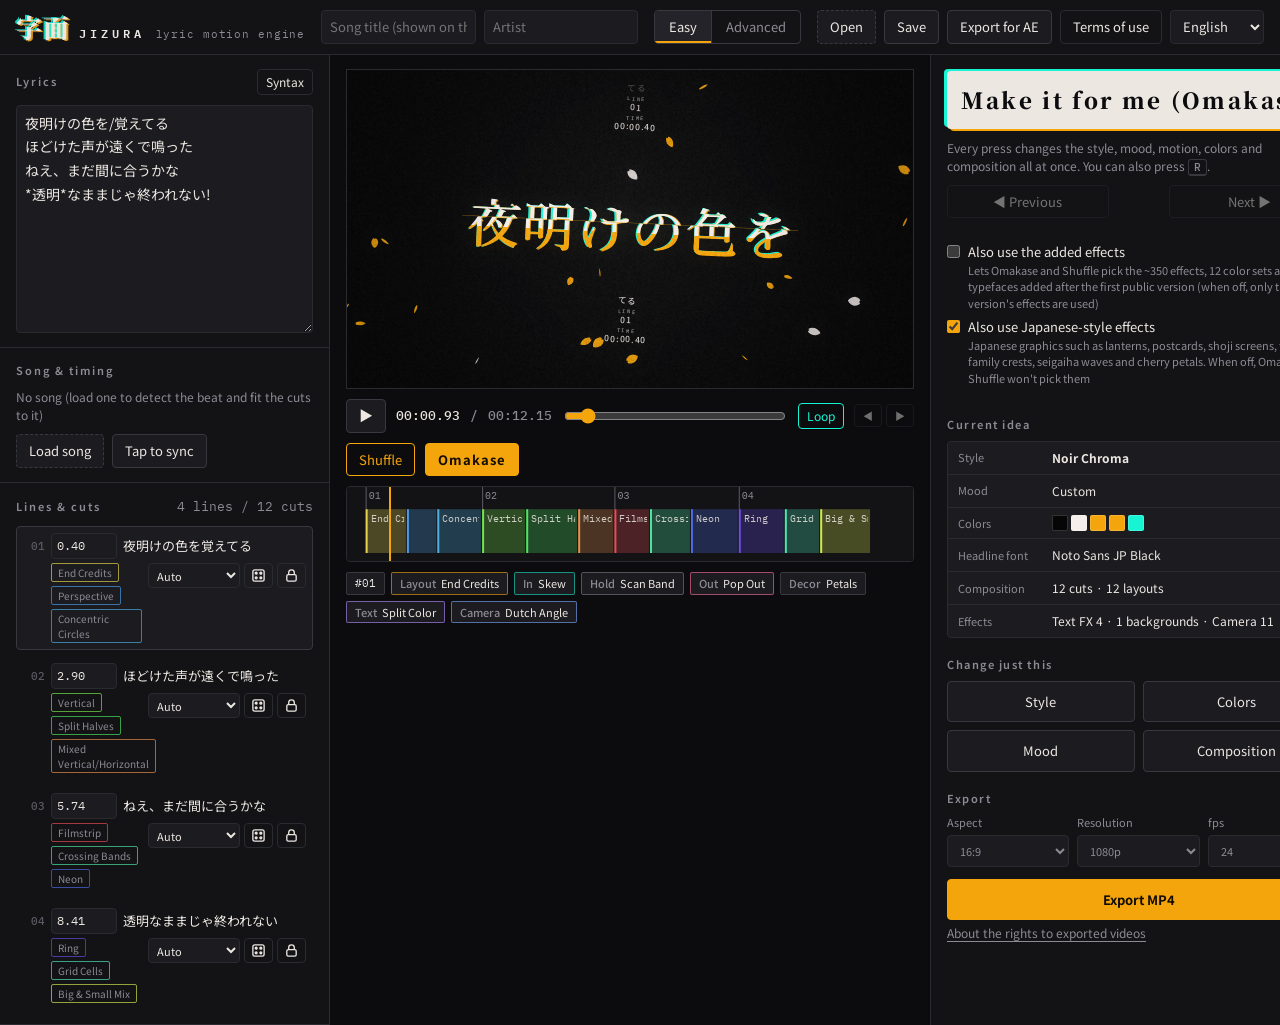
==== index.html @ 7a19bbbe "Add English and Vietnamese UI languages - src/11r_i18n.js: language detection/persistence, J.t() for" ====
<!doctype html>
<html lang="ja">
<head>
<meta charset="utf-8">
<meta name="viewport" content="width=device-width, initial-scale=1, viewport-fit=cover">
<title>JIZURA 字面</title>
<meta name="description" content="歌詞を入れると文字PV（リリックモーション）を自動で組み立てて MP4 に書き出すブラウザアプリ">
<link rel="canonical" href="https://852wa.github.io/JIZURA/">
<meta property="og:type" content="website">
<meta property="og:title" content="JIZURA 字面 — 文字PV自動構成ツール">
<meta property="og:description" content="歌詞を入れると文字PV（リリックモーション）を自動で組み立てて MP4 に書き出すブラウザアプリ">
<meta property="og:url" content="https://852wa.github.io/JIZURA/">
<meta name="twitter:card" content="summary">
<link rel="preconnect" href="https://fonts.googleapis.com">
<link rel="preconnect" href="https://fonts.gstatic.com" crossorigin>
<style>
:root {
  color-scheme: dark;
  --ink: #0c0c0e;
  --panel: #131316;
  --raised: #1b1b20;
  --raised2: #232329;
  --line: #2a2a31;
  --line2: #383840;
  --text: #ece7e1;
  --muted: #8e8a94;
  --faint: #5d5a63;
  --amber: #f5a50c;
  --cyan: #16f4d4;
  --rose: #ff6f9c;
  --danger: #ff5a6a;
  --ui: "IBM Plex Sans JP", "Noto Sans JP", "Hiragino Sans", "Yu Gothic UI", "Meiryo", system-ui, sans-serif;
  --mono: "IBM Plex Mono", "SFMono-Regular", Consolas, monospace;
  --brand: "Zen Old Mincho", "Noto Serif JP", "Yu Mincho", serif;
  --r: 4px;
}
html, body { height: 100%; }
[hidden] { display: none !important; }
body { margin: 0; background: var(--ink); color: var(--text); font: 13px/1.5 var(--ui); -webkit-font-smoothing: antialiased; }
* { box-sizing: border-box; }
button, input, select, textarea { font: inherit; color: inherit; }
:focus-visible { outline: 2px solid var(--cyan); outline-offset: 2px; }
@media (prefers-reduced-motion: reduce) { * { transition: none !important; } }

#app { display: flex; flex-direction: column; min-height: 100%; }

/* ---------- top bar ---------- */
.bar { display: flex; align-items: center; gap: 16px; padding-block: 10px; padding-inline: 16px; border-bottom: 1px solid var(--line); background: var(--panel); flex-wrap: wrap; }
.brand { display: flex; align-items: baseline; gap: 10px; min-width: 0; }
.brand .mark { font: 900 26px/1 var(--brand); letter-spacing: 0.02em; color: var(--text); text-shadow: -2px -1px 0 rgba(22,244,212,0.85), 2px 1px 0 rgba(245,165,12,0.9); }
.brand .word { font: 600 12px/1 var(--mono); letter-spacing: 0.34em; color: var(--text); }
.brand .tag { font: 400 11px/1 var(--mono); color: var(--muted); letter-spacing: 0.08em; }
.proj { display: flex; gap: 8px; flex: 1 1 280px; min-width: 0; }
.proj input { flex: 1 1 0; min-width: 0; }
.acts { display: flex; gap: 8px; flex-wrap: wrap; }
select.lang { width: auto; padding-block: 5px; }

/* ---------- controls ---------- */
input[type=text], input[type=number], input:not([type]), select, textarea {
  background: var(--raised); border: 1px solid var(--line); border-radius: var(--r); padding: 6px 8px; min-width: 0;
}
input[type=number] { font-family: var(--mono); }
textarea { width: 100%; resize: vertical; line-height: 1.7; }
select { padding-right: 4px; }
button { background: var(--raised); border: 1px solid var(--line2); border-radius: var(--r); padding: 6px 12px; cursor: pointer; white-space: nowrap; }
button:hover { background: var(--raised2); border-color: #4a4a54; }
button:disabled { opacity: 0.45; cursor: not-allowed; }
button.small { padding: 3px 8px; font-size: 12px; }
button.ghost { background: transparent; border-color: var(--line); }
button.primary { background: var(--amber); color: #120c00; border-color: var(--amber); font-weight: 700; }
button.primary:hover { background: #ffb52a; }
button.accent { border-color: var(--amber); color: var(--amber); background: transparent; }
button.accent:hover { background: rgba(245,165,12,0.1); }
button[aria-pressed=true] { border-color: var(--cyan); color: var(--cyan); }
button.icon { padding: 4px 6px; line-height: 0; }
button.icon svg { width: 15px; height: 15px; }
label.file { position: relative; display: inline-flex; align-items: center; gap: 6px; background: var(--raised); border: 1px dashed var(--line2); border-radius: var(--r); padding: 6px 12px; cursor: pointer; }
label.file:hover { border-color: var(--amber); }
label.file input { position: absolute; inset: 0; opacity: 0; cursor: pointer; width: 100%; }
.muted { color: var(--muted); }
.mono { font-family: var(--mono); }
h2, h3 { margin: 0; font-weight: 600; }
h2 { font-size: 11px; letter-spacing: 0.18em; color: var(--muted); }
h3 { font-size: 11px; letter-spacing: 0.14em; color: var(--muted); margin-top: 18px; margin-bottom: 8px; }

/* ---------- workspace ---------- */
.work { flex: 1; display: grid; grid-template-columns: minmax(270px, 330px) minmax(0, 1fr) minmax(290px, 350px); min-height: 0; }
.col { min-width: 0; min-height: 0; }
.col-left, .col-right { background: var(--panel); overflow: auto; }
.col-left { border-right: 1px solid var(--line); }
.col-right { border-left: 1px solid var(--line); }
.sec { padding: 14px 16px; border-bottom: 1px solid var(--line); display: flex; flex-direction: column; gap: 10px; }
.sec-h { display: flex; align-items: center; justify-content: space-between; gap: 8px; }
#lyrics { min-height: 150px; font-size: 14px; }
.syntax { font-size: 12px; color: var(--muted); background: var(--raised); border: 1px solid var(--line); border-radius: var(--r); padding: 10px 12px; }
.syntax code { font-family: var(--mono); color: var(--amber); }
.syntax ul { margin: 0; padding-left: 16px; display: grid; gap: 3px; }
.row { display: flex; align-items: center; gap: 8px; flex-wrap: wrap; }
.audio-name { font-size: 12px; overflow-wrap: anywhere; }
.fields { display: grid; grid-template-columns: repeat(3, minmax(0, 1fr)); gap: 8px; }
.field { display: flex; flex-direction: column; gap: 4px; font-size: 11px; color: var(--muted); }
.field input, .field select { width: 100%; }
.tapbox { border: 1px solid var(--amber); border-radius: var(--r); padding: 10px; display: grid; gap: 8px; background: rgba(245,165,12,0.06); }
.tapbox .next { font-size: 15px; }
button.tap { font: 700 18px/1 var(--mono); letter-spacing: 0.2em; padding: 16px; background: var(--amber); color: #120c00; border-color: var(--amber); }

/* line list */
#lineList { list-style: none; margin: 0; padding: 0; display: grid; gap: 6px; }
.ln { display: grid; grid-template-columns: 22px 66px minmax(0, 1fr); gap: 4px 6px; align-items: center; padding: 6px; border: 1px solid transparent; border-radius: var(--r); }
.ln:hover { background: var(--raised); }
.ln.cur { border-color: var(--line2); background: var(--raised); }
.ln .no { font: 500 11px var(--mono); color: var(--faint); text-align: right; }
.ln .time { width: 100%; padding: 3px 5px; font-size: 12px; }
.ln .txt { overflow: hidden; text-overflow: ellipsis; white-space: nowrap; cursor: pointer; }
.ln .meta { grid-column: 2 / 4; display: flex; justify-content: space-between; align-items: flex-start; gap: 6px; }
.ln .tools { display: flex; gap: 4px; flex: none; }
.ln .tools select { padding: 2px 4px; font-size: 11px; max-width: 92px; }
.ln .cuts { display: flex; gap: 4px; flex-wrap: wrap; min-width: 0; }
.ln .cuts span { font-size: 10px; padding: 1px 6px; border-radius: 2px; border: 1px solid var(--line2); color: var(--muted); cursor: pointer; }
.ln .cuts span:hover { color: var(--text); border-color: var(--amber); }

/* ---------- stage ---------- */
.col-stage { display: flex; flex-direction: column; gap: 10px; padding: 14px 16px; min-width: 0; }
.viewport { position: relative; width: 100%; background: #000; border: 1px solid var(--line); display: grid; place-items: center; overflow: hidden; }
.viewport canvas { display: block; width: 100%; height: auto; max-height: 68vh; object-fit: contain; }
.overlay-msg { position: absolute; left: 12px; bottom: 12px; background: rgba(12,12,14,0.85); border: 1px solid var(--line2); padding: 6px 10px; border-radius: var(--r); font-size: 12px; }
.transport { display: flex; align-items: center; gap: 10px; flex-wrap: wrap; }
.transport .tc { font: 500 13px var(--mono); font-variant-numeric: tabular-nums; }
.transport input[type=range] { flex: 1 1 160px; accent-color: var(--amber); }
button.play { width: 40px; height: 34px; padding: 0; font-size: 14px; }
#timeline { width: 100%; height: 76px; display: block; background: var(--panel); border: 1px solid var(--line); border-radius: var(--r); cursor: pointer; touch-action: none; }
.cutinfo { display: flex; gap: 6px; flex-wrap: wrap; align-items: center; min-height: 26px; }
.chip { font-size: 11px; padding: 2px 8px; border-radius: 2px; border: 1px solid var(--line2); color: var(--text); background: var(--raised); }
.chip b { font-weight: 500; color: var(--muted); margin-right: 5px; }
.chip.l { border-color: rgba(245,165,12,0.6); }
.chip.e { border-color: rgba(22,244,212,0.55); }
.chip.x { border-color: rgba(255,111,156,0.6); }
.chip.h { border-color: #55525c; }
.hint { font-size: 12px; color: var(--muted); }

/* ---------- right panel ---------- */
.tabs { display: grid; grid-template-columns: repeat(4, 1fr); border-bottom: 1px solid var(--line); position: sticky; top: 0; background: var(--panel); z-index: 2; }
.tabs button { border: 0; border-radius: 0; background: transparent; padding: 11px 4px; color: var(--muted); border-bottom: 2px solid transparent; }
.tabs button[aria-selected=true] { color: var(--text); border-bottom-color: var(--amber); }
.tabpane { padding: 14px 16px 24px; }
.style-grid { display: grid; grid-template-columns: repeat(3, minmax(0, 1fr)); gap: 8px; }
.stile { display: flex; flex-direction: column; gap: 5px; padding: 0; border: 1px solid var(--line); background: transparent; border-radius: var(--r); overflow: hidden; text-align: left; }
.stile canvas { width: 100%; aspect-ratio: 16 / 9; display: block; }
.stile span { font-size: 11px; padding: 0 7px 6px; white-space: nowrap; overflow: hidden; text-overflow: ellipsis; }
.stile[aria-pressed=true] { border-color: var(--amber); box-shadow: 0 0 0 1px var(--amber); color: var(--text); }
.slider { display: grid; grid-template-columns: 96px minmax(0, 1fr) 36px; gap: 8px; align-items: center; margin-bottom: 8px; }
.slider input { width: 100%; accent-color: var(--amber); }
.slider output { font: 500 11px var(--mono); color: var(--muted); text-align: right; }
.checks { display: grid; grid-template-columns: repeat(2, minmax(0, 1fr)); gap: 3px 10px; }
.checks label { display: flex; align-items: center; gap: 6px; font-size: 12px; padding: 2px 0; }
.checks input { accent-color: var(--amber); }
.group-h { display: flex; justify-content: space-between; align-items: center; margin-top: 16px; margin-bottom: 6px; }
.tgroup { border: 1px solid var(--line); border-radius: var(--r); margin-bottom: 8px; background: var(--raised); }
.tgroup summary { display: flex; justify-content: space-between; align-items: center; padding: 8px 10px; cursor: pointer; list-style: none; font-size: 12px; }
.tgroup summary::-webkit-details-marker { display: none; }
.tgroup summary::before { content: '▸'; color: var(--muted); margin-right: 8px; transition: transform .15s; }
.tgroup[open] summary::before { transform: rotate(90deg); }
.tgroup .tg-name { flex: 1; font-weight: 600; }
.tgroup .tg-cnt { color: var(--muted); font-size: 11px; }
.tgroup .tg-tools { display: flex; gap: 6px; padding: 0 10px 8px; }
.tgroup .checks { padding: 0 10px 10px; }
.chip.t { border-color: rgba(180,140,255,0.6); }
.chip.b { border-color: rgba(120,200,120,0.55); }
.chip.c { border-color: rgba(120,170,255,0.6); }
.group-h:first-child { margin-top: 0; }
.color-row { display: grid; grid-template-columns: repeat(3, minmax(0, 1fr)); gap: 8px; }
.color-row label { display: flex; flex-direction: column; gap: 3px; font-size: 11px; color: var(--muted); }
.color-row input[type=color] { width: 100%; height: 28px; padding: 0; border: 1px solid var(--line); background: transparent; border-radius: var(--r); }
.font-row { display: grid; grid-template-columns: 70px minmax(0, 1fr); gap: 8px; align-items: center; margin-bottom: 6px; font-size: 12px; }
.progress { height: 6px; background: var(--raised2); border-radius: 3px; overflow: hidden; }
.progress i { display: block; height: 100%; width: 0; background: linear-gradient(90deg, var(--cyan), var(--amber)); }
.outbtns { display: grid; gap: 8px; margin-top: 12px; }
.outbtns button { padding: 10px 12px; }
.note { font-size: 12px; color: var(--muted); border-left: 2px solid var(--line2); padding-left: 10px; margin-top: 12px; }
.kbd { font: 500 11px var(--mono); border: 1px solid var(--line2); border-bottom-width: 2px; padding: 0 5px; border-radius: 3px; }

label.check { display: flex; align-items: flex-start; gap: 8px; margin-bottom: 8px; cursor: pointer; }
label.check input { margin: 3px 0 0; flex: none; accent-color: var(--amber); }
label.check small { display: block; font-size: 11px; color: var(--muted); }

/* ---------- modes / おまかせ ---------- */
.modes { display: inline-flex; border: 1px solid var(--line2); border-radius: var(--r); overflow: hidden; }
.modes button { border: 0; border-radius: 0; background: transparent; padding: 6px 14px; color: var(--muted); }
.modes button + button { border-left: 1px solid var(--line2); }
.modes button[aria-pressed=true] { background: var(--raised2); color: var(--text); box-shadow: inset 0 -2px 0 var(--amber); }
#app.is-easy .tabs, #app.is-easy .tabpane, #app.is-easy .pro-only { display: none !important; }
.hist-btns { display: inline-flex; gap: 4px; }
button.icon-txt { font-size: 10px; min-width: 28px; }
.transport #btnOmakase { letter-spacing: 0.08em; }

.easy { padding: 16px 16px 28px; display: grid; gap: 18px; }
.easy h3 { margin: 0 0 8px; }
.easy-hero { display: grid; gap: 10px; }
button.omakase {
  position: relative; padding: 18px 14px; font: 900 22px/1 var(--brand); letter-spacing: 0.12em;
  background: var(--text); color: var(--ink); border: 0; border-radius: var(--r);
  box-shadow: -3px -2px 0 var(--cyan), 3px 2px 0 var(--amber);
  transition: transform .12s ease, box-shadow .12s ease;
}
button.omakase:hover { background: #fff; box-shadow: -5px -3px 0 var(--cyan), 5px 3px 0 var(--amber); }
button.omakase:active { transform: translateY(1px) scale(0.99); box-shadow: -1px -1px 0 var(--cyan), 1px 1px 0 var(--amber); }
button.omakase:disabled { box-shadow: none; }
.easy-hero .hint { margin: 0; }
.hist-row { display: grid; grid-template-columns: 1fr auto 1fr; gap: 8px; align-items: center; }
.hist-row #histPos { font-size: 11px; text-align: center; min-width: 44px; }
.now { display: grid; gap: 1px; background: var(--line); border: 1px solid var(--line); border-radius: var(--r); overflow: hidden; }
.now-row { display: grid; grid-template-columns: 84px minmax(0, 1fr); gap: 10px; align-items: center; padding: 7px 10px; background: var(--raised); font-size: 12px; }
.now-row .k { color: var(--muted); font-size: 11px; }
.now-row .v { display: flex; align-items: center; gap: 8px; min-width: 0; overflow: hidden; text-overflow: ellipsis; white-space: nowrap; }
.now-row b { font-weight: 700; }
.tagl { font: 500 10px var(--mono); color: var(--cyan); border: 1px solid rgba(22,244,212,0.5); padding: 0 5px; border-radius: 2px; }
.easy-grid { display: grid; grid-template-columns: repeat(2, minmax(0, 1fr)); gap: 8px; }
.easy-grid button { padding: 10px 8px; }
.easy .fields { display: grid; grid-template-columns: repeat(3, minmax(0, 1fr)); gap: 8px; }
.easy .exp-box { margin-top: 10px; }
.swatches { display: inline-flex; gap: 3px; vertical-align: middle; }
.swatches i { width: 16px; height: 16px; border-radius: 2px; border: 1px solid rgba(255,255,255,0.18); display: inline-block; }
#paletteSwatch i { width: 22px; height: 22px; }
.toast {
  position: absolute; top: 12px; left: 50%; transform: translate(-50%, -6px); opacity: 0;
  display: flex; align-items: center; gap: 10px; max-width: calc(100% - 24px);
  background: rgba(12,12,14,0.9); border: 1px solid var(--line2); border-left: 2px solid var(--amber);
  padding: 7px 12px; border-radius: var(--r); font-size: 12px; white-space: nowrap; overflow: hidden; text-overflow: ellipsis; pointer-events: none;
  transition: opacity .2s ease, transform .2s ease;
}
.toast.in { opacity: 1; transform: translate(-50%, 0); }
.toast.out { opacity: 0; transform: translate(-50%, -6px); }

/* ---------- 利用について ---------- */
button.linkish { background: none; border: 0; padding: 4px 0; color: var(--muted); font-size: 12px; text-decoration: underline; text-underline-offset: 3px; cursor: pointer; justify-self: start; }
button.linkish:hover { color: var(--text); background: none; }
dialog.terms { width: min(520px, calc(100vw - 32px)); max-height: calc(100vh - 48px); overflow: auto; padding: 22px 24px 18px; background: var(--panel); color: var(--text); border: 1px solid var(--line2); border-radius: 8px; box-shadow: 0 20px 60px rgba(0,0,0,0.55); }
dialog.terms::backdrop { background: rgba(6,6,8,0.66); }
dialog.terms h2 { font-size: 15px; letter-spacing: 0.08em; color: var(--text); margin: 0 0 14px; }
dialog.terms p { margin: 0 0 10px; line-height: 1.75; font-size: 13px; }
dialog.terms a { color: var(--cyan); word-break: break-all; }
.terms-main { border-left: 3px solid var(--amber); background: var(--raised); padding: 12px 14px 4px; border-radius: 0 var(--r) var(--r) 0; margin-bottom: 14px; }
.terms-main .terms-big { font-size: 15px; }
.terms-main strong { color: var(--amber); font-weight: 700; }
.terms-sub { color: var(--muted); font-size: 12px !important; }
.terms-note { font-size: 12px !important; }
.terms-oss { font-size: 12px; color: var(--muted); margin: 4px 0 14px; }
.terms-oss summary { cursor: pointer; }
.terms-oss p { font-size: 12px !important; margin-top: 6px; }
.terms-foot { display: flex; justify-content: space-between; align-items: center; gap: 12px; border-top: 1px solid var(--line); padding-top: 12px; }

/* ---------- responsive ---------- */
@media (max-width: 1180px) {
  .work { grid-template-columns: minmax(0, 1fr) minmax(0, 1fr); }
  .col-stage { grid-column: 1 / -1; order: -1; }
  .col-left { border-right: 1px solid var(--line); }
  .col-right { border-left: 0; }
}
@media (max-width: 760px) {
  .work { grid-template-columns: minmax(0, 1fr); }
  .col-left, .col-right { border: 0; border-top: 1px solid var(--line); }
  .bar { gap: 10px; }
  .brand .tag { display: none; }
  .fields { grid-template-columns: repeat(2, minmax(0, 1fr)); }
  .easy .fields { grid-template-columns: repeat(3, minmax(0, 1fr)); }
  #app.is-easy .col-right { order: 0; border-top: 1px solid var(--line); }
  #app.is-easy .col-left { order: 1; }
  .transport .hist-btns { display: none; }
}

/* 追加分 / 和風 switches + badges */
.pick-sets { margin: 12px 0 6px; text-align: left; }
.pick-sets label.check { margin-bottom: 6px; }
.easy-hero .pick-sets { margin-top: 14px; }
.set-badge { display: inline-block; margin-left: 4px; padding: 0 4px; border: 1px solid var(--amber); border-radius: 3px; color: var(--amber); font-size: 10px; line-height: 15px; vertical-align: 1px; }
.set-badge.ex { border-color: var(--cyan, #4cc9d9); color: var(--cyan, #4cc9d9); }
.checks label.set-off { opacity: 0.45; }
.checks label.set-off .set-badge { border-color: var(--muted); color: var(--muted); }
.stile { position: relative; }
.stile .badges { position: absolute; top: 4px; left: 4px; padding: 0; display: flex; gap: 3px; }
.stile .set-badge { margin: 0; padding: 0 4px; font-size: 10px; line-height: 15px; background: rgba(0,0,0,0.55); }
.stile.set-off { opacity: 0.55; }

</style>
</head>
<body>
<div id="app">
  <header class="bar">
    <div class="brand"><span class="mark" aria-hidden="true">字面</span><span class="word">JIZURA</span><span class="tag">lyric motion engine</span></div>
    <div class="proj">
      <input id="songTitle" type="text" placeholder="曲名（タイトルカード・HUDに表示）" aria-label="曲名" data-i18n-ph="songTitle.ph" data-i18n-aria="songTitle.aria">
      <input id="songArtist" type="text" placeholder="アーティスト" aria-label="アーティスト" data-i18n-ph="songArtist" data-i18n-aria="songArtist">
    </div>
    <div class="modes" role="group" aria-label="表示モード" data-i18n-aria="modes.aria">
      <button id="modeEasy" aria-pressed="false" title="おまかせボタン中心のシンプルな画面" data-i18n="modeEasy" data-i18n-title="modeEasy.title">かんたん</button>
      <button id="modePro" aria-pressed="true" title="すべての設定を表示" data-i18n="modePro" data-i18n-title="modePro.title">詳細</button>
    </div>
    <div class="acts">
      <label class="file" title="保存したプロジェクト(.json)を開く" data-i18n-title="open.title"><span data-i18n="open">開く</span><input id="fileProject" type="file" accept=".json,application/json"></label>
      <button id="btnSave" title="プロジェクトを .json で保存" data-i18n="save" data-i18n-title="save.title">保存</button>
      <button id="btnAE" title="After Effects パネル用の構成データを書き出す" data-i18n="ae" data-i18n-title="ae.title">AE用に書き出し</button>
      <button id="btnTerms" class="ghost terms-open" title="出力物の権利とライセンス" data-i18n="terms" data-i18n-title="terms.title">利用について</button>
      <select id="langSel" class="lang" aria-label="言語 / Language / Ngôn ngữ" title="言語 / Language / Ngôn ngữ">
        <option value="ja">日本語</option>
        <option value="en">English</option>
        <option value="vi">Tiếng Việt</option>
      </select>
    </div>
  </header>

  <main class="work">
    <!-- ================= left: lyrics & timing ================= -->
    <section class="col col-left" aria-label="歌詞とタイミング" data-i18n-aria="colLeft.aria">
      <div class="sec">
        <div class="sec-h"><h2 data-i18n="lyrics">歌詞</h2><button id="btnSyntax" class="ghost small" aria-expanded="false" data-i18n="syntax">記法</button></div>
        <textarea id="lyrics" rows="9" spellcheck="false" aria-label="歌詞（1行 = 1フレーズ）" data-i18n-aria="lyrics.aria"></textarea>
        <div id="syntax" class="syntax" hidden>
          <ul>
            <li data-i18n="syn.1">1行が1フレーズ。空行は少し間を空けます</li>
            <li data-i18n="syn.2"><code>夜明けの色を/覚えてる</code> … <code>/</code> でカットの切れ目を指定</li>
            <li data-i18n="syn.3"><code>*透明*</code> … 強調（大きく・インパクト寄りの演出）</li>
            <li data-i18n="syn.4">行末の <code>!</code> … フラッシュと揺れを入れる</li>
            <li data-i18n="syn.5"><code>歌詞|ruby or note</code> … 注釈レイアウトの小さな文字</li>
            <li data-i18n="syn.6"><code>[01:23.45]歌詞</code> … LRC のタイムスタンプをそのまま使用</li>
            <li data-i18n="syn.7"><code>#</code> で始まる行 … コメント（無視）</li>
          </ul>
        </div>
      </div>

      <div class="sec">
        <div class="sec-h"><h2 data-i18n="songTiming">曲とタイミング</h2></div>
        <div id="audioName" class="muted audio-name" data-i18n="noAudio">曲なし（読み込むと拍を検出してカットを合わせます）</div>
        <div class="row">
          <label class="file" title="mp3 / wav / m4a など" data-i18n-title="loadAudio.title"><span data-i18n="loadAudio">曲を読み込む</span><input id="audioFile" type="file" accept="audio/*,.mp3,.wav,.m4a,.aac,.ogg,.flac"></label>
          <button id="btnTap" title="曲を再生しながら各行の頭でタップ" data-i18n="tapSync" data-i18n-title="tapSync.title">タップで同期</button>
        </div>
        <div class="fields pro-only">
          <label class="field">BPM<input id="bpm" type="number" min="0" max="300" step="0.1" placeholder="自動"></label>
          <label class="field"><span data-i18n="offset">開始(秒)</span><input id="offset" type="number" min="0" step="0.05"></label>
          <label class="field"><span data-i18n="lineScale">行の長さ</span><input id="lineScale" type="number" min="0.4" max="3" step="0.05"></label>
        </div>
        <div class="row pro-only">
          <label class="row" style="gap:6px"><input id="snap" type="checkbox"> <span data-i18n="snap">拍にスナップ</span></label>
          <button id="btnResetTimes" class="ghost small" data-i18n="resetTimes">手動タイミングを消す</button>
        </div>
        <div id="tapPanel" class="tapbox" hidden>
          <div class="hint" data-i18n="tap.hint">曲に合わせて、各行が始まる瞬間に <span class="kbd">Space</span> かボタンを押してください。</div>
          <div class="next"><span data-i18n="tap.next">次:</span> <b id="tapLine">—</b></div>
          <button id="tapBtn" class="tap">TAP</button>
          <button id="tapStop" class="ghost" data-i18n="tap.stop">終了する</button>
        </div>
      </div>

      <div class="sec">
        <div class="sec-h"><h2 data-i18n="linesCuts">行とカット</h2><span id="linesInfo" class="muted mono"></span></div>
        <ol id="lineList"></ol>
      </div>
    </section>

    <!-- ================= center: stage ================= -->
    <section class="col col-stage" aria-label="プレビュー" data-i18n-aria="preview">
      <div class="viewport" id="viewport"><canvas id="view" width="1280" height="720"></canvas><div id="viewMsg" class="overlay-msg" hidden></div><div id="toast" class="toast" role="status" aria-live="polite" hidden></div></div>
      <div class="transport">
        <button id="btnPlay" class="play" aria-label="再生">▶</button>
        <span id="timeNow" class="tc">00:00.00</span><span class="tc muted">/</span><span id="timeDur" class="tc muted">00:00.00</span>
        <input id="scrub" type="range" min="0" max="10000" value="0" aria-label="再生位置" data-i18n-aria="scrub.aria">
        <button id="btnLoop" class="ghost small" aria-pressed="true" data-i18n="loop">ループ</button>
        <span class="hist-btns">
          <button id="btnPrev" class="ghost small icon-txt" title="前の案に戻る" aria-label="前の案" data-i18n-title="prev.title" data-i18n-aria="prev.aria">◀</button>
          <button id="btnNext" class="ghost small icon-txt" title="次の案へ進む" aria-label="次の案" data-i18n-title="next.title" data-i18n-aria="next.aria">▶</button>
        </span>
        <button id="btnShuffle" class="accent" title="設定はそのままで構成だけ再抽選（ロックした行は維持）" data-i18n="shuffle" data-i18n-title="shuffle.title">シャッフル</button>
        <button id="btnOmakase" class="primary" title="スタイル・雰囲気・演出・配色をまるごとランダムに（キー R）" data-i18n="omakase" data-i18n-title="omakase.title">おまかせ</button>
      </div>
      <canvas id="timeline" aria-label="タイムライン（クリックで移動）" data-i18n-aria="timeline.aria"></canvas>
      <div class="cutinfo" id="cutInfo"></div>
    </section>

    <!-- ================= right: look & output ================= -->
    <section class="col col-right" aria-label="スタイルと書き出し" data-i18n-aria="colRight.aria">
      <div id="easyPanel" class="easy" hidden>
        <div class="easy-hero">
          <button id="btnOmakaseBig" class="omakase" data-i18n="omakaseBig">おまかせで作る</button>
          <p class="hint" data-i18n="omakase.hint">押すたびに、スタイル・雰囲気・動き・配色・構成がまるごと変わります。キーボードの <span class="kbd">R</span> でも実行できます。</p>
          <div class="hist-row">
            <button id="btnPrev2" class="ghost" data-i18n="prev2">◀ 前の案</button>
            <span id="histPos" class="muted mono"></span>
            <button id="btnNext2" class="ghost" data-i18n="next2">次の案 ▶</button>
          </div>
          <div class="pick-sets">
            <label class="check"><input id="eExtra" class="extra-toggle" type="checkbox"><span data-i18n="eExtra">追加分の演出も使う<small>最初の公開版のあとに追加した約350の演出・配色セット12・書体6も、おまかせやシャッフルの候補にします（オフのときは最初の公開版の演出だけ）</small></span></label>
            <label class="check"><input id="eWa" class="wa-toggle" type="checkbox" checked><span data-i18n="eWa">和風の演出も使う<small>提灯・はがき・障子・扇・家紋・青海波・桜の花びらなどの和風グラフィック。オフにすると、おまかせやシャッフルで選ばれません</small></span></label>
          </div>
        </div>
        <div class="easy-sec">
          <h3 data-i18n="now">いまの案</h3>
          <div id="easyNow" class="now"></div>
        </div>
        <div class="easy-sec">
          <h3 data-i18n="partial">ここだけ変える</h3>
          <div class="easy-grid">
            <button id="eStyle" title="スタイルだけ別のものに" data-i18n="eStyle" data-i18n-title="eStyle.title">スタイル</button>
            <button id="ePalette" title="アクセント・ズレ色A/Bをランダムに" data-i18n="ePalette" data-i18n-title="ePalette.title">配色</button>
            <button id="eMood" title="動き・グリッチ・使う手法の雰囲気だけ" data-i18n="eMood" data-i18n-title="eMood.title">雰囲気</button>
            <button id="eCut" title="レイアウトと動きの組み合わせだけ" data-i18n="eCut" data-i18n-title="eCut.title">構成</button>
          </div>
        </div>
        <div class="easy-sec">
          <h3 data-i18n="export">書き出し</h3>
          <div class="fields">
            <label class="field"><span data-i18n="aspect">画面比</span><select id="eAspect"><option value="16:9">16:9</option><option value="9:16" data-i18n="ar.9:16">9:16 縦</option><option value="4:3">4:3</option><option value="3:4" data-i18n="ar.3:4">3:4 縦</option><option value="1:1">1:1</option><option value="4:5" data-i18n="ar.4:5">4:5 縦</option><option value="21:9">21:9</option></select></label>
            <label class="field"><span data-i18n="res">解像度</span><select id="eRes"><option value="720">720p</option><option value="1080">1080p</option><option value="1440">1440p</option><option value="2160">4K</option></select></label>
            <label class="field">fps<select id="eFps"><option>24</option><option>30</option><option>60</option></select></label>
          </div>
          <div class="outbtns"><button id="eMP4" class="primary" data-i18n="mp4">MP4 を書き出す</button></div>
          <button class="terms-open linkish" data-i18n="terms.link1">書き出した動画の権利について</button>
          <div class="exp-box" hidden>
            <div class="progress"><i class="exp-bar"></i></div>
            <div class="row" style="justify-content:space-between;margin-top:6px"><span class="exp-text muted mono">—</span><button class="exp-cancel ghost small" data-i18n="cancel">中止</button></div>
          </div>
        </div>
      </div>
      <nav class="tabs" role="tablist">
        <button role="tab" data-tab="style" aria-selected="true" data-i18n="tab.style">スタイル</button>
        <button role="tab" data-tab="fx" aria-selected="false" data-i18n="tab.fx">演出</button>
        <button role="tab" data-tab="tech" aria-selected="false" data-i18n="tab.tech">手法</button>
        <button role="tab" data-tab="out" aria-selected="false" data-i18n="tab.out">書き出し</button>
      </nav>

      <div class="tabpane" data-pane="style">
        <div id="styleGrid" class="style-grid"></div>
        <h3 data-i18n="fontRoles">フォントの役割</h3>
        <div id="fontRoles"></div>
        <div class="row" style="margin-top:8px">
          <input id="localFont" type="text" placeholder="PCのフォント名（例: 游明朝）" style="flex:1" data-i18n-ph="localFont.ph">
          <button id="btnAddFont" data-i18n="addFont">追加</button>
        </div>
        <div class="row" style="margin-top:8px"><label class="file"><span data-i18n="fontFile">フォントファイル（.ttf/.otf）</span><input id="fontFile" type="file" accept=".ttf,.otf,.woff,.woff2"></label></div>
        <h3 data-i18n="accentH">アクセント・ズレ色</h3>
        <label class="check"><input id="accentOn" type="checkbox"><span data-i18n="accentOn">自分の色で上書き<small>全シーンに適用。背景に合わせて明るさを自動調整します</small></span></label>
        <div class="color-row" id="colorRowAccent"></div>
        <div class="row" style="margin-top:10px">
          <button id="btnRandPalette" class="accent" data-i18n="randPalette">ランダムに配色</button>
          <div id="paletteSwatch" class="swatches" aria-hidden="true"></div>
        </div>
        <h3 data-i18n="bgFgH">背景・文字色</h3>
        <label class="check"><input id="colorOn" type="checkbox"><span data-i18n="colorOn">メインの背景と文字を自分の色にする</span></label>
        <div class="color-row" id="colorRow"></div>
      </div>

      <div class="tabpane" data-pane="fx" hidden>
        <div id="fxSliders"></div>
        <div class="row" style="margin-top:6px">
          <label class="row" style="gap:6px"><input id="fxFlash" type="checkbox"> <span data-i18n="flash">フラッシュ</span></label>
          <label class="row" style="gap:6px"><span data-i18n="koma">コマ打ち</span> <select id="fxKoma" title="動きを何枚/秒で描くか（出力fpsとは別）" data-i18n-title="koma.title"><option value="0" data-i18n="koma.0">フル（出力fpsのまま）</option><option value="12" data-i18n="koma.12">2コマ打ち（12枚/秒）</option><option value="8" data-i18n="koma.8">3コマ打ち（8枚/秒）</option></select></label>
        </div>
        <div class="fields" style="margin-top:12px">
          <label class="field">HUD<select id="fxHud"><option value="auto" data-i18n="hud.auto">スタイル次第</option><option value="on" data-i18n="hud.on">常に表示</option><option value="off" data-i18n="hud.off">表示しない</option></select></label>
          <label class="field"><span data-i18n="seed">シード</span><input id="seed" type="number" step="1"></label>
          <label class="field">&nbsp;<button id="btnSeed" class="ghost" data-i18n="newSeed">新しいシード</button></label>
        </div>
        <p class="note" data-i18n="seed.note">同じシードなら同じ構成になります。行ごとの「再抽選」「ロック」は左の行リストから。</p>
      </div>

      <div class="tabpane" data-pane="tech" hidden>
        <div class="pick-sets">
          <label class="check"><input id="tExtra" class="extra-toggle" type="checkbox"><span data-i18n="tExtra">追加分の演出も使う<small>「追加」印の手法・スタイル・書体。オフのときは、おまかせやシャッフルで最初の公開版の演出だけを使います</small></span></label>
          <label class="check"><input id="tWa" class="wa-toggle" type="checkbox" checked><span data-i18n="tWa">和風の演出も使う<small>「和」印の手法とスタイル。オフにすると、おまかせやシャッフルでは選ばれません（追加分の判定のあとに適用。行ごとに手動で指定した場合は使えます）</small></span></label>
        </div>
        <div class="row" style="margin-bottom:10px"><input id="techFilter" type="text" placeholder="手法を名前で絞り込み" style="flex:1" aria-label="手法を名前で絞り込み" data-i18n-ph="techFilter" data-i18n-aria="techFilter"><span id="techTotal" class="muted mono"></span></div>
        <div id="techLists"></div>
      </div>

      <div class="tabpane" data-pane="out" hidden>
        <div class="fields">
          <label class="field"><span data-i18n="aspect">画面比</span><select id="outAspect"><option value="16:9">16:9</option><option value="9:16" data-i18n="ar.9:16">9:16 縦</option><option value="4:3">4:3</option><option value="3:4" data-i18n="ar.3:4">3:4 縦</option><option value="1:1">1:1</option><option value="4:5" data-i18n="ar.4:5">4:5 縦</option><option value="21:9">21:9</option></select></label>
          <label class="field"><span data-i18n="res">解像度</span><select id="outRes"><option value="720">720p</option><option value="1080">1080p</option><option value="1440">1440p</option><option value="2160">4K</option></select></label>
          <label class="field">fps<select id="outFps"><option>24</option><option>30</option><option>60</option></select></label>
          <label class="field"><span data-i18n="quality">画質</span><select id="outQuality"><option value="standard" data-i18n="q.standard">標準</option><option value="high" data-i18n="q.high">高</option><option value="max" data-i18n="q.max">最高</option></select></label>
        </div>
        <label class="row" style="gap:6px;margin-top:10px"><input id="outAudio" type="checkbox" checked> <span data-i18n="outAudio">曲を動画に含める</span></label>
        <div class="outbtns">
          <button id="btnMP4" class="primary" data-i18n="mp4">MP4 を書き出す</button>
          <button id="btnPNG" data-i18n="png">連番PNG（ZIP）</button>
          <button id="btnPNGA" data-i18n="pnga">透過PNG（ZIP・背景なし）</button>
        </div>
        <div class="exp-box" hidden style="margin-top:12px">
          <div class="progress"><i class="exp-bar"></i></div>
          <div class="row" style="justify-content:space-between;margin-top:6px"><span class="exp-text muted mono">—</span><button class="exp-cancel ghost small" data-i18n="cancel">中止</button></div>
        </div>
        <button class="terms-open linkish" style="margin-top:10px" data-i18n="terms.link2">書き出した動画・画像の権利とライセンスについて</button>
        <p class="note" id="codecNote">書き出しはこのブラウザの中で行われます（Chrome / Edge 推奨）。</p>
      </div>
    </section>
  </main>
</div>

<dialog id="termsDlg" class="terms" aria-labelledby="termsTitle">
  <form method="dialog">
    <h2 id="termsTitle" data-i18n="terms">利用について</h2>
    <div class="terms-main">
      <p class="terms-big" data-i18n="terms.big">このツールで作った<strong>動画や画像（出力物）の権利は、作った人</strong>に帰属します。</p>
      <p class="terms-sub" data-i18n="terms.sub">※ 使った歌詞や曲の権利は、それぞれの権利者に帰属します。</p>
    </div>
    <p data-i18n="terms.mit">ツール本体は <strong>MIT ライセンス</strong>で公開しています。詳細なライセンスはこちら：</p>
    <p><a href="https://github.com/852wa/JIZURA" target="_blank" rel="noopener">https://github.com/852wa/JIZURA</a></p>
    <p class="muted terms-note" data-i18n="terms.local">入力した歌詞や曲は、このブラウザの中だけで処理され、サーバーには送信されません。</p>
    <details class="terms-oss"><summary data-i18n="terms.oss">使用しているオープンソース</summary>
      <p data-i18n="terms.ossList">MP4 書き出し：mp4-muxer（MIT License）<br>フォント：Google Fonts 配布の各書体（SIL Open Font License 1.1）</p>
    </details>
    <div class="terms-foot"><span class="muted mono">© 2026 hakoniwa · MIT</span><button value="close" class="primary" autofocus data-i18n="close">閉じる</button></div>
  </form>
</dialog>

<script>
/*! mp4-muxer v5.2.2 | MIT License | (c) 2023 Vanilagy | see THIRD_PARTY_NOTICES.md */
"use strict";var Mp4Muxer=(()=>{var we=Object.defineProperty,at=Object.getOwnPropertyDescriptor,nt=Object.getOwnPropertyNames,ot=Object.prototype.hasOwnProperty,ht=(e,t)=>{for(var s in t)we(e,s,{get:t[s],enumerable:!0})},lt=(e,t,s,r)=>{if(t&&typeof t=="object"||typeof t=="function")for(let a of nt(t))!ot.call(e,a)&&a!==s&&we(e,a,{get:()=>t[a],enumerable:!(r=at(t,a))||r.enumerable});return e},ft=e=>lt(we({},"__esModule",{value:!0}),e),ve=(e,t,s)=>{if(!t.has(e))throw TypeError("Cannot "+s)},i=(e,t,s)=>(ve(e,t,"read from private field"),s?s.call(e):t.get(e)),d=(e,t,s)=>{if(t.has(e))throw TypeError("Cannot add the same private member more than once");t instanceof WeakSet?t.add(e):t.set(e,s)},C=(e,t,s,r)=>(ve(e,t,"write to private field"),r?r.call(e,s):t.set(e,s),s),ut=(e,t,s,r)=>({set _(a){C(e,t,a,s)},get _(){return i(e,t,r)}}),m=(e,t,s)=>(ve(e,t,"access private method"),s),Re={};ht(Re,{ArrayBufferTarget:()=>qe,FileSystemWritableFileStreamTarget:()=>Xe,Muxer:()=>vi,StreamTarget:()=>Te});var p=new Uint8Array(8),z=new DataView(p.buffer),y=e=>[(e%256+256)%256],c=e=>(z.setUint16(0,e,!1),[p[0],p[1]]),dt=e=>(z.setInt16(0,e,!1),[p[0],p[1]]),Pe=e=>(z.setUint32(0,e,!1),[p[1],p[2],p[3]]),n=e=>(z.setUint32(0,e,!1),[p[0],p[1],p[2],p[3]]),mt=e=>(z.setInt32(0,e,!1),[p[0],p[1],p[2],p[3]]),x=e=>(z.setUint32(0,Math.floor(e/2**32),!1),z.setUint32(4,e,!1),[p[0],p[1],p[2],p[3],p[4],p[5],p[6],p[7]]),ge=e=>(z.setInt16(0,2**8*e,!1),[p[0],p[1]]),A=e=>(z.setInt32(0,2**16*e,!1),[p[0],p[1],p[2],p[3]]),ye=e=>(z.setInt32(0,2**30*e,!1),[p[0],p[1],p[2],p[3]]),E=(e,t=!1)=>{let s=Array(e.length).fill(null).map((r,a)=>e.charCodeAt(a));return t&&s.push(0),s},se=e=>e&&e[e.length-1],Ce=e=>{let t;for(let s of e)(!t||s.presentationTimestamp>t.presentationTimestamp)&&(t=s);return t},O=(e,t,s=!0)=>{let r=e*t;return s?Math.round(r):r},Le=e=>{let t=e*(Math.PI/180),s=Math.cos(t),r=Math.sin(t);return[s,r,0,-r,s,0,0,0,1]},Ve=Le(0),je=e=>[A(e[0]),A(e[1]),ye(e[2]),A(e[3]),A(e[4]),ye(e[5]),A(e[6]),A(e[7]),ye(e[8])],X=e=>!e||typeof e!="object"?e:Array.isArray(e)?e.map(X):Object.fromEntries(Object.entries(e).map(([t,s])=>[t,X(s)])),V=e=>e>=0&&e<2**32,v=(e,t,s)=>({type:e,contents:t&&new Uint8Array(t.flat(10)),children:s}),w=(e,t,s,r,a)=>v(e,[y(t),Pe(s),r??[]],a),pt=e=>{let t=512;return e.fragmented?v("ftyp",[E("iso5"),n(t),E("iso5"),E("iso6"),E("mp41")]):v("ftyp",[E("isom"),n(t),E("isom"),e.holdsAvc?E("avc1"):[],E("mp41")])},Se=e=>({type:"mdat",largeSize:e}),ct=e=>({type:"free",size:e}),re=(e,t,s=!1)=>v("moov",null,[wt(t,e),...e.map(r=>vt(r,t)),s?Gt(e):null]),wt=(e,t)=>{let s=O(Math.max(0,...t.filter(l=>l.samples.length>0).map(l=>{const u=Ce(l.samples);return u.presentationTimestamp+u.duration})),Ae),r=Math.max(...t.map(l=>l.id))+1,a=!V(e)||!V(s),o=a?x:n;return w("mvhd",+a,0,[o(e),o(e),n(Ae),o(s),A(1),ge(1),Array(10).fill(0),je(Ve),Array(24).fill(0),n(r)])},vt=(e,t)=>v("trak",null,[gt(e,t),yt(e,t)]),gt=(e,t)=>{let s=Ce(e.samples),r=O(s?s.presentationTimestamp+s.duration:0,Ae),a=!V(t)||!V(r),o=a?x:n,l;return e.info.type==="video"?l=typeof e.info.rotation=="number"?Le(e.info.rotation):e.info.rotation:l=Ve,w("tkhd",+a,3,[o(t),o(t),n(e.id),n(0),o(r),Array(8).fill(0),c(0),c(0),ge(e.info.type==="audio"?1:0),c(0),je(l),A(e.info.type==="video"?e.info.width:0),A(e.info.type==="video"?e.info.height:0)])},yt=(e,t)=>v("mdia",null,[Ct(e,t),St(e.info.type==="video"?"vide":"soun"),Tt(e)]),Ct=(e,t)=>{let s=Ce(e.samples),r=O(s?s.presentationTimestamp+s.duration:0,e.timescale),a=!V(t)||!V(r),o=a?x:n;return w("mdhd",+a,0,[o(t),o(t),n(e.timescale),o(r),c(21956),c(0)])},St=e=>w("hdlr",0,0,[E("mhlr"),E(e),n(0),n(0),n(0),E("mp4-muxer-hdlr",!0)]),Tt=e=>v("minf",null,[e.info.type==="video"?bt():_t(),kt(),At(e)]),bt=()=>w("vmhd",0,1,[c(0),c(0),c(0),c(0)]),_t=()=>w("smhd",0,0,[c(0),c(0)]),kt=()=>v("dinf",null,[Et()]),Et=()=>w("dref",0,0,[n(1)],[zt()]),zt=()=>w("url ",0,1),At=e=>{const t=e.compositionTimeOffsetTable.length>1||e.compositionTimeOffsetTable.some(s=>s.sampleCompositionTimeOffset!==0);return v("stbl",null,[Ot(e),Vt(e),jt(e),$t(e),Ht(e),qt(e),t?Xt(e):null])},Ot=e=>w("stsd",0,0,[n(1)],[e.info.type==="video"?Mt(ri[e.info.codec],e):Rt(ni[e.info.codec],e)]),Mt=(e,t)=>v(e,[Array(6).fill(0),c(1),c(0),c(0),Array(12).fill(0),c(t.info.width),c(t.info.height),n(4718592),n(4718592),n(0),c(1),Array(32).fill(0),c(24),dt(65535)],[ai[t.info.codec](t),t.info.decoderConfig.colorSpace?Ut(t):null]),Bt={bt709:1,bt470bg:5,smpte170m:6},It={bt709:1,smpte170m:6,"iec61966-2-1":13},Dt={rgb:0,bt709:1,bt470bg:5,smpte170m:6},Ut=e=>v("colr",[E("nclx"),c(Bt[e.info.decoderConfig.colorSpace.primaries]),c(It[e.info.decoderConfig.colorSpace.transfer]),c(Dt[e.info.decoderConfig.colorSpace.matrix]),y((e.info.decoderConfig.colorSpace.fullRange?1:0)<<7)]),xt=e=>e.info.decoderConfig&&v("avcC",[...new Uint8Array(e.info.decoderConfig.description)]),Wt=e=>e.info.decoderConfig&&v("hvcC",[...new Uint8Array(e.info.decoderConfig.description)]),Ft=e=>{if(!e.info.decoderConfig)return null;let t=e.info.decoderConfig;if(!t.colorSpace)throw new Error("'colorSpace' is required in the decoder config for VP9.");let s=t.codec.split("."),r=Number(s[1]),a=Number(s[2]),u=(Number(s[3])<<4)+(0<<1)+Number(t.colorSpace.fullRange);return w("vpcC",1,0,[y(r),y(a),y(u),y(2),y(2),y(2),c(0)])},Nt=()=>{let s=(1<<7)+1;return v("av1C",[s,0,0,0])},Rt=(e,t)=>v(e,[Array(6).fill(0),c(1),c(0),c(0),n(0),c(t.info.numberOfChannels),c(16),c(0),c(0),A(t.info.sampleRate)],[oi[t.info.codec](t)]),Pt=e=>{let t=new Uint8Array(e.info.decoderConfig.description);return w("esds",0,0,[n(58753152),y(32+t.byteLength),c(1),y(0),n(75530368),y(18+t.byteLength),y(64),y(21),Pe(0),n(130071),n(130071),n(92307584),y(t.byteLength),...t,n(109084800),y(1),y(2)])},Lt=e=>{let t=3840,s=0;const r=e.info.decoderConfig?.description;if(r){if(r.byteLength<18)throw new TypeError("Invalid decoder description provided for Opus; must be at least 18 bytes long.");const a=ArrayBuffer.isView(r)?new DataView(r.buffer,r.byteOffset,r.byteLength):new DataView(r);t=a.getUint16(10,!0),s=a.getInt16(14,!0)}return v("dOps",[y(0),y(e.info.numberOfChannels),c(t),n(e.info.sampleRate),ge(s),y(0)])},Vt=e=>w("stts",0,0,[n(e.timeToSampleTable.length),e.timeToSampleTable.map(t=>[n(t.sampleCount),n(t.sampleDelta)])]),jt=e=>{if(e.samples.every(s=>s.type==="key"))return null;let t=[...e.samples.entries()].filter(([,s])=>s.type==="key");return w("stss",0,0,[n(t.length),t.map(([s])=>n(s+1))])},$t=e=>w("stsc",0,0,[n(e.compactlyCodedChunkTable.length),e.compactlyCodedChunkTable.map(t=>[n(t.firstChunk),n(t.samplesPerChunk),n(1)])]),Ht=e=>w("stsz",0,0,[n(0),n(e.samples.length),e.samples.map(t=>n(t.size))]),qt=e=>e.finalizedChunks.length>0&&se(e.finalizedChunks).offset>=2**32?w("co64",0,0,[n(e.finalizedChunks.length),e.finalizedChunks.map(t=>x(t.offset))]):w("stco",0,0,[n(e.finalizedChunks.length),e.finalizedChunks.map(t=>n(t.offset))]),Xt=e=>w("ctts",0,0,[n(e.compositionTimeOffsetTable.length),e.compositionTimeOffsetTable.map(t=>[n(t.sampleCount),n(t.sampleCompositionTimeOffset)])]),Gt=e=>v("mvex",null,e.map(Zt)),Zt=e=>w("trex",0,0,[n(e.id),n(1),n(0),n(0),n(0)]),$e=(e,t)=>v("moof",null,[Kt(e),...t.map(Qt)]),Kt=e=>w("mfhd",0,0,[n(e)]),He=e=>{let t=0,s=0,r=0,a=0,o=e.type==="delta";return s|=+o,o?t|=1:t|=2,t<<24|s<<16|r<<8|a},Qt=e=>v("traf",null,[Jt(e),Yt(e),ei(e)]),Jt=e=>{let t=0;t|=8,t|=16,t|=32,t|=131072;let s=e.currentChunk.samples[1]??e.currentChunk.samples[0],r={duration:s.timescaleUnitsToNextSample,size:s.size,flags:He(s)};return w("tfhd",0,t,[n(e.id),n(r.duration),n(r.size),n(r.flags)])},Yt=e=>w("tfdt",1,0,[x(O(e.currentChunk.startTimestamp,e.timescale))]),ei=e=>{let t=e.currentChunk.samples.map(D=>D.timescaleUnitsToNextSample),s=e.currentChunk.samples.map(D=>D.size),r=e.currentChunk.samples.map(He),a=e.currentChunk.samples.map(D=>O(D.presentationTimestamp-D.decodeTimestamp,e.timescale)),o=new Set(t),l=new Set(s),u=new Set(r),g=new Set(a),b=u.size===2&&r[0]!==r[1],U=o.size>1,ie=l.size>1,st=!b&&u.size>1,rt=g.size>1||[...g].some(D=>D!==0),L=0;return L|=1,L|=4*+b,L|=256*+U,L|=512*+ie,L|=1024*+st,L|=2048*+rt,w("trun",1,L,[n(e.currentChunk.samples.length),n(e.currentChunk.offset-e.currentChunk.moofOffset||0),b?n(r[0]):[],e.currentChunk.samples.map((D,ce)=>[U?n(t[ce]):[],ie?n(s[ce]):[],st?n(r[ce]):[],rt?mt(a[ce]):[]])])},ti=e=>v("mfra",null,[...e.map(ii),si()]),ii=(e,t)=>w("tfra",1,0,[n(e.id),n(63),n(e.finalizedChunks.length),e.finalizedChunks.map(r=>[x(O(r.startTimestamp,e.timescale)),x(r.moofOffset),n(t+1),n(1),n(1)])]),si=()=>w("mfro",0,0,[n(0)]),ri={avc:"avc1",hevc:"hvc1",vp9:"vp09",av1:"av01"},ai={avc:xt,hevc:Wt,vp9:Ft,av1:Nt},ni={aac:"mp4a",opus:"Opus"},oi={aac:Pt,opus:Lt},hi=Symbol("isTarget"),ae=class{},qe=class extends ae{constructor(){super(...arguments),this.buffer=null}},Te=class extends ae{constructor(e){if(super(),this.options=e,typeof e!="object")throw new TypeError("StreamTarget requires an options object to be passed to its constructor.");if(e.onData){if(typeof e.onData!="function")throw new TypeError("options.onData, when provided, must be a function.");if(e.onData.length<2)throw new TypeError("options.onData, when provided, must be a function that takes in at least two arguments (data and position). Ignoring the position argument, which specifies the byte offset at which the data is to be written, can lead to broken outputs.")}if(e.chunked!==void 0&&typeof e.chunked!="boolean")throw new TypeError("options.chunked, when provided, must be a boolean.");if(e.chunkSize!==void 0&&(!Number.isInteger(e.chunkSize)||e.chunkSize<1024))throw new TypeError("options.chunkSize, when provided, must be an integer and not smaller than 1024.")}},Xe=class extends ae{constructor(e,t){if(super(),this.stream=e,this.options=t,!(e instanceof FileSystemWritableFileStream))throw new TypeError("FileSystemWritableFileStreamTarget requires a FileSystemWritableFileStream instance.");if(t!==void 0&&typeof t!="object")throw new TypeError("FileSystemWritableFileStreamTarget's options, when provided, must be an object.");if(t&&t.chunkSize!==void 0&&(!Number.isInteger(t.chunkSize)||t.chunkSize<=0))throw new TypeError("options.chunkSize, when provided, must be a positive integer")}},W,j,Ge=class{constructor(){this.pos=0,d(this,W,new Uint8Array(8)),d(this,j,new DataView(i(this,W).buffer)),this.offsets=new WeakMap}seek(e){this.pos=e}writeU32(e){i(this,j).setUint32(0,e,!1),this.write(i(this,W).subarray(0,4))}writeU64(e){i(this,j).setUint32(0,Math.floor(e/2**32),!1),i(this,j).setUint32(4,e,!1),this.write(i(this,W).subarray(0,8))}writeAscii(e){for(let t=0;t<e.length;t++)i(this,j).setUint8(t%8,e.charCodeAt(t)),t%8===7&&this.write(i(this,W));e.length%8!==0&&this.write(i(this,W).subarray(0,e.length%8))}writeBox(e){if(this.offsets.set(e,this.pos),e.contents&&!e.children)this.writeBoxHeader(e,e.size??e.contents.byteLength+8),this.write(e.contents);else{let t=this.pos;if(this.writeBoxHeader(e,0),e.contents&&this.write(e.contents),e.children)for(let a of e.children)a&&this.writeBox(a);let s=this.pos,r=e.size??s-t;this.seek(t),this.writeBoxHeader(e,r),this.seek(s)}}writeBoxHeader(e,t){this.writeU32(e.largeSize?1:t),this.writeAscii(e.type),e.largeSize&&this.writeU64(t)}measureBoxHeader(e){return 8+(e.largeSize?8:0)}patchBox(e){let t=this.pos;this.seek(this.offsets.get(e)),this.writeBox(e),this.seek(t)}measureBox(e){if(e.contents&&!e.children)return this.measureBoxHeader(e)+e.contents.byteLength;{let t=this.measureBoxHeader(e);if(e.contents&&(t+=e.contents.byteLength),e.children)for(let s of e.children)s&&(t+=this.measureBox(s));return t}}};W=new WeakMap,j=new WeakMap;var ne,F,G,Z,oe,be,li=class extends Ge{constructor(e){super(),d(this,oe),d(this,ne,void 0),d(this,F,new ArrayBuffer(2**16)),d(this,G,new Uint8Array(i(this,F))),d(this,Z,0),C(this,ne,e)}write(e){m(this,oe,be).call(this,this.pos+e.byteLength),i(this,G).set(e,this.pos),this.pos+=e.byteLength,C(this,Z,Math.max(i(this,Z),this.pos))}finalize(){m(this,oe,be).call(this,this.pos),i(this,ne).buffer=i(this,F).slice(0,Math.max(i(this,Z),this.pos))}};ne=new WeakMap,F=new WeakMap,G=new WeakMap,Z=new WeakMap,oe=new WeakSet,be=function(e){let t=i(this,F).byteLength;for(;t<e;)t*=2;if(t===i(this,F).byteLength)return;let s=new ArrayBuffer(t),r=new Uint8Array(s);r.set(i(this,G),0),C(this,F,s),C(this,G,r)};var fi=2**24,ui=2,K,N,Q,B,_,he,_e,ke,Ze,Ee,Ke,J,le,ze=class extends Ge{constructor(e){super(),d(this,he),d(this,ke),d(this,Ee),d(this,J),d(this,K,void 0),d(this,N,[]),d(this,Q,void 0),d(this,B,void 0),d(this,_,[]),C(this,K,e),C(this,Q,e.options?.chunked??!1),C(this,B,e.options?.chunkSize??fi)}write(e){i(this,N).push({data:e.slice(),start:this.pos}),this.pos+=e.byteLength}flush(){if(i(this,N).length===0)return;let e=[],t=[...i(this,N)].sort((s,r)=>s.start-r.start);e.push({start:t[0].start,size:t[0].data.byteLength});for(let s=1;s<t.length;s++){let r=e[e.length-1],a=t[s];a.start<=r.start+r.size?r.size=Math.max(r.size,a.start+a.data.byteLength-r.start):e.push({start:a.start,size:a.data.byteLength})}for(let s of e){s.data=new Uint8Array(s.size);for(let r of i(this,N))s.start<=r.start&&r.start<s.start+s.size&&s.data.set(r.data,r.start-s.start);i(this,Q)?(m(this,he,_e).call(this,s.data,s.start),m(this,J,le).call(this)):i(this,K).options.onData?.(s.data,s.start)}i(this,N).length=0}finalize(){i(this,Q)&&m(this,J,le).call(this,!0)}};K=new WeakMap,N=new WeakMap,Q=new WeakMap,B=new WeakMap,_=new WeakMap,he=new WeakSet,_e=function(e,t){let s=i(this,_).findIndex(u=>u.start<=t&&t<u.start+i(this,B));s===-1&&(s=m(this,Ee,Ke).call(this,t));let r=i(this,_)[s],a=t-r.start,o=e.subarray(0,Math.min(i(this,B)-a,e.byteLength));r.data.set(o,a);let l={start:a,end:a+o.byteLength};if(m(this,ke,Ze).call(this,r,l),r.written[0].start===0&&r.written[0].end===i(this,B)&&(r.shouldFlush=!0),i(this,_).length>ui){for(let u=0;u<i(this,_).length-1;u++)i(this,_)[u].shouldFlush=!0;m(this,J,le).call(this)}o.byteLength<e.byteLength&&m(this,he,_e).call(this,e.subarray(o.byteLength),t+o.byteLength)},ke=new WeakSet,Ze=function(e,t){let s=0,r=e.written.length-1,a=-1;for(;s<=r;){let o=Math.floor(s+(r-s+1)/2);e.written[o].start<=t.start?(s=o+1,a=o):r=o-1}for(e.written.splice(a+1,0,t),(a===-1||e.written[a].end<t.start)&&a++;a<e.written.length-1&&e.written[a].end>=e.written[a+1].start;)e.written[a].end=Math.max(e.written[a].end,e.written[a+1].end),e.written.splice(a+1,1)},Ee=new WeakSet,Ke=function(e){let s={start:Math.floor(e/i(this,B))*i(this,B),data:new Uint8Array(i(this,B)),written:[],shouldFlush:!1};return i(this,_).push(s),i(this,_).sort((r,a)=>r.start-a.start),i(this,_).indexOf(s)},J=new WeakSet,le=function(e=!1){for(let t=0;t<i(this,_).length;t++){let s=i(this,_)[t];if(!(!s.shouldFlush&&!e)){for(let r of s.written)i(this,K).options.onData?.(s.data.subarray(r.start,r.end),s.start+r.start);i(this,_).splice(t--,1)}}};var di=class extends ze{constructor(e){super(new Te({onData:(t,s)=>e.stream.write({type:"write",data:t,position:s}),chunked:!0,chunkSize:e.options?.chunkSize}))}},Ae=1e3,mi=["avc","hevc","vp9","av1"],pi=["aac","opus"],ci=2082844800,wi=["strict","offset","cross-track-offset"],h,f,fe,k,T,S,$,H,Oe,R,P,Y,Me,Qe,Be,Je,Ie,Ye,De,et,Ue,tt,ue,xe,M,I,We,it,ee,de,me,Fe,q,te,pe,Ne,vi=class{constructor(e){if(d(this,Me),d(this,Be),d(this,Ie),d(this,De),d(this,Ue),d(this,ue),d(this,M),d(this,We),d(this,ee),d(this,me),d(this,q),d(this,pe),d(this,h,void 0),d(this,f,void 0),d(this,fe,void 0),d(this,k,void 0),d(this,T,null),d(this,S,null),d(this,$,Math.floor(Date.now()/1e3)+ci),d(this,H,[]),d(this,Oe,1),d(this,R,[]),d(this,P,[]),d(this,Y,!1),m(this,Me,Qe).call(this,e),e.video=X(e.video),e.audio=X(e.audio),e.fastStart=X(e.fastStart),this.target=e.target,C(this,h,{firstTimestampBehavior:"strict",...e}),e.target instanceof qe)C(this,f,new li(e.target));else if(e.target instanceof Te)C(this,f,new ze(e.target));else if(e.target instanceof Xe)C(this,f,new di(e.target));else throw new Error(`Invalid target: ${e.target}`);m(this,De,et).call(this),m(this,Be,Je).call(this)}addVideoChunk(e,t,s,r){if(!(e instanceof EncodedVideoChunk))throw new TypeError("addVideoChunk's first argument (sample) must be of type EncodedVideoChunk.");if(t&&typeof t!="object")throw new TypeError("addVideoChunk's second argument (meta), when provided, must be an object.");if(s!==void 0&&(!Number.isFinite(s)||s<0))throw new TypeError("addVideoChunk's third argument (timestamp), when provided, must be a non-negative real number.");if(r!==void 0&&!Number.isFinite(r))throw new TypeError("addVideoChunk's fourth argument (compositionTimeOffset), when provided, must be a real number.");let a=new Uint8Array(e.byteLength);e.copyTo(a),this.addVideoChunkRaw(a,e.type,s??e.timestamp,e.duration,t,r)}addVideoChunkRaw(e,t,s,r,a,o){if(!(e instanceof Uint8Array))throw new TypeError("addVideoChunkRaw's first argument (data) must be an instance of Uint8Array.");if(t!=="key"&&t!=="delta")throw new TypeError("addVideoChunkRaw's second argument (type) must be either 'key' or 'delta'.");if(!Number.isFinite(s)||s<0)throw new TypeError("addVideoChunkRaw's third argument (timestamp) must be a non-negative real number.");if(!Number.isFinite(r)||r<0)throw new TypeError("addVideoChunkRaw's fourth argument (duration) must be a non-negative real number.");if(a&&typeof a!="object")throw new TypeError("addVideoChunkRaw's fifth argument (meta), when provided, must be an object.");if(o!==void 0&&!Number.isFinite(o))throw new TypeError("addVideoChunkRaw's sixth argument (compositionTimeOffset), when provided, must be a real number.");if(m(this,pe,Ne).call(this),!i(this,h).video)throw new Error("No video track declared.");if(typeof i(this,h).fastStart=="object"&&i(this,T).samples.length===i(this,h).fastStart.expectedVideoChunks)throw new Error(`Cannot add more video chunks than specified in 'fastStart' (${i(this,h).fastStart.expectedVideoChunks}).`);let l=m(this,ue,xe).call(this,i(this,T),e,t,s,r,a,o);if(i(this,h).fastStart==="fragmented"&&i(this,S)){for(;i(this,P).length>0&&i(this,P)[0].decodeTimestamp<=l.decodeTimestamp;){let u=i(this,P).shift();m(this,M,I).call(this,i(this,S),u)}l.decodeTimestamp<=i(this,S).lastDecodeTimestamp?m(this,M,I).call(this,i(this,T),l):i(this,R).push(l)}else m(this,M,I).call(this,i(this,T),l)}addAudioChunk(e,t,s){if(!(e instanceof EncodedAudioChunk))throw new TypeError("addAudioChunk's first argument (sample) must be of type EncodedAudioChunk.");if(t&&typeof t!="object")throw new TypeError("addAudioChunk's second argument (meta), when provided, must be an object.");if(s!==void 0&&(!Number.isFinite(s)||s<0))throw new TypeError("addAudioChunk's third argument (timestamp), when provided, must be a non-negative real number.");let r=new Uint8Array(e.byteLength);e.copyTo(r),this.addAudioChunkRaw(r,e.type,s??e.timestamp,e.duration,t)}addAudioChunkRaw(e,t,s,r,a){if(!(e instanceof Uint8Array))throw new TypeError("addAudioChunkRaw's first argument (data) must be an instance of Uint8Array.");if(t!=="key"&&t!=="delta")throw new TypeError("addAudioChunkRaw's second argument (type) must be either 'key' or 'delta'.");if(!Number.isFinite(s)||s<0)throw new TypeError("addAudioChunkRaw's third argument (timestamp) must be a non-negative real number.");if(!Number.isFinite(r)||r<0)throw new TypeError("addAudioChunkRaw's fourth argument (duration) must be a non-negative real number.");if(a&&typeof a!="object")throw new TypeError("addAudioChunkRaw's fifth argument (meta), when provided, must be an object.");if(m(this,pe,Ne).call(this),!i(this,h).audio)throw new Error("No audio track declared.");if(typeof i(this,h).fastStart=="object"&&i(this,S).samples.length===i(this,h).fastStart.expectedAudioChunks)throw new Error(`Cannot add more audio chunks than specified in 'fastStart' (${i(this,h).fastStart.expectedAudioChunks}).`);let o=m(this,ue,xe).call(this,i(this,S),e,t,s,r,a);if(i(this,h).fastStart==="fragmented"&&i(this,T)){for(;i(this,R).length>0&&i(this,R)[0].decodeTimestamp<=o.decodeTimestamp;){let l=i(this,R).shift();m(this,M,I).call(this,i(this,T),l)}o.decodeTimestamp<=i(this,T).lastDecodeTimestamp?m(this,M,I).call(this,i(this,S),o):i(this,P).push(o)}else m(this,M,I).call(this,i(this,S),o)}finalize(){if(i(this,Y))throw new Error("Cannot finalize a muxer more than once.");if(i(this,h).fastStart==="fragmented"){for(let t of i(this,R))m(this,M,I).call(this,i(this,T),t);for(let t of i(this,P))m(this,M,I).call(this,i(this,S),t);m(this,me,Fe).call(this,!1)}else i(this,T)&&m(this,ee,de).call(this,i(this,T)),i(this,S)&&m(this,ee,de).call(this,i(this,S));let e=[i(this,T),i(this,S)].filter(Boolean);if(i(this,h).fastStart==="in-memory"){let t;for(let r=0;r<2;r++){let a=re(e,i(this,$)),o=i(this,f).measureBox(a);t=i(this,f).measureBox(i(this,k));let l=i(this,f).pos+o+t;for(let u of i(this,H)){u.offset=l;for(let{data:g}of u.samples)l+=g.byteLength,t+=g.byteLength}if(l<2**32)break;t>=2**32&&(i(this,k).largeSize=!0)}let s=re(e,i(this,$));i(this,f).writeBox(s),i(this,k).size=t,i(this,f).writeBox(i(this,k));for(let r of i(this,H))for(let a of r.samples)i(this,f).write(a.data),a.data=null}else if(i(this,h).fastStart==="fragmented"){let t=i(this,f).pos,s=ti(e);i(this,f).writeBox(s);let r=i(this,f).pos-t;i(this,f).seek(i(this,f).pos-4),i(this,f).writeU32(r)}else{let t=i(this,f).offsets.get(i(this,k)),s=i(this,f).pos-t;i(this,k).size=s,i(this,k).largeSize=s>=2**32,i(this,f).patchBox(i(this,k));let r=re(e,i(this,$));if(typeof i(this,h).fastStart=="object"){i(this,f).seek(i(this,fe)),i(this,f).writeBox(r);let a=t-i(this,f).pos;i(this,f).writeBox(ct(a))}else i(this,f).writeBox(r)}m(this,q,te).call(this),i(this,f).finalize(),C(this,Y,!0)}};return h=new WeakMap,f=new WeakMap,fe=new WeakMap,k=new WeakMap,T=new WeakMap,S=new WeakMap,$=new WeakMap,H=new WeakMap,Oe=new WeakMap,R=new WeakMap,P=new WeakMap,Y=new WeakMap,Me=new WeakSet,Qe=function(e){if(typeof e!="object")throw new TypeError("The muxer requires an options object to be passed to its constructor.");if(!(e.target instanceof ae))throw new TypeError("The target must be provided and an instance of Target.");if(e.video){if(!mi.includes(e.video.codec))throw new TypeError(`Unsupported video codec: ${e.video.codec}`);if(!Number.isInteger(e.video.width)||e.video.width<=0)throw new TypeError(`Invalid video width: ${e.video.width}. Must be a positive integer.`);if(!Number.isInteger(e.video.height)||e.video.height<=0)throw new TypeError(`Invalid video height: ${e.video.height}. Must be a positive integer.`);const t=e.video.rotation;if(typeof t=="number"&&![0,90,180,270].includes(t))throw new TypeError(`Invalid video rotation: ${t}. Has to be 0, 90, 180 or 270.`);if(Array.isArray(t)&&(t.length!==9||t.some(s=>typeof s!="number")))throw new TypeError(`Invalid video transformation matrix: ${t.join()}`);if(e.video.frameRate!==void 0&&(!Number.isInteger(e.video.frameRate)||e.video.frameRate<=0))throw new TypeError(`Invalid video frame rate: ${e.video.frameRate}. Must be a positive integer.`)}if(e.audio){if(!pi.includes(e.audio.codec))throw new TypeError(`Unsupported audio codec: ${e.audio.codec}`);if(!Number.isInteger(e.audio.numberOfChannels)||e.audio.numberOfChannels<=0)throw new TypeError(`Invalid number of audio channels: ${e.audio.numberOfChannels}. Must be a positive integer.`);if(!Number.isInteger(e.audio.sampleRate)||e.audio.sampleRate<=0)throw new TypeError(`Invalid audio sample rate: ${e.audio.sampleRate}. Must be a positive integer.`)}if(e.firstTimestampBehavior&&!wi.includes(e.firstTimestampBehavior))throw new TypeError(`Invalid first timestamp behavior: ${e.firstTimestampBehavior}`);if(typeof e.fastStart=="object"){if(e.video){if(e.fastStart.expectedVideoChunks===void 0)throw new TypeError("'fastStart' is an object but is missing property 'expectedVideoChunks'.");if(!Number.isInteger(e.fastStart.expectedVideoChunks)||e.fastStart.expectedVideoChunks<0)throw new TypeError("'expectedVideoChunks' must be a non-negative integer.")}if(e.audio){if(e.fastStart.expectedAudioChunks===void 0)throw new TypeError("'fastStart' is an object but is missing property 'expectedAudioChunks'.");if(!Number.isInteger(e.fastStart.expectedAudioChunks)||e.fastStart.expectedAudioChunks<0)throw new TypeError("'expectedAudioChunks' must be a non-negative integer.")}}else if(![!1,"in-memory","fragmented"].includes(e.fastStart))throw new TypeError("'fastStart' option must be false, 'in-memory', 'fragmented' or an object.");if(e.minFragmentDuration!==void 0&&(!Number.isFinite(e.minFragmentDuration)||e.minFragmentDuration<0))throw new TypeError("'minFragmentDuration' must be a non-negative number.")},Be=new WeakSet,Je=function(){if(i(this,f).writeBox(pt({holdsAvc:i(this,h).video?.codec==="avc",fragmented:i(this,h).fastStart==="fragmented"})),C(this,fe,i(this,f).pos),i(this,h).fastStart==="in-memory")C(this,k,Se(!1));else if(i(this,h).fastStart!=="fragmented"){if(typeof i(this,h).fastStart=="object"){let e=m(this,Ie,Ye).call(this);i(this,f).seek(i(this,f).pos+e)}C(this,k,Se(!0)),i(this,f).writeBox(i(this,k))}m(this,q,te).call(this)},Ie=new WeakSet,Ye=function(){if(typeof i(this,h).fastStart!="object")return;let e=0,t=[i(this,h).fastStart.expectedVideoChunks,i(this,h).fastStart.expectedAudioChunks];for(let s of t)s&&(e+=8*Math.ceil(.6666666666666666*s),e+=4*s,e+=12*Math.ceil(.6666666666666666*s),e+=4*s,e+=8*s);return e+=4096,e},De=new WeakSet,et=function(){if(i(this,h).video&&C(this,T,{id:1,info:{type:"video",codec:i(this,h).video.codec,width:i(this,h).video.width,height:i(this,h).video.height,rotation:i(this,h).video.rotation??0,decoderConfig:null},timescale:i(this,h).video.frameRate??57600,samples:[],finalizedChunks:[],currentChunk:null,firstDecodeTimestamp:void 0,lastDecodeTimestamp:-1,timeToSampleTable:[],compositionTimeOffsetTable:[],lastTimescaleUnits:null,lastSample:null,compactlyCodedChunkTable:[]}),i(this,h).audio&&(C(this,S,{id:i(this,h).video?2:1,info:{type:"audio",codec:i(this,h).audio.codec,numberOfChannels:i(this,h).audio.numberOfChannels,sampleRate:i(this,h).audio.sampleRate,decoderConfig:null},timescale:i(this,h).audio.sampleRate,samples:[],finalizedChunks:[],currentChunk:null,firstDecodeTimestamp:void 0,lastDecodeTimestamp:-1,timeToSampleTable:[],compositionTimeOffsetTable:[],lastTimescaleUnits:null,lastSample:null,compactlyCodedChunkTable:[]}),i(this,h).audio.codec==="aac")){let e=m(this,Ue,tt).call(this,2,i(this,h).audio.sampleRate,i(this,h).audio.numberOfChannels);i(this,S).info.decoderConfig={codec:i(this,h).audio.codec,description:e,numberOfChannels:i(this,h).audio.numberOfChannels,sampleRate:i(this,h).audio.sampleRate}}},Ue=new WeakSet,tt=function(e,t,s){let a=[96e3,88200,64e3,48e3,44100,32e3,24e3,22050,16e3,12e3,11025,8e3,7350].indexOf(t),o=s,l="";l+=e.toString(2).padStart(5,"0"),l+=a.toString(2).padStart(4,"0"),a===15&&(l+=t.toString(2).padStart(24,"0")),l+=o.toString(2).padStart(4,"0");let u=Math.ceil(l.length/8)*8;l=l.padEnd(u,"0");let g=new Uint8Array(l.length/8);for(let b=0;b<l.length;b+=8)g[b/8]=parseInt(l.slice(b,b+8),2);return g},ue=new WeakSet,xe=function(e,t,s,r,a,o,l){let u=r/1e6,g=(r-(l??0))/1e6,b=a/1e6,U=m(this,We,it).call(this,u,g,e);return u=U.presentationTimestamp,g=U.decodeTimestamp,o?.decoderConfig&&(e.info.decoderConfig===null?e.info.decoderConfig=o.decoderConfig:Object.assign(e.info.decoderConfig,o.decoderConfig)),{presentationTimestamp:u,decodeTimestamp:g,duration:b,data:t,size:t.byteLength,type:s,timescaleUnitsToNextSample:O(b,e.timescale)}},M=new WeakSet,I=function(e,t){i(this,h).fastStart!=="fragmented"&&e.samples.push(t);const s=O(t.presentationTimestamp-t.decodeTimestamp,e.timescale);if(e.lastTimescaleUnits!==null){let a=O(t.decodeTimestamp,e.timescale,!1),o=Math.round(a-e.lastTimescaleUnits);if(e.lastTimescaleUnits+=o,e.lastSample.timescaleUnitsToNextSample=o,i(this,h).fastStart!=="fragmented"){let l=se(e.timeToSampleTable);l.sampleCount===1?(l.sampleDelta=o,l.sampleCount++):l.sampleDelta===o?l.sampleCount++:(l.sampleCount--,e.timeToSampleTable.push({sampleCount:2,sampleDelta:o}));const u=se(e.compositionTimeOffsetTable);u.sampleCompositionTimeOffset===s?u.sampleCount++:e.compositionTimeOffsetTable.push({sampleCount:1,sampleCompositionTimeOffset:s})}}else e.lastTimescaleUnits=0,i(this,h).fastStart!=="fragmented"&&(e.timeToSampleTable.push({sampleCount:1,sampleDelta:O(t.duration,e.timescale)}),e.compositionTimeOffsetTable.push({sampleCount:1,sampleCompositionTimeOffset:s}));e.lastSample=t;let r=!1;if(!e.currentChunk)r=!0;else{let a=t.presentationTimestamp-e.currentChunk.startTimestamp;if(i(this,h).fastStart==="fragmented"){let o=i(this,T)??i(this,S);const l=i(this,h).minFragmentDuration??1;e===o&&t.type==="key"&&a>=l&&(r=!0,m(this,me,Fe).call(this))}else r=a>=.5}r&&(e.currentChunk&&m(this,ee,de).call(this,e),e.currentChunk={startTimestamp:t.presentationTimestamp,samples:[]}),e.currentChunk.samples.push(t)},We=new WeakSet,it=function(e,t,s){const r=i(this,h).firstTimestampBehavior==="strict",a=s.lastDecodeTimestamp===-1;if(r&&a&&t!==0)throw new Error(`The first chunk for your media track must have a timestamp of 0 (received DTS=${t}).Non-zero first timestamps are often caused by directly piping frames or audio data from a MediaStreamTrack into the encoder. Their timestamps are typically relative to the age of thedocument, which is probably what you want.

If you want to offset all timestamps of a track such that the first one is zero, set firstTimestampBehavior: 'offset' in the options.
`);if(i(this,h).firstTimestampBehavior==="offset"||i(this,h).firstTimestampBehavior==="cross-track-offset"){s.firstDecodeTimestamp===void 0&&(s.firstDecodeTimestamp=t);let l;i(this,h).firstTimestampBehavior==="offset"?l=s.firstDecodeTimestamp:l=Math.min(i(this,T)?.firstDecodeTimestamp??1/0,i(this,S)?.firstDecodeTimestamp??1/0),t-=l,e-=l}if(t<s.lastDecodeTimestamp)throw new Error(`Timestamps must be monotonically increasing (DTS went from ${s.lastDecodeTimestamp*1e6} to ${t*1e6}).`);return s.lastDecodeTimestamp=t,{presentationTimestamp:e,decodeTimestamp:t}},ee=new WeakSet,de=function(e){if(i(this,h).fastStart==="fragmented")throw new Error("Can't finalize individual chunks if 'fastStart' is set to 'fragmented'.");if(e.currentChunk){if(e.finalizedChunks.push(e.currentChunk),i(this,H).push(e.currentChunk),(e.compactlyCodedChunkTable.length===0||se(e.compactlyCodedChunkTable).samplesPerChunk!==e.currentChunk.samples.length)&&e.compactlyCodedChunkTable.push({firstChunk:e.finalizedChunks.length,samplesPerChunk:e.currentChunk.samples.length}),i(this,h).fastStart==="in-memory"){e.currentChunk.offset=0;return}e.currentChunk.offset=i(this,f).pos;for(let t of e.currentChunk.samples)i(this,f).write(t.data),t.data=null;m(this,q,te).call(this)}},me=new WeakSet,Fe=function(e=!0){if(i(this,h).fastStart!=="fragmented")throw new Error("Can't finalize a fragment unless 'fastStart' is set to 'fragmented'.");let t=[i(this,T),i(this,S)].filter(u=>u&&u.currentChunk);if(t.length===0)return;let s=ut(this,Oe)._++;if(s===1){let u=re(t,i(this,$),!0);i(this,f).writeBox(u)}let r=i(this,f).pos,a=$e(s,t);i(this,f).writeBox(a);{let u=Se(!1),g=0;for(let U of t)for(let ie of U.currentChunk.samples)g+=ie.size;let b=i(this,f).measureBox(u)+g;b>=4294967296&&(u.largeSize=!0,b=i(this,f).measureBox(u)+g),u.size=b,i(this,f).writeBox(u)}for(let u of t){u.currentChunk.offset=i(this,f).pos,u.currentChunk.moofOffset=r;for(let g of u.currentChunk.samples)i(this,f).write(g.data),g.data=null}let o=i(this,f).pos;i(this,f).seek(i(this,f).offsets.get(a));let l=$e(s,t);i(this,f).writeBox(l),i(this,f).seek(o);for(let u of t)u.finalizedChunks.push(u.currentChunk),i(this,H).push(u.currentChunk),u.currentChunk=null;e&&m(this,q,te).call(this)},q=new WeakSet,te=function(){i(this,f)instanceof ze&&i(this,f).flush()},pe=new WeakSet,Ne=function(){if(i(this,Y))throw new Error("Cannot add new video or audio chunks after the file has been finalized.")},ft(Re)})();typeof module=="object"&&typeof module.exports=="object"&&Object.assign(module.exports,Mp4Muxer);

</script>
<script>
/* ============================================================
   JIZURA — util: math, easing, deterministic randomness, colour
   ============================================================ */
'use strict';
const J = (window.J = window.J || {});

J.clamp = (x, a = 0, b = 1) => (x < a ? a : x > b ? b : x);
J.lerp = (a, b, t) => a + (b - a) * t;
J.inv = (a, b, x) => (b === a ? 0 : (x - a) / (b - a));
J.smooth = (a, b, x) => { const t = J.clamp(J.inv(a, b, x)); return t * t * (3 - 2 * t); };
J.TAU = Math.PI * 2;
J.DEG = Math.PI / 180;

J.E = {
  lin: x => J.clamp(x),
  inQuad: x => { x = J.clamp(x); return x * x; },
  outQuad: x => { x = J.clamp(x); return 1 - (1 - x) * (1 - x); },
  inCubic: x => { x = J.clamp(x); return x * x * x; },
  outCubic: x => { x = J.clamp(x); return 1 - Math.pow(1 - x, 3); },
  inOutCubic: x => { x = J.clamp(x); return x < 0.5 ? 4 * x * x * x : 1 - Math.pow(-2 * x + 2, 3) / 2; },
  outExpo: x => { x = J.clamp(x); return x >= 1 ? 1 : 1 - Math.pow(2, -10 * x); },
  inExpo: x => { x = J.clamp(x); return x <= 0 ? 0 : Math.pow(2, 10 * x - 10); },
  inOutExpo: x => { x = J.clamp(x); if (x <= 0 || x >= 1) return x; return x < 0.5 ? Math.pow(2, 20 * x - 10) / 2 : (2 - Math.pow(2, -20 * x + 10)) / 2; },
  outBack: (x, s = 1.9) => { x = J.clamp(x); const c = s + 1; return 1 + c * Math.pow(x - 1, 3) + s * Math.pow(x - 1, 2); },
  outElastic: x => { x = J.clamp(x); if (x === 0 || x === 1) return x; return Math.pow(2, -10 * x) * Math.sin((x * 10 - 0.75) * (J.TAU / 3)) + 1; },
  inOutSine: x => { x = J.clamp(x); return -(Math.cos(Math.PI * x) - 1) / 2; },
};

/* ---- deterministic hashing: numbers only on the hot path ---- */
const _sidCache = new Map();
J.sid = s => {                       // string -> uint32 (cached)
  let v = _sidCache.get(s);
  if (v !== undefined) return v;
  let h = 2166136261 >>> 0;
  for (let i = 0; i < s.length; i++) { h ^= s.charCodeAt(i); h = Math.imul(h, 16777619); }
  v = h >>> 0; _sidCache.set(s, v); return v;
};
J.h = function (a, b, c, d, e) {      // up to 5 numeric keys -> uint32
  let h = 0x9e3779b9 ^ (a | 0);
  h = Math.imul(h ^ (h >>> 16), 0x85ebca6b);
  h = (h + Math.imul((b | 0) + 0x632be5ab, 0xc2b2ae35)) | 0;
  h = Math.imul(h ^ (h >>> 13), 0xc2b2ae35);
  h = (h + Math.imul((c | 0) + 0x5bd1e995, 0x27d4eb2f)) | 0;
  h = Math.imul(h ^ (h >>> 15), 0x165667b1);
  h = (h + Math.imul((d | 0) + 0x1b873593, 0x85ebca6b)) | 0;
  h = Math.imul(h ^ (h >>> 16), 0x27d4eb2f);
  h = (h + Math.imul((e | 0) + 0x68e31da4, 0x9e3779b1)) | 0;
  h ^= h >>> 15; h = Math.imul(h, 0x2c1b3c6d); h ^= h >>> 12; h = Math.imul(h, 0x297a2d39); h ^= h >>> 15;
  return h >>> 0;
};
J.r = (a, b, c, d, e) => J.h(a, b, c, d, e) / 4294967296;          // 0..1
J.rs = (a, b, c, d, e) => J.r(a, b, c, d, e) * 2 - 1;               // -1..1
J.rr = (lo, hi, a, b, c, d, e) => lo + (hi - lo) * J.r(a, b, c, d, e);
J.pick = (arr, a, b, c, d) => arr[Math.floor(J.r(a, b, c, d) * arr.length) % arr.length];

J.rng = seed => {                    // mulberry32 stream
  let s = seed >>> 0;
  const f = () => { s = (s + 0x6d2b79f5) >>> 0; let t = s; t = Math.imul(t ^ (t >>> 15), t | 1); t ^= t + Math.imul(t ^ (t >>> 7), t | 61); return ((t ^ (t >>> 14)) >>> 0) / 4294967296; };
  f.range = (lo, hi) => lo + (hi - lo) * f();
  f.int = (lo, hi) => Math.floor(lo + (hi - lo + 1) * f());
  f.pick = arr => arr[Math.floor(f() * arr.length) % arr.length];
  f.chance = p => f() < p;
  f.wpick = list => {               // [{w, v}] or [[v,w]]
    let tot = 0; for (const it of list) tot += Array.isArray(it) ? it[1] : it.w;
    let x = f() * tot;
    for (const it of list) { const w = Array.isArray(it) ? it[1] : it.w; if ((x -= w) <= 0) return Array.isArray(it) ? it[0] : it.v; }
    const last = list[list.length - 1]; return Array.isArray(last) ? last[0] : last.v;
  };
  return f;
};

/* smooth 1D value noise (for drift / wiggle) */
J.noise1 = (x, seed = 0) => {
  const i = Math.floor(x), f = x - i, u = f * f * (3 - 2 * f);
  return J.lerp(J.rs(seed, i), J.rs(seed, i + 1), u);
};

/* ---- colour ---- */
J.hex = h => {
  h = String(h || '#000').replace('#', '');
  if (h.length === 3) h = h.split('').map(c => c + c).join('');
  const n = parseInt(h.slice(0, 6), 16);
  return [(n >> 16) & 255, (n >> 8) & 255, n & 255];
};
J.rgba = (h, a = 1) => { const [r, g, b] = J.hex(h); return `rgba(${r},${g},${b},${a})`; };
J.mix = (h1, h2, t) => {
  const a = J.hex(h1), b = J.hex(h2);
  const c = a.map((v, i) => Math.round(J.lerp(v, b[i], t)));
  return '#' + c.map(v => v.toString(16).padStart(2, '0')).join('');
};
J.lum = h => { const [r, g, b] = J.hex(h); return (0.2126 * r + 0.7152 * g + 0.0722 * b) / 255; };
J.toHex = (r, g, b) => '#' + [r, g, b].map(v => Math.round(J.clamp(v, 0, 255)).toString(16).padStart(2, '0')).join('').toUpperCase();
J.hsl = (h, s, l) => {                 // h 0..360, s/l 0..1 -> hex
  h = ((h % 360) + 360) % 360 / 360;
  const q = l < 0.5 ? l * (1 + s) : l + s - l * s, p = 2 * l - q;
  const f = t => { t = (t + 1) % 1; return t < 1 / 6 ? p + (q - p) * 6 * t : t < 1 / 2 ? q : t < 2 / 3 ? p + (q - p) * (2 / 3 - t) * 6 : p; };
  return J.toHex(f(h + 1 / 3) * 255, f(h) * 255, f(h - 1 / 3) * 255);
};
J.toHsl = hex => {
  const [r, g, b] = J.hex(hex).map(v => v / 255);
  const mx = Math.max(r, g, b), mn = Math.min(r, g, b), l = (mx + mn) / 2;
  if (mx === mn) return [0, 0, l];
  const d = mx - mn, s = l > 0.5 ? d / (2 - mx - mn) : d / (mx + mn);
  const h = mx === r ? (g - b) / d + (g < b ? 6 : 0) : mx === g ? (b - r) / d + 2 : (r - g) / d + 4;
  return [h * 60, s, l];
};
J.contrast = (a, b) => {               // WCAG contrast ratio
  const L = h => { const c = J.hex(h).map(v => { v /= 255; return v <= 0.03928 ? v / 12.92 : Math.pow((v + 0.055) / 1.055, 2.4); }); return 0.2126 * c[0] + 0.7152 * c[1] + 0.0722 * c[2]; };
  const x = L(a), y = L(b);
  return (Math.max(x, y) + 0.05) / (Math.min(x, y) + 0.05);
};
J.fitContrast = (hex, bg, min = 3) => {  // nudge lightness away from the background until it reads
  if (J.contrast(hex, bg) >= min) return hex.toUpperCase();
  let [h, s, l] = J.toHsl(hex);
  const dark = J.lum(bg) < 0.5;
  for (let i = 0; i < 24; i++) {
    l = dark ? Math.min(0.96, l + 0.035) : Math.max(0.04, l - 0.035);
    const c = J.hsl(h, s, l);
    if (J.contrast(c, bg) >= min) return c;
  }
  return dark ? '#FFFFFF' : '#111111';
};
/* random accent + chromatic ghost pair that works on the given background */
J.GHOST_PAIRS = [['#16F4D4', '#F5A50C'], ['#FF2A2A', '#2AA8FF'], ['#FF2BD6', '#2BFF88'], ['#FFE600', '#7B2BFF'], ['#FF6A00', '#00C2B8'],
  ['#FF6FAE', '#B6FF3B'], ['#00E0FF', '#FF3D6E'], ['#C8FF00', '#FF00A8'], ['#4D6BFF', '#FFB000'], ['#FF4B2B', '#2BD9FF']];
J.randomPalette = (bg, rnd = Math.random) => {
  const dark = J.lum(bg) < 0.5;
  let a, b, mode;
  if (rnd() < 0.4) {
    mode = 'curated';
    [a, b] = J.GHOST_PAIRS[Math.floor(rnd() * J.GHOST_PAIRS.length)];
    if (rnd() < 0.5) [a, b] = [b, a];
    if (!dark) { a = J.hsl(J.toHsl(a)[0], 0.95, 0.47); b = J.hsl(J.toHsl(b)[0], 0.95, 0.47); }
  } else {
    mode = 'harmony';
    const h = rnd() * 360, gap = [180, 165, 150, 135][Math.floor(rnd() * 4)] * (rnd() < 0.5 ? 1 : -1);
    const s = 0.82 + rnd() * 0.18, l = dark ? 0.52 + rnd() * 0.1 : 0.44 + rnd() * 0.08;
    a = J.hsl(h, s, l); b = J.hsl(h + gap, s, l);
  }
  // accent: one of the pair, or the hue between them, made readable on the background
  const r = rnd();
  const ha = J.toHsl(a)[0], hb = J.toHsl(b)[0];
  let acc = r < 0.35 ? a : r < 0.6 ? b : J.hsl((ha + hb) / 2 + (rnd() < 0.5 ? 0 : 180), 0.9, dark ? 0.6 : 0.45);
  acc = J.fitContrast(acc, bg, 3);
  return { accent: acc, ghostA: a, ghostB: b, mode };
};

/* ---- script classes for Japanese text ---- */
J.isKanji = c => /[㐀-鿿豈-﫿々〆ヶ]/.test(c);
J.isHira = c => /[ぁ-ゟ]/.test(c);
J.isKata = c => /[゠-ヿㇰ-ㇿｦ-ﾟ]/.test(c);
J.isSmallKana = c => 'ぁぃぅぇぉっゃゅょゎァィゥェォッャュョヮヵヶ'.includes(c);
J.isPunct = c => /[、。，．,.!?！？…‥・「」『』（）()【】〈〉《》〔〕［］\[\]'"“”‘’ー〜～:：;；\-—―]/.test(c);
J.isLatin = c => /[A-Za-z0-9]/.test(c);
J.VERT_ROTATE = 'ー〜～…‥―—-()（）「」『』【】〈〉《》〔〕[]［］→←:：;；=＝';

/* ---- kana → romaji (for annotation labels; kanji left out) ---- */
(() => {
  const base = { あ: 'a', い: 'i', う: 'u', え: 'e', お: 'o', か: 'ka', き: 'ki', く: 'ku', け: 'ke', こ: 'ko', さ: 'sa', し: 'shi', す: 'su', せ: 'se', そ: 'so', た: 'ta', ち: 'chi', つ: 'tsu', て: 'te', と: 'to', な: 'na', に: 'ni', ぬ: 'nu', ね: 'ne', の: 'no', は: 'ha', ひ: 'hi', ふ: 'fu', へ: 'he', ほ: 'ho', ま: 'ma', み: 'mi', む: 'mu', め: 'me', も: 'mo', や: 'ya', ゆ: 'yu', よ: 'yo', ら: 'ra', り: 'ri', る: 'ru', れ: 're', ろ: 'ro', わ: 'wa', を: 'wo', ん: 'n', が: 'ga', ぎ: 'gi', ぐ: 'gu', げ: 'ge', ご: 'go', ざ: 'za', じ: 'ji', ず: 'zu', ぜ: 'ze', ぞ: 'zo', だ: 'da', ぢ: 'ji', づ: 'zu', で: 'de', ど: 'do', ば: 'ba', び: 'bi', ぶ: 'bu', べ: 'be', ぼ: 'bo', ぱ: 'pa', ぴ: 'pi', ぷ: 'pu', ぺ: 'pe', ぽ: 'po', ぁ: 'a', ぃ: 'i', ぅ: 'u', ぇ: 'e', ぉ: 'o', ゔ: 'vu' };
  const yo = { ゃ: 'ya', ゅ: 'yu', ょ: 'yo' };
  J.romaji = s => {
    let out = '', i = 0;
    const toH = c => (J.isKata(c) && c !== 'ー' ? String.fromCharCode(c.charCodeAt(0) - 0x60) : c);
    const arr = [...s].map(toH);
    while (i < arr.length) {
      const c = arr[i], n = arr[i + 1];
      if (c === 'っ') { const nx = base[n] || ''; out += nx ? nx[0] : ''; i++; continue; }
      if (c === 'ー') { out += out.slice(-1); i++; continue; }
      if (n && yo[n] && base[c]) { const b = base[c]; out += (b.length > 1 && (b.endsWith('i')) ? b.slice(0, -1) : b) + (b === 'shi' || b === 'chi' || b === 'ji' ? yo[n].slice(1) : yo[n]); i += 2; continue; }
      if (base[c]) out += base[c]; else if (/[A-Za-z0-9 ]/.test(c)) out += c; else return null;
      i++;
    }
    return out;
  };
})();

J.fmtTime = (t, fps) => {
  t = Math.max(0, t);
  const m = Math.floor(t / 60), s = Math.floor(t % 60), f = Math.floor((t % 1) * (fps || 100));
  return `${String(m).padStart(2, '0')}:${String(s).padStart(2, '0')}${fps ? ':' + String(f).padStart(2, '0') : '.' + String(f).padStart(2, '0')}`;
};

/* ============================================================
   JIZURA — fonts: catalogue, loading, glyph decomposition
   ============================================================ */
(() => {
'use strict';

const JP_SANS_FB = '"Noto Sans JP","Noto Sans CJK JP","Hiragino Sans","Yu Gothic","Meiryo",sans-serif';
const JP_SERIF_FB = '"Noto Serif JP","Noto Serif CJK JP","Hiragino Mincho ProN","Yu Mincho",serif';

/* role catalogue: key -> {label, family, weight, kind} */
J.FONTS = {
  gothic_black:  { label: 'Noto Sans JP Black',        family: '"Noto Sans JP"', weight: 900, kind: 'gothic', fb: JP_SANS_FB, gf: 'Noto+Sans+JP:wght@300;500;700;900' },
  gothic_bold:   { label: 'Noto Sans JP Bold',         family: '"Noto Sans JP"', weight: 700, kind: 'gothic', fb: JP_SANS_FB, gf: 'Noto+Sans+JP:wght@300;500;700;900' },
  gothic_med:    { label: 'Noto Sans JP Medium',       family: '"Noto Sans JP"', weight: 500, kind: 'gothic', fb: JP_SANS_FB, gf: 'Noto+Sans+JP:wght@300;500;700;900' },
  gothic_light:  { label: 'Noto Sans JP Light',        family: '"Noto Sans JP"', weight: 300, kind: 'gothic', fb: JP_SANS_FB, gf: 'Noto+Sans+JP:wght@300;500;700;900' },
  dela:          { label: 'Dela Gothic One',           family: '"Dela Gothic One"', weight: 400, kind: 'display', fb: JP_SANS_FB, gf: 'Dela+Gothic+One' },
  zenkaku:       { label: 'Zen Kaku Gothic New Black', family: '"Zen Kaku Gothic New"', weight: 900, kind: 'gothic', fb: JP_SANS_FB, gf: 'Zen+Kaku+Gothic+New:wght@900' },
  mincho_black:  { label: 'Zen Old Mincho Black',      family: '"Zen Old Mincho"', weight: 900, kind: 'mincho', fb: JP_SERIF_FB, gf: 'Zen+Old+Mincho:wght@900' },
  mincho_bold:   { label: 'Noto Serif JP Bold',        family: '"Noto Serif JP"', weight: 700, kind: 'mincho', fb: JP_SERIF_FB, gf: 'Noto+Serif+JP:wght@300;500;700' },
  mincho:        { label: 'Noto Serif JP Medium',      family: '"Noto Serif JP"', weight: 500, kind: 'mincho', fb: JP_SERIF_FB, gf: 'Noto+Serif+JP:wght@300;500;700' },
  mincho_light:  { label: 'Noto Serif JP Light',       family: '"Noto Serif JP"', weight: 300, kind: 'mincho', fb: JP_SERIF_FB, gf: 'Noto+Serif+JP:wght@300;500;700' },
  tokumin:       { label: 'Kaisei Tokumin',            family: '"Kaisei Tokumin"', weight: 800, kind: 'mincho', fb: JP_SERIF_FB, gf: 'Kaisei+Tokumin:wght@800' },
  round:         { label: 'M PLUS Rounded 1c',         family: '"M PLUS Rounded 1c"', weight: 800, kind: 'round', fb: JP_SANS_FB, gf: 'M+PLUS+Rounded+1c:wght@800' },
  pop:           { label: 'Mochiy Pop One',            family: '"Mochiy Pop One"', weight: 400, kind: 'display', fb: JP_SANS_FB, gf: 'Mochiy+Pop+One' },
  dot:           { label: 'DotGothic16',               family: '"DotGothic16"', weight: 400, kind: 'pixel', fb: JP_SANS_FB, gf: 'DotGothic16' },
  brush:         { label: 'Yuji Syuku',                family: '"Yuji Syuku"', weight: 400, kind: 'brush', fb: JP_SERIF_FB, gf: 'Yuji+Syuku' },
  mono:          { label: 'IBM Plex Mono',             family: '"IBM Plex Mono"', weight: 500, kind: 'mono', fb: '"IBM Plex Sans JP",' + JP_SANS_FB, gf: 'IBM+Plex+Mono:wght@500;600' },
  reggae:        { label: 'Reggae One',                family: '"Reggae One"', weight: 400, kind: 'display', fb: JP_SANS_FB, gf: 'Reggae+One' },
  rampart:       { label: 'Rampart One',               family: '"Rampart One"', weight: 400, kind: 'display', fb: JP_SANS_FB, gf: 'Rampart+One' },
  potta:         { label: 'Potta One',                 family: '"Potta One"', weight: 400, kind: 'brush', fb: JP_SANS_FB, gf: 'Potta+One' },
  kiwi:          { label: 'Kiwi Maru',                 family: '"Kiwi Maru"', weight: 500, kind: 'round', fb: JP_SANS_FB, gf: 'Kiwi+Maru:wght@500' },
  klee:          { label: 'Klee One',                  family: '"Klee One"', weight: 600, kind: 'hand', fb: JP_SERIF_FB, gf: 'Klee+One:wght@600' },
  shippori:      { label: 'Shippori Mincho B1',        family: '"Shippori Mincho B1"', weight: 800, kind: 'mincho', fb: JP_SERIF_FB, gf: 'Shippori+Mincho+B1:wght@800' },
  sansui:        { label: 'IBM Plex Sans JP',          family: '"IBM Plex Sans JP"', weight: 500, kind: 'gothic', fb: JP_SANS_FB, gf: 'IBM+Plex+Sans+JP:wght@400;500;700' },
};
J.GOOGLE_FONTS_URL = 'https://fonts.googleapis.com/css2?family=Dela+Gothic+One&family=Noto+Sans+JP:wght@300;500;700;900&family=Noto+Serif+JP:wght@300;500;700&family=Zen+Kaku+Gothic+New:wght@900&family=Zen+Old+Mincho:wght@900&family=Kaisei+Tokumin:wght@800&family=M+PLUS+Rounded+1c:wght@800&family=Mochiy+Pop+One&family=DotGothic16&family=Yuji+Syuku&family=IBM+Plex+Mono:wght@500;600&family=IBM+Plex+Sans+JP:wght@400;500;700&display=swap';

/* user fonts (local family names or uploaded files) */
J.addUserFont = (key, label, family, weight = 400, kind = 'custom') => {
  J.FONTS[key] = { label, family: `"${family.replace(/"/g, '')}"`, weight, kind, fb: JP_SANS_FB, user: true };
  J.glyphs.clear();
};
J.loadFontFile = async (file) => {
  const buf = await file.arrayBuffer();
  const fam = 'UF_' + file.name.replace(/\.[^.]+$/, '').replace(/[^\w]/g, '_');
  const ff = new FontFace(fam, buf);
  await ff.load(); document.fonts.add(ff);
  const key = 'user_' + fam;
  J.addUserFont(key, file.name.replace(/\.[^.]+$/, ''), fam, 400, 'custom');
  return key;
};

J.fontCSS = (key, px) => {
  const f = J.FONTS[key] || J.FONTS.gothic_bold;
  return `${f.weight} ${px.toFixed(2)}px ${f.family},${f.fb}`;
};

/* Google Fonts stylesheets are attached lazily, one family at a time, only for the faces a plan actually uses —
   adding faces to the catalogue therefore costs nothing until a style or setting picks them */
const cssJobs = new Map();
function attachFamily(spec) {
  if (!spec || typeof document === 'undefined' || !document.head) return Promise.resolve();
  if (cssJobs.has(spec)) return cssJobs.get(spec);
  const job = new Promise(res => {
    const l = document.createElement('link');
    l.rel = 'stylesheet'; l.href = 'https://fonts.googleapis.com/css2?family=' + spec + '&display=swap';
    const done = () => res(); l.onload = done; l.onerror = done; setTimeout(done, 5000);
    document.head.appendChild(l);
  });
  cssJobs.set(spec, job);
  return job;
}
/* font keys a plan draws with: style roles, per-cut font params, mono for HUD */
J.fontsOfPlan = (plan) => {
  const set = new Set(['mono']);
  if (!plan) return [...set];
  for (const r of Object.values(plan.style.fonts || {})) for (const k of r) set.add(k);
  for (const c of plan.cuts || []) for (const v of Object.values(c.params || {})) {
    if (typeof v === 'string' && J.FONTS[v]) set.add(v);
    else if (Array.isArray(v)) v.forEach(x => { if (typeof x === 'string' && J.FONTS[x]) set.add(x); });
  }
  return [...set].filter(k => J.FONTS[k]);
};
/* make sure the glyphs we need are loaded (Google Fonts are unicode-range split). keys = null → every catalogue face */
J.ensureFonts = async (text, keys) => {
  if (!document.fonts || !document.fonts.load) return;
  const uniq = [...new Set([...text])].join('') || 'あ';
  const list = (keys || Object.keys(J.FONTS)).filter(k => J.FONTS[k]);
  await Promise.all([...new Set(list.map(k => J.FONTS[k].gf).filter(Boolean))].map(attachFamily));
  const jobs = [];
  for (const k of list) {
    const f = J.FONTS[k];
    jobs.push(document.fonts.load(`${f.weight} 64px ${f.family}`, uniq).catch(() => null));
  }
  await Promise.all(jobs);
  if (document.fonts.ready) await document.fonts.ready;
  J.glyphs.clear();
  J.metrics.clear();
};

/* ---------- metrics (advance widths) ---------- */
const _mc = document.createElement('canvas').getContext('2d');
J.metrics = {
  m: new Map(),
  clear() { this.m.clear(); },
  adv(fontKey, ch) {               // advance in em
    const k = fontKey + '\u0000' + ch;
    let v = this.m.get(k);
    if (v === undefined) {
      _mc.font = J.fontCSS(fontKey, 100);
      v = _mc.measureText(ch).width / 100;
      if (!(v > 0)) v = ch === ' ' ? 0.3 : 1;
      this.m.set(k, v);
    }
    return v;
  },
};

/* ---------- glyph decomposition (raster connected components) ----------
   A glyph is rasterised once per (font, char, resolution bucket); its alpha
   mask is split into connected pieces (strokes / radicals / dots) so that
   each can be flown, shattered or dropped independently. Works with any
   font the browser can render, including local and uploaded ones.        */
class GlyphCache {
  constructor() { this.map = new Map(); this.tint = new Map(); this.count = 0; this.maxRes = 512; }
  clear() { this.map.clear(); this.tint.clear(); }
  bucket(px) { let r = 64; while (r < px && r < this.maxRes) r *= 2; return r; }
  get(fontKey, ch, px) {
    const res = this.bucket(px);
    const key = fontKey + '|' + ch + '|' + res;
    let g = this.map.get(key);
    if (!g) { g = decompose(fontKey, ch, res); this.map.set(key, g); if (this.map.size > 1800) this.evict(); }
    return g;
  }
  evict() { let n = 0; for (const k of this.map.keys()) { this.map.delete(k); if (++n > 600) break; } this.tint.clear(); }
  sprite(piece, color) {              // tinted copy of a white piece sprite
    if (color === '#ffffff' || color === '#fff') return piece.cv;
    let m = this.tint.get(piece.id);
    if (!m) { m = new Map(); this.tint.set(piece.id, m); }
    let c = m.get(color);
    if (!c) {
      c = document.createElement('canvas'); c.width = piece.cv.width; c.height = piece.cv.height;
      const x = c.getContext('2d'); x.drawImage(piece.cv, 0, 0); x.globalCompositeOperation = 'source-in'; x.fillStyle = color; x.fillRect(0, 0, c.width, c.height);
      m.set(color, c);
    }
    return c;
  }
}
J.glyphs = new GlyphCache();
let _pid = 0;

function decompose(fontKey, ch, res) {
  const S = Math.ceil(res * 1.45), half = S / 2;
  const cv = document.createElement('canvas'); cv.width = S; cv.height = S;
  const x = cv.getContext('2d', { willReadFrequently: true });
  x.font = J.fontCSS(fontKey, res); x.textAlign = 'center'; x.textBaseline = 'middle'; x.fillStyle = '#fff';
  x.fillText(ch, half, half);
  const img = x.getImageData(0, 0, S, S).data;
  const N = S * S, A = new Uint8Array(N);
  for (let i = 0; i < N; i++) A[i] = img[i * 4 + 3];
  const L = new Int32Array(N), TH = 60;
  const stack = new Int32Array(N);
  let nl = 0; const boxes = [];
  for (let i = 0; i < N; i++) {
    if (A[i] < TH || L[i]) continue;
    nl++; let sp = 0; stack[sp++] = i; L[i] = nl;
    let x0 = S, y0 = S, x1 = 0, y1 = 0, area = 0;
    while (sp) {
      const p = stack[--sp], px = p % S, py = (p / S) | 0; area++;
      if (px < x0) x0 = px; if (px > x1) x1 = px; if (py < y0) y0 = py; if (py > y1) y1 = py;
      for (let dy = -1; dy <= 1; dy++) {
        const yy = py + dy; if (yy < 0 || yy >= S) continue;
        for (let dx = -1; dx <= 1; dx++) {
          const xx = px + dx; if (xx < 0 || xx >= S) continue;
          const q = yy * S + xx;
          if (!L[q] && A[q] >= TH) { L[q] = nl; stack[sp++] = q; }
        }
      }
    }
    boxes[nl] = { x0, y0, x1, y1, area };
  }
  // attach anti-aliased fringe pixels to neighbouring labels (two dilation passes)
  for (let pass = 0; pass < 2; pass++) {
    const L2 = L.slice();
    for (let p = 0; p < N; p++) {
      if (L[p] || !A[p]) continue;
      const px = p % S, py = (p / S) | 0;
      let lab = 0;
      if (px > 0 && L[p - 1]) lab = L[p - 1]; else if (px < S - 1 && L[p + 1]) lab = L[p + 1];
      else if (py > 0 && L[p - S]) lab = L[p - S]; else if (py < S - 1 && L[p + S]) lab = L[p + S];
      if (lab) { L2[p] = lab; const b = boxes[lab]; if (px < b.x0) b.x0 = px; if (px > b.x1) b.x1 = px; if (py < b.y0) b.y0 = py; if (py > b.y1) b.y1 = py; }
    }
    L.set(L2);
  }
  // merge specks into nearest bigger piece
  const minA = res * res * 0.0012;
  const remap = new Int32Array(nl + 1);
  for (let l = 1; l <= nl; l++) remap[l] = l;
  for (let l = 1; l <= nl; l++) {
    const b = boxes[l]; if (b.area >= minA) continue;
    let best = 0, bd = 1e9; const cx = (b.x0 + b.x1) / 2, cy = (b.y0 + b.y1) / 2;
    for (let m = 1; m <= nl; m++) {
      if (m === l || boxes[m].area < minA) continue;
      const o = boxes[m]; const dx = Math.max(o.x0 - cx, 0, cx - o.x1), dy = Math.max(o.y0 - cy, 0, cy - o.y1);
      const d = dx * dx + dy * dy; if (d < bd) { bd = d; best = m; }
    }
    if (best) { remap[l] = best; const o = boxes[best]; o.x0 = Math.min(o.x0, b.x0); o.y0 = Math.min(o.y0, b.y0); o.x1 = Math.max(o.x1, b.x1); o.y1 = Math.max(o.y1, b.y1); }
  }
  const pieces = [];
  for (let l = 1; l <= nl; l++) {
    if (remap[l] !== l) continue;
    const b = boxes[l]; const w = b.x1 - b.x0 + 1, h = b.y1 - b.y0 + 1;
    const pc = document.createElement('canvas'); pc.width = w; pc.height = h;
    const px = pc.getContext('2d'); const id = px.createImageData(w, h); const d = id.data;
    for (let yy = 0; yy < h; yy++) for (let xx = 0; xx < w; xx++) {
      const p = (b.y0 + yy) * S + (b.x0 + xx);
      if (remap[L[p]] === l && L[p]) { const o = (yy * w + xx) * 4; d[o] = d[o + 1] = d[o + 2] = 255; d[o + 3] = A[p]; }
    }
    px.putImageData(id, 0, 0);
    pieces.push({
      id: ++_pid, cv: pc, res,
      // centre & size in em units, relative to glyph centre
      cx: ((b.x0 + b.x1 + 1) / 2 - half) / res, cy: ((b.y0 + b.y1 + 1) / 2 - half) / res,
      w: w / res, h: h / res, area: b.area / (res * res),
      frags: null,
    });
  }
  pieces.sort((a, b) => b.area - a.area);
  return { ch, res, pieces };
}

/* split a piece into up to 3 convex fragments (for shatter) — local em coords around piece centre */
J.fragments = (pc, seed) => {
  if (pc.frags) return pc.frags;
  const w = pc.w, h = pc.h;
  let polys = [[[-w / 2, -h / 2], [w / 2, -h / 2], [w / 2, h / 2], [-w / 2, h / 2]]];
  const cuts = Math.max(pc.w, pc.h) > 0.42 ? 2 : Math.max(pc.w, pc.h) > 0.2 ? 1 : 0;
  for (let c = 0; c < cuts; c++) {
    const next = [];
    for (const poly of polys) {
      const ang = (w > h ? Math.PI / 2 : 0) + J.rs(seed, pc.id, c) * 0.5;
      const nx = Math.cos(ang), ny = Math.sin(ang);
      const cx = poly.reduce((s, p) => s + p[0], 0) / poly.length, cy = poly.reduce((s, p) => s + p[1], 0) / poly.length;
      const off = J.rs(seed, pc.id, c, 7) * 0.12 * Math.max(w, h);
      const d0 = nx * cx + ny * cy + off;
      next.push(clipHalf(poly, nx, ny, d0, 1), clipHalf(poly, nx, ny, d0, -1));
    }
    polys = next.filter(p => p.length >= 3);
  }
  pc.frags = polys.map(p => {
    const cx = p.reduce((s, q) => s + q[0], 0) / p.length, cy = p.reduce((s, q) => s + q[1], 0) / p.length;
    return { poly: p, cx, cy };
  });
  return pc.frags;
};
function clipHalf(poly, nx, ny, d0, sgn) {
  const out = [];
  for (let i = 0; i < poly.length; i++) {
    const a = poly[i], b = poly[(i + 1) % poly.length];
    const da = sgn * (nx * a[0] + ny * a[1] - d0), db = sgn * (nx * b[0] + ny * b[1] - d0);
    if (da >= 0) out.push(a);
    if ((da >= 0) !== (db >= 0)) { const t = da / (da - db); out.push([a[0] + (b[0] - a[0]) * t, a[1] + (b[1] - a[1]) * t]); }
  }
  return out;
}
})();

/* ============================================================
   JIZURA — text items: layout + drawing (whole glyphs or pieces)
   ============================================================ */
(() => {
'use strict';

J.PID = Object.freeze({ dx: 0, dy: 0, rot: 0, s: 1, st: 1, sdir: 0, a: 1 });
J.PT = (dx = 0, dy = 0, rot = 0, s = 1, st = 1, sdir = 0, a = 1) => ({ dx, dy, rot, s, st, sdir, a });

/* layout: glyph centres relative to the item origin, in unscaled item space */
J.layoutText = (it) => {
  const text = String(it.text ?? '');
  const size = it.size, track = it.track || 0, sx = it.sx || 1, sy = it.sy || 1;
  const lines = text.split('\n');
  const out = [];
  const vertical = !!it.vertical;
  const lead = (it.lead || 1.3) * size;
  let gi = 0;
  if (!vertical) {
    const widths = lines.map(line => {
      let w = 0; const arr = [...line];
      arr.forEach((ch, i) => { w += J.metrics.adv(it.font, ch) * size + (i < arr.length - 1 ? track * size : 0); });
      return w;
    });
    const maxW = Math.max(1, ...widths);
    lines.forEach((line, li) => {
      const arr = [...line];
      let x = it.align === 'left' ? 0 : it.align === 'right' ? -widths[li] : -widths[li] / 2;
      const y = (li - (lines.length - 1) / 2) * lead;
      arr.forEach((ch, ci) => {
        const a = J.metrics.adv(it.font, ch) * size;
        out.push({ ch, i: gi++, li, ci, n: arr.length, x: x + a / 2, y, w: a, h: size, r90: false, vx: 0, vy: 0 });
        x += a + track * size;
      });
    });
    out.W = maxW; out.H = lines.length * lead - (lead - size);
  } else {
    const heights = lines.map(line => [...line].reduce((h, ch) => h + vAdv(it.font, ch, size) + track * size, 0) - track * size);
    const maxH = Math.max(1, ...heights);
    lines.forEach((line, li) => {
      const arr = [...line];
      let y = it.align === 'left' ? 0 : -heights[li] / 2;         // 'left' == top-aligned for vertical
      const x = -(li - (lines.length - 1) / 2) * lead;
      arr.forEach((ch, ci) => {
        const a = vAdv(it.font, ch, size);
        const r90 = J.VERT_ROTATE.includes(ch) || /[A-Za-z0-9]/.test(ch);
        let vx = 0, vy = 0;
        if (J.isSmallKana(ch)) { vx = 0.11 * size; vy = -0.11 * size; }
        if ('、。，．'.includes(ch)) { vx = 0.3 * size; vy = -0.3 * size; }
        out.push({ ch, i: gi++, li, ci, n: arr.length, x, y: y + a / 2, w: size, h: a, r90, vx, vy });
        y += a + track * size;
      });
    });
    out.W = lines.length * lead - (lead - size); out.H = maxH;
  }
  out.N = gi;
  return out;
};
function vAdv(font, ch, size) { return /[A-Za-z0-9]/.test(ch) ? J.metrics.adv(font, ch) * size : size; }

/* Blurred / glowing items are drawn ONCE into an offscreen layer and the blur / glow is applied to the whole
   layer — a filter or shadowBlur on every glyph (× 3 chromatic passes) is very slow on canvas. */
let layerCv = null;
function drawItemLayered(env, it) {
  const ctx = env.ctx;
  const lay = it._lay || (it._lay = J.layoutText(it));
  const size = it.size, sx = it.sx || 1, sy = it.sy || 1;
  // item-local bounds of every glyph including per-glyph offsets
  let x0 = 1e9, y0 = 1e9, x1 = -1e9, y1 = -1e9;
  for (const g of lay) {
    const c = it.charFn ? it.charFn(g.i, g, lay.N) : null;
    if (c && c.hide) continue;
    const s = c && c.s != null ? Math.abs(c.s) : 1, gw = g.w * sx * s * (c && c.sx ? Math.abs(c.sx) : 1), gh = g.h * sy * s * (c && c.sy ? Math.abs(c.sy) : 1);
    const r = Math.max(gw, gh) * (c && c.rot ? 0.75 : 0.55);
    const gx = g.x * sx + g.vx * sx + (c ? c.dx || 0 : 0), gy = g.y * sy + g.vy * sy + (c ? c.dy || 0 : 0);
    x0 = Math.min(x0, gx - r); x1 = Math.max(x1, gx + r); y0 = Math.min(y0, gy - r); y1 = Math.max(y1, gy + r);
  }
  if (x0 > x1) return null;
  const sh = it.shadow, ex = it.extrude;
  const pad = (it.blur || 0) * 2.6 + size * 0.12 + (it.stroke || 0) + (sh ? (sh.blur || 0) * 1.3 + Math.abs(sh.dx || 0) + Math.abs(sh.dy || 0) : 0) + (ex ? Math.abs(ex.dx || 0) + Math.abs(ex.dy || 0) : 0);
  x0 -= pad; y0 -= pad; x1 += pad; y1 += pad;
  const T = ctx.getTransform(), k = Math.max(0.05, Math.hypot(T.a, T.b));
  const ow = Math.ceil((x1 - x0) * k), oh = Math.ceil((y1 - y0) * k);
  if (ow < 2 || oh < 2 || ow * oh > ctx.canvas.width * ctx.canvas.height * 1.6) return undefined;   // fall back to the direct path
  if (!layerCv) layerCv = document.createElement('canvas');
  if (layerCv.width < ow || layerCv.height < oh) { layerCv.width = Math.max(ow, layerCv.width); layerCv.height = Math.max(oh, layerCv.height); }
  const L = layerCv.getContext('2d');
  L.setTransform(1, 0, 0, 1, 0, 0); L.globalAlpha = 1; L.globalCompositeOperation = 'source-over'; L.filter = 'none';
  L.clearRect(0, 0, ow, oh);
  L.setTransform(k, 0, 0, k, -x0 * k, -y0 * k);
  const inner = Object.assign({}, it, { x: 0, y: 0, rot: 0, skew: 0, blur: 0, shadow: null, blend: null });
  const bb = J.drawItem(Object.assign({}, env, { ctx: L, inLayer: true, scale: k }), inner);
  ctx.save();
  ctx.translate(it.x, it.y);
  if (it.rot) ctx.rotate(it.rot * J.DEG);
  if (it.skew) ctx.transform(1, 0, Math.tan(it.skew * J.DEG), 1, 0, 0);
  if (it.blend) ctx.globalCompositeOperation = it.blend;
  if (it.blur > 0.4) ctx.filter = `blur(${(it.blur * env.scale).toFixed(1)}px)`;
  if (sh && env.pass === 'main') {
    ctx.shadowColor = sh.color || 'rgba(0,0,0,0.6)'; ctx.shadowBlur = (sh.blur || 0) * env.scale;
    ctx.shadowOffsetX = (sh.dx || 0) * env.scale; ctx.shadowOffsetY = (sh.dy || 0) * env.scale;
  }
  ctx.drawImage(layerCv, 0, 0, ow, oh, x0, y0, ow / k, oh / k);
  ctx.restore();
  if (!bb) return null;
  return Object.assign({}, bb, { x0: bb.x0 + it.x, x1: bb.x1 + it.x, y0: bb.y0 + it.y, y1: bb.y1 + it.y, cx: it.x, cy: it.y });
}

/* draw one text item. env = {ctx, pass, passColor, scale}. Returns design-space bbox + glyph boxes. */
J.drawItem = (env, it) => {
  const ctx = env.ctx;
  const ghostPass = env.pass !== 'main';
  if (ghostPass && it.ghost === false) return null;
  if (!it.text || it.size <= 0.5) return null;
  if (!env.inLayer && env.allowFilter && !it.pieceFn && ((it.blur || 0) > 0.4 || (it.shadow && !ghostPass && (it.shadow.blur || 0) * (env.scale || 1) > 6))) {
    const r = drawItemLayered(env, it);
    if (r !== undefined) return r;
  }
  const lay = it._lay || J.layoutText(it);
  const size = it.size, sx = it.sx || 1, sy = it.sy || 1;
  const baseAlpha = (it.alpha ?? 1) * (ghostPass ? (it.ghostAlpha ?? 1) : 1);
  if (baseAlpha <= 0.002) return null;
  const col = ghostPass ? env.passColor : (it.color || '#fff');
  const sCol = ghostPass ? env.passColor : (it.strokeColor || it.color || '#fff');
  const fill = it.fill !== false;
  ctx.save();
  ctx.translate(it.x, it.y);
  if (it.rot) ctx.rotate(it.rot * J.DEG);
  if (it.skew) ctx.transform(1, 0, Math.tan(it.skew * J.DEG), 1, 0, 0);
  if (it.blend) ctx.globalCompositeOperation = it.blend;
  if (it.blur > 0.4 && env.allowFilter) ctx.filter = `blur(${(it.blur * env.scale).toFixed(1)}px)`;
  ctx.font = J.fontCSS(it.font, size);
  ctx.textAlign = 'center'; ctx.textBaseline = 'middle';
  let grad = null;
  if (!ghostPass && it.gradient && fill) {
    // gradient coordinates live in each glyph's local space (the fill happens after the per-glyph translate)
    grad = ctx.createLinearGradient(0, -size * 0.5, 0, size * 0.5);
    if (it.gradient.length === 2) { grad.addColorStop(0, it.gradient[0]); grad.addColorStop(1, it.gradient[1]); }
    else it.gradient.forEach(([o, c]) => grad.addColorStop(o, c));      // [[offset, colour], ...] for hard splits
  }
  if (!ghostPass && it.pattern && fill && !grad) grad = J.textPattern(ctx, it.pattern, it.patternColor || it.color || '#fff', it.patternBg, size, env.scale || 1);
  const fillA = it.fillAlpha ?? 1;
  const shadow = !ghostPass && it.shadow;
  if (shadow) {
    const k = env.scale || 1;
    ctx.shadowColor = shadow.color || 'rgba(0,0,0,0.6)'; ctx.shadowBlur = env.allowFilter === false ? 0 : (shadow.blur || 0) * k;
    ctx.shadowOffsetX = (shadow.dx || 0) * k; ctx.shadowOffsetY = (shadow.dy || 0) * k;
  }
  const ext = !ghostPass && it.extrude && it.extrude.n > 0 ? it.extrude : null;
  const dash = it.dash != null && it.dash < 1 ? it.dash : null;
  const boxes = [];
  const pxScale = size * Math.max(sx, sy) * (env.scale || 1);
  for (const g of lay) {
    if (g.ch === ' ' || g.ch === '　') continue;
    const c = it.charFn ? it.charFn(g.i, g, lay.N) : null;
    if (c && c.hide) continue;
    const a = baseAlpha * (c && c.a != null ? c.a : 1);
    if (a <= 0.002) continue;
    const ch = (c && c.ch) || g.ch;
    const cs = c && c.s != null ? c.s : 1;
    const gx = g.x * sx + g.vx * sx + (c ? c.dx || 0 : 0);
    const gy = g.y * sy + g.vy * sy + (c ? c.dy || 0 : 0);
    const crot = (c ? c.rot || 0 : 0) + (g.r90 ? 90 : 0);
    const csx = sx * cs * (c && c.sx ? c.sx : 1), csy = sy * cs * (c && c.sy ? c.sy : 1);
    const gcol = (!ghostPass && c && c.color) || col;
    boxes.push({ x: gx, y: gy, w: g.w * sx * cs, h: g.h * sy * cs });
    // ---- piece mode ----
    if (it.pieceFn && fill && !(c && c.ch) && !it.gradient && dash == null && !(c && (c.clipY || c.clipX || c.outline))) {
      if (drawPieces(env, it, g, ch, gx, gy, crot, csx, csy, gcol, a, pxScale * cs)) continue;
    }
    ctx.save();
    ctx.translate(gx, gy);
    if (crot) ctx.rotate(crot * J.DEG);
    if (c && c.skew) ctx.transform(1, 0, Math.tan(c.skew * J.DEG), 1, 0, 0);
    if (csx !== 1 || csy !== 1) ctx.scale(csx, csy);
    if (c && (c.clipY || c.clipX)) {           // per-glyph mask, in fractions of the glyph box (centre = 0)
      const cy = c.clipY || [-0.7, 0.7], cx = c.clipX || [-0.7, 0.7];
      ctx.beginPath(); ctx.rect(cx[0] * g.w, cy[0] * g.h, (cx[1] - cx[0]) * g.w, (cy[1] - cy[0]) * g.h); ctx.clip();
    }
    if (c && c.blur > 0.4 && env.allowFilter) ctx.filter = `blur(${(c.blur * env.scale).toFixed(1)}px)`;
    ctx.globalAlpha = a;
    const outlineOnly = c && c.outline;
    if (ext && !outlineOnly) {
      ctx.fillStyle = ext.color || '#000';
      const ea = ext.a ?? 1;
      for (let k = ext.n; k >= 1; k--) { ctx.globalAlpha = a * ea * (ext.fade ? 1 - (k - 1) / ext.n * 0.85 : 1); ctx.fillText(ch, ext.dx * k / ext.n / csx, ext.dy * k / ext.n / csy); }
      ctx.globalAlpha = a;
    }
    if (fill && !outlineOnly && fillA > 0.002 && dash == null) { ctx.globalAlpha = a * fillA; ctx.fillStyle = grad || gcol; ctx.fillText(ch, 0, 0); ctx.globalAlpha = a; }
    if (it.stroke > 0 || outlineOnly || dash != null) {
      if (shadow && fill) { ctx.shadowColor = 'rgba(0,0,0,0)'; }
      ctx.lineJoin = 'round'; ctx.miterLimit = 2;
      ctx.lineWidth = (it.stroke > 0 ? it.stroke : Math.max(1, size * 0.02)) / Math.sqrt(Math.abs(csx * csy));
      ctx.strokeStyle = (!ghostPass && c && c.color) || sCol;
      if (dash != null) { const L = size * 3.2; ctx.setLineDash([Math.max(0.01, L * dash), L]); ctx.lineDashOffset = 0; }
      else if (it.strokeDash) ctx.setLineDash(it.strokeDash);
      ctx.strokeText(ch, 0, 0);
      ctx.setLineDash([]);
      if (fill && !outlineOnly && (it.strokeUnder || (dash != null && fillA > 0.002))) { ctx.globalAlpha = a * (dash != null ? fillA : 1); ctx.fillStyle = grad || gcol; ctx.fillText(ch, 0, 0); }
    }
    ctx.restore();
  }
  ctx.restore();
  // bbox in design space (rotation ignored except translate)
  if (!boxes.length) return null;
  let x0 = 1e9, y0 = 1e9, x1 = -1e9, y1 = -1e9;
  for (const b of boxes) { x0 = Math.min(x0, b.x - b.w / 2); x1 = Math.max(x1, b.x + b.w / 2); y0 = Math.min(y0, b.y - b.h / 2); y1 = Math.max(y1, b.y + b.h / 2); }
  return { x0: it.x + x0, y0: it.y + y0, x1: it.x + x1, y1: it.y + y1, boxes, cx: it.x, cy: it.y };
};

/* returns true if pieces were drawn (i.e. not at rest) */
function drawPieces(env, it, g, ch, gx, gy, crot, sx, sy, col, alpha, px) {
  const glyph = J.glyphs.get(it.font, ch, px);
  const list = it.shatter ? fragList(glyph, it.seed || 1) : glyph.pieces;
  if (!list.length) return false;
  const size = it.size;
  const res = glyph.res;
  const pts = new Array(list.length);
  let moving = false;
  const cr = Math.cos(crot * J.DEG), sr = Math.sin(crot * J.DEG);
  for (let j = 0; j < list.length; j++) {
    const p = list[j];
    const ex = p.cx * size * sx, ey = p.cy * size * sy;          // piece centre offset (em->px, scaled)
    const ox = gx + ex * cr - ey * sr, oy = gy + ex * sr + ey * cr;
    const t = it.pieceFn(g.i, j, p, ox, oy, g);
    pts[j] = t;
    if (t !== J.PID && t !== null) moving = true;
    if (t === null) moving = true;
    pts[j] = { t, ox, oy };
  }
  if (!moving) return false;
  const ctx = env.ctx;
  for (let j = 0; j < list.length; j++) {
    const { t, ox, oy } = pts[j];
    if (!t || t.a <= 0.003) continue;
    const p = list[j];
    const spr = J.glyphs.sprite(p.src || p, col);
    ctx.save();
    ctx.translate(ox + t.dx, oy + t.dy);
    if (t.st !== 1) { const d = t.sdir * J.DEG; ctx.rotate(d); ctx.scale(t.st, 1 / Math.sqrt(t.st)); ctx.rotate(-d); }
    ctx.rotate((crot + t.rot) * J.DEG);
    const k = size / res * t.s;
    ctx.scale(sx * k, sy * k);
    ctx.globalAlpha = alpha * t.a;
    if (p.poly) {
      // fragment: clip to polygon (coords in em around fragment centre) then draw parent sprite
      const src = p.src;
      ctx.beginPath();
      p.poly.forEach((q, qi) => { const X = (q[0] - p.fx) * res, Y = (q[1] - p.fy) * res; qi ? ctx.lineTo(X, Y) : ctx.moveTo(X, Y); });
      ctx.closePath(); ctx.clip();
      ctx.drawImage(spr, -p.fx * res - src.w * res / 2, -p.fy * res - src.h * res / 2);
    } else {
      ctx.drawImage(spr, -spr.width / 2, -spr.height / 2);
    }
    ctx.restore();
  }
  return true;
}

function fragList(glyph, seed) {
  if (glyph.frags) return glyph.frags;
  const out = [];
  for (const p of glyph.pieces) {
    const fr = J.fragments(p, seed);
    if (fr.length <= 1) { out.push(p); continue; }
    for (const f of fr) out.push({ src: p, poly: f.poly, fx: f.cx, fy: f.cy, cx: p.cx + f.cx, cy: p.cy + f.cy, w: p.w, h: p.h, area: p.area / fr.length, id: p.id * 8 + out.length });
  }
  glyph.frags = out;
  return out;
}

/* fill patterns for text: 'dots' | 'stripes' | 'hatch' | 'grid' | 'lines' — cell size follows the text size */
const patCache = new Map();
J.textPattern = (ctx, kind, color, bg, size, scale) => {
  const cell = Math.max(3, Math.round(size * (kind === 'dots' ? 0.075 : 0.06))), px = Math.max(2, Math.round(cell * scale));
  const key = kind + color + (bg || '') + px;
  let cv = patCache.get(key);
  if (!cv) {
    cv = document.createElement('canvas'); cv.width = cv.height = px;
    const x = cv.getContext('2d');
    if (bg) { x.fillStyle = bg; x.fillRect(0, 0, px, px); }
    x.fillStyle = color; x.strokeStyle = color;
    if (kind === 'dots') { x.beginPath(); x.arc(px / 2, px / 2, px * 0.34, 0, J.TAU); x.fill(); }
    else if (kind === 'stripes') { x.lineWidth = px * 0.38; x.beginPath(); x.moveTo(-px, px * 2); x.lineTo(px * 2, -px); x.moveTo(-px, px); x.lineTo(px, -px); x.moveTo(0, px * 2); x.lineTo(px * 2, 0); x.stroke(); }
    else if (kind === 'hatch') { x.lineWidth = Math.max(1, px * 0.16); x.beginPath(); x.moveTo(0, 0); x.lineTo(px, px); x.moveTo(px, 0); x.lineTo(0, px); x.stroke(); }
    else if (kind === 'grid') { x.fillRect(0, 0, px, Math.max(1, px * 0.18)); x.fillRect(0, 0, Math.max(1, px * 0.18), px); }
    else { x.fillRect(0, 0, px, Math.max(1, px * 0.45)); }                          // 'lines'
    if (patCache.size > 80) patCache.clear();
    patCache.set(key, cv);
  }
  const pat = ctx.createPattern(cv, 'repeat');
  try { if (pat.setTransform && scale !== 1) pat.setTransform(new DOMMatrix().scale(1 / scale)); } catch (e) {}
  return pat;
};

/* measure an item's laid-out size in design px (after sx/sy) */
J.measure = (it) => { const l = J.layoutText(it); return { w: l.W * (it.sx || 1), h: l.H * (it.sy || 1), lay: l }; };

/* size that makes text fit a box */
J.fitSize = (text, font, maxW, maxH, opt = {}) => {
  const probe = Object.assign({ text, font, size: 100, track: 0 }, opt);
  const m = J.measure(probe);
  const k = Math.min(maxW / Math.max(1, m.w), maxH / Math.max(1, m.h));
  return 100 * k;
};
})();

/* ============================================================
   JIZURA — style packs (palettes, type roles, texture, tendencies)
   Each pack = a set of colour schemes the cuts can swap between,
   font roles, texture, ghost (chromatic) colours and recipe biases.
   ============================================================ */
(() => {
'use strict';

/* scheme: bg, fg, sub, accent, accent2, ink (sticker/box colour), dim (bg text), ghostA, ghostB, grad */
J.STYLES = {
  noir: {
    name: 'ノワール・クロマ', desc: '黒地・白文字・シアン/琥珀の色ズレ',
    schemes: [
      { bg: '#060607', fg: '#F5EEEA', sub: '#BDB6B2', accent: '#F5A50C', accent2: '#16F4D4', ink: '#F5EEEA', dim: '#2A2A2E', ghostA: '#F5A50C', ghostB: '#16F4D4' },
      { bg: '#F2EDE8', fg: '#0B0B0C', sub: '#4A4644', accent: '#E0600C', accent2: '#0FAE98', ink: '#0B0B0C', dim: '#D9D2CC', ghostA: '#F5A50C', ghostB: '#16C4B4', swap: true },
    ],
    fonts: { display: ['gothic_black', 'dela', 'zenkaku'], serif: ['mincho_light', 'mincho'], body: ['gothic_med'], mono: ['mono'] },
    texture: { grain: 0.9, paper: 0, scan: 0 }, ghost: 1.0,
    bias: { layout: { vcols: 2, condensed: 2, marquee: 1.6, tile: 1.4, center: 1.2 }, enter: { assemble: 2.2, slice: 1.8, stretch: 1.4 }, exit: { explode: 1.8, fall: 1.2, drift: 1.4 } },
    decor: { rings: 0.8, hud: 0.4, slash: 0.6 }, hud: false,
  },
  crimson: {
    name: 'クリムゾン・シグナル', desc: '深紅地・白と黒の二段組み・データ破損',
    schemes: [
      { bg: '#C8103F', fg: '#FFFFFF', sub: '#FFD9E2', accent: '#140509', accent2: '#39F2C8', ink: '#140509', dim: '#B00D37', ghostA: '#FFFFFF', ghostB: '#39F2C8' },
      { bg: '#FF6F98', fg: '#FFFFFF', sub: '#FFE3EB', accent: '#1A0710', accent2: '#39F2C8', ink: '#1A0710', dim: '#F25C87', ghostA: '#FFFFFF', ghostB: '#1A0710' },
      { bg: '#150509', fg: '#FF3D6E', sub: '#FF9DB6', accent: '#FFFFFF', accent2: '#39F2C8', ink: '#FF3D6E', dim: '#2A0B14', ghostA: '#FF3D6E', ghostB: '#39F2C8' },
    ],
    fonts: { display: ['gothic_black', 'zenkaku'], serif: ['mincho'], body: ['gothic_med', 'sansui'], mono: ['mono'] },
    texture: { grain: 0.6, paper: 0, scan: 0.4 }, ghost: 0.8,
    bias: { layout: { huge: 2, marquee: 1.6, scatter: 1.5, stack: 1.3, type: 1.3 }, enter: { scramble: 1.6, slice: 1.6, type: 1.3 }, exit: { glitch: 2, slice: 1.6 } },
    decor: { hud: 1, arrows: 0.8, rings: 0.8 }, hud: true, glitchBoost: 1.4,
  },
  caution: {
    name: 'コーション', desc: '黄色地・赤と青のアクセント・計器UI',
    schemes: [
      { bg: '#F4D21F', fg: '#141414', sub: '#3A3510', accent: '#E0231C', accent2: '#1F3FD8', ink: '#141414', dim: '#E6C413', ghostA: '#E0231C', ghostB: '#1F3FD8' },
      { bg: '#E0231C', fg: '#F4D21F', sub: '#FFE9A0', accent: '#141414', accent2: '#FFFFFF', ink: '#141414', dim: '#C81E17', ghostA: '#141414', ghostB: '#F4D21F' },
      { bg: '#18181A', fg: '#F4D21F', sub: '#DDD6B0', accent: '#E0231C', accent2: '#FFFFFF', ink: '#F4D21F', dim: '#26262A', ghostA: '#E0231C', ghostB: '#1F3FD8' },
    ],
    fonts: { display: ['mincho_black', 'gothic_black'], serif: ['mincho_black', 'mincho_bold'], body: ['gothic_bold'], mono: ['mono'] },
    texture: { grain: 0.5, paper: 0.25, scan: 0 }, ghost: 0.55,
    bias: { layout: { ring: 2.2, mixed: 2, circle: 1.4, gloss: 1.2 }, enter: { pop: 1.6, spin: 1.5, wipe: 1.2 }, exit: { scatter: 1.5, shrink: 1.2 } },
    decor: { hud: 1, rings: 1, arrows: 1, counter: 0.8, barcode: 0.8 }, hud: true,
  },
  magenta: {
    name: 'ポップ・マゼンタ', desc: 'ショッキングピンク×白・太丸ゴシック・引き出し線',
    schemes: [
      { bg: '#FF0A8C', fg: '#FFFFFF', sub: '#FFD2EA', accent: '#FFFFFF', accent2: '#2B2BD9', ink: '#FFFFFF', dim: '#F0077F', ghostA: '#FF8CC8', ghostB: '#2B2BD9' },
      { bg: '#FFFFFF', fg: '#FF0A8C', sub: '#FF6DB6', accent: '#2B2BD9', accent2: '#FF0A8C', ink: '#FF0A8C', dim: '#FFE4F2', ghostA: '#2B2BD9', ghostB: '#FF8CC8' },
      { bg: '#2B2BD9', fg: '#FFFFFF', sub: '#C9C9FF', accent: '#FF0A8C', accent2: '#FFFFFF', ink: '#FFFFFF', dim: '#2424C4', ghostA: '#FF0A8C', ghostB: '#FFFFFF' },
    ],
    fonts: { display: ['round', 'pop', 'gothic_black'], serif: ['mincho_bold'], body: ['round', 'gothic_bold'], mono: ['mono'] },
    texture: { grain: 0.3, paper: 0, scan: 0 }, ghost: 0.35,
    bias: { layout: { wave: 2.2, gloss: 1.6, huge: 1.6, pill: 1.4, scatter: 1.2 }, enter: { pop: 2, drop: 1.6, spin: 1.3, blur: 1.2 }, exit: { scatter: 1.6, shrink: 1.4, blur: 1.2 } },
    decor: { leaders: 1, counter: 1, sparks: 0.8, shapes: 0.6 }, hud: false,
  },
  paper: {
    name: 'ペーパー・インク', desc: '紙の質感・藍とマゼンタ・明朝の残像',
    schemes: [
      { bg: '#ECE9E3', fg: '#1B2350', sub: '#4D5270', accent: '#C2185B', accent2: '#111111', ink: '#111111', dim: '#DAD6CE', ghostA: '#C2185B', ghostB: '#1B2350', paper: true },
      { bg: '#151515', fg: '#F0EDE7', sub: '#B8B4AC', accent: '#C2185B', accent2: '#1B2350', ink: '#F0EDE7', dim: '#232323', ghostA: '#C2185B', ghostB: '#3A4690', paper: true },
      { bg: '#C2185B', fg: '#FFFFFF', sub: '#F6C6D8', accent: '#1B2350', accent2: '#111111', ink: '#1B2350', dim: '#B5154F', ghostA: '#1B2350', ghostB: '#FFFFFF', paper: true },
      { bg: '#1B2350', fg: '#F0EDE7', sub: '#AEB2CC', accent: '#C2185B', accent2: '#FFFFFF', ink: '#F0EDE7', dim: '#1F2858', ghostA: '#C2185B', ghostB: '#FFFFFF', paper: true },
    ],
    fonts: { display: ['mincho_black', 'tokumin'], serif: ['mincho_black', 'mincho_bold'], body: ['mincho'], mono: ['mono'] },
    texture: { grain: 0.7, paper: 1, scan: 0 }, ghost: 0.5,
    bias: { layout: { stack: 2.2, mixed: 1.8, huge: 1.6, vcols: 1.4, circle: 1.2 }, enter: { wipe: 1.6, stretch: 1.4, blur: 1.2, slice: 1.2 }, exit: { drift: 1.6, wipe: 1.4 } },
    decor: { bars: 1, blobs: 0.8, shapes: 0.6, waveform: 0.4 }, hud: false,
  },
  hud: {
    name: 'ダークHUD', desc: '炭色地・細線フレーム・橙の差し色・日食',
    schemes: [
      { bg: '#131315', fg: '#EFEDEA', sub: '#8E8B88', accent: '#F25A2B', accent2: '#FFFFFF', ink: '#EFEDEA', dim: '#1E1E21', ghostA: '#F25A2B', ghostB: '#7FD7FF' },
      { bg: '#0B0B0C', fg: '#FFFFFF', sub: '#9A9796', accent: '#F25A2B', accent2: '#FFFFFF', ink: '#F25A2B', dim: '#18181A', ghostA: '#F25A2B', ghostB: '#FFFFFF' },
    ],
    fonts: { display: ['gothic_black', 'zenkaku'], serif: ['mincho_bold', 'mincho_light'], body: ['gothic_med'], mono: ['mono'] },
    texture: { grain: 1, paper: 0, scan: 0.2 }, ghost: 0.6,
    bias: { layout: { circle: 2, ring: 1.6, vcols: 1.4, center: 1.2, gloss: 1 }, enter: { blur: 1.6, type: 1.4, assemble: 1.3 }, exit: { blur: 1.4, drift: 1.4, explode: 1.2 } },
    decor: { hud: 1, rings: 1, arrows: 1, grid: 0.8, slash: 0.6 }, hud: true, glow: 1.4,
  },
  mint: {
    name: 'ミント・ターミナル', desc: '黒×青緑×ライム・ラベル貼り・スリットスキャン',
    schemes: [
      { bg: '#0A0E0D', fg: '#E6FFF5', sub: '#7FB9A8', accent: '#9CFF3A', accent2: '#2E8C74', ink: '#E6FFF5', dim: '#142420', ghostA: '#FF3B6B', ghostB: '#2EE6C8' },
      { bg: '#3FAE93', fg: '#0A0E0D', sub: '#123A31', accent: '#FFFFFF', accent2: '#9CFF3A', ink: '#0A0E0D', dim: '#39A087', ghostA: '#FFFFFF', ghostB: '#0A0E0D' },
      { bg: '#F2F2EE', fg: '#0A0E0D', sub: '#40504B', accent: '#2E8C74', accent2: '#9CFF3A', ink: '#0A0E0D', dim: '#E2E4DE', ghostA: '#2E8C74', ghostB: '#9CFF3A' },
    ],
    fonts: { display: ['gothic_black', 'dela'], serif: ['mincho'], body: ['gothic_med', 'sansui'], mono: ['mono', 'dot'] },
    texture: { grain: 0.8, paper: 0, scan: 0.6 }, ghost: 0.9,
    bias: { layout: { labels: 2.4, tile: 1.6, marquee: 1.4, type: 1.4, diag: 1.2 }, enter: { scramble: 1.8, type: 1.6, flicker: 1.4 }, exit: { glitch: 1.6, slice: 1.4 } },
    decor: { hud: 1, grid: 0.8, barcode: 0.8, sparks: 0.5 }, hud: true,
  },
  specimen: {
    name: 'スペシメン', desc: '墨色地・明朝・辞書の注釈と引き出し線',
    schemes: [
      { bg: '#1B1A1C', fg: '#F2F0EC', sub: '#A19E99', accent: '#F2F0EC', accent2: '#C8B98C', ink: '#F2F0EC', dim: '#2A292C', ghostA: '#6E6A66', ghostB: '#C8B98C' },
      { bg: '#F2F0EC', fg: '#1B1A1C', sub: '#5E5B57', accent: '#1B1A1C', accent2: '#8A7A4E', ink: '#1B1A1C', dim: '#E3E0DA', ghostA: '#B9B4AD', ghostB: '#8A7A4E' },
    ],
    fonts: { display: ['mincho_bold', 'mincho_black'], serif: ['mincho', 'mincho_light'], body: ['mincho'], mono: ['mono'] },
    texture: { grain: 0.6, paper: 0.3, scan: 0 }, ghost: 0.25,
    bias: { layout: { gloss: 2.6, vcols: 1.8, mixed: 1.4, center: 1.2, tile: 1 }, enter: { type: 1.8, blur: 1.6, wipe: 1.2 }, exit: { blur: 1.6, drift: 1.2, wipe: 1.2 } },
    decor: { leaders: 1, slash: 0.8, rings: 0.4 }, hud: false,
  },
  transit: {
    name: 'トランジット', desc: 'オリーブ×黄色・矢印と標識・網点',
    schemes: [
      { bg: '#5B582B', fg: '#FFFFFF', sub: '#E6E2BC', accent: '#E8C21A', accent2: '#1A1A1A', ink: '#E8C21A', dim: '#67633A', ghostA: '#E8C21A', ghostB: '#1A1A1A' },
      { bg: '#1A1A1A', fg: '#FFFFFF', sub: '#B8B5A0', accent: '#E8C21A', accent2: '#FFFFFF', ink: '#E8C21A', dim: '#242424', ghostA: '#E8C21A', ghostB: '#7C7A55' },
      { bg: '#9C9A94', fg: '#FFFFFF', sub: '#F0EEE6', accent: '#E8C21A', accent2: '#1A1A1A', ink: '#1A1A1A', dim: '#A6A49E', ghostA: '#E8C21A', ghostB: '#1A1A1A' },
    ],
    fonts: { display: ['zenkaku', 'gothic_black'], serif: ['mincho_bold'], body: ['gothic_bold'], mono: ['mono'] },
    texture: { grain: 0.8, paper: 0.2, scan: 0 }, ghost: 0.5,
    bias: { layout: { mixed: 2, scatter: 1.6, diag: 1.4, huge: 1.2 }, enter: { spin: 1.6, drop: 1.4, pop: 1.2, stretch: 1.2 }, exit: { scatter: 1.4, stretch: 1.4 } },
    decor: { arrows: 1.4, shapes: 1, counter: 0.8, rings: 0.6 }, hud: false,
  },
  blueprint: {
    name: 'ブループリント', desc: '鮮青×白×黒・図形コラージュ・斜め帯',
    schemes: [
      { bg: '#1B1BE8', fg: '#FFFFFF', sub: '#C7C7FF', accent: '#000000', accent2: '#FFFFFF', ink: '#000000', dim: '#2323F0', ghostA: '#000000', ghostB: '#8C8CFF' },
      { bg: '#000000', fg: '#FFFFFF', sub: '#9A9AFF', accent: '#1B1BE8', accent2: '#FFFFFF', ink: '#1B1BE8', dim: '#0A0A30', ghostA: '#1B1BE8', ghostB: '#FFFFFF' },
      { bg: '#FFFFFF', fg: '#1B1BE8', sub: '#5A5AF0', accent: '#000000', accent2: '#1B1BE8', ink: '#1B1BE8', dim: '#EDEDFF', ghostA: '#000000', ghostB: '#8C8CFF' },
    ],
    fonts: { display: ['dela', 'gothic_black'], serif: ['mincho_bold'], body: ['gothic_bold'], mono: ['mono', 'dot'] },
    texture: { grain: 0.4, paper: 0, scan: 0 }, ghost: 0.6,
    bias: { layout: { diag: 2.2, labels: 1.4, huge: 1.4, condensed: 1.2 }, enter: { wipe: 1.6, slice: 1.6, stretch: 1.3 }, exit: { wipe: 1.6, slice: 1.4, glitch: 1.2 } },
    decor: { shapes: 1.4, stripes: 1, slash: 1, grid: 0.6 }, hud: false,
  },
  rouge: {
    name: 'ルージュ・グラデ', desc: '明るいグレー地・赤のグラデーション・カプセル',
    schemes: [
      { bg: '#E4E2E0', fg: '#141414', sub: '#6B6866', accent: '#D40F1C', accent2: '#141414', ink: '#141414', dim: '#D8D6D4', ghostA: '#D40F1C', ghostB: '#6B6866', grad: ['#E3141F', '#4A0005'] },
      { bg: '#140405', fg: '#FFFFFF', sub: '#C98A8E', accent: '#E3141F', accent2: '#FFFFFF', ink: '#E3141F', dim: '#220A0C', ghostA: '#E3141F', ghostB: '#FFFFFF', grad: ['#FF4A52', '#6A0008'] },
    ],
    fonts: { display: ['gothic_black', 'dela'], serif: ['mincho_black'], body: ['gothic_med'], mono: ['mono'] },
    texture: { grain: 0.4, paper: 0, scan: 0 }, ghost: 0.4,
    bias: { layout: { huge: 2.2, pill: 2, mixed: 1.4, labels: 1.2, center: 1.2 }, enter: { zoom: 1.6, wipe: 1.4, pop: 1.2 }, exit: { shrink: 1.6, wipe: 1.2 } },
    decor: { hud: 0.8, leaders: 0.8, stripes: 0.6 }, hud: true, useGrad: true,
  },
  mono: {
    name: 'モノ・RGB', desc: '灰色の空間・白い明朝・強いRGB分離・座標の円',
    schemes: [
      { bg: '#3B3D41', fg: '#FFFFFF', sub: '#B9BBBF', accent: '#FFFFFF', accent2: '#FFE34D', ink: '#1A1B1D', dim: '#45474C', ghostA: '#FF2A2A', ghostB: '#2AA8FF' },
      { bg: '#141517', fg: '#FFFFFF', sub: '#9EA0A4', accent: '#FFE34D', accent2: '#FFFFFF', ink: '#FFFFFF', dim: '#1E1F22', ghostA: '#FF2A2A', ghostB: '#2AFF7A' },
    ],
    fonts: { display: ['mincho_black', 'mincho_bold'], serif: ['mincho_bold'], body: ['mincho'], mono: ['mono'] },
    texture: { grain: 0.9, paper: 0, scan: 0.3 }, ghost: 1.3,
    bias: { layout: { circle: 1.8, ring: 1.6, pill: 1.4, tile: 1.4, vcols: 1.3 }, enter: { assemble: 1.4, blur: 1.4, zoom: 1.3 }, exit: { explode: 1.4, glitch: 1.4, blur: 1.2 } },
    decor: { rings: 1.4, hud: 0.6, dots: 1 }, hud: false,
  },
};
J.STYLE_ORDER = ['noir', 'crimson', 'caution', 'magenta', 'paper', 'hud', 'mint', 'specimen', 'transit', 'blueprint', 'rouge', 'mono'];

/* resolve style + user colour/font overrides into an effective style */
J.resolveStyle = (project) => {
  const base = J.STYLES[project.style] || J.STYLES.noir;
  const st = JSON.parse(JSON.stringify(base));
  const ov = project.colors || {};
  // base colours (background / text) replace the main scheme only
  if (ov.enabled) st.schemes[0] = Object.assign({}, st.schemes[0], pickDefined(ov, ['bg', 'fg', 'sub']));
  // accent + chromatic ghost colours apply to every scheme; accent is re-lit per background for contrast
  if (ov.accentOn) {
    st.schemes = st.schemes.map(s => {
      const o = Object.assign({}, s);
      if (ov.accent) { o.accent = J.fitContrast(ov.accent, s.bg, 2.4); if (s.ink === s.accent) o.ink = o.accent; }
      // ghosts only need to stay visible against this scheme's background
      if (ov.ghostA) o.ghostA = J.fitContrast(ov.ghostA, s.bg, 1.35);
      if (ov.ghostB) o.ghostB = J.fitContrast(ov.ghostB, s.bg, 1.35);
      if (ov.accent && s.grad) o.grad = [J.fitContrast(ov.accent, s.bg, 2.4), J.mix(ov.accent, '#000000', 0.7)];
      return o;
    });
  }
  const fo = project.fonts || {};
  for (const role of ['display', 'serif', 'body']) if (fo[role] && J.FONTS[fo[role]]) st.fonts[role] = [fo[role]];
  return st;
};
function pickDefined(o, keys) { const r = {}; for (const k of keys) if (o[k]) r[k] = o[k]; return r; }
})();

/* ============================================================
   JIZURA — motion recipes: entrances / holds / exits
   Each recipe mutates a text item: it.size/sx/alpha/blur/clip/bands,
   and pushes per-glyph (charFns) or per-piece (pieceFns) functions.
   ============================================================ */
(() => {
'use strict';
const E = J.E;

const SCRAMBLE_POOL = 'アイウエオカキクケコサシスセソタチツテトナニヌネノハヒフヘホマミムメモヤユヨラリルレロワヲン愛哀夢嘘声光影空夜星雨涙心恋罪神嘘壊叫虚★◆▲●■※＃＄％＆01234567ABCDEFGHJKLMNPQRSTUVWXYZ';

/* bands helper: horizontal slices covering the item's vertical extent */
J.itemBands = (env, it, n, dxFn) => {
  const m = it._m || (it._m = J.measure(it));
  const h = Math.max(m.h, it.size) * 1.25 + 20, y0 = it.y - h / 2;
  const cuts = [0];
  for (let i = 1; i < n; i++) cuts.push(J.r(it.seed | 0, n, i, 3));
  cuts.push(1); cuts.sort((a, b) => a - b);
  const out = [];
  for (let i = 0; i < cuts.length - 1; i++) out.push([y0 + cuts[i] * h, y0 + cuts[i + 1] * h, dxFn(i, cuts.length - 1)]);
  return out;
};

/* vertical slices covering the item's horizontal extent: [[x0, x1, dy], ...] */
J.itemVBands = (env, it, n, dyFn) => {
  const m = it._m || (it._m = J.measure(it));
  const w = Math.max(m.w, it.size) * 1.1 + 20;
  const x0 = it.align === 'left' ? it.x - 10 : it.align === 'right' ? it.x - w + 10 : it.x - w / 2;
  const out = [];
  for (let i = 0; i < n; i++) out.push([x0 + i * w / n, x0 + (i + 1) * w / n + 0.5, dyFn(i, n)]);
  return out;
};
/* the item's bounding box in design space (before rotation) */
J.itemBox = (it) => {
  const m = it._m || (it._m = J.measure(it));
  const x0 = it.vertical ? it.x - m.w / 2 : it.align === 'left' ? it.x : it.align === 'right' ? it.x - m.w : it.x - m.w / 2;
  const y0 = it.vertical && it.align === 'left' ? it.y : it.y - m.h / 2;
  return { x0, y0, x1: x0 + m.w, y1: y0 + m.h, w: m.w, h: m.h, cx: x0 + m.w / 2, cy: y0 + m.h / 2 };
};

/* ---------------- ENTRANCES ---------------- */
J.ENTER = {
  cut: { name: 'カット', apply() {} },

  assemble: {
    name: '分解→集合', pieces: true,
    apply(env, it, p, ctx) {
      const dur = ctx.inDur, lt = env.lt - (it.delay || 0);
      const spread = it.size * 3.2 * (0.6 + env.fx.motion * 0.7), seed = it.seed | 0;
      it.pieceFns.push((ci, pj, pc, ox, oy) => {
        const d = J.r(seed, ci, pj, 1) * dur * 0.45;
        const x = (lt - d) / (dur * 0.62);
        if (x < 0) return null;
        const e = E.outExpo(x), k = 1 - e;
        if (k <= 0.0005) return J.PID;
        const ang = J.r(seed, ci, pj, 2) * J.TAU;
        const dist = spread * (0.35 + 0.65 * J.r(seed, ci, pj, 3));
        const sp = (e - E.outExpo(x - 1 / (env.fps * dur * 0.62))) * dist;
        return J.PT(Math.cos(ang) * dist * k, Math.sin(ang) * dist * k, J.rs(seed, ci, pj, 4) * 190 * k,
          1 + (J.lerp(0.4, 2.1, J.r(seed, ci, pj, 5)) - 1) * k, 1 + Math.min(2.0, sp * 0.02), ang / J.DEG, 1);
      });
    },
  },

  slice: {
    name: 'スライス',
    apply(env, it, p) {
      const W = env.W;
      it.bands = J.itemBands(env, it, 7, (i) => (1 - E.outExpo(p * 1.2 - 0.05 * i)) * (i % 2 ? 1 : -1) * W * 0.9);
    },
  },

  type: {
    name: 'タイプ', cursor: true,
    apply(env, it, p, ctx) {
      const n = (it._m || (it._m = J.measure(it))).lay.N;
      const k = Math.floor(p * (n + 0.999));
      it.charFns.push((i) => (i >= k ? { hide: true } : null));
      it.cursorAt = p < 1 ? k : -1;
    },
  },

  pop: {
    name: 'ポップ',
    apply(env, it, p) {
      const seed = it.seed | 0;
      it.charFns.push((i, g, n) => {
        const d = n > 1 ? (i / (n - 1)) * 0.45 : 0;
        const q = J.clamp((p - d) / 0.55);
        if (q <= 0) return { hide: true };
        return { s: E.outBack(q, 2.6), rot: (1 - E.outCubic(q)) * J.rs(seed, i, 9) * 28 };
      });
    },
  },

  drop: {
    name: '落下',
    apply(env, it, p) {
      const size = it.size, seed = it.seed | 0;
      it.charFns.push((i, g, n) => {
        const d = n > 1 ? (J.r(seed, i, 4) * 0.5) : 0;
        const q = J.clamp((p - d) / 0.5);
        if (q <= 0) return { hide: true };
        const b = bounce(q);
        return { dy: -(1 - b) * size * 2.4, sy: 1 + (1 - q) * 0.5, sx: 1 - (1 - q) * 0.2 };
      });
    },
  },

  stretch: {
    name: '伸縮',
    apply(env, it, p) {
      const e = E.outExpo(p);
      it.sx = (it.sx || 1) * J.lerp(4.2, 1, e);
      it.streak = { n: 4, dx: it.size * 0.55 * (1 - e), a: 0.3 * (1 - e) };
    },
  },

  wipe: {
    name: 'ワイプ', bar: true,
    apply(env, it, p) {
      const e = E.inOutExpo(p);
      const m = it._m || (it._m = J.measure(it));
      const x0 = it.x - m.w / 2 - it.size * 0.2, x1 = it.x + m.w / 2 + it.size * 0.2;
      const dir = (it.seed | 0) % 2 ? 1 : -1;
      const edge = dir > 0 ? J.lerp(x0, x1, e) : J.lerp(x1, x0, e);
      it.clip = dir > 0 ? [x0 - 4000, edge] : [edge, x1 + 4000];
      it.wipeBar = p < 1 ? { x: edge, h: m.h * 1.3 + it.size * 0.2 } : null;
    },
  },

  blur: {
    name: 'ブラー',
    apply(env, it, p) {
      const e = E.outCubic(p);
      it.blur = (it.blur || 0) + (1 - e) * 26;
      it.alpha = (it.alpha ?? 1) * Math.pow(e, 0.7);
      it.size *= 1 + 0.18 * (1 - e);
      it.spacing = (1 - e);
      const tr = it.track || 0; it.track = tr + (1 - e) * 0.5;
    },
  },

  spin: {
    name: '回転',
    apply(env, it, p) {
      const seed = it.seed | 0;
      it.charFns.push((i, g, n) => {
        const d = n > 1 ? (i / (n - 1)) * 0.4 : 0;
        const q = J.clamp((p - d) / 0.6);
        if (q <= 0) return { hide: true };
        const e = E.outExpo(q);
        return { rot: (1 - e) * (J.r(seed, i) > 0.5 ? 1 : -1) * 200, s: J.lerp(0.15, 1, e), a: Math.min(1, q * 3) };
      });
    },
  },

  flicker: {
    name: '点滅',
    apply(env, it, p) {
      const seed = it.seed | 0, step = env.step;
      it.charFns.push((i) => (p >= 1 ? null : (J.r(seed, step, i) < p * 1.25 ? null : { hide: true })));
    },
  },

  scramble: {
    name: 'スクランブル',
    apply(env, it, p) {
      const seed = it.seed | 0, step = env.step;
      it.charFns.push((i, g, n) => {
        const settle = 0.25 + 0.75 * (n > 1 ? i / (n - 1) : 1);
        if (p >= settle) return null;
        if (p < settle * 0.25 && J.r(seed, i, step, 2) < 0.5) return { hide: true };
        const ch = SCRAMBLE_POOL[Math.floor(J.r(seed, i, step) * SCRAMBLE_POOL.length)];
        return { ch, a: 0.85 };
      });
    },
  },

  zoom: {
    name: 'ズーム',
    apply(env, it, p) {
      const e = E.outExpo(p);
      it.size *= J.lerp(1.7, 1, e);
      it.blur = (it.blur || 0) + (1 - e) * 14;
      it.alpha = (it.alpha ?? 1) * Math.min(1, p * 4);
    },
  },
};
function bounce(x) {
  const n1 = 7.5625, d1 = 2.75;
  if (x < 1 / d1) return n1 * x * x;
  if (x < 2 / d1) return n1 * (x -= 1.5 / d1) * x + 0.75;
  if (x < 2.5 / d1) return n1 * (x -= 2.25 / d1) * x + 0.9375;
  return n1 * (x -= 2.625 / d1) * x + 0.984375;
}

/* ---------------- HOLDS (whole cut; amplitude eased in) ---------------- */
J.HOLD = {
  still: { name: '静止', apply() {} },
  jitter: {
    name: 'ジッター',
    apply(env, it, amt) {
      const seed = it.seed | 0, step = env.step, a = it.size * 0.025 * amt * env.fx.motion;
      if (a < 0.2) return;
      it.charFns.push((i) => ({ dx: J.rs(seed, step, i, 1) * a, dy: J.rs(seed, step, i, 2) * a, rot: J.rs(seed, step, i, 3) * 4 * amt }));
    },
  },
  drift: {
    name: 'ドリフト',
    apply(env, it, amt, ctx) {
      const u = env.lt / Math.max(0.3, ctx.dur);
      const dir = (it.seed | 0) % 2 ? 1 : -1;
      it.x += dir * (u - 0.5) * env.W * 0.035 * env.fx.motion;
      it.size *= 1 + 0.05 * u * env.fx.motion;
    },
  },
  breathe: {
    name: '呼吸',
    apply(env, it, amt) {
      it.size *= 1 + 0.035 * Math.sin(env.lt * J.TAU * 0.9) * amt;
      it.track = (it.track || 0) + 0.03 * Math.sin(env.lt * J.TAU * 0.6) * amt;
    },
  },
  wave: {
    name: 'ウェーブ',
    apply(env, it, amt) {
      const size = it.size, t = env.lt;
      it.charFns.push((i) => ({ dy: Math.sin(t * 7 + i * 0.75) * size * 0.07 * amt, rot: Math.cos(t * 7 + i * 0.75) * 5 * amt }));
    },
  },
  glitchtick: {
    name: 'グリッチ',
    apply(env, it, amt) {
      const seed = it.seed | 0, step = env.step;
      if (J.r(seed, step, 77) < 0.22 * env.fx.glitch * amt + 0.02) {
        it.bands = J.itemBands(env, it, 6, (i) => (J.r(seed, step, i, 5) < 0.6 ? J.rs(seed, step, i, 6) * it.size * 0.35 : 0));
      }
    },
  },
};

/* ---------------- EXITS ---------------- */
J.EXIT = {
  cut: { name: 'カット', apply() {} },

  explode: {
    name: '爆散', pieces: true, shatter: true,
    apply(env, it, p, ctx) {
      const seed = it.seed | 0, dur = ctx.outDur, lt = env.lt - (ctx.dur - ctx.outDur);
      const spread = Math.max(env.W, env.H) * 0.9 * (0.5 + env.fx.motion * 0.6);
      it.shatter = true;
      it.pieceFns.push((ci, pj, pc, ox, oy) => {
        const d = J.r(seed, ci, pj, 11) * dur * 0.3;
        const x = (lt - d) / (dur * 0.7);
        if (x <= 0) return J.PID;
        if (x >= 1) return null;
        const e = E.inCubic(x);
        const ang = Math.atan2(oy + 0.01, ox + 0.01) + J.rs(seed, ci, pj, 12) * 1.1;
        const dist = spread * (0.35 + 0.65 * J.r(seed, ci, pj, 13));
        const sp = (e - E.inCubic(x - 1 / (env.fps * dur * 0.7))) * dist;
        return J.PT(Math.cos(ang) * dist * e, Math.sin(ang) * dist * e, J.rs(seed, ci, pj, 14) * 260 * e, 1 + J.rs(seed, ci, pj, 15) * 0.6 * e,
          1 + Math.min(2.4, sp * 0.012), ang / J.DEG, 1 - x * x * x);
      });
    },
  },

  fall: {
    name: '崩落', pieces: true, shatter: true,
    apply(env, it, p, ctx) {
      const seed = it.seed | 0, lt = env.lt - (ctx.dur - ctx.outDur), g = env.H * 5.5;
      it.shatter = true;
      it.charFns.push(() => null);
      it.pieceFns.push((ci, pj) => {
        const x = lt - J.r(seed, ci, pj, 21) * ctx.outDur * 0.4;
        if (x <= 0) {
          const tr = lt > -0.25 ? 1 : 0;           // tremble just before collapse
          return tr ? J.PT(J.rs(seed, env.step, ci, pj) * it.size * 0.012, 0) : J.PID;
        }
        const v = g * x;
        return J.PT(J.rs(seed, ci, pj, 22) * env.W * 0.03 * x, 0.5 * g * x * x, J.rs(seed, ci, pj, 23) * 200 * x, 1, 1 + Math.min(2.2, v * 0.0012), 90, 1);
      });
    },
  },

  drift: {
    name: '霧散', pieces: true, shatter: true,
    apply(env, it, p, ctx) {
      const seed = it.seed | 0, dur = ctx.outDur, lt = env.lt - (ctx.dur - ctx.outDur), dist0 = it.size * 1.6;
      it.shatter = true;
      it.pieceFns.push((ci, pj) => {
        const x = (lt - J.r(seed, ci, pj, 31) * dur * 0.3) / (dur * 0.7);
        if (x <= 0) return J.PID;
        if (x >= 1) return null;
        const e = E.inQuad(x), ang = J.r(seed, ci, pj, 32) * J.TAU, dd = dist0 * (0.3 + 0.7 * J.r(seed, ci, pj, 33));
        return J.PT(Math.cos(ang) * dd * e, Math.sin(ang) * dd * e - it.size * 0.3 * e, J.rs(seed, ci, pj, 34) * 80 * e, 1 - 0.35 * e, 1 + e * 0.8, ang / J.DEG, 1 - e * e);
      });
    },
  },

  slice: {
    name: 'スライス退場',
    apply(env, it, p) {
      const e = E.inExpo(p);
      it.bands = J.itemBands(env, it, 7, (i) => e * (i % 2 ? -1 : 1) * env.W * 1.1 * (0.6 + 0.4 * J.r(it.seed | 0, i, 41)));
    },
  },

  wipe: {
    name: 'ワイプ退場', bar: true,
    apply(env, it, p) {
      const e = E.inOutExpo(p);
      const m = it._m || (it._m = J.measure(it));
      const x0 = it.x - m.w / 2 - it.size * 0.2, x1 = it.x + m.w / 2 + it.size * 0.2;
      const edge = J.lerp(x0, x1, e);
      it.clip = [edge, x1 + 4000];
      it.wipeBar = p > 0 && p < 1 ? { x: edge, h: m.h * 1.3 + it.size * 0.2 } : null;
    },
  },

  shrink: {
    name: '収縮',
    apply(env, it, p) {
      const e = E.inCubic(p);
      it.size *= 1 - e * 0.96;
      it.alpha = (it.alpha ?? 1) * (1 - e * e);
      it.track = (it.track || 0) - e * 0.2;
    },
  },

  blur: {
    name: 'ブラー退場',
    apply(env, it, p) {
      const e = E.inQuad(p);
      it.blur = (it.blur || 0) + e * 30;
      it.alpha = (it.alpha ?? 1) * (1 - e);
      it.size *= 1 + e * 0.2;
    },
  },

  stretch: {
    name: '伸縮退場',
    apply(env, it, p) {
      const e = E.inExpo(p);
      it.sx = (it.sx || 1) * J.lerp(1, 6, e);
      it.sy = (it.sy || 1) * J.lerp(1, 0.6, e);
      it.alpha = (it.alpha ?? 1) * (1 - J.smooth(0.7, 1, p));
      it.streak = { n: 3, dx: -it.size * 0.8 * e, a: 0.25 * e };
    },
  },

  scatter: {
    name: '飛散',
    apply(env, it, p) {
      const seed = it.seed | 0, W = env.W;
      it.charFns.push((i, g, n) => {
        const d = J.r(seed, i, 51) * 0.35;
        const q = J.clamp((p - d) / 0.65); if (q <= 0) return null;
        const e = E.inCubic(q), ang = J.r(seed, i, 52) * J.TAU;
        return { dx: Math.cos(ang) * W * 0.7 * e, dy: Math.sin(ang) * W * 0.45 * e, rot: J.rs(seed, i, 53) * 540 * e, s: 1 + e * 0.8, a: 1 - q * q };
      });
    },
  },

  glitch: {
    name: 'グリッチ退場',
    apply(env, it, p) {
      const seed = it.seed | 0, step = env.step;
      const amp = it.size * (0.3 + p * 2.2);
      it.bands = J.itemBands(env, it, 9, (i) => (J.r(seed, step, i, 61) < 0.75 ? J.rs(seed, step, i, 62) * amp : 0));
      if (p > 0.55) it.alpha = (it.alpha ?? 1) * (J.r(seed, step, 63) < 0.5 ? 0.15 : 1) * (1 - J.smooth(0.8, 1, p));
    },
  },
};

/* combine glyph / piece functions */
J.combineChar = (fns) => {
  if (!fns.length) return null;
  if (fns.length === 1) return fns[0];
  return (i, g, n) => {
    let o = null;
    for (const f of fns) {
      const r = f(i, g, n); if (!r) continue;
      if (r.hide) return r;
      if (!o) o = { dx: 0, dy: 0, rot: 0, s: 1, a: 1 };
      o.dx += r.dx || 0; o.dy += r.dy || 0; o.rot += r.rot || 0;
      if (r.s != null) o.s *= r.s; if (r.a != null) o.a *= r.a;
      if (r.sx) o.sx = (o.sx || 1) * r.sx; if (r.sy) o.sy = (o.sy || 1) * r.sy;
      if (r.ch) o.ch = r.ch; if (r.color) o.color = r.color;
      if (r.skew) o.skew = (o.skew || 0) + r.skew;
      if (r.blur) o.blur = (o.blur || 0) + r.blur;
      if (r.outline) o.outline = true;
      if (r.clipX) o.clipX = o.clipX ? [Math.max(o.clipX[0], r.clipX[0]), Math.min(o.clipX[1], r.clipX[1])] : r.clipX;
      if (r.clipY) o.clipY = o.clipY ? [Math.max(o.clipY[0], r.clipY[0]), Math.min(o.clipY[1], r.clipY[1])] : r.clipY;
    }
    return o;
  };
};
J.combinePiece = (fns) => {
  if (!fns.length) return null;
  if (fns.length === 1) return fns[0];
  return (ci, pj, pc, ox, oy, g) => {
    let o = null;
    for (const f of fns) {
      const r = f(ci, pj, pc, ox, oy, g);
      if (r === null) return null;
      if (r === J.PID) continue;
      if (!o) o = J.PT();
      o.dx += r.dx; o.dy += r.dy; o.rot += r.rot; o.s *= r.s; o.a *= r.a;
      if (r.st > o.st) { o.st = r.st; o.sdir = r.sdir; }
    }
    return o || J.PID;
  };
};
})();

/* ============================================================
   JIZURA — registries for the newer expression groups + a single
   registration helper used by every expression pack (src/11p_*.js)

   group    registry      order array          picked per
   layout   J.LAYOUTS     J.LAYOUT_ORDER       cut
   enter    J.ENTER       J.ENTER_ORDER        cut
   hold     J.HOLD        J.HOLD_ORDER         cut
   exit     J.EXIT        J.EXIT_ORDER         cut
   decor    J.DECOR       J.DECOR_ORDER        cut (0..n)
   treat    J.TREAT       J.TREAT_ORDER        cut   text treatment (outline, extrude, marker…)
   bg       J.BG          J.BG_ORDER           line  full-screen background graphic
   cam      J.CAMERA      J.CAMERA_ORDER       cut   camera move over the cut
   fx       J.FXE         J.FXE_ORDER          event post-processing / transition effect
   trans    J.TRANS       J.TRANS_ORDER        cut   how this cut takes over from the previous one (both frames composited)

   Common optional fields on every entry:
     name  (Japanese label, required)   tags  (mood keys it suits: glitch calm pop graphic editorial emotional)
     w     (base pick weight, default 1)  pack (set by J.register)
   ============================================================ */
(() => {
'use strict';

J.TREAT = { none: { name: 'なし', apply() {} } };
J.TREAT_ORDER = ['none'];
J.BG = { none: { name: '無地', draw() {} } };
J.BG_ORDER = ['none'];
J.CAMERA = {
  push: { name: 'ゆっくり寄る', tags: ['calm', 'editorial', 'emotional', 'graphic', 'pop', 'glitch'], w: 5,
    get: (env) => ({ s: 1 + 0.03 * (env.fx.motion ?? 0.7) * J.clamp(env.lt / Math.max(0.3, env.cut.dur)) }) },
};
J.CAMERA_ORDER = ['push'];
// post / transition effects. Entries without draw() are handled by the renderer's built-in branch.
J.FXE = {
  slice:  { name: 'スライスグリッチ', builtin: true },
  block:  { name: 'ブロックグリッチ', builtin: true },
  invert: { name: '反転', builtin: true },
  flash:  { name: 'フラッシュ', builtin: true },
  zoom:   { name: 'ズームブラー', builtin: true },
  mosaic: { name: 'モザイク', builtin: true },
  shake:  { name: '揺れ', builtin: true },
  chroma: { name: '色ズレの跳ね', builtin: true },
};
J.FXE_ORDER = ['chroma', 'shake', 'slice', 'block', 'invert', 'flash', 'zoom', 'mosaic'];
// cut-to-cut transitions: draw(ctx, A, B, p, info) composites the previous cut (A) and this cut (B) in device pixels
J.TRANS = {};
J.TRANS_ORDER = [];

const GROUPS = {
  layout: ['LAYOUTS', 'LAYOUT_ORDER'], enter: ['ENTER', 'ENTER_ORDER'], hold: ['HOLD', 'HOLD_ORDER'], exit: ['EXIT', 'EXIT_ORDER'],
  decor: ['DECOR', 'DECOR_ORDER'], treat: ['TREAT', 'TREAT_ORDER'], bg: ['BG', 'BG_ORDER'], cam: ['CAMERA', 'CAMERA_ORDER'], fx: ['FXE', 'FXE_ORDER'], trans: ['TRANS', 'TRANS_ORDER'],
};
J.GROUP_KEYS = Object.keys(GROUPS);
J.registry = g => J[GROUPS[g][0]];
J.order = g => J[GROUPS[g][1]];

/* J.register('layout', 'myKey', { name: '…', … }, 'packName') */
J.register = (group, key, def, pack) => {
  const G = GROUPS[group];
  if (!G) throw new Error('unknown group ' + group);
  if (!def || !def.name) throw new Error(`${group}.${key}: name is required`);
  const reg = J[G[0]], order = J[G[1]];
  if (reg[key] && reg[key].pack !== pack) console.warn(`JIZURA: ${group}.${key} is being replaced`);
  def.pack = pack || def.pack || 'core';
  reg[key] = def;
  if (!def.special && !order.includes(key)) order.push(key);
  return def;
};
J.registerAll = (group, defs, pack) => { for (const k of Object.keys(defs)) J.register(group, k, defs[k], pack); };

/* items whose tags include a mood key (used by おまかせ) */
J.taggedWith = (group, mood) => J.order(group).filter(k => { const d = J.registry(group)[k]; return d && d.tags && d.tags.includes(mood); });
})();

/* ============================================================
   JIZURA — layouts (how a chunk of lyric is composed on screen)
   plan(rng, cut, st)  -> params stored in the cut (also exported to AE)
   render(env)         -> draws; returns bbox of the main text for decor
   ============================================================ */
(() => {
'use strict';
const E = J.E;

/* ---------- main-item pipeline: enter / hold / exit + draw ---------- */
J.mainDraw = (env, it) => {
  const cut = env.cut;
  it.seed = it.seed != null ? it.seed : J.h(cut.seed, (it.mi | 0) + 1, 7);
  it.charFns = []; it.pieceFns = [];
  const stagger = cut.stagger || 0;
  it.delay = (it.mi | 0) * stagger;
  const ctx = { dur: cut.dur, inDur: cut.inDur, outDur: cut.outDur };
  const lt0 = env.lt;
  const ltI = lt0 - it.delay;
  const pIn = J.clamp(ltI / Math.max(0.01, cut.inDur));
  const outStart = cut.dur - cut.outDur;
  const pOut = cut.outDur > 0 ? J.clamp((lt0 - outStart) / cut.outDur) : 0;
  const en = J.ENTER[it.enter || cut.enter] || J.ENTER.cut;
  const ex = J.EXIT[it.exit || cut.exit] || J.EXIT.cut;
  const ho = J.HOLD[it.hold || cut.hold] || J.HOLD.still;
  // text treatment (outline, extrude, marker...) — layouts that paint their own plates opt out with it.plain
  if (cut.treat && !it.plain && J.TREAT && J.TREAT[cut.treat]) { try { J.TREAT[cut.treat].apply(env, it, cut.treatP || {}); } catch (e) { console.warn('treat', cut.treat, e); } }
  if (ltI < 0 && en === J.ENTER.cut) return null;
  if (en !== J.ENTER.cut && (pIn < 1 || en.pieces)) { env.lt = ltI; en.apply(env, it, pIn, ctx); env.lt = lt0; }
  if (ltI < 0 && !en.pieces) return null;
  const amt = J.clamp((ltI - cut.inDur * 0.85) / 0.25) * (1 - pOut);
  if (amt > 0 && !it.noHold) ho.apply(env, it, amt, ctx);
  if (pOut > 0 && ex !== J.EXIT.cut) ex.apply(env, it, pOut, ctx);
  it.charFn = J.combineChar(it.charFns);
  it.pieceFn = J.combinePiece(it.pieceFns);
  return J.drawFx(env, it);
};

/* draw an item honouring bands / clip / streak / echo / wipe-bar / cursor / treatment hooks */
J.drawFx = (env, it) => {
  const ctx = env.ctx;
  let bb = null;
  const draw = () => {
    if (it.streak && it.streak.a > 0.01) {
      for (let k = it.streak.n; k >= 1; k--) {
        const c = Object.assign({}, it, { x: it.x + it.streak.dx * k, y: it.y + (it.streak.dy || 0) * k, alpha: (it.alpha ?? 1) * it.streak.a * (1 - k / (it.streak.n + 1)), pieceFn: null, streak: null, echo: null, pre: null, post: null, shadow: null, extrude: null });
        J.drawItem(env, c);
      }
    }
    if (it.echo && it.echo.n > 0) {            // stepped copies behind the item (outline or tinted)
      const E0 = it.echo;
      for (let k = E0.n; k >= 1; k--) {
        const c = Object.assign({}, it, { x: it.x + (E0.dx || 0) * k, y: it.y + (E0.dy || 0) * k, size: it.size * Math.pow(E0.scale || 1, k), rot: (it.rot || 0) + (E0.rot || 0) * k,
          alpha: (it.alpha ?? 1) * (E0.a ?? 0.5) * Math.pow(E0.decay ?? 0.7, k - 1), pieceFn: null, streak: null, echo: null, pre: null, post: null, shadow: null, extrude: null, pattern: null, gradient: null,
          color: E0.color || it.color, _lay: null, _m: null });
        if (E0.outline) Object.assign(c, { fill: false, stroke: Math.max(1, it.size * 0.012), strokeColor: E0.color || it.color });
        J.drawItem(env, c);
      }
    }
    const r = J.drawItem(env, it); if (r) bb = r;
  };
  if (it.pre) { try { it.pre(env, it); } catch (e) { console.warn(e); } }
  if (it.clip) { ctx.save(); ctx.beginPath(); ctx.rect(it.clip[0], -env.H, it.clip[1] - it.clip[0], env.H * 3); ctx.clip(); }
  if (it.clipY) { ctx.save(); ctx.beginPath(); ctx.rect(-env.W, it.clipY[0], env.W * 3, it.clipY[1] - it.clipY[0]); ctx.clip(); }
  if (it.clipFn) { ctx.save(); ctx.beginPath(); it.clipFn(ctx, env, it); ctx.clip(); }
  if (it.vbands) {
    for (const [x0, x1, dy] of it.vbands) {
      ctx.save(); ctx.beginPath(); ctx.rect(x0, -env.H * 2, x1 - x0, env.H * 5); ctx.clip(); ctx.translate(0, dy); draw(); ctx.restore();
    }
  } else if (it.bands) {
    for (const [y0, y1, dx] of it.bands) {
      ctx.save(); ctx.beginPath(); ctx.rect(-env.W * 2, y0, env.W * 5, y1 - y0); ctx.clip(); ctx.translate(dx, 0); draw(); ctx.restore();
    }
    // outside of the band range
    const lo = it.bands[0][0], hi = it.bands[it.bands.length - 1][1];
    ctx.save(); ctx.beginPath(); ctx.rect(-env.W * 2, -env.H * 3, env.W * 5, lo + env.H * 3); ctx.rect(-env.W * 2, hi, env.W * 5, env.H * 4); ctx.clip(); draw(); ctx.restore();
  } else draw();
  if (it.clipFn) ctx.restore();
  if (it.clipY) ctx.restore();
  if (it.clip) ctx.restore();
  if (it.post) { try { it.post(env, it, bb); } catch (e) { console.warn(e); } }
  if (it.wipeBar) env.rect(it.wipeBar.x - Math.max(4, it.size * 0.035), it.y - it.wipeBar.h / 2, Math.max(8, it.size * 0.07), it.wipeBar.h, env.sc.accent, 1, false);
  if (it.cursorAt != null && it.cursorAt >= 0) {
    const m = it._m || J.measure(it);
    const blink = it.cursorAt >= m.lay.N ? (env.step % 2 === 0) : true;
    if (blink) {
      let x;
      if (bb && bb.boxes.length) { const last = bb.boxes[bb.boxes.length - 1]; x = it.x + last.x + last.w / 2 + it.size * 0.08; }
      else x = it.align === 'left' ? it.x : it.x - m.w / 2;
      env.rect(x, it.y - it.size * 0.45, it.size * 0.5, it.size * 0.9, env.sc.accent, 1);
    }
  }
  return bb;
};

const unionBB = (a, b) => !a ? b : !b ? a : { x0: Math.min(a.x0, b.x0), y0: Math.min(a.y0, b.y0), x1: Math.max(a.x1, b.x1), y1: Math.max(a.y1, b.y1), boxes: [], cx: (Math.min(a.x0, b.x0) + Math.max(a.x1, b.x1)) / 2, cy: (Math.min(a.y0, b.y0) + Math.max(a.y1, b.y1)) / 2 };

/* split long text into balanced lines, preferring script boundaries */
J.splitLines = (text, maxPer) => {
  const arr = [...text];
  if (arr.length <= maxPer) return text;
  const nLines = Math.ceil(arr.length / maxPer);
  const per = arr.length / nLines;
  const out = []; let start = 0;
  for (let l = 1; l < nLines; l++) {
    let target = Math.round(per * l), best = target, bestScore = -1;
    for (let k = Math.max(start + 1, target - 3); k <= Math.min(arr.length - 1, target + 3); k++) {
      const a = arr[k - 1], b = arr[k];
      let s = 3 - Math.abs(k - target);
      if (J.isHira(a) && !J.isHira(b)) s += 3;
      if (J.isPunct(a) || a === ' ' || a === '　') s += 5;
      if (J.isSmallKana(b) || 'ーっ、。'.includes(b)) s -= 6;
      if (s > bestScore) { bestScore = s; best = k; }
    }
    out.push(arr.slice(start, best).join('').trim()); start = best;
  }
  out.push(arr.slice(start).join('').trim());
  return out.join('\n');
};

const glyphCount = t => [...t.replace(/\s/g, '')].length;
const fontsOf = (st, roles) => { const f = roles.flatMap(r => st.fonts[r] || []).filter(k => J.FONTS[k]); return f.length ? f : (st.fonts.display || ['gothic_black']); };
J.glyphCount = glyphCount; J.fontsOf = fontsOf; J.unionBB = unionBB;
J.centerBB = (env, bb) => bb || { x0: env.W * 0.35, x1: env.W * 0.65, y0: env.H * 0.4, y1: env.H * 0.6, cx: env.W / 2, cy: env.H / 2, boxes: [] };

J.LAYOUTS = {
  /* ------------------------------------------------ */
  center: {
    name: '中央', fits: n => true,
    plan: (rng, cut, st) => ({ font: rng.pick(fontsOf(st, rng.chance(0.7) ? ['display'] : ['serif'])), sx: rng.pick([1, 1, 1, 1.25, 1.45, 0.78]), track: rng.range(0.02, 0.14), sub: rng.chance(0.45), under: rng.chance(0.3), accent: rng.chance(0.18), ox: rng.range(-0.05, 0.05), oy: rng.range(-0.06, 0.06) }),
    render(env) {
      const { W, H, sc } = env, P = env.cut.params, text = J.splitLines(env.cut.text, W < H ? 5 : 11);
      const size = Math.min(J.fitSize(text, P.font, W * 0.84, H * 0.5, { sx: P.sx, track: P.track, lead: 1.2 }), H * 0.33);
      const bb = J.mainDraw(env, { text, font: P.font, size, x: W / 2 + P.ox * W, y: H / 2 + P.oy * H, sx: P.sx, track: P.track, lead: 1.2, color: P.accent ? sc.accent : sc.fg });
      if (bb && P.sub && env.cut.lineText !== env.cut.text) {
        env.draw({ text: env.cut.lineText, font: env.st.fonts.body[0], size: J.clamp(H * 0.026, 16, 34), x: W / 2 + P.ox * W, y: bb.y1 + H * 0.07, track: 0.22, color: sc.sub, alpha: E.outCubic(env.pIn), ghost: false });
      }
      if (bb && P.under) {
        const e = E.outExpo(env.pIn * 1.2 - 0.2), o = E.inCubic(env.pOut);
        if (e > 0 && o < 1) env.line([[J.lerp(bb.x0, bb.x1, o), bb.y1 + size * 0.14], [J.lerp(bb.x0, bb.x1, e), bb.y1 + size * 0.14]], sc.accent, Math.max(2, size * 0.03), 1);
      }
      return bb;
    },
  },

  /* ------------------------------------------------ */
  mixed: {
    name: '大小ミックス', fits: n => n >= 2 && n <= 16,
    plan: (rng, cut, st) => ({ fontBig: rng.pick(fontsOf(st, ['display', 'serif'])), fontSmall: rng.pick(fontsOf(st, ['serif', 'body'])), mode: rng.pick(['line', 'stair', 'line', 'wave']), rotAmp: rng.range(2, 10), smallK: rng.range(0.42, 0.6), accentIdx: rng.int(0, 20) }),
    render(env) {
      const { W, H, sc } = env, P = env.cut.params;
      const chars = [...env.cut.text.replace(/\s+/g, '')];
      const n = chars.length;
      const rows = n > 9 ? 2 : 1;
      const perRow = Math.ceil(n / rows);
      const items = chars.map((ch, i) => {
        let k = J.isKanji(ch) ? 1 : J.isKata(ch) ? 0.88 : J.isLatin(ch) ? 0.8 : J.isPunct(ch) ? 0.42 : P.smallK + J.r(env.cut.seed, i, 3) * 0.14;
        if (J.isSmallKana(ch)) k *= 0.8;
        const font = (J.isKanji(ch) || J.isKata(ch)) ? P.fontBig : (J.r(env.cut.seed, i, 4) < 0.55 ? P.fontSmall : P.fontBig);
        return { ch, k, font, w: J.metrics.adv(font, ch) * k * 0.96 };
      });
      let bbAll = null;
      for (let r = 0; r < rows; r++) {
        const row = items.slice(r * perRow, (r + 1) * perRow);
        const sumW = row.reduce((s, c) => s + c.w, 0);
        const base = Math.min(W * 0.86 / sumW, H * (rows > 1 ? 0.3 : 0.4));
        let x = W / 2 - sumW * base / 2;
        const baseline = H / 2 + base * 0.38 + (r - (rows - 1) / 2) * base * 1.05;
        row.forEach((c, j) => {
          const i = r * perRow + j;
          const size = c.k * base;
          let y = baseline - size / 2 + J.rs(env.cut.seed, i, 5) * base * 0.06;
          if (P.mode === 'stair') y += (j - (row.length - 1) / 2) * base * 0.12;
          if (P.mode === 'wave') y += Math.sin(j * 1.1) * base * 0.1;
          const it = { text: c.ch, font: c.font, size, x: x + c.w * base / 2, y, rot: J.rs(env.cut.seed, i, 6) * P.rotAmp, color: (i === P.accentIdx % n && !J.isKanji(c.ch)) ? sc.accent : sc.fg, mi: i };
          bbAll = unionBB(bbAll, J.mainDraw(env, it));
          x += c.w * base;
        });
      }
      return bbAll;
    },
  },

  /* ------------------------------------------------ */
  vcols: {
    name: '縦書き', fits: n => n <= 18,
    plan: (rng, cut, st) => {
      const n = glyphCount(cut.text);
      const variant = n <= 5 ? rng.pick(['repeat', 'repeat', 'split']) : n <= 9 ? rng.pick(['split', 'repeat']) : 'split';
      return { variant, cols: n <= 4 ? rng.pick([3, 5, 5]) : 3, font: rng.pick(fontsOf(st, ['serif', 'serif', 'display'])), side: rng.pick(['same', 'outline', 'dim']), perCol: rng.int(3, 6) };
    },
    render(env) {
      const { W, H, sc } = env, P = env.cut.params, text = env.cut.text.replace(/\s+/g, '');
      const n = glyphCount(text);
      if (P.variant === 'repeat' && n <= 9) {
        const cols = P.cols;
        const size = Math.min(H * 0.8 / (n * 1.04), W * 0.86 / (cols * 1.75));
        let bb = null; const mid = (cols - 1) / 2;
        for (let i = 0; i < cols; i++) {
          const side = i !== Math.round(mid);
          const it = { text, font: P.font, size, x: W / 2 + (i - mid) * size * 1.75, y: H / 2, vertical: true, track: 0.04, color: sc.fg, mi: Math.abs(i - mid) * 2 };
          if (side && P.side === 'outline') { it.fill = false; it.stroke = Math.max(1.2, size * 0.012); }
          if (side && P.side === 'dim') it.alpha = 0.38;
          const r = J.mainDraw(env, it); if (!side) bb = r;
        }
        return bb;
      }
      const per = Math.max(2, Math.min(P.perCol + 1, Math.ceil(n / Math.ceil(n / 7))));
      const colsArr = []; const arr = [...text];
      for (let i = 0; i < arr.length; i += per) colsArr.push(arr.slice(i, i + per).join(''));
      const t2 = colsArr.join('\n');
      const size = Math.min(H * 0.78 / (per * 1.03), W * 0.8 / (colsArr.length * 1.4));
      const colH = per * size * 1.03;
      return J.mainDraw(env, { text: t2, font: P.font, size, x: W / 2, y: H / 2 - colH / 2, vertical: true, lead: 1.4, align: 'left', track: 0.03, color: sc.fg });
    },
  },

  /* ------------------------------------------------ */
  marquee: {
    name: '流れる帯', fits: n => n <= 12,
    plan: (rng, cut, st) => ({ rows: rng.pick([2, 4, 4, 2]), rowStyle: rng.pick(['outline', 'dim', 'box']), speed: rng.range(0.5, 1.2), font: rng.pick(fontsOf(st, ['display'])), sx: rng.pick([1.25, 1.45, 1.6]) }),
    render(env) {
      const { W, H, sc } = env, P = env.cut.params, text = env.cut.text;
      const size = Math.min(J.fitSize(text, P.font, W * 0.84, H * 0.3, { sx: P.sx, track: 0.05 }), H * 0.3);
      const rs = size * 0.42, lb = env.ltb;
      const unit = text + '　';
      const period = J.measure({ text: unit, font: P.font, size: rs, sx: P.sx, track: 0.05 }).w + rs * 0.05;
      const reps = Math.ceil((W * 2.4) / period) + 1;
      const ys = P.rows === 2 ? [-1, 1] : [-2, -1, 1, 2];
      ys.forEach((k, r) => {
        const y = H / 2 + Math.sign(k) * (size * 0.5 + rs * 0.95) + (Math.abs(k) - 1) * Math.sign(k) * rs * 1.25;
        const a = J.clamp((lb - Math.abs(k) * 0.05) / 0.12);
        if (a <= 0) return;
        const dir = r % 2 ? 1 : -1;
        const off = ((lb * P.speed * W * 0.22 * dir + r * period * 0.37) % period + period) % period - period / 2;
        const row = { text: unit.repeat(reps), font: P.font, size: rs, sx: P.sx, track: 0.05, x: W / 2 + off, y, ghost: false, alpha: a };
        if (P.rowStyle === 'outline') Object.assign(row, { fill: false, stroke: Math.max(1.2, rs * 0.02), strokeColor: sc.fg, alpha: a * 0.9 });
        else if (P.rowStyle === 'dim') Object.assign(row, { color: sc.sub, alpha: a * 0.35 });
        else { env.rect(-10, y - rs * 0.62, W + 20, rs * 1.24, sc.ink, a, false); Object.assign(row, { color: sc.bg }); }
        env.draw(row);
      });
      return J.mainDraw(env, { text, font: P.font, size, x: W / 2, y: H / 2, sx: P.sx, track: 0.05, color: sc.fg });
    },
  },

  /* ------------------------------------------------ */
  tile: {
    name: '敷き詰め', fits: n => n <= 12,
    plan: (rng, cut, st) => ({ unit: rng.pick(['chunk', 'line', 'chunk']), knock: rng.pick(['stroke', 'box']), flicker: rng.chance(0.6), font: rng.pick(fontsOf(st, ['display'])), tileFont: rng.pick(fontsOf(st, ['serif', 'body', 'display'])), rowsN: rng.pick([12, 14, 16, 18]) }),
    render(env) {
      const { W, H, sc } = env, P = env.cut.params, text = env.cut.text, lb = env.ltb;
      const unitText = (P.unit === 'line' ? env.cut.lineText : text) + '　';
      const rowH = H / P.rowsN, ts = rowH * 0.72;
      const period = J.measure({ text: unitText, font: P.tileFont, size: ts, track: 0.02 }).w;
      const reps = Math.ceil(W * 1.6 / period) + 2;
      for (let r = 0; r <= P.rowsN; r++) {
        const ap = J.r(env.cut.seed, r, 91) * env.cut.inDur * 1.6;
        if (lb < ap) continue;
        if (P.flicker && J.r(env.cut.seed, env.step, r, 92) < 0.16) continue;
        const dir = r % 2 ? 1 : -1;
        const off = (((r % 2) * period * 0.5 + lb * 26 * dir) % period + period) % period;
        env.draw({ text: unitText.repeat(reps), font: P.tileFont, size: ts, track: 0.02, align: 'left', x: -period + off - period * 0.5, y: (r + 0.5) * rowH, color: sc.sub, alpha: 0.42 * J.clamp((lb - ap) / 0.1), ghost: false });
      }
      const mt = W < H ? J.splitLines(text, 5) : text;
      const size = Math.min(J.fitSize(mt, P.font, W * 0.8, H * 0.34, { track: 0.04, lead: 1.15 }), H * 0.3);
      const it = { text: mt, font: P.font, size, x: W / 2, y: H / 2, track: 0.04, lead: 1.15, color: sc.fg };
      if (P.knock === 'box') {
        const m = J.measure(it); const e = E.outExpo(env.pIn * 1.4);
        env.rect(W / 2 - (m.w / 2 + size * 0.35) * e, H / 2 - m.h / 2 - size * 0.28, (m.w + size * 0.7) * e, m.h + size * 0.56, sc.bg, 1, false);
      } else {
        J.mainDraw(env, Object.assign({}, it, { fill: false, stroke: size * 0.16, strokeColor: sc.bg, ghost: false }));
      }
      return J.mainDraw(env, it);
    },
  },

  /* ------------------------------------------------ */
  scatter: {
    name: '散らし', fits: n => n >= 2 && n <= 14,
    plan: (rng, cut, st) => ({ font: rng.pick(fontsOf(st, ['display'])), fontB: rng.pick(fontsOf(st, ['serif', 'display'])), extras: rng.chance(0.65) }),
    render(env) {
      const { W, H, sc } = env, P = env.cut.params, s = env.cut.seed;
      const chars = [...env.cut.text.replace(/\s+/g, '')], n = chars.length;
      if (P.extras) {
        for (let k = 0; k < 9; k++) {
          const ap = J.r(s, k, 81) * env.cut.dur * 0.5;
          if (env.ltb < ap) continue;
          const top = J.r(s, k, 82) < 0.5;
          env.draw({ text: env.cut.text, font: env.st.fonts.body[0], size: J.rr(H * 0.022, H * 0.045, s, k, 83), x: J.rr(W * 0.08, W * 0.92, s, k, 84), y: top ? J.rr(H * 0.08, H * 0.26, s, k, 85) : J.rr(H * 0.74, H * 0.92, s, k, 85), rot: J.rs(s, k, 86) * 18, color: sc.sub, alpha: 0.75, ghost: false });
        }
      }
      const base = Math.min(H * 0.3, W * 0.9 / n * 1.15);
      let bb = null;
      chars.forEach((ch, i) => {
        const x = W * (0.1 + 0.8 * (i + 0.5) / n) + J.rs(s, i, 71) * W * 0.035;
        const y = H / 2 + J.rs(s, i, 72) * H * 0.18;
        const k = 0.62 + J.r(s, i, 73) * 0.85 * (J.isKanji(ch) ? 1 : 0.7);
        bb = unionBB(bb, J.mainDraw(env, { text: ch, font: i % 3 === 1 ? P.fontB : P.font, size: base * k, x, y, rot: J.rs(s, i, 74) * 24, color: J.r(s, i, 75) < 0.15 ? sc.accent : sc.fg, mi: i }));
      });
      return bb;
    },
  },

  /* ------------------------------------------------ */
  ring: {
    name: '円環', fits: n => n >= 2 && n <= 16,
    plan: (rng, cut, st) => ({ orient: rng.pick(['tangent', 'tangent', 'upright']), center: rng.pick(['word', 'disc', 'word', 'none']), speed: rng.range(4, 12) * rng.pick([1, -1]), R: rng.range(0.28, 0.35), font: rng.pick(fontsOf(st, ['display', 'serif'])), fontC: rng.pick(fontsOf(st, ['display', 'serif'])) }),
    render(env) {
      const { W, H, sc } = env, P = env.cut.params, text = env.cut.text.replace(/\s+/g, '');
      const R = Math.min(H * P.R, W * 0.4), cx = W / 2, cy = H / 2, lb = env.ltb;
      const n = glyphCount(text);
      const unit = [...(text + '・')];
      const sizeRing = Math.min(H * 0.07, J.TAU * R / ((n + 1) * 1.25));
      const cnt = Math.max(unit.length, Math.min(44, Math.floor(J.TAU * R / (sizeRing * 1.2))));
      env.circle(cx, cy, R * 0.86, null, sc.sub, 1.2, 0.55, false);
      env.circle(cx, cy, R * 1.15, null, sc.sub, 1.2, 0.35, false);
      let bb = null;
      if (P.center === 'disc') {
        const e = E.outBack(J.clamp(env.lt / (env.cut.inDur * 0.9)), 1.6) * (1 - E.inCubic(env.pOut));
        env.circle(cx, cy, R * 0.72 * e, sc.accent, null, 0, 1, true);
        const size = J.fitSize(text, P.fontC, R * 1.15, R * 0.8);
        bb = J.mainDraw(env, { text, font: P.fontC, size: Math.min(size, H * 0.2), x: cx, y: cy, color: sc.bg, mi: 0 });
      } else if (P.center === 'word') {
        const size = J.fitSize(text, P.fontC, R * 1.3, R * 0.85);
        bb = J.mainDraw(env, { text, font: P.fontC, size: Math.min(size, H * 0.22), x: cx, y: cy, color: sc.fg, mi: 0 });
      }
      for (let i = 0; i < cnt; i++) {
        const ch = unit[i % unit.length];
        const ang = i / cnt * 360 + lb * P.speed - 90;
        const r = ang * J.DEG;
        const it = { text: ch, font: P.font, size: sizeRing, x: cx + Math.cos(r) * R, y: cy + Math.sin(r) * R, rot: P.orient === 'tangent' ? ang + 90 : 0, color: ch === '・' ? sc.accent : sc.fg, mi: i * 0.25, noHold: true };
        const b = J.mainDraw(env, it);
        if (!bb) bb = unionBB(bb, b);
      }
      return bb || { x0: cx - R, x1: cx + R, y0: cy - R, y1: cy + R, cx, cy, boxes: [] };
    },
  },

  /* ------------------------------------------------ */
  wave: {
    name: '波の軌跡', fits: n => n >= 2 && n <= 16,
    plan: (rng, cut, st) => ({ amp: rng.range(0.08, 0.17), freq: rng.range(0.8, 1.6), trail: rng.pick([5, 7, 9]), font: rng.pick(fontsOf(st, ['display'])), travel: rng.range(0.25, 0.5) * rng.pick([1, -1]) }),
    render(env) {
      const { W, H, sc } = env, P = env.cut.params, text = env.cut.text.replace(/\s+/g, '');
      const chars = [...text], n = chars.length;
      const size = Math.min(H * 0.2, W * 0.72 / n);
      const du = size * 1.05 / W, lb = env.ltb, u0 = 0.5 - (env.lt / env.cut.dur - 0.5) * P.travel;
      const path = u => [W * u, H / 2 + H * P.amp * Math.sin(J.TAU * P.freq * u + lb * 1.3)];
      const angAt = u => { const a = path(u - 0.002), b = path(u + 0.002); return Math.atan2(b[1] - a[1], b[0] - a[0]) / J.DEG; };
      let bb = null;
      for (let k = P.trail; k >= 1; k--) {
        chars.forEach((ch, i) => {
          const u = u0 + (i - (n - 1) / 2) * du + k * du * 0.2 * Math.sign(P.travel);
          const [x, y] = path(u);
          env.draw({ text: ch, font: P.font, size: size * (1 - k * 0.035), x, y, rot: angAt(u), color: sc.sub, alpha: 0.5 * (1 - k / (P.trail + 1)) * E.outCubic(env.pIn), ghost: false });
        });
      }
      chars.forEach((ch, i) => {
        const u = u0 + (i - (n - 1) / 2) * du; const [x, y] = path(u);
        bb = unionBB(bb, J.mainDraw(env, { text: ch, font: P.font, size, x, y, rot: angAt(u), color: sc.fg, mi: i * 0.5 }));
      });
      return bb;
    },
  },

  /* ------------------------------------------------ */
  huge: {
    name: '画面突き抜け', fits: n => n <= 8,
    plan: (rng, cut, st) => ({ font: rng.pick(fontsOf(st, ['display'])), grad: !!st.useGrad && rng.chance(0.75), dir: rng.pick([1, -1]), label: rng.chance(0.8) }),
    render(env) {
      const { W, H, sc } = env, P = env.cut.params, text0 = env.cut.text.replace(/\s+/g, '');
      const n = glyphCount(text0);
      const text = n >= 5 ? J.splitLines(text0, Math.ceil(n / 2)) : text0;
      const lines = text.split('\n').length;
      const size = lines > 1 ? Math.min(H * 0.56, W * 1.2 / (Math.ceil(n / 2) * 0.98)) : Math.min(H * 0.98, W * 1.3 / (n * 0.96));
      const u = env.lt / env.cut.dur;
      const bb = J.mainDraw(env, { text, font: P.font, size, x: W / 2 + (0.5 - u) * W * 0.16 * P.dir, y: H / 2 + H * 0.02, lead: 0.98, track: -0.02, color: sc.fg, gradient: P.grad && sc.grad ? sc.grad : null });
      if (P.label) {
        const ls = J.clamp(H * 0.028, 16, 30);
        const a = E.outCubic(J.clamp((env.lt - env.cut.inDur * 0.5) / 0.2)) * (1 - env.pOut);
        const lt = J.measure({ text: env.cut.text, font: env.st.fonts.body[0], size: ls, track: 0.12 });
        env.rect(W * 0.05, H * 0.86 - ls, lt.w + ls * 1.4, ls * 2, sc.ink, a, false);
        env.draw({ text: env.cut.text, font: env.st.fonts.body[0], size: ls, track: 0.12, align: 'left', x: W * 0.05 + ls * 0.7, y: H * 0.86, color: sc.bg, alpha: a, ghost: false });
      }
      return bb;
    },
  },

  /* ------------------------------------------------ */
  labels: {
    name: 'ラベル貼り', fits: n => n >= 1 && n <= 16,
    plan: (rng, cut, st) => ({ variant: rng.pick(['radial', 'rows', 'scatter']), unit: glyphCount(cut.text) <= 6 ? 'char' : rng.pick(['char', 'word']), center: rng.pick(['orb', 'word', 'none']), font: rng.pick(fontsOf(st, ['display', 'body'])), fontC: rng.pick(fontsOf(st, ['display'])) }),
    render(env) {
      const { W, H, sc } = env, P = env.cut.params, s = env.cut.seed, lb = env.ltb;
      const text = env.cut.text.replace(/\s+/g, '');
      let units = P.unit === 'char' ? [...text].filter(c => !J.isPunct(c)) : (env.cut.words && env.cut.words.length ? env.cut.words : [text]);
      if (!units.length) units = [text];
      const out = 1 - E.inCubic(env.pOut);
      const drawLabel = (u, x, y, rot, fs, q, i) => {
        if (q <= 0) return;
        const m = J.measure({ text: u, font: P.font, size: fs, track: 0.04 });
        const w = m.w + fs * 0.7, h = fs * 1.36;
        const ctx = env.ctx; ctx.save(); ctx.translate(x, y); ctx.rotate(rot * J.DEG); ctx.scale(q, q);
        env.rect(-w / 2, -h / 2, w, h, sc.ink, 1);
        env.draw({ text: u, font: P.font, size: fs, track: 0.04, x: 0, y: 0, color: sc.bg, ghost: false });
        ctx.restore();
      };
      let bb = null;
      if (P.variant === 'radial') {
        const m = Math.max(units.length, 10), R = Math.min(H * 0.3, W * 0.36), fs = Math.min(H * 0.062, W * 0.052);
        if (P.center === 'orb') { const e = E.outBack(J.clamp(env.lt / 0.35), 1.4) * out; env.circle(W / 2, H / 2, R * 0.52 * e, sc.accent, null, 0, 1, true); }
        for (let i = 0; i < m; i++) {
          const ang = i / m * 360 + lb * 7 - 90;
          const q = E.outBack(J.clamp((env.lt - i * 0.025) / 0.22), 2) * out;
          drawLabel(units[i % units.length], W / 2 + Math.cos(ang * J.DEG) * R, H / 2 + Math.sin(ang * J.DEG) * R, ang, fs, q, i);
        }
        if (P.center === 'word') bb = J.mainDraw(env, { text, font: P.fontC, size: Math.min(J.fitSize(text, P.fontC, R * 1.1, R * 0.7), H * 0.18), x: W / 2, y: H / 2, color: sc.fg });
        return bb || { x0: W / 2 - R, x1: W / 2 + R, y0: H / 2 - R, y1: H / 2 + R, cx: W / 2, cy: H / 2, boxes: [] };
      }
      if (P.variant === 'rows') {
        const k = units.length, fs = Math.min(H * 0.1, H * 0.7 / (k * 1.5));
        units.forEach((u, i) => {
          const q = E.outBack(J.clamp((env.lt - i * 0.05) / 0.22), 2) * out;
          drawLabel(u, W / 2 + J.rs(s, i, 5) * W * 0.12, H / 2 + (i - (k - 1) / 2) * fs * 1.55, J.rs(s, i, 6) * 4, fs, q, i);
        });
        return { x0: W * 0.3, x1: W * 0.7, y0: H / 2 - k * fs * 0.8, y1: H / 2 + k * fs * 0.8, cx: W / 2, cy: H / 2, boxes: [] };
      }
      const fs = H * 0.085;
      units.forEach((u, i) => {
        const q = E.outBack(J.clamp((env.lt - i * 0.05) / 0.22), 2) * out;
        drawLabel(u, W * (0.15 + 0.7 * ((i + 0.5) / units.length)) + J.rs(s, i, 7) * W * 0.04, H / 2 + J.rs(s, i, 8) * H * 0.25, J.rs(s, i, 9) * 22, fs * (0.8 + J.r(s, i, 10) * 0.5), q, i);
      });
      return { x0: W * 0.15, x1: W * 0.85, y0: H * 0.3, y1: H * 0.7, cx: W / 2, cy: H / 2, boxes: [] };
    },
  },

  /* ------------------------------------------------ */
  condensed: {
    name: '縦長圧縮', fits: n => n <= 10,
    plan: (rng, cut, st) => { const n = glyphCount(cut.text); return { count: n <= 4 ? rng.pick([3, 2, 1]) : n <= 7 ? rng.pick([2, 1]) : 1, sx: rng.range(0.42, 0.58), sy: rng.range(1.1, 1.3), font: rng.pick(fontsOf(st, ['display', 'body'])) }; },
    render(env) {
      const { W, H, sc } = env, P = env.cut.params, text = env.cut.text.replace(/\s+/g, '');
      const slot = W * 0.92 / P.count;
      const size = Math.min(J.fitSize(text, P.font, slot * 0.94, H * 0.8, { sx: P.sx, sy: P.sy, track: 0.04 }), H * 0.62);
      let bb = null; const order = [1, 0, 2, 3];
      for (let i = 0; i < P.count; i++) {
        const r = J.mainDraw(env, { text, font: P.font, size, sx: P.sx, sy: P.sy, track: 0.04, x: W / 2 + (i - (P.count - 1) / 2) * slot, y: H / 2, color: sc.fg, mi: P.count > 1 ? order[i] * 2 : 0 });
        bb = unionBB(bb, r);
      }
      return bb;
    },
  },

  /* ------------------------------------------------ */
  gloss: {
    name: '注釈', fits: n => n <= 12,
    plan: (rng, cut, st) => ({ font: rng.pick(fontsOf(st, ['serif', 'display'])), side: rng.pick(['right', 'left']), bgText: rng.chance(0.6), vertNote: rng.chance(0.45) }),
    render(env) {
      const { W, H, sc } = env, P = env.cut.params, text = env.cut.text, lb = env.ltb;
      if (P.bgText) {
        for (let r = 0; r < 3; r++) {
          const bs = H * 0.3;
          env.draw({ text: (text.replace(/\s+/g, '') + '').repeat(6), font: P.font, size: bs, x: W / 2 + ((lb * 20 * (r % 2 ? 1 : -1)) % (bs * 2)), y: H * (0.18 + r * 0.32), color: sc.dim, alpha: 1, ghost: false });
        }
      }
      const right = P.side === 'right';
      const size = Math.min(J.fitSize(text, P.font, W * 0.5, H * 0.3, { track: 0.03 }), H * 0.24);
      const bb = J.mainDraw(env, { text, font: P.font, size, x: right ? W * 0.4 : W * 0.6, y: H * 0.54, track: 0.03, color: sc.fg });
      if (!bb) return bb;
      const e = E.outExpo(J.clamp((env.lt - env.cut.inDur * 0.4) / 0.45)) * (1 - E.inCubic(env.pOut));
      if (e <= 0) return bb;
      const ax = right ? bb.x1 + size * 0.1 : bb.x0 - size * 0.1, ay = bb.y0 + size * 0.2;
      const nx = right ? Math.min(W * 0.9, bb.x1 + W * 0.1) : Math.max(W * 0.1, bb.x0 - W * 0.1), ny = Math.max(H * 0.12, bb.y0 - H * 0.12);
      const mx = J.lerp(ax, nx, 0.45);
      const pts = [[ax, ay], [mx, ay], [nx, ny]];
      env.polyPartial(pts, e, sc.sub, 1.3, 1, false);
      env.circle(ax, ay, 4, sc.accent, null, 0, e, false);
      const note = env.cut.note || J.romaji(text.replace(/\s+/g, '')) || env.cut.lineText;
      const ns = J.clamp(H * 0.024, 14, 26), body = env.st.fonts.body[0], serif = env.st.fonts.serif[0];
      const al = right ? 'left' : 'right';
      env.draw({ text: '【' + text.replace(/\s+/g, '') + '】', font: serif, size: ns * 1.2, align: al, x: nx, y: ny - ns * 1.2, color: sc.fg, alpha: e, ghost: false });
      if (P.vertNote) env.draw({ text: env.cut.lineText, font: serif, size: ns, vertical: true, align: 'left', x: nx + (right ? ns : -ns), y: ny + ns * 0.8, color: sc.sub, alpha: e, ghost: false });
      else env.draw({ text: note, font: body, size: ns, align: al, x: nx, y: ny + ns * 0.4, track: 0.08, color: sc.sub, alpha: e, ghost: false });
      env.draw({ text: 'No.' + String((env.cut.line | 0) + 1).padStart(2, '0'), font: env.st.fonts.mono[0] || 'mono', size: ns * 0.8, align: al, x: nx, y: ny + ns * 2, color: sc.accent, alpha: e, ghost: false });
      return bb;
    },
  },

  /* ------------------------------------------------ */
  type: {
    name: 'タイプ', fits: n => n <= 28,
    plan: (rng, cut, st) => ({ font: rng.pick(fontsOf(st, ['body', 'serif', 'mono'])), align: rng.pick(['left', 'center']), prompt: rng.chance(0.6) }),
    render(env) {
      const { W, H, sc } = env, P = env.cut.params;
      const text = J.splitLines(env.cut.text, 14);
      const size = Math.min(H * 0.11, J.fitSize(text, P.font, W * 0.74, H * 0.36, { track: 0.06, lead: 1.35 }));
      const left = P.align === 'left';
      const x = left ? W * 0.13 : W / 2;
      if (P.prompt) env.draw({ text: '>', font: env.st.fonts.mono[0] || 'mono', size: size * 0.8, x: (left ? x : x - J.measure({ text, font: P.font, size, track: 0.06 }).w / 2) - size * 0.9, y: H / 2 - (text.split('\n').length - 1) * size * 0.67, color: sc.accent, ghost: false });
      const bb = J.mainDraw(env, { text, font: P.font, size, x, y: H / 2, align: left ? 'left' : 'center', track: 0.06, lead: 1.35, color: sc.fg, enter: env.cut.enter === 'cut' ? 'type' : undefined });
      const ms = J.clamp(H * 0.02, 12, 20);
      env.draw({ text: `LINE ${String((env.cut.line | 0) + 1).padStart(2, '0')} ─ ${J.fmtTime(env.t)}`, font: env.st.fonts.mono[0] || 'mono', size: ms, align: 'left', x: W * 0.13, y: H * 0.8, color: sc.sub, alpha: 0.8, ghost: false });
      return bb;
    },
  },

  /* ------------------------------------------------ */
  diag: {
    name: '斜め帯', fits: n => n <= 14,
    plan: (rng, cut, st) => ({ ang: rng.range(10, 22) * rng.pick([1, -1]), band: rng.pick(['accent', 'ink']), second: rng.chance(0.7), font: rng.pick(fontsOf(st, ['display'])) }),
    render(env) {
      const { W, H, sc } = env, P = env.cut.params, text = env.cut.text, lb = env.ltb, ctx = env.ctx;
      const bandCol = P.band === 'accent' ? sc.accent : sc.ink;
      const txtCol = J.lum(bandCol) > 0.5 ? (J.lum(sc.bg) < 0.5 ? sc.bg : '#111111') : (J.lum(sc.fg) > 0.5 ? sc.fg : '#FFFFFF');
      const size = Math.min(J.fitSize(text, P.font, W * 0.72, H * 0.24, { track: 0.05 }), H * 0.2);
      const bh = size * 1.6;
      const e = E.outExpo(J.clamp(env.lt / (env.cut.inDur * 0.8))) * (1 - E.inExpo(env.pOut));
      ctx.save(); ctx.translate(W / 2, H / 2); ctx.rotate(-P.ang * J.DEG);
      env.rect(-W * 1.2, -bh / 2 * e, W * 2.4, bh * e, bandCol, 1);
      if (P.second) {
        const y2 = bh * 0.95, h2 = bh * 0.32;
        env.rect(-W * 1.2, y2 - h2 / 2, W * 2.4 * e, h2, sc.fg, 0.9, false);
        const unit = env.cut.lineText + '　／　';
        const period = J.measure({ text: unit, font: env.st.fonts.body[0], size: h2 * 0.55, track: 0.1 }).w;
        env.draw({ text: unit.repeat(Math.ceil(W * 3 / period)), font: env.st.fonts.body[0], size: h2 * 0.55, track: 0.1, x: -((lb * 120) % period), y: y2, color: sc.bg, ghost: false, alpha: e });
      }
      ctx.restore();
      return J.mainDraw(env, { text, font: P.font, size, x: W / 2, y: H / 2, rot: -P.ang, track: 0.05, color: txtCol });
    },
  },

  /* ------------------------------------------------ */
  circle: {
    name: '円窓', fits: n => n <= 10,
    plan: (rng, cut, st) => ({ variant: rng.pick(['disc', 'eclipse', 'ring']), vertical: glyphCount(cut.text) <= 4 && rng.chance(0.5), font: rng.pick(fontsOf(st, ['display', 'serif'])), off: rng.range(-0.12, 0.12) }),
    render(env) {
      const { W, H, sc } = env, P = env.cut.params, text = env.cut.text.replace(/\s+/g, ''), ctx = env.ctx;
      const cx = W / 2 + P.off * W, cy = H / 2;
      const out = 1 - E.inCubic(env.pOut);
      if (P.variant === 'eclipse') {
        const size = Math.min(J.fitSize(text, P.font, W * 0.82, H * 0.46, { track: 0.02 }), H * 0.36);
        const bb = J.mainDraw(env, { text: J.splitLines(text, 6), font: P.font, size, x: W / 2, y: H / 2, lead: 1.05, color: sc.fg });
        const R = H * 0.19, u = env.lt / env.cut.dur;
        const ex = W / 2 + J.lerp(-0.08, 0.08, u) * W, ey = H / 2 + H * 0.12;
        if (env.pass === 'main') {
          ctx.save(); ctx.shadowColor = J.rgba(sc.fg, 0.9); ctx.shadowBlur = 38 * env.scale;
          env.circle(ex, ey, R * 1.01 * out, null, sc.fg, 3, 0.9, false); ctx.restore();
          env.circle(ex, ey, R * out, J.mix(sc.bg, '#000000', 0.35), null, 0, 1, false);
        }
        return bb;
      }
      const R = Math.min(H * 0.3, W * 0.4);
      const e = E.outBack(J.clamp(env.lt / (env.cut.inDur * 0.9)), 1.5) * out;
      if (P.variant === 'disc') env.circle(cx, cy, R * e, sc.accent, null, 0, 1, true);
      else env.arc(cx, cy, R, -90, -90 + 360 * E.outExpo(J.clamp(env.lt / (env.cut.inDur * 1.3))) * out, sc.fg, 3, 1);
      const size = P.vertical ? Math.min(J.fitSize(text, P.font, R * 1.1, R * 1.35, { vertical: true }), R * 0.9) : Math.min(J.fitSize(text, P.font, R * 1.45, R * 0.9), R * 0.8);
      return J.mainDraw(env, { text, font: P.font, size, x: cx, y: cy, vertical: P.vertical, color: P.variant === 'disc' ? sc.bg : sc.fg });
    },
  },

  /* ------------------------------------------------ */
  stack: {
    name: '残像スタック', fits: n => n <= 12,
    plan: (rng, cut, st) => ({ copies: rng.pick([3, 4, 5]), dir: rng.pick([1, -1]), style: rng.pick(['fade', 'outline', 'fade']), font: rng.pick(fontsOf(st, ['display', 'serif'])), gap: rng.range(0.82, 1.02), xs: rng.range(-0.04, 0.04) }),
    render(env) {
      const { W, H, sc } = env, P = env.cut.params, text = env.cut.text;
      const size = Math.min(J.fitSize(text, P.font, W * 0.8, H * 0.22, { track: 0.03 }), H * 0.19);
      const step = size * P.gap, n = P.copies;
      const y0 = H / 2 - P.dir * (n - 1) * step / 2;
      let bb = null;
      for (let k = n - 1; k >= 0; k--) {
        const it = { text, font: P.font, size, x: W / 2 + P.xs * W * k, y: y0 + P.dir * k * step, track: 0.03, color: sc.fg, mi: k * 1.2 };
        if (k > 0) { if (P.style === 'outline') Object.assign(it, { fill: false, stroke: Math.max(1.2, size * 0.014), alpha: 0.85 }); else it.alpha = 0.6 * Math.pow(0.58, k - 1); }
        const r = J.mainDraw(env, it); if (k === 0) bb = r;
      }
      return bb;
    },
  },

  /* ------------------------------------------------ */
  pill: {
    name: 'カプセル', fits: n => n <= 14,
    plan: (rng, cut, st) => ({ grad: !!st.useGrad || rng.chance(0.35), font: rng.pick(fontsOf(st, ['display', 'body'])), smalls: rng.chance(0.75) }),
    render(env) {
      const { W, H, sc } = env, P = env.cut.params, text = env.cut.text, ctx = env.ctx;
      const size = Math.min(J.fitSize(text, P.font, W * 0.62, H * 0.2, { track: 0.04 }), H * 0.17);
      const m = J.measure({ text, font: P.font, size, track: 0.04 });
      const w = m.w + size * 1.3, h = size * 1.6;
      const e = E.outExpo(J.clamp(env.lt / (env.cut.inDur * 0.9))) * (1 - E.inExpo(env.pOut));
      const fillC = P.grad && sc.grad ? sc.grad : [sc.accent, sc.accent];
      const ww = Math.max(h, w * e);
      if (env.pass === 'main') {
        const g = ctx.createLinearGradient(W / 2 - ww / 2, 0, W / 2 + ww / 2, 0); g.addColorStop(0, fillC[0]); g.addColorStop(1, fillC[1]);
        env.rrect(W / 2 - ww / 2, H / 2 - h / 2, ww, h, h / 2, g, 1, true);
      } else env.rrect(W / 2 - ww / 2, H / 2 - h / 2, ww, h, h / 2, sc.accent, 1, true);
      const tc = J.lum(fillC[0]) > 0.55 ? '#111111' : '#FFFFFF';
      ctx.save(); ctx.beginPath(); ctx.rect(W / 2 - ww / 2, 0, ww, H); ctx.clip();
      const bb = J.mainDraw(env, { text, font: P.font, size, x: W / 2, y: H / 2, track: 0.04, color: tc });
      ctx.restore();
      if (P.smalls) {
        const labs = [J.romaji(text.replace(/\s+/g, '')) || 'LYRIC', 'No.' + String((env.cut.line | 0) + 1).padStart(2, '0'), J.fmtTime(env.cut.start)];
        const fs = J.clamp(H * 0.022, 13, 24);
        labs.forEach((l, i) => {
          const q = E.outBack(J.clamp((env.lt - 0.15 - i * 0.06) / 0.25), 2) * (1 - env.pOut);
          if (q <= 0) return;
          const mm = J.measure({ text: l, font: env.st.fonts.body[0], size: fs, track: 0.1 });
          const px = W / 2 + (i === 0 ? -w * 0.3 : i === 1 ? w * 0.42 : w * 0.1), py = H / 2 + (i === 1 ? -h * 0.95 : h * 0.95);
          env.rrect(px - (mm.w / 2 + fs * 0.8) * q, py - fs * 0.85, (mm.w + fs * 1.6) * q, fs * 1.7, fs * 0.85, null, 1, false, sc.fg, 1.3);
          env.draw({ text: l, font: env.st.fonts.body[0], size: fs, track: 0.1, x: px, y: py, color: sc.fg, alpha: q, ghost: false });
        });
      }
      return bb;
    },
  },

  /* ------------------------------------------------ special: title card */
  title: {
    name: 'タイトル', special: true, fits: () => false,
    plan: (rng, cut, st) => ({ font: rng.pick(fontsOf(st, ['display', 'serif'])) }),
    render(env) {
      const { W, H, sc } = env, P = env.cut.params;
      const size = Math.min(J.fitSize(env.cut.text, P.font, W * 0.7, H * 0.2, { track: 0.08 }), H * 0.16);
      const bb = J.mainDraw(env, { text: env.cut.text, font: P.font, size, x: W / 2, y: H / 2, track: 0.08, color: sc.fg });
      if (env.cut.note) env.draw({ text: env.cut.note, font: env.st.fonts.body[0], size: J.clamp(H * 0.03, 16, 32), x: W / 2, y: H / 2 + size * 0.95, track: 0.3, color: sc.sub, alpha: E.outCubic(J.clamp((env.lt - 0.3) / 0.4)) * (1 - env.pOut), ghost: false });
      return bb;
    },
  },

  /* ------------------------------------------------ special: interlude */
  interlude: {
    name: '間奏', special: true, fits: () => false,
    plan: (rng) => ({ variant: rng.pick(['counter', 'rings']) }),
    render(env) {
      const { W, H, sc } = env, P = env.cut.params, lb = env.ltb;
      const fs = J.clamp(H * 0.022, 12, 22);
      if (P.variant === 'counter') {
        const remain = Math.max(0, env.cut.dur - env.lt);
        env.draw({ text: remain.toFixed(1), font: env.st.fonts.display[0], size: H * 0.36, x: W / 2, y: H / 2, color: sc.fg, alpha: 0.9 });
      }
      for (let k = 0; k < 3; k++) env.circle(W / 2, H / 2, H * (0.2 + k * 0.1) * (1 + 0.04 * Math.sin(lb * 2 + k)), null, sc.sub, 1.2, 0.5, false);
      env.draw({ text: env.cut.text || '— interlude —', font: env.st.fonts.body[0], size: fs, x: W / 2, y: H * 0.82, track: 0.4, color: sc.sub, ghost: false });
      return { x0: W * 0.35, x1: W * 0.65, y0: H * 0.3, y1: H * 0.7, cx: W / 2, cy: H / 2, boxes: [] };
    },
  },
};
J.LAYOUT_ORDER = ['center', 'mixed', 'vcols', 'marquee', 'tile', 'scatter', 'ring', 'wave', 'huge', 'labels', 'condensed', 'gloss', 'type', 'diag', 'circle', 'stack', 'pill'];
J.ENTER_ORDER = ['cut', 'assemble', 'slice', 'type', 'pop', 'drop', 'stretch', 'wipe', 'blur', 'spin', 'flicker', 'scramble', 'zoom'];
J.HOLD_ORDER = ['still', 'jitter', 'drift', 'breathe', 'wave', 'glitchtick'];
J.EXIT_ORDER = ['cut', 'explode', 'fall', 'drift', 'slice', 'wipe', 'shrink', 'blur', 'stretch', 'scatter', 'glitch'];
})();

/* ============================================================
   JIZURA — decor (graphic elements around / behind the lyric) + HUD
   ============================================================ */
(() => {
'use strict';
const E = J.E;
const center = (env, bb) => bb || { x0: env.W * 0.35, x1: env.W * 0.65, y0: env.H * 0.4, y1: env.H * 0.6, cx: env.W / 2, cy: env.H / 2 };
const monoF = env => (env.st.fonts.mono && env.st.fonts.mono[0]) || 'mono';
const inOut = env => E.outCubic(J.clamp(env.lt / 0.3)) * (1 - E.inCubic(env.pOut));

J.DECOR = {
  /* ---------------- back layer ---------------- */
  grid: {
    name: 'グリッド', layer: 'back',
    draw(env, bb, P) {
      const { W, H, sc } = env, g = H / (P.n || 8), a = 0.12 * inOut(env);
      if (a <= 0) return;
      const pts = [];
      for (let x = (W / 2) % g; x < W; x += g) env.line([[x, 0], [x, H]], sc.sub, 1, a, false);
      for (let y = (H / 2) % g; y < H; y += g) env.line([[0, y], [W, y]], sc.sub, 1, a, false);
    },
  },
  stripes: {
    name: 'ストライプ', layer: 'back',
    draw(env, bb, P) {
      const { W, H, sc, ctx } = env, e = inOut(env);
      if (e <= 0) return;
      ctx.save(); ctx.translate(P.corner ? W * 0.85 : W * 0.15, P.corner ? H * 0.15 : H * 0.85); ctx.rotate(-35 * J.DEG);
      const w = H * 0.04;
      for (let i = -6; i <= 6; i++) env.rect(i * w * 2 - w / 2 + (env.ltb * 40) % (w * 2), -H * 0.18 * e, w, H * 0.36 * e, P.accent ? sc.accent : sc.dim, 0.9, false);
      ctx.restore();
    },
  },
  blobs: {
    name: 'インクの染み', layer: 'back',
    draw(env, bb, P) {
      const { W, H, sc, ctx } = env, s = P.seed;
      const e = E.outBack(J.clamp(env.lt / 0.35), 1.2) * (1 - E.inCubic(env.pOut));
      if (e <= 0) return;
      for (let k = 0; k < (P.n || 2); k++) {
        const cx = J.rr(W * 0.12, W * 0.88, s, k, 1), cy = J.rr(H * 0.15, H * 0.85, s, k, 2), R = J.rr(H * 0.06, H * 0.16, s, k, 3) * e;
        const m = 14, pts = [];
        for (let i = 0; i < m; i++) {
          const a = i / m * J.TAU, r = R * (0.72 + 0.5 * J.r(s, k, i, 4) + 0.08 * Math.sin(env.ltb * 3 + i));
          pts.push([cx + Math.cos(a) * r, cy + Math.sin(a) * r]);
        }
        env.blob(pts, k % 2 ? sc.accent : (sc.accent2 || sc.accent), 0.95, true);
      }
    },
  },
  bars: {
    name: '荒い帯', layer: 'back',
    draw(env, bb, P) {
      const { W, H, sc } = env, s = P.seed, n = P.n || 3;
      for (let k = 0; k < n; k++) {
        const e = E.outExpo(J.clamp((env.lt - k * 0.05) / 0.3)) * (1 - E.inExpo(env.pOut));
        if (e <= 0) continue;
        const y = H * (J.r(s, k, 11) < 0.5 ? J.rr(0.1, 0.27, s, k, 1) : J.rr(0.73, 0.9, s, k, 1)), h = H * J.rr(0.03, 0.08, s, k, 2), fromL = J.r(s, k, 3) < 0.5;
        const w = W * J.rr(0.35, 0.75, s, k, 4) * e;
        const x0 = fromL ? -10 : W + 10 - w;
        const pts = [];
        const m = 10;
        for (let i = 0; i <= m; i++) pts.push([x0 + w * i / m, y - h / 2 + J.rs(s, k, i, 5) * h * 0.08]);
        pts.push([x0 + w + J.rs(s, k, 6) * h * 0.4, y + h * 0.1]);
        for (let i = m; i >= 0; i--) pts.push([x0 + w * i / m, y + h / 2 + J.rs(s, k, i, 7) * h * 0.08]);
        env.poly(pts, k === 0 ? sc.accent : sc.ink, 0.92, true);
      }
    },
  },
  shapes: {
    name: '図形', layer: 'back',
    draw(env, bb, P) {
      const { W, H, sc, ctx } = env, s = P.seed, n = P.n || 5;
      for (let k = 0; k < n; k++) {
        const q = E.outBack(J.clamp((env.lt - J.r(s, k, 9) * 0.3) / 0.25), 1.8) * (1 - E.inCubic(env.pOut));
        if (q <= 0) continue;
        const type = ['circle', 'square', 'tri', 'halftone', 'halftone', 'ring', 'ring'][Math.floor(J.r(s, k, 1) * 7)];
        const top = J.r(s, k, 4) < 0.5;
        const x = J.rr(W * 0.05, W * 0.95, s, k, 2) + env.ltb * J.rs(s, k, 3) * 30, y = (top ? J.rr(H * 0.06, H * 0.24, s, k, 10) : J.rr(H * 0.76, H * 0.94, s, k, 10)) + env.ltb * J.rs(s, k, 5) * 20;
        const r = J.rr(H * 0.018, H * 0.06, s, k, 6) * q, rot = (J.r(s, k, 7) * 360 + env.ltb * J.rs(s, k, 8) * 60) * J.DEG;
        const col = [sc.accent, sc.accent2 || sc.fg, sc.ink, sc.fg][k % 4];
        ctx.save(); ctx.translate(x, y); ctx.rotate(rot);
        if (type === 'circle') env.circle(0, 0, r, col, null, 0, 1, true);
        else if (type === 'ring') env.circle(0, 0, r, null, col, Math.max(2, r * 0.12), 1, true);
        else if (type === 'square') env.rect(-r, -r, r * 2, r * 2, col, 1, true);
        else if (type === 'tri') env.poly([[0, -r], [r * 0.9, r * 0.6], [-r * 0.9, r * 0.6]], col, 1, true);
        else if (type === 'cross') { env.rect(-r, -r * 0.18, r * 2, r * 0.36, col, 1, true); env.rect(-r * 0.18, -r, r * 0.36, r * 2, col, 1, true); }
        else { const d = r / 3.2; for (let i = -3; i <= 3; i++) for (let j = -3; j <= 3; j++) { const rr = d * 0.45 * (1 - (Math.abs(i) + Math.abs(j)) / 8); if (rr > 0.5) env.circle(i * d, j * d, rr, col, null, 0, 1, true); } }
        ctx.restore();
      }
    },
  },
  counter: {
    name: '大きな数字', layer: 'back',
    draw(env, bb, P) {
      const { W, H, sc } = env;
      const a = inOut(env); if (a <= 0) return;
      const num = P.mode === 'count' ? String(Math.floor(J.lerp(P.from, P.to, E.outCubic(J.clamp(env.lt / (env.cut.dur * 0.8)))))) : String((env.cut.index | 0) + 1).padStart(2, '0');
      env.draw({ text: num, font: env.st.fonts.display[0], size: H * 0.5, x: P.right ? W * 0.86 : W * 0.14, y: H * (P.low ? 0.72 : 0.3), color: P.accent ? sc.accent : sc.dim, alpha: a * (P.accent ? 0.9 : 1), ghost: false });
    },
  },

  /* ---------------- front layer ---------------- */
  brackets: {
    name: '枠マーク', layer: 'front',
    draw(env, bb, P) {
      bb = center(env, bb); const { sc } = env;
      const e = E.outExpo(J.clamp(env.lt / 0.35)) * (1 - E.inCubic(env.pOut)); if (e <= 0) return;
      const pad = 18 + (bb.y1 - bb.y0) * 0.12;
      const x0 = bb.x0 - pad, x1 = bb.x1 + pad, y0 = bb.y0 - pad, y1 = bb.y1 + pad;
      const cx = (x0 + x1) / 2, cy = (y0 + y1) / 2;
      const X0 = J.lerp(cx, x0, e), X1 = J.lerp(cx, x1, e), Y0 = J.lerp(cy, y0, e), Y1 = J.lerp(cy, y1, e);
      const L = Math.min(x1 - x0, y1 - y0) * 0.16 + 8, c = P.accent ? sc.accent : sc.fg, w = 2.2;
      env.line([[X0, Y0 + L], [X0, Y0], [X0 + L, Y0]], c, w, 1);
      env.line([[X1 - L, Y0], [X1, Y0], [X1, Y0 + L]], c, w, 1);
      env.line([[X0, Y1 - L], [X0, Y1], [X0 + L, Y1]], c, w, 1);
      env.line([[X1 - L, Y1], [X1, Y1], [X1, Y1 - L]], c, w, 1);
    },
  },
  rings: {
    name: '座標の円', layer: 'front',
    draw(env, bb, P) {
      bb = center(env, bb); const { W, H, sc } = env, s = P.seed;
      const e = E.outExpo(J.clamp(env.lt / 0.5)) * (1 - E.inCubic(env.pOut)); if (e <= 0) return;
      const cx = (bb.x0 + bb.x1) / 2, cy = (bb.y0 + bb.y1) / 2;
      const R0 = Math.max(bb.x1 - bb.x0, bb.y1 - bb.y0) * 0.55 + H * 0.05;
      for (let k = 0; k < (P.n || 2); k++) {
        const R = R0 * (1 + k * 0.28 + J.r(s, k, 1) * 0.1), a0 = J.r(s, k, 2) * 360 + env.ltb * (k % 2 ? -14 : 10);
        env.arc(cx, cy, R, a0, a0 + 360 * e * (0.55 + 0.45 * J.r(s, k, 3)), sc.fg, 1.2, 0.7, false);
        const pa = (a0 + 40) * J.DEG, px = cx + Math.cos(pa) * R, py = cy + Math.sin(pa) * R;
        env.circle(px, py, 4, sc.accent, null, 0, 1, false);
        env.draw({ text: `X${Math.round(px)} Y${Math.round(py)}`, font: monoF(env), size: J.clamp(H * 0.015, 10, 18), align: 'left', x: px + 10, y: py - 12, color: sc.sub, alpha: e, ghost: false });
      }
    },
  },
  dots: {
    name: 'ドットの輪', layer: 'front',
    draw(env, bb, P) {
      bb = center(env, bb); const { H, sc } = env;
      const e = inOut(env); if (e <= 0) return;
      const cx = (bb.x0 + bb.x1) / 2, cy = (bb.y0 + bb.y1) / 2, R = Math.max(bb.x1 - bb.x0, bb.y1 - bb.y0) * 0.62 + H * 0.04;
      const m = 36;
      for (let i = 0; i < m * e; i++) { const a = (i / m * 360 + env.ltb * 20) * J.DEG; env.circle(cx + Math.cos(a) * R, cy + Math.sin(a) * R, i % 6 === 0 ? 4 : 2.2, i % 6 === 0 ? sc.accent : sc.fg, null, 0, 0.85, false); }
    },
  },
  arrows: {
    name: '矢印', layer: 'front',
    draw(env, bb, P) {
      bb = center(env, bb); const { W, H, sc } = env;
      const e = E.outExpo(J.clamp(env.lt / 0.4)) * (1 - E.inCubic(env.pOut)); if (e <= 0) return;
      const cy = (bb.y0 + bb.y1) / 2, s = J.clamp(H * 0.03, 14, 40), gap = s * 0.9;
      for (const side of [-1, 1]) {
        const xEdge = side < 0 ? bb.x0 - s * 1.2 : bb.x1 + s * 1.2;
        for (let i = 0; i < 3; i++) {
          const on = (env.step + i) % 3 !== 0;
          const x = xEdge + side * (i * gap + (1 - e) * W * 0.2);
          const d = -side;                                   // chevrons point toward text
          env.line([[x - d * s * 0.35, cy - s * 0.5], [x + d * s * 0.35, cy], [x - d * s * 0.35, cy + s * 0.5]], i === 0 ? sc.accent : sc.fg, Math.max(2, s * 0.14), on ? 1 : 0.3, false);
        }
      }
      if (P.big) {
        const x = P.right ? W * 0.9 : W * 0.1, y = H * (P.low ? 0.82 : 0.2), L = H * 0.1 * e;
        const dx = P.right ? -1 : 1, dy = P.low ? -1 : 1;
        env.line([[x, y], [x + dx * L, y + dy * L]], sc.fg, Math.max(3, H * 0.008), 1, true);
        env.line([[x + dx * L * 0.45, y + dy * L], [x + dx * L, y + dy * L], [x + dx * L, y + dy * L * 0.55]], sc.fg, Math.max(3, H * 0.008), 1, true);
      }
    },
  },
  slash: {
    name: 'スラッシュ', layer: 'front',
    draw(env, bb, P) {
      const { W, H, sc } = env, s = P.seed;
      for (let k = 0; k < (P.n || 1); k++) {
        const e = E.outExpo(J.clamp((env.lt - k * 0.06) / 0.35)); if (e <= 0) continue;
        const ang = J.rr(-70, -20, s, k, 1) * J.DEG, cx = J.rr(W * 0.3, W * 0.7, s, k, 2), cy = J.rr(H * 0.3, H * 0.7, s, k, 3), L = Math.hypot(W, H);
        const x0 = cx - Math.cos(ang) * L / 2, y0 = cy - Math.sin(ang) * L / 2;
        const t0 = env.pOut > 0 ? E.inCubic(env.pOut) : 0;
        env.line([[x0 + Math.cos(ang) * L * t0, y0 + Math.sin(ang) * L * t0], [x0 + Math.cos(ang) * L * e, y0 + Math.sin(ang) * L * e]], k ? sc.accent : sc.fg, k ? 2 : 1.4, 0.9, true);
      }
    },
  },
  sparks: {
    name: 'スパーク', layer: 'front',
    draw(env, bb, P) {
      const { W, H, sc } = env, s = P.seed;
      for (let k = 0; k < (P.n || 6); k++) {
        const q = E.outBack(J.clamp((env.lt - J.r(s, k, 1) * 0.4) / 0.2), 2) * (1 - E.inCubic(env.pOut)); if (q <= 0) continue;
        const x = J.rr(W * 0.05, W * 0.95, s, k, 2), y = J.rr(H * 0.08, H * 0.92, s, k, 3), r = J.rr(H * 0.015, H * 0.04, s, k, 4) * q;
        const rot = env.ltb * J.rs(s, k, 5) * 3 + J.r(s, k, 6) * 3, arms = J.r(s, k, 7) < 0.5 ? 3 : 4;
        for (let a = 0; a < arms; a++) { const an = rot + a * Math.PI / arms; env.line([[x - Math.cos(an) * r, y - Math.sin(an) * r], [x + Math.cos(an) * r, y + Math.sin(an) * r]], k % 3 === 0 ? sc.accent : sc.fg, Math.max(1.5, r * 0.14), 1, true); }
      }
    },
  },
  leaders: {
    name: '引き出し線', layer: 'front',
    draw(env, bb, P) {
      bb = center(env, bb); const { W, H, sc } = env, s = P.seed;
      const e = E.outExpo(J.clamp((env.lt - 0.1) / 0.45)) * (1 - E.inCubic(env.pOut)); if (e <= 0) return;
      const labels = [J.romaji(env.cut.text.replace(/\s+/g, '')) || env.cut.lineText, 'No.' + String((env.cut.line | 0) + 1).padStart(2, '0') + ' / ' + J.fmtTime(env.cut.start), env.cut.note || '─'];
      const fs = J.clamp(H * 0.018, 11, 20);
      const anchors = [[bb.x1, bb.y0], [bb.x0, bb.y1], [bb.x1, bb.y1]];
      for (let k = 0; k < 2; k++) {
        const [ax, ay] = anchors[k];
        const tx = J.clamp(ax + (k === 1 ? -1 : 1) * W * J.rr(0.06, 0.14, s, k, 1), W * 0.06, W * 0.94), ty = J.clamp(ay + (k === 0 ? -1 : 1) * H * J.rr(0.08, 0.16, s, k, 2), H * 0.08, H * 0.92);
        env.polyPartial([[ax, ay], [tx, ty], [tx + (k === 1 ? -1 : 1) * W * 0.05, ty]], e, sc.sub, 1.2, 1, false);
        env.circle(ax, ay, 3.5, sc.accent, null, 0, e, false);
        env.draw({ text: labels[k], font: k === 0 ? env.st.fonts.body[0] : monoF(env), size: fs, align: k === 1 ? 'right' : 'left', x: tx + (k === 1 ? -1 : 1) * W * 0.055, y: ty - fs * 0.9, track: 0.06, color: sc.fg, alpha: e, ghost: false });
      }
    },
  },
  waveform: {
    name: '波形', layer: 'front',
    draw(env, bb, P) {
      const { W, H, sc } = env; const e = inOut(env); if (e <= 0) return;
      const y = H * (P.low ? 0.86 : 0.14), n = 120, pts = [];
      const en = env.energy != null ? env.energy : 0.5;
      for (let i = 0; i <= n; i++) {
        const u = i / n, x = J.lerp(W * 0.18, W * 0.82, u);
        const env2 = Math.sin(u * Math.PI);
        const amp = H * 0.035 * env2 * (0.35 + en) * (0.5 + 0.5 * J.noise1(u * 18 + env.t * 9, P.seed));
        pts.push([x, y + (i % 2 ? amp : -amp)]);
      }
      env.polyPartial(pts, e, sc.fg, 1.4, 0.9, false);
    },
  },
  barcode: {
    name: 'バーコード', layer: 'front',
    draw(env, bb, P) {
      const { W, H, sc } = env, s = P.seed; const e = inOut(env); if (e <= 0) return;
      const x0 = P.right ? W * 0.84 : W * 0.06, y0 = P.low ? H * 0.84 : H * 0.07, h = H * 0.05;
      let x = x0;
      for (let i = 0; i < 34; i++) { const w = 1 + Math.floor(J.r(s, i, 1) * 3.2); if (J.r(s, i, 2) < 0.62) env.rect(x, y0, w * e, h, sc.fg, 0.9, false); x += w + 1.5; }
      env.draw({ text: String(J.h(s, 5) % 1e9).padStart(9, '0'), font: monoF(env), size: J.clamp(H * 0.014, 9, 16), align: 'left', x: x0, y: y0 + h + 12, color: sc.fg, alpha: e * 0.9, ghost: false, track: 0.2 });
    },
  },
};
J.DECOR_ORDER = ['brackets', 'rings', 'dots', 'arrows', 'slash', 'sparks', 'leaders', 'waveform', 'barcode', 'grid', 'stripes', 'blobs', 'bars', 'shapes', 'counter'];

/* global HUD overlay (frame, title, timecode, rec, counter) */
J.drawHUD = (env, plan) => {
  const { W, H, sc, ctx } = env;
  const m = Math.round(H * 0.045), L = H * 0.035, c = sc.sub, fs = J.clamp(H * 0.016, 10, 18), mono = monoF(env);
  const lw = 1.4;
  env.line([[m, m + L], [m, m], [m + L, m]], c, lw, 0.9, false);
  env.line([[W - m - L, m], [W - m, m], [W - m, m + L]], c, lw, 0.9, false);
  env.line([[m, H - m - L], [m, H - m], [m + L, H - m]], c, lw, 0.9, false);
  env.line([[W - m - L, H - m], [W - m, H - m], [W - m, H - m - L]], c, lw, 0.9, false);
  const title = (plan.title || 'UNTITLED') + (plan.artist ? ' / ' + plan.artist : '');
  env.draw({ text: title, font: env.st.fonts.body[0], size: fs, align: 'left', x: m + L * 0.6, y: m + L * 0.9, color: c, track: 0.12, ghost: false });
  const rec = env.step % 4 < 2;
  if (rec) env.circle(W - m - L * 2.6, m + L * 0.9, fs * 0.32, sc.accent, null, 0, 1, false);
  env.draw({ text: 'REC', font: mono, size: fs, align: 'left', x: W - m - L * 2.2, y: m + L * 0.9, color: c, ghost: false, track: 0.1 });
  env.draw({ text: J.fmtTime(env.t, plan.fps), font: mono, size: fs, align: 'left', x: m + L * 0.6, y: H - m - L * 0.9, color: c, ghost: false, track: 0.1 });
  const li = env.cut ? (env.cut.line | 0) + 1 : 0;
  env.draw({ text: `LYRIC ${String(li).padStart(2, '0')}/${String(plan.lines.length).padStart(2, '0')}`, font: mono, size: fs, align: 'right', x: W - m - L * 0.6, y: H - m - L * 0.9, color: c, ghost: false, track: 0.1 });
  const u = plan.duration > 0 ? J.clamp(env.t / plan.duration) : 0;
  env.line([[W * 0.3, H - m - L * 0.9], [W * 0.7, H - m - L * 0.9]], c, 1, 0.35, false);
  env.line([[W * 0.3, H - m - L * 0.9], [J.lerp(W * 0.3, W * 0.7, u), H - m - L * 0.9]], sc.accent, 2, 0.9, false);
};
})();

/* ============================================================
   JIZURA — planner: lyrics -> lines -> chunks -> timed cuts + events
   ============================================================ */
(() => {
'use strict';

J.SAMPLE_LYRICS = `夜明けの色を/覚えてる
ほどけた声が遠くで鳴った
ねえ、まだ間に合うかな
*透明*なままじゃ終われない!`;

J.defaultProject = () => ({
  version: 1,
  title: '', artist: '',
  lyrics: J.SAMPLE_LYRICS,
  style: 'noir', mood: null,
  extra: false,                   // random picks may use the parts added after the first version (追加分)
  wa: true,                       // …and the 和風 motifs (提灯・障子・家紋…) — applied after 'extra'
  seed: 20260922,
  aspect: '16:9', res: 1080, fps: 24,
  fx: { motion: 0.7, glitch: 0.55, chroma: 0.7, decor: 0.5, density: 0.55, texture: 0.6, flash: true, onTwos: true, koma: 12, hud: 'auto', bgSwitch: 0.35 },
  enabled: Object.fromEntries(J.GROUP_KEYS.map(g => [g, Object.fromEntries(J.order(g).map(k => [k, true]))])),
  timing: { bpm: 0, offset: 0.4, snap: true, tail: 0.9, lineTimes: {}, lineScale: 1 },
  overrides: {},
  colors: { enabled: false },
  fonts: {},
});

/* the original (After Effects-implemented) sets, captured before any expression pack registers */
J.CORE_ORDER = { layout: J.LAYOUT_ORDER.slice(), enter: J.ENTER_ORDER.slice(), exit: J.EXIT_ORDER.slice(), hold: J.HOLD_ORDER.slice(), decor: J.DECOR_ORDER.slice() };

/* animation step length: 'koma' = drawings per second on a 24fps timebase (12 = on twos, 8 = on threes, 0 = every output frame) */
J.komaOf = fx => (fx.koma != null ? +fx.koma : (fx.onTwos === false ? 0 : 12));
J.stepDur = (fx, fps) => { const k = J.komaOf(fx); return k > 0 ? 1 / k : 1 / (fps || 24); };

/* ---------------- lyric parsing ---------------- */
J.parseLyrics = (raw) => {
  const lines = []; const meta = {};
  let pendingGap = false;
  for (let src of String(raw || '').replace(/\r/g, '').split('\n')) {
    const s0 = src.trim();
    if (!s0) { if (lines.length) pendingGap = true; continue; }
    if (s0.startsWith('#')) continue;
    const mm = s0.match(/^\[(ti|ar|al|by|offset):(.*)\]$/i);
    if (mm) { meta[mm[1].toLowerCase()] = mm[2].trim(); continue; }
    let s = s0; const times = [];
    let m;
    while ((m = s.match(/^\[(\d+):(\d+(?:[.:]\d+)?)\]/))) { times.push(+m[1] * 60 + parseFloat(m[2].replace(':', '.'))); s = s.slice(m[0].length); }
    s = s.trim();
    let note = null;
    const bar = s.indexOf('|');
    if (bar >= 0) { note = s.slice(bar + 1).trim() || null; s = s.slice(0, bar).trim(); }
    let impact = false;
    if (/[!！]$/.test(s) && s.length > 1 && /!$/.test(s)) { impact = true; s = s.slice(0, -1).trim(); }
    const emph = [];
    s = s.replace(/\*([^*]+)\*/g, (_, w) => { emph.push(w); return w; });
    let manual = null;
    if (s.includes('/')) {
      manual = s.split('/').map(x => x.trim()).filter(Boolean);
      const latin = manual.some(x => /[A-Za-z]/.test(x));
      s = manual.join(latin ? ' ' : '');
    }
    if (!s) continue;
    const base = { text: s, note, impact, emph, manual, gapBefore: pendingGap };
    pendingGap = false;
    if (times.length) times.forEach(t => lines.push(Object.assign({}, base, { lrc: t })));
    else lines.push(Object.assign({}, base, { lrc: null }));
  }
  if (lines.some(l => l.lrc != null)) lines.sort((a, b) => (a.lrc ?? 1e9) - (b.lrc ?? 1e9));
  return { lines, meta };
};

/* ---------------- chunking (bunsetsu-ish) ---------------- */
const segmenter = (typeof Intl !== 'undefined' && Intl.Segmenter) ? new Intl.Segmenter('ja', { granularity: 'word' }) : null;
const segType = s => {
  if (/^\s+$/.test(s)) return 'S';
  if ([...s].every(c => J.isPunct(c))) return 'P';
  if ([...s].some(c => J.isKanji(c))) return 'K';
  if ([...s].every(c => J.isHira(c) || c === 'ー')) return 'H';
  if ([...s].every(c => J.isKata(c) || c === 'ー')) return 'T';
  if (/[A-Za-z0-9]/.test(s)) return 'L';
  return 'O';
};
J.segments = (text) => {
  if (segmenter) return [...segmenter.segment(text)].map(x => x.segment);
  const out = []; let cur = '', ct = '';
  for (const c of text) {
    const t = segType(c);
    if (cur && t !== ct && !(ct === 'K' && t === 'H')) { out.push(cur); cur = ''; }
    cur += c; ct = t;
  }
  if (cur) out.push(cur);
  return out;
};
J.chunkText = (text) => {
  const segs = J.segments(text);
  const chunks = []; let cur = null;
  const close = () => { if (cur && cur.s.trim()) chunks.push(cur.s.trim()); cur = null; };
  for (const sg of segs) {
    const t = segType(sg);
    if (t === 'S') { close(); continue; }
    if (t === 'P') { if (cur) cur.s += sg; else if (chunks.length) chunks[chunks.length - 1] += sg; else cur = { s: sg, k: 'P', hasH: false }; continue; }
    if (!cur) { cur = { s: sg, k: t, hasH: t === 'H' }; continue; }
    if (t === 'H') {
      const len = [...sg].length;
      if (len <= 3 || (cur.k !== 'H' && !cur.hasH) || (cur.k === 'H' && [...cur.s].length + len <= 4)) { cur.s += sg; cur.hasH = true; continue; }
      close(); cur = { s: sg, k: 'H', hasH: true }; continue;
    }
    if (t === 'K' && cur.k === 'K' && !cur.hasH && [...(cur.s + sg)].length <= 6) { cur.s += sg; continue; }
    if (t === 'T' && cur.k === 'T') { cur.s += sg; continue; }
    if (t === 'L' && cur.k === 'L') { cur.s += sg; continue; }
    close(); cur = { s: sg, k: t, hasH: t === 'H' };
  }
  close();
  // split very long chunks, merge lonely single kana
  const out = [];
  for (const c of chunks) {
    const n = [...c].length;
    if (n > 10) { J.splitLines(c, Math.ceil(n / Math.ceil(n / 8))).split('\n').forEach(x => out.push(x)); }
    else out.push(c);
  }
  for (let i = out.length - 1; i > 0; i--) {
    if ([...out[i]].length === 1 && !J.isKanji(out[i])) { out[i - 1] += out[i]; out.splice(i, 1); }
  }
  return out.length ? out : [text];
};

/* ---------------- timing ---------------- */
J.computeTiming = (project, parsed, audio) => {
  const T = project.timing || {};
  const lines = parsed.lines;
  const beat = T.bpm > 0 ? 60 / T.bpm : 0;
  const starts = [];
  const allLrc = lines.length && lines.every(l => l.lrc != null);
  let t = T.offset ?? 0.4;
  lines.forEach((l, i) => {
    const man = T.lineTimes && T.lineTimes[i] != null ? +T.lineTimes[i] : null;
    let s;
    if (allLrc) s = l.lrc;
    else if (man != null && isFinite(man)) s = man;
    else {
      if (i > 0) {
        const n = [...lines[i - 1].text].length;
        let d = J.clamp(0.8 + n * 0.17, 1.3, 5.2) * (T.lineScale || 1);
        if (beat) d = Math.max(2, Math.round(d / beat)) * beat;
        s = starts[i - 1] + d + (l.gapBefore ? (beat ? beat * 2 : 0.8) : 0);
      } else s = t;
    }
    starts.push(s);
  });
  const ends = starts.map((s, i) => {
    if (i < starts.length - 1) return Math.max(s + 0.35, starts[i + 1]);
    const n = [...lines[i].text].length;
    let d = J.clamp(0.8 + n * 0.17, 1.5, 5.2) * (T.lineScale || 1);
    if (beat) d = Math.max(2, Math.round(d / beat)) * beat;
    return s + d;
  });
  let duration = (ends.length ? ends[ends.length - 1] : 3) + (T.tail ?? 0.9);
  if (audio && audio.duration && T.useAudioLength !== false) duration = Math.max(audio.duration, ends.length ? ends[ends.length - 1] + 0.2 : 1);
  return { starts, ends, duration };
};

/* ---------------- planning ---------------- */
const wkey = (obj, k, d = 1) => (obj && obj[k] != null ? obj[k] : d);

J.plan = (project, audio) => {
  const st = J.resolveStyle(project);
  const fx = Object.assign({}, J.defaultProject().fx, project.fx || {});
  const parsed = J.parseLyrics(project.lyrics);
  const title = project.title || parsed.meta.ti || '';
  const artist = project.artist || parsed.meta.ar || '';
  const tm = J.computeTiming(project, parsed, audio);
  const [W, H] = J.designSize(project.aspect);
  // enabled map: anything not explicitly switched off is on (new pack entries appear enabled in old projects);
  // then the 追加分 / 和風 switches decide what random picks may use (a per-line override still works)
  const en = {};
  for (const g of J.GROUP_KEYS) { en[g] = {}; const src = (project.enabled || {})[g] || {}; for (const k of J.order(g)) en[g][k] = src[k] !== false && (!J.randomOk || J.randomOk(project, g, k)); }
  const plan = {
    version: 1, generator: 'JIZURA', title, artist, W, H, fps: project.fps || 24,
    duration: tm.duration, styleKey: project.style, style: st, fx, seed: project.seed,
    lines: [], cuts: [], events: [], beats: audio && audio.beats ? audio.beats.slice() : [],
    hud: fx.hud === 'on' ? true : fx.hud === 'off' ? false : !!st.hud,
  };
  const beats = plan.beats;
  const snap = (t) => {
    if (!beats.length || !(project.timing && project.timing.snap)) return t;
    let lo = 0, hi = beats.length - 1;
    while (lo < hi) { const mid = (lo + hi) >> 1; if (beats[mid] < t) lo = mid + 1; else hi = mid; }
    let best = t, bd = 0.13;
    for (const k of [lo - 1, lo]) if (k >= 0 && k < beats.length && Math.abs(beats[k] - t) < bd) { bd = Math.abs(beats[k] - t); best = beats[k]; }
    return best;
  };
  const history = [], bgHistory = [], fxHistory = [];
  let schemeIdx = 0;
  const nSchemes = st.schemes.length;
  const addEvent = (t, type, amp, dur) => plan.events.push({ t, type, amp, dur });

  // title card
  const firstStart = tm.starts.length ? tm.starts[0] : 0;
  if (title && firstStart >= 1.1) {
    const rng = J.rng(J.h(project.seed, 999));
    plan.cuts.push(makeCut({ text: title, note: artist, lineText: title, line: -1, start: 0.1, end: firstStart - 0.04, layout: 'title', enter: rng.pick(['blur', 'type', 'wipe', 'assemble']), exit: rng.pick(['blur', 'drift', 'wipe']), hold: 'still', params: J.LAYOUTS.title.plan(rng, {}, st), decor: [], scheme: 0, seed: J.h(project.seed, 999, 1) }));
  }

  parsed.lines.forEach((ln, li) => {
    const s = tm.starts[li], e = tm.ends[li];
    const ov = (project.overrides || {})[li] || {};
    const lineSeed = ov.lock && ov.lockedSeed != null ? ov.lockedSeed : J.h(project.seed, li + 1, ov.seed | 0);
    const rng = J.rng(lineSeed);
    const n = [...ln.text.replace(/\s+/g, '')].length;
    const visEnd = Math.min(e, s + Math.max(3.6, n * 0.5 + 1.2));
    const D = visEnd - s;
    plan.lines.push({ index: li, text: ln.text, start: s, end: e, visEnd, note: ln.note, impact: ln.impact, emph: ln.emph, chunks: null, seed: lineSeed });
    const chunks = ln.manual || J.chunkText(ln.text);
    plan.lines[li].chunks = chunks;
    const L = J.lerp(1.3, 0.5, fx.density);
    let nC = Math.round(D / L);
    const maxC = chunks.length + (chunks.length >= 2 && D > 2.0 ? 1 : 0);
    nC = J.clamp(nC, 1, Math.max(1, maxC));
    if (ov.single) nC = 1;
    // groups of chunks
    let groups;
    const nG = Math.min(nC, chunks.length);
    if (nG <= 1) groups = [ln.text];
    else groups = partition(chunks, nG).map(g => g.join(/[A-Za-z]/.test(g.join('')) ? ' ' : ''));
    const recap = nC > groups.length && groups.length >= 2;
    const units = groups.map(g => ({ text: g, w: [...g].length + 1.6 }));
    if (recap) units.push({ text: ln.text, w: (units.reduce((a, u) => a + u.w, 0) / units.length) * 1.25, recap: true });
    const tot = units.reduce((a, u) => a + u.w, 0);
    let acc = s; const bounds = [s];
    units.forEach((u, k) => { acc += D * u.w / tot; bounds.push(k === units.length - 1 ? visEnd : acc); });
    for (let k = 1; k < bounds.length - 1; k++) bounds[k] = J.clamp(snap(bounds[k]), bounds[k - 1] + 0.22, bounds[k + 1] - 0.22);
    // scheme per line
    if (nSchemes > 1 && li > 0 && rng.chance(fx.bgSwitch * (ln.impact ? 1.8 : 1))) schemeIdx = (schemeIdx + 1 + rng.int(0, nSchemes - 2)) % nSchemes;
    const emphLine = ln.impact || ln.emph.length > 0;
    // background graphic: chosen per line, occasionally re-rolled per cut
    let lineBg = ov.bg && J.BG[ov.bg] ? ov.bg : pickBg(rng, st, en, fx, bgHistory);
    bgHistory.push(lineBg);
    let lineBgP = J.BG[lineBg] && J.BG[lineBg].plan ? J.BG[lineBg].plan(rng, st) : {};
    units.forEach((u, k) => {
      const cs = bounds[k], ce = bounds[k + 1], dur = ce - cs;
      const txt = u.text;
      const nn = [...txt.replace(/\s+/g, '')].length;
      const emph = ln.impact && (k === 0 || u.recap) || ln.emph.some(w => txt.includes(w));
      const layout = ov.layout && J.LAYOUTS[ov.layout] ? ov.layout : pickLayout(rng, st, en, nn, dur, history, emph, u.recap, H > W);
      let enter = ov.enter && J.ENTER[ov.enter] ? ov.enter : pickEnter(rng, st, en, layout, dur, history, emph, nn);
      let exit = ov.exit && J.EXIT[ov.exit] ? ov.exit : pickExit(rng, st, en, layout, dur, k === units.length - 1, history);
      const hold = ov.hold && J.HOLD[ov.hold] ? ov.hold : pickHold(rng, en, fx, history);
      let inDur = J.clamp(dur * 0.36, 0.12, 0.6);
      if (enter === 'type') inDur = J.clamp(nn * 0.055 + 0.1, 0.15, dur * 0.65);
      if (enter === 'assemble') inDur = J.clamp(dur * 0.45, 0.22, 0.75);
      if (J.ENTER[enter] && J.ENTER[enter].inDur) inDur = J.ENTER[enter].inDur(dur, nn);
      if (enter === 'cut') inDur = 0.12;
      let outDur = exit === 'cut' ? 0 : J.clamp(dur * 0.3, 0.14, 0.55);
      if (['explode', 'fall', 'drift'].includes(exit)) outDur = J.clamp(dur * 0.38, 0.25, 0.7);
      if (J.EXIT[exit] && J.EXIT[exit].outDur) outDur = J.EXIT[exit].outDur(dur, nn);
      if (inDur + outDur > dur * 0.92) { const f = dur * 0.92 / (inDur + outDur); inDur *= f; outDur *= f; }
      let sch = schemeIdx;
      if (nSchemes > 1 && k > 0 && rng.chance(0.12 * fx.bgSwitch)) sch = (schemeIdx + 1) % nSchemes;
      const LD = J.LAYOUTS[layout];
      const params = LD.plan(rng, { text: txt, n: nn, W, H, dur }, st);
      const decor = Array.isArray(ov.decor) ? ov.decor.filter(id => J.DECOR[id]).map(id => decorParams(rng, id)) : pickDecor(rng, st, en, fx, layout, history);
      const treat = ov.treat && J.TREAT[ov.treat] ? ov.treat : pickTreat(rng, st, en, fx, LD, emph, history);
      const treatP = J.TREAT[treat].plan ? J.TREAT[treat].plan(rng, st) : {};
      if (!ov.bg && k > 0 && rng.chance(0.18 * fx.bgSwitch + 0.04)) { lineBg = pickBg(rng, st, en, fx, bgHistory); lineBgP = J.BG[lineBg].plan ? J.BG[lineBg].plan(rng, st) : {}; }
      const bg = LD.busy && !(J.BG[lineBg] && J.BG[lineBg].subtle) ? 'none' : lineBg;
      const cam = ov.cam && J.CAMERA[ov.cam] ? ov.cam : pickCam(rng, st, en, fx, LD, emph, history);
      const camP = J.CAMERA[cam].plan ? J.CAMERA[cam].plan(rng, st) : {};
      // cut-to-cut transition (replaces the previous cut's exit and this cut's entrance)
      const prevCut = plan.cuts[plan.cuts.length - 1];
      let trans = null, transP = {}, transDur = 0;
      const canTrans = prevCut && Math.abs(prevCut.end - cs) < 0.06 && prevCut.layout !== 'interlude' && dur > 0.5;
      if (canTrans) {
        trans = ov.trans && J.TRANS[ov.trans] ? ov.trans : pickTrans(rng, st, en, fx, emph, history);
        if (trans) {
          const TD = J.TRANS[trans];
          transDur = J.clamp(TD.dur || 0.35, 0.12, Math.min(0.6, dur * 0.45));
          transP = TD.plan ? TD.plan(rng, st) : {};
          enter = 'cut'; inDur = 0.12;
          prevCut.exit = 'cut'; prevCut.outDur = 0;
        }
      }
      const cut = makeCut({ text: txt, lineText: ln.text, note: ln.note, line: li, start: cs, end: ce, layout, enter, exit, hold, inDur, outDur, params, decor, scheme: sch, seed: J.h(lineSeed, k, 17), emph, recap: !!u.recap, words: J.chunkText(txt), stagger: rng.range(0.025, 0.06),
        treat, treatP, bg, bgP: bg === lineBg ? lineBgP : {}, cam, camP, trans, transP, transDur });
      plan.cuts.push(cut);
      history.push({ layout, enter, exit, hold, treat, cam, trans, decor: decor.map(d => d.id) });
      // events at cut start
      // events at cut start — durations are on a 24fps timebase so every output rate looks the same
      const g = fx.glitch * (st.glitchBoost || 1);
      const fxOn = k2 => en.fx == null || en.fx[k2] !== false;
      const F = 1 / 24;
      if (fxOn('chroma')) addEvent(cs, 'chroma', 1.4 + rng.range(0, 2) * fx.chroma + (emph ? 2.5 : 0), 0.25);
      if (fxOn('slice') && rng.chance(g * 0.5 + (emph ? 0.3 : 0))) addEvent(cs, 'slice', 0.6 + rng.range(0, 0.8) * g + (emph ? 0.5 : 0), rng.pick([2, 3, 4]) * F);
      if (fxOn('block') && rng.chance(g * 0.22)) addEvent(cs + rng.range(0, 0.05), 'block', 0.5 + g, rng.pick([2, 4]) * F);
      if (fxOn('shake') && (emph || rng.chance(fx.motion * 0.18))) addEvent(cs, 'shake', (emph ? 1 : 0.5) * fx.motion, 0.3);
      if (fxOn('flash') && fx.flash && (ln.impact && k === 0)) addEvent(cs, 'flash', 1, 3 * F);
      if (fxOn('invert') && rng.chance(0.035 * g)) addEvent(cs, 'invert', 1, 2 * F);
      if (fxOn('zoom') && (emph && rng.chance(0.6) || rng.chance(0.06 * fx.motion))) addEvent(cs, 'zoom', 0.7 + 0.5 * fx.motion, 0.22);
      if (fxOn('mosaic') && rng.chance(0.04 * g)) addEvent(cs, 'mosaic', 1, 3 * F);
      if (fxOn('slice') && dur > 0.8 && rng.chance(g * 0.4)) addEvent(cs + rng.range(0.35, 0.8) * dur, 'slice', 0.4 + g * 0.4, 2 * F);
      // the newer effect library: at most one per cut boundary (plus rare mid-cut accents)
      if (plan.cuts.length > 1 || k > 0 || li > 0) {
        const pick = pickFx(rng, st, en, fx, emph, fxHistory, 'edge');
        if (pick) { const D2 = J.FXE[pick]; const d = (D2.dur || 4) * F; addEvent(cs - (D2.pre ? D2.pre * F : 0), pick, (D2.amp || 1) * (0.7 + 0.5 * g + (emph ? 0.3 : 0)), d); fxHistory.push(pick); }
      }
      if (dur > 1.1) { const pick = pickFx(rng, st, en, fx, emph, fxHistory, 'mid'); if (pick) { const D2 = J.FXE[pick]; addEvent(cs + rng.range(0.4, 0.75) * dur, pick, (D2.amp || 1) * (0.5 + 0.4 * g), (D2.dur || 3) * F); } }
    });
    // interlude in long gaps
    const nextStart = li < parsed.lines.length - 1 ? tm.starts[li + 1] : null;
    if (nextStart != null && nextStart - visEnd > 1.3) {
      const r2 = J.rng(J.h(lineSeed, 404));
      plan.cuts.push(makeCut({ text: title || '', lineText: '', line: li, start: visEnd, end: nextStart, layout: 'interlude', enter: 'blur', exit: 'blur', hold: 'still', inDur: 0.3, outDur: 0.3, params: J.LAYOUTS.interlude.plan(r2), decor: pickDecor(r2, st, en, Object.assign({}, fx, { decor: 1 }), 'interlude'), scheme: schemeIdx, seed: J.h(lineSeed, 405) }));
    }
  });
  plan.cuts.sort((a, b) => a.start - b.start);
  plan.cuts.forEach((c, i) => { c.index = i; });
  plan.events.sort((a, b) => a.t - b.t);
  plan.energy = audio && audio.energy ? audio.energy : null;
  plan.energyRate = audio && audio.energyRate ? audio.energyRate : 0;
  return plan;
};

function makeCut(o) {
  const c = Object.assign({ hold: 'still', inDur: 0.3, outDur: 0.25, stagger: 0.04, decor: [], params: {}, scheme: 0, emph: false, words: [], note: null, treat: 'none', treatP: {}, bg: 'none', bgP: {}, cam: 'push', camP: {} }, o);
  c.dur = c.end - c.start;
  return c;
}
function partition(chunks, k) {
  const lens = chunks.map(c => [...c].length + 1);
  const tot = lens.reduce((a, b) => a + b, 0), target = tot / k;
  const groups = []; let cur = [], acc = 0, remainingGroups = k;
  chunks.forEach((c, i) => {
    const remainingChunks = chunks.length - i;
    if (cur.length && (acc + lens[i] / 2 > target || remainingChunks < remainingGroups) && groups.length < k - 1) { groups.push(cur); cur = []; acc = 0; remainingGroups--; }
    cur.push(c); acc += lens[i];
  });
  if (cur.length) groups.push(cur);
  return groups;
}
function novelty(history, key, val) {
  let w = 1;
  for (let i = history.length - 1, d = 0; i >= 0 && d < 6; i--, d++) if (history[i][key] === val) w *= d < 2 ? 0.2 : 0.6;
  return w;
}
const PORTRAIT_W = { vcols: 1.9, condensed: 1.3, huge: 1.3, center: 1.2, stack: 1.1, mixed: 0.7, marquee: 0.6, wave: 0.6, diag: 0.8, type: 0.8, gloss: 0.5 };
function pickLayout(rng, st, en, n, dur, history, emph, recap, portrait) {
  const cands = [];
  for (const k of J.LAYOUT_ORDER) {
    const L = J.LAYOUTS[k];
    if (!en.layout[k] || !L.fits(n)) continue;
    let w = wkey(st.bias.layout, k, L.w ?? 1) * novelty(history, 'layout', k);
    if (portrait) w *= L.portrait != null ? L.portrait : wkey(PORTRAIT_W, k, 1);
    if (emph && L.emph) w *= L.emph;
    if (emph && ['huge', 'center', 'tile', 'marquee', 'condensed'].includes(k)) w *= 2;
    if (recap && ['center', 'stack', 'marquee', 'tile', 'mixed', 'type', 'gloss'].includes(k)) w *= 1.8;
    if (dur < 0.5 && ['wave', 'ring', 'labels', 'gloss', 'type', 'tile'].includes(k)) w *= 0.3;
    if (dur < 0.5 && ['center', 'huge', 'condensed', 'vcols'].includes(k)) w *= 1.4;
    cands.push([k, w]);
  }
  if (!cands.length) return 'center';
  return rng.wpick(cands);
}
const LAYOUT_ENTER = {
  type: { type: 4, scramble: 1.5 }, ring: { pop: 2, spin: 2, cut: 1, assemble: 0.4, slice: 0.2, wipe: 0.2 }, labels: { cut: 3, pop: 1 },
  wave: { pop: 1.5, drop: 1.5, blur: 1, slice: 0.3 }, tile: { assemble: 1.3, slice: 1.4, zoom: 1.4 }, huge: { zoom: 1.5, wipe: 1.5, slice: 1.4, stretch: 1.3, type: 0.2 },
  mixed: { pop: 1.6, drop: 1.6, spin: 1.3 }, scatter: { pop: 1.5, spin: 1.5, drop: 1.2, assemble: 1.3 }, vcols: { assemble: 1.8, type: 1.2 }, pill: { wipe: 1.8, type: 1.2 },
};
function pickEnter(rng, st, en, layout, dur, history, emph, n) {
  const cands = [];
  for (const k of J.ENTER_ORDER) {
    if (!en.enter[k]) continue;
    const D = J.ENTER[k]; if (!D) continue;
    const LD = J.LAYOUTS[layout] || {};
    let w = wkey(st.bias.enter, k, D.w ?? 1) * novelty(history, 'enter', k) * wkey(LAYOUT_ENTER[layout] || LD.enterBias, k, 1);
    if (D.minDur && dur < D.minDur) w *= 0.15;
    if (D.maxChars && n > D.maxChars) w *= 0.2;
    if (k === 'cut') w *= 0.5;
    if (dur < 0.45 && ['type', 'assemble', 'drop', 'spin', 'pop', 'flicker'].includes(k)) w *= 0.25;
    if (dur < 0.45 && ['cut', 'slice', 'zoom', 'stretch'].includes(k)) w *= 1.8;
    if (k === 'type' && n > 18) w *= 0.3;
    if (emph && ['zoom', 'assemble', 'slice'].includes(k)) w *= 1.8;
    cands.push([k, w]);
  }
  return cands.length ? rng.wpick(cands) : 'cut';
}
function pickExit(rng, st, en, layout, dur, lastOfLine, history) {
  const cands = [];
  for (const k of J.EXIT_ORDER) {
    if (!en.exit[k]) continue;
    const D = J.EXIT[k]; if (!D) continue;
    let w = wkey(st.bias.exit, k, D.w ?? 1) * novelty(history, 'exit', k);
    if (D.minDur && dur < D.minDur) w *= 0.15;
    if (k === 'cut') w *= dur < 0.6 ? 4 : lastOfLine ? 1.2 : 2.2;
    if (dur < 0.6 && k !== 'cut') w *= 0.4;
    if (['labels', 'ring', 'tile'].includes(layout) && ['explode', 'fall', 'drift'].includes(k)) w *= 0.3;
    cands.push([k, w]);
  }
  return cands.length ? rng.wpick(cands) : 'cut';
}
const HOLD_W = { still: 1, jitter: 1.2, drift: 1, breathe: 0.7, wave: 0.4, glitchtick: 0.9 };
function pickHold(rng, en, fx, history) {
  const cands = J.HOLD_ORDER.filter(k => en.hold[k] !== false && J.HOLD[k]).map(k => {
    const D = J.HOLD[k];
    let w = HOLD_W[k] != null ? HOLD_W[k] : (D.w ?? 0.8);
    if (k === 'jitter' || (D.tags && D.tags.includes('glitch'))) w *= 0.4 + fx.motion;
    if (k === 'glitchtick') w *= fx.glitch;
    return [k, w * novelty(history, 'hold', k)];
  });
  return cands.length ? rng.wpick(cands) : 'still';
}
function decorParams(rng, k) {
  return { id: k, seed: rng.int(1, 1e9), n: rng.int(1, 3) + (k === 'shapes' ? 3 : 0) + (k === 'sparks' ? 4 : 0), right: rng.chance(0.5), low: rng.chance(0.5), accent: rng.chance(0.4), corner: rng.chance(0.5), big: rng.chance(0.4), mode: rng.pick(['count', 'index']), from: rng.int(0, 20), to: rng.int(30, 999), v: rng.int(0, 5), r: rng() };
}
function pickDecor(rng, st, en, fx, layout, history = []) {
  const count = Math.round(fx.decor * 2.8 * rng.range(0.45, 1.15));
  const recent = new Set(history.slice(-2).flatMap(h => h.decor || []));
  const LD = J.LAYOUTS[layout] || {};
  const cands = J.DECOR_ORDER.filter(k => en.decor[k] && J.DECOR[k] && !(LD.busy && J.DECOR[k].layer === 'back' && !J.DECOR[k].subtle))
    .map(k => [k, wkey(st.decor, k, J.DECOR[k].w != null ? J.DECOR[k].w * 0.5 : 0.35) * (recent.has(k) ? 0.35 : 1)]);
  const out = [];
  for (let i = 0; i < count && cands.length; i++) {
    const k = rng.wpick(cands);
    cands.splice(cands.findIndex(c => c[0] === k), 1);
    out.push(decorParams(rng, k));
  }
  return out;
}
// text treatment: plain most of the time; the "decor" slider raises how often a treatment is used
function pickTreat(rng, st, en, fx, LD, emph, history) {
  if (LD.treat === false) return 'none';
  if (!rng.chance(0.18 + 0.42 * (fx.decor ?? 0.5) + (emph ? 0.15 : 0))) return 'none';
  const cands = J.TREAT_ORDER.filter(k => k !== 'none' && en.treat && en.treat[k] !== false && J.TREAT[k] && (LD.treat !== 'safe' || J.TREAT[k].safe))
    .map(k => [k, wkey(st.bias && st.bias.treat, k, J.TREAT[k].w ?? 1) * novelty(history, 'treat', k)]);
  return cands.length ? rng.wpick(cands) : 'none';
}
function pickBg(rng, st, en, fx, bgHist) {
  if (!rng.chance(0.2 + 0.35 * (fx.decor ?? 0.5) + 0.2 * (fx.bgSwitch ?? 0.35))) return 'none';
  const last = bgHist.slice(-3);
  const cands = J.BG_ORDER.filter(k => k !== 'none' && en.bg && en.bg[k] !== false && J.BG[k])
    .map(k => [k, wkey(st.bias && st.bias.bg, k, J.BG[k].w ?? 1) * (last.includes(k) ? 0.25 : 1)]);
  return cands.length ? rng.wpick(cands) : 'none';
}
function pickCam(rng, st, en, fx, LD, emph, history) {
  const cands = J.CAMERA_ORDER.filter(k => en.cam && en.cam[k] !== false && J.CAMERA[k]).map(k => {
    const D = J.CAMERA[k];
    let w = wkey(st.bias && st.bias.cam, k, D.w ?? 1) * novelty(history, 'cam', k);
    if (D.strong) w *= 0.25 + 0.9 * (fx.motion ?? 0.7) + (emph ? 0.6 : 0);
    if (LD.cam === false && k !== 'push') w *= 0.05;
    return [k, w];
  });
  return cands.length ? rng.wpick(cands) : 'push';
}
function pickTrans(rng, st, en, fx, emph, history) {
  if (!J.TRANS_ORDER.length) return null;
  if (!rng.chance(0.1 + 0.22 * (fx.motion ?? 0.7) + (emph ? 0.08 : 0))) return null;
  const cands = J.TRANS_ORDER.filter(k => en.trans && en.trans[k] !== false && J.TRANS[k])
    .map(k => [k, wkey(st.bias && st.bias.trans, k, J.TRANS[k].w ?? 1) * novelty(history, 'trans', k)]);
  return cands.length ? rng.wpick(cands) : null;
}
// kind 'edge' = transition at a cut boundary, 'mid' = accent in the middle of a cut
function pickFx(rng, st, en, fx, emph, fxHist, kind) {
  const g = fx.glitch ?? 0.55;
  const p = kind === 'edge' ? 0.12 + 0.38 * g + 0.12 * (fx.motion ?? 0.7) + (emph ? 0.15 : 0) : 0.05 + 0.2 * g;
  if (!rng.chance(p)) return null;
  const last = fxHist.slice(-3);
  const cands = J.FXE_ORDER.filter(k => { const D = J.FXE[k]; return D && !D.builtin && en.fx && en.fx[k] !== false && (kind === 'edge' ? D.edge !== false : D.mid); })
    .map(k => { const D = J.FXE[k]; let w = wkey(st.bias && st.bias.fx, k, D.w ?? 1) * (last.includes(k) ? 0.2 : 1); if (D.glitchy) w *= 0.3 + g * 1.4; return [k, w]; });
  return cands.length ? rng.wpick(cands) : null;
}

J.designSize = (aspect) => {
  if (aspect === '9:16') return [1080, 1920];
  if (aspect === '1:1') return [1440, 1440];
  if (aspect === '4:5') return [1440, 1800];
  if (aspect === '21:9') return [2520, 1080];
  if (aspect === '4:3') return [1440, 1080];
  if (aspect === '3:4') return [1080, 1440];
  return [1920, 1080];
};
J.outputSize = (project) => {
  const [W, H] = J.designSize(project.aspect);
  const k = (project.res || 1080) / Math.min(W, H);
  return [Math.round(W * k / 2) * 2, Math.round(H * k / 2) * 2];
};
})();

/* ============================================================
   JIZURA — おまかせ (randomise everything into a coherent mood)
   Each call rolls a mood, a style, effect strengths, a technique
   subset, fonts, colours and a new seed. Lyrics / timing / output
   settings and locked lines are left untouched.
   ============================================================ */
(() => {
'use strict';

J.MOODS = {
  glitch:    { name: 'グリッチ', fx: { motion: [0.6, 0.9], glitch: [0.75, 1], chroma: [0.75, 1], decor: [0.3, 0.6], density: [0.6, 0.9], texture: [0.5, 0.9], bgSwitch: [0.3, 0.6] },
    layout: ['center', 'condensed', 'huge', 'tile', 'marquee', 'vcols', 'scatter', 'stack'], enter: ['slice', 'scramble', 'assemble', 'flicker', 'zoom', 'stretch'], exit: ['glitch', 'slice', 'explode', 'fall'], styles: ['noir', 'crimson', 'mint', 'mono', 'hud'] },
  calm:      { name: 'しっとり', fx: { motion: [0.3, 0.55], glitch: [0.05, 0.25], chroma: [0.2, 0.5], decor: [0.2, 0.5], density: [0.25, 0.45], texture: [0.5, 0.85], bgSwitch: [0.1, 0.3] },
    layout: ['center', 'vcols', 'gloss', 'stack', 'circle', 'type', 'mixed'], enter: ['blur', 'type', 'wipe', 'assemble'], exit: ['blur', 'drift', 'wipe', 'shrink'], styles: ['specimen', 'paper', 'hud', 'noir'], noHold: ['glitchtick', 'jitter'] },
  pop:       { name: 'ポップ', fx: { motion: [0.7, 1], glitch: [0.1, 0.35], chroma: [0.3, 0.6], decor: [0.6, 1], density: [0.5, 0.8], texture: [0.2, 0.5], bgSwitch: [0.4, 0.8] },
    layout: ['mixed', 'scatter', 'wave', 'labels', 'pill', 'ring', 'huge', 'diag', 'center'], enter: ['pop', 'drop', 'spin', 'stretch', 'zoom'], exit: ['scatter', 'shrink', 'stretch', 'blur'], styles: ['magenta', 'caution', 'transit', 'blueprint', 'rouge'] },
  graphic:   { name: 'グラフィック', fx: { motion: [0.5, 0.8], glitch: [0.2, 0.5], chroma: [0.4, 0.7], decor: [0.7, 1], density: [0.5, 0.8], texture: [0.4, 0.7], bgSwitch: [0.3, 0.7] },
    layout: ['diag', 'labels', 'marquee', 'tile', 'condensed', 'huge', 'circle', 'pill'], enter: ['wipe', 'slice', 'stretch', 'zoom'], exit: ['wipe', 'slice', 'stretch'], styles: ['blueprint', 'caution', 'rouge', 'mint', 'transit'] },
  editorial: { name: 'エディトリアル', fx: { motion: [0.4, 0.65], glitch: [0.1, 0.3], chroma: [0.2, 0.45], decor: [0.4, 0.7], density: [0.35, 0.6], texture: [0.6, 0.9], bgSwitch: [0.2, 0.4] },
    layout: ['gloss', 'vcols', 'mixed', 'stack', 'type', 'center', 'circle'], enter: ['type', 'blur', 'wipe', 'assemble'], exit: ['blur', 'drift', 'wipe'], styles: ['specimen', 'paper', 'noir', 'mono', 'hud'] },
  emotional: { name: 'エモーショナル', fx: { motion: [0.55, 0.85], glitch: [0.3, 0.6], chroma: [0.5, 0.85], decor: [0.3, 0.6], density: [0.4, 0.7], texture: [0.6, 1], bgSwitch: [0.2, 0.5] },
    layout: ['huge', 'center', 'vcols', 'stack', 'condensed', 'mixed', 'circle'], enter: ['assemble', 'blur', 'zoom', 'wipe', 'slice'], exit: ['drift', 'explode', 'fall', 'blur'], styles: ['noir', 'paper', 'hud', 'mono', 'crimson'] },
  chaos:     { name: '全部入り', fx: { motion: [0.5, 1], glitch: [0.3, 1], chroma: [0.4, 1], decor: [0.4, 1], density: [0.45, 0.9], texture: [0.3, 1], bgSwitch: [0.3, 0.9] },
    layout: null, enter: null, exit: null, styles: null },
};

/* mood tags for the core (pre-pack) items */
(() => {
  const add = (g, k, m) => { const d = J.registry(g)[k]; if (!d) return; d.tags = d.tags || []; if (!d.tags.includes(m)) d.tags.push(m); };
  for (const [m, M] of Object.entries(J.MOODS)) for (const g of ['layout', 'enter', 'exit']) for (const k of (M[g] || [])) add(g, k, m);
  const extra = {
    hold: { still: ['calm', 'editorial', 'emotional', 'graphic'], drift: ['calm', 'emotional', 'editorial'], breathe: ['calm', 'emotional'], wave: ['pop'], jitter: ['glitch', 'pop'], glitchtick: ['glitch'] },
    decor: { brackets: ['graphic', 'editorial'], rings: ['graphic', 'emotional'], dots: ['pop', 'graphic'], arrows: ['pop', 'graphic'], slash: ['glitch', 'graphic'], sparks: ['pop'], leaders: ['editorial', 'calm'],
      waveform: ['emotional', 'calm'], barcode: ['glitch', 'graphic'], grid: ['graphic', 'editorial'], stripes: ['graphic', 'pop'], blobs: ['pop', 'emotional'], bars: ['graphic', 'glitch'], shapes: ['pop', 'graphic'], counter: ['graphic', 'editorial'] },
    fx: { chroma: ['glitch', 'emotional', 'pop', 'graphic'], shake: ['pop', 'glitch', 'emotional'], slice: ['glitch'], block: ['glitch'], invert: ['glitch', 'graphic'], flash: ['pop', 'emotional', 'glitch'], zoom: ['pop', 'emotional'], mosaic: ['glitch'] },
  };
  for (const [g, map] of Object.entries(extra)) for (const [k, ms] of Object.entries(map)) ms.forEach(m => add(g, k, m));
})();

J.omakase = (project, rnd = Math.random) => {
  const pick = a => a[Math.floor(rnd() * a.length) % a.length];
  const range = r => +(r[0] + (r[1] - r[0]) * rnd()).toFixed(2);
  const moods = Object.keys(J.MOODS).filter(k => k !== project.mood);
  const mood = pick(moods), M = J.MOODS[mood];
  // style: mostly one that suits the mood, sometimes anything; never the same twice in a row
  // (only styles the 追加分 / 和風 switches allow)
  const okStyle = k => J.STYLES[k] && (!J.randomOk || J.randomOk(project, 'style', k));
  const moodStyles = [...new Set([...(M.styles || []), ...J.STYLE_ORDER.filter(k => (J.STYLES[k].moods || []).includes(mood))])].filter(okStyle);
  let pool = (moodStyles.length && rnd() < 0.72 ? moodStyles : J.STYLE_ORDER.filter(okStyle)).filter(k => k !== project.style);
  if (!pool.length) pool = J.STYLE_ORDER.filter(k => k !== project.style && okStyle(k));
  if (!pool.length) pool = J.STYLE_ORDER.filter(k => k !== project.style);
  const style = pick(pool);
  const fx = Object.assign({}, project.fx);
  for (const k of Object.keys(M.fx)) fx[k] = range(M.fx[k]);
  fx.koma = pick({ glitch: [12, 12, 8], pop: [12, 12, 8, 0], calm: [0, 0, 12], editorial: [0, 12], emotional: [12, 0], graphic: [12, 12, 0] }[mood] || [12, 8, 0]);
  fx.onTwos = fx.koma > 0; fx.flash = rnd() < 0.65; fx.hud = pick(['auto', 'auto', 'on', 'off']);
  // technique subset per group: everything tagged with the mood (plus the mood's hand-picked core items),
  // a sprinkle of everything else, and a minimum count so the planner always has room to vary
  const enabled = {};
  const MIN = { layout: 6, enter: 5, exit: 5, hold: 3, decor: 6, treat: 4, bg: 4, cam: 3, fx: 4, trans: 3 };
  for (const g of J.GROUP_KEYS) {
    const order = J.order(g).filter(k => !(J.registry(g)[k] || {}).special && (!J.randomOk || J.randomOk(project, g, k)));
    const hand = ['layout', 'enter', 'exit'].includes(g) && Array.isArray(M[g]) ? M[g] : [];   // (M.fx holds slider ranges, not a list)
    const prefer = mood === 'chaos' ? null : new Set([...hand, ...J.taggedWith(g, mood)]);
    const on = {};
    for (const k of order) on[k] = prefer ? (prefer.has(k) || rnd() < 0.22) : rnd() < 0.8;
    const offs = order.filter(k => !on[k]);
    let n = order.length - offs.length;
    while (n < Math.min(MIN[g] || 3, order.length) && offs.length) { const k = offs.splice(Math.floor(rnd() * offs.length), 1)[0]; on[k] = true; n++; }
    enabled[g] = on;
  }
  enabled.enter.cut = true; enabled.exit.cut = true;
  if (enabled.treat) enabled.treat.none = true;
  if (enabled.bg) enabled.bg.none = true;
  if (enabled.cam) enabled.cam.push = true;
  for (const k of (M.noHold || [])) if (enabled.hold[k] !== undefined) enabled.hold[k] = false;
  enabled.hold.still = true;
  // fonts: sometimes swap the headline / mincho faces for another catalogue face
  const fonts = {};
  const faces = Object.entries(J.FONTS).filter(([k, f]) => !f.user && !['mono', 'pixel'].includes(f.kind) && (!J.randomOk || J.randomOk(project, 'font', k)));
  if (rnd() < 0.4) fonts.display = pick(faces.filter(([k, f]) => f.weight >= 700 || f.kind === 'display' || f.kind === 'round'))[0];
  if (rnd() < 0.3) fonts.serif = pick(faces.filter(([k, f]) => f.kind === 'mincho' || f.kind === 'brush'))[0];
  if (mood === 'chaos' && rnd() < 0.2) fonts.display = 'dot';
  // colours: style palette most of the time, a fresh accent / ghost pair otherwise
  const colors = Object.assign({}, project.colors, { enabled: false, accentOn: false });
  if (rnd() < 0.38) {
    const bg = J.STYLES[style].schemes[0].bg;
    Object.assign(colors, J.randomPalette(bg, rnd), { accentOn: true });
    delete colors.mode;
  }
  // keep locked lines, drop other per-line picks
  const overrides = {};
  for (const [i, o] of Object.entries(project.overrides || {})) if (o.lock) overrides[i] = o;
  return { mood, style, fx, enabled, fonts, colors, overrides, seed: Math.floor(rnd() * 1e9) };
};
})();

/* ============================================================
   JIZURA — frame renderer: background, chroma passes, HUD, post FX
   ============================================================ */
(() => {
'use strict';
const E = J.E;

const mk = (w, h) => { const c = document.createElement('canvas'); c.width = Math.max(1, w | 0); c.height = Math.max(1, h | 0); return c; };

J.cutAt = (plan, t) => {
  const cs = plan.cuts; let lo = 0, hi = cs.length - 1, ans = -1;
  while (lo <= hi) { const m = (lo + hi) >> 1; if (cs[m].start <= t) { ans = m; lo = m + 1; } else hi = m - 1; }
  if (ans < 0) return null;
  const c = cs[ans];
  return t < c.end ? c : null;
};

class Renderer {
  constructor() {
    this.scratch = mk(2, 2); this.small = mk(2, 2); this.tiny = mk(2, 2);
    this.grain = [];
    for (let k = 0; k < 4; k++) {
      const g = mk(256, 256), x = g.getContext('2d'), id = x.createImageData(256, 256);
      for (let i = 0; i < id.data.length; i += 4) { const v = Math.random() * 255; id.data[i] = id.data[i + 1] = id.data[i + 2] = v; id.data[i + 3] = 255; }
      x.putImageData(id, 0, 0); this.grain.push(g);
    }
    const sl = mk(1, 4), sx = sl.getContext('2d'); sx.fillStyle = '#fff'; sx.fillRect(0, 0, 1, 4); sx.fillStyle = '#000'; sx.fillRect(0, 3, 1, 1);
    this.scan = sl;
    this.paperCache = new Map();
    this.filterOK = (() => { try { const c = mk(4, 4).getContext('2d'); c.filter = 'blur(2px)'; return c.filter === 'blur(2px)'; } catch (e) { return false; } })();
  }

  paper(W, H) {
    const key = W + 'x' + H;
    let p = this.paperCache.get(key);
    if (p) return p;
    const w = Math.round(W / 2), h = Math.round(H / 2);
    p = mk(w, h); const x = p.getContext('2d');
    x.fillStyle = '#fff'; x.fillRect(0, 0, w, h);
    const lo = mk(Math.ceil(w / 24), Math.ceil(h / 24)), lx = lo.getContext('2d'), ld = lx.createImageData(lo.width, lo.height);
    for (let i = 0; i < ld.data.length; i += 4) { const v = 225 + Math.random() * 30; ld.data[i] = v; ld.data[i + 1] = v - 2; ld.data[i + 2] = v - 6; ld.data[i + 3] = 255; }
    lx.putImageData(ld, 0, 0);
    x.imageSmoothingEnabled = true; x.globalAlpha = 0.9; x.drawImage(lo, 0, 0, w, h); x.globalAlpha = 1;
    const id = x.getImageData(0, 0, w, h);
    for (let i = 0; i < id.data.length; i += 4) { const n = (Math.random() - 0.5) * 22; id.data[i] += n; id.data[i + 1] += n; id.data[i + 2] += n; }
    x.putImageData(id, 0, 0);
    x.strokeStyle = 'rgba(120,110,100,0.18)'; x.lineWidth = 0.7;
    for (let i = 0; i < 900; i++) { const X = Math.random() * w, Y = Math.random() * h, a = Math.random() * J.TAU, L = 4 + Math.random() * 14; x.beginPath(); x.moveTo(X, Y); x.quadraticCurveTo(X + Math.cos(a + 0.5) * L / 2, Y + Math.sin(a + 0.5) * L / 2, X + Math.cos(a) * L, Y + Math.sin(a) * L); x.stroke(); }
    x.fillStyle = 'rgba(60,50,40,0.25)';
    for (let i = 0; i < 1400; i++) { x.fillRect(Math.random() * w, Math.random() * h, Math.random() * 1.6, Math.random() * 1.6); }
    this.paperCache.set(key, p);
    return p;
  }

  ensure(c, w, h) { if (c.width !== w || c.height !== h) { c.width = w; c.height = h; } return c; }

  /* main entry: draw frame at time t into ctx (canvas px = design * scale) */
  frame(ctx, plan, t, opt = {}) {
    const W = plan.W, H = plan.H, scale = opt.scale || 1;
    const cw = ctx.canvas.width, ch = ctx.canvas.height;
    const fx = plan.fx, st = plan.style, fps = plan.fps;
    // motion is quantised to 'koma' drawings per second (24fps timebase); random flicker runs on a <=24Hz clock
    const stepDur = J.stepDur(fx, fps);
    const clock = J.komaOf(fx) > 0 ? stepDur : 1 / 24;
    const tq = Math.floor(t / stepDur + 1e-6) * stepDur;
    const mainCut = J.cutAt(plan, tq);
    const sc = st.schemes[mainCut ? mainCut.scheme % st.schemes.length : 0] || st.schemes[0];
    const allowFilter = this.filterOK && !opt.fast;
    ctx.save();
    ctx.setTransform(1, 0, 0, 1, 0, 0);
    ctx.globalCompositeOperation = 'source-over'; ctx.globalAlpha = 1; ctx.filter = 'none';
    ctx.clearRect(0, 0, cw, ch);
    ctx.setTransform(scale, 0, 0, scale, 0, 0);
    // ---------- background ----------
    if (!opt.transparent) {
      ctx.fillStyle = sc.bg; ctx.fillRect(0, 0, W, H);
      const g = ctx.createRadialGradient(W / 2, H * 0.45, 0, W / 2, H / 2, Math.hypot(W, H) * 0.6);
      const lift = J.lum(sc.bg) < 0.5 ? 'rgba(255,255,255,0.045)' : 'rgba(255,255,255,0.10)';
      g.addColorStop(0, lift); g.addColorStop(1, 'rgba(0,0,0,0)');
      ctx.fillStyle = g; ctx.fillRect(0, 0, W, H);
      const paperAmt = (sc.paper ? 1 : st.texture.paper || 0) * (fx.texture ?? 0.6);
      if (paperAmt > 0.02) {
        ctx.globalCompositeOperation = J.lum(sc.bg) < 0.4 ? 'screen' : 'multiply';
        ctx.globalAlpha = J.lum(sc.bg) < 0.4 ? paperAmt * 0.06 : paperAmt * 0.85;
        if (J.lum(sc.bg) < 0.4) ctx.filter = 'invert(1)';
        ctx.drawImage(this.paper(W, H), 0, 0, W, H);
        ctx.filter = 'none'; ctx.globalAlpha = 1; ctx.globalCompositeOperation = 'source-over';
      }
    }
    // ---------- camera & chroma amounts ----------
    const u = H / 1080;
    const events = plan.events;
    let spike = 0, shake = 0, beatPulse = 0;
    for (let i = 0; i < events.length; i++) {
      const ev = events[i]; if (ev.t > t) break; const dt = (t - ev.t) * 24;
      if (dt > 14) continue;
      if (ev.type === 'chroma') spike += ev.amp * Math.pow(0.55, dt);
      else if (ev.type === 'shake') shake += ev.amp * Math.pow(0.62, dt);
    }
    if (plan.beats && plan.beats.length) {
      const b = prevBeat(plan.beats, t);
      if (b != null && t - b < 0.25) beatPulse = 0.9 * Math.exp(-(t - b) * 16);
    }
    const chroma = (fx.chroma ?? 0.7) * (st.ghost ?? 1) * (1 + spike + beatPulse);
    const step = Math.floor(tq / clock + 1e-6);
    const beatInfo = plan.beats && plan.beats.length ? beatAt(plan.beats, tq) : null;
    const energy = plan.energy ? plan.energy[Math.min(plan.energy.length - 1, Math.max(0, Math.floor(t * plan.energyRate)))] : null;
    // ---------- background graphic (per line) ----------
    if (!opt.transparent && mainCut && mainCut.bg && mainCut.bg !== 'none' && J.BG[mainCut.bg]) {
      const env = this.makeEnv(ctx, plan, mainCut, sc, { pass: 'main', t: tq, lt: tq - mainCut.start, ltb: tq - mainCut.start, step, scale, allowFilter, energy, beat: beatInfo, bgOnly: true });
      ctx.save();
      try { J.BG[mainCut.bg].draw(env, mainCut.bgP || {}); } catch (e) { console.warn('bg', mainCut.bg, e); }
      ctx.restore();
      ctx.globalAlpha = 1; ctx.globalCompositeOperation = 'source-over'; ctx.filter = 'none';
    }
    const shx = J.rs(step, 71) * shake * 16 * u, shy = J.rs(step, 72) * shake * 11 * u;
    // ---------- content passes ----------
    const passes = [
      { pass: 'B', lag: 1.6 / 24, off: [-3.4 * chroma * u, -1.3 * chroma * u] },
      { pass: 'A', lag: 0.8 / 24, off: [3.2 * chroma * u, 1.9 * chroma * u] },
      { pass: 'main', lag: 0, off: [0, 0] },
    ];
    const ghostOn = (fx.chroma ?? 0.7) > 0.02 && (st.ghost ?? 1) > 0.02 && !opt.noGhost;
    let mainBB = null, mainEnv = null;
    // camera blur (focus pulls etc.) is applied ONCE to the whole content layer — a blur filter on every
    // individual draw call is extremely slow when a layout draws many text rows
    let layerBlur = 0, LX = null;
    if (allowFilter && mainCut && J.CAMERA[mainCut.cam] && mainCut.cam !== 'push') {
      try {
        const e0 = this.makeEnv(ctx, plan, mainCut, sc, { pass: 'main', t: tq, lt: tq - mainCut.start, ltb: tq - mainCut.start, step, scale, allowFilter, energy, beat: beatInfo });
        const c0 = J.CAMERA[mainCut.cam].get(e0, mainCut.camP || {});
        if (c0 && c0.blur > 0.4) layerBlur = c0.blur;
      } catch (e) {}
      if (layerBlur) {
        const L = this.ensure(this.camLayer || (this.camLayer = mk(2, 2)), cw, ch);
        LX = L.getContext('2d'); LX.setTransform(1, 0, 0, 1, 0, 0); LX.globalAlpha = 1; LX.globalCompositeOperation = 'source-over'; LX.filter = 'none';
        LX.clearRect(0, 0, cw, ch); LX.setTransform(scale, 0, 0, scale, 0, 0);
      }
    }
    for (const P of passes) {
      if (P.pass !== 'main' && !ghostOn) continue;
      const tp = Math.max(0, tq - P.lag);
      const cut = P.lag ? J.cutAt(plan, tp) : mainCut;
      if (!cut) continue;
      const csc = st.schemes[cut.scheme % st.schemes.length] || st.schemes[0];
      const lt = tp - cut.start;
      const X = LX || ctx;
      const env = this.makeEnv(X, plan, cut, csc, {
        pass: P.pass, passColor: P.pass === 'A' ? csc.ghostA : P.pass === 'B' ? csc.ghostB : null,
        t: tp, lt, ltb: lt + P.lag, step: Math.floor(tp / clock + 1e-6), scale, allowFilter, energy, beat: beatInfo,
      });
      X.save();
      // camera move for this cut (default: slow push-in)
      let cam = null;
      const CD = J.CAMERA[cut.cam] || J.CAMERA.push;
      try { cam = CD.get(env, cut.camP || {}); } catch (e) { cam = null; }
      cam = cam || {};
      const cs = cam.s ?? 1;
      X.translate(W / 2 + shx + P.off[0] + (cam.x || 0), H / 2 + shy + P.off[1] + (cam.y || 0));
      if (cam.rot) X.rotate(cam.rot * J.DEG);
      if (cam.skx) X.transform(1, 0, Math.tan(cam.skx * J.DEG), 1, 0, 0);
      X.scale(cs * (cam.sx ?? 1), cs * (cam.sy ?? 1)); X.translate(-W / 2, -H / 2);
      if (P.pass !== 'main') X.globalCompositeOperation = J.lum(csc.bg) > 0.55 ? 'multiply' : 'source-over';
      this.drawCut(env);
      X.restore();
      if (P.pass === 'main') { mainEnv = env; }
    }
    if (LX) {
      ctx.save(); ctx.setTransform(1, 0, 0, 1, 0, 0); ctx.globalAlpha = 1; ctx.globalCompositeOperation = 'source-over';
      ctx.filter = `blur(${(layerBlur * scale).toFixed(1)}px)`; ctx.drawImage(LX.canvas, 0, 0); ctx.restore();
    }
    // ---------- cut-to-cut transition: composite the previous cut's resting frame with this one ----------
    if (!opt.noTrans && mainCut && mainCut.trans && J.TRANS[mainCut.trans] && mainCut.index > 0) {
      const lt = tq - mainCut.start, dur = mainCut.transDur || 0.35;
      const prev = plan.cuts[mainCut.index - 1];
      if (lt < dur && prev && Math.abs(prev.end - mainCut.start) < 0.06) {
        const A = this.ensure(this.transA || (this.transA = mk(2, 2)), cw, ch), B = this.ensure(this.transB || (this.transB = mk(2, 2)), cw, ch);
        const bx = B.getContext('2d'); bx.setTransform(1, 0, 0, 1, 0, 0); bx.globalCompositeOperation = 'copy'; bx.drawImage(ctx.canvas, 0, 0); bx.globalCompositeOperation = 'source-over';
        this.frame(A.getContext('2d'), plan, Math.max(prev.start, prev.end - 1e-3), Object.assign({}, opt, { noTrans: true, noPost: true, noHud: true }));
        const psc = st.schemes[prev.scheme % st.schemes.length] || st.schemes[0];
        ctx.save(); ctx.setTransform(1, 0, 0, 1, 0, 0); ctx.globalAlpha = 1; ctx.globalCompositeOperation = 'source-over'; ctx.filter = 'none';
        try { J.TRANS[mainCut.trans].draw(ctx, A, B, J.clamp(lt / dur), { cw, ch, sc, scPrev: psc, st, P: mainCut.transP || {}, step, t, scale, allowFilter, seed: mainCut.seed | 0, tmp: (w, h) => this.ensure(this.transC || (this.transC = mk(2, 2)), w, h) }); }
        catch (e) { console.warn('trans', mainCut.trans, e); }
        ctx.restore();
      }
    }
    // ---------- HUD ----------
    if (plan.hud && !opt.noHud) {
      const env = this.makeEnv(ctx, plan, mainCut, sc, { pass: 'main', t: tq, lt: 0, ltb: 0, step, scale, allowFilter, energy, beat: beatInfo });
      J.drawHUD(env, plan);
    }
    ctx.restore();
    // ---------- post ----------
    if (!opt.noPost) this.post(ctx, plan, t, tq, step, sc, scale, opt, allowFilter);
  }

  makeEnv(ctx, plan, cut, sc, o) {
    const W = plan.W, H = plan.H;
    const env = Object.assign({ ctx, W, H, sc, st: plan.style, fx: plan.fx, fps: plan.fps, cut, plan }, o);
    if (cut) {
      env.pIn = J.clamp(o.lt / Math.max(0.01, cut.inDur));
      env.pOut = cut.outDur > 0 ? J.clamp((o.lt - (cut.dur - cut.outDur)) / cut.outDur) : 0;
    } else { env.pIn = 1; env.pOut = 0; }
    const ghost = env.pass !== 'main';
    const colOf = (c, g) => (ghost ? (g === false ? null : env.passColor) : c);
    env.draw = it => J.drawItem(env, it);
    env.rect = (x, y, w, h, c, a = 1, g = true) => { const col = colOf(c, g); if (!col || a <= 0) return; ctx.globalAlpha = a; ctx.fillStyle = col; ctx.fillRect(x, y, w, h); ctx.globalAlpha = 1; };
    env.line = (pts, c, lw = 1, a = 1, g = true) => {
      const col = colOf(c, g); if (!col || a <= 0 || pts.length < 2) return;
      ctx.globalAlpha = a; ctx.strokeStyle = col; ctx.lineWidth = lw; ctx.lineJoin = 'miter'; ctx.lineCap = 'butt';
      ctx.beginPath(); ctx.moveTo(pts[0][0], pts[0][1]); for (let i = 1; i < pts.length; i++) ctx.lineTo(pts[i][0], pts[i][1]); ctx.stroke(); ctx.globalAlpha = 1;
    };
    env.polyPartial = (pts, e, c, lw = 1, a = 1, g = true) => {
      if (e <= 0) return;
      let L = 0; const seg = [];
      for (let i = 1; i < pts.length; i++) { const d = Math.hypot(pts[i][0] - pts[i - 1][0], pts[i][1] - pts[i - 1][1]); seg.push(d); L += d; }
      let rem = L * J.clamp(e); const out = [pts[0]];
      for (let i = 1; i < pts.length && rem > 0; i++) {
        const d = seg[i - 1];
        if (rem >= d) { out.push(pts[i]); rem -= d; }
        else { const k = rem / d; out.push([J.lerp(pts[i - 1][0], pts[i][0], k), J.lerp(pts[i - 1][1], pts[i][1], k)]); rem = 0; }
      }
      env.line(out, c, lw, a, g);
    };
    env.circle = (cx, cy, r, fill, stroke, lw = 1, a = 1, g = true) => {
      if (r <= 0 || a <= 0) return;
      const f = fill ? colOf(fill, g) : null, s = stroke ? colOf(stroke, g) : null;
      if (!f && !s) return;
      ctx.globalAlpha = a; ctx.beginPath(); ctx.arc(cx, cy, r, 0, J.TAU);
      if (f) { ctx.fillStyle = f; ctx.fill(); }
      if (s) { ctx.strokeStyle = s; ctx.lineWidth = lw; ctx.stroke(); }
      ctx.globalAlpha = 1;
    };
    env.arc = (cx, cy, r, a0, a1, c, lw = 1, a = 1, g = true) => {
      const col = colOf(c, g); if (!col || a <= 0 || r <= 0) return;
      ctx.globalAlpha = a; ctx.strokeStyle = col; ctx.lineWidth = lw; ctx.beginPath(); ctx.arc(cx, cy, r, a0 * J.DEG, a1 * J.DEG); ctx.stroke(); ctx.globalAlpha = 1;
    };
    env.rrect = (x, y, w, h, r, fill, a = 1, g = true, stroke, lw = 1) => {
      if (a <= 0 || w <= 0 || h <= 0) return;
      const f = fill ? (ghost ? colOf(fill, g) : fill) : null, s = stroke ? colOf(stroke, g) : null;
      if (!f && !s) return;
      r = Math.min(r, w / 2, h / 2);
      ctx.globalAlpha = a; ctx.beginPath();
      ctx.moveTo(x + r, y); ctx.arcTo(x + w, y, x + w, y + h, r); ctx.arcTo(x + w, y + h, x, y + h, r); ctx.arcTo(x, y + h, x, y, r); ctx.arcTo(x, y, x + w, y, r); ctx.closePath();
      if (f) { ctx.fillStyle = f; ctx.fill(); }
      if (s) { ctx.strokeStyle = s; ctx.lineWidth = lw; ctx.stroke(); }
      ctx.globalAlpha = 1;
    };
    env.poly = (pts, c, a = 1, g = true) => {
      const col = colOf(c, g); if (!col || a <= 0) return;
      ctx.globalAlpha = a; ctx.fillStyle = col; ctx.beginPath(); pts.forEach((p, i) => (i ? ctx.lineTo(p[0], p[1]) : ctx.moveTo(p[0], p[1]))); ctx.closePath(); ctx.fill(); ctx.globalAlpha = 1;
    };
    env.blob = (pts, c, a = 1, g = true) => {
      const col = colOf(c, g); if (!col || a <= 0) return;
      ctx.globalAlpha = a; ctx.fillStyle = col; ctx.beginPath();
      const n = pts.length, mid = (i) => [(pts[i % n][0] + pts[(i + 1) % n][0]) / 2, (pts[i % n][1] + pts[(i + 1) % n][1]) / 2];
      const m0 = mid(0); ctx.moveTo(m0[0], m0[1]);
      for (let i = 1; i <= n; i++) { const p = pts[i % n], m = mid(i); ctx.quadraticCurveTo(p[0], p[1], m[0], m[1]); }
      ctx.closePath(); ctx.fill(); ctx.globalAlpha = 1;
    };
    return env;
  }

  drawCut(env) {
    const cut = env.cut, L = J.LAYOUTS[cut.layout] || J.LAYOUTS.center;
    const decor = cut.decor || [];
    for (const d of decor) { const D = J.DECOR[d.id]; if (D && D.layer === 'back') try { D.draw(env, null, d); } catch (e) { console.warn(e); } }
    let bb = null;
    try { bb = L.render(env); } catch (e) { console.warn('layout', cut.layout, e); }
    for (const d of decor) { const D = J.DECOR[d.id]; if (D && D.layer === 'front') try { D.draw(env, bb, d); } catch (e) { console.warn(e); } }
    return bb;
  }

  post(ctx, plan, t, tq, step, sc, scale, opt, allowFilter) {
    const cw = ctx.canvas.width, ch = ctx.canvas.height;
    const fx = plan.fx, st = plan.style;
    const active = plan.events.filter(ev => t >= ev.t && t < ev.t + Math.max(ev.dur, 1 / plan.fps));
    const needScratch = active.some(ev => ['slice', 'block', 'zoom', 'mosaic'].includes(ev.type) || (J.FXE[ev.type] && J.FXE[ev.type].scratch)) || (!opt.fast && (st.glow || 0) > 0);
    const S = needScratch ? this.ensure(this.scratch, cw, ch) : null;
    ctx.save(); ctx.setTransform(1, 0, 0, 1, 0, 0);
    const copy = () => { const sx = S.getContext('2d'); sx.globalCompositeOperation = 'copy'; sx.drawImage(ctx.canvas, 0, 0); sx.globalCompositeOperation = 'source-over'; };
    const clock24 = Math.floor(t * 24);           // glitch randomness changes at most 24 times a second at any output fps
    for (const ev of active) {
      const k = (t - ev.t) / Math.max(ev.dur, 1e-3);
      const st2 = clock24;
      const D = J.FXE[ev.type];
      if (D && D.draw) {
        if (D.scratch) copy();
        try {
          D.draw(ctx, ev, k, { cw, ch, S, sc, st: plan.style, step: st2, t, scale, renderer: this, allowFilter, opt, tmp: (w, h) => this.ensure(this.tiny, w, h), tmp2: (w, h) => this.ensure(this.small2 || (this.small2 = mk(2, 2)), w, h) });
        } catch (e) { console.warn('fx', ev.type, e); }
        ctx.setTransform(1, 0, 0, 1, 0, 0); ctx.globalAlpha = 1; ctx.globalCompositeOperation = 'source-over'; ctx.filter = 'none'; ctx.imageSmoothingEnabled = true;
        continue;
      }
      if (ev.type === 'slice') {
        copy();
        const n = 6 + (J.h(st2, 3) % 7);
        let y = 0;
        for (let i = 0; i < n && y < ch; i++) {
          const h = Math.max(2, ch * J.rr(0.01, 0.12, st2, i, 1));
          const dx = (J.r(st2, i, 2) < 0.55 ? J.rs(st2, i, 3) * cw * 0.06 * ev.amp : 0);
          if (dx) ctx.drawImage(S, 0, y, cw, h, dx, y, cw, h);
          y += h + ch * J.rr(0, 0.08, st2, i, 4);
        }
      } else if (ev.type === 'block') {
        copy();
        for (let i = 0; i < 9; i++) {
          const w = cw * J.rr(0.05, 0.3, st2, i, 5), h = ch * J.rr(0.01, 0.07, st2, i, 6);
          const x = J.r(st2, i, 7) * (cw - w), y = J.r(st2, i, 8) * (ch - h);
          const sx = J.clamp(x + J.rs(st2, i, 9) * cw * 0.08, 0, cw - w), sy = J.clamp(y + J.rs(st2, i, 10) * ch * 0.04, 0, ch - h);
          ctx.drawImage(S, sx, sy, w, h, x, y, w, h);
          if (J.r(st2, i, 11) < 0.35) { ctx.globalCompositeOperation = 'difference'; ctx.fillStyle = J.r(st2, i, 12) < 0.5 ? sc.ghostA : sc.ghostB; ctx.fillRect(x, y, w, h); ctx.globalCompositeOperation = 'source-over'; }
        }
      } else if (ev.type === 'invert') {
        ctx.globalCompositeOperation = 'difference'; ctx.fillStyle = '#ffffff'; ctx.fillRect(0, 0, cw, ch); ctx.globalCompositeOperation = 'source-over';
      } else if (ev.type === 'flash') {
        ctx.globalAlpha = Math.pow(1 - k, 1.5) * 0.92; ctx.fillStyle = J.lum(sc.bg) < 0.5 ? sc.fg : '#ffffff'; ctx.fillRect(0, 0, cw, ch); ctx.globalAlpha = 1;
      } else if (ev.type === 'zoom') {
        copy();
        const a = ev.amp * (1 - k);
        for (let i = 1; i <= 6; i++) {
          const s = 1 + i * 0.022 * a; ctx.globalAlpha = 0.2 * (1 - i / 7) * Math.min(1, a * 1.3);
          ctx.drawImage(S, cw / 2 - cw * s / 2, ch / 2 - ch * s / 2, cw * s, ch * s);
        }
        ctx.globalAlpha = 1;
      } else if (ev.type === 'mosaic') {
        copy();
        const T = this.ensure(this.tiny, Math.max(8, Math.round(cw / 42)), Math.max(8, Math.round(ch / 42))), tx = T.getContext('2d');
        tx.imageSmoothingEnabled = true; tx.drawImage(S, 0, 0, T.width, T.height);
        ctx.imageSmoothingEnabled = false; ctx.globalAlpha = 0.85 * (1 - k); ctx.drawImage(T, 0, 0, cw, ch); ctx.globalAlpha = 1; ctx.imageSmoothingEnabled = true;
      }
    }
    // bloom
    const glow = (st.glow || 0.6) * 0.5 * (fx.texture ?? 0.6);
    if (!opt.fast && allowFilter && glow > 0.05 && !opt.transparent) {
      const sw = Math.round(cw / 4), sh = Math.round(ch / 4);
      const Sm = this.ensure(this.small, sw, sh), sx = Sm.getContext('2d');
      sx.filter = `blur(${Math.max(2, Math.round(sw / 160))}px)`; sx.globalCompositeOperation = 'copy'; sx.drawImage(ctx.canvas, 0, 0, sw, sh); sx.filter = 'none'; sx.globalCompositeOperation = 'source-over';
      ctx.globalCompositeOperation = 'screen'; ctx.globalAlpha = glow * 0.55; ctx.drawImage(Sm, 0, 0, cw, ch); ctx.globalAlpha = 1; ctx.globalCompositeOperation = 'source-over';
    }
    if (!opt.transparent) {
      // scanlines
      const scan = (st.texture.scan || 0) * (fx.texture ?? 0.6);
      if (scan > 0.03) {
        const pat = ctx.createPattern(this.scan, 'repeat');
        const k = Math.max(1, Math.round(ch / 540));
        ctx.save(); ctx.scale(k, k); ctx.globalCompositeOperation = 'multiply'; ctx.globalAlpha = scan * 0.28; ctx.fillStyle = pat; ctx.fillRect(0, 0, cw / k, ch / k); ctx.restore();
      }
      // grain
      const gr = (st.texture.grain || 0) * (fx.texture ?? 0.6);
      if (gr > 0.02) {
        const img = this.grain[((step % 4) + 4) % 4];
        const pat = ctx.createPattern(img, 'repeat');
        const k = Math.max(1, ch / 1080);
        const ox = J.r(step, 1) * 256, oy = J.r(step, 2) * 256;
        ctx.save(); ctx.scale(k, k); ctx.translate(-ox, -oy);
        ctx.fillStyle = pat;
        ctx.globalCompositeOperation = 'overlay'; ctx.globalAlpha = gr * 0.2; ctx.fillRect(0, 0, cw / k + 256, ch / k + 256);
        ctx.globalCompositeOperation = 'source-over'; ctx.globalAlpha = gr * 0.035; ctx.fillRect(0, 0, cw / k + 256, ch / k + 256);
        ctx.restore();
      }
      // vignette
      const vg = ctx.createRadialGradient(cw / 2, ch / 2, Math.min(cw, ch) * 0.35, cw / 2, ch / 2, Math.hypot(cw, ch) * 0.62);
      vg.addColorStop(0, 'rgba(0,0,0,0)'); vg.addColorStop(1, `rgba(0,0,0,${0.28 * (fx.texture ?? 0.6)})`);
      ctx.fillStyle = vg; ctx.fillRect(0, 0, cw, ch);
    }
    ctx.restore();
  }
}
/* beat context at time t: time since the previous beat, beat length and index */
function beatAt(beats, t) {
  let lo = 0, hi = beats.length - 1, i = -1;
  while (lo <= hi) { const m = (lo + hi) >> 1; if (beats[m] <= t) { i = m; lo = m + 1; } else hi = m - 1; }
  if (i < 0) return null;
  const len = i + 1 < beats.length ? beats[i + 1] - beats[i] : (i > 0 ? beats[i] - beats[i - 1] : 0.5);
  return { since: t - beats[i], len: Math.max(0.2, len), index: i };
}
function prevBeat(beats, t) {
  let lo = 0, hi = beats.length - 1, ans = null;
  while (lo <= hi) { const m = (lo + hi) >> 1; if (beats[m] <= t) { ans = beats[m]; lo = m + 1; } else hi = m - 1; }
  return ans;
}
J.Renderer = Renderer;
})();

/* ============================================================
   JIZURA — audio: decode, energy envelope, onset, BPM & beat grid
   ============================================================ */
(() => {
'use strict';

J.analyzeAudio = async (file) => {
  const buf = await file.arrayBuffer();
  const AC = window.AudioContext || window.webkitAudioContext;
  const ac = new AC();
  let audioBuffer;
  try { audioBuffer = await ac.decodeAudioData(buf.slice(0)); } finally { try { ac.close(); } catch (e) {} }
  const sr = audioBuffer.sampleRate, len = audioBuffer.length, ch = audioBuffer.numberOfChannels;
  const mono = new Float32Array(len);
  for (let c = 0; c < ch; c++) { const d = audioBuffer.getChannelData(c); for (let i = 0; i < len; i++) mono[i] += d[i] / ch; }
  const rate = 50, hop = Math.round(sr / rate), n = Math.floor(len / hop);
  const energy = new Float32Array(n), flux = new Float32Array(n);
  let prevHP = 0, prevX = 0;
  for (let f = 0; f < n; f++) {
    let e = 0, eh = 0;
    for (let i = f * hop, end = Math.min(len, (f + 1) * hop); i < end; i++) {
      const x = mono[i]; e += x * x;
      const hp = 0.92 * (prevHP + x - prevX); prevHP = hp; prevX = x; eh += hp * hp;
    }
    energy[f] = Math.sqrt(e / hop);
    flux[f] = Math.sqrt(eh / hop);
  }
  // onset strength: positive change of log high-passed energy vs local mean
  const onset = new Float32Array(n);
  for (let f = 1; f < n; f++) {
    const cur = Math.log(1e-4 + flux[f]);
    let m = 0, k = 0; for (let j = Math.max(0, f - 4); j < f; j++) { m += Math.log(1e-4 + flux[j]); k++; }
    onset[f] = Math.max(0, cur - m / Math.max(1, k));
  }
  // tempo via autocorrelation (70..180 BPM)
  const minLag = Math.round(rate * 60 / 180), maxLag = Math.round(rate * 60 / 70);
  let best = 0, bestLag = Math.round(rate * 0.5);
  const scores = [];
  for (let lag = minLag; lag <= maxLag; lag++) {
    let s = 0; for (let f = lag; f < n; f++) s += onset[f] * onset[f - lag];
    const bpm = 60 * rate / lag;
    const w = Math.exp(-0.5 * Math.pow(Math.log2(bpm / 125) / 0.7, 2));
    s *= w; scores[lag] = s;
    if (s > best) { best = s; bestLag = lag; }
  }
  let lagF = bestLag;
  if (scores[bestLag - 1] != null && scores[bestLag + 1] != null) {
    const a = scores[bestLag - 1], b = scores[bestLag], c = scores[bestLag + 1];
    const d = (a - 2 * b + c); if (d !== 0) lagF = bestLag + 0.5 * (a - c) / d;
  }
  const period = lagF / rate;
  // phase
  let bestPh = 0, bestPS = -1;
  for (let ph = 0; ph < lagF; ph += 0.5) {
    let s = 0; for (let t = ph; t < n; t += lagF) s += onset[Math.round(t)] || 0;
    if (s > bestPS) { bestPS = s; bestPh = ph; }
  }
  const beats = [];
  for (let t = bestPh / rate; t < audioBuffer.duration; t += period) beats.push(+t.toFixed(4));
  // normalised energy (0..1, 95th percentile)
  const sorted = Array.from(energy).sort((a, b) => a - b);
  const p95 = sorted[Math.floor(sorted.length * 0.95)] || 1;
  const energyN = new Float32Array(n);
  for (let f = 0; f < n; f++) energyN[f] = Math.min(1, energy[f] / p95);
  // waveform peaks for the timeline
  const bins = 1600, peaks = new Float32Array(bins), per = Math.max(1, Math.floor(len / bins));
  for (let b = 0; b < bins; b++) { let m = 0; for (let i = b * per, e = Math.min(len, (b + 1) * per); i < e; i += 4) { const v = Math.abs(mono[i]); if (v > m) m = v; } peaks[b] = m; }
  return {
    name: file.name, duration: audioBuffer.duration, sampleRate: sr, buffer: audioBuffer,
    bpm: Math.round(60 / period * 10) / 10, beats, energy: energyN, energyRate: rate, peaks,
  };
};

/* rebuild a beat grid from a user BPM + first-beat offset */
J.beatGrid = (bpm, offset, duration) => {
  const out = []; if (!(bpm > 0)) return out;
  const p = 60 / bpm;
  for (let t = offset; t < duration + 0.01; t += p) if (t >= 0) out.push(+t.toFixed(4));
  return out;
};
})();

/* ============================================================
   JIZURA — export: MP4 (WebCodecs + mp4-muxer), PNG sequence ZIP,
   file saving (artifact download capability or plain browser download)
   ============================================================ */
(() => {
'use strict';

/* ---------- saving ---------- */
J.saveFile = async (filename, data) => {
  const blob = data instanceof Blob ? data : new Blob([data]);
  try {
    if (window.claude && typeof window.claude.use === 'function') {
      const dl = await window.claude.use('downloads');
      if (dl) { await dl.save({ filename, data: blob }); return 'saved'; }
    }
  } catch (e) {
    if (e && e.code === 'declined') return 'declined';
    if (e && e.code && e.code !== 'unavailable' && e.code !== 'not_granted') throw e;
  }
  const url = URL.createObjectURL(blob);
  const a = document.createElement('a'); a.href = url; a.download = filename;
  document.body.appendChild(a); a.click(); a.remove();
  setTimeout(() => URL.revokeObjectURL(url), 30000);
  return 'saved';
};

/* ---------- codec negotiation ---------- */
J.pickVideoCodec = async (w, h, fps, bitrate) => {
  if (typeof VideoEncoder === 'undefined') return null;
  const cands = [
    { codec: 'avc1.640033', mux: 'avc', label: 'H.264 High' },
    { codec: 'avc1.4d0033', mux: 'avc', label: 'H.264 Main' },
    { codec: 'avc1.42003e', mux: 'avc', label: 'H.264 Baseline' },
    { codec: 'vp09.00.51.08', mux: 'vp9', label: 'VP9' },
    { codec: 'av01.0.12M.08', mux: 'av1', label: 'AV1' },
  ];
  for (const c of cands) {
    const cfg = { codec: c.codec, width: w, height: h, bitrate, framerate: fps };
    if (c.mux === 'avc') cfg.avc = { format: 'avc' };
    try { const s = await VideoEncoder.isConfigSupported(cfg); if (s.supported) return Object.assign({}, c, { cfg }); } catch (e) {}
  }
  return null;
};
J.pickAudioCodec = async (sr, chn) => {
  if (typeof AudioEncoder === 'undefined') return null;
  for (const c of [{ codec: 'mp4a.40.2', mux: 'aac', sr: 48000 }, { codec: 'opus', mux: 'opus', sr: 48000 }]) {
    try { const s = await AudioEncoder.isConfigSupported({ codec: c.codec, sampleRate: c.sr, numberOfChannels: chn, bitrate: 192000 }); if (s.supported) return c; } catch (e) {}
  }
  return null;
};

async function resample(buffer, sr, duration) {
  const chn = Math.min(2, buffer.numberOfChannels);
  const len = Math.ceil(duration * sr);
  const oc = new OfflineAudioContext(chn, len, sr);
  const src = oc.createBufferSource(); src.buffer = buffer; src.connect(oc.destination); src.start(0);
  return oc.startRendering();
}

/* ---------- MP4 ---------- */
J.exportMP4 = async ({ plan, project, audio, quality = 'high', onProgress, signal }) => {
  const [w, h] = J.outputSize(project);
  const fps = plan.fps;
  const px = w * h * fps;
  const bitrate = Math.round(px * (quality === 'max' ? 0.42 : quality === 'high' ? 0.28 : 0.16));
  const vc = await J.pickVideoCodec(w, h, fps, bitrate);
  if (!vc) throw new Error(J.t('exp.noCodec'));
  let ac = null;
  if (audio && audio.buffer && project.includeAudio !== false) ac = await J.pickAudioCodec(48000, Math.min(2, audio.buffer.numberOfChannels));
  const target = new Mp4Muxer.ArrayBufferTarget();
  const muxOpts = { target, video: { codec: vc.mux, width: w, height: h, frameRate: fps }, fastStart: 'in-memory', firstTimestampBehavior: 'offset' };
  if (ac) muxOpts.audio = { codec: ac.mux, numberOfChannels: Math.min(2, audio.buffer.numberOfChannels), sampleRate: ac.sr };
  const muxer = new Mp4Muxer.Muxer(muxOpts);
  let err = null;
  const venc = new VideoEncoder({ output: (chunk, meta) => muxer.addVideoChunk(chunk, meta), error: e => { err = e; } });
  venc.configure(Object.assign({}, vc.cfg, { latencyMode: 'quality' }));
  const canvas = document.createElement('canvas'); canvas.width = w; canvas.height = h;
  const ctx = canvas.getContext('2d', { alpha: false });
  const R = new J.Renderer();
  const total = Math.max(1, Math.round(plan.duration * fps));
  const scale = w / plan.W;
  const prevRes = J.glyphs.maxRes; J.glyphs.maxRes = h >= 1000 ? 768 : 512;
  try {
  for (let i = 0; i < total; i++) {
    if (signal && signal.aborted) { try { venc.close(); } catch (e) {} throw new Error(J.t('exp.cancelled')); }
    if (err) throw err;
    R.frame(ctx, plan, i / fps, { scale });
    const vf = new VideoFrame(canvas, { timestamp: Math.round(i * 1e6 / fps), duration: Math.round(1e6 / fps) });
    venc.encode(vf, { keyFrame: i % (fps * 2) === 0 });
    vf.close();
    while (venc.encodeQueueSize > 4) await new Promise(r => setTimeout(r, 2));
    if (i % 3 === 0) { onProgress && onProgress(i / total, J.t('exp.frame', { i: i + 1, n: total })); await new Promise(r => setTimeout(r, 0)); }
  }
  } finally { J.glyphs.maxRes = prevRes; }
  await venc.flush(); venc.close();
  if (ac) {
    onProgress && onProgress(0.99, J.t('exp.audio'));
    const rs = await resample(audio.buffer, ac.sr, plan.duration);
    const chn = rs.numberOfChannels;
    const aenc = new AudioEncoder({ output: (chunk, meta) => muxer.addAudioChunk(chunk, meta), error: e => { err = e; } });
    aenc.configure({ codec: ac.codec, sampleRate: ac.sr, numberOfChannels: chn, bitrate: 192000 });
    const frames = rs.length, block = 4800;
    for (let off = 0; off < frames; off += block) {
      const n = Math.min(block, frames - off);
      const data = new Float32Array(n * chn);
      for (let c = 0; c < chn; c++) data.set(rs.getChannelData(c).subarray(off, off + n), c * n);
      const ad = new AudioData({ format: 'f32-planar', sampleRate: ac.sr, numberOfFrames: n, numberOfChannels: chn, timestamp: Math.round(off * 1e6 / ac.sr), data });
      aenc.encode(ad); ad.close();
      if (aenc.encodeQueueSize > 16) await new Promise(r => setTimeout(r, 1));
    }
    await aenc.flush(); aenc.close();
    if (err) throw err;
  }
  muxer.finalize();
  onProgress && onProgress(1, J.t('exp.complete'));
  return { blob: new Blob([target.buffer], { type: 'video/mp4' }), codec: vc.label, audio: ac ? ac.mux : null, width: w, height: h };
};

/* ---------- PNG sequence as ZIP (store, no compression) ---------- */
const CRC = (() => { const t = new Uint32Array(256); for (let n = 0; n < 256; n++) { let c = n; for (let k = 0; k < 8; k++) c = c & 1 ? 0xedb88320 ^ (c >>> 1) : c >>> 1; t[n] = c >>> 0; } return t; })();
const crc32 = (u8) => { let c = 0xffffffff; for (let i = 0; i < u8.length; i++) c = CRC[(c ^ u8[i]) & 255] ^ (c >>> 8); return (c ^ 0xffffffff) >>> 0; };
class ZipWriter {
  constructor() { this.parts = []; this.central = []; this.offset = 0; }
  add(name, u8) {
    const nb = new TextEncoder().encode(name), crc = crc32(u8);
    const lh = new DataView(new ArrayBuffer(30));
    lh.setUint32(0, 0x04034b50, true); lh.setUint16(4, 20, true); lh.setUint16(6, 0x0800, true); lh.setUint16(8, 0, true);
    lh.setUint16(10, 0, true); lh.setUint16(12, 0x21, true); lh.setUint32(14, crc, true); lh.setUint32(18, u8.length, true); lh.setUint32(22, u8.length, true);
    lh.setUint16(26, nb.length, true); lh.setUint16(28, 0, true);
    this.parts.push(lh.buffer, nb, u8);
    const ch = new DataView(new ArrayBuffer(46));
    ch.setUint32(0, 0x02014b50, true); ch.setUint16(4, 20, true); ch.setUint16(6, 20, true); ch.setUint16(8, 0x0800, true); ch.setUint16(10, 0, true);
    ch.setUint16(12, 0, true); ch.setUint16(14, 0x21, true); ch.setUint32(16, crc, true); ch.setUint32(20, u8.length, true); ch.setUint32(24, u8.length, true);
    ch.setUint16(28, nb.length, true); ch.setUint32(42, this.offset, true);
    this.central.push(ch.buffer, nb);
    this.offset += 30 + nb.length + u8.length;
  }
  finish() {
    const cdSize = this.central.reduce((s, p) => s + (p.byteLength ?? p.length), 0);
    const n = this.central.length / 2;
    const end = new DataView(new ArrayBuffer(22));
    end.setUint32(0, 0x06054b50, true); end.setUint16(8, n, true); end.setUint16(10, n, true); end.setUint32(12, cdSize, true); end.setUint32(16, this.offset, true);
    return new Blob([...this.parts, ...this.central, end.buffer], { type: 'application/zip' });
  }
}
J.exportPNGZip = async ({ plan, project, transparent, onProgress, signal, every = 1 }) => {
  const [w, h] = J.outputSize(project);
  const canvas = document.createElement('canvas'); canvas.width = w; canvas.height = h;
  const ctx = canvas.getContext('2d');
  const R = new J.Renderer();
  const fps = plan.fps, total = Math.max(1, Math.round(plan.duration * fps));
  const zip = new ZipWriter();
  const scale = w / plan.W;
  for (let i = 0; i < total; i += every) {
    if (signal && signal.aborted) throw new Error(J.t('exp.cancelled'));
    R.frame(ctx, plan, i / fps, { scale, transparent });
    const blob = await new Promise(r => canvas.toBlob(r, 'image/png'));
    zip.add(`jizura_${String(i).padStart(5, '0')}.png`, new Uint8Array(await blob.arrayBuffer()));
    onProgress && onProgress(i / total, `PNG ${i + 1}/${total}`);
  }
  onProgress && onProgress(1, J.t('exp.complete'));
  return zip.finish();
};

/* ---------- plan JSON for the After Effects panel ---------- */
/* The After Effects panel implements the original expression set. Newer pack entries are exported as their
   closest original counterpart (the browser key is kept in web* fields so nothing is lost). */
J.AE_MAP = {
  layout: { lowerThird: 'center', corners: 'mixed', staircase: 'mixed', zigzag: 'wave', arcTop: 'ring', spiral: 'ring', gridCells: 'labels', dropCap: 'mixed', justified: 'tile', frameBox: 'center', bubble: 'pill', subtitleBar: 'center', ticker: 'marquee', splitScreen: 'diag', mirror: 'stack', sideways: 'vcols', edgeFrame: 'marquee', perspective: 'stack', hanko: 'vcols', genkou: 'vcols', panels: 'diag', filmstrip: 'labels', quote: 'center', ruler: 'gloss', searchBar: 'type', chat: 'labels', notification: 'pill', ticket: 'pill',
    rain: 'tile', hanging: 'scatter', orbit: 'ring', tunnel: 'tile', wordCloud: 'scatter', bounceLine: 'mixed', elastic: 'condensed', crossBands: 'diag', stickerBomb: 'labels', neon: 'center', keycaps: 'labels', bubbles: 'scatter', slotMachine: 'labels', flipBoard: 'labels', credits: 'type', zoomRepeat: 'stack', splitHalves: 'stack', columnsBig: 'vcols', circleWords: 'ring', dotMatrix: 'type', depthStack: 'stack', typeSpecimen: 'stack', kanjiFocus: 'huge', halfVertical: 'vcols', curtain: 'center', equalizer: 'mixed', tape: 'diag' },
  enter: { riseMask: 'drop', dropMask: 'drop', slideL: 'wipe', slideR: 'wipe', slideWhole: 'stretch', flipX: 'spin', flipY: 'spin', domino: 'spin', fold: 'pop', unroll: 'wipe', strokeDraw: 'assemble', outlineFill: 'blur', splitJoin: 'slice', vSlice: 'slice', shutter: 'wipe', iris: 'zoom', diagWipe: 'wipe', blinds: 'slice', checker: 'flicker', randomOrder: 'flicker', bounceBig: 'drop', squashDrop: 'drop', rubber: 'stretch', glitchIn: 'scramble', echoIn: 'zoom', whip: 'stretch', skewIn: 'stretch', trackIn: 'blur', trackOut: 'blur', blurStagger: 'blur', fadeStagger: 'blur', waveIn: 'pop', spiralIn: 'spin', zoomOut: 'zoom', resolve: 'scramble', magnet: 'assemble', inkBleed: 'blur', neonOn: 'flicker', cursorSweep: 'type', stamp: 'zoom' },
  exit: { sinkMask: 'fall', riseOut: 'drift', slideOutL: 'stretch', slideOutR: 'stretch', flipOutX: 'shrink', flipOutY: 'fall', foldOut: 'shrink', squash: 'shrink', trackOutWide: 'blur', collapse: 'shrink', zoomThrough: 'blur', zoomFar: 'shrink', spinOut: 'scatter', twist: 'shrink', waveOut: 'scatter', blurOutStagger: 'blur', undraw: 'blur', outlineOut: 'blur', irisClose: 'shrink', diagWipeOut: 'wipe', blindsClose: 'slice', checkerOut: 'glitch', splitApart: 'slice', vSliceDrop: 'fall', melt: 'fall', dissolve: 'drift', backspace: 'wipe', scrambleOut: 'glitch', glitchDissolve: 'glitch', echoOut: 'blur', whipOut: 'stretch', gravity: 'fall', popOut: 'scatter', burn: 'drift', sweepCover: 'wipe', shatterLite: 'explode' },
  hold: { float: 'drift', sway: 'wave', pulse: 'breathe', shimmer: 'still', colorRun: 'still', rotateSlow: 'drift', trackBreathe: 'breathe', skewWobble: 'wave', beatHop: 'wave', hWave: 'wave', heartbeat: 'breathe', orbitSmall: 'jitter', jelly: 'breathe', scanBand: 'glitchtick', noiseDrift: 'drift', tilt: 'drift', zoomSlow: 'drift', stretchPulse: 'breathe', glitchJump: 'glitchtick', echoTrail: 'drift' },
  decor: { crosshair: 'brackets', cropMarks: 'brackets', reticle: 'rings', radar: 'rings', progressRing: 'rings', timecodeBar: 'barcode', rulerEdge: 'grid', dimension: 'leaders', indexNum: 'counter', dateStamp: 'barcode', qrBlock: 'barcode', glitchRects: 'bars', concentricSquares: 'shapes', triangleSpin: 'shapes', lineBurst: 'sparks', plusGrid: 'grid', guides: 'grid', waveLine: 'waveform', spiralLine: 'rings', halftonePatch: 'shapes', checkerStrip: 'stripes', beatRing: 'rings', orbitDots: 'dots', constellation: 'sparks', confetti: 'shapes', petals: 'shapes', rainStreaks: 'slash', snow: 'dots', lightLeak: 'blobs', bokeh: 'blobs', speedCorner: 'slash', risingParticles: 'sparks', twinkle: 'sparks', brushStroke: 'bars', tapePieces: 'bars', scribbleCircle: 'rings', scribbleUnder: 'slash', crossOut: 'slash', highlightMark: 'bars', heartsStars: 'shapes', watermarkKanji: 'counter', verticalStrip: 'leaders', romajiLine: 'leaders', bracketsJP: 'brackets', seal: 'shapes' },
  fx: { rgbSplit: 'chroma', smear: 'slice', vhsRoll: 'slice', trackingNoise: 'slice', waveWarp: 'slice', pixelDrift: 'slice', tileShift: 'block', gridRepeat: 'block', mirrorFlash: 'block', strobe: 'invert', blackFrame: 'invert', whiteFrame: 'flash', filmBurn: 'flash', lightSweep: 'flash', panelWipe: 'flash', zoomPunch: 'zoom', whipBlur: 'zoom', posterize: 'mosaic', hueShift: 'chroma', irisTrans: 'zoom', doors: 'slice', blindsTrans: 'slice', splitSlide: 'slice', crtOff: 'flash' },
};
// newer pack entries may declare their own counterpart as def.ae
const aeKey = (g, k, dflt) => {
  if ((J.CORE_ORDER[g] && J.CORE_ORDER[g].includes(k)) || (g === 'layout' && (k === 'title' || k === 'interlude'))) return k;
  const D = J.registry(g)[k], own = D && D.ae;
  return J.AE_MAP[g][k] || (own && J.CORE_ORDER[g].includes(own) ? own : null) || dflt;
};
J.planForAE = (plan, project) => {
  const clean = JSON.parse(JSON.stringify(plan, (k, v) => (k === 'energy' || k === 'buffer' || k === 'peaks' ? undefined : v)));
  let subs = 0;
  for (const c of clean.cuts) {
    const L = aeKey('layout', c.layout, 'center');
    if (L !== c.layout) { c.webLayout = c.layout; c.layout = L; subs++; try { c.params = J.LAYOUTS[L].plan(J.rng(J.h(c.seed, 31)), { text: c.text, n: J.glyphCount(c.text) }, plan.style); } catch (e) { c.params = {}; } }
    const en = aeKey('enter', c.enter, 'blur'); if (en !== c.enter) { c.webEnter = c.enter; c.enter = en; subs++; }
    const ex = aeKey('exit', c.exit, 'blur'); if (ex !== c.exit) { c.webExit = c.exit; c.exit = ex; subs++; }
    const ho = aeKey('hold', c.hold, 'still'); if (ho !== c.hold) { c.webHold = c.hold; c.hold = ho; }
    const seen = new Set();
    c.decor = (c.decor || []).map(d => { const id = aeKey('decor', d.id, null); if (id !== d.id) subs++; return id ? Object.assign({}, d, { id, webId: d.id }) : null; })
      .filter(d => d && !seen.has(d.id) && seen.add(d.id));
  }
  const AE_FX = ['chroma', 'shake', 'slice', 'block', 'invert', 'flash', 'zoom', 'mosaic'];
  clean.events = clean.events.map(ev => { const FX = J.FXE[ev.type]; if (!FX || FX.builtin) return ev; const t = J.AE_MAP.fx[ev.type] || (AE_FX.includes(FX.ae) ? FX.ae : null); return t ? Object.assign({}, ev, { type: t, webType: ev.type }) : null; }).filter(Boolean);
  if (subs) clean.aeNote = J.t('exp.aeNote', { n: subs });
  clean.width = J.outputSize(project)[0]; clean.height = J.outputSize(project)[1];
  clean.fonts = {};
  for (const [role, keys] of Object.entries(plan.style.fonts)) clean.fonts[role] = keys.map(k => J.FONTS[k] ? J.FONTS[k].label : k);
  clean.fontTable = Object.fromEntries(Object.entries(J.FONTS).map(([k, f]) => [k, { label: f.label, family: f.family.replace(/"/g, ''), weight: f.weight, kind: f.kind }]));
  return clean;
};
})();

/* JIZURA pack: bgcamB — background graphics (gradients, wa / textile patterns, scenes, textures) + camera moves */
(() => {
'use strict';
const E = J.E;
const PK = 'bgcamB';
const reg = (g, k, d) => J.register(g, k, d, PK);
const DEG = J.DEG, TAU = J.TAU, clamp = J.clamp, lerp = J.lerp;

/* ================= shared helpers ================= */
const isDark = c => J.lum(c) < 0.45;
const layC = (sc, k) => J.mix(sc.bg, sc.fg, k);          // faint layer tone (k ≈ 0.04..0.15)
const tintC = (sc, k) => J.mix(sc.bg, sc.accent, k);     // faint accent tone
const Umin = env => Math.min(env.W, env.H);
const bs = rng => rng.int(1, 1e9);
const wrap = (v, m) => ((v % m) + m) % m;
const fract = v => v - Math.floor(v);
// colourful scheme colours that stand apart from the background (accent first, no duplicates)
const hues = sc => {
  const out = [];
  for (const c of [sc.accent, sc.accent2, sc.ghostA, sc.ghostB, sc.fg]) {
    if (!c || J.contrast(c, sc.bg) < 1.25) continue;
    const k = c.toLowerCase();
    if (!out.some(o => o.toLowerCase() === k)) out.push(c);
  }
  return out.length ? out : [sc.fg];
};
// a colour clearly lighter than a dark background (for light / glow effects)
const glowOf = sc => { const L = J.lum(sc.bg); for (const c of [sc.accent, sc.accent2, sc.ghostA, sc.ghostB, sc.fg]) if (c && J.lum(c) > L + 0.25) return c; return sc.fg; };
// light that still shows on light backgrounds: white on mid-light (yellow / pink), a tint on near-white paper
const lightOn = sc => (isDark(sc.bg) ? glowOf(sc) : J.lum(sc.bg) < 0.78 ? '#FFFFFF' : J.mix(sc.accent, '#FFFFFF', 0.2));

// time since this background started (consecutive cuts that share the same bg + seed count as one run)
const bgRun = new WeakMap();
const bgT = env => {
  const c = env.cut; if (!c) return env.t;
  let s = bgRun.get(c);
  if (s == null) {
    s = c.start;
    const cs = (env.plan && env.plan.cuts) || [], P0 = c.bgP || {};
    for (let i = (c.index | 0) - 1; i >= 0 && i < cs.length; i--) {
      const p = cs[i];
      if (p.bg === c.bg && (p.bgP || {}).seed === P0.seed && Math.abs(p.end - s) < 0.06) s = p.start; else break;
    }
    bgRun.set(c, s);
  }
  return env.t - s;
};
const fadeIn = (env, d = 0.6) => E.outCubic(clamp(bgT(env) / d));
const bgReg = (k, d) => reg('bg', k, Object.assign({}, d, { draw(env, P) { const ctx = env.ctx; ctx.save(); try { d.draw(env, P || {}, ctx); } finally { ctx.restore(); } } }));

/* pre-render cache (tiles, sprites, textures) — small LRU, keyed by params + size + colour */
const CV = new Map();
const mkCv = (w, h) => { const c = document.createElement('canvas'); c.width = Math.max(1, Math.ceil(w)); c.height = Math.max(1, Math.ceil(h)); return c; };
const cached = (key, make) => {
  let c = CV.get(key);
  if (c) { CV.delete(key); CV.set(key, c); return c; }
  while (CV.size >= 40) CV.delete(CV.keys().next().value);
  c = make(); CV.set(key, c); return c;
};
const resQ = env => Math.min(2, Math.max(0.1, env.scale || 1));
// a periodic tile (period pw × ph design px) rendered at output resolution
const tileCv = (key, env, pw, ph, paint) => {
  const q = resQ(env), w = Math.max(2, Math.round(pw * q)), h = Math.max(2, Math.round(ph * q));
  return cached(`${key}|${w}x${h}`, () => { const c = mkCv(w, h), x = c.getContext('2d'); x.scale(w / pw, h / ph); paint(x, pw, ph); return c; });
};
// fill rect (x0, y0, w, h) of the current space with the tile, pattern origin shifted by (ox, oy)
const fillTile = (ctx, cv, pw, ph, x0, y0, w, h, ox = 0, oy = 0) => {
  const pat = ctx.createPattern(cv, 'repeat'); if (!pat) return;
  const m = ctx.getTransform(), kx = m.a * pw / cv.width, ky = m.d * ph / cv.height;
  ctx.save(); ctx.fillStyle = pat;
  if (!m.b && !m.c && Math.abs(kx - 1) < 0.05 && Math.abs(ky - 1) < 0.05) {
    // tile pixels map ~1:1 to device pixels: fill in device space so every repeat lands on whole pixels (no resampling seams)
    const ex = Math.round(m.e + ox * m.a), fy = Math.round(m.f + oy * m.d);
    ctx.setTransform(1, 0, 0, 1, ex, fy);
    ctx.fillRect(m.e + x0 * m.a - ex, m.f + y0 * m.d - fy, w * m.a, h * m.d);
  } else {
    const sx = pw / cv.width, sy = ph / cv.height;
    ctx.translate(ox, oy); ctx.scale(sx, sy); ctx.fillRect((x0 - ox) / sx, (y0 - oy) / sy, w / sx, h / sy);
  }
  ctx.restore();
};
// fast 2D value noise (0..1) for pre-renders and per-frame fields
const hash2 = (x, y, s) => { let h = (Math.imul(x | 0, 374761393) + Math.imul(y | 0, 668265263) + Math.imul(s | 0, 144665)) | 0; h = Math.imul(h ^ (h >>> 13), 1274126177); h ^= h >>> 16; return (h >>> 0) / 4294967296; };
const noise2 = (x, y, s) => {
  const ix = Math.floor(x), iy = Math.floor(y), fx = x - ix, fy = y - iy, u = fx * fx * (3 - 2 * fx), v = fy * fy * (3 - 2 * fy);
  const a = hash2(ix, iy, s), b = hash2(ix + 1, iy, s), c = hash2(ix, iy + 1, s), d = hash2(ix + 1, iy + 1, s);
  return a + (b - a) * u + (c - a) * v + (a - b - c + d) * u * v;
};
const fbm2 = (x, y, s, oct = 3) => { let v = 0, a = 0.5, f = 1, n = 0; for (let i = 0; i < oct; i++) { v += noise2(x * f, y * f, s + i * 101) * a; n += a; a *= 0.5; f *= 2.03; } return v / n; };
const fbm1 = (x, s, oct = 3) => { let v = 0, a = 0.5, f = 1, n = 0; for (let i = 0; i < oct; i++) { v += J.noise1(x * f, s + i * 53) * a; n += a; a *= 0.5; f *= 2.1; } return v / n; };   // -1..1
const conic = (ctx, a, x, y) => (ctx.createConicGradient ? ctx.createConicGradient(a, x, y) : null);
const pathPoly = (ctx, pts) => { ctx.moveTo(pts[0][0], pts[0][1]); for (let i = 1; i < pts.length; i++) ctx.lineTo(pts[i][0], pts[i][1]); ctx.closePath(); };

/* frame-size plates: expensive fills (tiled patterns, ring sets, textures) are rendered ONCE at output resolution with one
   scroll period of margin, then blitted every frame at whole device pixels — the cheapest canvas path */
const PL = new Map();
const plate = (key, env, mx, my, paint) => {
  const q = resQ(env), w = Math.ceil((env.W + mx) * q) + 2, h = Math.ceil((env.H + my) * q) + 2, k = `${key}|${w}x${h}`;
  let c = PL.get(k);
  if (c) { PL.delete(k); PL.set(k, c); return c; }
  let px = w * h; for (const v of PL.values()) px += v.width * v.height;
  const budget = Math.max(30e6, w * h * 3.2);            // ≈120 MB, but always room for the 3 plates one background may use
  while (PL.size && (PL.size >= 12 || px > budget)) { const k0 = PL.keys().next().value, v = PL.get(k0); px -= v.width * v.height; PL.delete(k0); }
  c = mkCv(w, h); const x = c.getContext('2d'); x.scale(q, q); paint(x, w / q, h / q); PL.set(k, c); return c;
};
// draw a plate so that its point (ox, oy) (design px) lands on the frame's top-left corner, snapped to device pixels
const blit = (ctx, env, cv, ox, oy) => {
  const m = ctx.getTransform(), s = m.a / resQ(env);
  ctx.save(); ctx.setTransform(1, 0, 0, 1, m.e, m.f);
  const dx = -Math.round(ox * m.a), dy = -Math.round(oy * m.a);
  if (Math.abs(s - 1) < 1e-3) ctx.drawImage(cv, dx, dy); else ctx.drawImage(cv, dx, dy, cv.width * s, cv.height * s);
  ctx.restore();
};
// soft, large-area effects (gradients, glows) are drawn into a reused low-resolution canvas and scaled up once
const LOWC = new Map();
const drawLow = (ctx, env, div, fn) => {
  const q = env.scale || 1, w = Math.max(8, Math.ceil(env.W * q / div)), h = Math.max(8, Math.ceil(env.H * q / div)), k = w + 'x' + h;
  let c = LOWC.get(k);
  if (!c) { if (LOWC.size > 3) LOWC.clear(); c = mkCv(w, h); LOWC.set(k, c); }
  const x = c.getContext('2d');
  x.setTransform(1, 0, 0, 1, 0, 0); x.globalAlpha = 1; x.globalCompositeOperation = 'source-over'; x.clearRect(0, 0, w, h);
  x.setTransform(w / env.W, 0, 0, h / env.H, 0, 0);
  fn(x, w / env.W);
  x.setTransform(1, 0, 0, 1, 0, 0);
  ctx.imageSmoothingEnabled = true; ctx.drawImage(c, 0, 0, env.W, env.H);
};

/* ================= GRADIENT ================= */
// one vertical curtain strip per colour: transparent top → bright lower edge
const auroraStrip = col => cached('aurS|' + col, () => {
  const c = mkCv(4, 256), x = c.getContext('2d'), g = x.createLinearGradient(0, 0, 0, 256);
  g.addColorStop(0, J.rgba(col, 0)); g.addColorStop(0.5, J.rgba(col, 0.22)); g.addColorStop(0.88, J.rgba(col, 0.85)); g.addColorStop(0.94, J.rgba(col, 1)); g.addColorStop(1, J.rgba(col, 0));
  x.fillStyle = g; x.fillRect(0, 0, 4, 256); return c;
});
bgReg('auroraRibbons', { name: 'オーロラ', tags: ['emotional', 'calm'], w: 0.9,
  plan: rng => ({ seed: bs(rng), n: rng.int(2, 3), y: rng.range(0.36, 0.48), k: rng.range(0.2, 0.28), c0: rng.int(0, 3) }),
  draw(env, P, ctx) {
    const { W, H, sc } = env, s = P.seed || 1, t = env.t, dk = isDark(sc.bg), cols = hues(sc), e = fadeIn(env, 1.2);
    const N = clamp(Math.round(W / 18), 50, 120), cw = W / N, k = (P.k || 0.24) * e * (dk ? 1.25 : 0.8);
    const lite = cols.filter(c => J.lum(c) > J.lum(sc.bg) + 0.12), lc = dk ? (lite.length ? lite : [lightOn(sc)]) : [lightOn(sc), sc.accent];
    drawLow(ctx, env, 4, (x, q) => {
      x.imageSmoothingEnabled = true;
      for (let r = 0; r < (P.n || 2); r++) {
        const col = lc[((P.c0 || 0) + r) % lc.length], strip = auroraStrip(col);
        const base = H * ((P.y || 0.42) + r * 0.1 - 0.05), dir = r % 2 ? -1 : 1, ph = (s % 97) * 0.13 + r * 2.1;
        for (let i = 0; i <= N; i++) {
          const u = i / N, xx = i * cw - cw / 2;
          const y = base + H * 0.07 * Math.sin(u * TAU * 0.75 + t * 0.3 * dir + ph) + H * 0.045 * J.noise1(u * 3.5 + t * 0.22 * dir, s + r * 7);
          const h = Math.max(W, H) * (0.24 + 0.12 * J.noise1(u * 2.6 - t * 0.15, s + r * 13 + 5)) * (1 - 0.3 * r / 3) * (0.8 + 0.2 * e);
          const ray = Math.pow(0.5 + 0.5 * J.noise1(u * 34 + t * 0.9 * dir, s + r * 31), 1.4) * (0.7 + 0.3 * J.noise1(u * 13 - t * 0.4, s + r * 3));
          const a = k * (0.2 + 1.1 * ray) * J.smooth(0, 0.18, u) * J.smooth(1, 0.82, u) * (0.75 + 0.25 * J.noise1(u * 1.5 + t * 0.1, s + r));
          if (a <= 0.004) continue;
          // columns snapped to (low-res) pixels so neighbouring strips meet without seams
          const x0 = Math.round(xx * q) / q, x1 = Math.round((xx + cw) * q) / q;
          if (x1 <= x0) continue;
          x.globalAlpha = a;
          x.drawImage(strip, 0, 0, 4, 256, x0, y - h, x1 - x0, h * 1.07);
        }
      }
    });
  } });

bgReg('meshBlobs', { name: 'メッシュグラデ', tags: ['calm', 'emotional', 'pop'], w: 1, subtle: true,
  plan: rng => ({ seed: bs(rng), n: rng.int(3, 4), k: rng.range(0.2, 0.3) }),
  draw(env, P, ctx) {
    const { W, H, sc } = env, s = P.seed || 1, t = env.t, cols = hues(sc), dk = isDark(sc.bg), e = fadeIn(env, 1);
    const R0 = Math.max(W, H) * 0.5, n = P.n || 3;
    drawLow(ctx, env, 6, x => {
      for (let i = 0; i < n; i++) {
        const w1 = J.rr(0.16, 0.3, s, i, 1), w2 = J.rr(0.14, 0.26, s, i, 2);
        const cx = W * (0.5 + 0.42 * Math.sin(t * w1 + J.r(s, i, 3) * TAU)), cy = H * (0.5 + 0.4 * Math.cos(t * w2 + J.r(s, i, 4) * TAU));
        const R = R0 * J.rr(0.75, 1.1, s, i, 5) * (1 + 0.08 * Math.sin(t * 0.45 + i * 1.7));
        const c = J.mix(sc.bg, cols[i % cols.length], (P.k || 0.25) * (dk ? 1 : 0.75));
        const g = x.createRadialGradient(cx, cy, 0, cx, cy, R);
        g.addColorStop(0, J.rgba(c, 0.95 * e)); g.addColorStop(0.45, J.rgba(c, 0.5 * e)); g.addColorStop(1, J.rgba(c, 0));
        x.fillStyle = g;
        const x0 = Math.max(0, cx - R), y0 = Math.max(0, cy - R), x1 = Math.min(W, cx + R), y1 = Math.min(H, cy + R);
        if (x1 > x0 && y1 > y0) x.fillRect(x0, y0, x1 - x0, y1 - y0);
      }
    });
  } });

bgReg('duotoneSweep', { name: '二色スイープ', tags: ['calm', 'pop', 'graphic', 'emotional'], w: 0.9, subtle: true,
  plan: rng => ({ seed: bs(rng), pos: rng.pick([[0.5, 1.2], [-0.15, 1.1], [1.15, 1.1], [0.5, -0.2], [-0.1, -0.1]]), spd: rng.range(0.08, 0.14) * rng.pick([1, -1]), k: rng.range(0.14, 0.2), a0: rng.range(0, 6.28) }),
  draw(env, P, ctx) {
    const { W, H, sc } = env, cols = hues(sc), e = fadeIn(env, 0.8), k = P.k || 0.16;
    const cA = J.mix(sc.bg, cols[0], k), cB = J.mix(sc.bg, cols[1] || sc.fg, k);
    const pos = P.pos || [0.5, 1.2], cx = W * pos[0], cy = H * pos[1], a = (P.a0 || 0) + env.t * (P.spd || 0.1);
    drawLow(ctx, env, 6, x => {
      let g = conic(x, a, cx, cy);
      if (g) { g.addColorStop(0, cA); g.addColorStop(0.25, cB); g.addColorStop(0.5, cA); g.addColorStop(0.75, cB); g.addColorStop(1, cA); }
      else { g = x.createLinearGradient(0, 0, W, H); g.addColorStop(0, cA); g.addColorStop(1, cB); }
      x.globalAlpha = 0.9 * e; x.fillStyle = g; x.fillRect(0, 0, W, H);
      // soft sheen travelling around with the sweep
      const g2 = conic(x, a * 1.6 + 1, cx, cy);
      if (g2) {
        const hl = J.rgba(lightOn(sc), 0.07 * e), z = 'rgba(0,0,0,0)';
        g2.addColorStop(0, z); g2.addColorStop(0.06, hl); g2.addColorStop(0.12, z); g2.addColorStop(0.56, z); g2.addColorStop(0.62, hl); g2.addColorStop(0.68, z); g2.addColorStop(1, z);
        x.globalAlpha = 1; x.fillStyle = g2; x.fillRect(0, 0, W, H);
      }
    });
  } });

bgReg('horizonGlow', { name: '惑星の縁', tags: ['emotional', 'calm', 'editorial'], w: 0.8,
  plan: rng => ({ seed: bs(rng), cx: rng.range(0.3, 0.7), R: rng.range(1.3, 2.1), top: rng.range(0.7, 0.8), k: rng.range(0.28, 0.4) }),
  draw(env, P, ctx) {
    const { W, H, sc } = env, t = env.t, dk = isDark(sc.bg), e = fadeIn(env, 1.1), U = Umin(env);
    const R = Math.max(W, H) * (P.R || 1.6), cx = W * (P.cx || 0.5) + W * 0.03 * Math.sin(t * 0.08 + ((P.seed || 1) % 9));
    const cy = H * (P.top || 0.75) + R + (1 - e) * H * 0.25 + H * 0.008 * Math.sin(t * 0.25);
    const gc = dk ? glowOf(sc) : tintC(sc, 0.8), k = (P.k || 0.32) * (dk ? 1 : 0.55);
    ctx.fillStyle = dk ? J.mix(sc.bg, '#000000', 0.42) : J.mix(sc.bg, sc.fg, 0.05);
    ctx.globalAlpha = e; ctx.beginPath(); ctx.arc(cx, cy, R, 0, TAU); ctx.fill();
    const breathe = 0.85 + 0.15 * Math.sin(t * 0.7), top = Math.max(0, cy - R * 1.22);
    if (top < H) {
      const g = ctx.createRadialGradient(cx, cy, R * 0.97, cx, cy, R * 1.22);
      g.addColorStop(0, J.rgba(gc, 0)); g.addColorStop(0.1, J.rgba(gc, k * 0.25 * breathe)); g.addColorStop(0.123, J.rgba(gc, k * breathe));
      g.addColorStop(0.2, J.rgba(gc, k * 0.45 * breathe)); g.addColorStop(0.5, J.rgba(gc, k * 0.12)); g.addColorStop(1, J.rgba(gc, 0));
      ctx.fillStyle = g; ctx.beginPath(); ctx.rect(0, top, W, H - top); ctx.arc(cx, cy, R * 0.97, 0, TAU); ctx.fill('evenodd');
    }
    ctx.strokeStyle = J.rgba(gc, Math.min(0.8, k * 1.6)); ctx.lineWidth = Math.max(1, U * 0.0022);
    ctx.beginPath(); ctx.arc(cx, cy, R, Math.PI, TAU); ctx.stroke();
    // a bright flare sliding slowly along the limb
    const fa = -Math.PI / 2 + 0.22 * Math.sin(t * 0.12 + ((P.seed || 1) % 13)), fx = cx + Math.cos(fa) * R, fy = cy + Math.sin(fa) * R, fr = U * 0.3;
    const g2 = ctx.createRadialGradient(fx, fy, 0, fx, fy, fr);
    g2.addColorStop(0, J.rgba(dk ? gc : lightOn(sc), k * 0.9 * breathe)); g2.addColorStop(0.3, J.rgba(gc, k * 0.25)); g2.addColorStop(1, J.rgba(gc, 0));
    ctx.fillStyle = g2; ctx.fillRect(fx - fr, fy - fr, fr * 2, fr * 2);
  } });

/* ================= PATTERN ================= */
bgReg('seigaiha', { name: '青海波', tags: ['calm', 'editorial', 'graphic'], w: 0.8,
  plan: rng => ({ seed: bs(rng), R: rng.range(0.07, 0.1), rings: rng.int(3, 4), k: rng.range(0.075, 0.1), dir: rng.pick([1, -1]), acc: rng.chance(0.3) }),
  draw(env, P, ctx) {
    const { W, H, sc } = env, t = env.t, R = Umin(env) * (P.R || 0.08), rings = P.rings || 4, e = fadeIn(env, 0.7);
    const col = P.acc ? tintC(sc, (P.k || 0.09) * 1.6) : layC(sc, P.k || 0.09), fillCol = layC(sc, (P.k || 0.09) * 0.35), key = `sgh|${col}|${rings}|${R.toFixed(2)}`;
    const pl = plate(key, env, 2 * R, R, (x, w, h) => {
      const tile = tileCv(key, env, 2 * R, R, (y) => {
        const lw = R * 0.075;
        for (let j = -3; j <= 4; j++) for (let i = -1; i <= 2; i++) {
          const cx = i * 2 * R + (j & 1 ? R : 0), cy = j * R / 2;
          y.globalCompositeOperation = 'destination-out'; y.fillStyle = '#000'; y.beginPath(); y.arc(cx, cy, R, 0, TAU); y.fill();
          y.globalCompositeOperation = 'source-over';
          y.fillStyle = fillCol; y.beginPath(); y.arc(cx, cy, R / rings * 0.62, 0, TAU); y.fill();
          y.strokeStyle = col; y.lineWidth = lw; y.beginPath();
          for (let m = 0; m < rings; m++) { const r = R * (1 - m / rings) - lw * 0.6; if (r > lw) { y.moveTo(cx + r, cy); y.arc(cx, cy, r, 0, TAU); } }
          y.stroke();
        }
      });
      fillTile(x, tile, 2 * R, R, 0, 0, w, h);
    });
    ctx.globalAlpha = e;
    blit(ctx, env, pl, wrap(t * R * 0.22 * (P.dir || 1), 2 * R), wrap(R * 0.5 + Math.sin(t * 0.5) * R * 0.08 - (1 - e) * R * 0.5, R));
  } });

bgReg('asanoha', { name: '麻の葉', tags: ['calm', 'editorial', 'graphic', 'emotional'], w: 0.8,
  plan: rng => ({ seed: bs(rng), a: rng.range(0.1, 0.14), k: rng.range(0.09, 0.12), dx: rng.pick([1, -1]), sweep: rng.range(0.07, 0.12) }),
  draw(env, P, ctx) {
    const { W, H, sc } = env, t = env.t, a = Umin(env) * (P.a || 0.12), h = a * Math.sqrt(3) / 2, e = fadeIn(env, 0.8);
    const col = layC(sc, P.k || 0.09), key = `asa|${col}|${a.toFixed(2)}`;
    const pl = plate(key, env, a, 2 * h, (x, w, hh) => {
      const tile = tileCv(key, env, a, 2 * h, (y) => {
        const pt = (r, i) => [i * a + (r & 1 ? a / 2 : 0), r * h];
        y.strokeStyle = col; y.lineWidth = Math.max(0.8, a * 0.018); y.lineCap = 'round'; y.beginPath();
        const tri = (A, B, C) => {
          const gx = (A[0] + B[0] + C[0]) / 3, gy = (A[1] + B[1] + C[1]) / 3;
          y.moveTo(A[0], A[1]); y.lineTo(B[0], B[1]); y.lineTo(C[0], C[1]); y.closePath();
          for (const Q of [A, B, C]) { y.moveTo(gx, gy); y.lineTo(Q[0], Q[1]); }
        };
        for (let r = -2; r <= 3; r++) for (let i = -2; i <= 2; i++) {
          if (!(r & 1)) { tri(pt(r, i), pt(r, i + 1), pt(r + 1, i)); tri(pt(r + 1, i), pt(r + 1, i + 1), pt(r, i + 1)); }
          else { tri(pt(r, i), pt(r, i + 1), pt(r + 1, i + 1)); tri(pt(r + 1, i), pt(r + 1, i + 1), pt(r, i)); }
        }
        y.stroke();
      });
      fillTile(x, tile, a, 2 * h, 0, 0, w, hh);
    });
    const ox = wrap(t * a * 0.08 * (P.dx || 1), a), oy = wrap(t * h * 0.05 + (1 - e) * h, 2 * h);
    ctx.globalAlpha = e; blit(ctx, env, pl, ox, oy);
    // a slow diagonal band of light re-draws the pattern brighter (nested bands → soft edges)
    const D = W + H, c = (wrap(bgT(env) * (P.sweep || 0.09) + 0.4, 1.5) - 0.25) * D, bw = Umin(env) * 0.22;
    for (const [f, al] of [[1, 0.4], [0.6, 0.4], [0.3, 0.45]]) {
      ctx.save(); ctx.beginPath();
      ctx.moveTo(c - bw * f, 0); ctx.lineTo(c + bw * f, 0); ctx.lineTo(c + bw * f - H, H); ctx.lineTo(c - bw * f - H, H); ctx.closePath(); ctx.clip();
      ctx.globalAlpha = e * al; blit(ctx, env, pl, ox, oy); ctx.restore();
    }
  } });

bgReg('houndstooth', { name: '千鳥格子', tags: ['graphic', 'editorial', 'pop'], w: 0.6,
  plan: rng => ({ seed: bs(rng), c: rng.range(0.04, 0.055), k: rng.range(0.055, 0.075), dx: rng.pick([1, -1]), acc: rng.chance(0.25) }),
  draw(env, P, ctx) {
    const { W, H, sc } = env, t = env.t, c = Umin(env) * (P.c || 0.045), e = fadeIn(env, 0.6);
    const col = P.acc ? tintC(sc, (P.k || 0.065) * 1.7) : layC(sc, P.k || 0.065), key = `hnd|${col}|${c.toFixed(2)}`;
    const pl = plate(key, env, 2 * c, 2 * c, (x, w, h) => {
      const tile = tileCv(key, env, 2 * c, 2 * c, (y) => {
        y.fillStyle = col; y.beginPath();
        for (const [ox, oy] of [[0, 0], [2 * c, 0], [0, 2 * c], [2 * c, 2 * c], [-2 * c, 0], [0, -2 * c]]) {
          y.rect(ox, oy, c, c);
          for (const [bx, by] of [[ox + c, oy], [ox, oy + c]]) {
            pathPoly(y, [[bx, by], [bx + c / 2, by], [bx, by + c / 2]]);
            pathPoly(y, [[bx + c, by], [bx + c, by + c / 2], [bx + c / 2, by + c], [bx, by + c]]);
          }
        }
        y.fill();
      });
      fillTile(x, tile, 2 * c, 2 * c, 0, 0, w, h);
    });
    const d = t * c * 0.35;
    ctx.globalAlpha = e; blit(ctx, env, pl, wrap(d * (P.dx || 1), 2 * c), wrap(d * 0.6, 2 * c));
  } });

bgReg('herringbone', { name: 'ヘリンボーン', tags: ['editorial', 'calm', 'graphic'], w: 0.6,
  plan: rng => ({ seed: bs(rng), u: rng.range(0.032, 0.045), k: rng.range(0.07, 0.1), dir: rng.pick([1, -1]), rot: rng.pick([45, 45, -45]) }),
  draw(env, P, ctx) {
    const { W, H, sc } = env, t = env.t, u = Umin(env) * (P.u || 0.038), e = fadeIn(env, 0.7), k = P.k || 0.08, rot = P.rot || 45;
    const cA = layC(sc, k), cB = layC(sc, k * 0.45), key = `hrb|${cA}|${cB}|${u.toFixed(2)}`, Pd = 4 * u * Math.SQRT2;   // screen-space period of the 45° weave
    const pl = plate(key + '|' + rot, env, Pd, Pd, (x, w, h) => {
      const tile = tileCv(key, env, 4 * u, 4 * u, (y) => {
        const g = u * 0.1;
        const brick = (x0, y0, bw, bh, c) => { y.fillStyle = c; y.fillRect(x0 * u + g, y0 * u + g, bw * u - 2 * g, bh * u - 2 * g); };
        for (let kk = -8; kk <= 8; kk++) for (let m = -4; m <= 4; m++) {
          const bx = kk + 2 * m, by = kk - 2 * m;
          if (bx > 6 || bx < -3 || by > 6 || by < -3) continue;
          brick(bx, by, 2, 1, cA); brick(bx + 2, by - 1, 1, 2, cB);
        }
      });
      const D = Math.hypot(w, h) / 2 + 4 * u;
      x.translate(w / 2, h / 2); x.rotate(rot * DEG); fillTile(x, tile, 4 * u, 4 * u, -D, -D, 2 * D, 2 * D);
    });
    const sp = t * u * 0.6 * (P.dir || 1);          // travel along the zig-zag columns
    ctx.globalAlpha = e; blit(ctx, env, pl, rot > 0 ? Pd / 2 : wrap(sp, Pd), rot > 0 ? wrap(sp, Pd) : Pd / 2);
    // slow sheen band across the weave
    const L = W + H, bx = (wrap(t * 0.1, 1.6) - 0.3) * L, bw = Umin(env) * 0.35, hc = lightOn(sc);
    const gl = ctx.createLinearGradient(bx - bw, 0, bx + bw, 0);
    gl.addColorStop(0, J.rgba(hc, 0)); gl.addColorStop(0.5, J.rgba(hc, isDark(sc.bg) ? 0.035 : 0.08)); gl.addColorStop(1, J.rgba(hc, 0));
    ctx.globalAlpha = e; ctx.fillStyle = gl; ctx.save(); ctx.transform(1, 0, -0.6, 1, 0, 0); ctx.fillRect(bx - bw, 0, bw * 2, H); ctx.restore();
  } });

bgReg('argyle', { name: 'アーガイル', tags: ['pop', 'graphic', 'editorial'], w: 0.6,
  plan: rng => ({ seed: bs(rng), dw: rng.range(0.16, 0.22), asp: rng.range(1.3, 1.5), k: rng.range(0.06, 0.085), up: rng.pick([1, -1]) }),
  draw(env, P, ctx) {
    const { W, H, sc } = env, t = env.t, dw = Umin(env) * (P.dw || 0.18), dh = dw * (P.asp || 1.4), k = P.k || 0.07, e = fadeIn(env, 0.6);
    const cA = layC(sc, k), cB = tintC(sc, k * 1.6), cL = layC(sc, k * 3), kd = `arg|${cA}|${cB}|${dw.toFixed(2)}|${dh.toFixed(2)}`, kl = `argL|${cL}|${dw.toFixed(2)}|${dh.toFixed(2)}`;
    const dia = plate(kd, env, 2 * dw, 2 * dh, (x, w, h) => fillTile(x, tileCv(kd, env, 2 * dw, 2 * dh, (y) => {
      for (let j = -1; j <= 2; j++) for (let i = -1; i <= 2; i++) {
        y.fillStyle = (i + j) & 1 ? cB : cA; y.beginPath();
        const cx = i * dw, cy = j * dh;
        pathPoly(y, [[cx, cy - dh / 2], [cx + dw / 2, cy], [cx, cy + dh / 2], [cx - dw / 2, cy]]); y.fill();
      }
    }), 2 * dw, 2 * dh, 0, 0, w, h));
    const lines = plate(kl, env, dw, dh, (x, w, h) => fillTile(x, tileCv(kl, env, dw, dh, (y) => {
      const L = Math.hypot(dw, dh); y.strokeStyle = cL; y.lineWidth = Math.max(0.8, dw * 0.012); y.setLineDash([L / 12, L / 12]);
      for (const [ox, oy] of [[0, 0], [dw, 0], [0, dh], [-dw, 0], [0, -dh]]) {
        y.beginPath(); y.moveTo(ox - dw / 2, oy); y.lineTo(ox + dw / 2, oy + dh); y.stroke();
        y.beginPath(); y.moveTo(ox + dw / 2, oy); y.lineTo(ox - dw / 2, oy + dh); y.stroke();
      }
    }), dw, dh, 0, 0, w, h));
    const d = t * dh * 0.1 * (P.up || 1);
    ctx.globalAlpha = e; blit(ctx, env, dia, wrap(dw - W / 2, 2 * dw), wrap(d - (1 - e) * dh * 0.3, 2 * dh));
    ctx.globalAlpha = e * 0.9; blit(ctx, env, lines, wrap(dw / 2 - W / 2 - d * 0.6, dw), wrap(-d, dh));
  } });

bgReg('tartan', { name: 'タータン', tags: ['pop', 'calm', 'editorial'], w: 0.6,
  plan: rng => ({ seed: bs(rng), S: rng.range(0.34, 0.5), w1: rng.range(0.18, 0.28), w2: rng.range(0.08, 0.13), k: rng.range(0.085, 0.115), acc: rng.chance(0.6) }),
  draw(env, P, ctx) {
    const { W, H, sc } = env, t = env.t, S = Umin(env) * (P.S || 0.42), k = P.k || 0.1, e = fadeIn(env, 0.8);
    const cA = layC(sc, k), cB = P.acc ? tintC(sc, k * 1.5) : layC(sc, k * 0.6), cL = layC(sc, k * 1.6), cT = tintC(sc, k * 2.4);
    const w1 = P.w1 || 0.22, w2 = P.w2 || 0.1, key = `tart|${cA}|${cB}|${cL}|${cT}|${w1.toFixed(3)}|${w2.toFixed(3)}|${S.toFixed(1)}`;
    // one sett of stripes, mirrored: wide band / thin line / mid band / hairline
    const sett = [[0, w1, cA, 0.6], [w1 + 0.04, 0.012, cL, 0.9], [w1 + 0.1, w2, cB, 0.55], [0.72, 0.008, cT, 0.9], [0.84, 0.02, cL, 0.7]];
    const stripe = (x, len, span) => { for (const [p, w, c, a] of sett) { x.globalAlpha = a; x.fillStyle = c; for (let o = 0; o < len + S; o += S) { x.fillRect(o + p * S, 0, w * S, span); x.fillRect(o + S - (p + w) * S, 0, w * S, span); } } x.globalAlpha = 1; };
    const vert = plate(key + '|v', env, S, 0, (x, w, h) => stripe(x, w, h));
    const hor = plate(key + '|h', env, 0, S, (x, w, h) => { x.transform(0, 1, 1, 0, 0, 0); stripe(x, h, w); });
    ctx.globalAlpha = e; blit(ctx, env, vert, wrap(-t * S * 0.035, S), 0);
    blit(ctx, env, hor, 0, wrap(t * S * 0.025 + S * 0.37, S));
  } });

bgReg('chevron', { name: '山形', tags: ['pop', 'graphic'], w: 0.6,
  plan: rng => ({ seed: bs(rng), p: rng.range(0.13, 0.19), amp: rng.range(0.28, 0.42), k: rng.range(0.055, 0.075), dir: rng.pick([1, -1]), acc: rng.chance(0.3) }),
  draw(env, P, ctx) {
    const { W, H, sc } = env, t = env.t, p = Umin(env) * (P.p || 0.16), D = p * 0.5, A = p * (P.amp || 0.35), e = fadeIn(env, 0.6);
    const col = P.acc ? tintC(sc, (P.k || 0.065) * 1.7) : layC(sc, P.k || 0.065), key = `chev|${col}|${p.toFixed(2)}|${A.toFixed(2)}`;
    const pl = plate(key, env, p, D, (x, w, h) => fillTile(x, tileCv(key, env, p, D, (y) => {
      y.fillStyle = col; y.beginPath();
      for (let j = -2; j <= 3; j++) {
        const y0 = j * D + A / 2;
        pathPoly(y, [[-1, y0], [p / 2, y0 - A], [p + 1, y0], [p + 1, y0 + D / 2], [p / 2, y0 - A + D / 2], [-1, y0 + D / 2]]);
      }
      y.fill();
    }), p, D, 0, 0, w, h));
    ctx.globalAlpha = e;
    blit(ctx, env, pl, wrap(p / 2 - W / 2 + Math.sin(t * 0.3) * p * 0.1, p), wrap(-t * D * 0.4 * (P.dir || 1) + (1 - e) * D, D));
  } });

bgReg('isoCubes', { name: '立方体', tags: ['graphic', 'pop', 'calm'], w: 0.6,
  plan: rng => ({ seed: bs(rng), s: rng.range(0.055, 0.075), k: rng.range(0.08, 0.11), spd: rng.range(0.2, 0.35) * rng.pick([1, -1]), l0: rng.range(0, 6.28) }),
  draw(env, P, ctx) {
    const { W, H, sc } = env, t = env.t, s = Umin(env) * (P.s || 0.065), r3 = Math.sqrt(3), pw = r3 * s, ph = 3 * s, e = fadeIn(env, 0.6);
    const col = layC(sc, P.k || 0.09);
    const faces = ['top', 'left', 'right'].map((f, fi) => { const key = `iso|${f}|${col}|${s.toFixed(2)}`; return plate(key, env, pw, ph, (x, w, h) => fillTile(x, tileCv(key, env, pw, ph, (y) => {
      y.fillStyle = col; y.beginPath();
      for (let n2 = -2; n2 <= 3; n2++) for (let n1 = -3; n1 <= 3; n1++) {
        const cx = n1 * pw + n2 * pw / 2, cy = n2 * 1.5 * s;
        const T = [cx, cy - s], UR = [cx + pw / 2, cy - s / 2], LR = [cx + pw / 2, cy + s / 2], B = [cx, cy + s], LL = [cx - pw / 2, cy + s / 2], UL = [cx - pw / 2, cy - s / 2], C = [cx, cy];
        pathPoly(y, fi === 0 ? [T, UR, C, UL] : fi === 1 ? [UL, C, B, LL] : [UR, LR, B, C]);
      }
      y.fill();
    }), pw, ph, 0, 0, w, h)); });
    // the light direction turns slowly, so the three face sets trade brightness
    const L = (P.l0 || 0) + t * (P.spd || 0.25), dirs = [-Math.PI / 2, Math.PI * 5 / 6, Math.PI / 6];
    const ox = wrap(t * s * 0.25, pw), oy = wrap(t * s * 0.25 / r3 * 1.5, ph);
    faces.forEach((cv, fi) => { ctx.globalAlpha = e * (0.25 + 0.75 * (0.5 + 0.5 * Math.cos(L - dirs[fi]))); blit(ctx, env, cv, ox, oy); });
  } });

bgReg('hexGrid', { name: '六角格子', tags: ['graphic', 'glitch', 'calm'], w: 0.8,
  plan: rng => ({ seed: bs(rng), s: rng.range(0.05, 0.07), k: rng.range(0.09, 0.12), mode: rng.pick(['ring', 'ring', 'sparkle']) }),
  draw(env, P, ctx) {
    const { W, H, sc } = env, t = env.t, sd = P.seed || 1, U = Umin(env), s = U * (P.s || 0.06), r3 = Math.sqrt(3), e = fadeIn(env, 0.7);
    const cols = Math.ceil(W / (r3 * s)) + 2, rows = Math.ceil(H / (1.5 * s)) + 2, rr = s * 0.9, cx0 = W / 2, cy0 = H / 2;
    const lines = new Path2D(), lit = [new Path2D(), new Path2D(), new Path2D()], R = Math.hypot(W, H) / 2;
    const hex = (p, x, y, r) => { for (let m = 0; m < 6; m++) { const a = (m * 60 - 30) * DEG, px = x + Math.cos(a) * r, py = y + Math.sin(a) * r; if (m) p.lineTo(px, py); else p.moveTo(px, py); } p.closePath(); };
    const tw = Math.floor(t * 3);
    for (let j = -1; j < rows; j++) for (let i = -1; i < cols; i++) {
      const x = (i + (j & 1 ? 0.5 : 0)) * r3 * s, y = j * 1.5 * s, d = Math.hypot(x - cx0, y - cy0) / R;
      if (d > e * 1.2) continue;
      hex(lines, x, y, rr);
      let v;
      if (P.mode === 'sparkle') v = J.r(sd, i, j, tw) < 0.05 ? 1 - fract(t * 3) * 0.6 : 0;
      else v = Math.pow(0.5 + 0.5 * Math.cos((d * 3.2 - t * 0.55) * TAU), 6) * (0.6 + 0.4 * J.r(sd, i, j));
      if (v > 0.2) hex(lit[v > 0.75 ? 2 : v > 0.45 ? 1 : 0], x, y, rr * 0.86);
    }
    const k = P.k || 0.1;
    ctx.strokeStyle = layC(sc, k); ctx.lineWidth = Math.max(1, U * 0.0022); ctx.stroke(lines);
    [0.5, 1, 1.6].forEach((m, l) => { ctx.fillStyle = tintC(sc, k * m); ctx.fill(lit[l]); });
  } });

bgReg('triTess', { name: '三角モザイク', tags: ['graphic', 'calm', 'emotional'], w: 0.7,
  plan: rng => ({ seed: bs(rng), a: rng.range(0.1, 0.15), k: rng.range(0.07, 0.1), acc: rng.chance(0.35) }),
  draw(env, P, ctx) {
    const { W, H, sc } = env, t = env.t, sd = P.seed || 1, U = Umin(env), a = U * (P.a || 0.12), h = a * Math.sqrt(3) / 2, e = fadeIn(env, 0.8);
    const paths = [new Path2D(), new Path2D(), new Path2D(), new Path2D()], cols = Math.ceil(W / a) + 2, rows = Math.ceil(H / h) + 1;
    const sweep = (wrap(t * 0.07, 1.6) - 0.3) * (W + H);
    for (let r = 0; r < rows; r++) for (let i = -1; i < cols; i++) {
      const y0 = r * h, y1 = y0 + h, off = r & 1 ? a / 2 : 0;
      for (let up = 0; up < 2; up++) {
        const x0 = i * a + off + (up ? a / 2 : 0);
        const tri = up ? [[x0, y1], [x0 + a, y1], [x0 + a / 2, y0]] : [[x0, y0], [x0 + a, y0], [x0 + a / 2, y1]];
        const gx = x0 + a / 2, gy = up ? y0 + h * 0.66 : y0 + h * 0.33;
        let v = fbm2(gx / U * 1.6 + t * 0.12, gy / U * 1.6 - t * 0.07, sd, 2);
        v += 0.35 * Math.exp(-Math.pow((gx + gy - sweep) / (U * 0.35), 2));
        v = v * e + (J.r(sd, r, i, up) - 0.5) * 0.12;
        const lv = v > 0.78 ? 3 : v > 0.62 ? 2 : v > 0.46 ? 1 : v > 0.3 ? 0 : -1;
        if (lv < 0) continue;
        const p = paths[lv]; p.moveTo(tri[0][0], tri[0][1]); p.lineTo(tri[1][0], tri[1][1]); p.lineTo(tri[2][0], tri[2][1]); p.closePath();
      }
    }
    const k = P.k || 0.085, cf = P.acc ? tintC : layC;
    [0.35, 0.65, 1, 1.45].forEach((m, l) => { ctx.fillStyle = l === 3 && P.acc ? tintC(sc, k * m * 1.4) : cf(sc, k * m); ctx.fill(paths[l]); });
  } });

bgReg('moire', { name: 'モアレ', tags: ['glitch', 'graphic', 'calm'], w: 0.6,
  plan: rng => ({ seed: bs(rng), gap: rng.range(0.016, 0.022), k: rng.range(0.08, 0.11), amp: rng.range(0.05, 0.09) }),
  draw(env, P, ctx) {
    const { W, H, sc } = env, t = env.t, U = Umin(env), gap = U * (P.gap || 0.018), amp = U * (P.amp || 0.07), e = fadeIn(env, 0.8), s = (P.seed || 1) % 17;
    const col = layC(sc, P.k || 0.1), M = amp * 2.2;
    // one ring set, rendered once with a margin; the two interfering copies are blits of the same plate
    const pl = plate(`moi|${col}|${gap.toFixed(2)}|${M.toFixed(1)}`, env, M * 2, M * 2, (x, w, h) => {
      const cx = w / 2, cy = h / 2, Rm = Math.hypot(w, h) / 2;
      x.lineWidth = gap * 0.42; x.strokeStyle = col; x.beginPath();
      for (let r = gap; r < Rm; r += gap) { x.moveTo(cx + r, cy); x.arc(cx, cy, r, 0, TAU); }
      x.stroke();
    });
    const cs = [[amp * Math.sin(t * 0.33 + s), amp * 0.7 * Math.cos(t * 0.27 + s)], [-amp * Math.sin(t * 0.29 + s + 1), -amp * 0.7 * Math.cos(t * 0.37 + s + 2)]];
    ctx.globalAlpha = e;
    for (const [dx, dy] of cs) blit(ctx, env, pl, M - dx, M - dy);
  } });

bgReg('squareTunnel', { name: '四角トンネル', tags: ['glitch', 'graphic', 'pop'], w: 0.6,
  plan: rng => ({ seed: bs(rng), r: rng.range(1.22, 1.32), twist: rng.range(3, 7) * rng.pick([1, -1]), spd: rng.range(0.35, 0.6), k: rng.range(0.05, 0.07) }),
  draw(env, P, ctx) {
    const { W, H, sc } = env, t = env.t, U = Umin(env), r = P.r || 1.26, lr = Math.log(r), e = fadeIn(env, 0.5);
    const z = t * (P.spd || 0.45) + (1 - e) * 1.5, S0 = U * 0.08, maxS = Math.hypot(W, H) * 1.05;
    // square n has half-size S0 * r^(z - n): it grows as z advances (flying forward)
    let nLo = Math.floor(z - Math.log(maxS / S0) / lr) - 2; nLo -= ((nLo % 2) + 2) % 2;    // keep the parity of the outermost square fixed
    const nHi = Math.ceil(z - Math.log((U * 0.035) / S0) / lr);
    ctx.translate(W / 2, H / 2); ctx.beginPath();
    for (let n = nLo; n <= nHi && n - nLo < 60; n++) {
      const hs = S0 * Math.pow(r, z - n), a = ((z - n) * (P.twist || 5) + t * 4) * DEG, c = Math.cos(a) * hs, s = Math.sin(a) * hs;
      ctx.moveTo(c - s, s + c); ctx.lineTo(-c - s, -s + c); ctx.lineTo(-c + s, -s - c); ctx.lineTo(c + s, s - c); ctx.closePath();
    }
    ctx.fillStyle = layC(sc, P.k || 0.06); ctx.fill('evenodd');
  } });

bgReg('spiralArms', { name: '渦巻き', tags: ['glitch', 'pop', 'graphic'], w: 0.6,
  plan: rng => ({ seed: bs(rng), n: rng.int(3, 6), b: rng.range(0.26, 0.38), spd: rng.range(0.14, 0.24) * rng.pick([1, -1]), k: rng.range(0.055, 0.075), cy: rng.pick([0.5, 0.5, 0.56]) }),
  draw(env, P, ctx) {
    const { W, H, sc } = env, t = env.t, U = Umin(env), n = P.n || 4, b = P.b || 0.32, e = fadeIn(env, 0.7);
    const cx = W / 2, cy = H * (P.cy || 0.5), r0 = U * 0.09, Rm = Math.hypot(W, H) * 0.62, thMax = Math.log(Rm / r0) / b, w = Math.PI / n, steps = 72;
    const rot = t * (P.spd || 0.18) + (1 - e) * 1.2 * Math.sign(P.spd || 1);
    ctx.fillStyle = layC(sc, P.k || 0.065); ctx.beginPath();
    for (let k = 0; k < n; k++) {
      const base = rot + k * TAU / n;
      for (let i = 0; i <= steps; i++) { const th = thMax * i / steps, r = r0 * Math.exp(b * th) * (0.4 + 0.6 * e), a = base + th; i ? ctx.lineTo(cx + Math.cos(a) * r, cy + Math.sin(a) * r) : ctx.moveTo(cx + Math.cos(a) * r, cy + Math.sin(a) * r); }
      for (let i = steps; i >= 0; i--) { const th = thMax * i / steps, r = r0 * Math.exp(b * th) * (0.4 + 0.6 * e), a = base + th + w; ctx.lineTo(cx + Math.cos(a) * r, cy + Math.sin(a) * r); }
      ctx.closePath();
    }
    ctx.fill();
    const g = ctx.createRadialGradient(cx, cy, 0, cx, cy, U * 0.42);
    g.addColorStop(0, J.rgba(sc.bg, 0.8)); g.addColorStop(1, J.rgba(sc.bg, 0));
    ctx.fillStyle = g; ctx.fillRect(cx - U * 0.42, cy - U * 0.42, U * 0.84, U * 0.84);
  } });

// marching squares: segment end points for each of the 16 corner cases (edges: 0 top, 1 right, 2 bottom, 3 left)
const MS = [[], [[3, 2]], [[2, 1]], [[3, 1]], [[0, 1]], [[0, 1], [3, 2]], [[0, 2]], [[3, 0]], [[3, 0]], [[0, 2]], [[3, 0], [2, 1]], [[0, 1]], [[3, 1]], [[2, 1]], [[3, 2]], []];
bgReg('topoLines', { name: '等高線', tags: ['calm', 'editorial', 'graphic'], w: 0.8,
  plan: rng => ({ seed: bs(rng), n: rng.int(10, 14), fs: rng.range(1.2, 1.7), k: rng.range(0.11, 0.15), acc: rng.chance(0.3) }),
  draw(env, P, ctx) {
    const { W, H, sc } = env, t = env.t, sd = P.seed || 1, U = Umin(env), cell = U / 24, e = fadeIn(env, 0.9);
    const nx = Math.ceil(W / cell) + 1, ny = Math.ceil(H / cell) + 1, fs = (P.fs || 1.4) / U, f = new Float32Array(nx * ny);
    for (let j = 0; j < ny; j++) for (let i = 0; i < nx; i++) {
      const X = i * cell * fs, Y = j * cell * fs, rx = X * 0.8 - Y * 0.6, ry = X * 0.6 + Y * 0.8;
      const v = fbm2(rx + t * 0.035 + 0.35 * noise2(ry * 0.7, rx * 0.7, sd + 5), ry - t * 0.025, sd, 3);
      f[j * nx + i] = clamp((v - 0.5) * 2.1 + 0.5, -0.2, 1.2);
    }
    const n = P.n || 12, d = 1 / n, z = t * 0.06 + (1 - e) * 2, lines = new Path2D(), major = new Path2D();
    for (let m = -1; m <= n + 1; m++) {
      const L = (m + fract(z)) * d, g = m - Math.floor(z), p = ((g % 4) + 4) % 4 === 0 ? major : lines;
      for (let j = 0; j < ny - 1; j++) for (let i = 0; i < nx - 1; i++) {
        const a = f[j * nx + i], b = f[j * nx + i + 1], c = f[(j + 1) * nx + i + 1], dd = f[(j + 1) * nx + i];
        const idx = (a > L ? 8 : 0) | (b > L ? 4 : 0) | (c > L ? 2 : 0) | (dd > L ? 1 : 0);
        if (idx === 0 || idx === 15) continue;
        const pt = ed => (ed === 0 ? [i + (L - a) / (b - a), j] : ed === 1 ? [i + 1, j + (L - b) / (c - b)] : ed === 2 ? [i + (L - dd) / (c - dd), j + 1] : [i, j + (L - a) / (dd - a)]);
        for (const [e0, e1] of MS[idx]) { const p0 = pt(e0), p1 = pt(e1); p.moveTo(p0[0] * cell, p0[1] * cell); p.lineTo(p1[0] * cell, p1[1] * cell); }
      }
    }
    const k = P.k || 0.13;
    ctx.lineCap = 'round'; ctx.lineJoin = 'round';
    ctx.globalAlpha = e;
    ctx.strokeStyle = layC(sc, k); ctx.lineWidth = Math.max(1, U * 0.0018); ctx.stroke(lines);
    ctx.strokeStyle = P.acc ? tintC(sc, k * 2.2) : layC(sc, k * 1.6); ctx.lineWidth = Math.max(1.5, U * 0.0036); ctx.stroke(major);
  } });

bgReg('ridgePlot', { name: '稜線グラフ', tags: ['editorial', 'emotional', 'calm'], w: 0.7,
  plan: rng => ({ seed: bs(rng), n: rng.int(18, 26), k: rng.range(0.15, 0.2), amp: rng.range(0.07, 0.1), mode: rng.pick(['center', 'center', 'wide']), spd: rng.range(0.18, 0.3) }),
  draw(env, P, ctx) {
    const { W, H, sc } = env, t = env.t, sd = P.seed || 1, U = Umin(env), n = P.n || 22, e = fadeIn(env, 1);
    const x0 = W * 0.06, x1 = W * 0.94, y0 = H * 0.2, y1 = H * 0.94, gap = (y1 - y0) / (n - 1), m = clamp(Math.round((x1 - x0) / (U * 0.012)), 60, 170);
    const amp = H * (P.amp || 0.085) * (W < H ? 0.6 : 1), lc = layC(sc, P.k || 0.17), fillC = J.rgba(sc.bg, sc.paper || (env.st.texture && env.st.texture.paper > 0.5) ? 0.72 : 0.9);
    ctx.lineWidth = Math.max(1, U * 0.0022); ctx.lineJoin = 'round'; ctx.strokeStyle = lc;
    for (let i = 0; i < n; i++) {
      const base = y0 + i * gap, grow = E.outCubic(clamp(e * 1.6 - i / n * 0.6)), pts = [];
      for (let j = 0; j <= m; j++) {
        const u = j / m, x = lerp(x0, x1, u);
        const env1 = P.mode === 'wide' ? 0.3 + 0.7 * Math.pow(Math.sin(Math.PI * u), 2) : 0.08 + 0.92 * Math.exp(-Math.pow((u - 0.5) / 0.16, 2));
        const v = Math.pow(0.5 + 0.5 * fbm1(u * 7 + t * (P.spd || 0.24) + i * 0.41, sd + i * 7, 3), 2.4);
        pts.push([x, base - amp * env1 * v * 2.2 * grow - H * 0.002 * J.noise1(u * 40 + i, sd)]);
      }
      ctx.fillStyle = fillC; ctx.beginPath(); ctx.moveTo(x0, base + 1);
      for (const p of pts) ctx.lineTo(p[0], p[1]);
      ctx.lineTo(x1, base + 1); ctx.closePath(); ctx.fill();
      ctx.beginPath(); pts.forEach((p, q) => (q ? ctx.lineTo(p[0], p[1]) : ctx.moveTo(p[0], p[1]))); ctx.stroke();
    }
  } });

/* ================= SCENE ================= */
bgReg('starfield', { name: '星空', tags: ['emotional', 'calm'], w: 0.9,
  plan: rng => ({ seed: bs(rng), ang: rng.range(-0.3, 0.3) + (rng.chance(0.5) ? Math.PI : 0), spd: rng.range(0.8, 1.3), shoot: rng.chance(0.75) }),
  draw(env, P, ctx) {
    const { W, H, sc } = env, t = env.t, sd = P.seed || 1, U = Umin(env), dk = isDark(sc.bg), e = fadeIn(env, 0.9);
    const col = dk ? J.mix(sc.bg, sc.fg, 0.92) : J.lum(sc.bg) < 0.78 ? '#FFFFFF' : layC(sc, 0.5), area = Math.sqrt(W * H / (1920 * 1080));
    const vx = Math.cos(P.ang || 0), vy = Math.sin(P.ang || 0), spd = P.spd || 1;
    const layers = [[90, 0.0013, 0.006, 0.45], [46, 0.002, 0.018, 0.65], [18, 0.0032, 0.045, 0.85]];
    ctx.fillStyle = col;
    layers.forEach(([cnt, rad, sp, aB], l) => {
      const n = Math.round(cnt * area), v = U * sp * spd;
      for (let i = 0; i < n; i++) {
        const x = wrap(J.r(sd, l, i, 1) * W * 1.1 + t * v * vx, W * 1.1) - W * 0.05, y = wrap(J.r(sd, l, i, 2) * H * 1.1 + t * v * vy, H * 1.1) - H * 0.05;
        const r = U * rad * (0.6 + 0.8 * J.r(sd, l, i, 3)), tw = 0.5 + 0.5 * Math.sin(t * (1.1 + 2.6 * J.r(sd, l, i, 4)) + i * 1.7);
        const a = aB * (0.45 + 0.55 * tw) * e * (dk ? 1 : 0.65);
        ctx.globalAlpha = a;
        if (l < 2) ctx.fillRect(x - r, y - r, r * 2, r * 2);
        else {
          ctx.beginPath(); ctx.arc(x, y, r, 0, TAU); ctx.fill();
          if (J.r(sd, l, i, 5) < 0.5) { ctx.globalAlpha = a * 0.5; const L = r * (4 + 3 * tw), th = Math.max(0.6, r * 0.25); ctx.fillRect(x - L, y - th / 2, L * 2, th); ctx.fillRect(x - th / 2, y - L, th, L * 2); }
        }
      }
    });
    if (P.shoot !== false) {
      const per = 3.4, idx = Math.floor(t / per), age = t - idx * per - J.r(sd, idx, 8) * 1.5;
      if (age > 0 && age < 0.75 && J.r(sd, idx, 9) < 0.85) {
        const q = age / 0.75, sx = W * J.rr(0.15, 0.7, sd, idx, 1), sy = H * J.rr(0.05, 0.35, sd, idx, 2), ang = J.rr(20, 38, sd, idx, 3) * DEG * (J.r(sd, idx, 4) < 0.5 ? 1 : -1);
        const dx = Math.cos(ang) * (ang < 0 ? -1 : 1), dy = Math.abs(Math.sin(ang)), L = U * 0.55;
        const hx = sx + dx * L * E.outQuad(q), hy = sy + dy * L * E.outQuad(q), tl = U * 0.16 * Math.sin(Math.PI * q);
        const g = ctx.createLinearGradient(hx, hy, hx - dx * tl, hy - dy * tl);
        g.addColorStop(0, J.rgba(col, 0.8 * e * (1 - q * 0.6))); g.addColorStop(1, J.rgba(col, 0));
        ctx.globalAlpha = 1; ctx.strokeStyle = g; ctx.lineWidth = Math.max(1, U * 0.002); ctx.lineCap = 'round';
        ctx.beginPath(); ctx.moveTo(hx, hy); ctx.lineTo(hx - dx * tl, hy - dy * tl); ctx.stroke();
      }
    }
  } });

bgReg('nightMoon', { name: '月夜', tags: ['emotional', 'calm', 'editorial'], w: 0.8,
  plan: rng => ({ seed: bs(rng), side: rng.pick([1, -1]), R: rng.range(0.11, 0.15), phase: rng.pick(['full', 'crescent', 'crescent']), k: rng.range(0.18, 0.26) }),
  draw(env, P, ctx) {
    const { W, H, sc } = env, t = env.t, sd = P.seed || 1, U = Umin(env), dk = isDark(sc.bg), e = fadeIn(env, 1.2), side = P.side || 1, port = H > W;
    const R = U * (P.R || 0.13), mx = W * (0.5 + side * (port ? 0.2 : 0.3)), my = H * (port ? 0.2 : 0.27) + (1 - e) * H * 0.06;
    const moonC = dk ? J.mix(sc.bg, glowOf(sc) === sc.fg ? sc.fg : J.mix(sc.fg, glowOf(sc), 0.3), P.k || 0.22) : J.mix(sc.bg, '#FFFFFF', 0.55);
    const haloC = dk ? moonC : J.mix(sc.bg, '#FFFFFF', 0.7);
    // stars (sparse, twinkling)
    const nS = Math.round(28 * Math.sqrt(W * H / (1920 * 1080)));
    ctx.fillStyle = dk ? layC(sc, 0.55) : layC(sc, 0.2);
    for (let i = 0; i < nS; i++) {
      const x = J.r(sd, i, 1) * W, y = J.r(sd, i, 2) * H * 0.62, r = U * J.rr(0.001, 0.0024, sd, i, 3);
      if (Math.hypot(x - mx, y - my) < R * 2.2) continue;
      ctx.globalAlpha = e * (0.2 + 0.4 * (0.5 + 0.5 * Math.sin(t * J.rr(0.8, 2.4, sd, i, 4) + i))); ctx.fillRect(x - r, y - r, r * 2, r * 2);
    }
    ctx.globalAlpha = e;
    const br = 0.9 + 0.1 * Math.sin(t * 0.7), g = ctx.createRadialGradient(mx, my, R * 0.9, mx, my, R * 3.4);
    g.addColorStop(0, J.rgba(haloC, (dk ? 0.35 : 0.5) * br)); g.addColorStop(0.3, J.rgba(haloC, (dk ? 0.1 : 0.18) * br)); g.addColorStop(1, J.rgba(haloC, 0));
    ctx.fillStyle = g; ctx.fillRect(mx - R * 3.4, my - R * 3.4, R * 6.8, R * 6.8);
    ctx.save();
    if (P.phase === 'crescent') { ctx.beginPath(); ctx.rect(mx - R * 2, my - R * 2, R * 4, R * 4); ctx.arc(mx + side * R * 0.42, my - R * 0.22, R * 0.9, 0, TAU); ctx.clip('evenodd'); }
    ctx.fillStyle = moonC; ctx.beginPath(); ctx.arc(mx, my, R, 0, TAU); ctx.fill();
    if (P.phase !== 'crescent') {
      ctx.fillStyle = J.mix(moonC, sc.bg, 0.22); ctx.beginPath();
      for (let i = 0; i < 6; i++) { const a = J.r(sd, i, 11) * TAU, d = R * Math.sqrt(J.r(sd, i, 12)) * 0.7, cr = R * J.rr(0.08, 0.2, sd, i, 13); ctx.moveTo(mx + Math.cos(a) * d + cr, my + Math.sin(a) * d); ctx.arc(mx + Math.cos(a) * d, my + Math.sin(a) * d, cr, 0, TAU); }
      ctx.fill();
    }
    ctx.restore();
    // thin cloud streaks drifting across the moon
    const cloudC = dk ? J.mix(sc.bg, sc.fg, 0.07) : J.mix(sc.bg, sc.fg, 0.05);
    const cap = (x, y, w, h) => { ctx.moveTo(x + h / 2, y); ctx.lineTo(x + w - h / 2, y); ctx.arc(x + w - h / 2, y + h / 2, h / 2, -Math.PI / 2, Math.PI / 2); ctx.lineTo(x + h / 2, y + h); ctx.arc(x + h / 2, y + h / 2, h / 2, Math.PI / 2, Math.PI * 1.5); ctx.closePath(); };
    ctx.fillStyle = cloudC;
    for (let i = 0; i < 3; i++) {
      const w = U * J.rr(0.4, 0.7, sd, i, 21), h = U * J.rr(0.02, 0.03, sd, i, 22), L = W + w * 2;
      const x = wrap((i + J.r(sd, i, 23) * 0.5) / 3 * L + t * U * J.rr(0.025, 0.045, sd, i, 24), L) - w, y = my + R * (i - 1) * 0.8 + R * J.rr(-0.2, 0.3, sd, i, 25);
      ctx.globalAlpha = e * 0.7; ctx.beginPath();
      cap(x, y, w, h); cap(x + w * J.rr(0.15, 0.4, sd, i, 26), y - h * 0.75, w * 0.45, h * 0.9); cap(x + w * J.rr(0.35, 0.6, sd, i, 27), y + h * 0.7, w * 0.5, h * 0.8);
      ctx.fill();
    }
  } });

bgReg('skyline', { name: '街並み', tags: ['emotional', 'editorial', 'pop'], w: 0.8,
  plan: rng => ({ seed: bs(rng), k: rng.range(0.08, 0.11), dir: rng.pick([1, -1]), win: rng.range(0.22, 0.34) }),
  draw(env, P, ctx) {
    const { W, H, sc } = env, t = env.t, sd = P.seed || 1, U = Umin(env), dk = isDark(sc.bg), e = fadeIn(env, 0.9), k = P.k || 0.09;
    const Lp = Math.max(W, H) * 1.5, rise = (1 - e) * H * 0.25;
    // horizon glow behind the city
    const gc = dk ? glowOf(sc) : sc.accent, g = ctx.createLinearGradient(0, H * 0.5, 0, H);
    g.addColorStop(0, J.rgba(gc, 0)); g.addColorStop(1, J.rgba(gc, (dk ? 0.1 : 0.08) * e));
    ctx.fillStyle = g; ctx.fillRect(0, H * 0.5, W, H * 0.5);
    const winLit = dk ? J.mix(sc.bg, glowOf(sc), 0.4) : J.mix(layC(sc, k * 1.1), '#FFFFFF', 0.55);
    [[0.6, 0.12, 0.34, 0.012], [1.1, 0.06, 0.2, 0.03]].forEach(([km, h0, h1, v], l) => {
      const col = layC(sc, k * km), off = wrap(t * U * v * (P.dir || 1), Lp), body = new Path2D(), wins = new Path2D();
      let x = 0, b = 0;
      while (x < Lp && b < 80) {
        const w = U * J.rr(0.05, 0.12, sd, l, b, 1), gapW = U * J.rr(0, 0.012, sd, l, b, 2);
        const h = H * J.rr(h0, h1, sd, l, b, 3) * (W < H ? 0.75 : 1), tier = J.r(sd, l, b, 4) < 0.35, ant = J.r(sd, l, b, 5) < 0.25;
        for (const X0 of [x - off, x - off + Lp]) {
          if (X0 > W || X0 + w < 0) continue;
          const top = H - h + rise;
          body.rect(X0, top, w, h + 2);
          if (tier) body.rect(X0 + w * 0.2, top - h * 0.12, w * 0.6, h * 0.12 + 1);
          if (ant) body.rect(X0 + w * 0.5 - 1, top - h * (tier ? 0.32 : 0.2), Math.max(1.5, U * 0.002), h * 0.2);
          const cw = U * 0.022, ch = U * 0.03, nx = Math.floor((w - cw * 0.4) / cw), ny = Math.floor((h - ch) / ch);
          for (let wy = 0; wy < ny && wy < 30; wy++) for (let wx = 0; wx < nx; wx++) {
            const ph = Math.floor(t * 0.25 + J.r(sd, l, b, wx, wy) * 7);
            if (J.r(sd + ph, l * 97 + b, wx, wy) > (P.win || 0.28)) continue;
            wins.rect(X0 + (w - nx * cw) / 2 + wx * cw + cw * 0.3, top + ch * 0.7 + wy * ch, cw * 0.4, ch * 0.45);
          }
        }
        x += w + gapW; b++;
      }
      ctx.globalAlpha = 1; ctx.fillStyle = col; ctx.fill(body);
      ctx.globalAlpha = l ? 0.8 : 0.5; ctx.fillStyle = winLit; ctx.fill(wins);
    });
  } });

bgReg('sunsetSun', { name: '夕日', tags: ['emotional', 'calm', 'pop'], w: 0.8,
  plan: rng => ({ seed: bs(rng), hz: rng.range(0.7, 0.76), R: rng.range(0.12, 0.16), cx: rng.pick([rng.range(0.22, 0.34), rng.range(0.66, 0.78)]), k: rng.range(0.28, 0.36) }),
  draw(env, P, ctx) {
    const { W, H, sc } = env, t = env.t, sd = P.seed || 1, U = Umin(env), dk = isDark(sc.bg), e = fadeIn(env, 1.2), k = P.k || 0.35;
    const hz = H * (P.hz || 0.72) * (W < H ? 0.97 : 1), R = U * (P.R || 0.14), cx = W * (W < H ? 0.5 + ((P.cx || 0.3) - 0.5) * 0.6 : (P.cx || 0.3)), bt = bgT(env);
    const cy = hz - R * 0.5 + R * 0.35 * clamp(bt / 14) + (1 - e) * R * 0.9;
    const sunBase = dk ? glowOf(sc) : sc.accent, sunC = J.mix(sc.bg, sunBase, k * (dk ? 1 : 0.7));
    const sky = ctx.createLinearGradient(0, hz - H * 0.5, 0, hz);
    sky.addColorStop(0, J.rgba(sunBase, 0)); sky.addColorStop(1, J.rgba(sunBase, (dk ? 0.12 : 0.1) * e));
    ctx.fillStyle = sky; ctx.fillRect(0, hz - H * 0.5, W, H * 0.5);
    ctx.save(); ctx.beginPath(); ctx.rect(0, 0, W, hz); ctx.clip();
    const halo = ctx.createRadialGradient(cx, cy, R, cx, cy, R * 3);
    halo.addColorStop(0, J.rgba(sunC, 0.45 * e)); halo.addColorStop(1, J.rgba(sunC, 0));
    ctx.fillStyle = halo; ctx.fillRect(cx - R * 3, cy - R * 3, R * 6, R * 6);
    ctx.globalAlpha = e; ctx.fillStyle = sunC; ctx.beginPath(); ctx.arc(cx, cy, R, 0, TAU); ctx.fill();
    ctx.restore();
    ctx.globalAlpha = e; ctx.fillStyle = layC(sc, 0.14); ctx.fillRect(0, hz - 0.5, W, Math.max(1, U * 0.0016));
    // water: shimmering reflection strokes under the sun + faint swell lines
    ctx.fillStyle = sunC;
    for (let j = 0; j < 18; j++) {
      const y = hz + U * 0.012 * Math.pow(j + 1, 1.3); if (y > H) break;
      const q = j / 18, hh = Math.max(1.2, U * 0.0035 * (1 + j * 0.1));
      const wv = R * (1.25 - q * 0.6) * (0.55 + 0.45 * J.noise1(t * 1.3 + j * 1.9, sd)), xo = R * 0.18 * J.noise1(t * 0.9 + j * 2.7, sd + 3);
      ctx.globalAlpha = e * 0.75 * (1 - q) * (0.6 + 0.4 * J.noise1(t * 2 + j, sd + 5));
      const split = 0.2 + 0.15 * J.noise1(t * 1.7 + j * 3.3, sd + 9);
      ctx.fillRect(cx + xo - wv, y, wv * (1 - split), hh); ctx.fillRect(cx + xo - wv + wv * (1 + split) , y, wv * (1 - split), hh);
    }
    ctx.fillStyle = layC(sc, 0.08);
    for (let j = 0; j < 7; j++) {
      const y = hz + (H - hz) * (0.12 + j * 0.13), x = wrap(t * U * 0.03 * (j % 2 ? 1 : -1) + J.r(sd, j, 31) * W, W * 1.4) - W * 0.2;
      ctx.globalAlpha = e * 0.8; ctx.fillRect(x, y, U * J.rr(0.15, 0.4, sd, j, 32), Math.max(1, U * 0.0018));
    }
  } });

bgReg('oceanWaves', { name: '海の波', tags: ['calm', 'emotional', 'editorial'], w: 0.8,
  plan: rng => ({ seed: bs(rng), n: rng.int(9, 13), hz: rng.range(0.48, 0.58), k: rng.range(0.12, 0.17), dir: rng.pick([1, -1]) }),
  draw(env, P, ctx) {
    const { W, H, sc } = env, t = env.t, sd = P.seed || 1, U = Umin(env), n = P.n || 11, hz = P.hz || 0.52, e = fadeIn(env, 0.9), dir = P.dir || 1;
    const m = clamp(Math.round(W / (U * 0.012)), 60, 200);
    ctx.lineJoin = 'round'; ctx.lineCap = 'round';
    for (let i = 0; i < n; i++) {
      const q = (i + 1) / n, y0 = H * (hz + (1 - hz) * Math.pow(q, 1.55)) + (1 - e) * H * 0.15 * q;
      const A = U * (0.004 + 0.028 * Math.pow(q, 1.4)), lam = W * (0.07 + 0.3 * q), w = 0.9 + 0.5 * J.r(sd, i, 1), ph = J.r(sd, i, 2) * TAU;
      ctx.beginPath();
      for (let j = 0; j <= m; j++) {
        const x = W * j / m, u = x / lam * TAU;
        const y = y0 + A * (Math.sin(u - t * w * dir + ph) + 0.35 * Math.sin(u * 2.3 + t * w * 1.3 * dir + ph * 2) + 0.2 * J.noise1(x / U * 3 + t * 0.4, sd + i));
        j ? ctx.lineTo(x, y) : ctx.moveTo(x, y);
      }
      ctx.globalAlpha = e; ctx.strokeStyle = layC(sc, (P.k || 0.14) * (0.45 + 0.75 * q)); ctx.lineWidth = Math.max(1, U * (0.0014 + 0.0035 * q)); ctx.stroke();
    }
  } });

bgReg('rainWindow', { name: '雨の窓', tags: ['emotional', 'calm', 'editorial'], w: 0.8,
  plan: rng => ({ seed: bs(rng), ang: rng.range(4, 13) * rng.pick([1, -1]), n: rng.int(100, 140), k: rng.range(0.15, 0.2), drops: rng.int(16, 24) }),
  draw(env, P, ctx) {
    const { W, H, sc } = env, t = env.t, sd = P.seed || 1, U = Umin(env), e = fadeIn(env, 0.6), k = P.k || 0.15, dk = isDark(sc.bg);
    const area = Math.sqrt(W * H / (1920 * 1080)), n = Math.round((P.n || 70) * area), tn = Math.tan((P.ang || 8) * DEG), span = W + H * Math.abs(tn);
    ctx.strokeStyle = layC(sc, k); ctx.lineWidth = Math.max(1, U * 0.0016); ctx.lineCap = 'round'; ctx.globalAlpha = e * 0.85; ctx.beginPath();
    for (let i = 0; i < n; i++) {
      const v = H * J.rr(1.3, 2.1, sd, i, 1), L = H * J.rr(0.03, 0.09, sd, i, 2);
      const y = wrap(J.r(sd, i, 4) * (H + L) + t * v, H + L) - L, x = J.r(sd, i, 3) * span - (tn > 0 ? H * tn : 0) + y * tn;
      ctx.moveTo(x, y); ctx.lineTo(x + L * tn, y + L);
    }
    ctx.stroke();
    const fog = ctx.createLinearGradient(0, H * 0.62, 0, H);
    fog.addColorStop(0, J.rgba(sc.fg, 0)); fog.addColorStop(1, J.rgba(sc.fg, 0.05 * e));
    ctx.globalAlpha = 1; ctx.fillStyle = fog; ctx.fillRect(0, H * 0.62, W, H * 0.38);
    // drops on the glass: sit, grow, then slide down leaving a trail
    const dc = layC(sc, k * 1.5), hc = dk ? layC(sc, k * 3.5) : J.mix(sc.bg, '#FFFFFF', 0.7);
    for (let i = 0; i < (P.drops || 12); i++) {
      const per = J.rr(3.5, 6.5, sd, i, 11), u = wrap(t + J.r(sd, i, 12) * per, per) / per, u0 = 0.6;
      const cyc = Math.floor((t + J.r(sd, i, 12) * per) / per), x0 = J.rr(0.03, 0.97, sd, i, cyc, 13) * W, y0 = J.rr(0.04, 0.7, sd, i, cyc, 14) * H;
      let r = U * J.rr(0.008, 0.019, sd, i, 15), x = x0, y = y0, a = e * clamp(u / 0.08);
      if (u < u0) r *= 0.65 + 0.35 * u / u0;
      else {
        const q = (u - u0) / (1 - u0);
        y = y0 + E.inQuad(q) * H * 1.15; x = x0 + U * 0.006 * Math.sin(q * 18 + i);
        ctx.globalAlpha = e * 0.55 * (1 - q * 0.5); ctx.strokeStyle = dc; ctx.lineWidth = r * 0.45;
        ctx.beginPath(); ctx.moveTo(x0, y0); ctx.quadraticCurveTo(x0 + U * 0.004 * Math.sin(i), (y0 + y) / 2, x, y - r * 0.8); ctx.stroke();
      }
      if (y - r > H) continue;
      ctx.globalAlpha = a * 0.9; ctx.fillStyle = dc; ctx.beginPath(); ctx.ellipse(x, y, r * 0.9, r, 0, 0, TAU); ctx.fill();
      ctx.globalAlpha = a * 0.7; ctx.fillStyle = hc; ctx.beginPath(); ctx.arc(x - r * 0.3, y - r * 0.35, r * 0.28, 0, TAU); ctx.fill();
    }
  } });

const softDot = col => cached('dot|' + col, () => {
  const c = mkCv(64, 64), x = c.getContext('2d'), g = x.createRadialGradient(32, 32, 0, 32, 32, 32);
  g.addColorStop(0, J.rgba(col, 1)); g.addColorStop(0.45, J.rgba(col, 0.75)); g.addColorStop(1, J.rgba(col, 0));
  x.fillStyle = g; x.fillRect(0, 0, 64, 64); return c;
});
bgReg('snowLayers', { name: '雪', tags: ['calm', 'emotional'], w: 0.9,
  plan: rng => ({ seed: bs(rng), wind: rng.range(-0.45, 0.45), dens: rng.range(0.85, 1.2) }),
  draw(env, P, ctx) {
    const { W, H, sc } = env, t = env.t, sd = P.seed || 1, U = Umin(env), e = fadeIn(env, 1);
    const col = J.lum(sc.bg) < 0.88 ? J.mix(sc.bg, '#FFFFFF', 0.92) : layC(sc, 0.35), spr = softDot(col), area = Math.sqrt(W * H / (1920 * 1080)) * (P.dens || 1);
    const layers = [[70, 0.0045, 0.05, 0.012, 0.5], [36, 0.009, 0.09, 0.02, 0.6], [11, 0.02, 0.16, 0.035, 0.32]];
    layers.forEach(([cnt, sz, v, sw, aB], l) => {
      const n = Math.round(cnt * area), vy = H * v, vx = vy * (P.wind || 0);
      for (let i = 0; i < n; i++) {
        const s = U * sz * (0.7 + 0.6 * J.r(sd, l, i, 1)), f = J.rr(0.5, 1.3, sd, l, i, 2);
        const y = wrap(J.r(sd, l, i, 3) * H * 1.2 + t * vy * (0.8 + 0.4 * J.r(sd, l, i, 4)), H * 1.2) - H * 0.1;
        const x = wrap(J.r(sd, l, i, 5) * W * 1.1 + t * vx + Math.sin(t * f + i) * U * sw, W * 1.1) - W * 0.05;
        ctx.globalAlpha = aB * e * (0.6 + 0.4 * J.r(sd, l, i, 6));
        ctx.drawImage(spr, x - s, y - s, s * 2, s * 2);
      }
    });
  } });

bgReg('fireworks', { name: '花火', tags: ['pop', 'emotional'], w: 0.7,
  plan: rng => ({ seed: bs(rng), per: rng.range(0.55, 0.8), k: rng.range(0.42, 0.55) }),
  draw(env, P, ctx) {
    const { W, H, sc } = env, t = env.t, sd = P.seed || 1, U = Umin(env), dk = isDark(sc.bg), e = fadeIn(env, 0.3), cols = hues(sc);
    const per = P.per || 0.65, idx = Math.floor(t / per), launch = 0.45, life = 2, K = (P.k || 0.48) * e * (dk ? 1 : 0.6), g = U * 0.11;
    if (dk) ctx.globalCompositeOperation = 'screen';
    ctx.lineCap = 'round';
    for (let b = idx - 5; b <= idx; b++) {
      const t0 = b * per + J.r(sd, b, 1) * per * 0.5, age = t - t0;
      if (age < 0 || age > launch + life) continue;
      const ox = W * J.rr(0.1, 0.9, sd, b, 2), oy = H * J.rr(0.1, 0.48, sd, b, 3), base = cols[J.h(sd, b, 4) % cols.length], c = dk ? base : J.mix(base, sc.bg, 0.2);
      if (age < launch) {
        const q = E.outQuad(age / launch), y = lerp(H * 1.02, oy, q), y2 = lerp(H * 1.02, oy, E.outQuad(Math.max(0, age - 0.12) / launch));
        ctx.globalAlpha = K * 0.6; ctx.strokeStyle = c; ctx.lineWidth = Math.max(1, U * 0.0022);
        ctx.beginPath(); ctx.moveTo(ox + Math.sin(age * 30) * U * 0.002, y); ctx.lineTo(ox, y2); ctx.stroke();
        continue;
      }
      const a = age - launch, n0 = 28 + (J.h(sd, b, 5) % 14), n = n0 * 2, V = U * J.rr(0.7, 1.05, sd, b, 6), fade = Math.pow(1 - a / life, 1.6);
      const pos = (j, tt, sp, th) => { const d = sp * (1 - Math.exp(-2.6 * tt)) / 2.6; return [ox + Math.cos(th) * d, oy + Math.sin(th) * d + 0.5 * g * tt * tt]; };
      ctx.strokeStyle = c; ctx.lineWidth = Math.max(1, U * 0.0024); ctx.globalAlpha = K * fade; ctx.beginPath();
      const heads = [];
      for (let j = 0; j < n; j++) {
        const ring = j >= n0, th = (j % n0) / n0 * TAU + (ring ? Math.PI / n0 : 0) + J.rs(sd, b, j) * 0.1, sp = V * (ring ? 0.55 : 1) * (0.85 + 0.15 * J.r(sd, b, j, 7));
        const p1 = pos(j, a, sp, th), p0 = pos(j, Math.max(0, a - 0.16), sp, th);
        ctx.moveTo(p0[0], p0[1]); ctx.lineTo(p1[0], p1[1]); heads.push(p1);
      }
      ctx.stroke();
      ctx.fillStyle = dk ? J.mix(c, '#FFFFFF', 0.5) : c;
      for (let j = 0; j < heads.length; j++) {
        if (a > 0.9 && J.r(sd, b, j, env.step) < 0.35) continue;         // crackle at the end
        ctx.globalAlpha = K * fade; const r = U * 0.0028; ctx.fillRect(heads[j][0] - r, heads[j][1] - r, r * 2, r * 2);
      }
      if (a < 0.25) {
        const fr = U * 0.12, gg = ctx.createRadialGradient(ox, oy, 0, ox, oy, fr);
        gg.addColorStop(0, J.rgba(c, K * 0.6 * (1 - a / 0.25))); gg.addColorStop(1, J.rgba(c, 0));
        ctx.globalAlpha = 1; ctx.fillStyle = gg; ctx.fillRect(ox - fr, oy - fr, fr * 2, fr * 2);
      }
    }
  } });

bgReg('cloudLayers', { name: '雲', tags: ['calm', 'emotional', 'pop'], w: 0.8,
  plan: rng => ({ seed: bs(rng), dir: rng.pick([1, -1]), k: rng.range(0.06, 0.09) }),
  draw(env, P, ctx) {
    const { W, H, sc } = env, t = env.t, sd = P.seed || 1, U = Umin(env), e = fadeIn(env, 1), k = P.k || 0.075, dir = P.dir || 1;
    const layers = [[0.1, 0.3, 0.55, 0.012, 0.55], [0.3, 0.55, 0.8, 0.026, 0.8], [0.72, 0.98, 1.15, 0.05, 1.1]];
    layers.forEach(([ya, yb, scl, v, km], l) => {
      const cw0 = U * 0.5 * scl, Lp = W + cw0 * 2.4, path = new Path2D();
      for (let c = 0; c < 4; c++) {
        const cw = cw0 * J.rr(0.75, 1.2, sd, l, c, 1), x = wrap((c + J.r(sd, l, c, 2) * 0.6) / 4 * Lp + t * U * v * dir, Lp) - cw * 1.2;
        const y = H * J.rr(ya, yb, sd, l, c, 3) + (1 - e) * H * 0.05 * (l + 1), np = 5 + (J.h(sd, l, c) % 3);
        let rmin = 1e9;
        for (let p = 0; p < np; p++) {
          const f = (p + 0.5) / np, pr = cw / np * (0.75 + 1.05 * Math.sin(Math.PI * f)) * (0.85 + 0.3 * J.r(sd, l, c, p, 4)) * (1 + 0.04 * Math.sin(t * 0.6 + p + c));
          const px = x + cw * f + J.rs(sd, l, c, p, 5) * cw * 0.03;
          path.moveTo(px + pr, y - pr); path.arc(px, y - pr, pr, 0, TAU); rmin = Math.min(rmin, pr);
        }
        path.rect(x + cw * 0.5 / np, y - rmin, cw * (1 - 1 / np), rmin);
      }
      ctx.globalAlpha = 1; ctx.fillStyle = layC(sc, k * km); ctx.fill(path);
    });
  } });

bgReg('mountains', { name: '山並み', tags: ['calm', 'emotional', 'editorial'], w: 0.8,
  plan: rng => ({ seed: bs(rng), n: rng.int(3, 4), k: rng.range(0.07, 0.1), dir: rng.pick([1, -1]), mist: rng.chance(0.7) }),
  draw(env, P, ctx) {
    const { W, H, sc } = env, t = env.t, sd = P.seed || 1, U = Umin(env), e = fadeIn(env, 1.1), n = P.n || 3, k = P.k || 0.085;
    const m = clamp(Math.round(W / (U * 0.01)), 60, 220), port = H > W;
    for (let l = 0; l < n; l++) {
      const q = n > 1 ? l / (n - 1) : 1, base = H * ((port ? 0.68 : 0.64) + 0.14 * q) + (1 - e) * H * 0.3 * (1 - q * 0.4), A = H * (port ? 0.17 : 0.3) * (1 - 0.35 * q);
      const off = t * 0.012 * (l + 1) * (P.dir || 1) + l * 7.3, sc2 = U * (0.42 + 0.2 * (1 - q));
      ctx.beginPath(); ctx.moveTo(-2, H + 2);
      for (let j = 0; j <= m; j++) {
        const x = W * j / m, X = x / sc2 + off;
        let v = 0, amp = 1, f = 1, nrm = 0;
        for (let o = 0; o < 4; o++) { v += (1 - Math.abs(J.noise1(X * f, sd + l * 31 + o * 7))) * amp; nrm += amp; amp *= 0.48; f *= 2.2; }
        v = clamp((v / nrm - 0.4) * 1.8);
        ctx.lineTo(x, base - A * Math.pow(v, 2));
      }
      ctx.lineTo(W + 2, H + 2); ctx.closePath();
      ctx.fillStyle = layC(sc, k * (0.45 + 0.75 * q)); ctx.globalAlpha = 1; ctx.fill();
      if (P.mist !== false && l < n - 1) {
        const g = ctx.createLinearGradient(0, base - A * 0.25, 0, base + H * 0.06);
        g.addColorStop(0, J.rgba(sc.bg, 0)); g.addColorStop(1, J.rgba(sc.bg, 0.55));
        ctx.fillStyle = g; ctx.fillRect(0, base - A * 0.25, W, A * 0.25 + H * 0.06);
        ctx.fillStyle = J.rgba(sc.bg, 0.55); ctx.fillRect(0, base + H * 0.06, W, H);
      }
    }
  } });

/* ================= TEXTURE / EFFECT ================= */
bgReg('filmStrip', { name: 'フィルム', tags: ['editorial', 'emotional', 'glitch'], w: 0.7,
  plan: rng => ({ seed: bs(rng), dir: rng.pick([1, -1]), spd: rng.range(0.6, 1.2), scratch: rng.chance(0.7) }),
  draw(env, P, ctx) {
    const { W, H, sc } = env, t = env.t, sd = P.seed || 1, U = Umin(env), dk = isDark(sc.bg), e = E.outExpo(clamp(bgT(env) / 0.55)), vert = H > W;
    const b = U * 0.085, L = vert ? H : W, slide = (1 - e) * b * 1.3;
    const band = dk ? layC(sc, 0.05) : layC(sc, 0.13), hole = dk ? layC(sc, 0.17) : J.mix(sc.bg, '#FFFFFF', 0.55), edge = dk ? layC(sc, 0.12) : layC(sc, 0.22);
    const p = b * 0.62, hw = b * 0.3, hh = b * 0.38, off = wrap(t * p * (P.spd || 0.9) * (P.dir || 1), p);
    const R = (a, c, w, h) => (vert ? ctx.rect(c, a, h, w) : ctx.rect(a, c, w, h));     // a: along, c: across
    for (const side of [0, 1]) {
      const c0 = side ? (vert ? W : H) - b + slide : -slide;
      ctx.fillStyle = band; ctx.beginPath(); R(0, c0, L, b); ctx.fill();
      ctx.fillStyle = edge; ctx.beginPath(); R(0, side ? c0 : c0 + b - Math.max(1, U * 0.002), L, Math.max(1, U * 0.002)); ctx.fill();
      ctx.fillStyle = hole; ctx.beginPath();
      for (let a = off - p; a < L + p; a += p) {
        const x = a + (p - hw) / 2, y = c0 + (b - hh) / 2 + (side ? b * 0.12 : -b * 0.12), r = b * 0.06;
        if (vert) ctx.roundRect ? ctx.roundRect(y, x, hh, hw, r) : ctx.rect(y, x, hh, hw); else ctx.roundRect ? ctx.roundRect(x, y, hw, hh, r) : ctx.rect(x, y, hw, hh);
      }
      ctx.fill();
      // frame dividers every 4 perforations
      ctx.fillStyle = edge; ctx.beginPath();
      for (let a = wrap(off, p * 4) - p * 4; a < L + p; a += p * 4) R(a, c0 + b * (side ? 0.72 : 0.08), Math.max(1, U * 0.002), b * 0.2);
      ctx.fill();
    }
    if (P.scratch !== false) {        // flickering scratches + dust (change on the drawing clock)
      const st = env.step;
      ctx.fillStyle = dk ? layC(sc, 0.35) : layC(sc, 0.3);
      for (let i = 0; i < 3; i++) {
        if (J.r(sd, st, i, 1) > 0.55) continue;
        const x = J.r(sd, st >> 2, i, 2) * (vert ? H : W) + J.rs(sd, st, i, 3) * U * 0.004, w = Math.max(1, U * J.rr(0.0008, 0.002, sd, st, i, 4));
        ctx.globalAlpha = e * J.rr(0.1, 0.22, sd, st, i, 5);
        if (vert) ctx.fillRect(0, x, W, w); else ctx.fillRect(x, 0, w, H);
      }
      for (let i = 0; i < 6; i++) {
        if (J.r(sd, st, i, 6) > 0.5) continue;
        const r = U * J.rr(0.001, 0.003, sd, st, i, 7);
        ctx.globalAlpha = e * 0.25; ctx.fillRect(J.r(sd, st, i, 8) * W, J.r(sd, st, i, 9) * H, r * 2, r * 1.4);
      }
    }
  } });

// VHS speckle noise, pre-rendered once per colour / size (3 variants swapped on the drawing clock)
const vhsNoise = (col, w, h, v) => cached(`vhs|${col}|${w}x${h}|${v}`, () => {
  const c = mkCv(w, h), x = c.getContext('2d'), id = x.createImageData(w, h), d = id.data, [r, g, b] = J.hex(col);
  for (let y = 0; y < h; y++) {
    const row = 0.35 + 0.65 * hash2(3, y, v * 13 + 1);
    for (let i = 0; i < w; i++) {
      let n = hash2(i >> 1, y, v * 7 + 2); n = n * n * n;
      if (hash2(i >> 4, y, v * 5 + 3) > 0.94) n = Math.max(n, 0.55 + 0.45 * hash2(i, y, v + 9));
      const o = (y * w + i) * 4; d[o] = r; d[o + 1] = g; d[o + 2] = b; d[o + 3] = Math.round(255 * clamp(n * row));
    }
  }
  x.putImageData(id, 0, 0); return c;
});
bgReg('vhsBand', { name: 'VHSノイズ', tags: ['glitch', 'emotional'], w: 0.6,
  plan: rng => ({ seed: bs(rng), h: rng.range(0.07, 0.12), spd: rng.range(0.08, 0.16) * rng.pick([1, -1]), k: rng.range(0.22, 0.32) }),
  draw(env, P, ctx) {
    const { W, H, sc } = env, t = env.t, sd = P.seed || 1, U = Umin(env), dk = isDark(sc.bg), e = fadeIn(env, 0.3), st = env.step;
    const q = Math.min(1, env.scale || 1) * 0.5, nw = Math.max(64, Math.ceil(W * q)), nh = Math.max(32, Math.ceil(H * 0.2 * q));
    const col = dk ? sc.fg : J.mix(sc.fg, sc.bg, 0.2), k = (P.k || 0.26) * e * (dk ? 1 : 0.75), nz = vhsNoise(col, nw, nh, ((st % 3) + 3) % 3);
    const bh = H * (P.h || 0.09), y = wrap(t * H * (P.spd || 0.12) + J.r(sd, 1) * H, H * 1.3) - H * 0.15;
    ctx.imageSmoothingEnabled = false;
    // rolling band: noise, soft smear and a couple of tracking lines
    const sh = Math.min(nh, Math.ceil(bh * q)), sy = Math.floor(J.r(sd, st, 2) * Math.max(1, nh - sh));
    ctx.globalAlpha = k; ctx.drawImage(nz, 0, sy, nw, sh, J.rs(sd, st, 3) * U * 0.01, y, W, bh);
    const g = ctx.createLinearGradient(0, y - bh * 0.6, 0, y + bh * 1.4), lc = lightOn(sc);
    g.addColorStop(0, J.rgba(lc, 0)); g.addColorStop(0.4, J.rgba(lc, dk ? 0.05 : 0.1)); g.addColorStop(1, J.rgba(lc, 0));
    ctx.globalAlpha = e; ctx.fillStyle = g; ctx.fillRect(0, y - bh * 0.6, W, bh * 2);
    ctx.fillStyle = layC(sc, dk ? 0.3 : 0.2);
    for (let i = 0; i < 3; i++) {
      const ly = y + bh * J.r(sd, st >> 1, i, 4), lx = J.r(sd, st, i, 5) * W * 0.6;
      ctx.globalAlpha = e * 0.5; ctx.fillRect(lx, ly, W * J.rr(0.2, 0.6, sd, st, i, 6), Math.max(1, U * 0.0016));
    }
    // head-switching strip at the bottom: torn, horizontally displaced noise
    const hb = H * 0.028, rows = 4;
    for (let r = 0; r < rows; r++) {
      const ry = H - hb + hb * r / rows, dx = J.rs(sd, st, r, 7) * U * 0.03 + U * 0.02 * (rows - r) / rows;
      ctx.globalAlpha = k * 0.9; ctx.drawImage(nz, 0, (sy + r * 3) % Math.max(1, nh - 2), nw, 2, dx, ry, W, hb / rows + 0.5);
    }
  } });

bgReg('tornPaper', { name: '破れ紙', tags: ['editorial', 'emotional', 'pop'], w: 0.7,
  plan: rng => ({ seed: bs(rng), v: rng.pick(['tb', 'tb', 'diag', 'side']), k: rng.range(0.05, 0.08) }),
  draw(env, P, ctx) {
    const { W, H, sc } = env, t = env.t, sd = P.seed || 1, U = Umin(env), dk = isDark(sc.bg), bt = bgT(env), k = P.k || 0.065;
    let v = P.v || 'tb'; if (v === 'side' && H > W) v = 'tb';
    // [A, B, n] = edge from A to B, the sheet covers the side of the normal n
    const S = v === 'diag' ? [[[-W * 0.05, H * 0.58], [W * 0.5, H * 1.05], [-0.7, 0.7]], [[W * 0.55, -H * 0.05], [W * 1.05, H * 0.48], [0.7, -0.7]]]
      : v === 'side' ? [[[W * 0.13, -H * 0.05], [W * 0.1, H * 1.05], [-1, 0]], [[W * 0.9, -H * 0.05], [W * 0.87, H * 1.05], [1, 0]]]
        : [[[-W * 0.05, H * 0.83], [W * 1.05, H * 0.79], [0, 1]], [[-W * 0.05, H * 0.13], [W * 1.05, H * 0.17], [0, -1]]];
    const tones = dk ? [layC(sc, k), J.mix(sc.bg, sc.accent, k * 1.6)] : [J.mix(sc.bg, '#FFFFFF', 0.5), layC(sc, k)];
    S.forEach(([A, B, nrm], i) => {
      const inP = E.outCubic(clamp((bt - i * 0.12) / 0.6)), push = (1 - inP) * U * 0.35 + Math.sin(t * 0.5 + i * 2) * U * 0.004;
      const ox = nrm[0] * push, oy = nrm[1] * push, len = Math.hypot(B[0] - A[0], B[1] - A[1]), N = Math.min(260, Math.ceil(len / (U * 0.009)));
      const tx = (B[0] - A[0]) / len, ty = (B[1] - A[1]) / len, pts = [];
      for (let j = 0; j <= N; j++) {
        const u = j / N, o = U * (0.018 * J.noise1(u * 9, sd + i * 17) + 0.007 * J.noise1(u * 45, sd + i * 5) + 0.0035 * J.rs(sd, i, j));
        pts.push([A[0] + (B[0] - A[0]) * u + nrm[0] * o + ox, A[1] + (B[1] - A[1]) * u + nrm[1] * o + oy]);
      }
      const far = Math.hypot(W, H);
      const poly = pts.concat([[B[0] + nrm[0] * far + ox + tx * far * 0.2, B[1] + nrm[1] * far + oy + ty * far * 0.2], [A[0] + nrm[0] * far + ox - tx * far * 0.2, A[1] + nrm[1] * far + oy - ty * far * 0.2]]);
      const sd2 = U * 0.008;
      ctx.save(); ctx.translate(-nrm[0] * sd2 * 0.5, -nrm[1] * sd2 * 0.5 + sd2 * 0.6);
      ctx.fillStyle = `rgba(0,0,0,${dk ? 0.35 : 0.1})`; ctx.beginPath(); pathPoly(ctx, poly); ctx.fill(); ctx.restore();
      ctx.fillStyle = tones[i % 2]; ctx.beginPath(); pathPoly(ctx, poly); ctx.fill();
      // fibrous torn rim (the paper core shows lighter along the tear)
      ctx.strokeStyle = dk ? layC(sc, k * 2.4) : J.mix(tones[i % 2], '#FFFFFF', 0.75); ctx.lineWidth = Math.max(1, U * 0.004); ctx.lineJoin = 'round';
      ctx.beginPath(); pts.forEach((p, q) => (q ? ctx.lineTo(p[0] - nrm[0] * U * 0.002, p[1] - nrm[1] * U * 0.002) : ctx.moveTo(p[0], p[1]))); ctx.stroke();
    });
  } });

bgReg('godRays', { name: '光芒', tags: ['emotional', 'calm', 'editorial'], w: 0.8,
  plan: rng => ({ seed: bs(rng), x: rng.pick([rng.range(0.12, 0.35), rng.range(0.65, 0.88), 0.5]), n: rng.int(7, 11), spread: rng.range(45, 75), k: rng.range(0.11, 0.16), dust: rng.chance(0.75) }),
  draw(env, P, ctx) {
    const { W, H, sc } = env, t = env.t, sd = P.seed || 1, U = Umin(env), dk = isDark(sc.bg), e = fadeIn(env, 1);
    const rc = dk ? lightOn(sc) : J.lum(sc.bg) < 0.8 ? '#FFFFFF' : J.mix(sc.accent, sc.bg, 0.3), k = (P.k || 0.13) * e * (dk ? 1.35 : 1.4);
    const sx = W * (P.x ?? 0.5) + W * 0.04 * Math.sin(t * 0.1 + (sd % 7)), sy = -H * 0.12, L = Math.hypot(W, H) * 1.25, n = P.n || 9;
    const base = Math.atan2(H * 0.55 - sy, W * 0.5 - sx);
    drawLow(ctx, env, 4, x => {
      const paths = [new Path2D(), new Path2D(), new Path2D()];
      for (let i = 0; i < n; i++) {
        const a = base + ((P.spread || 60) * (i / (n - 1) - 0.5) + J.rs(sd, i, 1) * 4 + 3 * J.noise1(t * 0.15 + i * 1.3, sd)) * DEG;
        const w = (1.2 + 3.6 * J.r(sd, i, 2)) * DEG * (0.75 + 0.25 * J.noise1(t * 0.4 + i, sd + 7));
        const lv = 0.5 + 0.5 * J.noise1(t * 0.35 + i * 2.1, sd + 3), dim = lv > 0.66 ? 0 : lv > 0.33 ? 1 : 2;
        [0.45, 1, 1.8].forEach((f, q) => {          // nested wedges → soft falloff across the beam
          const p = paths[Math.min(2, q + dim)], ww = w * f;
          p.moveTo(sx, sy); p.lineTo(sx + Math.cos(a - ww / 2) * L, sy + Math.sin(a - ww / 2) * L); p.lineTo(sx + Math.cos(a + ww / 2) * L, sy + Math.sin(a + ww / 2) * L); p.closePath();
        });
      }
      const g = x.createRadialGradient(sx, sy, 0, sx, sy, L);
      g.addColorStop(0, J.rgba(rc, Math.min(1, k * 1.3))); g.addColorStop(0.3, J.rgba(rc, k * 0.6)); g.addColorStop(0.7, J.rgba(rc, k * 0.12)); g.addColorStop(1, J.rgba(rc, 0));
      x.fillStyle = g;
      [0.55, 0.3, 0.16].forEach((m, l) => { x.globalAlpha = m; x.fill(paths[l]); });
    });
    if (P.dust !== false) {        // dust motes drifting through the light
      ctx.fillStyle = rc;
      for (let i = 0; i < 26; i++) {
        const x = wrap(J.r(sd, i, 11) * W + t * U * J.rs(sd, i, 12) * 0.02 + Math.sin(t * 0.5 + i) * U * 0.01, W), y = wrap(J.r(sd, i, 13) * H + t * U * J.rr(-0.02, 0.01, sd, i, 14), H);
        const r = U * J.rr(0.0012, 0.003, sd, i, 15), near = clamp(1 - Math.hypot(x - sx, y - sy) / L);
        ctx.globalAlpha = e * (0.15 + 0.35 * near) * (0.5 + 0.5 * Math.sin(t * J.rr(0.8, 2, sd, i, 16) + i)); ctx.fillRect(x - r, y - r, r * 2, r * 2);
      }
    }
  } });

bgReg('vignettePulse', { name: '色の周辺光', tags: ['emotional', 'calm', 'pop'], w: 0.9, subtle: true,
  plan: rng => ({ seed: bs(rng), k: rng.range(0.3, 0.42), two: rng.chance(0.6), rate: rng.range(0.35, 0.55) }),
  draw(env, P, ctx) {
    const { W, H, sc } = env, t = env.t, U = Umin(env), dk = isDark(sc.bg), e = fadeIn(env, 0.8), cols = hues(sc);
    const pulse = env.beat ? 0.62 + 0.38 * Math.exp(-env.beat.since * 4) : 0.75 + 0.25 * Math.sin(t * TAU * (P.rate || 0.45));
    const k = (P.k || 0.35) * e * pulse * (dk ? 1 : 0.8), cA = J.mix(sc.bg, cols[0], 0.7), cB = J.mix(sc.bg, cols[1] || cols[0], 0.7), R = Math.hypot(W, H) / 2;
    drawLow(ctx, env, 6, x => {
      if (P.two !== false) {
        for (const [cx, cy, c, ph] of [[0, 0, cA, 0], [W, H, cB, 1.7]]) {
          const rr = R * (1.25 + 0.08 * Math.sin(t * 0.6 + ph)), g = x.createRadialGradient(cx, cy, 0, cx, cy, rr);
          g.addColorStop(0, J.rgba(c, k)); g.addColorStop(0.45, J.rgba(c, k * 0.35)); g.addColorStop(1, J.rgba(c, 0));
          x.fillStyle = g; x.fillRect(0, 0, W, H);
        }
      } else {
        const g = x.createRadialGradient(W / 2, H / 2, U * 0.32 * (1.08 - 0.12 * pulse), W / 2, H / 2, R * 1.05);
        g.addColorStop(0, J.rgba(cA, 0)); g.addColorStop(0.6, J.rgba(cA, k * 0.45)); g.addColorStop(1, J.rgba(cA, k * 1.1));
        x.fillStyle = g; x.fillRect(0, 0, W, H);
      }
    });
  } });

bgReg('kaleidoscope', { name: '万華鏡', tags: ['pop', 'glitch', 'emotional'], w: 0.6,
  plan: rng => ({ seed: bs(rng), n: rng.pick([6, 8, 8, 10]), m: rng.int(6, 9), k: rng.range(0.075, 0.1), spd: rng.range(0.05, 0.1) * rng.pick([1, -1]) }),
  draw(env, P, ctx) {
    const { W, H, sc } = env, t = env.t, sd = P.seed || 1, U = Umin(env), e = fadeIn(env, 0.8), n = P.n || 8, m = P.m || 7, k = P.k || 0.085;
    const cx = W / 2, cy = H / 2, R = Math.hypot(W, H) * 0.58, seg = Math.PI / n, r0 = U * 0.13, rot = t * (P.spd || 0.07);
    const fillP = new Path2D(), lineP = new Path2D();
    const put = (p, type, x, y, s, a, flip) => {
      const c = Math.cos(a), si = Math.sin(a), T = (px, py) => [x + px * c - py * flip * si, y + px * si + py * flip * c];
      if (type === 2) { p.moveTo(x + s * 0.55, y); p.arc(x, y, s * 0.55, 0, TAU); return; }
      const pts = type === 0 ? [[s, 0], [-s / 2, s * 0.8], [-s / 2, -s * 0.3]] : [[s, 0], [0, s * 0.42], [-s * 0.7, 0], [0, -s * 0.42]];
      const q = pts.map(([u, v]) => T(u, v)); p.moveTo(q[0][0], q[0][1]); for (let i = 1; i < q.length; i++) p.lineTo(q[i][0], q[i][1]); p.closePath();
    };
    for (let j = 0; j < m; j++) {
      const type = J.h(sd, j) % 3, v = 0.6 + 0.8 * J.r(sd, j, 2);
      const r = r0 + wrap(J.r(sd, j, 1) * (R - r0) + t * U * 0.05 * v, R - r0), fade = clamp((r - r0) / (U * 0.15)) * clamp((R - r) / (U * 0.2)) * e;
      if (fade <= 0.02) continue;
      const phi = seg * (0.15 + 0.7 * (0.5 + 0.5 * Math.sin(t * 0.35 * v + j * 1.9))), s = r * (0.09 + 0.1 * J.r(sd, j, 3)) * fade, own = t * J.rs(sd, j, 4) * 1.2 + j;
      const p = J.r(sd, j, 5) < 0.35 ? lineP : fillP;
      for (let q = 0; q < n; q++) {
        const b = rot + q * 2 * seg;
        put(p, type, cx + Math.cos(b + phi) * r, cy + Math.sin(b + phi) * r, s, b + phi + own, 1);
        put(p, type, cx + Math.cos(b - phi) * r, cy + Math.sin(b - phi) * r, s, b - phi - own, -1);
      }
    }
    ctx.fillStyle = layC(sc, k); ctx.fill(fillP);
    ctx.strokeStyle = tintC(sc, k * 2.4); ctx.lineWidth = Math.max(1, U * 0.0028); ctx.stroke(lineP);
    // faint polygon rings anchoring the symmetry
    ctx.strokeStyle = layC(sc, k * 0.9); ctx.lineWidth = Math.max(1, U * 0.002); ctx.globalAlpha = e; ctx.beginPath();
    for (const [rr, dir] of [[U * 0.46, -1], [U * 0.82, 1]]) for (let q = 0; q <= 2 * n; q++) { const a = -rot * dir * 1.5 + q * seg, x = cx + Math.cos(a) * rr, y = cy + Math.sin(a) * rr; q ? ctx.lineTo(x, y) : ctx.moveTo(x, y); }
    ctx.stroke();
  } });

// marble veins: computed once per seed / size / colour at low resolution, then slowly turned
const marbleCv = (P, px, c1, c2) => cached(`marb|${P.seed}|${px}|${c1}|${c2}|${P.acc ? 1 : 0}`, () => {
  const c = mkCv(px, px), x = c.getContext('2d'), id = x.createImageData(px, px), d = id.data, sd = P.seed || 1;
  const a = P.ang || 0.7, ca = Math.cos(a), sa = Math.sin(a), cb = Math.cos(a + 1.1), sb = Math.sin(a + 1.1), fq = (P.freq || 3) * TAU, tb = P.turb || 5;
  const A = J.hex(c1), B = J.hex(c2);
  for (let j = 0; j < px; j++) for (let i = 0; i < px; i++) {
    const u = i / px, v = j / px, X = u * 3, Y = v * 3;
    const s1 = Math.sin((u * ca + v * sa) * fq + fbm2(X, Y, sd, 4) * tb), w1 = 1 - Math.abs(s1);
    const cloud = clamp((fbm2(X * 0.9 + 11, Y * 0.9, sd + 21, 2) - 0.42) * 1.6);
    let a1 = Math.pow(w1, 14) * (0.45 + 0.55 * noise2(X * 2.2 + 3, Y * 2.2, sd + 3)) + Math.pow(w1, 4) * 0.08 + cloud * 0.22, a2 = 0;
    if (P.acc) { const s2 = Math.sin((u * cb + v * sb) * fq * 1.6 + fbm2(X * 1.4 + 5, Y * 1.4, sd + 9, 3) * tb * 1.3); a2 = Math.pow(1 - Math.abs(s2), 12) * 0.5; }
    const al = a1 + a2 * (1 - a1), o = (j * px + i) * 4;
    if (al <= 0.003) { d[o + 3] = 0; continue; }
    const f = a2 * (1 - a1) / al;
    d[o] = A[0] + (B[0] - A[0]) * f; d[o + 1] = A[1] + (B[1] - A[1]) * f; d[o + 2] = A[2] + (B[2] - A[2]) * f; d[o + 3] = Math.round(255 * clamp(al));
  }
  x.putImageData(id, 0, 0); return c;
});
bgReg('marble', { name: '大理石', tags: ['calm', 'editorial', 'emotional'], w: 0.7,
  plan: rng => ({ seed: bs(rng), ang: rng.range(0, 3.14), freq: rng.range(1.4, 2.2), turb: rng.range(7, 10), k: rng.range(0.17, 0.22), acc: rng.chance(0.5), dir: rng.pick([1, -1]) }),
  draw(env, P, ctx) {
    const { W, H, sc } = env, t = env.t, e = fadeIn(env, 1), U = Umin(env), M = U * 0.12, s = (P.seed || 1) % 13;
    const c2 = J.contrast(sc.accent, sc.bg) > 1.3 ? sc.accent : sc.accent2 || sc.fg;
    // low-res vein texture → upscaled once into a frame plate with drift margin → whole-pixel blits per frame
    const key = `marbP|${P.seed}|${(P.ang || 0).toFixed(3)}|${(P.freq || 0).toFixed(3)}|${(P.turb || 0).toFixed(3)}|${P.acc ? 1 : 0}|${sc.fg}|${c2}`;
    const pl = plate(key, env, M * 2, M * 2, (x, w, h) => {
      const D = Math.max(w, h), px = clamp(Math.round(D * Math.min(0.2, resQ(env) * 0.28)), 96, 440);
      x.imageSmoothingEnabled = true; x.imageSmoothingQuality = 'high';
      x.drawImage(marbleCv(P, px, sc.fg, c2), (w - D) / 2, (h - D) / 2, D, D);
    });
    ctx.globalAlpha = (P.k || 0.23) * e * (isDark(sc.bg) ? 1 : 0.8);
    blit(ctx, env, pl, M + M * 0.9 * Math.sin(t * 0.06 * (P.dir || 1) + s), M + M * 0.9 * Math.cos(t * 0.045 + s * 2));
  } });

bgReg('paperCut', { name: '切り絵', tags: ['pop', 'emotional', 'calm'], w: 0.7,
  plan: rng => ({ seed: bs(rng), L: rng.int(3, 4), lobes: rng.int(5, 9), k: rng.range(0.06, 0.09), acc: rng.chance(0.5), p: rng.range(2.4, 3.2) }),
  draw(env, P, ctx) {
    const { W, H, sc } = env, t = env.t, sd = P.seed || 1, U = Umin(env), dk = isDark(sc.bg), bt = bgT(env), L = P.L || 3, k = P.k || 0.075, pe = 2 / (P.p || 2.8);
    const cx = W / 2, cy = H / 2, N = 144, lobes = P.lobes || 6;
    for (let i = 0; i < L; i++) {
      const d = L > 1 ? (L - 1 - i) / (L - 1) : 0;                   // 1 = back layer (smallest opening)
      const inP = E.outCubic(clamp((bt - i * 0.1) / 0.8)), grow = 1 + (1 - inP) * 0.7;
      const rx = W * (0.41 + 0.17 * (1 - d)) * grow, ry = H * (0.38 + 0.17 * (1 - d)) * grow, ph = J.r(sd, i, 1) * TAU, sw = t * 0.25 * (i % 2 ? 1 : -1);
      const ox = Math.sin(t * 0.35 + i) * U * 0.006 * (i + 1), oy = Math.cos(t * 0.3 + i) * U * 0.004 * (i + 1);
      const path = new Path2D(); path.rect(-W, -H, W * 3, H * 3);
      for (let j = 0; j < N; j++) {
        const th = j / N * TAU, c = Math.cos(th), s = Math.sin(th);
        const wv = 1 + 0.035 * Math.sin((lobes + i) * th + ph + sw) + 0.014 * Math.sin((lobes * 2 + 3) * th - ph * 1.3 - sw * 0.7);
        const x = cx + ox + rx * Math.sign(c) * Math.pow(Math.abs(c), pe) * wv, y = cy + oy + ry * Math.sign(s) * Math.pow(Math.abs(s), pe) * wv;
        j ? path.lineTo(x, y) : path.moveTo(x, y);
      }
      path.closePath();
      const sh = U * 0.009;
      ctx.save(); ctx.translate(sh * 0.4, sh); ctx.fillStyle = `rgba(0,0,0,${dk ? 0.32 : 0.12})`; ctx.fill(path, 'evenodd'); ctx.restore();
      const hue = P.acc && i % 2 ? sc.accent : sc.fg;
      ctx.fillStyle = dk ? J.mix(sc.bg, hue, k * (0.5 + 0.7 * (i + 1) / L)) : J.mix(sc.bg, i % 2 ? hue : '#FFFFFF', (i % 2 ? k : 0.35) * (0.6 + 0.5 * (i + 1) / L));
      ctx.fill(path, 'evenodd');
    }
  } });

/* ================= CAMERA ================= */
const KM = env => clamp((env.fx.motion ?? 0.7) * 1.25, 0, 1.25);
const cuOf = env => clamp(env.lt / Math.max(0.3, env.cut.dur));
const lagOf = env => Math.max(0, (env.ltb ?? env.lt) - env.lt);
const seedOf = env => (env.cut.seed | 0);
// time since the last beat for this (time-lagged) pass; without beats a fixed period on the cut clock
const beatSince = (env, per) => {
  if (env.beat && env.beat.len > 0.15) { let s = env.beat.since - lagOf(env); if (s < 0) s += env.beat.len; return s; }
  return wrap(env.lt, per);
};

reg('cam', 'orbitDrift', { name: '周回', tags: ['calm', 'emotional', 'graphic'], w: 0.8,
  plan: rng => ({ dir: rng.pick([1, -1]), a0: rng.range(0, 6.28), sp: rng.range(1.1, 1.6) }),
  get: (env, P) => {
    const K = KM(env), d = P.dir || 1, th = (P.a0 || 0) + d * env.lt * (P.sp || 1.3), r = E.outCubic(clamp(env.lt / 0.7));
    return { x: Math.cos(th) * env.W * 0.016 * K * r, y: Math.sin(th) * env.H * 0.02 * K * r, rot: Math.sin(th) * 0.9 * K * r * d, s: 1.02 };
  } });

reg('cam', 'barrelRoll', { name: 'バレルロール', tags: ['pop', 'glitch', 'graphic'], w: 0.5, strong: true,
  plan: rng => ({ dir: rng.pick([1, -1]), a: rng.range(70, 110), d: rng.range(0.42, 0.55) }),
  get: (env, P) => {
    const K = Math.min(1, KM(env)), q = clamp(env.lt / (P.d || 0.5));
    if (q >= 1) return {};
    const r = 1 - E.outBack(q, 1.3);            // quick roll that overshoots a touch and settles level
    return { rot: (P.dir || 1) * (P.a || 90) * K * r, s: 1 - 0.12 * K * Math.sin(Math.PI * Math.min(1, q * 1.25)), blur: 9 * K * clamp(1 - q * 2.2) };
  } });

reg('cam', 'pendulumSway', { name: '振り子', tags: ['emotional', 'pop', 'calm'], w: 0.7,
  plan: rng => ({ a: rng.range(1.8, 2.6), per: rng.range(2, 3), side: rng.pick([1, -1]) }),
  get: (env, P) => {
    // the frame hangs from a pivot above the screen: rotation and sideways travel are coupled
    const K = KM(env), damp = 0.75 + 0.25 * Math.exp(-env.lt * 0.6), L = env.W * 0.62;   // sideways travel ≈ 3% of the width in any aspect
    const phi = (P.a || 2.2) * K * (P.side || 1) * Math.cos(env.lt / (P.per || 2.4) * TAU) * damp * DEG;
    return { x: -L * Math.sin(phi), y: -L * (1 - Math.cos(phi)), rot: phi / DEG, s: 1.02 };
  } });

reg('cam', 'focusIn', { name: 'ピント合わせ', tags: ['emotional', 'calm', 'editorial'], w: 0.9,
  plan: rng => ({ d: rng.range(0.5, 0.8), b: rng.range(10, 15) }),
  get: (env, P) => {
    const K = KM(env), q = E.outCubic(clamp(env.lt / (P.d || 0.65)));
    return { blur: (1 - q) * (P.b || 12) * Math.min(1, K), s: 1 + 0.03 * (1 - q) + 0.012 * K * cuOf(env) };     // lens breathing while focusing
  } });

reg('cam', 'rackFocus', { name: 'ピンぼけ', tags: ['emotional', 'calm', 'editorial'], w: 0.6,
  plan: rng => ({ b: rng.range(5, 8), at: rng.range(0.6, 0.7) }),
  get: (env, P) => {
    const K = KM(env), dur = env.cut.dur, st = Math.max(dur * (P.at || 0.65), dur - 0.9), q = E.inOutSine(clamp((env.lt - st) / Math.max(0.2, dur - st)));
    return { blur: q * (P.b || 6.5) * Math.min(1, K), s: 1.01 - 0.02 * q * K, y: env.H * 0.004 * q };
  } });

reg('cam', 'earthquake', { name: '地震', tags: ['glitch', 'pop', 'emotional'], w: 0.5, strong: true,
  plan: rng => ({ per: rng.range(0.55, 0.8), a: rng.range(0.85, 1.1) }),
  get: (env, P) => {
    // a low rumble all the time, a jolt on every beat (vertical-heavy, on the ≤24 Hz random clock)
    const K = KM(env) * (P.a || 1), hit = Math.exp(-beatSince(env, P.per || 0.65) * 7), amp = K * (0.14 + hit), sd = seedOf(env), st = env.step;
    return { x: J.rs(sd, st, 11) * env.W * 0.005 * amp, y: J.rs(sd, st, 12) * env.H * 0.014 * amp, rot: J.rs(sd, st, 13) * 0.45 * amp, s: 1.02 + 0.012 * hit * K, blur: 1.5 * hit * K };
  } });

reg('cam', 'floatNoise', { name: '浮遊', tags: ['calm', 'emotional'], w: 0.9,
  plan: rng => ({ f: rng.range(0.8, 1.2) }),
  get: (env, P) => {
    const K = KM(env), t = env.lt * (P.f || 1), sd = seedOf(env) + 7;
    return { x: J.noise1(t * 0.6, sd) * env.W * 0.02 * K, y: (J.noise1(t * 0.5 + 5, sd + 1) * 0.7 + 0.3 * Math.sin(t * 1.3)) * env.H * 0.024 * K,
      rot: J.noise1(t * 0.3 + 9, sd + 2) * 1.3 * K, s: 1.025 + 0.012 * Math.sin(t * 0.8) };
  } });

reg('cam', 'vertigo', { name: 'めまい', tags: ['emotional', 'glitch'], w: 0.6,
  plan: rng => ({ dir: rng.pick([1, -1]), a: rng.range(0.05, 0.07) }),
  get: (env, P) => {
    // a creeping dolly-in whose perspective keeps warping: stretch / shear waver grows with the zoom
    const K = KM(env), z = E.inOutSine(cuOf(env)), w = Math.sin(env.lt * 2.3), d = P.dir || 1;
    return { s: 1 + (P.a || 0.06) * K * z, sx: 1 + 0.03 * K * z * w, sy: 1 - 0.026 * K * z * w, skx: 2.2 * K * z * Math.sin(env.lt * 1.7) * d, rot: 0.8 * K * z * Math.sin(env.lt * 1.1 + 1) * d };
  } });

reg('cam', 'tiltDown', { name: 'ティルトダウン', tags: ['calm', 'editorial', 'emotional'], w: 0.8,
  plan: rng => ({ a: rng.range(0.024, 0.032) }),
  get: (env, P) => {
    // camera tilts down onto the line: it rises into frame from below and settles, easing out of a slight zoom
    const K = KM(env), q = E.outCubic(cuOf(env)), a = env.H * (P.a || 0.028) * K;
    return { y: a * (1.2 - 1.6 * q), s: 1.035 - 0.02 * q };
  } });

reg('cam', 'spiralIn', { name: '渦ズーム', tags: ['pop', 'graphic', 'emotional'], w: 0.6,
  plan: rng => ({ dir: rng.pick([1, -1]), a0: rng.range(0, 6.28), d: rng.range(0.9, 1.3) }),
  get: (env, P) => {
    const K = KM(env), d = P.dir || 1, e = E.outCubic(clamp(env.lt / (P.d || 1.1))), r = 1 - e, th = (P.a0 || 0) + d * e * TAU * 0.8;
    return { x: Math.cos(th) * env.W * 0.03 * K * r, y: Math.sin(th) * env.H * 0.035 * K * r, rot: -d * 7 * K * r, s: 1 - 0.08 * K * r + 0.015 * K * cuOf(env) };
  } });

const snapCache = new WeakMap();
const snapTime = (env, at) => {
  const c = env.cut; let v = snapCache.get(c);
  if (v != null) return v;
  v = c.dur * at;
  for (const b of (env.plan && env.plan.beats) || []) { const r = b - c.start; if (r >= c.dur * 0.38 && r <= c.dur * 0.72) { v = r; break; } }
  snapCache.set(c, v); return v;
};
reg('cam', 'snapPan', { name: 'スナップパン', tags: ['pop', 'glitch', 'graphic'], w: 0.7,
  plan: rng => ({ dir: rng.pick([1, -1]), a: rng.range(0.024, 0.032), at: rng.range(0.45, 0.6) }),
  get: (env, P) => {
    // holds one framing, then whips to the opposite framing mid-cut (on a beat when there is one) and holds again
    const K = KM(env), dur = env.cut.dur, d = P.dir || 1, A = env.W * (P.a || 0.028) * K * d, drift = env.W * 0.005 * K * d * (cuOf(env) - 0.5);
    if (dur < 1.1) return { x: A * 0.5 * (1 - 2 * cuOf(env)), s: 1.02 };
    const dt = env.lt - snapTime(env, P.at || 0.5), q = E.inOutCubic(clamp(dt / 0.16)), bell = dt > 0 && dt < 0.16 ? Math.sin(Math.PI * dt / 0.16) : 0;
    return { x: A * (1 - 2 * q) - drift, s: 1.02 + 0.015 * bell, skx: -d * 5 * K * bell, blur: 14 * K * bell };
  } });

reg('cam', 'jelly', { name: 'ぷるん', tags: ['pop', 'graphic'], w: 0.7,
  plan: rng => ({ a: rng.range(0.045, 0.065), f: rng.range(18, 24) }),
  get: (env, P) => {
    // squash-and-stretch wobble: lands squashed at the cut start, re-wobbles on beats
    const K = KM(env), t = env.lt, f = P.f || 21;
    let w = Math.exp(-t * 5) * Math.cos(t * f);
    if (env.beat && env.beat.len > 0.2 && t > 0.6) { const s = beatSince(env, 0.6); w += 0.45 * Math.exp(-s * 7) * Math.cos(s * f); }
    const A = (P.a || 0.055) * K;
    return { sx: 1 + A * w, sy: 1 - A * w * 0.9, y: env.H * 0.008 * K * w, s: 1.01 };
  } });
})();

/* JIZURA pack: decor — 45 refined graphic accents: HUD / measuring marks, geometry, particles & light, hand-drawn marks, type ornaments */
(() => {
'use strict';
const E = J.E;
const PK = 'decor';
const DEG = J.DEG, TAU = J.TAU;

/* ============================================================
   shared helpers
   ============================================================ */
const U = env => Math.min(env.W, env.H) / 1080;                    // 1 at 1080p short side
const MG = env => Math.round(Math.min(env.W, env.H) * 0.05);        // safe margin
const monoF = env => (env.st.fonts.mono && env.st.fonts.mono[0]) || 'mono';
const bodyF = env => (env.st.fonts.body && env.st.fonts.body[0]) || 'gothic_med';
const serifF = env => (env.st.fonts.serif && env.st.fonts.serif[0]) || 'mincho';
const dark = env => J.lum(env.sc.bg) < 0.5;
const inE = (env, d = 0.4, delay = 0, ease = E.outExpo) => ease(J.clamp((env.lt - delay) / d));
const outE = env => 1 - E.inCubic(env.pOut);
const L2 = (a, b, t) => [a[0] + (b[0] - a[0]) * t, a[1] + (b[1] - a[1]) * t];
const colOf = (env, c, g) => (env.pass === 'main' ? c : g ? env.passColor : null);
const FS = env => Math.max(12, 16 * U(env));                         // small label size

/* lyric bbox: remember the last real one per cut so decor never jumps to the centre while the text is hidden */
const BBC = new WeakMap();
const getBB = (env, bb) => {
  if (bb && isFinite(bb.x0 + bb.x1 + bb.y0 + bb.y1) && bb.x1 > bb.x0 && bb.y1 > bb.y0) {
    const b = { x0: Math.max(bb.x0, -env.W * 0.1), x1: Math.min(bb.x1, env.W * 1.1), y0: Math.max(bb.y0, -env.H * 0.1), y1: Math.min(bb.y1, env.H * 1.1), boxes: bb.boxes || [], cx: bb.cx, cy: bb.cy };
    if (b.x1 <= b.x0) { b.x0 = bb.x0; b.x1 = bb.x1; }
    if (b.y1 <= b.y0) { b.y0 = bb.y0; b.y1 = bb.y1; }
    if (env.cut) BBC.set(env.cut, b);
    return b;
  }
  const c = env.cut && BBC.get(env.cut);
  return c || Object.assign({ boxes: [] }, J.centerBB(env, null));
};
const bw = bb => bb.x1 - bb.x0, bh = bb => bb.y1 - bb.y0;
const hitBB = (x0, y0, x1, y1, bb, pad = 0) => !(x1 < bb.x0 - pad || x0 > bb.x1 + pad || y1 < bb.y0 - pad || y0 > bb.y1 + pad);

/* place a w×h box next to the lyric (outside it, inside the safe margin). returns {x, y, cx, cy, ok, sx, sy} (top-left + centre) */
function nearBB(env, bb, w, h, P, gap) {
  const { W, H } = env, m = MG(env) * 0.8;
  const sx0 = P.right ? 1 : -1, sy0 = P.low ? 1 : -1;
  const order = P.corner ? [[sx0, sy0], [-sx0, sy0], [sx0, -sy0], [-sx0, -sy0]] : [[sx0, sy0], [sx0, -sy0], [-sx0, sy0], [-sx0, -sy0]];
  const tries = [];
  for (const [sx, sy] of order) {
    const ax = sx > 0 ? bb.x1 - w : bb.x0, ox = sx > 0 ? bb.x1 + gap : bb.x0 - gap - w;
    const ay = sy > 0 ? bb.y1 + gap : bb.y0 - gap - h, iy = sy > 0 ? bb.y1 - h : bb.y0;
    if ((P.v | 0) % 2) tries.push([ox, iy, sx, sy], [ax, ay, sx, sy], [ox, ay, sx, sy]);
    else tries.push([ax, ay, sx, sy], [ox, iy, sx, sy], [ox, ay, sx, sy]);
  }
  for (const [x, y, sx, sy] of tries) {
    const X = J.clamp(x, m, Math.max(m, W - m - w)), Y = J.clamp(y, m, Math.max(m, H - m - h));
    if (!hitBB(X, Y, X + w, Y + h, bb, gap * 0.4)) return { x: X, y: Y, cx: X + w / 2, cy: Y + h / 2, ok: true, sx, sy };
  }
  return cornerSpot(env, bb, w, h, P);
}
/* a screen corner (inside the margin) that keeps clear of the lyric */
function cornerSpot(env, bb, w, h, P, mk = 1) {
  const { W, H } = env, m = MG(env) * mk;
  const sx0 = P.right ? 1 : -1, sy0 = P.low ? 1 : -1;
  const order = [[sx0, sy0], [-sx0, sy0], [sx0, -sy0], [-sx0, -sy0]];
  let best = null, bestA = 1e18;
  for (const [sx, sy] of order) {
    const X = sx > 0 ? W - m - w : m, Y = sy > 0 ? H - m - h : m;
    if (!hitBB(X, Y, X + w, Y + h, bb, 8)) return { x: X, y: Y, cx: X + w / 2, cy: Y + h / 2, ok: true, sx, sy };
    const ov = Math.max(0, Math.min(X + w, bb.x1) - Math.max(X, bb.x0)) * Math.max(0, Math.min(Y + h, bb.y1) - Math.max(Y, bb.y0));
    if (ov < bestA) { bestA = ov; best = { x: X, y: Y, cx: X + w / 2, cy: Y + h / 2, ok: false, sx, sy }; }
  }
  return best;
}

/* stroke a polyline (round caps optional); ghost=false → main pass only */
function stroke(env, pts, c, lw, a = 1, g = false, o) {
  const k = colOf(env, c, g); if (!k || a <= 0.003 || !pts || pts.length < 2) return;
  const ctx = env.ctx;
  ctx.globalAlpha = Math.min(1, a); ctx.strokeStyle = k; ctx.lineWidth = lw;
  ctx.lineCap = (o && o.cap) || 'butt'; ctx.lineJoin = (o && o.join) || 'miter';
  ctx.beginPath(); ctx.moveTo(pts[0][0], pts[0][1]);
  for (let i = 1; i < pts.length; i++) ctx.lineTo(pts[i][0], pts[i][1]);
  if (o && o.close) ctx.closePath();
  ctx.stroke(); ctx.globalAlpha = 1; ctx.lineCap = 'butt'; ctx.lineJoin = 'miter';
}
/* many straight segments [[x0,y0,x1,y1],…] in one path */
function segs(env, list, c, lw, a = 1, g = false, cap) {
  const k = colOf(env, c, g); if (!k || a <= 0.003 || !list.length) return;
  const ctx = env.ctx;
  ctx.globalAlpha = Math.min(1, a); ctx.strokeStyle = k; ctx.lineWidth = lw; ctx.lineCap = cap || 'butt';
  ctx.beginPath();
  for (const s of list) { ctx.moveTo(s[0], s[1]); ctx.lineTo(s[2], s[3]); }
  ctx.stroke(); ctx.globalAlpha = 1; ctx.lineCap = 'butt';
}
/* many filled circles [[x,y,r],…] in one path */
function dots(env, list, c, a = 1, g = false) {
  const k = colOf(env, c, g); if (!k || a <= 0.003 || !list.length) return;
  const ctx = env.ctx;
  ctx.globalAlpha = Math.min(1, a); ctx.fillStyle = k; ctx.beginPath();
  for (const d of list) { if (d[2] <= 0.05) continue; ctx.moveTo(d[0] + d[2], d[1]); ctx.arc(d[0], d[1], d[2], 0, TAU); }
  ctx.fill(); ctx.globalAlpha = 1;
}
/* many filled rects [[x,y,w,h],…] */
function rects(env, list, c, a = 1, g = false) {
  const k = colOf(env, c, g); if (!k || a <= 0.003 || !list.length) return;
  const ctx = env.ctx;
  ctx.globalAlpha = Math.min(1, a); ctx.fillStyle = k; ctx.beginPath();
  for (const r of list) if (r[2] > 0 && r[3] > 0) ctx.rect(r[0], r[1], r[2], r[3]);
  ctx.fill(); ctx.globalAlpha = 1;
}
/* filled polygons [[pts],…] in one path */
function polys(env, list, c, a = 1, g = false) {
  const k = colOf(env, c, g); if (!k || a <= 0.003 || !list.length) return;
  const ctx = env.ctx;
  ctx.globalAlpha = Math.min(1, a); ctx.fillStyle = k; ctx.beginPath();
  for (const pts of list) { if (pts.length < 3) continue; ctx.moveTo(pts[0][0], pts[0][1]); for (let i = 1; i < pts.length; i++) ctx.lineTo(pts[i][0], pts[i][1]); ctx.closePath(); }
  ctx.fill(); ctx.globalAlpha = 1;
}
/* dashed straight line (main pass only) */
function dash(env, x0, y0, x1, y1, on, off, c, lw, a = 1, phase = 0) {
  if (env.pass !== 'main' || a <= 0.003) return;
  const L = Math.hypot(x1 - x0, y1 - y0); if (L < 1) return;
  const dx = (x1 - x0) / L, dy = (y1 - y0) / L, per = on + off, list = [];
  let s = -(((phase % per) + per) % per);
  for (let i = 0; i < 600 && s < L; i++, s += per) {
    const a0 = Math.max(0, s), a1 = Math.min(L, s + on);
    if (a1 > a0) list.push([x0 + dx * a0, y0 + dy * a0, x0 + dx * a1, y0 + dy * a1]);
  }
  segs(env, list, c, lw, a, false);
}
/* sub-polyline between length fractions e0..e1 */
function part(pts, e0, e1) {
  e0 = J.clamp(e0); e1 = J.clamp(e1);
  if (e1 <= e0 || pts.length < 2) return [];
  const d = [0];
  for (let i = 1; i < pts.length; i++) d.push(d[i - 1] + Math.hypot(pts[i][0] - pts[i - 1][0], pts[i][1] - pts[i - 1][1]));
  const L = d[d.length - 1]; if (L <= 0) return [];
  const A = e0 * L, B = e1 * L;
  const at = s => { let i = 1; while (i < d.length - 1 && d[i] < s) i++; const k = (s - d[i - 1]) / Math.max(1e-6, d[i] - d[i - 1]); return L2(pts[i - 1], pts[i], J.clamp(k)); };
  const out = [at(A)];
  for (let i = 1; i < pts.length - 1; i++) if (d[i] > A && d[i] < B) out.push(pts[i]);
  out.push(at(B));
  return out;
}
/* small secondary text (never ghosted) */
const label = (env, text, x, y, o) => env.draw(Object.assign({ text: String(text), font: monoF(env), size: FS(env), x, y, color: env.sc.sub, align: 'left', track: 0.08, ghost: false }, o || {}));
const textW = (text, font, size, track = 0.08) => J.measure({ text: String(text), font, size, track }).w;
const pad2 = (n, k = 2) => String(Math.max(0, Math.floor(n))).padStart(k, '0');
/* a character from the lyric: prefer kanji, then kana */
function lyricChar(env, salt) {
  const arr = [...String(env.cut.text || env.cut.lineText || '')].filter(c => c.trim() && !J.isPunct(c));
  if (!arr.length) return '';
  const kan = arr.filter(c => J.isKanji(c));
  const pool = kan.length ? kan : arr.filter(c => J.isKata(c) || J.isHira(c) || J.isLatin(c));
  const p = pool.length ? pool : arr;
  return p[J.h(env.cut.seed, salt | 0, 5) % p.length];
}
const star5 = (cx, cy, R, r, rot = -90) => { const o = []; for (let i = 0; i < 10; i++) { const a = (rot + i * 36) * DEG, q = i % 2 ? r : R; o.push([cx + Math.cos(a) * q, cy + Math.sin(a) * q]); } return o; };
const glint = (cx, cy, R, w, rot = 0) => {        // 4-point concave star
  const o = []; const n = 4;
  for (let i = 0; i < n * 2; i++) { const a = rot * DEG + i * Math.PI / n, q = i % 2 ? w : R; o.push([cx + Math.cos(a) * q, cy + Math.sin(a) * q]); }
  // add concave in-between control points
  const out = [];                                   // pull each edge midpoint inward → concave sides
  for (let i = 0; i < o.length; i++) { out.push(o[i]); out.push(L2(L2(o[i], o[(i + 1) % o.length], 0.5), [cx, cy], 0.35)); }
  return out;
};
const heart = (cx, cy, s) => {
  const o = [];
  for (let i = 0; i < 28; i++) { const t = i / 28 * TAU; const x = 16 * Math.pow(Math.sin(t), 3), y = 13 * Math.cos(t) - 5 * Math.cos(2 * t) - 2 * Math.cos(3 * t) - Math.cos(4 * t); o.push([cx + x * s / 17, cy - y * s / 17]); }
  return o;
};

const DEF = {};

/* ============================================================
   HUD / technical
   ============================================================ */

/* 照準線 — hairlines through the lyric centre, broken around it, graduated near the gap */
DEF.crosshair = {
  name: '照準線', tags: ['graphic', 'editorial', 'glitch'], w: 1, layer: 'front',
  draw(env, bb0, P) {
    if (env.pass !== 'main') return;
    const bb = getBB(env, bb0), { W, H, sc } = env, u = U(env), m = MG(env);
    const o = outE(env); if (o <= 0.003 || env.lt < 0) return;
    const cx = (bb.x0 + bb.x1) / 2, cy = (bb.y0 + bb.y1) / 2;
    const gx = 26 * u + bw(bb) * 0.02, gy = 22 * u + bh(bb) * 0.1;
    const v = (P.v | 0) % 3, lw = Math.max(1, 1.3 * u);
    // vertical arms always; horizontal arms only where there is room beside the lyric
    const arms = [[[cx, bb.y0 - gy], [cx, m * 0.5]], [[cx, bb.y1 + gy], [cx, H - m * 0.5]], [[bb.x0 - gx, cy], [m * 0.5, cy]], [[bb.x1 + gx, cy], [W - m * 0.5, cy]]];
    const pOut = E.inCubic(env.pOut);
    arms.forEach(([a, b], i) => {
      const len = Math.hypot(b[0] - a[0], b[1] - a[1]); if (len < 40 * u) return;
      const ee = E.outExpo(J.clamp((env.lt - i * 0.06) / 0.6));
      if (ee <= pOut) return;
      stroke(env, [L2(a, b, pOut), L2(a, b, ee)], sc.sub, lw, 0.75);
      const dx = (b[0] - a[0]) / len, dy = (b[1] - a[1]) / len, nx = -dy, ny = dx;
      if (v !== 2 || i < 2) {        // graduation near the gap
        const st = 10 * u, nt = Math.min(20, Math.floor(len * 0.5 / st)), list = [];
        for (let t = 1; t <= nt; t++) {
          const d = t * st; if (d > len * ee || d < len * pOut) continue;
          const tl = (t % 5 === 0 ? 8 : 3.5) * u * J.clamp((ee * len - d) / (40 * u));
          list.push([a[0] + dx * d - nx * tl, a[1] + dy * d - ny * tl, a[0] + dx * d + nx * tl, a[1] + dy * d + ny * tl]);
        }
        segs(env, list, sc.fg, lw, 0.8 * o);
      }
      const cap = 9 * u * ee;          // accent cap at the inner end
      if (pOut < 0.02) stroke(env, [[a[0] - nx * cap, a[1] - ny * cap], [a[0] + nx * cap, a[1] + ny * cap]], i < 2 || P.accent ? sc.accent : sc.fg, 2.4 * u, ee * o);
      if (v === 1) env.circle(b[0], b[1], 3 * u * ee, null, sc.fg, lw, o * ee, false);
    });
    if (v !== 2) {
      const e = inE(env, 0.3, 0.35) * o, fs = FS(env) * 0.85;
      label(env, `Y ${pad2(bb.y0, 4)}`, cx + 12 * u, bb.y0 - gy - fs * 0.9, { size: fs, alpha: e });
      label(env, `Y ${pad2(bb.y1, 4)}`, cx + 12 * u, bb.y1 + gy + fs * 0.9, { size: fs, alpha: e });
      label(env, `X ${pad2(cx, 4)}`, cx - 12 * u, H - m * 0.5 - fs * 0.6, { size: fs, align: 'right', alpha: e, color: sc.fg });
    }
  },
};

/* トンボ — printer's crop / registration marks around the lyric */
DEF.cropMarks = {
  name: 'トンボ', tags: ['editorial', 'graphic', 'calm'], w: 1.1, layer: 'front',
  draw(env, bb0, P) {
    if (env.pass !== 'main') return;
    const bb = getBB(env, bb0), { sc } = env, u = U(env);
    const o = outE(env); if (o <= 0.003) return;
    const pad = 14 * u + Math.min(bw(bb), bh(bb)) * 0.08 + P.r * 10 * u;
    const cm = 12 * u;
    const X0 = Math.max(cm, bb.x0 - pad), X1 = Math.min(env.W - cm, bb.x1 + pad), Y0 = Math.max(cm, bb.y0 - pad), Y1 = Math.min(env.H - cm, bb.y1 + pad);
    const g = 8 * u, Lm = 26 * u + Math.min(bw(bb), bh(bb)) * 0.05, b = 9 * u, lw = Math.max(1, 1 * u);
    const col = sc.fg;
    [[-1, -1], [1, -1], [1, 1], [-1, 1]].forEach(([sx, sy], k) => {
      const e = E.outExpo(J.clamp((env.lt - k * 0.05) / 0.45)); if (e <= 0) return;
      const X = sx < 0 ? X0 : X1, Y = sy < 0 ? Y0 : Y1;
      const hl = (y) => [[X + sx * g, y], [X + sx * (g + Lm * e), y]];
      const vl = (x) => [[x, Y + sy * g], [x, Y + sy * (g + Lm * e)]];
      segs(env, [[...hl(Y)[0], ...hl(Y)[1]], [...vl(X)[0], ...vl(X)[1]]], col, lw, 0.9 * o);
      segs(env, [[...hl(Y + sy * b)[0], ...hl(Y + sy * b)[1]], [...vl(X + sx * b)[0], ...vl(X + sx * b)[1]]], col, lw, 0.55 * o);
    });
    // centre marks (十) + register circles
    const e2 = inE(env, 0.45, 0.15); if (e2 <= 0) return;
    const cx = (X0 + X1) / 2, cy = (Y0 + Y1) / 2, cl = 20 * u * e2, rr = 6 * u;
    const rc = P.accent ? sc.accent : sc.fg;
    const marks = [[cx, Y0 - g, 0, -1], [cx, Y1 + g, 0, 1]];
    if (P.big || bh(bb) > bw(bb)) marks.push([X0 - g, cy, -1, 0], [X1 + g, cy, 1, 0]);
    for (const [x, y, dx, dy] of marks) {
      const ex = x + dx * cl, ey = y + dy * cl, mx = x + dx * cl * 0.55, my = y + dy * cl * 0.55;
      segs(env, [[x, y, ex, ey], [mx - dy * cl * 0.45, my - dx * cl * 0.45, mx + dy * cl * 0.45, my + dx * cl * 0.45]], rc, lw, 0.85 * o);
      if (P.big) env.circle(mx, my, rr * e2, null, rc, lw, 0.85 * o, false);
    }
  },
};

/* ロックオン — a targeting reticle that shrinks, spins and locks beside the lyric */
DEF.reticle = {
  name: 'ロックオン', tags: ['glitch', 'graphic'], w: 0.9, layer: 'front',
  draw(env, bb0, P) {
    if (env.pass !== 'main') return;
    const bb = getBB(env, bb0), { sc } = env, u = U(env);
    const o = outE(env); if (o <= 0.003 || env.lt < 0) return;
    const R = J.clamp(Math.min(bw(bb), bh(bb)) * 0.3, 40 * u, 72 * u), LW = FS(env) * 3.6;
    const sp = nearBB(env, bb, R * 2.8 + LW, R * 2.6, P, 18 * u);
    const lLeft = sp.cx > env.W / 2, cx = lLeft ? sp.x + LW + R * 1.4 : sp.x + R * 1.4, cy = sp.cy;
    const lock = E.outExpo(J.clamp(env.lt / 0.6)), r = R * (2.1 - 1.1 * lock) * (1 + 0.25 * E.inCubic(env.pOut));
    const rot = (1 - lock) * 140 + env.ltb * 16 + P.r * 90, lw = Math.max(1.2, 1.6 * u), a = Math.min(1, env.lt / 0.12) * o;
    const on = lock > 0.97 || env.step % 2 === 0;
    for (let k = 0; k < 4; k++) env.arc(cx, cy, r, rot + k * 90 - 28, rot + k * 90 + 28, sc.fg, lw, a * (on ? 1 : 0.5), false);
    env.arc(cx, cy, r * 0.62, -90, -90 + 360 * lock, sc.sub, Math.max(1, u), a * 0.6, false);
    const tk = [];
    for (let k = 0; k < 4; k++) { const an = k * 90 * DEG; tk.push([cx + Math.cos(an) * r * 0.74, cy + Math.sin(an) * r * 0.74, cx + Math.cos(an) * r * 1.16, cy + Math.sin(an) * r * 1.16]); }
    segs(env, tk, sc.fg, Math.max(1, u), a * 0.9);
    const tri = [], r2 = r * 1.32;
    for (let k = 0; k < 3; k++) {
      const an = (-env.ltb * 30 + k * 120 + P.r * 60) * DEG, px = cx + Math.cos(an) * r2, py = cy + Math.sin(an) * r2, s = 5 * u;
      const ix = -Math.cos(an), iy = -Math.sin(an), nx = -iy, ny = ix;
      tri.push([[px + ix * s, py + iy * s], [px - ix * s * 0.6 + nx * s * 0.8, py - iy * s * 0.6 + ny * s * 0.8], [px - ix * s * 0.6 - nx * s * 0.8, py - iy * s * 0.6 - ny * s * 0.8]]);
    }
    polys(env, tri, sc.accent, a);
    env.circle(cx, cy, 2.6 * u, sc.accent, null, 0, a * (lock > 0.97 ? 1 : (env.step % 2 ? 1 : 0.2)), false);
    const fs = FS(env) * 0.9, lx = lLeft ? cx - R * 1.5 : cx + R * 1.5, al = lLeft ? 'right' : 'left';
    label(env, lock > 0.97 ? 'LOCK' : 'SCAN', lx, cy - R * 0.9, { size: fs, align: al, color: lock > 0.97 ? sc.accent : sc.sub, alpha: a });
    label(env, (lock * 100).toFixed(1).padStart(5, '0'), lx, cy - R * 0.9 + fs * 1.3, { size: fs, align: al, alpha: a * 0.8 });
  },
};

/* レーダー — a small scope with a sweeping beam and blips in a free corner */
DEF.radar = {
  name: 'レーダー', tags: ['glitch', 'graphic'], w: 0.7, layer: 'front',
  draw(env, bb0, P) {
    if (env.pass !== 'main') return;
    const bb = getBB(env, bb0), { sc } = env, u = U(env);
    const o = outE(env); if (o <= 0.003 || env.lt < 0) return;
    const R = J.clamp(Math.min(env.W, env.H) * 0.07, 40 * u, 96 * u), fs = FS(env) * 0.85;
    const sp = cornerSpot(env, bb, R * 2 + 8 * u, R * 2 + fs * 2.2, P);
    const cx = sp.cx, cy = sp.y + R + 4 * u;
    const e = E.outExpo(J.clamp(env.lt / 0.5)), s = e * (1 - 0.15 * E.inCubic(env.pOut)), rr = R * s, lw = Math.max(1, u);
    const a = o * (sp.ok ? 1 : 0.35);
    [1, 0.66, 0.33].forEach((k, i) => env.arc(cx, cy, rr * k, -90, -90 + 360 * J.clamp(e * 1.4 - i * 0.15), sc.sub, lw, 0.55 * a, false));
    segs(env, [[cx - rr, cy, cx + rr, cy], [cx, cy - rr, cx, cy + rr]], sc.sub, lw, 0.3 * a);
    const tk = [];
    for (let i = 0; i < 36; i++) { const an = i * 10 * DEG, l = i % 3 === 0 ? 5 * u : 2.5 * u; tk.push([cx + Math.cos(an) * rr, cy + Math.sin(an) * rr, cx + Math.cos(an) * (rr + l), cy + Math.sin(an) * (rr + l)]); }
    segs(env, tk, sc.fg, lw, 0.6 * a);
    const sw = (env.ltb * 150 + P.r * 360) % 360;
    for (let k = 14; k >= 0; k--) {
      const an = (sw - k * 3.2) * DEG;
      stroke(env, [[cx, cy], [cx + Math.cos(an) * rr, cy + Math.sin(an) * rr]], sc.accent, k ? lw : 1.6 * lw, a * (k ? 0.3 * (1 - k / 15) : 0.95));
    }
    const bl = [];
    for (let i = 0; i < 3 + (P.n | 0); i++) {
      const ang = J.r(P.seed, i, 1) * 360, rad = J.rr(0.2, 0.9, P.seed, i, 2);
      const since = (((sw - ang) % 360) + 360) % 360, glow = Math.exp(-since / 70);
      if (glow > 0.03) bl.push([cx + Math.cos(ang * DEG) * rr * rad, cy + Math.sin(ang * DEG) * rr * rad, (2 + 2.2 * glow) * u, glow]);
    }
    for (const b of bl) env.circle(b[0], b[1], b[2], sc.fg, null, 0, a * b[3], false);
    const ea = inE(env, 0.3, 0.3) * a;
    label(env, `RDR-${pad2((env.cut.line | 0) + 1)}`, cx - R, sp.y + R * 2 + fs * 1.4, { size: fs, alpha: ea });
    label(env, `${pad2(sw, 3)}°`, cx + R, sp.y + R * 2 + fs * 1.4, { size: fs, align: 'right', alpha: ea, color: sc.fg });
  },
};

/* 進行リング — a thin gauge that fills with the cut's progress */
DEF.progressRing = {
  name: '進行リング', tags: ['graphic', 'editorial', 'calm'], w: 0.9, layer: 'front',
  draw(env, bb0, P) {
    if (env.pass !== 'main') return;
    const bb = getBB(env, bb0), { sc } = env, u = U(env);
    const o = outE(env); if (o <= 0.003 || env.lt < 0) return;
    const R = J.clamp(Math.min(env.W, env.H) * 0.05, 34 * u, 64 * u);
    const sp = nearBB(env, bb, R * 2 + 24 * u, R * 2 + 24 * u, P, 22 * u);
    const cx = sp.cx, cy = sp.cy, lw = Math.max(1, u);
    const e = E.outExpo(J.clamp(env.lt / 0.5)), a = o * (sp.ok ? 1 : 0.4);
    const prog = J.clamp(env.lt / Math.max(0.1, env.cut.dur));
    const tk = [], nT = 60;
    for (let i = 0; i < nT * e; i++) { const an = (-90 + i * 6) * DEG, l = i % 5 === 0 ? 6 * u : 3 * u, r0 = R + 6 * u; tk.push([cx + Math.cos(an) * r0, cy + Math.sin(an) * r0, cx + Math.cos(an) * (r0 + l), cy + Math.sin(an) * (r0 + l)]); }
    segs(env, tk, sc.sub, lw, 0.55 * a);
    if ((P.v | 0) % 2) {
      const nS = 24;
      for (let i = 0; i < nS; i++) {
        const a0 = -90 + i * 360 / nS + 2, a1 = a0 + 360 / nS - 4, lit = (i + 1) / nS <= prog + 1e-3;
        if (i / nS > e) break;
        env.arc(cx, cy, R, a0, a1, lit ? sc.accent : sc.sub, lit ? 3 * u : lw, a * (lit ? 1 : 0.35), false);
      }
    } else {
      env.arc(cx, cy, R, -90, -90 + 360 * e, sc.sub, lw, 0.35 * a, false);
      env.arc(cx, cy, R, -90, -90 + 360 * prog * e, sc.accent, 2.6 * u, a, false);
      const ha = (-90 + 360 * prog * e) * DEG;
      env.circle(cx + Math.cos(ha) * R, cy + Math.sin(ha) * R, 3.2 * u, sc.accent, null, 0, a, false);
    }
    const fs = R * 0.52;
    label(env, pad2(prog * 100), cx - fs * 0.12, cy, { size: fs, align: 'center', color: sc.fg, alpha: a * e, track: 0.02 });
    label(env, '%', cx + fs * 0.72, cy + fs * 0.12, { size: fs * 0.42, align: 'left', alpha: a * e });
  },
};

/* タイムコード — rolling SMPTE readout + a mini scrub bar with in/out points */
DEF.timecodeBar = {
  name: 'タイムコード', tags: ['editorial', 'glitch', 'graphic'], w: 0.9, layer: 'front',
  draw(env, bb0, P) {
    if (env.pass !== 'main') return;
    const bb = getBB(env, bb0), { W, H, sc } = env, u = U(env), m = MG(env);
    const o = outE(env); if (o <= 0.003 || env.lt < 0) return;
    const fs = FS(env), w = Math.min(W * 0.38, 460 * u), h = fs * 3.4;
    let low = !!P.low, x0 = P.right ? W - m - w : m;
    let y0 = low ? H - m - h : m;
    if (hitBB(x0, y0, x0 + w, y0 + h, bb, 10 * u)) { low = !low; y0 = low ? H - m - h : m; }
    const a = o * (hitBB(x0, y0, x0 + w, y0 + h, bb, 0) ? 0.3 : 1);
    const e = E.outExpo(J.clamp(env.lt / 0.5));
    const t = Math.max(0, env.t || 0), fr = Math.floor(t * 24);
    const tc = `${pad2(t / 3600)}:${pad2((t / 60) % 60)}:${pad2(t % 60)}:${pad2(fr % 24)}`;
    const n = Math.ceil(tc.length * J.clamp(env.lt / 0.35));
    const ty = y0 + fs * 0.8;
    const tcW = textW('TC ', monoF(env), fs * 0.8, 0.1);
    label(env, 'TC', x0, ty + fs * 0.12, { size: fs * 0.8, color: sc.accent, alpha: a });
    label(env, tc.slice(0, n), x0 + tcW, ty, { size: fs * 1.25, color: sc.fg, alpha: a, track: 0.06 });
    label(env, `F ${pad2(Math.floor(env.lt * 24), 4)}`, x0 + w, ty + fs * 0.12, { size: fs * 0.8, align: 'right', alpha: a * e });
    // scrub bar
    const by = y0 + h - fs * 0.6, lw = Math.max(1, u), prog = J.clamp(env.lt / Math.max(0.1, env.cut.dur));
    stroke(env, [[x0, by], [x0 + w * e, by]], sc.sub, lw, 0.6 * a);
    const tk = [];
    for (let i = 0; i <= 48; i++) { const x = x0 + w * i / 48; if (x > x0 + w * e) break; const l = i % 12 === 0 ? 7 * u : i % 4 === 0 ? 4 * u : 2 * u; tk.push([x, by, x, by - l]); }
    segs(env, tk, sc.sub, lw, 0.6 * a);
    const px = x0 + w * prog * e;
    stroke(env, [[x0, by], [px, by]], sc.fg, 2.2 * u, a);
    polys(env, [[[px - 5 * u, by - 12 * u], [px + 5 * u, by - 12 * u], [px, by - 4 * u]]], sc.accent, a);
    const ib = [[x0, by + 4 * u, x0, by + 10 * u], [x0 + w * e, by + 4 * u, x0 + w * e, by + 10 * u]];
    segs(env, ib, sc.fg, lw, a * e);
    label(env, 'IN', x0 + 4 * u, by + 9 * u + fs * 0.35, { size: fs * 0.6, alpha: a * e * 0.8 });
    label(env, 'OUT', x0 + w * e - 4 * u, by + 9 * u + fs * 0.35, { size: fs * 0.6, align: 'right', alpha: a * e * 0.8 });
  },
};

/* 端の定規 — a graduated ruler on one screen edge whose markers track the lyric */
DEF.rulerEdge = {
  name: '端の定規', tags: ['editorial', 'graphic', 'calm'], w: 1, layer: 'front',
  draw(env, bb0, P) {
    if (env.pass !== 'main') return;
    const bb = getBB(env, bb0), { W, H, sc } = env, u = U(env), m = MG(env);
    const o = outE(env); if (o <= 0.003 || env.lt < 0) return;
    const vert = P.corner ? true : false, fs = FS(env) * 0.72, lw = Math.max(1, u);
    const st = 10 * u, e = E.outCubic(J.clamp(env.lt / 0.55));
    const len = vert ? H : W, a0 = m, a1 = len - m;
    const side = vert ? (P.right ? 1 : -1) : (P.low ? 1 : -1);
    const base = vert ? (side > 0 ? W - m * 0.55 : m * 0.55) : (side > 0 ? H - m * 0.55 : m * 0.55);
    const inward = -side;
    const P2 = (along, off) => (vert ? [base + inward * off, along] : [along, base + inward * off]);
    const n = Math.floor((a1 - a0) / st), list = [];
    const head = a0 + (a1 - a0) * e;
    for (let i = 0; i <= n; i++) {
      const s = a0 + i * st; if (s > head) break;
      const l = (i % 10 === 0 ? 14 : i % 5 === 0 ? 9 : 4.5) * u * J.clamp((head - s) / (60 * u));
      const p = P2(s, 0), q = P2(s, l);
      list.push([p[0], p[1], q[0], q[1]]);
    }
    const a = o;
    segs(env, list, sc.sub, lw, 0.7 * a);
    const bl0 = P2(a0, 0), bl1 = P2(head, 0);
    stroke(env, [bl0, bl1], sc.sub, lw, 0.5 * a);
    for (let i = 0; i <= n; i += 10) {
      const s = a0 + i * st; if (s > head - 20 * u) break;
      const q = P2(s + (vert ? 0 : 3 * u), 20 * u + fs * 0.4);
      label(env, pad2(i, 3), vert ? q[0] : q[0], vert ? q[1] + 0 : q[1], { size: fs, align: vert ? (inward > 0 ? 'left' : 'right') : 'left', alpha: 0.7 * a });
    }
    // lyric markers
    const em = inE(env, 0.5, 0.2, E.outCubic) * o;
    if (em <= 0) return;
    const lo = vert ? bb.y0 : bb.x0, hi = vert ? bb.y1 : bb.x1, mid = (lo + hi) / 2;
    const from = vert ? H / 2 : W / 2;
    const Lo = J.lerp(from, J.clamp(lo, a0, a1), em), Hi = J.lerp(from, J.clamp(hi, a0, a1), em), Mid = J.lerp(from, J.clamp(mid, a0, a1), em);
    const off = 26 * u;
    stroke(env, [P2(Lo, off), P2(Hi, off)], sc.accent, 2 * u, 0.9 * em);
    segs(env, [[...P2(Lo, off - 5 * u), ...P2(Lo, off + 5 * u)], [...P2(Hi, off - 5 * u), ...P2(Hi, off + 5 * u)]], sc.accent, 2 * u, 0.9 * em);
    const tp = P2(Mid, 3 * u), s5 = 5 * u;
    const tri = vert ? [[tp[0], tp[1]], [tp[0] + inward * s5 * 1.6, tp[1] - s5], [tp[0] + inward * s5 * 1.6, tp[1] + s5]] : [[tp[0], tp[1]], [tp[0] - s5, tp[1] + inward * s5 * 1.6], [tp[0] + s5, tp[1] + inward * s5 * 1.6]];
    polys(env, [tri], sc.fg, em);
    const lp = P2(Mid, off + 8 * u + fs);
    label(env, `${pad2(hi - lo, 4)}`, lp[0] + (vert ? 0 : 6 * u), lp[1], { size: fs, color: sc.fg, align: vert ? (inward > 0 ? 'left' : 'right') : 'left', alpha: em });
  },
};

/* 寸法線 — drafting dimension lines measuring the lyric (width / height) */
DEF.dimension = {
  name: '寸法線', tags: ['editorial', 'graphic'], w: 1, layer: 'front',
  draw(env, bb0, P) {
    if (env.pass !== 'main') return;
    const bb = getBB(env, bb0), { W, H, sc } = env, u = U(env), m = MG(env);
    const o = outE(env); if (o <= 0.003 || env.lt < 0) return;
    const lw = Math.max(1, u), fs = FS(env) * 0.85, arch = (P.v | 0) % 2 === 1;
    const gap = 20 * u + bh(bb) * 0.1;
    let below = !!P.low;
    let y = below ? bb.y1 + gap : bb.y0 - gap;
    if (y < m * 0.6 || y > H - m * 0.6) { below = !below; y = below ? bb.y1 + gap : bb.y0 - gap; }
    const e = E.outExpo(J.clamp(env.lt / 0.55)), e2 = inE(env, 0.35, 0.05);
    const x0 = bb.x0, x1 = bb.x1, cx = (x0 + x1) / 2, sy = below ? 1 : -1;
    const lab = `${Math.round(x1 - x0)}`;
    const lwid = textW(lab, monoF(env), fs, 0.08) + 14 * u;
    const X0 = J.lerp(cx, x0, e), X1 = J.lerp(cx, x1, e);
    // extension lines
    const ext = [[x0, (below ? bb.y1 : bb.y0) + sy * 6 * u, x0, y + sy * 8 * u], [x1, (below ? bb.y1 : bb.y0) + sy * 6 * u, x1, y + sy * 8 * u]];
    segs(env, ext.map(s => [s[0], s[1], s[2], J.lerp(s[1], s[3], e2)]), sc.sub, lw, 0.7 * o);
    // dimension line with a gap for the value
    if (X1 - X0 > lwid) {
      segs(env, [[X0, y, cx - lwid / 2, y], [cx + lwid / 2, y, X1, y]], sc.fg, lw, 0.9 * o);
    }
    const ea = J.clamp((e - 0.7) / 0.3) * o;
    if (arch) segs(env, [[x0 - 5 * u, y + 5 * u, x0 + 5 * u, y - 5 * u], [x1 - 5 * u, y + 5 * u, x1 + 5 * u, y - 5 * u]], sc.fg, 1.6 * u, ea);
    else polys(env, [[[x0, y], [x0 + 10 * u, y - 3.5 * u], [x0 + 10 * u, y + 3.5 * u]], [[x1, y], [x1 - 10 * u, y - 3.5 * u], [x1 - 10 * u, y + 3.5 * u]]], sc.fg, ea);
    label(env, lab, cx, y, { size: fs, align: 'center', color: P.accent ? sc.accent : sc.fg, alpha: e2 * o });
    // height dimension on one side
    if (P.big || (P.v | 0) % 3 === 0) {
      const gx = 20 * u + bw(bb) * 0.02;
      let right = !!P.right, x = right ? bb.x1 + gx : bb.x0 - gx;
      if (x < m || x > W - m) { right = !right; x = right ? bb.x1 + gx : bb.x0 - gx; }
      const sx = right ? 1 : -1, cy = (bb.y0 + bb.y1) / 2;
      const Y0 = J.lerp(cy, bb.y0, e), Y1 = J.lerp(cy, bb.y1, e);
      const labH = `${Math.round(bh(bb))}`, lh = textW(labH, monoF(env), fs, 0.08) + 14 * u;
      const ex2 = [[(right ? bb.x1 : bb.x0) + sx * 6 * u, bb.y0, x + sx * 8 * u, bb.y0], [(right ? bb.x1 : bb.x0) + sx * 6 * u, bb.y1, x + sx * 8 * u, bb.y1]];
      segs(env, ex2.map(s => [s[0], s[1], J.lerp(s[0], s[2], e2), s[3]]), sc.sub, lw, 0.7 * o);
      if (Y1 - Y0 > lh) segs(env, [[x, Y0, x, cy - lh / 2], [x, cy + lh / 2, x, Y1]], sc.fg, lw, 0.9 * o);
      if (arch) segs(env, [[x - 5 * u, bb.y0 + 5 * u, x + 5 * u, bb.y0 - 5 * u], [x - 5 * u, bb.y1 + 5 * u, x + 5 * u, bb.y1 - 5 * u]], sc.fg, 1.6 * u, ea);
      else polys(env, [[[x, bb.y0], [x - 3.5 * u, bb.y0 + 10 * u], [x + 3.5 * u, bb.y0 + 10 * u]], [[x, bb.y1], [x - 3.5 * u, bb.y1 - 10 * u], [x + 3.5 * u, bb.y1 - 10 * u]]], sc.fg, ea);
      label(env, labH, x, cy, { size: fs, align: 'center', rot: -90, color: sc.fg, alpha: e2 * o });
    }
  },
};

/* 通し番号 — a thin numeral "03 / 12" with rolling digits in a free corner */
DEF.indexNum = {
  name: '通し番号', tags: ['editorial', 'graphic', 'calm'], w: 1, layer: 'front',
  draw(env, bb0, P) {
    if (env.pass !== 'main') return;
    const bb = getBB(env, bb0), { sc } = env, u = U(env);
    const o = outE(env); if (o <= 0.003 || env.lt < 0) return;
    const lines = env.plan && env.plan.lines ? env.plan.lines.length : 0;
    const idx = env.cut.line >= 0 ? (env.cut.line | 0) + 1 : (env.cut.index | 0) + 1;
    const num = pad2(idx), tot = '/' + pad2(Math.max(lines, idx));
    const font = (P.v | 0) % 2 ? 'mincho_light' : 'gothic_light';
    const S = J.clamp(Math.min(env.W, env.H) * 0.1, 64 * u, 132 * u), ts = S * 0.3;
    const nw = textW(num, font, S, 0.02), tw = textW(tot, font, ts, 0.06);
    const w = nw + tw + S * 0.12, h = S * 1.25;
    const sp = cornerSpot(env, bb, w, h, P, 1.1);
    const a = o * (sp.ok ? 1 : 0.35) * E.outCubic(J.clamp(env.lt / 0.2)), x0 = sp.x, base = sp.y + S * 0.8;
    const ctx = env.ctx, digits = [...num];
    let x = x0;
    // rolling digits (clipped window, main pass only)
    if (env.pass === 'main') {
      digits.forEach((d, i) => {
        const dw = textW(d, font, S, 0.02);
        const p = E.outExpo(J.clamp((env.lt - 0.04 - i * 0.08) / 0.55));
        const steps = P.mode === 'count' ? 6 + i * 3 : 3;
        const off = (1 - p) * steps;                   // how many digits still to roll
        ctx.save(); ctx.beginPath(); ctx.rect(x - 2, base - S * 0.5, dw + 4, S * 0.98); ctx.clip();
        const fl = Math.floor(off), frac = off - fl;
        for (let k = 0; k <= (frac > 0.001 ? 1 : 0); k++) {
          const val = ((+d - (fl + k)) % 10 + 10) % 10, dy = (k - frac) * S * 1.25;
          env.draw({ text: String(val), font, size: S, x: x + dw / 2, y: base + dy, color: sc.fg, align: 'center', track: 0.02, alpha: a * (1 - Math.abs(k - frac) * 0.6), ghost: false });
        }
        ctx.restore();
        x += dw;
      });
    } else x += nw;
    const e2 = inE(env, 0.4, 0.25);
    label(env, tot, x + S * 0.1, base + S * 0.26, { font, size: ts, color: sc.sub, alpha: a * e2, track: 0.06 });
    const ry = base + S * 0.52;
    stroke(env, [[x0, ry], [x0 + w * E.outExpo(J.clamp((env.lt - 0.1) / 0.5)), ry]], sc.sub, Math.max(1, u), 0.8 * a);
    env.rect(x0, ry - 1.5 * u, S * 0.22 * e2, 3 * u, sc.accent, a, false);
    label(env, env.cut.line >= 0 ? 'LYRIC' : 'INTRO', x0, ry + FS(env) * 0.9, { size: FS(env) * 0.72, alpha: a * e2, track: 0.3 });
  },
};

/* 日付写真 — orange seven-segment date imprint like an old film camera */
const SEG = { 0: 'abcdef', 1: 'bc', 2: 'abged', 3: 'abgcd', 4: 'fgbc', 5: 'afgcd', 6: 'afgedc', 7: 'abc', 8: 'abcdefg', 9: 'abcdfg' };
function segDigit(x, y, dw, dh, t, d, sk) {
  const out = [], h2 = dh / 2, k = t / 2;
  const hs = (x0, x1, yy) => [[x0 + k, yy], [x0 + 2 * k, yy - k], [x1 - 2 * k, yy - k], [x1 - k, yy], [x1 - 2 * k, yy + k], [x0 + 2 * k, yy + k]];
  const vs = (xx, y0, y1) => [[xx, y0 + k], [xx + k, y0 + 2 * k], [xx + k, y1 - 2 * k], [xx, y1 - k], [xx - k, y1 - 2 * k], [xx - k, y0 + 2 * k]];
  const S2 = { a: hs(x, x + dw, y), g: hs(x, x + dw, y + h2), d: hs(x, x + dw, y + dh), f: vs(x, y, y + h2), b: vs(x + dw, y, y + h2), e: vs(x, y + h2, y + dh), c: vs(x + dw, y + h2, y + dh) };
  for (const s of SEG[d] || '') out.push([s, S2[s].map(p => [p[0] + (y + dh / 2 - p[1]) * sk, p[1]])]);
  return out;
}
DEF.dateStamp = {
  name: '日付写真', tags: ['emotional', 'pop', 'calm'], w: 0.7, layer: 'front',
  draw(env, bb0, P) {
    if (env.pass !== 'main') return;
    const bb = getBB(env, bb0), { sc } = env, u = U(env);
    const o = outE(env); if (o <= 0.003 || env.lt < 0) return;
    const yy = J.h(P.seed, 1) % 2 ? 90 + J.h(P.seed, 2) % 10 : J.h(P.seed, 3) % 27, mm = 1 + J.h(P.seed, 4) % 12, dd = 1 + J.h(P.seed, 5) % 28;
    const groups = [pad2(yy), String(mm), pad2(dd)];
    const dh = J.clamp(Math.min(env.W, env.H) * 0.034, 24 * u, 46 * u), dw = dh * 0.52, t = dh * 0.12, gapD = dw * 0.42, gapG = dw * 1.35;
    const width = groups.reduce((s, g) => s + g.length * (dw + gapD), 0) + gapG * 2 + dw * 0.5;
    const sp = cornerSpot(env, bb, width, dh * 1.4, { right: (P.v | 0) % 3 === 2 ? !P.right : true, low: true }, 1.2);
    let x = sp.x + dw * 0.5; const y = sp.y + dh * 0.2;
    const pieces = [];
    pieces.push(['q', [[x - dw * 0.1, y - t * 0.2], [x + t * 0.9, y - t * 0.2], [x + t * 0.2, y + dh * 0.32], [x - dw * 0.1 - t * 0.6, y + dh * 0.32]]]);
    x += dw * 0.35;
    groups.forEach(g => { for (const ch of g) { segDigit(x, y, dw, dh, t, +ch, 0.1).forEach(s => pieces.push(s)); x += dw + gapD; } x += gapG - gapD; });
    const ctx = env.ctx, col = sc.accent;
    if (env.pass !== 'main') return;
    const on = [];
    pieces.forEach((pc, i) => {
      const t0 = 0.05 + J.r(P.seed, i, 7) * 0.35;
      if (env.lt < t0) return;
      const fl = env.lt - t0 < 0.12 ? (J.r(P.seed, i, env.step) < 0.5 ? 0.3 : 1) : 1;
      on.push([pc[1], fl]);
    });
    ctx.save();
    if (env.allowFilter) { ctx.shadowColor = J.rgba(col, 0.8); ctx.shadowBlur = 10 * u * (env.scale || 1); }
    polys(env, on.filter(p => p[1] === 1).map(p => p[0]), col, 0.92 * o * (sp.ok ? 1 : 0.4));
    polys(env, on.filter(p => p[1] !== 1).map(p => p[0]), col, 0.3 * o);
    ctx.restore();
  },
};

/* QR風 — a QR-like module block that scans in, with finder squares */
DEF.qrBlock = {
  name: 'QR風ブロック', tags: ['graphic', 'glitch', 'pop'], w: 0.7, layer: 'front',
  draw(env, bb0, P) {
    if (env.pass !== 'main') return;
    const bb = getBB(env, bb0), { sc } = env, u = U(env);
    const o = outE(env); if (o <= 0.003 || env.lt < 0) return;
    const N = 21, S = J.clamp(Math.min(env.W, env.H) * 0.1, 76 * u, 140 * u), c = S / N, fs = FS(env) * 0.72;
    const sp = cornerSpot(env, bb, S, S + fs * 2, P, 1.1);
    const x0 = sp.x, y0 = sp.y, a = o * (sp.ok ? 1 : 0.35);
    const e = J.clamp(env.lt / 0.55), pOut = env.pOut;
    const fg = [], acc = [];
    const finder = (i, j) => { for (const [fi, fj] of [[0, 0], [N - 7, 0], [0, N - 7]]) { const di = i - fi, dj = j - fj; if (di >= 0 && di < 7 && dj >= 0 && dj < 7) { const r = Math.max(Math.abs(di - 3), Math.abs(dj - 3)); return r === 3 || r <= 1 ? (r <= 1 ? 2 : 1) : 0; } } return -1; };
    for (let j = 0; j < N; j++) for (let i = 0; i < N; i++) {
      let f = finder(i, j);
      if (f === -1) {
        if ((i === 7 || j === 7) && (i < 8 && j < 8 || i > N - 9 && j < 8 || i < 8 && j > N - 9)) f = 0;
        else if (i === 6 || j === 6) f = (i + j) % 2 === 0 ? 1 : 0;
        else f = J.r(P.seed, i, j, 3) < 0.48 ? 1 : 0;
      }
      if (!f) continue;
      const d = (i + j) / (2 * N - 2);
      if (d > e * 1.25 - 0.1 + (J.r(P.seed, i, j, 9) - 0.5) * 0.1) continue;
      if (pOut > 0 && J.r(P.seed, i, j, 11) < pOut * 1.1) continue;
      (f === 2 && P.accent ? acc : fg).push([x0 + i * c, y0 + j * c, c + 0.35, c + 0.35]);
    }
    rects(env, fg, sc.fg, a);
    rects(env, acc, sc.accent, a);
    // scan line during the build
    if (e < 1) { const sy = y0 + S * e * 1.1; if (sy < y0 + S) stroke(env, [[x0 - 6 * u, sy], [x0 + S + 6 * u, sy]], sc.accent, 1.5 * u, a); }
    label(env, `ID ${(J.h(P.seed, 12) % 0xffffff).toString(16).toUpperCase().padStart(6, '0')}`, x0, y0 + S + fs * 1.2, { size: fs, alpha: a * inE(env, 0.3, 0.4), track: 0.14 });
  },
};

/* グリッチ片 — flickering data slivers and hollow frames hugging the lyric's sides */
DEF.glitchRects = {
  name: 'グリッチ片', tags: ['glitch'], w: 0.9, layer: 'front',
  draw(env, bb0, P) {
    const bb = getBB(env, bb0), { W, H, sc } = env, u = U(env);
    const o = outE(env); if (o <= 0.003 || env.lt < 0) return;
    const burst = Math.max(1 - J.clamp(env.lt / 0.45), env.pOut > 0 ? 1 - env.pOut * 0.6 : 0);
    const st = env.step, idle = (J.h(P.seed, st, 1) % 5) === 0;
    const n = Math.round((burst > 0 ? 7 + 6 * burst : idle ? 3 : 1) * (0.7 + 0.2 * (P.n | 0)));
    const gap = 10 * u + bh(bb) * 0.06;
    const cols = [sc.fg, sc.accent, sc.ghostA || sc.accent, sc.ghostB || sc.sub];
    const solid = [[], [], [], []], hollow = [];
    for (let i = 0; i < n; i++) {
      const r = k => J.r(P.seed, st, i, k);
      const right = r(1) < 0.5, h = (1.5 + r(3) * 9) * u, room = right ? W - bb.x1 - gap : bb.x0 - gap;
      let w = (18 + r(4) * r(4) * 220) * u, x, y;
      if (room > 60 * u && r(8) < 0.75) {
        y = J.lerp(bb.y0, bb.y1, r(2)); w = Math.min(w, room - 8 * u);
        x = right ? bb.x1 + gap + r(5) * Math.max(0, room - w - 8 * u) * 0.5 : bb.x0 - gap - w - r(5) * Math.max(0, room - w - 8 * u) * 0.5;
      } else {                                   // cramped sides: hug the top / bottom edge instead
        const top = r(9) < 0.5; y = top ? bb.y0 - gap - r(2) * 40 * u : bb.y1 + gap + r(2) * 40 * u;
        x = J.lerp(bb.x0, bb.x1 - w, r(5));
      }
      x = J.clamp(x, 4 * u, W - w - 4 * u);
      if (hitBB(x, y, x + w, y + h, bb, 2)) continue;
      if (r(6) < 0.25) hollow.push([x, y - h * 1.5, w * 0.7, h * 3.5]);
      else solid[Math.floor(r(7) * 4)].push([x, y, w, h]);
    }
    solid.forEach((l, k) => rects(env, l, cols[k], 0.9 * o, k < 2));
    for (const hr of hollow) stroke(env, [[hr[0], hr[1]], [hr[0] + hr[2], hr[1]], [hr[0] + hr[2], hr[1] + hr[3]], [hr[0], hr[1] + hr[3]]], sc.fg, Math.max(1, u), 0.8 * o, false, { close: true });
    if (burst > 0.2 || idle) {
      const r = k => J.r(P.seed, st, 99, k), right = r(1) < 0.5;
      const x = right ? bb.x1 + gap : bb.x0 - gap, y = J.lerp(bb.y0, bb.y1, r(2));
      label(env, `0x${(J.h(P.seed, st, 5) % 0xffff).toString(16).toUpperCase().padStart(4, '0')}`, x, y - 10 * u, { size: FS(env) * 0.75, align: right ? 'left' : 'right', color: sc.accent, alpha: o });
    }
  },
};

/* ============================================================
   geometry
   ============================================================ */

/* 同心四角 — nested hairline squares: a slow twist or an endless tunnel */
DEF.concentricSquares = {
  name: '同心四角', tags: ['graphic', 'calm', 'editorial'], w: 1, layer: 'front',
  draw(env, bb0, P) {
    if (env.pass !== 'main') return;
    const bb = getBB(env, bb0), { sc } = env, u = U(env);
    const o = outE(env); if (o <= 0.003 || env.lt < 0) return;
    const S = J.clamp(Math.min(env.W, env.H) * 0.17, 100 * u, 220 * u);
    const sp = P.corner ? cornerSpot(env, bb, S * 1.2, S * 1.2, P) : nearBB(env, bb, S * 1.2, S * 1.2, P, 24 * u);
    const cx = sp.cx, cy = sp.cy, n = 5 + (P.n | 0), lw = Math.max(1, 1.2 * u), tunnel = (P.v | 0) % 2 === 1;
    const a = o * (sp.ok ? 1 : 0.35);
    for (let i = 0; i < n; i++) {
      let s, rot, al = 1;
      if (tunnel) { const f = ((i / n + env.ltb * 0.18) % 1); s = S * 0.5 * (0.08 + 0.92 * f); rot = 45 * (P.r > 0.5 ? 1 : 0); al = Math.sin(Math.PI * f); }
      else { s = S * 0.5 * (1 - i / n * 0.86); rot = i * (6 + P.r * 8) + env.ltb * 7 * (P.right ? 1 : -1); }
      const e = E.outExpo(J.clamp((env.lt - i * 0.045) / 0.5));
      if (e <= 0) continue;
      const pts = [];
      for (let k = 0; k <= 4; k++) { const an = (rot + 45 + k * 90) * DEG; pts.push([cx + Math.cos(an) * s * Math.SQRT2, cy + Math.sin(an) * s * Math.SQRT2]); }
      stroke(env, part(pts, 0, e), i === (P.n | 0) ? sc.accent : sc.fg, i === (P.n | 0) ? lw * 1.6 : lw, a * al * (0.45 + 0.55 * (1 - i / n)));
    }
    env.circle(cx, cy, 2.4 * u, sc.accent, null, 0, a * inE(env, 0.3, 0.3), false);
  },
};

/* 回転三角 — a huge hairline triangle whose edges circle clear of the lyric, or a counter-rotating pair with an orbiting solid */
DEF.triangleSpin = {
  name: '回転三角', tags: ['graphic', 'pop', 'glitch'], w: 0.9, layer: 'front',
  draw(env, bb0, P) {
    const bb = getBB(env, bb0), { W, H, sc } = env, u = U(env);
    const o = outE(env); if (o <= 0.003 || env.lt < 0) return;
    const e = E.outExpo(J.clamp(env.lt / 0.6)), lw = Math.max(1, 1.4 * u);
    const tri = (cx, cy, R, rot) => { const p = []; for (let k = 0; k <= 3; k++) { const an = (rot - 90 + k * 120) * DEG; p.push([cx + Math.cos(an) * R, cy + Math.sin(an) * R]); } return p; };
    const dir = P.right ? 1 : -1;
    const rin = Math.hypot(bw(bb) / 2, bh(bb) / 2) + 18 * u;
    if (P.big && rin * 2 < Math.max(W, H) * 0.62) {          // one big triangle whose edges stay clear of the lyric
      const cx = (bb.x0 + bb.x1) / 2, cy = (bb.y0 + bb.y1) / 2, R = rin * 2 * (1 + 0.08 * E.inCubic(env.pOut));
      const rot = dir * ((1 - e) * -70 + env.ltb * 5) + P.r * 120;
      if (env.pass !== 'main') return;
      stroke(env, part(tri(cx, cy, R, rot), 0, e), sc.fg, lw, 0.75 * o);
      stroke(env, part(tri(cx, cy, R * 1.07, -rot * 0.6 + 60), 0, E.outExpo(J.clamp((env.lt - 0.12) / 0.6))), P.accent ? sc.accent : sc.sub, lw, 0.45 * o);
      return;
    }
    // counter-rotating concentric pair + a small solid triangle orbiting them
    const S = J.clamp(Math.min(W, H) * 0.19, 110 * u, 230 * u);
    const sp = P.corner ? cornerSpot(env, bb, S, S, P) : nearBB(env, bb, S, S, P, 24 * u), a = o * (sp.ok ? 1 : 0.35);
    const cx = sp.cx, cy = sp.cy + S * 0.06, R = S * 0.42;
    const r1 = dir * (env.ltb * 16 + (1 - e) * -90) + P.r * 120, r2 = -dir * (env.ltb * 24 + (1 - e) * -140) + 60;
    stroke(env, part(tri(cx, cy, R, r1), 0, e), sc.fg, lw * 1.1, a);
    stroke(env, part(tri(cx, cy, R * 0.62, r2), 0, E.outExpo(J.clamp((env.lt - 0.1) / 0.6))), sc.sub, lw, 0.8 * a);
    const q = E.outBack(J.clamp((env.lt - 0.25) / 0.35), 1.8);
    if (q > 0) {
      const an = (env.ltb * 50 * dir + P.r * 360) * DEG, rr = R * 1.18;
      polys(env, [tri(cx + Math.cos(an) * rr, cy + Math.sin(an) * rr, R * 0.13 * q, env.ltb * 90 * dir)], sc.accent, a, true);
    }
    env.circle(cx, cy, 2.2 * u, sc.accent, null, 0, a * e, false);
  },
};

/* 放射線 — short emphasis dashes radiating from the lyric's outline */
const superR = (a, b, p, th) => { const c = Math.abs(Math.cos(th)), s = Math.abs(Math.sin(th)); return 1 / Math.pow(Math.pow(c / a, p) + Math.pow(s / b, p), 1 / p); };
DEF.lineBurst = {
  name: '放射線', tags: ['pop', 'graphic', 'emotional'], w: 1.1, layer: 'front',
  draw(env, bb0, P) {
    const bb = getBB(env, bb0), { sc } = env, u = U(env);
    const o = outE(env); if (o <= 0.003 || env.lt < 0 || env.pass !== 'main') return;
    const cx = (bb.x0 + bb.x1) / 2, cy = (bb.y0 + bb.y1) / 2, pad = 18 * u + bh(bb) * 0.14;
    const A = bw(bb) / 2 * 1.08 + pad, B = bh(bb) / 2 * 1.12 + pad;
    // sample the outline and space the dashes evenly along its length
    const M = 180, pts = [], cum = [0];
    for (let i = 0; i <= M; i++) { const th = i / M * TAU, r = superR(A, B, 4, th); pts.push([cx + Math.cos(th) * r, cy + Math.sin(th) * r]); if (i) cum.push(cum[i - 1] + Math.hypot(pts[i][0] - pts[i - 1][0], pts[i][1] - pts[i - 1][1])); }
    const L = cum[M], N = Math.round(J.clamp(L / (34 * u), 24, 76) * (0.8 + 0.1 * (P.n | 0)));
    const beat = env.beat ? Math.exp(-env.beat.since * 7) : 0.5 + 0.5 * Math.sin(env.ltb * 5);
    const main = [], acc = [], pOut = E.inCubic(env.pOut);
    let j = 1;
    for (let i = 0; i < N; i++) {
      const s = ((i + 0.5 + J.rs(P.seed, i, 1) * 0.3) / N) * L;
      while (j < M && cum[j] < s) j++;
      const k = (s - cum[j - 1]) / Math.max(1e-6, cum[j] - cum[j - 1]), p = L2(pts[j - 1], pts[j], k);
      let tx = pts[j][0] - pts[j - 1][0], ty = pts[j][1] - pts[j - 1][1]; const tl = Math.hypot(tx, ty) || 1; tx /= tl; ty /= tl;
      let nx = ty, ny = -tx; if (nx * (p[0] - cx) + ny * (p[1] - cy) < 0) { nx = -nx; ny = -ny; }
      const len = J.rr(10, 30, P.seed, i, 3) * u * (P.big ? 1.5 : 1) * (1 + 0.2 * beat * J.r(P.seed, i, 4));
      const sE = E.outExpo(J.clamp((env.lt - J.r(P.seed, i, 5) * 0.18) / 0.35));
      if (sE <= 0) continue;
      const d0 = J.r(P.seed, i, 2) * 8 * u + pOut * 60 * u, d1 = d0 + len * sE;
      (i % 6 === 0 ? acc : main).push([p[0] + nx * d0, p[1] + ny * d0, p[0] + nx * d1, p[1] + ny * d1]);
    }
    segs(env, main, sc.fg, 1.6 * u, 0.85 * o, false, 'round');
    segs(env, acc, sc.accent, 2.4 * u, o, false, 'round');
  },
};

/* プラス格子 — a precise grid of + marks with a scanning highlight */
DEF.plusGrid = {
  name: 'プラス格子', tags: ['graphic', 'editorial', 'calm'], w: 1, layer: 'front',
  draw(env, bb0, P) {
    if (env.pass !== 'main') return;
    const bb = getBB(env, bb0), { sc } = env, u = U(env);
    const o = outE(env); if (o <= 0.003 || env.lt < 0) return;
    const cols = 4 + (P.n | 0) + ((P.v | 0) % 3), rows = 2 + ((P.v | 0) % 2) + (P.big ? 1 : 0);
    const s = J.clamp(Math.min(env.W, env.H) * 0.034, 24 * u, 44 * u), ps = s * 0.22;
    const w = (cols - 1) * s + ps * 2, h = (rows - 1) * s + ps * 2;
    const sp = P.corner ? cornerSpot(env, bb, w, h, P) : nearBB(env, bb, w, h, P, 26 * u);
    const a = o * (sp.ok ? 1 : 0.35), list = [], hl = Math.floor(env.ltb * 7 + P.r * 50) % (cols * rows);
    let hx = 0, hy = 0;
    for (let j = 0; j < rows; j++) for (let i = 0; i < cols; i++) {
      const q = E.outBack(J.clamp((env.lt - (i + j) * 0.03) / 0.3), 2);
      if (q <= 0) continue;
      const x = sp.x + ps + i * s, y = sp.y + ps + j * s, k = ps * q;
      if (j * cols + i === hl && env.lt > 0.5) { hx = x; hy = y; continue; }
      list.push([x - k, y, x + k, y], [x, y - k, x, y + k]);
    }
    segs(env, list, sc.sub, Math.max(1, 1.3 * u), a);
    if (hx) { const k = ps * 1.5; segs(env, [[hx - k, hy - k, hx + k, hy + k], [hx - k, hy + k, hx + k, hy - k]], sc.accent, 1.8 * u, a); }
  },
};

/* ガイド線 — dashed layout guides along the lyric's edges, with handles and readouts */
DEF.guides = {
  name: 'ガイド線', tags: ['editorial', 'graphic', 'calm'], w: 1, layer: 'front',
  draw(env, bb0, P) {
    if (env.pass !== 'main') return;
    const bb = getBB(env, bb0), { W, H, sc } = env, u = U(env);
    const o = outE(env); if (o <= 0.003 || env.lt < 0) return;
    const pad = 10 * u + bh(bb) * 0.05, e = E.outExpo(J.clamp(env.lt / 0.6)), lw = Math.max(1, 1.1 * u);
    const X0 = bb.x0 - pad, X1 = bb.x1 + pad, Y0 = bb.y0 - pad, Y1 = bb.y1 + pad, cx = (X0 + X1) / 2, cy = (Y0 + Y1) / 2;
    const col = P.accent ? sc.accent : (sc.accent2 && J.contrast(sc.accent2, sc.bg) > 2 ? sc.accent2 : sc.accent);
    const hw = W * 0.55 * e, hh = H * 0.55 * e, a = 0.75 * o;
    const vert = P.big || (P.v | 0) % 2 === 1 || bh(bb) > bw(bb);
    for (const y of [Y0, Y1]) if (y > 0 && y < H) dash(env, cx - hw, y, cx + hw, y, 7 * u, 5 * u, col, lw, a);
    if (vert) for (const x of [X0, X1]) if (x > 0 && x < W) dash(env, x, cy - hh, x, cy + hh, 7 * u, 5 * u, col, lw, a);
    const ea = inE(env, 0.3, 0.3) * o, hs = 3.5 * u;
    for (const [x, y] of [[X0, Y0], [X1, Y0], [X0, Y1], [X1, Y1]]) {
      stroke(env, [[x - hs, y - hs], [x + hs, y - hs], [x + hs, y + hs], [x - hs, y + hs]], sc.fg, lw, ea, false, { close: true });
    }
    const fs = FS(env) * 0.75, m = MG(env) * 0.5;
    label(env, `Y ${pad2(Y0, 4)}`, m, Y0 - fs * 0.8, { size: fs, color: col, alpha: ea });
    label(env, `Y ${pad2(Y1, 4)}`, m, Y1 + fs * 0.9, { size: fs, color: col, alpha: ea });
    if (vert) label(env, `X ${pad2(X1, 4)}`, X1 + 6 * u, m + fs * 0.6, { size: fs, color: col, alpha: ea });
  },
};

/* 波線 — a long, precise sine hairline pair drifting across the free band */
function freeBand(env, bb, low) {
  const { H } = env, m = MG(env);
  const above = bb.y0 - m * 0.5, below = H - m * 0.5 - bb.y1;
  let lo = low;
  if ((lo ? below : above) < 60 * U(env) && (lo ? above : below) > (lo ? below : above)) lo = !lo;
  const room = lo ? below : above;
  const d = Math.min(room * 0.5, 40 * U(env) + room * 0.22);
  return { low: lo, room, y: lo ? bb.y1 + d : bb.y0 - d };
}
DEF.waveLine = {
  name: '波線', tags: ['calm', 'emotional', 'graphic'], w: 1, layer: 'front',
  draw(env, bb0, P) {
    if (env.pass !== 'main') return;
    const bb = getBB(env, bb0), { W, sc } = env, u = U(env), m = MG(env);
    const o = outE(env); if (o <= 0.003 || env.lt < 0) return;
    const fb = freeBand(env, bb, !!P.low); if (fb.room < 30 * u) return;
    const A = J.clamp(fb.room * 0.1, 5 * u, 14 * u), lam = J.clamp(Math.min(W, env.H) * 0.07, 44 * u, 96 * u);
    const dir = P.right ? 1 : -1, ph = env.ltb * 2.4 * dir, x0 = m, x1 = W - m;
    const e = E.inOutCubic(J.clamp(env.lt / 0.7)), pOut = E.inCubic(env.pOut);
    const mk = (amp, off) => { const p = []; for (let x = x0; x <= x1 + 0.1; x += 6 * u) { const env2 = Math.min(1, (x - x0) / (lam * 1.5), (x1 - x) / (lam * 1.5)); p.push([x, fb.y + Math.sin((x - x0) / lam * TAU + ph + off) * amp * env2]); } return p; };
    if ((P.v | 0) % 3 === 2) {
      const pts = mk(A, 0), d = [];
      for (let i = 0; i < pts.length; i += 2) { const f = i / pts.length; if (f <= e && f >= pOut) d.push([pts[i][0], pts[i][1], 1.8 * u]); }
      dots(env, d, sc.fg, 0.85 * o);
    } else {
      stroke(env, part(mk(A, 0), pOut, e), sc.fg, 1.4 * u, 0.85 * o);
      stroke(env, part(mk(A * 0.55, Math.PI * 0.6), pOut, E.inOutCubic(J.clamp((env.lt - 0.12) / 0.7))), P.accent ? sc.accent : sc.sub, Math.max(1, u), 0.6 * o);
    }
  },
};

/* 渦巻き — an Archimedean or square spiral drawn on from its centre */
DEF.spiralLine = {
  name: '渦巻き', tags: ['graphic', 'pop', 'calm'], w: 0.8, layer: 'front',
  draw(env, bb0, P) {
    if (env.pass !== 'main') return;
    const bb = getBB(env, bb0), { sc } = env, u = U(env);
    const o = outE(env); if (o <= 0.003 || env.lt < 0) return;
    const R = J.clamp(Math.min(env.W, env.H) * 0.085, 54 * u, 104 * u);
    const sp = nearBB(env, bb, R * 2.3, R * 2.3, P, 20 * u), cx = sp.cx, cy = sp.cy, a = o * (sp.ok ? 1 : 0.35);
    const turns = 3 + (P.n | 0) * 0.5, pts = [], sq = (P.v | 0) % 2 === 1;
    const rot = env.ltb * 18 * (P.right ? 1 : -1) * DEG + P.r * TAU;
    if (sq) {
      const n = Math.round(turns * 4), d = R / (n / 2);
      let x = 0, y = 0; pts.push([0, 0]);
      for (let k = 0; k < n; k++) { const L = d * (Math.floor(k / 2) + 1), dirs = [[1, 0], [0, 1], [-1, 0], [0, -1]][k % 4]; x += dirs[0] * L; y += dirs[1] * L; pts.push([x, y]); }
    } else {
      const M = Math.round(turns * 40);
      for (let k = 0; k <= M; k++) { const th = k / M * turns * TAU, r = R * k / M; pts.push([Math.cos(th) * r, Math.sin(th) * r]); }
    }
    const tp = pts.map(([x, y]) => [cx + x * Math.cos(rot) - y * Math.sin(rot), cy + x * Math.sin(rot) + y * Math.cos(rot)]);
    const e = E.inOutCubic(J.clamp(env.lt / 0.7)), pOut = E.inCubic(env.pOut);
    const seg = part(tp, pOut, e);
    stroke(env, seg, sc.fg, 1.4 * u, 0.85 * a, false, { cap: 'round', join: 'round' });
    if (seg.length) { const q = seg[seg.length - 1]; env.circle(q[0], q[1], 3.2 * u, sc.accent, null, 0, a, false); }
  },
};

/* 網点 — a halftone (dot or line screen) gradient bleeding from a screen corner, under the lyric */
DEF.halftonePatch = {
  name: '網点', tags: ['graphic', 'pop', 'editorial'], w: 1, layer: 'back', subtle: true,
  draw(env, bb, P) {
    const { W, H, sc } = env, u = U(env);
    const o = outE(env); if (o <= 0.003 || env.lt < 0 || env.pass !== 'main') return;
    const sx = P.right ? 1 : -1, sy = P.low ? 1 : -1, ox = sx > 0 ? W : 0, oy = sy > 0 ? H : 0;
    const pw = W * J.rr(0.38, 0.58, P.seed, 1), ph = H * J.rr(0.38, 0.6, P.seed, 2);
    let g = J.clamp(Math.min(W, H) * 0.018, 12 * u, 22 * u);
    while ((pw / g) * (ph / g) > 1100) g *= 1.15;
    const col = P.accent ? sc.accent : sc.sub, al = (P.accent ? 0.3 : 0.2) * (dark(env) ? 1 : 0.8) * o;
    const lines = (P.v | 0) % 2 === 1;
    const grow = J.clamp(env.lt / 0.7) * 1.3;
    const f = (x, y) => { const d = Math.hypot((x - ox) / pw, (y - oy) / ph); return J.clamp(1 - d) * J.clamp((grow - d) * 3); };
    if (lines) {
      const list = [];
      for (let y = oy - sy * g * 0.5; Math.abs(y - oy) < ph; y -= sy * g) {
        const top = [], bot = [];
        for (let x = ox; Math.abs(x - ox) <= pw; x -= sx * g * 0.5) { const t = g * 0.46 * Math.pow(f(x, y), 1.1); top.push([x, y - t]); bot.push([x, y + t]); }
        list.push(top.concat(bot.reverse()));
      }
      polys(env, list, col, al);
    } else {
      const list = []; let row = 0;
      for (let y = oy - sy * g * 0.5; Math.abs(y - oy) < ph; y -= sy * g, row++) {
        for (let x = ox - sx * (row % 2 ? g : g * 0.5); Math.abs(x - ox) <= pw; x -= sx * g) { const r = g * 0.5 * Math.pow(f(x, y), 1.2); if (r > 0.4) list.push([x, y, r]); }
      }
      dots(env, list, col, al);
    }
  },
};

/* 市松 — a small checkerboard band that wipes open and scrolls */
DEF.checkerStrip = {
  name: '市松の帯', tags: ['pop', 'graphic'], w: 0.8, layer: 'front',
  draw(env, bb0, P) {
    if (env.pass !== 'main') return;
    const bb = getBB(env, bb0), { W, sc } = env, u = U(env);
    const o = outE(env); if (o <= 0.003 || env.lt < 0) return;
    const v = (P.v | 0) % 3, rows = v === 1 ? 3 : v === 2 ? 1 : 2;
    const c = J.clamp(Math.min(W, env.H) * 0.016, 10 * u, 18 * u), L = Math.min(W * 0.32, 400 * u), h = rows * c;
    const sp = cornerSpot(env, bb, L, h + (v === 2 ? 10 * u : 0), P, 1);
    const a = o * (sp.ok ? 1 : 0.35), x0 = sp.x, y0 = sp.y + (v === 2 ? 5 * u : 0);
    const e = E.outExpo(J.clamp(env.lt / 0.55)), vis = L * e, off = (env.ltb * c * 1.6 * (P.right ? -1 : 1)) % (2 * c);
    const list = [];
    for (let j = 0; j < rows; j++) for (let i = -2; i * c < L + 2 * c; i++) {
      if ((i + j) % 2 !== 0) continue;
      let x = x0 + i * c + off, w = c;
      const k = v === 1 ? J.clamp(1 - (i * c) / L * 0.95) : 1;
      const cw = w * k, ch = c * k, cx0 = x + (w - cw) / 2;
      const xa = Math.max(cx0, x0), xb = Math.min(cx0 + cw, x0 + vis);
      if (xb <= xa) continue;
      list.push([xa, y0 + j * c + (c - ch) / 2, xb - xa, ch]);
    }
    rects(env, list, P.accent ? sc.accent : sc.fg, 0.9 * a);
    if (v === 2) { const lw = Math.max(1, u); segs(env, [[x0, y0 - 5 * u, x0 + vis, y0 - 5 * u], [x0, y0 + h + 5 * u, x0 + vis, y0 + h + 5 * u]], sc.fg, lw, 0.8 * a); }
  },
};

/* 拍の輪 — thin rings that ripple outward from the centre on every beat (under the lyric) */
DEF.beatRing = {
  name: '拍の輪', tags: ['pop', 'emotional', 'calm'], w: 1, layer: 'back', subtle: true,
  draw(env, bb, P) {
    if (env.pass !== 'main') return;
    const { W, H, sc } = env, u = U(env);
    const o = outE(env) * inE(env, 0.4, 0, E.outCubic); if (o <= 0.003 || env.lt < 0) return;
    let since, len;
    if (env.beat) { since = env.beat.since; len = env.beat.len; } else { len = 0.5; since = ((env.ltb % len) + len) % len; }
    const cx = W / 2, cy = H / 2, r0 = Math.min(W, H) * 0.2, r1 = Math.hypot(W, H) * 0.55;
    const col = P.accent ? sc.accent : sc.sub, base = (P.accent ? 0.45 : 0.4) * o, dashed = (P.v | 0) % 2 === 1;
    for (let k = 0; k < 3; k++) {
      const p = (since + k * len) / (len * 3); if (p >= 1) continue;
      const r = J.lerp(r0, r1, E.outCubic(p)), al = base * Math.pow(1 - p, 1.6);
      if (dashed) { for (let s = 0; s < 48; s++) env.arc(cx, cy, r, s * 7.5, s * 7.5 + 4, col, 1.4 * u, al, false); }
      else env.circle(cx, cy, r, null, col, (1 + 1.5 * (1 - p)) * u, al, false);
    }
    const pulse = Math.exp(-since * 9);
    env.circle(cx, cy, r0 * (1 + 0.03 * pulse), null, col, (1 + 2.2 * pulse) * u, base * 0.6, false);
  },
};

/* 周回する点 — a tilted orbit around the lyric; dots and trails pass "behind" the text */
DEF.orbitDots = {
  name: '周回する点', tags: ['calm', 'emotional', 'graphic'], w: 1, layer: 'front',
  draw(env, bb0, P) {
    if (env.pass !== 'main') return;
    const bb = getBB(env, bb0), { W, sc } = env, u = U(env);
    const o = outE(env); if (o <= 0.003 || env.lt < 0) return;
    const cx = (bb.x0 + bb.x1) / 2, cy = (bb.y0 + bb.y1) / 2;
    const tall = bh(bb) > bw(bb) * 1.2;
    const rx = tall ? Math.max(bw(bb) * 0.9, 50 * u) : Math.min(bw(bb) / 2 + 50 * u + bw(bb) * 0.08, W * 0.47);
    const ry = tall ? Math.min(bh(bb) / 2 + 50 * u + bh(bb) * 0.08, env.H * 0.47) : Math.max(bh(bb) * 0.9, 50 * u);
    const tilt = (P.r - 0.5) * 22 * DEG, ct = Math.cos(tilt), st = Math.sin(tilt);
    const pt = th => { const x = Math.cos(th) * rx, y = Math.sin(th) * ry; return [cx + x * ct - y * st, cy + x * st + y * ct]; };
    const pad = 8 * u, inside = p => p[0] > bb.x0 - pad && p[0] < bb.x1 + pad && p[1] > bb.y0 - pad && p[1] < bb.y1 + pad;
    const e = E.inOutCubic(J.clamp(env.lt / 0.7)), th0 = P.r * TAU;
    // orbit path, skipping the parts hidden by the lyric
    const M = 160, segsL = [];
    let prev = null;
    for (let k = 0; k <= M * e; k++) { const p = pt(th0 + k / M * TAU); if (prev && !inside(p) && !inside(prev)) segsL.push([prev[0], prev[1], p[0], p[1]]); prev = p; }
    segs(env, segsL, sc.sub, Math.max(1, u), 0.55 * o);
    const nd = 2 + (P.n | 0) % 3, dir = P.right ? 1 : -1;
    for (let d = 0; d < nd; d++) {
      const w = (0.35 + d * 0.22) * dir * (1 + 2 * E.inCubic(env.pOut));
      const th = th0 + d * TAU / nd + env.ltb * w, sz = (d === 0 ? 5 : 3.2) * u;
      const trail = [];
      for (let k = 0; k < 10; k++) { const a1 = th - k * 0.045 * Math.sign(w), a2 = th - (k + 1) * 0.045 * Math.sign(w); const p1 = pt(a1), p2 = pt(a2); if (!inside(p1) && !inside(p2)) trail.push([p1, p2, 1 - k / 10]); }
      for (const [p1, p2, f] of trail) stroke(env, [p1, p2], d === 0 ? sc.accent : sc.fg, sz * 0.8 * f, 0.6 * f * o * e);
      const p = pt(th);
      if (!inside(p)) env.circle(p[0], p[1], sz * e, d === 0 ? sc.accent : sc.fg, null, 0, o, false);
    }
  },
};

/* 星座 — a small constellation: stars joined by hairlines, drawn in sequence */
DEF.constellation = {
  name: '星座', tags: ['calm', 'emotional', 'editorial'], w: 0.9, layer: 'front',
  draw(env, bb0, P) {
    if (env.pass !== 'main') return;
    const bb = getBB(env, bb0), { sc } = env, u = U(env);
    const o = outE(env); if (o <= 0.003 || env.lt < 0) return;
    const w = J.clamp(Math.min(env.W, env.H) * 0.3, 190 * u, 340 * u), h = w * 0.62;
    const sp = P.corner ? cornerSpot(env, bb, w, h, P) : nearBB(env, bb, w, h, P, 30 * u), a = o * (sp.ok ? 1 : 0.35);
    const n = 5 + (P.n | 0), cells = [];
    for (let i = 0; i < 12; i++) cells.push([i % 4, Math.floor(i / 4), J.r(P.seed, i, 1)]);
    cells.sort((a, b) => a[2] - b[2]);
    const raw = cells.slice(0, n).map(([cx, cy], i) => [sp.x + w * (cx + 0.5 + J.rs(P.seed, i, 2) * 0.35) / 4, sp.y + h * (cy + 0.5 + J.rs(P.seed, i, 3) * 0.35) / 3]);
    raw.sort((a, b) => a[0] - b[0]);
    const pts = [raw.shift()];
    while (raw.length) { const q = pts[pts.length - 1]; let bi = 0, bd = 1e18; raw.forEach((r, i) => { const d = (r[0] - q[0]) ** 2 + (r[1] - q[1]) ** 2; if (d < bd) { bd = d; bi = i; } }); pts.push(raw.splice(bi, 1)[0]); }
    const path = pts.slice();
    const branch = [pts[Math.floor(n / 2)], [sp.x + w * J.rr(0.3, 0.7, P.seed, 9), sp.y + h * (pts[Math.floor(n / 2)][1] - sp.y > h / 2 ? 0.08 : 0.92)]];
    const e = E.inOutCubic(J.clamp((env.lt - 0.1) / 0.8));
    stroke(env, part(path, 0, e), sc.sub, Math.max(1, u), 0.7 * a);
    stroke(env, part(branch, 0, J.clamp((env.lt - 0.6) / 0.4)), sc.sub, Math.max(1, u), 0.7 * a);
    const all = pts.concat([branch[1]]), stars = [], big = [];
    all.forEach((p, i) => {
      const q = E.outBack(J.clamp((env.lt - i * 0.06) / 0.3), 2);
      if (q <= 0) return;
      const tw = 0.65 + 0.35 * J.noise1(env.ltb * 2.5 + i * 3, P.seed);
      const r = (J.r(P.seed, i, 4) < 0.3 ? 3.6 : 2.2) * u * q;
      stars.push([p[0], p[1], r]);
      if (r > 3 * u * q && i % 2 === 0) big.push([p, tw]);
    });
    dots(env, stars, sc.fg, a);
    for (const [p, tw] of big) { const L = 11 * u * tw; segs(env, [[p[0] - L, p[1], p[0] + L, p[1]], [p[0], p[1] - L, p[0], p[1] + L]], sc.accent, Math.max(1, u), a * tw); }
    label(env, `C-${pad2((env.cut.line | 0) + 1)}`, all[0][0] + 8 * u, all[0][1] - 12 * u, { size: FS(env) * 0.72, alpha: a * inE(env, 0.3, 0.5) });
  },
};

/* ============================================================
   organic / atmosphere
   ============================================================ */
/* alpha that fades a particle out near the lyric (front particles never cover it) */
const clearOf = (bb, x, y, pad, soft) => { const dx = Math.max(bb.x0 - pad - x, 0, x - bb.x1 - pad), dy = Math.max(bb.y0 - pad - y, 0, y - bb.y1 - pad); return J.clamp(Math.hypot(dx, dy) / soft); };
const wrap = (v, lo, span) => lo + (((v - lo) % span) + span) % span;

/* 紙吹雪 — tumbling confetti drifting down around (never over) the lyric */
DEF.confetti = {
  name: '紙吹雪', tags: ['pop', 'emotional'], w: 0.9, layer: 'front',
  draw(env, bb0, P) {
    if (env.pass !== 'main') return;
    const bb = getBB(env, bb0), { W, H, sc } = env, u = U(env);
    const o = outE(env); if (o <= 0.003 || env.lt < 0) return;
    const N = Math.min(56, 26 + (P.n | 0) * 9), cols = [sc.accent, sc.accent2 || sc.fg, sc.fg, sc.sub], buckets = [[], [], [], []];
    const pad = 10 * u, soft = 24 * u;
    for (let i = 0; i < N; i++) {
      const r = k => J.r(P.seed, i, k);
      const q = E.outBack(J.clamp((env.lt - r(1) * 0.35) / 0.3), 1.8);
      if (q <= 0) continue;
      const vy = (70 + r(2) * 110) * u * (1 + E.inCubic(env.pOut)), span = H + 80 * u;
      const y = wrap(r(3) * H + vy * env.ltb, -40 * u, span);
      const x = r(4) * W + Math.sin(env.ltb * (1 + r(5) * 1.8) + r(6) * 6) * (10 + r(7) * 30) * u;
      const al = clearOf(bb, x, y, pad, soft); if (al <= 0.02) continue;
      const w = (11 + r(8) * 11) * u * q, h = w * (0.4 + r(9) * 0.3), rot = r(10) * TAU + env.ltb * (r(11) - 0.5) * 8;
      const flip = Math.max(0.15, Math.abs(Math.cos(env.ltb * (2 + r(12) * 4) + r(13) * 6)));
      const c = Math.cos(rot), s = Math.sin(rot), hw = w / 2 * flip, hh = h / 2;
      const pts = [[-hw, -hh], [hw, -hh], [hw, hh], [-hw, hh]].map(([px, py]) => [x + px * c - py * s, y + px * s + py * c]);
      if (al < 1) { if (al > 0.5) buckets[i % 4].push(pts); }
      else buckets[i % 4].push(pts);
    }
    buckets.forEach((l, k) => polys(env, l, cols[k], 0.95 * o));
  },
};

/* 花びら — cherry petals tumbling diagonally on the wind, clear of the lyric */
const PETAL = (() => { const h = [[0, -0.5], [0.16, -0.38], [0.3, -0.18], [0.36, 0.04], [0.32, 0.24], [0.22, 0.42], [0.1, 0.5], [0, 0.4]]; return h.concat(h.slice(1, -1).reverse().map(([x, y]) => [-x, y])); })();
DEF.petals = {
  name: '花びら', tags: ['emotional', 'calm', 'pop'], w: 0.9, layer: 'front',
  draw(env, bb0, P) {
    if (env.pass !== 'main') return;
    const bb = getBB(env, bb0), { W, H, sc } = env, u = U(env);
    const o = outE(env); if (o <= 0.003 || env.lt < 0) return;
    const N = Math.min(26, 10 + (P.n | 0) * 5), dir = P.right ? 1 : -1;
    const cA = [], cB = [];
    for (let i = 0; i < N; i++) {
      const r = k => J.r(P.seed, i, k);
      const q = E.outCubic(J.clamp((env.lt - r(1) * 0.4) / 0.35));
      if (q <= 0) continue;
      const vy = (40 + r(2) * 60) * u, vx = dir * (30 + r(3) * 50) * u;
      const x = wrap(r(4) * W + vx * env.ltb + Math.sin(env.ltb * (0.8 + r(5)) + r(6) * 6) * 30 * u, -60 * u, W + 120 * u);
      const y = wrap(r(7) * H + vy * env.ltb, -60 * u, H + 120 * u);
      const al = clearOf(bb, x, y, 12 * u, 28 * u); if (al <= 0.5) continue;
      const L = (24 + r(8) * 20) * u * q, rot = r(9) * TAU + env.ltb * (r(10) - 0.5) * 3;
      const fx = Math.max(0.2, Math.abs(Math.cos(env.ltb * (1.2 + r(11) * 2) + r(12) * 6)));
      const c = Math.cos(rot), s = Math.sin(rot);
      const pts = PETAL.map(([px, py]) => { const X = px * L * fx, Y = py * L; return [x + X * c - Y * s, y + X * s + Y * c]; });
      (r(13) < 0.7 ? cA : cB).push(pts);
    }
    polys(env, cA, sc.accent, 0.9 * o);
    polys(env, cB, dark(env) ? sc.fg : sc.sub, 0.85 * o);
  },
};

/* 雨の筋 — fine slanted rain streaks falling behind the lyric */
DEF.rainStreaks = {
  name: '雨の筋', tags: ['emotional', 'calm', 'glitch'], w: 0.9, layer: 'back', subtle: true,
  draw(env, bb, P) {
    const { W, H, sc } = env, u = U(env);
    const o = outE(env) * inE(env, 0.45, 0, E.outCubic); if (o <= 0.003 || env.lt < 0 || env.pass !== 'main') return;
    const N = Math.min(110, 60 + (P.n | 0) * 16), sl = (P.right ? 1 : -1) * (8 + P.r * 10) * DEG, tn = Math.tan(sl);
    const b = [[], [], []];
    for (let i = 0; i < N; i++) {
      const r = k => J.r(P.seed, i, k), z = r(1);
      const v = (1200 + z * 1300) * u, len = (36 + z * 80) * u, span = H + len + 80 * u;
      const y = wrap(r(2) * span + v * env.ltb, -len - 40 * u, span);
      const x = r(3) * (W + H * Math.abs(tn)) - (tn > 0 ? H * tn : 0) + y * tn;
      b[z < 0.4 ? 0 : z < 0.8 ? 1 : 2].push([x, y, x + len * tn, y + len]);
    }
    const col = dark(env) ? sc.sub : sc.fg;
    const k = dark(env) ? 1 : 0.75;
    segs(env, b[0], col, Math.max(1, 0.9 * u), 0.18 * o * k);
    segs(env, b[1], col, Math.max(1, 1.2 * u), 0.3 * o * k);
    segs(env, b[2], col, 1.6 * u, 0.46 * o * k);
  },
};

/* 雪 — soft snow in three depth layers, gently swaying (under the lyric) */
DEF.snow = {
  name: '雪', tags: ['calm', 'emotional'], w: 0.8, layer: 'back', subtle: true,
  draw(env, bb, P) {
    const { W, H, sc } = env, u = U(env);
    const o = outE(env) * inE(env, 0.5, 0, E.outCubic); if (o <= 0.003 || env.lt < 0 || env.pass !== 'main') return;
    const N = Math.min(90, 46 + (P.n | 0) * 14), L = [[], [], []], halo = [];
    for (let i = 0; i < N; i++) {
      const r = k => J.r(P.seed, i, k), z = r(1), lay = z < 0.5 ? 0 : z < 0.85 ? 1 : 2;
      const rad = [2, 3.4, 5.6][lay] * u * (0.8 + r(2) * 0.4), vy = (22 + lay * 22 + r(3) * 14) * u;
      const y = wrap(r(4) * H + vy * env.ltb, -10 * u, H + 20 * u);
      const x = wrap(r(5) * W + Math.sin(env.ltb * (0.6 + r(6)) + r(7) * 6) * (8 + lay * 10) * u + (P.right ? 1 : -1) * env.ltb * 8 * u, -10 * u, W + 20 * u);
      L[lay].push([x, y, rad]);
      if (lay) halo.push([x, y, rad * 2.2]);
    }
    const col = dark(env) ? sc.fg : sc.sub, k = dark(env) ? 1 : 0.55;
    dots(env, halo, col, 0.08 * o * k);
    dots(env, L[0], col, 0.35 * o * k);
    dots(env, L[1], col, 0.55 * o * k);
    dots(env, L[2], col, 0.75 * o * k);
  },
};

/* 光漏れ — a soft warm light leak breathing in from a screen edge (main pass only) */
DEF.lightLeak = {
  name: '光漏れ', tags: ['emotional', 'calm', 'pop'], w: 1, layer: 'back', subtle: true,
  draw(env, bb, P) {
    const { W, H, sc, ctx } = env;
    if (env.pass !== 'main' || env.lt < 0) return;
    const o = outE(env) * inE(env, 0.6, 0, E.outCubic); if (o <= 0.003) return;
    const dk = dark(env), pick = c => c && (dk ? J.lum(c) > 0.2 : J.lum(c) < 0.85) ? c : null;
    const c1 = pick(sc.accent) || pick(sc.accent2) || sc.sub, c2 = pick(sc.accent2) || c1;
    const breathe = 0.85 + 0.15 * Math.sin(env.ltb * 1.4 + P.r * 6);
    const sx = P.right ? 1 : -1, sy = P.low ? 1 : -1;
    const blob = (x, y, R, c, a) => {
      const g = ctx.createRadialGradient(x, y, 0, x, y, R);
      g.addColorStop(0, J.rgba(c, a)); g.addColorStop(0.35, J.rgba(c, a * 0.5)); g.addColorStop(1, J.rgba(c, 0));
      ctx.fillStyle = g; ctx.fillRect(x - R, y - R, R * 2, R * 2);
    };
    ctx.save();
    ctx.globalCompositeOperation = dk ? 'screen' : 'multiply';
    const A = (dk ? 0.5 : 0.28) * o * breathe, M = Math.max(W, H);
    const drift = env.ltb * 18 * (P.corner ? 1 : -1);
    blob((sx > 0 ? W : 0) + sx * M * 0.05, (sy > 0 ? H : 0) * 0.9 + H * 0.05 + drift, M * J.rr(0.42, 0.6, P.seed, 1), c1, A);
    blob((sx > 0 ? W : 0) - sx * M * 0.02, H * J.rr(0.3, 0.7, P.seed, 2) - drift, M * J.rr(0.22, 0.32, P.seed, 3), c2, A * 0.8);
    if ((P.v | 0) % 2) {
      ctx.translate(sx > 0 ? W * 0.82 : W * 0.18, H / 2); ctx.rotate(sx * 14 * DEG);
      const w = W * 0.12, g = ctx.createLinearGradient(-w, 0, w, 0);
      g.addColorStop(0, J.rgba(c1, 0)); g.addColorStop(0.5, J.rgba(c1, A * 0.5)); g.addColorStop(1, J.rgba(c1, 0));
      ctx.fillStyle = g; ctx.fillRect(-w + drift * 0.5, -H, w * 2, H * 2);
    }
    ctx.restore();
  },
};

/* ボケ玉 — out-of-focus light discs (or aperture hexagons) that pull into focus */
DEF.bokeh = {
  name: 'ボケ玉', tags: ['emotional', 'calm', 'pop'], w: 1, layer: 'back', subtle: true,
  draw(env, bb, P) {
    const { W, H, sc } = env, u = U(env);
    const o = outE(env); if (o <= 0.003 || env.lt < 0 || env.pass !== 'main') return;
    const N = Math.min(18, 8 + (P.n | 0) * 3), hex = (P.v | 0) % 2 === 1, M = Math.min(W, H);
    const cols = [sc.accent, sc.accent2 || sc.fg, sc.fg];
    const dk = dark(env);
    for (let i = 0; i < N; i++) {
      const r = k => J.r(P.seed, i, k);
      const f = E.outCubic(J.clamp((env.lt - r(1) * 0.4) / 0.6));
      if (f <= 0) continue;
      const R0 = M * (0.025 + r(2) * r(2) * 0.075), R = R0 * (1.5 - 0.5 * f);
      const x = r(3) * W + Math.sin(env.ltb * 0.5 + r(4) * 6) * 14 * u, y = wrap(r(5) * H - env.ltb * (6 + r(6) * 12) * u, -R0, H + R0 * 2);
      const c = cols[i % 3], al = (dk ? 0.06 + r(7) * 0.1 : 0.05 + r(7) * 0.07) * f * o;
      if (hex) {
        const pts = []; for (let k = 0; k < 6; k++) { const an = (k * 60 + 15) * DEG; pts.push([x + Math.cos(an) * R, y + Math.sin(an) * R]); }
        polys(env, [pts], c, al);
        stroke(env, pts, c, 1.4 * u, al * 1.4, false, { close: true });
      } else {
        env.circle(x, y, R, c, null, 0, al, false);
        env.circle(x, y, R * 0.97, null, c, 1.6 * u, al * 1.3, false);
      }
    }
  },
};

/* 集中線 — manga speed lines rushing in from the edges, stopping short of the lyric */
DEF.speedCorner = {
  name: '集中線', tags: ['pop', 'emotional', 'glitch'], w: 0.9, layer: 'front',
  draw(env, bb0, P) {
    const bb = getBB(env, bb0), { W, H, sc } = env, u = U(env);
    const o = outE(env); if (o <= 0.003 || env.lt < 0 || env.pass !== 'main') return;
    const cx = (bb.x0 + bb.x1) / 2, cy = (bb.y0 + bb.y1) / 2, pad = 30 * u + bh(bb) * 0.2;
    const A = bw(bb) / 2 * 1.1 + pad, B = bh(bb) / 2 * 1.15 + pad;
    const N = Math.min(150, 80 + (P.n | 0) * 22), corners = !!P.corner;
    const pOut = E.inCubic(env.pOut), list = [];
    for (let i = 0; i < N; i++) {
      const r = k => J.r(P.seed, i, k);
      let th = r(1) * TAU;
      if (corners) { const q = Math.floor(r(2) * 4), base = Math.atan2((q < 2 ? -1 : 1) * H, (q % 2 ? 1 : -1) * W); th = base + (r(3) - 0.5) * 0.7; }
      const c = Math.cos(th), s = Math.sin(th);
      const tx = c > 0 ? (W + 4 - cx) / c : c < 0 ? (-4 - cx) / c : 1e9, ty = s > 0 ? (H + 4 - cy) / s : s < 0 ? (-4 - cy) / s : 1e9;
      const dEdge = Math.min(tx, ty), dIn = superR(A, B, 4, th) + (20 + r(4) * 0.35 * Math.max(0, dEdge - superR(A, B, 4, th))) * u / u;
      if (dEdge - dIn < 30 * u) continue;
      const jit = 0.85 + 0.15 * J.r(P.seed, i, env.step);
      const e = E.outExpo(J.clamp((env.lt - r(5) * 0.15) / 0.3));
      const tip = J.lerp(dEdge, J.lerp(dEdge, dIn, jit), e) , tipO = J.lerp(tip, dEdge, pOut);
      if (dEdge - tipO < 4 * u) continue;
      const wd = (1.2 + r(6) * 4.5) * u, nx = -s * wd, ny = c * wd;
      const ex = cx + c * dEdge, ey = cy + s * dEdge;
      list.push([[ex + nx, ey + ny], [ex - nx, ey - ny], [cx + c * tipO, cy + s * tipO]]);
    }
    polys(env, list, dark(env) ? sc.fg : sc.ink || sc.fg, 0.8 * o);
  },
};

/* 立ち上る粒 — small embers / light motes rising and fading (under the lyric) */
DEF.risingParticles = {
  name: '立ち上る粒', tags: ['emotional', 'calm', 'glitch'], w: 0.9, layer: 'back', subtle: true,
  draw(env, bb, P) {
    const { W, H, sc } = env, u = U(env);
    const o = outE(env) * inE(env, 0.45, 0, E.outCubic); if (o <= 0.003 || env.lt < 0 || env.pass !== 'main') return;
    const N = Math.min(54, 24 + (P.n | 0) * 10), shape = (P.v | 0) % 3;
    const col = P.accent || shape === 1 ? sc.accent : (dark(env) ? sc.fg : sc.sub);
    const heads = [[], [], []], trails = [[], [], []], glow = [];
    for (let i = 0; i < N; i++) {
      const r = k => J.r(P.seed, i, k);
      const vy = (40 + r(1) * 90) * u, span = H + 120 * u;
      const y = H + 60 * u - wrap(r(2) * span + vy * env.ltb, 0, span);
      const p = J.clamp(1 - y / H), fade = Math.pow(Math.sin(Math.PI * J.clamp(p)), 0.7);
      if (fade <= 0.05) continue;
      const ph = r(5) * 6, f = 0.7 + r(4), sw = 14 * u;
      const x = r(3) * W + Math.sin(env.ltb * f + ph) * sw, dx = Math.cos(env.ltb * f + ph) * f * sw;   // dx: sway velocity
      const s = (1.6 + r(6) * 2.6) * u, b = fade > 0.66 ? 2 : fade > 0.33 ? 1 : 0, tl = vy * 0.28;
      if (shape === 2) heads[b].push([[x, y - s * 1.6], [x + s, y], [x, y + s * 1.6], [x - s, y]]);
      else heads[b].push([x, y, s]);
      trails[b].push([x, y + s * 1.5, x - dx * tl / vy, y + s * 1.5 + tl]);
      if (s > 3 * u) glow.push([x, y, s * 3.2]);
    }
    dots(env, glow, col, 0.06 * o);
    const lw = Math.max(1, u);
    for (let b = 0; b < 3; b++) {
      segs(env, trails[b], col, lw, [0.08, 0.16, 0.26][b] * o, false, 'round');
      (shape === 2 ? polys : dots)(env, heads[b], col, [0.25, 0.5, 0.85][b] * o);
    }
  },
};

/* きらめき — four-point glints twinkling just outside the lyric's corners */
DEF.twinkle = {
  name: 'きらめき', tags: ['pop', 'emotional', 'calm'], w: 1, layer: 'front',
  draw(env, bb0, P) {
    if (env.pass !== 'main') return;
    const bb = getBB(env, bb0), { W, H, sc } = env, u = U(env);
    const o = outE(env); if (o <= 0.003 || env.lt < 0) return;
    const K = Math.min(7, 3 + (P.n | 0) + (P.big ? 1 : 0)), pad = 16 * u + bh(bb) * 0.12;
    const X0 = bb.x0 - pad, X1 = bb.x1 + pad, Y0 = bb.y0 - pad, Y1 = bb.y1 + pad, per = 2 * (X1 - X0 + Y1 - Y0);
    const fills = [[], []], lines = [];
    for (let i = 0; i < K; i++) {
      const r = k => J.r(P.seed, i, k);
      let t = (i + r(1) * 0.6) / K * per, x, y;
      if (t < X1 - X0) { x = X0 + t; y = Y0; } else if ((t -= X1 - X0) < Y1 - Y0) { x = X1; y = Y0 + t; } else if ((t -= Y1 - Y0) < X1 - X0) { x = X1 - t; y = Y1; } else { t -= X1 - X0; x = X0; y = Y1 - t; }
      x += J.rs(P.seed, i, 2) * 14 * u; y += J.rs(P.seed, i, 3) * 14 * u;
      x = J.clamp(x, 16 * u, W - 16 * u); y = J.clamp(y, 16 * u, H - 16 * u);
      if (clearOf(bb, x, y, 4 * u, 1) < 1) continue;
      const R = (i === 0 ? 30 : 13 + r(4) * 12) * u;
      const cyc = 1.3 + r(5) * 0.8, ph = ((env.ltb - r(6) * 0.3) / cyc + r(7)) % 1;
      const intro = E.outBack(J.clamp((env.lt - r(6) * 0.3) / 0.3), 2);
      const s = Math.min(intro, env.lt > 0.6 ? 0.25 + 0.75 * Math.pow(Math.sin(Math.PI * ph), 2) : intro) * o;
      if (s <= 0.02) continue;
      fills[i % 3 === 0 ? 1 : 0].push(glint(x, y, R * s, R * s * 0.2, 0));
      const L = R * 1.9 * s; lines.push([x - L, y, x + L, y], [x, y - L, x, y + L]);
    }
    segs(env, lines, sc.fg, Math.max(1, 0.9 * u), 0.5 * o);
    polys(env, fills[0], sc.fg, o);
    polys(env, fills[1], sc.accent, o);
  },
};

/* ============================================================
   hand-drawn
   ============================================================ */

/* 筆の払い — a dry-brush sweep with bristle streaks and a tapering flick (under the lyric) */
DEF.brushStroke = {
  name: '筆の払い', tags: ['emotional', 'editorial', 'pop'], w: 1, layer: 'back',
  draw(env, bb, P) {
    const { W, H, sc, ctx } = env, u = U(env);
    if (env.pass !== 'main' || env.lt < 0) return;
    const o = outE(env); if (o <= 0.003) return;
    const v = (P.v | 0) % 3;
    // colour + opacity chosen so the lyric (sc.fg) keeps >= 3:1 contrast on top of the stroke
    const cands = v === 1 ? [sc.dim, sc.accent2, sc.sub] : [sc.accent, sc.accent2, sc.ghostA, sc.ghostB, sc.sub, sc.dim];
    let col = null, al = 0;
    for (const c of cands.filter(Boolean)) {
      if (J.contrast(c, sc.bg) < 1.15) continue;
      for (let a = v === 1 ? 0.9 : 0.55; a >= 0.2; a -= 0.07) if (J.contrast(J.mix(sc.bg, c, a), sc.fg) >= 3) { col = c; al = a; break; }
      if (col) break;
    }
    if (!col) return;
    al *= o;
    const T = Math.min(W, H) * J.rr(0.11, 0.16, P.seed, 1);
    const yc = H * 0.5 + (P.low ? 1 : -1) * H * J.rr(0.0, 0.05, P.seed, 2) + (W < H ? 0 : T * 0.1);
    const ltr = !!P.right, xa = W * J.rr(0.06, 0.16, P.seed, 3), xb = W * J.rr(0.84, 0.95, P.seed, 4);
    const tilt = J.rs(P.seed, 5) * T * 0.35, bow = J.rs(P.seed, 6) * T * 0.25;
    const head = E.outCubic(J.clamp(env.lt / 0.5)), K = 22, S = 26;
    ctx.save(); ctx.lineCap = 'round'; ctx.lineJoin = 'round';
    ctx.globalAlpha = al; ctx.strokeStyle = col;
    // bristles: all in one path per width band, so overlaps never darken (no alpha build-up)
    const bands = [[], []];
    for (let j = 0; j < K; j++) {
      const f = j / (K - 1) - 0.5, r = k => J.r(P.seed, j, k);
      const edge = Math.abs(f) * 2;
      const t0 = r(1) * 0.05 + edge * edge * 0.06, t1 = 1 - edge * J.rr(0.12, 0.4, P.seed, j, 2) - r(3) * 0.06;
      const te = Math.min(t1, head);
      if (te <= t0) continue;
      const gapAt = r(4) < 0.45 ? J.rr(0.55, 0.9, P.seed, j, 5) : 2, gapL = 0.03 + r(6) * 0.05;
      const pl = []; let cur = null;
      for (let k = 0; k <= S; k++) {
        const t = t0 + (te - t0) * k / S;
        if (t > gapAt && t < gapAt + gapL) { cur = null; continue; }
        const tt = ltr ? t : 1 - t, x = J.lerp(xa, xb, tt);
        const taper = 1 - Math.pow(t, 3) * 0.55;
        const y = yc + tilt * (tt - 0.5) + bow * Math.sin(tt * Math.PI) + f * T * taper + J.rs(P.seed, j, k, 8) * 0.8 * u;
        if (!cur) { cur = []; pl.push(cur); }
        cur.push([x, y]);
      }
      bands[edge > 0.6 || r(7) < 0.3 ? 1 : 0].push(...pl);
    }
    bands.forEach((list, bi) => {
      ctx.lineWidth = T / K * (bi ? 1.3 : 2.2);
      ctx.beginPath();
      for (const pts of list) { if (pts.length < 2) continue; ctx.moveTo(pts[0][0], pts[0][1]); for (let i = 1; i < pts.length; i++) ctx.lineTo(pts[i][0], pts[i][1]); }
      ctx.stroke();
    });
    ctx.restore();
  },
};

/* マスキングテープ — translucent tape pieces pinning the lyric's corners */
DEF.tapePieces = {
  name: 'マスキングテープ', tags: ['pop', 'emotional', 'editorial'], w: 0.9, layer: 'front',
  draw(env, bb0, P) {
    const bb = getBB(env, bb0), { sc, ctx } = env, u = U(env);
    if (env.pass !== 'main' || env.lt < 0) return;
    const o = outE(env); if (o <= 0.003) return;
    const Lt = J.clamp(Math.min(env.W, env.H) * 0.115, 90 * u, 150 * u) * (0.9 + P.r * 0.2), Ht = Lt * 0.4, v = (P.v | 0) % 3;
    const cs = P.big ? [[-1, -1], [1, -1], [1, 1], [-1, 1]] : P.right ? [[1, -1], [-1, 1]] : [[-1, -1], [1, 1]];
    const col = [sc.accent2 && J.contrast(sc.accent2, sc.bg) > 1.6 ? sc.accent2 : sc.sub, sc.accent, sc.sub][v];
    cs.forEach(([sx, sy], k) => {
      const q = J.clamp((env.lt - 0.08 - k * 0.1) / 0.25); if (q <= 0) return;
      const eq = E.outCubic(q), X = sx < 0 ? bb.x0 : bb.x1, Y = sy < 0 ? bb.y0 : bb.y1;
      const cx = X + sx * Ht * 0.55, cy = Y + sy * Ht * 0.55;
      const ang = (-sx * sy * 40 + J.rs(P.seed, k, 1) * 10 + (1 - eq) * 10 * sx) * DEG, s = 1 + 0.2 * (1 - eq);
      ctx.save(); ctx.translate(cx, cy); ctx.rotate(ang); ctx.scale(s, s);
      const hl = Lt / 2, hh = Ht / 2, teeth = 5, pts = [];
      for (let i = 0; i <= teeth; i++) pts.push([-hl + (i % 2 ? 3 : 0) * u + J.rs(P.seed, k, i, 2) * 2 * u, -hh + i / teeth * Ht]);
      for (let i = teeth; i >= 0; i--) pts.push([hl - (i % 2 ? 3 : 0) * u + J.rs(P.seed, k, i, 3) * 2 * u, -hh + i / teeth * Ht]);
      polys(env, [pts], col, 0.62 * eq * o);
      if (v !== 1) {                                     // printed stripes on the tape
        ctx.save(); ctx.beginPath(); ctx.rect(-hl + 3 * u, -hh, Lt - 6 * u, Ht); ctx.clip();
        const list = []; for (let x = -hl - Ht; x < hl + Ht; x += 9 * u) list.push([x, hh, x + Ht, -hh]);
        segs(env, list, dark(env) ? sc.bg : sc.fg, 2 * u, 0.14 * eq * o);
        ctx.restore();
      }
      ctx.restore();
    });
  },
};

/* 手描きの囲み — a loose hand-drawn loop around the lyric */
function handLoop(env, bb, P, turns) {
  const u = U(env), { W, H } = env, pad = 14 * u + Math.min(bw(bb), bh(bb)) * 0.08;
  const hw = bw(bb) / 2, hh = bh(bb) / 2, cx = (bb.x0 + bb.x1) / 2, cy = (bb.y0 + bb.y1) / 2;
  const lx = Math.max(hw * 0.9, Math.min(cx, W - cx) - 10 * u), ly = Math.max(hh * 0.9, Math.min(cy, H - cy) - 10 * u);
  let A = Math.min(hw * 1.22 + pad, lx), B = Math.min(hh * 1.22 + pad, ly);
  // keep the lyric's corners inside the loop (a loose ring may graze them when the screen is tight)
  if ((hw / A) ** 2 + (hh / B) ** 2 > 1) {
    if (A < hw * 1.22 + pad) B = Math.min(ly, hh / Math.sqrt(Math.max(0.06, 1 - (hw / A) ** 2)) * 0.96 + pad * 0.3);
    else A = Math.min(lx, hw / Math.sqrt(Math.max(0.06, 1 - (hh / B) ** 2)) * 0.96 + pad * 0.3);
  }
  const th0 = (P.right ? -0.3 : 0.3) * Math.PI - Math.PI / 2, dir = P.right ? 1 : -1, M = 140, pts = [], tilt = J.rs(P.seed, 1) * 2 * DEG;
  for (let i = 0; i <= M; i++) {
    const t = i / M, th = th0 + dir * t * turns * TAU;
    const k = 1 + 0.03 * J.noise1(t * 6 + (P.seed % 97), P.seed) + 0.05 * Math.max(0, t * turns - 0.85);
    const x = Math.cos(th) * A * k, y = Math.sin(th) * B * k;
    pts.push([cx + x * Math.cos(tilt) - y * Math.sin(tilt), cy + x * Math.sin(tilt) + y * Math.cos(tilt)]);
  }
  return pts;
}
DEF.scribbleCircle = {
  name: '手描きの囲み', tags: ['pop', 'emotional', 'editorial'], w: 1, layer: 'front',
  draw(env, bb0, P) {
    if (env.pass !== 'main') return;
    const bb = getBB(env, bb0), { sc } = env, u = U(env);
    const o = outE(env); if (o <= 0.003 || env.lt < 0) return;
    const pts = handLoop(env, bb, P, (P.v | 0) % 2 ? 1.85 : 1.12);
    const e = E.inOutCubic(J.clamp((env.lt - 0.05) / 0.6));
    stroke(env, part(pts, 0, e), P.accent || !dark(env) ? sc.accent : sc.fg, 3 * u, 0.95 * o, false, { cap: 'round', join: 'round' });
  },
};

/* 手描き下線 — a hand-drawn underline: a double swipe, a wavy line or a zig-zag scribble */
DEF.scribbleUnder = {
  name: '手描き下線', tags: ['pop', 'emotional', 'editorial'], w: 1.1, layer: 'front',
  draw(env, bb0, P) {
    if (env.pass !== 'main') return;
    const bb = getBB(env, bb0), { sc } = env, u = U(env);
    const o = outE(env); if (o <= 0.003 || env.lt < 0) return;
    const vert = bh(bb) > bw(bb) * 1.3, v = (P.v | 0) % 3;
    const L0 = vert ? bb.y0 : bb.x0, L1 = vert ? bb.y1 : bb.x1, len = L1 - L0;
    const base = vert ? bb.x1 + 14 * u + bw(bb) * 0.1 : bb.y1 + 14 * u + bh(bb) * 0.14;
    const map = ([a, c]) => (vert ? [base + c, a] : [a, base + c]);
    const n = (t, k) => J.noise1(t * 3 + k * 7, P.seed) * 3 * u;
    const strokes = [];
    if (v === 0) {
      const s1 = [], s2 = [];
      for (let i = 0; i <= 24; i++) { const t = i / 24; s1.push([L0 - 8 * u + (len + 16 * u) * t, Math.sin(t * Math.PI) * 5 * u + n(t, 1) - t * 4 * u]); }
      for (let i = 0; i <= 16; i++) { const t = i / 16; s2.push([L0 + len * 0.18 + len * 0.78 * t, 11 * u + Math.sin(t * Math.PI) * 4 * u + n(t, 2)]); }
      strokes.push(s1, s2);
    } else if (v === 1) {
      const s = [], lam = J.clamp(len / 22, 30 * u, 64 * u);
      for (let x = 0; x <= len + 0.1; x += 5 * u) s.push([L0 + x, Math.sin(x / lam * TAU) * 5 * u + n(x / len, 3)]);
      strokes.push(s);
    } else {
      const s = [], passes = 5;
      for (let i = 0; i <= passes; i++) { const t = i / passes; s.push([L0 + (i % 2 ? len * 0.96 : len * 0.04) + J.rs(P.seed, i, 4) * 8 * u, t * 14 * u + n(t, 5)]); }
      strokes.push(s);
    }
    const col = P.accent || !dark(env) ? sc.accent : sc.fg;
    strokes.forEach((s, k) => {
      const e = E.inOutCubic(J.clamp((env.lt - 0.05 - k * 0.28) / (v === 2 ? 0.55 : 0.35)));
      stroke(env, part(s.map(map), 0, e), col, (k ? 2.6 : 3.4) * u, 0.95 * o, false, { cap: 'round', join: 'round' });
    });
  },
};

/* 取り消し線 — a small "draft" word beside the lyric, struck out by hand */
DEF.crossOut = {
  name: '推敲の走り書き', tags: ['editorial', 'emotional'], w: 0.4, layer: 'front',
  draw(env, bb0, P) {
    if (env.pass !== 'main') return;
    const bb = getBB(env, bb0), { sc } = env, u = U(env);
    const o = outE(env); if (o <= 0.003 || env.lt < 0) return;
    const txt = String(env.cut.text || '').replace(/\s+/g, '');
    const arr = [...txt]; if (arr.length < 1) return;
    const w0 = ((env.cut.words && env.cut.words[0]) || '').replace(/\s+/g, '');
    const word = [...w0].length >= 2 && [...w0].length <= 4 ? w0 : arr.slice(0, Math.min(arr.length, 2 + (P.v | 0) % 3)).join('');
    const font = serifF(env), fs = J.clamp(bh(bb) * 0.3, 22 * u, 46 * u);
    const tw = textW(word, font, fs, 0.1);
    const sp = nearBB(env, bb, tw + 24 * u, fs * 1.8, Object.assign({}, P, { low: false }), 16 * u);
    const cx = sp.cx, cy = sp.cy, a = o * (sp.ok ? 1 : 0.4);
    label(env, word, cx, cy, { font, size: fs, align: 'center', color: sc.sub, alpha: a * inE(env, 0.2), track: 0.1 });
    const col = sc.accent, x0 = cx - tw / 2 - 6 * u, x1 = cx + tw / 2 + 6 * u;
    const strikes = (P.v | 0) % 2 ? [[[x0, cy - fs * 0.05], [x1, cy - fs * 0.12]], [[x0 + 4 * u, cy + fs * 0.1], [x1 - 2 * u, cy + fs * 0.02]]]
      : [(() => { const s = []; for (let i = 0; i <= 6; i++) s.push([J.lerp(x0, x1, i / 6), cy + (i % 2 ? -1 : 1) * fs * 0.28]); return s; })()];
    strikes.forEach((s, k) => stroke(env, part(s, 0, E.inOutCubic(J.clamp((env.lt - 0.3 - k * 0.14) / 0.25))), col, 2.4 * u, 0.95 * a, false, { cap: 'round', join: 'round' }));
    // a little hand-drawn arrow to the nearest edge of the lyric
    const e3 = E.outCubic(J.clamp((env.lt - 0.6) / 0.3)); if (e3 <= 0) return;
    let c1, c3;
    if (cy + fs * 0.6 < bb.y0) { c1 = [cx + tw * 0.25, cy + fs * 0.75]; c3 = [J.clamp(cx + tw * 0.35, bb.x0 + 10 * u, bb.x1 - 10 * u), bb.y0 - 6 * u]; }
    else if (cy - fs * 0.6 > bb.y1) { c1 = [cx + tw * 0.25, cy - fs * 0.75]; c3 = [J.clamp(cx + tw * 0.35, bb.x0 + 10 * u, bb.x1 - 10 * u), bb.y1 + 6 * u]; }
    else if (cx < bb.x0) { c1 = [cx + tw / 2 + 8 * u, cy + fs * 0.3]; c3 = [bb.x0 - 6 * u, J.clamp(cy + fs, bb.y0 + 10 * u, bb.y1 - 10 * u)]; }
    else { c1 = [cx - tw / 2 - 8 * u, cy + fs * 0.3]; c3 = [bb.x1 + 6 * u, J.clamp(cy + fs, bb.y0 + 10 * u, bb.y1 - 10 * u)]; }
    const dd = Math.hypot(c3[0] - c1[0], c3[1] - c1[1]);
    if (dd > 14 * u && dd < 260 * u) {
      const nx = -(c3[1] - c1[1]) / dd, ny = (c3[0] - c1[0]) / dd, bend = dd * 0.25;
      const c2 = [(c1[0] + c3[0]) / 2 + nx * bend, (c1[1] + c3[1]) / 2 + ny * bend];
      const pts = []; for (let i = 0; i <= 12; i++) { const t = i / 12; pts.push([(1 - t) * (1 - t) * c1[0] + 2 * t * (1 - t) * c2[0] + t * t * c3[0], (1 - t) * (1 - t) * c1[1] + 2 * t * (1 - t) * c2[1] + t * t * c3[1]]); }
      stroke(env, part(pts, 0, e3), col, 2 * u, 0.9 * a, false, { cap: 'round', join: 'round' });
      if (e3 > 0.95) { const p = pts[pts.length - 1], q = pts[pts.length - 3], an = Math.atan2(p[1] - q[1], p[0] - q[0]), L = 9 * u; stroke(env, [[p[0] - Math.cos(an - 0.5) * L, p[1] - Math.sin(an - 0.5) * L], p, [p[0] - Math.cos(an + 0.5) * L, p[1] - Math.sin(an + 0.5) * L]], col, 2 * u, 0.9 * a, false, { cap: 'round', join: 'round' }); }
    }
  },
};

/* 蛍光マーカー — a highlighter swipe under the lower half of each lyric line (screen / multiply, so glyphs stay crisp) */
DEF.highlightMark = {
  name: '蛍光マーカー', tags: ['pop', 'editorial', 'emotional'], w: 1, layer: 'front',
  draw(env, bb0, P) {
    const bb = getBB(env, bb0), { sc, ctx } = env, u = U(env);
    if (env.pass !== 'main' || env.lt < 0) return;
    const o = outE(env); if (o <= 0.003) return;
    const dk = dark(env);
    // marker colour: visible on the background AND clearly different from the text colour
    const cands = [sc.accent, sc.accent2, sc.ghostA, sc.ghostB, sc.sub].filter(Boolean);
    // light text → screen a lighter colour; dark text → multiply a darker one (the glyphs themselves stay untouched)
    const lighten = J.lum(sc.fg) > J.lum(sc.bg), lb = J.lum(sc.bg);
    const side = c => (lighten ? J.lum(c) > lb + 0.06 : J.lum(c) < lb - 0.06);
    const pool = cands.filter(side);
    let col = pool.find(c => J.contrast(c, sc.fg) >= 1.6), weak = 1;
    if (!col) { if (!pool.length) return; col = pool.sort((x, y) => J.contrast(y, sc.fg) - J.contrast(x, sc.fg))[0]; weak = 0.7; }
    const vert = bh(bb) > bw(bb) * 1.25;
    // group glyph boxes into lines (or columns)
    let lines = [];
    if (bb.boxes && bb.boxes.length && bb.cx != null) {
      const bx = bb.boxes.map(b => ({ x0: bb.cx + b.x - b.w / 2, x1: bb.cx + b.x + b.w / 2, y0: bb.cy + b.y - b.h / 2, y1: bb.cy + b.y + b.h / 2 }));
      for (const b of bx) {
        const key = vert ? (b.x0 + b.x1) / 2 : (b.y0 + b.y1) / 2, sz = vert ? b.x1 - b.x0 : b.y1 - b.y0;
        let L = lines.find(l => Math.abs(l.k - key) < sz * 0.4);
        if (!L) { L = { k: key, x0: b.x0, x1: b.x1, y0: b.y0, y1: b.y1 }; lines.push(L); }
        else { L.x0 = Math.min(L.x0, b.x0); L.x1 = Math.max(L.x1, b.x1); L.y0 = Math.min(L.y0, b.y0); L.y1 = Math.max(L.y1, b.y1); }
      }
      lines.sort((a, b) => (vert ? b.k - a.k : a.k - b.k));
    }
    if (!lines.length) lines = [{ x0: bb.x0, x1: bb.x1, y0: bb.y0, y1: bb.y1 }];
    ctx.save();
    ctx.globalCompositeOperation = lighten ? 'screen' : 'multiply';
    lines.slice(0, 4).forEach((L, k) => {
      const e = E.inOutCubic(J.clamp((env.lt - 0.1 - k * 0.22) / 0.4)); if (e <= 0) return;
      const pts = [], s = vert ? L.x1 - L.x0 : L.y1 - L.y0, M = 14;
      const a0 = (vert ? L.y0 : L.x0) - s * 0.12, a1 = (vert ? L.y1 : L.x1) + s * 0.12, aE = J.lerp(a0, a1, e);
      const c0 = vert ? L.x0 + s * 0.52 : L.y0 + s * 0.46, c1 = vert ? L.x1 + s * 0.06 : L.y1 + s * 0.06;
      const sl = s * 0.18;
      for (let i = 0; i <= M; i++) { const t = i / M, a = J.lerp(a0 + sl, aE, t); pts.push(vert ? [c1 + J.noise1(t * 4, P.seed) * 1.5 * u, a] : [a, c0 + J.noise1(t * 4, P.seed) * 1.5 * u]); }
      for (let i = M; i >= 0; i--) { const t = i / M, a = J.lerp(a0, aE - (e < 1 ? 0 : sl), t); pts.push(vert ? [c0 + J.noise1(t * 4 + 9, P.seed) * 1.5 * u, a] : [a, c1 + J.noise1(t * 4 + 9, P.seed) * 1.5 * u]); }
      polys(env, [pts], col, (dk ? 0.6 : 0.62) * o * weak);
    });
    ctx.restore();
  },
};

/* ハートと星 — little hearts / stars popping around the lyric */
DEF.heartsStars = {
  name: 'ハートと星', tags: ['pop', 'emotional'], w: 0.9, layer: 'front',
  draw(env, bb0, P) {
    const bb = getBB(env, bb0), { W, H, sc } = env, u = U(env);
    const o = outE(env); if (o <= 0.003 || env.lt < 0) return;
    const K = Math.min(7, 3 + (P.n | 0) + (P.big ? 1 : 0)), v = (P.v | 0) % 3, pad = 26 * u + bh(bb) * 0.15;
    const X0 = bb.x0 - pad, X1 = bb.x1 + pad, Y0 = bb.y0 - pad, Y1 = bb.y1 + pad, per = 2 * (X1 - X0 + Y1 - Y0);
    const cols = [sc.accent, sc.fg, sc.accent2 && J.contrast(sc.accent2, sc.bg) > 1.8 ? sc.accent2 : sc.accent];
    for (let i = 0; i < K; i++) {
      const r = k => J.r(P.seed, i, k);
      let t = ((i + 0.3 + r(1) * 0.4) / K) * per, x, y;
      if (t < X1 - X0) { x = X0 + t; y = Y0; } else if ((t -= X1 - X0) < Y1 - Y0) { x = X1; y = Y0 + t; } else if ((t -= Y1 - Y0) < X1 - X0) { x = X1 - t; y = Y1; } else { t -= X1 - X0; x = X0; y = Y1 - t; }
      x = J.clamp(x, 24 * u, W - 24 * u); y = J.clamp(y, 24 * u, H - 24 * u);
      if (clearOf(bb, x, y, 6 * u, 1) < 1) continue;
      const q = E.outBack(J.clamp((env.lt - 0.05 - i * 0.07) / 0.3), 2.4) * (1 - E.inCubic(env.pOut));
      if (q <= 0.01) continue;
      const s = (i === 0 ? 36 : 18 + r(2) * 14) * u * q;
      const yy = y + Math.sin(env.ltb * 3 + i * 1.7) * 3 * u, rot = Math.sin(env.ltb * 2 + i) * 10 + J.rs(P.seed, i, 3) * 15;
      const isHeart = v === 0 || (v === 2 && i % 2 === 0);
      let pts = isHeart ? heart(0, 0, s) : star5(0, 0, s, s * 0.45);
      const c = Math.cos(rot * DEG), sn = Math.sin(rot * DEG);
      pts = pts.map(([px, py]) => [x + px * c - py * sn, yy + px * sn + py * c]);
      const col = cols[i % 3];
      if (r(4) < 0.35) stroke(env, pts, col, 2.2 * u, o, false, { close: true, join: 'round' });
      else polys(env, [pts], col, o, true);
    }
  },
};

/* ============================================================
   type ornaments
   ============================================================ */

/* 透かし大漢字 — one character of the lyric, huge and dim, cropped by the screen edge */
DEF.watermarkKanji = {
  name: '透かし大漢字', tags: ['editorial', 'emotional', 'calm'], w: 1, layer: 'back',
  draw(env, bb, P) {
    if (env.pass !== 'main') return;
    const { W, H, sc } = env, u = U(env);
    const o = outE(env); if (o <= 0.003 || env.lt < 0) return;
    const ch = lyricChar(env, P.v); if (!ch) return;
    const e = E.outCubic(J.clamp(env.lt / 0.6));
    const S = Math.min(H * 0.86, W * 0.92) * (1.06 - 0.06 * e);
    const x = P.right ? W - S * 0.3 : S * 0.3, y = H * 0.5 + (P.low ? 1 : -1) * H * 0.06 - env.ltb * 5 * u;
    const outline = (P.v | 0) % 2 === 1;
    const font = (P.v | 0) % 3 === 0 ? env.st.fonts.display[0] : serifF(env);
    if (outline) env.draw({ text: ch, font, size: S, x, y, color: sc.sub, fill: false, stroke: 1.6 * u, alpha: 0.32 * e * o, ghost: false });
    else env.draw({ text: ch, font, size: S, x, y, color: sc.dim, alpha: e * o, ghost: false });
  },
};

/* 縦書き帯 — the whole lyric line set small and vertical at a screen edge, with a hairline rule */
DEF.verticalStrip = {
  name: '縦書き帯', tags: ['editorial', 'calm', 'emotional'], w: 1, layer: 'front',
  draw(env, bb0, P) {
    if (env.pass !== 'main') return;
    const bb = getBB(env, bb0), { W, H, sc } = env, u = U(env), m = MG(env);
    const o = outE(env); if (o <= 0.003 || env.lt < 0) return;
    const all = [...String(env.cut.lineText || env.cut.text || '').replace(/\s+/g, '　')].slice(0, 26);
    if (!all.join('').trim()) return;
    const fs = J.clamp(Math.min(W, H) * 0.022, 15 * u, 24 * u), track = 0.28, step = fs * (1 + track), clear = 44 * u;
    const font = (P.v | 0) % 2 ? serifF(env) : bodyF(env);
    // pick the edge / end with the most room (the strip never approaches the lyric)
    let best = null;
    for (const right of [!!P.right, !P.right]) for (const top of [!P.low, !!P.low]) {
      const x = right ? W - m * 0.95 : m * 0.95, hClear = x + fs * 1.8 < bb.x0 - clear || x - fs * 1.8 > bb.x1 + clear;
      const y0 = top ? m * 1.6 + fs : null, yEnd = top ? null : H - m * 1.3;
      const avail = hClear ? H - m * 2.9 - fs : top ? bb.y0 - clear - y0 : yEnd - (bb.y1 + clear);
      const n = Math.min(all.length, Math.floor(avail / step));
      if (n >= 4 && (!best || n > best.n + 1)) best = { right, top, x, y0, yEnd, n };
    }
    if (!best) return;
    const chars = all.slice(0, best.n), text = chars.join(''), th = best.n * step - fs * track;
    const y0 = best.top ? best.y0 : best.yEnd - th, x = best.x;
    const shown = Math.ceil(best.n * J.clamp((env.lt - 0.08) / 0.55));
    if (shown > 0) env.draw({ text: chars.slice(0, shown).join(''), font, size: fs, x, y: y0, vertical: true, align: 'left', track, color: sc.fg, alpha: 0.9 * o, ghost: false });
    const rx = x + (best.right ? -1 : 1) * fs * 1.1, e = E.outExpo(J.clamp(env.lt / 0.6));
    stroke(env, [[rx, y0 - fs * 0.2], [rx, y0 - fs * 0.2 + (th + fs * 0.4) * e]], sc.sub, Math.max(1, u), 0.7 * o);
    env.rect(rx - 2 * u, y0 - fs * 0.2 - 12 * u, 4 * u, 8 * u, sc.accent, o * e, false);
    label(env, pad2((env.cut.line | 0) + 1), x, y0 - fs * 1.6, { size: FS(env) * 0.75, align: 'center', alpha: o * e });
  },
};

/* ローマ字 — a thin, widely-tracked latin line under the lyric that decodes letter by letter */
const AZ = 'ABCDEFGHIJKLMNOPQRSTUVWXYZ';
DEF.romajiLine = {
  name: 'ローマ字', tags: ['editorial', 'calm', 'graphic'], w: 1, layer: 'front',
  draw(env, bb0, P) {
    if (env.pass !== 'main') return;
    const bb = getBB(env, bb0), { W, H, sc } = env, u = U(env), m = MG(env);
    const o = outE(env); if (o <= 0.003 || env.lt < 0) return;
    const raw = String(env.cut.text || '').replace(/\s+/g, ' ').trim(); if (!raw) return;
    let str = env.cut.note ? String(env.cut.note) : null;
    if (!str) { const rj = J.romaji(raw.replace(/[、。！？!?,.・「」]/g, ' ')); str = rj ? rj.toUpperCase().replace(/\s+/g, ' ').trim() : [...raw].filter(c => c.trim()).slice(0, 6).map(c => 'U+' + c.codePointAt(0).toString(16).toUpperCase()).join(' '); }
    const font = (P.v | 0) % 2 ? bodyF(env) : monoF(env), track = 0.34;
    let fs = J.clamp(Math.min(W, H) * 0.018, 12 * u, 20 * u);
    const maxW = Math.min(W - m * 2.4, Math.max(bw(bb) * 1.15, W * 0.4));
    let tw = textW(str, font, fs, track);
    if (tw > maxW) { fs = Math.max(10 * u, fs * maxW / tw); tw = textW(str, font, fs, track); }
    while (tw > maxW && str.length > 4) { str = str.slice(0, -2); tw = textW(str + '...', font, fs, track); if (tw <= maxW) { str += '...'; break; } }
    const gap = 18 * u + bh(bb) * 0.1;
    let below = !!P.low, y = below ? bb.y1 + gap + fs * 0.5 : bb.y0 - gap - fs * 0.5;
    if (y < m * 0.6 || y > H - m * 0.6) { below = !below; y = below ? bb.y1 + gap + fs * 0.5 : bb.y0 - gap - fs * 0.5; }
    const cx = J.clamp((bb.x0 + bb.x1) / 2, m + tw / 2, W - m - tw / 2);
    const chars = [...str], n = chars.length;
    const out = chars.map((c, i) => {
      if (c === ' ') return ' ';
      const ti = 0.06 + i / Math.max(1, n) * 0.5;
      if (env.lt >= ti) return c;
      if (env.lt < ti - 0.22) return ' ';
      return AZ[J.h(P.seed, i, env.step) % 26];
    }).join('');
    // keep glyph positions stable: draw with left alignment from the final string's start
    label(env, out, cx - tw / 2, y, { font, size: fs, color: sc.sub, alpha: o * E.outCubic(J.clamp(env.lt / 0.2)), track });
    const e = E.outExpo(J.clamp((env.lt - 0.1) / 0.5)), hl = 36 * u * e, g = 14 * u;
    segs(env, [[cx - tw / 2 - g - hl, y, cx - tw / 2 - g, y], [cx + tw / 2 + g, y, cx + tw / 2 + g + hl, y]], P.accent ? sc.accent : sc.sub, Math.max(1, u), 0.8 * o);
  },
};

/* 隅付き括弧 — bold 【 】 lenticular brackets clasping the lyric (︻ ︼ for vertical text) */
function lentil(xo, yT, yB, aw, tb, side) {           // xo = outer straight edge; side -1 = 【 (tips to the right), 1 = 】
  const pts = [[xo, yT], [xo - side * aw, yT]], M = 16, h = yB - yT;
  for (let i = 1; i < M; i++) { const t = i / M, b = Math.pow(Math.sin(t * Math.PI), 0.7); pts.push([xo - side * (aw - (aw - tb) * b), yT + h * t]); }
  pts.push([xo - side * aw, yB], [xo, yB]);
  return pts;
}
DEF.bracketsJP = {
  name: '隅付き括弧', tags: ['pop', 'graphic', 'editorial'], w: 1, layer: 'front',
  draw(env, bb0, P) {
    const bb = getBB(env, bb0), { W, H, sc } = env, u = U(env);
    const o = outE(env); if (o <= 0.003 || env.lt < 0) return;
    const e = E.outExpo(J.clamp(env.lt / 0.45)), pOut = E.inCubic(env.pOut), sl = (1 - e + pOut * 0.6) * 60 * u;
    const vert = bh(bb) > bw(bb) * 1.25, col = P.accent ? sc.accent : sc.fg, a = o * J.clamp(env.lt / 0.12);
    if (!vert) {
      const h = J.clamp(bh(bb) * 1.08 + 16 * u, 40 * u, H * 0.6) * (0.5 + 0.5 * e), aw = Math.min(h * 0.24, 26 * u + Math.min(W, H) * 0.028), tb = aw * 0.3, gap = 12 * u + bh(bb) * 0.05;
      const yc = (bb.y0 + bb.y1) / 2;
      const xl = Math.max(bb.x0 - gap, aw + 6 * u), xr = Math.min(bb.x1 + gap, W - aw - 6 * u);
      polys(env, [lentil(xl - aw - sl, yc - h / 2, yc + h / 2, aw, tb, -1), lentil(xr + aw + sl, yc - h / 2, yc + h / 2, aw, tb, 1)], col, a, true);
    } else {
      const wv = J.clamp(bw(bb) * 1.05 + 16 * u, 40 * u, W * 0.6) * (0.5 + 0.5 * e), aw = Math.min(wv * 0.24, 26 * u + Math.min(W, H) * 0.028), tb = aw * 0.3, gap = 12 * u + bw(bb) * 0.05;
      const xc = (bb.x0 + bb.x1) / 2, xL = xc - wv / 2, M = 16;
      const yt = Math.max(bb.y0 - gap, aw + 6 * u) - sl, yb = Math.min(bb.y1 + gap, H - aw - 6 * u) + sl;
      const mk = (yi, dir) => { const p = [[xL, yi + dir * aw], [xL, yi]]; for (let i = 1; i < M; i++) { const t = i / M, b = Math.pow(Math.sin(t * Math.PI), 0.7); p.push([xL + wv * t, yi + dir * (aw - tb) * b]); } p.push([xL + wv, yi], [xL + wv, yi + dir * aw]); return p; };
      polys(env, [mk(yt, -1), mk(yb, 1)], col, a, true);
    }
  },
};

/* 落款 — a red seal stamp with one character of the lyric, pressed beside it */
DEF.seal = {
  name: '落款', tags: ['editorial', 'emotional', 'calm'], w: 0.9, layer: 'front',
  draw(env, bb0, P) {
    if (env.pass !== 'main') return;
    const bb = getBB(env, bb0), { sc, ctx } = env, u = U(env);
    const o = outE(env); if (o <= 0.003 || env.lt < 0.08) return;
    const ch = lyricChar(env, 3 + (P.v | 0)); if (!ch) return;
    const S = J.clamp(Math.min(env.W, env.H) * 0.074, 48 * u, 92 * u);
    const sp = nearBB(env, bb, S * 1.3, S * 1.3, Object.assign({}, P, { right: P.v % 3 !== 2, low: true }), 14 * u);
    const p = J.clamp((env.lt - 0.08) / 0.3), q = E.outCubic(p), a = J.clamp(p * 4) * o * (sp.ok ? 1 : 0.4);
    const s = J.lerp(1.5, 1, q), rot = (J.rs(P.seed, 1) * 5 - (1 - q) * 12) * DEG, round = (P.v | 0) % 2 === 1;
    ctx.save(); ctx.translate(sp.cx, sp.cy); ctx.rotate(rot); ctx.scale(s, s);
    const h = S / 2, pts = [];
    if (round) { for (let i = 0; i < 28; i++) { const an = i / 28 * TAU, r = h * (1 + J.rs(P.seed, i, 2) * 0.025); pts.push([Math.cos(an) * r, Math.sin(an) * r]); } }
    else { const c = [[-h, -h], [h, -h], [h, h], [-h, h]]; for (let k = 0; k < 4; k++) { const p0 = c[k], p1 = c[(k + 1) % 4]; for (let i = 0; i < 4; i++) { const t = i / 4, j = J.rs(P.seed, k, i, 3) * 1.3 * u; pts.push([J.lerp(p0[0], p1[0], t) + (k % 2 ? j : 0), J.lerp(p0[1], p1[1], t) + (k % 2 ? 0 : j)]); } } }
    polys(env, [pts], sc.accent, a * 0.95, false);
    if (env.pass === 'main') {
      const inner = (P.v | 0) % 3 === 2;
      if (inner) { if (round) env.circle(0, 0, h * 0.84, null, sc.bg, 1.6 * u, a, false); else stroke(env, [[-h * 0.84, -h * 0.84], [h * 0.84, -h * 0.84], [h * 0.84, h * 0.84], [-h * 0.84, h * 0.84]], sc.bg, 1.6 * u, a, false, { close: true }); }
      env.draw({ text: ch, font: serifF(env) === 'mincho_light' ? 'mincho_bold' : serifF(env), size: S * 0.62, x: 0, y: S * 0.02, color: sc.bg, alpha: a, ghost: false });
      const sp2 = []; for (let i = 0; i < 9; i++) sp2.push([J.rs(P.seed, i, 5) * h * 0.9, J.rs(P.seed, i, 6) * h * 0.9, (0.6 + J.r(P.seed, i, 7) * 1.6) * u]);
      dots(env, sp2, sc.bg, a * 0.7);
    }
    ctx.restore();
  },
};

/* ============================================================ registration */
for (const k of Object.keys(DEF)) J.register('decor', k, DEF[k], PK);
})();

/* JIZURA pack: decorB — 55 more graphic accents: Japanese motifs, sci-fi HUD, print & stationery, nature / atmosphere, graphic shapes, UI widgets */
(() => {
'use strict';
const E = J.E;
const PK = 'decorB';
const DEG = J.DEG, TAU = J.TAU;

/* ============================================================
   shared helpers
   ============================================================ */
const U = env => Math.min(env.W, env.H) / 1080;                    // 1 at 1080p short side
const MG = env => Math.round(Math.min(env.W, env.H) * 0.05);        // safe margin
const monoF = env => (env.st.fonts.mono && env.st.fonts.mono[0]) || 'mono';
const bodyF = env => (env.st.fonts.body && env.st.fonts.body[0]) || 'gothic_med';
const serifF = env => (env.st.fonts.serif && env.st.fonts.serif[0]) || 'mincho';
const dispF = env => (env.st.fonts.display && env.st.fonts.display[0]) || 'gothic_black';
const dark = env => J.lum(env.sc.bg) < 0.5;
const inE = (env, d = 0.4, delay = 0, ease = E.outExpo) => ease(J.clamp((env.lt - delay) / d));
const outE = env => 1 - E.inCubic(env.pOut);
const L2 = (a, b, t) => [a[0] + (b[0] - a[0]) * t, a[1] + (b[1] - a[1]) * t];
const colOf = (env, c, g) => (env.pass === 'main' ? c : g ? env.passColor : null);
const FS = env => Math.max(12, 16 * U(env));                         // small label size
/* a scheme colour that is actually visible on the background (falls back to fg) */
const vis = (env, c, min = 1.5) => (c && J.contrast(c, env.sc.bg) >= min ? c : env.sc.fg);
const ACC = env => vis(env, env.sc.accent);
const ACC2 = env => vis(env, env.sc.accent2 || env.sc.accent);

/* lyric bbox: remember the last real one per cut so decor never jumps to the centre while the text is hidden */
const BBC = new WeakMap();
const getBB = (env, bb) => {
  if (env.pOut > 0 && env.cut && BBC.has(env.cut)) return BBC.get(env.cut);     // hold the resting bbox during the exit (text may grow / fly away)
  if (bb && isFinite(bb.x0 + bb.x1 + bb.y0 + bb.y1) && bb.x1 > bb.x0 && bb.y1 > bb.y0) {
    const b = { x0: Math.max(bb.x0, -env.W * 0.1), x1: Math.min(bb.x1, env.W * 1.1), y0: Math.max(bb.y0, -env.H * 0.1), y1: Math.min(bb.y1, env.H * 1.1), boxes: bb.boxes || [], cx: bb.cx, cy: bb.cy };
    if (b.x1 <= b.x0) { b.x0 = bb.x0; b.x1 = bb.x1; }
    if (b.y1 <= b.y0) { b.y0 = bb.y0; b.y1 = bb.y1; }
    if (env.cut) BBC.set(env.cut, b);
    return b;
  }
  const c = env.cut && BBC.get(env.cut);
  return c || Object.assign({ boxes: [] }, J.centerBB(env, null));
};
const bw = bb => bb.x1 - bb.x0, bh = bb => bb.y1 - bb.y0;
const hitBB = (x0, y0, x1, y1, bb, pad = 0) => !(x1 < bb.x0 - pad || x0 > bb.x1 + pad || y1 < bb.y0 - pad || y0 > bb.y1 + pad);
const isVert = bb => bh(bb) > bw(bb) * 1.25;

/* place a w×h box next to the lyric (outside it, inside the safe margin). returns {x, y, cx, cy, ok, sx, sy} */
function nearBB(env, bb, w, h, P, gap) {
  const { W, H } = env, m = MG(env) * 0.8;
  const sx0 = P.right ? 1 : -1, sy0 = P.low ? 1 : -1;
  const order = P.corner ? [[sx0, sy0], [-sx0, sy0], [sx0, -sy0], [-sx0, -sy0]] : [[sx0, sy0], [sx0, -sy0], [-sx0, sy0], [-sx0, -sy0]];
  const tries = [];
  for (const [sx, sy] of order) {
    const ax = sx > 0 ? bb.x1 - w : bb.x0, ox = sx > 0 ? bb.x1 + gap : bb.x0 - gap - w;
    const ay = sy > 0 ? bb.y1 + gap : bb.y0 - gap - h, iy = sy > 0 ? bb.y1 - h : bb.y0;
    if ((P.v | 0) % 2) tries.push([ox, iy, sx, sy], [ax, ay, sx, sy], [ox, ay, sx, sy]);
    else tries.push([ax, ay, sx, sy], [ox, iy, sx, sy], [ox, ay, sx, sy]);
  }
  for (const [x, y, sx, sy] of tries) {
    const X = J.clamp(x, m, Math.max(m, W - m - w)), Y = J.clamp(y, m, Math.max(m, H - m - h));
    if (!hitBB(X, Y, X + w, Y + h, bb, gap * 0.4)) return { x: X, y: Y, cx: X + w / 2, cy: Y + h / 2, ok: true, sx, sy };
  }
  return cornerSpot(env, bb, w, h, P);
}
/* a screen corner (inside the margin) that keeps clear of the lyric */
function cornerSpot(env, bb, w, h, P, mk = 1) {
  const { W, H } = env, m = MG(env) * mk;
  const sx0 = P.right ? 1 : -1, sy0 = P.low ? 1 : -1;
  const order = [[sx0, sy0], [-sx0, sy0], [sx0, -sy0], [-sx0, -sy0]];
  let best = null, bestA = 1e18;
  for (const [sx, sy] of order) {
    const X = sx > 0 ? W - m - w : m, Y = sy > 0 ? H - m - h : m;
    if (!hitBB(X, Y, X + w, Y + h, bb, 8)) return { x: X, y: Y, cx: X + w / 2, cy: Y + h / 2, ok: true, sx, sy };
    const ov = Math.max(0, Math.min(X + w, bb.x1) - Math.max(X, bb.x0)) * Math.max(0, Math.min(Y + h, bb.y1) - Math.max(Y, bb.y0));
    if (ov < bestA) { bestA = ov; best = { x: X, y: Y, cx: X + w / 2, cy: Y + h / 2, ok: false, sx, sy }; }
  }
  return best;
}
const spot = (env, bb, w, h, P, gap) => (P.corner ? cornerSpot(env, bb, w, h, P) : nearBB(env, bb, w, h, P, gap));
/* free rectangles around the lyric (top / bottom / left / right), biggest usable first */
function freeRects(env, bb, gap) {
  const { W, H } = env, m = MG(env) * 0.8;
  const out = [
    { x: m, y: m, w: W - 2 * m, h: bb.y0 - gap - m, side: 't' },
    { x: m, y: bb.y1 + gap, w: W - 2 * m, h: H - m - bb.y1 - gap, side: 'b' },
    { x: m, y: m, w: bb.x0 - gap - m, h: H - 2 * m, side: 'l' },
    { x: bb.x1 + gap, y: m, w: W - m - bb.x1 - gap, h: H - 2 * m, side: 'r' },
  ].filter(r => r.w > 30 && r.h > 30);
  out.sort((a, b) => Math.min(b.w, b.h * 1.5) - Math.min(a.w, a.h * 1.5));
  return out;
}

/* stroke a polyline (round caps optional); ghost=false → main pass only */
function stroke(env, pts, c, lw, a = 1, g = false, o) {
  const k = colOf(env, c, g); if (!k || a <= 0.003 || !pts || pts.length < 2) return;
  const ctx = env.ctx;
  ctx.globalAlpha = Math.min(1, a); ctx.strokeStyle = k; ctx.lineWidth = lw;
  ctx.lineCap = (o && o.cap) || 'butt'; ctx.lineJoin = (o && o.join) || 'miter';
  ctx.beginPath(); ctx.moveTo(pts[0][0], pts[0][1]);
  for (let i = 1; i < pts.length; i++) ctx.lineTo(pts[i][0], pts[i][1]);
  if (o && o.close) ctx.closePath();
  ctx.stroke(); ctx.globalAlpha = 1; ctx.lineCap = 'butt'; ctx.lineJoin = 'miter';
}
/* several polylines in one path */
function strokes(env, list, c, lw, a = 1, g = false, o) {
  const k = colOf(env, c, g); if (!k || a <= 0.003 || !list.length) return;
  const ctx = env.ctx;
  ctx.globalAlpha = Math.min(1, a); ctx.strokeStyle = k; ctx.lineWidth = lw;
  ctx.lineCap = (o && o.cap) || 'butt'; ctx.lineJoin = (o && o.join) || 'miter';
  ctx.beginPath();
  for (const pts of list) { if (!pts || pts.length < 2) continue; ctx.moveTo(pts[0][0], pts[0][1]); for (let i = 1; i < pts.length; i++) ctx.lineTo(pts[i][0], pts[i][1]); if (o && o.close) ctx.closePath(); }
  ctx.stroke(); ctx.globalAlpha = 1; ctx.lineCap = 'butt'; ctx.lineJoin = 'miter';
}
/* many straight segments [[x0,y0,x1,y1],…] in one path */
function segs(env, list, c, lw, a = 1, g = false, cap) {
  const k = colOf(env, c, g); if (!k || a <= 0.003 || !list.length) return;
  const ctx = env.ctx;
  ctx.globalAlpha = Math.min(1, a); ctx.strokeStyle = k; ctx.lineWidth = lw; ctx.lineCap = cap || 'butt';
  ctx.beginPath();
  for (const s of list) { ctx.moveTo(s[0], s[1]); ctx.lineTo(s[2], s[3]); }
  ctx.stroke(); ctx.globalAlpha = 1; ctx.lineCap = 'butt';
}
/* many circular arcs [[cx,cy,r,a0,a1],…] (radians) in one path */
function arcs(env, list, c, lw, a = 1, g = false, cap) {
  const k = colOf(env, c, g); if (!k || a <= 0.003 || !list.length) return;
  const ctx = env.ctx;
  ctx.globalAlpha = Math.min(1, a); ctx.strokeStyle = k; ctx.lineWidth = lw; ctx.lineCap = cap || 'butt';
  ctx.beginPath();
  for (const s of list) { if (s[2] <= 0) continue; ctx.moveTo(s[0] + Math.cos(s[3]) * s[2], s[1] + Math.sin(s[3]) * s[2]); ctx.arc(s[0], s[1], s[2], s[3], s[4]); }
  ctx.stroke(); ctx.globalAlpha = 1; ctx.lineCap = 'butt';
}
/* many filled circles [[x,y,r],…] in one path */
function dots(env, list, c, a = 1, g = false) {
  const k = colOf(env, c, g); if (!k || a <= 0.003 || !list.length) return;
  const ctx = env.ctx;
  ctx.globalAlpha = Math.min(1, a); ctx.fillStyle = k; ctx.beginPath();
  for (const d of list) { if (d[2] <= 0.05) continue; ctx.moveTo(d[0] + d[2], d[1]); ctx.arc(d[0], d[1], d[2], 0, TAU); }
  ctx.fill(); ctx.globalAlpha = 1;
}
/* many stroked circles [[x,y,r],…] */
function rings(env, list, c, lw, a = 1, g = false) {
  const k = colOf(env, c, g); if (!k || a <= 0.003 || !list.length) return;
  const ctx = env.ctx;
  ctx.globalAlpha = Math.min(1, a); ctx.strokeStyle = k; ctx.lineWidth = lw; ctx.beginPath();
  for (const d of list) { if (d[2] <= 0.05) continue; ctx.moveTo(d[0] + d[2], d[1]); ctx.arc(d[0], d[1], d[2], 0, TAU); }
  ctx.stroke(); ctx.globalAlpha = 1;
}
/* many filled rects [[x,y,w,h],…] */
function rects(env, list, c, a = 1, g = false) {
  const k = colOf(env, c, g); if (!k || a <= 0.003 || !list.length) return;
  const ctx = env.ctx;
  ctx.globalAlpha = Math.min(1, a); ctx.fillStyle = k; ctx.beginPath();
  for (const r of list) if (r[2] > 0 && r[3] > 0) ctx.rect(r[0], r[1], r[2], r[3]);
  ctx.fill(); ctx.globalAlpha = 1;
}
/* filled polygons [[pts],…] in one path (nonzero → overlapping parts never double up) */
function polys(env, list, c, a = 1, g = false) {
  const k = colOf(env, c, g); if (!k || a <= 0.003 || !list.length) return;
  const ctx = env.ctx;
  ctx.globalAlpha = Math.min(1, a); ctx.fillStyle = k; ctx.beginPath();
  for (const pts of list) { if (!pts || pts.length < 3) continue; ctx.moveTo(pts[0][0], pts[0][1]); for (let i = 1; i < pts.length; i++) ctx.lineTo(pts[i][0], pts[i][1]); ctx.closePath(); }
  ctx.fill(); ctx.globalAlpha = 1;
}
/* rounded rect path helper (main pass drawing with ctx) */
function rrPath(ctx, x, y, w, h, r) {
  r = Math.max(0, Math.min(r, w / 2, h / 2));
  ctx.moveTo(x + r, y); ctx.arcTo(x + w, y, x + w, y + h, r); ctx.arcTo(x + w, y + h, x, y + h, r); ctx.arcTo(x, y + h, x, y, r); ctx.arcTo(x, y, x + w, y, r); ctx.closePath();
}
function rrStroke(env, x, y, w, h, r, c, lw, a) {
  if (env.pass !== 'main' || a <= 0.003 || w <= 0 || h <= 0) return;
  const ctx = env.ctx; ctx.globalAlpha = Math.min(1, a); ctx.strokeStyle = c; ctx.lineWidth = lw; ctx.beginPath(); rrPath(ctx, x, y, w, h, r); ctx.stroke(); ctx.globalAlpha = 1;
}
function rrFill(env, x, y, w, h, r, c, a) {
  if (env.pass !== 'main' || a <= 0.003 || w <= 0 || h <= 0) return;
  const ctx = env.ctx; ctx.globalAlpha = Math.min(1, a); ctx.fillStyle = c; ctx.beginPath(); rrPath(ctx, x, y, w, h, r); ctx.fill(); ctx.globalAlpha = 1;
}
/* dashed straight line (main pass only) */
function dash(env, x0, y0, x1, y1, on, off, c, lw, a = 1, phase = 0) {
  if (env.pass !== 'main' || a <= 0.003) return;
  const L = Math.hypot(x1 - x0, y1 - y0); if (L < 1) return;
  const dx = (x1 - x0) / L, dy = (y1 - y0) / L, per = on + off, list = [];
  let s = -(((phase % per) + per) % per);
  for (let i = 0; i < 600 && s < L; i++, s += per) {
    const a0 = Math.max(0, s), a1 = Math.min(L, s + on);
    if (a1 > a0) list.push([x0 + dx * a0, y0 + dy * a0, x0 + dx * a1, y0 + dy * a1]);
  }
  segs(env, list, c, lw, a, false);
}
/* sub-polyline between length fractions e0..e1 */
function part(pts, e0, e1) {
  e0 = J.clamp(e0); e1 = J.clamp(e1);
  if (e1 <= e0 || pts.length < 2) return [];
  const d = [0];
  for (let i = 1; i < pts.length; i++) d.push(d[i - 1] + Math.hypot(pts[i][0] - pts[i - 1][0], pts[i][1] - pts[i - 1][1]));
  const L = d[d.length - 1]; if (L <= 0) return [];
  const A = e0 * L, B = e1 * L;
  const at = s => { let i = 1; while (i < d.length - 1 && d[i] < s) i++; const k = (s - d[i - 1]) / Math.max(1e-6, d[i] - d[i - 1]); return L2(pts[i - 1], pts[i], J.clamp(k)); };
  const out = [at(A)];
  for (let i = 1; i < pts.length - 1; i++) if (d[i] > A && d[i] < B) out.push(pts[i]);
  out.push(at(B));
  return out;
}
/* point + tangent angle at length fraction t */
function along(pts, t) {
  const p = part(pts, 0, J.clamp(t, 0.0005, 1));
  const a = p[p.length - 1], b = p.length > 1 ? p[p.length - 2] : pts[0];
  return { x: a[0], y: a[1], ang: Math.atan2(a[1] - b[1], a[0] - b[0]) };
}
const arcP = (cx, cy, r, a0, a1, n = 48) => { const o = []; for (let i = 0; i <= n; i++) { const a = (a0 + (a1 - a0) * i / n) * DEG; o.push([cx + Math.cos(a) * r, cy + Math.sin(a) * r]); } return o; };
const ellP = (cx, cy, rx, ry, rot, a0, a1, n = 48) => { const o = [], c = Math.cos(rot), s = Math.sin(rot); for (let i = 0; i <= n; i++) { const a = (a0 + (a1 - a0) * i / n) * DEG, x = Math.cos(a) * rx, y = Math.sin(a) * ry; o.push([cx + x * c - y * s, cy + x * s + y * c]); } return o; };
const xf = (pts, cx, cy, ang = 0, s = 1) => { const c = Math.cos(ang), sn = Math.sin(ang); return pts.map(([x, y]) => [cx + (x * c - y * sn) * s, cy + (x * sn + y * c) * s]); };
const bez = (p0, p1, p2, p3, n = 20) => { const o = []; for (let i = 0; i <= n; i++) { const t = i / n, mt = 1 - t; o.push([mt * mt * mt * p0[0] + 3 * mt * mt * t * p1[0] + 3 * mt * t * t * p2[0] + t * t * t * p3[0], mt * mt * mt * p0[1] + 3 * mt * mt * t * p1[1] + 3 * mt * t * t * p2[1] + t * t * t * p3[1]]); } return o; };
/* small secondary text (never ghosted) */
const label = (env, text, x, y, o) => env.draw(Object.assign({ text: String(text), font: monoF(env), size: FS(env), x, y, color: env.sc.sub, align: 'left', track: 0.08, ghost: false }, o || {}));
const textW = (text, font, size, track = 0.08) => J.measure({ text: String(text), font, size, track }).w;
const pad2 = (n, k = 2) => String(Math.max(0, Math.floor(n))).padStart(k, '0');
/* a character from the lyric: prefer kanji, then kana */
function lyricChar(env, salt) {
  const arr = [...String(env.cut.text || env.cut.lineText || '')].filter(c => c.trim() && !J.isPunct(c));
  if (!arr.length) return '';
  const kan = arr.filter(c => J.isKanji(c));
  const pool = kan.length ? kan : arr.filter(c => J.isKata(c) || J.isHira(c) || J.isLatin(c));
  const p = pool.length ? pool : arr;
  return p[J.h(env.cut.seed, salt | 0, 5) % p.length];
}
/* 0 (touching the lyric) … 1 (clear by `soft`) */
const clearOf = (bb, x, y, pad, soft) => { const dx = Math.max(bb.x0 - pad - x, 0, x - bb.x1 - pad), dy = Math.max(bb.y0 - pad - y, 0, y - bb.y1 - pad); return J.clamp(Math.hypot(dx, dy) / soft); };
const wrap = (v, lo, span) => lo + (((v - lo) % span) + span) % span;
/* glyph boxes of the lyric in screen space, grouped into lines (or columns for vertical text) */
function glyphLines(bb) {
  const vert = isVert(bb);
  const lines = [];
  if (bb.boxes && bb.boxes.length && bb.cx != null) {
    for (const b of bb.boxes) {
      const g = { x0: bb.cx + b.x - b.w / 2, x1: bb.cx + b.x + b.w / 2, y0: bb.cy + b.y - b.h / 2, y1: bb.cy + b.y + b.h / 2 };
      const key = vert ? (g.x0 + g.x1) / 2 : (g.y0 + g.y1) / 2, sz = vert ? g.x1 - g.x0 : g.y1 - g.y0;
      let L = lines.find(l => Math.abs(l.k - key) < sz * 0.4);
      if (!L) { L = { k: key, g: [] }; lines.push(L); }
      L.g.push(g);
    }
    lines.sort((a, b) => (vert ? b.k - a.k : a.k - b.k));
    for (const L of lines) L.g.sort((a, b) => (vert ? a.y0 - b.y0 : a.x0 - b.x0));
  }
  return { vert, lines };
}

const DEF = {};
/* decor placed relative to the lyric wait until the entrance has (mostly) settled, so they never jump while the bbox changes */
const settleT = env => J.clamp(((env.cut && env.cut.inDur) || 0) * 0.6, 0, 0.35);
function withSettle(draw) {
  return function (env, bb, P) {
    const s = settleT(env);
    if (s <= 0.001) return draw.call(this, env, bb, P);
    if (env.lt < s) return;
    const ev = Object.create(env); ev.lt = env.lt - s; ev.ltb = env.ltb - s;
    return draw.call(this, ev, bb, P);
  };
}

/* ============================================================
   Japanese motifs
   ============================================================ */

/* 家紋 — a family crest (circles & arcs only) drawn on inside a double ring, with its name set small beneath */
const KAMON = ['丸に三つ巴', '丸に七宝', '丸に梅鉢', '丸に輪違い', '丸に三つ輪'];
function kamonPaths(kind) {            // unit-radius motif paths (closed polylines), local coordinates
  const out = [];
  if (kind === 0) {                    // mitsudomoe: three swirling commas
    for (let k = 0; k < 3; k++) {
      const th0 = (-90 + k * 120) * DEG, sw = 150 * DEG, h0 = 0.27, M = 30, outer = [], inner = [];
      for (let i = 0; i <= M; i++) {
        const t = i / M, th = th0 + t * sw, rc = 0.38 + 0.46 * t, w = h0 * Math.pow(1 - t, 0.85);
        outer.push([Math.cos(th) * (rc + w), Math.sin(th) * (rc + w)]);
        inner.push([Math.cos(th) * (rc - w), Math.sin(th) * (rc - w)]);
      }
      const hc = [Math.cos(th0) * 0.38, Math.sin(th0) * 0.38], rh = [Math.cos(th0), Math.sin(th0)], th = [-Math.sin(th0), Math.cos(th0)], cap = [];
      for (let i = 1; i < 16; i++) { const f = i / 16 * Math.PI; cap.push([hc[0] + h0 * (-rh[0] * Math.cos(f) - th[0] * Math.sin(f)), hc[1] + h0 * (-rh[1] * Math.cos(f) - th[1] * Math.sin(f))]); }
      out.push(outer.concat(inner.reverse(), cap, [outer[0]]));
    }
  } else if (kind === 1) {             // shippō: four circles through the centre
    for (let k = 0; k < 4; k++) { const a = k * 90; out.push(arcP(Math.cos(a * DEG) * 0.5, Math.sin(a * DEG) * 0.5, 0.5, a + 180, a + 540, 40)); }
    out.push(arcP(0, 0, 0.13, -90, 270, 20));
  } else if (kind === 2) {             // umebachi: five round petals round a small centre
    for (let k = 0; k < 5; k++) { const a = -90 + k * 72; out.push(arcP(Math.cos(a * DEG) * 0.6, Math.sin(a * DEG) * 0.6, 0.3, a + 180, a + 540, 32)); }
    out.push(arcP(0, 0, 0.17, -90, 270, 20));
  } else if (kind === 3) {             // wachigai: two interlocked rings
    out.push(arcP(-0.3, 0, 0.55, 0, 360, 48), arcP(0.3, 0, 0.55, 180, 540, 48));
  } else {                             // mitsuwa: three interlocked rings
    for (let k = 0; k < 3; k++) { const a = -90 + k * 120; out.push(arcP(Math.cos(a * DEG) * 0.4, Math.sin(a * DEG) * 0.4, 0.46, a + 180, a + 540, 40)); }
  }
  return out;
}
DEF.kamon = {
  name: '家紋', tags: ['editorial', 'calm', 'emotional'], w: 0.8, layer: 'front', ae: 'shapes',
  draw(env, bb0, P) {
    if (env.pass !== 'main') return;
    const bb = getBB(env, bb0), { sc } = env, u = U(env);
    const o = outE(env); if (o <= 0.003 || env.lt < 0) return;
    const R = J.clamp(Math.min(env.W, env.H) * 0.075, 48 * u, 96 * u), fs = FS(env) * 0.85;
    const sp = spot(env, bb, R * 2.3, R * 2.3 + fs * 2.2, P, 24 * u);
    const cx = sp.cx, cy = sp.y + R * 1.15, a = o * (sp.ok ? 1 : 0.35);
    const kind = (P.v | 0) % 5, lw = Math.max(1, 1.5 * u);
    const e0 = E.inOutCubic(J.clamp(env.lt / 0.6));
    stroke(env, arcP(cx, cy, R, -90, -90 + 360 * e0, 90), sc.fg, lw, a);
    stroke(env, arcP(cx, cy, R * 0.9, 90, 90 + 360 * e0, 90), sc.fg, Math.max(1, 0.8 * u), a * 0.55);
    const spin = kind === 0 || kind === 4 ? env.ltb * 8 * (P.right ? 1 : -1) : 0;
    const ang = ((1 - E.outExpo(J.clamp(env.lt / 0.9))) * -70 + spin + (kind === 0 ? P.r * 120 : 0)) * DEG;
    const paths = kamonPaths(kind), col = P.accent ? ACC(env) : sc.fg, s = R * 0.8;
    paths.forEach((p, i) => {
      const e = E.inOutCubic(J.clamp((env.lt - 0.12 - i * 0.07) / 0.55)); if (e <= 0) return;
      stroke(env, part(xf(p, cx, cy, ang, s), 0, e), col, lw * 1.1, a, false, { join: 'round' });
    });
    env.circle(cx, cy, 2.2 * u, ACC(env), null, 0, a * inE(env, 0.3, 0.5), false);
    const le = inE(env, 0.4, 0.45, E.outCubic);
    label(env, KAMON[kind], cx, cy + R + fs * 1.35, { font: serifF(env), size: fs, align: 'center', track: 0.32, color: sc.sub, alpha: a * le });
  },
};

/* 青海波 — overlapping concentric-arc waves spreading from a screen corner, under the lyric */
DEF.seigaiha = {
  name: '青海波', tags: ['calm', 'emotional', 'editorial'], w: 0.8, layer: 'back', subtle: true, ae: 'grid',
  draw(env, bb, P) {
    if (env.pass !== 'main' || env.lt < 0) return;
    const { W, H, sc } = env, u = U(env);
    const o = outE(env); if (o <= 0.003) return;
    const r = J.clamp(Math.min(W, H) * 0.05, 34 * u, 60 * u);
    const sx = P.right ? 1 : -1, sy = P.low ? 1 : -1, ox = sx > 0 ? W : 0, oy = sy > 0 ? H : 0;
    const pw = W * J.rr(0.42, 0.62, P.seed, 1), ph = H * J.rr(0.45, 0.65, P.seed, 2);
    const grow = E.outCubic(J.clamp(env.lt / 1.0)) * 1.3;
    const drift = ((env.ltb * 7 * u) % (2 * r)) * -sx;
    const NR = 4, gam = [];                               // visible arc range per ring (clipped by the row below)
    for (let k = 0; k < NR; k++) { const rho = r * (1 - k / NR), ca = (rho * rho + 1.25 * r * r - r * r) / (2 * rho * 1.118 * r); gam.push(Math.max(0, Math.acos(J.clamp(ca, -1, 1)) - 26.565 * DEG)); }
    const buckets = [[], [], [], []];
    const rows = Math.ceil(ph / (r / 2)) + 2, cols = Math.ceil(pw / (2 * r)) + 2;
    const y0 = sy > 0 ? H - ph : -r, x0 = sx > 0 ? W - pw - 2 * r : -2 * r;
    for (let j = 0; j < rows && j < 80; j++) {
      const y = y0 + j * r / 2;
      for (let i = 0; i < cols && i < 60; i++) {
        const x = x0 + i * 2 * r + (j % 2) * r + drift;
        const d = Math.hypot((x - ox) / pw, (y - oy) / ph);
        const f = Math.pow(J.clamp(1 - d), 0.6) * J.clamp((grow - d) * 3);
        if (f <= 0.04) continue;
        const b = Math.min(3, Math.floor(f * 4));
        for (let k = 0; k < NR; k++) buckets[b].push([x, y, r * (1 - k / NR), Math.PI + gam[k], TAU - gam[k]]);
      }
    }
    const col = P.accent ? ACC(env) : sc.sub, base = (P.accent ? 0.5 : 0.46) * (dark(env) ? 1 : 0.8) * o;
    const lw = Math.max(1, 1.3 * u);
    buckets.forEach((l, b) => arcs(env, l, col, lw, base * (b + 1) / 4));
  },
};

/* 麻の葉 — the hemp-leaf lattice seen through a round (or square) window that irises open behind the lyric */
DEF.asanoha = {
  name: '麻の葉', tags: ['calm', 'editorial', 'emotional'], w: 0.8, layer: 'back', subtle: true, ae: 'grid',
  draw(env, bb, P) {
    if (env.pass !== 'main' || env.lt < 0) return;
    const { W, H, sc, ctx } = env, u = U(env);
    const o = outE(env); if (o <= 0.003) return;
    const M = Math.min(W, H), R0 = M * J.rr(0.27, 0.36, P.seed, 1), portrait = H > W * 1.1;
    const cx = portrait ? W * (0.5 + (P.right ? 0.14 : -0.14)) : W * (0.5 + (P.right ? 0.22 : -0.22)) + J.rs(P.seed, 2) * W * 0.04;
    const cy = portrait ? H * (P.low ? 0.66 : 0.34) : H * (0.5 + (P.low ? 0.07 : -0.07));
    const e = E.outCubic(J.clamp(env.lt / 0.8)), R = R0 * e * (1 + 0.06 * E.inCubic(env.pOut));
    if (R < 2) return;
    const sq = !!P.corner, s = R0 / 3.2, h3 = s * Math.sqrt(3) / 2, rot = (P.r * 60 + env.ltb * 2.5) * DEG;
    const c = Math.cos(rot), sn = Math.sin(rot), T = (x, y) => [cx + x * c - y * sn, cy + x * sn + y * c];
    const col = P.accent ? ACC(env) : sc.sub, al = (dark(env) ? 0.3 : 0.34) * o, lw = Math.max(1, 1.1 * u);
    ctx.save(); ctx.beginPath();
    if (sq) rrPath(ctx, cx - R, cy - R, R * 2, R * 2, 6 * u); else ctx.arc(cx, cy, R, 0, TAU);
    ctx.clip();
    const n = Math.ceil(R0 * 1.5 / s) + 1, grid = [], star = [];
    const bloom = E.outCubic(J.clamp((env.lt - 0.15) / 0.8));
    for (let j = -n; j <= n; j++) for (let i = -n; i <= n; i++) {
      const px = i * s + j * s / 2, py = j * h3;
      if (Math.hypot(px, py) > R0 * 1.45) continue;
      const A = T(px, py), B = T(px + s, py), C = T(px + s / 2, py + h3), D = T(px + s * 1.5, py + h3);
      grid.push([A[0], A[1], B[0], B[1]], [A[0], A[1], C[0], C[1]], [B[0], B[1], C[0], C[1]]);
      for (const tri of [[A, B, C], [B, D, C]]) {
        const g = [(tri[0][0] + tri[1][0] + tri[2][0]) / 3, (tri[0][1] + tri[1][1] + tri[2][1]) / 3];
        for (const v of tri) star.push([g[0], g[1], J.lerp(g[0], v[0], bloom), J.lerp(g[1], v[1], bloom)]);
      }
    }
    segs(env, grid, col, lw, al * 0.8);
    if (bloom > 0) segs(env, star, col, lw, al);
    ctx.restore();
    const e2 = E.inOutCubic(J.clamp(env.lt / 0.9));
    if (sq) stroke(env, part([[cx - R, cy - R], [cx + R, cy - R], [cx + R, cy + R], [cx - R, cy + R], [cx - R, cy - R]], 0, e2), col, lw * 1.3, al * 1.6);
    else stroke(env, arcP(cx, cy, R, -90, -90 + 360 * e2, 96), col, lw * 1.3, al * 1.6);
    const R2 = R + 7 * u;
    if (!sq) stroke(env, arcP(cx, cy, R2, 90, 90 + 300 * e2, 90), col, Math.max(1, 0.8 * u), al * 0.9);
  },
};

/* 花火 — firework shells bursting in the free space around the lyric (chrysanthemum trails, peony stars or drooping willow) */
DEF.hanabi = {
  name: '花火', tags: ['emotional', 'pop', 'calm'], w: 0.8, layer: 'front', ae: 'sparks',
  draw(env, bb0, P) {
    if (env.pass !== 'main') return;
    const bb = getBB(env, bb0), { sc } = env, u = U(env);
    const o = outE(env); if (o <= 0.003 || env.lt < 0) return;
    const fr = freeRects(env, bb, 26 * u); if (!fr.length) return;
    const nB = 2 + ((P.n | 0) % 2), T = 2.2, style = (P.v | 0) % 3;
    const cols = [ACC(env), ACC2(env), sc.fg];
    const pad = 8 * u, soft = 30 * u;
    for (let k = 0; k < nB; k++) {
      const all = env.ltb - 0.02 - k * 0.6; if (all < 0) continue;
      const cyc = Math.floor(all / T), tau = all - cyc * T;
      const rr = i => J.r(P.seed, k, cyc, i);
      const reg = fr[(k + cyc) % Math.min(2, fr.length)];
      const R = J.clamp(Math.min(reg.w * 0.5, reg.h) * 0.5, 44 * u, 190 * u) * (0.75 + 0.3 * rr(3));
      const x = reg.x + R * 0.9 + Math.max(0, reg.w - R * 1.8) * rr(1), y = reg.y + R * 0.8 + Math.max(0, reg.h - R * 1.7) * rr(2);
      const c1 = cols[(k + cyc) % 3], c2 = cols[(k + cyc + 1) % 3];
      const rise = 0.3;
      if (tau < rise) {                                   // rising shell with a short tail
        const q = E.outCubic(tau / rise), yy = y + R * 1.1 * (1 - q);
        const al = clearOf(bb, x, yy, pad, soft);
        segs(env, [[x, yy, x, yy + 34 * u * (1 - q * 0.7)]], c1, 1.4 * u, 0.7 * o * al, false, 'round');
        dots(env, [[x, yy, 2.2 * u]], c1, o * al);
        continue;
      }
      const tb = tau - rise, life = style === 2 ? 1.75 : 1.4;
      if (tb > life) continue;
      const fade = 1 - J.clamp((tb - life * 0.4) / (life * 0.6));
      const g = R * (style === 2 ? 0.75 : 0.28);
      if (tb < 0.16) dots(env, [[x, y, R * 0.16 * (1 - tb / 0.16) + 2 * u]], sc.fg, 0.6 * o * clearOf(bb, x, y, pad, soft));
      for (const [M, rk, col, lw] of [[style === 1 ? 32 : 28, 1, c1, 1.4 * u], [style === 2 ? 0 : 16, 0.52, c2, 1.2 * u]]) {
        if (!M) continue;
        const segL = [], segT = [], hd = [];
        for (let i = 0; i < M; i++) {
          const th = (i + J.r(P.seed, k, cyc, i, rk * 10) * 0.35) / M * TAU + rk, sp = rk * (0.86 + 0.18 * J.r(P.seed, k, cyc, i, 3));
          const pos = style === 2
            ? t => { const rad = R * sp * (1 - Math.exp(-t * 2.6)); return [x + Math.cos(th) * rad, y + Math.sin(th) * rad + g * 0.55 * t * t]; }
            : t => { const rad = R * sp * E.outCubic(J.clamp(t / 0.85)); return [x + Math.cos(th) * rad, y + Math.sin(th) * rad + g * t * t]; };
          const p = pos(tb);
          const al = clearOf(bb, p[0], p[1], pad, soft); if (al <= 0.3) continue;
          const tw = tb > life * 0.5 && J.r(P.seed, k, i, env.step) < 0.4 ? 0.2 : 1;
          if (style === 1) { hd.push([p[0], p[1], 2.6 * u * (0.5 + 0.5 * fade) * tw]); const q = pos(Math.max(0, tb - 0.05)); segL.push([q[0], q[1], p[0], p[1]]); }
          else if (style === 2) { const q = []; for (let j = 0; j <= 7; j++) q.push(pos(Math.max(0, tb - 0.9 + j * 0.9 / 7))); for (let j = 3; j <= 7; j++) segL.push([q[j - 1][0], q[j - 1][1], q[j][0], q[j][1]]); for (let j = 1; j < 3; j++) segT.push([q[j - 1][0], q[j - 1][1], q[j][0], q[j][1]]); hd.push([p[0], p[1], 1.6 * u * tw]); }
          else { const q = pos(Math.max(0, tb - 0.2)); segL.push([q[0], q[1], p[0], p[1]]); hd.push([p[0], p[1], 2 * u * tw]); }
        }
        segs(env, segT, col, lw, 0.3 * o * fade, false, 'round');
        segs(env, segL, col, lw, (style === 1 ? 0.35 : 0.8) * o * fade, false, 'round');
        dots(env, hd, col, o * fade);
      }
    }
  },
};

/* 提灯 — paper lanterns dropping in on strings from the top edge, swinging, each bearing a character of the lyric */
DEF.chochin = {
  name: '提灯', tags: ['emotional', 'pop', 'calm'], w: 0.7, layer: 'front', ae: 'shapes',
  draw(env, bb0, P) {
    if (env.pass !== 'main') return;
    const bb = getBB(env, bb0), { W, H, sc, ctx } = env, u = U(env), m = MG(env);
    const o = outE(env); if (o <= 0.003 || env.lt < 0) return;
    const lw0 = J.clamp(Math.min(W, H) * 0.066, 42 * u, 86 * u), lh = lw0 * 1.32, gap = 24 * u;
    const K = Math.max(5, Math.floor((W - 2 * m) / (lw0 * 1.9))), cands = [];
    for (let i = 0; i < K; i++) {
      const x = m + lw0 * 0.7 + (W - 2 * m - lw0 * 1.4) * i / Math.max(1, K - 1);
      const over = x + lw0 * 0.75 > bb.x0 - gap && x - lw0 * 0.75 < bb.x1 + gap;
      const floor = over ? bb.y0 - gap : H * 0.62;
      const room = floor - lh * 1.3 - 10 * u;
      if (room >= 16 * u) cands.push({ x, room, i });
    }
    // an even, symmetric-ish spread: every other slot starting from a seed-dependent phase
    const want = Math.min(K, 3 + (P.n | 0) % 3), pick = [];
    for (let j = 0; j < want; j++) {
      const ideal = Math.round((j + 0.5) * K / want - 0.5 + J.rs(P.seed, j, 4) * 0.4);
      const c = cands.filter(c => pick.every(p => Math.abs(p.x - c.x) > lw0 * 1.6)).sort((a, b) => Math.abs(a.i - ideal) - Math.abs(b.i - ideal))[0];
      if (c && Math.abs(c.i - ideal) <= Math.max(1, K / want / 2)) pick.push(c);
    }
    pick.sort((a, b) => a.x - b.x);
    const body = ACC(env), rib = J.mix(body, sc.bg, 0.45), cap = dark(env) ? sc.fg : (sc.ink || sc.fg);
    const txtC = J.lum(body) > 0.55 ? '#000000' : sc.bg;
    pick.forEach((p, j) => {
      const q = J.clamp((env.lt - 0.03 - j * 0.08) / 0.6); if (q <= 0) return;
      const Lf = Math.min(p.room, p.room * (0.25 + 0.6 * J.r(P.seed, p.i, 2)) + 20 * u);
      const drop = E.outBack(q, 1.4), L = J.lerp(-lh * 1.6, Lf, drop);
      const amp = (2.5 + 8 * Math.exp(-env.lt * 1.5)) * (J.r(P.seed, j, 3) < 0.5 ? 1 : -1), ang = amp * Math.sin(env.ltb * (1.7 + j * 0.23) + j * 1.3) * DEG;
      ctx.save(); ctx.translate(p.x, 0); ctx.rotate(ang);
      const top = L, cy = top + lh / 2;
      if (top > 0) segs(env, [[0, 0, 0, top]], sc.sub, Math.max(1, u), 0.8 * o);
      if (dark(env)) { dots(env, [[0, cy, lw0 * 1.05]], body, 0.06 * o); dots(env, [[0, cy, lw0 * 0.78]], body, 0.08 * o); }
      const shape = [];
      for (let i = 0; i <= 32; i++) { const t = i / 32 * TAU, cs = Math.cos(t), sn = Math.sin(t); shape.push([Math.sign(cs) * Math.pow(Math.abs(cs), 0.8) * lw0 / 2, Math.sign(sn) * Math.pow(Math.abs(sn), 0.9) * lh * 0.42 + cy]); }
      polys(env, [shape], body, 0.94 * o);
      const rl = [];
      for (let k = 1; k < 8; k++) { const yy = -lh * 0.42 + lh * 0.84 * k / 8, sn = Math.pow(Math.abs(yy) / (lh * 0.42), 1 / 0.9), f = Math.pow(Math.sqrt(Math.max(0, 1 - sn * sn)), 0.8) * lw0 / 2 - 1.5 * u; if (f > 2 * u) rl.push([-f, cy + yy, f, cy + yy]); }
      segs(env, rl, rib, Math.max(1, 1.1 * u), 0.7 * o);
      rects(env, [[-lw0 * 0.27, cy - lh * 0.5, lw0 * 0.54, lh * 0.1], [-lw0 * 0.27, cy + lh * 0.4, lw0 * 0.54, lh * 0.1]], cap, o);
      const ch = lyricChar(env, p.i * 7 + 1);
      if (ch) env.draw({ text: ch, font: serifF(env) === 'mincho_light' ? 'mincho_bold' : serifF(env), size: lw0 * 0.5, x: 0, y: cy + lw0 * 0.02, color: txtC, alpha: o * J.clamp((q - 0.35) / 0.4), ghost: false });
      const ts = [];
      for (let k = -2; k <= 2; k++) ts.push([k * 2.4 * u, cy + lh * 0.5, k * 3.2 * u, cy + lh * 0.5 + lh * 0.24]);
      segs(env, ts, body, Math.max(1, u), 0.85 * o);
      ctx.restore();
    });
  },
};

/* 注連縄 — a twisted sacred rope sagging across the free band, with zigzag shide papers and straw tassels */
DEF.shimenawa = {
  name: '注連縄', tags: ['editorial', 'emotional', 'calm'], w: 0.6, layer: 'front', ae: 'leaders',
  draw(env, bb0, P) {
    if (env.pass !== 'main') return;
    const bb = getBB(env, bb0), { W, H, sc, ctx } = env, u = U(env), m = MG(env);
    const o = outE(env); if (o <= 0.003 || env.lt < 0) return;
    const gap = 30 * u, need0 = 210 * u;
    const topRoom = bb.y0 - gap - m * 0.3, botRoom = H - m * 0.4 - bb.y1 - gap;
    const top = P.low ? !(botRoom >= need0 * 0.7 || botRoom > topRoom) : (topRoom >= need0 * 0.7 || topRoom >= botRoom);
    const room = top ? topRoom : botRoom; if (room < 60 * u) return;
    const k = J.clamp(room / need0, 0.4, 1.15);
    const T0 = 17 * u * k, sag = 46 * u * k, shL = 112 * u * k, shW = shL * 0.17;
    const ya = top ? m * 0.3 + T0 * 0.6 : bb.y1 + gap + T0 * 0.6;
    const Y = x => ya + sag * 4 * (x / W) * (1 - x / W), TK = x => T0 * (0.45 + 0.55 * Math.sin(Math.PI * J.clamp(x / W)));
    const e = E.inOutCubic(J.clamp(env.lt / 0.8)), half = (W / 2 + 12) * e;
    const xa = W / 2 - half, xb = W / 2 + half;
    const col = dark(env) ? sc.fg : (sc.ink || sc.fg), lw = Math.max(1, 1.1 * u);
    // rope: slanted twisted bundles separated by hairline gaps
    const step = T0 * 1.05, ph = (env.ltb * 5 * u) % step, twist = [];
    for (let x = -2 * step + ph; x < W + step; x += step) {
      if (x < xa - step * 0.5 || x > xb) continue;
      const x0 = Math.max(xa, x), x1 = Math.min(xb, x + step * 0.82), sl = TK(x) * 0.7;
      if (x1 - x0 < 1) continue;
      twist.push([[x0, Y(x0) - TK(x0) / 2], [x1, Y(x1) - TK(x1) / 2], [x1 + sl, Y(x1) + TK(x1) / 2], [x0 + sl, Y(x0) + TK(x0) / 2]]);
    }
    polys(env, twist, col, 0.82 * o);
    const tp = [], bt = [];
    for (let x = xa; x <= xb + 0.1; x += 8 * u) { tp.push([x, Y(x) - TK(x) / 2 - 1.5 * u]); bt.push([x, Y(x) + TK(x) / 2 + 1.5 * u]); }
    strokes(env, [tp, bt], col, lw, 0.45 * o);
    const ns = 3 + ((P.n | 0) % 2 ? 1 : 0), paperC = dark(env) ? sc.fg : sc.bg;
    for (let i = 0; i < ns; i++) {
      const x = W * (i + 1) / (ns + 1), ex = Math.abs(x - W / 2) / (W / 2 + 12);
      if (e < ex) continue;
      const qy = E.outBack(J.clamp((env.lt - 0.2 - ex * 0.5) / 0.45), 1.6); if (qy <= 0) continue;
      const y = Y(x) + TK(x) / 2, sw = Math.sin(env.ltb * 1.4 + i * 1.7) * 3 * DEG;
      ctx.save(); ctx.translate(x, y); ctx.rotate(sw); ctx.scale(1, qy);
      const h = shL / 4, rs = [];
      for (let s = 0; s < 4; s++) {
        const dx = (s % 2 ? shW * 0.62 : 0) - shW / 2, sk = (s % 2 ? -1 : 1) * shW * 0.18;
        rs.push([[dx, s * h], [dx + shW, s * h + sk * 0.3], [dx + shW + sk, (s + 1) * h + 0.5], [dx + sk, (s + 1) * h + 0.5 - sk * 0.3]]);
      }
      polys(env, rs, paperC, 0.94 * o);
      if (!dark(env)) strokes(env, rs, sc.fg, Math.max(1, u), 0.85 * o, false, { close: true });
      ctx.restore();
      if (i < ns - 1) {                                    // straw tassels between the papers
        const tx = W * (i + 1.5) / (ns + 1), ty = Y(tx) + TK(tx) / 2, tl = shL * 0.36 * E.outCubic(J.clamp((env.lt - 0.4) / 0.4)), t = [];
        for (let s = -4; s <= 4; s++) t.push([tx + s * 1.4 * u, ty, tx + s * 2 * u + Math.sin(env.ltb * 1.2 + i) * 2 * u, ty + tl * (1 - Math.abs(s) * 0.05)]);
        if (tl > 1) segs(env, t, sc.sub, Math.max(1, u), 0.85 * o);
      }
    }
  },
};

/* 扇 — a folding fan that opens with pleated ribs (plain, with a red sun, or with painted wave bands) and folds shut on exit */
DEF.sensu = {
  name: '扇', tags: ['emotional', 'editorial', 'calm'], w: 0.8, layer: 'front', ae: 'shapes',
  draw(env, bb0, P) {
    if (env.pass !== 'main') return;
    const bb = getBB(env, bb0), { sc } = env, u = U(env);
    const o = outE(env); if (o <= 0.003 || env.lt < 0) return;
    const R = J.clamp(Math.min(env.W, env.H) * 0.105, 62 * u, 124 * u), r0 = R * 0.36;
    const sp = spot(env, bb, R * 2.05, R * 1.2, P, 22 * u), a = o * (sp.ok ? 1 : 0.35);
    const tilt = (P.right ? 1 : -1) * (5 + P.r * 9);
    const px = sp.cx, py = sp.y + R * 1.12;
    const open = E.outBack(J.clamp((env.lt - 0.05) / 0.65), 1.1) * (1 - 0.9 * E.inCubic(env.pOut));
    const spread = 12 + 140 * open, N = 14, v = (P.v | 0) % 3;
    const ang = i => (-90 + tilt - spread / 2 + spread * i / N) * DEG;
    const outer = [], inner = [], ribs = [], folds = [];
    for (let i = 0; i <= N; i++) {
      const an = ang(i), c = Math.cos(an), s = Math.sin(an), rr = R * (i % 2 ? 0.965 : 1);
      outer.push([px + c * rr, py + s * rr]); inner.push([px + c * r0, py + s * r0]);
      ribs.push([px + c * R * 0.06, py + s * R * 0.06, px + c * r0, py + s * r0]);
      if (i > 0 && i < N) folds.push([px + c * r0, py + s * r0, px + c * rr, py + s * rr]);
    }
    const leaf = outer.concat(inner.slice().reverse());
    const ac = ACC(env);
    polys(env, [leaf], ac, 0.13 * a);
    if (v === 1 && open > 0.6) {                          // hinomaru painted on the leaf
      const an = (-90 + tilt) * DEG, rc = (r0 + R) / 2;
      dots(env, [[px + Math.cos(an) * rc, py + Math.sin(an) * rc, (R - r0) * 0.28 * J.clamp((open - 0.6) / 0.4)]], ac, 0.9 * a);
    } else if (v === 2) {                                 // painted wave bands following the leaf
      for (const f of [0.55, 0.72]) { const pts = []; for (let i = 0; i <= 40; i++) { const an = ang(i * N / 40), rr = J.lerp(r0, R, f) + Math.sin(i / 40 * TAU * 2 + env.ltb) * 3 * u; pts.push([px + Math.cos(an) * rr, py + Math.sin(an) * rr]); } stroke(env, pts, ac, 2 * u, 0.8 * a); }
    }
    segs(env, folds, sc.fg, Math.max(1, 0.8 * u), 0.45 * a);
    segs(env, ribs, sc.fg, Math.max(1, 1.1 * u), 0.8 * a);
    stroke(env, outer, sc.fg, Math.max(1, 1.3 * u), 0.95 * a, false, { join: 'round' });
    stroke(env, inner, sc.fg, Math.max(1, 1.1 * u), 0.8 * a);
    segs(env, [[px, py, outer[0][0], outer[0][1]], [px, py, outer[N][0], outer[N][1]]], sc.fg, Math.max(1, 1.6 * u), a);
    env.circle(px, py, 4 * u, null, sc.fg, Math.max(1, u), a, false);
    env.circle(px, py, 1.6 * u, ac, null, 0, a, false);
  },
};

/* 月に雲 — a moon (full or crescent) with a haloed ring, crossed by a curling Japanese cloud that drifts past */
function kumo(x0, yb, L, hc) {             // stylised cloud outline: bumpy top, flat base, spiral curl on the left
  const bumps = [[0.22, 0.5], [0.48, 0.78], [0.74, 0.55], [0.9, 0.32]];
  const top = [];
  for (let i = 0; i <= 44; i++) {
    const x = x0 + L * i / 44; let y = yb;
    for (const [bx, br] of bumps) { const dx = x - (x0 + L * bx), R = br * hc; if (Math.abs(dx) < R) y = Math.min(y, yb - Math.sqrt(R * R - dx * dx)); }
    top.push([x, y]);
  }
  const curl = [], c = [x0 - hc * 0.05, yb - hc * 0.3];
  for (let i = 0; i <= 30; i++) { const t = i / 30, an = (90 + t * 400) * DEG, r = hc * 0.3 * (1 - t * 0.78); curl.push([c[0] - Math.cos(an) * r * 1.1, c[1] + Math.sin(an) * r]); }
  return { outline: top.concat([[x0 + L, yb], [x0, yb]]), curl };
}
DEF.tsukiKumo = {
  name: '月に雲', tags: ['emotional', 'calm', 'editorial'], w: 0.8, layer: 'front', ae: 'shapes',
  draw(env, bb0, P) {
    if (env.pass !== 'main') return;
    const bb = getBB(env, bb0), { sc } = env, u = U(env);
    const o = outE(env); if (o <= 0.003 || env.lt < 0) return;
    const Rm = J.clamp(Math.min(env.W, env.H) * 0.064, 40 * u, 84 * u);
    const bw0 = Rm * 4.6, bh0 = Rm * 2.9;
    const sp = spot(env, bb, bw0, bh0, P, 24 * u), a = o * (sp.ok ? 1 : 0.35);
    const flip = sp.cx < env.W / 2 ? -1 : 1;
    const mx = sp.cx + flip * Rm * 0.9, my = sp.y + Rm * 1.3;
    const e = E.outCubic(J.clamp(env.lt / 0.6));
    const moonC = dark(env) ? sc.fg : ACC(env), cres = (P.v | 0) % 2 === 1;
    const rr = Rm * (0.85 + 0.15 * e);
    if (cres) {
      const pts = arcP(mx, my, rr, 60, 300, 40), k = 0.62;
      const inner = []; for (let i = 0; i <= 40; i++) { const an = (300 - 240 * i / 40) * DEG; inner.push([mx + rr * 0.42 + Math.cos(an) * rr * k * 1.12, my + Math.sin(an) * rr * 0.93]); }
      polys(env, [pts.concat(inner)], moonC, 0.95 * a * e);
    } else dots(env, [[mx, my, rr]], moonC, 0.95 * a * e);
    const e2 = E.inOutCubic(J.clamp((env.lt - 0.1) / 0.7));
    stroke(env, arcP(mx, my, Rm * 1.28, -90, -90 + 360 * e2, 80), sc.sub, Math.max(1, u), 0.5 * a);
    stroke(env, arcP(mx, my, Rm * 1.5, 90, 90 + 200 * e2, 60), sc.sub, Math.max(1, 0.8 * u), 0.3 * a);
    // cloud drifting across the lower half of the moon (fills with the background so it passes in front)
    const L = Rm * 3.3, hc = Rm * 0.7, drift = Math.sin(env.ltb * 0.5 + P.r * 6) * Rm * 0.35 - flip * (1 - e) * Rm * 1.4;
    const x0 = mx - L * 0.55 + drift, yb = my + Rm * 0.62;
    const cl = kumo(x0, yb, L, hc), ce = E.inOutCubic(J.clamp((env.lt - 0.2) / 0.7));
    polys(env, [cl.outline], sc.bg, a * J.clamp(ce * 2));
    stroke(env, part(cl.outline.slice(0, -1), 0, ce), sc.fg, Math.max(1, 1.4 * u), 0.9 * a, false, { join: 'round' });
    stroke(env, part(cl.curl, 0, ce), sc.fg, Math.max(1, 1.4 * u), 0.9 * a, false, { cap: 'round', join: 'round' });
    const inner = cl.outline.slice(6, 40).map(([x, y]) => [x, y + hc * 0.28]);
    stroke(env, part(inner, 0, ce), sc.sub, Math.max(1, u), 0.5 * a);
    const ce2 = E.inOutCubic(J.clamp((env.lt - 0.35) / 0.7));
    const L2c = L * 0.55, x2 = mx + flip * Rm * 0.2 - L2c / 2 - drift * 0.6, y2 = my - Rm * 0.9;
    const c2 = kumo(x2, y2, L2c, hc * 0.55);
    stroke(env, part(c2.outline.slice(0, -1), 0, ce2), sc.sub, Math.max(1, 1.1 * u), 0.7 * a, false, { join: 'round' });
    stroke(env, part(c2.curl, 0, ce2), sc.sub, Math.max(1, 1.1 * u), 0.7 * a, false, { cap: 'round' });
  },
};

/* 紅葉 — a few maple leaves falling in a pendulum sway (tilting with each swing), clear of the lyric */
const MAPLE = (() => {
  const lobes = [[-125, 0.36], [-82, 0.66], [-42, 0.9], [0, 1], [42, 0.9], [82, 0.66], [125, 0.36]], pts = [];
  const P2 = (a, r) => [Math.sin(a * DEG) * r, -Math.cos(a * DEG) * r];
  pts.push(P2(180, 0.1));
  lobes.forEach(([a, l], i) => {
    pts.push(P2(a - 17, l * 0.6), P2(a - 11, l * 0.64), P2(a - 6, l * 0.84), P2(a, l), P2(a + 6, l * 0.84), P2(a + 11, l * 0.64), P2(a + 17, l * 0.6));
    const nx = i < lobes.length - 1 ? lobes[i + 1][0] : 180;
    pts.push(P2((a + nx) / 2, i < lobes.length - 1 ? 0.3 : 0.1));
  });
  return pts;
})();
DEF.momiji = {
  name: '紅葉', tags: ['emotional', 'calm'], w: 0.8, layer: 'front', ae: 'shapes',
  draw(env, bb0, P) {
    if (env.pass !== 'main') return;
    const bb = getBB(env, bb0), { W, H, sc } = env, u = U(env);
    const o = outE(env); if (o <= 0.003 || env.lt < 0) return;
    const N = 4 + (P.n | 0) + (P.big ? 1 : 0), ac = ACC(env), cols = [ac, J.mix(ac, sc.fg, 0.3), J.mix(ac, sc.bg, 0.3)];
    const vein = dark(env) ? sc.bg : sc.bg;
    for (let i = 0; i < N; i++) {
      const r = k => J.r(P.seed, i, k);
      const q = E.outCubic(J.clamp((env.lt - r(1) * 0.35) / 0.45)); if (q <= 0) continue;
      const L = (40 + r(2) * 26) * u * (i === 0 ? 1.35 : 1), v = (38 + r(3) * 30) * u, om = 1.3 + r(4) * 0.9, ph = r(5) * TAU;
      const span = H + L * 4, y = wrap(r(6) * span + v * env.ltb, -L * 2, span);
      const x0 = W * (i + 0.5) / N + J.rs(P.seed, i, 7) * W * 0.4 / N, A = (26 + r(8) * 34) * u;
      const s = Math.sin(env.ltb * om + ph), x = x0 + A * s, yy = y - Math.abs(Math.cos(env.ltb * om + ph)) * A * 0.25;
      const al = clearOf(bb, x, yy, 12 * u + L * 0.5, 30 * u); if (al <= 0.02) continue;
      const rot = (J.rs(P.seed, i, 9) * 40 + s * 38) * DEG, fx = 0.55 + 0.45 * Math.abs(Math.cos(env.ltb * om * 0.5 + ph));
      const c = Math.cos(rot), sn = Math.sin(rot), T = ([px, py]) => { const X = px * L * fx * q, Y = py * L * q; return [x + X * c - Y * sn, yy + X * sn + Y * c]; };
      const col = cols[i % 3], a = 0.92 * o * al;
      polys(env, [MAPLE.map(T)], col, a);
      const vs = [];
      for (const [ang, l] of [[0, 0.82], [-42, 0.7], [42, 0.7], [-82, 0.5], [82, 0.5]]) { const p0 = T([0, 0]), p1 = T([Math.sin(ang * DEG) * l, -Math.cos(ang * DEG) * l]); vs.push([p0[0], p0[1], p1[0], p1[1]]); }
      segs(env, vs, vein, Math.max(1, 0.9 * u), 0.45 * a);
      const s0 = T([0, 0.05]), s1 = T([0.06, 0.42]);
      segs(env, [[s0[0], s0[1], s1[0], s1[1]]], col, Math.max(1, 1.4 * u), a, false, 'round');
    }
  },
};

/* 波頭 — a row of curling wave crests (line art with water lines and spray) rising along the bottom band */
function waveCrest(x, yb, w, h) {
  const back = bez([x - w / 2, yb], [x - w * 0.18, yb], [x - w * 0.28, yb - h], [x, yb - h], 16);
  const r0 = h * 0.4, cx = x, cy = yb - h + r0, curl = [];
  for (let i = 1; i <= 30; i++) { const deg = i / 30 * 430, an = (-90 + deg) * DEG, rr = r0 * (deg < 90 ? 1 : 1 - 0.8 * (deg - 90) / 340); curl.push([cx + Math.cos(an) * rr, cy + Math.sin(an) * rr]); }
  const face = bez([cx + r0, cy], [cx + r0 * 1.05, cy + h * 0.35], [x + w * 0.3, yb], [x + w / 2, yb], 12);
  const inner = [0.7, 0.44].map(k => bez([x - w / 2 + w * 0.12 * (1 - k), yb], [x - w * 0.2, yb], [x - w * 0.24, yb - h * k], [x - w * 0.02, yb - h * k + h * 0.08], 12));
  return { crest: back.concat(curl), face, inner, top: [x + r0 * 0.9, yb - h] };
}
DEF.namiGashira = {
  name: '波頭', tags: ['emotional', 'editorial', 'graphic'], w: 0.8, layer: 'front', ae: 'waveform',
  draw(env, bb0, P) {
    if (env.pass !== 'main') return;
    const bb = getBB(env, bb0), { W, H, sc } = env, u = U(env), m = MG(env);
    const o = outE(env); if (o <= 0.003 || env.lt < 0) return;
    const room = H - m * 0.6 - (bb.y1 + 26 * u); if (room < 34 * u) return;
    const h = Math.min(Math.min(W, H) * 0.085, room * 0.72), w = h * 2.3;
    const e = E.outCubic(J.clamp(env.lt / 0.6)), sink = (1 - e) * h * 1.2 + E.inCubic(env.pOut) * h * 0.8;
    const yb = H - m * 0.6 + sink;
    const dir = P.right ? 1 : -1, off = wrap(env.ltb * 16 * u * dir, 0, w);
    const n = Math.ceil(W / w) + 2, col = sc.fg, lw = Math.max(1, 1.5 * u);
    const crest = [], faces = [], inner = [], spray = [];
    const de = E.inOutCubic(J.clamp((env.lt - 0.05) / 0.8));
    for (let i = -1; i < n; i++) {
      const x = i * w + off - w * 0.5, hh = h * (0.82 + 0.18 * Math.sin(i * 1.7 + P.r * 6)), bob = Math.sin(env.ltb * 1.6 + i * 0.9) * h * 0.04;
      const wc = waveCrest(x, yb + bob, w, hh);
      crest.push(part(wc.crest, 0, de)); faces.push(part(wc.face, 0, de)); inner.push(...wc.inner.map(p => part(p, 0, de)));
      if (de > 0.8) for (let k = 0; k < 4; k++) { const tw = 0.5 + 0.5 * Math.sin(env.ltb * 5 + i * 3 + k * 2); spray.push([wc.top[0] + (k * 0.12 + 0.06) * w * 0.45, wc.top[1] - (k % 2 ? 0.1 : 0.2) * hh - k * 1.5 * u, (1.2 + 1.2 * tw) * u]); }
    }
    strokes(env, crest, col, lw, 0.9 * o, false, { cap: 'round', join: 'round' });
    strokes(env, faces, col, lw, 0.9 * o, false, { cap: 'round' });
    strokes(env, inner, sc.sub, Math.max(1, u), 0.6 * o, false, { cap: 'round' });
    dots(env, spray, ACC(env), 0.9 * o * J.clamp((de - 0.8) / 0.2));
    segs(env, [[m * 0.5, yb + 3 * u, W - m * 0.5, yb + 3 * u]], sc.sub, Math.max(1, 0.8 * u), 0.5 * o * de);
  },
};

/* 霞 — layered suyari-gasumi mist bands (rounded stepped bars) drifting behind the lyric, edged with a gold hairline */
DEF.kasumi = {
  name: '霞', tags: ['calm', 'emotional', 'editorial'], w: 0.8, layer: 'back', subtle: true, ae: 'bars',
  draw(env, bb, P) {
    if (env.pass !== 'main' || env.lt < 0) return;
    const { W, H, sc, ctx } = env, u = U(env);
    const o = outE(env); if (o <= 0.003) return;
    const n = 2 + ((P.n | 0) % 2), hb = J.clamp(Math.min(W, H) * 0.046, 28 * u, 58 * u);
    const fill = sc.dim, line = ACC(env), dk = dark(env);
    const fa = (dk ? 0.9 : 0.75) * o;
    for (let k = 0; k < n; k++) {
      const r = i => J.r(P.seed, k, i);
      const dir = (k + (P.right ? 1 : 0)) % 2 ? 1 : -1;
      const e = E.outCubic(J.clamp((env.lt - k * 0.12) / 0.8));
      const Lm = W * (0.34 + r(1) * 0.22), yc = H * ((k + 0.5) / n) + (r(2) - 0.5) * H * 0.16;
      const xc = W * (0.5 + dir * (0.2 + r(3) * 0.18)) + dir * (1 - e) * W * 0.25 + dir * env.ltb * 7 * u;
      const Lu = Lm * (0.45 + r(4) * 0.2), xu = xc + (r(5) < 0.5 ? -1 : 1) * Lm * 0.22, hu = hb * 0.8;
      const Ld = Lm * (0.3 + r(6) * 0.2), xd = xc - (xu - xc) * 0.8;
      ctx.save(); ctx.globalAlpha = fa * e; ctx.fillStyle = fill; ctx.beginPath();
      rrPath(ctx, xc - Lm / 2, yc - hb / 2, Lm, hb, hb / 2);
      rrPath(ctx, xu - Lu / 2, yc - hb / 2 - hu + 1, Lu, hu + 2, hu / 2);
      if (r(7) < 0.6) rrPath(ctx, xd - Ld / 2, yc + hb / 2 - 1, Ld, hu * 0.85 + 2, hu * 0.42);
      ctx.fill(); ctx.restore();
      const lw = Math.max(1, 1.2 * u), la = 0.75 * o * e;
      const tl = [[xu - Lu / 2 + hu / 2, yc - hb / 2 - hu + 1], [xu + Lu / 2 - hu / 2, yc - hb / 2 - hu + 1]];
      stroke(env, part(tl, 0, E.inOutCubic(J.clamp((env.lt - 0.3 - k * 0.12) / 0.6))), line, lw, la);
      stroke(env, part([[xc + Lm / 2 - hb / 2, yc + hb / 2], [xc - Lm / 2 + hb / 2, yc + hb / 2]], 0, E.inOutCubic(J.clamp((env.lt - 0.4 - k * 0.12) / 0.6))), line, lw, la * 0.7);
    }
  },
};

/* ============================================================
   sci-fi / HUD
   ============================================================ */

/* 六角格子 — a honeycomb patch whose cells ripple in, with a scan band and a few lit cells */
DEF.hexGrid = {
  name: '六角格子', tags: ['glitch', 'graphic'], w: 0.9, layer: 'front', ae: 'grid',
  draw(env, bb0, P) {
    if (env.pass !== 'main') return;
    const bb = getBB(env, bb0), { sc } = env, u = U(env);
    const o = outE(env); if (o <= 0.003 || env.lt < 0) return;
    const rc = J.clamp(Math.min(env.W, env.H) * 0.021, 13 * u, 24 * u), cols = 5 + (P.n | 0) + (P.big ? 1 : 0), rows = 3 + ((P.v | 0) % 2);
    const dx = rc * 1.5, dy = rc * Math.sqrt(3), fs = FS(env) * 0.72;
    const w = (cols - 1) * dx + rc * 2, h = rows * dy + dy / 2 + fs * 1.8;
    const sp = spot(env, bb, w, h, P, 24 * u), a = o * (sp.ok ? 1 : 0.35);
    const x0 = sp.x + rc, y0 = sp.y + fs * 1.8 + dy / 2;
    const seedC = [Math.floor(P.r * cols), Math.floor(J.r(P.seed, 2) * rows)];
    const scan = ((env.ltb * 0.45 + P.r) % 1.4) * (w + 40 * u) - 20 * u;
    const outl = [], hot = [], lit = [], litA = [];
    const nl = 3 + (P.n | 0), tick = Math.floor(env.ltb * 2.5);
    const litSet = new Set(); for (let k = 0; k < nl; k++) litSet.add(J.h(P.seed, tick, k) % (cols * rows));
    for (let i = 0; i < cols; i++) for (let j = 0; j < rows; j++) {
      const cx = x0 + i * dx, cy = y0 + j * dy + (i % 2 ? dy / 2 : 0);
      const d = Math.hypot(i - seedC[0], j - seedC[1]);
      const q = E.outBack(J.clamp((env.lt - d * 0.045) / 0.3), 1.6); if (q <= 0) continue;
      const rr = rc * 0.88 * q, hx = [];
      for (let k = 0; k <= 6; k++) { const an = k * 60 * DEG; hx.push([cx + Math.cos(an) * rr, cy + Math.sin(an) * rr]); }
      const near = Math.abs(cx - sp.x - scan) < rc * 1.2;
      (near ? hot : outl).push(hx);
      if (litSet.has(i * rows + j) && env.lt > 0.5) (J.r(P.seed, i, j, 4) < 0.5 ? lit : litA).push(hx.map(([px, py]) => [cx + (px - cx) * 0.62, cy + (py - cy) * 0.62]));
    }
    const lw = Math.max(1, u);
    strokes(env, outl, sc.sub, lw, 0.6 * a);
    strokes(env, hot, sc.fg, lw * 1.3, 0.95 * a);
    polys(env, lit, sc.fg, 0.5 * a);
    polys(env, litA, ACC(env), 0.9 * a);
    const le = inE(env, 0.3, 0.35);
    label(env, `SECTOR ${pad2((env.cut.line | 0) + 1)}`, sp.x, sp.y + fs * 0.5, { size: fs, alpha: a * le, track: 0.2 });
    label(env, `${pad2(litSet.size)}/${cols * rows}`, sp.x + w, sp.y + fs * 0.5, { size: fs, align: 'right', color: sc.fg, alpha: a * le });
    segs(env, [[sp.x, sp.y + fs * 1.15, sp.x + w * le, sp.y + fs * 1.15]], sc.sub, lw, 0.5 * a);
  },
};

/* 円形スペクトラム — a radial spectrum analyser: mirrored bars around a small ring, with falling peak dots */
DEF.spectrumRing = {
  name: '円形スペクトラム', tags: ['glitch', 'pop', 'graphic'], w: 0.9, layer: 'front', ae: 'waveform',
  draw(env, bb0, P) {
    if (env.pass !== 'main') return;
    const bb = getBB(env, bb0), { sc } = env, u = U(env);
    const o = outE(env); if (o <= 0.003 || env.lt < 0) return;
    const R0 = J.clamp(Math.min(env.W, env.H) * 0.052, 34 * u, 66 * u), Lm = R0 * 0.95;
    const sp = spot(env, bb, (R0 + Lm) * 2.1, (R0 + Lm) * 2.1, P, 18 * u), a = o * (sp.ok ? 1 : 0.35);
    const cx = sp.cx, cy = sp.cy, N = 60, e = E.outExpo(J.clamp(env.lt / 0.5));
    const en = env.energy != null ? 0.35 + env.energy * 1.1 : 1;
    const beat = env.beat ? Math.exp(-env.beat.since * 6) : 0.5 + 0.5 * Math.sin(env.ltb * 7);
    const rot = (P.r * 360 + env.ltb * 6) * DEG, bars = [], hot = [], peaks = [];
    for (let i = 0; i < N; i++) {
      if (i / N > e) break;
      const k = i < N / 2 ? i : N - 1 - i;                 // mirrored
      const f = k / (N / 2);
      const v = J.clamp((0.55 + 0.45 * J.noise1(k * 0.5 + env.ltb * 5.5, P.seed)) * (1 - f * 0.55) * en * (0.75 + 0.35 * beat));
      const an = rot + i / N * TAU, c = Math.cos(an), s = Math.sin(an), L = Lm * v * e;
      const r1 = R0 + 3 * u + L;
      (v > 0.78 ? hot : bars).push([cx + c * (R0 + 3 * u), cy + s * (R0 + 3 * u), cx + c * r1, cy + s * r1]);
      const pk = R0 + 3 * u + Lm * J.clamp(0.25 + 0.7 * (0.55 + 0.45 * J.noise1(k * 0.5 + (env.ltb - 0.25) * 5.5, P.seed)) * (1 - f * 0.55) * en) * e + 5 * u;
      if (i % 2 === 0) peaks.push([cx + c * Math.max(pk, r1 + 4 * u), cy + s * Math.max(pk, r1 + 4 * u), 1.3 * u]);
    }
    const bl = Math.max(1.4, Math.min(3.2 * u, TAU * R0 / N * 0.55));
    segs(env, bars, sc.fg, bl, 0.85 * a);
    segs(env, hot, ACC(env), bl, a);
    dots(env, peaks, sc.sub, 0.8 * a);
    env.arc(cx, cy, R0, -90, -90 + 360 * e, sc.sub, Math.max(1, u), 0.7 * a, false);
    env.arc(cx, cy, R0 * 0.72, 90, 90 + 360 * inE(env, 0.5, 0.15), sc.sub, Math.max(1, 0.8 * u), 0.4 * a, false);
    const fs = R0 * 0.42;
    label(env, pad2((env.cut.line | 0) + 1), cx, cy - fs * 0.1, { size: fs, align: 'center', color: sc.fg, alpha: a * inE(env, 0.3, 0.3), track: 0.04 });
    label(env, 'Hz', cx, cy + fs * 0.75, { size: fs * 0.42, align: 'center', alpha: a * inE(env, 0.3, 0.4), track: 0.2 });
  },
};

/* データ列 — a small memory-dump panel: address / bytes / code-point rows scrolling up, newest row flagged */
DEF.dataColumns = {
  name: 'データ列', tags: ['glitch', 'editorial', 'graphic'], w: 0.9, layer: 'front', ae: 'barcode',
  draw(env, bb0, P) {
    if (env.pass !== 'main') return;
    const bb = getBB(env, bb0), { sc, ctx } = env, u = U(env);
    const o = outE(env); if (o <= 0.003 || env.lt < 0) return;
    const fs = FS(env) * 0.9, rh = fs * 1.55, nR = 6 + (P.n | 0), font = monoF(env);
    const chars = [...String(env.cut.text || '')].filter(c => c.trim());
    const sample = '0x0000  00 00 00 00  U+0000';
    const w = textW(sample, font, fs, 0.06) + 22 * u, hwin = nR * rh, h = hwin + fs * 2.2;
    const sp = spot(env, bb, w, h, P, 24 * u), a = o * (sp.ok ? 1 : 0.35);
    const x0 = sp.x + 14 * u, yTop = sp.y + fs * 2.2;
    const e = E.outExpo(J.clamp(env.lt / 0.5)), vis = hwin * e;
    const hex = (n, k) => (n >>> 0).toString(16).toUpperCase().padStart(k, '0').slice(-k);
    // header
    label(env, 'MEM', sp.x, sp.y + fs * 0.6, { size: fs, color: ACC(env), alpha: a * e, track: 0.2 });
    label(env, `LYRIC_${pad2((env.cut.line | 0) + 1)}`, sp.x + w, sp.y + fs * 0.6, { size: fs, align: 'right', alpha: a * e, track: 0.1 });
    segs(env, [[sp.x, sp.y + fs * 1.4, sp.x + w * e, sp.y + fs * 1.4]], sc.sub, Math.max(1, u), 0.7 * a);
    segs(env, [[sp.x, yTop, sp.x, yTop + vis]], sc.sub, Math.max(1, u), 0.5 * a);
    // rows
    const speed = 2.6, off = env.ltb * speed, base = Math.floor(off), frac = E.inOutCubic(J.clamp((off - base) * 2.5));
    ctx.save(); ctx.beginPath(); ctx.rect(sp.x - 2 * u, yTop, w + 4 * u, vis); ctx.clip();
    for (let k = -1; k <= nR; k++) {
      const n = base + k, y = yTop + (k + 1 - frac) * rh - rh * 0.5;
      if (y < yTop - rh || y > yTop + vis + rh) continue;
      const bytes = [0, 1, 2, 3].map(j => hex(J.h(P.seed, n, j), 2)).join(' ');
      const ch = chars.length ? chars[((n % chars.length) + chars.length) % chars.length] : 'A';
      const txt = `0x${hex(((J.h(P.seed, 7) & 0xff) << 8) + n * 16, 4)}  ${bytes}  U+${hex(ch.codePointAt(0), 4)}`;
      const newest = k === nR - 1, age = (nR - 1 - k) / nR;
      label(env, txt, x0, y, { size: fs, font, color: newest ? sc.fg : sc.sub, alpha: a * (newest ? 1 : 0.3 + 0.6 * (1 - age)), track: 0.06 });
      if (newest) polys(env, [[[sp.x + 3 * u, y - 4 * u], [sp.x + 9 * u, y], [sp.x + 3 * u, y + 4 * u]]], ACC(env), a);
    }
    ctx.restore();
  },
};

/* 読み込み — a loading spinner (segments, twin arcs or orbiting dots) that resolves into a check mark */
DEF.spinner = {
  name: '読み込み', tags: ['glitch', 'pop', 'graphic'], w: 0.8, layer: 'front', ae: 'rings',
  draw(env, bb0, P) {
    if (env.pass !== 'main') return;
    const bb = getBB(env, bb0), { sc } = env, u = U(env);
    const o = outE(env); if (o <= 0.003 || env.lt < 0) return;
    const R = J.clamp(Math.min(env.W, env.H) * 0.036, 22 * u, 44 * u), fs = FS(env) * 0.95, font = monoF(env);
    const tw = textW('LOADING...', font, fs, 0.16);
    const w = R * 2 + 14 * u + tw, h = R * 2 + 4 * u;
    const sp = spot(env, bb, w, h, P, 22 * u), a = o * (sp.ok ? 1 : 0.35);
    const left = sp.cx < env.W / 2 || !sp.ok;
    const cx = left ? sp.x + R : sp.x + w - R, cy = sp.cy;
    const tDone = J.clamp(env.cut.dur * 0.55, 0.9, 2.4), done = J.clamp((env.lt - tDone) / 0.35);
    const e = E.outBack(J.clamp(env.lt / 0.35), 1.6), v = (P.v | 0) % 3, lw = Math.max(1.4, 2.2 * u), ac = ACC(env);
    const sa = a * (1 - done);
    if (sa > 0.01) {
      if (v === 0) {                                     // 12 fading segments stepping round
        const st = Math.floor(env.ltb * 12), list = [[], [], []];
        for (let i = 0; i < 12; i++) { const k = ((st - i) % 12 + 12) % 12, an = i * 30 * DEG; list[k < 2 ? 0 : k < 6 ? 1 : 2].push([cx + Math.cos(an) * R * 0.5 * e, cy + Math.sin(an) * R * 0.5 * e, cx + Math.cos(an) * R * e, cy + Math.sin(an) * R * e]); }
        segs(env, list[0], sc.fg, lw, sa, false, 'round'); segs(env, list[1], sc.fg, lw, 0.5 * sa, false, 'round'); segs(env, list[2], sc.fg, lw, 0.18 * sa, false, 'round');
      } else if (v === 1) {                              // twin counter-rotating arcs
        const a1 = env.ltb * 300, a2 = -env.ltb * 200, sw = 90 + 60 * Math.sin(env.ltb * 4);
        env.arc(cx, cy, R * e, a1, a1 + sw, sc.fg, lw, sa, false);
        env.arc(cx, cy, R * 0.62 * e, a2, a2 + sw * 0.8, ac, lw, sa, false);
        env.circle(cx, cy, R * e, null, sc.sub, Math.max(1, 0.8 * u), 0.25 * sa, false);
      } else {                                           // dots chasing with size falloff
        const d = [];
        for (let i = 0; i < 8; i++) { const an = (env.ltb * 280 - i * 26) * DEG; d.push([cx + Math.cos(an) * R * 0.8 * e, cy + Math.sin(an) * R * 0.8 * e, (3.4 - i * 0.35) * u * e]); }
        dots(env, d.slice(0, 1), ac, sa); dots(env, d.slice(1), sc.fg, 0.7 * sa);
      }
    }
    if (done > 0) {
      const de = E.outCubic(done);
      env.arc(cx, cy, R, -90, -90 + 360 * de, ac, lw, a, false);
      const ck = [[cx - R * 0.42, cy + R * 0.02], [cx - R * 0.1, cy + R * 0.32], [cx + R * 0.45, cy - R * 0.3]];
      stroke(env, part(ck, 0, E.inOutCubic(J.clamp((env.lt - tDone - 0.15) / 0.3))), ac, lw, a, false, { cap: 'round', join: 'round' });
    }
    const dotsN = Math.floor(env.ltb * 3) % 4;
    const txt = done > 0.5 ? 'COMPLETE' : 'LOADING' + '.'.repeat(dotsN);
    const lx = left ? cx + R + 12 * u : cx - R - 12 * u - tw;
    label(env, txt, lx, cy - fs * 0.35, { size: fs, font, color: done > 0.5 ? ac : sc.fg, alpha: a * inE(env, 0.3, 0.1), track: 0.16 });
    const pr = done > 0 ? 100 : Math.min(99, Math.floor(100 * (1 - Math.exp(-env.lt / tDone * 2.2))));
    label(env, `${pad2(pr, 3)}%  ${(env.lt * 1000 | 0).toString().padStart(5, '0')}ms`, lx, cy + fs * 0.75, { size: fs * 0.72, font, alpha: a * 0.8 * inE(env, 0.3, 0.2), track: 0.1 });
  },
};

/* 方位テープ — a scrolling compass heading tape with a fixed pointer and a boxed readout */
DEF.headingTape = {
  name: '方位テープ', tags: ['glitch', 'graphic', 'editorial'], w: 0.9, layer: 'front', ae: 'grid',
  draw(env, bb0, P) {
    if (env.pass !== 'main') return;
    const bb = getBB(env, bb0), { W, H, sc } = env, u = U(env), m = MG(env);
    const o = outE(env); if (o <= 0.003 || env.lt < 0) return;
    const fs = FS(env) * 0.85, font = monoF(env), gap = 22 * u;
    let ht = fs * 1.4 + 16 * u + fs * 2.2;
    const aboveRoom = bb.y0 - gap - m * 0.6, belowRoom = H - m * 0.6 - bb.y1 - gap;
    let above = !P.low; if ((above ? aboveRoom : belowRoom) < ht && (above ? belowRoom : aboveRoom) > (above ? aboveRoom : belowRoom)) above = !above;
    const room = above ? aboveRoom : belowRoom;
    const compact = room < ht; if (compact) ht = fs * 1.4 + 18 * u;
    const yT = above ? Math.max(m * 0.6, bb.y0 - gap - ht - Math.max(0, (room - ht) * 0.35)) : bb.y1 + gap + Math.max(0, (room - ht) * 0.35);
    const a = o * (room >= ht * 0.8 ? 1 : 0.35);
    const Wt = Math.min(W * 0.56, 620 * u, W - 2 * m), cx = J.clamp((bb.x0 + bb.x1) / 2, m + Wt / 2, W - m - Wt / 2);
    const e = E.outExpo(J.clamp(env.lt / 0.55)) * (1 - 0.7 * E.inCubic(env.pOut)), half = Wt / 2 * e;
    const hdg = ((P.r * 360 + env.ltb * 7 * (P.right ? 1 : -1) + 18 * Math.sin(env.ltb * 0.6 + P.r * 5)) % 360 + 360) % 360;
    const k = Wt / 100, base = yT + fs * 1.4 + 14 * u, lw = Math.max(1, u);
    const buckets = [[], [], []];
    const d0 = Math.ceil((hdg - 50) / 5) * 5;
    for (let d = d0; d <= hdg + 50; d += 5) {
      const x = cx + (d - hdg) * k; if (Math.abs(x - cx) > half) continue;
      const f = Math.abs(x - cx) / (Wt / 2), b = f < 0.5 ? 0 : f < 0.8 ? 1 : 2;
      const L = (d % 15 === 0 ? 12 : 6) * u;
      buckets[b].push([x, base, x, base - L]);
      if (d % 15 === 0 && f < 0.92) {
        const dd = ((d % 360) + 360) % 360, lab = { 0: 'N', 90: 'E', 180: 'S', 270: 'W' }[dd] || pad2(dd, 3);
        label(env, lab, x, base - 12 * u - fs * 0.75, { size: fs, font, align: 'center', color: lab.length === 1 ? ACC(env) : sc.sub, alpha: a * (1 - f) * 1.2, track: 0.04 });
      }
    }
    buckets.forEach((l, b) => segs(env, l, sc.fg, lw, a * [0.9, 0.55, 0.22][b]));
    segs(env, [[cx - half, base, cx + half, base]], sc.sub, lw, 0.6 * a);
    const pw = 6 * u, py = base + 3 * u;
    polys(env, [[[cx, py], [cx - pw, py + pw * 1.3], [cx + pw, py + pw * 1.3]]], ACC(env), a);
    const txt = `${pad2(hdg, 3)}°`, tw = textW(txt, font, fs * 1.1, 0.08) + 14 * u, bh0 = fs * 1.6;
    const bx = compact ? cx + half + 12 * u : cx - tw / 2, by = compact ? base - 6 * u - bh0 / 2 : py + pw * 1.3 + 4 * u;
    const be = inE(env, 0.3, 0.25);
    rrStroke(env, bx, by, tw, bh0 * be, 2 * u, sc.fg, lw, a);
    if (be > 0.6) label(env, txt, bx + tw / 2, by + bh0 / 2, { size: fs * 1.1, font, align: 'center', color: sc.fg, alpha: a * J.clamp((be - 0.6) / 0.4), track: 0.08 });
    label(env, 'HDG', compact ? cx - half - 10 * u : bx - 8 * u, by + bh0 / 2, { size: fs * 0.72, font, align: 'right', alpha: a * be, track: 0.2 });
  },
};

/* 文字ロック — HUD lock-on corners that hop from glyph to glyph along the lyric's outer edge, leaving index ticks */
DEF.glyphLock = {
  name: '文字ロック', tags: ['glitch', 'graphic', 'editorial'], w: 0.9, layer: 'front', ae: 'brackets',
  draw(env, bb0, P) {
    if (env.pass !== 'main') return;
    const bb = getBB(env, bb0), { W, H, sc } = env, u = U(env), m = MG(env);
    const o = outE(env); if (o <= 0.003 || env.lt < 0) return;
    const gl = glyphLines(bb), vert = gl.vert;
    let A, B;                                            // glyph boxes along the two outer edges
    if (gl.lines.length) { A = gl.lines[0].g; B = gl.lines[gl.lines.length - 1].g; }
    else {
      const n = Math.max(1, Math.min(12, J.glyphCount(String(env.cut.text || '').replace(/\s+/g, '')) || 1)), list = [];
      for (let i = 0; i < n; i++) list.push(vert ? { x0: bb.x0, x1: bb.x1, y0: J.lerp(bb.y0, bb.y1, i / n), y1: J.lerp(bb.y0, bb.y1, (i + 1) / n) } : { x0: J.lerp(bb.x0, bb.x1, i / n), x1: J.lerp(bb.x0, bb.x1, (i + 1) / n), y0: bb.y0, y1: bb.y1 });
      A = B = list;
    }
    const pad = 12 * u + (vert ? bw(bb) : bh(bb)) * 0.07, lw = Math.max(1.2, 1.9 * u), ac = ACC(env);
    const hop = 0.34, t = Math.max(0, env.lt - 0.15), k = Math.floor(t / hop), f = E.outExpo(J.clamp((t - k * hop) / 0.16));
    const idx = (i, L) => ((i + (J.h(P.seed, 1) % 3)) % L.length + L.length) % L.length;
    const lerpBox = (L, i) => { const a = L[idx(i - 1, L)], b = L[idx(i, L)]; return k === 0 ? b : { x0: J.lerp(a.x0, b.x0, f), x1: J.lerp(a.x1, b.x1, f), y0: J.lerp(a.y0, b.y0, f), y1: J.lerp(a.y1, b.y1, f) }; };
    const e = E.outExpo(J.clamp(env.lt / 0.3));
    // visited ticks
    const tk = [];
    const nVis = Math.min(A.length, k + 1);
    for (let j = 0; j < nVis; j++) { const g = A[idx(j, A)]; if (vert) tk.push([bb.x1 + pad * 0.45, (g.y0 + g.y1) / 2, bb.x1 + pad * 0.45 + 5 * u, (g.y0 + g.y1) / 2]); else tk.push([(g.x0 + g.x1) / 2, bb.y0 - pad * 0.45, (g.x0 + g.x1) / 2, bb.y0 - pad * 0.45 - 5 * u]); }
    segs(env, tk, sc.sub, Math.max(1, u), 0.6 * o);
    const corners = (g, side) => {                        // side: -1 = top/right edge, 1 = bottom/left edge
      const s = (1 - e) * 10 * u, list = [];
      if (!vert) {
        const y = side < 0 ? bb.y0 - pad - s : bb.y1 + pad + s, dy = side < 0 ? 1 : -1, Lh = Math.min((g.x1 - g.x0) * 0.36, 22 * u), Lv = pad * 0.8;
        const x0 = g.x0 - 3 * u - s, x1 = g.x1 + 3 * u + s;
        list.push([[x0, y + dy * Lv], [x0, y], [x0 + Lh, y]], [[x1 - Lh, y], [x1, y], [x1, y + dy * Lv]]);
      } else {
        const x = side < 0 ? bb.x1 + pad + s : bb.x0 - pad - s, dx = side < 0 ? -1 : 1, Lh = Math.min((g.y1 - g.y0) * 0.36, 22 * u), Lv = pad * 0.8;
        const y0 = g.y0 - 3 * u - s, y1 = g.y1 + 3 * u + s;
        list.push([[x + dx * Lv, y0], [x, y0], [x, y0 + Lh]], [[x, y1 - Lh], [x, y1], [x + dx * Lv, y1]]);
      }
      return list;
    };
    const ga = lerpBox(A, k), gb = lerpBox(B, k + 2);
    strokes(env, corners(ga, -1), ac, lw, o * e);
    strokes(env, corners(gb, 1), sc.fg, lw, 0.8 * o * e);
    // label on the active target
    const fs = FS(env) * 0.9, ch = [...String(env.cut.text || '').replace(/\s+/g, '')][idx(k, A)] || '';
    const txt = `TGT ${pad2(idx(k, A) + 1)}/${pad2(A.length)}`;
    const le = inE(env, 0.25, 0.2);
    if (!vert) {
      const lx = J.clamp((ga.x0 + ga.x1) / 2, m, W - m), up = bb.y0 - pad - 14 * u - fs > m * 0.4;
      const ly = up ? bb.y0 - pad - 10 * u - fs * 0.6 : bb.y1 + pad + 14 * u + fs * 0.6;
      segs(env, [[lx, up ? bb.y0 - pad - 2 * u : bb.y1 + pad + 2 * u, lx, up ? ly + fs * 0.6 : ly - fs * 0.6]], ac, Math.max(1, u), o * le);
      label(env, txt, lx + 6 * u, ly, { size: fs, color: sc.fg, alpha: o * le, track: 0.12 });
      if (ch) label(env, ch, lx - 6 * u, ly, { size: fs * 1.1, font: bodyF(env), align: 'right', color: ac, alpha: o * le });
    } else {
      const ly = J.clamp((ga.y0 + ga.y1) / 2, m, H - m), right = bb.x1 + pad + 16 * u + textW(txt, monoF(env), fs, 0.12) < W - m * 0.4;
      const lx = right ? bb.x1 + pad + 12 * u : bb.x0 - pad - 12 * u;
      label(env, txt, lx, ly, { size: fs, color: sc.fg, align: right ? 'left' : 'right', alpha: o * le, track: 0.12 });
    }
  },
};

/* 原子軌道 — three tilted orbit ellipses round a small nucleus, electrons passing in front of / behind it */
DEF.atomOrbit = {
  name: '原子軌道', tags: ['graphic', 'glitch', 'calm'], w: 0.8, layer: 'front', ae: 'rings',
  draw(env, bb0, P) {
    if (env.pass !== 'main') return;
    const bb = getBB(env, bb0), { sc } = env, u = U(env);
    const o = outE(env); if (o <= 0.003 || env.lt < 0) return;
    const R = J.clamp(Math.min(env.W, env.H) * 0.072, 46 * u, 92 * u), fs = FS(env) * 0.75;
    const sp = spot(env, bb, R * 2.3, R * 2.3 + fs * 1.6, P, 22 * u), a = o * (sp.ok ? 1 : 0.35);
    const cx = sp.cx, cy = sp.y + R * 1.15, ac = ACC(env), lw = Math.max(1, 1.1 * u);
    const base = P.r * 180 + env.ltb * 5 * (P.right ? 1 : -1), ry = R * 0.34, n = 3;
    const back = [], front = [];
    for (let k = 0; k < n; k++) {
      const rot = (base + k * 180 / n) * DEG, e = E.inOutCubic(J.clamp((env.lt - k * 0.07) / 0.45));
      stroke(env, ellP(cx, cy, R, ry, rot, 0, 360 * e, 80), sc.fg, lw, 0.55 * a);
      const w = (1.4 + k * 0.35) * (k % 2 ? -1 : 1), ph = J.r(P.seed, k) * 360;
      const pos = t => { const an = (ph + t * w * 90) * DEG, x = Math.cos(an) * R, y = Math.sin(an) * ry; return [cx + x * Math.cos(rot) - y * Math.sin(rot), cy + x * Math.sin(rot) + y * Math.cos(rot), Math.sin(an)]; };
      if (e < 0.9) continue;
      const p = pos(env.ltb), tr = [];
      for (let j = 0; j < 8; j++) { const q0 = pos(env.ltb - j * 0.035), q1 = pos(env.ltb - (j + 1) * 0.035); tr.push([q0[0], q0[1], q1[0], q1[1], 1 - j / 8]); }
      (p[2] < 0 ? back : front).push([p, tr, k]);
    }
    const drawE = ([p, tr, k]) => {
      const dim = p[2] < 0 ? 0.45 : 1;
      for (const s of tr) segs(env, [[s[0], s[1], s[2], s[3]]], k === 0 ? ac : sc.fg, 2.2 * u * s[4], 0.5 * s[4] * a * dim, false, 'round');
      env.circle(p[0], p[1], (p[2] < 0 ? 2.6 : 3.8) * u, k === 0 ? ac : sc.fg, null, 0, a * dim, false);
    };
    back.forEach(drawE);
    const q = E.outBack(J.clamp((env.lt - 0.1) / 0.35), 2), pulse = 1 + 0.06 * Math.sin(env.ltb * 6);
    const nr = 5 * u * q * pulse;
    dots(env, [[cx - nr * 0.6, cy - nr * 0.3, nr], [cx + nr * 0.6, cy + nr * 0.35, nr]], ac, a);
    dots(env, [[cx + nr * 0.5, cy - nr * 0.55, nr], [cx - nr * 0.5, cy + nr * 0.5, nr]], sc.fg, a);
    env.circle(cx, cy, nr * 2.6, null, sc.sub, Math.max(1, 0.8 * u), 0.5 * a * q, false);
    front.forEach(drawE);
    label(env, `ORB-${n}  e⁻${n}`, cx, cy + R * 1.15 + fs * 0.4, { size: fs, align: 'center', alpha: a * inE(env, 0.3, 0.5), track: 0.2 });
  },
};

/* 音波 — sound-wave arcs radiating outward from both sides of the lyric (above / below for vertical text), on the beat */
DEF.sonarArcs = {
  name: '音波', tags: ['pop', 'emotional', 'graphic'], w: 0.9, layer: 'front', ae: 'rings',
  draw(env, bb0, P) {
    if (env.pass !== 'main') return;
    const bb = getBB(env, bb0), { W, H, sc } = env, u = U(env), m = MG(env);
    const o = outE(env); if (o <= 0.003 || env.lt < 0) return;
    const cx = (bb.x0 + bb.x1) / 2, cy = (bb.y0 + bb.y1) / 2;
    const roomH = Math.min(bb.x0, W - bb.x1) - m * 0.5, roomV = Math.min(bb.y0, H - bb.y1) - m * 0.5;
    let vert = isVert(bb);
    if ((vert ? bh(bb) / H : bw(bb) / W) > 0.66 && (vert ? roomH : roomV) > 60 * u) vert = !vert;
    const g0 = 16 * u + (vert ? bw(bb) : bh(bb)) * 0.04;
    const sides = vert ? [[cx, bb.y0 - g0, -90, bb.y0 - g0 - m * 0.5], [cx, bb.y1 + g0, 90, H - m * 0.5 - bb.y1 - g0]]
      : [[bb.x0 - g0, cy, 180, bb.x0 - g0 - m * 0.5], [bb.x1 + g0, cy, 0, W - m * 0.5 - bb.x1 - g0]];
    const len = env.beat ? env.beat.len : 0.62, since = env.beat ? env.beat.since : ((env.ltb % len) + len) % len;
    const span = vert ? 40 : 34, e = E.outCubic(J.clamp(env.lt / 0.4)), ac = ACC(env);
    for (const [ex, ey, dir, room] of sides) {
      if (room < 30 * u) continue;
      const rMax = Math.min(room, 190 * u), r0 = 8 * u;
      const lists = [[], [], []];
      for (let k = 0; k < 4; k++) {
        const p = (since + k * len) / (len * 4); if (p >= 1) continue;
        const r = J.lerp(r0, rMax, E.outCubic(p)) * e, al = Math.pow(1 - p, 1.3);
        lists[al > 0.66 ? 0 : al > 0.33 ? 1 : 2].push([ex, ey, r, (dir - span) * DEG, (dir + span) * DEG]);
      }
      arcs(env, lists[0], ac, 2.4 * u, 0.95 * o, false, 'round');
      arcs(env, lists[1], sc.fg, 1.6 * u, 0.6 * o, false, 'round');
      arcs(env, lists[2], sc.fg, 1.1 * u, 0.3 * o, false, 'round');
      const st = [];                                     // static inner "speaker" arcs
      for (let j = 1; j <= 2; j++) st.push([ex, ey, j * 7 * u * e, (dir - span * 1.2) * DEG, (dir + span * 1.2) * DEG]);
      arcs(env, st, sc.sub, Math.max(1, 1.2 * u), 0.8 * o, false, 'round');
      env.circle(ex, ey, 2.2 * u * e, ac, null, 0, o, false);
    }
  },
};

/* 回路 — circuit-board traces routed with 45° bends from a screen edge toward the lyric, pads, vias and travelling pulses */
DEF.circuit = {
  name: '回路', tags: ['glitch', 'graphic'], w: 0.9, layer: 'front', ae: 'leaders',
  draw(env, bb0, P) {
    if (env.pass !== 'main') return;
    const bb = getBB(env, bb0), { W, H, sc } = env, u = U(env);
    const o = outE(env); if (o <= 0.003 || env.lt < 0) return;
    const gap = 18 * u + Math.min(bw(bb), bh(bb)) * 0.05;
    const rooms = { l: bb.x0 - gap, r: W - bb.x1 - gap, t: bb.y0 - gap, b: H - bb.y1 - gap };
    let order = Object.keys(rooms).sort((a, b) => rooms[b] - rooms[a]);
    const pref = P.right ? 'r' : 'l';
    if (rooms[pref] > 140 * u) order = [pref].concat(order.filter(s => s !== pref));
    const sides = [order[0]]; if (P.big && rooms[order[1]] > 140 * u) sides.push(order[1]);
    const ac = ACC(env), lw = Math.max(1, 1.3 * u);
    sides.forEach((side, si) => {
      const sEnd = rooms[side]; if (sEnd < 70 * u) return;
      const horiz = side === 'l' || side === 'r';
      const tc = horiz ? J.clamp((bb.y0 + bb.y1) / 2, 60 * u, H - 60 * u) : J.clamp((bb.x0 + bb.x1) / 2, 60 * u, W - 60 * u);
      const across = horiz ? bh(bb) : bw(bb), n = 4 + ((P.n | 0) % 3);
      const pe = J.clamp(across / n, 10 * u, 22 * u), ps = pe * (1.6 + P.r * 0.8);
      const M = (s, t) => side === 'l' ? [s, t] : side === 'r' ? [W - s, t] : side === 't' ? [t, s] : [t, H - s];
      const paths = [], pads = [], vias = [];
      for (let i = 0; i < n; i++) {
        const c = i - (n - 1) / 2, t0 = tc + c * ps + J.rs(P.seed, i, 1) * 3 * u, t1 = tc + c * pe;
        const d = Math.abs(t1 - t0), sm = sEnd * (0.45 + 0.15 * J.rs(P.seed, si, 2)), sa = Math.max(10 * u, sm - d / 2);
        const pts = [M(-6 * u, t0), M(sa, t0), M(sa + d, t1), M(sEnd - (i % 2 ? 14 * u : 0), t1)];
        paths.push(pts); pads.push(pts[3]); if (d > 3 * u) vias.push(pts[1]);
      }
      const drawn = [];
      paths.forEach((p, i) => { const e = E.inOutCubic(J.clamp((env.lt - i * 0.06 - si * 0.1) / 0.6)); drawn.push(part(p, 0, e)); });
      strokes(env, drawn, sc.sub, lw, 0.85 * o, false, { join: 'miter' });
      const ea = inE(env, 0.3, 0.55);
      rings(env, pads.map(p => [p[0], p[1], 4 * u * ea]), sc.fg, Math.max(1, 1.2 * u), o);
      dots(env, pads.map(p => [p[0], p[1], 1.6 * u * ea]), ac, o);
      rings(env, vias.map(p => [p[0], p[1], 2.6 * u * ea]), sc.sub, Math.max(1, u), 0.8 * o);
      // pulses
      const pl = [];
      paths.forEach((p, i) => {
        const T = 1.3 + J.r(P.seed, i, 5) * 0.8, ph = ((env.ltb - 0.7 - J.r(P.seed, i, 6) * T) / T) % 1;
        if (env.lt < 0.7 || ph < 0) return;
        pl.push(part(p, Math.max(0, ph - 0.1), ph));
      });
      strokes(env, pl, ac, 2.4 * u, o, false, { cap: 'round' });
    });
  },
};

/* ============================================================
   print & stationery
   ============================================================ */

/* 色見本 — a printer's colour-control strip built from the scheme: solids over 50 % tints, with codes and a register mark */
DEF.swatches = {
  name: '色見本', tags: ['editorial', 'graphic'], w: 0.9, layer: 'front', ae: 'bars',
  draw(env, bb0, P) {
    if (env.pass !== 'main') return;
    const bb = getBB(env, bb0), { sc } = env, u = U(env);
    const o = outE(env); if (o <= 0.003 || env.lt < 0) return;
    const seen = new Set(), cols = [];
    for (const [c, k] of [[sc.accent, 'ACC'], [sc.accent2, 'AC2'], [sc.fg, 'FG'], [sc.sub, 'SUB'], [sc.ink, 'INK'], [sc.dim, 'DIM']]) { if (!c) continue; const h = String(c).toUpperCase(); if (seen.has(h)) continue; seen.add(h); cols.push([c, k]); }
    const sq = J.clamp(Math.min(env.W, env.H) * 0.037, 24 * u, 44 * u), g = 2 * u, fs = FS(env) * 0.7;
    const n = Math.min(6, cols.length), w = n * (sq + g) + sq * 1.4, h = sq * 1.7 + fs * 3.4;
    const sp = spot(env, bb, w, h, Object.assign({}, P, { low: P.low || P.corner }), 24 * u), a = o * (sp.ok ? 1 : 0.35);
    const x0 = sp.x, y0 = sp.y + fs * 1.6, lw = Math.max(1, u);
    label(env, `COLOR BAR  ${pad2(n)}`, x0, sp.y + fs * 0.6, { size: fs, alpha: a * inE(env, 0.3), track: 0.2 });
    for (let i = 0; i < n; i++) {
      const [c, k] = cols[i], q = E.outExpo(J.clamp((env.lt - 0.05 - i * 0.06) / 0.35)); if (q <= 0) continue;
      const x = x0 + i * (sq + g);
      rects(env, [[x, y0, sq, sq * q]], c, a);
      const q2 = E.outExpo(J.clamp((env.lt - 0.25 - i * 0.06) / 0.35));
      rects(env, [[x, y0 + sq + g, sq, sq * 0.7 * q2]], J.mix(sc.bg, c, 0.5), a);
      if (J.contrast(c, sc.bg) < 1.3) rrStroke(env, x, y0, sq, sq * q, 0, sc.sub, lw, 0.6 * a);
      label(env, k, x + sq / 2, y0 + sq * 1.7 + g + fs * 0.9, { size: fs, align: 'center', alpha: a * q2, track: 0.05 });
      label(env, String(c).replace('#', '').toUpperCase().slice(0, 6), x + sq / 2, y0 + sq * 1.7 + g + fs * 2.1, { size: fs * 0.8, align: 'center', color: sc.fg, alpha: 0.8 * a * q2, track: 0 });
    }
    // register target at the end of the strip
    const e = inE(env, 0.4, 0.3), rx = x0 + n * (sq + g) + sq * 0.7, ry = y0 + sq * 0.85, rr = sq * 0.42;
    env.arc(rx, ry, rr, -90, -90 + 360 * e, sc.fg, lw, a, false);
    segs(env, [[rx - rr * 1.5 * e, ry, rx + rr * 1.5 * e, ry], [rx, ry - rr * 1.5 * e, rx, ry + rr * 1.5 * e]], sc.fg, lw, a);
  },
};

/* 罫線ノート — faint notebook rules drawn on across the screen behind the lyric, with a red margin line and a date header */
DEF.ruledLines = {
  name: '罫線ノート', tags: ['editorial', 'calm', 'emotional'], w: 0.8, layer: 'back', subtle: true, ae: 'grid',
  draw(env, bb, P) {
    if (env.pass !== 'main' || env.lt < 0) return;
    const { W, H, sc } = env, u = U(env);
    const o = outE(env); if (o <= 0.003) return;
    const s = J.clamp(Math.min(W, H) * 0.078, 44 * u, 96 * u), dk = dark(env), lw = Math.max(1, 1.2 * u);
    const col = sc.sub, al = (dk ? 0.36 : 0.42) * o, dotted = (P.v | 0) % 2 === 1;
    const y0 = s * 1.6 + (J.r(P.seed, 1) - 0.5) * s * 0.4, rows = Math.floor((H - y0) / s);
    const list = [];
    for (let i = 0; i <= rows && i < 40; i++) {
      const y = y0 + i * s, e = E.inOutCubic(J.clamp((env.lt - i * 0.025) / 0.6)); if (e <= 0) continue;
      if (dotted) dash(env, 0, y, W * e, y, 2 * u, 7 * u, col, lw * 1.4, al);
      else list.push([0, y, W * e, y]);
    }
    segs(env, list, col, lw, al);
    const mx = P.right ? W - W * 0.09 : W * 0.09, me = E.inOutCubic(J.clamp((env.lt - 0.1) / 0.7));
    const mc = ACC(env), ma = (dk ? 0.55 : 0.6) * o;
    segs(env, [[mx, 0, mx, H * me]], mc, lw, ma);
    if ((P.v | 0) % 3 === 2) segs(env, [[mx + (P.right ? -5 : 5) * u, 0, mx + (P.right ? -5 : 5) * u, H * me]], mc, lw, ma * 0.7);
    const fs = FS(env) * 0.95, he = inE(env, 0.4, 0.4), hy = y0 - s * 0.35;
    const hx = P.right ? W * 0.06 : W - W * 0.06, al2 = P.right ? 'left' : 'right';
    const dd = 1 + J.h(P.seed, 3) % 28, mm = 1 + J.h(P.seed, 4) % 12;
    label(env, `No.  ${pad2((env.cut.line | 0) + 1)}      Date   ${pad2(mm)} . ${pad2(dd)}`, hx, hy, { size: fs, align: al2, alpha: 0.6 * o * he, track: 0.1 });
  },
};

/* 見当合わせ — a registration target printed in three offset colours that slide into perfect register */
DEF.registration = {
  name: '見当合わせ', tags: ['editorial', 'graphic', 'glitch'], w: 0.8, layer: 'front', ae: 'brackets',
  draw(env, bb0, P) {
    if (env.pass !== 'main') return;
    const bb = getBB(env, bb0), { sc, ctx } = env, u = U(env);
    const o = outE(env); if (o <= 0.003 || env.lt < 0) return;
    const R = J.clamp(Math.min(env.W, env.H) * 0.045, 28 * u, 56 * u), fs = FS(env) * 0.72;
    const sp = spot(env, bb, R * 3.2, R * 3.2 + fs * 2, P, 22 * u), a = o * (sp.ok ? 1 : 0.35);
    const cx = sp.cx, cy = sp.y + R * 1.6;
    const lock = E.outExpo(J.clamp((env.lt - 0.05) / 0.9));
    const jit = env.lt > 1.2 && (Math.floor(env.ltb / 1.7) !== Math.floor((env.ltb - 0.08) / 1.7)) ? 2.5 * u : 0;
    const D = 18 * u * (1 - lock) + jit;
    const cols = [ACC(env), ACC2(env), sc.fg], dirs = [[-1, -0.6], [0.9, -0.5], [0.1, 1]], lw = Math.max(1, 1.3 * u);
    const e = E.outBack(J.clamp(env.lt / 0.35), 1.4);
    ctx.save();
    ctx.globalCompositeOperation = dark(env) ? 'screen' : 'multiply';
    cols.forEach((c, k) => {
      const x = cx + dirs[k][0] * D, y = cy + dirs[k][1] * D, r = R * e;
      env.circle(x, y, r * 0.98, null, c, lw, 0.9 * a, false);
      env.circle(x, y, r * 0.62, null, c, lw, 0.9 * a, false);
      segs(env, [[x - r * 1.45, y, x + r * 1.45, y], [x, y - r * 1.45, x, y + r * 1.45]], c, lw, 0.9 * a);
      const pie = (a0) => { const p = [[x, y]]; for (let i = 0; i <= 8; i++) { const an = (a0 + i * 90 / 8) * DEG; p.push([x + Math.cos(an) * r * 0.32, y + Math.sin(an) * r * 0.32]); } return p; };
      polys(env, [pie(-90), pie(90)], c, 0.9 * a);
    });
    ctx.restore();
    const ok = lock > 0.985 && !jit, dx = D * 0.1, t = `ΔX ${(dirs[0][0] * dx).toFixed(2)}  ΔY ${(dirs[0][1] * dx).toFixed(2)}`;
    const ly = cy + R * 1.6 + fs * 0.5;
    label(env, ok ? 'REG  OK' : 'REG', cx - R * 1.5, ly, { size: fs, color: ok ? ACC(env) : sc.sub, alpha: a * inE(env, 0.3, 0.1), track: 0.2 });
    label(env, ok ? '±0.00mm' : t, cx + R * 1.5, ly, { size: fs, align: 'right', color: sc.fg, alpha: a * inE(env, 0.3, 0.1), track: 0.06 });
  },
};

/* パンチ穴 — binder punch holes along a free screen edge, punched in one by one, with reinforcement rings and a dimension */
DEF.punchHoles = {
  name: 'パンチ穴', tags: ['editorial', 'calm', 'graphic'], w: 0.7, layer: 'front', ae: 'dots',
  draw(env, bb0, P) {
    if (env.pass !== 'main') return;
    const bb = getBB(env, bb0), { W, H, sc } = env, u = U(env), m = MG(env);
    const o = outE(env); if (o <= 0.003 || env.lt < 0) return;
    const r = J.clamp(Math.min(W, H) * 0.016, 10 * u, 19 * u), n = (P.v | 0) % 3 === 2 ? 3 : 2;
    // candidate edges: [side, vertical?]; holes run along the edge, centred on it
    const edges = (P.right ? ['r', 'l'] : ['l', 'r']).concat(P.low ? ['b', 't'] : ['t', 'b']);
    let pick = null;
    for (const ed of edges) {
      const vertE = ed === 'l' || ed === 'r', L = vertE ? H : W, spc = Math.min(L * 0.3, 260 * u) * (n === 3 ? 0.8 : 1);
      const c = ed === 'l' ? m * 0.9 + r : ed === 'r' ? W - m * 0.9 - r : ed === 't' ? m * 0.9 + r : H - m * 0.9 - r;
      const span = spc * (n - 1) / 2 + r * 3, mid = vertE ? H / 2 : W / 2;
      const box = vertE ? [c - r * 5, mid - span, c + r * 5, mid + span] : [mid - span, c - r * 5, mid + span, c + r * 5];
      if (!hitBB(box[0], box[1], box[2], box[3], bb, 6 * u)) { pick = { ed, vertE, spc, c, mid }; break; }
    }
    if (!pick) return;
    const { ed, vertE, spc, c, mid } = pick, lw = Math.max(1, 1.2 * u), inward = ed === 'r' || ed === 'b' ? -1 : 1;
    const Pt = (along, off) => (vertE ? [c + inward * off, along] : [along, c + inward * off]);
    const pos = []; for (let i = 0; i < n; i++) pos.push(mid + (i - (n - 1) / 2) * spc);
    const t0 = Math.min(env.cut.inDur || 0, 0.6) * 0.9, lt = env.lt - t0;           // start once the lyric has settled
    if (lt <= 0) return;
    const ge = E.inOutCubic(J.clamp(lt / 0.7)), Lh = (vertE ? H : W) * 0.5 * ge;
    const g0 = Pt(mid - Lh, r * 3.4), g1 = Pt(mid + Lh, r * 3.4);
    dash(env, g0[0], g0[1], g1[0], g1[1], 6 * u, 6 * u, sc.sub, lw, 0.5 * o);
    pos.forEach((al, i) => {
      const q = J.clamp((lt - 0.08 - i * 0.14) / 0.22); if (q <= 0) return;
      const [x, y] = Pt(al, 0), s = 1 + 0.35 * (1 - E.outCubic(q));
      if ((P.v | 0) % 2 === 0) env.circle(x, y, r * 1.85 * s, null, sc.sub, r * 0.75, 0.18 * o * q, false);
      env.circle(x, y, r * s, sc.dim, null, 0, 0.95 * o * q, false);
      env.circle(x, y, r * s, null, sc.fg, lw, 0.9 * o * q, false);
      env.arc(x, y, r * s * 0.76, 200, 290, sc.sub, 2 * u, 0.6 * o * q, false);
      if (q < 1) { const b = []; for (let k = 0; k < 6; k++) { const an = k * 60 * DEG + 0.3, d0 = r * 1.3 + q * 8 * u; b.push([x + Math.cos(an) * d0, y + Math.sin(an) * d0, x + Math.cos(an) * (d0 + 5 * u), y + Math.sin(an) * (d0 + 5 * u)]); } segs(env, b, ACC(env), lw, o * (1 - q)); }
    });
    const de = E.outExpo(J.clamp((lt - 0.4) / 0.4)), fs = FS(env) * 0.72;
    if (de > 0) {
      const a0 = pos[0], a1 = pos[n - 1], am = (a0 + a1) / 2, hl = (a1 - a0) / 2 * de, gp = fs * 2.4, off = r * 2.3;
      const S = (al, d) => Pt(al, off + d);
      const l1 = [S(am - hl, 0), S(am - gp, 0)], l2 = [S(am + gp, 0), S(am + hl, 0)];
      segs(env, [[...l1[0], ...l1[1]], [...l2[0], ...l2[1]], [...S(a0, -3 * u), ...S(a0, 3 * u)], [...S(a1, -3 * u), ...S(a1, 3 * u)]], sc.sub, lw, 0.85 * o);
      const lp = S(am, 0);
      label(env, `${n === 2 ? 80 : 108}mm`, lp[0], lp[1], { size: fs, align: 'center', rot: vertE ? -90 : 0, alpha: o * de, track: 0.1 });
    }
  },
};

/* virtual "sheet" around the lyric: its corner lines (two offset sheets) — used by staple / paper clip */
function sheetCorner(env, X, Y, sx, sy, L, e, a) {
  const u = U(env), lw = Math.max(1, u);
  const c1 = part([[X + sx * L, Y], [X, Y], [X, Y + sy * L]], 0.5 - 0.5 * e, 0.5 + 0.5 * e);
  const o = 5 * u, c2 = part([[X + sx * L * 0.8 + sx * o, Y + sy * o], [X + sx * o, Y + sy * o], [X + sx * o, Y + sy * L * 0.8 + sy * o]], 0.5 - 0.5 * e, 0.5 + 0.5 * e);
  stroke(env, c2, env.sc.sub, lw, 0.35 * a);
  stroke(env, c1, env.sc.sub, lw, 0.8 * a);
}

/* ホチキス — the lyric treated as a stapled sheet: paper-corner lines, a dog-ear, and a staple that snaps in diagonally */
DEF.staple = {
  name: 'ホチキス', tags: ['editorial', 'pop', 'emotional'], w: 0.7, layer: 'front', ae: 'shapes',
  draw(env, bb0, P) {
    if (env.pass !== 'main') return;
    const bb = getBB(env, bb0), { W, H, sc, ctx } = env, u = U(env), m = MG(env);
    const o = outE(env); if (o <= 0.003 || env.lt < 0) return;
    const Ls = J.clamp(Math.min(W, H) * 0.058, 38 * u, 70 * u), padP = Ls * 0.7 + 14 * u + bh(bb) * 0.04;
    const sx = P.right ? 1 : -1, sy = P.low ? 1 : -1;
    const X = J.clamp(sx < 0 ? bb.x0 - padP : bb.x1 + padP, m * 0.5, W - m * 0.5), Y = J.clamp(sy < 0 ? bb.y0 - padP : bb.y1 + padP, m * 0.5, H - m * 0.5);
    const e = E.inOutCubic(J.clamp(env.lt / 0.5)), L = Math.min(Ls * 3.4, Math.max(bw(bb), bh(bb)) * 0.45);
    sheetCorner(env, X, Y, -sx, -sy, L, e, o);
    if ((P.v | 0) % 2 === 1) {                           // dog-eared opposite corner
      const X2 = sx < 0 ? bb.x1 + padP * 0.6 : bb.x0 - padP * 0.6, Y2 = sy < 0 ? bb.y1 + padP * 0.6 : bb.y0 - padP * 0.6, f = Ls * 0.7 * inE(env, 0.4, 0.3);
      if (X2 > m * 0.5 && X2 < W - m * 0.5 && Y2 > m * 0.5 && Y2 < H - m * 0.5 && f > 1) {
        stroke(env, [[X2 + sx * L * 0.7 * e, Y2], [X2 + sx * f, Y2], [X2, Y2 + sy * f], [X2, Y2 + sy * L * 0.7 * e]], sc.sub, Math.max(1, u), 0.8 * o);
        stroke(env, [[X2 + sx * f, Y2], [X2 + sx * f, Y2 + sy * f], [X2, Y2 + sy * f]], sc.sub, Math.max(1, u), 0.55 * o);
      }
    }
    const d = Ls * 0.3, cx = X - sx * d, cy = Y - sy * d, ang = sx * sy > 0 ? -45 : 45;
    const q = J.clamp((env.lt - 0.3) / 0.18); if (q <= 0) return;
    const s = 1 + 0.6 * (1 - E.outCubic(q)), al = o * J.clamp(q * 3);
    ctx.save(); ctx.translate(cx, cy); ctx.rotate((ang + (1 - q) * 14) * DEG); ctx.scale(s, s);
    const hl = Ls / 2, t = 2.6 * u;
    rrFill(env, -hl + 2 * u, -t + 2.5 * u, Ls, t * 2, t, sc.sub, 0.3 * al);           // soft shadow
    rrFill(env, -hl, -t, Ls, t * 2, t, sc.fg, 0.95 * al);
    segs(env, [[-hl + t * 1.5, -t * 0.3, hl - t * 1.5, -t * 0.3]], sc.bg, Math.max(1, 0.8 * u), 0.45 * al);
    rects(env, [[-hl - 1.5 * u, -t * 1.6, 3 * u, t * 3.2], [hl - 1.5 * u, -t * 1.6, 3 * u, t * 3.2]], sc.fg, 0.8 * al);
    ctx.restore();
    if (q < 1) {                                         // impact ticks
      const b = []; for (let i = 0; i < 4; i++) { const an = (ang + 90 + (i < 2 ? 0 : 180) + (i % 2 ? 28 : -28)) * DEG, d0 = 9 * u + q * 12 * u; b.push([cx + Math.cos(an) * d0, cy + Math.sin(an) * d0, cx + Math.cos(an) * (d0 + 7 * u), cy + Math.sin(an) * (d0 + 7 * u)]); }
      segs(env, b, ACC(env), Math.max(1, 1.4 * u), o * (1 - q), false, 'round');
    }
  },
};

/* クリップ — a gem paper clip drawn on in one wire stroke, clipping the top edge of the lyric's "sheet" */
const CLIP = (() => {
  const p = [], seg = (a, b) => { for (let i = 0; i <= 6; i++) p.push(L2(a, b, i / 6)); };
  const arc = (cx, cy, r, a0, a1) => { for (let i = 0; i <= 14; i++) { const an = (a0 + (a1 - a0) * i / 14) * DEG; p.push([cx + Math.cos(an) * r, cy + Math.sin(an) * r]); } };
  seg([-0.2, 0.95], [-0.2, 2.45]); arc(0.05, 2.45, 0.25, 180, 0);
  seg([0.3, 2.45], [0.3, 0.42]); arc(-0.02, 0.42, 0.32, 0, -180);
  seg([-0.34, 0.42], [-0.34, 2.62]); arc(0.06, 2.62, 0.4, 180, 0);
  seg([0.46, 2.62], [0.46, 0.85]);
  return p.map(([x, y]) => [x, y - 1.5]);                // centred vertically
})();
DEF.paperClip = {
  name: 'クリップ', tags: ['editorial', 'pop', 'emotional'], w: 0.7, layer: 'front', ae: 'shapes',
  draw(env, bb0, P) {
    if (env.pass !== 'main') return;
    const bb = getBB(env, bb0), { W, H, sc } = env, u = U(env), m = MG(env);
    const o = outE(env); if (o <= 0.003 || env.lt < 0) return;
    const S = J.clamp(Math.min(W, H) * 0.035, 22 * u, 40 * u), hc = S * 3.3;       // wire unit & clip height
    const low = !!P.low && H - bb.y1 > hc * 1.2 + m;
    const padP = hc * 0.42 + 10 * u + bh(bb) * 0.03;
    const Y = low ? bb.y1 + padP : Math.max(m * 0.5 + hc * 0.55, bb.y0 - padP), sy = low ? 1 : -1;
    const sx = P.right ? 1 : -1, Xc = J.clamp(sx < 0 ? bb.x0 - 26 * u - bw(bb) * 0.02 : bb.x1 + 26 * u + bw(bb) * 0.02, m * 0.5, W - m * 0.5);
    const e = E.inOutCubic(J.clamp(env.lt / 0.45)), L = Math.min(S * 7, Math.max(bw(bb) * 0.45, S * 4));
    sheetCorner(env, Xc, Y, -sx, -sy, L, e, o);
    const cx = J.clamp(Xc - sx * L * 0.42, m, W - m), tilt = (sx * 7 + J.rs(P.seed, 1) * 5) * DEG;
    const slide = (1 - E.outCubic(J.clamp((env.lt - 0.1) / 0.45))) * 24 * u;
    const cy = Y + sy * (hc * 0.12) - sy * slide;
    const pts = xf(low ? CLIP.map(([x, y]) => [x, -y]) : CLIP, cx, cy, tilt, S);
    const de = E.inOutCubic(J.clamp((env.lt - 0.1) / 0.6));
    const wire = part(pts, 0, de);
    stroke(env, wire, sc.fg, Math.max(1.4, 2.1 * u), 0.95 * o, false, { cap: 'round', join: 'round' });
    stroke(env, wire.map(([x, y]) => [x - 0.8 * u, y - 0.8 * u]), sc.bg, Math.max(1, 0.7 * u), 0.35 * o, false, { cap: 'round', join: 'round' });
  },
};

/* 見出しタブ — binder index tabs sliding out of a free screen edge; the current line's tab sticks out in the accent */
DEF.indexTabs = {
  name: '見出しタブ', tags: ['editorial', 'pop', 'graphic'], w: 0.8, layer: 'front', ae: 'bars',
  draw(env, bb0, P) {
    if (env.pass !== 'main') return;
    const bb = getBB(env, bb0), { W, H, sc, ctx } = env, u = U(env);
    const o = outE(env); if (o <= 0.003 || env.lt < 0) return;
    const t0 = Math.min(env.cut.inDur || 0, 0.6) * 0.9, lt = env.lt - t0; if (lt <= 0) return;   // wait for the lyric to settle
    const n = 5, th = J.clamp(Math.min(W, H) * 0.066, 42 * u, 76 * u), tw = th * 0.8, g = 6 * u, fs = FS(env) * 1.05;
    const edges = (P.right ? ['r', 'l'] : ['l', 'r']).concat(['t', 'b']);
    const span = n * th + (n - 1) * g;
    let pick = null;
    for (const ed of edges) {
      const vertE = ed === 'l' || ed === 'r', mid = vertE ? H * (P.low ? 0.58 : 0.42) : W / 2, depth = tw + 22 * u;
      const box = ed === 'l' ? [0, mid - span / 2, depth, mid + span / 2] : ed === 'r' ? [W - depth, mid - span / 2, W, mid + span / 2] : ed === 't' ? [mid - span / 2, 0, mid + span / 2, depth] : [mid - span / 2, H - depth, mid + span / 2, H];
      if ((vertE ? H : W) > span + 40 * u && !hitBB(box[0], box[1], box[2], box[3], bb, 26 * u)) { pick = { ed, vertE, mid }; break; }
    }
    if (!pick) return;
    const { ed, vertE, mid } = pick, cur = ((env.cut.line | 0) % n + n) % n;
    const labs = [['01', '02', '03', '04', '05'], ['あ', 'か', 'さ', 'た', 'な'], ['A', 'B', 'C', 'D', 'E']][(P.v | 0) % 3];
    for (let i = 0; i < n; i++) {
      const q = E.outBack(J.clamp((lt - i * 0.06) / 0.35), 1.3); if (q <= 0) continue;
      const isC = i === cur, d = (tw + (isC ? 16 * u : 0)) * q, along = mid - span / 2 + i * (th + g);
      let x, y, w, h;
      if (ed === 'l') { x = -12 * u; y = along; w = d + 12 * u; h = th; }
      else if (ed === 'r') { x = W - d; y = along; w = d + 12 * u; h = th; }
      else if (ed === 't') { x = along; y = -12 * u; w = th; h = d + 12 * u; }
      else { x = along; y = H - d; w = th; h = d + 12 * u; }
      const col = isC ? ACC(env) : sc.dim;
      rrFill(env, x, y, w, h, 6 * u, col, (isC ? 0.95 : 0.9) * o);
      if (!isC) rrStroke(env, x, y, w, h, 6 * u, sc.sub, Math.max(1, u), 0.7 * o);
      const tx = ed === 'l' ? d - tw * 0.5 : ed === 'r' ? W - d + tw * 0.5 : x + th / 2;
      const ty = ed === 't' ? d - tw * 0.5 : ed === 'b' ? H - d + tw * 0.5 : y + th / 2;
      const tc = isC ? (J.lum(col) > 0.55 ? '#000000' : sc.bg) : sc.fg;
      label(env, labs[i], tx, ty, { size: fs * (labs[i].length > 1 ? 1 : 1.15), font: labs[i].length > 1 ? monoF(env) : bodyF(env), align: 'center', color: tc, alpha: o * J.clamp((q - 0.5) * 2), track: 0.04 });
    }
    // hairline "page edge" along the tabs
    const ge = E.outExpo(J.clamp((lt - 0.1) / 0.5)), L = (vertE ? H : W) * 0.5 * ge;
    const pe = ed === 'l' ? [[1.5 * u, mid - L], [1.5 * u, mid + L]] : ed === 'r' ? [[W - 1.5 * u, mid - L], [W - 1.5 * u, mid + L]] : ed === 't' ? [[mid - L, 1.5 * u], [mid + L, 1.5 * u]] : [[mid - L, H - 1.5 * u], [mid + L, H - 1.5 * u]];
    stroke(env, pe, sc.sub, Math.max(1, u), 0.5 * o);
  },
};

/* ============================================================
   nature / atmosphere
   ============================================================ */

/* 蔓 — a tendril growing in from a screen corner, sprouting leaves and curls, stopping short of the lyric */
DEF.vines = {
  name: '蔓', tags: ['emotional', 'calm', 'pop'], w: 0.8, layer: 'front', ae: 'leaders',
  draw(env, bb0, P) {
    if (env.pass !== 'main') return;
    const bb = getBB(env, bb0), { W, H, sc } = env, u = U(env);
    const o = outE(env); if (o <= 0.003 || env.lt < 0) return;
    const nV = P.big ? 2 : 1, ac = ACC(env), leafC = J.mix(ac, sc.fg, 0.15);
    for (let v = 0; v < nV; v++) {
      const sx = (P.right ? 1 : -1) * (v ? -1 : 1), sy = (P.low ? 1 : -1) * (v ? -1 : 1);
      const x0 = sx > 0 ? W - W * 0.08 : W * 0.08, y0 = sy > 0 ? H + 4 * u : -4 * u;
      let th = Math.atan2(-sy, -sx * 0.55), x = x0, y = y0;
      const step = 7 * u, Lmax = Math.min(W, H) * 0.62, pts = [[x, y]], seed = P.seed + v * 17;
      for (let s = 0; s < Lmax && pts.length < 200; s += step) {
        th += Math.sin(s / (90 * u) + seed % 7) * 0.05 + J.noise1(s / (60 * u), seed) * 0.03;
        x += Math.cos(th) * step; y += Math.sin(th) * step;
        if (clearOf(bb, x, y, 22 * u, 1) < 1 || x < 4 || x > W - 4 || y < -8 || y > H + 8) break;
        pts.push([x, y]);
      }
      if (pts.length < 6) continue;
      const e = E.outCubic(J.clamp((env.lt - v * 0.12) / 1.0)), sway = Math.sin(env.ltb * 0.9 + v) * 1.2 * DEG;
      const T = xf(pts.map(([px, py]) => [px - x0, py - y0]), x0, y0, sway);
      const stem = part(T, 0, e);
      stroke(env, stem, sc.fg, Math.max(1.2, 1.7 * u), 0.9 * o, false, { cap: 'round', join: 'round' });
      const Ltot = T.length, leaves = [], curls = [];
      for (let k = 1; k < 12; k++) {
        const f = k / 12 + J.rs(seed, k, 1) * 0.02; if (f > e) break;
        const p = along(T, f), side = k % 2 ? 1 : -1, grow = E.outBack(J.clamp((e - f) / 0.12), 1.8);
        if (k % 4 === 3) {                                // a curling tendril
          const cp = []; const an0 = p.ang + side * 1.2, R0 = 12 * u, cx = p.x + Math.cos(an0) * R0, cy = p.y + Math.sin(an0) * R0;
          for (let i = 0; i <= 20; i++) { const t = i / 20, an = an0 + Math.PI + side * t * 8, r = R0 * (1 - t * 0.85); cp.push([cx + Math.cos(an) * r, cy + Math.sin(an) * r]); }
          curls.push(part(cp, 0, grow));
          continue;
        }
        const Ll = (17 + J.r(seed, k, 2) * 12) * u * grow, an = p.ang + side * 0.95, c = Math.cos(an), s = Math.sin(an), leaf = [];
        for (let i = 0; i <= 10; i++) { const t = i / 10; leaf.push([t * Ll, Math.sin(t * Math.PI) * Ll * 0.3]); }
        for (let i = 10; i >= 0; i--) { const t = i / 10; leaf.push([t * Ll, -Math.sin(t * Math.PI) * Ll * 0.3]); }
        leaves.push(leaf.map(([lx, ly]) => [p.x + lx * c - ly * s, p.y + lx * s + ly * c]));
      }
      polys(env, leaves, leafC, 0.9 * o);
      strokes(env, curls, sc.fg, Math.max(1, 1.2 * u), 0.85 * o, false, { cap: 'round', join: 'round' });
      if (stem.length && e < 1) { const q = stem[stem.length - 1]; env.circle(q[0], q[1], 2.4 * u, ac, null, 0, o, false); }
    }
  },
};

/* 雲 — puffy line-art cumulus clouds (union of circles) drifting slowly through the free band */
function cloudOutline(cx, by, Wc, seed) {
  const cs = [[-0.38, 0.15, 0.3], [-0.21, 0.22, 0.5], [0.02, 0.26, 0.75], [0.23, 0.2, 0.5], [0.39, 0.13, 0.3], [-0.07, 0.19, 1.35]].map(([fx, fr, fy], i) => { const r = fr * Wc * (0.9 + 0.2 * J.r(seed, i, 1)); return [cx + fx * Wc, by - r * fy, r]; });
  const runs = [];
  for (const [x, y, r] of cs) {
    let cur = null;
    for (let i = 0; i <= 40; i++) {
      const an = Math.PI + i / 40 * Math.PI, px = x + Math.cos(an) * r, py = y + Math.sin(an) * r;
      const hidden = py > by || cs.some(c => c !== undefined && (c[0] !== x || c[1] !== y) && Math.hypot(px - c[0], py - c[1]) < c[2] - 0.5);
      if (hidden) { cur = null; continue; }
      if (!cur) { cur = []; runs.push(cur); }
      cur.push([px, py]);
    }
    // lower half of the circle, above the base line
    cur = null;
    for (let i = 0; i <= 20; i++) {
      const an = i / 20 * Math.PI, px = x + Math.cos(an) * r, py = y + Math.sin(an) * r;
      const hidden = py > by || cs.some(c => (c[0] !== x || c[1] !== y) && Math.hypot(px - c[0], py - c[1]) < c[2] - 0.5);
      if (hidden) { cur = null; continue; }
      if (!cur) { cur = []; runs.push(cur); }
      cur.push([px, py]);
    }
  }
  let xl = 1e9, xr = -1e9;
  for (const [x, y, r] of cs) { if (by - y < r) { const d = Math.sqrt(r * r - (by - y) * (by - y)); xl = Math.min(xl, x - d); xr = Math.max(xr, x + d); } }
  return { runs, base: [[xl, by], [xr, by]], circles: cs };
}
DEF.cloudPuffs = {
  name: '雲', tags: ['calm', 'pop', 'emotional'], w: 0.8, layer: 'front', ae: 'blobs',
  draw(env, bb0, P) {
    if (env.pass !== 'main') return;
    const bb = getBB(env, bb0), { W, sc, ctx } = env, u = U(env);
    const o = outE(env); if (o <= 0.003 || env.lt < 0) return;
    const fr = freeRects(env, bb, 20 * u).filter(r => r.side === 't' || r.side === 'b' || r.h > r.w); if (!fr.length) return;
    const reg = fr[0], n = 2 + ((P.n | 0) % 2);
    for (let i = 0; i < n; i++) {
      const r = k => J.r(P.seed, i, k);
      const Wc = Math.min(J.clamp(reg.w * 0.42 * (0.6 + 0.4 * r(1)), 90 * u, 260 * u), reg.h / 0.56);
      if (Wc < 50 * u) continue;
      const q = E.outBack(J.clamp((env.lt - i * 0.12) / 0.45), 1.5); if (q <= 0) continue;
      const Wq = Wc * (0.6 + 0.4 * q);
      const lane = (i + 0.5) / n, dir = (P.right ? 1 : -1) * (i % 2 ? -1 : 1);
      const cx = wrap(reg.x + reg.w * (lane + (r(2) - 0.5) * 0.25) + dir * env.ltb * (6 + r(3) * 8) * u, reg.x - Wc * 0.2, reg.w + Wc * 0.4);
      const by = reg.y + Wc * 0.52 + Math.max(0, reg.h - Wc * 0.56) * r(4) + Math.sin(env.ltb * 0.8 + i) * 2 * u;
      if (cx - Wc * 0.6 < reg.x - Wc * 0.1 || cx + Wc * 0.6 > reg.x + reg.w + Wc * 0.1) continue;
      const cl = cloudOutline(cx, by, Wq, P.seed + i);
      // soft body fill (single path, no alpha build-up)
      ctx.save(); ctx.beginPath(); ctx.rect(cx - Wq * 2, by - Wq * 2, Wq * 4, Wq * 2); ctx.clip();
      ctx.globalAlpha = 0.5 * o; ctx.fillStyle = sc.dim; ctx.beginPath();
      for (const [x, y, rr] of cl.circles) { ctx.moveTo(x + rr, y); ctx.arc(x, y, rr, 0, TAU); }
      ctx.fill(); ctx.restore();
      strokes(env, cl.runs, sc.fg, Math.max(1.2, 1.6 * u), 0.9 * o, false, { cap: 'round', join: 'round' });
      if (cl.base[0][0] < 1e8) stroke(env, cl.base, sc.fg, Math.max(1.2, 1.6 * u), 0.9 * o, false, { cap: 'round' });
      const c0 = cl.circles[2];                           // an inner shading curl
      stroke(env, arcP(c0[0] - c0[2] * 0.1, c0[1] + c0[2] * 0.12, c0[2] * 0.55, 200, 290, 16), sc.sub, Math.max(1, u), 0.6 * o, false, { cap: 'round' });
    }
  },
};

/* 星空 — a fine twinkling star field behind the lyric with an occasional shooting star */
DEF.starField = {
  name: '星空', tags: ['calm', 'emotional'], w: 0.8, layer: 'back', subtle: true, ae: 'dots',
  draw(env, bb, P) {
    if (env.pass !== 'main' || env.lt < 0) return;
    const { W, H, sc } = env, u = U(env);
    const o = outE(env); if (o <= 0.003) return;
    const dk = dark(env), col = dk ? sc.fg : sc.sub, k = dk ? 1 : 0.7;
    const N = Math.min(160, 90 + (P.n | 0) * 25), b = [[], [], []], bright = [];
    for (let i = 0; i < N; i++) {
      const r = j => J.r(P.seed, i, j);
      const f = J.clamp((env.lt - r(1) * 0.5) / 0.3); if (f <= 0) continue;
      const x = r(2) * W, y = r(3) * H, tw = 0.5 + 0.5 * Math.sin(env.ltb * (1.5 + r(4) * 3) + r(5) * 6);
      const lvl = r(6) < 0.6 ? 0 : r(6) < 0.9 ? 1 : 2;
      b[lvl].push([x, y, [1.2, 1.9, 2.8][lvl] * u * (0.6 + 0.4 * tw) * f]);
      if (lvl === 2 && r(7) < 0.5) bright.push([x, y, tw * f]);
    }
    dots(env, b[0], col, 0.45 * o * k); dots(env, b[1], col, 0.65 * o * k); dots(env, b[2], col, 0.9 * o * k);
    for (const [x, y, tw] of bright) { const L = (7 + 7 * tw) * u; segs(env, [[x - L, y, x + L, y], [x, y - L, x, y + L]], col, Math.max(1, 0.8 * u), 0.5 * tw * o * k); }
    // shooting star
    const T = 2.4, ph = env.ltb - 0.6 - P.r * 0.8; if (ph < 0) return;
    const cyc = Math.floor(ph / T), t = (ph - cyc * T) / 0.55; if (t > 1) return;
    const sx0 = W * J.rr(0.15, 0.85, P.seed, cyc, 1), sy0 = H * J.rr(0.05, 0.4, P.seed, cyc, 2), ang = (J.r(P.seed, cyc, 3) < 0.5 ? 25 : 155) * DEG, Ls = Math.min(W, H) * 0.35;
    const hx = sx0 + Math.cos(ang) * Ls * E.outCubic(t), hy = sy0 + Math.sin(ang) * Ls * E.outCubic(t), tail = Ls * 0.35 * Math.sin(Math.PI * t);
    for (let s = 0; s < 6; s++) { const a0 = s / 6, a1 = (s + 1) / 6; segs(env, [[hx - Math.cos(ang) * tail * a0, hy - Math.sin(ang) * tail * a0, hx - Math.cos(ang) * tail * a1, hy - Math.sin(ang) * tail * a1]], col, 1.4 * u * (1 - a0), 0.8 * (1 - a0) * o * k, false, 'round'); }
  },
};

/* 月齢 — a row of moon-phase icons (new → full → new) with the evening's phase ringed and named */
const MOON_NAMES = ['新月', '三日月', '上弦', '十三夜', '満月', '居待月', '下弦', '有明'];
DEF.moonPhases = {
  name: '月齢', tags: ['calm', 'emotional', 'editorial'], w: 0.8, layer: 'front', ae: 'dots',
  draw(env, bb0, P) {
    if (env.pass !== 'main') return;
    const bb = getBB(env, bb0), { W, H, sc } = env, u = U(env), m = MG(env);
    const o = outE(env); if (o <= 0.003 || env.lt < 0) return;
    const n = 8, fs = FS(env) * 0.95;
    let r = J.clamp(Math.min(W, H) * 0.025, 14 * u, 27 * u), dx = r * 2.8;
    if (dx * (n - 1) + r * 2 > W - 2 * m) { dx = (W - 2 * m - r * 2) / (n - 1); r = Math.min(r, dx / 2.6); }
    const w = dx * (n - 1) + r * 2, h = r * 2 + fs * 2.6;
    const gap = 26 * u, above = P.low ? false : true;
    let y0 = above ? bb.y0 - gap - h : bb.y1 + gap;
    if (y0 < m * 0.6 || y0 + h > H - m * 0.6) y0 = above ? bb.y1 + gap : bb.y0 - gap - h;
    let sp = { x: J.clamp((bb.x0 + bb.x1) / 2 - w / 2, m, W - m - w), y: y0, ok: true };
    if (y0 < m * 0.4 || y0 + h > H - m * 0.4) sp = spot(env, bb, w, h, P, gap);
    const a = o * (sp.ok ? 1 : 0.35), cy = sp.y + r, ac = ACC(env);
    const target = J.h(env.cut.seed, 3) % n, sel = E.inOutCubic(J.clamp((env.lt - 0.25) / 0.7)) * target;
    const outl = [], lit = [];
    for (let k = 0; k < n; k++) {
      const q = E.outBack(J.clamp((env.lt - k * 0.05) / 0.3), 1.8); if (q <= 0) continue;
      const cx = sp.x + r + k * dx, rr = r * q, p = k / n, f = (1 - Math.cos(p * TAU)) / 2, wax = p <= 0.5;
      outl.push([cx, cy, rr]);
      if (f > 0.02) {
        const kx = 1 - 2 * f, pts = [];
        for (let i = 0; i <= 16; i++) { const t = (-90 + 180 * i / 16) * DEG; pts.push([cx + (wax ? 1 : -1) * Math.cos(t) * rr, cy + Math.sin(t) * rr]); }
        for (let i = 16; i >= 0; i--) { const t = (-90 + 180 * i / 16) * DEG; pts.push([cx + (wax ? 1 : -1) * kx * Math.cos(t) * rr, cy + Math.sin(t) * rr]); }
        lit.push(pts);
      }
    }
    rings(env, outl, sc.sub, Math.max(1, u), 0.8 * a);
    polys(env, lit, sc.fg, 0.92 * a);
    const hx = sp.x + r + sel * dx;
    env.circle(hx, cy, r * 1.45, null, ac, Math.max(1.2, 1.6 * u), a * inE(env, 0.3, 0.2), false);
    segs(env, [[sp.x, cy + r * 1.8, sp.x + w * inE(env, 0.5, 0.1), cy + r * 1.8]], sc.sub, Math.max(1, u), 0.5 * a);
    segs(env, [[hx, cy + r * 1.8 - 3 * u, hx, cy + r * 1.8 + 3 * u]], ac, Math.max(1, 1.4 * u), a);
    const done = J.clamp((env.lt - 0.9) / 0.3);
    label(env, MOON_NAMES[Math.round(sel)], hx, cy + r * 1.8 + fs * 1.1, { font: serifF(env), size: fs, align: 'center', color: sc.fg, alpha: a * (0.5 + 0.5 * done), track: 0.2 });
  },
};

/* 陽射し — faint sunburst wedges slowly turning out of a corner (or the bottom edge), behind the lyric */
DEF.sunRays = {
  name: '陽射し', tags: ['emotional', 'pop', 'calm'], w: 0.8, layer: 'back', subtle: true, ae: 'stripes',
  draw(env, bb, P) {
    if (env.pass !== 'main' || env.lt < 0) return;
    const { W, H, sc } = env, u = U(env);
    const o = outE(env); if (o <= 0.003) return;
    const bottom = (P.v | 0) % 3 === 2;
    const cx = bottom ? W / 2 : P.right ? W + W * 0.02 : -W * 0.02, cy = bottom ? H + H * 0.08 : P.low ? H + H * 0.03 : -H * 0.03;
    const N = 16 + (P.n | 0) * 4, R = Math.hypot(W, H) * 1.05, e = E.outCubic(J.clamp(env.lt / 0.8));
    const rot = (P.r * 30 + env.ltb * 2.2 * (P.right ? -1 : 1)) * DEG, list = [];
    for (let i = 0; i < N; i++) {
      const a0 = rot + i / N * TAU, a1 = a0 + TAU / N * 0.5;
      list.push([[cx, cy], [cx + Math.cos(a0) * R * e, cy + Math.sin(a0) * R * e], [cx + Math.cos(a1) * R * e, cy + Math.sin(a1) * R * e]]);
    }
    const dk = dark(env);
    polys(env, list, P.accent ? ACC(env) : sc.dim, (P.accent ? (dk ? 0.07 : 0.09) : (dk ? 0.45 : 0.6)) * o);
    const R0 = Math.min(W, H) * 0.13 * E.outBack(J.clamp(env.lt / 0.5), 1.4), ac = ACC(env);
    env.circle(cx, cy, R0, null, ac, Math.max(1, 1.4 * u), 0.5 * o, false);
    env.circle(cx, cy, R0 * 1.18, null, ac, Math.max(1, u), 0.25 * o, false);
    dots(env, [[cx, cy, R0 * 0.8]], ac, 0.12 * o);
  },
};

/* 雨の波紋 — raindrops landing on a still "ground plane" in the lower screen: perspective ripple rings (under the lyric) */
DEF.rainRipples = {
  name: '雨の波紋', tags: ['calm', 'emotional'], w: 0.8, layer: 'back', subtle: true, ae: 'rings',
  draw(env, bb, P) {
    if (env.pass !== 'main' || env.lt < 0) return;
    const { W, H, sc } = env, u = U(env);
    const o = outE(env) * inE(env, 0.4, 0, E.outCubic); if (o <= 0.003) return;
    const dk = dark(env), col = dk ? sc.fg : sc.sub, k = dk ? 0.55 : 0.6;
    const N = 9 + (P.n | 0) * 3, y0 = H * 0.6, y1 = H * 0.97;
    const b = [[], [], []], drops = [];
    for (let i = 0; i < N; i++) {
      const T = 1.5 + J.r(P.seed, i, 1) * 0.9, t = env.ltb + J.r(P.seed, i, 2) * T, cyc = Math.floor(t / T), tau = t - cyc * T - 0.22;
      const x = W * J.rr(0.03, 0.97, P.seed, i, cyc, 3), f = J.r(P.seed, i, cyc, 4), y = J.lerp(y0, y1, f * f * 0.3 + f * 0.7);
      const depth = 0.45 + 0.55 * (y - y0) / (y1 - y0), Rm = (70 + J.r(P.seed, i, cyc, 5) * 90) * u * depth;
      if (tau < 0) { const q = 1 + tau / 0.22, L = 26 * u * depth; drops.push([x, y - (1 - q) * H * 0.18 - L, x, y - (1 - q) * H * 0.18]); continue; }
      for (let j = 0; j < 3; j++) {
        const tj = (tau - j * 0.14) / 1.1; if (tj <= 0 || tj >= 1) continue;
        const r = Rm * E.outCubic(tj) * (1 - j * 0.18), al = Math.pow(1 - tj, 1.4);
        b[al > 0.6 ? 0 : al > 0.3 ? 1 : 2].push(ellP(x, y, r, r * 0.26 * (0.8 + 0.4 * depth), 0, 0, 360, 36));
      }
    }
    const lw = Math.max(1, 1.1 * u);
    strokes(env, b[0], col, lw, 0.8 * o * k); strokes(env, b[1], col, lw, 0.5 * o * k); strokes(env, b[2], col, lw, 0.22 * o * k);
    segs(env, drops, col, lw, 0.6 * o * k, false, 'round');
  },
};

/* シャボン玉 — soap bubbles rising and wobbling; bubbles that drift up under the lyric pop just before touching it */
DEF.bubbles = {
  name: 'シャボン玉', tags: ['pop', 'emotional', 'calm'], w: 0.8, layer: 'front', ae: 'dots',
  draw(env, bb0, P) {
    if (env.pass !== 'main') return;
    const bb = getBB(env, bb0), { W, H, sc } = env, u = U(env), m = MG(env);
    const o = outE(env); if (o <= 0.003 || env.lt < 0) return;
    const N = Math.min(14, 7 + (P.n | 0) * 2), iri = ACC2(env), pad = 10 * u;
    const outl = [], hi = [], irid = [], glints = [], pops = [];
    for (let i = 0; i < N; i++) {
      const r = k => J.r(P.seed, i, k);
      const born = r(9) < 0.4 && bb.y0 - pad - 30 * u > m;          // blown from the lyric's top edge instead of rising from below
      const Tc = born ? 2.2 + r(1) * 1.2 : 3.4 + r(1) * 1.6, t = born ? env.ltb - 0.1 - r(2) * 1.4 : env.ltb + r(2) * Tc;
      if (t < 0) continue;
      const cyc = Math.floor(t / Tc), tau = t - cyc * Tc;
      const rc = k => J.r(P.seed, i, cyc, k);
      const R = (14 + rc(3) * rc(3) * 30) * u * (born ? 0.8 : 1), v = (born ? 45 + rc(4) * 40 : 60 + rc(4) * 60) * u;
      const x0 = born ? J.lerp(bb.x0 + R, bb.x1 - R, rc(5)) : m + (W - 2 * m) * rc(5);
      let y0 = born ? bb.y0 - pad - R : H + R + 10 * u, life = born ? Math.min(Tc - 0.3, (y0 + R) / v) : 2.2 + rc(6) * (Tc - 2.6);
      const x = x0 + Math.sin(tau * 1.4 + rc(7) * 6) * 16 * u * (born ? Math.min(1, tau) : 1);
      const over = x0 + R + 16 * u > bb.x0 - pad && x0 - R - 16 * u < bb.x1 + pad;
      if (!born && over && y0 > bb.y1) life = Math.min(life, (y0 - (bb.y1 + pad + R)) / v);
      const y = y0 - v * Math.min(tau, life);
      const inflate = born ? E.outBack(J.clamp(tau / 0.45), 1.6) : E.outBack(J.clamp(env.lt / 0.35 + (cyc > 0 || r(2) * Tc > 0.4 ? 1 : 0)), 1.6);
      if (tau < life) {
        if (clearOf(bb, x, y, pad * 0.5 + R, 1) < 1) continue;
        const wob = Math.sin(tau * 5 + i) * 0.05, rx = R * (1 + wob) * inflate, ry = R * (1 - wob) * inflate;
        outl.push(ellP(x, y, rx, ry, 0, 0, 360, 32));
        irid.push(ellP(x, y, rx * 0.8, ry * 0.8, 0, 200, 262, 10));
        hi.push(ellP(x, y, rx * 0.8, ry * 0.8, 0, 292, 330, 8));
        glints.push([x - rx * 0.36, y - ry * 0.44, 1.6 * u * inflate]);
      } else if (tau < life + 0.24) {
        const q = (tau - life) / 0.24, d0 = R * (1 + q * 0.6);
        for (let k = 0; k < 8; k++) { const an = k * 45 * DEG + i; pops.push([x + Math.cos(an) * d0, y + Math.sin(an) * d0, x + Math.cos(an) * (d0 + 5 * u * (1 - q)), y + Math.sin(an) * (d0 + 5 * u * (1 - q)), 1 - q]); }
      }
    }
    const lw = Math.max(1, 1.2 * u);
    strokes(env, outl, sc.fg, lw, 0.7 * o);
    strokes(env, irid, iri, 1.8 * u, 0.8 * o, false, { cap: 'round' });
    strokes(env, hi, sc.fg, 1.6 * u, 0.7 * o, false, { cap: 'round' });
    dots(env, glints, sc.fg, 0.9 * o);
    for (const p of pops) segs(env, [p.slice(0, 4)], sc.fg, lw, p[4] * 0.9 * o, false, 'round');
  },
};

/* 煙 — thin wisps of smoke curling upward (optionally from a stick of incense with a glowing tip), under the lyric */
DEF.smoke = {
  name: '煙', tags: ['calm', 'emotional', 'editorial'], w: 0.8, layer: 'back', subtle: true, ae: 'blobs',
  draw(env, bb, P) {
    if (env.pass !== 'main' || env.lt < 0) return;
    const { W, H, sc } = env, u = U(env), m = MG(env);
    const o = outE(env); if (o <= 0.003) return;
    const incense = (P.v | 0) % 2 === 1, dk = dark(env), col = dk ? sc.fg : sc.sub, k = dk ? 0.5 : 0.6;
    const nW = incense ? 1 : 2 + ((P.n | 0) % 2), Hs = H * 0.72 * E.outCubic(J.clamp(env.lt / 1.0));
    for (let w = 0; w < nW; w++) {
      const xb = incense ? (P.right ? W - W * 0.12 : W * 0.12) : W * J.rr(0.15, 0.85, P.seed, w, 1);
      const yb = incense ? H - m - 90 * u : H + 10 * u, seed = P.seed + w * 31;
      if (incense && w === 0) {
        segs(env, [[xb, yb, xb + 1.5 * u, H - m * 0.4]], sc.sub, 2 * u, 0.8 * o);
        const gl = 0.7 + 0.3 * Math.sin(env.ltb * 7);
        dots(env, [[xb, yb, 6 * u]], ACC(env), 0.15 * o * gl); dots(env, [[xb, yb, 2.4 * u]], ACC(env), o);
      }
      for (let s = 0; s < 4; s++) {
        const pts = [], sp = (s - 1.5);
        for (let d = 0; d <= Hs; d += 8 * u) {
          const A = 6 * u + d * 0.17, x = xb + sp * d * 0.035 + J.noise1(d / (130 * u) - env.ltb * 0.8 + s * 0.45, seed) * A + Math.sin(d / (75 * u) - env.ltb * 1.5 + s * 0.8) * A * 0.4;
          pts.push([x, yb - d]);
        }
        const n = pts.length; if (n < 3) continue;
        for (let q = 0; q < 4; q++) {
          const seg = pts.slice(Math.floor(n * q / 4), Math.floor(n * (q + 1) / 4) + 1);
          stroke(env, seg, col, (1.7 - s * 0.25) * u, (0.6 - q * 0.13) * (1 - s * 0.18) * o * k, false, { cap: 'round', join: 'round' });
        }
      }
    }
  },
};

/* 綿毛 — dandelion seeds (stalk + umbrella of filaments) drifting on the wind, optionally shed from a puffball */
DEF.dandelion = {
  name: '綿毛', tags: ['calm', 'emotional'], w: 0.8, layer: 'front', ae: 'sparks',
  draw(env, bb0, P) {
    if (env.pass !== 'main') return;
    const bb = getBB(env, bb0), { W, H, sc } = env, u = U(env), m = MG(env);
    const o = outE(env); if (o <= 0.003 || env.lt < 0) return;
    const dir = P.right ? 1 : -1, N = 6 + (P.n | 0) * 2 + (P.big ? 3 : 0), lw = Math.max(1, 0.9 * u);
    const lines = [], tips = [], bodies = [];
    const seedShape = (x, y, s, rot) => {
      const c = Math.cos(rot), sn = Math.sin(rot), T = (px, py) => [x + (px * c - py * sn) * s, y + (px * sn + py * c) * s];
      const top = T(0, -24 * u), bot = T(0, 2 * u);
      lines.push([bot[0], bot[1], top[0], top[1]]);
      for (let k = 0; k < 13; k++) { const an = (-90 + (k - 6) * 14) * DEG, L = 17 * u; const p = T(Math.cos(an) * L, -24 * u + Math.sin(an) * L * 0.75); lines.push([top[0], top[1], p[0], p[1]]); tips.push([p[0], p[1], 1.1 * u * s]); }
      const b0 = T(0, 2 * u), b1 = T(0, 10 * u); bodies.push([b0[0], b0[1], b1[0], b1[1]]);
    };
    const puff = !!P.big, px = P.right ? W * 0.1 : W * 0.9, py = H - m - H * 0.16;
    for (let i = 0; i < N; i++) {
      const r = k => J.r(P.seed, i, k);
      const q = E.outCubic(J.clamp((env.lt - r(1) * 0.35) / 0.4)); if (q <= 0) continue;
      const v = (40 + r(2) * 50) * u, span = W + 120 * u, t = env.ltb;
      let x, y;
      if (puff) {                                      // released one after another, strung out along the wind from the puffball
        const T = (W * 0.9) / v, age = wrap(t + r(4) * T, 0, T);
        x = px + dir * v * age; y = py - v * 0.38 * age + Math.sin(t * (1 + r(7)) + r(8) * 6) * 14 * u * Math.min(1, age);
        if (age < 0.15) continue;
      } else {
        x = wrap(r(3) * W + dir * v * (t + r(4) * 8), -60 * u, span); y = wrap(H * (0.12 + 0.76 * r(5)) - (18 + r(6) * 20) * u * t + Math.sin(t * (1 + r(7)) + r(8) * 6) * 18 * u, -40 * u, H + 80 * u);
      }
      const al = clearOf(bb, x, y, 14 * u, 26 * u); if (al < 0.6) continue;
      seedShape(x, y, (0.8 + r(9) * 0.5) * q, (dir * 12 + Math.sin(t * 1.2 + i) * 18) * DEG);
    }
    if (puff) {                                        // the puffball the seeds come from
      const e = E.outCubic(J.clamp(env.lt / 0.5)), R = 30 * u * e, st = [];
      for (let k = 0; k <= 12; k++) { const f = k / 12; st.push([px + Math.sin(f * 2) * 8 * u * (P.right ? -1 : 1), H + 4 * u - (H + 4 * u - py) * f * e]); }
      stroke(env, st, sc.sub, 1.6 * u, 0.9 * o, false, { cap: 'round' });
      for (let k = 0; k < 30; k++) { if (J.r(P.seed, k, 44) < 0.25) continue; const an = k / 30 * TAU; const x1 = px + Math.cos(an) * R, y1 = py + Math.sin(an) * R; lines.push([px, py, x1, y1]); tips.push([x1, y1, 1.3 * u]); }
      dots(env, [[px, py, 4 * u * e]], sc.sub, o);
    }
    segs(env, lines, sc.fg, lw, 0.7 * o);
    dots(env, tips, sc.fg, 0.8 * o);
    segs(env, bodies, ACC(env), 2.2 * u, 0.9 * o, false, 'round');
  },
};

/* 蛍 — fireflies wandering around the lyric, glowing on and off with soft halos and faint trails */
DEF.fireflies = {
  name: '蛍', tags: ['emotional', 'calm'], w: 0.8, layer: 'front', ae: 'dots',
  draw(env, bb0, P) {
    if (env.pass !== 'main') return;
    const bb = getBB(env, bb0), { W, H, sc } = env, u = U(env), m = MG(env);
    const o = outE(env); if (o <= 0.003 || env.lt < 0) return;
    const col = dark(env) ? [ACC2(env), ACC(env)].sort((a, b) => J.lum(b) - J.lum(a))[0] : ACC(env);
    const N = Math.min(16, 9 + (P.n | 0) * 2), halo = [[], []], core = [], trails = [];
    const cx = (bb.x0 + bb.x1) / 2, cy = (bb.y0 + bb.y1) / 2;
    for (let i = 0; i < N; i++) {
      const r = k => J.r(P.seed, i, k);
      const f = J.clamp((env.lt - r(1) * 0.4) / 0.4); if (f <= 0) continue;
      const pos = t => {
        const th = r(2) * TAU + J.noise1(t * 0.18 + i * 3.1, P.seed) * 1.6;
        const rad = 0.55 + 0.45 * r(3) + 0.12 * J.noise1(t * 0.3 + i * 5.3, P.seed + 1);
        return [J.clamp(cx + Math.cos(th) * (W * 0.5 - m) * rad, m * 0.5, W - m * 0.5), J.clamp(cy + Math.sin(th) * (H * 0.5 - m) * rad, m * 0.5, H - m * 0.5)];
      };
      const p = pos(env.ltb), al = clearOf(bb, p[0], p[1], 10 * u, 34 * u); if (al <= 0.02) continue;
      const b = Math.pow(Math.max(0, Math.sin(env.ltb * (1.6 + r(4) * 1.4) + r(5) * 6)), 2) * 0.85 + 0.15, a = f * al * b;
      halo[0].push([p[0], p[1], 20 * u, a]); halo[1].push([p[0], p[1], 8.5 * u, a]);
      core.push([p[0], p[1], 3 * u, a]);
      const q = pos(env.ltb - 0.25);
      trails.push([q[0], q[1], p[0], p[1], a]);
    }
    for (const h of halo[0]) dots(env, [h], col, 0.1 * h[3] * o);
    for (const h of halo[1]) dots(env, [h], col, 0.26 * h[3] * o);
    for (const t of trails) segs(env, [t.slice(0, 4)], col, 1.2 * u, 0.2 * t[4] * o, false, 'round');
    for (const c of core) dots(env, [c], col, (0.35 + 0.65 * c[3]) * o * Math.min(1, c[3] * 3));
  },
};

/* ============================================================
   graphic shapes
   ============================================================ */

/* メンフィス — Memphis-style squiggles, zigzags, outlined triangles, dot grids and hatch strokes placed round the lyric */
DEF.memphis = {
  name: 'メンフィス', tags: ['pop', 'graphic'], w: 0.9, layer: 'front', ae: 'shapes',
  draw(env, bb0, P) {
    if (env.pass !== 'main') return;
    const bb = getBB(env, bb0), { W, H, sc, ctx } = env, u = U(env);
    const o = outE(env); if (o <= 0.003 || env.lt < 0) return;
    const K = Math.min(8, 5 + (P.n | 0)), pad = 34 * u + bh(bb) * 0.22;
    const X0 = bb.x0 - pad, X1 = bb.x1 + pad, Y0 = bb.y0 - pad, Y1 = bb.y1 + pad, per = 2 * (X1 - X0 + Y1 - Y0);
    const cols = [ACC(env), ACC2(env), sc.fg], S = J.clamp(Math.min(W, H) * 0.036, 24 * u, 44 * u), lw = 3.4 * u;
    const types = ['squig', 'zig', 'tri', 'dots', 'half', 'hatch'];
    for (let i = 0; i < K; i++) {
      const r = k => J.r(P.seed, i, k);
      let t = ((i + 0.2 + r(1) * 0.6) / K) * per, x, y;
      if (t < X1 - X0) { x = X0 + t; y = Y0; } else if ((t -= X1 - X0) < Y1 - Y0) { x = X1; y = Y0 + t; } else if ((t -= Y1 - Y0) < X1 - X0) { x = X1 - t; y = Y1; } else { t -= X1 - X0; x = X0; y = Y1 - t; }
      x = J.clamp(x, S * 1.6, W - S * 1.6); y = J.clamp(y, S * 1.6, H - S * 1.6);
      if (clearOf(bb, x, y, S * 1.3, 1) < 1) continue;
      const q = J.clamp((env.lt - 0.04 - i * 0.06) / 0.4); if (q <= 0) continue;
      const sc2 = E.outBack(q, 2), de = E.inOutCubic(q), type = types[(i + (P.v | 0)) % types.length], col = cols[i % 3];
      const rot = (r(3) * 360 + Math.sin(env.ltb * 1.3 + i) * 6) * DEG;
      ctx.save(); ctx.translate(x, y); ctx.rotate(rot);
      if (type === 'squig') { const p = []; for (let k = 0; k <= 24; k++) { const f = k / 24; p.push([(f - 0.5) * S * 2.6, Math.sin(f * TAU * 1.5) * S * 0.28]); } stroke(env, part(p, 0, de), col, lw, o, false, { cap: 'round', join: 'round' }); }
      else if (type === 'zig') { const p = []; for (let k = 0; k <= 6; k++) p.push([(k / 6 - 0.5) * S * 2.4, (k % 2 ? -1 : 1) * S * 0.3]); stroke(env, part(p, 0, de), col, lw, o, false, { cap: 'round', join: 'round' }); }
      else if (type === 'tri') { const p = []; for (let k = 0; k <= 3; k++) { const an = (-90 + k * 120) * DEG; p.push([Math.cos(an) * S * 0.8 * sc2, Math.sin(an) * S * 0.8 * sc2]); } stroke(env, p, col, lw * 0.8, o, false, { join: 'round' }); }
      else if (type === 'dots') { const d = []; for (let a = -1; a <= 1; a++) for (let b = -1; b <= 1; b++) d.push([a * S * 0.5, b * S * 0.5, 2.6 * u * sc2]); dots(env, d, col, o); }
      else if (type === 'half') { const p = arcP(0, 0, S * 0.7 * sc2, 180, 360, 20); polys(env, [p], col, o); }
      else { const l = []; for (let k = -1; k <= 1; k++) l.push([k * S * 0.45 - S * 0.3 * de, S * 0.5 * de, k * S * 0.45 + S * 0.3 * de, -S * 0.5 * de]); segs(env, l, col, lw * 0.9, o, false, 'round'); }
      ctx.restore();
    }
  },
};

/* ジグザグリボン — an accordion-folded two-tone ribbon unfurling in from a screen corner */
DEF.zigzagRibbon = {
  name: 'ジグザグリボン', tags: ['pop', 'graphic'], w: 0.8, layer: 'front', ae: 'bars',
  draw(env, bb0, P) {
    if (env.pass !== 'main') return;
    const bb = getBB(env, bb0), { W, H, sc } = env, u = U(env);
    const o = outE(env); if (o <= 0.003 || env.lt < 0) return;
    const rw = J.clamp(Math.min(W, H) * 0.3, 200 * u, 420 * u), rh = rw * 0.42;
    const sp = cornerSpot(env, bb, rw, rh, P, 0.6), a = o * (sp.ok ? 1 : 0.3);
    const sx = sp.sx, sy = sp.sy, ox = sx > 0 ? W + 20 * u : -20 * u, oy = sy > 0 ? sp.y + rh * 0.75 : sp.y + rh * 0.25;
    const ix = sx > 0 ? sp.x : sp.x + rw, iy = sy > 0 ? sp.y + rh * 0.2 : sp.y + rh * 0.8;
    const L = Math.hypot(ix - ox, iy - oy), dx = (ix - ox) / L, dy = (iy - oy) / L, nx = -dy, ny = dx;
    const seg = 7, Z = rh * 0.22, wv = rh * 0.3, vx = nx * 0.35 + dx * 0.0 + 0, vy = 1;       // ribbon "thickness" runs mostly vertical
    const vl = Math.hypot(vx, vy), VX = vx / vl * wv, VY = vy / vl * wv;
    const e = E.outCubic(J.clamp(env.lt / 0.6)) * seg;
    const C = k => { const s = L * k / seg; return [ox + dx * s + nx * (k % 2 ? Z : -Z), oy + dy * s + ny * (k % 2 ? Z : -Z)]; };
    const front = [], back = [], edges = [];
    for (let k = 0; k < seg; k++) {
      if (k >= e) break;
      const f = Math.min(1, e - k), p0 = C(k), p1f = C(k + 1), p1 = L2(p0, p1f, f);
      const quad = [p0, p1, [p1[0] + VX, p1[1] + VY], [p0[0] + VX, p0[1] + VY]];
      (k % 2 ? back : front).push(quad);
      edges.push([p0, p1], [[p0[0] + VX, p0[1] + VY], [p1[0] + VX, p1[1] + VY]]);
    }
    const c1 = ACC(env), c2 = J.contrast(ACC2(env), sc.bg) > 1.6 && ACC2(env) !== c1 ? ACC2(env) : J.mix(c1, sc.bg, 0.4);
    polys(env, back, c2, 0.95 * a, true);
    polys(env, front, c1, 0.95 * a, true);
    strokes(env, edges, sc.bg, Math.max(1, 0.8 * u), 0.25 * a);
  },
};

/* 水玉 — a patch of polka dots whose sizes breathe in a travelling diagonal wave */
DEF.polkaPatch = {
  name: '水玉', tags: ['pop', 'graphic', 'calm'], w: 0.9, layer: 'front', ae: 'dots',
  draw(env, bb0, P) {
    if (env.pass !== 'main') return;
    const bb = getBB(env, bb0), { sc } = env, u = U(env);
    const o = outE(env); if (o <= 0.003 || env.lt < 0) return;
    const cols = 6 + (P.n | 0), rows = 3 + ((P.v | 0) % 2), s = J.clamp(Math.min(env.W, env.H) * 0.03, 20 * u, 36 * u);
    const w = (cols - 0.5) * s, h = (rows - 1) * s * 0.87 + s;
    const sp = spot(env, bb, w, h, P, 24 * u), a = o * (sp.ok ? 1 : 0.35);
    const round = (P.v | 0) % 3 === 2, ac = ACC(env), main = [], hot = [];
    const dir = P.right ? 1 : -1;
    for (let j = 0; j < rows; j++) for (let i = 0; i < cols; i++) {
      const x = sp.x + s * 0.5 + i * s + (j % 2 ? s * 0.5 : 0), y = sp.y + s * 0.5 + j * s * 0.87;
      if (x > sp.x + w) continue;
      if (round) { const fx = (x - sp.x - w / 2) / (w / 2), fy = (y - sp.y - h / 2) / (h / 2); if (fx * fx + fy * fy > 1.05) continue; }
      const d = (dir > 0 ? i : cols - i) + j;
      const q = E.outBack(J.clamp((env.lt - d * 0.03) / 0.3), 2); if (q <= 0) continue;
      const wv = 0.5 + 0.5 * Math.sin(env.ltb * 3.2 - d * 0.7);
      const rr = s * 0.42 * (0.35 + 0.65 * wv) * q;
      (wv > 0.93 && (i + j) % 3 === 0 ? hot : main).push([x, y, rr]);
    }
    dots(env, main, P.accent ? ac : sc.fg, 0.9 * a);
    dots(env, hot, P.accent ? sc.fg : ac, a);
  },
};

/* 縞の円 — a disc filled with fine rotating stripes, ringed, with an off-register outline "shadow" */
DEF.stripeCircle = {
  name: '縞の円', tags: ['graphic', 'pop'], w: 0.9, layer: 'front', ae: 'stripes',
  draw(env, bb0, P) {
    if (env.pass !== 'main') return;
    const bb = getBB(env, bb0), { sc, ctx } = env, u = U(env);
    const o = outE(env); if (o <= 0.003 || env.lt < 0) return;
    const R = J.clamp(Math.min(env.W, env.H) * 0.062, 40 * u, 80 * u);
    const sp = spot(env, bb, R * 2.4, R * 2.4, P, 22 * u), a = o * (sp.ok ? 1 : 0.35);
    const cx = sp.cx - 3 * u, cy = sp.cy - 3 * u, e = E.outBack(J.clamp(env.lt / 0.45), 1.5), r = R * e, v = (P.v | 0) % 2;
    if (r <= 1) return;
    const ac = ACC(env), half = v === 1;
    env.circle(cx + 7 * u, cy + 7 * u, r, null, sc.sub, Math.max(1, u), 0.7 * a * J.clamp((env.lt - 0.2) / 0.3), false);
    ctx.save(); ctx.beginPath();
    if (half) ctx.arc(cx, cy, r, 0, Math.PI); else ctx.arc(cx, cy, r, 0, TAU);
    ctx.clip();
    const th = (45 + env.ltb * (half ? 0 : 18) * (P.right ? 1 : -1)) * DEG, sp2 = 8 * u, shift = half ? (env.ltb * 14 * u) % sp2 : 0;
    const c = Math.cos(th), s = Math.sin(th), list = [];
    for (let k = -Math.ceil(R / sp2) - 1; k <= Math.ceil(R / sp2) + 1; k++) { const d = k * sp2 + shift; list.push([cx + c * d - s * R * 1.2, cy + s * d + c * R * 1.2, cx + c * d + s * R * 1.2, cy + s * d - c * R * 1.2]); }
    segs(env, list, ac, 3.2 * u, a);
    ctx.restore();
    if (half) {                                          // upper half: fine concentric arcs drawing on
      const he = E.inOutCubic(J.clamp((env.lt - 0.2) / 0.5)), ar = [];
      for (let k = 1; k <= 3; k++) ar.push([cx, cy, r * k / 4, Math.PI, Math.PI + Math.PI * he]);
      arcs(env, ar, sc.fg, Math.max(1, 1.1 * u), 0.8 * a);
      segs(env, [[cx - r, cy, cx + r, cy]], sc.fg, Math.max(1, 1.2 * u), a);
    }
    env.circle(cx, cy, r, null, sc.fg, Math.max(1, 1.5 * u), a, false);
  },
};

/* 装飾コーナー — art-deco corner ornaments (stepped double L, quarter arc, diamonds) drawn out from two screen corners */
DEF.decoCorners = {
  name: '装飾コーナー', tags: ['editorial', 'graphic', 'calm'], w: 0.9, layer: 'front', ae: 'brackets',
  draw(env, bb0, P) {
    if (env.pass !== 'main') return;
    const bb = getBB(env, bb0), { W, H, sc } = env, u = U(env), m = MG(env);
    const o = outE(env); if (o <= 0.003 || env.lt < 0) return;
    const Lc = J.clamp(Math.min(W, H) * 0.15, 90 * u, 190 * u), g = 9 * u, lw = Math.max(1, 1.3 * u), ac = ACC(env);
    const cs = P.big ? [[-1, -1], [1, -1], [1, 1], [-1, 1]] : P.corner ? [[-1, -1], [1, 1]] : [[1, -1], [-1, 1]];
    cs.forEach(([sx, sy], k) => {
      const X = sx < 0 ? m * 0.7 : W - m * 0.7, Y = sy < 0 ? m * 0.7 : H - m * 0.7;
      if (hitBB(Math.min(X, X - sx * Lc), Math.min(Y, Y - sy * Lc), Math.max(X, X - sx * Lc), Math.max(Y, Y - sy * Lc), bb, 6 * u)) return;
      const e = E.outCubic(J.clamp((env.lt - k * 0.06) / 0.55)); if (e <= 0) return;
      const ix = -sx, iy = -sy, P2 = (dx, dy) => [X + ix * dx, Y + iy * dy];
      const outer = [P2(Lc, 0), P2(0, 0), P2(0, Lc)];
      const inner = [P2(Lc * 0.62, g), P2(g * 2, g), P2(g * 2, g * 2), P2(g, g * 2), P2(g, Lc * 0.62)];
      stroke(env, part(outer, 0.5 - 0.5 * e, 0.5 + 0.5 * e), sc.fg, lw, 0.85 * o);
      stroke(env, part(inner, 0.5 - 0.5 * e, 0.5 + 0.5 * e), sc.fg, lw, 0.6 * o);
      const e2 = E.outCubic(J.clamp((env.lt - 0.15 - k * 0.06) / 0.5));
      const a0 = Math.atan2(iy, 0) / DEG, a1 = Math.atan2(0, ix) / DEG;
      let s0 = a0, s1 = a1; if (Math.abs(s1 - s0) > 180) { if (s1 < s0) s1 += 360; else s0 += 360; }
      const mid = (s0 + s1) / 2, hs = (s1 - s0) / 2 * e2;
      stroke(env, arcP(X, Y, Lc * 0.42, mid - hs, mid + hs, 30), sc.fg, lw, 0.5 * o);
      stroke(env, arcP(X, Y, Lc * 0.42 + 5 * u, mid - hs * 0.6, mid + hs * 0.6, 20), sc.sub, Math.max(1, 0.8 * u), 0.5 * o);
      const q = E.outBack(J.clamp((env.lt - 0.35 - k * 0.06) / 0.3), 2); if (q <= 0) return;
      const dia = (x, y, r) => [[x, y - r], [x + r, y], [x, y + r], [x - r, y]];
      const d1 = P2(Lc, 0), d2 = P2(0, Lc), dm = P2(Lc * 0.42 * 0.7071, Lc * 0.42 * 0.7071);
      polys(env, [dia(d1[0], d1[1], 4 * u * q), dia(d2[0], d2[1], 4 * u * q)], ac, o);
      polys(env, [dia(dm[0], dm[1], 5.5 * u * q)], sc.fg, 0.9 * o);
      dots(env, [[...P2(g * 3.4, g * 3.4), 1.8 * u * q]], ac, o);
    });
  },
};

/* 半円の積層 — Bauhaus half-circles: a stacked tower of domes, a scalloped row, or nested rainbow arches */
DEF.halfCircles = {
  name: '半円の積層', tags: ['graphic', 'pop', 'calm'], w: 0.9, layer: 'front', ae: 'shapes',
  draw(env, bb0, P) {
    if (env.pass !== 'main') return;
    const bb = getBB(env, bb0), { sc } = env, u = U(env);
    const o = outE(env); if (o <= 0.003 || env.lt < 0) return;
    const v = (P.v | 0) % 3, R = J.clamp(Math.min(env.W, env.H) * 0.058, 38 * u, 74 * u), lw = Math.max(1.2, 1.6 * u);
    const bw0 = v === 1 ? R * 7.4 : R * 2.2, bh0 = v === 0 ? R * 2.5 : v === 1 ? R * 1.3 : R * 1.2;
    const sp = spot(env, bb, bw0, bh0, P, 24 * u), a = o * (sp.ok ? 1 : 0.35), ac = ACC(env), a2 = ACC2(env);
    const grow = k => E.outBack(J.clamp((env.lt - k * 0.08) / 0.35), 1.6);
    if (v === 0) {                                     // tower of domes
      let yb = sp.y + bh0;
      for (let k = 0; k < 4; k++) {
        const r = R * (1 - k * 0.2), q = grow(k); if (q <= 0) break;
        const cx = sp.cx + Math.sin(env.ltb * 1.2 + k) * 2 * u * k, pts = arcP(cx, yb, r * q, 180, 360, 28);
        if (k % 2 === 0) polys(env, [pts], k === 0 ? ac : sc.fg, 0.95 * a); else stroke(env, pts.concat([pts[0]]), sc.fg, lw, a, false, { join: 'round' });
        yb -= r * q * 0.62;
      }
    } else if (v === 1) {                              // scalloped row, alternating up / down
      const r = R * 0.6, y = sp.cy;
      for (let k = 0; k < 6; k++) {
        const q = grow(k); if (q <= 0) break;
        const cx = sp.x + r + k * r * 2, up = k % 2 === 0, bob = Math.sin(env.ltb * 2 + k) * 2 * u;
        const pts = arcP(cx, y + bob, r * q, up ? 180 : 0, up ? 360 : 180, 20);
        if (k % 3 === 0) polys(env, [pts], ac, 0.95 * a); else if (k % 3 === 1) polys(env, [pts], a2, 0.9 * a); else stroke(env, pts.concat([pts[0]]), sc.fg, lw, a);
      }
      segs(env, [[sp.x, y, sp.x + bw0 * inE(env, 0.5), y]], sc.fg, Math.max(1, u), 0.6 * a);
    } else {                                           // nested arches
      const yb = sp.y + bh0, rot = Math.sin(env.ltb * 0.8) * 3;
      for (let k = 0; k < 5; k++) {
        const r = R * (1 - k * 0.18), q = grow(4 - k); if (q <= 0) continue;
        const pts = arcP(sp.cx, yb, r, 180 + rot, 180 + rot + 180 * E.outCubic(J.clamp(q)), 36);
        if (k === 4) polys(env, [arcP(sp.cx, yb, r * q, 180, 360, 20)], ac, a);
        else stroke(env, pts, k % 2 ? ac : sc.fg, 3 * u, a, false, { cap: 'butt' });
      }
      segs(env, [[sp.cx - R * 1.1, yb, sp.cx + R * 1.1, yb]], sc.fg, Math.max(1, u), 0.7 * a * inE(env, 0.4));
    }
  },
};

/* 循環矢印 — circular chasing arrows (2 or 3) rotating round a small readout, like a repeat / refresh glyph */
DEF.loopArrows = {
  name: '循環矢印', tags: ['graphic', 'pop', 'editorial'], w: 0.8, layer: 'front', ae: 'arrows',
  draw(env, bb0, P) {
    if (env.pass !== 'main') return;
    const bb = getBB(env, bb0), { sc } = env, u = U(env);
    const o = outE(env); if (o <= 0.003 || env.lt < 0) return;
    const R = J.clamp(Math.min(env.W, env.H) * 0.055, 36 * u, 70 * u);
    const sp = spot(env, bb, R * 2.8, R * 2.8, P, 22 * u), a = o * (sp.ok ? 1 : 0.35);
    const cx = sp.cx, cy = sp.cy, n = 2 + ((P.n | 0) % 2), dir = P.right ? 1 : -1, ac = ACC(env), lw = Math.max(1.4, 2.4 * u);
    const e = E.outCubic(J.clamp(env.lt / 0.5)), rot = dir * (env.ltb * 70 + (1 - e) * -120) + P.r * 360;
    const seg = 360 / n, sw = (seg - 38) * e;
    for (let k = 0; k < n; k++) {
      const a0 = rot + k * seg, a1 = a0 + dir * sw;
      stroke(env, arcP(cx, cy, R, a0, a1, 30), sc.fg, lw, a, false, { cap: 'round' });
      const an = a1 * DEG, tx = -Math.sin(an) * dir, ty = Math.cos(an) * dir, px = cx + Math.cos(an) * R, py = cy + Math.sin(an) * R, hs = 7 * u * e;
      polys(env, [[[px + tx * hs * 1.3, py + ty * hs * 1.3], [px - tx * hs * 0.4 + Math.cos(an) * hs, py - ty * hs * 0.4 + Math.sin(an) * hs], [px - tx * hs * 0.4 - Math.cos(an) * hs, py - ty * hs * 0.4 - Math.sin(an) * hs]]], ac, a);
    }
    env.circle(cx, cy, R * 1.32, null, sc.sub, Math.max(1, 0.8 * u), 0.35 * a * e, false);
    const fs = R * 0.5, loops = 1 + Math.floor(env.lt / 1.1);
    label(env, `×${loops}`, cx, cy, { size: fs, align: 'center', color: sc.fg, alpha: a * inE(env, 0.3, 0.2), track: 0.02 });
  },
};

/* スターバースト — a zig-zag "sale sticker" badge that spins in beside the lyric, with a word / number inside */
DEF.starburst = {
  name: 'スターバースト', tags: ['pop', 'graphic'], w: 0.8, layer: 'front', ae: 'shapes',
  draw(env, bb0, P) {
    if (env.pass !== 'main') return;
    const bb = getBB(env, bb0), { sc, ctx } = env, u = U(env);
    const o = outE(env); if (o <= 0.003 || env.lt < 0) return;
    const R = J.clamp(Math.min(env.W, env.H) * 0.068, 44 * u, 88 * u);
    const sp = nearBB(env, bb, R * 2.2, R * 2.2, P, 14 * u), a = o * (sp.ok ? 1 : 0.35);
    const q = E.outBack(J.clamp((env.lt - 0.05) / 0.4), 2.2); if (q <= 0) return;
    const rot = (env.ltb * 9 + (1 - q) * -120 + P.r * 30) * DEG, N = 22, ac = ACC(env);
    const pts = []; for (let i = 0; i < N * 2; i++) { const an = i / (N * 2) * TAU, r = i % 2 ? R * 0.83 : R; pts.push([Math.cos(an) * r, Math.sin(an) * r]); }
    const txtC = J.lum(ac) > 0.55 ? '#000000' : sc.bg;
    ctx.save(); ctx.translate(sp.cx, sp.cy); ctx.rotate(rot); ctx.scale(q, q);
    polys(env, [pts], ac, 0.97 * a);
    env.circle(0, 0, R * 0.7, null, txtC, Math.max(1, 1.2 * u), 0.55 * a, false);
    const v = (P.v | 0) % 5, ch = lyricChar(env, 9);
    const txt = [`No.${pad2((env.cut.line | 0) + 1)}`, 'NEW', 'HIT!', ch || '♪', 'LOVE'][v];
    const font = v === 3 ? serifF(env) : dispF(env);
    let fs = R * (v === 3 ? 0.7 : 0.42); const tw = textW(txt, font, fs, 0.02); if (tw > R * 1.15) fs *= R * 1.15 / tw;
    ctx.rotate(-rot * 0.85);
    env.draw({ text: txt, font, size: fs, x: 0, y: 0, color: txtC, alpha: a, track: 0.02, ghost: false });
    ctx.restore();
  },
};

/* 正の字 — hand-drawn tally marks (正) counting up stroke by stroke through the cut */
const SEI = [[[0.1, 0.12], [0.9, 0.12]], [[0.5, 0.12], [0.5, 0.9]], [[0.5, 0.5], [0.84, 0.5]], [[0.22, 0.46], [0.22, 0.9]], [[0.02, 0.9], [0.98, 0.9]]];
DEF.tally = {
  name: '正の字', tags: ['editorial', 'pop', 'emotional'], w: 0.8, layer: 'front', ae: 'counter',
  draw(env, bb0, P) {
    if (env.pass !== 'main') return;
    const bb = getBB(env, bb0), { sc } = env, u = U(env);
    const o = outE(env); if (o <= 0.003 || env.lt < 0) return;
    const nC = 2 + ((P.n | 0) % 2), S = J.clamp(Math.min(env.W, env.H) * 0.064, 40 * u, 76 * u), gp = S * 0.3, fs = FS(env) * 1.05;
    const w = nC * S + (nC - 1) * gp + fs * 3.2, h = S * 1.1;
    const sp = spot(env, bb, w, h, P, 24 * u), a = o * (sp.ok ? 1 : 0.35);
    const total = nC * 5, dt = J.clamp((env.cut.dur * 0.75 - 0.2) / total, 0.09, 0.26);
    const col = P.accent ? ACC(env) : sc.fg, lw = Math.max(1.6, 3 * u);
    let count = 0;
    for (let c = 0; c < nC; c++) {
      const x0 = sp.x + c * (S + gp), y0 = sp.y + (h - S) / 2, tilt = J.rs(P.seed, c, 1) * 4 * DEG;
      for (let k = 0; k < 5; k++) {
        const idx = c * 5 + k, t0 = 0.1 + idx * dt, e = E.outCubic(J.clamp((env.lt - t0) / Math.min(0.14, dt * 0.9))); if (e <= 0) continue;
        if (e >= 1) count++;
        const j = i => J.rs(P.seed, idx, i) * 0.035;
        const p = SEI[k].map(([x, y], i) => [x + j(i * 2), y + j(i * 2 + 1)]).map(([x, y]) => { const X = (x - 0.5) * S, Y = (y - 0.5) * S; return [x0 + S / 2 + X * Math.cos(tilt) - Y * Math.sin(tilt), y0 + S / 2 + X * Math.sin(tilt) + Y * Math.cos(tilt)]; });
        stroke(env, part(p, 0, e), col, lw, 0.95 * a, false, { cap: 'round' });
      }
    }
    const lx = sp.x + nC * (S + gp) - gp + fs * 0.8;
    label(env, '×', lx, sp.y + h / 2, { size: fs, alpha: a * inE(env, 0.3, 0.1) });
    label(env, pad2(count), lx + fs * 0.9, sp.y + h / 2, { size: fs * 1.3, color: count >= total ? ACC(env) : sc.fg, alpha: a * inE(env, 0.3, 0.1), track: 0.04 });
  },
};

/* ============================================================
   UI widgets
   ============================================================ */

/* カーソル — a mouse pointer glides in and clicks beside the lyric (ripple + tooltip), or drags a marching-ants selection round it */
const CURSOR = [[0, 0], [0, 1], [0.27, 0.76], [0.45, 1.13], [0.6, 1.06], [0.42, 0.7], [0.74, 0.7]];
DEF.cursorClick = {
  name: 'カーソル', tags: ['pop', 'graphic', 'glitch'], w: 0.8, layer: 'front', ae: 'arrows',
  draw(env, bb0, P) {
    if (env.pass !== 'main') return;
    const bb = getBB(env, bb0), { W, H, sc, ctx } = env, u = U(env), m = MG(env);
    const o = outE(env); if (o <= 0.003 || env.lt < 0) return;
    const Sc = J.clamp(Math.min(W, H) * 0.034, 24 * u, 42 * u), ac = ACC(env), marquee = (P.v | 0) % 2 === 1;
    const pad = 14 * u + bh(bb) * 0.06, lw = Math.max(1, 1.2 * u);
    let tip;
    if (marquee) {
      const A = [J.clamp(bb.x0 - pad, m * 0.4, W), J.clamp(bb.y0 - pad, m * 0.4, H)], B = [J.clamp(bb.x1 + pad, 0, W - m * 0.4), J.clamp(bb.y1 + pad, 0, H - m * 0.4)];
      const enter = E.outCubic(J.clamp(env.lt / 0.3)), drag = E.inOutCubic(J.clamp((env.lt - 0.3) / 0.6));
      const start = [A[0] - 60 * u, A[1] - 90 * u];
      tip = drag <= 0 ? L2(start, A, enter) : L2(A, B, drag);
      if (env.lt > 0.95) tip = [B[0] + 18 * u * E.outCubic(J.clamp((env.lt - 0.95) / 0.4)), B[1] + 12 * u * E.outCubic(J.clamp((env.lt - 0.95) / 0.4))];
      if (drag > 0) {
        const C = drag < 1 ? tip : B, x0 = Math.min(A[0], C[0]), y0 = Math.min(A[1], C[1]), x1 = Math.max(A[0], C[0]), y1 = Math.max(A[1], C[1]);
        const ph = env.ltb * 30 * u;
        dash(env, x0, y0, x1, y0, 6 * u, 4 * u, sc.fg, lw, 0.9 * o, ph); dash(env, x1, y0, x1, y1, 6 * u, 4 * u, sc.fg, lw, 0.9 * o, ph);
        dash(env, x1, y1, x0, y1, 6 * u, 4 * u, sc.fg, lw, 0.9 * o, ph); dash(env, x0, y1, x0, y0, 6 * u, 4 * u, sc.fg, lw, 0.9 * o, ph);
        if (drag >= 1) {
          const hs = 3.5 * u, hq = E.outBack(J.clamp((env.lt - 0.9) / 0.25), 2) * hs, hl = [];
          for (const [x, y] of [[x0, y0], [x1, y0], [x1, y1], [x0, y1], [(x0 + x1) / 2, y0], [(x0 + x1) / 2, y1], [x0, (y0 + y1) / 2], [x1, (y0 + y1) / 2]]) hl.push([x - hq, y - hq, hq * 2, hq * 2]);
          rects(env, hl, ac, o);
          label(env, `${Math.round(x1 - x0)} × ${Math.round(y1 - y0)}`, x1, y1 + FS(env) * 1.1, { size: FS(env) * 0.8, align: 'right', color: sc.fg, alpha: o * J.clamp((env.lt - 1) / 0.3) });
        }
      }
    } else {
      const sx = P.right ? 1 : -1, target = [sx > 0 ? bb.x1 + 10 * u : bb.x0 - 10 * u - Sc * 0.7, (P.low ? bb.y1 : bb.y0) + (P.low ? 8 * u : -Sc * 1.2)];
      target[0] = J.clamp(target[0], m * 0.5, W - m * 0.5 - Sc); target[1] = J.clamp(target[1], m * 0.5, H - m * 0.5 - Sc * 1.2);
      const from = [target[0] + sx * W * 0.22, target[1] + H * 0.18], mv = E.outCubic(J.clamp(env.lt / 0.55));
      tip = [J.lerp(from[0], target[0], mv) + Math.sin(mv * Math.PI) * 30 * u, J.lerp(from[1], target[1], mv)];
      const away = E.inCubic(env.pOut); tip = [tip[0] + sx * away * 60 * u, tip[1] + away * 40 * u];
      for (const tc of [0.62, 0.84, 1.9]) {                 // double click, then another
        const q = (env.lt - tc) / 0.5; if (q <= 0 || q >= 1) continue;
        env.circle(target[0], target[1], (6 + 26 * E.outCubic(q)) * u, null, ac, 2 * u * (1 - q), o * (1 - q), false);
      }
      const tq = J.clamp((env.lt - 0.9) / 0.25);
      if (tq > 0) {
        const txt = `LYRIC ${pad2((env.cut.line | 0) + 1)}`, fs = FS(env) * 0.85, tw = textW(txt, monoF(env), fs, 0.1) + 16 * u, th = fs * 1.9;
        const bx = J.clamp(target[0] + Sc * 0.9, m * 0.4, W - m * 0.4 - tw), by = J.clamp(target[1] + Sc * 1.25, m * 0.4, H - m * 0.4 - th);
        if (!hitBB(bx, by, bx + tw, by + th, bb, 2)) {
          rrFill(env, bx, by, tw, th * E.outBack(tq, 1.5), 4 * u, sc.fg, 0.92 * o);
          label(env, txt, bx + tw / 2, by + th / 2, { size: fs, align: 'center', color: sc.bg, alpha: o * tq, track: 0.1 });
        }
      }
    }
    const click = !marquee && [0.62, 0.84, 1.9].some(tc => env.lt > tc && env.lt < tc + 0.1);
    const s = Sc * (click ? 0.86 : 1), pts = CURSOR.map(([x, y]) => [tip[0] + x * s, tip[1] + y * s]);
    polys(env, [pts.map(([x, y]) => [x + 3 * u, y + 4 * u])], sc.sub, 0.3 * o);
    polys(env, [pts], sc.fg, o);
    strokes(env, [pts], sc.bg, Math.max(1, 1.4 * u), o, false, { close: true, join: 'round' });
  },
};

/* ウィンドウ — an OS window frame opening round the lyric: title bar with buttons, file name, scrollbar and status line */
DEF.windowChrome = {
  name: 'ウィンドウ', tags: ['pop', 'graphic', 'glitch'], w: 0.8, layer: 'front', ae: 'brackets',
  draw(env, bb0, P) {
    if (env.pass !== 'main') return;
    const bb = getBB(env, bb0), { W, H, sc } = env, u = U(env), m = MG(env);
    const o = outE(env); if (o <= 0.003 || env.lt < 0) return;
    const bar = J.clamp(Math.min(W, H) * 0.036, 26 * u, 44 * u), px = 30 * u + bw(bb) * 0.03, py = 20 * u + bh(bb) * 0.08;
    let X0 = bb.x0 - px, X1 = bb.x1 + px, Y0 = bb.y0 - py - bar, Y1 = bb.y1 + py + bar * 0.6;
    X0 = Math.max(X0, m * 0.35); X1 = Math.min(X1, W - m * 0.35); Y0 = Math.max(Y0, m * 0.35); Y1 = Math.min(Y1, H - m * 0.35);
    if (Y0 + bar > bb.y0 - 4 * u) Y0 = bb.y0 - 4 * u - bar;
    const e = E.outExpo(J.clamp(env.lt / 0.45)) * (1 - 0.06 * E.inCubic(env.pOut)), s = 0.94 + 0.06 * e;
    const cx = (X0 + X1) / 2, cy = (Y0 + Y1) / 2, T = (x, y) => [cx + (x - cx) * s, cy + (y - cy) * s];
    const [x0, y0] = T(X0, Y0), [x1, y1] = T(X1, Y1), lw = Math.max(1, 1.4 * u), a = o * J.clamp(env.lt / 0.15);
    const r = 8 * u, ac = ACC(env), mac = (P.v | 0) % 2 === 0;
    rrStroke(env, x0, y0, x1 - x0, y1 - y0, r, sc.fg, lw, 0.9 * a);
    rrFill(env, x0, y0, x1 - x0, bar * s, r, sc.fg, 0.1 * a);
    segs(env, [[x0, y0 + bar * s, x1, y0 + bar * s]], sc.fg, lw, 0.8 * a);
    const be = inE(env, 0.3, 0.2), by = y0 + bar * s / 2, br = bar * 0.17;
    if (mac) { const cs2 = [ac, ACC2(env), sc.sub]; cs2.forEach((c, k) => env.circle(x0 + bar * 0.55 + k * br * 3, by, br * be, c, null, 0, a, false)); }
    else {
      const bx = x1 - bar * 0.6, k = br * be;
      segs(env, [[bx - k, by - k, bx + k, by + k], [bx - k, by + k, bx + k, by - k]], sc.fg, lw, a);
      rrStroke(env, bx - bar * 0.95 - k, by - k, k * 2, k * 2, 0, sc.fg, lw, a);
      segs(env, [[bx - bar * 1.9 - k, by, bx - bar * 1.9 + k, by]], sc.fg, lw, a);
    }
    const fs = FS(env) * 0.92, title = `lyric_${pad2((env.cut.line | 0) + 1)}.txt`;
    label(env, title, (x0 + x1) / 2, by, { size: fs, align: 'center', color: sc.fg, alpha: a * be, track: 0.08 });
    // scrollbar + status line
    const sbx = x1 - 9 * u, st = y0 + bar * s + 8 * u, sbH = (y1 - 8 * u) - st;
    if (sbH > 30 * u && sbx > bb.x1 + 12 * u) {
      segs(env, [[sbx, st, sbx, st + sbH * be]], sc.sub, Math.max(1, u), 0.4 * a);
      const th = sbH * 0.35, ty = st + (sbH - th) * J.clamp(env.lt / Math.max(1, env.cut.dur));
      rrFill(env, sbx - 2 * u, ty, 4 * u, th * be, 2 * u, sc.sub, 0.8 * a);
    }
    if (y1 - bb.y1 > fs * 1.4) label(env, `Ln ${pad2((env.cut.line | 0) + 1)}, Col ${[...String(env.cut.text || '')].length}   UTF-8`, x1 - 14 * u, y1 - fs * 0.8, { size: fs * 0.8, align: 'right', alpha: a * be * 0.8, track: 0.08 });
  },
};

/* a w×h block in the free band under (or over) the lyric, centred on it; falls back to spot() */
function bandSpot(env, bb, w, h, P, gap) {
  const { W, H } = env, m = MG(env) * 0.8;
  for (const below of P.low ? [false, true] : [true, false]) {
    const y = below ? bb.y1 + gap : bb.y0 - gap - h;
    if (y < m || y + h > H - m) continue;
    const x = J.clamp((bb.x0 + bb.x1) / 2 - w / 2, m, W - m - w);
    return { x, y, cx: x + w / 2, cy: y + h / 2, ok: true };
  }
  return spot(env, bb, w, h, P, gap);
}

/* 読み込みバー — a UI progress bar: pill track, barber-pole fill that loads in uneven bursts, file-size readout */
DEF.progressBar = {
  name: '読み込みバー', tags: ['pop', 'graphic', 'glitch'], w: 0.8, layer: 'front', ae: 'bars',
  draw(env, bb0, P) {
    if (env.pass !== 'main') return;
    const bb = getBB(env, bb0), { W, sc, ctx } = env, u = U(env);
    const o = outE(env); if (o <= 0.003 || env.lt < 0) return;
    const fs = FS(env) * 0.9, th = J.clamp(Math.min(W, env.H) * 0.014, 10 * u, 18 * u);
    const w = Math.min(W * 0.4, 460 * u, Math.max(bw(bb) * 0.65, 260 * u)), h = th + fs * 3.2;
    const sp = bandSpot(env, bb, w, h, P, 26 * u), a = o * (sp.ok ? 1 : 0.35), ac = ACC(env);
    const x0 = sp.x, ty = sp.y + fs * 1.5;
    const e = E.outExpo(J.clamp(env.lt / 0.45)), tw = w * e, tx = x0 + (w - tw) / 2;
    // uneven progress: 5 bursts with stalls, reaching 100 % at ~85 % of the cut
    const T = Math.max(0.8, env.cut.dur * 0.85 - 0.3); let p = 0;
    for (let k = 0; k < 5; k++) { const t0 = 0.25 + T * k / 5 + J.r(P.seed, k, 1) * T * 0.08, d = T / 5 * (0.35 + J.r(P.seed, k, 2) * 0.4); p += 0.2 * E.inOutCubic(J.clamp((env.lt - t0) / d)); }
    p = J.clamp(p);
    rrStroke(env, tx, ty, tw, th, th / 2, sc.fg, Math.max(1, 1.2 * u), 0.8 * a);
    const fw = Math.max(0, (tw - 4 * u) * p);
    if (fw > 1) {
      ctx.save(); ctx.beginPath(); rrPath(ctx, tx + 2 * u, ty + 2 * u, fw, th - 4 * u, (th - 4 * u) / 2); ctx.clip();
      rects(env, [[tx, ty, tw, th]], ac, a);
      const st = [], gap = 12 * u, off = (env.ltb * 26 * u) % gap;
      for (let x = tx - th + off; x < tx + fw + th; x += gap) st.push([x, ty + th, x + th, ty]);
      segs(env, st, J.lum(ac) > 0.5 ? '#000000' : '#ffffff', 4 * u, 0.16 * a);
      ctx.restore();
    }
    const done = p >= 0.999, le = inE(env, 0.3, 0.15);
    const dots3 = '.'.repeat(Math.floor(env.ltb * 3) % 4);
    label(env, done ? 'Complete' : 'Loading' + dots3, tx, sp.y + fs * 0.6, { size: fs, font: bodyF(env), color: sc.fg, alpha: a * le, track: 0.04 });
    label(env, `${Math.floor(p * 100)}%`, tx + tw, sp.y + fs * 0.6, { size: fs, align: 'right', color: done ? ac : sc.fg, alpha: a * le });
    const tot = 8 + (J.h(P.seed, 3) % 400) / 10;
    label(env, `${(tot * p).toFixed(1)} MB / ${tot.toFixed(1)} MB`, tx + tw, ty + th + fs * 1.1, { size: fs * 0.78, align: 'right', alpha: a * le * 0.85 });
    if (done) { const ck = [[tx + 2 * u, ty + th + fs * 1.1], [tx + 6 * u, ty + th + fs * 1.1 + 4 * u], [tx + 13 * u, ty + th + fs * 1.1 - 5 * u]]; stroke(env, part(ck, 0, J.clamp((env.lt - T - 0.3) * 4)), ac, 2 * u, a, false, { cap: 'round', join: 'round' }); }
  },
};

/* トグル — a small settings panel: two or three iOS-style switches flicking on one after another */
const TOGGLE_LABELS = [['SHUFFLE', 'REPEAT', 'LYRICS'], ['想い', '記憶', '未練'], ['LOVE', 'MEMORY', 'REPLAY'], ['声', '光', '夜']];
DEF.toggleSwitch = {
  name: 'トグル', tags: ['pop', 'graphic'], w: 0.7, layer: 'front', ae: 'shapes',
  draw(env, bb0, P) {
    if (env.pass !== 'main') return;
    const bb = getBB(env, bb0), { sc } = env, u = U(env);
    const o = outE(env); if (o <= 0.003 || env.lt < 0) return;
    const n = 2 + ((P.n | 0) % 2), th = J.clamp(Math.min(env.W, env.H) * 0.034, 24 * u, 44 * u), tw = th * 1.8, rowH = th * 1.7, fs = th * 0.58;
    const labs = TOGGLE_LABELS[(P.v | 0) % TOGGLE_LABELS.length], lw0 = Math.max(...labs.slice(0, n).map(l => textW(l, bodyF(env), fs, 0.12)));
    const w = lw0 + 16 * u + tw, h = n * rowH;
    const sp = spot(env, bb, w, h, P, 24 * u), a = o * (sp.ok ? 1 : 0.35), ac = ACC(env), knobC = J.lum(ac) > 0.6 ? '#000000' : sc.bg;
    for (let i = 0; i < n; i++) {
      const q = E.outCubic(J.clamp((env.lt - i * 0.08) / 0.3)); if (q <= 0) continue;
      const y = sp.y + i * rowH + (rowH - th) / 2, x = sp.x + w - tw, on = E.outBack(J.clamp((env.lt - 0.45 - i * 0.32) / 0.25), 1.6);
      label(env, labs[i], sp.x, y + th / 2, { size: fs, font: bodyF(env), color: sc.fg, alpha: a * q, track: 0.12 });
      rrFill(env, x, y, tw, th, th / 2, ac, a * J.clamp(on) * q);
      rrStroke(env, x, y, tw, th, th / 2, J.clamp(on) > 0.5 ? ac : sc.sub, Math.max(1, 1.2 * u), a * q);
      const kx = x + th / 2 + (tw - th) * on;
      env.circle(kx, y + th / 2, th * 0.38 * q, J.clamp(on) > 0.5 ? knobC : sc.fg, null, 0, a, false);
      if (i < n - 1) segs(env, [[sp.x, sp.y + (i + 1) * rowH, sp.x + w * q, sp.y + (i + 1) * rowH]], sc.sub, Math.max(1, 0.8 * u), 0.3 * a);
    }
  },
};

/* 通知 — a line-art bell that rings each time its red badge counts up */
DEF.notifBell = {
  name: '通知', tags: ['pop', 'emotional'], w: 0.7, layer: 'front', ae: 'counter',
  draw(env, bb0, P) {
    if (env.pass !== 'main') return;
    const bb = getBB(env, bb0), { sc, ctx } = env, u = U(env);
    const o = outE(env); if (o <= 0.003 || env.lt < 0) return;
    const S = J.clamp(Math.min(env.W, env.H) * 0.075, 48 * u, 92 * u), fs = FS(env) * 0.95;
    const sp = spot(env, bb, S * 1.9, S * 1.7 + fs * 1.8, P, 22 * u), a = o * (sp.ok ? 1 : 0.35), ac = ACC(env);
    const cx = sp.cx - S * 0.15, cy = sp.y + S * 0.95;
    const step = 0.5, k = Math.max(0, Math.floor((env.lt - 0.35) / step) + 1), maxN = 3 + (J.h(P.seed, 2) % 7), cnt = Math.min(maxN, k);
    const since = env.lt - (0.35 + (Math.min(k, maxN) - 1) * step), ring = cnt > 0 ? Math.exp(-since * 5) * Math.sin(since * 30) * 16 : 0;
    const e = E.outBack(J.clamp(env.lt / 0.4), 1.6);
    const body = [[-0.44, 0.36]].concat(bez([-0.34, 0.26], [-0.38, -0.12], [-0.3, -0.45], [0, -0.47], 12), bez([0, -0.47], [0.3, -0.45], [0.38, -0.12], [0.34, 0.26], 12), [[0.44, 0.36]]);
    ctx.save(); ctx.translate(cx, cy - S * 0.5); ctx.rotate(ring * DEG); ctx.translate(0, S * 0.5); ctx.scale(e, e);
    const pts = body.map(([x, y]) => [x * S, y * S]);
    stroke(env, pts.concat([pts[0]]), sc.fg, Math.max(1.4, 2 * u), a, false, { join: 'round', cap: 'round' });
    env.circle(0, -0.52 * S, 0.06 * S, null, sc.fg, Math.max(1.2, 1.6 * u), a, false);
    env.arc(Math.sin(ring * DEG * 2) * S * 0.08, 0.44 * S, 0.1 * S, 0, 180, sc.fg, Math.max(1.4, 2 * u), a, false);
    ctx.restore();
    if (cnt > 0) {
      const bump = 1 + 0.35 * Math.exp(-since * 9), br = S * 0.26 * bump, bx = cx + S * 0.36, by = cy - S * 0.42;
      env.circle(bx, by, br, ac, null, 0, a, false);
      env.circle(bx, by, br + 2 * u, null, sc.bg, 2 * u, a, false);
      label(env, cnt >= 9 ? '9+' : String(cnt), bx, by, { size: br * 1.15, font: dispF(env), align: 'center', color: J.lum(ac) > 0.6 ? '#000000' : sc.bg, alpha: a, track: 0 });
    }
    label(env, `通知 ${pad2(cnt)}件`, cx, cy + S * 0.72 + fs * 0.8, { size: fs, font: bodyF(env), align: 'center', alpha: a * inE(env, 0.3, 0.3), track: 0.1 });
  },
};

/* いいね — a heart button that fills with a burst when "liked", beside a rolling like counter */
const heartPts = (cx, cy, s) => { const o = []; for (let i = 0; i < 36; i++) { const t = i / 36 * TAU; const x = 16 * Math.pow(Math.sin(t), 3), y = 13 * Math.cos(t) - 5 * Math.cos(2 * t) - 2 * Math.cos(3 * t) - Math.cos(4 * t); o.push([cx + x * s / 17, cy - y * s / 17]); } return o; };
DEF.likeCounter = {
  name: 'いいね', tags: ['pop', 'emotional'], w: 0.8, layer: 'front', ae: 'counter',
  draw(env, bb0, P) {
    if (env.pass !== 'main') return;
    const bb = getBB(env, bb0), { sc, ctx } = env, u = U(env);
    const o = outE(env); if (o <= 0.003 || env.lt < 0) return;
    const S = J.clamp(Math.min(env.W, env.H) * 0.042, 28 * u, 52 * u), fs = S * 0.85, font = monoF(env);
    const base = 1000 + J.h(P.seed, 5) % 90000, tLike = 0.45;
    const inc = t => t < tLike ? 0 : 1 + Math.floor(Math.max(0, t - tLike - 0.4) / 0.38) * (1 + J.h(P.seed, 6) % 3);
    const fmt = n => n.toLocaleString('en-US');
    const txtMax = fmt(base + inc(env.cut.dur)), w = S * 2.4 + textW(txtMax, font, fs, 0.04) + 10 * u, h = S * 2.4;
    const sp = spot(env, bb, w, h, P, 20 * u), a = o * (sp.ok ? 1 : 0.35), ac = ACC(env);
    const hx = sp.x + S * 1.2, hy = sp.cy;
    const liked = J.clamp((env.lt - tLike) / 0.3), pop = liked > 0 ? 1 + 0.35 * Math.sin(Math.PI * J.clamp(liked * 1.4)) : E.outBack(J.clamp(env.lt / 0.3), 1.6);
    const hp = heartPts(hx, hy + S * 0.05, S * pop);
    if (liked > 0) polys(env, [hp], ac, a);
    stroke(env, hp.concat([hp[0]]), liked > 0 ? ac : sc.fg, Math.max(1.4, 2 * u), a, false, { join: 'round' });
    if (liked > 0 && liked < 1) {
      env.circle(hx, hy, S * (0.6 + 0.8 * liked), null, ac, 2 * u * (1 - liked), a * (1 - liked), false);
      const b = []; for (let k = 0; k < 7; k++) { const an = (-90 + k * 360 / 7) * DEG, d0 = S * (0.9 + 0.7 * E.outCubic(liked)); b.push([hx + Math.cos(an) * d0, hy + Math.sin(an) * d0, 2.4 * u * (1 - liked)]); }
      dots(env, b, ac, a);
    }
    // rolling counter: the old value slides up and out as the new one slides in
    const t = env.lt, cur = base + inc(t), prev = base + inc(Math.max(0, t - 0.16));
    const lx = hx + S * 1.25, ly = hy;
    ctx.save(); ctx.beginPath(); ctx.rect(lx - 2 * u, ly - fs * 0.75, w, fs * 1.5); ctx.clip();
    if (cur !== prev) {
      const f = E.outCubic(J.clamp(((t - tLike - 0.4) % 0.38 + 0.38) % 0.38 / 0.16));
      label(env, fmt(prev), lx, ly - fs * 1.2 * f, { size: fs, font, color: sc.fg, alpha: a * (1 - f), track: 0.04 });
      label(env, fmt(cur), lx, ly + fs * 1.2 * (1 - f), { size: fs, font, color: liked > 0 ? ac : sc.fg, alpha: a * f, track: 0.04 });
    } else label(env, fmt(cur), lx, ly, { size: fs, font, color: liked > 0 ? ac : sc.fg, alpha: a * inE(env, 0.3, 0.1), track: 0.04 });
    ctx.restore();
  },
};

/* 再生ボタン — transport controls (prev / play / next); play morphs into pause on a click, with a running time readout */
DEF.mediaControls = {
  name: '再生ボタン', tags: ['pop', 'graphic', 'emotional'], w: 0.8, layer: 'front', ae: 'shapes',
  draw(env, bb0, P) {
    if (env.pass !== 'main') return;
    const bb = getBB(env, bb0), { sc } = env, u = U(env);
    const o = outE(env); if (o <= 0.003 || env.lt < 0) return;
    const R = J.clamp(Math.min(env.W, env.H) * 0.04, 28 * u, 52 * u), fs = FS(env) * 0.9, w = R * 6.4, h = R * 2.2 + fs * 1.8;
    const sp = bandSpot(env, bb, w, h, P, 34 * u), a = o * (sp.ok ? 1 : 0.35), ac = ACC(env);
    const cx = sp.cx, cy = sp.y + R * 1.1, e = E.outBack(J.clamp(env.lt / 0.35), 1.6), lw = Math.max(1.2, 1.6 * u);
    const tc = 0.55, m = E.inOutCubic(J.clamp((env.lt - tc) / 0.22));
    env.circle(cx, cy, R * e, null, sc.fg, lw, a, false);
    if (env.lt > tc) { const q = J.clamp((env.lt - tc) / 0.45); env.circle(cx, cy, R * (1 + 0.5 * E.outCubic(q)), null, ac, 2 * u * (1 - q), a * (1 - q), false); }
    const s = R * 0.42 * e;
    const A0 = [[-0.35, -0.5], [0.075, -0.25], [0.075, 0.25], [-0.35, 0.5]], B0 = [[0.075, -0.25], [0.5, 0], [0.5, 0], [0.075, 0.25]];
    const A1 = [[-0.4, -0.5], [-0.12, -0.5], [-0.12, 0.5], [-0.4, 0.5]], B1 = [[0.12, -0.5], [0.4, -0.5], [0.4, 0.5], [0.12, 0.5]];
    const mix = (P0, P1) => P0.map((p, i) => [cx + J.lerp(p[0], P1[i][0], m) * s * 2 + (1 - m) * s * 0.12, cy + J.lerp(p[1], P1[i][1], m) * s * 2]);
    polys(env, [mix(A0, A1), mix(B0, B1)], sc.fg, a);
    const side = (dir, k) => {                              // prev / next glyphs
      const q = E.outBack(J.clamp((env.lt - 0.1 - k * 0.06) / 0.3), 1.6); if (q <= 0) return;
      const x = cx + dir * R * 2.3, ss = R * 0.36 * q;
      polys(env, [[[x - dir * ss * 0.6, cy - ss], [x + dir * ss * 0.9, cy], [x - dir * ss * 0.6, cy + ss]]], sc.fg, a);
      rects(env, [[x + dir * ss * 0.9 - (dir > 0 ? 0 : 2.4 * u), cy - ss, 2.4 * u, ss * 2]], sc.fg, a);
    };
    side(-1, 0); side(1, 1);
    const tot = env.plan && env.plan.duration ? env.plan.duration : 200, t = Math.max(0, env.t || 0);
    const mmss = x => `${Math.floor(x / 60)}:${pad2(x % 60)}`;
    label(env, `${mmss(t)} / ${mmss(tot)}`, cx, cy + R * 1.1 + fs * 1.1, { size: fs, align: 'center', color: sc.sub, alpha: a * inE(env, 0.3, 0.2), track: 0.1 });
  },
};

/* 音量 — a speaker glyph with an ascending stepped volume meter that follows the music */
DEF.volumeBars = {
  name: '音量', tags: ['pop', 'glitch', 'graphic'], w: 0.8, layer: 'front', ae: 'waveform',
  draw(env, bb0, P) {
    if (env.pass !== 'main') return;
    const bb = getBB(env, bb0), { sc } = env, u = U(env);
    const o = outE(env); if (o <= 0.003 || env.lt < 0) return;
    const S = J.clamp(Math.min(env.W, env.H) * 0.042, 28 * u, 52 * u), nB = 8, bwid = S * 0.3, gap = S * 0.18, fs = FS(env) * 0.9;
    const w = S * 1.9 + nB * (bwid + gap), h = S * 1.8 + fs * 1.6;
    const sp = spot(env, bb, w, h, P, 22 * u), a = o * (sp.ok ? 1 : 0.35), ac = ACC(env);
    const x0 = sp.x, yb = sp.y + S * 1.6, lw = Math.max(1.2, 1.6 * u);
    const e = E.outBack(J.clamp(env.lt / 0.3), 1.6), cy = yb - S * 0.55;
    // speaker
    polys(env, [[[x0, cy - S * 0.2 * e], [x0 + S * 0.25, cy - S * 0.2 * e], [x0 + S * 0.6, cy - S * 0.48 * e], [x0 + S * 0.6, cy + S * 0.48 * e], [x0 + S * 0.25, cy + S * 0.2 * e], [x0, cy + S * 0.2 * e]]], sc.fg, a);
    const en = env.energy != null ? J.clamp(env.energy * 1.4) : 0.55 + 0.4 * J.noise1(env.ltb * 3, P.seed);
    const lvl = Math.round(J.clamp(en) * nB * E.outCubic(J.clamp((env.lt - 0.15) / 0.5)));
    arcs(env, [[x0 + S * 0.62, cy, S * 0.35, -45 * DEG, 45 * DEG], [x0 + S * 0.62, cy, S * 0.62, -45 * DEG, 45 * DEG]].slice(0, lvl > nB / 2 ? 2 : lvl > 0 ? 1 : 0), sc.fg, lw, a, false, 'round');
    const lit = [], hot = [], off = [];
    for (let i = 0; i < nB; i++) {
      const q = E.outBack(J.clamp((env.lt - 0.05 - i * 0.03) / 0.25), 1.6); if (q <= 0) continue;
      const bh0 = S * (0.3 + 1.3 * (i + 1) / nB) * q, x = x0 + S * 1.5 + i * (bwid + gap);
      (i < lvl ? (i === lvl - 1 ? hot : lit) : off).push([x, yb - bh0, bwid, bh0]);
    }
    rects(env, off, sc.sub, 0.3 * a); rects(env, lit, sc.fg, 0.9 * a); rects(env, hot, ac, a);
    label(env, `VOL ${pad2(lvl)}`, x0, yb + fs * 1.0, { size: fs, alpha: a * inE(env, 0.3, 0.2), track: 0.16 });
  },
};

/* 音符 — eighth / beamed / quarter notes floating up and swaying out of the free space beside the lyric */
DEF.musicNotes = {
  name: '音符', tags: ['pop', 'emotional', 'calm'], w: 0.8, layer: 'front', ae: 'sparks',
  draw(env, bb0, P) {
    if (env.pass !== 'main') return;
    const bb = getBB(env, bb0), { W, H, sc, ctx } = env, u = U(env);
    const o = outE(env); if (o <= 0.003 || env.lt < 0) return;
    const N = Math.min(10, 5 + (P.n | 0) * 2), S = J.clamp(Math.min(W, H) * 0.036, 24 * u, 44 * u), pad = 26 * u + bh(bb) * 0.15;
    const X0 = bb.x0 - pad, X1 = bb.x1 + pad, Y0 = bb.y0 - pad, Y1 = bb.y1 + pad, per = 2 * (X1 - X0 + Y1 - Y0);
    const cols = [sc.fg, ACC(env), ACC2(env)];
    for (let i = 0; i < N; i++) {
      const r = k => J.r(P.seed, i, k);
      const T = 2.2 + r(1) * 1.2, t = env.ltb - r(2) * 0.8; if (t < 0) continue;
      const cyc = Math.floor(t / T), tau = (t - cyc * T) / T;
      let pt = ((i + J.r(P.seed, i, cyc, 3)) / N) * per, x, y;
      if (pt < X1 - X0) { x = X0 + pt; y = Y0; } else if ((pt -= X1 - X0) < Y1 - Y0) { x = X1; y = Y0 + pt; } else if ((pt -= Y1 - Y0) < X1 - X0) { x = X1 - pt; y = Y1; } else { pt -= X1 - X0; x = X0; y = Y1 - pt; }
      const out = [Math.sign(x - (bb.x0 + bb.x1) / 2) || 1, -1];
      x += out[0] * tau * 40 * u + Math.sin(tau * TAU + i) * 12 * u; y += -tau * 90 * u;
      x = J.clamp(x, S, W - S); y = J.clamp(y, S * 1.5, H - S);
      const al = clearOf(bb, x, y, S * 1.1, 20 * u) * Math.sin(Math.PI * tau) * 1.4; if (al <= 0.02) continue;
      const q = E.outBack(J.clamp(tau * 5), 1.8), s = S * (0.75 + 0.4 * J.r(P.seed, i, cyc, 4)) * q, col = cols[i % 3];
      ctx.save(); ctx.translate(x, y); ctx.rotate((Math.sin(tau * 5 + i) * 14 - 6) * DEG);
      const type = (i + J.h(P.seed, cyc)) % 3, a = o * Math.min(1, al), lw = Math.max(1.2, s * 0.07);
      const head = hx => ellP(hx, 0, s * 0.3, s * 0.21, -22 * DEG, 0, 360, 16);
      if (type === 2) {                                   // beamed pair
        polys(env, [head(-s * 0.35), head(s * 0.45)], col, a);
        segs(env, [[-s * 0.35 + s * 0.26, -s * 0.05, -s * 0.35 + s * 0.26, -s * 1.05], [s * 0.45 + s * 0.26, -s * 0.05, s * 0.45 + s * 0.26, -s * 1.15]], col, lw, a);
        polys(env, [[[-s * 0.09 - lw / 2, -s * 1.05], [s * 0.71 + lw / 2, -s * 1.15], [s * 0.71 + lw / 2, -s * 0.97], [-s * 0.09 - lw / 2, -s * 0.87]]], col, a);
      } else {
        polys(env, [head(0)], col, a);
        segs(env, [[s * 0.26, -s * 0.05, s * 0.26, -s * 1.05]], col, lw, a);
        if (type === 0) stroke(env, bez([s * 0.26, -s * 1.05], [s * 0.3, -s * 0.8], [s * 0.72, -s * 0.72], [s * 0.55, -s * 0.35], 10), col, lw * 1.3, a, false, { cap: 'round' });
      }
      ctx.restore();
    }
  },
};

/* ============================================================ registration */
const SETTLE = ['kamon', 'hanabi', 'chochin', 'shimenawa', 'sensu', 'tsukiKumo', 'namiGashira', 'hexGrid', 'spectrumRing', 'dataColumns', 'spinner', 'headingTape', 'atomOrbit', 'circuit',
  'swatches', 'registration', 'staple', 'paperClip', 'vines', 'cloudPuffs', 'moonPhases', 'zigzagRibbon', 'polkaPatch', 'stripeCircle', 'halfCircles', 'loopArrows', 'starburst', 'tally',
  'progressBar', 'toggleSwitch', 'notifBell', 'likeCounter', 'mediaControls', 'volumeBars', 'musicNotes', 'glyphLock', 'sonarArcs', 'memphis', 'windowChrome'];
for (const k of SETTLE) if (DEF[k]) DEF[k].draw = withSettle(DEF[k].draw);
for (const k of Object.keys(DEF)) J.register('decor', k, DEF[k], PK);
})();

/* JIZURA pack: enter — 40 extra entrances (glyph masks, flips, squash & stretch, graphic wipes, glitch, neon, stamps) */
(() => {
'use strict';
const E = J.E;
const P = 'enter';
const DEG = J.DEG, TAU = J.TAU, PI = Math.PI;
const clamp = J.clamp, lerp = J.lerp;
const HIDE = Object.freeze({ hide: true });

/* ---------------- easing ---------------- */
const oQuart = x => 1 - Math.pow(1 - clamp(x), 4);
const oQuint = x => 1 - Math.pow(1 - clamp(x), 5);
const ioQuart = x => { x = clamp(x); return x < 0.5 ? 8 * x * x * x * x : 1 - Math.pow(-2 * x + 2, 4) / 2; };
const oBack = (x, s) => E.outBack(clamp(x), s);

/* ---------------- stagger ---------------- */
// k = 0..1 order fraction of a glyph, spread = share of the entrance used for staggering
const stg = (p, k, spread) => clamp((p - spread * k) / (1 - spread));
const ordLR = (i, n) => (n > 1 ? i / (n - 1) : 0);
const ordC = (i, n) => (n > 1 ? Math.abs(i - (n - 1) / 2) / ((n - 1) / 2) : 0);

const isHex = c => typeof c === 'string' && c[0] === '#' && (c.length === 7 || c.length === 4);
const colOf = it => (isHex(it.color) ? it.color : '#ffffff');
const pick = (...cs) => cs.find(isHex) || '#ffffff';
const dirOf = (env, salt) => (J.r(env.cut.seed | 0, salt, 5) < 0.5 ? -1 : 1);
const glyphN = it => [...String(it.text || '').replace(/\s/g, '')].length;

/* ---------------- per-glyph functions ----------------
   J.combineChar only merges dx/dy/rot/s/a/sx/sy/ch/color. When a hold (jitter, wave…) or a treatment
   adds its own charFn during the entrance, the extended fields (clipX/clipY/skew/blur/outline) would be
   dropped, so every item we touch re-merges its glyph functions right before drawing. */
function mergeChar(fns) {
  if (fns.length === 1) return fns[0];
  return (i, g, n) => {
    let o = null;
    for (let k = 0; k < fns.length; k++) {
      const r = fns[k](i, g, n); if (!r) continue;
      if (r.hide) return r;
      if (!o) o = { dx: 0, dy: 0, rot: 0, s: 1, a: 1 };
      o.dx += r.dx || 0; o.dy += r.dy || 0; o.rot += r.rot || 0;
      if (r.s != null) o.s *= r.s;
      if (r.a != null) o.a *= r.a;
      if (r.sx) o.sx = (o.sx || 1) * r.sx;
      if (r.sy) o.sy = (o.sy || 1) * r.sy;
      if (r.ch) o.ch = r.ch;
      if (r.color) o.color = r.color;
      if (r.skew) o.skew = (o.skew || 0) + r.skew;
      if (r.blur) o.blur = (o.blur || 0) + r.blur;
      if (r.outline) o.outline = true;
      if (r.clipX) o.clipX = o.clipX ? [Math.max(o.clipX[0], r.clipX[0]), Math.min(o.clipX[1], r.clipX[1])] : r.clipX;
      if (r.clipY) o.clipY = o.clipY ? [Math.max(o.clipY[0], r.clipY[0]), Math.min(o.clipY[1], r.clipY[1])] : r.clipY;
    }
    return o;
  };
}
function addPre(it, fn) {
  const prev = it.pre;
  it.pre = prev ? (env, x) => { prev(env, x); fn(env, x); } : fn;
}
function addPost(it, fn) {
  const prev = it.post;
  it.post = prev ? (env, x, bb) => { prev(env, x, bb); fn(env, x, bb); } : fn;
}
function glyphs(it, fn) {
  if (!it.charFns) it.charFns = [];
  it.charFns.push(fn);
  if (!it._enterFix) {
    it._enterFix = true;
    addPre(it, (env, x) => { if (x.charFns && x.charFns.length > 1) x.charFn = mergeChar(x.charFns); });
  }
  return fn;
}

/* ---------------- geometry (item-local space: origin at it.x/it.y, before rotation) ---------------- */
function box(it) {
  const m = J.measure(it);
  const x0 = it.vertical ? -m.w / 2 : it.align === 'left' ? 0 : it.align === 'right' ? -m.w : -m.w / 2;
  const y0 = it.vertical && it.align === 'left' ? 0 : -m.h / 2;
  return { x0, y0, x1: x0 + m.w, y1: y0 + m.h, w: m.w, h: m.h, cx: x0 + m.w / 2, cy: y0 + m.h / 2, lay: m.lay };
}
function toLocal(ctx, it) {
  ctx.translate(it.x, it.y);
  if (it.rot) ctx.rotate(it.rot * DEG);
  if (it.skew) ctx.transform(1, 0, Math.tan(it.skew * DEG), 1, 0, 0);
}
/* clip path built in item-local coords: fn(ctx, box, item, env) */
function clipLocal(it, fn) {
  it.clipFn = (ctx, env, x) => { const b = box(x); ctx.save(); toLocal(ctx, x); fn(ctx, b, x, env); ctx.restore(); };
}
/* graphics drawn after the item, in item-local coords: fn(env, box, item, itemAlpha) */
function postLocal(it, fn) {
  addPost(it, (env, x) => {
    const A = clamp(x.alpha ?? 1); if (A <= 0.01) return;
    const b = box(x), ctx = env.ctx; ctx.save(); toLocal(ctx, x);
    try { fn(env, b, x, A); } finally { ctx.restore(); ctx.globalAlpha = 1; }
  });
}
/* design-space AABB of the local box (rotation aware) */
function dRange(it, b) {
  const r = (it.rot || 0) * DEG, c = Math.cos(r), s = Math.sin(r);
  let x0 = 1e9, x1 = -1e9, y0 = 1e9, y1 = -1e9;
  for (const [u, v] of [[b.x0, b.y0], [b.x1, b.y0], [b.x0, b.y1], [b.x1, b.y1]]) {
    const X = it.x + c * u - s * v, Y = it.y + s * u + c * v;
    x0 = Math.min(x0, X); x1 = Math.max(x1, X); y0 = Math.min(y0, Y); y1 = Math.max(y1, Y);
  }
  return { x0, x1, y0, y1 };
}
/* scale the item about its own box centre (layouts anchor some items at the left / top) */
function scaleAbout(it, k, b) {
  if (k === 1) return;
  b = b || box(it);
  it.size *= k;
  const cx = b.cx * (k - 1), cy = b.cy * (k - 1);
  if (cx || cy) { const r = (it.rot || 0) * DEG, c = Math.cos(r), s = Math.sin(r); it.x -= c * cx - s * cy; it.y -= s * cx + c * cy; }
}
/* change tracking but keep the box centred where it rests */
function setTrack(it, tr) {
  const b0 = box(it);
  it.track = tr;
  const b1 = box(it);
  const cx = b1.cx - b0.cx, cy = b1.cy - b0.cy;
  if (cx || cy) { const r = (it.rot || 0) * DEG, c = Math.cos(r), s = Math.sin(r); it.x -= c * cx - s * cy; it.y -= s * cx + c * cy; }
}
/* horizontal glitch bands over the item (design space) */
function hBands(it, n, dxFn) {
  const R = dRange(it, box(it)), pad = it.size * 0.3, y0 = R.y0 - pad, h = R.y1 - R.y0 + pad * 2;
  const cuts = [0];
  for (let i = 1; i < n; i++) cuts.push(J.r(it.seed | 0, n, i, 3));
  cuts.push(1); cuts.sort((a, b) => a - b);
  const out = [];
  for (let i = 0; i < cuts.length - 1; i++) out.push([y0 + cuts[i] * h, y0 + cuts[i + 1] * h, dxFn(i)]);
  return out;
}
/* per-glyph mask that stays at the glyph's resting box while the glyph is moved by (fx, fy) glyph-boxes */
function masked(g, fx, fy, isx, isy) {
  const o = { dx: fx * g.w * isx, dy: fy * g.h * isy };
  if (g.r90) { o.a = clamp(1 - Math.max(Math.abs(fx), Math.abs(fy)) * 1.4); return o; }
  o.clipX = [-2 - fx, 2 - fx]; o.clipY = [-0.66 - fy, 0.66 - fy];
  if (fx) o.clipX = [-0.62 - fx, 0.62 - fx];
  if (!fy) o.clipY = [-2, 2];
  return o;
}
const glyphPos = (g, isx, isy) => [(g.x + g.vx) * isx, (g.y + g.vy) * isy];

const SIGNS = 'アイウエオカキクケコサシスセソタチツテトナニヌネノハヒフヘホマミムメモヤユヨラリルレロワヲン＃＊＋＝／＜＞※◇◆□△○01';

/* ================================================================ */
const DEFS = {

  /* ---------- glyph masks ---------- */
  riseMask: {
    name: '下から出現', tags: ['editorial', 'graphic', 'calm', 'emotional'], w: 1.4,
    apply(env, it, p) {
      const isx = it.sx || 1, isy = it.sy || 1;
      glyphs(it, (i, g, n) => {
        const q = stg(p, ordLR(i, n), 0.45);
        if (q <= 0) return HIDE; if (q >= 1) return null;
        return masked(g, 0, 1.15 * (1 - oQuint(q)), isx, isy);
      });
    },
  },

  dropMask: {
    name: '上から出現', tags: ['editorial', 'graphic', 'pop'], w: 1.2,
    apply(env, it, p) {
      const isx = it.sx || 1, isy = it.sy || 1;
      glyphs(it, (i, g, n) => {
        const q = stg(p, ordLR(i, n), 0.45);
        if (q <= 0) return HIDE; if (q >= 1) return null;
        return masked(g, 0, -1.15 * (1 - oBack(q, 1.35)), isx, isy);
      });
    },
  },

  /* ---------- slides ---------- */
  slideL: {
    name: '左からスライド', tags: ['editorial', 'calm', 'pop'], w: 1,
    apply(env, it, p) {
      const size = it.size;
      glyphs(it, (i, g, n) => {
        const q = stg(p, ordLR(i, n), 0.5);
        if (q <= 0) return HIDE; if (q >= 1) return null;
        const e = oQuint(q);
        return { dx: -(1 - e) * size * 0.85, a: Math.pow(clamp(q * 1.6), 1.6) };
      });
    },
  },

  slideR: {
    // each glyph slides in from the right inside its own box
    name: '右からスライド', tags: ['editorial', 'graphic', 'pop'], w: 1,
    apply(env, it, p) {
      const isx = it.sx || 1, isy = it.sy || 1;
      glyphs(it, (i, g, n) => {
        const q = stg(p, ordLR(i, n), 0.45);
        if (q <= 0) return HIDE; if (q >= 1) return null;
        return masked(g, 1.2 * (1 - oQuint(q)), 0, isx, isy);
      });
    },
  },

  slideWhole: {
    name: '全体スライド', tags: ['pop', 'graphic'], w: 0.9,
    apply(env, it, p) {
      const dir = dirOf(env, 11), e = oBack(p, 1.7);
      const D = it.size * (glyphN(it) <= 1 ? 1.3 : 3.2) * (0.7 + 0.6 * env.fx.motion);
      if (it.vertical) it.y += dir * D * (1 - e); else it.x += dir * D * (1 - e);
      it.alpha = (it.alpha ?? 1) * clamp(p * 4);
    },
  },

  /* ---------- flips & folds ---------- */
  flipX: {
    // card flip around the vertical axis: an accent tile turns over to reveal each glyph
    name: '縦軸フリップ', tags: ['pop', 'graphic', 'editorial'], w: 1,
    apply(env, it, p) {
      const col = colOf(it), bg = pick(env.sc.bg), back = it.color === env.sc.accent ? pick(env.sc.accent2, env.sc.fg) : pick(env.sc.accent, env.sc.fg);
      glyphs(it, (i, g, n) => {
        const q = stg(p, ordLR(i, n), 0.45);
        if (q <= 0) return HIDE; if (q >= 1) return null;
        const pop = oBack(q / 0.22, 1.6), th = (1 - oBack((q - 0.22) / 0.78, 1.25)) * 180 * DEG, c = Math.cos(th), sh = Math.abs(Math.sin(th));
        if (c < 0) return { ch: '■', sx: Math.max(0.04, -c), s: 1.02 * pop, color: J.mix(back, bg, sh * 0.35), a: clamp(q * 8) };
        return { sx: Math.max(0.04, c), color: J.mix(col, bg, Math.min(0.5, sh * 0.5)) };
      });
    },
  },

  flipY: {
    // three-quarter tumble around the horizontal axis (shows the mirrored back once)
    name: '横軸フリップ', tags: ['pop', 'graphic'], w: 0.9,
    apply(env, it, p) {
      const col = colOf(it), bg = pick(env.sc.bg);
      glyphs(it, (i, g, n) => {
        const q = stg(p, ordC(i, n), 0.4);
        if (q <= 0) return HIDE; if (q >= 1) return null;
        const th = (1 - oQuart(q)) * 270 * DEG;
        let c = Math.cos(th); if (Math.abs(c) < 0.04) c = c < 0 ? -0.04 : 0.04;
        return { sy: c, a: clamp(q * 3), color: J.mix(col, bg, Math.min(0.75, Math.abs(Math.sin(th)) * 0.6 + (c < 0 ? 0.2 : 0))) };
      });
    },
  },

  domino: {
    name: 'ドミノ', tags: ['pop'], w: 0.7, minDur: 0.5,
    inDur: dur => clamp(dur * 0.42, 0.15, 0.75),
    apply(env, it, p) {
      const isx = it.sx || 1, isy = it.sy || 1;
      glyphs(it, (i, g, n) => {
        const q = stg(p, ordLR(i, n), 0.55);
        if (q <= 0) return HIDE; if (q >= 1) return null;
        const th = (1 - oBack(q, 1.5)) * 90 * DEG;           // lying on its right side → upright, pivot = bottom-right corner
        const hw = g.w * isx / 2, hh = g.h * isy / 2, vx = -hw, vy = -hh;
        const c = Math.cos(th), s = Math.sin(th);
        return { dx: c * vx - s * vy - vx, dy: s * vx + c * vy - vy, rot: th / DEG, a: clamp(q * 4) };
      });
    },
  },

  fold: {
    // accordion: glyphs unfold alternately from their top and bottom edge
    name: '折り開き', tags: ['graphic', 'editorial'], w: 0.9,
    apply(env, it, p) {
      const isy = it.sy || 1, col = colOf(it), bg = pick(env.sc.bg);
      glyphs(it, (i, g, n) => {
        const q = stg(p, ordLR(i, n), 0.5);
        if (q <= 0) return HIDE; if (q >= 1) return null;
        const sy = Math.max(0.02, oBack(q, 1.6));
        const dy = (i % 2 ? 1 : -1) * (1 - sy) * g.h * isy / 2;
        return { sy, dy, a: clamp(q * 4), color: J.mix(col, bg, clamp(1 - sy) * 0.6) };
      });
    },
  },

  unroll: {
    name: '巻き開き', tags: ['calm', 'editorial', 'emotional'], w: 0.9,
    apply(env, it, p) {
      const vert = !!it.vertical, isx = it.sx || 1, isy = it.sy || 1, size = it.size;
      const q = (i, n) => stg(p, ordLR(i, n), 0.5);
      glyphs(it, (i, g, n) => {
        const u = q(i, n);
        if (u <= 0) return HIDE; if (u >= 1) return null;
        const e = E.outCubic(u), k = lerp(0.3, 1, e), r = lerp(-0.62, 0.62, e);
        return vert ? { sy: k, dy: -(1 - k) * g.h * isy / 2, clipY: [-2, r], clipX: [-2, 2] }
                    : { sx: k, dx: -(1 - k) * g.w * isx / 2, clipX: [-2, r], clipY: [-2, 2] };
      });
      postLocal(it, (env2, b, x, A) => {
        const lay = J.layoutText(x), n = lay.N, t = Math.max(1.5, size * 0.028);
        for (const g of lay) {
          if (g.ch === ' ' || g.ch === '　') continue;
          const u = q(g.i, n); if (u <= 0 || u >= 1) continue;
          const e = E.outCubic(u), k = lerp(0.3, 1, e), r = lerp(-0.62, 0.62, e), a = Math.pow(1 - e, 0.6) * A;
          const [gx, gy] = glyphPos(g, isx, isy);
          if (vert) { const y = gy - (1 - k) * g.h * isy / 2 + r * g.h * isy * k; env2.rect(gx - g.w * isx * 0.56, y - t / 2, g.w * isx * 1.12, t, env2.sc.accent, a, false); }
          else { const X = gx - (1 - k) * g.w * isx / 2 + r * g.w * isx * k; env2.rect(X - t / 2, gy - g.h * isy * 0.56, t, g.h * isy * 1.12, env2.sc.accent, a, false); }
        }
      });
    },
  },

  /* ---------- line work ---------- */
  strokeDraw: {
    name: '線画から塗り', tags: ['calm', 'emotional', 'editorial'], w: 1, minDur: 0.8,
    inDur: dur => clamp(dur * 0.5, 0.2, 0.95),
    apply(env, it, p) {
      it.dash = E.outQuad(clamp(p / 0.86));
      it.fillAlpha = (it.fillAlpha ?? 1) * J.smooth(0.42, 0.9, p);
      if (!(it.stroke > 0)) it.stroke = Math.max(0.6, it.size * 0.032 * (1 - J.smooth(0.55, 0.86, p)));
    },
  },

  outlineFill: {
    name: '輪郭→塗り', tags: ['graphic', 'pop', 'editorial'], w: 1, minDur: 0.7,
    inDur: dur => clamp(dur * 0.5, 0.2, 0.9),
    apply(env, it, p) {
      const sw = it.stroke > 0 ? it.stroke : Math.max(1.2, it.size * 0.028);
      const hasFill = it.fill !== false;
      const q = (i, n) => stg(p, ordLR(i, n), 0.4);
      const fnOut = (i, g, n) => {
        const u = q(i, n);
        if (u <= 0 || (hasFill && u >= 0.9)) return HIDE;
        const e = oQuint(u / 0.35);
        return { outline: true, s: lerp(1.3, 1, e), a: clamp(u * 5) * (1 - J.smooth(0.68, 0.9, u)) };
      };
      if (!hasFill) {
        glyphs(it, (i, g, n) => { const u = q(i, n); if (u <= 0) return HIDE; if (u >= 1) return null; return { s: lerp(1.3, 1, oQuint(u / 0.35)), a: clamp(u * 5) }; });
        return;
      }
      const main = glyphs(it, (i, g, n) => {
        const u = q(i, n);
        if (u <= 0.3) return HIDE; if (u >= 1) return null;
        if (g.r90) return { a: clamp((u - 0.3) / 0.55) };
        const f = ioQuart((u - 0.3) / 0.55);
        if (f >= 1) return null;
        return { clipY: [lerp(0.66, -0.68, f), 0.72], clipX: [-2, 2] };
      });
      addPre(it, (env2, x) => {
        const others = (x.charFns || []).filter(f => f !== main);
        const c = Object.assign({}, x, { charFn: others.length ? mergeChar(others.concat([fnOut])) : fnOut, stroke: sw, strokeColor: x.strokeColor || x.color,
          shadow: null, extrude: null, dash: null, pattern: null, gradient: null, pieceFn: null, blur: 0 });
        J.drawItem(env2, c);
      });
    },
  },

  splitJoin: {
    // top and bottom halves of every glyph slide in from opposite sides, each inside the glyph's own box
    name: '上下合体', tags: ['graphic', 'editorial'], w: 0.9,
    apply(env, it, p) {
      const vert = !!it.vertical, isx = it.sx || 1, isy = it.sy || 1, dir = dirOf(env, 13);
      const q = (i, n) => stg(p, ordLR(i, n), 0.4);
      const half = (g, u, sgn) => {
        const f = sgn * dir * 1.1 * (1 - oQuint(u));
        if (g.r90) return { a: clamp(u * 2) };
        return vert ? { dy: f * g.h * isy, clipY: [-0.62 - f, 0.62 - f], clipX: sgn < 0 ? [0, 2] : [-2, 0.004] }
                    : { dx: f * g.w * isx, clipX: [-0.62 - f, 0.62 - f], clipY: sgn < 0 ? [-2, 0.004] : [0, 2] };
      };
      glyphs(it, (i, g, n) => { const u = q(i, n); if (u <= 0) return HIDE; if (u >= 1) return null; return half(g, u, -1); });
      const fnB = (i, g, n) => { const u = q(i, n); if (u <= 0 || u >= 1 || g.r90) return HIDE; return half(g, u, 1); };
      addPre(it, (env2, x) => { J.drawItem(env2, Object.assign({}, x, { charFn: fnB, shadow: null, pieceFn: null })); });
    },
  },

  /* ---------- graphic masks ---------- */
  vSlice: {
    name: '縦スライス', tags: ['graphic', 'glitch'], w: 1,
    apply(env, it, p) {
      const b = box(it), R = dRange(it, b), size = it.size;
      const pad = size * 0.3, X0 = R.x0 - pad, X1 = R.x1 + pad;
      const n = clamp(Math.round((X1 - X0) / (size * 0.55)), 4, 8);
      const w = (X1 - X0) / n, dist = (R.y1 - R.y0) * 0.9 + size * 1.4;
      it.vbands = [];
      for (let k = 0; k < n; k++) {
        const e = oQuint(stg(p, ordC(k, n), 0.5));
        it.vbands.push([X0 + k * w, X0 + (k + 1) * w + 0.6, (k % 2 ? 1 : -1) * dist * (1 - e)]);
      }
      it.alpha = (it.alpha ?? 1) * clamp(p * 3);
    },
  },

  shutter: {
    name: 'シャッター', tags: ['graphic', 'editorial'], w: 1,
    apply(env, it, p) {
      const vert = !!it.vertical, size = it.size;
      const grow = oQuint(p / 0.32), open = ioQuart((p - 0.18) / 0.82);
      const m = size * 0.2;
      clipLocal(it, (ctx, b) => {
        if (open <= 0) { ctx.rect(0, 0, 0, 0); return; }
        if (vert) { const hw = (b.w / 2 + m) * open; ctx.rect(b.cx - hw, b.y0 - m, hw * 2, b.h + m * 2); }
        else { const hh = (b.h / 2 + m) * open; ctx.rect(b.x0 - m, b.cy - hh, b.w + m * 2, hh * 2); }
      });
      postLocal(it, (env2, b, x, A) => {
        const a = (1 - J.smooth(0.6, 0.9, p)) * A; if (a <= 0) return;
        const t = Math.max(2, size * 0.03), col = env2.sc.accent;
        if (vert) {
          const L = (b.h + m * 2) * grow, y = b.cy - L / 2, hw = (b.w / 2 + m) * open;
          env2.rect(b.cx - hw - t / 2, y, t, L, col, a, false);
          if (open > 0) env2.rect(b.cx + hw - t / 2, y, t, L, col, a, false);
        } else {
          const L = (b.w + m * 2) * grow, x = b.cx - L / 2, hh = (b.h / 2 + m) * open;
          env2.rect(x, b.cy - hh - t / 2, L, t, col, a, false);
          if (open > 0) env2.rect(x, b.cy + hh - t / 2, L, t, col, a, false);
        }
      });
    },
  },

  iris: {
    name: 'アイリス', tags: ['pop', 'emotional', 'graphic'], w: 0.8,
    apply(env, it, p) {
      const e = oQuart(p);
      scaleAbout(it, lerp(1.14, 1, e));
      const radius = b => (Math.hypot(b.w, b.h) / 2 + it.size * 0.25) * e;
      clipLocal(it, (ctx, b) => { const r = Math.max(0.01, radius(b)); ctx.moveTo(b.cx + r, b.cy); ctx.arc(b.cx, b.cy, r, 0, TAU); });
      postLocal(it, (env2, b, x, A) => {
        const a = (1 - J.smooth(0.3, 0.8, p)) * A; if (a <= 0) return;
        env2.circle(b.cx, b.cy, radius(b), null, env2.sc.accent, Math.max(2, it.size * 0.03), a, false);
      });
    },
  },

  diagWipe: {
    // a slanted accent block sweeps in, covers the line, then retracts and leaves the text behind it
    name: '斜めワイプ', tags: ['graphic', 'editorial', 'pop'], w: 1,
    apply(env, it, p) {
      const vert = !!it.vertical, size = it.size, dir = dirOf(env, 17), k = 0.5;
      const eL = oQuart(p / 0.5), eT = E.inOutCubic((p - 0.18) / 0.74);
      // (u, v): u along the reading direction, v across it
      const geo = b => {
        const U0 = vert ? b.y0 : b.x0, U1 = vert ? b.y1 : b.x1, V0 = vert ? b.x0 : b.y0, V1 = vert ? b.x1 : b.y1;
        const m = size * 0.16, hv = (V1 - V0) / 2 + m, half = (U1 - U0) / 2 + m + k * hv;
        return { uc: (U0 + U1) / 2, vc: (V0 + V1) / 2, hv, L: lerp(-half, half, eL), T: lerp(-half, half, eT), big: (U1 - U0) + size * 4 };
      };
      const pt = (G, du, dv) => { const u = G.uc + dir * du, v = G.vc + dv; return vert ? [v, u] : [u, v]; };
      const para = (G, a0, a1) => [pt(G, a0 - k * G.hv, -G.hv), pt(G, a1 - k * G.hv, -G.hv), pt(G, a1 + k * G.hv, G.hv), pt(G, a0 + k * G.hv, G.hv)];
      clipLocal(it, (ctx, b) => {
        const G = geo(b);
        para(G, -G.big, G.T).forEach((q, i) => (i ? ctx.lineTo(q[0], q[1]) : ctx.moveTo(q[0], q[1]))); ctx.closePath();
      });
      postLocal(it, (env2, b, x, A) => {
        const G = geo(b); if (G.L - G.T < 0.5) return;
        env2.poly(para(G, G.T, G.L), env2.sc.accent, A, false);
      });
    },
  },

  blinds: {
    name: 'ブラインド', tags: ['graphic', 'editorial'], w: 0.8,
    apply(env, it, p) {
      const vert = !!it.vertical, size = it.size;
      clipLocal(it, (ctx, b) => {
        const m = size * 0.2;
        const V0 = (vert ? b.x0 : b.y0) - m, V1 = (vert ? b.x1 : b.y1) + m, U0 = (vert ? b.y0 : b.x0) - m, U1 = (vert ? b.y1 : b.x1) + m;
        const pitch = Math.max(size * 0.2, (V1 - V0) / 40), N = Math.max(1, Math.ceil((V1 - V0) / pitch));
        let any = false;
        for (let k = 0; k < N; k++) {
          const e = oQuart(stg(p, ordLR(vert ? N - 1 - k : k, N), 0.55)); if (e <= 0) continue;
          const c = V0 + (k + 0.5) * pitch, hw = pitch * 0.5 * e + 0.4;
          if (vert) ctx.rect(c - hw, U0, hw * 2, U1 - U0); else ctx.rect(U0, c - hw, U1 - U0, hw * 2);
          any = true;
        }
        if (!any) ctx.rect(0, 0, 0, 0);
      });
    },
  },

  checker: {
    name: '市松', tags: ['graphic', 'glitch', 'pop'], w: 0.7,
    apply(env, it, p) {
      const size = it.size, seed = env.cut.seed | 0;
      const tiles = (b, fn) => {
        const m = size * 0.15, W = b.w + m * 2, H = b.h + m * 2;
        let cell = size * 0.34;
        while ((W / cell) * (H / cell) > 320) cell *= 1.25;
        const nx = Math.ceil(W / cell), ny = Math.ceil(H / cell), ox = b.cx - nx * cell / 2, oy = b.cy - ny * cell / 2;
        for (let iy = 0; iy < ny; iy++) for (let ix = 0; ix < nx; ix++) {
          const d = ((ix + iy) & 1) * 0.25 + ordLR(ix, nx) * 0.3 + J.r(seed, ix, iy, 7) * 0.08;
          const u = clamp((p - d) / 0.22);
          if (u > 0) fn(ox + (ix + 0.5) * cell, oy + (iy + 0.5) * cell, cell, u);
        }
      };
      clipLocal(it, (ctx, b) => {
        let any = false;
        tiles(b, (cx, cy, cell, u) => { const hs = cell * 0.5 * oQuart(u) + 0.5; ctx.rect(cx - hs, cy - hs, hs * 2, hs * 2); any = true; });
        if (!any) ctx.rect(0, 0, 0, 0);
      });
      postLocal(it, (env2, b, x, A) => {
        tiles(b, (cx, cy, cell, u) => {
          if (u >= 0.75) return;
          const hs = cell * 0.5 * (1 - E.inCubic(u / 0.75)) * Math.min(1, u * 6);
          if (hs > 0.5) env2.rect(cx - hs, cy - hs, hs * 2, hs * 2, env2.sc.accent, 0.9 * A, false);
        });
      });
    },
  },

  randomOrder: {
    name: 'ランダム順', tags: ['pop', 'glitch'], w: 1,
    apply(env, it, p) {
      const seed = it.seed | 0, fl = it.color === env.sc.accent ? pick(env.sc.accent2, env.sc.fg) : pick(env.sc.accent, env.sc.fg);
      glyphs(it, (i, g, n) => {
        const d = J.r(seed, i, 61) * 0.62;
        const u = clamp((p - d) / 0.38);
        if (u <= 0) return HIDE; if (u >= 1) return null;
        const o = { s: lerp(1.45, 1, oQuint(u)), a: clamp(u * 6) };
        if (u < 0.42) o.color = fl;
        return o;
      });
    },
  },

  /* ---------- squash & stretch ---------- */
  bounceBig: {
    name: '大ジャンプ', tags: ['pop'], w: 0.7, minDur: 0.7,
    inDur: dur => clamp(dur * 0.5, 0.2, 0.95),
    apply(env, it, p) {
      const isy = it.sy || 1, seed = it.seed | 0;
      glyphs(it, (i, g, n) => {
        const q = stg(p, ordLR(i, n), 0.35);
        if (q <= 0) return HIDE; if (q >= 1) return null;
        let y, rot = 0;
        if (q < 0.5) { const s = q / 0.5; y = 7.666 * s * s - 9.266 * s + 1.6; rot = J.rs(seed, i, 21) * 28 * Math.sin(PI * s); }
        else if (q < 0.76) { const s = (q - 0.5) / 0.26; y = -0.24 * 4 * s * (1 - s); }
        else if (q < 0.9) { const s = (q - 0.76) / 0.14; y = -0.06 * 4 * s * (1 - s); }
        else y = 0;
        const imp = Math.exp(-Math.pow((q - 0.5) / 0.035, 2)) + 0.6 * Math.exp(-Math.pow((q - 0.76) / 0.03, 2));
        const sy = 1 - 0.3 * imp, sx = 1 + 0.24 * imp, h = g.h * isy;
        return { dy: y * h + (1 - sy) * h / 2, sy, sx, rot, a: clamp(q * 7) };
      });
    },
  },

  squashDrop: {
    name: '潰れて着地', tags: ['pop'], w: 0.8, minDur: 0.5,
    inDur: dur => clamp(dur * 0.42, 0.15, 0.75),
    apply(env, it, p) {
      const isy = it.sy || 1;
      glyphs(it, (i, g, n) => {
        const q = stg(p, ordLR(i, n), 0.4);
        if (q <= 0) return HIDE; if (q >= 1) return null;
        const h = g.h * isy, tA = 0.22;
        let dy = 0, sy;
        if (q < tA) { const t = q / tA; dy = -(1 - t * t) * h * 1.7; sy = 1 + 0.4 * t; }
        else { const t = (q - tA) / (1 - tA); sy = 1 - 0.58 * Math.exp(-3 * t) * Math.cos(t * 6.2) * (1 - t); }
        const sx = 1 / Math.pow(sy, 0.8);
        return { dy: dy + (1 - sy) * h / 2, sy, sx, a: clamp(q * 10) };
      });
    },
  },

  rubber: {
    name: 'ゴム伸び', tags: ['pop'], w: 0.8, minDur: 0.45,
    inDur: dur => clamp(dur * 0.42, 0.15, 0.75),
    apply(env, it, p) {
      glyphs(it, (i, g, n) => {
        const q = stg(p, ordLR(i, n), 0.4);
        if (q <= 0) return HIDE; if (q >= 1) return null;
        const f = Math.pow(1 - q, 2) * Math.cos(q * 3.5 * PI);
        const sx = Math.max(0.03, 1 - f);
        return { sx, sy: clamp(1 + (1 - sx) * 0.45, 0.72, 1.45), a: clamp(q * 6) };
      });
    },
  },

  /* ---------- digital ---------- */
  glitchIn: {
    name: 'グリッチ出現', tags: ['glitch'], w: 1.2,
    apply(env, it, p) {
      const seed = it.seed | 0, step = env.step, size = it.size, sc = env.sc;
      const cols = [sc.accent, sc.ghostA, sc.ghostB, sc.accent2].filter(isHex);
      glyphs(it, (i, g, n) => {
        const settle = 0.38 + 0.52 * J.r(seed, i, 71);
        if (p >= settle) return null;
        const u = p / settle;
        if (J.r(seed, i, step, 72) > 0.25 * clamp(p * 12) + 0.75 * u) return HIDE;
        const k = 1 - u;
        const o = { dx: J.rs(seed, i, step, 73) * size * 0.5 * k, dy: J.rs(seed, i, step, 74) * size * 0.14 * k };
        if (cols.length && J.r(seed, i, step, 75) < 0.55) o.color = cols[J.h(seed, i, step, 76) % cols.length];
        if (J.r(seed, i, step, 77) < 0.35) o.sx = lerp(0.55, 1.9, J.r(seed, i, step, 78));
        return o;
      });
      const k = Math.pow(1 - p, 1.2);
      if (p < 0.85 && J.r(seed, step, 79) < 0.6) it.bands = hBands(it, 5, b => (J.r(seed, step, b, 80) < 0.7 ? J.rs(seed, step, b, 81) * size * 0.6 * k : 0));
    },
  },

  echoIn: {
    // concentric accent outlines of every glyph collapse onto it while the glyph fades in
    name: '残像集束', tags: ['graphic', 'emotional', 'pop'], w: 1,
    apply(env, it, p) {
      const col = pick(env.sc.accent, env.sc.fg);
      const qf = (i, n) => stg(p, ordLR(i, n), 0.35);
      glyphs(it, (i, g, n) => {
        const q = qf(i, n);
        if (q <= 0) return HIDE; if (q >= 1) return null;
        return { a: clamp(q * 2.2), s: lerp(0.88, 1, oQuart(q)) };
      });
      addPre(it, (env2, x) => {
        for (let m = 3; m >= 1; m--) {
          const fn = (i, g, n) => {
            const q = qf(i, n); if (q <= 0 || q >= 1) return HIDE;
            const k = 1 - oQuart(q);
            return { outline: true, s: 1 + m * 0.3 * k, a: (0.95 - m * 0.2) * Math.min(1, k * 1.8) * clamp(q * 6) };
          };
          J.drawItem(env2, Object.assign({}, x, { charFn: fn, fill: false, stroke: Math.max(1.4, x.size * 0.02), strokeColor: col, color: col,
            shadow: null, extrude: null, pattern: null, gradient: null, dash: null, pieceFn: null, blur: 0 }));
        }
      });
    },
  },

  /* ---------- motion ---------- */
  whip: {
    name: 'ホイップ', tags: ['pop', 'graphic'], w: 1,
    inDur: dur => clamp(dur * 0.3, 0.12, 0.45),
    apply(env, it, p) {
      const dir = dirOf(env, 19), b = box(it);
      const D = Math.max(it.size * 4.5, b.w * 0.9);
      const e = E.outExpo(p);
      it.x += dir * D * (1 - e);
      const lean = dir * 34 * Math.pow(1 - e, 0.7), follow = -dir * 14 * Math.sin(PI * clamp((p - 0.3) / 0.7)) * (1 - J.smooth(0.6, 1, p));
      it.skew = (it.skew || 0) + lean + follow;
      it.streak = { n: 6, dx: dir * it.size * 0.42 * (1 - e), dy: 0, a: 0.5 * (1 - e) };
      it.alpha = (it.alpha ?? 1) * clamp(p * 8);
    },
  },

  skewIn: {
    name: 'スキュー', tags: ['editorial', 'graphic'], w: 0.9,
    apply(env, it, p) {
      const dir = dirOf(env, 23), isy = it.sy || 1, size = it.size;
      glyphs(it, (i, g, n) => {
        const q = stg(p, ordLR(i, n), 0.45);
        if (q <= 0) return HIDE; if (q >= 1) return null;
        const sk = clamp(dir * 60 * (1 - oBack(q, 1.6)), -66, 66);
        return { skew: sk, dx: -Math.tan(sk * DEG) * g.h * isy / 2 + dir * (1 - oQuint(q)) * size * 0.7, a: clamp(q * 3) };
      });
    },
  },

  trackIn: {
    name: '字間収束', tags: ['calm', 'editorial', 'emotional'], w: 1.2,
    apply(env, it, p) {
      const e = oQuint(p);
      if (glyphN(it) <= 1) it.x = env.W / 2 + (it.x - env.W / 2) * (1 + 0.9 * (1 - e));
      else setTrack(it, (it.track || 0) + 1.6 * (1 - e));
      it.alpha = (it.alpha ?? 1) * E.outCubic(clamp(p * 1.7));
    },
  },

  trackOut: {
    name: '字間拡張', tags: ['calm', 'editorial', 'pop'], w: 1,
    apply(env, it, p) {
      const e = oQuint(p);
      if (glyphN(it) <= 1) { it.x = lerp(env.W / 2, it.x, e); it.y = lerp(env.H / 2, it.y, e); }
      else setTrack(it, (it.track || 0) - 0.72 * (1 - e));
      it.alpha = (it.alpha ?? 1) * clamp(p * 2.5);
      glyphs(it, () => ({ a: lerp(0.55, 1, e) }));
    },
  },

  /* ---------- soft ---------- */
  blurStagger: {
    name: 'ブラー段差', tags: ['calm', 'emotional'], w: 1.2,
    apply(env, it, p) {
      const size = it.size, bl = Math.min(42, size * 0.14);
      glyphs(it, (i, g, n) => {
        const q = stg(p, ordLR(i, n), 0.55);
        if (q <= 0) return HIDE; if (q >= 1) return null;
        const e = E.outCubic(q);
        return { blur: bl * (1 - e), a: Math.pow(e, 0.6), s: lerp(1.35, 1, e), dy: -(1 - e) * size * 0.16 };
      });
    },
  },

  fadeStagger: {
    name: '字ごとフェード', tags: ['calm', 'emotional'], w: 1.2,
    inDur: dur => clamp(dur * 0.45, 0.15, 0.85),
    apply(env, it, p) {
      const size = it.size;
      glyphs(it, (i, g, n) => {
        const q = stg(p, ordLR(i, n), 0.62);
        if (q <= 0) return HIDE; if (q >= 1) return null;
        return { a: E.inOutSine(q), dy: (1 - E.outCubic(q)) * size * 0.07 };
      });
    },
  },

  waveIn: {
    name: '波立ち', tags: ['pop', 'emotional'], w: 0.9, minDur: 0.5,
    inDur: dur => clamp(dur * 0.45, 0.15, 0.85),
    apply(env, it, p) {
      const size = it.size, damp = Math.pow(1 - p, 1.6);
      glyphs(it, (i, g, n) => {
        const a = clamp(p * 2.4 - ordLR(i, n) * 1.3);
        if (a <= 0) return HIDE;
        const ph = p * 3.6 * PI - i * 0.8;
        return { dy: -Math.sin(ph) * size * 0.66 * damp, rot: Math.cos(ph) * 13 * damp, a };
      });
    },
  },

  spiralIn: {
    name: '螺旋集合', tags: ['pop', 'emotional'], w: 0.7, minDur: 0.5,
    inDur: dur => clamp(dur * 0.42, 0.15, 0.75),
    apply(env, it, p) {
      const b = box(it), isx = it.sx || 1, isy = it.sy || 1, size = it.size, dir = dirOf(env, 29), seed = env.cut.seed | 0;
      glyphs(it, (i, g, n) => {
        const q = stg(p, ordLR(i, n), 0.15);
        if (q <= 0) return HIDE; if (q >= 1) return null;
        const e = E.outCubic(q), k = 1 - e;
        const [gx, gy] = glyphPos(g, isx, isy), px = gx - b.cx, py = gy - b.cy;
        const ang = dir * k * 200 * DEG, c = Math.cos(ang), s = Math.sin(ang), r = 1 + 0.7 * k;
        const th = J.r(seed, i, 31) * TAU + ang, orb = size * 1.0 * k;
        const nx = (c * px - s * py) * r + Math.cos(th) * orb, ny = (s * px + c * py) * r + Math.sin(th) * orb;
        return { dx: nx - px, dy: ny - py, rot: dir * k * 320, s: lerp(0.45, 1, e), a: clamp(q * 5) };
      });
    },
  },

  zoomOut: {
    name: '巨大→等倍', tags: ['pop', 'graphic', 'glitch'], w: 1,
    apply(env, it, p) {
      const e = E.outExpo(p);
      const dip = 0.035 * Math.sin(PI * clamp((p - 0.22) / 0.58));
      scaleAbout(it, 1 + 3.4 * (1 - e) - dip);
      it.alpha = (it.alpha ?? 1) * clamp(p * 6);
    },
  },

  /* ---------- reveal devices ---------- */
  resolve: {
    name: '解読', tags: ['glitch', 'editorial'], w: 0.9, minDur: 0.6,
    inDur: (dur, n) => clamp(0.2 + n * 0.045, 0.3, Math.max(0.3, Math.min(0.95, dur * 0.55))),
    apply(env, it, p) {
      const seed = it.seed | 0, step = env.step, sc = env.sc, isx = it.sx || 1, isy = it.sy || 1;
      const lay = J.layoutText(it), N = lay.N;
      const f = p * (N + 1.8), front = Math.floor(f);
      const hi = pick(sc.accent, sc.fg), dim = pick(sc.sub, sc.fg);
      if (p < 0.03) { glyphs(it, () => HIDE); return; }
      glyphs(it, (i) => {
        if (i < front) return f - i - 1 < 0.6 ? { color: hi } : null;
        if (i === front) return HIDE;
        if (i <= front + 4) return { ch: SIGNS[J.h(seed, i, step, 51) % SIGNS.length], a: 0.5, color: dim };
        return HIDE;
      });
      if (front < N) {
        const g = lay[front];
        postLocal(it, (env2, b, x, A) => {
          const [gx, gy] = glyphPos(g, isx, isy), w = g.w * isx * 0.9, h = g.h * isy * 0.98;
          env2.rect(gx - w / 2, gy - h / 2, w, h, sc.accent, A, false);
        });
      }
    },
  },

  magnet: {
    name: '磁石', tags: ['pop', 'graphic'], w: 0.8, minDur: 0.6,
    inDur: dur => clamp(dur * 0.48, 0.2, 0.85),
    apply(env, it, p) {
      const seed = it.seed | 0, size = it.size;
      glyphs(it, (i, g, n) => {
        const d = n > 1 ? J.r(seed, i, 81) * 0.3 : 0;
        const u = clamp((p - d) / 0.7);
        if (u <= 0) return HIDE; if (u >= 1) return null;
        const ang = J.r(seed, i, 82) * TAU, dist = size * (1.3 + 1.5 * J.r(seed, i, 83)), rot0 = J.rs(seed, i, 84) * 55;
        let f, a;
        if (u < 0.36) { f = 1 - 0.16 * E.outCubic(u / 0.36); a = 0.5 * clamp(u * 8); }
        else if (u < 0.6) { const t = (u - 0.36) / 0.24; f = 0.84 * (1 - E.inCubic(t)); a = lerp(0.5, 1, clamp(t * 3)); }
        else { const t = (u - 0.6) / 0.4; f = -0.1 * Math.sin(t * TAU) * (1 - t); a = 1; }
        const s = 1 + 0.14 * Math.exp(-Math.pow((u - 0.6) / 0.05, 2));
        return { dx: Math.cos(ang) * dist * f, dy: Math.sin(ang) * dist * f, rot: rot0 * f, s, a };
      });
    },
  },

  inkBleed: {
    name: 'にじみ', tags: ['calm', 'emotional'], w: 1,
    inDur: dur => clamp(dur * 0.45, 0.15, 0.8),
    apply(env, it, p) {
      const seed = it.seed | 0, size = it.size, bl = Math.min(36, size * 0.16);
      glyphs(it, (i, g, n) => {
        const d = n > 1 ? J.r(seed, i, 91) * 0.45 : 0;
        const u = clamp((p - d) / 0.55);
        if (u <= 0) return HIDE; if (u >= 1) return null;
        const e = E.outCubic(u);
        return { s: lerp(0.5, 1, oBack(u, 1.1)), blur: bl * Math.pow(1 - e, 1.3), a: clamp(u * 3.2) };
      });
      const h = 1 - J.smooth(0.2, 0.88, p);
      if (!it.shadow && h > 0.02) it.shadow = { color: J.rgba(colOf(it), 0.55 * h), blur: size * 0.3 * h, dx: 0, dy: 0 };
    },
  },

  neonOn: {
    name: 'ネオン点灯', tags: ['glitch', 'emotional', 'pop'], w: 0.8, minDur: 0.6,
    inDur: dur => clamp(dur * 0.5, 0.2, 0.9),
    apply(env, it, p) {
      const seed = it.seed | 0, step = env.step;
      glyphs(it, (i) => {
        const ig = 0.3 + 0.45 * J.r(seed, i, 101);
        if (p >= ig + 0.12) return null;
        if (p < ig - 0.22) return { a: 0.1 * clamp(p * 8) };
        const on = J.r(seed, i, step, 102) < 0.25 + 0.75 * clamp((p - ig + 0.22) / 0.34);
        return on ? null : { a: 0.1 };
      });
      const glow = J.smooth(0.1, 0.4, p) * (1 - J.smooth(0.62, 0.92, p));
      const gc = J.lum(colOf(it)) > 0.35 ? colOf(it) : pick(env.sc.accent, colOf(it));
      if (glow > 0.01 && !it.shadow) it.shadow = { color: J.rgba(gc, 0.95), blur: Math.min(80, it.size * 0.32) * glow, dx: 0, dy: 0 };
    },
  },

  cursorSweep: {
    name: 'カーソル掃引', tags: ['editorial', 'graphic'], w: 1,
    inDur: dur => clamp(dur * 0.4, 0.14, 0.7),
    apply(env, it, p) {
      const vert = !!it.vertical, size = it.size, isx = it.sx || 1, isy = it.sy || 1;
      const b0 = box(it), bw = size * 0.28 * (vert ? isy : isx);
      const U0 = (vert ? b0.y0 : b0.x0) - bw, U1 = (vert ? b0.y1 : b0.x1) + bw * 1.5;
      const pos = lerp(U0, U1, E.outQuad(clamp(p / 0.85)));
      glyphs(it, (i, g) => {
        const [gx, gy] = glyphPos(g, isx, isy);
        const gu = vert ? gy : gx, hs = (vert ? g.h * isy : g.w * isx) / 2;
        const u = clamp((pos - bw / 2 - (gu - hs)) / (hs * 2 + size * 0.2));
        if (u <= 0) return HIDE; if (u >= 1) return null;
        const e = oQuint(u), o = { a: clamp(u * 3), s: lerp(0.7, 1, e) };
        if (vert) o.dy = (1 - e) * size * 0.3; else o.dx = (1 - e) * size * 0.3;
        return o;
      });
      postLocal(it, (env2, b, x, A) => {
        const t = bw * (1 - J.smooth(0.78, 0.94, p)); if (t < 0.5) return;
        const m = size * 0.15;
        if (vert) env2.rect(b.x0 - m, pos - t / 2, b.w + m * 2, t, env2.sc.accent, A, false);
        else env2.rect(pos - t / 2, b.y0 - m, t, b.h + m * 2, env2.sc.accent, A, false);
      });
    },
  },

  stamp: {
    name: 'スタンプ', tags: ['pop', 'graphic'], w: 0.9,
    inDur: dur => clamp(dur * 0.4, 0.14, 0.7),
    apply(env, it, p) {
      const tI = 0.42, dir = dirOf(env, 37), b = box(it), size = it.size;
      if (p < tI) {
        const t = E.inQuad(p / tI);
        scaleAbout(it, lerp(2.3, 1, t), b);
        it.rot = (it.rot || 0) + dir * -22 * (1 - t);
        it.alpha = (it.alpha ?? 1) * clamp(p / tI * 3);
      } else {
        const t = (p - tI) / (1 - tI), dec = Math.pow(1 - t, 2);
        it.x += J.rs(env.cut.seed | 0, env.step, 1) * size * 0.05 * dec;
        it.y += J.rs(env.cut.seed | 0, env.step, 2) * size * 0.03 * dec;
        scaleAbout(it, 1 - 0.05 * Math.exp(-t * 9) * (1 - t), b);
        const lt = clamp(t / 0.7);
        if (lt < 1) postLocal(it, (env2, bb, x, A) => {
          const m = size * 0.28, rx = bb.w / 2 + m, ry = bb.h / 2 + m, e = oQuart(lt), a = (1 - lt) * A;
          const L = size * 0.42, lw = Math.max(2, size * 0.05);
          const N = glyphN(x) <= 1 ? 6 : 12;
          for (let k = 0; k < N; k++) {
            const an = (k / N) * TAU + 0.26, c = Math.cos(an), s = Math.sin(an), r0 = 1 + 0.08 * e;
            const x0 = bb.cx + c * rx * r0 + c * L * 0.6 * e, y0 = bb.cy + s * ry * r0 + s * L * 0.6 * e;
            env2.line([[x0, y0], [x0 + c * L * (1 - e * 0.6), y0 + s * L * (1 - e * 0.6)]], env2.sc.accent, lw, a, false);
          }
        });
      }
    },
  },
};

for (const k of Object.keys(DEFS)) J.register('enter', k, DEFS[k], P);
})();

/* JIZURA pack: enterB — 47 more entrances (physics, paper, light, digital devices, graphic masks) */
(() => {
'use strict';
const E = J.E;
const P = 'enterB';
const DEG = J.DEG, TAU = J.TAU, PI = Math.PI;
const clamp = J.clamp, lerp = J.lerp;
const HIDE = Object.freeze({ hide: true });

/* ---------------- easing ---------------- */
const oCubic = x => 1 - Math.pow(1 - clamp(x), 3);
const oQuart = x => 1 - Math.pow(1 - clamp(x), 4);
const oQuint = x => 1 - Math.pow(1 - clamp(x), 5);
const ioCubic = x => { x = clamp(x); return x < 0.5 ? 4 * x * x * x : 1 - Math.pow(-2 * x + 2, 3) / 2; };
const ioQuart = x => { x = clamp(x); return x < 0.5 ? 8 * x * x * x * x : 1 - Math.pow(-2 * x + 2, 4) / 2; };
const oBack = (x, s) => E.outBack(clamp(x), s);
const sstep = (a, b, x) => J.smooth(a, b, x);
// damped spring: 1 at t=0 → exactly 0 at t=1 (overshoots through 0)
const spring = (t, k, f) => { t = clamp(t); return Math.exp(-k * t) * Math.cos(f * PI * t) * (1 - t * t * t); };

/* ---------------- stagger ---------------- */
const stg = (p, k, spread) => clamp((p - spread * k) / (1 - spread));
const ordLR = (i, n) => (n > 1 ? i / (n - 1) : 0);
const ordRL = (i, n) => (n > 1 ? 1 - i / (n - 1) : 0);

const isHex = c => typeof c === 'string' && c[0] === '#' && (c.length === 7 || c.length === 4);
const colOf = it => (isHex(it.color) ? it.color : '#ffffff');
const pick = (...cs) => cs.find(isHex) || '#ffffff';
const dirOf = (env, salt) => (J.r(env.cut.seed | 0, salt, 5) < 0.5 ? -1 : 1);
const glyphN = it => [...String(it.text || '').replace(/\s/g, '')].length;
const hotOf = (env, it) => { const bg = pick(env.sc.bg); return J.lum(bg) < 0.5 ? '#ffffff' : pick(env.sc.accent, env.sc.fg); };
const isBlank = ch => ch === ' ' || ch === '　';
// the lyric's primary item (not a faded / outline copy, not one glyph of a multi-item layout): helper graphics only go here
const isPrimary = it => (it.alpha ?? 1) >= 0.85 && it.fill !== false && glyphN(it) > 1;
const isMain = it => (it.alpha ?? 1) >= 0.85 && it.fill !== false;

/* ---------------- hooks & glyph functions ---------------- */
function addPre(it, fn) { const prev = it.pre; it.pre = prev ? (env, x) => { prev(env, x); fn(env, x); } : fn; }
function addPost(it, fn) { const prev = it.post; it.post = prev ? (env, x, bb) => { prev(env, x, bb); fn(env, x, bb); } : fn; }
function glyphs(it, fn) { if (!it.charFns) it.charFns = []; it.charFns.push(fn); return fn; }
/* draw an extra copy of the item (all passes); `fn` replaces `main` among the item's glyph functions */
const STRIP = { pieceFn: null, streak: null, echo: null, pre: null, post: null, clipFn: null, bands: null, vbands: null, wipeBar: null, cursorAt: null };
function copyDraw(env, x, main, fn, extra) {
  const others = (x.charFns || []).filter(f => f !== main);
  const c = Object.assign({}, x, STRIP, { charFn: fn ? J.combineChar(others.concat([fn])) : (others.length ? J.combineChar(others) : null) }, extra || {});
  return J.drawItem(env, c);
}

/* ---------------- geometry (item-local space: origin at it.x/it.y, before rotation) ---------------- */
function box(it) {
  const m = J.measure(it);
  const x0 = it.vertical ? -m.w / 2 : it.align === 'left' ? 0 : it.align === 'right' ? -m.w : -m.w / 2;
  const y0 = it.vertical && it.align === 'left' ? 0 : -m.h / 2;
  return { x0, y0, x1: x0 + m.w, y1: y0 + m.h, w: m.w, h: m.h, cx: x0 + m.w / 2, cy: y0 + m.h / 2, lay: m.lay };
}
function toLocal(ctx, it) {
  ctx.translate(it.x, it.y);
  if (it.rot) ctx.rotate(it.rot * DEG);
  if (it.skew) ctx.transform(1, 0, Math.tan(it.skew * DEG), 1, 0, 0);
}
function clipLocal(it, fn) {
  it.clipFn = (ctx, env, x) => { const b = box(x); ctx.save(); toLocal(ctx, x); fn(ctx, b, x, env); ctx.restore(); };
}
function postLocal(it, fn) {
  addPost(it, (env, x) => {
    const A = clamp(x.alpha ?? 1); if (A <= 0.01) return;
    const b = box(x), ctx = env.ctx; ctx.save(); toLocal(ctx, x);
    try { fn(env, b, x, A); } finally { ctx.restore(); ctx.globalAlpha = 1; }
  });
}
function preLocal(it, fn) {
  addPre(it, (env, x) => {
    const A = clamp(x.alpha ?? 1); if (A <= 0.01) return;
    const b = box(x), ctx = env.ctx; ctx.save(); toLocal(ctx, x);
    try { fn(env, b, x, A); } finally { ctx.restore(); ctx.globalAlpha = 1; }
  });
}
/* move the item by a vector given in its local (rotated) frame */
function moveLocal(it, dx, dy) {
  const r = (it.rot || 0) * DEG, c = Math.cos(r), s = Math.sin(r);
  it.x += c * dx - s * dy; it.y += s * dx + c * dy;
}
/* scale x / y about the item's own box centre */
function scaleXY(it, kx, ky, b) {
  b = b || box(it);
  it.sx = (it.sx || 1) * kx; it.sy = (it.sy || 1) * ky;
  it._m = null; it._lay = null;
  moveLocal(it, -b.cx * (kx - 1), -b.cy * (ky - 1));
}
function scaleAbout(it, k, b) {
  if (k === 1) return;
  b = b || box(it);
  it.size *= k; it._m = null; it._lay = null;
  moveLocal(it, -b.cx * (k - 1), -b.cy * (k - 1));
}
const glyphPos = (g, isx, isy) => [(g.x + g.vx) * isx, (g.y + g.vy) * isy];
/* per-line extents in local coords: [{li, u0, u1, v, n}] where u = reading axis, v = line centre across it */
function lines(it, b) {
  const vert = !!it.vertical, isx = it.sx || 1, isy = it.sy || 1, map = new Map();
  for (const g of b.lay) {
    if (isBlank(g.ch)) continue;
    const [gx, gy] = glyphPos(g, isx, isy), hu = (vert ? g.h * isy : g.w * isx) / 2;
    const u = vert ? gy : gx, v = vert ? g.x * isx : g.y * isy;
    let L = map.get(g.li);
    if (!L) { L = { li: g.li, u0: 1e9, u1: -1e9, v, n: 0, first: g.i, last: g.i }; map.set(g.li, L); }
    L.u0 = Math.min(L.u0, u - hu); L.u1 = Math.max(L.u1, u + hu); L.n++; L.last = g.i;
  }
  return [...map.values()];
}
const pt = (vert, u, v) => (vert ? [v, u] : [u, v]);

const BAYER = [0, 8, 2, 10, 12, 4, 14, 6, 3, 11, 1, 9, 15, 7, 13, 5];
const SIGNS = 'アイウエオカキクケコサシスセソタチツテトナニヌネノハヒフヘホマミムメモヤユヨラリルレロワヲン＃＊＋＝／＜＞※◇◆□△○01';

/* ================================================================ */
const DEFS = {

  /* ================= PHYSICS ================= */

  springIn: {
    // every glyph is fired up from below on a loose spring: overshoots the line, dips back, settles
    name: 'バネ', tags: ['pop'], w: 0.9, ae: 'drop', minDur: 0.5,
    inDur: dur => clamp(dur * 0.45, 0.2, 0.8),
    apply(env, it, p) {
      const vert = !!it.vertical, size = it.size, D = size * 1.7;
      glyphs(it, (i, g, n) => {
        const q = stg(p, ordLR(i, n), 0.45);
        if (q <= 0) return HIDE; if (q >= 1) return null;
        const f = spring(q, 4.2, 3), v = (spring(q + 0.01, 4.2, 3) - f) / 0.01;
        const st = 1 + Math.min(0.5, Math.abs(v) * 0.075), cp = 1 / Math.sqrt(st);
        return vert ? { dx: -f * D, sx: st, sy: cp, a: clamp(q * 6) } : { dy: f * D, sy: st, sx: cp, a: clamp(q * 6) };
      });
    },
  },

  pendulum: {
    // glyphs hang from a pin above them and swing into place like hanging tags
    name: '振り子', tags: ['pop', 'emotional', 'calm'], w: 0.9, ae: 'spin', minDur: 0.5,
    inDur: dur => clamp(dur * 0.5, 0.22, 0.9),
    apply(env, it, p) {
      const isx = it.sx || 1, isy = it.sy || 1, dir = dirOf(env, 41), size = it.size;
      const qf = (i, n) => stg(p, ordLR(i, n), 0.45);
      const ang = q => dir * 62 * spring(q, 3.1, 2.4);
      const len = g => g.h * isy * 0.5 + size * 0.45;
      glyphs(it, (i, g, n) => {
        const q = qf(i, n);
        if (q <= 0) return HIDE; if (q >= 1) return null;
        const th = ang(q), r = th * DEG, L = len(g);
        return { dx: -L * Math.sin(r), dy: L * Math.cos(r) - L, rot: th, a: clamp(q * 5) };
      });
      if (!isMain(it)) return;
      postLocal(it, (env2, b, x, A) => {
        const lw = Math.max(1.2, size * 0.012), n = b.lay.N;
        for (const g of b.lay) {
          if (isBlank(g.ch)) continue;
          const q = qf(g.i, n); if (q <= 0 || q >= 1) continue;
          const a = A * (1 - sstep(0.45, 0.9, q)) * clamp(q * 5); if (a <= 0.01) continue;
          const [gx, gy] = glyphPos(g, isx, isy), L = len(g), r = ang(q) * DEG;
          const px = gx, py = gy - L, tx = px - Math.sin(r) * (L - g.h * isy * 0.5), ty = py + Math.cos(r) * (L - g.h * isy * 0.5);
          env2.line([[px, py], [tx, ty]], env2.sc.sub, lw, a * 0.8, false);
          env2.circle(px, py, Math.max(2, size * 0.035), env2.sc.accent, null, 1, a, false);
        }
      });
    },
  },

  rollIn: {
    // glyphs roll in along the line like wheels (rotation coupled to distance travelled)
    name: '転がり', tags: ['pop', 'graphic'], w: 0.9, ae: 'spin',
    apply(env, it, p) {
      const vert = !!it.vertical, isx = it.sx || 1, isy = it.sy || 1, size = it.size, dir = dirOf(env, 43);
      const D = size * 2.3 * (0.75 + 0.4 * env.fx.motion);
      glyphs(it, (i, g, n) => {
        // the glyph at the front of the train starts first, so the wheels never roll through each other
        const q = stg(p, dir < 0 ? ordRL(i, n) : ordLR(i, n), 0.22);
        if (q <= 0) return HIDE; if (q >= 1) return null;
        const off = dir * D * (1 - oBack(q, 1.25)), r = Math.max(4, Math.min(g.w * isx, g.h * isy) * 0.5);
        const rot = -off / r / DEG, k = lerp(0.72, 1, oCubic(q));
        return vert ? { dy: off, rot: -rot, s: k, a: clamp(q * 5) } : { dx: off, rot, s: k, a: clamp(q * 5) };
      });
    },
  },

  slingshot: {
    // the line is drawn back on two elastic bands, released, overshoots and settles
    name: 'パチンコ', tags: ['pop', 'graphic'], w: 0.7, ae: 'stretch', minDur: 0.55,
    inDur: dur => clamp(dur * 0.5, 0.25, 0.9),
    apply(env, it, p) {
      const vert = !!it.vertical, b = box(it), size = it.size, tA = 0.36;
      const pull = size * 0.7 + (vert ? b.w : b.h) * 0.35;
      let f, along = 1, across = 1, a = 1, band = 1;
      if (p < tA) {
        const t = p / tA; f = lerp(0.2, 1, E.outCubic(t)); a = clamp(t * 3);
        along = 1 - 0.14 * E.outCubic(t); across = 1 + 0.07 * E.outCubic(t);
      } else {
        const t = (p - tA) / (1 - tA), v = (spring(t + 0.01, 4.6, 2.6) - spring(t, 4.6, 2.6)) / 0.01;
        f = spring(t, 4.6, 2.6);
        along = 1 + Math.min(0.4, Math.abs(v) * 0.05); across = 1 / Math.sqrt(along);
        band = 1 - sstep(0.03, 0.2, t);
        if (t > 0.9 && Math.abs(f) < 0.002) return;
      }
      const R0 = dRange(it, b), prim = isPrimary(it);
      if (vert) scaleXY(it, along, across, b); else scaleXY(it, across, along, b);
      if (vert) it.x += f * pull; else it.y += f * pull;
      it.alpha = (it.alpha ?? 1) * a;
      if (band <= 0.01 || !prim) return;
      addPost(it, (env2, x) => {
        const R = dRange(x, box(x)), m = size * 0.35, lw = Math.max(1.5, size * 0.03), col = env2.sc.accent, A = band * clamp(x.alpha ?? 1);
        const posts = vert ? [[(R0.x0 + R0.x1) / 2, R0.y0 - m], [(R0.x0 + R0.x1) / 2, R0.y1 + m]] : [[R0.x0 - m, (R0.y0 + R0.y1) / 2], [R0.x1 + m, (R0.y0 + R0.y1) / 2]];
        const ends = vert ? [[R.x1, R.y0 + (R.y1 - R.y0) * 0.15], [R.x1, R.y1 - (R.y1 - R.y0) * 0.15]] : [[R.x0 + (R.x1 - R.x0) * 0.12, R.y1], [R.x1 - (R.x1 - R.x0) * 0.12, R.y1]];
        for (let k = 0; k < 2; k++) {
          env2.line([posts[k], ends[k]], col, lw, A, false);
          env2.circle(posts[k][0], posts[k][1], lw * 1.6, col, null, 1, A, false);
        }
      });
    },
  },

  rockSettle: {
    // glyphs drop in tilted, land on a corner and rock side to side until they sit flat
    name: 'ぐらぐら着地', tags: ['pop'], w: 0.8, ae: 'drop', minDur: 0.55,
    inDur: dur => clamp(dur * 0.5, 0.22, 0.9),
    apply(env, it, p) {
      const isx = it.sx || 1, isy = it.sy || 1, seed = it.seed | 0, tL = 0.3;
      glyphs(it, (i, g, n) => {
        const q = stg(p, ordLR(i, n), 0.4);
        if (q <= 0) return HIDE; if (q >= 1) return null;
        const hw = g.w * isx / 2, hh = g.h * isy / 2, th0 = (J.r(seed, i, 45) < 0.5 ? -1 : 1) * (16 + 10 * J.r(seed, i, 46));
        let th, dy = 0;
        if (q < tL) { const t = q / tL; th = th0; dy = -(1 - t * t) * hh * 4; }
        else { const t = (q - tL) / (1 - tL); th = th0 * Math.pow(1 - t, 1.5) * Math.cos(PI * (1.4 * t + 1.9 * t * t)); }
        const r = th * DEG, c = Math.cos(r), s = Math.sin(r), cx = th >= 0 ? hw : -hw, cy = hh;
        return { dx: cx - (cx * c - cy * s), dy: dy + cy - (cx * s + cy * c), rot: th, a: clamp(q * 8) };
      });
    },
  },

  bounceBall: {
    // karaoke ball: an accent ball hops from glyph to glyph, each landing kicks its glyph into place
    name: 'バウンドボール', tags: ['pop', 'emotional'], w: 0.8, ae: 'pop', minDur: 0.8, maxChars: 20,
    inDur: (dur, n) => clamp(0.3 + n * 0.06, 0.45, Math.max(0.45, Math.min(1.25, dur * 0.6))),
    apply(env, it, p) {
      const vert = !!it.vertical, isx = it.sx || 1, isy = it.sy || 1, size = it.size;
      const lay = J.layoutText(it), gl = lay.filter(g => !isBlank(g.ch)), n = gl.length;
      if (!n) return;
      const hit = k => (n > 1 ? lerp(0.16, 0.76, k / (n - 1)) : 0.45);
      const hitOf = new Map(gl.map((g, k) => [g.i, hit(k)]));
      glyphs(it, (i, g) => {
        const h = hitOf.get(i); if (h == null) return null;
        if (p < h) return HIDE;
        const u = (p - h) / 0.2; if (u >= 1) return null;
        const sq = lerp(0.55, 1, oBack(u, 2.4)), gs = vert ? g.w * isx : g.h * isy;
        return vert ? { sx: sq, sy: 1 + 0.3 * (1 - oQuint(u)), dx: (1 - sq) * gs / 2 } : { sy: sq, sx: 1 + 0.3 * (1 - oQuint(u)), dy: (1 - sq) * gs / 2 };
      });
      const R = Math.max(3, size * 0.13), solo = n === 1;
      // contact point on each glyph (top edge; right edge for vertical text) and "up" direction
      const contact = g => { const [gx, gy] = glyphPos(g, isx, isy); return vert ? [gx + g.w * isx * 0.5 + R, gy] : [gx, gy - g.h * isy * 0.5 - R]; };
      const up = vert ? [1, 0] : [0, -1], fw = vert ? [0, 1] : [1, 0];
      const H = size * 0.6;
      let P0, P1, s, alpha = 1;
      const c0 = contact(gl[0]), cl = contact(gl[n - 1]);
      if (p < hit(0)) {
        const back = solo ? 0 : 1.3, t0 = solo ? hit(0) * 0.2 : 0;
        P0 = solo ? c0 : [c0[0] - fw[0] * size * back + up[0] * size * 0.5, c0[1] - fw[1] * size * back + up[1] * size * 0.5]; P1 = c0;
        s = (p - t0) / (hit(0) - t0); alpha = clamp(s * 6); if (s <= 0) return;
      }
      else if (p >= hit(n - 1)) { P0 = cl; P1 = [cl[0] + fw[0] * size * 1.4 - up[0] * size * 0.2, cl[1] + fw[1] * size * 1.4 - up[1] * size * 0.2]; s = (p - hit(n - 1)) / 0.2; alpha = 1 - sstep(0.4, 1, s); }
      else { let k = 1; while (k < n - 1 && p >= hit(k)) k++; P0 = contact(gl[k - 1]); P1 = contact(gl[k]); s = (p - hit(k - 1)) / (hit(k) - hit(k - 1)); }
      if (alpha <= 0.01 || s > 1 || !isMain(it)) return;
      const arc = solo && p < hit(0) ? size * 0.85 * (1 - s * s) : 4 * H * s * (1 - s);
      const bx = lerp(P0[0], P1[0], s) + up[0] * arc, by = lerp(P0[1], P1[1], s) + up[1] * arc;
      postLocal(it, (env2, b, x, A) => env2.circle(bx, by, R, env2.sc.accent, null, 1, A * alpha, false));
    },
  },

  snapRail: {
    // glyphs float off the line at random heights; an accent rail draws in and they all snap onto it
    name: 'スナップ整列', tags: ['graphic', 'pop', 'editorial'], w: 0.9, ae: 'assemble', minDur: 0.55,
    inDur: dur => clamp(dur * 0.5, 0.25, 0.9),
    apply(env, it, p) {
      const vert = !!it.vertical, size = it.size, seed = it.seed | 0;
      glyphs(it, (i, g, n) => {
        const d = J.r(seed, i, 53) * 0.2, a = clamp((p - d) / 0.2);
        if (a <= 0) return HIDE;
        const ts = 0.46 + J.r(seed, i, 54) * 0.06, sgn = J.r(seed, i, 51) < 0.5 ? -1 : 1;
        const off0 = sgn * size * (0.3 + 0.6 * J.r(seed, i, 52)), rot0 = J.rs(seed, i, 55) * 16;
        let off, rot, sq = 1;
        if (p < ts) { const k = 1 - 0.14 * (p / ts); off = off0 * k; rot = rot0 * k; }
        else {
          const t = (p - ts) / 0.13;
          if (t < 1) { const e = E.inCubic(t); off = off0 * 0.86 * (1 - e); rot = rot0 * 0.86 * (1 - e); }
          else { const u = clamp((t - 1) / 1.6); if (u >= 1) return null; off = -sgn * size * 0.06 * Math.sin(PI * u) * (1 - u); rot = 0; sq = 1 - 0.16 * Math.sin(PI * clamp(u * 2)) * (1 - u); }
        }
        const o = { a, rot };
        if (vert) { o.dx = off; o.sx = sq; o.sy = 1 / Math.sqrt(sq); } else { o.dy = off; o.sy = sq; o.sx = 1 / Math.sqrt(sq); }
        return o;
      });
      if (!isPrimary(it)) return;
      postLocal(it, (env2, b, x, A) => {
        const grow = oQuart(p / 0.4), flash = Math.exp(-Math.pow((p - 0.6) / 0.05, 2)), gone = sstep(0.68, 0.95, p);
        if (grow <= 0 || gone >= 1) return;
        const t = Math.max(2, size * 0.028) * (1 + flash * 1.2), isx = x.sx || 1, isy = x.sy || 1;
        for (const L of lines(x, b)) {
          const half = (L.u1 - L.u0) / 2 + size * 0.15, c = (L.u0 + L.u1) / 2, len = half * grow * (1 - gone);
          const v = L.v + (vert ? -1 : 1) * size * 0.62 * (vert ? isx : isy);
          if (vert) env2.rect(v - t / 2, c - len, t, len * 2, env2.sc.accent, A, false);
          else env2.rect(c - len, v - t / 2, len * 2, t, env2.sc.accent, A, false);
        }
      });
    },
  },

  fanOpen: {
    // glyphs start stacked like the ribs of a closed folding fan and sweep open around a pivot
    name: '扇開き', tags: ['emotional', 'graphic', 'calm'], w: 0.9, ae: 'spin',
    inDur: dur => clamp(dur * 0.45, 0.2, 0.8),
    apply(env, it, p) {
      const vert = !!it.vertical, isx = it.sx || 1, isy = it.sy || 1, size = it.size, b = box(it);
      // pivot under the start of the line (left of the top of a vertical column): the closed fan reads in order along one rib
      const R0 = size * 0.8 + (vert ? b.w : b.h) / 2;
      const pv = vert ? [b.x0 - R0, b.y0 + size * 0.5] : [b.x0 + size * 0.5, b.y1 + R0];
      let aMin = 1e9;
      for (const g of b.lay) { const [gx, gy] = glyphPos(g, isx, isy); aMin = Math.min(aMin, Math.atan2(gy - pv[1], gx - pv[0])); }
      const a0 = aMin - 0.45;
      const e = oBack(p, 1.15);
      glyphs(it, (i, g) => {
        const [gx, gy] = glyphPos(g, isx, isy), vx = gx - pv[0], vy = gy - pv[1];
        const d = (a0 - Math.atan2(vy, vx)) * (1 - e), c = Math.cos(d), s = Math.sin(d);
        const nx = c * vx - s * vy, ny = s * vx + c * vy;
        return { dx: nx - vx, dy: ny - vy, rot: d / DEG, a: clamp(p * 3.5) };
      });
    },
  },
  cylinder: {
    // the line is printed on a turning drum: glyphs wrap round from the back, then the drum unrolls flat
    name: '円筒回転', tags: ['graphic', 'pop', 'editorial'], w: 0.9, ae: 'spin',
    apply(env, it, p) {
      const vert = !!it.vertical, isx = it.sx || 1, isy = it.sy || 1, size = it.size, b = box(it);
      const U0 = vert ? b.y0 : b.x0, U1 = vert ? b.y1 : b.x1, uc = (U0 + U1) / 2;
      const R = Math.max(size * 0.6, (U1 - U0) / 2) / 1.2, dir = dirOf(env, 61);
      const phi = dir * (1 - oQuart(p)) * 2.4, flat = sstep(0.5, 1, p), bg = pick(env.sc.bg), col = colOf(it);
      const A = clamp(p * 6);
      glyphs(it, (i, g) => {
        const [gx, gy] = glyphPos(g, isx, isy), u = (vert ? gy : gx) - uc;
        const th = u / R + phi, cu = Math.cos(th);
        if (cu <= 0.04 && flat < 0.5) return HIDE;
        const nu = lerp(R * Math.sin(th), u, flat), k = lerp(Math.max(0.04, cu), 1, flat);
        const o = { a: A * lerp(clamp(cu * 1.6), 1, flat), color: J.mix(col, bg, (1 - lerp(clamp(cu), 1, flat)) * 0.6) };
        if (vert) { o.dy = nu - u; o.sy = k; } else { o.dx = nu - u; o.sx = k; }
        return o;
      });
    },
  },

  shuffle: {
    // the glyphs appear in shuffled slots, then trade places along over/under arcs like a shell game
    name: 'シャッフル', tags: ['pop', 'glitch', 'graphic'], w: 0.9, ae: 'scramble', minDur: 0.55,
    inDur: dur => clamp(dur * 0.5, 0.25, 0.9),
    apply(env, it, p) {
      const vert = !!it.vertical, size = it.size, seed = it.seed | 0;
      const S = { lay: null, perm: null };
      addPre(it, (env2, x) => {
        const lay = J.layoutText(x), ids = lay.filter(g => !isBlank(g.ch)).map(g => g.i), n = ids.length, arr = ids.slice();
        for (let k = n - 1; k > 0; k--) { const j = Math.floor(J.r(seed, k, 71) * (k + 1)); const t = arr[k]; arr[k] = arr[j]; arr[j] = t; }
        if (n > 1 && arr.every((v, k) => v === ids[k])) arr.push(arr.shift());
        const perm = new Map(); ids.forEach((id, k) => perm.set(id, arr[k]));
        S.lay = lay; S.perm = perm;
      });
      const A = clamp(p / 0.12), isx = it.sx || 1, isy = it.sy || 1;
      glyphs(it, (i, g, n) => {
        if (!S.lay) return null;
        const src = S.lay[S.perm.get(i) ?? i];
        const q = stg(clamp((p - 0.16) / 0.84), J.r(seed, i, 72), 0.3);
        if (q >= 1) return null;
        const [sx0, sy0] = glyphPos(src, isx, isy), [tx, ty] = glyphPos(g, isx, isy);
        const ex = sx0 - tx, ey = sy0 - ty, d = Math.hypot(ex, ey), e = ioCubic(q);
        if (d < 0.5) return { a: A, s: lerp(0.8, 1, oBack(q, 2)) };
        const sgn = (vert ? ey : ex) > 0 ? 1 : -1, h = Math.min(size * 0.85, d * 0.4) * Math.sin(PI * e);
        const nx = -ey / d * sgn, ny = ex / d * sgn;                         // perpendicular: moving forward arcs "over"
        return { dx: ex * (1 - e) + nx * h * (vert ? -1 : 1), dy: ey * (1 - e) + ny * h * (vert ? -1 : 1), s: 1 + sgn * 0.14 * Math.sin(PI * e), a: A };
      });
    },
  },

  stopMotion: {
    // stop-motion: glyphs jump toward their place in a handful of held key poses, each slightly off
    name: 'コマ撮り', tags: ['pop', 'emotional'], w: 0.8, ae: 'pop', minDur: 0.5,
    inDur: dur => clamp(dur * 0.45, 0.25, 0.8),
    apply(env, it, p) {
      const size = it.size, seed = it.seed | 0, K = 5;
      glyphs(it, (i, g, n) => {
        const q = stg(p, J.r(seed, i, 81) * 0.5 + ordLR(i, n) * 0.5, 0.45);
        if (q <= 0) return HIDE;
        const k = Math.min(K - 1, Math.floor(q * K));
        if (k >= K - 1) return null;
        const f = 1 - oCubic(k / (K - 1)), ang = J.r(seed, i, 82) * TAU, D = size * (0.7 + 0.5 * J.r(seed, i, 83));
        return { dx: Math.cos(ang) * D * f + J.rs(seed, i, k, 84) * size * 0.05, dy: Math.sin(ang) * D * f + J.rs(seed, i, k, 85) * size * 0.05,
          rot: J.rs(seed, i, k, 86) * 22 * f + J.rs(seed, i, 87) * 6 * f, s: 1 + J.rs(seed, i, k, 88) * 0.14 * f };
      });
    },
  },

  ripple: {
    // a ring wave spreads from the middle; each glyph surfaces as the crest passes and bobs once
    name: '波紋', tags: ['emotional', 'calm', 'graphic'], w: 1, ae: 'pop',
    apply(env, it, p) {
      const isx = it.sx || 1, isy = it.sy || 1, size = it.size, b0 = box(it);
      const Rmax = Math.hypot(b0.w, b0.h) / 2 + size * 0.3;
      glyphs(it, (i, g) => {
        const [gx, gy] = glyphPos(g, isx, isy), vx = gx - b0.cx, vy = gy - b0.cy, d = Math.hypot(vx, vy);
        const pd = 0.68 * d / Rmax, q = clamp((p - pd) / 0.32);
        if (q <= 0) return HIDE; if (q >= 1) return null;
        const w = Math.sin(q * PI * 2) * Math.pow(1 - q, 2), push = size * 0.28 * w;
        const o = { s: 1 + 0.4 * Math.sin(q * PI) * (1 - q), a: clamp(q * 5) };
        if (d > 1) { o.dx = vx / d * push; o.dy = vy / d * push; }
        return o;
      });
      if (!isMain(it)) return;
      postLocal(it, (env2, b, x, A) => {
        const lw = Math.max(1.5, size * 0.022);
        for (let k = 0; k < 2; k++) {
          const f = clamp(p / 0.68 - k * 0.12); if (f <= 0) continue;
          const r = Rmax * f * 1.05, a = A * (1 - f) * (k ? 0.5 : 0.85);
          if (a > 0.01 && r > 1) env2.circle(b.cx, b.cy, r, null, env2.sc.accent, lw * (1 - f * 0.5), a, false);
        }
      });
    },
  },

  zipper: {
    // a zip slider runs along the line; ahead of it the glyphs are split up/down like open teeth
    name: 'ジッパー', tags: ['graphic', 'pop'], w: 0.8, ae: 'slice',
    inDur: dur => clamp(dur * 0.42, 0.18, 0.75),
    apply(env, it, p) {
      const vert = !!it.vertical, isx = it.sx || 1, isy = it.sy || 1, size = it.size, b = box(it);
      const U0 = vert ? b.y0 : b.x0, U1 = vert ? b.y1 : b.x1, Lv = size * 2.4, A = size * 0.8;
      const s = lerp(U0 - size * 0.3, U1 + size * 0.4, E.inOutSine(clamp(p / 0.92)));
      const fade = clamp(p * 5), solo = glyphN(it) <= 1;
      glyphs(it, (i, g) => {
        const [gx, gy] = glyphPos(g, isx, isy), u = vert ? gy : gx;
        const o = clamp((u - s) / Lv + 0.25);
        if (o <= 0) return null;
        const sgn = ((g.ci + (solo ? it.mi | 0 : 0)) % 2 ? 1 : -1), e = Math.pow(o, 0.8) * A;
        return vert ? { dx: sgn * e, rot: -sgn * 14 * o, a: fade } : { dy: sgn * e, rot: sgn * 14 * o, a: fade };
      });
      if (!isPrimary(it)) return;
      postLocal(it, (env2, bb, x, A2) => {
        const a = A2 * fade * (1 - sstep(0.82, 0.98, p)); if (a <= 0.01) return;
        const w = size * 0.3, h = size * 0.46, col = env2.sc.accent;
        for (const L of lines(x, bb)) {
          const [px, py] = pt(vert, s, L.v);
          if (vert) env2.rrect(px - h / 2, py - w / 2, h, w, w * 0.2, col, a, false); else env2.rrect(px - w / 2, py - h / 2, w, h, w * 0.2, col, a, false);
          const tab = size * 0.2;
          if (vert) env2.rect(px + h / 2, py - tab * 0.25, tab, tab * 0.5, col, a, false); else env2.rect(px - tab * 0.25, py + h / 2, tab * 0.5, tab, col, a, false);
        }
      });
    },
  },

  zoomAlt: {
    // depth alternates: odd glyphs dive in from in front of the lens, even ones grow from far away
    name: '交互ズーム', tags: ['pop', 'graphic', 'glitch'], w: 0.9, ae: 'zoom',
    apply(env, it, p) {
      const size = it.size, bl = Math.min(30, size * 0.1);
      glyphs(it, (i, g, n) => {
        const q = stg(p, ordLR(i, n), 0.35);
        if (q <= 0) return HIDE; if (q >= 1) return null;
        if ((g.ci + (glyphN(it) <= 1 ? it.mi | 0 : 0)) % 2 === 0) { const e = oQuint(q); return { s: lerp(2.4, 1, e), blur: bl * (1 - e), a: clamp(q * 2.5) }; }
        return { s: Math.max(0.02, oBack(q, 2.2)), a: clamp(q * 4) };
      });
    },
  },

  tiltUp: {
    // the line lies flat on the floor and swings up on a hinge along its bottom edge
    name: '起立', tags: ['graphic', 'editorial', 'pop'], w: 0.9, ae: 'stretch',
    apply(env, it, p) {
      const th = 86 * spring(p, 3.2, 1.25), k = Math.max(0.03, Math.cos(th * DEG)), b = box(it), size = it.size;
      const bg = pick(env.sc.bg), col = colOf(it), main = isMain(it);
      it.sy = (it.sy || 1) * k; it._m = null; it._lay = null;
      moveLocal(it, 0, b.y1 * (1 - k));
      it.alpha = (it.alpha ?? 1) * clamp(p * 6);
      if (isHex(it.color)) it.color = J.mix(col, bg, (1 - k) * 0.55);
      if (!main) return;
      postLocal(it, (env2, bb, x, A) => {
        const a = A * (1 - sstep(0.35, 0.8, p)); if (a <= 0.01) return;
        const m = size * 0.2, t = Math.max(1.5, size * 0.025);
        env2.rect(bb.x0 - m, bb.y1 + t, bb.w + m * 2, t, env2.sc.accent, a, false);
      });
    },
  },

  stickerPeel: {
    // every glyph is pressed on like a die-cut sticker: the stuck part grows from one corner while
    // the rest is still folded back as a mirrored flap
    name: 'シール貼り', tags: ['pop', 'graphic', 'editorial'], w: 0.9, ae: 'wipe', minDur: 0.5,
    inDur: dur => clamp(dur * 0.45, 0.2, 0.85),
    apply(env, it, p) {
      const isx = it.sx || 1, isy = it.sy || 1, size = it.size, pad = size * 0.12, bg = pick(env.sc.bg), col = colOf(it);
      const qf = (i, n) => stg(p, ordLR(i, n), 0.5);
      // glyph box and fold offset along the 45° diagonal (bottom-left → top-right)
      const geo = (g, u) => {
        const [gx, gy] = glyphPos(g, isx, isy), hw = g.w * isx / 2 + pad, hh = g.h * isy / 2 + pad;
        const L = gx - hw, B = gy + hh, Sd = hw * 2 + hh * 2;
        return { gx, gy, L, R: gx + hw, T: gy - hh, B, c: lerp(-0.02, 1.02, ioCubic(u)) * Sd };
      };
      const quad = G => [[G.L, G.T], [G.R, G.T], [G.R, G.B], [G.L, G.B]];
      const side = G => v => G.c - ((v[0] - G.L) + (G.B - v[1]));        // ≥ 0 on the stuck side
      clipLocal(it, (ctx, b, x) => {
        const n = b.lay.N; let any = false;
        for (const g of b.lay) {
          if (isBlank(g.ch)) continue;
          const u = qf(g.i, n); if (u <= 0) continue;
          const G = geo(g, u), poly = u >= 1 ? quad(G) : clipHalf(quad(G), side(G));
          if (poly.length < 3) continue;
          poly.forEach((v, k) => (k ? ctx.lineTo(v[0], v[1]) : ctx.moveTo(v[0], v[1]))); ctx.closePath(); any = true;
        }
        if (!any) ctx.rect(0, 0, 0, 0);
      });
      // the free part of each sticker is still lifted ~62° off the surface: seen from the front it is the
      // glyph foreshortened toward the fold line (drawn in every pass so the chromatic ghosts stay consistent)
      addPost(it, (env2, x) => {
        const A = clamp(x.alpha ?? 1); if (A <= 0.01) return;
        const lay = J.layoutText(x), n = lay.N, ctx = env2.ctx, lift = J.mix(col, bg, 0.3);
        for (const g of lay) {
          if (isBlank(g.ch)) continue;
          const u = qf(g.i, n); if (u <= 0 || u >= 1) continue;
          const G = geo(g, u), sd = side(G), poly = clipHalf(quad(G), v => -sd(v));
          if (poly.length < 3) continue;
          const px = G.L + G.c / 2, py = G.B - G.c / 2, kk = 1 - Math.cos(62 * DEG), m11 = 1 - kk / 2, m12 = kk / 2;
          ctx.save(); toLocal(ctx, x);
          ctx.translate(px, py); ctx.transform(m11, m12, m12, m11, 0, 0); ctx.translate(-px, -py);
          ctx.beginPath(); poly.forEach((v, k) => (k ? ctx.lineTo(v[0], v[1]) : ctx.moveTo(v[0], v[1]))); ctx.closePath(); ctx.clip();
          const gi = g.i;
          J.drawItem(env2, Object.assign({}, x, STRIP, { x: 0, y: 0, rot: 0, skew: 0, charFn: j => (j === gi ? null : HIDE), shadow: null, extrude: null,
            gradient: null, pattern: null, color: lift, strokeColor: lift, alpha: A * clamp(u * 6) }));
          ctx.restore();
        }
      });
    },
  },

  /* ================= PAPER ================= */

  crumple: {
    // each glyph arrives as a crumpled ball of its own strokes and springs open flat
    name: 'くしゃ戻り', tags: ['pop', 'graphic', 'emotional'], w: 0.7, ae: 'assemble', pieces: true, minDur: 0.5,
    inDur: dur => clamp(dur * 0.45, 0.22, 0.8),
    apply(env, it, p) {
      if (p >= 1) return;
      const seed = it.seed | 0, isx = it.sx || 1, isy = it.sy || 1, N = Math.max(1, J.layoutText(it).N);
      if (it.fill === false || it.gradient) {
        glyphs(it, (i, g, n) => { const q = stg(p, ordLR(i, n), 0.45); if (q <= 0) return HIDE; if (q >= 1) return null;
          const e = oBack(q, 1.6); return { s: lerp(0.35, 1, e), rot: J.rs(seed, i, 92) * 120 * (1 - e), a: clamp(q * 4) }; });
        return;
      }
      it.pieceFns.push((ci, pj, pc, ox, oy, g) => {
        const q = stg(p, N > 1 ? ci / (N - 1) : 0, 0.45);
        if (q <= 0) return null; if (q >= 1) return J.PID;
        const gx = g ? (g.x + g.vx) * isx : ox, gy = g ? (g.y + g.vy) * isy : oy, vx = ox - gx, vy = oy - gy;
        const tB = 0.3;
        let k, beta, s, a = 1, rot;
        const rot0 = J.rs(seed, ci, pj, 91) * 160, beta0 = J.rs(seed, ci, 92) * 2.4;
        if (q < tB) { const t = q / tB; k = 0.78; beta = beta0 * (1.3 - 0.3 * t); s = 0.72 * oBack(t, 2); a = clamp(t * 4); rot = rot0; }
        else { const t = (q - tB) / (1 - tB); if (t > 0.95) return J.PID; const e = oBack(t, 1.5); k = 0.78 * (1 - e); beta = beta0 * (1 - e); s = lerp(0.72, 1, e); rot = rot0 * (1 - e); }
        const c = Math.cos(beta), sn = Math.sin(beta), fx = vx * (1 - k), fy = vy * (1 - k);
        const nx = c * fx - sn * fy, ny = sn * fx + c * fy;
        return J.PT(nx - vx, ny - vy, rot + beta / DEG, s, 1, 0, a);
      });
    },
  },

  noteUnfold: {
    // every glyph is a note folded in four: the top-left quarter shows, the right half swings open on the
    // vertical crease, then the bottom half swings down on the horizontal crease
    name: '手紙開き', tags: ['emotional', 'calm', 'graphic'], w: 0.8, ae: 'pop', minDur: 0.6,
    inDur: dur => clamp(dur * 0.5, 0.25, 0.9),
    apply(env, it, p) {
      const col = colOf(it), bg = pick(env.sc.bg), size = it.size, isx = it.sx || 1, isy = it.sy || 1;
      const qf = (i, n) => stg(p, ordLR(i, n), 0.45);
      const T1 = [0.14, 0.52], T2 = [0.5, 0.94];
      const op = (q, T) => oCubic(clamp((q - T[0]) / (T[1] - T[0])));
      const shade = e => J.mix(col, bg, (1 - e) * 0.55);
      const main = glyphs(it, (i, g, n) => {
        const q = qf(i, n);
        if (q <= 0) return HIDE; if (q >= 1) return null;
        if (g.r90) return { a: clamp(q * 2) };
        if (q < T1[1]) return { a: clamp(q / T1[0]), s: lerp(0.9, 1, oBack(q / T1[0], 2)), clipX: [-0.64, 0.004], clipY: [-0.66, 0.004] };
        return { clipX: [-0.7, 0.7], clipY: [-0.66, 0.004] };
      });
      addPost(it, (env2, x) => {
        copyDraw(env2, x, main, (i, g, n) => {
          const q = qf(i, n); if (q <= T1[0] || q >= T1[1] || g.r90) return HIDE;
          const e = op(q, T1);
          return { sx: Math.max(0.03, e), clipX: [0, 0.64], clipY: [-0.66, 0.004], color: shade(e) };
        }, { shadow: null, extrude: null });
        copyDraw(env2, x, main, (i, g, n) => {
          const q = qf(i, n); if (q <= T2[0] || q >= 1 || g.r90) return HIDE;
          const e = op(q, T2);
          return { sy: Math.max(0.03, e), clipY: [0, 0.66], clipX: [-0.7, 0.7], color: shade(e) };
        }, { shadow: null, extrude: null });
        if (env2.pass !== 'main' || !isMain(x)) return;
        const A = clamp(x.alpha ?? 1), lay = J.layoutText(x), n = lay.N, ctx = env2.ctx, lw = Math.max(1, size * 0.012), cc = env2.sc.sub;
        ctx.save(); toLocal(ctx, x);
        for (const g of lay) {                                                // faint creases while the note is still folded
          if (isBlank(g.ch) || g.r90) continue;
          const q = qf(g.i, n); if (q <= 0 || q >= 1) continue;
          const [gx, gy] = glyphPos(g, isx, isy), hw = g.w * isx * 0.55, hh = g.h * isy * 0.58, a = A * 0.6 * (1 - sstep(0.85, 1, q)) * clamp(q * 6);
          env2.line([[gx, gy - hh], [gx, q < T1[1] ? gy : gy + hh]], cc, lw, a, false);
          env2.line([[gx - hw, gy], [q < T1[0] ? gx : gx + hw, gy]], cc, lw, a, false);
        }
        ctx.restore();
      });
    },
  },

  tornJoin: {
    // the line is torn in two along a ragged seam; the halves slide in from opposite sides and butt together
    name: '破れ合わせ', tags: ['graphic', 'emotional', 'pop'], w: 0.8, ae: 'slice',
    inDur: dur => clamp(dur * 0.42, 0.18, 0.75),
    apply(env, it, p) {
      const vert = !!it.vertical, size = it.size, seed = it.seed | 0, b0 = box(it);
      const D = size * 2 + (vert ? b0.h : b0.w) * 0.25, e = oQuart(p / 0.72), k = 1 - e;
      const hit = sstep(0.62, 0.72, p) * (1 - sstep(0.72, 1, p));
      const seam = b => {                                                   // ragged seam across the reading axis (local coords)
        const U = vert ? b.cy : b.cx, V0 = (vert ? b.x0 : b.y0) - size * 0.15, V1 = (vert ? b.x1 : b.y1) + size * 0.15, K = 11, out = [];
        for (let j = 0; j <= K; j++) out.push([U + J.rs(seed, j, 95) * size * 0.1 + (j % 2 ? 1 : -1) * size * 0.03, lerp(V0, V1, j / K)]);
        return out;
      };
      const half = (b, side, ov = 0) => {                                   // polygon of one half in local coords (ov: overlap into the other half)
        const s = seam(b), far = (vert ? b.h : b.w) + size * 6, U = vert ? b.cy : b.cx;
        const pts = s.map(([u, v]) => pt(vert, u - side * ov, v));
        const cap = [pt(vert, U + side * far, s[s.length - 1][1]), pt(vert, U + side * far, s[0][1])];
        return pts.concat(cap);
      };
      const path = (ctx, poly) => { poly.forEach((q, j) => (j ? ctx.lineTo(q[0], q[1]) : ctx.moveTo(q[0], q[1]))); ctx.closePath(); };
      const shift = (x, side) => { const o = Object.assign({}, x); const d = side * D * k; if (vert) o.y += d; else o.x += d; o.rot = (x.rot || 0) + side * 5 * k; return o; };
      const fib = pick(env.sc.fg), fa = 1 - sstep(0.7, 0.95, p), prim = isPrimary(it);
      it.alpha = (it.alpha ?? 1) * clamp(p * 5);
      const jolt = hit * size * 0.035 * Math.sin(p * 90);
      if (vert) it.x += jolt; else it.y += jolt;
      const fibres = (env2, q) => {                                         // paper fibres along a torn edge
        const ctx = env2.ctx; ctx.save(); toLocal(ctx, q);
        env2.line(seam(box(q)).map(([u, v]) => pt(vert, u, v)), J.mix(fib, pick(env2.sc.bg), 0.35), Math.max(1, size * 0.018), fa * 0.8 * clamp(q.alpha ?? 1), false);
        ctx.restore();
      };
      if (k <= 1e-4) {                                                      // the halves have met: draw the line whole, only the fibres linger
        if (fa > 0.01 && prim) addPost(it, (env2, x) => { if (env2.pass === 'main') fibres(env2, x); });
        return;
      }
      const dX = -(vert ? 0 : D * k), dY = -(vert ? D * k : 0), dR = -5 * k;
      it.x += dX; it.y += dY; it.rot = (it.rot || 0) + dR;
      clipLocal(it, (ctx, b) => path(ctx, half(b, -1)));
      addPre(it, (env2, x) => {
        const o = Object.assign({}, x, { x: x.x - 2 * dX, y: x.y - 2 * dY, rot: (x.rot || 0) - 2 * dR });
        const ctx = env2.ctx; ctx.save(); ctx.beginPath(); ctx.save(); toLocal(ctx, o); path(ctx, half(box(o), 1, 1.2 / (env2.scale || 1))); ctx.restore(); ctx.clip();
        copyDraw(env2, o, null, null);
        ctx.restore();
        if (fa > 0.01 && env2.pass === 'main' && prim) { fibres(env2, x); fibres(env2, o); }
      });
    },
  },

  splitFlap: {
    // split-flap display (パタパタ): each glyph flaps through a few random characters before landing on its own
    name: 'パタパタ', tags: ['glitch', 'editorial', 'graphic'], w: 0.9, ae: 'scramble', minDur: 0.75,
    inDur: (dur, n) => clamp(0.35 + n * 0.03, 0.45, Math.max(0.45, Math.min(1.0, dur * 0.55))),
    apply(env, it, p) {
      const seed = it.seed | 0, col = colOf(it), bg = pick(env.sc.bg), size = it.size, isx = it.sx || 1, isy = it.sy || 1;
      const st = (i, n) => {
        const q = stg(p, ordLR(i, n), 0.4), F = 3 + (i % 2);
        if (q <= 0 || q >= 1) return { q, F };
        const x = q * F, j = Math.min(F - 1, Math.floor(x)), f = x - j;
        const chOf = k => (k <= 0 ? null : k >= F ? '' : SIGNS[J.h(seed, i, k, 97) % SIGNS.length]);
        return { q, F, j, f, oldCh: chOf(j), newCh: chOf(j + 1) };
      };
      const ch = c => (c ? { ch: c } : {});
      const main = glyphs(it, (i, g, n) => {
        const S = st(i, n);
        if (S.q <= 0) return HIDE; if (S.q >= 1) return null;
        if (g.r90) return { a: S.q };
        const c1 = S.f < 0.5 ? Math.cos(S.f * PI) : 0;
        return Object.assign({ clipY: [-0.64, -0.64 * c1], clipX: [-0.7, 0.7] }, ch(S.newCh));
      });
      addPre(it, (env2, x) => {
        copyDraw(env2, x, main, (i, g, n) => {                               // old character's bottom half, until the new leaf covers it
          const S = st(i, n); if (S.q <= 0 || S.q >= 1 || g.r90 || S.oldCh === null) return HIDE;
          const c2 = S.f >= 0.5 ? -Math.cos(S.f * PI) : 0;
          return Object.assign({ clipY: [0.64 * c2, 0.66], clipX: [-0.7, 0.7] }, ch(S.oldCh));
        }, { shadow: null });
      });
      addPost(it, (env2, x) => {
        copyDraw(env2, x, main, (i, g, n) => {                               // the falling leaf
          const S = st(i, n); if (S.q <= 0 || S.q >= 1 || g.r90) return HIDE;
          if (S.f < 0.5) {
            if (S.oldCh === null) return HIDE;
            const c = Math.max(0.03, Math.cos(S.f * PI));
            return Object.assign({ sy: c, clipY: [-0.64, 0], clipX: [-0.7, 0.7], color: J.mix(col, bg, (1 - c) * 0.5) }, ch(S.oldCh));
          }
          const c = Math.max(0.03, -Math.cos(S.f * PI));
          return Object.assign({ sy: c, clipY: [0, 0.66], clipX: [-0.7, 0.7], color: J.mix(col, bg, (1 - c) * 0.5) }, ch(S.newCh));
        }, { shadow: null });
        if (env2.pass !== 'main') return;
        const A = clamp(x.alpha ?? 1), lay = J.layoutText(x), n = lay.N, ctx = env2.ctx;
        ctx.save(); toLocal(ctx, x);
        for (const g of lay) {                                              // the hairline gap between the two flaps
          if (isBlank(g.ch) || g.r90) continue;
          const S = st(g.i, n); if (S.q <= 0 || S.q >= 1) continue;
          const [gx, gy] = glyphPos(g, isx, isy), w = g.w * isx * 1.04, t = Math.max(1, size * 0.018);
          env2.rect(gx - w / 2, gy - t / 2, w, t, bg, A, false);
        }
        ctx.restore();
      });
    },
  },

  /* ================= LIGHT ================= */

  overexpose: {
    // the line flashes in blown-out white (bloom + glow) and the exposure is pulled down to its real colour
    name: '露出オーバー', tags: ['emotional', 'pop', 'glitch'], w: 1, ae: 'blur',
    inDur: dur => clamp(dur * 0.42, 0.18, 0.75),
    apply(env, it, p) {
      const hot = hotOf(env, it), size = it.size, tF = 0.12;
      const ex = p < tF ? 1 : 1 - E.inOutSine(clamp((p - tF) / (1 - tF)));
      if (p < tF) it.alpha = (it.alpha ?? 1) * E.outCubic(p / tF);
      if (isHex(it.color)) it.color = J.mix(it.color, hot, ex * 0.96);
      const sc0 = isHex(it.strokeColor) ? it.strokeColor : colOf(it);
      if (it.stroke > 0 || it.fill === false) it.strokeColor = J.mix(sc0, hot, ex * 0.96);
      if (it.fill !== false && ex > 0.02) { it.stroke = (it.stroke || 0) + size * 0.045 * ex; it.strokeColor = it.stroke > size * 0.045 * ex + 0.01 ? it.strokeColor : J.mix(colOf(it), hot, 1); it.strokeUnder = false; }
      it.blur = (it.blur || 0) + Math.min(14, size * 0.04) * ex * ex;
      if (!it.shadow && ex > 0.02) it.shadow = { color: J.rgba(hot, 0.9 * ex), blur: Math.min(90, size * 0.5) * ex, dx: 0, dy: 0 };
      scaleAbout(it, 1 + 0.06 * ex);
    },
  },

  glint: {
    // the line waits as a faint ghost; a slanted glint sweeps across and leaves it lit behind the highlight
    name: 'グリント', tags: ['editorial', 'emotional', 'graphic'], w: 1, ae: 'wipe',
    inDur: dur => clamp(dur * 0.45, 0.2, 0.8),
    apply(env, it, p) {
      const vert = !!it.vertical, size = it.size, kS = 0.45, hot = J.lum(colOf(it)) > 0.7 || J.lum(pick(env.sc.bg)) > 0.5 ? pick(env.sc.accent, env.sc.fg) : '#ffffff';
      const geo = b => {
        const U0 = vert ? b.y0 : b.x0, U1 = vert ? b.y1 : b.x1, V0 = (vert ? b.x0 : b.y0) - size * 0.3, V1 = (vert ? b.x1 : b.y1) + size * 0.3, vc = (V0 + V1) / 2;
        const bw = size * 0.55, sl = kS * (V1 - V0) / 2;
        return { U0, U1, V0, V1, vc, bw, B: lerp(U0 - bw - sl, U1 + bw + sl, E.inOutSine(clamp(p / 0.9))), big: (U1 - U0) + size * 8 };
      };
      // region where u + kS·(v - vc) is between a and b
      const band = (ctx, G, a, b) => {
        const q = [[a - kS * (G.V0 - G.vc), G.V0], [b - kS * (G.V0 - G.vc), G.V0], [b - kS * (G.V1 - G.vc), G.V1], [a - kS * (G.V1 - G.vc), G.V1]];
        q.forEach(([u, v], j) => { const P2 = pt(vert, u, v); j ? ctx.lineTo(P2[0], P2[1]) : ctx.moveTo(P2[0], P2[1]); }); ctx.closePath();
      };
      clipLocal(it, (ctx, b) => { const G = geo(b); band(ctx, G, G.U0 - G.big, G.B); });
      const ghostA = 0.2 * clamp(p * 6);
      addPre(it, (env2, x) => {
        const ctx = env2.ctx, G = geo(box(x));
        ctx.save(); ctx.beginPath(); ctx.save(); toLocal(ctx, x); band(ctx, G, G.B, G.U1 + G.big); ctx.restore(); ctx.clip();
        copyDraw(env2, x, null, null, { alpha: (x.alpha ?? 1) * ghostA, shadow: null });
        ctx.restore();
      });
      addPost(it, (env2, x) => {
        if (env2.pass !== 'main') return;
        const ctx = env2.ctx, G = geo(box(x)), A = clamp(x.alpha ?? 1) * (1 - sstep(0.85, 1, p));
        for (const [a, b, al] of [[G.B - G.bw, G.B + G.bw * 0.15, 0.45], [G.B - G.bw * 0.45, G.B, 1]]) {
          ctx.save(); ctx.beginPath(); ctx.save(); toLocal(ctx, x); band(ctx, G, a, b); ctx.restore(); ctx.clip();
          copyDraw(env2, x, null, null, { color: hot, strokeColor: hot, alpha: A * al, shadow: null, gradient: null, pattern: null });
          ctx.restore();
        }
      });
    },
  },

  loupe: {
    // a magnifying glass slides along the line; glyphs swell under the lens and are left sharp behind it
    name: 'ルーペ', tags: ['editorial', 'pop', 'calm'], w: 0.8, ae: 'zoom', minDur: 0.6,
    inDur: dur => clamp(dur * 0.5, 0.25, 0.9),
    apply(env, it, p) {
      const vert = !!it.vertical, isx = it.sx || 1, isy = it.sy || 1, size = it.size, b = box(it);
      const U0 = vert ? b.y0 : b.x0, U1 = vert ? b.y1 : b.x1, V0 = vert ? b.x0 : b.y0, V1 = vert ? b.x1 : b.y1, vc = (V0 + V1) / 2;
      const r = Math.max(size * 0.95, (V1 - V0) * 0.62);
      const Lc = lerp(U0 - r * 0.7, U1 + r * 1.4, E.inOutSine(clamp(p / 0.9)));
      const pre = 0.14 * clamp(p * 5), fin = clamp(p * 6);
      glyphs(it, (i, g) => {
        const [gx, gy] = glyphPos(g, isx, isy), u = vert ? gy : gx, v = vert ? gx : gy;
        const du = u - Lc, dv = v - vc, d = Math.hypot(du, dv) / r;
        if (d >= 1) return du > 0 ? { a: pre } : null;
        const m = 1 - d * d, o = { s: 1 + 0.6 * m, a: fin * (du > 0 ? lerp(pre, 1, Math.min(1, m * 3)) : 1) };
        const push = 0.35 * m;
        if (vert) { o.dy = du * push; o.dx = dv * push; } else { o.dx = du * push; o.dy = dv * push; }
        return o;
      });
      if (!isPrimary(it)) return;
      postLocal(it, (env2, bb, x, A) => {
        const a = A * clamp(p * 8) * (1 - sstep(0.8, 0.97, p)); if (a <= 0.01) return;
        const [cx, cy] = pt(vert, Lc, vc), lw = Math.max(2, size * 0.05), col = env2.sc.accent;
        env2.circle(cx, cy, r, null, col, lw, a, false);
        env2.arc(cx, cy, r * 0.8, 200, 250, env2.sc.fg, lw * 0.5, a * 0.5, false);
        const hx = cx + Math.cos(PI / 4) * r, hy = cy + Math.sin(PI / 4) * r;
        env2.line([[hx, hy], [hx + r * 0.55, hy + r * 0.55]], col, lw * 2, a, false);
      });
    },
  },

  filmFeed: {
    // projector losing its loop: the frame rolls through the gate with a frame line, the lamp flickers, then it locks
    name: 'フィルム送り', tags: ['emotional', 'glitch', 'editorial'], w: 0.8, ae: 'flicker', minDur: 0.55,
    inDur: dur => clamp(dur * 0.48, 0.22, 0.85),
    apply(env, it, p) {
      const size = it.size, seed = env.cut.seed | 0, b = box(it), R0 = dRange(it, b);
      const FH = (R0.y1 - R0.y0) + size * 0.7, e = oCubic(p / 0.82);
      const off = ((FH * 2.35 * (1 - e)) % FH + FH) % FH;
      const gate = [(R0.y0 + R0.y1) / 2 - FH / 2, (R0.y0 + R0.y1) / 2 + FH / 2];
      const fl = 1 - sstep(0.55, 0.95, p);
      it.alpha = (it.alpha ?? 1) * clamp(p * 7) * (1 - 0.45 * fl * J.r(seed, env.step, 99));
      it.x += J.rs(seed, env.step, 98) * size * 0.02 * fl;
      if (off < 0.5) return;
      it.y += off;
      it.clipY = [gate[0], gate[1]];
      addPre(it, (env2, x) => {
        const ctx = env2.ctx; ctx.save(); ctx.beginPath(); ctx.rect(-env2.W, gate[0], env2.W * 3, FH); ctx.clip();
        copyDraw(env2, Object.assign({}, x, { y: x.y - FH }), null, null);
        ctx.restore();
        const yb = gate[0] + off - size * 0.06, w = (R0.x1 - R0.x0) + size * 1.2;
        env2.rect((R0.x0 + R0.x1) / 2 - w / 2, yb, w, size * 0.12, J.mix(pick(env2.sc.bg), pick(env2.sc.fg), 0.18), clamp(x.alpha ?? 1), false);
      });
    },
  },

  backlight: {
    // a halo of light rises behind the line first, the glyphs read as dark silhouettes against it, then light up
    name: '逆光', tags: ['emotional', 'calm'], w: 0.9, ae: 'blur', minDur: 0.5,
    inDur: dur => clamp(dur * 0.48, 0.22, 0.85),
    apply(env, it, p) {
      const size = it.size, bg = pick(env.sc.bg), col = colOf(it), glow = pick(env.sc.accent, env.sc.fg);
      const rise = oCubic(p / 0.4), lit = E.inOutSine(clamp((p - 0.3) / 0.6)), halo = rise * (1 - sstep(0.45, 1, p)), main = isMain(it);
      if (isHex(it.color)) it.color = J.mix(J.mix(bg, col, 0.12), col, lit);
      if (it.fill === false && isHex(it.strokeColor || it.color)) it.strokeColor = J.mix(bg, it.strokeColor || col, Math.max(0.25, lit));
      it.alpha = (it.alpha ?? 1) * clamp(p * 5);
      if (!it.shadow && halo > 0.01) it.shadow = { color: J.rgba(glow, 0.95 * halo), blur: Math.min(110, size * 0.55) * (0.5 + 0.5 * rise), dx: 0, dy: 0 };
      scaleAbout(it, 1 + 0.035 * (1 - lit));
      if (!main) return;
      preLocal(it, (env2, b, x, A) => {
        if (env2.pass !== 'main' || halo <= 0.01) return;
        const ctx = env2.ctx, r = Math.hypot(b.w, b.h) / 2 + size * 0.8;
        const g = ctx.createRadialGradient(b.cx, b.cy, 0, b.cx, b.cy, r);
        g.addColorStop(0, J.rgba(glow, 0.3 * halo * A)); g.addColorStop(1, J.rgba(glow, 0));
        ctx.fillStyle = g; ctx.fillRect(b.cx - r, b.cy - r, r * 2, r * 2);
      });
    },
  },

  lightLeak: {
    // a warm light leak drifts along the line; each glyph burns in hot where it passes and cools to its colour
    name: '光漏れ', tags: ['emotional', 'calm', 'pop'], w: 0.9, ae: 'blur',
    inDur: dur => clamp(dur * 0.5, 0.25, 0.9),
    apply(env, it, p) {
      const vert = !!it.vertical, isx = it.sx || 1, isy = it.sy || 1, size = it.size, b = box(it);
      const warm = pick(env.sc.accent, env.sc.fg), dark = J.lum(pick(env.sc.bg)) < 0.5, core = J.mix(warm, '#ffffff', dark ? 0.45 : 0.2), col = colOf(it);
      const U0 = vert ? b.y0 : b.x0, U1 = vert ? b.y1 : b.x1, span = Math.max(1, U1 - U0), bl = Math.min(20, size * 0.06);
      glyphs(it, (i, g) => {
        const [gx, gy] = glyphPos(g, isx, isy), f = ((vert ? gy : gx) - U0) / span;
        const q = clamp((p - 0.55 * f) / 0.45);
        if (q <= 0) return HIDE; if (q >= 1) return null;
        const e = oCubic(q), heat = 1 - e;
        return { a: clamp(q * 4), color: J.mix(col, heat > 0.6 ? J.mix(warm, core, (heat - 0.6) / 0.4) : warm, Math.min(1, heat * 1.5)), s: 1 + 0.07 * heat, blur: bl * heat * heat };
      });
      if (!isPrimary(it)) return;
      postLocal(it, (env2, bb, x, A) => {
        if (env2.pass !== 'main') return;
        const a = A * clamp(p * 6) * (1 - sstep(0.55, 0.95, p)); if (a <= 0.01) return;
        const ctx = env2.ctx, H = lerp(U0 - size * 0.5, U1 + size * 0.5, clamp(p / 0.62));
        const [cx, cy] = pt(vert, H, vert ? bb.cx : bb.cy), r = Math.max(size * 1.4, (vert ? bb.w : bb.h) * 1.1);
        const g = ctx.createRadialGradient(cx, cy, 0, cx, cy, r);
        const tint = dark ? warm : J.mix(warm, '#ffffff', 0.55), k = dark ? 0.55 : 0.4;
        g.addColorStop(0, J.rgba(dark ? core : tint, k * a)); g.addColorStop(0.45, J.rgba(tint, k * 0.4 * a)); g.addColorStop(1, J.rgba(tint, 0));
        ctx.globalCompositeOperation = dark ? 'screen' : 'multiply';
        ctx.fillStyle = g; ctx.fillRect(cx - r, cy - r, r * 2, r * 2);
      });
    },
  },

  heatHaze: {
    // the line shimmers in through heat haze: thin slices wobble sideways and calm down
    name: '陽炎', tags: ['emotional', 'calm', 'glitch'], w: 0.9, ae: 'slice',
    inDur: dur => clamp(dur * 0.45, 0.2, 0.8),
    apply(env, it, p) {
      const vert = !!it.vertical, size = it.size, R = dRange(it, box(it)), t = env.lt;
      const amp = size * 0.36 * (1 - E.inOutSine(p));
      it.alpha = (it.alpha ?? 1) * E.outCubic(clamp(p * 2.4));
      if (env.pass !== 'main' || amp < 0.5) return;                        // the lagged ghost copies stay undistorted (cost)
      const pad = size * 0.3;
      if (!vert) {
        const y0 = R.y0 - pad, h = R.y1 - R.y0 + pad * 2, n = clamp(Math.round(h / (size * 0.085)), 8, 14);
        it.bands = [];
        for (let k = 0; k < n; k++) it.bands.push([y0 + h * k / n, y0 + h * (k + 1) / n + 0.5, amp * Math.sin(k * 0.9 + t * 17) * (0.55 + 0.45 * Math.sin(k * 0.37 + t * 6))]);
      } else {
        const x0 = R.x0 - pad, w = R.x1 - R.x0 + pad * 2, n = clamp(Math.round(w / (size * 0.085)), 8, 14);
        it.vbands = [];
        for (let k = 0; k < n; k++) it.vbands.push([x0 + w * k / n, x0 + w * (k + 1) / n + 0.5, amp * Math.sin(k * 0.9 + t * 17) * (0.55 + 0.45 * Math.sin(k * 0.37 + t * 6))]);
      }
    },
  },

  /* ================= DIGITAL ================= */

  crtOn: {
    // CRT power-on: a bright dot stretches into a scan line, which opens vertically into the text
    name: 'CRT電源', tags: ['glitch', 'pop', 'graphic'], w: 0.9, ae: 'stretch',
    apply(env, it, p) {
      const size = it.size, b = box(it), hot = hotOf(env, it), col = colOf(it), prim = isPrimary(it);
      const e1 = oQuart(p / 0.3), e2 = oBack(clamp((p - 0.24) / 0.5), 1.6), cool = sstep(0.3, 0.95, p);
      const ky = Math.max(0.012, e2), kx = lerp(1.18, 1, oCubic((p - 0.24) / 0.5));
      scaleXY(it, kx, ky, b);
      if (isHex(it.color)) it.color = J.mix(col, hot, 1 - cool);
      it.alpha = (it.alpha ?? 1) * (p < 0.24 ? 0 : 1);
      if (!prim) return;
      addPost(it, (env2, x) => {
        const la = (1 - sstep(0.3, 0.55, p)) * clamp(p * 12);
        if (la <= 0.01) return;
        const ctx = env2.ctx, bb = box(x); ctx.save(); toLocal(ctx, x);
        const w = (b.w + size * 0.6) * e1, th = Math.max(2, size * 0.045) * (1 + 2 * sstep(0.2, 0.3, p));
        env2.rect(bb.cx - w / 2, bb.cy - th * 2, w, th * 4, hot, la * 0.25, false);
        env2.rect(bb.cx - w / 2, bb.cy - th / 2, w, th, hot, la, false);
        ctx.restore();
      });
    },
  },

  interlace: {
    // interlaced scan: the even scanlines are drawn top to bottom, then a second field fills the odd ones
    name: 'インターレース', tags: ['glitch', 'graphic', 'editorial'], w: 0.9, ae: 'slice',
    apply(env, it, p) {
      const size = it.size, hr = Math.max(2.5, size * 0.065);
      const geo = b => { const pad = size * 0.25, V0 = b.y0 - pad, V1 = b.y1 + pad; return { V0, V1, n: Math.min(260, Math.ceil((V1 - V0) / hr)) }; };
      const f1 = clamp(p / 0.52), f2 = clamp((p - 0.48) / 0.52);
      clipLocal(it, (ctx, b, x, env2) => {
        const G = geo(b), x0 = b.x0 - size, w = b.w + size * 2, ov = 1.2 / (env2.scale || 1); let any = false;
        for (let k = 0; k < G.n; k++) {
          const y = G.V0 + k * hr, f = k % 2 ? f2 : f1;
          if ((y - G.V0) / (G.V1 - G.V0) < f) { ctx.rect(x0, y - ov / 2, w, hr + ov); any = true; }
        }
        if (!any) ctx.rect(0, 0, 0, 0);
      });
      if (!isPrimary(it)) return;
      postLocal(it, (env2, b, x, A) => {
        const G = geo(b), f = p < 0.5 ? f1 : f2; if (f <= 0 || f >= 1) return;
        const y = lerp(G.V0, G.V1, f), m = size * 0.3, fade = p < 0.5 ? 1 : 1 - sstep(0.85, 0.99, f);
        env2.rect(b.x0 - m, y - 1, b.w + m * 2, Math.max(1.5, size * 0.02), hotOf(env2, x), A * 0.9 * fade, false);
      });
    },
  },

  loadingBar: {
    // a progress bar fills in uneven bursts (with a % counter); glyphs pop up as the bar passes under them
    name: 'ローディング', tags: ['graphic', 'editorial', 'glitch'], w: 0.8, ae: 'wipe', minDur: 0.7,
    inDur: dur => clamp(dur * 0.55, 0.3, 1.0),
    apply(env, it, p) {
      const vert = !!it.vertical, isx = it.sx || 1, isy = it.sy || 1, size = it.size, seed = env.cut.seed | 0;
      const keys = [[0.06, 0], [0.2, 0.16 + 0.08 * J.r(seed, 1)], [0.3, 0.24 + 0.08 * J.r(seed, 2)], [0.42, 0.52 + 0.1 * J.r(seed, 3)], [0.52, 0.6 + 0.08 * J.r(seed, 4)], [0.7, 1]];
      let pr = 0;
      for (let k = 1; k < keys.length; k++) if (p >= keys[k - 1][0]) pr = lerp(keys[k - 1][1], keys[k][1], oCubic((p - keys[k - 1][0]) / (keys[k][0] - keys[k - 1][0])));
      const b0 = box(it), U0 = vert ? b0.y0 : b0.x0, U1 = vert ? b0.y1 : b0.x1, span = Math.max(1, U1 - U0);
      glyphs(it, (i, g) => {
        const [gx, gy] = glyphPos(g, isx, isy), f = ((vert ? gy : gx) - U0) / span;
        const q = clamp((pr - f) / 0.12 + 0.35);
        if (q <= 0) return HIDE; if (q >= 1) return null;
        const e = oBack(q, 2);
        return vert ? { a: clamp(q * 3), dx: -(1 - e) * size * 0.25 } : { a: clamp(q * 3), dy: (1 - e) * size * 0.25 };
      });
      if (!isPrimary(it)) return;
      const out = sstep(0.74, 0.96, p), barA = clamp(p / 0.08) * (1 - sstep(0.88, 1, p));
      const font = (env.st.fonts.mono && env.st.fonts.mono[0]) || 'mono';
      postLocal(it, (env2, b, x, A) => {
        const a = A * barA; if (a <= 0.01) return;
        const th = Math.max(3, size * 0.07), gap = size * 0.24, L = vert ? b.h : b.w, fs = Math.max(14, size * 0.26);
        const lo = L * out, hi = L * pr;
        if (!vert) {
          const y = b.y1 + gap;
          env2.rect(b.x0 + lo, y, L - lo, th, env2.sc.sub, a * 0.3, false);
          if (hi > lo) env2.rect(b.x0 + lo, y, hi - lo, th, env2.sc.accent, a, false);
          env2.draw({ text: Math.round(pr * 100) + '%', font, size: fs, x: b.x1 + fs * 0.4, y: y + th / 2, align: 'left', color: env2.sc.sub, alpha: a * (1 - out), ghost: false });
        } else {
          const x0 = b.x0 - gap - th;
          env2.rect(x0, b.y0 + lo, th, L - lo, env2.sc.sub, a * 0.3, false);
          if (hi > lo) env2.rect(x0, b.y0 + lo, th, hi - lo, env2.sc.accent, a, false);
          env2.draw({ text: Math.round(pr * 100) + '%', font, size: fs, x: x0 + th / 2, y: b.y1 + fs * 0.9, color: env2.sc.sub, alpha: a * (1 - out), ghost: false });
        }
      });
    },
  },

  dither: {
    // ordered (Bayer 4×4) dither dissolve: the line fills in through a regular crosshatch of pixels
    name: 'ディザ', tags: ['glitch', 'graphic'], w: 0.9, ae: 'flicker',
    apply(env, it, p) {
      const size = it.size, dir = dirOf(env, 101);
      clipLocal(it, (ctx, b, x, env2) => {
        const pad = size * 0.2, W = b.w + pad * 2, H = b.h + pad * 2, ov = 1.2 / (env2.scale || 1);
        let cs = Math.max(3, size * 0.075);
        while ((W / cs) * (H / cs) > 1400) cs *= 1.2;
        const nx = Math.ceil(W / cs), ny = Math.ceil(H / cs), ox = b.cx - nx * cs / 2, oy = b.cy - ny * cs / 2;
        let any = false;
        for (let iy = 0; iy < ny; iy++) {
          let run = -1;
          for (let ix = 0; ix <= nx; ix++) {
            let on = false;
            if (ix < nx) {
              const th = (BAYER[(iy & 3) * 4 + (ix & 3)] + 0.5) / 16, u = nx > 1 ? ix / (nx - 1) : 0;
              on = p * 1.35 - 0.3 * (dir > 0 ? u : 1 - u) > th;
            }
            if (on && run < 0) run = ix;
            if (!on && run >= 0) { ctx.rect(ox + run * cs - ov / 2, oy + iy * cs - ov / 2, (ix - run) * cs + ov, cs + ov); run = -1; any = true; }
          }
        }
        if (!any) ctx.rect(0, 0, 0, 0);
      });
    },
  },

  odometer: {
    // odometer reels: each glyph rolls up through a few characters inside its own window and clicks to a stop
    name: 'ドラム回転', tags: ['glitch', 'editorial', 'pop'], w: 0.9, ae: 'scramble', minDur: 0.55,
    inDur: dur => clamp(dur * 0.5, 0.25, 0.9),
    apply(env, it, p) {
      const seed = it.seed | 0, isy = it.sy || 1, digits = /^[0-9\s]+$/.test(String(it.text || ''));
      const pool = digits ? '0123456789' : SIGNS;
      const reel = (i, n) => { const q = stg(p, ordLR(i, n), 0.45), R = 3 + (J.h(seed, i, 111) % 3); return { q, R, s: R * (1 - oBack(q, 1.15)) }; };
      const cell = (g, j, s, chs) => {                              // character j of the reel (0 = the real glyph), masked to the window
        const f = (s - j) * 1.02;
        if (Math.abs(f) >= 1) return HIDE;
        const o = { dy: f * g.h * isy, clipY: [-0.58 - f, 0.58 - f], clipX: [-2, 2], a: 1 - 0.35 * Math.abs(f) };
        if (chs) o.ch = chs;
        return o;
      };
      const main = glyphs(it, (i, g, n) => {
        const r = reel(i, n);
        if (r.q <= 0) return HIDE; if (r.q >= 1) return null;
        if (g.r90) return { a: r.q };
        return cell(g, 0, r.s);
      });
      addPre(it, (env2, x) => {
        for (const side of [0, 1]) {
          copyDraw(env2, x, main, (i, g, n) => {
            const r = reel(i, n); if (r.q <= 0 || r.q >= 1 || g.r90) return HIDE;
            const j = side ? Math.ceil(r.s) : Math.floor(r.s); if (j < 1 || j > r.R || (side && j === Math.floor(r.s))) return HIDE;
            return cell(g, j, r.s, pool[J.h(seed, i, j, 112) % pool.length]);
          }, { shadow: null });
        }
      });
    },
  },

  matrixRain: {
    // data rain: each glyph falls in as the bright head of a short stream of flickering characters
    name: 'データ降下', tags: ['glitch', 'graphic'], w: 0.8, ae: 'scramble', minDur: 0.55,
    inDur: dur => clamp(dur * 0.5, 0.25, 0.9),
    apply(env, it, p) {
      const vert = !!it.vertical, isy = it.sy || 1, size = it.size, seed = it.seed | 0, step = env.step;
      const hot = hotOf(env, it), acc = pick(env.sc.accent, env.sc.fg), col = colOf(it), K = 4, land = 0.62;
      const lay0 = J.layoutText(it), nL = lay0.reduce((m, g) => Math.max(m, g.li + 1), 1);
      // lower glyphs land first so no stream ever runs over a glyph that has already landed
      const key = g => 0.35 * J.r(seed, g.i, 121) + 0.65 * (vert ? (g.n > 1 ? 1 - g.ci / (g.n - 1) : 0) : (nL > 1 ? (nL - 1 - g.li) / (nL - 1) : 0));
      const st = g => { const q = stg(p, key(g), 0.45), D = size * (2.2 + J.r(seed, g.i, 122)); return { q, y: -D * (1 - oCubic(q / land)) }; };
      const rnd = (i, k) => SIGNS[J.h(seed, i, k, step, 123) % SIGNS.length];
      const main = glyphs(it, (i, g) => {
        const S = st(g);
        if (S.q <= 0) return HIDE; if (S.q >= 1) return null;
        if (S.q < land) return { dy: S.y, ch: rnd(i, 0), color: hot };
        return { color: J.mix(col, hot, 1 - oCubic((S.q - land) / (1 - land))) };
      });
      addPre(it, (env2, x) => {
        for (let k = 1; k <= K; k++) {
          copyDraw(env2, x, main, (i, g) => {
            const S = st(g); if (S.q <= 0 || S.q >= 1) return HIDE;
            const a = (1 - k / (K + 1)) * 0.75 * (1 - sstep(land * 0.9, 1, S.q)) * clamp(S.q * 6);
            if (a <= 0.01) return HIDE;
            return { dy: S.y - k * g.h * isy * 0.92, ch: rnd(i, k), color: acc, a, s: 0.9 };
          }, { shadow: null, extrude: null, gradient: null, pattern: null });
        }
      });
    },
  },

  /* ================= GRAPHIC ================= */

  hatchFill: {
    // each glyph is first printed as a hatch / halftone pattern with a hairline outline, then the solid ink fills in
    name: 'ハッチ→ベタ', tags: ['graphic', 'editorial'], w: 0.9, ae: 'blur',
    inDur: dur => clamp(dur * 0.45, 0.2, 0.8),
    apply(env, it, p) {
      const size = it.size, col = colOf(it), pat = ['stripes', 'hatch', 'dots'][J.h(env.cut.seed | 0, 131) % 3];
      const qf = (i, n) => stg(p, ordLR(i, n), 0.45);
      const main = glyphs(it, (i, g, n) => {
        const q = qf(i, n);
        if (q <= 0.35) return HIDE; if (q >= 1) return null;
        return { a: E.inOutSine((q - 0.35) / 0.55) };
      });
      if (it.fill === false) return;
      addPre(it, (env2, x) => {
        if (env2.pass !== 'main') return;
        copyDraw(env2, x, main, (i, g, n) => {
          const q = qf(i, n); if (q <= 0 || q >= 1) return HIDE;
          return { a: clamp(q * 5) * (1 - sstep(0.75, 1, q)), s: lerp(1.1, 1, oCubic(q / 0.4)) };
        }, { pattern: pat, patternColor: x.color || col, patternBg: null, gradient: null, stroke: Math.max(1, size * 0.014), strokeColor: x.color || col, strokeUnder: false, shadow: null, extrude: null });
      });
    },
  },

  brushReveal: {
    // dry-brush stroke: a ragged-edged brush pass (its bristle tips in the accent colour) paints each line in, line after line
    name: '筆払い', tags: ['emotional', 'editorial', 'calm'], w: 1, ae: 'wipe',
    inDur: dur => clamp(dur * 0.45, 0.2, 0.85),
    apply(env, it, p) {
      const vert = !!it.vertical, size = it.size, seed = it.seed | 0, K = 14, tail = size * 1.1, pad = size * 0.2;
      // every bristle strip of every line: fn(line, v, thickness, u-start, u-end, q)
      const strips = (x, b, fn) => {
        const Ls = lines(x, b), nL = Ls.length;
        for (const L of Ls) {
          const q = stg(p, nL > 1 ? L.li / (nL - 1) : 0, nL > 1 ? 0.4 : 0); if (q <= 0) continue;
          const F = lerp(L.u0 - pad, L.u1 + pad + tail, E.inOutSine(q)), hv = size * 0.66 * (vert ? (x.sx || 1) : (x.sy || 1)), th = hv * 2 / K;
          for (let k = 0; k < K; k++) {
            const lag = tail * Math.pow(J.r(seed, L.li, k, 141), 1.6), end = F - lag;
            if (end > L.u0 - pad) fn(L, L.v - hv + k * th, th, L.u0 - pad, end, q);
          }
        }
      };
      const rect = (ctx, v, th, u0, u1) => (vert ? ctx.rect(v, u0, th + 0.6, u1 - u0) : ctx.rect(u0, v, u1 - u0, th + 0.6));
      clipLocal(it, (ctx, b, x, env2) => { const ov = 1.2 / (env2.scale || 1); let any = false; strips(x, b, (L, v, th, u0, u1) => { rect(ctx, v - ov / 2, th + ov, u0, u1); any = true; }); if (!any) ctx.rect(0, 0, 0, 0); });
      if (!isMain(it)) return;
      postLocal(it, (env2, b, x, A) => {
        const tip = size * 0.32;
        strips(x, b, (L, v, th, u0, u1, q) => {
          const a = A * 0.9 * (1 - sstep(0.7, 0.95, q)); if (a <= 0.01 || u1 > L.u1 + pad + tip) return;
          const s0 = Math.max(u0, u1 - tip);
          if (vert) env2.rect(v, s0, th * 0.92, u1 - s0, env2.sc.accent, a, false); else env2.rect(s0, v, u1 - s0, th * 0.92, env2.sc.accent, a, false);
        });
      });
    },
  },

  inkDrop: {
    // an ink drop lands inside every glyph and spreads outwards in an irregular blot that reveals it
    name: 'インク滴', tags: ['calm', 'emotional', 'graphic'], w: 1, ae: 'blur',
    inDur: dur => clamp(dur * 0.45, 0.2, 0.85),
    apply(env, it, p) {
      const isx = it.sx || 1, isy = it.sy || 1, size = it.size, seed = it.seed | 0;
      const qf = i => stg(p, J.r(seed, i, 151), 0.5);
      const drop = g => {
        const [gx, gy] = glyphPos(g, isx, isy), hw = g.w * isx / 2, hh = g.h * isy / 2;
        const px = gx + J.rs(seed, g.i, 152) * hw * 0.4, py = gy + J.rs(seed, g.i, 153) * hh * 0.4;
        return { px, py, R: Math.hypot(hw + Math.abs(px - gx), hh + Math.abs(py - gy)) + size * 0.08 };
      };
      clipLocal(it, (ctx, b) => {
        const n = b.lay.N; let any = false;
        for (const g of b.lay) {
          if (isBlank(g.ch)) continue;
          const q = qf(g.i); if (q <= 0.12) continue;
          const D = drop(g), r = D.R * oCubic((q - 0.12) / 0.88), ph1 = J.r(seed, g.i, 154) * TAU, ph2 = J.r(seed, g.i, 155) * TAU;
          if (q >= 1) { ctx.rect(D.px - D.R * 1.2, D.py - D.R * 1.2, D.R * 2.4, D.R * 2.4); any = true; continue; }
          for (let k = 0; k <= 20; k++) {
            const a = k / 20 * TAU, rr = r * (1 + 0.1 * Math.sin(3 * a + ph1) + 0.07 * Math.sin(5 * a + ph2));
            k ? ctx.lineTo(D.px + Math.cos(a) * rr, D.py + Math.sin(a) * rr) : ctx.moveTo(D.px + rr, D.py);
          }
          ctx.closePath(); any = true;
        }
        if (!any) ctx.rect(0, 0, 0, 0);
      });
      if (!isMain(it)) return;
      postLocal(it, (env2, b, x, A) => {
        for (const g of b.lay) {
          if (isBlank(g.ch)) continue;
          const q = qf(g.i); if (q <= 0 || q >= 0.4) continue;
          const D = drop(g), t = q / 0.12, r = size * 0.07 * (q < 0.12 ? oBack(t, 2) : 1 + (q - 0.12) * 4);
          env2.circle(D.px, D.py, r, env2.sc.accent, null, 1, A * (q < 0.12 ? 1 : 1 - (q - 0.12) / 0.28), false);
        }
      });
    },
  },

  quarters: {
    // the line is cut into four quadrants that fly in from the four corners and lock together
    name: '四方集結', tags: ['graphic', 'pop'], w: 0.9, ae: 'assemble',
    apply(env, it, p) {
      const size = it.size, b0 = box(it), D = size * (glyphN(it) > 1 ? 1.1 : 0.5) + Math.max(b0.w, b0.h) * 0.12, big = size * 30, dir = dirOf(env, 161);
      const Q = [[-1, -1, 0], [1, 1, 1], [1, -1, 2], [-1, 1, 3]];                  // diagonal pairs arrive together
      const ek = k => oQuint(stg(p, k < 2 ? 0 : 1, 0.2));
      const place = (x, k) => { const [sx, sy] = Q[k], e = ek(k), o = Object.assign({}, x); moveLocal(o, sx * D * (1 - e), sy * D * (1 - e)); o.rot = (x.rot || 0) + dir * sx * sy * 9 * (1 - e); return o; };
      const quad = (ctx, b, k, ov = 0) => { const [sx, sy] = Q[k]; ctx.rect(sx < 0 ? b.cx - big : b.cx - ov, sy < 0 ? b.cy - big : b.cy - ov, big + ov, big + ov); };
      it.alpha = (it.alpha ?? 1) * clamp(p * 5);
      if (ek(0) > 0.9995 && ek(2) > 0.9995) return;                         // locked together: draw the line whole
      const m = place(it, 0), dX = m.x - it.x, dY = m.y - it.y, dR = (m.rot || 0) - (it.rot || 0);
      it.x = m.x; it.y = m.y; it.rot = m.rot;
      clipLocal(it, (ctx, b) => quad(ctx, b, 0));
      addPre(it, (env2, x) => {
        const rest = Object.assign({}, x, { x: x.x - dX, y: x.y - dY, rot: (x.rot || 0) - dR });
        for (let k = 1; k < 4; k++) {
          const o = place(rest, k), ctx = env2.ctx;
          ctx.save(); ctx.beginPath(); ctx.save(); toLocal(ctx, o); quad(ctx, box(o), k, 1.2 / (env2.scale || 1)); ctx.restore(); ctx.clip();
          copyDraw(env2, o, null, null);
          ctx.restore();
        }
      });
    },
  },

  invertBox: {
    // a solid block wipes on with the lyric knocked out of it, then drops away and leaves the plain text
    name: '反転抜け', tags: ['graphic', 'editorial', 'pop'], w: 0.9, ae: 'wipe',
    inDur: dur => clamp(dur * 0.45, 0.2, 0.8),
    apply(env, it, p) {
      const size = it.size, m = size * 0.16, bg = pick(env.sc.bg);
      const e1 = oQuart(p / 0.34), e2 = ioQuart((p - 0.42) / 0.55);
      const blk = b => ({ x0: b.x0 - m, y0: lerp(b.y0 - m, b.y1 + m, e2), x1: lerp(b.x0 - m, b.x1 + m, e1), y1: b.y1 + m });
      clipLocal(it, (ctx, b) => { const B = blk(b); if (e2 <= 0) { ctx.rect(0, 0, 0, 0); return; } ctx.rect(b.x0 - size * 20, b.y0 - size * 20, b.w + size * 40, B.y0 - (b.y0 - size * 20)); });
      postLocal(it, (env2, b, x, A) => {
        const B = blk(b); if (B.x1 - B.x0 < 0.5 || B.y1 - B.y0 < 0.5) return;
        const fill = isHex(x.color) ? x.color : pick(env2.sc.fg);
        env2.rect(B.x0, B.y0, B.x1 - B.x0, B.y1 - B.y0, fill, A, false);
        if (env2.pass !== 'main') return;
        const ctx = env2.ctx; ctx.save(); ctx.beginPath(); ctx.rect(B.x0, B.y0, B.x1 - B.x0, B.y1 - B.y0); ctx.clip();
        copyDraw(env2, Object.assign({}, x, { x: 0, y: 0, rot: 0, skew: 0 }), null, null, { color: bg, strokeColor: bg, gradient: null, pattern: null, shadow: null, extrude: null });
        ctx.restore();
      });
    },
  },

  printRegister: {
    // misregistered riso print: two halftone colour plates sit offset and jolt into register in a few hard steps
    name: '版ズレ', tags: ['graphic', 'pop', 'editorial'], w: 0.9, ae: 'slice',
    inDur: dur => clamp(dur * 0.45, 0.2, 0.8),
    apply(env, it, p) {
      const size = it.size, seed = env.cut.seed | 0;
      const plates = [pick(env.sc.accent), pick(env.sc.accent2, env.sc.ghostA, env.sc.accent)];
      const x4 = clamp(p / 0.8) * 4, k = Math.min(3, Math.floor(x4)), e = p >= 0.8 ? 1 : (k + oBack(clamp((x4 - k) / 0.3), 2.2)) / 4;
      const a0 = J.r(seed, 171) * TAU, D = size * 0.42 * (1 - e);
      const off = j => [Math.cos(a0 + j * TAU / 3) * D, Math.sin(a0 + j * TAU / 3) * D];
      const [mx, my] = off(0);
      it.x += mx; it.y += my;
      it.alpha = (it.alpha ?? 1) * clamp(p * 4);
      if (D < 0.3) return;
      const pa = 1 - sstep(0.8, 1, p);
      addPre(it, (env2, x) => {
        if (env2.pass !== 'main') return;
        for (let j = 1; j <= 2; j++) {
          const [ox, oy] = off(j);
          copyDraw(env2, Object.assign({}, x, { x: x.x - mx + ox, y: x.y - my + oy }), null, null,
            { color: plates[j - 1], strokeColor: plates[j - 1], alpha: clamp(x.alpha ?? 1) * pa, pattern: j === 1 ? 'dots' : 'lines', patternColor: plates[j - 1], patternBg: null, gradient: null, shadow: null, extrude: null });
        }
      });
    },
  },

  echoCount: {
    // count-in: three stepped copies trail behind the line and drop off one per beat (3, 2, 1, on)
    name: 'カウントイン', tags: ['pop', 'graphic', 'glitch'], w: 0.8, ae: 'zoom', minDur: 0.55,
    inDur: dur => clamp(dur * 0.5, 0.25, 0.9),
    apply(env, it, p) {
      const size = it.size, dir = dirOf(env, 181), x4 = clamp(p / 0.88) * 4, b = Math.min(3, Math.floor(x4)), f = x4 - b;
      const n = p >= 0.88 ? 0 : 3 - b, punch = p >= 1 ? 0 : 0.14 * Math.exp(-f * 7) * (p < 0.88 ? 1 : 0) + (p >= 0.88 ? 0.1 * Math.exp(-(p - 0.88) * 40) * (1 - sstep(0.9, 0.99, p)) : 0);
      scaleAbout(it, 1 + punch);
      it.alpha = (it.alpha ?? 1) * clamp(p * 10);
      if (n > 0) it.echo = { n, dx: dir * size * 0.16, dy: size * 0.11, a: 0.75, decay: 0.72, color: pick(env.sc.accent, env.sc.sub) };
    },
  },

  liquidFill: {
    // the glyphs fill up like glasses: a wavy liquid level rises through hairline outlines
    name: '水位上昇', tags: ['emotional', 'calm', 'pop'], w: 0.9, ae: 'wipe', minDur: 0.5,
    inDur: dur => clamp(dur * 0.5, 0.25, 0.9),
    apply(env, it, p) {
      const size = it.size, t = env.ltb, ph = J.r(env.cut.seed | 0, 201) * TAU, col = colOf(it);
      const e = E.inOutSine(clamp(p / 0.94)), amp = size * 0.08 * (1 - sstep(0.75, 1, p)), kx = TAU / (size * 1.7);
      const surface = (b, fn) => {
        const m = size * 0.3, lvl = lerp(b.y1 + m, b.y0 - m - amp * 2, e), n = clamp(Math.ceil((b.w + m * 2) / (size * 0.12)), 8, 90);
        for (let k = 0; k <= n; k++) {
          const x = b.x0 - m + (b.w + m * 2) * k / n;
          fn(x, lvl + amp * Math.sin(x * kx + t * 7 + ph) + amp * 0.45 * Math.sin(x * kx * 2.3 - t * 5), k);
        }
        return m;
      };
      clipLocal(it, (ctx, b) => {
        let x1 = 0; const m = surface(b, (x, y, k) => { k ? ctx.lineTo(x, y) : ctx.moveTo(x, y); x1 = x; });
        ctx.lineTo(x1, b.y1 + m + size * 20); ctx.lineTo(b.x0 - m, b.y1 + m + size * 20); ctx.closePath();
      });
      const oa = clamp(p * 6) * (1 - sstep(0.8, 1, p));
      if (it.fill === false || oa <= 0.01) return;
      addPre(it, (env2, x) => {
        if (env2.pass !== 'main') return;
        copyDraw(env2, x, null, null, { fill: false, stroke: Math.max(1, size * 0.014), strokeColor: isHex(x.color) ? x.color : col, alpha: clamp(x.alpha ?? 1) * 0.45 * oa, shadow: null, extrude: null, gradient: null, pattern: null });
      });
      if (!isPrimary(it)) return;
      postLocal(it, (env2, b, x, A) => {
        const pts = []; surface(b, (xx, y) => pts.push([xx, y]));
        env2.line(pts, env2.sc.accent, Math.max(1.5, size * 0.025), A * oa * (e > 0.02 ? 1 : 0), false);
      });
    },
  },

  windBlown: {
    // the strokes of every glyph are blown in from one side on a gust, fluttering like leaves before they settle
    name: '風に乗って', tags: ['emotional', 'calm'], w: 0.8, ae: 'assemble', pieces: true, minDur: 0.55,
    inDur: dur => clamp(dur * 0.5, 0.25, 0.9),
    apply(env, it, p) {
      if (p >= 1) return;
      const dir = dirOf(env, 191), seed = it.seed | 0, size = it.size, N = Math.max(1, J.layoutText(it).N);
      const D = env.W * 0.3 + size * 2;
      if (it.fill === false || it.gradient) {
        glyphs(it, (i, g, n) => { const q = stg(p, dir > 0 ? ordRL(i, n) : ordLR(i, n), 0.5); if (q <= 0) return HIDE; if (q >= 1) return null;
          const k = 1 - oCubic(q), ph = J.r(seed, i, 193) * TAU; return { dx: -dir * D * k, dy: Math.sin(ph + k * 6) * 0.5 * size * k, rot: Math.sin(ph * 2 + k * 7) * 120 * k, a: clamp(q * 4) }; });
        return;
      }
      it.pieceFns.push((ci, pj) => {
        const o = N > 1 ? (dir > 0 ? 1 - ci / (N - 1) : ci / (N - 1)) : 0;
        const q = stg(p, 0.55 * o + 0.45 * J.r(seed, ci, pj, 192), 0.55);
        if (q <= 0) return null; if (q >= 1) return J.PID;
        const e = oCubic(q), k = 1 - e, ph = J.r(seed, ci, pj, 193) * TAU;
        const dx = -dir * D * k * (0.8 + 0.4 * J.r(seed, ci, pj, 194));
        const dy = (Math.sin(ph + k * 6) * 0.55 - 0.5 * J.rs(seed, ci, pj, 195)) * size * k;
        return J.PT(dx, dy, Math.sin(ph * 2 + k * 7) * 170 * k, 1 - 0.3 * k, 1, 0, clamp(q * 4));
      });
    },
  },

  strokeOrder: {
    // each glyph is built up stroke by stroke, top-left to bottom-right, as if written by hand
    name: '一画ずつ', tags: ['calm', 'emotional', 'editorial'], w: 0.9, ae: 'assemble', pieces: true, minDur: 0.6,
    inDur: (dur, n) => clamp(0.3 + n * 0.06, 0.4, Math.max(0.4, Math.min(1.2, dur * 0.6))),
    apply(env, it, p) {
      if (p >= 1) return;
      const N = Math.max(1, J.layoutText(it).N), size = it.size;
      if (it.fill === false || it.gradient) {
        glyphs(it, (i, g, n) => { const q = stg(p, ordLR(i, n), 0.6); if (q <= 0) return HIDE; if (q >= 1) return null; return { a: E.inOutSine(q), s: lerp(1.15, 1, oCubic(q)) }; });
        return;
      }
      it.pieceFns.push((ci, pj, pc) => {
        const gq = stg(p, N > 1 ? ci / (N - 1) : 0, N > 1 ? 0.6 : 0);
        const kp = clamp((pc.cy + 0.5) * 0.62 + (pc.cx + 0.5) * 0.38);
        const u = clamp((gq - kp * 0.72) / 0.28);
        if (u <= 0) return null; if (u >= 1) return J.PID;
        return J.PT(0, -(1 - oCubic(u)) * size * 0.04, 0, lerp(1.3, 1, oBack(u, 1.8)), 1, 0, clamp(u * 3));
      });
    },
  },

  clockWipe: {
    // every glyph is uncovered by a clock hand sweeping once around its centre
    name: '時計回り', tags: ['graphic', 'pop', 'editorial'], w: 0.9, ae: 'wipe',
    apply(env, it, p) {
      const isx = it.sx || 1, isy = it.sy || 1, size = it.size, seed = it.seed | 0;
      const qf = (i, n) => stg(p, ordLR(i, n), 0.5);
      const geo = (g, q) => { const [gx, gy] = glyphPos(g, isx, isy); return { gx, gy, R: Math.hypot(g.w * isx, g.h * isy) * 0.55 + size * 0.05, a0: -PI / 2, sw: E.inOutSine(q) * TAU, cw: J.r(seed, g.i, 211) < 0.5 }; };
      clipLocal(it, (ctx, b) => {
        const n = b.lay.N; let any = false;
        for (const g of b.lay) {
          if (isBlank(g.ch)) continue;
          const q = qf(g.i, n); if (q <= 0) continue;
          const G = geo(g, q);
          if (q >= 1) { ctx.rect(G.gx - G.R, G.gy - G.R, G.R * 2, G.R * 2); any = true; continue; }
          ctx.moveTo(G.gx, G.gy);
          if (G.cw) ctx.arc(G.gx, G.gy, G.R, G.a0, G.a0 + G.sw); else ctx.arc(G.gx, G.gy, G.R, G.a0 - G.sw, G.a0);
          ctx.closePath(); any = true;
        }
        if (!any) ctx.rect(0, 0, 0, 0);
      });
      if (!isMain(it)) return;
      postLocal(it, (env2, b, x, A) => {
        const n = b.lay.N, lw = Math.max(1.5, size * 0.028);
        for (const g of b.lay) {
          if (isBlank(g.ch)) continue;
          const q = qf(g.i, n); if (q <= 0 || q >= 1) continue;
          const G = geo(g, q), an = G.a0 + (G.cw ? G.sw : -G.sw), a = A * (1 - sstep(0.8, 1, q)) * clamp(q * 8);
          env2.line([[G.gx, G.gy], [G.gx + Math.cos(an) * G.R * 0.9, G.gy + Math.sin(an) * G.R * 0.9]], env2.sc.accent, lw, a, false);
          env2.circle(G.gx, G.gy, lw * 1.3, env2.sc.accent, null, 1, a, false);
        }
      });
    },
  },

  shadowFirst: {
    // each glyph's shadow lands first; the glyph drops from above the lens straight onto it
    name: '影落とし', tags: ['pop', 'graphic', 'emotional'], w: 0.9, ae: 'drop', minDur: 0.5,
    inDur: dur => clamp(dur * 0.48, 0.22, 0.85),
    apply(env, it, p) {
      const size = it.size, bg = pick(env.sc.bg), sh = J.mix(bg, J.lum(bg) < 0.5 ? pick(env.sc.fg) : '#000000', 0.28), tL = 0.72;
      const qf = (i, n) => stg(p, ordLR(i, n), 0.45);
      const main = glyphs(it, (i, g, n) => {
        const q = qf(i, n);
        if (q <= 0.12) return HIDE; if (q >= 1) return null;
        if (q < tL) { const e = E.inQuad((q - 0.12) / (tL - 0.12)); return { s: lerp(1.75, 1, e), dx: -size * 0.22 * (1 - e), dy: -size * 0.34 * (1 - e), a: clamp((q - 0.12) * 4) }; }
        const u = (q - tL) / (1 - tL);
        return { s: 1 - 0.07 * Math.sin(PI * u) * (1 - u) };
      });
      addPre(it, (env2, x) => {
        copyDraw(env2, x, main, (i, g, n) => {
          const q = qf(i, n); if (q <= 0 || q >= tL + 0.05) return HIDE;
          const e = clamp(q / tL);
          return { color: sh, s: lerp(0.55, 1, E.inQuad(e)), a: clamp(q * 5) * 0.85, blur: size * 0.05 * (1 - e) };
        }, { color: sh, strokeColor: sh, gradient: null, pattern: null, shadow: null, extrude: null });
      });
    },
  },

  bubbles: {
    // glyphs float up inside soap bubbles, wobbling, and pop out full size when the bubbles burst
    name: '泡', tags: ['pop', 'emotional', 'calm'], w: 0.8, ae: 'pop', minDur: 0.55,
    inDur: dur => clamp(dur * 0.5, 0.25, 0.9),
    apply(env, it, p) {
      const vert = !!it.vertical, isx = it.sx || 1, isy = it.sy || 1, size = it.size, seed = it.seed | 0, tP = 0.68;
      const st = (i, n) => {
        const q = stg(p, 0.5 * J.r(seed, i, 221) + 0.5 * ordLR(i, n), 0.45), f = clamp(q / tP), ph = J.r(seed, i, 222) * TAU;
        return { q, dx: Math.sin(ph + f * 9) * size * 0.1 * (1 - f), dy: size * 1.7 * (1 - oCubic(f)) };
      };
      glyphs(it, (i, g, n) => {
        const S = st(i, n);
        if (S.q <= 0) return HIDE; if (S.q >= 1) return null;
        if (S.q < tP) return { dx: S.dx, dy: S.dy, s: 0.68, a: clamp(S.q * 6) };
        return { s: lerp(0.68, 1, oBack((S.q - tP) / (1 - tP), 2.6)) };
      });
      if (!isMain(it)) return;
      postLocal(it, (env2, b, x, A) => {
        const n = b.lay.N, lw = Math.max(1.2, size * 0.018);
        for (const g of b.lay) {
          if (isBlank(g.ch)) continue;
          const S = st(g.i, n); if (S.q <= 0 || S.q >= 1) continue;
          const [gx, gy] = glyphPos(g, isx, isy), r = Math.max(g.w * isx, g.h * isy) * 0.5;
          if (S.q < tP) {
            const cx = gx + S.dx, cy = gy + S.dy, a = A * clamp(S.q * 6);
            env2.circle(cx, cy, r, null, env2.sc.accent, lw, a * 0.85, false);
            env2.arc(cx, cy, r * 0.72, 200, 245, env2.sc.fg, lw * 1.2, a * 0.6, false);
          } else {
            const u = (S.q - tP) / (1 - tP);
            if (u < 0.5) env2.circle(gx, gy, r * (1 + 0.6 * oCubic(u / 0.5)), null, env2.sc.accent, lw * (1 - u), A * (1 - u / 0.5), false);
          }
        }
      });
    },
  },

  tokoroten: {
    // ところてん: the line is pushed out through a slit, glyphs squeezed thin at the slit and relaxing as they emerge
    name: 'ところてん', tags: ['pop', 'graphic'], w: 0.7, ae: 'stretch', minDur: 0.5,
    inDur: dur => clamp(dur * 0.48, 0.22, 0.85),
    apply(env, it, p) {
      const vert = !!it.vertical, isx = it.sx || 1, isy = it.sy || 1, size = it.size, b0 = box(it);
      const U0 = vert ? b0.y0 : b0.x0, U1 = vert ? b0.y1 : b0.x1, slit = U0 - size * 0.12, L = U1 - U0 + size * 0.3;
      const off = -(1 - E.inOutSine(clamp(p / 0.9))) * L, rel = size * 2, km = 0.18, c = 1 - sstep(0.55, 1, p);
      // squeeze factor ramps from km at the slit to 1 at `rel` past it; d() = compressed distance travelled past the slit
      const kAt = e => 1 - c * (1 - (km + (1 - km) * clamp(e / rel)));
      const d = e => { if (e <= 0) return e * (1 - c * (1 - km)); const r = Math.min(e, rel), k0 = 1 - c * (1 - km); return k0 * r + (1 - k0) * r * r / (2 * rel) + Math.max(0, e - rel); };
      glyphs(it, (i, g) => {
        const [gx, gy] = glyphPos(g, isx, isy), u = vert ? gy : gx, hu = (vert ? g.h * isy : g.w * isx) / 2, e = u + off - slit;
        if (e + hu < 0) return HIDE;
        if (off >= -0.5 && c <= 0) return null;
        const k = Math.max(0.05, kAt(e)), du = slit + d(e) - u, st = 1 + 0.3 * (1 - k);
        return vert ? { dy: du, sy: k, sx: st } : { dx: du, sx: k, sy: st };
      });
      const m = size * 0.3;
      clipLocal(it, (ctx, b) => { if (vert) ctx.rect(b.x0 - m * 4, slit, b.w + m * 8, b.h + size * 20); else ctx.rect(slit, b.y0 - m * 4, b.w + size * 20, b.h + m * 8); });
      if (!isPrimary(it)) return;
      postLocal(it, (env2, b, x, A) => {
        const a = A * clamp(p * 8) * (1 - sstep(0.85, 1, p)); if (a <= 0.01) return;
        const t = Math.max(3, size * 0.07), ext = size * 0.25;
        if (vert) env2.rect(b.x0 - ext, slit - t, b.w + ext * 2, t, env2.sc.accent, a, false);
        else env2.rect(slit - t, b.y0 - ext, t, b.h + ext * 2, env2.sc.accent, a, false);
      });
    },
  },

};

/* Sutherland–Hodgman: keep the part of a polygon where f(v) >= 0 (f linear) */
function clipHalf(poly, f) {
  const out = [];
  for (let k = 0; k < poly.length; k++) {
    const a = poly[k], b = poly[(k + 1) % poly.length], fa = f(a), fb = f(b);
    if (fa >= 0) out.push(a);
    if ((fa >= 0) !== (fb >= 0)) { const t = fa / (fa - fb); out.push([a[0] + (b[0] - a[0]) * t, a[1] + (b[1] - a[1]) * t]); }
  }
  return out;
}
/* design-space AABB of a local box (rotation aware) */
function dRange(it, b) {
  const r = (it.rot || 0) * DEG, c = Math.cos(r), s = Math.sin(r);
  let x0 = 1e9, x1 = -1e9, y0 = 1e9, y1 = -1e9;
  for (const [u, v] of [[b.x0, b.y0], [b.x1, b.y0], [b.x0, b.y1], [b.x1, b.y1]]) {
    const X = it.x + c * u - s * v, Y = it.y + s * u + c * v;
    x0 = Math.min(x0, X); x1 = Math.max(x1, X); y0 = Math.min(y0, Y); y1 = Math.max(y1, Y);
  }
  return { x0, x1, y0, y1 };
}

for (const k of Object.keys(DEFS)) J.register('enter', k, DEFS[k], P);
})();

/* JIZURA pack: exitHold — 36 exits (退場) + 20 holds (待機中の動き)
   Exits:  p 0 (rest) → 1 (fully gone).   Holds: amt 0..1 × fx.motion, subtle idle motion.
   Everything is relative to it.size / the item box and deterministic (it.seed, glyph index, env.step). */
(() => {
'use strict';
const E = J.E;
const P = 'exitHold';
const DEG = J.DEG, TAU = J.TAU;
const HIDE = Object.freeze({ hide: true });

/* ============================== helpers ============================== */
const isHex = c => typeof c === 'string' && /^#([0-9a-f]{3}|[0-9a-f]{6})$/i.test(c);
const mixC = (a, b, t) => { t = J.clamp(t); if (t <= 0.002) return a; if (t >= 0.998) return b; return isHex(a) && isHex(b) ? J.mix(a, b, t) : (t < 0.5 ? a : b); };
const colOf = it => it.color || '#ffffff';
const inBack = (x, s = 1.7) => { x = J.clamp(x); return x * x * ((s + 1) * x - s); };
const motionK = env => J.clamp((env.fx && env.fx.motion != null ? env.fx.motion : 0.7) / 0.7, 0, 1.6);
const isSp = ch => ch === ' ' || ch === '　';
const layOf = it => (it._m || (it._m = J.measure(it))).lay;
const box = it => { it._m = J.measure(it); return J.itemBox(it); };       // fresh (sx/sy/size may have changed)
const cutN = env => Math.max(1, J.glyphCount(String(env.cut && env.cut.text || '')));
const cutBit = (env, k) => (J.h(env.cut && env.cut.seed | 0, k, 991) & 1) === 1;   // same choice for every item of a cut
const win = (p, o, spread) => J.clamp((p - o * spread) / (1 - spread));
const rot2 = (x, y, r) => { const c = Math.cos(r), s = Math.sin(r); return [x * c - y * s, x * s + y * c]; };
const toD = (it, lx, ly) => { const [x, y] = rot2(lx, ly, (it.rot || 0) * DEG); return [it.x + x, it.y + y]; };
/* design-space direction vectors expressed in item space (so charFn offsets move along screen axes) */
const downI = it => { const r = (it.rot || 0) * DEG; return [Math.sin(r), Math.cos(r)]; };

/* sequential order 0..1 of glyph i; single-glyph items (mixed / scatter layouts) use their mi within the cut */
function orderOf(env, it) {
  const N = cutN(env), mi = +it.mi || 0;
  return (i, n) => (n > 1 ? i / (n - 1) : N > 1 ? J.clamp(mi / (N - 1)) : 0);
}

/* merge per-glyph functions keeping every field drawItem understands (core combineChar drops clip/skew/blur/outline) */
function merged(fns) {
  return (i, g, n) => {
    let o = null;
    for (let k = 0; k < fns.length; k++) {
      const r = fns[k](i, g, n);
      if (!r) continue;
      if (r.hide) return HIDE;
      if (!o) o = { dx: 0, dy: 0, rot: 0, s: 1, a: 1 };
      if (r.dx) o.dx += r.dx; if (r.dy) o.dy += r.dy; if (r.rot) o.rot += r.rot;
      if (r.s != null) o.s *= r.s; if (r.a != null) o.a *= r.a;
      if (r.sx != null) o.sx = (o.sx == null ? 1 : o.sx) * r.sx;
      if (r.sy != null) o.sy = (o.sy == null ? 1 : o.sy) * r.sy;
      if (r.skew) o.skew = (o.skew || 0) + r.skew;
      if (r.blur) o.blur = (o.blur || 0) + r.blur;
      if (r.outline) o.outline = true;
      if (r.ch) o.ch = r.ch;
      if (r.color) o.color = r.color;
      if (r.clipX) o.clipX = o.clipX ? [Math.max(o.clipX[0], r.clipX[0]), Math.min(o.clipX[1], r.clipX[1])] : r.clipX;
      if (r.clipY) o.clipY = o.clipY ? [Math.max(o.clipY[0], r.clipY[0]), Math.min(o.clipY[1], r.clipY[1])] : r.clipY;
    }
    if (!o) return null;
    if (o.a <= 0.003 || Math.abs(o.s) < 0.004) return HIDE;
    if (o.sx != null && Math.abs(o.sx) < 0.004) return HIDE;
    if (o.sy != null && Math.abs(o.sy) < 0.004) return HIDE;
    if ((o.clipX && o.clipX[1] <= o.clipX[0]) || (o.clipY && o.clipY[1] <= o.clipY[0])) return HIDE;
    return o;
  };
}
/* push a glyph fn, folding the item's earlier fns into one full-field function */
function addC(it, fn) {
  if (!it.charFns) it.charFns = [];
  const prev = it.charFns.splice(0); prev.push(fn);
  it.charFns.push(merged(prev));
}
function chainPost(it, fn) { const p0 = it.post; it.post = (env, it2, bb) => { if (p0) p0(env, it2, bb); fn(env, it2, bb); }; }
function chainPre(it, fn) { const p0 = it.pre; it.pre = (env, it2) => { if (p0) p0(env, it2); fn(env, it2); }; }
/* main draw uses mainFn; each copyFn draws an extra copy of the item (after the main one) */
function withCopies(it, mainFn, copyFns, extra) {
  if (!it.charFns) it.charFns = [];
  const prev = it.charFns.slice();
  const cfs = copyFns.map(f => merged(prev.concat([f])));
  addC(it, mainFn);
  chainPost(it, (env, it2) => {
    for (const cf of cfs) {
      const c = Object.assign({}, it2, { charFn: cf, pieceFn: null, pre: null, post: null, streak: null, echo: null }, extra || null);
      J.drawItem(env, c);
    }
  });
}
/* draw in the item's own (rotated) space */
function inItem(env, it, fn) {
  const ctx = env.ctx; ctx.save(); ctx.translate(it.x, it.y); if (it.rot) ctx.rotate(it.rot * DEG);
  try { fn(ctx); } finally { ctx.restore(); }
}
/* per-line (per-column when vertical) extents in item space */
function lineExt(it) {
  const lay = J.layoutText(it), sx = it.sx || 1, sy = it.sy || 1, out = [];
  for (const g of lay) {
    if (isSp(g.ch)) continue;
    const L = out[g.li] || (out[g.li] = { li: g.li, x0: 1e9, x1: -1e9, y0: 1e9, y1: -1e9 });
    const hw = (it.vertical ? it.size : g.w) / 2, hh = (it.vertical ? g.h : it.size) / 2;
    L.x0 = Math.min(L.x0, (g.x - hw) * sx); L.x1 = Math.max(L.x1, (g.x + hw) * sx);
    L.y0 = Math.min(L.y0, (g.y - hh) * sy); L.y1 = Math.max(L.y1, (g.y + hh) * sy);
  }
  return out.filter(Boolean);
}
/* rotated item box → design-space AABB (+pad) */
function dBox(it, pad = 0) {
  const b = box(it);
  let x0 = 1e9, y0 = 1e9, x1 = -1e9, y1 = -1e9;
  for (const [px, py] of [[b.x0, b.y0], [b.x1, b.y0], [b.x0, b.y1], [b.x1, b.y1]]) {
    const [X, Y] = toD(it, px - it.x, py - it.y);
    x0 = Math.min(x0, X); x1 = Math.max(x1, X); y0 = Math.min(y0, Y); y1 = Math.max(y1, Y);
  }
  const sk = Math.abs(Math.tan((it.skew || 0) * DEG)) * b.h * 0.5;
  return { x0: x0 - pad - sk, y0: y0 - pad, x1: x1 + pad + sk, y1: y1 + pad, cx: (x0 + x1) / 2, cy: (y0 + y1) / 2 };
}
/* scale sx/sy about an anchor given in item space (default: box centre) */
function scaleAbout(it, kx, ky, ax, ay) {
  if (ax == null) { const b = box(it); ax = b.cx - it.x; ay = b.cy - it.y; }
  const [dx, dy] = rot2(ax * (1 - kx), ay * (1 - ky), (it.rot || 0) * DEG);
  it.x += dx; it.y += dy; it.sx = (it.sx || 1) * kx; it.sy = (it.sy || 1) * ky; it._m = null;
}
/* scale font size about the box centre (positions, tracking and glyphs all follow) */
function sizeAbout(it, k) {
  const b = box(it), ax = b.cx - it.x, ay = b.cy - it.y;
  const [dx, dy] = rot2(ax * (1 - k), ay * (1 - k), (it.rot || 0) * DEG);
  it.x += dx; it.y += dy; it.size *= k; it._m = null;
}
function rotateAbout(it, deg, ax, ay) {
  const r0 = (it.rot || 0) * DEG, r1 = r0 + deg * DEG;
  const [x0, y0] = rot2(ax, ay, r0), [x1, y1] = rot2(ax, ay, r1);
  it.x += x0 - x1; it.y += y0 - y1; it.rot = (it.rot || 0) + deg;
}
/* per-glyph clip window that stays fixed in item space while the glyph is offset by (dx, dy) item px
   (kx, ky: extra glyph scale applied by the same charFn) */
function winShift(g, it, dx, dy, kx = 1, ky = 1) {
  const sx = it.sx || 1, sy = it.sy || 1, mx = dx ? 0.66 : 1.6, my = dy ? 0.66 : 1.6;
  if (!g.r90) {
    const fx = dx / (g.w * sx), fy = dy / (g.h * sy);
    return { clipX: [(-mx - fx) / kx, (mx - fx) / kx], clipY: [(-my - fy) / ky, (my - fy) / ky] };
  }
  // glyph rotated 90° (vertical text): local x runs along item +y (scaled by sx), local y along item −x (scaled by sy)
  const My = my * g.h * sx, Mx = mx * g.w * sy;
  return { clipX: [(-My - dy) / (sx * kx * g.w), (My - dy) / (sx * kx * g.w)], clipY: [(-Mx + dx) / (sy * ky * g.h), (Mx + dx) / (sy * ky * g.h)] };
}
const beatLen = (env, fb) => (env.beat && env.beat.len ? env.beat.len : fb);
const beatSince = (env, fb) => (env.beat ? env.beat.since : ((env.ltb % fb) + fb) % fb);
const beatIdx = (env, fb) => (env.beat ? env.beat.index : Math.floor(env.ltb / fb));

const POOL = '※◆◇■□▲△▼●○◎＃＊＋×÷＝≠∞§†01／＼＜＞';

/* ============================== EXITS ============================== */
const X = {};

/* ---- masks ---- */
X.sinkMask = {
  name: '沈む', tags: ['calm', 'editorial', 'graphic'], w: 1,
  apply(env, it, p) {
    const ord = orderOf(env, it), sy = it.sy || 1;
    addC(it, (i, g, n) => {
      const q = win(p, ord(i, n), 0.5);
      if (q <= 0) return null;
      if (q >= 1) return HIDE;
      const d = (E.inOutCubic(q) - 0.06 * Math.sin(Math.PI * J.clamp(q / 0.3))) * g.h * sy * 1.4;   // tiny lift, then sinks below its own baseline
      return Object.assign({ dy: d }, winShift(g, it, 0, d));
    });
  },
};

X.riseOut = {
  name: '上へ抜ける', tags: ['calm', 'emotional', 'editorial'], w: 1,
  apply(env, it, p) {
    const seed = it.seed | 0, sy = it.sy || 1;
    addC(it, (i, g) => {
      const q = win(p, J.r(seed, i, 201), 0.5);
      if (q <= 0) return null;
      if (q >= 1) return HIDE;
      const d = -Math.pow(q, 2.2) * g.h * sy * 1.5;
      const st = 1 + 0.5 * Math.sin(Math.PI * q) * q;       // speed stretch while leaving
      return Object.assign({ dy: d, sy: st, sx: 1 - 0.1 * (st - 1) }, winShift(g, it, 0, d, 1, st));
    });
  },
};

/* ---- slides ---- */
function slideOut(dir, name) {
  return {
    name, tags: ['pop', 'graphic'], w: 0.8,
    apply(env, it, p) {
      const ord = orderOf(env, it), b = box(it), dist = env.W + b.w + it.size * 1.5, sz = it.size;
      addC(it, (i, g, n) => {
        const o = dir < 0 ? ord(i, n) : 1 - ord(i, n);     // the leading edge leaves first
        const q = win(p, o, 0.5);
        if (q <= 0) return null;
        const wind = q < 0.24 ? Math.sin(q / 0.24 * Math.PI) * sz * 0.07 : 0;
        const u = J.clamp((q - 0.1) / 0.9), v = 3 * u * u;
        return { dx: dir * (dist * u * u * u - wind), sx: 1 + Math.min(1.3, v * 0.45), sy: 1 - Math.min(0.28, v * 0.09), skew: -dir * Math.min(22, v * 8), a: 1 - J.smooth(0.82, 1, q) };
      });
    },
  };
}
X.slideOutL = slideOut(-1, '左へ流れる');
X.slideOutR = slideOut(1, '右へ流れる');

/* ---- flips / folds ---- */
X.flipOutX = {
  name: '扉が閉まる', tags: ['graphic', 'pop', 'editorial'], w: 1,
  apply(env, it, p) {
    const ord = orderOf(env, it), sx0 = it.sx || 1, c0 = colOf(it), bg = env.sc.bg;
    const dir = cutBit(env, 1) ? 1 : -1;                      // hinge side
    addC(it, (i, g, n) => {
      const q = win(p, ord(i, n), 0.5);
      if (q <= 0) return null;
      if (q >= 1) return HIDE;
      const th = E.inQuad(q) * Math.PI / 2, c = Math.cos(th), s = Math.sin(th);
      return { sx: c, sy: 1 + 0.14 * s, dx: dir * (1 - c) * g.w * sx0 * 0.5, color: mixC(c0, bg, s * 0.55), a: 1 - J.smooth(0.8, 1, q) };
    });
  },
};

X.flipOutY = {
  name: 'パタン倒れ', tags: ['pop', 'graphic'], w: 0.9,
  apply(env, it, p) {
    const seed = it.seed | 0, sy0 = it.sy || 1, c0 = colOf(it), bg = env.sc.bg;
    addC(it, (i, g) => {
      const q = win(p, J.r(seed, i, 211), 0.5);
      if (q <= 0) return null;
      if (q >= 1) return HIDE;
      const th = E.inQuad(q) * Math.PI / 2, c = Math.cos(th), s = Math.sin(th);
      // hinge on the bottom edge: falls backwards flat onto its baseline
      return { sy: c, sx: 1 - 0.12 * s, dy: (1 - c) * g.h * sy0 * 0.5, color: mixC(c0, bg, s * 0.6) };
    });
  },
};

X.foldOut = {
  name: '折り畳み', tags: ['graphic', 'editorial'], w: 0.9,
  outDur: dur => J.clamp(dur * 0.34, 0.28, 0.65),
  apply(env, it, p) {
    const ord = orderOf(env, it), back = mixC(colOf(it), env.sc.accent, 0.75);
    const Q = (i, n) => win(p, ord(i, n), 0.3);
    const bottom = (i, g, n) => {
      const q = Q(i, n);
      if (q >= 1) return HIDE;
      const b = J.clamp((q - 0.5) / 0.5);
      return { clipY: [0, 1.2], sy: Math.cos(E.inQuad(b) * Math.PI / 2), a: 1 - J.smooth(0.85, 1, q) };
    };
    const top = (i, g, n) => {
      const q = Q(i, n);
      if (q >= 1) return HIDE;
      const a = E.inOutSine(J.clamp(q / 0.5)), b = J.clamp((q - 0.5) / 0.5);
      const sy = Math.cos(a * Math.PI) * Math.cos(E.inQuad(b) * Math.PI / 2);   // 1 → −1 (folded down) → 0
      return { clipY: [-1.2, 0.012], sy, color: sy < 0 ? back : undefined, a: 1 - J.smooth(0.85, 1, q) };
    };
    withCopies(it, bottom, [top]);
  },
};

X.squash = {
  name: '潰れる', tags: ['glitch', 'pop', 'graphic'], w: 0.9,
  apply(env, it, p) {
    const b0 = box(it), sz = it.size, col = colOf(it);
    const N = cutN(env), single = layOf(it).N === 1 && N > 1;
    const a1 = J.clamp(p / 0.42), a2 = J.clamp((p - 0.4) / 0.45);
    const ky = 1 - 0.97 * E.inCubic(a1);
    const kx = (1 + 0.08 * E.outCubic(a1)) * (1 - E.inOutCubic(a2));
    if (single) {                                             // one glyph per item: the whole line collapses to the centre
      it.x = J.lerp(it.x, env.W / 2, E.inOutCubic(a2));
      scaleAbout(it, 1 + 0.08 * E.outCubic(a1), ky);
      it.alpha = (it.alpha ?? 1) * (1 - J.smooth(0.7, 0.9, p));
    } else if (kx > 0.01) scaleAbout(it, kx, ky);
    else it.alpha = 0;
    // CRT-off: the collapsed line leaves a bright dot that fades
    const c = single ? [env.W / 2, it.y] : toD(it, b0.cx - it.x, b0.cy - it.y);
    const dotA = J.smooth(0.6, 0.8, p) * (1 - J.smooth(0.88, 1, p));
    if (dotA > 0.01 && (!single || Math.round(+it.mi || 0) === Math.floor((N - 1) / 2))) {
      const r = sz * 0.08;
      chainPost(it, (env2) => {
        env2.circle(c[0], c[1], r, col, null, 0, dotA, true);
        env2.rect(c[0] - r * 5 * (1 - a2 * 0.5), c[1] - r * 0.12, r * 10 * (1 - a2 * 0.5), r * 0.24, col, dotA * 0.8, false);
      });
    }
  },
};

X.trackOutWide = {
  name: '字間が開く', tags: ['calm', 'emotional', 'editorial'], w: 1,
  apply(env, it, p) {
    const b = box(it), ox = b.cx - it.x, oy = b.cy - it.y, sx = it.sx || 1, sy = it.sy || 1, vert = !!it.vertical;
    const k = E.inQuad(p) * 1.6 + p * 0.3, thin = 1 - 0.6 * E.inQuad(p);
    addC(it, (i, g) => (vert ? { dy: (g.y * sy - oy) * k, sy: thin } : { dx: (g.x * sx - ox) * k, sx: thin }));
    if (layOf(it).N === 1 && cutN(env) > 1) {                // single-glyph items drift apart from the screen centre
      it.x += (it.x - env.W / 2) * k * 0.7; it.y += (it.y - env.H / 2) * k * 0.4;
    }
    it.alpha = (it.alpha ?? 1) * (1 - J.smooth(0.2, 1, p));
    if (env.pass === 'main') it.blur = (it.blur || 0) + Math.min(E.inQuad(p) * it.size * 0.035, Math.min(env.W, env.H) * 0.012);
  },
};

X.collapse = {
  name: '吸い込み', tags: ['pop', 'graphic'], w: 0.9,
  apply(env, it, p) {
    const dir = cutBit(env, 2) ? 1 : -1;
    const r = 1 - E.inQuad(p), turn = dir * E.inQuad(p) * DEG, sc = Math.max(0.02, 1 - E.inQuad(p) * 0.94);
    // differential rotation (inner parts turn faster) draws a spiral into the centre
    const spiral = (px, py, R) => { const phi = turn * (140 + 220 * (1 - J.clamp(Math.hypot(px, py) / R))), c = Math.cos(phi), s = Math.sin(phi); return [(px * c - py * s) * r, (px * s + py * c) * r, phi]; };
    if (layOf(it).N === 1 && cutN(env) > 1) {                // spiral whole single-glyph items into the screen centre
      const px = it.x - env.W / 2, py = it.y - env.H / 2, [nx, ny, phi] = spiral(px, py, Math.max(env.W, env.H) * 0.5);
      it.x = env.W / 2 + nx; it.y = env.H / 2 + ny; it.rot = (it.rot || 0) + phi / DEG;
      it.size *= sc; it._m = null;
    } else {
      const b = box(it), ox = b.cx - it.x, oy = b.cy - it.y, sx = it.sx || 1, sy = it.sy || 1, R = Math.max(1, Math.hypot(b.w, b.h) * 0.5);
      addC(it, (i, g) => {
        const px = g.x * sx - ox, py = g.y * sy - oy, [nx, ny, phi] = spiral(px, py, R);
        return { dx: nx - px, dy: ny - py, rot: phi / DEG, s: sc };
      });
    }
    it.alpha = (it.alpha ?? 1) * (1 - J.smooth(0.8, 1, p));
  },
};

X.zoomThrough = {
  name: '手前へ抜ける', tags: ['emotional', 'pop'], w: 1,
  apply(env, it, p) {
    const sz0 = it.size, single = layOf(it).N === 1 && cutN(env) > 1;
    const maxK = Math.max(1.3, Math.max(env.W, env.H) * (single ? 0.8 : 1.6) / Math.max(1, sz0));
    const k = Math.min(maxK, 1 + 4.5 * E.inCubic(p) + 0.25 * p);
    if (single) { const kk = 1 + 4.5 * E.inCubic(p) + 0.25 * p; it.x = env.W / 2 + (it.x - env.W / 2) * kk; it.y = env.H / 2 + (it.y - env.H / 2) * kk; }
    sizeAbout(it, k);
    const a = 1 - J.smooth(0.3, 0.88, p);
    it.alpha = (it.alpha ?? 1) * a;
    if (a > 0.01) it.echo = { n: 3, dx: 0, dy: 0, scale: 0.84, a: 0.45 * J.smooth(0, 0.25, p), decay: 0.62 };
  },
};

X.zoomFar = {
  name: '奥へ遠ざかる', tags: ['emotional', 'calm'], w: 1,
  apply(env, it, p) {
    const sz0 = it.size, e = 1 - Math.pow(1 - p, 2.6);      // fast recede, slow settle
    sizeAbout(it, 1 - 0.9 * e);
    if (layOf(it).N === 1 && cutN(env) > 1) { it.x = J.lerp(it.x, env.W / 2, e * 0.85); it.y = J.lerp(it.y, env.H / 2, e * 0.85); }
    it.y -= sz0 * 0.35 * e;                                   // towards a vanishing point above
    it.alpha = (it.alpha ?? 1) * (1 - J.smooth(0.5, 1, p));
    it.echo = { n: 3, dx: 0, dy: sz0 * 0.06 * e, scale: 1.2, a: 0.6 * J.smooth(0, 0.2, p), decay: 0.62, outline: true };
  },
};

X.spinOut = {
  name: '回って消える', tags: ['pop'], w: 0.9,
  apply(env, it, p) {
    const ord = orderOf(env, it), dir = cutBit(env, 3) ? 1 : -1, sy = it.sy || 1;
    addC(it, (i, g, n) => {
      const q = win(p, ord(i, n), 0.45);
      if (q <= 0) return null;
      if (q >= 1) return HIDE;
      const e = E.inCubic(q);
      return { rot: dir * (i % 2 ? 1 : 0.8) * 250 * E.inQuad(q), s: Math.max(0.01, 1 - e), dy: -Math.sin(Math.PI * q) * g.h * sy * 0.18, a: 1 - J.smooth(0.8, 1, q) };
    });
  },
};

X.twist = {
  name: 'ねじれ', tags: ['pop', 'graphic'], w: 0.8,
  apply(env, it, p) {
    const ord = orderOf(env, it), vert = !!it.vertical, back = mixC(colOf(it), env.sc.bg, 0.5);
    const flat = 1 - E.inQuad(J.clamp((p - 0.55) / 0.45));  // the ribbon finally goes edge-on
    const e = Math.pow(p, 1.3);
    addC(it, (i, g, n) => {
      const th = e * (0.5 + 2 * ord(i, n)) * Math.PI;       // phase gradient along the reading axis = ribbon twist
      const c = Math.cos(th) * flat, r = { color: c < 0 ? back : undefined, skew: vert ? 0 : Math.sin(th) * 12 * flat };
      if (vert) r.sx = c; else r.sy = c;
      return r;
    });
    it.alpha = (it.alpha ?? 1) * (1 - J.smooth(0.9, 1, p));
  },
};

X.waveOut = {
  name: '波で崩れる', tags: ['pop', 'emotional'], w: 0.9,
  apply(env, it, p) {
    const ord = orderOf(env, it), sz = it.size;
    addC(it, (i, g, n) => {
      const q = win(p, ord(i, n), 0.55);
      if (q <= 0) return null;
      if (q >= 1) return HIDE;
      const A = sz * 0.42;
      return { dy: -Math.sin(q * Math.PI) * A + q * q * A * 2.6, dx: q * A * 0.6, rot: Math.sin(q * Math.PI * 1.5) * 28 + q * 30, a: 1 - J.smooth(0.45, 1, q) };
    });
  },
};

X.blurOutStagger = {
  name: '字ごとボケ', tags: ['calm', 'emotional'], w: 1,
  apply(env, it, p) {
    const ord = orderOf(env, it), sz = it.size, bmax = env.pass === 'main' ? Math.min(sz * 0.09, Math.min(env.W, env.H) * 0.02) : 0;   // blur only on the main pass (ghosts just fade)
    addC(it, (i, g, n) => {
      const q = win(p, ord(i, n), 0.55);
      if (q <= 0) return null;
      if (q >= 1) return HIDE;
      const e = E.inOutSine(q);
      return { blur: e * bmax, a: 1 - q, dy: -e * sz * 0.12, s: 1 + e * 0.22 };
    });
  },
};

/* ---- line work ---- */
X.undraw = {
  name: '線に戻る', tags: ['editorial', 'calm', 'graphic'], w: 1,
  outDur: dur => J.clamp(dur * 0.36, 0.25, 0.7),
  apply(env, it, p) {
    const a = J.clamp(p / 0.3), b = J.clamp((p - 0.24) / 0.76);
    it.stroke = Math.max(it.stroke || 0, it.size * 0.022);
    if (!it.strokeColor) it.strokeColor = colOf(it);
    it.fillAlpha = (it.fillAlpha ?? 1) * (1 - E.inOutSine(a));
    if (b > 0) it.dash = Math.max(0.002, 1 - E.inOutSine(b));
    it.alpha = (it.alpha ?? 1) * (1 - J.smooth(0.9, 1, p));
  },
};

X.outlineOut = {
  name: '塗りが抜ける', tags: ['graphic', 'emotional'], w: 0.9,
  apply(env, it, p) {
    const ord = orderOf(env, it), lw = Math.max(1, it.size * 0.024), acc = env.sc.accent;
    const Q = (i, n) => win(p, ord(i, n), 0.35);
    const fill = (i, g, n) => {
      const q = Q(i, n);
      if (q <= 0) return null;
      const k = E.inOutSine(J.clamp(q / 0.7));
      if (k >= 0.999) return HIDE;
      return { clipY: [-0.72 + 1.44 * k, 1.2] };             // the fill drains away, level falling from the top
    };
    const line = (i, g, n) => {
      const q = Q(i, n);
      if (q <= 0 || q >= 1) return HIDE;
      const u = J.clamp((q - 0.68) / 0.32);
      return { outline: true, s: 1 + 0.3 * E.outCubic(u), a: Math.min(1, q * 8) * (1 - u) };
    };
    withCopies(it, fill, [line], { stroke: lw, strokeColor: acc, fill: true });
  },
};

/* ---- clip shapes ---- */
X.irisClose = {
  name: 'アイリス', tags: ['graphic', 'pop', 'editorial'], w: 1,
  apply(env, it, p) {
    const b = box(it), c = toD(it, b.cx - it.x, b.cy - it.y);
    const R0 = Math.hypot(b.w, b.h) * 0.5 + it.size * 0.12;
    const r = R0 * (1 - E.inOutCubic(p));
    if (r < 0.5) { it.alpha = 0; return; }
    it.clipFn = (ctx) => { ctx.moveTo(c[0] + r, c[1]); ctx.arc(c[0], c[1], r, 0, TAU); };
    const lw = Math.max(1.5, it.size * 0.035), acc = env.sc.accent, a = Math.min(1, p * 6) * (1 - J.smooth(0.9, 1, p));
    chainPost(it, (env2) => env2.circle(c[0], c[1], r + lw * 0.5, null, acc, lw, a, false));
  },
};

X.diagWipeOut = {
  name: '斜めワイプ', tags: ['graphic', 'editorial'], w: 1,
  apply(env, it, p) {
    // one screen-wide diagonal edge per cut (direction from the cut seed), so every item of the cut is wiped by the same line
    const bb = dBox(it, it.size * 0.15), v = (J.h(env.cut.seed | 0, 77) >>> 3) & 3, W = env.W, H = env.H;
    const ang = [22, -22, 158, 202][v] * DEG, d = [Math.cos(ang), Math.sin(ang)], t = [-d[1], d[0]];
    const cs = [[bb.x0, bb.y0], [bb.x1, bb.y0], [bb.x0, bb.y1], [bb.x1, bb.y1], [0, 0], [W, 0], [0, H], [W, H]];
    const us = cs.map(q => q[0] * d[0] + q[1] * d[1]), ws = cs.slice(4).map(q => q[0] * t[0] + q[1] * t[1]);
    const u0 = Math.min(...us), u1 = Math.max(...us), w0 = Math.min(...ws), w1 = Math.max(...ws);
    const th = Math.max(2, Math.min(W, H) * 0.011);
    const s = J.lerp(u0 - th, u1 + th, E.inOutCubic(p));
    if (p >= 0.999) { it.alpha = 0; return; }
    const L = (W + H) * 3;
    const pt = (u, w) => [d[0] * u + t[0] * w, d[1] * u + t[1] * w];
    it.clipFn = (ctx) => { const a = pt(s, w0 - L), b2 = pt(s, w1 + L), c = pt(s + L, w1 + L), e = pt(s + L, w0 - L); ctx.moveTo(a[0], a[1]); ctx.lineTo(b2[0], b2[1]); ctx.lineTo(c[0], c[1]); ctx.lineTo(e[0], e[1]); ctx.closePath(); };
    if (Math.abs(+it.mi || 0) < 1e-6) {                        // the bar is drawn once (by the first item)
      const acc = env.sc.accent, pad = Math.max(W, H) * 0.1;
      chainPost(it, (env2) => env2.poly([pt(s - th, w0 - pad), pt(s, w0 - pad), pt(s, w1 + pad), pt(s - th, w1 + pad)], acc, 1, false));
    }
  },
};

X.blindsClose = {
  name: 'ブラインド', tags: ['graphic', 'editorial'], w: 0.9,
  apply(env, it, p) {
    const bb = dBox(it, it.size * 0.2), vert = !!it.vertical;
    const span = vert ? bb.x1 - bb.x0 : bb.y1 - bb.y0;
    const cnt = J.clamp(Math.ceil(span / Math.max(4, it.size * 0.26)), 2, 90), pitch = span / cnt;
    const hs = [];
    let any = false;
    for (let j = 0; j < cnt; j++) { const h = pitch * (1 - Math.pow(win(p, cnt > 1 ? j / (cnt - 1) : 0, 0.4), 0.85)); hs.push(h); if (h > 0.05) any = true; }
    if (!any) { it.alpha = 0; return; }
    it.clipFn = (ctx) => {
      for (let j = 0; j < cnt; j++) {
        const h = hs[j]; if (h <= 0.05) continue;
        if (vert) ctx.rect(bb.x0 + j * pitch + (pitch - h) / 2, bb.y0, h, bb.y1 - bb.y0);
        else ctx.rect(bb.x0, bb.y0 + j * pitch + (pitch - h) / 2, bb.x1 - bb.x0, h);
      }
    };
  },
};

X.checkerOut = {
  name: '市松', tags: ['graphic', 'glitch'], w: 0.8,
  apply(env, it, p) {
    const bb = dBox(it, it.size * 0.15), w = bb.x1 - bb.x0, h = bb.y1 - bb.y0;
    let cell = Math.max(4, it.size * 0.26);
    while ((w / cell) * (h / cell) > 420) cell *= 1.25;
    const nx = Math.ceil(w / cell), ny = Math.ceil(h / cell), dg = Math.max(1, nx + ny - 2);
    const rs = [];
    let any = false;
    for (let y = 0; y < ny; y++) for (let x = 0; x < nx; x++) {
      const st = ((x + y) & 1) * 0.42 + (x + y) / dg * 0.3;
      const k = 1 - E.inQuad(J.clamp((p - st) / 0.28));
      if (k > 0.02) { any = true; rs.push([bb.x0 + (x + 0.5) * cell, bb.y0 + (y + 0.5) * cell, cell * k + (k > 0.98 ? 0.8 : 0)]); }
    }
    if (!any) { it.alpha = 0; return; }
    it.clipFn = (ctx) => { for (const [cx, cy, s] of rs) ctx.rect(cx - s / 2, cy - s / 2, s, s); };
  },
};

/* ---- splits / slices ---- */
X.splitApart = {
  name: '上下に割れる', tags: ['graphic', 'pop'], w: 1,
  apply(env, it, p) {
    const vert = !!it.vertical, sz = it.size;
    const crack = J.clamp(p / 0.2), u = J.clamp((p - 0.16) / 0.84), e = E.outCubic(u);
    const off = crack * sz * 0.03 + sz * 0.75 * e;          // hairline crack, then the halves spring apart
    const a = 1 - J.smooth(0.35, 1, u), sq = 1 - 0.35 * e;
    const half = sgn => () => (vert
      ? { clipX: sgn < 0 ? [-1.6, 0.012] : [0, 1.6], dx: sgn * off, dy: sgn * off * 0.3, sx: sq, a }
      : { clipY: sgn < 0 ? [-1.6, 0.012] : [0, 1.6], dy: sgn * off, dx: sgn * off * 0.3, sy: sq, a });
    withCopies(it, half(-1), [half(1)]);
    const fl = J.clamp(p / 0.2) * (1 - J.smooth(0.55, 1, p));
    if (fl > 0.02) {
      const lines = lineExt(it), acc = env.sc.accent, lw = Math.max(1.5, sz * (0.02 + 0.05 * e)), pad = sz * (0.15 + 0.5 * e);
      chainPost(it, (env2, it2) => inItem(env2, it2, () => {
        for (const L of lines) {
          if (vert) { const x = (L.x0 + L.x1) / 2; env2.rect(x - lw / 2, L.y0 - pad, lw, L.y1 - L.y0 + pad * 2, acc, fl, false); }
          else { const y = (L.y0 + L.y1) / 2; env2.rect(L.x0 - pad, y - lw / 2, L.x1 - L.x0 + pad * 2, lw, acc, fl, false); }
        }
      }));
    }
  },
};

X.vSliceDrop = {
  name: '縦スライス落下', tags: ['graphic', 'glitch'], w: 0.9,
  outDur: dur => J.clamp(dur * 0.34, 0.25, 0.62),
  apply(env, it, p) {
    const bb = dBox(it, it.size * 0.35), seed = it.seed | 0, w = bb.x1 - bb.x0;
    const n = J.clamp(Math.round(w / (it.size * 0.24)), 4, 14);
    const D = env.H - bb.y0 + it.size;
    const out = [];
    for (let k = 0; k < n; k++) {
      const d0 = J.r(seed, k, 301) * 0.45, q = J.clamp((p - d0) / 0.55);
      const dy = (q * q * 1.05 - Math.sin(Math.PI * J.clamp(q / 0.25)) * 0.012) * D;
      out.push([bb.x0 + k * w / n, bb.x0 + (k + 1) * w / n + 0.6, dy]);
    }
    it.vbands = out;
    it.alpha = (it.alpha ?? 1) * (1 - J.smooth(0.95, 1, p));
  },
};

X.melt = {
  name: '溶ける', tags: ['emotional', 'glitch'], w: 0.8,
  outDur: dur => J.clamp(dur * 0.4, 0.3, 0.8), minDur: 0.9,
  apply(env, it, p) {
    const b0 = box(it), seed = it.seed | 0, sz = it.size;
    scaleAbout(it, 1 - 0.05 * p, 1 + 0.8 * E.inQuad(p), b0.cx - it.x, b0.y0 - it.y);   // stretch down, anchored at the top
    const bb = dBox(it, sz * 0.35), w = bb.x1 - bb.x0;
    const n = J.clamp(Math.round(w / (sz * (layOf(it).N === 1 ? 0.3 : 0.15))), 4, 16), e = E.inQuad(p);
    const out = [];
    for (let k = 0; k < n; k++) {
      const drip = 0.5 + 0.5 * J.noise1(k * 0.6, seed), spike = J.r(seed, k, 311) < 0.3 ? J.r(seed, k, 312) : 0;
      out.push([bb.x0 + k * w / n, bb.x0 + (k + 1) * w / n + 0.6, e * sz * (0.1 + 1.3 * drip + 1.1 * spike)]);
    }
    it.vbands = out;
    it.color = mixC(colOf(it), env.sc.accent, J.smooth(0.3, 0.9, p) * 0.45);
    it.alpha = (it.alpha ?? 1) * (1 - J.smooth(0.55, 1, p));
  },
};

/* ---- dissolves ---- */
X.dissolve = {
  name: 'ほろほろ', tags: ['calm', 'emotional'], w: 0.9, pieces: true,
  apply(env, it, p) {
    const seed = it.seed | 0, sz = it.size, b = dBox(it, 0), bw = Math.max(1, b.x1 - b.x0);
    it.shatter = true;
    it.pieceFns.push((ci, pj, pc, ox) => {
      const t0 = J.r(seed, ci, pj, 71) * 0.5 + J.clamp((ox + it.x - b.x0) / bw) * 0.25;   // random + a soft left→right sweep
      const x = (p - t0) / 0.25;
      if (x <= 0) return J.PID;
      if (x >= 1) return null;
      return J.PT(0, -x * sz * 0.05, 0, 1 + 0.3 * x, 1, 0, 1 - x);
    });
    if (it.gradient || it.fill === false || it.dash != null || it.pattern) {   // no pieces possible: glyph-level fallback
      const step = env.step;
      addC(it, (i) => { const t0 = J.r(seed, i, 72) * 0.7; return p > t0 + 0.3 ? HIDE : p > t0 && J.r(seed, step, i, 73) < (p - t0) / 0.3 ? HIDE : null; });
    }
  },
};

X.backspace = {
  name: 'バックスペース', tags: ['editorial', 'glitch'], w: 0.8, cursor: true, minDur: 0.9,
  outDur: (dur, n) => J.clamp(0.2 + n * 0.035, 0.3, Math.max(0.3, Math.min(0.9, dur * 0.45))),
  apply(env, it, p) {
    const lay = layOf(it), n = lay.N; if (!n) return;
    const N = cutN(env), single = n === 1 && N > 1;
    const sel = !single && (J.h(env.cut.seed | 0, 601) & 1) === 1;
    const acc = env.sc.accent, bg = env.sc.bg, sz = it.size, sx = it.sx || 1, sy = it.sy || 1, vert = !!it.vertical;
    const blink = Math.floor(env.ltb * 5) % 2 === 0;
    const cw = Math.max(2, sz * 0.07);
    const cursorAfter = (g) => (vert ? [g.x * sx - sz * sx * 0.48, (g.y + g.h / 2) * sy + sz * 0.05, sz * sx * 0.96, cw]
      : [(g.x + g.w / 2) * sx + sz * 0.05, g.y * sy - sz * sy * 0.5, cw, sz * sy]);
    const cursorBefore = (g) => (vert ? [g.x * sx - sz * sx * 0.48, (g.y - g.h / 2) * sy - sz * 0.05 - cw, sz * sx * 0.96, cw]
      : [(g.x - g.w / 2) * sx - sz * 0.05 - cw, g.y * sy - sz * sy * 0.5, cw, sz * sy]);
    const drawCur = r => chainPost(it, (env2, it2) => inItem(env2, it2, () => env2.rect(r[0], r[1], r[2], r[3], acc, 1, false)));
    if (single) {
      const j = J.clamp(Math.round(+it.mi || 0), 0, N - 1), del = Math.pow(J.clamp((p - 0.1) / 0.8), 1.3);
      const tj = (N - 1 - j) / N, g = lay[0];
      if (del > tj) addC(it, () => HIDE);
      let cur = null;
      if (p < 0.94) {
        if (j === N - 1 && del <= 0) cur = blink ? cursorAfter(g) : null;
        else if (del > tj && (j === 0 || del <= tj + 1 / N)) cur = (j === 0 && del >= 1 && !blink) ? null : cursorBefore(g);
      }
      if (cur) drawCur(cur);
      return;
    }
    const vis = lay.filter(g => !isSp(g.ch));
    if (!vis.length) return;
    if (sel) {
      // select-all from the end (shift+←), then delete in one stroke
      const s = Math.ceil(vis.length * E.outQuad(J.clamp(p / 0.42)));
      const from = vis.length - s;
      if (p >= 0.55) addC(it, () => HIDE);
      else if (s > 0) {
        const selIdx = new Set(vis.slice(from).map(g => g.i));
        chainPre(it, (env2, it2) => inItem(env2, it2, () => {
          for (const g of vis.slice(from)) {
            if (vert) env2.rect(g.x * sx - sz * sx * 0.6, (g.y - g.h / 2) * sy - 0.5, sz * sx * 1.2, g.h * sy + sz * (it.track || 0) * sy + 1, acc, 1, true);
            else env2.rect((g.x - g.w / 2) * sx - 0.5, g.y * sy - sz * sy * 0.6, g.w * sx + sz * (it.track || 0) * sx + 1, sz * sy * 1.2, acc, 1, true);
          }
        }));
        addC(it, (i) => (selIdx.has(i) ? { color: bg } : null));
      }
      if (p < 0.94) {
        const g0 = vis[Math.min(vis.length - 1, from)];
        if (p >= 0.55) { if (blink) drawCur(cursorBefore(vis[0])); }
        else if (s === 0) { if (blink) drawCur(cursorAfter(vis[vis.length - 1])); }
        else drawCur(cursorBefore(g0));
      }
      return;
    }
    // character-by-character, accelerating like key repeat
    const del = Math.pow(J.clamp((p - 0.1) / 0.8), 1.3);
    const k = vis.length - Math.min(vis.length, Math.floor(del * (vis.length + 0.999)));
    const keep = k > 0 ? vis[k - 1].i : -1;
    if (k < vis.length) addC(it, (i) => (i > keep ? HIDE : null));
    if (p < 0.94) {
      const idle = p < 0.1 || k === 0;
      if (!idle || blink) drawCur(k > 0 ? cursorAfter(vis[k - 1]) : cursorBefore(vis[0]));
    }
  },
};

X.scrambleOut = {
  name: '記号化', tags: ['glitch'], w: 0.9,
  apply(env, it, p) {
    const ord = orderOf(env, it), seed = it.seed | 0, step = env.step, acc = env.sc.accent;
    addC(it, (i, g, n) => {
      const q = win(p, 0.65 * ord(i, n) + 0.35 * J.r(seed, i, 701), 0.55);
      if (q <= 0) return null;
      if (q >= 1) return HIDE;
      if (q > 0.55 && J.r(seed, i, step, 703) < (q - 0.55) * 2.4) return HIDE;
      return { ch: POOL[J.h(seed, i, step, 702) % POOL.length], color: J.r(seed, i, step, 704) < 0.3 ? acc : undefined, s: 1 - 0.35 * J.smooth(0.4, 1, q) };
    });
  },
};

X.glitchDissolve = {
  name: 'ブロック化', tags: ['glitch'], w: 0.8,
  apply(env, it, p) {
    const seed = it.seed | 0, step = env.step, sz = it.size, lay = layOf(it), sx = it.sx || 1, sy = it.sy || 1;
    const acc = env.sc.accent, c0 = colOf(it), cols = [c0, acc, env.sc.ghostA || acc, env.sc.ghostB || c0];
    const T = i => J.r(seed, i, 801) * 0.55;
    addC(it, (i) => {
      const q = (p - T(i)) / 0.45;
      if (q <= 0) return null;
      if (q >= 0.3) return HIDE;
      const r = J.r(seed, i, step, 802), cut = J.rs(seed, i, step, 804) * 0.35;
      return { dx: J.rs(seed, i, step, 803) * sz * 0.12, clipY: r < 0.5 ? [-1.2, cut] : [cut, 1.2], color: r < 0.25 ? acc : undefined };
    });
    chainPost(it, (env2, it2) => inItem(env2, it2, () => {
      for (const g of lay) {
        if (isSp(g.ch)) continue;
        const q = (p - T(g.i)) / 0.45;
        if (q <= 0 || q >= 1) continue;
        const cnt = Math.ceil(5 * (1 - q * 0.8));
        for (let b = 0; b < cnt; b++) {
          const hk = g.i * 8 + b;
          if (J.r(seed, hk, step, 805) < q * 0.55) continue;
          const w = sz * J.rr(0.12, 0.6, seed, hk, step, 806) * (1 - q * 0.5), h = sz * J.rr(0.06, 0.3, seed, hk, step, 807);
          const x = g.x * sx + J.rs(seed, hk, step, 808) * sz * 0.34 - w / 2, y = g.y * sy + J.rs(seed, hk, step, 809) * sz * 0.34 - h / 2;
          env2.rect(x, y, w, h, cols[J.h(seed, hk, step, 810) % cols.length], 1, false);
        }
      }
    }));
  },
};

X.echoOut = {
  name: '残響', tags: ['emotional', 'calm'], w: 0.9,
  apply(env, it, p) {
    const b = box(it), ax = b.cx - it.x, ay = b.cy - it.y, a0 = it.alpha ?? 1, sz = it.size;
    const lw = Math.max(1, sz * 0.016), col = colOf(it), acc = env.sc.accent;
    it.alpha = a0 * (1 - E.inOutSine(J.clamp(p / 0.45)));
    chainPost(it, (env2, it2) => {
      for (let k = 0; k < 3; k++) {
        const q = J.clamp((p - k * 0.15) / 0.55);
        if (q <= 0 || q >= 1) continue;
        const s = 1 + 0.5 * E.outCubic(q) * (1 + k * 0.2);
        const [dx, dy] = rot2(ax * (1 - s), ay * (1 - s), (it2.rot || 0) * DEG);
        J.drawItem(env2, Object.assign({}, it2, {
          x: it2.x + dx, y: it2.y + dy, size: it2.size * s, alpha: a0 * 0.8 * (1 - q), fill: false, stroke: lw / s, strokeColor: k === 1 ? acc : col,
          pieceFn: null, pre: null, post: null, echo: null, streak: null, extrude: null, shadow: null, gradient: null, pattern: null, dash: null, fillAlpha: 1, _lay: null, _m: null,
        }));
      }
    });
  },
};

X.whipOut = {
  name: 'ホイップ', tags: ['pop', 'graphic'], w: 1,
  apply(env, it, p) {
    const b = box(it), vert = !!it.vertical, sz = it.size;
    const dir = cutBit(env, 4) ? 1 : -1;
    const dist = (vert ? env.H + b.h : env.W + b.w) + sz * 2;
    const pb = sz * 0.14 * E.outCubic(J.clamp(p / 0.28));
    const u = J.clamp((p - 0.26) / 0.74), e = Math.pow(u, 2), v = Math.min(1.6, 2 * u);
    const off = dir * (dist * e - pb * (1 - u));
    const r = (it.rot || 0) * DEG;
    if (vert) { it.x += -off * Math.sin(r); it.y += off * Math.cos(r); scaleAbout(it, 1, 1 + v * 0.45); }
    else { it.x += off * Math.cos(r); it.y += off * Math.sin(r); scaleAbout(it, 1 + v * 0.55, 1 - v * 0.08); it.skew = (it.skew || 0) - dir * Math.min(28, v * 16); }
    if (v > 0.05) {
      const m = Math.min(1, v);
      it.streak = vert ? { n: 4, dx: 0, dy: -dir * sz * 0.45 * m, a: 0.4 * m } : { n: 4, dx: -dir * sz * 0.45 * m, dy: 0, a: 0.4 * m };
    }
    it.alpha = (it.alpha ?? 1) * (1 - J.smooth(0.9, 1, p));
  },
};

X.gravity = {
  name: '重力落下', tags: ['pop', 'emotional'], w: 1,
  outDur: dur => J.clamp(dur * 0.38, 0.3, 0.75),
  apply(env, it, p) {
    const seed = it.seed | 0, sz = it.size, bb = dBox(it, 0), [dsx, dsy] = downI(it);
    const D = Math.max(sz * 2, env.H - bb.y0 + sz * 1.2);
    addC(it, (i) => {
      const d0 = J.r(seed, i, 901) * 0.4, q = J.clamp((p - d0) / 0.6);
      if (q <= 0) return null;
      if (q >= 1) return HIDE;
      const h = sz * (0.12 + 0.22 * J.r(seed, i, 902));
      const v0 = 2 * h + Math.sqrt(4 * h * h + 4 * h * D), G = D + v0;
      const down = -v0 * q + G * q * q, side = J.rs(seed, i, 903) * sz * 0.9 * q;
      return { dx: down * dsx + side * dsy, dy: down * dsy - side * dsx, rot: J.rs(seed, i, 904) * 240 * q * q, a: 1 - J.smooth(0.92, 1, q) };
    });
  },
};

X.popOut = {
  name: '弾ける', tags: ['pop'], w: 1,
  apply(env, it, p) {
    const ord = orderOf(env, it), seed = it.seed | 0, acc = env.sc.accent, c0 = colOf(it);
    const lay = layOf(it), sz = it.size, sx = it.sx || 1, sy = it.sy || 1;
    const Q = (i, n) => win(p, 0.6 * ord(i, n) + 0.4 * J.r(seed, i, 1001), 0.5);
    addC(it, (i, g, n) => {
      const q = Q(i, n);
      if (q <= 0) return null;
      if (q >= 0.55) return HIDE;
      const u = q / 0.55;
      return { s: 1 + 0.5 * u * u, sx: 1 + 0.07 * Math.sin(u * 26) * u, sy: 1 - 0.07 * Math.sin(u * 26) * u, color: mixC(c0, acc, u * 0.7) };
    });
    chainPost(it, (env2, it2) => inItem(env2, it2, () => {
      for (const g of lay) {
        if (isSp(g.ch)) continue;
        const q = Q(g.i, lay.N);
        if (q < 0.55 || q >= 1) continue;
        const u = (q - 0.55) / 0.45, e = E.outCubic(u), cx = g.x * sx, cy = g.y * sy, lw = Math.max(1, sz * 0.08 * (1 - u));
        env2.circle(cx, cy, sz * (0.35 + 0.45 * e), null, acc, lw, 1 - u, false);
        const a0 = J.r(seed, g.i, 1002) * TAU;
        for (let k = 0; k < 8; k++) {
          const a = a0 + k / 8 * TAU, r0 = sz * (0.5 + 0.55 * e), r1 = r0 + sz * 0.16 * (1 - u);
          env2.line([[cx + Math.cos(a) * r0, cy + Math.sin(a) * r0], [cx + Math.cos(a) * r1, cy + Math.sin(a) * r1]], acc, lw, 1 - u, false);
        }
      }
    }));
  },
};

X.burn = {
  name: '焼失', tags: ['emotional', 'glitch'], w: 0.8,
  outDur: dur => J.clamp(dur * 0.36, 0.28, 0.7),
  apply(env, it, p) {
    const ord0 = orderOf(env, it), seed = it.seed | 0, rev = cutBit(env, 5);
    const ord = (i, n) => (rev ? 1 - ord0(i, n) : ord0(i, n));
    const c0 = colOf(it), acc = env.sc.accent, bg = env.sc.bg, sz = it.size, lay = layOf(it), sx = it.sx || 1, sy = it.sy || 1, step = env.step;
    const Q = (i, n) => win(p, 0.6 * ord(i, n) + 0.4 * J.r(seed, i, 1101), 0.45);
    const K = q => Math.pow(J.clamp((q - 0.12) / 0.88), 1.15);   // burnt-away fraction, from the bottom up
    addC(it, (i, g, n) => {
      const q = Q(i, n);
      if (q <= 0) return null;
      if (q >= 1) return HIDE;
      const heat = J.smooth(0, 0.2, q), char = J.smooth(0.35, 0.95, q), k = K(q);
      return { color: char > 0 ? mixC(acc, bg, char * 0.75) : mixC(c0, acc, heat), clipY: [-1.2, 0.72 - 1.44 * k], dy: -k * sz * 0.1, dx: J.rs(seed, i, step, 1102) * sz * 0.012 * heat };
    });
    chainPost(it, (env2, it2) => inItem(env2, it2, () => {
      for (const g of lay) {
        if (isSp(g.ch)) continue;
        const q = Q(g.i, lay.N);
        if (q <= 0.15 || q >= 1) continue;
        for (let j = 0; j < 5; j++) {
          const b0 = 0.15 + J.r(seed, g.i, j, 1103) * 0.6, age = (q - b0) / 0.35;
          if (age <= 0 || age >= 1) continue;
          const ey = g.y * sy + (0.72 - 1.44 * K(b0)) * g.h * sy - K(b0) * sz * 0.1 - age * sz * 0.55;
          const ex = g.x * sx + J.rs(seed, g.i, j, 1104) * g.w * sx * 0.4 + Math.sin(age * 6 + j) * sz * 0.05;
          env2.circle(ex, ey, Math.max(1, sz * 0.04 * (1 - age)), acc, null, 0, 1 - age, false);
        }
      }
    }));
  },
};

X.sweepCover = {
  name: 'バーで隠す', tags: ['graphic', 'editorial', 'pop'], w: 1,
  outDur: dur => J.clamp(dur * 0.34, 0.26, 0.6),
  apply(env, it, p) {
    const lines = lineExt(it), vert = !!it.vertical, sz = it.size, acc = env.sc.accent;
    const L = lines.length; if (!L) return;
    const st = L > 1 ? Math.min(0.12, 0.3 / (L - 1)) : 0, span = 1 - (L - 1) * st;
    const N = cutN(env), single = layOf(it).N === 1 && N > 1;
    const U = single ? [win(p, orderOf(env, it)(0, 1), 0.45)] : lines.map((ln, k) => J.clamp((p - k * st) / span));
    const hidden = new Set(lines.filter((ln, k) => U[k] >= 0.5).map(ln => ln.li));
    if (hidden.size) addC(it, (i, g) => (hidden.has(g.li) ? HIDE : null));
    const pa = sz * 0.14, pc = sz * 0.1;
    chainPost(it, (env2, it2) => inItem(env2, it2, () => {
      lines.forEach((ln, k) => {
        const u = U[k]; if (u <= 0 || u >= 1) return;
        const c1 = E.inOutCubic(J.clamp(u / 0.5)), c2 = E.inOutCubic(J.clamp((u - 0.5) / 0.5));
        if (vert) {
          const a0 = ln.y0 - pa, a1 = ln.y1 + pa, y0 = J.lerp(a0, a1, c2), y1 = J.lerp(a0, a1, c1);
          if (y1 - y0 > 0.3) env2.rect(ln.x0 - pc, y0, ln.x1 - ln.x0 + pc * 2, y1 - y0, acc, 1, false);
        } else {
          const a0 = ln.x0 - pa, a1 = ln.x1 + pa, x0 = J.lerp(a0, a1, c2), x1 = J.lerp(a0, a1, c1);
          if (x1 - x0 > 0.3) env2.rect(x0, ln.y0 - pc, x1 - x0, ln.y1 - ln.y0 + pc * 2, acc, 1, false);
        }
      });
    }));
  },
};

X.shatterLite = {
  name: '四分割飛散', tags: ['pop', 'glitch'], w: 0.8,
  apply(env, it, p) {
    const seed = it.seed | 0, sz = it.size, dist = sz * 1.7;
    const quad = (qx, qy, id) => (i) => {
      const clipX = qx < 0 ? [-1.6, 0.012] : [0, 1.6], clipY = qy < 0 ? [-1.6, 0.012] : [0, 1.6];
      const d0 = J.r(seed, i, 1201) * 0.35, q = J.clamp((p - d0) / 0.65);
      if (q <= 0) return { clipX, clipY };
      if (q >= 1) return HIDE;
      const e = E.outCubic(q), dd = dist * (0.7 + 0.6 * J.r(seed, i, id, 1203));
      return { clipX, clipY, dx: (qx + J.rs(seed, i, id, 1202) * 0.5) * dd * e, dy: (qy + J.rs(seed, i, id, 1205) * 0.5) * dd * e + sz * 0.9 * q * q,
        rot: J.rs(seed, i, id, 1204) * 110 * e, s: 1 - 0.45 * q, a: 1 - J.smooth(0.45, 1, q) };
    };
    withCopies(it, quad(-1, -1, 0), [quad(1, -1, 1), quad(-1, 1, 2), quad(1, 1, 3)]);
  },
};

/* safety net: whatever a recipe leaves at the very end (thin strokes, compensated outlines…), p≈1 is always fully gone */
for (const k of Object.keys(X)) {
  const f = X[k].apply;
  X[k].apply = (env, it, p, ctx) => { if (p >= 0.998) { it.alpha = 0; return; } f(env, it, p, ctx); };
  J.register('exit', k, X[k], P);
}

/* ============================== HOLDS ============================== */
const H = {};

H.float = {
  name: 'ふわふわ', tags: ['calm', 'emotional'], w: 0.8,
  apply(env, it, amt) {
    const k = amt * motionK(env); if (k < 0.01) return;
    const t = env.ltb, seed = it.seed | 0, A = it.size * 0.075 * k, ph = (seed % 97) * 0.13;
    addC(it, (i) => ({ dy: (0.55 * Math.sin(t * 2.1 + i * 1.3 + ph) + 0.6 * J.noise1(t * 0.9 + i * 0.43, seed)) * A, dx: J.noise1(t * 0.6 + i * 0.31, seed + 7) * A * 0.35 }));
  },
};

H.sway = {
  name: 'ゆらぎ', tags: ['calm', 'emotional'], w: 0.6,
  apply(env, it, amt) {
    const k = amt * motionK(env); if (k < 0.01) return;
    const b = box(it), ang = Math.sin(env.ltb * TAU / 3.2 + ((it.seed | 0) % 7)) * 2.6 * k;
    rotateAbout(it, ang, b.cx - it.x, b.y0 - it.y - it.size * 0.6);   // pendulum hanging just above the text
  },
};

H.pulse = {
  name: '脈動', tags: ['pop', 'graphic'], w: 0.6,
  apply(env, it, amt) {
    const k = amt * motionK(env); if (k < 0.01) return;
    const f = 1 + 0.055 * Math.exp(-beatSince(env, 0.5) * 9) * k;
    scaleAbout(it, f, f);
  },
};

H.shimmer = {
  name: 'きらめき', tags: ['emotional', 'calm'], w: 0.5,
  apply(env, it, amt) {
    const k = amt * motionK(env); if (k < 0.01) return;
    const t = env.ltb, seed = it.seed | 0, step = env.step, acc = env.sc.accent, c0 = colOf(it);
    addC(it, (i) => {
      const tw = 0.5 + 0.5 * J.noise1(t * 3.2 + i * 1.7, seed);
      const sp = J.r(seed, step, i, 401) < 0.03 * k;
      return { a: 1 - 0.42 * Math.min(1, k) * tw * tw, color: sp ? mixC(c0, acc, 0.85) : undefined, s: sp ? 1.05 : 1 };
    });
  },
};

H.colorRun = {
  name: '色が走る', tags: ['pop', 'graphic'], w: 0.5,
  apply(env, it, amt) {
    const k = amt * Math.min(1, motionK(env)); if (k < 0.01) return;
    const c0 = colOf(it), acc = env.sc.accent; if (!isHex(c0) || !isHex(acc)) return;
    const N = cutN(env), mi = +it.mi || 0, sz = it.size, per = N + 5;
    const pos = ((env.ltb * 7) % per + per) % per - 2.5;
    addC(it, (i, g, n) => {
      const d = (n > 1 ? i : mi) - pos, w = Math.exp(-d * d / 1.6);
      if (w < 0.02) return null;
      return { color: mixC(c0, acc, w * 0.9 * k), dy: -w * sz * 0.035 * k };
    });
  },
};

H.rotateSlow = {
  name: 'ゆっくり回転', tags: ['calm', 'editorial'], w: 0.4,
  apply(env, it, amt) {
    const k = amt * motionK(env); if (k < 0.01) return;
    const dir = ((it.seed | 0) >>> 1) & 1 ? 1 : -1, b = box(it);
    rotateAbout(it, dir * Math.min(10, env.ltb * 2.6) * k, b.cx - it.x, b.cy - it.y);
  },
};

H.trackBreathe = {
  name: '字間の呼吸', tags: ['calm', 'editorial'], w: 0.5,
  apply(env, it, amt) {
    const k = amt * motionK(env); if (k < 0.01) return;
    const b = box(it), ox = b.cx - it.x, oy = b.cy - it.y, sx = it.sx || 1, sy = it.sy || 1, vert = !!it.vertical;
    const f = Math.sin(env.ltb * TAU / 2.8) * 0.075 * k;
    addC(it, (i, g) => (vert ? { dy: (g.y * sy - oy) * f } : { dx: (g.x * sx - ox) * f }));
  },
};

H.skewWobble = {
  name: '斜め揺れ', tags: ['pop', 'glitch'], w: 0.4,
  apply(env, it, amt) {
    const k = amt * motionK(env); if (k < 0.01) return;
    const b = box(it), oy = b.cy - it.y, s0 = it.skew || 0, s1 = s0 + Math.sin(env.ltb * TAU / 1.9) * 12 * k;
    const [dx, dy] = rot2(-(Math.tan(s1 * DEG) - Math.tan(s0 * DEG)) * oy, 0, (it.rot || 0) * DEG);   // keep the box centre put
    it.skew = s1; it.x += dx; it.y += dy;
  },
};

H.beatHop = {
  name: '拍で跳ねる', tags: ['pop'], w: 0.5,
  apply(env, it, amt) {
    const k = amt * motionK(env); if (k < 0.01) return;
    const len = beatLen(env, 0.45), u = beatSince(env, 0.45) / (len * 0.85); if (u >= 1) return;
    const N = cutN(env), idx = beatIdx(env, 0.45), cur = ((idx % N) + N) % N, mi = +it.mi || 0, sz = it.size;
    const h = Math.pow(Math.sin(Math.PI * u), 0.7);
    addC(it, (i, g, n) => {
      const d = Math.abs((n > 1 ? i : mi) - cur), w = d === 0 ? 1 : d === 1 ? 0.3 : 0;   // the neighbours ripple a little
      return w ? { dy: -h * w * sz * 0.2 * k, sy: 1 + 0.08 * h * w * k, sx: 1 - 0.05 * h * w * k } : null;
    });
  },
};

H.hWave = {
  name: '横波', tags: ['pop', 'emotional'], w: 0.4,
  apply(env, it, amt) {
    const k = amt * motionK(env); if (k < 0.01) return;
    const t = env.ltb, sz = it.size;
    addC(it, (i) => { const a = t * TAU * 0.55 - i * 0.9; return { dx: Math.sin(a) * sz * 0.085 * k, skew: -Math.cos(a) * 9 * k }; });
  },
};

H.heartbeat = {
  name: '鼓動', tags: ['emotional', 'pop'], w: 0.4,
  apply(env, it, amt) {
    const k = amt * motionK(env); if (k < 0.01) return;
    const u = env.beat ? (env.beat.index % 2) * env.beat.len + env.beat.since : ((env.ltb % 1.05) + 1.05) % 1.05;
    const v = Math.exp(-u * 9) + (u > 0.2 ? 0.75 * Math.exp(-(u - 0.2) * 9) : 0);
    const f = 1 + 0.055 * v * k;
    scaleAbout(it, f, f);
    it.color = mixC(colOf(it), env.sc.accent, Math.min(0.85, 0.6 * v * Math.min(1, k)));
  },
};

H.orbitSmall = {
  name: '小さな円運動', tags: ['calm', 'pop'], w: 0.5,
  apply(env, it, amt) {
    const k = amt * motionK(env); if (k < 0.01) return;
    const t = env.ltb * TAU / 1.7, r = it.size * 0.05 * k, dir = ((it.seed | 0) >>> 2) & 1 ? 1 : -1;
    addC(it, (i) => ({ dx: Math.cos(t * dir + i * 0.9) * r, dy: Math.sin(t * dir + i * 0.9) * r }));
  },
};

H.jelly = {
  name: 'ゼリー', tags: ['pop'], w: 0.4,
  apply(env, it, amt) {
    const k = amt * motionK(env); if (k < 0.01) return;
    const sy0 = it.sy || 1, t = env.ltb, bs = env.beat ? env.beat.since : null;
    addC(it, (i, g) => {
      const w = bs != null ? Math.exp(-(bs - i * 0.03) * 4.5) * Math.sin(Math.max(0, bs - i * 0.03) * 21) : Math.sin(t * TAU * 1.1 - i * 0.55);
      const a = 0.1 * w * k, syk = 1 - a;
      return { sx: 1 + a, sy: syk, dy: (1 - syk) * g.h * sy0 * 0.5 };   // bottom-anchored squash & stretch
    });
  },
};

H.scanBand = {
  name: '走査帯', tags: ['glitch', 'graphic'], w: 0.4,
  apply(env, it, amt) {
    const k = amt * motionK(env); if (k < 0.01) return;
    if (it.bands || it.vbands) return;                        // an entrance is already slicing this item
    const per = 2.2, cyc = Math.floor(env.ltb / per), v = ((env.ltb % per) + per) % per / (per * 0.7);
    if (v >= 1) return;
    const bb = dBox(it, it.size * 0.1), h = bb.y1 - bb.y0, bh = Math.max(it.size * 0.24, h * 0.12);
    const y = bb.y0 - bh + (h + bh) * v, dx = it.size * 0.075 * k * (J.r(it.seed | 0, cyc, 451) < 0.5 ? 1 : -1);
    it.bands = [[y, y + bh, dx]];
    const acc = env.sc.accent, lw = Math.max(1, it.size * 0.012);
    chainPost(it, (env2) => env2.rect(bb.x0, y + bh - lw, bb.x1 - bb.x0, lw, acc, 0.55 * Math.min(1, k), false));
  },
};

H.noiseDrift = {
  name: 'ノイズ漂流', tags: ['calm', 'emotional'], w: 0.6,
  apply(env, it, amt) {
    const k = amt * motionK(env); if (k < 0.01) return;
    const t = env.ltb * 0.35, seed = it.seed | 0, A = it.size * 0.075 * k;
    addC(it, (i) => ({ dx: J.noise1(t + i * 1.7, seed + 11) * A, dy: J.noise1(t + i * 2.3, seed + 23) * A, rot: J.noise1(t * 1.3 + i * 0.9, seed + 37) * 7 * k }));
  },
};

H.tilt = {
  name: 'シーソー', tags: ['calm', 'editorial'], w: 0.4,
  apply(env, it, amt) {
    const k = amt * motionK(env); if (k < 0.01) return;
    const b = box(it), ox = b.cx - it.x, oy = b.cy - it.y, sx = it.sx || 1, sy = it.sy || 1, vert = !!it.vertical;
    const tn = Math.tan(Math.sin(env.ltb * TAU / 4.2 + ((it.seed | 0) % 5)) * 4 * k * DEG);   // baseline tilts, glyphs stay upright
    addC(it, (i, g) => (vert ? { dx: -(g.y * sy - oy) * tn } : { dy: (g.x * sx - ox) * tn }));
  },
};

H.zoomSlow = {
  name: 'じわ寄り', tags: ['calm', 'emotional', 'editorial'], w: 0.8,
  apply(env, it, amt, ctx) {
    const k = amt * motionK(env); if (k < 0.01) return;
    const u = J.clamp(env.ltb / Math.max(0.3, (ctx && ctx.dur) || env.cut.dur || 1));
    const f = 1 + 0.07 * E.outQuad(u) * k;
    scaleAbout(it, f, f);
  },
};

H.stretchPulse = {
  name: '横伸び拍', tags: ['pop', 'graphic'], w: 0.4,
  apply(env, it, amt) {
    const k = amt * motionK(env); if (k < 0.01) return;
    const kick = Math.exp(-beatSince(env, 0.5) * 8) * k;
    scaleAbout(it, 1 + 0.12 * kick, 1 - 0.045 * kick);
  },
};

H.glitchJump = {
  name: '時々ずれる', tags: ['glitch'], w: 0.4,
  apply(env, it, amt) {
    const k = amt * motionK(env); if (k < 0.01) return;
    const seed = it.seed | 0, step = env.step, slot = Math.floor(step / 8), ph = step - slot * 8;
    const gl = env.fx.glitch != null ? env.fx.glitch : 0.5;
    if (ph > 2 || J.r(seed, slot, 501) > 0.4 + 0.3 * gl) return;
    const sz = it.size;
    it.x += J.rs(seed, slot, 502) * sz * 0.2 * k; it.y += J.rs(seed, slot, 503) * sz * 0.04 * k;
    if (ph === 0 && !it.bands && !it.vbands) {
      it.bands = J.itemBands(env, it, 5, (b) => (J.r(seed, slot, b, 504) < 0.6 ? J.rs(seed, slot, b, 505) * sz * 0.12 * k : 0));
      if (J.r(seed, slot, 506) < 0.5) it.color = env.sc.ghostA || env.sc.accent;
    }
  },
};

H.echoTrail = {
  name: '残像を引く', tags: ['emotional', 'glitch'], w: 0.4,
  apply(env, it, amt) {
    const k = amt * motionK(env); if (k < 0.01) return;
    const t = env.ltb, sz = it.size, w = TAU / 3.4, ph = ((it.seed | 0) % 100) * 0.1;
    const Ax = sz * 0.09 * k, Ay = sz * 0.05 * k;
    it.x += Math.sin(w * t + ph) * Ax; it.y += Math.sin(w * 1.37 * t + ph * 1.3) * Ay;
    const vx = Math.cos(w * t + ph) * w * Ax, vy = Math.cos(w * 1.37 * t + ph * 1.3) * w * 1.37 * Ay;
    if (!it.echo) it.echo = { n: 3, dx: -vx * 0.3, dy: -vy * 0.3, a: 0.34 * Math.min(1, k), decay: 0.62, color: env.sc.sub || it.color };
  },
};

for (const k of Object.keys(H)) J.register('hold', k, H[k], P);
})();

/* JIZURA pack: exitB — 39 more exits (退場) + 12 more holds (待機中の動き)
   Exits:  p 0 (rest) → 1 (fully gone).   Holds: amt 0..1 × fx.motion, subtle idle motion.
   Motion principles here are new to the engine: paper physics (peel / crumple / tear / shred / flutter), rigid-body
   mechanics (hinge / domino / roll / bounce / rocket), masks with character (scorch edge / flood line / halftone / stripes /
   clock / eraser lanes), path-following (snake / fan / tornado / vacuum) and signal effects (scan / mosaic / RGB split / rain).
   Everything is relative to it.size / the item box and deterministic (it.seed, cut seed, glyph index, env.step). */
(() => {
'use strict';
const E = J.E;
const P = 'exitB';
const DEG = J.DEG, TAU = J.TAU;
const HIDE = Object.freeze({ hide: true });

/* ============================== helpers ============================== */
const isHex = c => typeof c === 'string' && /^#([0-9a-f]{3}|[0-9a-f]{6})$/i.test(c);
const mixC = (a, b, t) => { t = J.clamp(t); if (t <= 0.002) return a; if (t >= 0.998) return b; return isHex(a) && isHex(b) ? J.mix(a, b, t) : (t < 0.5 ? a : b); };
const colOf = it => (isHex(it.color) ? it.color : '#ffffff');
const motionK = env => J.clamp((env.fx && env.fx.motion != null ? env.fx.motion : 0.7) / 0.7, 0, 1.6);
const isSp = ch => ch === ' ' || ch === '　';
const layOf = it => (it._m || (it._m = J.measure(it))).lay;
const box = it => { it._m = J.measure(it); return J.itemBox(it); };       // fresh (sx/sy/size may have changed)
const cutN = env => Math.max(1, J.glyphCount(String(env.cut && env.cut.text || '')));
const cutBit = (env, k) => (J.h(env.cut && env.cut.seed | 0, k, 1991) & 1) === 1;   // same choice for every item of a cut
const cutR = (env, k) => J.r(env.cut && env.cut.seed | 0, k, 1993);
const isSingle = (env, it) => layOf(it).N === 1 && cutN(env) > 1;         // one glyph per item (mixed / scatter layouts)
const win = (p, o, spread) => J.clamp((p - o * spread) / (1 - spread));
const rot2 = (x, y, r) => { const c = Math.cos(r), s = Math.sin(r); return [x * c - y * s, x * s + y * c]; };
const toD = (it, lx, ly) => { const [x, y] = rot2(lx, ly, (it.rot || 0) * DEG); return [it.x + x, it.y + y]; };
const toL = (it, X, Y) => rot2(X - it.x, Y - it.y, -(it.rot || 0) * DEG);
/* design-space directions expressed in item space (so charFn offsets move along screen axes) */
const downI = it => { const r = (it.rot || 0) * DEG; return [Math.sin(r), Math.cos(r)]; };
const rightI = it => { const r = (it.rot || 0) * DEG; return [Math.cos(r), -Math.sin(r)]; };
const dirI = (it, X, Y) => { const [a, b] = rightI(it), [c, d] = downI(it); return [a * X + c * Y, b * X + d * Y]; };
const fadeEnd = (p, a = 0.85) => 1 - J.smooth(a, 1, p);
const easeInPow = (x, k) => Math.pow(J.clamp(x), k);

/* sequential order 0..1 of glyph i; single-glyph items use their mi within the cut */
function orderOf(env, it) {
  const N = cutN(env), mi = +it.mi || 0;
  return (i, n) => (n > 1 ? i / (n - 1) : N > 1 ? J.clamp(mi / (N - 1)) : 0);
}
/* merge per-glyph functions keeping every field drawItem understands */
function merged(fns) {
  return (i, g, n) => {
    let o = null;
    for (let k = 0; k < fns.length; k++) {
      const r = fns[k](i, g, n);
      if (!r) continue;
      if (r.hide) return HIDE;
      if (!o) o = { dx: 0, dy: 0, rot: 0, s: 1, a: 1 };
      if (r.dx) o.dx += r.dx; if (r.dy) o.dy += r.dy; if (r.rot) o.rot += r.rot;
      if (r.s != null) o.s *= r.s; if (r.a != null) o.a *= r.a;
      if (r.sx != null) o.sx = (o.sx == null ? 1 : o.sx) * r.sx;
      if (r.sy != null) o.sy = (o.sy == null ? 1 : o.sy) * r.sy;
      if (r.skew) o.skew = (o.skew || 0) + r.skew;
      if (r.blur) o.blur = (o.blur || 0) + r.blur;
      if (r.outline) o.outline = true;
      if (r.ch) o.ch = r.ch;
      if (r.color) o.color = r.color;
      if (r.clipX) o.clipX = o.clipX ? [Math.max(o.clipX[0], r.clipX[0]), Math.min(o.clipX[1], r.clipX[1])] : r.clipX;
      if (r.clipY) o.clipY = o.clipY ? [Math.max(o.clipY[0], r.clipY[0]), Math.min(o.clipY[1], r.clipY[1])] : r.clipY;
    }
    if (!o) return null;
    if (o.a <= 0.003 || Math.abs(o.s) < 0.004) return HIDE;
    if (o.sx != null && Math.abs(o.sx) < 0.004) return HIDE;
    if (o.sy != null && Math.abs(o.sy) < 0.004) return HIDE;
    if ((o.clipX && o.clipX[1] <= o.clipX[0]) || (o.clipY && o.clipY[1] <= o.clipY[0])) return HIDE;
    return o;
  };
}
function addC(it, fn) {
  if (!it.charFns) it.charFns = [];
  const prev = it.charFns.splice(0); prev.push(fn);
  it.charFns.push(merged(prev));
}
function chainPost(it, fn) { const p0 = it.post; it.post = (env, it2, bb) => { if (p0) p0(env, it2, bb); fn(env, it2, bb); }; }
function chainPre(it, fn) { const p0 = it.pre; it.pre = (env, it2) => { if (p0) p0(env, it2); fn(env, it2); }; }
/* main draw uses mainFn; each copyFn draws an extra copy of the item (after the main one) */
function withCopies(it, mainFn, copyFns, extra) {
  if (!it.charFns) it.charFns = [];
  const prev = it.charFns.slice();
  const cfs = copyFns.map(f => merged(prev.concat([f])));
  addC(it, mainFn);
  chainPost(it, (env, it2) => {
    for (let k = 0; k < cfs.length; k++) {
      const ex = typeof extra === 'function' ? extra(k, env) : extra;
      const c = Object.assign({}, it2, { charFn: cfs[k], pieceFn: null, pre: null, post: null, streak: null, echo: null }, ex || null);
      J.drawItem(env, c);
    }
  });
}
/* a plain copy of a (post-hook) item that J.drawFx can draw with its own clip / bands / transform */
const COPY_RESET = { pre: null, post: null, streak: null, echo: null, wipeBar: null, cursorAt: -1, clip: null, clipY: null, clipFn: null, bands: null, vbands: null, pieceFn: null };
const copyOf = (it2, over) => Object.assign({}, it2, COPY_RESET, over || null);
/* draw in the item's own (rotated) space */
function inItem(env, it, fn) {
  const ctx = env.ctx; ctx.save(); ctx.translate(it.x, it.y); if (it.rot) ctx.rotate(it.rot * DEG);
  try { fn(ctx); } finally { ctx.restore(); }
}
/* per-line (per-column when vertical) extents in item space */
function lineExt(it) {
  const lay = J.layoutText(it), sx = it.sx || 1, sy = it.sy || 1, out = [];
  for (const g of lay) {
    if (isSp(g.ch)) continue;
    const L = out[g.li] || (out[g.li] = { li: g.li, x0: 1e9, x1: -1e9, y0: 1e9, y1: -1e9 });
    const hw = (it.vertical ? it.size : g.w) / 2, hh = (it.vertical ? g.h : it.size) / 2;
    L.x0 = Math.min(L.x0, (g.x - hw) * sx); L.x1 = Math.max(L.x1, (g.x + hw) * sx);
    L.y0 = Math.min(L.y0, (g.y - hh) * sy); L.y1 = Math.max(L.y1, (g.y + hh) * sy);
  }
  return out.filter(Boolean);
}
/* item box in item space (relative to it.x/it.y, unrotated) */
function lBox(it, pad = 0) {
  const b = box(it);
  return { x0: b.x0 - it.x - pad, y0: b.y0 - it.y - pad, x1: b.x1 - it.x + pad, y1: b.y1 - it.y + pad, cx: b.cx - it.x, cy: b.cy - it.y, w: b.w + pad * 2, h: b.h + pad * 2 };
}
/* rotated item box → design-space AABB (+pad) */
function dBox(it, pad = 0) {
  const b = box(it);
  let x0 = 1e9, y0 = 1e9, x1 = -1e9, y1 = -1e9;
  for (const [px, py] of [[b.x0, b.y0], [b.x1, b.y0], [b.x0, b.y1], [b.x1, b.y1]]) {
    const [X, Y] = toD(it, px - it.x, py - it.y);
    x0 = Math.min(x0, X); x1 = Math.max(x1, X); y0 = Math.min(y0, Y); y1 = Math.max(y1, Y);
  }
  const sk = Math.abs(Math.tan((it.skew || 0) * DEG)) * b.h * 0.5;
  return { x0: x0 - pad - sk, y0: y0 - pad, x1: x1 + pad + sk, y1: y1 + pad, cx: (x0 + x1) / 2, cy: (y0 + y1) / 2, w: x1 - x0 + 2 * pad + 2 * sk, h: y1 - y0 + 2 * pad };
}
function scaleAbout(it, kx, ky, ax, ay) {
  if (ax == null) { const b = box(it); ax = b.cx - it.x; ay = b.cy - it.y; }
  const [dx, dy] = rot2(ax * (1 - kx), ay * (1 - ky), (it.rot || 0) * DEG);
  it.x += dx; it.y += dy; it.sx = (it.sx || 1) * kx; it.sy = (it.sy || 1) * ky; it._m = null;
}
function sizeAbout(it, k) {
  const b = box(it), ax = b.cx - it.x, ay = b.cy - it.y;
  const [dx, dy] = rot2(ax * (1 - k), ay * (1 - k), (it.rot || 0) * DEG);
  it.x += dx; it.y += dy; it.size *= k; it._m = null;
}
/* rotate an item-like {x, y, rot} about a point given in its own item space */
function rotateAbout(it, deg, ax, ay) {
  const r0 = (it.rot || 0) * DEG, r1 = r0 + deg * DEG;
  const [x0, y0] = rot2(ax, ay, r0), [x1, y1] = rot2(ax, ay, r1);
  it.x += x0 - x1; it.y += y0 - y1; it.rot = (it.rot || 0) + deg;
}
/* item-space intervals → per-glyph clip fractions. gx, gy = the glyph's drawn centre (item space, incl. dx/dy),
   kx, ky = extra glyph scale of the same charFn (s·sx, s·sy). xr / yr = [lo, hi] in item space or null. */
function gclip(g, it, gx, gy, kx, ky, xr, yr) {
  const sx = (it.sx || 1) * kx, sy = (it.sy || 1) * ky, o = {};
  if (!g.r90) {
    if (xr) o.clipX = [(xr[0] - gx) / (g.w * sx), (xr[1] - gx) / (g.w * sx)];
    if (yr) o.clipY = [(yr[0] - gy) / (g.h * sy), (yr[1] - gy) / (g.h * sy)];
  } else {        // glyph drawn rotated 90°: local x runs along item +y, local y along item −x
    if (yr) o.clipX = [(yr[0] - gy) / (sx * g.w), (yr[1] - gy) / (sx * g.w)];
    if (xr) o.clipY = [-(xr[1] - gx) / (sy * g.h), -(xr[0] - gx) / (sy * g.h)];
  }
  return o;
}
const gCX = (g, it) => (g.x + g.vx) * (it.sx || 1);       // glyph centre in item space (at rest)
const gCY = (g, it) => (g.y + g.vy) * (it.sy || 1);
/* half-plane {u > s} (sign +1) or {u < s} (sign −1) along unit direction (dx, dy), as a big quad path */
function halfPlane(ctx, dx, dy, s, sign, L = 1e5) {
  const tx = -dy, ty = dx, a = sign > 0 ? s : s - L, b = sign > 0 ? s + L : s;
  ctx.moveTo(dx * a + tx * L, dy * a + ty * L); ctx.lineTo(dx * b + tx * L, dy * b + ty * L);
  ctx.lineTo(dx * b - tx * L, dy * b - ty * L); ctx.lineTo(dx * a - tx * L, dy * a - ty * L); ctx.closePath();
}
/* polygon given in item-local coords, drawn through the item's current transform */
function polyL(ctx, it, pts) {
  for (let k = 0; k < pts.length; k++) { const [X, Y] = toD(it, pts[k][0], pts[k][1]); k ? ctx.lineTo(X, Y) : ctx.moveTo(X, Y); }
  ctx.closePath();
}
/* does any glyph currently get a per-glyph blur (e.g. a focus treatment)? shadows on top of a glyph filter are very costly */
function glyphBlur(it) {
  if (!it.charFns || !it.charFns.length) return false;
  const lay = layOf(it);
  for (const g of lay) for (const f of it.charFns) { const r = f(g.i, g, lay.N); if (r && r.blur > 0.4) return true; }
  return false;
}
/* scale every per-glyph blur of the item by k (folds the earlier fns into one) */
function scaleGlyphBlur(it, k) {
  if (!it.charFns || !it.charFns.length) return;
  const m = merged(it.charFns.splice(0));
  it.charFns.push((i, g, n) => { const r = m(i, g, n); return r && r.blur ? Object.assign({}, r, { blur: r.blur * k }) : r; });
}
const beatLen = (env, fb) => (env.beat && env.beat.len ? env.beat.len : fb);
const beatSince = (env, fb) => (env.beat ? env.beat.since : ((env.ltb % fb) + fb) % fb);
const beatIdx = (env, fb) => (env.beat ? env.beat.index : Math.floor(env.ltb / fb));
const darkBg = env => J.lum(env.sc.bg) < 0.5;
const primary = it => (it.alpha ?? 1) > 0.9 && it.fill !== false;      // decorations only once per cut, not on faded / outline copies

const KANA = 'アイウエオカキクケコサシスセソタチツテトナニヌネノハヒフヘホマミムメモヤユヨラリルレロワヲン';
const RAIN = 'ｱｲｳｴｵｶｷｸｹｺｻｼｽｾｿﾀﾁﾂﾃﾄﾅﾆﾇﾈﾉﾊﾋﾌﾍﾎﾏﾐﾑﾒﾓﾔﾕﾖﾗﾘﾙﾚﾛﾜﾝ0123456789';
const REEL = '夢光影空夜星雨涙心恋声花月風愛嘘罪色音海アイウエオカキクケコサシスセソ0123456789';

/* ============================== EXITS ============================== */
const X = {};

/* ---------------- paper ---------------- */

/* sticker peel: a fold line crosses the text diagonally; the peeled part is drawn mirrored (the back of the sticker) */
X.peelOff = {
  name: 'ステッカー剥がし', tags: ['pop', 'graphic'], w: 1, ae: 'wipe',
  outDur: dur => J.clamp(dur * 0.36, 0.3, 0.7),
  apply(env, it, p) {
    const q = isSingle(env, it) ? win(p, orderOf(env, it)(0, 1), 0.4) : p;
    if (q <= 0) return;
    const v = (J.h(env.cut.seed | 0, 311) >>> 5) & 3;
    const dx = [0.83, -0.83, 0.83, -0.83][v], dy = [0.56, 0.56, -0.56, -0.56][v];
    const sz = it.size, bb = dBox(it, sz * 0.06);
    const us = [[bb.x0, bb.y0], [bb.x1, bb.y0], [bb.x0, bb.y1], [bb.x1, bb.y1]].map(c => c[0] * dx + c[1] * dy);
    const u0 = Math.min(...us), u1 = Math.max(...us);
    const PE = 0.74, f = J.clamp(q / PE), fly = J.clamp((q - PE) / (1 - PE));
    const s = J.lerp(u0, u1, 0.1 * f + 0.9 * f * f * (3 - 2 * f));
    const a0 = it.alpha ?? 1, c0 = colOf(it), bg = env.sc.bg;
    const back = mixC(mixC(c0, bg, 0.5), env.sc.accent, 0.18);
    if (f < 1) it.clipFn = (ctx) => halfPlane(ctx, dx, dy, s, 1);
    else it.alpha = 0;
    chainPost(it, (env2, it2) => {
      const ctx = env2.ctx;
      const fa = a0 * (1 - E.inQuad(fly));
      if (fa <= 0.01) return;
      const lift = sz * (0.05 + 0.1 * f);
      const flap = copyOf(it2, {
        alpha: fa, color: back, gradient: null, pattern: null, extrude: null, blur: 0, ghost: false,
        shadow: env2.pass === 'main' ? { color: J.rgba('#000000', darkBg(env2) ? 0.5 : 0.28), blur: sz * 0.12, dx: dx * lift, dy: dy * lift + lift } : null,
      });
      ctx.save();
      if (fly <= 0) { ctx.beginPath(); halfPlane(ctx, dx, dy, s, 1); ctx.clip(); }
      else { const m = sz * 2.2 * fly * fly; ctx.translate(dx * m, dy * m - sz * 1.2 * fly); }
      ctx.transform(1 - 2 * dx * dx, -2 * dx * dy, -2 * dx * dy, 1 - 2 * dy * dy, 2 * s * dx, 2 * s * dy);
      J.drawItem(env2, flap);
      ctx.restore();
    });
  },
};

/* crumple into a ball in three quick squeezes, then toss it away */
X.crumpleOut = {
  name: '丸めて捨てる', tags: ['pop', 'emotional'], w: 0.9, ae: 'shrink', minDur: 0.8,
  outDur: dur => J.clamp(dur * 0.42, 0.36, 0.85),
  apply(env, it, p) {
    const seed = it.seed | 0, W = env.W, H = env.H, bg = env.sc.bg, c0 = colOf(it);
    const g1 = E.outBack(J.clamp(p / 0.15), 1.6), g2 = E.outBack(J.clamp((p - 0.17) / 0.15), 1.6), g3 = E.outBack(J.clamp((p - 0.34) / 0.15), 1.6);
    const cr = J.clamp(0.45 * g1 + 0.3 * g2 + 0.25 * g3, 0, 1.08);
    const k = 1 - 0.93 * Math.min(1, cr);
    const v = J.clamp((p - 0.5) / 0.5);
    const dir = cutBit(env, 21) ? 1 : -1;
    const spin = dir * (cr * 25 + 620 * v * v);
    const tx = dir * W * 0.42 * v, ty = -H * 0.8 * v + H * 1.75 * v * v;
    const alpha = fadeEnd(p, 0.88);
    if (isSingle(env, it)) {
      const mi = +it.mi || 0, jx = J.rs(env.cut.seed | 0, mi, 23) * it.size * 0.25, jy = J.rs(env.cut.seed | 0, mi, 24) * it.size * 0.25;
      const [nx, ny] = rot2((it.x - W / 2) * k + jx * cr, (it.y - H / 2) * k + jy * cr, spin * DEG);
      it.x = W / 2 + nx + tx; it.y = H / 2 + ny + ty;
      it.rot = (it.rot || 0) + spin + J.rs(seed, 22) * 150 * cr;
      it.size *= 1 - 0.5 * Math.min(1, cr); it._m = null;
      it.skew = (it.skew || 0) + J.rs(seed, 25) * 22 * cr;
      it.alpha = (it.alpha ?? 1) * alpha;
      return;
    }
    const b = lBox(it), ox = b.cx, oy = b.cy, sz = it.size;
    const [tix, tiy] = dirI(it, tx, ty);
    addC(it, (i, g) => {
      const px = gCX(g, it) - ox, py = gCY(g, it) - oy;
      const jx = J.rs(seed, i, 26) * sz * 0.22, jy = J.rs(seed, i, 27) * sz * 0.22;
      const [nx, ny] = rot2(px * k + jx * cr, py * k + jy * cr, spin * DEG);
      const r1 = J.r(seed, i, 28), r2 = J.r(seed, i, 29);
      return {
        dx: nx - px + tix, dy: ny - py + tiy, rot: spin + J.rs(seed, i, 30) * 170 * cr, s: 1 - 0.55 * Math.min(1, cr),
        sx: 1 - 0.35 * r1 * cr, sy: 1 - 0.35 * r2 * cr, skew: J.rs(seed, i, 31) * 26 * cr,
        color: r1 < 0.45 ? mixC(c0, bg, 0.3 * Math.min(1, cr)) : undefined, a: alpha,
      };
    });
  },
};

/* torn in two along a jagged line; the halves rotate apart and fall away */
X.tearOut = {
  name: '破り捨て', tags: ['emotional', 'graphic'], w: 0.9, ae: 'slice',
  outDur: dur => J.clamp(dur * 0.38, 0.3, 0.75),
  apply(env, it, p) {
    const vert = !!it.vertical, seed = it.seed | 0, sz = it.size;
    let polyA, polyB, piv;
    if (isSingle(env, it) && !vert) {                        // one glyph per item: a single tear through the screen centre
      const cs = env.cut.seed | 0, bb = dBox(it, sz * 0.3), W = env.W;
      const K = J.clamp(Math.ceil((bb.y1 - bb.y0) / (sz * 0.08)), 4, 40), jD = [];
      for (let k = 0; k <= K; k++) {
        const Y = J.lerp(bb.y0, bb.y1, k / K);
        jD.push([W / 2 + J.noise1(Y / (env.H * 0.035), cs + 5) * env.H * 0.02 + J.rs(cs, Math.round(Y / (env.H * 0.008)), 331) * env.H * 0.006, Y]);
      }
      const L = pts => pts.map(([X2, Y2]) => toL(it, X2, Y2));
      polyA = L([[-W, bb.y0], ...jD, [-W, bb.y1]]); polyB = L([[2 * W, bb.y0], ...jD, [2 * W, bb.y1]]);
      piv = toL(it, W / 2, env.H * 0.62);
    } else {
      const b = lBox(it, sz * 0.3);
      const mid = vert ? b.cy : b.cx, a0 = vert ? b.x0 : b.y0, a1 = vert ? b.x1 : b.y1;
      const K = J.clamp(Math.ceil((a1 - a0) / (sz * 0.08)), 6, 48), jag = [];
      for (let k = 0; k <= K; k++) {
        const t = J.lerp(a0, a1, k / K);
        const off = J.rs(seed, k, 331) * sz * 0.05 + J.noise1(k * 0.35, seed + 5) * sz * 0.16;
        jag.push(vert ? [t, mid + off] : [mid + off, t]);
      }
      // half A = left (top when vertical), half B = right (bottom)
      polyA = vert ? [[b.x0, b.y0 - sz], ...jag, [b.x1, b.y0 - sz]] : [[b.x0 - sz, b.y0], ...jag, [b.x0 - sz, b.y1]];
      polyB = vert ? [[b.x0, b.y1 + sz], ...jag, [b.x1, b.y1 + sz]] : [[b.x1 + sz, b.y0], ...jag, [b.x1 + sz, b.y1]];
      piv = jag[jag.length - 1];                             // the tear starts at the far end and opens from the near one
    }
    const o = E.outCubic(J.clamp(p / 0.32)), v = J.clamp((p - 0.26) / 0.74);
    const th = 7 * o + 40 * v * v;
    const fall = env.H * 1.1 * v * v, side = sz * 1.6 * v;
    const place = (h, sgn) => {
      rotateAbout(h, (vert ? -sgn : sgn) * th, piv[0], piv[1]);
      if (vert) { h.x += sgn * side * 0.35 - side * 0.4; h.y += fall + sgn * sz * 0.3 * v; }
      else { h.x += sgn * side; h.y += fall * (sgn < 0 ? 1 : 0.85); }
    };
    const A = { x: it.x, y: it.y, rot: it.rot || 0 }, B = { x: it.x, y: it.y, rot: it.rot || 0 };
    place(A, -1); place(B, 1);
    const alpha = (it.alpha ?? 1) * fadeEnd(p, 0.82);
    it.x = A.x; it.y = A.y; it.rot = A.rot; it.alpha = alpha;
    it.clipFn = (ctx, e2, it3) => polyL(ctx, it3, polyA);
    chainPost(it, (env2, it2) => {
      J.drawFx(env2, copyOf(it2, { x: B.x, y: B.y, rot: B.rot, clipFn: (ctx, e3, it3) => polyL(ctx, it3, polyB) }));
    });
  },
};

/* a burning front with a rough, flickering edge eats across the text: heated band, glowing rim, soot, embers */
X.scorchOut = {
  name: '焦げて消える', tags: ['emotional', 'glitch'], w: 0.8, ae: 'wipe',
  outDur: dur => J.clamp(dur * 0.4, 0.32, 0.8),
  apply(env, it, p) {
    const single = isSingle(env, it), q = p;          // single-glyph items share one screen-wide front
    const vert = !!it.vertical, sz = it.size, t = env.ltb, acc = env.sc.accent, c0 = colOf(it), bg = env.sc.bg;
    const seed = single ? env.cut.seed | 0 : it.seed | 0, U = single ? Math.min(env.W, env.H) * 0.16 : sz;
    const bb = dBox(it, sz * 0.2);
    let d = vert ? [0.22, 1] : [1, 0.22];
    const dl = Math.hypot(d[0], d[1]); d = [d[0] / dl, d[1] / dl];
    if (cutBit(env, 31)) d = [-d[0], -d[1]];
    const tn = [-d[1], d[0]];
    const cs = [[bb.x0, bb.y0], [bb.x1, bb.y0], [bb.x0, bb.y1], [bb.x1, bb.y1]];
    const us = cs.map(c => c[0] * d[0] + c[1] * d[1]), ws = cs.map(c => c[0] * tn[0] + c[1] * tn[1]);
    const w0 = Math.min(...ws), w1 = Math.max(...ws);
    const ux = single ? [[0, 0], [env.W, 0], [0, env.H], [env.W, env.H]].map(c => c[0] * d[0] + c[1] * d[1]) : us;
    const u0 = Math.min(...ux), u1 = Math.max(...ux);
    const rough = U * 0.2, band = U * 0.4;
    const S = x => J.lerp(u0 - rough * 1.3, u1 + rough * 1.3 + band, E.inOutSine(x));
    const s = S(q);
    const K = J.clamp(Math.ceil((w1 - w0) / (U * 0.07)), 6, 60);
    const pt = (u, w) => [d[0] * u + tn[0] * w, d[1] * u + tn[1] * w];
    const edgeU = w => s + rough * (0.75 * J.noise1(w / U * 2.4, seed) + 0.3 * J.noise1(w / U * 8 + t * 6, seed + 3));
    const edge = [];
    for (let k = 0; k <= K; k++) { const w = J.lerp(w0, w1, k / K); edge.push([edgeU(w), w]); }
    const uMax = Math.max(...us);
    if (edge.every(e => e[0] > uMax + rough)) { it.alpha = 0; return; }
    const far = Math.max(u1, uMax) + U * 4;
    const path = (ctx, off0, off1) => {           // region between edge+off0 and edge+off1 (off1 = null → to far side)
      edge.forEach(([u, w], k) => { const P2 = pt(u + off0, w); k ? ctx.lineTo(P2[0], P2[1]) : ctx.moveTo(P2[0], P2[1]); });
      if (off1 == null) { const A2 = pt(far, w1), B2 = pt(far, w0); ctx.lineTo(A2[0], A2[1]); ctx.lineTo(B2[0], B2[1]); }
      else for (let k = edge.length - 1; k >= 0; k--) { const P2 = pt(edge[k][0] + off1, edge[k][1]); ctx.lineTo(P2[0], P2[1]); }
      ctx.closePath();
    };
    it.clipFn = ctx => path(ctx, 0, null);
    const heat = mixC(c0, acc, 0.85), soot = darkBg(env) ? mixC(bg, acc, 0.25) : mixC(bg, '#000000', 0.45);
    const lw = Math.max(1.5, U * 0.03), a0 = it.alpha ?? 1, rimA = a0 * (1 - J.smooth(0.86, 1, q));
    chainPost(it, (env2, it2) => {
      J.drawFx(env2, copyOf(it2, { color: heat, gradient: null, pattern: null, alpha: a0 * 0.9, clipFn: ctx => path(ctx, 0, band) }));
      if (env2.pass !== 'main') return;
      const ep = edge.map(([u, w]) => pt(u, w)), sp = edge.map(([u, w]) => pt(u - lw * 1.6, w));
      env2.line(sp, soot, lw * 2.2, 0.8 * rimA, false);
      env2.line(ep, acc, lw * 4, 0.22 * rimA, false);
      env2.line(ep, acc, lw, rimA, false);
      for (let j = 0; j < (single ? 6 : 22); j++) {                // embers: spawned at the edge, drifting back and up
        const t0 = J.r(seed, j, 341) * 0.85, age = (q - t0) / 0.28;
        if (age <= 0 || age >= 1) continue;
        const w = J.lerp(w0, w1, J.r(seed, j, 342));
        const [X0, Y0] = pt(edgeU(w) - (s - S(t0)) - U * 0.05, w);
        const X1 = X0 - d[0] * U * 0.3 * age + Math.sin(age * 7 + j) * U * 0.06, Y1 = Y0 - d[1] * U * 0.3 * age - U * 0.9 * age;
        env2.circle(X1, Y1, Math.max(0.8, U * 0.028 * (1 - age)), acc, null, 0, a0 * (1 - age), false);
      }
    });
  },
};

/* ---------------- light ---------------- */

/* overexposure: the text blows out to white (bleaches to the paper on light schemes) with a bloom and a lens streak */
X.overexposeOut = {
  name: '白飛び', tags: ['emotional', 'calm', 'pop'], w: 1, ae: 'blur',
  apply(env, it, p) {
    const dark = darkBg(env), c0 = colOf(it), sz = it.size, acc = env.sc.accent;
    const hot = dark ? '#ffffff' : env.sc.bg;
    const glow = dark ? mixC(acc, '#ffffff', 0.45) : acc;
    const a = E.inQuad(J.clamp(p / 0.5)), e = E.outCubic(J.clamp(p / 0.7));
    it.color = mixC(c0, hot, a);
    if (it.gradient) it.gradient = null;
    if (it.pattern) it.pattern = null;
    scaleGlyphBlur(it, 1 - J.smooth(0, 0.12, p));             // focus blur gives way to the bloom (a glyph filter under a shadow is very costly)
    if (p > 0.08) {                                             // the blow-out swallows depth effects (and keeps the bloom cheap);
      it.extrude = null; chainPre(it, (e2, i2) => { i2.extrude = null; });   // treatments may re-apply theirs in a pre hook
    }
    sizeAbout(it, 1 + 0.07 * e);
    it.track = (it.track || 0) + 0.06 * e;
    const fade = 1 - E.inOutSine(J.clamp((p - 0.38) / 0.62));
    if (env.pass === 'main') it.shadow = { color: J.rgba(glow, 0.95), blur: sz * (0.05 + 0.4 * e), dx: 0, dy: 0 };
    it.alpha = (it.alpha ?? 1) * fade;
    if (env.pass === 'main' && e > 0.02 && p > 0.12) {    // second, wider bloom underneath
      const ga = it.alpha;
      chainPre(it, (env2, it2) => J.drawItem(env2, copyOf(it2, { color: glow, gradient: null, pattern: null, extrude: null, stroke: 0, alpha: ga * 0.8, blur: 0, charFn: it2.charFn, shadow: { color: J.rgba(glow, 1), blur: sz * 0.9 * e, dx: 0, dy: 0 } })));
    }
    const st = Math.sin(Math.PI * J.clamp((p - 0.12) / 0.88));
    if (st > 0.02 && primary(it) && (!isSingle(env, it) || Math.round(+it.mi || 0) === 0)) {
      chainPost(it, (env2, it2, bb) => {
        const B = isSingle(env2, it2) ? { cx: env2.W / 2, cy: it2.y } : dBox(it2, 0);
        const w = (isSingle(env2, it2) ? env2.W * 0.5 : B.w) * (0.8 + 0.9 * e), cy = B.cy, cx = B.cx;
        env2.rect(cx - w / 2, cy - sz * 0.09, w, sz * 0.18, glow, 0.14 * st, false);
        env2.rect(cx - w * 0.75, cy - sz * 0.03, w * 1.5, sz * 0.06, glow, 0.35 * st, false);
        env2.rect(cx - w * 0.9, cy - sz * 0.009, w * 1.8, sz * 0.018, glow, 0.95 * st, false);
      });
    }
  },
};

/* ---------------- signal ---------------- */

/* a bright scan line runs down; behind it the raster breaks into interlaced lines that shear sideways and thin out */
X.scanOut = {
  name: '走査線消去', tags: ['glitch', 'graphic'], w: 0.9, ae: 'slice',
  apply(env, it, p) {
    const sz = it.size, seed = it.seed | 0, bb = dBox(it, sz * 0.3), h = bb.y1 - bb.y0;
    let pitch = Math.max(2.5, sz * 0.065); if (h / pitch > 64) pitch = h / 64;
    const n = Math.ceil(h / pitch), ph = h / n, single = isSingle(env, it);
    const L = single ? env.H * 0.14 : Math.max(sz * 0.9, h * 0.3);
    const ys = single ? J.lerp(env.H * 0.2, env.H * 0.8 + L, p) : J.lerp(bb.y0 - sz * 0.02, bb.y1 + L, p);   // singles: one screen-wide scan
    const rects = []; let lastScan = -1;
    for (let j = 0; j < n; j++) {
      const y0 = bb.y0 + j * ph, yc = y0 + ph / 2, a = J.clamp((ys - yc) / L);
      if (a <= 0) break;
      lastScan = j;
      const keep = (j & 1) ? 1 - J.clamp(a / 0.4) : 1 - E.inQuad(a);
      const hh = ph * keep * 0.8;
      if (hh > 0.08) rects.push([yc - hh / 2, hh]);
    }
    const yU = bb.y0 + (lastScan + 1) * ph;      // unscanned region starts here
    if (!rects.length && yU >= bb.y1 - 0.5) { it.alpha = 0; return; }
    it.clipFn = (ctx) => {
      for (const [y, hh] of rects) ctx.rect(bb.x0 - sz * 3, y, bb.w + sz * 6, hh);
      if (yU < bb.y1) ctx.rect(bb.x0 - sz * 3, yU, bb.w + sz * 6, bb.y1 - yU + 1);
    };
    const G = 7, gh = (yU - bb.y0) / G, bands = [];
    if (yU > bb.y0 + 0.5 && env.pass === 'main') {
      for (let k = 0; k < G; k++) {
        const y0 = bb.y0 + k * gh, a = J.clamp((ys - (y0 + gh / 2)) / L);
        bands.push([y0, y0 + gh + 0.3, (k & 1 ? -1 : 1) * sz * (0.04 + 1.1 * a * a) * (0.5 + 0.5 * J.r(seed, k, 351))]);
      }
    }
    if (bands.length) { bands.push([yU, bb.y1, 0]); it.bands = bands; }
    if (ys < bb.y1 + sz * 0.1 && ys > bb.y0 - sz * 0.1) {
      const acc = env.sc.accent, lw = Math.max(1.5, sz * 0.025), a0 = (it.alpha ?? 1) * (1 - J.smooth(0.8, 1, p));
      chainPost(it, (env2) => {
        env2.rect(bb.x0 - sz * 0.2, ys - lw * 3, bb.w + sz * 0.4, lw * 6, acc, 0.18 * a0, false);
        env2.rect(bb.x0 - sz * 0.2, ys - lw / 2, bb.w + sz * 0.4, lw, acc, a0, false);
      });
    }
  },
};

/* ---------------- graphic masks ---------------- */

/* slanted stripes, each wiped along its own length, alternating direction and staggered across the text */
X.stripesOut = {
  name: 'ストライプ消去', tags: ['graphic', 'pop'], w: 0.9, ae: 'wipe',
  apply(env, it, p) {
    const sz = it.size, bb = dBox(it, sz * 0.12), acc = env.sc.accent;
    const ang = (cutBit(env, 41) ? 64 : 116) * DEG;
    const Ld = [Math.cos(ang), Math.sin(ang)], Ad = [-Ld[1], Ld[0]];
    const cs = [[bb.x0, bb.y0], [bb.x1, bb.y0], [bb.x0, bb.y1], [bb.x1, bb.y1]];
    const as = cs.map(c => c[0] * Ad[0] + c[1] * Ad[1]), ls = cs.map(c => c[0] * Ld[0] + c[1] * Ld[1]);
    const a0 = Math.min(...as), a1 = Math.max(...as), l0 = Math.min(...ls), l1 = Math.max(...ls);
    let n = Math.max(2, Math.ceil((a1 - a0) / Math.max(6, sz * 0.38))); if (n > 48) n = 48;
    const sw = (a1 - a0) / n, rem = [], caps = [];
    const rev = cutBit(env, 42);
    for (let k = 0; k < n; k++) {
      const o = (n > 1 ? k / (n - 1) : 0), st = (rev ? 1 - o : o) * 0.42;
      const q = E.inOutCubic(J.clamp((p - st) / 0.58));
      if (q >= 1) continue;
      const fromStart = (k & 1) === 1;
      const la = fromStart ? J.lerp(l0, l1, q) : l0, lb = fromStart ? l1 : J.lerp(l1, l0, q);
      rem.push([a0 + k * sw, a0 + (k + 1) * sw + 0.6, la, lb]);
      if (q > 0) caps.push([a0 + k * sw, a0 + (k + 1) * sw, fromStart ? la : lb, fromStart ? 1 : -1, 1 - J.smooth(0.8, 1, q)]);
    }
    if (!rem.length) { it.alpha = 0; return; }
    const pt = (a, l) => [Ad[0] * a + Ld[0] * l, Ad[1] * a + Ld[1] * l];
    it.clipFn = (ctx) => {
      for (const [aa, ab, la, lb] of rem) {
        const A2 = pt(aa, la), B2 = pt(ab, la), C2 = pt(ab, lb), D2 = pt(aa, lb);
        ctx.moveTo(A2[0], A2[1]); ctx.lineTo(B2[0], B2[1]); ctx.lineTo(C2[0], C2[1]); ctx.lineTo(D2[0], D2[1]); ctx.closePath();
      }
    };
    const th = Math.max(2, sz * 0.045), al = (it.alpha ?? 1);
    const tb = dBox(it, sz * 0.02);
    if (caps.length) chainPost(it, (env2) => {
      if (env2.pass !== 'main') return;
      const ctx = env2.ctx; ctx.save(); ctx.beginPath(); ctx.rect(tb.x0, tb.y0, tb.w, tb.h); ctx.clip();      // ticks only where the text is
      for (const [aa, ab, l, sg, ca] of caps) env2.poly([pt(aa + 0.5, l - sg * th), pt(ab - 0.5, l - sg * th), pt(ab - 0.5, l), pt(aa + 0.5, l)], acc, al * ca, false);
      ctx.restore();
    });
  },
};

/* the fill breaks into a halftone screen whose dots shrink away in a sweep */
X.halftoneOut = {
  name: '網点に消える', tags: ['graphic', 'calm'], w: 0.9, ae: 'shrink',
  apply(env, it, p) {
    const sz = it.size, bb = dBox(it, sz * 0.1), w = bb.x1 - bb.x0, h = bb.y1 - bb.y0, vert = !!it.vertical;
    let c = Math.max(3, sz * 0.15);
    while ((w / c + 2) * (h / (c * 0.866) + 2) > 220) c *= 1.1;
    const rows = Math.ceil(h / (c * 0.866)) + 1, cols = Math.ceil(w / c) + 2, R0 = c * 0.64;
    const rev = cutBit(env, 51), dots = [];
    for (let r = 0; r < rows; r++) for (let q = 0; q < cols; q++) {
      const cx = bb.x0 + (q + (r & 1) * 0.5 - 0.5) * c, cy = bb.y0 + r * c * 0.866;
      let pos = vert ? (cy - bb.y0) / h * 0.8 + (cx - bb.x0) / w * 0.2 : (cx - bb.x0) / w * 0.8 + (cy - bb.y0) / h * 0.2;
      if (rev) pos = 1 - pos;
      const k = J.clamp(p * 1.55 - pos * 0.55);
      const rr = R0 * (1 - E.inOutSine(k));
      if (rr > 0.3) dots.push(cx, cy, rr);
    }
    if (!dots.length) { it.alpha = 0; return; }
    it.clipFn = (ctx) => { for (let j = 0; j < dots.length; j += 3) { ctx.moveTo(dots[j] + dots[j + 2], dots[j + 1]); ctx.arc(dots[j], dots[j + 1], dots[j + 2], 0, TAU); } };
    it.color = mixC(colOf(it), env.sc.accent, 0.4 * J.smooth(0.05, 0.5, p));
  },
};

/* blackboard eraser: a felt block zig-zags lane by lane, leaving a faint chalky smear that fades */
X.eraserOut = {
  name: '黒板消し', tags: ['editorial', 'calm'], w: 0.9, ae: 'wipe', minDur: 0.9,
  outDur: dur => J.clamp(dur * 0.42, 0.36, 0.85),
  apply(env, it, p) {
    const sz = it.size, vert = !!it.vertical, single = isSingle(env, it), W = env.W, H = env.H;
    const bb = single ? { x0: W * 0.03, x1: W * 0.97, y0: H * 0.3, y1: H * 0.7 } : dBox(it, sz * 0.12);
    bb.w = bb.x1 - bb.x0; bb.h = bb.y1 - bb.y0;
    const U = single ? H * 0.13 : sz;
    const span = vert ? bb.w : bb.h, len = vert ? bb.h : bb.w;
    const K = single ? 3 : J.clamp(Math.round(span / (U * 0.7)), 2, 10), lh = span / K, ew = U * 0.8;
    const leg = len + ew, pos = J.clamp(p / 0.9) * K * leg;
    const lane = Math.min(K - 1, Math.floor(pos / leg)), along = pos - lane * leg - ew / 2;   // eraser centre from the lane start
    const fwd = j => (j & 1) === 0;
    // lane j rectangle as [a0, a1] (across) and the stroke axis [s0, s1]
    const laneR = (j, s0, s1) => {                // s measured from the lane start in stroke direction
      const a0 = vert ? bb.x1 - (j + 1) * lh : bb.y0 + j * lh;
      const L0 = vert ? bb.y0 : bb.x0;
      const t0 = fwd(j) ? L0 + s0 : L0 + len - s1, t1 = fwd(j) ? L0 + s1 : L0 + len - s0;
      return vert ? [a0, t0, lh, t1 - t0] : [t0, a0, t1 - t0, lh];
    };
    const cut = J.clamp(along + ew * 0.3, 0, len);
    const keep = [], gone = [];
    if (along + ew * 0.3 < len + 0.5) keep.push(laneR(lane, cut, len));
    for (let j = lane + 1; j < K; j++) keep.push(laneR(j, 0, len));
    for (let j = 0; j < lane; j++) gone.push(laneR(j, 0, len));
    if (cut > 0) gone.push(laneR(lane, 0, cut));
    if (!keep.length && p > 0.9) it.alpha = 0;
    const pad = (a, e2) => { for (const r of a) e2.rect(r[0], r[1], r[2] + 0.4, r[3] + 0.4); };
    const a0 = it.alpha ?? 1;
    it.clipFn = ctx => pad(keep, ctx);
    const smear = a0 * 0.26 * (1 - J.smooth(0.35, 0.95, p));
    const eA = 1 - J.smooth(0.9, 1, p), acc = env.sc.accent, felt = mixC(acc, env.sc.bg, 0.45);
    const drawEraser = !single || Math.round(+it.mi || 0) === 0;
    chainPost(it, (env2, it2) => {
      if (smear > 0.01 && gone.length && env2.pass === 'main') {       // chalk smear: blurred, dragged along the stroke
        const sm = copyOf(it2, { alpha: smear, blur: Math.min(sz * 0.1, 28), clipFn: ctx => pad(gone, ctx), gradient: null, pattern: null, shadow: null, extrude: null, color: mixC(colOf(it2), env2.sc.bg, 0.25) });
        if (vert) sm.sy = (sm.sy || 1) * 1.12; else sm.sx = (sm.sx || 1) * 1.1;
        J.drawFx(env2, sm);
      }
      if (!drawEraser || eA <= 0.01) return;
      const c = J.clamp(along, -ew / 2, len + ew / 2), r = laneR(lane, c - ew / 2, c + ew / 2);
      const x = r[0] - (vert ? lh * 0.03 : 0), y = r[1] - (vert ? 0 : lh * 0.03), w = r[2] + (vert ? lh * 0.06 : 0), h = r[3] + (vert ? 0 : lh * 0.06);
      env2.rrect(x, y, w, h, Math.min(w, h) * 0.18, acc, eA, false);
      const k = 0.3;                          // felt strip on the trailing side
      if (vert) { const fy = fwd(lane) ? y : y + h * (1 - k); env2.rrect(x, fy, w, h * k, Math.min(w, h) * 0.12, felt, eA, false); }
      else { const fx = fwd(lane) ? x : x + w * (1 - k); env2.rrect(fx, y, w * k, h, Math.min(w, h) * 0.12, felt, eA, false); }
    });
  },
};

/* sucked into a single point beyond the end of the line, nearest glyph first, stretching as it goes */
X.vacuumOut = {
  name: '一点に吸われる', tags: ['pop', 'graphic'], w: 0.9, ae: 'shrink',
  apply(env, it, p) {
    const vert = !!it.vertical, sz = it.size, acc = env.sc.accent, rev = cutBit(env, 61), seed = it.seed | 0;
    const single = isSingle(env, it);
    const dot = (T, fr, drawIt) => {
      if (!drawIt) return;
      const pulse = 1 + 0.25 * Math.sin(p * 40) * (1 - p), R = sz * (0.05 + 0.09 * fr) * pulse * (1 - J.smooth(0.9, 1, p));
      const ring = J.clamp((p - 0.86) / 0.14);
      chainPost(it, (env2) => {
        if (R > 0.3) env2.circle(T[0], T[1], R, acc, null, 0, 1, true);
        if (ring > 0 && ring < 1) env2.circle(T[0], T[1], sz * (0.15 + 0.5 * E.outCubic(ring)), null, acc, Math.max(1, sz * 0.03 * (1 - ring)), 1 - ring, false);
      });
    };
    if (single) {                                   // whole items travel to one screen point
      const T = [rev ? env.W * 0.08 : env.W * 0.92, env.H / 2];
      const d0 = Math.hypot(T[0] - it.x, T[1] - it.y), dm = env.W * 0.85;
      const q = win(p, J.clamp(d0 / dm), 0.6);
      if (q >= 1) it.alpha = 0;
      else if (q > 0) {
        const e = E.inCubic(q), bend = (J.r(env.cut.seed | 0, +it.mi || 0, 62) - 0.5) * d0 * 0.5;
        const nx = -(T[1] - it.y) / Math.max(1, d0), ny = (T[0] - it.x) / Math.max(1, d0);
        const bx = it.x + (T[0] - it.x) * e + nx * bend * Math.sin(Math.PI * e), by = it.y + (T[1] - it.y) * e + ny * bend * Math.sin(Math.PI * e);
        it.x = bx; it.y = by; it.size *= 1 - 0.85 * e; it.sx = (it.sx || 1) * (1 + 1.3 * q * q); it.sy = (it.sy || 1) * (1 - 0.4 * q * q); it._m = null;
      }
      dot(T, J.clamp(p * 1.2), Math.round(+it.mi || 0) === 0);
      return;
    }
    const b = lBox(it), lay = layOf(it);
    const Tl = vert ? [b.cx, rev ? b.y0 - sz * 0.8 : b.y1 + sz * 0.8] : [rev ? b.x0 - sz * 0.8 : b.x1 + sz * 0.8, b.cy];
    let dm = 1;
    for (const g of lay) dm = Math.max(dm, Math.hypot(Tl[0] - gCX(g, it), Tl[1] - gCY(g, it)));
    const alongX = !vert;
    addC(it, (i, g) => {
      const gx = gCX(g, it), gy = gCY(g, it), vx = Tl[0] - gx, vy = Tl[1] - gy, dd = Math.hypot(vx, vy);
      const q = win(p, J.clamp((dd - sz * 0.8) / Math.max(1, dm - sz * 0.8)), 0.5);
      if (q <= 0) return null;
      if (q >= 0.94) return HIDE;
      const e = Math.min(1, E.inQuad(q / 0.94)), bend = J.rs(seed, i, 63) * dd * 0.1 * Math.sin(Math.PI * e);
      const nx = -vy / Math.max(1, dd), ny = vx / Math.max(1, dd);
      const st = Math.min(1.8, 3 * q * q);
      const along = alongX !== !!g.r90;            // stretch the glyph's local axis that lies along the travel
      return { dx: vx * e + nx * bend, dy: vy * e + ny * bend, s: 1 - 0.8 * e, sx: along ? 1 + st : 1 - 0.3 * st / 1.8, sy: along ? 1 - 0.3 * st / 1.8 : 1 + st };
    });
    let fr = 0; for (const g of lay) { const dd = Math.hypot(Tl[0] - gCX(g, it), Tl[1] - gCY(g, it)); if (win(p, J.clamp((dd - sz * 0.8) / Math.max(1, dm - sz * 0.8)), 0.5) >= 0.94) fr++; }
    dot(toD(it, Tl[0], Tl[1]), fr / Math.max(1, lay.N), true);
  },
};

/* ---------------- particles ---------------- */

/* weathered into sand: grains lift off from the upwind side and stream away on the wind */
X.sandOut = {
  name: '砂になって飛ぶ', tags: ['emotional', 'calm'], w: 1, ae: 'drift',
  outDur: dur => J.clamp(dur * 0.44, 0.36, 0.9), minDur: 0.8,
  apply(env, it, p) {
    const seed = it.seed | 0, sz = it.size, vert = !!it.vertical, W = env.W;
    const dir = cutBit(env, 71) ? 1 : -1;
    const [wx, wy] = dirI(it, dir, 0), [ux, uy] = dirI(it, 0, -1), sdir = Math.atan2(wy, wx) / DEG;
    const b = lBox(it), single = isSingle(env, it), og = orderOf(env, it)(0, 1);
    const posOf = (ox, oy) => {
      let pos = vert ? (oy - b.y0) / Math.max(1, b.h) : (ox - b.x0) / Math.max(1, b.w);
      if (!vert && dir > 0) pos = 1 - pos;
      if (single) pos = 0.8 * (dir > 0 ? 1 - og : og) + 0.2 * pos;
      return J.clamp(pos);
    };
    const D = sz * 3 + W * 0.18;
    const move = (x, k1, k2) => {
      const along = D * x * x, lift = sz * 0.55 * x + Math.sin(x * 5 + k1 * 6) * sz * 0.07 * x;
      return [wx * along + ux * lift, wy * along + uy * lift, k2];
    };
    if (it.gradient || it.fill === false || it.dash != null || it.pattern) {     // no pieces possible: glyph-level fallback
      addC(it, (i, g) => {
        const x = (p - posOf(gCX(g, it), gCY(g, it)) * 0.5) / 0.5;
        if (x <= 0) return null;
        if (x >= 1) return HIDE;
        const [dx, dy] = move(x, J.r(seed, i, 82), 0);
        return { dx, dy, a: 1 - x, s: 1 - 0.4 * x, sx: 1 + x, blur: env.pass === 'main' ? sz * 0.05 * x : 0 };
      });
      return;
    }
    it.shatter = true;
    it.pieceFns.push((ci, pj, pc, ox, oy) => {
      const t0 = posOf(ox, oy) * 0.5 + J.r(seed, ci, pj, 81) * 0.18;
      const x = (p - t0) / 0.32;
      if (x <= 0) return J.PID;
      if (x >= 1) return null;
      const [dx, dy] = move(x, J.r(seed, ci, pj, 82), 0);
      return J.PT(dx, dy, J.rs(seed, ci, pj, 83) * 140 * x, 1 - 0.55 * x, 1 + 2.4 * x, sdir, 1 - x * x);
    });
  },
};

/* fed down into a shredder slot: above it the text is intact, below it comes out as curling strips */
X.shredOut = {
  name: 'シュレッダー', tags: ['graphic', 'pop'], w: 0.8, ae: 'fall', minDur: 0.9,
  outDur: dur => J.clamp(dur * 0.44, 0.38, 0.9),
  apply(env, it, p) {
    const sz = it.size, seed = it.seed | 0, single = isSingle(env, it), H = env.H;
    const bb = dBox(it, sz * 0.06);
    const ySlot = single ? Math.max(bb.y1 + sz * 0.1, H * 0.66) : bb.y1 + sz * 0.12;
    const travel = ySlot - bb.y0 + sz * 0.1;
    const f = J.clamp((p - 0.08) / 0.72), D = travel * (0.2 * f * f + 0.8 * f);
    const v = J.clamp((p - 0.72) / 0.28), drop = H * 0.9 * v * v;
    it.y += D;
    it.clipY = [-1e5, ySlot];
    const n = J.clamp(Math.round(bb.w / (sz * 0.2)), 5, 20), sw = bb.w / n;
    const below = Math.max(0, bb.y1 + D - ySlot);
    const curl = J.clamp(below / (sz * 1.5));
    const ink = env.sc.ink || env.sc.fg, lw = Math.max(2, sz * 0.05);
    const barA = J.smooth(0, 0.1, p) * (1 - J.smooth(0.82, 0.98, p)), a0 = (it.alpha ?? 1) * (1 - J.smooth(0.8, 0.97, p));
    chainPost(it, (env2, it2) => {
      const ctx = env2.ctx;
      if (below > 0.5 && env2.pass === 'main') {
        for (let k = 0; k < n; k++) {
          const xs0 = bb.x0 + k * sw, xs1 = xs0 + sw * 0.74, xc = (xs0 + xs1) / 2;
          const ang = ((k - (n - 1) / 2) / Math.max(1, n) * 0.5 + J.rs(seed, k, 131) * 0.12) * curl + Math.sin(p * 9 + k) * 0.03 * curl;
          const lx0 = xs0 - it2.x - sz * 0.6, lx1 = xs1 - it2.x + sz * 0.6;
          const cf = merged([it2.charFn || (() => null), (i, g) => { const gx = gCX(g, it2); return gx + g.w * (it2.sx || 1) / 2 < lx0 || gx - g.w * (it2.sx || 1) / 2 > lx1 ? HIDE : null; }]);
          ctx.save();
          ctx.translate(xc, ySlot); ctx.rotate(ang); ctx.translate(-xc, -ySlot + drop * (0.7 + 0.6 * J.r(seed, k, 132)));
          ctx.beginPath(); ctx.rect(xs0, ySlot, xs1 - xs0, H * 3); ctx.clip();
          J.drawItem(env2, copyOf(it2, { charFn: cf, alpha: a0 }));
          ctx.restore();
        }
      }
      if (barA > 0.01) {
        const w = (bb.w + sz * 0.5) * E.outCubic(J.smooth(0, 0.12, p));
        env2.rect(bb.cx - w / 2, ySlot - lw / 2, w, lw, ink, barA, false);
      }
    });
  },
};

/* ---------------- mechanics ---------------- */

/* dominoes: each glyph topples over its bottom corner onto the next, in a chain */
X.dominoOut = {
  name: 'ドミノ倒し', tags: ['pop', 'graphic'], w: 0.9, ae: 'fall', minDur: 0.8,
  outDur: (dur, n) => J.clamp(dur * 0.42, 0.36, 0.85),
  apply(env, it, p) {
    const ord0 = orderOf(env, it), rev = cutBit(env, 91), sgn = rev ? -1 : 1, sx0 = it.sx || 1, sy0 = it.sy || 1, sz = it.size;
    const ord = (i, n) => (rev ? 1 - ord0(i, n) : ord0(i, n));
    const fade = 1 - J.smooth(0.74, 0.98, p), sink = sz * 0.9 * E.inQuad(J.clamp((p - 0.7) / 0.3));
    const [dnx, dny] = downI(it);
    addC(it, (i, g, n) => {
      const q = win(p, ord(i, n), 0.55);
      if (q <= 0) return null;
      const tf = 0.62;
      let th;
      if (q < tf) th = 90 * E.inCubic(q / tf);
      else { const u = (q - tf) / (1 - tf); th = 90 - 10 * Math.sin(Math.PI * Math.min(1, u * 1.6)) * (1 - u); }
      const px = sgn * g.w * sx0 / 2, py = sz * sy0 * 0.5;   // bottom corner on the falling side (item space)
      const [rx, ry] = rot2(-px, -py, sgn * th * DEG);
      return { dx: px + rx + dnx * sink, dy: py + ry + dny * sink, rot: sgn * th, a: fade };
    });
  },
};

/* one pin pops: the text swings down on the other one, settles, then drops away */
X.hingeOut = {
  name: '片留めが外れる', tags: ['pop', 'editorial'], w: 0.9, ae: 'fall', minDur: 0.9,
  outDur: dur => J.clamp(dur * 0.46, 0.42, 0.95),
  apply(env, it, p) {
    const single = isSingle(env, it);
    const q = single ? win(p, J.r(env.cut.seed | 0, +it.mi || 0, 101), 0.3) : p;
    if (q <= 0) return;
    const sz = it.size, b = lBox(it, sz * 0.02), vert = !!it.vertical, left = !cutBit(env, 102), H = env.H, acc = env.sc.accent;
    const sg = left ? 1 : -1;
    const ax = (left ? b.x0 : b.x1) + sg * Math.min(sz * 0.14, b.w * 0.2), ay = b.y0 + Math.min(sz * 0.12, b.h * 0.2);
    const reach = Math.max(1, b.w - sz * 0.14);
    const hang = vert ? 24 : Math.min(58, Math.max(14, Math.asin(J.clamp(H * 0.3 / reach, 0, 1)) / DEG));
    const t1 = 0.64, u = J.clamp(q / t1), v = J.clamp((q - t1) / (1 - t1));
    const th = hang * (1 - Math.exp(-u * 4.5) * Math.cos(u * 12)) + 30 * v * v;
    const pin0 = toD(it, ax, ay), bx = left ? b.x1 - sz * 0.14 : b.x0 + sz * 0.14, pin1 = toD(it, bx, ay);
    rotateAbout(it, sg * th, ax, ay);
    it.y += H * 1.25 * v * v; it.x += sg * sz * 0.4 * v;
    it.alpha = (it.alpha ?? 1) * (1 - J.smooth(0.9, 1, q));
    const r = Math.max(2, sz * 0.045), pa = 1 - J.smooth(0.05, 0.25, v), fl = J.clamp(q / 0.16);
    chainPost(it, (env2) => {
      if (pa > 0.01) env2.circle(pin0[0], pin0[1], r, acc, null, 0, pa, false);
      if (fl < 1) env2.circle(pin1[0] + sg * sz * 0.5 * fl, pin1[1] - sz * 0.6 * fl + sz * 1.6 * fl * fl, r, acc, null, 0, 1 - fl, false);
    });
  },
};

/* launch: every glyph squats, shakes, then blasts upward off the screen on an exhaust trail */
X.rocketOff = {
  name: '打ち上げ', tags: ['pop'], w: 0.9, ae: 'drift', minDur: 0.8,
  outDur: dur => J.clamp(dur * 0.44, 0.36, 0.9),
  apply(env, it, p) {
    const seed = it.seed | 0, sz = it.size, acc = env.sc.accent, sub = env.sc.sub, sy0 = it.sy || 1, lay = layOf(it);
    const [dnx, dny] = downI(it), bb = dBox(it, 0), D = bb.y1 + sz * 1.6, step = env.step;
    const Q = i => win(p, J.r(seed, i, 111) * 0.85, 0.55);
    const lift = u => D * Math.pow(u, 2.3);
    addC(it, (i, g) => {
      const q = Q(i);
      if (q <= 0) return null;
      if (q >= 1) return HIDE;
      const hh = g.h * sy0 / 2, r90 = !!g.r90;
      if (q < 0.3) {
        const u = q / 0.3, sq = Math.sin(u * Math.PI / 2), k = 1 - 0.22 * sq, w = 1 + 0.12 * sq;
        const sh = J.rs(seed, i, step, 112) * sz * 0.02 * u;
        return { dx: dnx * (1 - k) * hh + sh, dy: dny * (1 - k) * hh, sx: r90 ? k : w, sy: r90 ? w : k };
      }
      const u = (q - 0.3) / 0.7, L = lift(u), st = 1 + Math.min(0.8, 3 * u * u);
      return { dx: -dnx * L, dy: -dny * L, sx: r90 ? st : 1 - 0.12 * (st - 1), sy: r90 ? 1 - 0.12 * (st - 1) : st };
    });
    chainPost(it, (env2, it2) => {
      if (env2.pass !== 'main') return;
      inItem(env2, it2, () => {
        for (const g of lay) {
          if (isSp(g.ch)) continue;
          const q = Q(g.i);
          if (q < 0.3 || q >= 1) continue;
          const u = (q - 0.3) / 0.7, L = lift(u), hh = g.h * sy0 / 2;
          const gx = gCX(g, it2), gy = gCY(g, it2);
          const bx = gx - dnx * L + dnx * hh, by = gy - dny * L + dny * hh;       // glyph bottom now
          const tl = Math.min(L, sz * 2.6), a = 1 - u * 0.8;
          env2.line([[bx, by], [bx + dnx * tl, by + dny * tl]], acc, Math.max(1.5, sz * 0.2 * (1 - u * 0.5)), 0.28 * a, false);
          env2.line([[bx, by], [bx + dnx * tl * 0.75, by + dny * tl * 0.75]], acc, Math.max(1, sz * 0.08), 0.95 * a, false);
          env2.poly([[bx - dny * sz * 0.1, by + dnx * sz * 0.1], [bx + dny * sz * 0.1, by - dnx * sz * 0.1], [bx + dnx * sz * 0.45, by + dny * sz * 0.45]], acc, a, false);
          const ox = gx + dnx * hh, oy = gy + dny * hh;                          // launch pad smoke
          for (let k = 0; k < 3; k++) env2.circle(ox + (k - 1) * sz * 0.25 * (0.4 + u), oy - sz * 0.05, sz * (0.08 + 0.22 * u) * (1 - Math.abs(k - 1) * 0.3), sub, null, 0, 0.35 * (1 - u), false);
        }
      });
    });
  },
};

/* bouncing out: glyphs hop away sideways in shrinking bounces, squashing on every landing */
function hops(q) {
  const R = 0.64, NH = 4;
  let S = 0; for (let j = 0; j < NH; j++) S += Math.pow(R, j);
  let t = q * S;
  for (let j = 0; j < NH; j++) {
    const d = Math.pow(R, j);
    if (t <= d || j === NH - 1) {
      const u = J.clamp(t / d), hk = d * d;
      return { h: hk * 4 * u * (1 - u), land: Math.max(0, 1 - Math.min(u, 1 - u) / 0.09) * Math.sqrt(hk) };
    }
    t -= d;
  }
  return { h: 0, land: 0 };
}
X.bounceOff = {
  name: '弾んで去る', tags: ['pop'], w: 0.9, ae: 'scatter', minDur: 0.8,
  outDur: dur => J.clamp(dur * 0.45, 0.38, 0.9),
  apply(env, it, p) {
    const dir = cutBit(env, 121) ? 1 : -1, sz = it.size, ord = orderOf(env, it), sy0 = it.sy || 1;
    const [rx, ry] = rightI(it), [dnx, dny] = downI(it);
    addC(it, (i, g, n) => {
      const o = dir > 0 ? 1 - ord(i, n) : ord(i, n);
      const q = win(p, o, 0.42);
      if (q <= 0) return null;
      if (q >= 1) return HIDE;
      const [gxD] = toD(it, gCX(g, it), gCY(g, it));
      const dist = dir > 0 ? env.W - gxD + sz * 1.2 : gxD + sz * 1.2;
      const along = dist * Math.pow(q, 1.25), hp = hops(q), h = hp.h * sz * 1.4;
      const sq = 0.3 * hp.land, hh = g.h * sy0 / 2, r90 = !!g.r90;
      const k = 1 - sq, w = 1 + sq * 0.7;
      return { dx: rx * dir * along - dnx * h + dnx * (1 - k) * hh, dy: ry * dir * along - dny * h + dny * (1 - k) * hh,
        rot: dir * 14 * Math.sin(Math.PI * Math.min(1, hp.h * 4)) , sx: r90 ? k : w, sy: r90 ? w : k };
    });
  },
};

/* balloons: each glyph floats up on a string, swaying like a pendulum below its balloon */
X.balloonOff = {
  name: '風船で飛ぶ', tags: ['emotional', 'calm', 'pop'], w: 0.9, ae: 'drift', minDur: 0.9,
  outDur: dur => J.clamp(dur * 0.48, 0.42, 1.0),
  apply(env, it, p) {
    const seed = it.seed | 0, sz = it.size, sub = env.sc.sub, sy0 = it.sy || 1, lay = layOf(it);
    const bb = dBox(it, 0), D = bb.y1 + sz * 1.8;
    const Q = i => win(p, J.r(seed, i, 141), 0.45);
    const st = (i, q) => {
      const L = D * Math.pow(q, 1.7), ph = J.r(seed, i, 142) * TAU, w = 7 + 3 * J.r(seed, i, 143), amp = Math.min(1, q * 3);
      return { L, sw: Math.sin(q * w + ph) * sz * 0.22 * amp, rot: -Math.cos(q * w + ph) * 11 * amp, inf: 1 + 0.07 * Math.sin(Math.PI * Math.min(1, q * 2.5)) };
    };
    addC(it, (i, g) => {
      const q = Q(i);
      if (q <= 0) return null;
      if (q >= 1) return HIDE;
      const s = st(i, q), [dx, dy] = dirI(it, s.sw, -s.L);
      return { dx, dy, rot: s.rot, s: s.inf };
    });
    chainPost(it, (env2, it2) => {
      if (env2.pass !== 'main') return;
      inItem(env2, it2, () => {
        const [dnx, dny] = downI(it2), [rx, ry] = rightI(it2);
        for (const g of lay) {
          if (isSp(g.ch)) continue;
          const q = Q(g.i);
          if (q <= 0 || q >= 1) continue;
          const s = st(g.i, q), [dx, dy] = dirI(it2, s.sw, -s.L), r = s.rot * DEG, hh = g.h * sy0 / 2 * s.inf;
          const bx = gCX(g, it2) + dx - Math.sin(r) * hh, by = gCY(g, it2) + dy + Math.cos(r) * hh;
          const pts = [];
          for (let k = 0; k <= 6; k++) {                       // the string trails and lags the sway
            const u = k / 6, lag = Math.sin(q * 8 + J.r(seed, g.i, 142) * TAU - u * 1.6) * sz * 0.1 * u;
            pts.push([bx + dnx * sz * 0.95 * u + rx * lag, by + dny * sz * 0.95 * u + ry * lag]);
          }
          env2.line(pts, sub, Math.max(1, sz * 0.014), 0.85 * Math.min(1, q * 8), false);
        }
      });
    });
  },
};

/* a let-go balloon: each glyph puffs up, then zips around erratically while it shrinks to nothing */
X.deflateOut = {
  name: 'しぼんで飛ぶ', tags: ['pop'], w: 0.8, ae: 'scatter',
  outDur: dur => J.clamp(dur * 0.42, 0.36, 0.85),
  apply(env, it, p) {
    const seed = it.seed | 0, sz = it.size;
    addC(it, (i) => {
      const q = win(p, J.r(seed, i, 151) * 0.8, 0.4);
      if (q <= 0) return null;
      if (q >= 0.97) return HIDE;
      if (q < 0.16) {                                       // puff up and strain
        const u = q / 0.16;
        return { s: 1 + 0.16 * E.outCubic(u), sx: 1 + 0.05 * Math.sin(u * 25), sy: 1 - 0.05 * Math.sin(u * 25), rot: J.rs(seed, i, 152) * 4 * u };
      }
      const u = (q - 0.16) / 0.81, th0 = J.r(seed, i, 153) * TAU;
      let x = 0, y = 0, th = th0;
      const NS = 14, uu = u;
      for (let k = 0; k < NS; k++) {                         // integrate an erratic heading
        const t = (k + 0.5) / NS * uu;
        th = th0 + 7 * J.noise1(t * 5, seed + i * 7) + 3 * t;
        const v = sz * 7.5 * (0.5 + t) * (uu / NS);
        x += Math.cos(th) * v; y += Math.sin(th) * v;
      }
      const wob = Math.sin(u * 70) * 0.14 * (1 - u);
      return { dx: x, dy: y, rot: (th - th0) / DEG * 0.5, s: 1.16 * (1 - Math.pow(u, 1.3)), sx: 1 + wob, sy: 1 - wob };
    });
  },
};

/* heat haze: the text wobbles in rippling slices, stretches upward and thins into the air */
X.hazeOut = {
  name: '陽炎に消える', tags: ['emotional', 'calm'], w: 0.9, ae: 'blur',
  apply(env, it, p) {
    const sz = it.size, t = env.ltb, vert = !!it.vertical, e = E.inQuad(p);
    const b0 = box(it);
    scaleAbout(it, 1 - 0.05 * e, 1 + 0.3 * e, b0.cx - it.x, b0.y1 - it.y);
    it.y -= sz * 0.3 * e;
    it.color = mixC(colOf(it), env.sc.accent, 0.3 * J.smooth(0.1, 0.7, p));
    it.alpha = (it.alpha ?? 1) * (1 - J.smooth(0.3, 0.94, p));
    const bb = dBox(it, sz * 0.3), A = sz * (0.02 + 0.26 * E.inOutSine(p));
    if (A < 0.4 || env.pass !== 'main') return;
    if (!vert) {
      const n = J.clamp(Math.ceil(bb.h / (sz * 0.09)), 6, isSingle(env, it) ? 7 : 14), bh = bb.h / n, out = [];
      for (let j = 0; j < n; j++) { const y = bb.y0 + j * bh, c = (y + bh / 2) / sz; out.push([y, y + bh + 0.4, A * Math.sin(c * 6.5 - t * 12) * (0.6 + 0.4 * Math.sin(c * 2.3 + t * 5))]); }
      it.bands = out;
    } else {
      const n = J.clamp(Math.ceil(bb.w / (sz * 0.08)), 6, 16), bw = bb.w / n, out = [];
      for (let j = 0; j < n; j++) { const x = bb.x0 + j * bw, c = (x + bw / 2) / sz; out.push([x, x + bw + 0.4, A * Math.sin(c * 6.5 - t * 12) * (0.6 + 0.4 * Math.sin(c * 2.3 + t * 5))]); }
      it.vbands = out;
    }
  },
};

/* a pane of glass: an impact cracks it radially, then the shards drop away */
X.glassBreak = {
  name: 'ガラス割れ', tags: ['graphic', 'pop', 'glitch'], w: 0.8, ae: 'explode',
  outDur: dur => J.clamp(dur * 0.42, 0.36, 0.85),
  apply(env, it, p) {
    const single = isSingle(env, it);
    const q = single ? win(p, orderOf(env, it)(0, 1), 0.4) : p;
    if (q <= 0) return;
    const sz = it.size, seed = it.seed | 0, H = env.H, b = lBox(it, sz * 0.12);
    const ix = b.cx + J.rs(seed, 151) * b.w * 0.2, iy = b.cy + J.rs(seed, 152) * b.h * 0.12;
    const K = single ? 4 : J.clamp(Math.round(5 + b.w / Math.max(1, b.h) * 0.8), 6, 10);
    const B = [], R = [];
    for (let k = 0; k < K; k++) {
      const a = (k + 0.35 * J.rs(seed, k, 153)) / K * TAU, c = Math.cos(a), s = Math.sin(a);
      const tx = c > 0 ? (b.x1 - ix) / c : c < 0 ? (b.x0 - ix) / c : 1e9, ty = s > 0 ? (b.y1 - iy) / s : s < 0 ? (b.y0 - iy) / s : 1e9;
      const tt = Math.min(tx, ty), f = 0.3 + 0.25 * J.r(seed, k, 154);
      B.push([ix + c * tt, iy + s * tt]); R.push([ix + c * tt * f, iy + s * tt * f]);
    }
    const shards = [];
    for (let k = 0; k < K; k++) {
      const k2 = (k + 1) % K;
      shards.push([[ix, iy], R[k], R[k2]]);
      shards.push([R[k], B[k], B[k2], R[k2]]);
    }
    // corners of the box between two spokes belong to the outer shard
    for (let k = 0; k < K; k++) {
      const k2 = (k + 1) % K, poly = shards[k * 2 + 1];
      const a1 = Math.atan2(B[k][1] - iy, B[k][0] - ix), a2 = Math.atan2(B[k2][1] - iy, B[k2][0] - ix);
      const corners = [[b.x1, b.y1], [b.x0, b.y1], [b.x0, b.y0], [b.x1, b.y0]].filter(([cx, cy]) => {
        let da = Math.atan2(cy - iy, cx - ix) - a1, dd = a2 - a1;
        da = ((da % TAU) + TAU) % TAU; dd = ((dd % TAU) + TAU) % TAU;
        return da > 0 && da < dd;
      }).sort((m, n2) => (((Math.atan2(m[1] - iy, m[0] - ix) - a1) % TAU + TAU) % TAU) - (((Math.atan2(n2[1] - iy, n2[0] - ix) - a1) % TAU + TAU) % TAU));
      if (corners.length) shards[k * 2 + 1] = [R[k], B[k], ...corners, B[k2], R[k2]];
    }
    const crack = J.clamp(q / 0.2), v = J.clamp((q - 0.18) / 0.82);
    const a0 = it.alpha ?? 1, bg = env.sc.bg, lw = Math.max(1.5, sz * 0.032);
    if (v <= 0) {
      chainPost(it, (env2, it2) => {
        if (env2.pass !== 'main') return;
        inItem(env2, it2, () => {
          for (let k = 0; k < K; k++) env2.polyPartial([[ix, iy], B[k]], crack, bg, lw, 1, false);
          if (crack > 0.5) for (let k = 0; k < K; k++) env2.polyPartial([R[k], R[(k + 1) % K]], (crack - 0.5) * 2, bg, lw * 0.8, 1, false);
          env2.circle(ix, iy, sz * (0.06 + 0.2 * crack), env2.sc.accent, null, 0, 0.5 * (1 - crack), false);
        });
      });
      return;
    }
    it.alpha = 0;
    chainPost(it, (env2, it2) => {
      if (env2.pass !== 'main') return;              // shards are drawn once (the chroma ghosts drop out while it breaks)
      shards.forEach((poly, j) => {
        let cx = 0, cy = 0; for (const [x, y] of poly) { cx += x; cy += y; } cx /= poly.length; cy /= poly.length;
        const d = J.r(seed, j, 155) * 0.3 + (j & 1 ? 0 : 0.12), u = J.clamp((v - d) / (1 - d));
        const h = { x: it2.x, y: it2.y, rot: it2.rot || 0 };
        if (u > 0) {
          rotateAbout(h, J.rs(seed, j, 156) * 120 * u * u, cx, cy);
          const ox = (cx - ix) / Math.max(1, b.w) * sz * 1.2 * u, oy = (cy - iy) / Math.max(1, b.h) * sz * 0.5 * u;
          const [Ox, Oy] = rot2(ox, oy, (it2.rot || 0) * DEG);
          h.x += Ox; h.y += Oy + H * 1.1 * u * u;
        }
        let x0 = 1e9, x1 = -1e9, y0 = 1e9, y1 = -1e9;
        for (const [x, y] of poly) { x0 = Math.min(x0, x); x1 = Math.max(x1, x); y0 = Math.min(y0, y); y1 = Math.max(y1, y); }
        const sx2 = it2.sx || 1, sy2 = it2.sy || 1, vt = !!it2.vertical;
        const cf = merged([it2.charFn || (() => null), (i, g) => {           // only the glyphs this shard can show
          const gx = gCX(g, it2), gy = gCY(g, it2), hw = (vt ? it2.size : g.w) * sx2 * 0.6, hh = (vt ? g.h : it2.size) * sy2 * 0.6;
          return gx + hw < x0 || gx - hw > x1 || gy + hh < y0 || gy - hh > y1 ? HIDE : null;
        }]);
        J.drawFx(env2, copyOf(it2, { x: h.x, y: h.y, rot: h.rot, charFn: cf, alpha: a0 * (1 - J.smooth(0.75, 1, u)), clipFn: (ctx, e3, it3) => polyL(ctx, it3, poly) }));
      });
      if (env2.pass === 'main' && v < 0.25) inItem(env2, it2, () => { for (let k = 0; k < K; k++) env2.line([[ix, iy], B[k]], bg, lw * (1 - v * 4), 1, false); });
    });
  },
};

/* zipper: a slider runs along each line; behind it the glyphs are pinched shut onto a line of teeth */
X.zipOut = {
  name: 'ジッパー', tags: ['graphic', 'pop'], w: 0.8, ae: 'wipe',
  apply(env, it, p) {
    const vert = !!it.vertical, sz = it.size, acc = env.sc.accent, rev = cutBit(env, 161), sub = env.sc.sub;
    const single = isSingle(env, it), N = cutN(env);
    const pos = J.lerp(-0.12, 1.12, E.inOutSine(J.clamp(p / 0.8)));
    const lines = lineExt(it), sx0 = it.sx || 1, sy0 = it.sy || 1;
    const band = single ? 1.2 / Math.max(1, N - 1) : 0.22;
    const og = orderOf(env, it)(0, 1);
    const along = (L, g) => { const a0 = vert ? L.y0 : L.x0, a1 = vert ? L.y1 : L.x1, v = vert ? gCY(g, it) : gCX(g, it); const o = (v - a0) / Math.max(1, a1 - a0); return rev ? 1 - o : o; };
    const byLi = {}; for (const L of lines) byLi[L.li] = L;
    addC(it, (i, g) => {
      const L = byLi[g.li]; if (!L) return null;
      const o = single ? (rev ? 1 - og : og) : along(L, g);
      const c = E.inOutSine(J.clamp((pos - o) / band + 0.15));
      if (c <= 0) return null;
      if (c >= 0.99) return HIDE;
      const k = 1 - c, acrossX = vert !== !!g.r90;
      return acrossX ? { sx: k } : { sy: k };
    });
    const fa = (it.alpha ?? 1) * (1 - J.smooth(0.76, 0.96, p));
    chainPost(it, (env2, it2) => {
      if (env2.pass !== 'main' || fa <= 0.01) return;
      inItem(env2, it2, () => {
        for (const L of lines) {
          const a0 = vert ? L.y0 : L.x0, a1 = vert ? L.y1 : L.x1, mid = vert ? (L.x0 + L.x1) / 2 : (L.y0 + L.y1) / 2, len = a1 - a0;
          let sp = single ? a0 + len * ((pos - (rev ? 1 - og : og)) * Math.max(1, N - 1) + 0.5) : a0 + len * pos;
          if (rev) sp = a0 + a1 - sp;
          const z0 = rev ? Math.max(sp, a0 - sz * 0.1) : a0 - sz * 0.1, z1 = rev ? a1 + sz * 0.1 : Math.min(sp, a1 + sz * 0.1);
          const tp = Math.max(3, sz * 0.09), th = sz * 0.05;
          for (let a = z0, k = 0; a < z1; a += tp, k++) {           // teeth
            const o = (k & 1 ? 1 : -1) * th * 0.5;
            if (vert) env2.rect(mid - th * 0.5 + o, a, th, tp * 0.6, sub, fa, false); else env2.rect(a, mid - th * 0.5 + o, tp * 0.6, th, sub, fa, false);
          }
          if (sp > a0 - sz * 0.5 && sp < a1 + sz * 0.5) {           // slider + pull tab
            const w = sz * 0.3, h = sz * 0.46;
            if (vert) { env2.rrect(mid - h / 2, sp - w / 2, h, w, w * 0.3, acc, fa, false); env2.rrect(mid + h / 2 - sz * 0.02, sp - w * 0.2, sz * 0.36, w * 0.4, w * 0.2, acc, fa, false); }
            else { env2.rrect(sp - w / 2, mid - h / 2, w, h, w * 0.3, acc, fa, false); env2.rrect(sp - w * 0.2, mid + h / 2 - sz * 0.02, w * 0.4, sz * 0.36, w * 0.2, acc, fa, false); }
          }
        }
      });
    });
  },
};

/* both halves slam into a seam at the centre and vanish into it, with an impact flash */
X.clapShut = {
  name: '中央で閉じる', tags: ['graphic', 'pop'], w: 0.9, ae: 'wipe',
  apply(env, it, p) {
    const vert = !!it.vertical, sz = it.size, acc = env.sc.accent, W = env.W;
    const e = E.inCubic(J.clamp(p / 0.62)), hit = J.clamp((p - 0.6) / 0.4);
    if (isSingle(env, it)) {
      const left = it.x < W / 2, D = W * 0.47 * e;
      it.x += left ? D : -D;
      it.clipFn = (ctx) => (left ? ctx.rect(-W, -env.H, W * 1.5, env.H * 3) : ctx.rect(W / 2, -env.H, W * 1.5, env.H * 3));
      if (e >= 0.999) it.alpha = 0;
      if (hit > 0 && hit < 1 && Math.round(+it.mi || 0) === 0) {
        const h = env.H * 0.3 * (1 + 0.6 * E.outCubic(hit)), lw = sz * 0.12 * (1 - hit);
        chainPost(it, (env2) => env2.rect(W / 2 - lw / 2, env.H / 2 - h / 2, lw, h, acc, 1 - hit, false));
      }
      return;
    }
    const b = lBox(it, sz * 0.04);
    const seam = vert ? b.cy : b.cx, half = (vert ? b.h : b.w) / 2 + sz * 0.05, D = half * e;
    const side = sgn => (i, g) => {
      const gx = gCX(g, it), gy = gCY(g, it), c = vert ? gy : gx, hw = (vert ? g.h * (it.sy || 1) : g.w * (it.sx || 1)) / 2;
      if (sgn < 0 ? c - hw >= seam : c + hw <= seam) return HIDE;
      const k = 1 - 0.12 * e;
      const nx = vert ? gx : gx - sgn * D, ny = vert ? gy - sgn * D : gy;
      const r = vert ? gclip(g, it, nx, ny, 1, k, null, sgn < 0 ? [-1e5, seam] : [seam, 1e5]) : gclip(g, it, nx, ny, k, 1, sgn < 0 ? [-1e5, seam] : [seam, 1e5], null);
      return Object.assign({ dx: nx - gx, dy: ny - gy }, vert ? (g.r90 ? { sx: k } : { sy: k }) : (g.r90 ? { sy: k } : { sx: k }), r);
    };
    withCopies(it, side(-1), [side(1)]);
    const sa = J.smooth(0, 0.15, p) * (1 - J.smooth(0.6, 0.7, p));
    if (sa > 0.01) chainPost(it, (env2, it2) => {
      if (env2.pass !== 'main') return;
      const lw = Math.max(1.5, sz * 0.025), ext = (vert ? b.w : b.h) * 1.1 * E.outCubic(J.smooth(0, 0.15, p)), mc = vert ? b.cx : b.cy;
      inItem(env2, it2, () => { if (vert) env2.rect(mc - ext / 2, seam - lw / 2, ext, lw, acc, sa, false); else env2.rect(seam - lw / 2, mc - ext / 2, lw, ext, acc, sa, false); });
    });
    if (hit > 0 && hit < 1) {
      const lw = sz * 0.14 * (1 - E.outCubic(hit)), ext = (vert ? b.w : b.h) * (1 + 0.7 * E.outCubic(hit)), fa = 1 - hit;
      chainPost(it, (env2, it2) => {
        if (env2.pass !== 'main') return;
        inItem(env2, it2, () => {
          const mc = vert ? b.cx : b.cy;
          if (vert) env2.rect(mc - ext / 2, seam - lw / 2, ext, lw, acc, fa, false); else env2.rect(seam - lw / 2, mc - ext / 2, lw, ext, acc, fa, false);
          for (let k = 0; k < 4; k++) {                   // impact sparks
            const a = (k + 0.5) / 4 * TAU + 0.3, r0 = sz * (0.2 + 0.6 * hit), r1 = r0 + sz * 0.25 * (1 - hit);
            const cx = vert ? mc : seam, cy = vert ? seam : mc;
            env2.line([[cx + Math.cos(a) * r0, cy + Math.sin(a) * r0], [cx + Math.cos(a) * r1, cy + Math.sin(a) * r1]], acc, Math.max(1, sz * 0.03), fa, false);
          }
        });
      });
    }
  },
};

/* the sign loses power: glyphs flicker on a failing supply and die one by one, leaving dark tubes that fade */
X.lampOff = {
  name: '消灯', tags: ['glitch', 'emotional'], w: 0.8, ae: 'glitch',
  apply(env, it, p) {
    const seed = it.seed | 0, step = env.step, c0 = colOf(it), bg = env.sc.bg, dark = darkBg(env), sz = it.size;
    const dimC = mixC(c0, bg, 0.78), hot = dark ? mixC(c0, '#ffffff', 0.5) : c0;
    const N = layOf(it).N;
    const T = i => J.r(seed, i, 171) * 0.46;
    let lit = 0;
    for (let i = 0; i < N; i++) { const q = (p - T(i)) / 0.36; lit += q <= 0 ? 1 : q < 0.5 ? 0.5 : 0; }
    addC(it, (i) => {
      const q = (p - T(i)) / 0.36;
      if (q <= 0) return null;
      if (q >= 1) return HIDE;
      if (q > 0.55) return { color: dimC, a: 1 - (q - 0.55) / 0.45 };
      const off = J.r(seed, i, step, 172) < 0.3 + 0.7 * (q / 0.55);
      return off ? { color: dimC } : { color: hot };
    });
    if (dark && env.pass === 'main' && !it.shadow) it.shadow = { color: J.rgba(mixC(c0, env.sc.accent, 0.4), 0.85), blur: sz * 0.22 * lit / Math.max(1, N), dx: 0, dy: 0 };
  },
};

/* slot reels: every glyph spins up like a reel, faster and faster, and stops on an empty cell */
X.slotOut = {
  name: 'スロット回転', tags: ['glitch', 'pop'], w: 0.8, ae: 'glitch',
  outDur: dur => J.clamp(dur * 0.38, 0.3, 0.7),
  apply(env, it, p) {
    const seed = it.seed | 0, ord = orderOf(env, it), sy0 = it.sy || 1, acc = env.sc.accent;
    const M = i => 3 + (J.h(seed, i, 182) % 4);
    const chOf = (i, m) => REEL[J.h(seed, i, m, 181) % REEL.length];
    const state = (i, n) => {
      const q = win(p, ord(i, n), 0.35);
      if (q <= 0) return null;
      const ph = (M(i) + 1) * E.inOutCubic(q), m = Math.floor(ph);
      return { q, ph, m, fr: ph - m, sp: Math.min(0.6, 6 * Math.sin(Math.PI * q) * 0.12) };
    };
    const reel = (next) => (i, g, n) => {
      const s = state(i, n);
      if (!s) return next ? HIDE : null;
      const m = s.m + (next ? 1 : 0);
      if (m > M(i)) return HIDE;
      const pitch = g.h * sy0 * 1.12, dy = next ? (1 - s.fr) * pitch : -s.fr * pitch;
      const gx = gCX(g, it), gy = gCY(g, it), hh = g.h * sy0 * 0.55, ky = 1 + s.sp;
      const r = gclip(g, it, gx, gy + dy, 1, ky, null, [gy - hh, gy + hh]);
      const o = Object.assign({ dy }, r, g.r90 ? { sx: ky } : { sy: ky });
      if (m > 0) { o.ch = chOf(i, m); if (J.r(seed, i, m, 183) < 0.3) o.color = acc; }
      return o;
    };
    withCopies(it, reel(false), [reel(true)]);
  },
};

/* clock wipe: every glyph is swept away by its own little clock hand (a square "cooldown" wipe), one after another */
X.clockOut = {
  name: '時計ワイプ', tags: ['graphic', 'editorial'], w: 0.9, ae: 'wipe',
  apply(env, it, p) {
    const sz = it.size, acc = env.sc.accent, cw = !cutBit(env, 191), sg = cw ? 1 : -1, a0 = -Math.PI / 2;
    const ord = orderOf(env, it), lay = layOf(it), vert = !!it.vertical, sx0 = it.sx || 1, sy0 = it.sy || 1;
    const cells = [];
    for (const g of lay) {
      if (isSp(g.ch)) continue;
      const q = win(p, ord(g.i, lay.N), 0.55);
      if (q >= 1) continue;
      const e = E.inOutSine(q);
      cells.push({ cx: gCX(g, it), cy: gCY(g, it), hw: (vert ? sz * sx0 : g.w * sx0) * 0.56, hh: (vert ? g.h * sy0 : sz * sy0) * 0.56, e });
    }
    if (!cells.length) { it.alpha = 0; return; }
    const P2 = (c, a) => { const ca = Math.cos(a), sa = Math.sin(a), t = Math.min(Math.abs(ca) > 1e-6 ? c.hw / Math.abs(ca) : 1e9, Math.abs(sa) > 1e-6 ? c.hh / Math.abs(sa) : 1e9); return [c.cx + ca * t, c.cy + sa * t]; };
    const region = c => {                          // centre → hand → corners (in sweep order) → 12 o'clock
      const ah = a0 + sg * c.e * TAU, span = (1 - c.e) * TAU, pts = [[c.cx, c.cy], P2(c, ah)];
      const cor = [[c.hw, -c.hh], [c.hw, c.hh], [-c.hw, c.hh], [-c.hw, -c.hh]].map(([x, y]) => {
        const rel = (((Math.atan2(y, x) - ah) * sg) % TAU + TAU) % TAU;
        return [rel, c.cx + x, c.cy + y];
      }).filter(k => k[0] > 1e-6 && k[0] < span).sort((m, n2) => m[0] - n2[0]);
      for (const k of cor) pts.push([k[1], k[2]]);
      pts.push([c.cx, c.cy - c.hh]);
      return pts;
    };
    it.clipFn = (ctx, e2, it3) => { for (const c of cells) polyL(ctx, it3, c.e <= 0.001 ? [[c.cx - c.hw, c.cy - c.hh], [c.cx + c.hw, c.cy - c.hh], [c.cx + c.hw, c.cy + c.hh], [c.cx - c.hw, c.cy + c.hh]] : region(c)); };
    const fa = it.alpha ?? 1;
    chainPost(it, (env2, it2) => {
      if (env2.pass !== 'main') return;
      inItem(env2, it2, () => {
        for (const c of cells) {
          if (c.e <= 0.001) continue;
          const ah = a0 + sg * c.e * TAU, glow = [[c.cx, c.cy]], a = fa * Math.min(1, (1 - c.e) * 6);
          for (let k = 0; k <= 5; k++) glow.push(P2(c, ah - sg * Math.min(c.e * TAU, 0.6) * k / 5));
          env2.poly(glow, acc, 0.22 * a, false);
          env2.line([[c.cx, c.cy], P2(c, ah)], acc, Math.max(1.5, sz * 0.03), a, false);
          env2.circle(c.cx, c.cy, Math.max(1.5, sz * 0.04), acc, null, 0, a, false);
        }
      });
    });
  },
};

/* digital rain: glyphs decode into falling columns of characters that pour off the bottom */
X.matrixOut = {
  name: 'デジタル雨', tags: ['glitch'], w: 0.8, ae: 'glitch',
  outDur: dur => J.clamp(dur * 0.42, 0.34, 0.85),
  apply(env, it, p) {
    const seed = it.seed | 0, step = env.step, sz = it.size, sy0 = it.sy || 1, acc = env.sc.accent, c0 = colOf(it);
    const bb = dBox(it, 0), D = env.H - bb.y0 + sz * 1.2, head = darkBg(env) ? mixC(c0, '#ffffff', 0.4) : c0;
    const Q = i => win(p, J.r(seed, i, 201) * 0.9, 0.5);
    const rch = (i, k) => RAIN[J.h(seed, i, k, Math.floor(step / 2), 202) % RAIN.length];
    const fall = (i, g) => {
      const q = Q(i);
      if (q <= 0) return null;
      const u = J.clamp((q - 0.22) / 0.78);
      return { q, u, L: D * Math.pow(u, 1.7), pitch: g.h * sy0 * 0.92 };
    };
    const headFn = (i, g) => {
      const f = fall(i, g);
      if (!f) return null;
      if (f.q >= 1) return HIDE;
      const [dx, dy] = dirI(it, 0, f.L);
      if (f.q < 0.22) return J.r(seed, i, step, 203) < f.q / 0.22 + 0.2 ? { ch: rch(i, 0), color: acc } : null;
      return { dx, dy, ch: rch(i, 0), color: head };
    };
    const trail = k => (i, g) => {
      const f = fall(i, g);
      if (!f || f.q < 0.22 || f.q >= 1 || f.L < k * f.pitch * 0.6) return HIDE;
      const [dx, dy] = dirI(it, 0, f.L - k * f.pitch);
      return { dx, dy, ch: rch(i, k), color: acc, a: (1 - k / 6) * (1 - 0.5 * f.u) };
    };
    withCopies(it, headFn, [trail(1), trail(2), trail(3), trail(4), trail(5)]);
  },
};

/* tornado: the glyphs are caught in a vortex, orbiting a vertical axis (front / back depth) while they are lifted away */
X.tornadoOut = {
  name: '竜巻', tags: ['pop'], w: 0.8, ae: 'scatter', minDur: 0.8,
  outDur: dur => J.clamp(dur * 0.45, 0.38, 0.9),
  apply(env, it, p) {
    const seed = it.seed | 0, sz = it.size, dir = cutBit(env, 211) ? 1 : -1, single = isSingle(env, it), W = env.W;
    const bb = dBox(it, 0), up = bb.y1 + sz * 1.8;
    const lay = layOf(it);
    let cx = bb.cx, R0 = 1;
    if (single) { cx = W / 2; R0 = W * 0.45; }
    else for (const g of lay) R0 = Math.max(R0, Math.abs(toD(it, gCX(g, it), gCY(g, it))[0] - cx));
    R0 += sz * 0.3;
    const orbit = (X0, i, q, hx) => {              // X0 = glyph design x → new design x offset, lift, depth; hx = helix step 0..1
      const ox = X0 - cx, th0 = Math.asin(J.clamp(ox / R0, -1, 1)), r = J.r(seed, i, 212);
      const th = th0 + dir * Math.PI * (3.2 + r) * q * q;
      const lift = up * Math.pow(q, 2.2) * (0.8 + 0.3 * r) + sz * 1.4 * hx * E.outCubic(q);
      const R = R0 * (1 - 0.35 * E.outCubic(q)) + lift * 0.25 + sz * 0.6 * q;
      return { dx: R * Math.sin(th) - ox, dy: -lift, z: Math.cos(th), tilt: -Math.sin(th) * 14 * q };
    };
    const alpha = 1 - J.smooth(0.8, 0.98, p);
    if (single) {
      const q = win(p, J.r(env.cut.seed | 0, +it.mi || 0, 213) * 0.5, 0.25);
      if (q <= 0) return;
      const o = orbit(it.x, +it.mi || 0, q, orderOf(env, it)(0, 1));
      it.x += o.dx; it.y += o.dy; it.rot = (it.rot || 0) + o.tilt; it.size *= 0.72 + 0.28 * o.z; it._m = null;
      it.alpha = (it.alpha ?? 1) * (0.3 + 0.7 * (o.z + 1) / 2) * alpha;
      return;
    }
    addC(it, (i, g) => {
      const q = win(p, J.r(seed, i, 214) * 0.5, 0.25);
      if (q <= 0) return null;
      const [X0] = toD(it, gCX(g, it), gCY(g, it)), o = orbit(X0, i, q, lay.N > 1 ? i / (lay.N - 1) : 0), [dx, dy] = dirI(it, o.dx, o.dy);
      return { dx, dy, rot: o.tilt, s: 0.72 + 0.28 * o.z, a: (0.3 + 0.7 * (o.z + 1) / 2) * alpha };
    });
  },
};

/* rolled up like a poster: a paper roll travels along the line, swallowing the text as it goes */
X.rollUpOut = {
  name: '巻き取る', tags: ['graphic', 'editorial'], w: 0.8, ae: 'wipe',
  outDur: dur => J.clamp(dur * 0.4, 0.32, 0.8),
  apply(env, it, p) {
    const sz = it.size, vert = !!it.vertical, rev = cutBit(env, 221), single = isSingle(env, it), c0 = colOf(it), bg = env.sc.bg;
    const b = lBox(it, sz * 0.08), sx0 = it.sx || 1, sy0 = it.sy || 1;
    let a0 = vert ? b.y0 : b.x0, a1 = vert ? b.y1 : b.x1;
    const c0x = vert ? b.x0 : b.y0, c1x = vert ? b.x1 : b.y1;
    let Xr, r0 = sz * 0.26;
    const e = E.inOutSine(J.clamp(p / 0.86));
    if (single) {                                  // one roll across the whole screen
      const X0 = env.W * 0.03 - it.x, X1 = env.W * 0.97 - it.x;
      Xr = rev ? J.lerp(X1, X0, e) : J.lerp(X0, X1, e);
    } else Xr = rev ? J.lerp(a1 + r0, a0 - r0 * 3, e) : J.lerp(a0 - r0, a1 + r0 * 3, e);
    const rolled = rev ? Math.max(0, (single ? env.W * 0.97 - it.x : a1) - Xr) : Math.max(0, Xr - (single ? env.W * 0.03 - it.x : a0));
    const r = r0 * Math.sqrt(1 + rolled / (sz * 2));
    const sg = rev ? -1 : 1;                        // roll moves in +sg along the axis
    const edge = Xr + sg * r;                      // the flat paper starts here
    addC(it, (i, g) => {
      const c = vert ? gCY(g, it) : gCX(g, it), hw = (vert ? g.h * sy0 : g.w * sx0) / 2;
      const d = (c - edge) * sg;                   // distance ahead of the roll
      if (d + hw <= 0) return HIDE;
      const near = J.clamp(1 - (d - hw) / (r * 2.6));
      if (near <= 0) return null;
      const k = 1 - 0.55 * Math.pow(near, 1.6), nc = c - sg * (1 - k) * hw;   // the paper bunches up as it curls onto the roll
      const alongLocalX = vert ? !!g.r90 : !g.r90, kx = alongLocalX ? k : 1, ky = alongLocalX ? 1 : k;
      const o = Object.assign({ color: mixC(c0, bg, 0.45 * near), sx: kx, sy: ky }, vert ? { dy: nc - c } : { dx: nc - c });
      if ((nc - edge) * sg - k * hw < 0) Object.assign(o, vert ? gclip(g, it, gCX(g, it), nc, kx, ky, null, sg > 0 ? [edge, 1e5] : [-1e5, edge]) : gclip(g, it, nc, gCY(g, it), kx, ky, sg > 0 ? [edge, 1e5] : [-1e5, edge], null));
      return o;
    });
    const fa = (it.alpha ?? 1) * (1 - J.smooth(0.82, 0.98, p)), back = mixC(c0, bg, 0.55), hi = mixC(c0, bg, 0.25), lo = mixC(c0, bg, 0.8);
    if (fa <= 0.01) return;
    chainPost(it, (env2, it2) => {
      inItem(env2, it2, () => {
        const lift = E.inCubic(J.clamp((p - 0.8) / 0.18)), cm = (c0x + c1x) / 2;       // finally the roll is lifted away (shrinks to its middle)
        const ext0 = J.lerp(c0x - sz * 0.06, cm, lift), ext1 = J.lerp(c1x + sz * 0.06, cm, lift), x0 = Xr - r * (1 - lift), w = 2 * r * (1 - lift);
        if (w < 0.3 || ext1 - ext0 < 0.3) return;
        const R = (s0, s1, col, a) => (vert ? env2.rect(ext0, x0 + s0 * w, ext1 - ext0, (s1 - s0) * w, col, a, false) : env2.rect(x0 + s0 * w, ext0, (s1 - s0) * w, ext1 - ext0, col, a, false));
        R(0, 1, back, fa); R(0.18, 0.38, hi, fa); R(0.72, 1, lo, fa);
      });
    });
  },
};

/* train: the line runs along itself, bends round a curve and leaves the screen, every glyph following the one before */
X.snakeOut = {
  name: '列になって去る', tags: ['calm', 'pop'], w: 0.9, ae: 'stretch', minDur: 0.8,
  outDur: dur => J.clamp(dur * 0.45, 0.38, 0.9),
  apply(env, it, p) {
    const sz = it.size, rev = cutBit(env, 231), n = cutBit(env, 232) ? 1 : -1, W = env.W, H = env.H;
    const d = (a2, o, aEnd, R) => {                 // path point for along-coordinate a2 and offset o → [a, o, rotDeg]
      if (a2 <= aEnd) return [a2, o, 0];
      const s = a2 - aEnd, arc = R * Math.PI / 2;
      if (s <= arc) { const f = s / R, ca = Math.cos(f), sa = Math.sin(f); return [aEnd + R * sa - n * sa * o, n * R * (1 - ca) + ca * o, n * f / DEG]; }
      return [aEnd + R - n * o, n * (R + s - arc), n * 90];
    };
    const ease = x => 0.35 * x * x + 0.65 * Math.pow(x, 2.4);
    if (isSingle(env, it)) {
      const ux = rev ? -1 : 1, aEnd = rev ? -W * 0.1 : W * 0.9, R = Math.min(W, H) * 0.2;
      const a = it.x * ux, o = (it.y - H / 2) * ux;   // v = rot90(u) = (0, ux)
      const Dt = W * 1.2 + R * 2 + H * 0.8, [na, no, rd] = d(a + Dt * ease(p), o, aEnd, R);
      it.x = na * ux; it.y = H / 2 + no * ux; it.rot = (it.rot || 0) + rd;
      return;
    }
    const vert = !!it.vertical, b = lBox(it);
    let u = vert ? [0, 1] : [1, 0]; if (rev) u = [-u[0], -u[1]];
    const v = [-u[1], u[0]];
    const lay = layOf(it);
    let aMin = 1e9, aMax = -1e9;
    for (const g of lay) { const a = gCX(g, it) * u[0] + gCY(g, it) * u[1]; aMin = Math.min(aMin, a); aMax = Math.max(aMax, a); }
    const aEnd = aMax + sz * 0.5, R = sz * 1.3, oc = b.cx * v[0] + b.cy * v[1];
    const Dt = (aEnd - aMin) + R * 2 + Math.max(W, H) * 0.75;
    const trav = Dt * ease(p);
    addC(it, (i, g) => {
      const gx = gCX(g, it), gy = gCY(g, it), a = gx * u[0] + gy * u[1], o = gx * v[0] + gy * v[1] - oc;
      const [na, no, rd] = d(a + trav, o, aEnd, R);
      const X2 = u[0] * na + v[0] * (no + oc), Y2 = u[1] * na + v[1] * (no + oc);
      return { dx: X2 - gx, dy: Y2 - gy, rot: rd };
    });
    it.alpha = (it.alpha ?? 1) * (1 - J.smooth(0.9, 1, p));
  },
};

/* paper leaves: glyphs detach one by one and flutter down, swaying, tilting and flipping over */
X.flutterOut = {
  name: 'ひらひら落ちる', tags: ['emotional', 'calm'], w: 1, ae: 'fall', minDur: 0.8,
  outDur: dur => J.clamp(dur * 0.48, 0.42, 1.0),
  apply(env, it, p) {
    const seed = it.seed | 0, sz = it.size, bb = dBox(it, 0), D = env.H - bb.y0 + sz * 1.2, c0 = colOf(it), back = mixC(c0, env.sc.bg, 0.45);
    addC(it, (i) => {
      const q = win(p, J.r(seed, i, 241), 0.5);
      if (q <= 0) return null;
      if (q >= 1) return HIDE;
      const ph = J.r(seed, i, 242) * TAU, w = 7 + 4 * J.r(seed, i, 243), amp = Math.min(1, q * 4);
      const sway = Math.sin(q * w + ph) * sz * 0.55 * amp, L = D * (0.25 * q + 0.75 * Math.pow(q, 1.6));
      const flip = Math.cos(q * (9 + 5 * J.r(seed, i, 244)) + ph * 0.5);
      const [dx, dy] = dirI(it, sway, L);
      const shiver = q < 0.08 ? Math.sin(q * 300) * 6 * (1 - q / 0.08) : 0;
      return { dx, dy, rot: Math.cos(q * w + ph) * 28 * amp + shiver, sx: J.lerp(1, flip, amp), color: flip < 0 && amp > 0.5 ? back : undefined };
    });
  },
};

/* rolling boxes: each glyph tips over its corner and rolls away like a die, leading edge first */
X.rollOff = {
  name: '転がって去る', tags: ['pop'], w: 0.8, ae: 'scatter', minDur: 0.8,
  outDur: dur => J.clamp(dur * 0.45, 0.38, 0.9),
  apply(env, it, p) {
    const dir = cutBit(env, 251) ? 1 : -1, sz = it.size, ord = orderOf(env, it), sx0 = it.sx || 1, sy0 = it.sy || 1;
    const [rx, ry] = rightI(it), [dnx, dny] = downI(it);
    addC(it, (i, g, n) => {
      const o = dir > 0 ? 1 - ord(i, n) : ord(i, n);
      const q = win(p, o, 0.45);
      if (q <= 0) return null;
      if (q >= 1) return HIDE;
      const [gxD] = toD(it, gCX(g, it), gCY(g, it));
      const dist = dir > 0 ? env.W - gxD + sz * 1.3 : gxD + sz * 1.3;
      const r = Math.max(g.w * sx0, sz * sy0 * 0.8) / 2;
      const along = dist * Math.pow(q, 1.7), th = along / r;                 // rolling without slipping
      const ph = ((th % (Math.PI / 2)) + Math.PI / 2) % (Math.PI / 2);
      const rise = r * (Math.SQRT2 * Math.cos(ph - Math.PI / 4) - 1);        // the centre rides up over each corner
      return { dx: rx * dir * along - dnx * rise, dy: ry * dir * along - dny * rise, rot: dir * th / DEG };
    });
  },
};

/* folding fan: the line bends into an arc round a pivot, then the ribs close onto one edge and the fan shrinks away */
X.fanClose = {
  name: '扇を閉じる', tags: ['graphic', 'editorial', 'emotional'], w: 0.9, ae: 'shrink', minDur: 0.8,
  outDur: dur => J.clamp(dur * 0.44, 0.36, 0.85),
  apply(env, it, p) {
    const sz = it.size, rev = cutBit(env, 261), bend = E.inOutSine(J.clamp(p / 0.3)), close = E.inOutCubic(J.clamp((p - 0.24) / 0.5));
    const fin = J.clamp((p - 0.72) / 0.28), fs = 1 - 0.75 * E.inQuad(fin), alpha = 1 - J.smooth(0.8, 0.99, p);
    const spin = (rev ? 1 : -1) * 0.5 * E.inQuad(fin);
    /* a = along the line from the centre, w = offset towards the pivot (which sits R away on that side) */
    const place = (a, w, R, aLim) => {
      const alT = J.lerp(a / R, aLim, close) + spin, rr = (R - w);
      return [J.lerp(a, Math.sin(alT) * rr, bend), J.lerp(w, R - Math.cos(alT) * rr, bend), alT * bend / DEG];
    };
    if (isSingle(env, it)) {
      const W = env.W, H = env.H, R = W * 0.55, aLim = (rev ? 1 : -1) * W * 0.45 / R;
      const [na, nw, rd] = place(it.x - W / 2, it.y - H / 2, R, aLim);
      const N = cutN(env), lead = Math.round(+it.mi || 0) === (rev ? N - 1 : 0);
      it.x = W / 2 + na; it.y = H / 2 + nw; it.rot = (it.rot || 0) + rd;
      it.size *= fs; it._m = null; it.alpha = (it.alpha ?? 1) * alpha * (lead ? 1 : 1 - J.smooth(0.55, 0.95, close));
      return;
    }
    const vert = !!it.vertical, b = lBox(it), lay = layOf(it);
    const u = vert ? [0, 1] : [1, 0], v = [-u[1], u[0]];          // pivot on the +v side: below horizontal text, left of vertical
    const ac = b.cx * u[0] + b.cy * u[1], oc = b.cx * v[0] + b.cy * v[1];
    let aMin = 1e9, aMax = -1e9;
    for (const g of lay) { const a = gCX(g, it) * u[0] + gCY(g, it) * u[1] - ac; aMin = Math.min(aMin, a); aMax = Math.max(aMax, a); }
    const half = Math.max(sz, (aMax - aMin) / 2), R = Math.max(sz * 2, half * 1.15);
    const aLim = (rev ? aMax : aMin) / R;
    addC(it, (i, g) => {
      const gx = gCX(g, it), gy = gCY(g, it);
      const a = gx * u[0] + gy * u[1] - ac, [na, nw, rd] = place(a, gx * v[0] + gy * v[1] - oc, R, aLim);
      const lead = Math.abs(a / R - aLim) < 1e-3;
      return { dx: u[0] * (na + ac) + v[0] * (nw + oc) - gx, dy: u[1] * (na + ac) + v[1] * (nw + oc) - gy, rot: rd, s: fs, a: alpha * (lead ? 1 : 1 - J.smooth(0.55, 0.95, close)) };
    });
  },
};

/* colour separation: the text splits into its ghost / accent channels which drift apart with a jitter and fade */
X.rgbSplitOut = {
  name: '色分解', tags: ['glitch', 'pop'], w: 0.9, ae: 'glitch',
  apply(env, it, p) {
    const sc = env.sc, sz = it.size, seed = it.seed | 0, step = env.step, dark = darkBg(env);
    const cols = [sc.ghostA || sc.accent, sc.ghostB || sc.fg, sc.accent];
    const e = E.inCubic(p), sp = sz * (0.05 + 1.5 * e);
    const dirs = [[-1, -0.3], [1, 0.25], [0.15, 0.9]];
    const a0 = it.alpha ?? 1, ca = a0 * J.smooth(0, 0.1, p) * (1 - J.smooth(0.55, 0.96, p));
    it.alpha = a0 * (1 - J.smooth(0.05, 0.35, p));
    chainPost(it, (env2, it2) => {
      if (env2.pass !== 'main' || ca <= 0.01) return;
      for (let k = 0; k < 3; k++) {
        const jx = J.rs(seed, step, k, 271) * sz * 0.06 * (0.3 + e), jy = J.rs(seed, step, k, 272) * sz * 0.015;
        const [ox, oy] = [dirs[k][0] * sp + jx, dirs[k][1] * sp * 0.5 + jy];
        J.drawItem(env2, copyOf(it2, { x: it2.x + ox, y: it2.y + oy, size: it2.size * (1 + 0.08 * k * e), _m: null, _lay: null, color: cols[k], gradient: null, pattern: null, shadow: null, extrude: null,
          alpha: ca * (k === 2 ? 0.8 : 0.9), blend: dark ? 'screen' : 'multiply', fill: true }));
      }
    });
  },
};

/* shockwave: an implosion, then a ring bursts outward and every glyph is blown away as the ring passes it */
X.shockOut = {
  name: '衝撃波', tags: ['pop', 'graphic'], w: 0.9, ae: 'explode',
  apply(env, it, p) {
    const sz = it.size, seed = it.seed | 0, acc = env.sc.accent, single = isSingle(env, it);
    const pre = Math.sin(Math.PI * J.clamp(p / 0.16)) * (p < 0.16 ? 1 : 0);
    const push = (dd, i) => {                      // → [radial displacement, scale, alpha, rot]
      const passed = r - dd;
      if (passed <= 0) return [-pre * sz * 0.08, 1 - 0.05 * pre, 1, 0];
      const k = 1 - Math.exp(-passed / (sz * 0.7));
      return [sz * 1.6 * k, 1 + 0.2 * Math.exp(-passed / (sz * 0.25)) - 0.45 * J.smooth(0, sz * 2, passed), 1 - J.smooth(sz * 0.15, sz * 1.5, passed), J.rs(seed, i, 281) * 50 * k];
    };
    let r, Rmax, C;
    if (single) {
      C = [env.W / 2, env.H / 2]; Rmax = Math.hypot(env.W, env.H) * 0.55;
      r = Rmax * E.outCubic(J.clamp((p - 0.12) / 0.88));
      const dx = it.x - C[0], dy = it.y - C[1], dd = Math.hypot(dx, dy) || 1, [m, s, a, rt] = push(dd, +it.mi || 0);
      it.x += dx / dd * m; it.y += dy / dd * m; it.size *= Math.max(0.05, s); it._m = null; it.rot = (it.rot || 0) + rt; it.alpha = (it.alpha ?? 1) * a;
      if (Math.round(+it.mi || 0) !== 0) return;
    } else {
      const b = lBox(it);
      C = toD(it, b.cx, b.cy); Rmax = Math.hypot(b.w, b.h) / 2 + sz * 1.8;
      r = Rmax * E.outCubic(J.clamp((p - 0.12) / 0.88));
      addC(it, (i, g) => {
        const dx = gCX(g, it) - b.cx, dy = gCY(g, it) - b.cy, dd = Math.hypot(dx, dy) || 1, [m, s, a, rt] = push(dd, i);
        return { dx: dx / dd * m, dy: dy / dd * m, s: Math.max(0.05, s), a, rot: rt };
      });
    }
    if (r <= 0.5 || !primary(it)) return;
    const fa = 1 - J.smooth(0.3, 1, p);
    chainPost(it, (env2) => {
      env2.circle(C[0], C[1], r, null, acc, Math.max(1.5, sz * 0.09 * fa), fa, false);
      env2.circle(C[0], C[1], r * 0.82, null, acc, Math.max(1, sz * 0.025 * fa), fa * 0.6, false);
    });
  },
};

/* flood: a wavy water line rises through the text; what is under water wobbles, tints and sinks out of sight */
X.floodOut = {
  name: '水没', tags: ['emotional', 'calm'], w: 0.9, ae: 'wipe',
  outDur: dur => J.clamp(dur * 0.4, 0.32, 0.8),
  apply(env, it, p) {
    const sz = it.size, t = env.ltb, acc = env.sc.accent, c0 = colOf(it), single = isSingle(env, it), H = env.H;
    const bb = dBox(it, sz * 0.15), U = single ? H * 0.12 : sz, A = U * 0.07;
    const e = E.inOutSine(J.clamp(p / 0.9));
    const Y = single ? J.lerp(H * 0.74, H * 0.24, e) : J.lerp(bb.y1 + A * 2, bb.y0 - A * 3, e);
    const K = J.clamp(Math.ceil(bb.w / (U * 0.12)), 8, 80), x0 = bb.x0 - sz * 0.2, x1 = bb.x1 + sz * 0.2;
    const surf = [];
    for (let k = 0; k <= K; k++) { const x = J.lerp(x0, x1, k / K); surf.push([x, Y + A * Math.sin(x / U * 4.2 + t * 5) + A * 0.5 * Math.sin(x / U * 9.5 - t * 7.3)]); }
    if (Y < bb.y0 - A * 2) { it.alpha = 0; }
    const above = ctx => { surf.forEach(([x, y], k) => (k ? ctx.lineTo(x, y) : ctx.moveTo(x, y))); ctx.lineTo(x1, -H * 2); ctx.lineTo(x0, -H * 2); ctx.closePath(); };
    const below = ctx => { surf.forEach(([x, y], k) => (k ? ctx.lineTo(x, y) : ctx.moveTo(x, y))); ctx.lineTo(x1, H * 3); ctx.lineTo(x0, H * 3); ctx.closePath(); };
    it.clipFn = above;
    const a0 = it.alpha ?? 1, uw = (1 - J.smooth(0.3, 0.95, p)) * 0.5, fa = 1 - J.smooth(0.82, 0.98, p);
    chainPost(it, (env2, it2) => {
      if (uw > 0.01 && env2.pass === 'main') {    // under the surface: refracted, tinted, fading
        const n = 6, h = bb.h + sz, out = [];
        for (let j = 0; j < n; j++) { const y = bb.y0 - sz * 0.5 + j * h / n; out.push([y, y + h / n + 0.4, Math.sin(y / sz * 7 + t * 6) * sz * 0.04]); }
        J.drawFx(env2, copyOf(it2, { y: it2.y + sz * 0.05, alpha: a0 * uw, color: mixC(c0, acc, 0.55), gradient: null, pattern: null, shadow: null, clipFn: below, bands: out }));
      }
      if (env2.pass !== 'main' || fa <= 0.01) return;
      env2.line(surf, acc, Math.max(4, U * 0.1), 0.15 * fa, false);
      env2.line(surf, acc, Math.max(1.5, U * 0.028), fa, false);
      for (let j = 0; j < 7; j++) {                 // bubbles rising to the surface
        const x = J.lerp(x0, x1, J.r(it2.seed | 0, j, 291)), ph = ((p * 2.2 + J.r(it2.seed | 0, j, 292)) % 1);
        const y = Y + A + (1 - ph) * sz * 0.9;
        if (y > bb.y1 + sz * 0.3) continue;
        env2.circle(x + Math.sin(ph * 9 + j) * sz * 0.03, y, Math.max(1, sz * 0.03 * (0.5 + ph)), null, acc, Math.max(1, sz * 0.01), 0.7 * fa * (1 - ph * 0.5), false);
      }
    });
  },
};

/* one clean sword stroke: a flash along the line, a beat, then the upper half slides off along the cut */
X.slashOut = {
  name: '一刀両断', tags: ['graphic', 'emotional', 'pop'], w: 1, ae: 'slice',
  outDur: dur => J.clamp(dur * 0.4, 0.32, 0.8),
  apply(env, it, p) {
    const sz = it.size, vert = !!it.vertical, acc = env.sc.accent, b = lBox(it, sz * 0.2), seed = it.seed | 0;
    const tilt = (cutBit(env, 301) ? 1 : -1) * (vert ? 16 + 8 * cutR(env, 302) : 7 + 5 * cutR(env, 302));
    const th = ((vert ? 90 : 0) + tilt) * DEG, d = [Math.cos(th), Math.sin(th)], n = [-d[1], d[0]];
    const c = [b.cx, b.cy], L = Math.hypot(b.w, b.h) + sz * 4;
    const halfL = sign => { const o = [c[0] + n[0] * sign * L, c[1] + n[1] * sign * L]; return [[c[0] - d[0] * L, c[1] - d[1] * L], [c[0] + d[0] * L, c[1] + d[1] * L], [o[0] + d[0] * L, o[1] + d[1] * L], [o[0] - d[0] * L, o[1] - d[1] * L]]; };
    const lower = halfL(1), upper = halfL(-1);    // +n = the side below the cut for horizontal text
    const down = d[1] > 0 ? d : [-d[0], -d[1]];   // downhill along the cut
    const fl = J.clamp(p / 0.12), gap = J.smooth(0.12, 0.3, p), v = J.clamp((p - 0.3) / 0.7);
    const slide = sz * 0.06 * gap + sz * 2.2 * E.inQuad(v), a0 = it.alpha ?? 1;
    const [ux, uy] = rot2(down[0] * slide - n[0] * sz * 0.05 * gap, down[1] * slide - n[1] * sz * 0.05 * gap, (it.rot || 0) * DEG);
    const [lx, ly] = rot2(-down[0] * sz * 0.35 * E.inQuad(v) + n[0] * sz * 0.03 * gap, -down[1] * sz * 0.35 * E.inQuad(v) + n[1] * (sz * 0.03 * gap + sz * 0.5 * E.inQuad(v)), (it.rot || 0) * DEG);
    const X0 = it.x, Y0 = it.y;
    it.x = X0 + lx; it.y = Y0 + ly;
    it.alpha = a0 * (1 - J.smooth(0.5, 0.95, p));
    it.clipFn = (ctx, e2, it3) => polyL(ctx, it3, lower);
    const ua = a0 * (1 - J.smooth(0.62, 0.98, p));
    chainPost(it, (env2, it2) => {
      J.drawFx(env2, copyOf(it2, { x: X0 + ux, y: Y0 + uy, alpha: ua, clipFn: (ctx, e3, it3) => polyL(ctx, it3, upper) }));
      if (env2.pass !== 'main') return;
      const fa = 1 - J.smooth(0.12, 0.34, p);
      if (fa <= 0.01) return;
      const ext = (vert ? b.h : b.w) / 2 + sz * 0.9, P0 = [c[0] - d[0] * ext, c[1] - d[1] * ext], P1 = [c[0] + d[0] * ext, c[1] + d[1] * ext];
      const st = cutBit(env2, 303), A = st ? P1 : P0, B = st ? P0 : P1, e = E.outExpo(fl);
      const tail = J.smooth(0.08, 0.3, p);
      const S = [J.lerp(A[0], B[0], tail), J.lerp(A[1], B[1], tail)], T = [J.lerp(A[0], B[0], e), J.lerp(A[1], B[1], e)];
      inItem(env2, { x: X0, y: Y0, rot: it2.rot }, () => {
        env2.line([S, T], acc, Math.max(2, sz * 0.09 * fa), 0.35 * fa, false);
        env2.line([S, T], acc, Math.max(1.5, sz * 0.03 * fa), fa, false);
      });
    });
  },
};

/* mosaic: the text is pixelated into ever larger blocks (an off-screen low-res copy scaled up without smoothing) */
let MOS = null;
X.mosaicOut = {
  name: 'モザイク', tags: ['glitch', 'graphic'], w: 0.9, ae: 'glitch',
  apply(env, it, p) {
    const sz = it.size, blk = sz * (0.01 + 0.34 * Math.pow(p, 1.5));
    if (blk * (env.scale || 1) < 1.6) return;
    const a0 = it.alpha ?? 1, fade = 1 - J.smooth(0.55, 0.97, p), bb = dBox(it, sz * 0.15);
    it.alpha = 0;
    chainPost(it, (env2, it2) => {
      if (env2.pass !== 'main' || typeof document === 'undefined') return;      // one off-screen pass per frame; the chroma ghosts drop out
      let b = blk, ow = Math.ceil(bb.w / b), oh = Math.ceil(bb.h / b);
      if (ow > 360 || oh > 360) { b *= Math.max(ow, oh) / 360; ow = Math.ceil(bb.w / b); oh = Math.ceil(bb.h / b); }
      const cv = MOS || (MOS = document.createElement('canvas'));
      if (cv.width < ow + 2 || cv.height < oh + 2) { cv.width = Math.max(cv.width, ow + 2, 64); cv.height = Math.max(cv.height, oh + 2, 64); }
      const c2 = cv.getContext('2d');
      c2.setTransform(1, 0, 0, 1, 0, 0); c2.globalAlpha = 1; c2.globalCompositeOperation = 'source-over'; c2.filter = 'none'; c2.clearRect(0, 0, ow + 2, oh + 2);
      c2.setTransform(1 / b, 0, 0, 1 / b, -bb.x0 / b, -bb.y0 / b);
      J.drawItem(Object.assign({}, env2, { ctx: c2, scale: 1 / b, allowFilter: false }), copyOf(it2, { alpha: a0 * fade, blur: 0, shadow: null, blend: null }));
      const ctx = env2.ctx;
      ctx.save(); ctx.imageSmoothingEnabled = false;
      ctx.drawImage(cv, 0, 0, ow, oh, bb.x0, bb.y0, ow * b, oh * b);
      ctx.restore();
    });
  },
};

/* scribbled out: a thick marker scrawls back and forth over each line, then text and scribble fade together */
X.scribbleOut = {
  name: 'ぐしゃぐしゃ消し', tags: ['editorial', 'emotional', 'pop'], w: 0.8, ae: 'wipe',
  outDur: dur => J.clamp(dur * 0.4, 0.32, 0.8),
  apply(env, it, p) {
    const sz = it.size, seed = it.seed | 0, vert = !!it.vertical, acc = env.sc.accent, lines = lineExt(it);
    if (!lines.length) return;
    const paths = lines.map((L, li) => {
      const a0 = (vert ? L.y0 : L.x0) - sz * 0.15, a1 = (vert ? L.y1 : L.x1) + sz * 0.15, mid = vert ? (L.x0 + L.x1) / 2 : (L.y0 + L.y1) / 2;
      const half = (vert ? L.x1 - L.x0 : L.y1 - L.y0) / 2, len = a1 - a0, pts = [];
      const P = (a, o) => (vert ? [mid + o, a] : [a, mid + o]);
      let a = a0, k = 0;
      while (a < a1 && k < 200) {                  // forward: uneven strokes, the hand drifts up and down
        const drift = Math.sin(a / sz * 1.3 + li) * half * 0.18;
        pts.push(P(a, drift + (k & 1 ? 1 : -1) * half * (0.8 + 0.45 * J.r(seed, li, k, 312))));
        a += sz * (0.14 + 0.2 * J.r(seed, li, k, 311)); k++;
      }
      a = a1;
      while (a > a0 && k < 400) {                   // back again, flatter and faster, filling the gaps
        const drift = Math.sin(a / sz * 2.1 + li * 3) * half * 0.25;
        pts.push(P(a, drift + (k & 1 ? 1 : -1) * half * (0.45 + 0.4 * J.r(seed, li, k, 314))));
        a -= sz * (0.2 + 0.25 * J.r(seed, li, k, 313)); k++;
      }
      return pts;
    });
    const dr = E.inOutSine(J.clamp(p / 0.58));
    const lw = sz * 0.15 * (1 - 0.7 * J.smooth(0.62, 0.95, p)), sa = 1 - J.smooth(0.66, 0.97, p);
    it.alpha = (it.alpha ?? 1) * (1 - J.smooth(0.45, 0.75, p));
    chainPost(it, (env2, it2) => {
      if (env2.pass !== 'main' || sa <= 0.01) return;
      inItem(env2, it2, (ctx) => {
        ctx.save(); ctx.lineJoin = 'round'; ctx.lineCap = 'round'; ctx.strokeStyle = acc; ctx.lineWidth = Math.max(1, lw); ctx.globalAlpha = sa;
        for (const pts of paths) {
          let tot = 0; const seg = [];
          for (let k = 1; k < pts.length; k++) { const s2 = Math.hypot(pts[k][0] - pts[k - 1][0], pts[k][1] - pts[k - 1][1]); seg.push(s2); tot += s2; }
          let rem = tot * dr;
          ctx.beginPath(); ctx.moveTo(pts[0][0], pts[0][1]);
          for (let k = 1; k < pts.length && rem > 0; k++) {
            const s2 = seg[k - 1];
            if (rem >= s2) ctx.lineTo(pts[k][0], pts[k][1]);
            else { const f = rem / s2; ctx.lineTo(J.lerp(pts[k - 1][0], pts[k][0], f), J.lerp(pts[k - 1][1], pts[k][1], f)); }
            rem -= s2;
          }
          ctx.stroke();
        }
        ctx.restore();
      });
    });
  },
};

/* blown out like candles: a breath travels along the line, each glyph leans, flickers, goes out and leaves a curl of smoke */
X.candleOut = {
  name: '吹き消す', tags: ['emotional', 'calm'], w: 0.9, ae: 'drift',
  outDur: dur => J.clamp(dur * 0.45, 0.38, 0.9),
  apply(env, it, p) {
    const seed = it.seed | 0, sz = it.size, step = env.step, ord0 = orderOf(env, it), dir = cutBit(env, 321) ? 1 : -1;
    const ord = (i, n) => (dir > 0 ? ord0(i, n) : 1 - ord0(i, n));
    const warm = mixC(colOf(it), env.sc.accent, 0.5), sub = env.sc.sub, lay = layOf(it), sy0 = it.sy || 1;
    const U = (i, n) => (p - ord(i, n) * 0.42) / 0.5;
    addC(it, (i, g, n) => {
      const u = U(i, n);
      if (u <= 0) return null;
      if (u >= 0.45) return HIDE;
      const lean = Math.sin(Math.PI * Math.min(1, u / 0.45)), fl = J.r(seed, i, step, 322);
      return { skew: -dir * 22 * lean, dx: dir * sz * 0.06 * lean, color: warm, a: u > 0.3 ? (1 - (u - 0.3) / 0.15) * (fl < 0.5 ? 1 : 0.6) : 0.65 + 0.35 * fl, s: 1 + 0.04 * lean };
    });
    chainPost(it, (env2, it2) => {
      if (env2.pass !== 'main') return;
      inItem(env2, it2, () => {
        const [ux, uy] = dirI(it2, 0, -1), [rx, ry] = dirI(it2, 1, 0);
        for (const g of lay) {
          if (isSp(g.ch)) continue;
          const u = U(g.i, lay.N);
          if (u < 0.36 || u >= 1) continue;
          const age = (u - 0.36) / 0.64, tx = gCX(g, it2) + ux * g.h * sy0 * 0.4, ty = gCY(g, it2) + uy * g.h * sy0 * 0.4, pts = [];
          for (let k = 0; k <= 9; k++) {
            const f = k / 9, h = sz * (0.25 + 1.3 * age) * f, w = Math.sin(f * 5 + age * 7 + g.i) * sz * 0.09 * f + dir * sz * 0.4 * age * f;
            pts.push([tx + ux * h + rx * w, ty + uy * h + ry * w]);
          }
          env2.line(pts, sub, Math.max(1.2, sz * 0.03 * (1 - age * 0.5)), 0.9 * (1 - age), false);
        }
      });
    });
  },
};

/* ============================== registration ============================== */
/* safety net: whatever a recipe leaves at the very end, p≈1 is always fully gone */
for (const k of Object.keys(X)) {
  const f = X[k].apply;
  X[k].apply = (env, it, p, ctx) => { if (p >= 0.998) { it.alpha = 0; return; } f(env, it, p, ctx); };
  J.register('exit', k, X[k], P);
}

/* ============================== HOLDS ============================== */
const H = {};

/* candle glow: a warm halo that breathes and gutters irregularly, with a tiny upward lick of the glyphs */
H.glowFlicker = {
  name: '灯火のゆらぎ', tags: ['calm', 'emotional'], w: 0.5, ae: 'breathe',
  apply(env, it, amt) {
    const k = amt * motionK(env); if (k < 0.01) return;
    const t = env.ltb, seed = it.seed | 0, sz = it.size, kk = Math.min(1, k), sy0 = it.sy || 1;
    const f = 0.6 + 0.28 * J.noise1(t * 3.3, seed) + 0.12 * J.noise1(t * 11, seed + 5);
    const lvl = J.clamp(f * (1 - 0.45 * J.smooth(0.35, 0.8, J.noise1(t * 1.1, seed + 9))));
    const glow = darkBg(env) ? mixC(env.sc.accent, '#ffffff', 0.3) : env.sc.accent;
    if (env.pass === 'main' && !it.shadow && !it.extrude && !glyphBlur(it)) it.shadow = { color: J.rgba(glow, darkBg(env) ? 0.9 : 0.6), blur: sz * (0.06 + 0.3 * lvl) * kk, dx: 0, dy: -sz * 0.02 * lvl * kk };
    it.alpha = (it.alpha ?? 1) * (1 - 0.16 * (1 - lvl) * kk);
    it.color = mixC(colOf(it), env.sc.accent, 0.1 * lvl * kk);
    addC(it, (i, g) => {
      const st = 1 + 0.025 * k * (0.5 + 0.5 * J.noise1(t * 6 + i * 2.3, seed + i));
      return g.r90 ? { sx: st } : { sy: st, dy: -(st - 1) * sz * sy0 * 0.5 };
    });
  },
};

/* gusts: every couple of seconds a gust sweeps along the line, the glyphs lean and are pushed, then spring back */
H.windGust = {
  name: '突風', tags: ['pop', 'emotional'], w: 0.5, ae: 'wave',
  apply(env, it, amt) {
    const k = amt * motionK(env); if (k < 0.01) return;
    const cs = env.cut.seed | 0, sz = it.size, ord = orderOf(env, it);
    let cyc, since;
    if (env.beat && env.beat.len) { const L = env.beat.len, bi = env.beat.index - 1; cyc = Math.floor(bi / 4); since = (((bi % 4) + 4) % 4) * L + env.beat.since; }
    else { const per = 2.2, T = env.ltb - 0.5 - (cs % 5) * 0.06; cyc = Math.floor(T / per); since = T - cyc * per; }   // first gust ~0.5 s into the cut
    const dir = J.r(cs, cyc, 601) < 0.5 ? 1 : -1, str = 0.7 + 0.3 * J.r(cs, cyc, 602);
    addC(it, (i, g, n) => {
      const tau = since - (dir > 0 ? ord(i, n) : 1 - ord(i, n)) * 0.4;
      if (tau <= 0 || tau > 1.7) return null;
      const r = tau < 0.25 ? J.smooth(0, 0.25, tau) : tau < 0.6 ? 1 + 0.08 * Math.sin((tau - 0.25) * 30) : Math.cos((tau - 0.6) * 9) * Math.exp(-(tau - 0.6) * 4);
      return { dx: dir * sz * 0.12 * r * k * str, skew: -dir * 18 * r * k * str, rot: dir * 3 * r * k * str };
    });
  },
};

/* dangling: every glyph hangs from its own top edge and swings like a small pendulum, each at its own tempo */
H.dangle = {
  name: 'ぶら下がり', tags: ['calm', 'emotional'], w: 0.5, ae: 'wave',
  apply(env, it, amt) {
    const k = amt * motionK(env); if (k < 0.01) return;
    const t = env.ltb, seed = it.seed | 0, sz = it.size, sy0 = it.sy || 1, vert = !!it.vertical;
    addC(it, (i, g) => {
      const w = TAU * (0.5 + 0.28 * J.r(seed, i, 611)), ph = J.r(seed, i, 612) * TAU;
      const th = (6.5 * Math.sin(w * t + ph) + 1.6 * Math.sin(w * 2.7 * t + ph * 2)) * k * DEG;
      const hh = (vert ? g.h : sz) * sy0 / 2;      // pivot on the glyph's top edge
      return { dx: -hh * Math.sin(th), dy: hh * (Math.cos(th) - 1), rot: th / DEG };
    });
  },
};

/* equaliser: glyphs stretch up from their baseline like level-meter bars, driven by the song's loudness */
H.eqBounce = {
  name: '音圧で伸びる', tags: ['pop', 'graphic'], w: 0.5, ae: 'breathe',
  apply(env, it, amt) {
    const k = amt * motionK(env); if (k < 0.01) return;
    const t = env.ltb, seed = it.seed | 0, sz = it.size, sy0 = it.sy || 1, acc = env.sc.accent, c0 = colOf(it), vert = !!it.vertical;
    const base = env.energy != null ? J.clamp(env.energy * 1.2) : env.beat ? 0.25 + 0.75 * Math.exp(-env.beat.since * 7) : 0.45 + 0.4 * J.noise1(t * 2.6, seed);
    const mi = +it.mi || 0;
    addC(it, (i, g) => {
      const band = J.clamp(base * (0.3 + 0.7 * (0.5 + 0.5 * J.noise1(t * 6.5 + (i + mi) * 1.9, seed + 3))) * 1.15);
      const st = 1 + 0.32 * band * k, col = band > 0.72 ? mixC(c0, acc, (band - 0.72) / 0.28 * 0.7 * Math.min(1, k)) : undefined;
      if (vert) return g.r90 ? { sy: st, color: col } : { sx: st, color: col };
      return { sy: st, dy: -(st - 1) * sz * sy0 * 0.5, color: col };
    });
  },
};

/* beat flash: on every beat one glyph is punched out in inverse video — an accent block with the glyph knocked out */
H.flashBox = {
  name: '拍で反転', tags: ['pop', 'graphic', 'glitch'], w: 0.4, ae: 'glitchtick',
  apply(env, it, amt) {
    const k = amt * motionK(env); if (k < 0.35) return;
    const len = beatLen(env, 0.62), since = beatSince(env, 0.62), idx = beatIdx(env, 0.62);
    const u = since / (len * 0.6); if (u >= 1) return;
    const N = cutN(env), lay = layOf(it), vis = lay.filter(g => !isSp(g.ch));
    if (!vis.length) return;
    const pick = J.h(env.cut.seed | 0, idx, 621) % N;
    let g;
    if (isSingle(env, it)) { if (Math.round(+it.mi || 0) !== pick) return; g = vis[0]; }
    else g = vis[pick % vis.length];
    const pop = E.outBack(J.clamp(u / 0.18), 2.2), sz = it.size, sx0 = it.sx || 1, sy0 = it.sy || 1, acc = env.sc.accent, vert = !!it.vertical;
    const bg = J.fitContrast ? J.fitContrast(env.sc.bg, acc, 2.5) : env.sc.bg;
    addC(it, (i) => (i === g.i ? { color: bg, s: 1 + 0.05 * (1 - u) } : null));
    chainPre(it, (env2, it2) => {
      if (env2.pass !== 'main') return;
      inItem(env2, it2, () => {
        const w = (vert ? sz * sx0 : g.w * sx0) * 1.06 * pop, h = (vert ? g.h * sy0 : sz * sy0) * 1.06 * pop;
        env2.rect(gCX(g, it2) - w / 2, gCY(g, it2) - h / 2, w, h, acc, 1, false);
      });
    });
  },
};

/* glint: now and then a slanted band of light slides across the letters */
H.glintSweep = {
  name: '光沢', tags: ['graphic', 'calm'], w: 0.5, ae: 'still',
  apply(env, it, amt) {
    const k = amt * motionK(env); if (k < 0.05 || env.pass !== 'main') return;
    const per = 2.4, T = env.ltb - 0.5 - (+it.mi || 0) * 0.04, u = ((T % per) + per) % per / 0.75;   // first sweep ~0.5 s into the cut
    if (u >= 1) return;
    const sz = it.size, bb = dBox(it, sz * 0.2), c0 = colOf(it);
    const gc = J.lum(c0) > 0.72 ? env.sc.accent : mixC(c0, '#ffffff', 0.85);
    const bw = sz * 0.34, sl = bb.h * 0.45, x = J.lerp(bb.x0 - bw - sl, bb.x1 + bw + sl, E.inOutSine(u)), a = Math.min(1, k) * 0.9;
    chainPost(it, (env2, it2) => {
      const ctx = env2.ctx;
      ctx.save(); ctx.beginPath();
      const band = (x0, w) => { ctx.moveTo(x0 + sl, bb.y0); ctx.lineTo(x0 + sl + w, bb.y0); ctx.lineTo(x0 - sl + w, bb.y1); ctx.lineTo(x0 - sl, bb.y1); ctx.closePath(); };
      band(x - bw / 2, bw); band(x + bw * 0.75, bw * 0.28);
      ctx.clip();
      J.drawItem(env2, copyOf(it2, { color: gc, gradient: null, pattern: null, shadow: null, extrude: null, alpha: (it2.alpha ?? 1) * a }));
      ctx.restore();
    });
  },
};

/* flip swap: now and then one glyph flips over like a card, shows a stray katakana on its back, and flips home */
H.flipSwap = {
  name: '時々裏返る', tags: ['glitch', 'pop'], w: 0.4, ae: 'glitchtick',
  apply(env, it, amt) {
    const k = amt * motionK(env); if (k < 0.5) return;
    const cs = env.cut.seed | 0, per = 1.6, T = env.ltb - 0.45, cyc = Math.floor(T / per), u = (T - cyc * per) / 0.95;
    if (u >= 1) return;
    const N = cutN(env), lay = layOf(it), vis = lay.filter(g => !isSp(g.ch));
    if (!vis.length) return;
    const pick = J.h(cs, cyc, 631) % N;
    let gi;
    if (isSingle(env, it)) { if (Math.round(+it.mi || 0) !== pick) return; gi = vis[0].i; }
    else gi = vis[pick % vis.length].i;
    const ch = KANA[J.h(cs, cyc, 632) % KANA.length], acc = env.sc.accent;
    let sx, alt;
    if (u < 0.18) { sx = Math.cos(u / 0.18 * Math.PI / 2); alt = false; }
    else if (u < 0.36) { sx = Math.sin((u - 0.18) / 0.18 * Math.PI / 2); alt = true; }
    else if (u < 0.64) { sx = 1; alt = true; }
    else if (u < 0.82) { sx = Math.cos((u - 0.64) / 0.18 * Math.PI / 2); alt = true; }
    else { sx = Math.sin((u - 0.82) / 0.18 * Math.PI / 2); alt = false; }
    sx = Math.max(0.02, sx);
    addC(it, (i, g) => (i === gi ? Object.assign(g.r90 ? { sy: sx } : { sx }, alt ? { ch, color: acc } : null) : null));
  },
};

/* swaying shadow: a long soft shadow that swings slowly as if the light source were moving */
H.shadowSway = {
  name: '影が揺れる', tags: ['calm', 'emotional'], w: 0.5, ae: 'drift',
  apply(env, it, amt) {
    const k = amt * motionK(env); if (k < 0.01 || it.extrude || env.pass !== 'main') return;
    const t = env.ltb, seed = it.seed | 0, sz = it.size;
    const ang = (60 + 45 * Math.sin(t * TAU / 5.5 + (seed % 10))) * DEG, L = sz * (0.12 + 0.05 * Math.sin(t * TAU / 3.3 + 1)) * Math.min(1.3, k);
    const col = darkBg(env) ? mixC(env.sc.bg, env.sc.accent, 0.42) : mixC(env.sc.bg, colOf(it), 0.3);
    it.extrude = { n: 12, dx: Math.cos(ang) * L, dy: Math.sin(ang) * L, color: col, fade: true, a: 0.9 };
  },
};

/* magnetism: an invisible magnet wanders round the text; nearby glyphs lean and buzz towards it */
H.magnetJiggle = {
  name: '磁力', tags: ['pop', 'glitch'], w: 0.4, ae: 'jitter',
  apply(env, it, amt) {
    const k = amt * motionK(env); if (k < 0.01) return;
    const t = env.ltb, seed = it.seed | 0, sz = it.size, step = env.step;
    let Mx, My, toItem = null;
    if (isSingle(env, it)) {
      const W = env.W, H = env.H;
      const [X2, Y2] = [W / 2 + Math.sin(t * 0.9 + (env.cut.seed % 9)) * W * 0.36, H / 2 + Math.sin(t * 1.7 + 1) * H * 0.12];
      [Mx, My] = toL(it, X2, Y2); toItem = true;
    } else {
      const b = lBox(it);
      Mx = b.cx + Math.sin(t * 0.9 + (seed % 9)) * b.w * 0.5; My = b.cy + Math.sin(t * 1.7 + 1) * b.h * 0.9;
    }
    addC(it, (i, g) => {
      const gx = toItem ? 0 : gCX(g, it), gy = toItem ? 0 : gCY(g, it), vx = Mx - gx, vy = My - gy, d = Math.hypot(vx, vy) || 1;
      const f = 1 / (1 + Math.pow(d / (sz * 1.1), 2)), pull = sz * 0.2 * f * k;
      const buzz = f > 0.35 ? J.rs(seed, step, i, 641) * sz * 0.014 * k * f : 0;
      return { dx: vx / d * pull + buzz, dy: vy / d * pull, rot: (vx / d) * 7 * f * k };
    });
  },
};

/* typewriter: an uneven, hand-struck baseline; on each beat a few keys are struck again — a dip, then a new resting place */
H.typeRattle = {
  name: 'タイプの震え', tags: ['editorial', 'glitch'], w: 0.5, ae: 'jitter',
  apply(env, it, amt) {
    const k = amt * motionK(env); if (k < 0.01) return;
    const idx = beatIdx(env, 0.45), since = beatSince(env, 0.45), seed = it.seed | 0, sz = it.size, kk = Math.min(1, k);
    addC(it, (i) => {
      let ep = -1;
      for (let b = idx; b > idx - 7; b--) if (J.r(seed, b, i, 651) < 0.3) { ep = b; break; }
      const hit = ep === idx && since < 0.1 ? 1 - since / 0.1 : 0;
      return { dy: J.rs(seed, ep, i, 652) * sz * 0.045 * k + hit * sz * 0.04 * k, dx: J.rs(seed, ep, i, 655) * sz * 0.01 * k, rot: J.rs(seed, ep, i, 653) * 3.2 * k, a: 1 - 0.2 * J.r(seed, ep, i, 654) * kk - 0.15 * hit * kk };
    });
  },
};

/* rack focus: a plane of focus drifts along the line; glyphs away from it soften and grow slightly */
H.focusRack = {
  name: 'ピント送り', tags: ['calm', 'emotional'], w: 0.5, ae: 'breathe',
  apply(env, it, amt) {
    const k = amt * motionK(env); if (k < 0.01) return;
    const ord = orderOf(env, it), t = env.ltb, seed = it.seed | 0, sz = it.size, kk = Math.min(1, k);
    const fpos = 0.5 + 0.62 * Math.sin(t * TAU / 4.6 + ((env.cut.seed | 0) % 7));
    const maxB = env.pass === 'main' && env.allowFilter && !it.extrude ? Math.min(sz * 0.065, 18) * kk : 0;   // no per-glyph blur on extruded text (too costly)
    addC(it, (i, g, n) => {
      const df = J.clamp((Math.abs(ord(i, n) - fpos) - 0.1) / 0.5);
      if (df <= 0) return null;
      return { blur: maxB * df * df, a: 1 - 0.28 * df * kk, s: 1 + 0.035 * df * k };
    });
  },
};

/* plucked string: the line vibrates as a standing wave between its ends, plucked again every few beats and ringing down */
H.pluckString = {
  name: '弦の振動', tags: ['pop', 'emotional'], w: 0.4, ae: 'wave',
  apply(env, it, amt) {
    const k = amt * motionK(env); if (k < 0.01) return;
    let tau;
    if (env.beat && env.beat.len) tau = (((env.beat.index % 4) + 4) % 4) * env.beat.len + env.beat.since;
    else { const per = 2.4; tau = (((env.ltb - 0.45) % per) + per) % per; }
    const sz = it.size, A = sz * 0.18 * k * Math.exp(-tau * 1.7) * Math.min(1, tau / 0.04);
    if (A < 0.3) return;
    const vert = !!it.vertical, single = isSingle(env, it), N = cutN(env), mi = +it.mi || 0;
    const w1 = Math.cos(tau * TAU * 3.2), w2 = Math.cos(tau * TAU * 6.6 + 1);
    addC(it, (i, g) => {
      const x = single ? (mi + 1) / (N + 1) : (g.ci + 1) / (g.n + 1);
      const y = A * (Math.sin(Math.PI * x) * w1 + 0.3 * Math.sin(TAU * x) * w2);
      return vert ? { dx: y } : { dy: y };
    });
  },
};

for (const k of Object.keys(H)) J.register('hold', k, H[k], P);
})();

/* JIZURA pack: fxB — more post-processing / accent effects: lens, print, film, glitch and manga-style overlays */
(() => {
'use strict';
const E = J.E;
const PK = 'fxB';
const DEG = J.DEG, TAU = J.TAU, clamp = J.clamp;

/* ================= helpers ================= */
const isDark = c => J.lum(c) < 0.45;
const bell = k => Math.sin(Math.PI * clamp(k));
const evS = ev => J.h(Math.round(ev.t * 1000), 9127);
const ampOf = ev => clamp(ev.amp ?? 1, 0.3, 1.6);
// attack (0..a) → hold → release (b..1)
const ahr = (k, a, b, inE = E.outCubic, outE = E.inCubic) => (k < a ? inE(k / a) : k > b ? 1 - outE((k - b) / Math.max(1e-3, 1 - b)) : 1);
const hueD = (a, b) => { const d = Math.abs(a - b) % 360; return d > 180 ? 360 - d : d; };
const lightest = list => list.filter(Boolean).reduce((a, b) => (J.lum(b) > J.lum(a) ? b : a));
const darkest = list => list.filter(Boolean).reduce((a, b) => (J.lum(b) < J.lum(a) ? b : a));
// the most colourful scheme colour (falls back to a cool blue for monochrome schemes)
const vivid = (sc, fb = '#4FB8FF') => {
  let best = null, bv = 0.18;
  for (const c of [sc.accent, sc.accent2, sc.ghostA, sc.ghostB, sc.fg]) {
    if (!c) continue; const [, s, l] = J.toHsl(c), v = s * (1 - Math.abs(l - 0.55) * 1.1);
    if (v > bv) { bv = v; best = c; }
  }
  return best || fb;
};
// two hues for a duotone: the scheme's most colourful hue + a clearly different second one
const huePair = sc => {
  const cs = [sc.accent, sc.accent2, sc.ghostA, sc.ghostB, sc.fg, sc.bg].filter(Boolean)
    .map(c => { const [h, s, l] = J.toHsl(c); return { h, v: s * (1 - Math.abs(l - 0.5) * 1.2) }; }).sort((p, q) => q.v - p.v);
  if (!cs.length || cs[0].v < 0.15) return [330, 195];
  const B = cs.find(p => p.v > 0.15 && hueD(p.h, cs[0].h) > 50);
  return [cs[0].h, B ? B.h : cs[0].h + 170];
};

// module-level offscreen buffers (created once, resized only when the output size changes)
const BUF = [];
const buf = (i, w, h) => {
  w = Math.max(1, w | 0); h = Math.max(1, h | 0);
  let c = BUF[i];
  if (!c) { c = document.createElement('canvas'); BUF[i] = c; }
  if (c.width !== w || c.height !== h) { c.width = w; c.height = h; }
  return c;
};
const cx2 = c => { const x = c.getContext('2d'); x.setTransform(1, 0, 0, 1, 0, 0); x.globalAlpha = 1; x.globalCompositeOperation = 'source-over'; x.filter = 'none'; x.imageSmoothingEnabled = true; return x; };
// |frame - bg| as a grey mask: ink bright on black (dark schemes) or ink dark on white (light schemes)
const greyMask = (T, S, sc, w, h, dk) => {
  const x = cx2(T);
  x.globalCompositeOperation = 'copy'; x.drawImage(S, 0, 0, w, h);
  x.globalCompositeOperation = 'difference'; x.fillStyle = sc.bg; x.fillRect(0, 0, w, h);
  x.globalCompositeOperation = 'saturation'; x.fillStyle = '#808080'; x.fillRect(0, 0, w, h);
  if (!dk) { x.globalCompositeOperation = 'difference'; x.fillStyle = '#ffffff'; x.fillRect(0, 0, w, h); }
  return T;
};
// the grey mask tinted `col` (add it with 'screen' on dark schemes, 'multiply' on light ones)
const tintMask = (T, M, col, dk) => {
  const x = cx2(T), w = T.width, h = T.height;
  x.globalCompositeOperation = 'copy'; x.drawImage(M, 0, 0);
  x.globalCompositeOperation = dk ? 'multiply' : 'screen'; x.fillStyle = col; x.fillRect(0, 0, w, h);
  return T;
};
// draw `img` scaled by s around (cx, cy)
const drawScaled = (ctx, img, s, cx, cy, cw, ch) => ctx.drawImage(img, 0, 0, img.width, img.height, cx - cx * s, cy - cy * s, cw * s, ch * s);

const fx = (k, d) => J.register('fx', k, Object.assign({}, d, {
  draw(ctx, ev, k2, I) { ctx.save(); try { d.draw(ctx, ev, clamp(k2), I); } finally { ctx.restore(); } },
}), PK);

/* ================= lens / optics ================= */
fx('radialChroma', { name: '放射色収差', tags: ['glitch', 'emotional', 'pop'], w: 0.9, dur: 4, amp: 1, mid: true, scratch: true, ae: 'chroma',
  draw(ctx, ev, k, I) {
    const { cw, ch, S, sc } = I; if (!S) return;
    const dk = isDark(sc.bg), s = evS(ev);
    const d = (0.03 + 0.016 * J.r(s, 1)) * ampOf(ev) * (0.4 + 0.6 * E.outQuad(k)) * (k > 0.8 ? 1 - (k - 0.8) * 2.5 : 1);
    const w = Math.max(2, Math.round(cw / 3)), h = Math.max(2, Math.round(ch / 3));
    const M = greyMask(buf(0, w, h), S, sc, w, h, dk), R = tintMask(buf(1, w, h), M, '#FF3020', dk), C = tintMask(buf(2, w, h), M, '#18E0FF', dk);
    const cx = cw / 2, cy = ch / 2;
    ctx.globalCompositeOperation = dk ? 'screen' : 'multiply';
    ctx.globalAlpha = 0.95; drawScaled(ctx, R, 1 + d, cx, cy, cw, ch); drawScaled(ctx, C, 1 - d * 0.7, cx, cy, cw, ch);
    ctx.globalAlpha = 0.45; drawScaled(ctx, R, 1 + d * 2.2, cx, cy, cw, ch);
  } });

fx('bloomFlash', { name: 'ブルーム', tags: ['pop', 'emotional', 'calm'], w: 1, dur: 6, amp: 1, mid: true, scratch: true, ae: 'flash',
  draw(ctx, ev, k, I) {
    const { cw, ch, S, sc } = I; if (!S) return;
    const a = clamp(ampOf(ev), 0.5, 1.3) * (k < 0.12 ? E.outCubic(k / 0.12) : Math.pow(1 - (k - 0.12) / 0.88, 1.5));
    if (a < 0.02) return;
    const dk = isDark(sc.bg);
    const w1 = Math.max(4, Math.round(cw / 6)), h1 = Math.max(4, Math.round(ch / 6)), w2 = Math.max(2, Math.round(cw / 24)), h2 = Math.max(2, Math.round(ch / 24));
    const T1 = buf(0, w1, h1), x1 = cx2(T1);
    x1.globalCompositeOperation = 'copy'; if (I.allowFilter) x1.filter = `blur(${Math.max(1, w1 / 220).toFixed(1)}px)`; x1.drawImage(S, 0, 0, w1, h1); x1.filter = 'none';
    const T2 = buf(1, w2, h2), x2 = cx2(T2);
    x2.globalCompositeOperation = 'copy'; if (I.allowFilter) x2.filter = 'blur(1.5px)'; x2.drawImage(T1, 0, 0, w2, h2); x2.filter = 'none';
    const cx = cw / 2, cy = ch / 2;
    if (dk) {
      ctx.globalCompositeOperation = 'screen';
      ctx.globalAlpha = a; ctx.drawImage(T1, 0, 0, cw, ch);
      ctx.globalAlpha = Math.min(1, a * 1.25); drawScaled(ctx, T2, 1.05, cx, cy, cw, ch);
      ctx.globalAlpha = 1; ctx.fillStyle = J.rgba(sc.fg, (0.1 * a).toFixed(3)); ctx.fillRect(0, 0, cw, ch);
    } else {
      // light schemes: over-exposure — the bright paper blooms over the ink, everything lifts towards white
      ctx.globalCompositeOperation = 'screen';
      ctx.globalAlpha = 0.75 * a; ctx.drawImage(T1, 0, 0, cw, ch);
      ctx.globalAlpha = 0.5 * a; drawScaled(ctx, T2, 1.04, cx, cy, cw, ch);
    }
  } });

// separable lens warp: columns then rows, piecewise-linear strips (no seams)
fx('bulge', { name: '魚眼', tags: ['pop', 'graphic', 'glitch'], w: 0.8, dur: 5, amp: 1, mid: true, scratch: true, ae: 'zoom',
  draw(ctx, ev, k, I) {
    const { cw, ch, S } = I; if (!S) return;
    const s = evS(ev), pinch = J.r(s, 1) < 0.25;
    const amt = k < 0.3 ? E.outCubic(k / 0.3) : 1 - E.inOutCubic((k - 0.3) / 0.7);
    const A = clamp((pinch ? -0.26 : 0.27) * clamp(ampOf(ev), 0.5, 1.35) * amt, -0.36, 0.38);
    if (Math.abs(A) < 0.004) return;
    const cx = cw * (0.5 + J.rs(s, 2) * 0.05), cy = ch * (0.5 + J.rs(s, 3) * 0.04);
    const g = u => u * (1 - A * (1 - u * u));
    const map = (u, c, L) => c + u * (u < 0 ? c : L - c);
    const N = 40, T = buf(0, cw, ch), x = cx2(T);
    x.clearRect(0, 0, cw, ch);
    let p = 0, ps = 0;
    for (let i = 1; i <= N; i++) {
      const u = -1 + 2 * i / N, d = i === N ? cw : Math.round(map(u, cx, cw)), sx = i === N ? cw : map(g(u), cx, cw);
      if (d > p && sx > ps) x.drawImage(S, ps, 0, sx - ps, ch, p, 0, d - p, ch);
      p = d; ps = sx;
    }
    ctx.clearRect(0, 0, cw, ch);
    p = 0; ps = 0;
    for (let i = 1; i <= N; i++) {
      const u = -1 + 2 * i / N, d = i === N ? ch : Math.round(map(u, cy, ch)), sy = i === N ? ch : map(g(u), cy, ch);
      if (d > p && sy > ps) ctx.drawImage(T, 0, ps, cw, sy - ps, 0, p, cw, d - p);
      p = d; ps = sy;
    }
  } });

/* ================= glitch ================= */
// vertical "melt": runs of columns whose window is stretched down (or up), coherent via smooth noise
fx('pixelSort', { name: 'ピクセルソート', tags: ['glitch'], w: 0.8, dur: 3, amp: 1, glitchy: true, mid: true, scratch: true, ae: 'slice',
  draw(ctx, ev, k, I) {
    const { cw, ch, S } = I; if (!S) return;
    const a = ampOf(ev), s = evS(ev), st = I.step * 19 + s, up = J.r(s, 1) < 0.3;
    const xa = cw * J.rr(0.02, 0.35, st, 1), xb = Math.min(cw, xa + cw * J.rr(0.4, 0.7, st, 2));
    let x = Math.round(xa), i = 0;
    while (x < xb && i < 200) {
      const wr = Math.max(1, Math.round(cw * J.rr(0.002, 0.009, st, i, 3)));
      const on = J.noise1(x / cw * 9, st + 5) > -0.25 && J.r(st, i, 4) < 0.85;
      if (on) {
        const n1 = J.noise1(x / cw * 7, st + 9) * 0.5 + 0.5, n2 = J.noise1(x / cw * 23, st + 13) * 0.5 + 0.5;
        const win = ch * (0.08 + 0.12 * n1), str = 1 + (0.5 + 2 * n2) * a;
        if (!up) { const y0 = ch * (0.36 + 0.12 * n2), dh = Math.min(ch - y0, win * str); ctx.drawImage(S, x, y0, wr, win, x, y0, wr, dh); }
        else { const y1 = ch * (0.64 - 0.12 * n2), dh = Math.min(y1, win * str); ctx.drawImage(S, x, y1 - win, wr, win, x, y1 - dh, wr, dh); }
      }
      x += wr; i++;
    }
  } });

const ROWS = new Map();
const rowTile = L => {
  let t = ROWS.get(L); if (t) return t;
  t = document.createElement('canvas'); t.width = 1; t.height = 2 * L;
  const x = t.getContext('2d'); x.fillStyle = '#000'; x.fillRect(0, 0, 1, L);
  ROWS.set(L, t); return t;
};
fx('interlace', { name: 'インターレース', tags: ['glitch', 'emotional'], w: 0.7, dur: 3, amp: 1, glitchy: true, mid: true, scratch: true, ae: 'slice',
  draw(ctx, ev, k, I) {
    const { cw, ch, S, sc } = I; if (!S) return;
    const a = ampOf(ev), st = I.step * 7 + evS(ev), L = Math.max(1, Math.round(ch / 200));
    const dx = (J.r(st, 1) < 0.5 ? 1 : -1) * cw * (0.012 + 0.02 * J.r(st, 2)) * a * (1 - 0.45 * k);
    ctx.fillStyle = sc.bg; ctx.fillRect(0, 0, cw, ch);
    ctx.drawImage(S, Math.round(-dx * 0.35), 0);
    const T = buf(0, cw, ch), x = cx2(T);
    x.clearRect(0, 0, cw, ch); x.drawImage(S, Math.round(dx), 0);
    x.globalCompositeOperation = 'destination-in';
    const pat = x.createPattern(rowTile(L), 'repeat');
    try { pat.setTransform(new DOMMatrix([1, 0, 0, 1, 0, (I.step % 2) * L])); } catch (e) { /* older engines: no phase */ }
    x.fillStyle = pat; x.fillRect(0, 0, cw, ch);
    ctx.drawImage(T, 0, 0);
  } });

// compression artefacts: grid-aligned blocks go flat, smear down from their top row, quantise or slip
fx('macroBlock', { name: 'ブロックノイズ', tags: ['glitch'], w: 0.8, dur: 3, amp: 1, glitchy: true, mid: true, scratch: true, ae: 'block',
  draw(ctx, ev, k, I) {
    const { cw, ch, S, sc } = I; if (!S) return;
    const a = ampOf(ev), st = I.step * 23 + evS(ev), B = Math.max(6, Math.round(Math.min(cw, ch) / 18));
    const nx = Math.ceil(cw / B), ny = Math.ceil(ch / B), T = buf(3, 3, 3), tx = cx2(T);
    tx.globalCompositeOperation = 'copy';
    const nC = 2 + (J.h(st, 1) % 3);
    for (let c = 0; c < nC; c++) {
      const gw = Math.min(nx, 3 + (J.h(st, c, 2) % 7)), gh = 1 + (J.h(st, c, 3) % 3);
      const i0 = Math.floor(J.r(st, c, 4) * (nx - gw + 1)), j0 = Math.round(ny * (0.38 + 0.24 * J.r(st, c, 5)) - gh / 2);
      for (let j = 0; j < gh; j++) for (let i = 0; i < gw; i++) {
        const id = i * 16 + j;
        if (J.r(st, c, id, 6) < 0.12) continue;
        const bx = (i0 + i) * B, by = clamp(j0 + j, 0, ny - 1) * B, bw = Math.min(B, cw - bx), bh = Math.min(B, ch - by), m = J.r(st, c, id, 7);
        if (bw < 1 || bh < 1) continue;
        if (m < 0.42) {           // datamosh bleed: the block's top row smeared down 1..3 blocks
          const n = 1 + (J.h(st, c, id, 9) % 3);
          ctx.drawImage(S, bx, by, bw, 1, bx, by, bw, Math.min(ch - by, B * n));
        } else if (m < 0.7) {     // quantised to 3×3 flat cells
          tx.drawImage(S, bx, by, bw, bh, 0, 0, 3, 3);
          ctx.imageSmoothingEnabled = false; ctx.drawImage(T, 0, 0, 3, 3, bx, by, bw, bh); ctx.imageSmoothingEnabled = true;
        } else if (m < 0.9) {     // slipped: copied from a neighbouring block
          const sx = clamp(bx + (J.r(st, c, id, 10) < 0.5 ? -1 : 1) * (1 + (J.h(st, c, id, 12) % 2)) * B, 0, cw - bw);
          ctx.drawImage(S, sx, by, bw, bh, bx, by, bw, bh);
        } else {                  // flat block
          ctx.drawImage(S, Math.min(cw - 1, bx + bw / 2), Math.min(ch - 1, by + bh / 2), 1, 1, bx, by, bw, bh);
        }
        if (m >= 0.42 && J.r(st, c, id, 8) < 0.06 * a) {
          ctx.globalCompositeOperation = 'difference'; ctx.globalAlpha = 0.3;
          ctx.fillStyle = J.r(st, c, id, 11) < 0.5 ? sc.ghostA : sc.ghostB; ctx.fillRect(bx, by, bw, bh);
          ctx.globalCompositeOperation = 'source-over'; ctx.globalAlpha = 1;
        }
      }
    }
  } });

/* ================= print / stylise ================= */
const DOT = new Map();
const dotTile = (c, r) => {
  const key = c + '|' + r; let t = DOT.get(key); if (t) return t;
  t = document.createElement('canvas'); t.width = t.height = c;
  const x = t.getContext('2d'); x.fillStyle = '#000'; x.beginPath();
  for (let j = -1; j <= 1; j++) for (let i = -1; i <= 1; i++) { x.moveTo(c / 2 + i * c + r, c / 2 + j * c); x.arc(c / 2 + i * c, c / 2 + j * c, r, 0, TAU); }
  x.fill();
  if (DOT.size > 64) DOT.clear();
  DOT.set(key, t); return t;
};
fx('halftone', { name: '網点', tags: ['pop', 'graphic', 'editorial'], w: 0.9, dur: 5, amp: 1, mid: true, ae: 'mosaic',
  draw(ctx, ev, k, I) {
    const { cw, ch, sc } = I;
    const c = Math.max(5, Math.round(Math.min(cw, ch) / 44)), amt = ahr(k, 0.3, 0.72);
    const r = Math.round(c * J.lerp(0.72, 0.42, amt) * 4) / 4;
    if (r >= c * 0.71) return;
    const pat = ctx.createPattern(dotTile(c, r), 'repeat');
    try { const q = 45 * DEG; pat.setTransform(new DOMMatrix([Math.cos(q), Math.sin(q), -Math.sin(q), Math.cos(q), cw / 2, ch / 2])); } catch (e) { /* unrotated screen */ }
    ctx.globalCompositeOperation = 'destination-in'; ctx.fillStyle = pat; ctx.fillRect(0, 0, cw, ch);
    if (I.opt && I.opt.transparent) return;
    ctx.globalCompositeOperation = 'destination-over'; ctx.fillStyle = J.mix(sc.bg, sc.fg, 0.16); ctx.fillRect(0, 0, cw, ch);
  } });

fx('duotone', { name: 'ダブルトーン', tags: ['pop', 'emotional', 'graphic'], w: 0.8, dur: 4, amp: 1, mid: true, ae: 'chroma',
  draw(ctx, ev, k, I) {
    const { cw, ch, sc } = I, s = evS(ev);
    const a = clamp(ampOf(ev), 0.6, 1) * ahr(k, 0.12, 0.7);
    if (a < 0.02) return;
    let [h1, h2] = huePair(sc); if (J.r(s, 1) < 0.4) [h1, h2] = [h2, h1];
    const dark = J.hsl(h1, 0.8, 0.15), light = J.hsl(h2, 1, 0.76);
    ctx.globalAlpha = a;
    ctx.globalCompositeOperation = 'saturation'; ctx.fillStyle = '#808080'; ctx.fillRect(0, 0, cw, ch);
    ctx.globalCompositeOperation = 'multiply'; ctx.fillStyle = light; ctx.fillRect(0, 0, cw, ch);
    ctx.globalCompositeOperation = 'screen'; ctx.fillStyle = dark; ctx.fillRect(0, 0, cw, ch);
  } });

let BAYER = null;
const bayerTile = () => {
  if (BAYER) return BAYER;
  let M = [[0]];
  while (M.length < 8) { const n = M.length, N = []; for (let y = 0; y < 2 * n; y++) { N.push([]); for (let x = 0; x < 2 * n; x++) { const v = 4 * M[y % n][x % n]; N[y].push(v + [[0, 2], [3, 1]][y < n ? 0 : 1][x < n ? 0 : 1]); } } M = N; }
  const c = document.createElement('canvas'); c.width = c.height = 8;
  const x = c.getContext('2d');
  for (let y = 0; y < 8; y++) for (let i = 0; i < 8; i++) { const g = Math.round((M[y][i] + 0.5) / 64 * 127.5); x.fillStyle = `rgb(${g},${g},${g})`; x.fillRect(i, y, 1, 1); }
  BAYER = c; return c;
};
// ordered dither → hard threshold (contrast filter) → mapped to the scheme's darkest / lightest colour
fx('ditherBit', { name: '1bitディザ', tags: ['glitch', 'graphic', 'pop'], w: 0.7, dur: 3, amp: 1, mid: true, scratch: true, ae: 'mosaic',
  draw(ctx, ev, k, I) {
    const { cw, ch, S, sc } = I; if (!S) return;
    const p = Math.max(2, Math.round(ch / 200) * (k < 0.34 ? 2 : 1)), w = Math.ceil(cw / p), h = Math.ceil(ch / p);
    const T = buf(2, w, h), x = cx2(T);
    x.globalCompositeOperation = 'copy'; x.fillStyle = x.createPattern(bayerTile(), 'repeat'); x.fillRect(0, 0, w, h);
    x.globalCompositeOperation = 'lighter'; x.globalAlpha = 0.5; x.drawImage(S, 0, 0, w, h);
    x.globalAlpha = 1; x.globalCompositeOperation = 'saturation'; x.fillStyle = '#808080'; x.fillRect(0, 0, w, h);
    const T2 = buf(3, w, h), y = cx2(T2);
    y.globalCompositeOperation = 'copy'; if (I.allowFilter) y.filter = 'contrast(60)'; y.drawImage(T, 0, 0); y.filter = 'none';
    const c0 = darkest([sc.bg, sc.fg, sc.ink]), c1 = lightest([sc.bg, sc.fg, sc.ink]);
    y.globalCompositeOperation = 'multiply'; y.fillStyle = c1; y.fillRect(0, 0, w, h);
    y.globalCompositeOperation = 'screen'; y.fillStyle = c0; y.fillRect(0, 0, w, h);
    ctx.imageSmoothingEnabled = false; ctx.drawImage(T2, 0, 0, w, h, 0, 0, w * p, h * p); ctx.imageSmoothingEnabled = true;
  } });

/* ================= frame motion ================= */
fx('rotateSnap', { name: '傾きスナップ', tags: ['pop', 'graphic', 'glitch'], w: 0.9, dur: 5, amp: 1, mid: true, scratch: true, ae: 'shake',
  draw(ctx, ev, k, I) {
    const { cw, ch, S, sc } = I; if (!S) return;
    const s = evS(ev), dir = J.r(s, 1) < 0.5 ? 1 : -1;
    // snaps in on the first frame, then a damped spring back to level
    const e = k < 0.12 ? 1 : Math.exp(-4.5 * (k - 0.12)) * Math.cos((k - 0.12) * Math.PI * 2.4);
    const th = dir * (3 + 2 * J.r(s, 2)) * clamp(ampOf(ev), 0.5, 1.3) * e * DEG;
    if (Math.abs(th) < 0.0006) return;
    const c = Math.abs(Math.cos(th)), sn = Math.abs(Math.sin(th));
    const z = Math.max((cw * c + ch * sn) / cw, (cw * sn + ch * c) / ch) * (1 + 0.025 * Math.abs(e));
    ctx.fillStyle = sc.bg; ctx.fillRect(0, 0, cw, ch);
    ctx.translate(cw / 2, ch / 2); ctx.rotate(th); ctx.scale(z, z);
    ctx.drawImage(S, -cw / 2, -ch / 2);
    if (k < 0.12) { ctx.globalAlpha = 0.35; ctx.rotate(-th * 0.45); ctx.drawImage(S, -cw / 2, -ch / 2); }
  } });

// stepped after-images of the frame ('lighten' on dark schemes / 'darken' on light ones keeps the background untouched)
fx('echoFrames', { name: '残像エコー', tags: ['emotional', 'pop', 'glitch'], w: 0.9, dur: 6, amp: 1, mid: true, scratch: true, ae: 'zoom',
  draw(ctx, ev, k, I) {
    const { cw, ch, S, sc } = I; if (!S) return;
    const s = evS(ev), dk = isDark(sc.bg), a = clamp(ampOf(ev), 0.5, 1.3);
    const ang = J.r(s, 1) < 0.65 ? (J.r(s, 2) < 0.5 ? 0 : Math.PI) : (J.r(s, 3) < 0.5 ? 0.25 : 0.75) * Math.PI + (J.r(s, 2) < 0.5 ? 0 : Math.PI);
    const d = Math.min(cw, ch) * (0.02 + 0.035 * E.outCubic(k)) * a, fade = k < 0.1 ? 1 : 1 - E.inQuad((k - 0.1) / 0.9);
    if (fade < 0.02) return;
    ctx.globalCompositeOperation = dk ? 'lighten' : 'darken';
    for (let i = 4; i >= 1; i--) { ctx.globalAlpha = fade * (0.64 - i * 0.12); ctx.drawImage(S, Math.round(Math.cos(ang) * d * i), Math.round(Math.sin(ang) * d * i)); }
  } });

// n mirrored wedges around the centre (true kaleidoscope, not an axis mirror)
fx('kaleido', { name: '万華鏡', tags: ['pop', 'graphic', 'emotional'], w: 0.6, dur: 4, amp: 1, mid: true, scratch: true, ae: 'block',
  draw(ctx, ev, k, I) {
    const { cw, ch, S } = I; if (!S) return;
    const s = evS(ev), n = J.r(s, 1) < 0.5 ? 6 : 8, th = TAU / n, R = Math.hypot(cw, ch);
    const cx = cw / 2, cy = ch / 2, rot = J.r(s, 2) * TAU + k * 0.5 * (J.r(s, 3) < 0.5 ? 1 : -1), src = J.r(s, 4) < 0.5 ? 0 : Math.PI;
    const z = 1.05 + 0.12 * k;
    ctx.globalAlpha = k > 0.75 ? 1 - (k - 0.75) / 0.25 * 0.5 : 1;
    for (let i = 0; i < n; i++) {
      ctx.save(); ctx.translate(cx, cy); ctx.rotate(rot + i * th); if (i % 2) ctx.scale(1, -1);
      ctx.beginPath(); ctx.moveTo(0, 0); ctx.arc(0, 0, R, -th / 2 - 0.006, th / 2 + 0.006); ctx.closePath(); ctx.clip();
      ctx.rotate(-src); ctx.scale(z, z); ctx.drawImage(S, -cx, -cy);
      ctx.restore();
    }
  } });

/* ================= inversion / light ================= */
fx('bandInvert', { name: '帯反転', tags: ['glitch', 'graphic'], w: 0.7, dur: 3, amp: 1, glitchy: true, mid: true, ae: 'invert',
  draw(ctx, ev, k, I) {
    const { cw, ch } = I, s = evS(ev), st = I.step * 13 + s, n = 2 + (J.h(st, 1) % 4), vert = J.r(s, 2) < 0.22;
    const L = vert ? cw : ch, M = vert ? ch : cw, a = clamp(ampOf(ev), 0.6, 1.3);
    ctx.globalCompositeOperation = 'difference'; ctx.fillStyle = '#ffffff';
    for (let i = 0; i < n; i++) {
      const h = Math.max(2, L * J.rr(0.012, 0.12, st, i, 3) * a), y = Math.round(L * J.rr(0.12, 0.88, st, i, 4) - h / 2);
      const part = J.r(st, i, 5) < 0.35, x0 = part ? M * J.rr(0, 0.5, st, i, 6) : 0, w = part ? M * J.rr(0.25, 0.6, st, i, 7) : M;
      if (vert) ctx.fillRect(y, x0, h, w); else ctx.fillRect(x0, y, w, h);
    }
  } });

fx('lightRays', { name: '光芒', tags: ['emotional', 'pop', 'calm'], w: 0.9, dur: 8, amp: 1, mid: true, ae: 'flash',
  draw(ctx, ev, k, I) {
    const { cw, ch, sc } = I, s = evS(ev), dk = isDark(sc.bg);
    const a = clamp(ampOf(ev), 0.5, 1.2) * Math.pow(bell(k), 0.6) * (0.9 + 0.1 * J.r(I.step, 5));
    if (a < 0.02) return;
    const cx = cw * (0.5 + J.rs(s, 1) * 0.12), cy = ch * (0.42 + J.rs(s, 2) * 0.1), M = Math.min(cw, ch);
    const R = Math.hypot(cw, ch) * (0.4 + 0.6 * E.outCubic(k));
    const n = 12 + (J.h(s, 3) % 8), rot = J.r(s, 4) * TAU + k * 0.22 * (J.r(s, 7) < 0.5 ? 1 : -1);
    const col = dk ? J.mix(sc.fg, '#ffffff', 0.3) : J.mix(vivid(sc), '#ffffff', 0.35);
    const g = ctx.createRadialGradient(cx, cy, 0, cx, cy, R);
    g.addColorStop(0, J.rgba(col, (0.55 * a).toFixed(3))); g.addColorStop(0.3, J.rgba(col, (0.24 * a).toFixed(3))); g.addColorStop(1, J.rgba(col, 0));
    ctx.globalCompositeOperation = dk ? 'screen' : 'multiply';
    ctx.fillStyle = g; ctx.beginPath();
    for (let i = 0; i < n; i++) {
      const an = rot + i / n * TAU + J.rs(s, i, 5) * 0.12, w = TAU / n * J.rr(0.14, 0.45, s, i, 6);
      ctx.moveTo(cx, cy); ctx.lineTo(cx + Math.cos(an - w / 2) * R, cy + Math.sin(an - w / 2) * R); ctx.lineTo(cx + Math.cos(an + w / 2) * R, cy + Math.sin(an + w / 2) * R); ctx.closePath();
    }
    ctx.fill();
    const g2 = ctx.createRadialGradient(cx, cy, 0, cx, cy, M * 0.3);
    g2.addColorStop(0, J.rgba(col, (0.4 * a).toFixed(3))); g2.addColorStop(1, J.rgba(col, 0));
    ctx.fillStyle = g2; ctx.fillRect(cx - M * 0.3, cy - M * 0.3, M * 0.6, M * 0.6);
  } });

fx('anamorphic', { name: 'アナモフレア', tags: ['emotional', 'pop', 'calm'], w: 0.8, dur: 7, amp: 1, mid: true, ae: 'flash',
  draw(ctx, ev, k, I) {
    const { cw, ch, sc } = I, s = evS(ev), dk = isDark(sc.bg);
    const a = clamp(ampOf(ev), 0.5, 1.2) * Math.pow(bell(k), 0.5) * (0.88 + 0.12 * J.r(I.step, 7));
    if (a < 0.02) return;
    const col = vivid(sc), M = Math.min(cw, ch), dir = J.r(s, 3) < 0.5 ? 1 : -1;
    const y = ch * (0.5 + J.rs(s, 1) * 0.1), x = cw * (0.5 + J.rs(s, 2) * 0.22) + (k - 0.5) * cw * 0.14 * dir;
    const ell = (sx, sy, stops) => {
      ctx.save(); ctx.translate(x, y); ctx.scale(sx, sy);
      const g = ctx.createRadialGradient(0, 0, 0, 0, 0, 1); for (const [o, c] of stops) g.addColorStop(o, c);
      ctx.fillStyle = g; ctx.beginPath(); ctx.arc(0, 0, 1, 0, TAU); ctx.fill(); ctx.restore();
    };
    if (dk) {
      ctx.globalCompositeOperation = 'screen';
      ell(cw * 0.8, M * 0.05, [[0, J.rgba(col, (0.55 * a).toFixed(3))], [0.4, J.rgba(col, (0.18 * a).toFixed(3))], [1, J.rgba(col, 0)]]);
      ell(cw * 0.62, M * 0.0065, [[0, `rgba(255,255,255,${(0.95 * a).toFixed(3)})`], [0.5, J.rgba(J.mix(col, '#ffffff', 0.5), (0.6 * a).toFixed(3))], [1, J.rgba(col, 0)]]);
      ell(M * 0.07, M * 0.07, [[0, `rgba(255,255,255,${(0.8 * a).toFixed(3)})`], [1, 'rgba(255,255,255,0)']]);
      // lens ghosts along the line through the frame centre
      for (let j = 0; j < 3; j++) {
        const f = [0.55, 1.1, 1.7][j], gx = cw / 2 + (cw / 2 - x) * f, gy = ch / 2 + (ch / 2 - y) * f, r = M * [0.03, 0.06, 0.02][j];
        ctx.fillStyle = J.rgba(col, (0.14 * a).toFixed(3)); ctx.beginPath(); ctx.arc(gx, gy, r, 0, TAU); ctx.fill();
      }
    } else {
      const c2 = J.mix(col, '#ffffff', 0.2);
      ctx.globalCompositeOperation = 'multiply';
      ell(cw * 0.85, M * 0.06, [[0, J.rgba(c2, (0.7 * a).toFixed(3))], [0.45, J.rgba(c2, (0.25 * a).toFixed(3))], [1, J.rgba(c2, 0)]]);
      ell(cw * 0.65, M * 0.008, [[0, J.rgba(col, a.toFixed(3))], [0.6, J.rgba(col, (0.6 * a).toFixed(3))], [1, J.rgba(col, 0)]]);
      ell(M * 0.05, M * 0.05, [[0, J.rgba(col, (0.5 * a).toFixed(3))], [1, J.rgba(col, 0)]]);
    }
  } });

// double heartbeat: a coloured vignette closes in twice with a slight push
fx('heartbeat', { name: '鼓動', tags: ['emotional', 'calm'], w: 0.8, dur: 10, amp: 1, mid: true, scratch: true, ae: 'zoom',
  draw(ctx, ev, k, I) {
    const { cw, ch, S, sc } = I; if (!S) return;
    const pulse = (x, c, w) => { const u = (x - c) / w; return u < 0 || u > 1 ? 0 : u < 0.22 ? E.outCubic(u / 0.22) : 1 - E.inOutCubic((u - 0.22) / 0.78); };
    const p = Math.max(pulse(k, 0, 0.36), 0.8 * pulse(k, 0.44, 0.56)) * clamp(ampOf(ev), 0.5, 1.2);
    if (p < 0.01) return;
    const dk = isDark(sc.bg), M = Math.min(cw, ch), R = Math.hypot(cw, ch) / 2;
    drawScaled(ctx, S, 1 + 0.03 * p, cw / 2, ch / 2, cw, ch);
    const col = dk ? J.mix(vivid(sc), '#000000', 0.1) : J.mix(vivid(sc), '#000000', 0.25);
    const g = ctx.createRadialGradient(cw / 2, ch / 2, M * (0.52 - 0.2 * p), cw / 2, ch / 2, R);
    const pk = dk ? 0.55 : 0.8;
    g.addColorStop(0, J.rgba(col, 0)); g.addColorStop(0.6, J.rgba(col, (0.4 * pk * p).toFixed(3))); g.addColorStop(1, J.rgba(col, (pk * p).toFixed(3)));
    ctx.globalCompositeOperation = dk ? 'screen' : 'multiply';
    ctx.fillStyle = g; ctx.fillRect(0, 0, cw, ch);
  } });

/* ================= film / TV ================= */
let STATIC = null;
const staticTex = () => {
  if (STATIC) return STATIC;
  const n = 256, c = document.createElement('canvas'); c.width = c.height = n;
  const x = c.getContext('2d'), id = x.createImageData(n, n);
  for (let y = 0; y < n; y++) for (let i = 0; i < n; i++) { const v = Math.pow(J.r(i, y, 77), 1.3) * 255, q = (y * n + i) * 4; id.data[q] = id.data[q + 1] = id.data[q + 2] = v; id.data[q + 3] = 255; }
  x.putImageData(id, 0, 0);
  STATIC = c; return c;
};
fx('tvStatic', { name: '砂嵐', tags: ['glitch', 'emotional'], w: 0.6, dur: 5, pre: 2, amp: 1, glitchy: true, ae: 'block',
  draw(ctx, ev, k, I) {
    const { cw, ch } = I, st = I.step * 3 + evS(ev), b = 0.4;
    const cov = (k < b ? 0.5 + 0.5 * E.outQuad(k / b) : 1 - E.outQuad((k - b) / (1 - b))) * clamp(ampOf(ev), 0.7, 1.1);
    if (cov < 0.02) return;
    const N = staticTex(), sz = Math.max(1, Math.round(ch / 540));
    const pat = ctx.createPattern(N, 'repeat');
    try { pat.setTransform(new DOMMatrix([sz * 2, 0, 0, sz, -Math.floor(J.r(st, 1) * 256) * sz * 2, -Math.floor(J.r(st, 2) * 256) * sz])); } catch (e) { /* static pattern */ }
    ctx.imageSmoothingEnabled = false;
    ctx.globalAlpha = Math.min(1, cov); ctx.fillStyle = pat; ctx.fillRect(0, 0, cw, ch);
    ctx.globalAlpha = 0.3 * cov; ctx.fillStyle = '#000000';
    const by = (J.r(st, 3) * 1.2 - 0.1) * ch; ctx.fillRect(0, by, cw, ch * 0.16);
    ctx.fillStyle = '#ffffff'; ctx.globalAlpha = 0.5 * cov;
    for (let i = 0; i < 4; i++) ctx.fillRect(0, J.r(st, i, 4) * ch, cw, Math.max(1, ch * 0.003));
  } });

fx('dustScratches', { name: 'フィルム傷', tags: ['emotional', 'calm', 'editorial'], w: 0.8, dur: 8, amp: 1, mid: true,
  draw(ctx, ev, k, I) {
    const { cw, ch, sc } = I, s = evS(ev), st = I.step * 31 + s, dk = isDark(sc.bg);
    const a = ahr(k, 0.08, 0.7) * clamp(ampOf(ev), 0.6, 1.2);
    if (a < 0.02) return;
    const M = Math.min(cw, ch), lw = Math.max(1, M * 0.0017), LT = 'rgba(255,253,245,', DK = 'rgba(24,16,8,';
    ctx.fillStyle = (J.r(st, 1) < 0.5 ? LT : DK) + (0.06 * a * J.r(st, 2)).toFixed(3) + ')'; ctx.fillRect(0, 0, cw, ch);
    ctx.lineCap = 'round';
    const nS = 1 + (J.h(s, 3) % 3);
    for (let i = 0; i < nS; i++) {
      if (J.r(st, i, 4) < 0.18) continue;
      const x = cw * (0.1 + 0.8 * J.r(s, i, 5)) + J.rs(st, i, 6) * M * 0.012;
      const y0 = J.r(s, i, 7) < 0.5 ? -2 : ch * 0.5 * J.r(st, i, 8), y1 = J.r(s, i, 9) < 0.5 ? ch + 2 : y0 + ch * J.rr(0.3, 0.7, st, i, 10);
      ctx.strokeStyle = (dk ? LT : DK) + (0.55 * a).toFixed(3) + ')'; ctx.lineWidth = lw * J.rr(0.7, 1.7, s, i, 11);
      ctx.beginPath(); ctx.moveTo(x, y0); ctx.quadraticCurveTo(x + J.rs(st, i, 12) * M * 0.008, (y0 + y1) / 2, x + J.rs(s, i, 13) * M * 0.006, y1); ctx.stroke();
    }
    const nD = 7 + (J.h(st, 14) % 9);
    for (let i = 0; i < nD; i++) {
      const x = J.r(st, i, 15) * cw, y = J.r(st, i, 16) * ch, r = M * J.rr(0.0018, 0.007, st, i, 17);
      const c = (J.r(st, i, 18) < (dk ? 0.7 : 0.25) ? LT : DK) + (J.rr(0.45, 0.9, st, i, 19) * a).toFixed(3) + ')';
      if (J.r(st, i, 20) < 0.72) { ctx.fillStyle = c; ctx.beginPath(); ctx.ellipse(x, y, r, r * J.rr(0.45, 1, st, i, 21), J.r(st, i, 22) * TAU, 0, TAU); ctx.fill(); }
      else {
        const L = M * J.rr(0.02, 0.06, st, i, 23), an = J.r(st, i, 24) * TAU;
        ctx.strokeStyle = c; ctx.lineWidth = lw * 0.8; ctx.beginPath(); ctx.moveTo(x, y);
        ctx.bezierCurveTo(x + Math.cos(an) * L * 0.4 + J.rs(st, i, 25) * L * 0.4, y + Math.sin(an) * L * 0.4, x + Math.cos(an + 0.8) * L * 0.8, y + Math.sin(an + 0.8) * L * 0.8, x + Math.cos(an + 0.3) * L, y + Math.sin(an + 0.3) * L);
        ctx.stroke();
      }
    }
  } });

/* ================= film strip / 3D / water ================= */
const rrect = (ctx, x, y, w, h, r) => { r = Math.min(r, w / 2, h / 2); ctx.moveTo(x + r, y); ctx.arcTo(x + w, y, x + w, y + h, r); ctx.arcTo(x + w, y + h, x, y + h, r); ctx.arcTo(x, y + h, x, y, r); ctx.arcTo(x, y, x + w, y, r); ctx.closePath(); };
// the picture shrinks onto a strip of film with sprocket holes and the strip is pulled on by one frame
fx('filmAdvance', { name: 'フィルム送り', tags: ['emotional', 'editorial', 'calm'], w: 0.6, dur: 9, pre: 4, amp: 1, scratch: true, ae: 'slice',
  draw(ctx, ev, k, I) {
    const { cw, ch, S } = I; if (!S) return;
    const s = evS(ev), dir = J.r(s, 1) < 0.7 ? 1 : -1, env = ahr(k, 0.22, 0.78, E.inOutCubic, E.inOutCubic);
    if (env < 0.002) return;
    const z = 1 - 0.17 * env, fw = cw * z, fh = ch * z, x0 = (cw - fw) / 2, gap = Math.max(2, ch * 0.03), pitch = fh + gap;
    const off = E.inOutCubic(clamp((k - 0.2) / 0.6)) * pitch * dir, yc = (ch - fh) / 2 - off;
    ctx.fillStyle = '#0d0b09'; ctx.fillRect(0, 0, cw, ch);
    for (let j = -2; j <= 2; j++) { const y = yc + j * pitch; if (y > ch || y + fh < 0) continue; ctx.drawImage(S, x0, y, fw, fh); }
    if (x0 > 3) {
      const hp = pitch / 4, hw = x0 * 0.42, hh = hp * 0.46;
      ctx.fillStyle = `rgba(236,230,218,${(0.9 * env).toFixed(3)})`; ctx.beginPath();
      for (let y = (((yc % hp) + hp) % hp) - hp; y < ch; y += hp) {
        rrect(ctx, x0 * 0.29, y + (hp - hh) / 2, hw, hh, hw * 0.2);
        rrect(ctx, cw - x0 * 0.29 - hw, y + (hp - hh) / 2, hw, hh, hw * 0.2);
      }
      ctx.fill();
    }
  } });

// the frame swings in 3D around its vertical (or horizontal) axis: projected strips form a perspective trapezoid
fx('perspectiveTilt', { name: 'パース揺れ', tags: ['pop', 'graphic', 'emotional'], w: 0.8, dur: 8, amp: 1, mid: true, scratch: true, ae: 'shake',
  draw(ctx, ev, k, I) {
    const { cw, ch, S, sc } = I; if (!S) return;
    const s = evS(ev), cols = J.r(s, 1) < (cw >= ch ? 0.7 : 0.35), dir = J.r(s, 2) < 0.5 ? 1 : -1;
    const e = k < 0.25 ? E.outCubic(k / 0.25) : Math.cos((k - 0.25) / 0.75 * Math.PI * 1.5) * Math.exp(-2.6 * (k - 0.25) / 0.75);
    const phi = dir * (30 + 10 * J.r(s, 3)) * clamp(ampOf(ev), 0.5, 1.2) * e * DEG;
    if (Math.abs(phi) < 0.002) return;
    const L = cols ? cw : ch, Mx = cols ? ch : cw, hl = L / 2, D = 1.15 * Math.max(cw, ch), co = Math.cos(phi), si = Math.sin(phi);
    ctx.fillStyle = isDark(sc.bg) ? sc.bg : J.mix(sc.bg, sc.fg, 0.1); ctx.fillRect(0, 0, cw, ch);
    const N = 48, sw = L / N;
    let pd = null;
    for (let i = 0; i <= N; i++) {
      const u = -1 + 2 * i / N, p = D / (D + u * hl * si), d = hl + u * hl * co * p;
      if (pd) {
        const h = Mx * (pd[1] + p) / 2, x = pd[0], w = d - pd[0] + 0.7, s0 = (i - 1) * sw;
        if (cols) ctx.drawImage(S, s0, 0, sw, ch, x, (ch - h) / 2, w, h); else ctx.drawImage(S, 0, s0, cw, sw, (cw - h) / 2, x, h, w);
      }
      pd = [d, p];
    }
  } });

// water ripple: annuli around the drop point are each re-drawn slightly scaled (radial displacement)
fx('ripple', { name: '波紋', tags: ['emotional', 'calm', 'pop'], w: 0.8, dur: 10, amp: 1, mid: true, scratch: true, ae: 'zoom',
  draw(ctx, ev, k, I) {
    const { cw, ch, S, sc } = I; if (!S) return;
    const s = evS(ev), cx = cw * (0.5 + J.rs(s, 1) * 0.1), cy = ch * (0.5 + J.rs(s, 2) * 0.08), M = Math.min(cw, ch), dk = isDark(sc.bg);
    const Rmax = Math.hypot(Math.max(cx, cw - cx), Math.max(cy, ch - cy));
    const lam = M * 0.1, front = (0.05 + 0.95 * E.outQuad(k)) * Rmax * 1.05, A = M * 0.022 * clamp(ampOf(ev), 0.5, 1.3) * (1 - 0.7 * k);
    const dr = lam / 5, r0 = Math.max(0, front - 2.6 * lam);
    for (let r = r0, n = 0; r < front + dr && n < 40; r += dr, n++) {
      const rm = r + dr / 2, ph = (front - rm) / lam, env = Math.exp(-ph * 0.8) * clamp(ph * 4 + 1);
      const disp = A * Math.sin(ph * TAU) * env;
      if (Math.abs(disp) < 0.3 || rm < 2) continue;
      const m = clamp(rm / Math.max(1, rm - disp), 0.7, 1.4);
      ctx.save(); ctx.beginPath(); ctx.arc(cx, cy, r + dr + 0.6, 0, TAU); ctx.arc(cx, cy, Math.max(0, r - 0.6), 0, TAU, true); ctx.clip();
      ctx.drawImage(S, cx - cx * m, cy - cy * m, cw * m, ch * m); ctx.restore();
    }
    // crest highlights
    ctx.globalCompositeOperation = dk ? 'screen' : 'multiply'; ctx.lineWidth = Math.max(1, dr * 0.9);
    for (let j = 0; j < 3; j++) {
      const rc = front - lam * (j + 0.25); if (rc <= 2) continue;
      const al = 0.16 * Math.exp(-j * 0.9) * (1 - 0.6 * k);
      ctx.strokeStyle = dk ? `rgba(255,255,255,${al.toFixed(3)})` : J.rgba(J.mix(sc.fg, sc.bg, 0.4), al.toFixed(3));
      ctx.beginPath(); ctx.arc(cx, cy, rc, 0, TAU); ctx.stroke();
    }
  } });

/* ================= manga / graphic overlays ================= */
const inkCol = sc => (isDark(sc.bg) ? lightest([sc.fg, sc.ink, '#FFFFFF']) : darkest([sc.fg, sc.ink, '#111111']));
// 集中線: thin wedges converging on the centre, redrawn every frame like hand-drawn animation
fx('focusLines', { name: '集中線', tags: ['pop', 'graphic', 'emotional'], w: 0.9, dur: 6, amp: 1, mid: true, ae: 'zoom',
  draw(ctx, ev, k, I) {
    const { cw, ch, sc } = I, s = evS(ev), st = I.step * 5 + s, a = ahr(k, 0.1, 0.72);
    if (a < 0.02) return;
    const cx = cw / 2 + J.rs(s, 1) * cw * 0.03, cy = ch / 2 + J.rs(s, 2) * ch * 0.03, M = Math.min(cw, ch);
    const rx = cw * (0.4 + 0.06 * (1 - a)), ry = ch * (0.34 + 0.06 * (1 - a)), R = Math.hypot(cw, ch) * 0.75;
    const n = 90 + (J.h(s, 3) % 50);
    ctx.fillStyle = inkCol(sc); ctx.globalAlpha = 0.85 * a; ctx.beginPath();
    for (let i = 0; i < n; i++) {
      const an = (i + J.r(st, i, 4) * 0.8) / n * TAU, w = M * J.rr(0.002, 0.011, st, i, 5), tip = J.rr(1.0, 1.45, st, i, 6);
      const tx = cx + Math.cos(an) * rx * tip, ty = cy + Math.sin(an) * ry * tip, nx = -Math.sin(an), ny = Math.cos(an);
      const ox = cx + Math.cos(an) * R, oy = cy + Math.sin(an) * R;
      ctx.moveTo(tx, ty); ctx.lineTo(ox + nx * w, oy + ny * w); ctx.lineTo(ox - nx * w, oy - ny * w); ctx.closePath();
    }
    ctx.fill();
  } });

// 流線: tapered streaks racing across the frame (clear of the centre band)
fx('speedLines', { name: '流線', tags: ['pop', 'graphic'], w: 0.8, dur: 6, amp: 1, mid: true,
  draw(ctx, ev, k, I) {
    const { cw, ch, sc } = I, s = evS(ev), a = ahr(k, 0.12, 0.7);
    if (a < 0.02) return;
    const vert = cw < ch ? J.r(s, 1) < 0.5 : J.r(s, 1) < 0.15, dir = J.r(s, 2) < 0.5 ? 1 : -1;
    const L = vert ? ch : cw, M = vert ? cw : ch, n = 22 + (J.h(s, 3) % 12), c1 = inkCol(sc), c2 = vivid(sc);
    for (let i = 0; i < n; i++) {
      let q = J.r(s, i, 4);
      if (Math.abs(q - 0.5) < 0.12 && J.r(s, i, 9) < 0.8) q = q < 0.5 ? 0.38 - J.r(s, i, 10) * 0.33 : 0.62 + J.r(s, i, 10) * 0.33;
      const p = q * M, len = L * J.rr(0.15, 0.55, s, i, 5), th = Math.max(1, M * J.rr(0.002, 0.008, s, i, 6)), sp = J.rr(1.3, 2.6, s, i, 7);
      const f = (J.r(s, i, 8) + k * sp) % 1, head = -len * 0.2 + f * (L + len * 1.2), tail = head - len;
      const H = dir > 0 ? head : L - head, Tl = dir > 0 ? tail : L - tail;
      ctx.globalAlpha = a * J.rr(0.4, 0.9, s, i, 11); ctx.fillStyle = J.r(s, i, 12) < 0.22 ? c2 : c1;
      ctx.beginPath();
      if (!vert) { ctx.moveTo(Tl, p); ctx.lineTo(H, p - th / 2); ctx.lineTo(H, p + th / 2); }
      else { ctx.moveTo(p, Tl); ctx.lineTo(p - th / 2, H); ctx.lineTo(p + th / 2, H); }
      ctx.closePath(); ctx.fill();
    }
  } });

// キラッ: 8-point glints popping in sequence around the lyric band
fx('starGlint', { name: 'キラッ', tags: ['pop', 'emotional'], w: 0.8, dur: 9, amp: 1, mid: true, ae: 'flash',
  draw(ctx, ev, k, I) {
    const { cw, ch, sc } = I, s = evS(ev), dk = isDark(sc.bg), M = Math.min(cw, ch), col = vivid(sc), n = 2 + (J.h(s, 1) % 3);
    const port = ch > cw;
    for (let i = 0; i < n; i++) {
      const t0 = i * 0.16 + J.r(s, i, 4) * 0.06, u = (k - t0) / 0.55;
      if (u <= 0 || u >= 1) continue;
      const g = Math.pow(Math.sin(Math.PI * u), 0.8), R = M * (0.1 + 0.07 * J.r(s, i, 5)) * g * clamp(ampOf(ev), 0.6, 1.3);
      const x = cw * (0.5 + J.rs(s, i, 2) * (port ? 0.3 : 0.34)), y = ch * (0.5 + J.rs(s, i, 3) * (port ? 0.14 : 0.1)), rot = (J.rs(s, i, 6) * 12 + u * 30) * DEG;
      if (R < 0.5) continue;
      const glow = ctx.createRadialGradient(x, y, 0, x, y, R * 0.6);
      glow.addColorStop(0, J.rgba(col, (0.55 * g).toFixed(3))); glow.addColorStop(1, J.rgba(col, 0));
      ctx.globalCompositeOperation = dk ? 'screen' : 'source-over'; ctx.fillStyle = glow; ctx.fillRect(x - R, y - R, 2 * R, 2 * R);
      ctx.beginPath();
      for (let j = 0; j < 16; j++) {
        const an = rot + j * Math.PI / 8, rr = j % 2 ? R * 0.07 : (j % 4 === 0 ? R : R * 0.42);
        if (j) ctx.lineTo(x + Math.cos(an) * rr, y + Math.sin(an) * rr); else ctx.moveTo(x + Math.cos(an) * rr, y + Math.sin(an) * rr);
      }
      ctx.closePath();
      ctx.globalCompositeOperation = 'source-over'; ctx.fillStyle = dk ? '#FFFFFF' : col; ctx.fill();
      ctx.fillStyle = '#FFFFFF'; ctx.beginPath(); ctx.arc(x, y, R * 0.08, 0, TAU); ctx.fill();
    }
  } });

// thin scheme-coloured bars sweeping across the frame at different speeds
fx('colorBars', { name: 'カラーバー', tags: ['pop', 'graphic', 'glitch'], w: 0.8, dur: 6, amp: 1, mid: true, ae: 'slice',
  draw(ctx, ev, k, I) {
    const { cw, ch, sc } = I, s = evS(ev), vert = J.r(s, 1) < (cw >= ch ? 0.35 : 0.15), dir = J.r(s, 2) < 0.5 ? 1 : -1;
    let cols = [sc.accent, sc.accent2, sc.ghostA, sc.ghostB, sc.fg].filter(c => c && J.contrast(c, sc.bg) > 1.35);
    if (!cols.length) cols = [inkCol(sc)];
    const L = vert ? cw : ch, M = vert ? ch : cw, n = 4 + (J.h(s, 3) % 4);
    for (let i = 0; i < n; i++) {
      const th = Math.max(2, L * J.rr(0.008, 0.045, s, i, 4)), d = J.r(s, i, 5) * 0.4, sp = J.rr(0.9, 1.5, s, i, 6);
      const u = clamp((k - d) / (1 - d) * sp);
      if (u <= 0 || u >= 1) continue;
      let pos = J.lerp(-th, L + th, u); if (dir < 0) pos = L - pos;
      const part = J.r(s, i, 7) < 0.4, m0 = part ? M * J.rr(0, 0.5, s, i, 8) : 0, mw = part ? M * J.rr(0.3, 0.6, s, i, 9) : M;
      ctx.globalAlpha = 0.92; ctx.fillStyle = cols[(i + (J.h(s, 10) % cols.length)) % cols.length];
      if (vert) ctx.fillRect(pos - th / 2, m0, th, mw); else ctx.fillRect(m0, pos - th / 2, mw, th);
    }
  } });

// three hard zoom steps (ダダダン), each with its own slight focus shift, then snap back
fx('zoomStutter', { name: 'ズーム連打', tags: ['pop', 'graphic', 'glitch'], w: 0.8, dur: 6, amp: 1, mid: true, scratch: true, ae: 'zoom',
  draw(ctx, ev, k, I) {
    const { cw, ch, S } = I; if (!S) return;
    const s = evS(ev), j = Math.min(2, Math.floor(k * 3)), a = clamp(ampOf(ev), 0.5, 1.3);
    const z = 1 + (j + 1) * (0.035 + 0.012 * J.r(s, 1)) * a;
    drawScaled(ctx, S, z, cw * (0.5 + J.rs(s, 2, j) * 0.04), ch * (0.5 + J.rs(s, 3, j) * 0.04), cw, ch);
  } });

/* ================= graphic inversions / stylise ================= */
// an inverted ring (circle or diamond) bursts out from the centre, a thinner echo ring follows
fx('negativeRing', { name: '反転リング', tags: ['graphic', 'pop', 'glitch'], w: 0.8, dur: 6, amp: 1, mid: true, ae: 'invert',
  draw(ctx, ev, k, I) {
    const { cw, ch } = I, s = evS(ev), M = Math.min(cw, ch), dia = J.r(s, 1) < 0.35;
    const cx = cw / 2 + J.rs(s, 2) * cw * 0.05, cy = ch / 2 + J.rs(s, 3) * ch * 0.05, Rm = Math.hypot(cw, ch) * (dia ? 0.75 : 0.56);
    const shape = r => { if (dia) { ctx.moveTo(cx, cy - r); ctx.lineTo(cx + r, cy); ctx.lineTo(cx, cy + r); ctx.lineTo(cx - r, cy); ctx.closePath(); } else { ctx.moveTo(cx + r, cy); ctx.arc(cx, cy, r, 0, TAU); } };
    const ring = (p, th) => {
      if (p <= 0 || p >= 1) return;
      const r = E.outCubic(p) * Rm, r0 = Math.max(0, r - th * (1 - 0.55 * p));
      ctx.beginPath(); shape(r); if (r0 > 0.5) shape(r0); ctx.fill('evenodd');
    };
    ctx.globalCompositeOperation = 'difference'; ctx.fillStyle = '#ffffff';
    const a = clamp(ampOf(ev), 0.6, 1.3);
    ring(k * 1.05 + 0.04, M * 0.16 * a); ring((k - 0.22) * 1.35, M * 0.05 * a);
  } });

// edge detection: |frame - shifted frame| → neon outlines on dark schemes, ink line drawing on light ones
const invHex = h => { const [r, g, b] = J.hex(h); return J.toHex(255 - r, 255 - g, 255 - b); };
fx('edgeDetect', { name: '輪郭抽出', tags: ['graphic', 'glitch', 'editorial'], w: 0.7, dur: 4, amp: 1, mid: true, scratch: true, ae: 'invert',
  draw(ctx, ev, k, I) {
    const { cw, ch, S, sc } = I; if (!S) return;
    const dk = isDark(sc.bg), a = ahr(k, 0.1, 0.72);
    if (a < 0.02) return;
    const w = Math.max(2, Math.round(cw / 2)), h = Math.max(2, Math.round(ch / 2)), o = Math.max(1, Math.round(h / 320));
    const T = buf(0, w, h), x = cx2(T);
    x.globalCompositeOperation = 'copy'; x.drawImage(S, 0, 0, w, h);
    x.globalCompositeOperation = 'difference'; x.drawImage(S, 0, 0, cw, ch, o, o, w, h);
    x.globalCompositeOperation = 'saturation'; x.fillStyle = '#808080'; x.fillRect(0, 0, w, h);
    const T2 = buf(1, w, h), y = cx2(T2);
    // noise floor: color-burn with a light grey = max(0, (v - 0.07) / 0.93) removes dithered-gradient steps; then gain ×4
    y.globalCompositeOperation = 'copy'; y.drawImage(T, 0, 0);
    y.globalCompositeOperation = 'color-burn'; y.fillStyle = '#EDEDED'; y.fillRect(0, 0, w, h);
    y.globalCompositeOperation = 'lighter'; y.drawImage(T2, 0, 0); y.drawImage(T2, 0, 0);
    const edge = dk ? J.mix(vivid(sc), '#ffffff', 0.45) : darkest([sc.fg, sc.ink, '#111111']);
    // colour the edge map at half resolution, then one upscale: neon lines on a darkened ground / ink lines on the paper colour
    y.globalCompositeOperation = 'multiply'; y.fillStyle = dk ? edge : invHex(edge); y.fillRect(0, 0, w, h);
    if (dk) { y.globalCompositeOperation = 'screen'; y.fillStyle = J.mix(sc.bg, '#000000', 0.6); y.fillRect(0, 0, w, h); }
    else { y.globalCompositeOperation = 'difference'; y.fillStyle = '#ffffff'; y.fillRect(0, 0, w, h); y.globalCompositeOperation = 'multiply'; y.fillStyle = sc.bg; y.fillRect(0, 0, w, h); }
    ctx.globalAlpha = a; ctx.drawImage(T2, 0, 0, w, h, 0, 0, cw, ch);
  } });

// glass shatter: cracks appear on the old frame, the new frame arrives in shards that drift apart and knit back together
fx('shatter', { name: 'ガラス割れ', tags: ['glitch', 'pop', 'emotional'], w: 0.5, dur: 8, pre: 1, amp: 1, scratch: true, ae: 'block',
  draw(ctx, ev, k, I) {
    const { cw, ch, S, sc } = I; if (!S) return;
    const s = evS(ev), M = Math.min(cw, ch), dk = isDark(sc.bg), a = clamp(ampOf(ev), 0.6, 1.3);
    const px = cw * (0.5 + J.rs(s, 1) * 0.15), py = ch * (0.5 + J.rs(s, 2) * 0.12), n = 9 + (J.h(s, 3) % 4);
    const radii = [0, M * J.rr(0.1, 0.17, s, 4), M * J.rr(0.32, 0.45, s, 5), Math.hypot(cw, ch) * 1.1];
    const ang = []; for (let i = 0; i < n; i++) ang.push((i + J.rs(s, i, 6) * 0.35) / n * TAU);
    const V = (i, j) => { if (!j) return [px, py]; const q = ang[i % n] + J.rs(s, i % n, j, 7) * 0.12, r = radii[j] * (j < 3 ? 1 + J.rs(s, i % n, j, 8) * 0.18 : 1); return [px + Math.cos(q) * r, py + Math.sin(q) * r]; };
    const b = 1 / 8, u = (k - b) / (1 - b);
    const sep = u <= 0 ? 0 : u < 0.28 ? E.outCubic(u / 0.28) : 1 - E.inOutCubic((u - 0.28) / 0.72);
    const crack = u <= 0 ? 1 : Math.max(0, 1 - u * 1.4);
    const shards = [];
    for (let i = 0; i < n; i++) for (let j = 0; j < 3; j++) {
      const pts = j ? [V(i, j), V(i + 1, j), V(i + 1, j + 1), V(i, j + 1)] : [V(i, 0), V(i, 1), V(i + 1, 1)];
      const cxm = pts.reduce((t, p) => t + p[0], 0) / pts.length, cym = pts.reduce((t, p) => t + p[1], 0) / pts.length;
      const dx = cxm - px, dy = cym - py, dl = Math.hypot(dx, dy) || 1, d = sep * M * (dk ? 0.04 : 0.028) * a * (0.5 + 0.3 * j + 0.5 * J.r(s, i, j, 9));
      shards.push({ pts, cxm, cym, ox: dx / dl * d, oy: dy / dl * d, rot: sep * J.rs(s, i, j, 10) * 4 * DEG });
    }
    if (sep > 0.002) {
      ctx.fillStyle = dk ? '#000000' : J.mix(sc.bg, '#000000', 0.55); ctx.fillRect(0, 0, cw, ch);
      for (const sh of shards) {
        ctx.save(); ctx.translate(sh.cxm + sh.ox, sh.cym + sh.oy); ctx.rotate(sh.rot); ctx.translate(-sh.cxm, -sh.cym);
        ctx.beginPath(); sh.pts.forEach((p, i) => (i ? ctx.lineTo(p[0], p[1]) : ctx.moveTo(p[0], p[1]))); ctx.closePath(); ctx.clip();
        ctx.drawImage(S, 0, 0); ctx.restore();
      }
    }
    const la = Math.max(crack, sep * 0.6);
    if (la > 0.02) {
      ctx.strokeStyle = dk ? `rgba(255,255,255,${(0.75 * la).toFixed(3)})` : J.rgba(darkest([sc.fg, sc.ink]), (0.6 * la).toFixed(3));
      ctx.lineWidth = Math.max(1, M * 0.0022); ctx.lineJoin = 'round'; ctx.beginPath();
      for (const sh of shards) { const c = Math.cos(sh.rot), si = Math.sin(sh.rot); sh.pts.forEach((p, i) => { const X = sh.cxm + sh.ox + (p[0] - sh.cxm) * c - (p[1] - sh.cym) * si, Y = sh.cym + sh.oy + (p[0] - sh.cxm) * si + (p[1] - sh.cym) * c; if (i) ctx.lineTo(X, Y); else ctx.moveTo(X, Y); }); ctx.closePath(); }
      ctx.stroke();
    }
    if (k < b * 1.5) {   // impact flash
      const f = 1 - k / (b * 1.5), g = ctx.createRadialGradient(px, py, 0, px, py, M * 0.25);
      g.addColorStop(0, `rgba(255,255,255,${(0.85 * f).toFixed(3)})`); g.addColorStop(1, 'rgba(255,255,255,0)');
      ctx.globalCompositeOperation = dk ? 'screen' : 'source-over'; ctx.fillStyle = g; ctx.fillRect(px - M * 0.25, py - M * 0.25, M * 0.5, M * 0.5);
    }
  } });

// rack focus: the picture drops out of focus (peak at the cut) and snaps back
fx('defocus', { name: 'ピンぼけ', tags: ['emotional', 'calm', 'editorial'], w: 0.9, dur: 8, pre: 4, amp: 1, mid: true, scratch: true, ae: 'zoom',
  draw(ctx, ev, k, I) {
    const { cw, ch, S } = I; if (!S) return;
    const amt = (k < 0.5 ? E.inOutCubic(k / 0.5) : 1 - E.inOutCubic((k - 0.5) / 0.5)) * clamp(ampOf(ev), 0.6, 1.2);
    if (amt < 0.01) return;
    const w = Math.max(2, Math.ceil(cw / 4)), h = Math.max(2, Math.ceil(ch / 4)), T = buf(0, w, h), x = cx2(T);
    x.globalCompositeOperation = 'copy';
    if (I.allowFilter) { x.filter = `blur(${(amt * h / 55).toFixed(2)}px)`; x.drawImage(S, 0, 0, w, h); x.filter = 'none'; }
    else {
      const w2 = Math.max(2, Math.ceil(w / (1 + 3 * amt))), h2 = Math.max(2, Math.ceil(h / (1 + 3 * amt))), T2 = buf(1, w2, h2), y = cx2(T2);
      y.globalCompositeOperation = 'copy'; y.drawImage(S, 0, 0, w2, h2); x.drawImage(T2, 0, 0, w, h);
    }
    ctx.globalAlpha = Math.min(1, amt * 1.8);
    drawScaled(ctx, T, 1 + 0.025 * amt, cw / 2, ch / 2, cw, ch);
  } });

// camera shutter: white flash, the frame becomes a tilted instant photo on a dimmed backdrop, then zooms back
fx('snapshot', { name: 'シャッター', tags: ['pop', 'emotional', 'editorial'], w: 0.6, dur: 10, amp: 1, mid: true, scratch: true, ae: 'flash',
  draw(ctx, ev, k, I) {
    const { cw, ch, S, sc } = I; if (!S) return;
    const s = evS(ev), M = Math.min(cw, ch);
    const env = k < 0.16 ? E.outBack(k / 0.16, 1.4) : k > 0.8 ? 1 - E.inOutCubic((k - 0.8) / 0.2) : 1;
    if (env > 0.002) {
      const z = 1 - 0.15 * env, rot = (J.r(s, 1) < 0.5 ? -1 : 1) * (2 + 2.5 * J.r(s, 2)) * env * DEG;
      const bw = M * 0.024 * clamp(env, 0, 1), fw = cw * z, fh = ch * z, bb = bw * 3.2;
      ctx.globalAlpha = clamp(env * 1.2); ctx.fillStyle = J.mix(sc.bg, '#000000', isDark(sc.bg) ? 0.5 : 0.45); ctx.fillRect(0, 0, cw, ch);
      ctx.globalAlpha = 1;
      ctx.translate(cw / 2, ch / 2); ctx.rotate(rot);
      ctx.fillStyle = `rgba(0,0,0,${(0.3 * env).toFixed(3)})`; ctx.fillRect(-fw / 2 - bw + M * 0.012, -fh / 2 - bw + M * 0.02, fw + 2 * bw, fh + bw + bb);
      ctx.fillStyle = '#F7F5F0'; ctx.fillRect(-fw / 2 - bw, -fh / 2 - bw, fw + 2 * bw, fh + bw + bb);
      ctx.drawImage(S, -fw / 2, -fh / 2, fw, fh);
      ctx.setTransform(1, 0, 0, 1, 0, 0);
    }
    if (k < 0.22) { ctx.fillStyle = `rgba(255,255,255,${(0.9 * (1 - k / 0.22)).toFixed(3)})`; ctx.fillRect(0, 0, cw, ch); }
  } });

// elastic squash & stretch of the whole frame (damped spring)
fx('squash', { name: '伸縮', tags: ['pop', 'graphic'], w: 0.8, dur: 6, amp: 1, mid: true, scratch: true, ae: 'zoom',
  draw(ctx, ev, k, I) {
    const { cw, ch, S, sc } = I; if (!S) return;
    const s = evS(ev), hor = J.r(s, 1) < 0.6;
    const e = Math.cos(k * Math.PI * 2.5) * Math.exp(-1.8 * k) * (1 - Math.pow(k, 6)), a = 0.17 * clamp(ampOf(ev), 0.5, 1.3) * e;
    if (Math.abs(a) < 0.002) return;
    const sx = hor ? 1 + a : 1 - a * 0.6, sy = hor ? 1 - a * 0.6 : 1 + a;
    ctx.fillStyle = sc.bg; ctx.fillRect(0, 0, cw, ch);
    ctx.drawImage(S, cw / 2 - cw * sx / 2, ch / 2 - ch * sy / 2, cw * sx, ch * sy);
  } });

// scanner: a glowing bar sweeps the frame; what it has not reached yet is dimmed, rows just behind it jitter
fx('scanBar', { name: 'スキャン', tags: ['graphic', 'editorial', 'glitch'], w: 0.7, dur: 8, amp: 1, mid: true, scratch: true, ae: 'flash',
  draw(ctx, ev, k, I) {
    const { cw, ch, S, sc } = I; if (!S) return;
    const s = evS(ev), dk = isDark(sc.bg), down = J.r(s, 1) < 0.7, st = I.step * 3 + s;
    const bh = ch * 0.05, yy = -bh + k * (ch + 2 * bh), y = down ? yy : ch - yy;
    const y0 = down ? Math.max(0, y) : 0, y1 = down ? ch : Math.min(ch, y);
    if (y1 > y0) { ctx.fillStyle = dk ? 'rgba(0,0,0,0.6)' : J.rgba(sc.bg, 0.7); ctx.fillRect(0, y0, cw, y1 - y0); }
    const band = ch * 0.035, sy = clamp(down ? y - band : y, 0, ch - 1), sh = Math.min(band, ch - sy);
    if (sh > 1) for (let i = 0; i < 3; i++) {
      const hh = sh / 3, yy2 = sy + i * hh;
      ctx.drawImage(S, 0, yy2, cw, hh, J.rs(st, i, 2) * cw * 0.012, yy2, cw, hh);
    }
    const col = dk ? J.mix(vivid(sc), '#ffffff', 0.4) : vivid(sc);
    const g = ctx.createLinearGradient(0, y - bh, 0, y + bh);
    g.addColorStop(0, J.rgba(col, 0)); g.addColorStop(0.5, J.rgba(col, dk ? 0.5 : 0.35)); g.addColorStop(1, J.rgba(col, 0));
    ctx.globalCompositeOperation = dk ? 'screen' : 'multiply'; ctx.fillStyle = g; ctx.fillRect(0, y - bh, cw, bh * 2);
    ctx.globalCompositeOperation = 'source-over'; ctx.fillStyle = dk ? '#FFFFFF' : col; ctx.globalAlpha = 0.9;
    ctx.fillRect(0, y - Math.max(1, ch * 0.0015), cw, Math.max(2, ch * 0.003));
  } });

// the whole frame scrolls one full width (wrapping round) with motion blur — ends exactly where it started
fx('loopScroll', { name: '横ループ', tags: ['pop', 'graphic', 'glitch'], w: 0.7, dur: 6, pre: 3, amp: 1, scratch: true, ae: 'slice',
  draw(ctx, ev, k, I) {
    const { cw, ch, S, sc } = I; if (!S) return;
    const s = evS(ev), vert = cw < ch ? J.r(s, 1) < 0.6 : J.r(s, 1) < 0.2, dir = J.r(s, 2) < 0.5 ? 1 : -1;
    const L = vert ? ch : cw, q = E.inOutCubic(k), o = ((q * L * dir) % L + L) % L;
    const v = k < 0.5 ? 12 * k * k : 12 * (1 - k) * (1 - k);   // d(inOutCubic)/dk, 0..3
    const blur = L * 0.05 * v / 3;
    const wrap = (c, img, off, W, H) => { if (vert) { c.drawImage(img, 0, off - H, W, H); c.drawImage(img, 0, off, W, H); } else { c.drawImage(img, off - W, 0, W, H); c.drawImage(img, off, 0, W, H); } };
    if (blur < 2) { wrap(ctx, S, o, cw, ch); return; }
    const w = Math.max(2, Math.round(cw / 2)), h = Math.max(2, Math.round(ch / 2)), T = buf(0, w, h), x = cx2(T);
    x.globalCompositeOperation = 'copy'; x.fillStyle = sc.bg; x.fillRect(0, 0, w, h); x.globalCompositeOperation = 'source-over';
    wrap(x, S, o / 2, w, h);
    const T2 = buf(1, w, h), y = cx2(T2);
    y.globalCompositeOperation = 'copy'; y.drawImage(T, 0, 0); y.globalCompositeOperation = 'source-over';
    const n = 6;
    for (let i = 1; i < n; i++) {
      const d = (i / (n - 1) - 0.5) * blur / 2 * dir;
      y.globalAlpha = 1 / (i + 1);
      if (vert) { y.drawImage(T, 0, d); y.drawImage(T, 0, d - Math.sign(d || 1) * h); } else { y.drawImage(T, d, 0); y.drawImage(T, d - Math.sign(d || 1) * w, 0); }
    }
    ctx.drawImage(T2, 0, 0, w, h, 0, 0, cw, ch);
  } });

})();

/* JIZURA pack: layoutsA — 28 compositional layouts: telops, editorial typesetting, graphic devices and UI mock-ups */
(() => {
'use strict';
const E = J.E;
const P = 'layoutsA';
const reg = (key, def) => J.register('layout', key, def, P);

/* ---------------------------------------------------------------- helpers */
const U = env => Math.min(env.W, env.H);
const isPort = env => env.H > env.W * 1.08;
const strip = t => String(t || '').replace(/\s+/g, '');
const pad2 = n => String(n).padStart(2, '0');
const lineNo = env => pad2(Math.max(0, env.cut.line | 0) + 1);
const bodyF = env => (env.st.fonts.body && env.st.fonts.body[0]) || 'gothic_med';
const monoF = env => (env.st.fonts.mono && env.st.fonts.mono[0]) || 'mono';
const fontsOf = (st, roles) => J.fontsOf(st, roles);
const tin = (env, d = 0, len = 0.4, ease = E.outExpo) => ease(J.clamp((env.lt - d) / Math.max(0.01, len)));
const tout = env => 1 - E.inCubic(env.pOut);
const meas = (text, font, size, o) => J.measure(Object.assign({ text, font, size }, o || {}));
const box = (x0, y0, x1, y1) => ({ x0, y0, x1, y1, cx: (x0 + x1) / 2, cy: (y0 + y1) / 2, boxes: [] });
const smallSize = env => J.clamp(U(env) * 0.024, 14, 34);
const romajiOf = env => { if (/[A-Za-z]/.test(env.cut.text)) return null; const r = J.romaji(strip(env.cut.text)); return r ? r.toUpperCase() : null; };
const hasLatin = t => /[A-Za-z]/.test(t);
/* text as one run: latin keeps single word spaces, Japanese drops them */
const flat = t => (hasLatin(t) ? String(t || '').trim().replace(/\s+/g, ' ') : strip(t));
/* readable text colour on a plate, preferring the scheme's bg / fg */
const onCol = (sc, plate) => {
  const a = J.contrast(sc.bg, plate), b = J.contrast(sc.fg, plate);
  if (Math.max(a, b) >= 2.4) return a >= b ? sc.bg : sc.fg;
  return J.lum(plate) > 0.5 ? '#111111' : '#FFFFFF';
};
/* secondary line of copy: lineText when it differs, otherwise romaji / note */
const altCopy = env => {
  const c = env.cut;
  if (c.lineText && strip(c.lineText) !== strip(c.text)) return c.lineText;
  return c.note || romajiOf(env) || 'No.' + lineNo(env);
};
const isBad = c => J.isSmallKana(c) || J.isPunct(c) || c === 'ー' || c === ' ';

/* split text into k balanced chunks: word chunks first; long chunks are cut at the most natural boundary */
function segBounds(t) {
  const out = new Set(); let i = 0;
  try { for (const sg of (J.segments ? J.segments(t) : [t])) { i += [...sg].length; out.add(i); } } catch (e) {}
  return out;
}
function split2(word, force) {
  const chars = [...word], n = chars.length, sb = segBounds(word);
  let best = Math.max(1, Math.floor(n / 2)), bs = -1e9;
  for (let c = 1; c < n; c++) {
    const a = chars[c - 1], b = chars[c];
    if (!force && ((c === 1 && !J.isKanji(a)) || (c === n - 1 && !J.isKanji(b)))) continue;   // never leave a lone kana
    let s = -Math.abs(c - n / 2) * 0.9;
    if (a === ' ' || a === '\u3000' || (J.isPunct(a) && a !== '\u30fc')) s += 5;
    if (J.isHira(a) && !J.isHira(b) && !isBad(b)) s += 3;
    if (sb.has(c)) s += 2;
    if (isBad(b)) s -= 6;
    if (J.isKanji(a) && J.isKanji(b)) s -= 2;
    if (J.isKanji(a) && J.isHira(b)) s -= sb.has(c) ? 0.5 : 2.5;
    if (J.isHira(a) && J.isHira(b) && !sb.has(c)) s -= 2.5;
    if (s > bs) { bs = s; best = c; }
  }
  if (!force && bs < -1.5 && !hasLatin(word)) return [word];
  return [chars.slice(0, best).join('').trim(), chars.slice(best).join('').trim()].filter(Boolean);
}
function splitK(text, k, force) {
  const t = String(text || '').trim();
  if (!t) return [''];
  const latin = hasLatin(t);
  let words = latin ? t.split(/\s+/).filter(Boolean) : (J.chunkText ? J.chunkText(t) : [t]).map(w => w.trim()).filter(Boolean);
  if (!words.length) words = [t];
  k = Math.max(1, Math.min(k, J.glyphCount(t)));
  const hard = new Set();
  for (let guard = 0; words.length < k && guard < 16; guard++) {
    let bi = -1, bl = 1;
    words.forEach((w, i) => { const l = J.glyphCount(w); if (l > bl && !hard.has(w)) { bl = l; bi = i; } });
    if (bi < 0) break;
    let parts = latin ? [words[bi]] : split2(words[bi]);
    if (parts.length < 2 && force && words.length < force) parts = split2(words[bi], true);
    if (parts.length < 2) { hard.add(words[bi]); continue; }
    words.splice(bi, 1, ...parts);
  }
  if (k <= 1) return [words.join(latin ? ' ' : '')];
  if (words.length <= k) return words;
  const part = ws => {
    const lens = ws.map(w => J.glyphCount(w) + 0.5);
    const pre = [0]; lens.forEach(l => pre.push(pre[pre.length - 1] + l));
    const n = ws.length, tgt = pre[n] / k;
    let best = null, bestS = Infinity, guard = 0;
    const rec = (start, g, cuts) => {
      if (++guard > 5000) return;
      if (g === k - 1) {
        let s = 0, prev = 0;
        for (const c of [...cuts, n]) { const d = pre[c] - pre[prev] - tgt; s += d * d; prev = c; }
        if (s < bestS) { bestS = s; best = [...cuts, n]; }
        return;
      }
      for (let c = start + 1; c <= n - (k - 1 - g); c++) rec(c, g + 1, [...cuts, c]);
    };
    rec(0, 0, []);
    if (!best) return ws.map(w => [w]);
    const out = []; let prev = 0;
    for (const c of best) { out.push(ws.slice(prev, c)); prev = c; }
    return out;
  };
  let groups = part(words);
  // rebalance: split the longest word of an oversized group and re-partition
  for (let it = 0; it < 3; it++) {
    const gl = groups.map(g => g.reduce((a, w) => a + J.glyphCount(w), 0));
    const mx = Math.max(...gl), mn = Math.min(...gl);
    if (mx <= mn * 1.7 + 1) break;
    const g = groups[gl.indexOf(mx)];
    let bw = null; g.forEach(w => { if (!hard.has(w) && J.glyphCount(w) >= 3 && (!bw || J.glyphCount(w) > J.glyphCount(bw))) bw = w; });
    if (!bw) break;
    const parts = latin ? [bw] : split2(bw);
    if (parts.length < 2) { hard.add(bw); continue; }
    const wi = words.indexOf(bw); words.splice(wi, 1, ...parts);
    groups = part(words);
  }
  return groups.map(g => g.join(latin ? ' ' : ''));
}

/* single glyphs, with small kana / punctuation / ー kept on the preceding glyph */
const charUnits = text => {
  const out = [];
  for (const ch of strip(text)) { if (out.length && isBad(ch)) out[out.length - 1] += ch; else out.push(ch); }
  return out;
};

/* line breaking for display: balanced, at chunk boundaries */
const brk = (text, maxPer) => {
  const t = String(text || '').trim(), n = J.glyphCount(t);
  if (n <= maxPer) return t;
  return splitK(t, Math.ceil(n / maxPer)).join('\n');
};

/* draw several polylines progressively (e 0..1 over their total length) */
function segsPartial(env, segs, e, col, lw, a = 1, ghost = false) {
  if (e <= 0) return;
  const lens = segs.map(s => { let L = 0; for (let i = 1; i < s.length; i++) L += Math.hypot(s[i][0] - s[i - 1][0], s[i][1] - s[i - 1][1]); return L; });
  const tot = lens.reduce((x, y) => x + y, 0) || 1;
  let rem = tot * J.clamp(e);
  for (let i = 0; i < segs.length && rem > 0; i++) {
    const k = Math.min(1, rem / Math.max(1e-6, lens[i]));
    env.polyPartial(segs[i], k, col, lw, a, ghost);
    rem -= lens[i];
  }
}
/* dashed straight line (main pass only) */
function dash(env, x0, y0, x1, y1, d, g, col, lw, a = 1) {
  const L = Math.hypot(x1 - x0, y1 - y0); if (L < 1) return;
  const n = Math.min(400, Math.ceil(L / (d + g)));
  const ux = (x1 - x0) / L, uy = (y1 - y0) / L;
  for (let i = 0; i < n; i++) {
    const s = i * (d + g), t = Math.min(L, s + d);
    env.line([[x0 + ux * s, y0 + uy * s], [x0 + ux * t, y0 + uy * t]], col, lw, a, false);
  }
}
const closeLoop = pts => pts.concat([pts[0], pts[1]]);
/* one-call text row for dense secondary copy (main pass only); sp = extra px after each glyph */
function fastRow(env, text, font, size, x, y, sp, color, alpha, align = 'left') {
  if (env.pass !== 'main' || alpha <= 0.01 || !text) return;
  const ctx = env.ctx;
  if (!('letterSpacing' in ctx)) { env.draw({ text, font, size, x, y, align, track: sp / size, color, alpha, ghost: false }); return; }
  ctx.save();
  ctx.font = J.fontCSS(font, size); ctx.letterSpacing = sp.toFixed(2) + 'px';
  ctx.textAlign = align; ctx.textBaseline = 'middle'; ctx.fillStyle = color; ctx.globalAlpha = alpha;
  ctx.fillText(text, x, y);
  ctx.restore();
}
/* per-layout memo for expensive fitting searches (dropped when font metrics are reset after font loading) */
const MEMO = new Map(), SENT = '\u0001layoutsA';
function memo(key, fn) {
  const mm = J.metrics && J.metrics.m;
  if (mm && !mm.has(SENT)) { MEMO.clear(); mm.set(SENT, 1); }
  let v = MEMO.get(key);
  if (v === undefined) { v = fn(); if (MEMO.size > 400) MEMO.clear(); MEMO.set(key, v); }
  return v;
}
let _ic = null;
/* glyph ink bounds in em, relative to the centred / middle anchor drawItem uses */
const inkBox = (font, ch) => memo('ink|' + font + '|' + ch, () => {
  try { if (!_ic) _ic = document.createElement('canvas').getContext('2d'); } catch (e) { _ic = null; }
  if (!_ic || !_ic.measureText) return { l: -0.4, r: 0.4, t: -0.45, b: 0.45 };
  _ic.font = J.fontCSS(font, 100); _ic.textAlign = 'center'; _ic.textBaseline = 'middle';
  const mm = _ic.measureText(ch);
  if (!(mm.actualBoundingBoxRight > -1e6) || !(mm.actualBoundingBoxAscent > -1e6)) return { l: -0.4, r: 0.4, t: -0.45, b: 0.45 };
  return { l: -mm.actualBoundingBoxLeft / 100, r: mm.actualBoundingBoxRight / 100, t: -mm.actualBoundingBoxAscent / 100, b: mm.actualBoundingBoxDescent / 100 };
});
const rowW = (text, font, size) => { let w = 0; for (const ch of text) w += J.metrics.adv(font, ch) * size; return w; };

/* ======================================================================
   1  lowerThird — 下部テロップ
   ====================================================================== */
reg('lowerThird', {
  name: '下部テロップ', tags: ['editorial', 'calm', 'emotional'], w: 1.1, fits: n => n <= 20, portrait: 0.9,
  plan: (rng, cut, st) => ({ font: rng.pick(fontsOf(st, ['display', 'display', 'serif'])), side: rng.pick(['left', 'left', 'right']), bar: rng.pick(['line', 'tab', 'line']), label: rng.pick(['romaji', 'no', 'copy']), lift: rng.range(0, 0.04) }),
  render(env) {
    const { W, H, sc } = env, p = env.cut.params, u = U(env), port = isPort(env);
    const t0 = env.cut.text.trim(), n = J.glyphCount(t0);
    const text = port ? brk(t0, 6) : n > 13 ? brk(t0, Math.ceil(n / 2)) : t0;
    const o = { track: 0.03, lead: 1.14 };
    const size = Math.min(J.fitSize(text, p.font, W * 0.84, H * (port ? 0.24 : 0.3), o), u * (port ? 0.17 : 0.14));
    const m = meas(text, p.font, size, o);
    const left = p.side !== 'right';
    const mx = W * 0.07;
    const barY = H * ((port ? 0.8 : 0.83) - p.lift);
    const th = Math.max(3, size * 0.055);
    const cy = barY - size * 0.24 - m.h / 2;
    const x = left ? mx : W - mx;
    // accent bar from the screen edge to just past the text; retracts to the edge on exit
    const reach = mx + m.w + size * 0.45;
    const L = reach * tin(env, 0, 0.55) * (1 - E.inCubic(env.pOut));
    if (L > 1) {
      env.rect(left ? 0 : W - L, barY, L, th, sc.accent, 1, true);
      const sq = th * 2.6, ex = left ? L : W - L;
      env.rect(ex - sq / 2, barY + th / 2 - sq / 2, sq, sq, sc.accent, 1, true);
    }
    // label above the lyric
    const ls = smallSize(env);
    const la = tin(env, 0.12, 0.4, E.outCubic) * tout(env);
    if (la > 0.01) {
      const ly = cy - m.h / 2 - size * 0.22 - ls * 0.7;
      const sl = (1 - la) * ls * 2 * (left ? -1 : 1);
      const tag = pad2(Math.max(0, env.cut.line | 0) + 1);
      let copy = p.label === 'romaji' ? (romajiOf(env) || altCopy(env)) : p.label === 'no' ? 'LINE ' + tag : altCopy(env);
      if (/^No\./.test(copy)) copy = J.fmtTime(env.cut.start);
      const tm = meas(tag, monoF(env), ls, { track: 0.1 });
      let cx = x + sl;
      if (p.bar === 'tab') {
        const tw = tm.w + ls * 1.1, th2 = ls * 1.6;
        env.rect(left ? cx : cx - tw, ly - th2 / 2, tw, th2, sc.ink, la, false);
        env.draw({ text: tag, font: monoF(env), size: ls, track: 0.1, x: left ? cx + tw / 2 : cx - tw / 2, y: ly, color: onCol(sc, sc.ink), alpha: la, ghost: false });
        cx += (tw + ls * 0.7) * (left ? 1 : -1);
      } else {
        const q = ls * 0.55;
        env.rect(left ? cx : cx - q, ly - q / 2, q, q, sc.accent, la, false);
        cx += (q + ls * 0.6) * (left ? 1 : -1);
        env.draw({ text: tag, font: monoF(env), size: ls, track: 0.1, align: left ? 'left' : 'right', x: cx, y: ly, color: sc.fg, alpha: la, ghost: false });
        cx += (tm.w + ls * 0.8) * (left ? 1 : -1);
      }
      env.draw({ text: copy, font: p.label === 'copy' ? bodyF(env) : monoF(env), size: ls, track: 0.12, align: left ? 'left' : 'right', x: cx, y: ly, color: sc.sub, alpha: la, ghost: false });
    }
    const bb = J.mainDraw(env, { text, font: p.font, size, x, y: cy, align: left ? 'left' : 'right', track: 0.03, lead: 1.14, color: sc.fg });
    return bb || box(left ? x : x - m.w, cy - m.h / 2, left ? x + m.w : x, cy + m.h / 2);
  },
});

/* ======================================================================
   2  corners — 対角配置
   ====================================================================== */
reg('corners', {
  name: '対角配置', tags: ['graphic', 'editorial', 'calm'], w: 1, fits: n => n >= 2 && n <= 18,
  plan: (rng, cut, st) => ({ chunks: splitK(cut.text, 2, 2), font: rng.pick(fontsOf(st, ['display', 'serif'])), diag: rng.pick(['main', 'main', 'anti']), link: rng.pick(['elbow', 'straight', 'elbow']), ratio: rng.pick([1, 1, 0.76]) }),
  render(env) {
    const { W, H, sc } = env, p = env.cut.params, u = U(env), port = isPort(env);
    let ch = p.chunks && p.chunks.length ? p.chunks : splitK(env.cut.text, 2, 2);
    if (ch.length < 2) ch = splitK(env.cut.text, 2, 2);
    const A0 = ch[0], B0 = ch.length > 1 ? ch.slice(1).join(hasLatin(ch[0]) ? ' ' : '') : '';
    const maxPer = port ? 5 : 9;
    const A = brk(A0, maxPer), B = B0 ? brk(B0, maxPer) : '';
    const o = { track: 0.02, lead: 1.1 };
    const bw = W * (port ? 0.84 : 0.58), bh = H * (port ? 0.24 : 0.3);
    const ratio = p.ratio || 1;
    const s = Math.min(J.fitSize(A, p.font, bw, bh, o), B ? J.fitSize(B, p.font, bw, bh, o) / ratio : 1e9, u * 0.22);
    const sA = s, sB = s * ratio;
    const mA = meas(A, p.font, sA, o), mB = B ? meas(B, p.font, sB, o) : { w: 0, h: 0 };
    const mx = W * 0.075, my = H * (port ? 0.15 : 0.13);
    const aL = p.diag !== 'anti';
    const ax = aL ? mx : W - mx, ay = my + mA.h / 2;
    const bx = aL ? W - mx : mx, by = H - my - mB.h / 2;
    const Ab = box(aL ? ax : ax - mA.w, ay - mA.h / 2, aL ? ax + mA.w : ax, ay + mA.h / 2);
    const Bb = box(aL ? bx - mB.w : bx, by - mB.h / 2, aL ? bx : bx + mB.w, by + mB.h / 2);
    // connector
    const g = u * 0.028;
    let pts;
    if (p.link === 'elbow') {
      const xb = aL ? Bb.x0 + sB * 0.5 : Bb.x1 - sB * 0.5;
      const clear = aL ? xb > Ab.x1 + g * 2 : xb < Ab.x0 - g * 2;
      if (clear) pts = [[aL ? Ab.x1 + g : Ab.x0 - g, Ab.cy], [xb, Ab.cy], [xb, Bb.y0 - g]];
      else { const xm = aL ? Math.max(Ab.x0, Bb.x0) + sB * 0.5 : Math.min(Ab.x1, Bb.x1) - sB * 0.5; pts = [[xm, Ab.y1 + g], [xm, Bb.y0 - g]]; }
    } else pts = [[aL ? Ab.x1 : Ab.x0, Ab.y1 + g], [aL ? Bb.x0 : Bb.x1, Bb.y0 - g]];
    const e = tin(env, env.cut.inDur * 0.5, 0.55, E.inOutCubic) * (1 - E.inCubic(env.pOut));
    const lw = Math.max(1.5, u * 0.0022);
    if (e > 0) {
      env.polyPartial(pts, e, sc.sub, lw, 1, false);
      const a0 = pts[0];
      env.circle(a0[0], a0[1], u * 0.007, sc.bg, sc.sub, lw, Math.min(1, e * 4), false);
      if (e > 0.97) { const z = pts[pts.length - 1]; env.circle(z[0], z[1], u * 0.007, sc.accent, null, 0, 1, false); }
      // small caption on the longest segment
      let bi = 0, bl = 0;
      for (let i = 1; i < pts.length; i++) { const l = Math.hypot(pts[i][0] - pts[i - 1][0], pts[i][1] - pts[i - 1][1]); if (l > bl) { bl = l; bi = i; } }
      const q0 = pts[bi - 1], q1 = pts[bi];
      const ls = smallSize(env) * 0.9;
      const horiz = Math.abs(q1[1] - q0[1]) < Math.abs(q1[0] - q0[0]) * 0.3;
      const mxp = (q0[0] + q1[0]) / 2, myp = (q0[1] + q1[1]) / 2;
      const ca = J.clamp((e - 0.5) * 3);
      const cap = 'No.' + lineNo(env) + '  ' + (romajiOf(env) || '');
      if (ca > 0 && bl > ls * 8) {
        if (horiz) env.draw({ text: cap.trim(), font: monoF(env), size: ls, track: 0.1, x: mxp, y: myp - ls * 1.1, color: sc.sub, alpha: ca, ghost: false });
        else env.draw({ text: cap.trim(), font: monoF(env), size: ls, track: 0.1, align: aL ? 'left' : 'right', x: mxp + (aL ? ls * 0.8 : -ls * 0.8) * (p.link === 'straight' ? -1 : 1), y: myp, color: sc.sub, alpha: ca, ghost: false });
      }
    }
    const nA = J.glyphCount(A0);
    let bb = J.mainDraw(env, { text: A, font: p.font, size: sA, x: ax, y: ay, align: aL ? 'left' : 'right', track: 0.02, lead: 1.1, color: sc.fg, mi: 0 });
    if (B) bb = J.unionBB(bb, J.mainDraw(env, { text: B, font: p.font, size: sB, x: bx, y: by, align: aL ? 'right' : 'left', track: 0.02, lead: 1.1, color: sc.fg, mi: Math.min(8, nA + 2) }));
    return bb || box(Math.min(Ab.x0, Bb.x0), Ab.y0, Math.max(Ab.x1, Bb.x1), Bb.y1);
  },
});

/* ======================================================================
   3  staircase — 階段
   ====================================================================== */
reg('staircase', {
  name: '階段', tags: ['graphic', 'pop', 'editorial'], w: 1, fits: n => n >= 2 && n <= 18,
  plan: (rng, cut, st) => {
    const port = cut.H > cut.W * 1.08, n = cut.n;
    const latin = /[A-Za-z]/.test(cut.text);
    const units = latin ? splitK(cut.text, port ? 6 : 4)
      : port ? (n <= 9 ? charUnits(cut.text) : splitK(cut.text, Math.min(6, Math.ceil(n / 2.6))))
      : (n <= 6 ? charUnits(cut.text) : splitK(cut.text, n <= 10 ? 3 : 4));
    return { units, dir: port ? 'down' : rng.pick(['down', 'down', 'up']), flip: !port && rng.chance(0.22), shrink: rng.range(0.82, 0.9), font: rng.pick(fontsOf(st, ['display', 'display', 'serif'])), tread: rng.pick(['line', 'line', 'none']), nums: rng.chance(0.55) };
  },
  render(env) {
    const { W, H, sc } = env, p = env.cut.params, u = U(env), port = isPort(env);
    const units = p.units && p.units.length ? p.units : [strip(env.cut.text)];
    const k = units.length;
    const r = k > 1 ? Math.max(p.shrink || 0.86, Math.pow(0.5, 1 / (k - 1))) : 1;
    const up = p.dir === 'up' && !port;
    const fx = up ? 1 : port ? 0.5 : 0.92;
    const L = [];
    units.forEach((t, i) => {
      const s = 100 * Math.pow(r, i), w = meas(t, p.font, s, { track: 0.02 }).w;
      let x = 0, y = 0;
      if (i > 0) { const q = L[i - 1]; x = q.x + q.w * fx + q.s * 0.14; y = q.y + (q.s + s) / 2 * 1.05 * (up ? -1 : 1); }
      L.push({ t, s, w, x, y });
    });
    let x0 = 1e9, x1 = -1e9, y0 = 1e9, y1 = -1e9;
    for (const q of L) { x0 = Math.min(x0, q.x); x1 = Math.max(x1, q.x + q.w); y0 = Math.min(y0, q.y - q.s / 2); y1 = Math.max(y1, q.y + q.s * 0.62); }
    const k2 = Math.min(W * 0.86 / (x1 - x0), H * 0.78 / (y1 - y0), u * 0.3 / 100);
    const ox = W / 2 - (x0 + x1) / 2 * k2, oy = H / 2 - (y0 + y1) / 2 * k2;
    const X = q => ox + q.x * k2, Y = q => oy + q.y * k2;
    const mirror = xx => (p.flip ? W - xx : xx);
    // tread / riser guide
    if (p.tread !== 'none' || p.nums) {
      const e = tin(env, 0, Math.max(0.5, env.cut.inDur * 1.6), E.inOutCubic) * (1 - E.inCubic(env.pOut));
      const lw = Math.max(2, 100 * k2 * 0.022);
      const pts = [];
      L.forEach((q, i) => {
        const yb = Y(q) + q.s * k2 * 0.58, gap = q.s * k2 * 0.14;
        if (i === 0) pts.push([X(q) - gap, yb]);
        if (i < k - 1) { const nx = L[i + 1], xr = X(nx) - gap / 2; pts.push([xr, yb], [xr, Y(nx) + nx.s * k2 * 0.58]); }
        else pts.push([X(q) + q.w * k2 + gap, yb]);
      });
      if (p.tread !== 'none' && e > 0) env.polyPartial(pts.map(q => [mirror(q[0]), q[1]]), e, sc.accent, lw, 1, false);
      if (p.nums && e > 0) {
        const ls = smallSize(env) * 0.85;
        L.forEach((q, i) => {
          const a = J.clamp((e * k - i) * 1.5);
          if (a <= 0) return;
          const yb = Y(q) + q.s * k2 * 0.58;
          env.draw({ text: pad2(i + 1), font: monoF(env), size: ls, align: p.flip ? 'right' : 'left', x: mirror(X(q)), y: yb + ls * 1.1, color: sc.sub, alpha: a, ghost: false });
        });
      }
    }
    let bb = null;
    L.forEach((q, i) => {
      const s = q.s * k2, xl = X(q);
      const it = { text: q.t, font: p.font, size: s, x: p.flip ? W - xl - q.w * k2 : xl, y: Y(q), align: 'left', track: 0.02, color: i === 0 ? sc.fg : sc.fg, mi: i * 2 };
      bb = J.unionBB(bb, J.mainDraw(env, it));
    });
    return bb || box(W / 2 - (x1 - x0) * k2 / 2, H / 2 - (y1 - y0) * k2 / 2, W / 2 + (x1 - x0) * k2 / 2, H / 2 + (y1 - y0) * k2 / 2);
  },
});

/* ======================================================================
   4  zigzag — ジグザグ
   ====================================================================== */
reg('zigzag', {
  name: 'ジグザグ', tags: ['pop', 'graphic'], w: 0.9, fits: n => n >= 3 && n <= 16,
  plan: (rng, cut, st) => {
    const port = cut.H > cut.W * 1.08;
    return { font: rng.pick(fontsOf(st, ['display'])), orient: port && cut.n > 5 ? 'v' : 'h', amp: rng.range(0.24, 0.34), phase: rng.pick([1, -1]), rails: rng.pick(['under', 'both', 'under', 'over']), tilt: rng.chance(0.35) };
  },
  render(env) {
    const { W, H, sc } = env, p = env.cut.params, u = U(env);
    const chars = hasLatin(env.cut.text) ? [...env.cut.text.trim().replace(/\s+/g, ' ')] : [...strip(env.cut.text)], n = chars.length;
    const v = p.orient === 'v';
    const size = Math.min((v ? H * 0.78 : W * 0.8) / n / 1.08, u * 0.2);
    const step = size * 1.08;
    const A = size * p.amp;
    const pos = i => { const s = (i % 2 ? 1 : -1) * p.phase, k = i - (n - 1) / 2; return v ? [W / 2 + s * A, H / 2 + k * step] : [W / 2 + k * step, H / 2 + s * A]; };
    // zigzag rails riding just outside the glyphs, extended to the frame margins
    const off = size * (0.52 + p.amp * 0.9);
    const e = tin(env, 0, Math.max(0.45, env.cut.inDur * 1.5), E.inOutCubic) * (1 - E.inCubic(env.pOut));
    if (e > 0) {
      const lw = Math.max(2, size * 0.03);
      const lim = v ? H * 0.04 : W * 0.04;
      const ext = Math.ceil(((v ? H : W) / 2 - n * step / 2 - lim) / step);
      const rail = sgn => {
        const pts = [];
        for (let i = -ext; i <= n - 1 + ext; i++) {
          const q = pos(i), pt = v ? [q[0] + sgn * off, q[1]] : [q[0], q[1] + sgn * off];
          const c = v ? pt[1] : pt[0];
          if (c < lim || c > (v ? H : W) - lim) continue;
          pts.push(pt);
        }
        return pts;
      };
      const sides = p.rails === 'both' ? [1, -1] : p.rails === 'over' ? [-1] : [1];
      sides.forEach((sg, k) => {
        const pts = rail(sg);
        if (pts.length < 2) return;
        env.polyPartial(pts, e, k === 0 ? sc.accent : sc.sub, lw, 1, false);
        const tip = Math.min(pts.length - 1, Math.floor(e * (pts.length - 1)));
        env.circle(pts[0][0], pts[0][1], lw * 2.2, k === 0 ? sc.accent : sc.sub, null, 0, 1, false);
        if (e > 0.98) env.circle(pts[tip][0], pts[tip][1], lw * 2.2, k === 0 ? sc.accent : sc.sub, null, 0, 1, false);
      });
    }
    let bb = null;
    chars.forEach((ch, i) => {
      const [x, y] = pos(i);
      if (ch === ' ') return;
      const rot = (p.tilt ? (i % 2 ? 1 : -1) * p.phase * 6 * (v ? -1 : 1) : 0) + (v && (J.VERT_ROTATE.includes(ch) || J.isLatin(ch)) ? 90 : 0);
      bb = J.unionBB(bb, J.mainDraw(env, { text: ch, font: p.font, size, x, y, rot, color: sc.fg, mi: i }));
    });
    return bb || (v ? box(W / 2 - A - size / 2, H / 2 - step * n / 2, W / 2 + A + size / 2, H / 2 + step * n / 2) : box(W / 2 - step * n / 2, H / 2 - A - size / 2, W / 2 + step * n / 2, H / 2 + A + size / 2));
  },
});

/* ======================================================================
   5  arcTop — 虹の弧
   ====================================================================== */
reg('arcTop', {
  name: '虹の弧', tags: ['pop', 'emotional', 'graphic'], w: 0.9, fits: n => n >= 3 && n <= 16,
  plan: (rng, cut, st) => { const port = cut.H > cut.W * 1.08; return { font: rng.pick(fontsOf(st, ['display', 'serif', 'display'])), span: port ? rng.range(150, 190) : rng.range(105, 145), guide: rng.pick(['double', 'ticks', 'double']), under: rng.pick(['copy', 'romaji', 'no']) }; },
  render(env) {
    const { W, H, sc } = env, p = env.cut.params, u = U(env);
    const chars = [...env.cut.text.trim()], n = chars.length;
    const spanDeg = Math.min(p.span, Math.max(50, n * 30));
    const half = spanDeg / 2 * J.DEG, dth = spanDeg * J.DEG / n, k = dth / 1.1;
    const wid = half < Math.PI / 2 ? 2 * Math.sin(half) : 2;
    const hollow = half >= 70 * J.DEG;
    const R = Math.min(W * 0.86 / (wid + k), H * 0.66 / (1 - Math.cos(half) + k * 1.3 + (hollow ? 0 : 0.18)), u * 0.21 / k);
    const size = R * k;
    const ls = smallSize(env);
    // vertical placement: centre the arc + caption block
    const topOff = -(R + size * 0.8);
    const endY = -R * Math.cos(half) + size * 0.55;
    const capY = hollow ? Math.max(0, -R * Math.cos(half) - R * 0.1) : endY + ls * 1.6;
    const botOff = Math.max(endY, capY + ls * 2.2);
    const cx = W / 2, cy = H / 2 - (topOff + botOff) / 2;
    const e = tin(env, 0, 0.7, E.inOutCubic) * (1 - E.inCubic(env.pOut));
    const lw = Math.max(1.2, size * 0.018);
    const a0 = -90 - spanDeg / 2 - 3, a1 = -90 + spanDeg / 2 + 3;
    if (e > 0) {
      const sp = (a1 - a0) / 2 * e;
      if (p.guide === 'double') {
        env.arc(cx, cy, R + size * 0.74, -90 - sp, -90 + sp, sc.sub, lw, 0.9, false);
        env.arc(cx, cy, R - size * 0.72, -90 - sp, -90 + sp, sc.sub, lw, 0.6, false);
      } else {
        env.arc(cx, cy, R - size * 0.72, -90 - sp, -90 + sp, sc.sub, lw, 0.8, false);
        for (let i = 0; i <= n; i++) {
          const th = (-90 + (i - n / 2) * spanDeg / n);
          if (Math.abs(th + 90) > sp + 0.01) continue;
          const c = Math.cos(th * J.DEG), s = Math.sin(th * J.DEG), r0 = R - size * 0.72, r1 = r0 - size * (i % 2 ? 0.12 : 0.22);
          env.line([[cx + c * r0, cy + s * r0], [cx + c * r1, cy + s * r1]], sc.sub, lw, 0.8, false);
        }
      }
      env.circle(cx + Math.cos((-90 - sp) * J.DEG) * (R + size * 0.74), cy + Math.sin((-90 - sp) * J.DEG) * (R + size * 0.74), size * 0.05, sc.accent, null, 0, 1, false);
      env.circle(cx + Math.cos((-90 + sp) * J.DEG) * (R + size * 0.74), cy + Math.sin((-90 + sp) * J.DEG) * (R + size * 0.74), size * 0.05, sc.accent, null, 0, 1, false);
    }
    // caption under the arc
    const ca = tin(env, 0.25, 0.4, E.outCubic) * tout(env);
    if (ca > 0.01) {
      const copy = p.under === 'romaji' ? (romajiOf(env) || altCopy(env)) : p.under === 'no' ? 'No.' + lineNo(env) + '  —  ' + J.fmtTime(env.cut.start) : altCopy(env);
      const maxW = hollow ? 2 * (R - size) * 0.8 : W * 0.7;
      const cs = Math.min(ls * 1.15, J.fitSize(copy, bodyF(env), maxW, ls * 2, { track: 0.12 }));
      env.draw({ text: copy, font: bodyF(env), size: cs, track: 0.12, x: cx, y: cy + capY, color: sc.sub, alpha: ca, ghost: false });
      const rw = Math.min(maxW * 0.5, size * 1.4) * ca;
      env.line([[cx - rw / 2, cy + capY + cs * 1.1], [cx + rw / 2, cy + capY + cs * 1.1]], sc.accent, Math.max(2, lw * 1.4), ca, false);
    }
    let bb = null;
    chars.forEach((ch, i) => {
      if (ch === ' ' || ch === '　') return;
      const th = -90 + (i - (n - 1) / 2) * spanDeg / n;
      const x = cx + Math.cos(th * J.DEG) * R, y = cy + Math.sin(th * J.DEG) * R;
      bb = J.unionBB(bb, J.mainDraw(env, { text: ch, font: p.font, size, x, y, rot: th + 90, color: sc.fg, mi: i }));
    });
    return bb || box(cx - R * wid / 2 - size / 2, cy - R - size / 2, cx + R * wid / 2 + size / 2, cy + endY);
  },
});

/* ======================================================================
   6  spiral — 螺旋
   ====================================================================== */
reg('spiral', {
  name: '螺旋', tags: ['emotional', 'graphic', 'calm'], w: 0.8, fits: n => n >= 2 && n <= 16,
  plan: (rng, cut, st) => ({ font: rng.pick(fontsOf(st, ['display', 'serif'])), dir: rng.pick([1, -1]), speed: rng.range(4, 9), guide: rng.chance(0.7), fill: cut.n <= 7 ? 'repeat' : cut.n <= 11 ? rng.pick(['repeat', 'single']) : 'single' }),
  render(env) {
    const { W, H, sc } = env, p = env.cut.params, u = U(env);
    const chars = hasLatin(env.cut.text) ? [...env.cut.text.trim().replace(/\s+/g, ' ')] : [...strip(env.cut.text)], n = chars.length;
    const seq = chars.map((c, i) => ({ c, main: true, i }));
    if (p.fill === 'repeat') {
      const reps = Math.max(1, Math.ceil(20 / (n + 1)) - 1);
      for (let r = 0; r < reps && seq.length < 40; r++) { seq.push({ c: '・', main: false }); chars.forEach(c => seq.push({ c, main: false })); }
    }
    const N = seq.length;
    const f = p.fill === 'repeat' ? 0.8 : 0.58;
    const c = Math.min(0.42, 0.92 * Math.sqrt(5.82 * f / N));
    const dth = c * 1.08, TH = N * dth;
    const R0 = u * 0.45 / (1 + c * 0.55);
    const rAt = th => R0 * (1 - f * th / TH);
    // the lyric is centred on the top (tops outward, clockwise) or the bottom (tops inward, counter-clockwise) so it reads upright
    const mid = p.dir > 0 ? -90 : 90;
    const base = mid - p.dir * Math.min((n - 1) * dth / 2 / J.DEG, 70);
    const drift = (env.ltb - env.cut.dur / 2) * p.speed * p.dir;
    // centre the glyph cloud (at rest) on screen
    let bx0 = 1e9, bx1 = -1e9, by0 = 1e9, by1 = -1e9;
    seq.forEach((q, j) => {
      const th = j * dth, r = rAt(th), sz = c * r * 0.5, ph = (base + p.dir * th / J.DEG) * J.DEG;
      const x = Math.cos(ph) * r, y = Math.sin(ph) * r;
      bx0 = Math.min(bx0, x - sz); bx1 = Math.max(bx1, x + sz); by0 = Math.min(by0, y - sz); by1 = Math.max(by1, y + sz);
    });
    const cx = W / 2 - (bx0 + bx1) / 2, cy = H / 2 - (by0 + by1) / 2;
    const rot0 = base + drift;
    const out = tout(env);
    if (p.guide) {
      const e = tin(env, 0, 0.9, E.inOutCubic) * out;
      if (e > 0) {
        const pts = [], M = 100;
        for (let k = 0; k <= M; k++) {
          const th = (k / M) * (TH - dth * 0.5), r = rAt(th) * (1 + c * 0.62);
          const ph = (rot0 + p.dir * th / J.DEG) * J.DEG;
          pts.push([cx + Math.cos(ph) * r, cy + Math.sin(ph) * r]);
        }
        env.polyPartial(pts, e, sc.sub, Math.max(1.2, u * 0.0016), 0.55, false);
      }
    }
    const dotE = E.outBack(J.clamp(env.lt / 0.35), 2) * out;
    env.circle(cx, cy, u * 0.008 * dotE, sc.accent, null, 0, 1, false);
    let bb = null;
    seq.forEach((q, j) => {
      const th = j * dth, r = rAt(th), size = c * r;
      const ph = rot0 + p.dir * th / J.DEG;
      const x = cx + Math.cos(ph * J.DEG) * r, y = cy + Math.sin(ph * J.DEG) * r;
      const rot = p.dir > 0 ? ph + 90 : ph - 90;
      if (q.c === ' ') return;
      if (q.main) bb = J.unionBB(bb, J.mainDraw(env, { text: q.c, font: p.font, size, x, y, rot, color: sc.fg, mi: q.i, noHold: true }));
      else {
        const a = J.clamp((env.lt - 0.15 - (j - n) * 0.025) / 0.25) * out * J.lerp(0.22, 0.7, r / R0);
        if (a > 0.01) env.draw({ text: q.c, font: p.font, size, x, y, rot, color: sc.sub, alpha: a, ghost: false });
      }
    });
    return bb || box(cx + bx0, cy + by0, cx + bx1, cy + by1);
  },
});

/* ======================================================================
   7  gridCells — 升目
   ====================================================================== */
reg('gridCells', {
  name: '升目', tags: ['graphic', 'editorial', 'pop'], w: 1, fits: n => n >= 2 && n <= 18, treat: 'safe',
  plan: (rng, cut, st) => ({ font: rng.pick(fontsOf(st, ['display', 'serif'])), gap: rng.pick([0, 0, 0.1, 0.16]), acc: rng.int(0, 99), fill: rng.pick(['outline', 'outline', 'ink']), nums: rng.chance(0.6) }),
  render(env) {
    const { W, H, sc } = env, p = env.cut.params, u = U(env), port = isPort(env);
    const chars = [...strip(env.cut.text)], n = chars.length;
    const maxCols = port ? (n <= 8 ? 4 : 5) : (n <= 10 ? 10 : 8);
    const rows = Math.ceil(n / Math.min(n, maxCols)), cols = Math.ceil(n / rows);
    const g = p.gap || 0;
    const cell = Math.min(W * 0.86 / (cols + (cols - 1) * g), H * 0.72 / (rows + (rows - 1) * g), u * 0.3);
    const stp = cell * (1 + g);
    const gw = cols * cell + (cols - 1) * cell * g, gh = rows * cell + (rows - 1) * cell * g;
    const x0 = W / 2 - gw / 2, y0 = H / 2 - gh / 2;
    const kan = chars.map((ch, i) => (J.isKanji(ch) ? i : -1)).filter(i => i >= 0);
    const ok = chars.map((ch, i) => (!J.isPunct(ch) && !J.isSmallKana(ch) ? i : -1)).filter(i => i >= 0);
    const ai = kan.length ? kan[p.acc % kan.length] : ok.length ? ok[p.acc % ok.length] : p.acc % n;
    const out = tout(env);
    const lw = Math.max(1.5, cell * 0.012);
    const plate = p.fill === 'ink';
    const total = rows * cols;
    for (let i = 0; i < total; i++) {
      const cx = x0 + (i % cols) * stp, cy = y0 + Math.floor(i / cols) * stp;
      const d = i * 0.03;
      const e = tin(env, d, 0.35, E.inOutCubic) * out;
      if (e <= 0) continue;
      const empty = i >= n;
      if (i === ai || (plate && !empty)) {
        const q = E.outBack(J.clamp((env.lt - d - 0.08) / 0.28), 1.6) * out;
        const col = i === ai ? sc.accent : sc.ink;
        if (q > 0) env.rect(cx + cell / 2 * (1 - q), cy + cell / 2 * (1 - q), cell * q, cell * q, col, 1, i === ai);
      }
      const loop = [[cx, cy], [cx + cell, cy], [cx + cell, cy + cell], [cx, cy + cell], [cx, cy]];
      env.polyPartial(loop, e, empty ? sc.sub : sc.fg, lw, empty ? 0.35 : 0.9, false);
      if (p.nums && !empty) {
        const ns = Math.max(10, cell * 0.1);
        env.draw({ text: pad2(i + 1), font: monoF(env), size: ns, align: 'left', x: cx + ns * 0.6, y: cy + ns * 1.1, color: i === ai ? onCol(sc, sc.accent) : plate ? onCol(sc, sc.ink) : sc.sub, alpha: J.clamp(e * 1.5 - 0.5) * 0.85, ghost: false });
      }
    }
    let bb = null;
    chars.forEach((ch, i) => {
      const cx = x0 + (i % cols) * stp + cell / 2, cy = y0 + Math.floor(i / cols) * stp + cell / 2;
      const col = i === ai ? onCol(sc, sc.accent) : plate ? onCol(sc, sc.ink) : sc.fg;
      bb = J.unionBB(bb, J.mainDraw(env, { text: ch, font: p.font, size: cell * 0.64, x: cx, y: cy + cell * 0.02, color: col, mi: i }));
    });
    return bb || box(x0, y0, x0 + gw, y0 + gh);
  },
});

/* ======================================================================
   8  dropCap — 大きな頭文字
   ====================================================================== */
reg('dropCap', {
  name: '大きな頭文字', tags: ['editorial', 'emotional', 'calm'], w: 1, enterBias: { blur: 1.4, wipe: 1.3, type: 1.2 }, fits: n => n >= 3 && n <= 24, portrait: 0.8,
  plan: (rng, cut, st) => ({ capFont: rng.pick(fontsOf(st, ['serif', 'display'])), font: rng.pick(fontsOf(st, ['serif', 'body', 'display'])), cap: rng.pick(['fill', 'accent', 'outline']), rules: rng.chance(0.65), meta: rng.chance(0.7) }),
  render(env) {
    const { W, H, sc } = env, p = env.cut.params, u = U(env), port = isPort(env);
    const arr = [...env.cut.text.trim()];
    const cap = arr[0] || '';
    const rest = arr.slice(1).join('').trim();
    const nR = J.glyphCount(rest);
    const colW = W * (port ? 0.84 : 0.66);
    const lead = 1.3, tr = 0.04;
    const capAdv = J.metrics.adv(p.capFont, cap) || 1;
    // choose line breaks + size analytically: every candidate split gets its largest fitting size
    const L = memo(['dc', rest, W, H, p.font, p.capFont, cap].join('|'), () => {
      const w1 = t => rowW(t, p.font, 1) + Math.max(0, [...t].length - 1) * tr;
      const cands = new Map();
      for (let m = 1; m <= Math.max(1, nR); m++) { const t = J.splitLines(rest, m); cands.set(t, t.split('\n').map(l => l.trim()).filter(Boolean)); }
      const nat = new Set(); let acc = 0;
      for (const c of (J.chunkText ? J.chunkText(rest) : [rest])) { acc += J.glyphCount(c); nat.add(acc); }
      let best = null, bs = -1;
      for (const lines of cands.values()) {
        let q = 1, cum = 0;
        lines.forEach((l, i) => { cum += J.glyphCount(l); if (i < lines.length - 1 && !nat.has(cum) && !hasLatin(l)) q *= 0.82; });
        if (nR >= 4 && lines.length < 2) continue;
        if (nR >= 4 && lines.some(l => J.glyphCount(l) < 2)) continue;
        if (nR <= 3 && lines.length > 1) continue;
        for (const cl of (nR <= 10 ? [2] : [3, 2])) {
          const kc = ((cl - 1) * lead + 1) / 0.86;
          const nl = Math.max(lines.length, cl);
          let sm = Math.min(u * 0.12, H * 0.62 / ((nl - 1) * lead + 1));
          lines.forEach((l, i) => { sm = Math.min(sm, i < cl ? colW / (w1(l) + capAdv * kc + 0.5) : colW / w1(l)); });
          const score = sm * q * (1 - 0.1 * Math.max(0, lines.length - cl));
          if (score > bs) { bs = score; best = { s: sm, cl, lines, capS: sm * kc, gap: sm * 0.5 }; }
        }
      }
      if (!best) best = { s: u * 0.06, cl: 2, lines: [rest], capS: u * 0.06 * 2.67, gap: u * 0.03 };
      best.wOf = t => w1(t) * best.s;
      return best;
    });
    let s;
    s = L.s;
    const capLines = L.cl, capS = L.capS, capW = capAdv * capS;
    const nl = L.lines.length;
    const besideOnly = nl <= capLines;
    let usedW = 0;
    L.lines.forEach((ln, i) => { usedW = Math.max(usedW, (i < capLines ? capW + L.gap : 0) + L.wOf(ln)); });
    usedW = Math.max(usedW, capW + L.gap + s);
    const hBlock = (Math.max(nl, capLines) - 1) * lead * s + s;
    const x0 = W / 2 - usedW / 2;
    const top = H / 2 - hBlock / 2 - (p.meta ? s * 0.3 : 0);
    const capBand = ((capLines - 1) * lead + 1) * s;
    const capCy = top + capBand / 2;
    const lineY = i => besideOnly ? capCy + (i - (nl - 1) / 2) * lead * s * (nl < capLines ? 1.15 : 1) : top + s / 2 + i * lead * s;
    const out = tout(env);
    const yT = top - s * 0.45, yB = top + hBlock + s * 0.45;
    if (p.rules) {
      const e = tin(env, 0.05, 0.6, E.inOutCubic) * out, lw = Math.max(1.5, s * 0.02);
      env.line([[x0, yT], [x0 + usedW * e, yT]], sc.fg, lw, 0.9, false);
      env.line([[x0 + usedW, yB], [x0 + usedW - usedW * e, yB]], sc.fg, lw, 0.9, false);
    }
    if (p.meta) {
      const a = tin(env, 0.3, 0.4, E.outCubic) * out, ls = smallSize(env) * 0.9;
      const yM = yB + ls * 1.3;
      env.draw({ text: 'No.' + lineNo(env), font: monoF(env), size: ls, track: 0.1, align: 'left', x: x0, y: yM, color: sc.accent, alpha: a, ghost: false });
      env.draw({ text: romajiOf(env) || altCopy(env), font: monoF(env), size: ls, track: 0.1, align: 'right', x: x0 + usedW, y: yM, color: sc.sub, alpha: a, ghost: false });
    }
    const capIt = { text: cap, font: p.capFont, size: capS, x: x0 + capW / 2, y: capCy + capS * 0.02, color: p.cap === 'accent' ? sc.accent : sc.fg, mi: 0 };
    if (p.cap === 'outline') Object.assign(capIt, { fill: false, stroke: Math.max(2, capS * 0.014) });
    let bb = J.mainDraw(env, capIt);
    L.lines.forEach((ln, i) => {
      bb = J.unionBB(bb, J.mainDraw(env, { text: ln, font: p.font, size: s, x: i < capLines ? x0 + capW + L.gap : x0, y: lineY(i), align: 'left', track: tr, color: sc.fg, mi: 2 + i * 2 }));
    });
    return bb || box(x0, top, x0 + usedW, top + hBlock);
  },
});

/* ======================================================================
   9  justified — 版面
   ====================================================================== */
reg('justified', {
  name: '版面', tags: ['editorial', 'calm', 'emotional'], w: 0.8, fits: n => n >= 2 && n <= 22, busy: true, treat: 'safe',
  plan: (rng, cut, st) => ({ font: rng.pick(fontsOf(st, ['display', 'serif'])), fillFont: rng.pick(fontsOf(st, ['body', 'serif'])), mark: rng.pick(['band', 'under', 'bracket']), pos: rng.pick([0.28, 0.5, 0.66]), dens: rng.range(0.062, 0.078) }),
  render(env) {
    const { W, H, sc } = env, p = env.cut.params, u = U(env);
    const text = env.cut.text.trim(), n = J.glyphCount(text);
    const bx0 = W * 0.08, bw = W * 0.84, by0 = H * 0.09, bh = H * 0.82;
    const rowsN = Math.max(8, Math.round(bh / (u * (p.dens || 0.07))));
    const rowH = bh / rowsN, fs = rowH * 0.6;
    // lyric: each line set to the full measure
    const capH = rowH * (n <= 5 ? 3.4 : 2.6);
    let lines = [text];
    const fitL = (l, hmax) => Math.min(hmax, J.fitSize(l, p.font, bw, hmax, { track: 0.04 }));
    if (fitL(text, capH) < rowH * 1.6 && n >= 4) lines = splitK(text, 2);
    const two = lines.length > 1;
    const s2 = two ? Math.min(...lines.map(l => fitL(l, rowH * 2.4))) : 0;
    const sizes = two ? lines.map(() => s2) : [fitL(text, capH)];
    const lyH = sizes.reduce((a, b) => a + b, 0) + (lines.length - 1) * rowH * 0.25;
    const span = Math.ceil(lyH / rowH + 0.8);
    const r0 = Math.round(p.pos * (rowsN - span));
    const out = tout(env);
    // filler: the whole line set solid, running on through the rows
    const src = [...(flat(env.cut.lineText || text) + (hasLatin(text) ? ' / ' : '。'))];
    const adv = J.metrics.adv(p.fillFont, 'あ') || 1;
    const cpr = Math.max(4, Math.floor(bw / (fs * adv * 1.06)));
    let off = 0;
    for (let r = 0; r < rowsN; r++) {
      if (r >= r0 && r < r0 + span) continue;
      let row = '';
      for (let j = 0; j < cpr; j++) row += src[(off + j) % src.length];
      off += cpr;
      const a = J.clamp((env.lt - r * 0.018) / 0.2) * out;
      if (a <= 0.01) continue;
      const sp = (bw - rowW(row, p.fillFont, fs)) / Math.max(1, cpr - 1);
      fastRow(env, row, p.fillFont, fs, bx0, by0 + (r + 0.5) * rowH, sp, sc.sub, a * 0.34);
    }
    const yc = by0 + (r0 + span / 2) * rowH;
    const mx = sizes[0];
    const plate = p.mark === 'band';
    const e = tin(env, 0.05, 0.5, E.inOutExpo) * out;
    if (plate && e > 0) env.rect(bx0 - mx * 0.2, yc - lyH / 2 - mx * 0.2, (bw + mx * 0.4) * e, lyH + mx * 0.4, sc.accent, 1, false);
    if (p.mark === 'under' && e > 0) { const lw = Math.max(3, mx * 0.05); env.rect(bx0, yc + lyH / 2 + mx * 0.2, bw * e, lw, sc.accent, 1, true); env.rect(bx0 + bw * (1 - e), yc - lyH / 2 - mx * 0.2 - lw, bw * e, lw, sc.accent, 1, true); }
    if (p.mark === 'bracket' && e > 0) {
      const aL = mx * 0.45 * e, lw = Math.max(2, mx * 0.04), yt = yc - lyH / 2 - mx * 0.16, yb = yc + lyH / 2 + mx * 0.16, g = mx * 0.14;
      env.line([[bx0 - g + aL, yt], [bx0 - g, yt], [bx0 - g, yb], [bx0 - g + aL, yb]], sc.accent, lw, 1, false);
      env.line([[bx0 + bw + g - aL, yt], [bx0 + bw + g, yt], [bx0 + bw + g, yb], [bx0 + bw + g - aL, yb]], sc.accent, lw, 1, false);
    }
    const ms = Math.max(11, rowH * 0.28), fa = tin(env, 0.1, 0.4, E.outCubic) * out;
    env.draw({ text: 'No.' + lineNo(env), font: monoF(env), size: ms, align: 'left', x: bx0, y: by0 - rowH * 0.45, color: sc.sub, alpha: fa, ghost: false });
    env.draw({ text: rowsN + ' × ' + cpr, font: monoF(env), size: ms, align: 'right', x: bx0 + bw, y: by0 + bh + rowH * 0.45, color: sc.sub, alpha: fa, ghost: false });
    let bb = null, y = yc - lyH / 2;
    const col = plate ? onCol(sc, sc.accent) : sc.fg;
    lines.forEach((ln, i) => {
      const ls = sizes[i], nG = [...ln].length;
      y += ls / 2;
      let it;
      if (two) it = { text: ln, font: p.font, size: ls, track: 0.04, align: i === 0 ? 'left' : 'right', x: i === 0 ? bx0 : bx0 + bw, y, color: col, mi: i * 3 };
      else if (nG > 1) { const w0 = meas(ln, p.font, ls).w; it = { text: ln, font: p.font, size: ls, track: (bw - w0) / (ls * (nG - 1)), align: 'left', x: bx0, y, color: col, mi: 0 }; }
      else it = { text: ln, font: p.font, size: ls, x: bx0 + bw / 2, y, color: col, mi: 0 };
      bb = J.unionBB(bb, J.mainDraw(env, it));
      y += ls / 2 + rowH * 0.25;
    });
    return bb || box(bx0, yc - lyH / 2, bx0 + bw, yc + lyH / 2);
  },
});

/* ======================================================================
   10  frameBox — 額縁
   ====================================================================== */
reg('frameBox', {
  name: '額縁', tags: ['editorial', 'calm', 'graphic'], w: 1.1, fits: n => n <= 20,
  plan: (rng, cut, st) => ({ font: rng.pick(fontsOf(st, ['display', 'serif', 'serif'])), style: rng.pick(['full', 'double', 'corners']), caps: rng.pick(['tl-br', 'top-bottom']), shape: rng.pick(['tight', 'wide']) }),
  render(env) {
    const { W, H, sc } = env, p = env.cut.params, u = U(env), port = isPort(env);
    const text = brk(env.cut.text.trim(), port ? 6 : 12);
    const o = { track: 0.04, lead: 1.2 };
    const size = Math.min(J.fitSize(text, p.font, W * (port ? 0.74 : 0.68), H * 0.36, o), u * 0.19);
    const m = meas(text, p.font, size, o);
    let fw = m.w + size * 1.6, fh = m.h + size * 1.4;
    if (p.shape === 'wide') { fw = Math.max(fw, W * (port ? 0.82 : 0.62)); fh = Math.max(fh, fw * (port ? 0.9 : 0.5)); }
    fw = Math.min(fw, W * 0.9); fh = Math.min(fh, H * 0.86);
    const x0 = W / 2 - fw / 2, y0 = H / 2 - fh / 2, x1 = x0 + fw, y1 = y0 + fh;
    const ls = smallSize(env) * 0.9, gp = ls * 0.7;
    const c1 = 'No.' + lineNo(env), c2 = romajiOf(env) || J.fmtTime(env.cut.start);
    const w1 = meas(c1, monoF(env), ls, { track: 0.12 }).w, w2 = meas(c2, monoF(env), ls, { track: 0.12 }).w;
    const tb = p.caps === 'top-bottom';
    const a1 = tb ? W / 2 - w1 / 2 : x0 + ls * 2.2, b2 = tb ? W / 2 + w2 / 2 : x1 - ls * 2.2;
    const e = tin(env, 0, 0.85, E.inOutCubic) * (1 - E.inCubic(env.pOut));
    const lw = Math.max(2, size * 0.02);
    const segsFor = (X0, Y0, X1, Y1, gaps) => gaps
      ? [[[X0, Y0], [a1 - gp, Y0]], [[a1 + w1 + gp, Y0], [X1, Y0], [X1, Y1], [b2 + gp, Y1]], [[b2 - w2 - gp, Y1], [X0, Y1], [X0, Y0]]]
      : [[[X0, Y0], [X1, Y0], [X1, Y1], [X0, Y1], [X0, Y0]]];
    if (e > 0) {
      if (p.style === 'corners') {
        const arm = Math.min(fw, fh) * 0.22 * e;
        [[x0, y0, 1, 1], [x1, y0, -1, 1], [x1, y1, -1, -1], [x0, y1, 1, -1]].forEach(([X, Y, dx, dy]) => env.line([[X + dx * arm, Y], [X, Y], [X, Y + dy * arm]], sc.fg, lw * 1.4, 1, false));
      } else {
        segsPartial(env, segsFor(x0, y0, x1, y1, true), e, sc.fg, lw, 1, false);
        if (p.style === 'double') { const d = size * 0.16; segsPartial(env, segsFor(x0 + d, y0 + d, x1 - d, y1 - d, false), J.clamp(e * 1.15 - 0.15), sc.sub, Math.max(1, lw * 0.5), 0.8, false); }
      }
      const ca = J.clamp(e * 2 - 0.6);
      if (ca > 0) {
        env.draw({ text: c1, font: monoF(env), size: ls, track: 0.12, align: 'left', x: a1, y: y0, color: sc.accent, alpha: ca, ghost: false });
        env.draw({ text: c2, font: monoF(env), size: ls, track: 0.12, align: 'right', x: b2, y: y1, color: sc.sub, alpha: ca, ghost: false });
      }
    }
    const bb = J.mainDraw(env, { text, font: p.font, size, x: W / 2, y: H / 2, track: 0.04, lead: 1.2, color: sc.fg });
    return bb || box(W / 2 - m.w / 2, H / 2 - m.h / 2, W / 2 + m.w / 2, H / 2 + m.h / 2);
  },
});

/* ======================================================================
   11  bubble — 吹き出し
   ====================================================================== */
function bubblePoly(shape, cx, cy, w, h, size, tailSide) {
  const x0 = cx - w / 2, y0 = cy - h / 2, x1 = cx + w / 2, y1 = cy + h / 2;
  const tipX = cx + tailSide * w * 0.36, tipY = y1 + size * 0.75;
  if (shape === 'ellipse') {
    const rx = w / 2, ry = h / 2, M = 56, ta = (tailSide > 0 ? 62 : 118) * J.DEG, dA = 0.16;
    const pts = [];
    for (let i = 0; i < M; i++) {
      const a = i / M * J.TAU;
      if (Math.abs(a - ta) < dA) { if (Math.abs(a - ta) < J.TAU / M / 2 + 1e-6 || (pts.tipDone !== true && a > ta)) { pts.push([tipX, tipY]); pts.tipDone = true; } continue; }
      pts.push([cx + Math.cos(a) * rx, cy + Math.sin(a) * ry]);
    }
    if (!pts.tipDone) pts.push([tipX, tipY]);
    return { pts, tip: [tipX, tipY] };
  }
  const r = Math.min(h * 0.42, size * 0.9), seg = 6, pts = [];
  const corner = (ccx, ccy, a0) => { for (let i = 0; i <= seg; i++) { const a = (a0 + 90 * i / seg) * J.DEG; pts.push([ccx + Math.cos(a) * r, ccy + Math.sin(a) * r]); } };
  corner(x1 - r, y0 + r, -90); corner(x1 - r, y1 - r, 0);
  const bw = Math.min(size * 0.55, w * 0.18), bc = cx + tailSide * w * 0.2;
  if (tailSide > 0) { pts.push([bc + bw / 2, y1], [tipX, tipY], [bc - bw / 2, y1]); }
  else { pts.push([bc + bw / 2, y1], [tipX, tipY], [bc - bw / 2, y1]); }
  corner(x0 + r, y1 - r, 90); corner(x0 + r, y0 + r, 180);
  return { pts, tip: [tipX, tipY] };
}
reg('bubble', {
  name: '吹き出し', tags: ['pop', 'emotional'], w: 0.9, enterBias: { pop: 2, drop: 1.4, spin: 0.5 }, fits: n => n <= 20, treat: 'safe',
  plan: (rng, cut, st) => ({ font: rng.pick(fontsOf(st, ['display', 'body'])), shape: rng.pick(['round', 'ellipse', 'thought', 'round']), style: rng.pick(['fill', 'outline', 'fill']), tail: rng.pick([1, -1]), off: rng.range(-0.05, 0.05), tilt: rng.range(-3, 3), burst: rng.chance(0.6) }),
  render(env) {
    const { W, H, sc, ctx } = env, p = env.cut.params, u = U(env), port = isPort(env);
    const ell = p.shape !== 'round';
    const t0 = env.cut.text.trim(), n0 = J.glyphCount(t0);
    const text = ell && n0 >= 5 && !port ? brk(t0, Math.max(3, Math.ceil(n0 / 2))) : brk(t0, port ? 6 : 10);
    const o = { track: 0.02, lead: 1.2 };
    const size = Math.min(J.fitSize(text, p.font, W * (port ? 0.62 : ell ? 0.5 : 0.6), H * 0.32, o), u * 0.15);
    const m = meas(text, p.font, size, o);
    const w = m.w * (ell ? 1.34 : 1) + size * (ell ? 1.1 : 1.2), h = m.h * (ell ? 1.3 : 1) + size * (ell ? 1.0 : 0.95);
    const cx = W / 2 + p.off * W, cy = H / 2 - size * 0.3;
    const fill = p.style === 'fill' || p.shape === 'thought';
    const plate = sc.ink;
    const tcol = fill ? onCol(sc, plate) : sc.fg;
    const q = E.outBack(J.clamp(env.lt / 0.32), 1.7) * (1 - E.inCubic(J.clamp(env.pOut * 1.2)));
    const sh = p.shape === 'thought' ? 'ellipse' : p.shape;
    const B = bubblePoly(sh, cx, cy, w, h, size, p.tail);
    const pivot = p.shape === 'thought' ? [cx, cy] : B.tip;
    ctx.save();
    ctx.translate(pivot[0], pivot[1]); ctx.rotate(p.tilt * J.DEG * (1 - q) * 3); ctx.scale(Math.max(0.001, q), Math.max(0.001, q)); ctx.translate(-pivot[0], -pivot[1]);
    if (q > 0.001) {
      if (p.shape === 'thought') {
        const M = 22, pts = [];
        for (let i = 0; i < M; i++) { const a = i / M * J.TAU, k = i % 2 ? 1.08 : 0.97; pts.push([cx + Math.cos(a) * w / 2 * k, cy + Math.sin(a) * h / 2 * k]); }
        env.blob(pts, plate, 1, false);
        const tx = cx + p.tail * w * 0.34, ty = cy + h / 2;
        [[0.45, 0.2], [0.85, 0.12], [1.15, 0.07]].forEach(([d, r]) => env.circle(tx + p.tail * size * d * 0.8, ty + size * d * 0.75, size * r * 1.4, plate, null, 0, 1, false));
      } else if (fill) env.poly(B.pts, plate, 1, false);
      else env.line(closeLoop(B.pts), sc.fg, Math.max(3, size * 0.05), 1, false);
    }
    const bb = J.mainDraw(env, { text, font: p.font, size, x: cx, y: cy + size * 0.02, track: 0.02, lead: 1.2, color: tcol });
    ctx.restore();
    // emphasis strokes at the top corner
    if (p.burst) {
      const a = J.clamp((env.lt - 0.2) / 0.2) * tout(env);
      if (a > 0) {
        const bx = cx - p.tail * (w / 2 + size * 0.05), by = cy - h / 2 - size * 0.05, L = size * 0.45 * E.outExpo(a);
        [-30, 0, 30].forEach((d, i) => { const ang = (-90 - p.tail * 45 + d * 0.9) * J.DEG, r0 = size * 0.25; env.line([[bx + Math.cos(ang) * r0, by + Math.sin(ang) * r0], [bx + Math.cos(ang) * (r0 + L * (i === 1 ? 1.2 : 0.9)), by + Math.sin(ang) * (r0 + L * (i === 1 ? 1.2 : 0.9))]], sc.accent, Math.max(3, size * 0.05), 1, false); });
      }
    }
    return bb || box(cx - w / 2, cy - h / 2, cx + w / 2, cy + h / 2);
  },
});

/* ======================================================================
   12  subtitleBar — 字幕帯
   ====================================================================== */
reg('subtitleBar', {
  name: '字幕帯', tags: ['emotional', 'calm', 'editorial'], w: 0.9, fits: n => n <= 26, busy: true, treat: 'safe', portrait: 0.7,
  plan: (rng, cut, st) => ({ font: rng.pick(fontsOf(st, ['body', 'serif'])), bigFont: rng.pick(fontsOf(st, ['display', 'serif'])), big: rng.pick(['dim', 'outline']), bar: rng.range(0.1, 0.13), tc: rng.pick(['rec', 'scene']), place: rng.pick(['bar', 'band']), drift: rng.pick([1, -1]) }),
  render(env) {
    const { W, H, sc } = env, p = env.cut.params, u = U(env), port = isPort(env);
    const text = env.cut.text.trim(), lb = env.ltb;
    const cand = [sc.bg, sc.fg, sc.ink, sc.dim];
    let barC = cand[0]; cand.forEach(c => { if (J.lum(c) < J.lum(barC)) barC = c; });
    const pic = barC === sc.bg && Math.abs(J.lum(sc.dim) - J.lum(sc.bg)) > 0.03;   // dark scheme: lift the picture area instead
    const bh = H * (port ? p.bar * 0.62 : p.bar);
    const e = tin(env, 0, 0.55, E.outExpo) * (1 - E.inCubic(env.pOut));
    const out = tout(env);
    const hh0 = bh * e;
    if (pic && hh0 > 0.5) env.rect(-2, hh0, W + 4, H - hh0 * 2, sc.dim, J.clamp(e * 1.4), false);
    // huge faint copy behind
    const bt = flat(text);
    const bs = Math.min(J.fitSize(bt, p.bigFont, W * 0.94, H * 0.6), H * 0.6);
    const ba = tin(env, 0.05, 0.6, E.outCubic) * out;
    if (ba > 0.01) {
      const bx = W / 2 + (lb / Math.max(1, env.cut.dur) - 0.5) * W * 0.03 * p.drift;
      if (p.big === 'outline') env.draw({ text: bt, font: p.bigFont, size: bs, x: bx, y: H / 2, fill: false, stroke: Math.max(1.2, bs * 0.006), strokeColor: sc.sub, alpha: 0.4 * ba, ghost: false });
      else env.draw({ text: bt, font: p.bigFont, size: bs, x: bx, y: H / 2, color: pic ? sc.bg : sc.dim, alpha: ba * (pic ? 0.7 : 1), ghost: false });
    }
    // letterbox bars
    const hh = bh * e;
    if (hh > 0.5) {
      env.rect(-2, -2, W + 4, hh + 2, barC, 1, false);
      env.rect(-2, H - hh, W + 4, hh + 2, barC, 1, false);
      env.line([[0, hh], [W, hh]], sc.sub, 1.2, 0.35, false);
      env.line([[0, H - hh], [W, H - hh]], sc.sub, 1.2, 0.35, false);
    }
    // timecode in the top bar
    const ls = Math.min(smallSize(env) * 0.9, bh * 0.3);
    const ta = J.clamp((e - 0.6) * 2.5) * out;
    if (ta > 0) {
      const y = hh / 2;
      if (p.tc === 'rec') {
        if (env.step % 2 === 0) env.circle(W * 0.05, y, ls * 0.35, sc.accent, null, 0, ta, false);
        env.draw({ text: 'REC', font: monoF(env), size: ls, track: 0.12, align: 'left', x: W * 0.05 + ls * 0.8, y, color: onCol(sc, barC), alpha: ta, ghost: false });
      } else env.draw({ text: 'SCENE ' + lineNo(env) + '  /  CUT ' + pad2((env.cut.index | 0) + 1), font: monoF(env), size: ls, track: 0.12, align: 'left', x: W * 0.05, y, color: onCol(sc, barC), alpha: ta, ghost: false });
      env.draw({ text: J.fmtTime(env.t, 24), font: monoF(env), size: ls, track: 0.08, align: 'right', x: W * 0.95, y, color: sc.sub, alpha: ta, ghost: false });
    }
    // subtitle
    const o = { track: 0.06, lead: 1.25 };
    let t2 = text, ss;
    const maxH = p.place === 'bar' ? bh * 0.62 : bh * 0.8;
    ss = Math.min(J.fitSize(t2, p.font, W * 0.84, maxH, o), u * 0.058);
    if (ss < u * 0.04 && J.glyphCount(text) > 8) { t2 = brk(text, Math.ceil(J.glyphCount(text) / 2)); ss = Math.min(J.fitSize(t2, p.font, W * 0.84, maxH * 1.5, o), u * 0.05); }
    const m = meas(t2, p.font, ss, o);
    let sy, scol;
    if (p.place === 'bar') { sy = H - bh / 2; scol = onCol(sc, barC); }
    else {
      sy = H - bh - m.h / 2 - ss * 0.9;
      const pa = J.clamp((e - 0.3) * 2) * out;
      if (pa > 0) env.rect(W / 2 - m.w / 2 - ss * 0.8, sy - m.h / 2 - ss * 0.35, m.w + ss * 1.6, m.h + ss * 0.7, barC, 0.72 * pa, false);
      scol = onCol(sc, barC);
    }
    const bb = J.mainDraw(env, { text: t2, font: p.font, size: ss, x: W / 2, y: sy, track: 0.06, lead: 1.25, color: scol });
    return bb || box(W / 2 - m.w / 2, sy - m.h / 2, W / 2 + m.w / 2, sy + m.h / 2);
  },
});

/* ======================================================================
   13  ticker — ティッカー
   ====================================================================== */
reg('ticker', {
  name: 'ティッカー', tags: ['pop', 'glitch', 'graphic'], w: 0.9, enterBias: { wipe: 1.6, slice: 1.4, type: 1.2 }, fits: n => n <= 18,
  plan: (rng, cut, st) => ({ font: rng.pick(fontsOf(st, ['display'])), tag: rng.pick(['LIVE', 'NOW', 'ON AIR', 'LIVE']), speed: rng.range(0.8, 1.3), main: rng.pick(['center', 'left', 'center']), bug: rng.chance(0.6) }),
  render(env) {
    const { W, H, sc, ctx } = env, p = env.cut.params, u = U(env), port = isPort(env);
    const text0 = env.cut.text.trim();
    const bandH = u * 0.075, bandY = H - bandH - H * (port ? 0.12 : 0.085);
    const out = 1 - E.inCubic(env.pOut);
    const eB = tin(env, 0, 0.5, E.outExpo) * out;
    const tagC = sc.accent, bandC = sc.ink === sc.accent ? sc.fg : sc.ink;
    const ts = bandH * 0.42;
    const tagW = meas(p.tag, monoF(env), ts, { track: 0.12 }).w + ts * 2.6;
    const x0 = W * 0.04;
    // band + scrolling copy
    const bw = (W - x0) * eB;
    if (bw > 1) {
      env.rect(x0, bandY, bw, bandH, bandC, 1, false);
      if (env.pass === 'main') {
        const unit = flat(env.cut.lineText || text0) + '　◆　';
        const fs = bandH * 0.46;
        const per = rowW(unit, bodyF(env), fs);
        const reps = Math.min(40, Math.ceil(W * 1.2 / Math.max(1, per)) + 2);
        const off = ((env.ltb * p.speed * u * 0.22) % per + per) % per;
        ctx.save(); ctx.beginPath(); ctx.rect(x0 + tagW, bandY, Math.max(0, bw - tagW), bandH); ctx.clip();
        fastRow(env, unit.repeat(reps), bodyF(env), fs, x0 + tagW + ts * 0.8 - off, bandY + bandH / 2, 0, onCol(sc, bandC), 1);
        ctx.restore();
      }
    }
    // tag
    const tq = E.outBack(J.clamp((env.lt - 0.08) / 0.3), 1.6) * out;
    if (tq > 0.01) {
      const th = bandH * 1.0 * tq;
      env.rect(x0, bandY + bandH / 2 - th / 2 - bandH * 0.12 * tq, tagW, th + bandH * 0.24 * tq, tagC, 1, true);
      const tc = onCol(sc, tagC);
      if (env.step % 3 !== 0) env.circle(x0 + ts * 0.95, bandY + bandH / 2, ts * 0.28 * tq, tc, null, 0, 1, false);
      env.draw({ text: p.tag, font: monoF(env), size: ts * tq, track: 0.12, align: 'left', x: x0 + ts * 1.6, y: bandY + bandH / 2, color: tc, ghost: false });
    }
    // small time box above the band's right end
    const ca = J.clamp((eB - 0.7) * 3.3);
    if (ca > 0) {
      const tt = J.fmtTime(env.t), tsz = ts * 0.9, tw = meas(tt, monoF(env), tsz, { track: 0.08 }).w + tsz * 1.4;
      env.rect(W - W * 0.04 - tw, bandY - tsz * 1.7, tw, tsz * 1.7, sc.fg, ca, false);
      env.draw({ text: tt, font: monoF(env), size: tsz, track: 0.08, x: W - W * 0.04 - tw / 2, y: bandY - tsz * 0.85, color: onCol(sc, sc.fg), alpha: ca, ghost: false });
    }
    if (p.bug) {
      const a = tin(env, 0.2, 0.4, E.outCubic) * out, bs = smallSize(env) * 0.85;
      env.draw({ text: 'CH.' + lineNo(env), font: monoF(env), size: bs, track: 0.2, align: 'right', x: W * 0.95, y: H * 0.07, color: sc.sub, alpha: a, ghost: false });
      env.rect(W * 0.95 - bs * 0.3, H * 0.07 + bs * 0.9, bs * 0.3, bs * 0.3, sc.accent, a, false);
    }
    // headline
    const left = p.main === 'left';
    const text = brk(text0, port ? 6 : 11);
    const o = { track: 0.03, lead: 1.15 };
    const avail = bandY - H * 0.1;
    const size = Math.min(J.fitSize(text, p.font, W * 0.84, avail * 0.7, o), u * 0.2);
    const m = meas(text, p.font, size, o);
    const y = left ? bandY - bandH * 0.55 - m.h / 2 - size * 0.2 : H * 0.1 + avail / 2;
    const x = left ? x0 + size * 0.1 : W / 2;
    if (left) { const le = tin(env, 0.1, 0.5) * out; env.rect(x0, y - m.h / 2 - size * 0.28, Math.max(0, size * 1.2 * le), Math.max(3, size * 0.06), sc.accent, 1, false); }
    const bb = J.mainDraw(env, { text, font: p.font, size, x, y, align: left ? 'left' : 'center', track: 0.03, lead: 1.15, color: sc.fg });
    return bb || box(left ? x : x - m.w / 2, y - m.h / 2, left ? x + m.w : x + m.w / 2, y + m.h / 2);
  },
});

/* ======================================================================
   14  splitScreen — 二分割
   ====================================================================== */
reg('splitScreen', {
  name: '二分割', tags: ['graphic', 'pop', 'editorial'], w: 0.9, emph: 1.6, enterBias: { wipe: 1.5, slice: 1.4, stretch: 1.2 }, fits: n => n <= 14, busy: true, treat: false,
  plan: (rng, cut, st) => { const port = cut.H > cut.W * 1.08; return { font: rng.pick(fontsOf(st, ['display'])), split: port ? rng.pick(['h', 'diag', 'h']) : rng.pick(['v', 'diag', 'v', 'h']), plate: rng.pick(['fg', 'accent', 'fg']), side: rng.pick([1, -1]), tilt: rng.range(12, 22) }; },
  render(env) {
    const { W, H, sc, ctx } = env, p = env.cut.params, u = U(env), port = isPort(env);
    const tOff = J.contrast(sc.fg, sc.bg) > 2 ? sc.fg : onCol(sc, sc.bg);
    let plateC = p.plate === 'accent' ? sc.accent : sc.fg;
    if (onCol(sc, plateC) === tOff || J.contrast(plateC, sc.bg) < 1.6) plateC = sc.fg;     // keep the inversion readable
    const tOn = onCol(sc, plateC);
    const e = tin(env, 0, 0.5, E.outExpo) * (1 - E.inExpo(env.pOut));
    const sd = p.side;
    // plate polygon and its complement (animated: the boundary sweeps in from the plate's outer edge)
    let plate, other;
    if (p.split === 'h') {
      const by = H / 2 + sd * (1 - e) * H * 0.55;
      plate = sd > 0 ? [[-W, by], [2 * W, by], [2 * W, 2 * H], [-W, 2 * H]] : [[-W, -H], [2 * W, -H], [2 * W, by], [-W, by]];
      other = sd > 0 ? [[-W, -H], [2 * W, -H], [2 * W, by], [-W, by]] : [[-W, by], [2 * W, by], [2 * W, 2 * H], [-W, 2 * H]];
    } else {
      const dx = p.split === 'diag' ? Math.tan(p.tilt * J.DEG) * H / 2 : 0;
      const sh = sd * (1 - e) * (W * 0.55 + Math.abs(dx));
      const ta = [W / 2 + dx + sh, -H], tb = [W / 2 - dx * 3 + sh, 2 * H];
      const bx = (y) => W / 2 + dx - (2 * dx) * (y / H) + sh;
      const top = [bx(-H), -H], bot = [bx(2 * H), 2 * H];
      plate = sd > 0 ? [top, [3 * W, -H], [3 * W, 2 * H], bot] : [[-2 * W, -H], top, bot, [-2 * W, 2 * H]];
      other = sd > 0 ? [[-2 * W, -H], top, bot, [-2 * W, 2 * H]] : [top, [3 * W, -H], [3 * W, 2 * H], bot];
    }
    const clipTo = poly => { ctx.beginPath(); poly.forEach((q, i) => (i ? ctx.lineTo(q[0], q[1]) : ctx.moveTo(q[0], q[1]))); ctx.closePath(); ctx.clip(); };
    if (e > 0) env.poly(plate, plateC, 1, false);
    const text = brk(env.cut.text.trim(), port ? 5 : 10);
    const o = { track: 0.02, lead: 1.08 };
    const size = Math.min(J.fitSize(text, p.font, W * 0.86, H * (p.split === 'h' ? 0.36 : 0.42), o), u * 0.3);
    const m = meas(text, p.font, size, o);
    const cy = p.split === 'h' ? H / 2 + (m.h > size * 1.5 ? 0 : size * 0.04) : H / 2;
    const it = () => ({ text, font: p.font, size, x: W / 2, y: cy, track: 0.02, lead: 1.08 });
    // labels on each half
    const la = tin(env, 0.25, 0.4, E.outCubic) * tout(env), ls = smallSize(env) * 0.9;
    let bb;
    ctx.save(); clipTo(other);
    bb = J.mainDraw(env, Object.assign(it(), { color: tOff }));
    if (la > 0) env.draw({ text: 'No.' + lineNo(env), font: monoF(env), size: ls, track: 0.15, align: sd > 0 ? 'left' : 'right', x: sd > 0 ? W * 0.05 : W * 0.95, y: sd > 0 || p.split !== 'h' ? H * 0.07 : H * 0.93, color: sc.sub, alpha: la, ghost: false });
    ctx.restore();
    if (env.pass === 'main' && e > 0) {
      ctx.save(); clipTo(plate);
      const b2 = J.mainDraw(env, Object.assign(it(), { color: tOn }));
      bb = J.unionBB(bb, b2);
      if (la > 0) env.draw({ text: romajiOf(env) || J.fmtTime(env.cut.start), font: monoF(env), size: ls, track: 0.15, align: sd > 0 ? 'right' : 'left', x: sd > 0 ? W * 0.95 : W * 0.05, y: sd > 0 || p.split !== 'h' ? H * 0.93 : H * 0.07, color: tOn, alpha: la, ghost: false });
      ctx.restore();
    }
    return bb || box(W / 2 - m.w / 2, cy - m.h / 2, W / 2 + m.w / 2, cy + m.h / 2);
  },
});

/* ======================================================================
   15  mirror — 鏡像
   ====================================================================== */
reg('mirror', {
  name: '鏡像', tags: ['calm', 'emotional', 'graphic'], w: 1, fits: n => n <= 16,
  plan: (rng, cut, st) => ({ font: rng.pick(fontsOf(st, ['display', 'serif'])), strength: rng.range(0.34, 0.5), squash: rng.pick([1, 0.7, 0.85]), ripple: rng.chance(0.5), ticks: rng.chance(0.6) }),
  render(env) {
    const { W, H, sc, ctx } = env, p = env.cut.params, u = U(env), port = isPort(env);
    const text = brk(env.cut.text.trim(), port ? 6 : 12);
    const o = { track: 0.04, lead: 1.15 };
    const size = Math.min(J.fitSize(text, p.font, W * 0.84, H * 0.3, o), u * 0.22);
    const m = meas(text, p.font, size, o);
    const RH = m.h * p.squash + size * 0.1;
    const cy = H / 2 - RH * 0.42;
    const hz = cy + m.h / 2 + size * 0.08;
    const out = tout(env);
    // horizon
    const e = tin(env, 0, 0.7, E.inOutCubic) * out;
    if (e > 0) {
      const hw = W * 0.44 * e;
      env.line([[W / 2 - hw, hz], [W / 2 + hw, hz]], sc.sub, Math.max(1.2, u * 0.0016), 0.85, false);
      if (p.ticks) {
        for (let k = -8; k <= 8; k++) {
          const x = W / 2 + k * W * 0.05;
          if (Math.abs(x - W / 2) > hw) continue;
          env.line([[x, hz - u * 0.006], [x, hz + u * 0.006 * (k % 4 === 0 ? 2 : 1)]], sc.sub, 1.2, 0.6, false);
        }
      }
      env.circle(W / 2 - hw, hz, u * 0.005, sc.accent, null, 0, 1, false);
      env.circle(W / 2 + hw, hz, u * 0.005, sc.accent, null, 0, 1, false);
    }
    const base = { text, font: p.font, size, x: W / 2, y: cy, track: 0.04, lead: 1.15, color: sc.fg };
    // reflection: flipped copies in horizontal strips, fading with depth
    if (env.pass === 'main') {
      const K = 9;
      for (let k = 0; k < K; k++) {
        const y0 = hz + RH * k / K, y1 = hz + RH * (k + 1) / K;
        const a = p.strength * Math.pow(1 - (k + 0.5) / K, 1.5);
        const dx = p.ripple ? Math.sin(env.ltb * 2.4 + k * 0.9) * size * 0.035 * (k + 1) / K : 0;
        ctx.save(); ctx.beginPath(); ctx.rect(-W, y0, W * 3, y1 - y0 + 0.6); ctx.clip();
        ctx.translate(dx, hz); ctx.scale(1, -p.squash); ctx.translate(0, -hz);
        J.mainDraw(env, Object.assign({}, base, { alpha: a, ghost: false, mi: 0 }));
        ctx.restore();
      }
    }
    const bb = J.mainDraw(env, Object.assign({}, base, { mi: 0 }));
    return bb || box(W / 2 - m.w / 2, cy - m.h / 2, W / 2 + m.w / 2, cy + m.h / 2);
  },
});

/* ======================================================================
   16  sideways — 縦倒し
   ====================================================================== */
reg('sideways', {
  name: '縦倒し', tags: ['editorial', 'graphic', 'pop'], w: 1, emph: 1.3, enterBias: { wipe: 1.4, slice: 1.3, stretch: 1.3 }, fits: n => n >= 3 && n <= 16, portrait: 1.3,
  plan: (rng, cut, st) => ({ font: rng.pick(fontsOf(st, ['display', 'display', 'serif'])), side: rng.pick(['left', 'right']), copy: rng.pick(['stack', 'number']), rule: rng.chance(0.75) }),
  render(env) {
    const { W, H, sc, ctx } = env, p = env.cut.params, u = U(env), port = isPort(env);
    const t0 = env.cut.text.trim(), n = J.glyphCount(t0);
    const text = (port ? n > 12 : n > 6) ? brk(t0, Math.ceil(n / 2)) : t0;
    const o = { track: 0.02, lead: 1.02 };
    const L = H * 0.88, T = W * (port ? 0.4 : 0.3);
    const size = Math.min(J.fitSize(text, p.font, L, T, o), u * (port ? 0.34 : 0.3));
    const m = meas(text, p.font, size, o);
    const left = p.side === 'left';
    const mx = W * 0.05;
    const cx = left ? mx + m.h / 2 : W - mx - m.h / 2;
    const rot = left ? -90 : 90;
    const out = tout(env);
    // divider rule
    const rx = left ? cx + m.h / 2 + W * 0.035 : cx - m.h / 2 - W * 0.035;
    if (p.rule) {
      const e = tin(env, 0.05, 0.6, E.inOutCubic) * out;
      env.line([[rx, H * 0.06], [rx, H * 0.06 + H * 0.88 * e]], sc.accent, Math.max(2, u * 0.003), 1, false);
    }
    // horizontal copy block in the free area
    const ax0 = left ? rx + W * 0.04 : W * 0.07, ax1 = left ? W * 0.93 : rx - W * 0.04;
    const aw = ax1 - ax0;
    const ca = tin(env, 0.2, 0.45, E.outCubic) * out;
    if (ca > 0.01 && aw > u * 0.2) {
      const ls = smallSize(env);
      const copy = env.cut.lineText || env.cut.text;
      const cs = Math.min(u * 0.05, J.fitSize(brk(copy, Math.max(4, Math.floor(aw / (u * 0.05)))), bodyF(env), aw, H * 0.3, { lead: 1.5 }));
      const ct = brk(copy, Math.max(4, Math.floor(aw / (cs * 1.02))));
      const cm = meas(ct, bodyF(env), cs, { lead: 1.5 });
      const sl = (1 - ca) * u * 0.03;
      if (p.copy === 'number') {
        const ns = Math.min(aw * 0.5, H * 0.3);
        env.draw({ text: lineNo(env), font: p.font, size: ns, align: 'left', x: ax0 - ns * 0.04, y: H * 0.1 + ns * 0.45 + sl, fill: false, stroke: Math.max(1.5, ns * 0.012), strokeColor: sc.sub, alpha: ca, ghost: false });
      } else {
        env.draw({ text: 'No.' + lineNo(env), font: monoF(env), size: ls, track: 0.15, align: 'left', x: ax0, y: H * 0.1 + sl, color: sc.accent, alpha: ca, ghost: false });
        env.draw({ text: J.fmtTime(env.cut.start), font: monoF(env), size: ls, track: 0.15, align: 'left', x: ax0, y: H * 0.1 + ls * 1.6 + sl, color: sc.sub, alpha: ca, ghost: false });
      }
      const by = H * 0.9 - cm.h / 2;
      env.draw({ text: ct, font: bodyF(env), size: cs, lead: 1.5, align: 'left', x: ax0, y: by - sl, color: sc.fg, alpha: ca * 0.9, ghost: false });
      const rom = romajiOf(env);
      if (rom && rom !== copy) env.draw({ text: rom, font: monoF(env), size: ls * 0.85, track: 0.2, align: 'left', x: ax0, y: by - cm.h / 2 - ls * 1.4 - sl, color: sc.sub, alpha: ca, ghost: false });
    }
    ctx.save(); ctx.translate(cx, H / 2); ctx.rotate(rot * J.DEG);
    const bb = J.mainDraw(env, { text, font: p.font, size, x: 0, y: 0, track: 0.02, lead: 1.02, color: sc.fg });
    ctx.restore();
    const B = box(cx - m.h / 2, H / 2 - m.w / 2, cx + m.h / 2, H / 2 + m.w / 2);
    return bb ? B : null;
  },
});

/* ======================================================================
   17  edgeFrame — 外周
   ====================================================================== */
reg('edgeFrame', {
  name: '外周', tags: ['graphic', 'editorial', 'glitch'], w: 0.9, fits: n => n <= 16, busy: true,
  plan: (rng, cut, st) => ({ font: rng.pick(fontsOf(st, ['display', 'serif'])), edgeFont: rng.pick(['body', 'mono']), sep: rng.pick(['　／　', '　・　', '　—　']), speed: rng.range(0.6, 1.2) * rng.pick([1, -1]), corner: rng.pick(['square', 'cross']), inner: rng.chance(0.6) }),
  render(env) {
    const { W, H, sc, ctx } = env, p = env.cut.params, u = U(env), port = isPort(env);
    const d = u * 0.045, es = u * 0.024, band = es * 1.7;
    const out = tout(env);
    const ef = p.edgeFont === 'mono' ? monoF(env) : bodyF(env);
    const unit = flat(env.cut.lineText || env.cut.text) + p.sep;
    const per = Math.max(1, rowW(unit, ef, es) + [...unit].length * es * 0.08);
    const edges = [[d + band, d, W - 2 * d - 2 * band, 0], [W - d, d + band, H - 2 * d - 2 * band, 90], [W - d - band, H - d, W - 2 * d - 2 * band, 180], [d, H - d - band, H - 2 * d - 2 * band, 270]];
    if (env.pass === 'main') {
      edges.forEach(([x, y, len, ang], k) => {
        const e = tin(env, k * 0.07, 0.5, E.inOutCubic) * out;
        if (e <= 0.001) return;
        const reps = Math.min(60, Math.ceil(len / per) + 2);
        const off = ((env.ltb * p.speed * u * 0.07) % per + per) % per;
        ctx.save(); ctx.translate(x, y); ctx.rotate(ang * J.DEG);
        ctx.beginPath(); ctx.rect(0, -band / 2, len * e, band); ctx.clip();
        fastRow(env, unit.repeat(reps), ef, es, -per + off, 0, es * 0.08, sc.sub, 0.85);
        ctx.restore();
      });
    }
    // corner marks
    const cq = E.outBack(J.clamp((env.lt - 0.1) / 0.3), 2) * out;
    if (cq > 0) {
      [[d, d], [W - d, d], [W - d, H - d], [d, H - d]].forEach(([x, y]) => {
        if (p.corner === 'square') { const q = es * 0.55 * cq; env.rect(x - q / 2, y - q / 2, q, q, sc.accent, 1, false); }
        else { const q = es * 0.6 * cq, lw = Math.max(1.5, es * 0.08); env.line([[x - q, y], [x + q, y]], sc.accent, lw, 1, false); env.line([[x, y - q], [x, y + q]], sc.accent, lw, 1, false); }
      });
    }
    if (p.inner) {
      const e = tin(env, 0.15, 0.8, E.inOutCubic) * out, g = d + band * 0.95;
      env.polyPartial([[g, g], [W - g, g], [W - g, H - g], [g, H - g], [g, g]], e, sc.sub, 1.2, 0.45, false);
    }
    const text = brk(env.cut.text.trim(), port ? 6 : 11);
    const o = { track: 0.04, lead: 1.15 };
    const size = Math.min(J.fitSize(text, p.font, W * 0.72, H * 0.5, o), u * 0.22);
    const bb = J.mainDraw(env, { text, font: p.font, size, x: W / 2, y: H / 2, track: 0.04, lead: 1.15, color: sc.fg });
    return bb || J.centerBB(env, null);
  },
});

/* ======================================================================
   18  perspective — 奥行き
   ====================================================================== */
reg('perspective', {
  name: '奥行き', tags: ['graphic', 'emotional', 'glitch'], w: 0.9, emph: 1.3, enterBias: { zoom: 1.6, stretch: 1.3 }, fits: n => n <= 14,
  plan: (rng, cut, st) => ({ font: rng.pick(fontsOf(st, ['display'])), mode: rng.pick(['floor', 'side', 'floor']), copies: rng.int(4, 6), speed: rng.range(0.25, 0.45), guides: rng.chance(0.7), vx: rng.pick([1, -1]) }),
  render(env) {
    const { W, H, sc } = env, p = env.cut.params, u = U(env), port = isPort(env);
    const text = brk(env.cut.text.trim(), port ? 6 : 12);
    const o = { track: 0.03, lead: 1.1 };
    const side = p.mode === 'side';
    const size = Math.min(J.fitSize(text, p.font, W * (side ? 0.7 : 0.84), H * 0.22, o), u * 0.18);
    const m = meas(text, p.font, size, o);
    const x0 = side ? W / 2 - p.vx * W * 0.12 : W / 2, y0 = H * 0.74 - m.h / 2 + size * 0.5;
    const V = side ? [W / 2 + p.vx * W * 0.36, H * 0.12] : [W / 2, H * 0.1];
    const out = tout(env);
    const K = p.copies;
    const ph = (env.ltb * p.speed) % 1;
    const D = Math.hypot(x0 - V[0], y0 - V[1]) * (Math.abs(y0 - V[1]) / Math.max(1, Math.hypot(x0 - V[0], y0 - V[1])));
    const sy0 = side ? 1 : 0.8;
    const X = 2 * D / (m.h * sy0 * 1.35);
    const r = J.clamp((X - 1) / (X + 1), 0.45, 0.8);
    const at = z => { const k = Math.pow(r, z); return { k, x: V[0] + (x0 - V[0]) * k, y: V[1] + (y0 - V[1]) * k }; };
    // perspective rails from the front copy to the vanishing point
    if (p.guides) {
      const e = tin(env, 0, 0.8, E.inOutCubic) * out;
      if (e > 0) {
        const hw = m.w / 2 + size * 0.3, yb = y0 + m.h / 2 + size * 0.12;
        [[x0 - hw, yb], [x0 + hw, yb]].forEach(q => env.polyPartial([q, V], e, sc.sub, 1.2, 0.4, false));
        env.circle(V[0], V[1], u * 0.005, sc.accent, null, 0, e, false);
      }
    }
    // receding copies (drift slowly back into the distance)
    const ca = tin(env, 0.05, 0.4, E.outCubic) * out;
    for (let j = K; j >= 1; j--) {
      const z = j + ph;
      const q = at(z);
      const a = ca * J.clamp((z - 1) / 0.6) * J.clamp((K + 1 - z) / 1.2) * (0.8 - 0.45 * (z / (K + 1)));
      if (a <= 0.01) continue;
      const sk = side ? -p.vx * 14 * (1 - q.k) : 0;
      env.draw({ text, font: p.font, size: size * q.k, sy: side ? 1 : 0.8, skew: sk, x: q.x, y: q.y, track: 0.03, lead: 1.1, color: sc.sub, alpha: a, ghost: false });
    }
    const bb = J.mainDraw(env, { text, font: p.font, size, x: x0, y: y0, track: 0.03, lead: 1.1, color: sc.fg });
    return bb || box(x0 - m.w / 2, y0 - m.h / 2, x0 + m.w / 2, y0 + m.h / 2);
  },
});

/* ======================================================================
   19  hanko — 落款
   ====================================================================== */
function sealGlyphs(text) {
  const g = [...strip(text)].filter(c => !J.isPunct(c) && !J.isSmallKana(c));
  const kan = g.filter(c => J.isKanji(c));
  if (kan.length >= 2 || (kan.length === 1 && g.length > 4)) return kan.slice(0, 4);
  if (g.length <= 4) return g.length ? g : [...strip(text)].slice(0, 1);
  return g.slice(0, 2);
}
reg('hanko', {
  name: '落款', tags: ['calm', 'emotional', 'editorial'], w: 0.8, emph: 1.3, enterBias: { blur: 1.6, wipe: 1.3, type: 1.2 }, fits: n => n >= 1 && n <= 10, portrait: 1.2,
  plan: (rng, cut, st) => ({ font: rng.pick(fontsOf(st, ['serif'])), sealFont: rng.pick(fontsOf(st, ['serif', 'display'])), vert: cut.H > cut.W * 1.08 ? true : rng.chance(0.6), seal: rng.pick(['haku', 'shu', 'haku']), rot: rng.range(-7, 7) }),
  render(env) {
    const { W, H, sc, ctx } = env, p = env.cut.params, u = U(env), port = isPort(env);
    const text = strip(env.cut.text);
    const n = J.glyphCount(text);
    const out = tout(env);
    let size, bbox, sx, sy, S, it;
    if (p.vert) {
      const cols = n > (port ? 8 : 6) ? 2 : 1;
      const vt = cols > 1 ? brk(text, Math.ceil(n / 2)) : text;
      const per = Math.max(...vt.split('\n').map(l => J.glyphCount(l)));
      size = Math.min(H * 0.7 / Math.max(per, 2.5), u * 0.2, W * 0.3 / cols);
      S = size * (n <= 2 ? 1.35 : 1.5);
      const lead = 1.35, bw = size * (1 + (cols - 1) * lead);
      const colH = per * size;
      const x = W / 2 + S * 0.45 + (cols - 1) * size * lead / 2, top = H / 2 - colH / 2 - S * 0.25;
      it = { text: vt, font: p.font, size, x, y: top, vertical: true, align: 'left', lead, color: sc.fg };
      bbox = box(x - bw / 2, top, x + bw / 2, top + colH);
      const lastLen = J.glyphCount(vt.split('\n').pop());
      sx = x - bw / 2 - S * 0.72; sy = Math.max(top + lastLen * size, top + S * 0.5) + S * 0.1;
    } else {
      size = Math.min(J.fitSize(text, p.font, W * 0.6, H * 0.3), u * 0.17);
      S = size * 1.7;
      const m = meas(text, p.font, size);
      const x = W / 2 - S * 0.5, y = H / 2;
      it = { text, font: p.font, size, x, y, color: sc.fg };
      bbox = box(x - m.w / 2, y - m.h / 2, x + m.w / 2, y + m.h / 2);
      sx = x + m.w / 2 + S * 0.75; sy = y + size * 0.3;
    }
    const bb = J.mainDraw(env, it);
    // the seal thumps in after the lyric has landed
    const t0 = env.cut.inDur * 0.7 + 0.08, x = (env.lt - t0) / 0.2;
    if (x > 0 && out > 0) {
      const sc2 = J.lerp(1.55, 1, E.outBack(J.clamp(x), 1.4));
      const a = J.clamp(x * 3) * out;
      const shake = x > 1 && x < 1.8 ? J.rs(env.step, 91) * S * 0.015 * (1.8 - x) : 0;
      ctx.save(); ctx.translate(sx + shake, sy); ctx.rotate(p.rot * J.DEG); ctx.scale(sc2, sc2);
      const pts = [], M = 11, seed = env.cut.seed | 0;
      const jit = (i, k) => J.rs(seed, i, k, 3) * S * 0.014;
      for (let i = 0; i < M; i++) pts.push([-S / 2 + S * i / M, -S / 2 + jit(i, 1)]);
      for (let i = 0; i < M; i++) pts.push([S / 2 + jit(i, 2), -S / 2 + S * i / M]);
      for (let i = 0; i < M; i++) pts.push([S / 2 - S * i / M, S / 2 + jit(i, 3)]);
      for (let i = 0; i < M; i++) pts.push([-S / 2 + jit(i, 4), S / 2 - S * i / M]);
      const G = sealGlyphs(text), gn = G.length;
      const cols = gn >= 3 ? 2 : 1, rows = Math.ceil(gn / cols);
      const inner = S * (p.seal === 'haku' ? 0.8 : 0.72);
      const cw = inner / cols, chh = inner / rows;
      const gs = Math.min(cw, chh) * 0.92, gsx = J.clamp(cw / chh, 0.8, 1.7);
      const gcol = p.seal === 'haku' ? sc.bg : sc.accent;
      if (p.seal === 'haku') env.poly(pts, sc.accent, a, true);
      else { env.line(closeLoop(pts), sc.accent, S * 0.07, a, true); }
      G.forEach((ch, i) => {
        const col = cols - 1 - Math.floor(i / rows), row = i % rows;   // right column first, top to bottom
        const gx = -inner / 2 + cw * (col + 0.5), gy = -inner / 2 + chh * (row + 0.5);
        env.draw({ text: ch, font: p.sealFont, size: gs, sx: gs * gsx > cw ? cw / gs : gsx, x: gx, y: gy, color: gcol, alpha: a, ghost: false });
      });
      if (p.seal === 'haku') {
        for (let i = 0; i < 12; i++) env.circle(J.rs(seed, i, 5) * S * 0.46, J.rs(seed, i, 6) * S * 0.46, S * J.rr(0.004, 0.012, seed, i, 7), sc.bg, null, 0, a * 0.9, false);
      }
      ctx.restore();
    }
    return bb ? bbox : null;
  },
});

/* ======================================================================
   20  genkou — 原稿用紙
   ====================================================================== */
reg('genkou', {
  name: '原稿用紙', tags: ['calm', 'editorial', 'emotional'], w: 0.8, enterBias: { type: 2.2, blur: 1.4, assemble: 1.3 }, fits: n => n <= 22, portrait: 1.2,
  plan: (rng, cut, st) => ({ font: rng.pick(fontsOf(st, ['serif'])), lineC: rng.pick(['accent', 'sub']), indent: rng.chance(0.5), pad: rng.int(2, 4) }),
  render(env) {
    const { W, H, sc } = env, p = env.cut.params, u = U(env), port = isPort(env);
    const chars = [...strip(env.cut.text)], n = chars.length;
    const ind = p.indent ? 1 : 0;
    const maxR = port ? 14 : 10;
    const used = Math.ceil((n + ind) / maxR);
    const R = Math.max(7, Math.ceil((n + ind) / used) + (used === 1 && n + ind < maxR ? 1 : 0));
    const gapK = 0.3;
    const cell = Math.min(H * 0.78 / R, W * 0.9 / ((used + 2) * (1 + gapK)));
    const colW = cell * (1 + gapK);
    const C = Math.max(used + 2, Math.min(Math.floor(W * 0.92 / colW), used + p.pad * 2));
    const gw = C * colW - cell * gapK, gh = R * cell;
    const gx0 = W / 2 - gw / 2, gy0 = H / 2 - gh / 2;
    const cStart = Math.floor((C - used) / 2);                    // column index counted from the right
    const colX = c => gx0 + gw - cell - c * colW;                 // left edge of column c (from the right)
    const lc = p.lineC === 'accent' ? sc.accent : sc.sub;
    const out = tout(env);
    const lw = Math.max(1.5, cell * 0.02);
    for (let c = 0; c < C; c++) {
      const e = tin(env, c * 0.035, 0.45, E.inOutCubic) * out;
      if (e <= 0) continue;
      const x = colX(c), dist = Math.abs(c - (cStart + (used - 1) / 2)) / Math.max(1, C / 2);
      const a = 0.85 * (1 - dist * 0.6);
      env.line([[x, gy0], [x, gy0 + gh * e]], lc, lw, a, false);
      env.line([[x + cell, gy0], [x + cell, gy0 + gh * e]], lc, lw, a, false);
      for (let r = 0; r <= R; r++) { const y = gy0 + r * cell; if (y > gy0 + gh * e + 0.5) break; env.line([[x, y], [x + cell, y]], lc, lw, a * (r === 0 || r === R ? 1 : 0.8), false); }
    }
    const fa = tin(env, 0.3, 0.4, E.outCubic) * out;
    if (fa > 0) {
      const fs = Math.max(11, cell * 0.14);
      env.draw({ text: '(' + R + '×' + C + ')', font: monoF(env), size: fs, align: 'left', x: gx0, y: gy0 + gh + fs * 1.4, color: lc, alpha: fa * 0.8, ghost: false });
      env.draw({ text: 'No.' + lineNo(env), font: monoF(env), size: fs, align: 'right', x: gx0 + gw, y: gy0 + gh + fs * 1.4, color: lc, alpha: fa * 0.8, ghost: false });
    }
    let bb = null;
    chars.forEach((ch, i) => {
      const k = i + ind, c = cStart + Math.floor(k / R), r = k % R;
      let x = colX(c) + cell / 2, y = gy0 + (r + 0.5) * cell, rot = 0;
      if (J.isSmallKana(ch)) { x += cell * 0.1; y -= cell * 0.1; }
      if ('、。，．'.includes(ch)) { x += cell * 0.28; y -= cell * 0.28; }
      if (J.VERT_ROTATE.includes(ch) || J.isLatin(ch)) rot = 90;
      bb = J.unionBB(bb, J.mainDraw(env, { text: ch, font: p.font, size: cell * 0.8, x, y, rot, color: sc.fg, mi: i }));
    });
    return bb || box(colX(cStart + used - 1), gy0, colX(cStart) + cell, gy0 + gh);
  },
});

/* ======================================================================
   21  panels — コマ割り
   ====================================================================== */
function clipHalf(poly, nx, ny, c) {            // keep the part with nx*x + ny*y <= c
  const out = [];
  for (let i = 0; i < poly.length; i++) {
    const a = poly[i], b = poly[(i + 1) % poly.length];
    const da = nx * a[0] + ny * a[1] - c, db = nx * b[0] + ny * b[1] - c;
    if (da <= 0) out.push(a);
    if ((da <= 0) !== (db <= 0)) { const t = da / (da - db); out.push([a[0] + (b[0] - a[0]) * t, a[1] + (b[1] - a[1]) * t]); }
  }
  return out;
}
const pathOf = (ctx, poly) => { ctx.beginPath(); poly.forEach((q, i) => (i ? ctx.lineTo(q[0], q[1]) : ctx.moveTo(q[0], q[1]))); ctx.closePath(); };
reg('panels', {
  name: 'コマ割り', tags: ['pop', 'graphic', 'emotional'], w: 0.9, emph: 1.4, enterBias: { pop: 1.4, zoom: 1.3, slice: 1.2 }, fits: n => n >= 2 && n <= 18, busy: true, treat: 'safe',
  plan: (rng, cut, st) => { const k = cut.n >= 6 ? 3 : 2; return { chunks: splitK(cut.text, k, 2), font: rng.pick(fontsOf(st, ['display', 'serif'])), acc: rng.int(0, 2), fx: rng.pick(['focus', 'tone', 'focus', 'none']), slant: rng.range(5, 11), widths: [rng.range(0.8, 1.25), rng.range(0.8, 1.25), rng.range(0.8, 1.25)] }; },
  render(env) {
    const { W, H, sc, ctx } = env, p = env.cut.params, u = U(env), port = isPort(env);
    let ch = p.chunks && p.chunks.length ? p.chunks : splitK(env.cut.text, 2, 2);
    const k = ch.length;
    const m = u * 0.05, g = u * 0.028, lw = Math.max(3, u * 0.0065);
    const out = tout(env);
    // panel boundaries along the reading axis (landscape: right→left columns, portrait: top→bottom rows)
    const L = port ? H - 2 * m : W - 2 * m, cross = port ? W - 2 * m : H - 2 * m;
    const ws = ch.map((c, i) => Math.sqrt(J.glyphCount(c) + 2) * (p.widths[i % 3] || 1));
    const tot = ws.reduce((a, b) => a + b, 0);
    const sl = Math.min(Math.tan(p.slant * J.DEG) * cross / 2, L / k * 0.18);
    const bounds = [0]; let acc = 0; ws.forEach(w => { acc += w; bounds.push(acc / tot * L); });
    const polys = [];
    for (let i = 0; i < k; i++) {
      const a = bounds[i], b = bounds[i + 1];
      const sa = i === 0 ? 0 : sl * (i % 2 ? 1 : -1), sb = i === k - 1 ? 0 : sl * ((i + 1) % 2 ? 1 : -1);
      const a0 = a + (i === 0 ? 0 : g / 2), b0 = b - (i === k - 1 ? 0 : g / 2);
      // in reading-axis coordinates: (t, c) with c in [0, cross]
      const q = [[a0 + sa, 0], [b0 + sb, 0], [b0 - sb, cross], [a0 - sa, cross]];
      const poly = q.map(([t, c]) => (port ? [m + c, m + t] : [W - m - t, m + c]));
      poly.along = Math.min((b0 + sb) - (a0 + sa), (b0 - sb) - (a0 - sa));
      polys.push(poly);
    }
    const stag = Math.max(0.01, env.cut.stagger || 0.04);
    let bb = null;
    polys.forEach((poly, i) => {
      const d = 0.06 + i * 0.16, e = E.inOutCubic(J.clamp((env.lt - d) / 0.3));
      if (e <= 0) return;
      // wipe along the reading direction
      let rev = poly;
      if (e < 1) {
        const xs = poly.map(q => (port ? q[1] : -q[0])), lo = Math.min(...xs), hi = Math.max(...xs);
        rev = clipHalf(poly, port ? 0 : -1, port ? 1 : 0, lo + (hi - lo) * e);
      }
      if (rev.length < 3) return;
      const accent = i === p.acc % k;
      const cx = poly.reduce((a, q) => a + q[0], 0) / 4, cy = poly.reduce((a, q) => a + q[1], 0) / 4;
      const pw = port ? cross : poly.along, ph = port ? poly.along : cross;
      const iw = pw * 0.8, ih = ph * 0.8;
      const vert = ih > iw * 1.25 && !hasLatin(ch[i]);
      const c0 = vert ? strip(ch[i]) : ch[i], cn = J.glyphCount(c0);
      let txt = c0, size = J.fitSize(c0, p.font, Math.max(10, iw), Math.max(10, ih), { vertical: vert, lead: 1.15 });
      if (cn >= 4) { const t2 = brk(c0, Math.ceil(cn / 2)), s2 = J.fitSize(t2, p.font, Math.max(10, iw), Math.max(10, ih), { vertical: vert, lead: 1.15 }); if (s2 > size * 1.15) { txt = t2; size = s2; } }
      size = Math.min(size, u * 0.24);
      if (accent) env.poly(rev, sc.ink, out, false);
      if (env.pass === 'main' && out > 0) {
        ctx.save(); pathOf(ctx, rev); ctx.clip();
        if (accent && p.fx === 'focus') {
          const R0 = Math.hypot(pw, ph), rin = size * (vert ? 0.9 : 0.75) + Math.max(0, (vert ? J.glyphCount(txt) * size : meas(txt, p.font, size).w) * 0.35);
          for (let j = 0; j < 48; j++) {
            const ang = (j / 48 + J.r(env.cut.seed, j, 61) * 0.01) * J.TAU, r1 = rin * (1 + J.r(env.cut.seed, j, 62) * 0.5);
            env.line([[cx + Math.cos(ang) * R0, cy + Math.sin(ang) * R0], [cx + Math.cos(ang) * r1, cy + Math.sin(ang) * r1]], onCol(sc, sc.ink), 1 + J.r(env.cut.seed, j, 63) * 2.5, 0.22 * out, false);
          }
        }
        if (!accent && p.fx === 'tone' && i === (p.acc + 1) % k) {
          ctx.globalAlpha = 0.3 * out; ctx.fillStyle = J.textPattern(ctx, 'dots', sc.sub, null, u * 0.12, env.scale || 1); pathOf(ctx, rev); ctx.fill(); ctx.globalAlpha = 1;
        }
        ctx.restore();
      }
      env.line(closeLoop(rev), sc.fg, lw, out, false);
      ctx.save(); pathOf(ctx, rev); ctx.clip();
      const it = vert ? { text: txt, font: p.font, size, x: cx, y: cy, vertical: true, color: accent ? onCol(sc, sc.ink) : sc.fg, mi: (d + 0.08) / stag }
        : { text: txt, font: p.font, size, x: cx, y: cy, lead: 1.15, color: accent ? onCol(sc, sc.ink) : sc.fg, mi: (d + 0.08) / stag };
      bb = J.unionBB(bb, J.mainDraw(env, it));
      ctx.restore();
    });
    return bb || box(m, m, W - m, H - m);
  },
});

/* ======================================================================
   22  filmstrip — フィルム
   ====================================================================== */
reg('filmstrip', {
  name: 'フィルム', tags: ['emotional', 'calm', 'graphic'], w: 0.8, fits: n => n >= 1 && n <= 18, busy: true, treat: 'safe', portrait: 0.8,
  plan: (rng, cut, st) => ({ chunks: splitK(cut.text, Math.min(3, cut.n), cut.n <= 4 ? 3 : 2), font: rng.pick(fontsOf(st, ['display', 'serif'])), dir: rng.pick([1, -1]), tone: rng.pick(['ink', 'fg']), codes: rng.chance(0.75), tilt: rng.pick([0, 0, -3, 3]) }),
  render(env) {
    const { W, H, sc, ctx } = env, p = env.cut.params, u = U(env), port = isPort(env);
    let ch = p.chunks && p.chunks.length ? p.chunks.slice(0, 3) : [env.cut.text];
    const slots = ch.length === 3 ? ch : ch.length === 2 ? [ch[0], ch[1], null] : [null, ch[0], null];
    const v = port;                                          // vertical strip in portrait
    const A = v ? H : W, Bd = v ? W : H;                      // along / across
    const fw0 = Math.min(A * 0.88 / 3.2, Bd * 0.62 * 1.3);    // frame length along the strip
    const fh = fw0 / 1.3, band = fh / 0.72, gap = fw0 * 0.08, pitch = fw0 + gap;
    const stripC = p.tone === 'fg' ? sc.fg : sc.ink;
    const tcol = onCol(sc, sc.bg) === sc.bg ? sc.fg : onCol(sc, sc.bg);
    const eIn = tin(env, 0, 0.6, E.outExpo), eOut = E.inExpo(env.pOut);
    const off = (1 - eIn) * A * 0.9 * p.dir - eOut * A * 1.4 * p.dir + (env.ltb - env.cut.dur / 2) * u * 0.03 * p.dir;
    const fa = 1 - J.smooth(0.55, 1, env.pOut);
    const P2 = (a, b) => (v ? [W / 2 + b, a] : [a, H / 2 + b]);   // (along, across) → screen
    ctx.save(); ctx.translate(W / 2, H / 2); ctx.rotate(p.tilt * J.DEG); ctx.translate(-W / 2, -H / 2);
    // band
    const bandLen = A * 1.6, c0 = A / 2 + off;
    if (v) env.rect(W / 2 - band / 2, c0 - bandLen / 2, band, bandLen, stripC, fa, false);
    else env.rect(c0 - bandLen / 2, H / 2 - band / 2, bandLen, band, stripC, fa, false);
    // sprocket holes
    const hp = band * 0.11, hw = hp * 0.55, hh = hp * 0.72, hm = (band - fh) / 4;
    const nH = Math.min(120, Math.ceil(bandLen / hp));
    for (let i = 0; i < nH; i++) {
      const a = c0 - bandLen / 2 + (i + 0.5) * hp;
      if (a < -hp || a > A + hp) continue;
      [-1, 1].forEach(sd => {
        const q = P2(a, sd * (band / 2 - hm));
        if (v) env.rrect(q[0] - hh / 2, q[1] - hw / 2, hh, hw, hw * 0.25, sc.bg, fa, false);
        else env.rrect(q[0] - hw / 2, q[1] - hh / 2, hw, hh, hw * 0.25, sc.bg, fa, false);
      });
    }
    // edge codes
    if (p.codes) {
      const cs = Math.max(10, hm * 0.9), ca = J.clamp(eIn * 2 - 1) * fa;
      for (let i = -2; i <= 2; i++) {
        const a = c0 + i * pitch - pitch / 2;
        const q = P2(a, (band / 2 - hm * 2.2) * (v ? 1 : -1));
        env.draw({ text: '▸' + (12 + i + (env.cut.index | 0)) + (i % 2 ? 'A' : ''), font: monoF(env), size: cs, x: q[0], y: q[1], rot: v ? 90 : 0, color: sc.accent, alpha: ca * 0.9, ghost: false });
      }
    }
    // frames (one type size for the whole strip)
    const stag = Math.max(0.01, env.cut.stagger || 0.04);
    const fwX0 = v ? fh : fw0, fhY0 = v ? fw0 : fh;
    const fsz = Math.min(u * 0.2, ...slots.filter(Boolean).map(t => J.fitSize(brk(t, v ? 6 : 4), p.font, fwX0 * 0.8, fhY0 * 0.7, { lead: 1.1 })));
    let bb = null;
    slots.forEach((t, i) => {
      const a = c0 + (i - 1) * pitch;
      const q = P2(a, 0), fx0 = v ? q[0] - fh / 2 : q[0] - fw0 / 2, fy0 = v ? q[1] - fw0 / 2 : q[1] - fh / 2, fwX = v ? fh : fw0, fhY = v ? fw0 : fh;
      env.rrect(fx0, fy0, fwX, fhY, fh * 0.04, sc.bg, fa, false);
      ctx.save(); ctx.beginPath(); ctx.rect(fx0, fy0, fwX, fhY); ctx.clip();
      if (t) {
        const tt = brk(t, v ? 6 : 4), size = fsz;
        bb = J.unionBB(bb, J.mainDraw(env, { text: tt, font: p.font, size, x: q[0], y: q[1], lead: 1.1, color: tcol, mi: 0.15 * i / stag }));
      } else {
        const r = Math.min(fwX, fhY) * 0.3, la = J.clamp(eIn * 2 - 1) * fa;
        env.circle(q[0], q[1], r, null, sc.sub, 1.5, 0.5 * la, false);
        env.line([[q[0] - r * 1.4, q[1]], [q[0] + r * 1.4, q[1]]], sc.sub, 1.2, 0.4 * la, false);
        env.line([[q[0], q[1] - r * 1.4], [q[0], q[1] + r * 1.4]], sc.sub, 1.2, 0.4 * la, false);
        env.draw({ text: String(i === 0 ? 3 : 1), font: p.font, size: r * 1.1, x: q[0], y: q[1], color: sc.sub, alpha: 0.6 * la, ghost: false });
      }
      ctx.restore();
    });
    ctx.restore();
    return bb || box(W / 2 - (v ? fh : fw0 * 1.6) / 2, H / 2 - (v ? fw0 * 1.6 : fh) / 2, W / 2 + (v ? fh : fw0 * 1.6) / 2, H / 2 + (v ? fw0 * 1.6 : fh) / 2);
  },
});

/* ======================================================================
   23  quote — 引用
   ====================================================================== */
reg('quote', {
  name: '引用', tags: ['editorial', 'emotional', 'calm'], w: 1, emph: 1.2, enterBias: { blur: 1.4, type: 1.3, wipe: 1.2 }, fits: n => n <= 20,
  plan: (rng, cut, st) => ({ font: rng.pick(fontsOf(st, ['serif', 'display'])), markFont: rng.pick(fontsOf(st, ['serif'])), marks: /[A-Za-z]/.test(cut.text) ? 'latin' : rng.pick(['kagi', 'double', 'kagi']), markC: rng.pick(['accent', 'sub']), attrib: rng.chance(0.75) }),
  render(env) {
    const { W, H, sc } = env, p = env.cut.params, u = U(env), port = isPort(env);
    const text = brk(env.cut.text.trim(), port ? 6 : 11);
    const o = { track: 0.04, lead: 1.25 };
    const size = Math.min(J.fitSize(text, p.font, W * (port ? 0.58 : 0.62), H * 0.4, o), u * 0.16);
    const m = meas(text, p.font, size, o);
    const cy = H / 2 - (p.attrib ? size * 0.25 : 0);
    const bx0 = W / 2 - m.w / 2, bx1 = W / 2 + m.w / 2, by0 = cy - m.h / 2, by1 = cy + m.h / 2;
    const out = tout(env);
    const e = E.outExpo(J.clamp((env.lt - 0.02) / 0.5)) * (1 - E.inCubic(env.pOut));
    const mc = p.markC === 'accent' ? sc.accent : sc.sub;
    const latin = p.marks === 'latin';
    const [o1, c1] = latin ? ['\u201C', '\u201D'] : p.marks === 'double' ? ['\u300E', '\u300F'] : ['\u300C', '\u300D'];
    const ia = inkBox(p.markFont, o1), ib = inkBox(p.markFont, c1);
    const gap = size * 0.2, inkW = Math.max(0.05, ia.r - ia.l, ib.r - ib.l);
    const ms = Math.min(Math.max(size * (latin ? 3.2 : 4), m.h * 1.8), u * 0.5, (W * 0.94 - m.w - gap * 2) / (2 * inkW));
    const far = u * 0.35 * (1 - e);
    if (e > 0.001) {
      const al = J.clamp(e * 1.5);
      const ax = bx0 - gap - ia.r * ms - far, ay = by0 - size * 0.1 - ia.t * ms - far * 0.6;
      const bxx = bx1 + gap - ib.l * ms + far, byy = (latin ? by1 - size * 0.95 - ib.t * ms : by1 + size * 0.1 - ib.b * ms) + far * 0.6;
      env.draw({ text: o1, font: p.markFont, size: ms, x: ax, y: ay, color: mc, alpha: al, ghost: false });
      env.draw({ text: c1, font: p.markFont, size: ms, x: bxx, y: byy, color: mc, alpha: al, ghost: false });
    }
    if (p.attrib) {
      const a = tin(env, 0.35, 0.4, E.outCubic) * out, ls = smallSize(env);
      const at = '— ' + (romajiOf(env) || 'No.' + lineNo(env));
      const aw = Math.min(W * 0.4, meas(at, bodyF(env), ls, { track: 0.12 }).w);
      env.line([[W / 2 - aw / 2 - ls * 2, by1 + size * 0.95], [W / 2 - aw / 2 - ls * 0.8, by1 + size * 0.95]], mc, 1.5, a, false);
      env.draw({ text: at.slice(2), font: bodyF(env), size: ls, track: 0.12, x: W / 2, y: by1 + size * 0.95, color: sc.sub, alpha: a, ghost: false });
    }
    const bb = J.mainDraw(env, { text, font: p.font, size, x: W / 2, y: cy, track: 0.04, lead: 1.25, color: sc.fg });
    return bb || box(bx0, by0, bx1, by1);
  },
});

/* ======================================================================
   24  ruler — 寸法線
   ====================================================================== */
function arrowHead(env, x, y, ang, s, col, a) {
  const c = Math.cos(ang), sn = Math.sin(ang);
  env.poly([[x, y], [x - c * s + sn * s * 0.35, y - sn * s - c * s * 0.35], [x - c * s - sn * s * 0.35, y - sn * s + c * s * 0.35]], col, a, false);
}
reg('ruler', {
  name: '寸法線', tags: ['graphic', 'editorial', 'glitch'], w: 0.8, fits: n => n <= 16,
  plan: (rng, cut, st) => ({ font: rng.pick(fontsOf(st, ['display', 'serif', 'body'])), dims: rng.pick(['topRight', 'bottomLeft']), ticks: rng.chance(0.7), guides: rng.chance(0.8), unit: rng.pick(['px', 'pt', 'px']) }),
  render(env) {
    const { W, H, sc } = env, p = env.cut.params, u = U(env), port = isPort(env);
    const text = brk(env.cut.text.trim(), port ? 6 : 12);
    const o = { track: 0.04, lead: 1.15 };
    const size = Math.min(J.fitSize(text, p.font, W * 0.66, H * 0.34, o), u * 0.19);
    const m = meas(text, p.font, size, o);
    const cx = W / 2, cy = H / 2;
    const x0 = cx - m.w / 2, x1 = cx + m.w / 2, y0 = cy - m.h / 2, y1 = cy + m.h / 2;
    const out = tout(env);
    const e = tin(env, 0.08, 0.75, E.inOutCubic) * out;
    const lw = Math.max(1.2, u * 0.0016), ls = smallSize(env) * 0.9, ah = ls * 0.7;
    const top = p.dims === 'topRight';
    if (e > 0) {
      if (p.guides) {
        const gx = W * 0.47 * e, gy = H * 0.47 * e;
        dash(env, x0, cy - gy, x0, cy + gy, 8, 8, sc.sub, 1, 0.35);
        dash(env, x1, cy - gy, x1, cy + gy, 8, 8, sc.sub, 1, 0.35);
        dash(env, cx - gx, y0, cx + gx, y0, 8, 8, sc.sub, 1, 0.35);
        dash(env, cx - gx, y1, cx + gx, y1, 8, 8, sc.sub, 1, 0.35);
      }
      // horizontal dimension
      const dy = top ? y0 - size * 0.55 : y1 + size * 0.55, ext = top ? -1 : 1;
      const hx = m.w / 2 * e;
      env.line([[x0, top ? y0 - size * 0.08 : y1 + size * 0.08], [x0, dy + ext * ls * 0.6]], sc.sub, lw, 0.8, false);
      env.line([[x1, top ? y0 - size * 0.08 : y1 + size * 0.08], [x1, dy + ext * ls * 0.6]], sc.sub, lw, 0.8, false);
      env.line([[cx - hx, dy], [cx + hx, dy]], sc.sub, lw, 1, false);
      arrowHead(env, cx - hx, dy, Math.PI, ah, sc.sub, 1); arrowHead(env, cx + hx, dy, 0, ah, sc.sub, 1);
      const wv = Math.round(m.w * e);
      env.draw({ text: wv + ' ' + p.unit, font: monoF(env), size: ls, track: 0.08, x: cx, y: dy + ext * ls * 0.95, color: sc.accent, alpha: J.clamp(e * 2 - 0.3), ghost: false });
      // vertical dimension
      const dx = top ? x1 + size * 0.5 : x0 - size * 0.5, ex = top ? 1 : -1;
      const vy = m.h / 2 * e;
      env.line([[top ? x1 + size * 0.08 : x0 - size * 0.08, y0], [dx + ex * ls * 0.6, y0]], sc.sub, lw, 0.8, false);
      env.line([[top ? x1 + size * 0.08 : x0 - size * 0.08, y1], [dx + ex * ls * 0.6, y1]], sc.sub, lw, 0.8, false);
      env.line([[dx, cy - vy], [dx, cy + vy]], sc.sub, lw, 1, false);
      arrowHead(env, dx, cy - vy, -Math.PI / 2, ah, sc.sub, 1); arrowHead(env, dx, cy + vy, Math.PI / 2, ah, sc.sub, 1);
      env.draw({ text: Math.round(m.h * e) + ' ' + p.unit, font: monoF(env), size: ls, track: 0.08, x: dx + ex * ls * 1.1, y: cy, rot: top ? 90 : -90, color: sc.accent, alpha: J.clamp(e * 2 - 0.3), ghost: false });
      // glyph ticks + count
      if (p.ticks) {
        const ty = top ? y1 + size * 0.28 : y0 - size * 0.28, sg = top ? 1 : -1;
        const lay = m.lay, a = J.clamp(e * 1.6 - 0.4), li = top ? lay[lay.length - 1].li : 0;
        const gl = [...lay].filter(g => g.li === li && g.ch !== ' ');
        if (gl.length) {
          const lx0 = cx + Math.min(...gl.map(g => g.x - g.w / 2)), lx1 = cx + Math.max(...gl.map(g => g.x + g.w / 2));
          env.line([[lx0, ty], [lx0 + (lx1 - lx0) * e, ty]], sc.sub, lw, 0.7 * a, false);
          gl.forEach(g => { const gx = cx + g.x - g.w / 2; if (gx <= lx0 + (lx1 - lx0) * e + 0.5) env.line([[gx, ty], [gx, ty + sg * ls * 0.5]], sc.sub, lw, a, false); });
          env.line([[lx1, ty], [lx1, ty + sg * ls * 0.5]], sc.sub, lw, a, false);
          env.draw({ text: 'n=' + J.glyphCount(env.cut.text), font: monoF(env), size: ls, track: 0.08, align: top ? 'left' : 'right', x: top ? lx0 : lx1, y: ty + sg * ls * 1.4, color: sc.sub, alpha: a, ghost: false });
        }
      }
    }
    const bb = J.mainDraw(env, { text, font: p.font, size, x: cx, y: cy, track: 0.04, lead: 1.15, color: sc.fg });
    return bb || box(x0, y0, x1, y1);
  },
});

/* ======================================================================
   25  searchBar — 検索窓
   ====================================================================== */
function magnifier(env, x, y, r, col, lw, a) {
  env.circle(x - r * 0.15, y - r * 0.15, r * 0.62, null, col, lw, a, false);
  env.line([[x + r * 0.3, y + r * 0.3], [x + r * 0.8, y + r * 0.8]], col, lw * 1.2, a, false);
}
reg('searchBar', {
  name: '検索窓', tags: ['pop', 'graphic'], w: 0.6, enterBias: { type: 3, scramble: 1.5, cut: 1.5 }, fits: n => n <= 18, treat: 'safe', portrait: 0.8,
  plan: (rng, cut, st) => ({ font: rng.pick(fontsOf(st, ['body', 'display'])), shape: rng.pick(['pill', 'rect']), fill: rng.pick(['outline', 'filled']), sugg: rng.int(3, 4), pos: rng.pick(['center', 'upper']) }),
  render(env) {
    const { W, H, sc } = env, p = env.cut.params, u = U(env), port = isPort(env);
    const text = env.cut.text.trim();
    const bw = W * (port ? 0.9 : 0.7);
    const ts = Math.min(J.fitSize(text, p.font, bw - u * 0.22, u * 0.11, { track: 0.02 }), u * 0.095);
    const bh = ts * 2.1, r = p.shape === 'pill' ? bh / 2 : bh * 0.16;
    const by = H * (p.pos === 'upper' ? 0.28 : 0.38);
    const out = tout(env);
    const e = tin(env, 0, 0.45, E.outExpo) * out;
    const filled = p.fill === 'filled';
    const plate = sc.ink, tc = filled ? onCol(sc, plate) : sc.fg;
    const w = bw * (0.3 + 0.7 * e);
    const bx0 = W / 2 - w / 2;
    if (e > 0) {
      if (filled) env.rrect(bx0, by - bh / 2, w, bh, r, plate, e, false);
      else env.rrect(bx0, by - bh / 2, w, bh, r, null, e, false, sc.fg, Math.max(2, ts * 0.05));
      magnifier(env, bx0 + bh * 0.5, by, ts * 0.55, tc, Math.max(2, ts * 0.06), e);
      const xr = bx0 + w - bh * 0.45, q = ts * 0.2;
      env.line([[xr - q, by - q], [xr + q, by + q]], tc, Math.max(1.5, ts * 0.04), 0.6 * e, false);
      env.line([[xr - q, by + q], [xr + q, by - q]], tc, Math.max(1.5, ts * 0.04), 0.6 * e, false);
    }
    const tx = W / 2 - bw / 2 + bh * 0.95;
    const bb = J.mainDraw(env, { text, font: p.font, size: ts, x: tx, y: by, align: 'left', track: 0.02, color: tc, enter: env.cut.enter === 'cut' ? 'type' : undefined });
    // caret after typing
    const typed = env.cut.enter === 'cut' || env.cut.enter === 'type' ? env.cut.inDur + 0.05 : env.cut.inDur;
    if (env.lt > typed && out > 0.5 && env.step % 2 === 0) {
      const tw = meas(text, p.font, ts, { track: 0.02 }).w;
      env.rect(tx + tw + ts * 0.12, by - ts * 0.55, Math.max(2, ts * 0.06), ts * 1.1, sc.accent, 1, false);
    }
    // suggestions
    const rom = hasLatin(text) ? null : J.romaji(strip(text));
    const rows = [text + ' lyrics', env.cut.lineText && strip(env.cut.lineText) !== strip(text) ? env.cut.lineText : text + ' meaning', rom ? rom.toLowerCase() : text + ' mv', text + ' cover'].slice(0, p.sugg);
    const rs = ts * 0.52, rh = rs * 2.4, py = by + bh / 2 + rs * 0.8;
    const t0 = Math.max(0.3, typed);
    const pa = tin(env, t0, 0.3, E.outCubic) * out;
    if (pa > 0) {
      const ph = rows.length * rh + rs * 0.6;
      env.rrect(W / 2 - bw / 2, py, bw, ph * pa, bh * 0.16, filled ? plate : null, 0.9 * pa, false, filled ? null : sc.sub, 1.2);
      rows.forEach((rt, i) => {
        const a = J.clamp((env.lt - t0 - 0.05 - i * 0.07) / 0.2) * out;
        if (a <= 0 || (i + 1) * rh > ph * pa) return;
        const y = py + rs * 0.3 + (i + 0.5) * rh;
        magnifier(env, W / 2 - bw / 2 + bh * 0.5, y, rs * 0.7, filled ? onCol(sc, plate) : sc.sub, 1.5, a * 0.7);
        const xt = W / 2 - bw / 2 + bh * 0.95;
        const pre = rt.startsWith(text) ? text : '', rest = rt.slice(pre.length);
        const pw = pre ? meas(pre, p.font, rs, { track: 0.02 }).w : 0;
        if (pre) env.draw({ text: pre, font: p.font, size: rs, track: 0.02, align: 'left', x: xt, y, color: filled ? onCol(sc, plate) : sc.fg, alpha: a, ghost: false });
        env.draw({ text: rest, font: bodyF(env), size: rs, track: 0.02, align: 'left', x: xt + pw, y, color: filled ? onCol(sc, plate) : sc.sub, alpha: a * (filled ? 0.65 : 1), ghost: false });
      });
    }
    return bb || box(W / 2 - bw / 2, by - bh / 2, W / 2 + bw / 2, by + bh / 2);
  },
});

/* ======================================================================
   26  chat — チャット
   ====================================================================== */
reg('chat', {
  name: 'チャット', tags: ['pop', 'emotional'], w: 0.6, enterBias: { pop: 2, cut: 1.5, type: 1.3 }, fits: n => n <= 22, treat: 'safe',
  plan: (rng, cut, st) => { const nw = (J.chunkText ? J.chunkText(cut.text) : [cut.text]).length; return { msgs: cut.n <= 4 ? [cut.text.trim()] : splitK(cut.text, J.clamp(nw, 2, cut.n > 12 ? 4 : 3)), font: rng.pick(fontsOf(st, ['body', 'display'])), side0: rng.pick([1, -1]), alt: rng.chance(0.55) }; },
  render(env) {
    const { W, H, sc, ctx } = env, p = env.cut.params, u = U(env), port = isPort(env);
    const msgs = p.msgs && p.msgs.length ? p.msgs : [env.cut.text.trim()];
    const colW = W * (port ? 0.86 : W / H < 1.5 ? 0.66 : 0.52), maxW = colW * 0.8;
    const sentC = sc.accent, recvC = sc.ink !== sc.accent ? sc.ink : sc.sub;
    const list = [];
    if (msgs.length === 1) list.push({ typing: true, side: -p.side0 });
    msgs.forEach((t, i) => list.push({ t, side: p.alt ? (i % 2 ? -p.side0 : p.side0) : p.side0 }));
    const nL = list.length;
    // size so the whole stack fits
    let fs = Math.min(u * 0.088, H * 0.62 / (nL * 2.2));
    const longest = Math.max(1, ...list.map(q => (q.typing ? 1 : J.glyphCount(q.t))));
    fs = Math.max(Math.min(fs, (maxW - fs * 1.4) / (longest * 1.02)), fs * 0.62);   // prefer single-line messages
    const lines = list.map(q => (q.typing ? '' : brk(q.t, Math.max(3, Math.floor(maxW / (fs * 1.02))))));
    lines.forEach(l => { if (l) fs = Math.min(fs, J.fitSize(l, p.font, maxW - fs * 1.4, H * 0.3, { lead: 1.25 })); });
    const pad = fs * 0.62, sp = fs * 0.45;
    const dims = list.map((q, i) => { if (q.typing) return [fs * 3, fs * 1.9]; const m = meas(lines[i], p.font, fs, { lead: 1.25 }); return [m.w + pad * 2, m.h + pad * 1.45]; });
    const gap = Math.min(0.3, Math.max(0.12, env.cut.dur * 0.45 / nL));
    const tAt = i => (list[0].typing ? (i === 0 ? 0 : 0.35 + (i - 1) * gap) : i * gap);
    const stag = Math.max(0.01, env.cut.stagger || 0.04);
    const bottom = H * (port ? 0.78 : 0.8);
    const out = tout(env);
    let bb = null;
    // y of each bubble: pushed up by every later bubble that has appeared
    const lift = list.map((q, i) => { let y = 0; for (let j = i + 1; j < nL; j++) y += (dims[j][1] + sp) * E.outExpo(J.clamp((env.lt - tAt(j)) / 0.28)); return y; });
    list.forEach((q, i) => {
      const lt = env.lt - tAt(i);
      if (lt < 0) return;
      const pop = E.outBack(J.clamp(lt / 0.25), 1.6) * out;
      const [bw, bh] = dims[i];
      const right = q.side > 0;
      const x0 = right ? W / 2 + colW / 2 - bw : W / 2 - colW / 2;
      const y1 = bottom - lift[i], y0 = y1 - bh;
      const col = right ? sentC : recvC, tc = onCol(sc, col);
      const px = right ? x0 + bw : x0, py = y1;
      ctx.save(); ctx.translate(px, py); ctx.scale(Math.max(0.001, pop), Math.max(0.001, pop)); ctx.translate(-px, -py);
      env.rrect(x0, y0, bw, bh, Math.min(bh / 2, fs * 0.9), col, 1, false);
      env.poly(right ? [[x0 + bw - fs * 0.5, y1 - fs * 0.3], [x0 + bw + fs * 0.28, y1 + fs * 0.05], [x0 + bw - fs * 0.1, y1 - fs * 0.8]] : [[x0 + fs * 0.5, y1 - fs * 0.3], [x0 - fs * 0.28, y1 + fs * 0.05], [x0 + fs * 0.1, y1 - fs * 0.8]], col, 1, false);
      if (q.typing) {
        for (let k = 0; k < 3; k++) { const ph = Math.sin(env.ltb * 9 - k * 0.9) * 0.5 + 0.5; env.circle(x0 + bw / 2 + (k - 1) * fs * 0.62, y0 + bh / 2 - ph * fs * 0.12, fs * 0.16, tc, null, 0, 0.45 + ph * 0.5, false); }
      } else {
        bb = J.unionBB(bb, J.mainDraw(env, { text: lines[i], font: p.font, size: fs, lead: 1.25, x: x0 + bw / 2, y: y0 + bh / 2, color: tc, mi: tAt(i) / stag }));
      }
      ctx.restore();
      if (i === nL - 1 && pop > 0.9) {
        const ms = Math.max(11, fs * 0.36);
        env.draw({ text: (right ? 'Read ' : '') + J.fmtTime(env.cut.start).slice(0, 5), font: monoF(env), size: ms, align: right ? 'right' : 'left', x: right ? x0 + bw : x0, y: y1 + ms * 1.4, color: sc.sub, alpha: out, ghost: false });
      }
    });
    return bb || box(W / 2 - colW / 2, bottom - H * 0.3, W / 2 + colW / 2, bottom);
  },
});

/* ======================================================================
   27  notification — 通知
   ====================================================================== */
function noteIcon(env, x, y, s, col, a) {
  env.circle(x - s * 0.18, y + s * 0.2, s * 0.17, col, null, 0, a, false);
  env.rect(x - s * 0.03, y - s * 0.32, s * 0.07, s * 0.52, col, a, false);
  env.poly([[x + s * 0.04, y - s * 0.32], [x + s * 0.3, y - s * 0.18], [x + s * 0.04, y - s * 0.12]], col, a, false);
}
reg('notification', {
  name: '通知', tags: ['pop', 'emotional', 'calm'], w: 0.5, enterBias: { cut: 1.6, type: 1.3, blur: 1.2 }, fits: n => n <= 24, treat: 'safe',
  plan: (rng, cut, st) => ({ font: rng.pick(fontsOf(st, ['body', 'display'])), pos: rng.pick(['banner', 'lock', 'center']), stack: rng.chance(0.5), app: rng.pick(['MUSIC', 'LYRICS', 'MESSAGE']) }),
  render(env) {
    const { W, H, sc, ctx } = env, p = env.cut.params, u = U(env), port = isPort(env);
    const text = env.cut.text.trim();
    const cw = W * (port ? 0.9 : W / H < 1.5 ? 0.66 : 0.54), pd = cw * 0.05;
    const hs = Math.max(12, cw * 0.032);
    const plate = sc.ink, tc = onCol(sc, plate);
    let mt = text, ms = Math.min(J.fitSize(mt, p.font, cw - pd * 2, u * 0.11, { track: 0.02 }), u * 0.095);
    if (ms < u * 0.07 && J.glyphCount(text) > 5) { mt = brk(text, Math.ceil(J.glyphCount(text) / 2)); ms = Math.min(J.fitSize(mt, p.font, cw - pd * 2, u * 0.2, { track: 0.02, lead: 1.3 }), u * 0.085); }
    const mm = meas(mt, p.font, ms, { track: 0.02, lead: 1.3 });
    const headH = hs * 2.2, titleH = hs * 1.9;
    const ch = pd + headH + titleH + mm.h + pd * 1.1;
    const out = tout(env);
    // lock-screen clock
    const clockY = H * (port ? 0.2 : 0.22);
    if (p.pos === 'lock') {
      const a = tin(env, 0, 0.5, E.outCubic) * out;
      const hh = pad2(Math.floor(env.cut.start / 60) % 24 || 12), mi2 = pad2(Math.floor(env.cut.start) % 60);
      const cs = Math.min(u * 0.2, H * 0.2);
      env.draw({ text: hh + ':' + mi2, font: fontsOf(env.st, ['display'])[0], size: cs, x: W / 2, y: clockY, track: 0.02, color: sc.sub, alpha: a * 0.8, ghost: false });
      env.draw({ text: 'LINE ' + lineNo(env) + '  ·  ' + J.fmtTime(env.cut.start), font: monoF(env), size: hs, track: 0.2, x: W / 2, y: clockY - cs * 0.62, color: sc.sub, alpha: a * 0.8, ghost: false });
    }
    const target = p.pos === 'banner' ? H * 0.06 : p.pos === 'lock' ? clockY + Math.min(u * 0.2, H * 0.2) * 0.75 : H / 2 - ch / 2;
    const eIn = E.outBack(J.clamp(env.lt / 0.45), 1.1), eOut = E.inCubic(env.pOut);
    const y0 = target - (1 - eIn) * (target + ch + 30) - eOut * (target + ch + 30);
    const x0 = W / 2 - cw / 2;
    if (p.stack) {
      const sw = cw * 0.92;
      env.rrect(W / 2 - sw / 2, y0 + ch - pd * 0.4, sw, pd * 1.4, pd * 0.7, plate, 0.45, false);
    }
    env.rrect(x0, y0, cw, ch, pd * 0.9, plate, 0.96, false);
    // header: icon, app, time
    const iy = y0 + pd + headH / 2 - hs * 0.2, isz = hs * 1.7;
    env.rrect(x0 + pd, iy - isz / 2, isz, isz, isz * 0.24, sc.accent, 1, false);
    noteIcon(env, x0 + pd + isz / 2, iy, isz * 0.8, onCol(sc, sc.accent), 1);
    env.draw({ text: p.app, font: monoF(env), size: hs, track: 0.15, align: 'left', x: x0 + pd + isz + hs * 0.7, y: iy, color: tc, alpha: 0.6, ghost: false });
    env.draw({ text: 'now', font: monoF(env), size: hs, track: 0.1, align: 'right', x: x0 + cw - pd, y: iy, color: tc, alpha: 0.5, ghost: false });
    const ty = y0 + pd + headH + titleH / 2;
    env.draw({ text: romajiOf(env) || 'No.' + lineNo(env), font: bodyF(env), size: hs * 1.15, track: 0.06, align: 'left', x: x0 + pd, y: ty, color: tc, alpha: 0.9, ghost: false });
    const my = ty + titleH / 2 + mm.h / 2;
    const bb = J.mainDraw(env, { text: mt, font: p.font, size: ms, x: x0 + pd, y: my, align: 'left', track: 0.02, lead: 1.3, color: tc });
    return bb || box(x0 + pd, my - mm.h / 2, x0 + pd + mm.w, my + mm.h / 2);
  },
});

/* ======================================================================
   28  ticket — チケット
   ====================================================================== */
function ticketParts(x0, y0, w, h, px, nr, r) {
  const seg = 6, x1 = x0 + w, y1 = y0 + h;
  const arc = (cx, cy, rr, a0, a1) => { const o = []; for (let i = 0; i <= seg; i++) { const a = (a0 + (a1 - a0) * i / seg) * J.DEG; o.push([cx + Math.cos(a) * rr, cy + Math.sin(a) * rr]); } return o; };
  const main = [...arc(x0 + r, y0 + r, r, 180, 270), [px - nr, y0], ...arc(px, y0, nr, 180, 90), [px, y1 - nr], ...arc(px, y1, nr, 270, 180), ...arc(x0 + r, y1 - r, r, 90, 180)];
  const stub = [[px + nr, y0], ...arc(x1 - r, y0 + r, r, 270, 360), ...arc(x1 - r, y1 - r, r, 0, 90), [px + nr, y1], ...arc(px, y1, nr, 360, 270), [px, y0 + nr], ...arc(px, y0, nr, 90, 0)];
  return { main, stub };
}
reg('ticket', {
  name: 'チケット', tags: ['pop', 'graphic', 'editorial'], w: 0.6, fits: n => n <= 18, treat: 'safe', portrait: 0.6,
  plan: (rng, cut, st) => ({ font: rng.pick(fontsOf(st, ['display', 'serif'])), fill: rng.pick(['accent', 'ink', 'outline']), tilt: rng.range(-5, 5), label: rng.pick(['ADMIT ONE', 'LIVE', 'TICKET']), serial: rng.int(1, 999999) }),
  render(env) {
    const { W, H, sc, ctx } = env, p = env.cut.params, u = U(env), port = isPort(env);
    const tw = Math.min(W * (port ? 0.9 : 0.74), H * 1.9), th = Math.min(tw * (port ? 0.46 : 0.38), H * 0.5);
    const stubW = tw * 0.22, px0 = -tw / 2 + tw - stubW;
    const nr = th * 0.075, r = th * 0.05;
    const outline = p.fill === 'outline';
    const plate = p.fill === 'accent' ? sc.accent : sc.ink;
    const tc = outline ? sc.fg : onCol(sc, plate), lc = outline ? sc.sub : tc;
    const eIn = E.outBack(J.clamp(env.lt / 0.5), 1.2), eOut = E.inCubic(env.pOut);
    const cx = W / 2, cy = H / 2 + (1 - eIn) * H * 0.7;
    const rot = p.tilt * (1 - eOut * 0.5) + (1 - eIn) * 10;
    const T = ticketParts(-tw / 2, -th / 2, tw, th, px0, nr, r);
    const a = J.clamp(eIn * 3) * (1 - eOut);
    ctx.save(); ctx.translate(cx, cy); ctx.rotate(rot * J.DEG);
    // stub tears away on exit
    const tear = eOut;
    ctx.save(); ctx.translate(tear * tw * 0.12, tear * th * 0.2); ctx.rotate(tear * 12 * J.DEG);
    if (outline) env.line(closeLoop(T.stub), sc.fg, Math.max(2, th * 0.012), a, false); else env.poly(T.stub, plate, a, false);
    const ls = Math.max(11, th * 0.07), sx = px0 + stubW / 2;
    env.draw({ text: p.label, font: monoF(env), size: ls, track: 0.25, x: sx - stubW * 0.22, y: 0, rot: -90, color: tc, alpha: a, ghost: false });
    env.draw({ text: 'No.' + String(p.serial).padStart(6, '0'), font: monoF(env), size: ls * 0.8, track: 0.12, x: sx + stubW * 0.02, y: 0, rot: -90, color: lc, alpha: a * 0.8, ghost: false });
    const bx = sx + stubW * 0.26, bh2 = th * 0.7;
    for (let i = 0, y = -bh2 / 2; i < 40 && y < bh2 / 2; i++) { const hgt = th * (0.006 + 0.014 * J.r(p.serial, i, 3)); env.rect(bx - stubW * 0.08, y, stubW * 0.16, hgt, tc, a * 0.85, false); y += hgt + th * (0.006 + 0.01 * J.r(p.serial, i, 4)); }
    ctx.restore();
    if (outline) env.line(closeLoop(T.main), sc.fg, Math.max(2, th * 0.012), a, false); else env.poly(T.main, plate, a, false);
    // perforation
    for (let y = -th / 2 + nr * 1.6; y < th / 2 - nr * 1.6; y += th * 0.05) env.rect(px0 - 1, y, 2.5, th * 0.025, lc, a * 0.7, false);
    // header / footer furniture
    const mx0 = -tw / 2 + th * 0.12, mx1 = px0 - th * 0.12;
    env.draw({ text: p.label + '  ·  No.' + lineNo(env), font: monoF(env), size: ls, track: 0.2, align: 'left', x: mx0, y: -th / 2 + th * 0.14, color: lc, alpha: a, ghost: false });
    env.line([[mx0, -th / 2 + th * 0.24], [mx1, -th / 2 + th * 0.24]], lc, 1.2, a * 0.6, false);
    env.line([[mx0, th / 2 - th * 0.24], [mx1, th / 2 - th * 0.24]], lc, 1.2, a * 0.6, false);
    env.draw({ text: 'GATE ' + String.fromCharCode(65 + (p.serial % 6)) + '   ROW ' + pad2(1 + p.serial % 30) + '   SEAT ' + pad2(1 + (p.serial >> 3) % 40), font: monoF(env), size: ls * 0.9, track: 0.15, align: 'left', x: mx0, y: th / 2 - th * 0.14, color: lc, alpha: a, ghost: false });
    env.draw({ text: J.fmtTime(env.cut.start), font: monoF(env), size: ls * 0.9, track: 0.1, align: 'right', x: mx1, y: th / 2 - th * 0.14, color: lc, alpha: a, ghost: false });
    // title = lyric
    const t0 = env.cut.text.trim(), n = J.glyphCount(t0);
    const text = brk(t0, port ? 6 : 9);
    const aw = mx1 - mx0, ah = th * 0.44;
    const size = Math.min(J.fitSize(text, p.font, aw, ah, { track: 0.03, lead: 1.1 }), th * 0.3);
    const bb = J.mainDraw(env, { text, font: p.font, size, x: mx0, y: 0, align: 'left', track: 0.03, lead: 1.1, color: tc });
    ctx.restore();
    return bb ? box(cx - tw / 2, cy - th / 2, cx + tw / 2, cy + th / 2) : null;
  },
});

})();

/* JIZURA pack: layoutsB — kinetic / typographic layouts (rain, hanging, orbit, tunnel, word cloud, mechanical reveals …) */
(() => {
'use strict';
const E = J.E;
const P = 'layoutsB';

/* ------------------------------------------------------------------ helpers */
const clean = t => String(t || '').replace(/\s+/g, '');
/* glyph slots keeping single word gaps (latin lyrics): a ' ' slot is left empty */
const slotsOf = t => [...String(t || '').trim().replace(/[\s\u3000]+/g, ' ')];
/* reading in capitals — only for kana text (latin would just be echoed back) */
const romaOf = t => { const c = clean(t); if (!/[\u3041-\u30ff]/.test(c)) return null; const r = J.romaji(c); return r ? r.toUpperCase() : null; };
/* J.splitLines, but never leave a line of punctuation only */
const splitL = (t, per) => {
  const ls = J.splitLines(t, per).split('\n');
  const out = [];
  for (const l of ls) { if (out.length && [...l].every(c => J.isPunct(c) || c === ' ')) out[out.length - 1] += l; else out.push(l); }
  return out.join('\n');
};
const fontsOf = (st, roles) => J.fontsOf(st, roles);
const monoF = env => (env.st.fonts.mono && env.st.fonts.mono[0]) || 'mono';
const inE = (env, d = 0.35, delay = 0) => E.outExpo(J.clamp((env.lt - delay) / d));
const outK = env => 1 - E.inCubic(env.pOut);
/* chromatic ghosts on big plates only while they fly in (never trailing into the next cut) */
const gIn = env => env.lt < 0.6 && env.pOut <= 0;
/* text that sits in its own key / cell / plate only takes holds that keep it in place */
const plateHold = env => !['still', 'jitter', 'breathe', 'glitchtick'].includes(env.cut.hold);
const bbRect = (x0, y0, x1, y1) => ({ x0, y0, x1, y1, cx: (x0 + x1) / 2, cy: (y0 + y1) / 2, boxes: [] });
const U = J.unionBB;
/* motion index that makes J.mainDraw start this item's entrance at local time t */
const miAt = (env, t) => Math.max(0, t) / Math.max(0.005, env.cut.stagger || 0.04);
/* best-contrast scheme colour for text sitting on a plate of colour `fill` */
const _onc = new Map();
const onCol = (sc, fill) => {
  const key = fill + sc.bg + sc.fg + sc.ink + sc.accent;
  let v = _onc.get(key);
  if (v) return v;
  let best = null, bv = 0;
  for (const c of [sc.bg, sc.fg, sc.ink, sc.accent, sc.sub]) { if (!c || c === fill) continue; const k = J.contrast(c, fill); if (k > bv) { bv = k; best = c; } }
  v = bv >= 2.4 ? best : (J.lum(fill) > 0.5 ? '#111111' : '#FFFFFF');
  if (_onc.size > 200) _onc.clear();
  _onc.set(key, v); return v;
};
/* a colour from the scheme that reads against the background (for plates / bars) */
const plateCol = (sc, pref) => {
  for (const c of pref) if (c && J.contrast(c, sc.bg) >= 1.6) return c;
  return sc.fg;
};
/* glyph centres of a laid-out text item (design space, before rotation) */
const glyphPts = (it) => {
  const lay = J.layoutText(it), sx = it.sx || 1, sy = it.sy || 1, out = [];
  for (const g of lay) { if (g.ch === ' ' || g.ch === '　') continue; out.push({ ch: g.ch, x: it.x + g.x * sx, y: it.y + g.y * sy, w: g.w * sx, h: g.h * sy, li: g.li, ci: g.ci, i: out.length }); }
  return out;
};
/* draw a string of glyphs each placed by fn(i) -> {x, y, rot, s, a, color} | null  (one item, main pass only) */
const pathText = (env, chars, font, size, fn, extra) => {
  if (!chars.length || size < 1) return;
  const it = Object.assign({ text: chars.join(''), font, size, x: 0, y: 0, ghost: false }, extra || {});
  it._lay = J.layoutText(it);
  it.charFn = (i, g) => { const r = fn(i, g); if (!r) return { hide: true }; return { dx: r.x - g.x, dy: r.y - g.y, rot: r.rot || 0, s: r.s ?? 1, a: r.a ?? 1, color: r.color }; };
  env.draw(it);
};
/* main-text lines for a width budget: portrait → short lines */
const mainLines = (text, W, H, perL = 11, perP = 5) => {
  const t = String(text || '').trim(), n = J.glyphCount(t);
  const per = W < H ? perP : perL;
  if (n <= per) return t;
  return splitL(t, Math.ceil(n / Math.ceil(n / per)));
};
const KATA = 'アイウエオカキクケコサシスセソタチツテトナニヌネノハヒフヘホマミムメモヤユヨラリルレロワヲン';
const _pool = new Map();
const poolOf = (cut) => {
  const key = cut.lineText + '|' + cut.text;
  let p = _pool.get(key);
  if (!p) {
    const own = [...clean((cut.lineText || '') + cut.text)].filter(c => !J.isLatin(c) && !J.isPunct(c) && c !== '・');
    p = own.concat([...KATA].filter((c, i) => i % 2 === 0));
    if (_pool.size > 100) _pool.clear();
    _pool.set(key, p);
  }
  return p;
};
/* rounded-rect path on ctx (no draw) */
const rrPath = (ctx, x, y, w, h, r) => {
  r = Math.max(0, Math.min(r, w / 2, h / 2));
  ctx.moveTo(x + r, y); ctx.arcTo(x + w, y, x + w, y + h, r); ctx.arcTo(x + w, y + h, x, y + h, r); ctx.arcTo(x, y + h, x, y, r); ctx.arcTo(x, y, x + w, y, r); ctx.closePath();
};

/* ================================================================== 1 rain — 文字の雨 */
J.register('layout', 'rain', {
  name: '文字の雨', tags: ['glitch', 'graphic', 'emotional'], w: 0.9, busy: true, fits: n => n >= 1 && n <= 16,
  enterBias: { cut: 2.4, flicker: 1.4, scramble: 1.4, blur: 1.1, type: 0.3, wipe: 0.4, slice: 0.4, stretch: 0.5, assemble: 0.5 },
  plan(rng, cut, st) {
    const port = cut.H > cut.W;
    const monos = (st.fonts.mono || []).filter(k => k === 'dot');
    return {
      font: rng.pick(fontsOf(st, ['display', 'serif'])),
      rf: monos.length && rng.chance(0.5) ? 'dot' : rng.pick(fontsOf(st, ['body'])),
      orient: cut.n <= 7 && rng.chance(port ? 0.6 : 0.3) ? 'v' : 'h',
      density: rng.range(0.5, 0.72), speed: rng.range(0.85, 1.25), tint: rng.pick(['sub', 'sub', 'accent']),
      order: rng.pick(['ltr', 'random', 'random']),
    };
  },
  render(env) {
    const { W, H, sc } = env, cut = env.cut, Pm = cut.params, s = cut.seed, M = Math.min(W, H), lt = env.lt;
    const vert = Pm.orient === 'v';
    const mt = vert ? clean(cut.text) : mainLines(cut.text, W, H, 11, 6);
    const base = { text: mt, font: Pm.font, x: W / 2, y: H / 2, track: 0.1, lead: 1.25, vertical: vert };
    base.size = Math.min(J.fitSize(mt, Pm.font, W * (vert ? 0.5 : 0.84), H * (vert ? 0.8 : 0.5), base), vert ? H * 0.15 : H * 0.24);
    const gl = glyphPts(base), n = gl.length;
    const lb = J.itemBox(base);
    const kx0 = lb.x0 - base.size * 0.3, kx1 = lb.x1 + base.size * 0.3, ky0 = lb.y0 - base.size * 0.3, ky1 = lb.y1 + base.size * 0.3;
    // --- background streams: stationary glyph grid, a bright head sweeps down each active column
    const pool = poolOf(cut), NP = pool.length;
    const cell = J.clamp(M * 0.036, 16, 64), cols = Math.floor(W / cell), rows = Math.ceil(H / cell);
    const ox = (W - cols * cell) / 2;
    const bgA = E.outCubic(J.clamp(env.ltb / 0.35)) * outK(env);
    const rs = cell * 0.72, trk = (cell - rs) / rs;
    const tail = Pm.tint === 'accent' ? sc.accent : sc.sub;
    if (bgA > 0.01) {
      for (let c = 0; c < cols; c++) {
        if (J.r(s, c, 1) > Pm.density) continue;
        const v = J.rr(8, 16, s, c, 2) * Pm.speed, Ls = J.rr(6, 15, s, c, 3), per = rows + Ls + J.rr(2, rows * 0.8, s, c, 4);
        const hy = ((env.ltb * v + J.r(s, c, 5) * per) % per) - 1;
        const r0 = Math.max(0, Math.ceil(hy - Ls)), r1 = Math.min(rows - 1, Math.floor(hy));
        if (r1 < r0) continue;
        const x = ox + (c + 0.5) * cell, chs = [];
        for (let r = r0; r <= r1; r++) chs.push(pool[J.h(s, c, r, Math.floor((env.step + (J.h(s, r, c) & 15)) / 14)) % NP]);
        const inK = x > kx0 && x < kx1;
        env.draw({ text: chs.join(''), font: Pm.rf, size: rs, track: trk, vertical: true, align: 'left', x, y: r0 * cell + cell * 0.5 - rs * 0.5, color: sc.sub, ghost: false, alpha: bgA,
          charFn: (i) => {
            const r = r0 + i, d = hy - r;
            let a = d < 1 ? 1 : 0.1 + Math.pow(1 - d / Ls, 1.4) * 0.6;
            const cy = (r + 0.5) * cell;
            if (inK && cy > ky0 && cy < ky1) a *= 0.22;
            return d < 1 ? { a, color: sc.fg } : { a };
          } });
      }
    }
    // --- lyric: each glyph is delivered by its own falling stream and locks in place
    const span = J.clamp(cut.dur * 0.2, 0.1, 0.5), fd = J.clamp(cut.dur * 0.1, 0.14, 0.26);
    const rank = gl.map((g, i) => i);
    if (Pm.order === 'random') rank.sort((a, b) => J.r(s, a, 31) - J.r(s, b, 31));
    const pos = new Array(n); rank.forEach((gi, k) => { pos[gi] = k; });
    let bb = null;
    const trailN = 8, ts = J.clamp(base.size * 0.32, cell * 0.8, cell * 1.5), tsp = ts * 1.12;
    gl.forEach((g, i) => {
      const k = vert ? n - 1 - i : pos[i];
      const ta = 0.05 + fd + (n > 1 ? k / (n - 1) : 0) * span;
      const u = (lt - (ta - fd)) / fd;
      if (u > 0 && u < 2) {
        const e = E.inQuad(Math.min(1, u));
        const yh = J.lerp(-tsp * 2, g.y, e);
        const fade = u < 1 ? 1 : 1 - (u - 1);
        const chs = [];
        for (let j = trailN - 1; j >= 0; j--) chs.push(pool[J.h(s, i, j, env.step >> 1) % NP]);
        const hs = u < 1 ? J.lerp(ts, base.size, Math.pow(u, 3)) : base.size;
        env.draw({ text: chs.join(''), font: Pm.rf, size: ts, track: 0.12, vertical: true, align: 'left', x: g.x, y: yh - hs * 0.5 - trailN * tsp, color: tail, ghost: false, alpha: fade * outK(env),
          charFn: (j) => ({ a: Math.pow((j + 1) / trailN, 1.6) * 0.95 }) });
        if (u < 1) env.draw({ text: g.ch, font: Pm.font, size: hs, x: g.x, y: yh, vertical: vert, color: sc.fg, ghost: false, alpha: 0.6 + 0.4 * u });
      }
      const fl = J.clamp((lt - ta) / 0.45);
      const it = { text: g.ch, font: Pm.font, size: base.size, x: g.x, y: g.y, vertical: vert, color: fl < 1 ? J.mix(sc.accent, sc.fg, E.outCubic(fl)) : sc.fg, mi: miAt(env, ta) };
      bb = U(bb, J.mainDraw(env, it));
    });
    return bb;
  },
}, P);

/* ================================================================== 2 hanging — 吊り下げ */
J.register('layout', 'hanging', {
  name: '吊り下げ', tags: ['pop', 'calm', 'emotional'], w: 0.9, treat: 'safe', portrait: 0.8, fits: n => n >= 2 && n <= 12,
  enterBias: { drop: 1.8, pop: 1.3, cut: 1.5, slice: 0.3, wipe: 0.3, stretch: 0.4 },
  plan(rng, cut, st) {
    return {
      font: rng.pick(fontsOf(st, ['display', 'serif'])), shape: rng.pick(['arc', 'wave', 'random', 'stair']), dir: rng.pick([1, -1]),
      tag: rng.chance(0.35), rail: rng.chance(0.6), amp: rng.range(0.06, 0.11), kick: rng.range(0.16, 0.26), ph: rng.range(0, 6),
    };
  },
  render(env) {
    const { W, H, sc, ctx } = env, cut = env.cut, Pm = cut.params, s = cut.seed, M = Math.min(W, H), lt = env.lt;
    const chars = slotsOf(cut.text), n = chars.length;
    if (!n) return null;
    const rowsN = W < H && n > 5 ? 2 : 1, per = Math.ceil(n / rowsN);
    const sp = W * (rowsN > 1 ? 0.84 / (per + 0.5) : 0.88 / per);
    const size = Math.min(sp * (Pm.tag ? 0.76 : 0.84), M * 0.19);
    const tagW = size * 1.12, tagH = size * 1.36;
    const csize = Pm.tag ? size * 0.8 : size;
    const railY = Pm.rail ? H * 0.075 : -2;
    const out = outK(env), inA = inE(env, 0.45);
    if (Pm.rail) {
      env.line([[W * 0.5 - W * 0.52 * inA, railY], [W * 0.5 + W * 0.52 * inA, railY]], sc.sub, Math.max(1.2, M * 0.0022), 0.8 * out, false);
    }
    const gap = J.clamp(cut.dur * 0.35 / n, 0.03, 0.08);
    let bb = null;
    const strokeW = Math.max(1, M * 0.0016);
    const items = [];
    for (let i = 0; i < n; i++) {
      if (chars[i] === ' ') continue;
      const row = Math.floor(i / per), j = i - row * per, cnt = Math.min(per, n - row * per);
      const u = cnt > 1 ? j / (cnt - 1) : 0.5;
      const amp = rowsN > 1 ? 0.45 : 1;
      let dev;
      if (Pm.shape === 'arc') dev = (Math.sin(Math.PI * u) - 0.55) * H * 0.13 * Pm.dir;
      else if (Pm.shape === 'wave') dev = Math.sin(u * J.TAU * 1.1 + Pm.ph) * H * 0.08;
      else if (Pm.shape === 'stair') dev = (u - 0.5) * H * 0.2 * Pm.dir;
      else dev = J.rs(s, i, 3) * H * 0.08;
      dev = Math.max(-H * 0.14, Math.min(H * 0.14, dev * amp));
      const ax = W / 2 + (j - (cnt - 1) / 2) * sp + (rowsN > 1 ? (row ? 0.25 : -0.25) * sp : 0);
      const cy = rowsN > 1 ? (row ? H * 0.64 : H * 0.4) + dev * 0.5 : H * 0.52 + dev;
      const attach = Pm.tag ? tagH * 0.5 - tagH * 0.1 : size * 0.56;
      const L = Math.max(H * 0.06, cy - attach - railY);
      const T = 1.5 * Math.sqrt(L / (H * 0.45)), w = J.TAU / T;
      const ta = 0.12 + i * gap;
      const tau = lt - ta;
      const ampK = rowsN > 1 && row === 1 ? 0.5 : 1;
      const dk = sp / L / J.DEG;                                   // degrees per 'one char spacing' of sideways travel
      let th = Pm.amp * dk * ampK * Math.sin(w * env.ltb + J.r(s, i, 5) * 6);
      if (tau > 0) th += Pm.kick * dk * ampK * (J.r(s, i, 6) < 0.5 ? 1 : -1) * Math.exp(-tau / 0.7) * Math.sin(w * tau * 1.3);
      const bounce = tau > 0 ? 1 + 0.05 * Math.exp(-tau / 0.18) * Math.cos(tau * 30) : 1;
      const r = th * J.DEG;
      const grow = E.outCubic(J.clamp((lt - (ta - 0.3)) / 0.3));
      const Ls = L * bounce * grow;
      const ex = ax + Math.sin(r) * Ls, ey = railY + Math.cos(r) * Ls;
      if (grow > 0) {
        env.line([[ax, railY], [ex, ey]], sc.sub, strokeW, 0.9 * out, false);
        if (Pm.rail) env.circle(ax, railY, Math.max(2.5, M * 0.004), sc.fg, null, 0, out, false);
      }
      const ccx = ax + Math.sin(r) * (Ls + attach), ccy = railY + Math.cos(r) * (Ls + attach);
      items.push({ i, ccx, ccy, th, ta, tau });
    }
    for (const q of items) {
      if (q.tau < 0) continue;
      if (Pm.tag) {
        const pc = q.i % 2 ? plateCol(sc, [sc.accent, sc.ink]) : plateCol(sc, [sc.ink, sc.fg]);
        const e = E.outBack(J.clamp(q.tau / 0.18), 1.4) * out;
        if (e > 0) {
          ctx.save(); ctx.translate(q.ccx, q.ccy); ctx.rotate(-q.th * J.DEG); ctx.scale(e, e);
          env.rrect(-tagW / 2, -tagH / 2, tagW, tagH, tagW * 0.12, pc, 1, gIn(env));
          env.circle(0, -tagH / 2 + tagH * 0.1, Math.max(2, size * 0.055), sc.bg, null, 0, 1, false);
          ctx.restore();
        }
        bb = U(bb, J.mainDraw(env, { text: chars[q.i], font: Pm.font, size: csize, x: q.ccx + Math.sin(q.th * J.DEG) * tagH * 0.06, y: q.ccy + Math.cos(q.th * J.DEG) * tagH * 0.06, rot: -q.th, color: onCol(sc, pc), plain: true, noHold: plateHold(env), mi: miAt(env, q.ta) }));
      } else {
        bb = U(bb, J.mainDraw(env, { text: chars[q.i], font: Pm.font, size: csize, x: q.ccx, y: q.ccy, rot: -q.th, color: sc.fg, mi: miAt(env, q.ta) }));
      }
    }
    return bb;
  },
}, P);

/* ================================================================== 3 orbit — 周回 */
J.register('layout', 'orbit', {
  name: '周回', tags: ['calm', 'graphic', 'emotional'], w: 1, fits: n => n >= 1 && n <= 14,
  plan(rng, cut, st) {
    return {
      font: rng.pick(fontsOf(st, ['display', 'serif'])), fo: rng.pick(fontsOf(st, ['body', 'serif', 'display'])),
      variant: rng.pick(['ring', 'ring', 'atom', 'wide']), tilt: rng.range(5, 13) * rng.pick([1, -1]),
      speed: rng.range(22, 40) * rng.pick([1, -1]), unit: rng.pick(['line', 'self', 'line']),
    };
  },
  render(env) {
    const { W, H, sc, ctx } = env, cut = env.cut, Pm = cut.params, s = cut.seed, M = Math.min(W, H);
    const mt = mainLines(cut.text, W, H, 10, 5);
    const port = W < H;
    const size = Math.min(J.fitSize(mt, Pm.font, W * (port ? 0.64 : 0.54), H * 0.3, { track: 0.04, lead: 1.15 }), H * 0.19);
    const mm = J.measure({ text: mt, font: Pm.font, size, track: 0.04, lead: 1.15 });
    const cx = W / 2, cy = H / 2;
    const e = inE(env, 0.7), out = outK(env);
    const txt = clean(cut.text), line = clean(cut.lineText || '');
    const rom = romaOf(txt);
    const units = [];
    units.push(Pm.unit === 'line' && line && line !== txt && [...line].length <= 40 ? line + '・' : txt + '・');
    units.push(rom ? rom + ' ・ ' : (cut.words && cut.words.length > 1 ? cut.words.join('・') + '・' : txt + ' ・ '));
    const nR = Pm.variant === 'atom' ? 2 : 1;
    const rings = [];
    for (let k = 0; k < nR; k++) {
      const wide = Pm.variant === 'wide';
      const rx0 = J.clamp(Math.max(mm.w / 2 + size * (wide ? 1.4 : 1.05), M * (wide ? 0.44 : 0.36)), M * 0.2, W * 0.47);
      const ry0 = Math.min(rx0 * 0.62, Math.max(rx0 * (Pm.variant === 'atom' ? 0.36 : wide ? 0.2 : 0.27), mm.h / 2 + size * (k ? 0.75 : 0.5)));
      const grow = (0.7 + 0.3 * e) * (1 + 0.25 * env.pOut), rx = rx0 * grow, ry = ry0 * grow;
      const tilt = (Pm.variant === 'atom' ? (k ? -1 : 1) * (Math.abs(Pm.tilt) * 0.6 + 8) : Pm.tilt) * J.DEG;
      const os = J.clamp(M * (wide ? 0.05 : 0.042), 14, 64) * (k ? 0.82 : 1);
      const unit = [...units[k]];
      const perim = Math.PI * (3 * (rx + ry) - Math.sqrt((3 * rx + ry) * (rx + 3 * ry)));
      const cnt = Math.max(Math.min(unit.length, 44), Math.min(44, Math.floor(perim / (os * 1.7))));
      rings.push({ rx, ry, tilt, os, unit, cnt, sp: Pm.speed * (k ? -0.8 : 1), font: k ? monoF(env) : Pm.fo });
    }
    const drawRing = (R, front) => {
      const cT = Math.cos(R.tilt), sT = Math.sin(R.tilt);
      const a0 = env.ltb * R.sp * J.DEG + J.r(s, 9) * J.TAU;
      const chars = [];
      for (let j = 0; j < R.cnt; j++) chars.push(R.unit[j % R.unit.length]);
      pathText(env, chars, R.font, R.os, (j) => {
        const a = a0 + j / R.cnt * J.TAU, z = Math.sin(a);
        if ((z >= 0) !== front) return null;
        const lx = Math.cos(a) * R.rx, ly = z * R.ry;
        const d = (z + 1) / 2;
        const ch = chars[j];
        const sep = ch === '・';
        return { x: cx + lx * cT - ly * sT, y: cy + lx * sT + ly * cT, s: 0.55 + 0.62 * d, a: (0.18 + 0.82 * Math.pow(d, 1.3)) * e * out, color: sep ? sc.accent : d > 0.5 ? sc.fg : sc.sub };
      });
    };
    const ellipse = (R, front) => {
      const pts = [], cT = Math.cos(R.tilt), sT = Math.sin(R.tilt);
      for (let j = 0; j <= 40; j++) { const a = front ? j / 40 * Math.PI : Math.PI + j / 40 * Math.PI; const lx = Math.cos(a) * R.rx * 1.0, ly = Math.sin(a) * R.ry; pts.push([cx + lx * cT - ly * sT, cy + lx * sT + ly * cT]); }
      return pts;
    };
    const lw = Math.max(1, M * 0.0016);
    for (const R of rings) { env.line(ellipse(R, false), sc.sub, lw, 0.4 * e * out, false); drawRing(R, false); }
    const bb = J.mainDraw(env, { text: mt, font: Pm.font, size, x: cx, y: cy, track: 0.04, lead: 1.15, color: sc.fg });
    const wb = bb || bbRect(cx - mm.w / 2, cy - mm.h / 2, cx + mm.w / 2, cy + mm.h / 2);
    for (const R of rings) {
      if (env.pass === 'main') {
        ctx.save(); ctx.beginPath(); ctx.rect(-W, -H, W * 3, H * 3); ctx.rect(wb.x0 - size * 0.12, wb.y0 - size * 0.1, wb.x1 - wb.x0 + size * 0.24, wb.y1 - wb.y0 + size * 0.2); ctx.clip('evenodd');
        env.line(ellipse(R, true), sc.sub, lw, 0.65 * e * out, false);
        ctx.restore();
      }
      drawRing(R, true);
    }
    return bb;
  },
}, P);

/* ================================================================== 4 tunnel — トンネル */
J.register('layout', 'tunnel', {
  name: 'トンネル', tags: ['glitch', 'graphic', 'emotional'], w: 0.9, emph: 1.3, busy: true, fits: n => n >= 1 && n <= 14,
  plan(rng, cut, st) {
    return {
      font: rng.pick(fontsOf(st, ['display', 'body'])), fontC: rng.pick(fontsOf(st, ['display', 'serif'])),
      q: rng.range(1.42, 1.62), speed: rng.range(0.22, 0.42) * rng.pick([1, 1, -1]), style: rng.pick(['outline', 'fill', 'alt']),
      unit: rng.pick(['line', 'text', 'line']), persp: rng.chance(0.65),
    };
  },
  render(env) {
    const { W, H, sc } = env, cut = env.cut, Pm = cut.params, s = cut.seed, M = Math.min(W, H);
    const cx = W / 2, cy = H / 2;
    const mt = mainLines(cut.text, W, H, 10, 5);
    const size = Math.min(J.fitSize(mt, Pm.fontC, W * (W < H ? 0.44 : 0.5), H * 0.26, { track: 0.05, lead: 1.15 }), H * 0.16);
    const mm = J.measure({ text: mt, font: Pm.fontC, size, track: 0.05, lead: 1.15 });
    const hw = mm.w / 2 + size * 0.55, hh = mm.h / 2 + size * 0.5;
    // frame proportions: the screen's in landscape; in portrait halfway towards the text block (else the frames never show)
    const ra = W < H ? Math.min(0.95, Math.sqrt((hw / hh) * (W / H))) : W / H;
    const A = W / 2, B = A / ra;
    const s0 = Math.max(hw / A, hh / B, 0.12);
    const q = Pm.q, Lmax = Math.log(Math.max(W * 0.66 / A, H * 0.66 / B) / s0) / Math.log(q);
    const e = inE(env, 0.6), out = outK(env);
    const phase0 = env.ltb * Pm.speed + (1 - e) * 1.2 * Math.sign(Pm.speed || 1);
    const ph = ((phase0 % 1) + 1) % 1;
    const unit = [...((Pm.unit === 'line' && cut.lineText && clean(cut.lineText) !== clean(cut.text) ? cut.lineText : cut.text).replace(/\s+/g, ' ').trim() + '　')];
    const NU = unit.length;
    const lw = Math.max(1, M * 0.0015);
    // perspective rails from the screen corners to the innermost frame
    if (Pm.persp) {
      const a0 = s0 * A, b0 = s0 * B;
      for (const [sx, sy] of [[-1, -1], [1, -1], [1, 1], [-1, 1]]) env.line([[cx + sx * W * 0.75, cy + sy * H * 0.75], [cx + sx * a0, cy + sy * b0]], sc.sub, lw, 0.28 * e * out, false);
    }
    const K = Math.ceil(Lmax) + 1;
    for (let k = K; k >= 0; k--) {
      const L = k + ph - 1;
      if (L < 0 || L > Lmax + 0.2) continue;
      const sc1 = s0 * Math.pow(q, L);
      const a = sc1 * A, b = sc1 * B;
      const f = Math.min(sc1 * Math.min(A, B) * 0.15, M * 0.11);
      if (f < 3) continue;
      const alpha = J.smooth(0, 0.9, L) * (0.3 + 0.7 * J.clamp(L / Lmax * 1.4)) * e * out;
      if (alpha < 0.02) continue;
      const outline = Pm.style === 'outline' || (Pm.style === 'alt' && (k + Math.floor(phase0)) % 2 === 0);
      const col = (k + Math.floor(phase0)) % 3 === 0 ? sc.accent : sc.fg;
      const inset = f * 0.62;
      let gi = (k * 7 + Math.floor(phase0) * 3) % NU;
      const edge = (len) => {       // glyphs that fit into len
        const out2 = []; let acc = 0;
        for (let t = 0; t < 80; t++) { const ch = unit[(gi + t) % NU]; const ad = J.metrics.adv(Pm.font, ch) * f * 1.06; if (acc + ad > len) { gi += t; break; } acc += ad; out2.push(ch); }
        return out2.join('');
      };
      const common = { font: Pm.font, size: f, track: 0.06, ghost: false, alpha, color: col };
      if (outline) Object.assign(common, { fill: false, stroke: Math.max(1, f * 0.035), strokeColor: col });
      const hl = 2 * a - inset * 2.4, vl = 2 * b - inset * 2.4;
      env.draw(Object.assign({ text: edge(hl), x: cx, y: cy - b + inset }, common));
      env.draw(Object.assign({ text: edge(vl), x: cx + a - inset, y: cy, rot: 90 }, common));
      env.draw(Object.assign({ text: edge(hl), x: cx, y: cy + b - inset, rot: 180 }, common));
      env.draw(Object.assign({ text: edge(vl), x: cx - a + inset, y: cy, rot: -90 }, common));
      env.rect(cx - a, cy - b, a * 2, lw, sc.sub, alpha * 0.5, false);
      env.rect(cx - a, cy + b - lw, a * 2, lw, sc.sub, alpha * 0.5, false);
    }
    return J.mainDraw(env, { text: mt, font: Pm.fontC, size, x: cx, y: cy, track: 0.05, lead: 1.15, color: sc.fg });
  },
}, P);

/* ================================================================== 5 wordCloud — ワードクラウド */
const _cloud = new Map();
J.register('layout', 'wordCloud', {
  name: 'ワードクラウド', tags: ['pop', 'editorial', 'graphic'], w: 0.9, busy: true, fits: n => n >= 1 && n <= 14,
  plan(rng, cut, st) {
    const pool = fontsOf(st, ['display', 'serif', 'body']);
    return {
      font: rng.pick(fontsOf(st, ['display'])), fonts: [rng.pick(pool), rng.pick(pool), rng.pick(fontsOf(st, ['body', 'serif']))],
      vert: rng.pick([0, 0.3, 0.5]), accentN: rng.int(1, 3), outlineK: rng.pick([0, 0.2, 0.35]), wide: rng.range(1.2, 1.7),
    };
  },
  render(env) {
    const { W, H, sc } = env, cut = env.cut, Pm = cut.params, s = cut.seed, M = Math.min(W, H);
    const mt = mainLines(cut.text, W, H, 9, 5);
    const size = Math.min(J.fitSize(mt, Pm.font, W * (W < H ? 0.7 : 0.52), H * 0.24, { track: 0.03, lead: 1.1 }), H * 0.18);
    const key = s + '|' + W + 'x' + H + '|' + cut.text;
    let lay = _cloud.get(key);
    if (!lay) { lay = buildCloud(env, mt, size); if (_cloud.size > 60) _cloud.clear(); _cloud.set(key, lay); }
    const out = outK(env);
    lay.forEach((w, k) => {
      const q = J.clamp((env.lt - w.delay) / 0.32);
      if (q <= 0) return;
      const sq = E.outBack(q, 1.7) * (1 - 0.25 * E.inCubic(env.pOut));
      const dx = J.noise1(env.ltb * 0.35 + k * 3.1, s) * M * 0.004, dy = J.noise1(env.ltb * 0.3 + k * 5.7, s + 1) * M * 0.004;
      const it = { text: w.text, font: w.font, size: w.size * sq, x: w.x + dx, y: w.y + dy, vertical: w.vertical, track: 0.02, color: w.col === 'a' ? sc.accent : w.col === 'f' ? sc.fg : sc.sub, alpha: Math.min(1, q * 2.5) * out * w.a, ghost: false };
      if (w.outline) Object.assign(it, { fill: false, stroke: Math.max(1, w.size * 0.03), strokeColor: it.color });
      env.draw(it);
    });
    return J.mainDraw(env, { text: mt, font: Pm.font, size, x: W / 2, y: H / 2, track: 0.03, lead: 1.1, color: sc.fg });
  },
}, P);
function buildCloud(env, mt, size) {
  const { W, H } = env, cut = env.cut, Pm = cut.params, s = cut.seed, M = Math.min(W, H);
  const txt = clean(cut.text);
  const pool = [];
  const add = w => { w = String(w || '').trim(); if (w && J.glyphCount(w) <= 14 && !pool.includes(w) && ![...w].every(c => J.isPunct(c))) pool.push(w); };
  (J.chunkText(cut.lineText || cut.text) || []).forEach(add);
  (cut.words || []).forEach(add);
  (J.segments(cut.lineText || cut.text) || []).forEach(g => { g = g.trim(); if (J.glyphCount(g) >= 2 || [...g].some(c => J.isKanji(c))) add(g); });
  const rom = romaOf(txt); if (rom) add(rom);
  if (cut.note) add(cut.note);
  add(txt);
  [...txt].filter(c => J.isKanji(c)).forEach(add);
  if (J.glyphCount(cut.lineText || '') <= 14) add(cut.lineText);
  if (!pool.length) pool.push(txt || '・');
  const mm = J.measure({ text: mt, font: Pm.font, size, track: 0.03, lead: 1.1 });
  const boxes = [[W / 2 - mm.w / 2 - size * 0.25, H / 2 - mm.h / 2 - size * 0.18, W / 2 + mm.w / 2 + size * 0.25, H / 2 + mm.h / 2 + size * 0.18]];
  const out = [];
  const port = W < H;
  const stretchX = port ? 0.75 : Pm.wide, stretchY = port ? 1.3 : 1;
  const maxR = Math.hypot(W, H) * 0.55;
  let acc = 0;
  for (let k = 0; k < 70 && out.length < 44; k++) {
    const word = pool[k % pool.length];
    const latin = /[A-Za-z]/.test(word);
    const vertical = !latin && J.glyphCount(word) <= 6 && J.r(s, k, 3) < Pm.vert;
    const tier = Math.pow(0.95, out.length);
    let fs = Math.max(M * 0.018, Math.min(W * 0.4 / Math.max(1.5, J.glyphCount(word)), size * 0.6, M * 0.125 * tier * (0.65 + 0.7 * J.r(s, k, 4))));
    const font = Pm.fonts[k % Pm.fonts.length];
    const it = { text: word, font, size: fs, track: 0.02, vertical };
    let m = J.measure(it);
    const maxW = W * 0.9, maxH = H * 0.9;
    if (m.w > maxW || m.h > maxH) { const f = Math.min(maxW / m.w, maxH / m.h); fs *= f; it.size = fs; m = J.measure(it); }
    const pad = fs * 0.12;
    const w2 = m.w / 2 + pad, h2 = m.h / 2 + pad;
    const a0 = J.r(s, k, 5) * J.TAU;
    let placed = null;
    for (let t = 0; t < 520; t++) {
      const ang = a0 + t * 0.42, rad = (t / 520) * maxR;
      const x = W / 2 + Math.cos(ang) * rad * stretchX, y = H / 2 + Math.sin(ang) * rad * stretchY * 0.8;
      if (x - w2 < W * 0.035 || x + w2 > W * 0.965 || y - h2 < H * 0.045 || y + h2 > H * 0.955) continue;
      let hit = false;
      for (const b of boxes) if (x - w2 < b[2] && x + w2 > b[0] && y - h2 < b[3] && y + h2 > b[1]) { hit = true; break; }
      if (!hit) { placed = [x, y]; break; }
    }
    if (!placed) { acc++; if (acc > 16) break; continue; }
    boxes.push([placed[0] - w2, placed[1] - h2, placed[0] + w2, placed[1] + h2]);
    const d = Math.hypot((placed[0] - W / 2) / W, (placed[1] - H / 2) / H);
    const idx = out.length;
    out.push({ text: word, font, size: fs, x: placed[0], y: placed[1], vertical, delay: 0.06 + d * 0.9 + idx * 0.012,
      col: [4, 9, 15].indexOf(idx) >= 0 && [4, 9, 15].indexOf(idx) < Pm.accentN ? 'a' : (idx % 2 ? 's' : 'f'), a: idx % 2 ? 0.8 : 0.5 + 0.2 * tier, outline: J.r(s, k, 7) < Pm.outlineK });
  }
  return out;
}

/* ================================================================== 6 bounceLine — 跳ねる */
J.register('layout', 'bounceLine', {
  name: '跳ねる', tags: ['pop'], w: 1, fits: n => n >= 2 && n <= 16,
  enterBias: { drop: 1.8, pop: 1.5, cut: 1.2, slice: 0.4, stretch: 0.5 },
  plan(rng, cut, st) {
    return {
      font: rng.pick(fontsOf(st, ['display'])), mode: rng.pick(['wave', 'wave', 'beat', 'hop']), hop: rng.range(0.38, 0.6),
      tempo: rng.range(0.42, 0.6), shadow: rng.chance(0.7), line: rng.pick(['line', 'line', 'dots', 'none']), tilt: rng.chance(0.5),
    };
  },
  render(env) {
    const { W, H, sc, ctx } = env, cut = env.cut, Pm = cut.params, s = cut.seed, M = Math.min(W, H), lt = env.lt;
    const n0 = J.glyphCount(cut.text);
    const mt = mainLines(cut.text, W, H, 11, 6);
    const nL = mt.split('\n').length;
    const base = { text: mt, font: Pm.font, x: W / 2, y: H / 2 + (nL > 1 ? 0 : H * 0.03), track: 0.1, lead: 2.0 };
    base.size = Math.min(J.fitSize(mt, Pm.font, W * 0.84, H * (nL > 1 ? 0.52 : 0.3), base), H * 0.2);
    const size = base.size;
    const gl = glyphPts(base), n = gl.length;
    const out = outK(env), inA = inE(env, 0.5);
    const hopH = size * Pm.hop, hd = J.clamp(Pm.tempo * 0.62, 0.22, 0.34), sq = 0.13;
    // hop profile: τ = time since take-off
    const prof = (tau) => {
      if (tau < -0.07 || tau > hd + sq) return { h: 0, sx: 1, sy: 1 };
      if (tau < 0) { const k = Math.sin(Math.PI * (tau + 0.07) / 0.07); return { h: 0, sx: 1 + 0.08 * k, sy: 1 - 0.1 * k }; }
      if (tau < hd) { const u = tau / hd; return { h: 4 * u * (1 - u), sx: 0.94, sy: 1.08 }; }
      const k = Math.sin(Math.PI * (tau - hd) / sq); return { h: 0, sx: 1 + 0.2 * k, sy: 1 - 0.24 * k };
    };
    const start = 0.25;
    let bb = null;
    const lines = {};
    gl.forEach((g, i) => {
      let tau = -1;
      const t = lt - start;
      if (t > -0.1) {
        if (Pm.mode === 'wave') {
          const gap = Math.min(0.09, 0.9 / n), P = Math.max(Pm.tempo * 2.2, n * gap + hd + 0.35);
          const tt = t - i * gap; tau = tt < -0.1 ? -1 : ((tt + 0.07) % P) - 0.07;
        } else if (Pm.mode === 'beat') {
          if (env.beat && env.beat.len > 0.2) { tau = env.beat.index % n === i ? env.beat.since : -1; }
          else { const k = Math.floor(t / Pm.tempo); tau = ((k % n) + n) % n === i ? t - k * Pm.tempo : -1; }
        } else {
          const P = J.rr(0.9, 1.7, s, i, 7), ph = J.r(s, i, 8) * P;
          tau = ((t + ph) % P) - 0.07;
          if (t + ph < P - 0.07) tau = -1;
        }
      }
      const pr = prof(tau);
      const yb = g.y + size * 0.5;
      const lk = g.li;
      if (!lines[lk]) lines[lk] = { x0: g.x - g.w / 2, x1: g.x + g.w / 2, y: yb };
      lines[lk].x0 = Math.min(lines[lk].x0, g.x - g.w / 2); lines[lk].x1 = Math.max(lines[lk].x1, g.x + g.w / 2);
      if (Pm.shadow) {
        const k = 1 - pr.h * 0.55;
        ctx.save(); ctx.translate(g.x, yb + size * 0.06); ctx.scale(1, 0.2);
        env.circle(0, 0, size * 0.34 * k * pr.sx, sc.sub, null, 0, 0.28 * k * out * inA, false);
        ctx.restore();
      }
      const it = { text: g.ch, font: Pm.font, size, x: g.x, y: yb - size * 0.5 * pr.sy - pr.h * hopH, sx: pr.sx, sy: pr.sy,
        rot: Pm.tilt && pr.h > 0 ? Math.sin(tau / hd * Math.PI * 2) * 7 * (i % 2 ? 1 : -1) : 0,
        color: Pm.mode === 'beat' && pr.h > 0 ? sc.accent : sc.fg, mi: i };
      bb = U(bb, J.mainDraw(env, it));
    });
    const lw = Math.max(1.5, M * 0.0022);
    for (const k of Object.keys(lines)) {
      const L = lines[k], pad = size * 0.35, x0 = L.x0 - pad, x1 = L.x1 + pad, y = L.y + size * 0.1;
      if (Pm.line === 'line') env.line([[x0, y], [J.lerp(x0, x1, inA), y]], sc.sub, lw, 0.7 * out, false);
      else if (Pm.line === 'dots') { const m = Math.max(4, Math.round((x1 - x0) / (size * 0.25))); for (let j = 0; j <= m; j++) if (j / m <= inA) env.circle(J.lerp(x0, x1, j / m), y, lw * 1.2, sc.sub, null, 0, 0.8 * out, false); }
    }
    return bb;
  },
}, P);

/* ================================================================== 7 elastic — ゴム */
J.register('layout', 'elastic', {
  name: 'ゴム', tags: ['pop', 'graphic'], w: 0.9, portrait: 0.85, fits: n => n >= 2 && n <= 12,
  enterBias: { cut: 1.6, stretch: 0.3, pop: 1.2 },
  plan(rng, cut, st) {
    const port = cut.H > cut.W;
    return {
      font: rng.pick(fontsOf(st, ['display', 'serif'])), orient: port ? (cut.n <= 5 ? rng.pick(['v', 'v', 'h']) : 'v') : rng.pick(['h', 'h', 'diag']),
      ang: rng.range(6, 12) * rng.pick([1, -1]), every: rng.range(1.1, 1.6), amp: rng.range(0.3, 0.45), anchor: rng.pick(['dot', 'ring', 'pin']),
    };
  },
  render(env) {
    const { W, H, sc, ctx } = env, cut = env.cut, Pm = cut.params, s = cut.seed, M = Math.min(W, H), lt = env.lt;
    const vert = Pm.orient === 'v';
    const txt = vert ? clean(cut.text) : String(cut.text).trim();
    const ang = Pm.orient === 'diag' ? Pm.ang : 0;
    const base = { text: txt, font: Pm.font, x: 0, y: 0, track: 0.08, vertical: vert };
    const avail = vert ? H * 0.58 : (W < H ? W * 0.7 : W * 0.62);
    base.size = Math.min(J.fitSize(txt, Pm.font, vert ? W * 0.3 : avail, vert ? avail : H * 0.22, base), H * 0.2);
    const size = base.size;
    const gl = glyphPts(base), n = gl.length;
    if (!n) return null;
    const along = g => (vert ? g.y : g.x);
    const a0 = along(gl[0]) - (vert ? gl[0].h : gl[0].w) / 2, a1 = along(gl[n - 1]) + (vert ? gl[n - 1].h : gl[n - 1].w) / 2;
    const gap = size * 0.85;
    const half = (a1 - a0) / 2 + gap;
    // spring: anchors fly out from the centre and overshoot
    const te = lt - 0.02;
    const spr = te <= 0 ? 0 : 1 - Math.exp(-te / 0.1) * Math.cos(te * 15);
    const k = Math.max(0.04, spr) * (1 + 0.6 * E.inCubic(env.pOut));
    // pluck: standing wave across the band
    let tau = -1, ampK = 1;
    if (env.beat && env.beat.len > 0.2 && lt > 0.5) { tau = env.beat.since; ampK = env.beat.index % 2 ? 0.55 : 1; }
    else if (lt > 0.45) { tau = (lt - 0.45) % Pm.every; }
    const A = size * Pm.amp * ampK * (lt < 0.45 ? 0 : 1);
    const wv = (u) => (tau < 0 ? 0 : A * Math.sin(Math.PI * u) * Math.cos(tau * 22) * Math.exp(-tau / 0.42));
    const cx = W / 2, cy = H / 2, cr = Math.cos(ang * J.DEG), sr = Math.sin(ang * J.DEG);
    const P2 = (a, d) => (vert ? [cx + d, cy + a] : [cx + a * cr - d * sr, cy + a * sr + d * cr]);   // along / across → screen
    const aA = -half * k, aB = half * k;
    const uOf = a => (a - aA) / Math.max(1, aB - aA);
    const out = outK(env), inA = inE(env, 0.3);
    // band segments (anchor → text end)
    const lw = Math.max(1.5, size * 0.03);
    const seg = (from, to) => { const pts = []; for (let j = 0; j <= 12; j++) { const a = J.lerp(from, to, j / 12); pts.push(P2(a, wv(uOf(a)))); } return pts; };
    const tA = a0 * k - size * 0.12, tB = a1 * k + size * 0.12;
    env.line(seg(aA, tA), sc.sub, lw, 0.9 * out * inA, false);
    env.line(seg(tB, aB), sc.sub, lw, 0.9 * out * inA, false);
    let bb = null;
    gl.forEach((g, i) => {
      const a = along(g) * k, u = uOf(a);
      const d = wv(u), slope = (wv(u + 0.01) - wv(u - 0.01)) / (0.02 * Math.max(1, aB - aA));
      const [x, y] = P2(a, d);
      const st = J.clamp(k, 0.15, 1.6);
      const it = { text: g.ch, font: Pm.font, size, x, y, vertical: vert, sx: vert ? 1 / Math.sqrt(st) : st, sy: vert ? st : 1 / Math.sqrt(st),
        rot: (vert ? -Math.atan(slope) : Math.atan(slope)) / J.DEG + ang, color: sc.fg, mi: i * 0.5 };
      bb = U(bb, J.mainDraw(env, it));
    });
    // anchors
    const R = Math.max(5, size * 0.1);
    for (const a of [aA, aB]) {
      const [x, y] = P2(a, 0);
      const q = E.outBack(J.clamp(lt / 0.2), 2) * out;
      if (q <= 0) continue;
      if (Pm.anchor === 'dot') env.circle(x, y, R * q, sc.accent, null, 0, 1, true);
      else if (Pm.anchor === 'ring') { env.circle(x, y, R * 1.3 * q, null, sc.accent, lw * 1.3, 1, true); env.circle(x, y, R * 0.45 * q, sc.fg, null, 0, 1, false); }
      else { const [px, py] = P2(a, -R * 3.2); env.line([[px, py], [x, y]], sc.fg, lw, q, false); env.circle(px, py, R * 0.9 * q, sc.accent, null, 0, 1, true); env.circle(x, y, R * 0.4 * q, sc.fg, null, 0, 1, false); }
    }
    return bb;
  },
}, P);

/* ================================================================== 8 crossBands — 交差帯 */
J.register('layout', 'crossBands', {
  name: '交差帯', tags: ['graphic', 'pop', 'glitch'], w: 1, treat: 'safe', busy: true, fits: n => n >= 1 && n <= 14,
  plan(rng, cut, st) {
    return {
      font: rng.pick(fontsOf(st, ['display'])), fb: rng.pick(fontsOf(st, ['body', 'display'])), ang: rng.range(13, 22),
      plate: rng.pick(['box', 'double', 'shadow']), speed: rng.range(0.7, 1.2), swap: rng.chance(0.5), sep: rng.pick(['／', '・', '　', '×']),
    };
  },
  render(env) {
    const { W, H, sc, ctx } = env, cut = env.cut, Pm = cut.params, M = Math.min(W, H), lt = env.lt;
    const port = W < H;
    const ang = (port ? Pm.ang + 16 : Pm.ang);
    const bh = M * (port ? 0.12 : 0.105);
    const cols = [plateCol(sc, [sc.ink, sc.fg]), plateCol(sc, [sc.accent, sc.accent2, sc.sub])];
    if (Pm.swap) cols.reverse();
    const len = Math.hypot(W, H) * 1.15;
    const unit = (cut.lineText || cut.text).replace(/\s+/g, ' ').trim() + '　' + Pm.sep + '　';
    const fsz = bh * 0.46;
    const per = J.measure({ text: unit, font: Pm.fb, size: fsz, track: 0.08 }).w;
    const reps = Math.min(40, Math.ceil(len * 1.2 / Math.max(1, per)) + 2);
    const outE = E.inCubic(env.pOut);
    [0, 1].forEach(b => {
      const e = E.outExpo(J.clamp((lt - b * 0.08) / 0.5)) * (1 - outE);
      if (e <= 0) return;
      const a = (b ? -ang : ang) * J.DEG, dir = b ? -1 : 1;
      ctx.save(); ctx.translate(W / 2, H / 2); ctx.rotate(a);
      const L = len * e, x0 = dir > 0 ? -len / 2 : len / 2 - L;
      env.rect(x0, -bh / 2, L, bh, cols[b], 1, lt < 0.6);
      ctx.beginPath(); ctx.rect(x0, -bh / 2, L, bh); ctx.save(); ctx.clip();
      const off = ((env.ltb * Pm.speed * M * 0.12 * dir) % per + per) % per;
      env.draw({ text: unit.repeat(reps), font: Pm.fb, size: fsz, track: 0.08, align: 'left', x: -len * 0.6 - per + off, y: 0, color: onCol(sc, cols[b]), ghost: false });
      ctx.restore();
      ctx.restore();
    });
    // lyric plate at the crossing
    const mt = mainLines(cut.text, W, H, 9, 5);
    const size = Math.min(J.fitSize(mt, Pm.font, W * (port ? 0.66 : 0.5), H * 0.24, { track: 0.04, lead: 1.12 }), H * 0.17);
    const mm = J.measure({ text: mt, font: Pm.font, size, track: 0.04, lead: 1.12 });
    const pw = mm.w + size * 0.9, ph = mm.h + size * 0.7;
    const q = E.outBack(J.clamp((lt - 0.1) / 0.28), 1.6) * (1 - outE);
    if (q > 0) {
      const lw = Math.max(2, size * 0.035);
      ctx.save(); ctx.translate(W / 2, H / 2); ctx.scale(q, q);
      if (Pm.plate === 'shadow') { const o = size * 0.12; env.rect(-pw / 2 + o, -ph / 2 + o, pw, ph, cols[1], 1, false); }
      env.rect(-pw / 2, -ph / 2, pw, ph, sc.bg, 1, false);
      env.rrect(-pw / 2, -ph / 2, pw, ph, 0, null, 1, false, sc.fg, lw);
      if (Pm.plate === 'double') { const o = lw * 2.6; env.rrect(-pw / 2 + o, -ph / 2 + o, pw - o * 2, ph - o * 2, 0, null, 1, false, sc.fg, lw * 0.5); }
      ctx.restore();
    }
    return J.mainDraw(env, { text: mt, font: Pm.font, size, x: W / 2, y: H / 2, track: 0.04, lead: 1.12, color: sc.fg });
  },
}, P);

/* ================================================================== 9 stickerBomb — ステッカー */
const stickerPath = (ctx, shape, w, h, grow, seed) => {
  const x = -w / 2 - grow, y = -h / 2 - grow, W2 = w + grow * 2, H2 = h + grow * 2;
  ctx.beginPath();
  if (shape === 'circle') ctx.arc(0, 0, Math.max(W2, H2) / 2, 0, J.TAU);
  else if (shape === 'burst') {
    const R = Math.max(W2, H2) / 2 * 1.08, m = 16;
    for (let i = 0; i < m * 2; i++) { const a = i / (m * 2) * J.TAU, r = i % 2 ? R * 0.84 : R; i ? ctx.lineTo(Math.cos(a) * r, Math.sin(a) * r) : ctx.moveTo(Math.cos(a) * r, Math.sin(a) * r); }
    ctx.closePath();
  } else rrPath(ctx, x, y, W2, H2, shape === 'pill' ? H2 / 2 : Math.min(W2, H2) * 0.2);
};
J.register('layout', 'stickerBomb', {
  name: 'ステッカー', tags: ['pop', 'graphic'], w: 0.9, treat: 'safe', fits: n => n >= 1 && n <= 12,
  enterBias: { cut: 2, pop: 1.2, slice: 0.4, wipe: 0.5, assemble: 0.4 },
  plan(rng, cut, st) {
    const n = cut.n;
    return {
      font: rng.pick(fontsOf(st, ['display'])), fs: rng.pick(fontsOf(st, ['body', 'display'])),
      main: n <= 3 ? rng.pick(['circle', 'burst', 'rrect']) : n <= 5 ? rng.pick(['rrect', 'burst', 'pill']) : rng.pick(['rrect', 'pill']),
      cnt: rng.int(4, 6), rot: rng.range(-5, 5), spin: rng.range(0, 6),
    };
  },
  render(env) {
    const { W, H, sc, ctx } = env, cut = env.cut, Pm = cut.params, s = cut.seed, M = Math.min(W, H), lt = env.lt;
    const port = W < H;
    const mt = mainLines(cut.text, W, H, 8, 5);
    const size = Math.min(J.fitSize(mt, Pm.font, W * (port ? 0.64 : 0.5), H * 0.26, { track: 0.03, lead: 1.1 }), H * (Pm.main === 'circle' || Pm.main === 'burst' ? 0.15 : 0.19));
    const mm = J.measure({ text: mt, font: Pm.font, size, track: 0.03, lead: 1.1 });
    const pw = mm.w + size * 0.8, ph = mm.h + size * 0.6;
    const dark = J.lum(sc.bg) < 0.45;
    const border = dark ? sc.fg : sc.bg;
    const bw = Math.max(4, size * 0.09);
    const out = 1 - E.inCubic(env.pOut), grow = 1 + 0.08 * E.outCubic(env.pOut);
    const slap = (t0) => { const q = J.clamp((lt - t0) / 0.16); if (q <= 0) return null; return { s: 1 + 0.3 * Math.pow(1 - q, 2) - 0.06 * Math.sin(Math.PI * q) * (q < 1 ? 1 : 0), a: Math.min(1, q * 3), r: (1 - E.outCubic(q)) * 14 }; };
    const drawSticker = (x, y, rot, sh, w, h, fill, q, seed) => {
      ctx.save(); ctx.translate(x, y); ctx.rotate((rot + q.r) * J.DEG); ctx.scale(q.s * grow, q.s * grow);
      if (env.pass === 'main') {
        if (!dark) { ctx.save(); ctx.translate(bw * 0.5, bw * 0.7); stickerPath(ctx, sh, w, h, bw, seed); ctx.globalAlpha = 0.22 * q.a * out; ctx.fillStyle = sc.fg; ctx.fill(); ctx.restore(); }
        stickerPath(ctx, sh, w, h, bw, seed); ctx.globalAlpha = q.a * out; ctx.fillStyle = border; ctx.fill();
        stickerPath(ctx, sh, w, h, 0, seed); ctx.fillStyle = fill; ctx.fill(); ctx.globalAlpha = 1;
      } else if (env.passColor && gIn(env)) { stickerPath(ctx, sh, w, h, bw, seed); ctx.globalAlpha = q.a; ctx.fillStyle = env.passColor; ctx.fill(); ctx.globalAlpha = 1; }
      ctx.restore();
    };
    // secondary stickers
    const txt = clean(cut.text);
    const pool = [];
    const add = w => { w = String(w || '').trim(); if (w && w !== txt && J.glyphCount(w) <= 12 && !pool.includes(w)) pool.push(w); };
    (cut.words || []).forEach(add);
    const rom = romaOf(txt); if (rom) add(rom);
    J.chunkText(cut.lineText || '').forEach(add);
    add('No.' + String((cut.line | 0) + 1).padStart(2, '0'));
    add('♡'); add('!!');
    const fills = [sc.accent, sc.ink, sc.accent2, sc.fg].map(c => plateCol(sc, [c]));
    const mainFill = plateCol(sc, [sc.ink, sc.accent]);
    const shapes = ['circle', 'rrect', 'burst', 'pill'];
    const cnt = Pm.cnt;
    const hw = pw / 2, hh = ph / 2;
    const items = [];
    for (let k = 0; k < cnt; k++) {
      const word = pool[k % pool.length];
      const glyphs = J.glyphCount(word);
      const sh = glyphs <= 2 ? (J.r(s, k, 2) < 0.5 ? 'circle' : 'burst') : J.r(s, k, 2) < 0.5 ? 'pill' : 'rrect';
      const fsz = J.clamp(M * J.rr(0.042, 0.06, s, k, 3), 12, 80);
      const m = J.measure({ text: word, font: Pm.fs, size: fsz, track: 0.06 });
      let w = m.w + fsz * 1.0, h = fsz * 1.7;
      if (sh === 'circle' || sh === 'burst') { w = h = Math.max(m.w, fsz) + fsz * 1.2; }
      const a = (k / cnt) * J.TAU + J.rs(s, k, 4) * 0.35 + Pm.spin;
      let x = W / 2 + Math.cos(a) * (hw + w * 0.32), y = H / 2 + Math.sin(a) * (hh + h * 0.4);
      x = J.clamp(x, W * 0.05 + w / 2, W * 0.95 - w / 2); y = J.clamp(y, H * 0.06 + h / 2, H * 0.94 - h / 2);
      items.push({ word, sh, fsz, w, h, x, y, rot: J.rs(s, k, 5) * 18, fill: fills[k % fills.length] === mainFill ? fills[(k + 1) % fills.length] : fills[k % fills.length], t0: 0.14 + k * 0.07 });
    }
    for (const it of items) {
      const q = slap(it.t0); if (!q) continue;
      drawSticker(it.x, it.y, it.rot, it.sh, it.w, it.h, it.fill, q, s);
      ctx.save(); ctx.translate(it.x, it.y); ctx.rotate((it.rot + q.r) * J.DEG); ctx.scale(q.s * grow, q.s * grow);
      env.draw({ text: it.word, font: Pm.fs, size: it.fsz, track: 0.06, x: 0, y: 0, color: onCol(sc, it.fill), alpha: q.a * out, ghost: false });
      ctx.restore();
    }
    // main sticker last (on top)
    const q = slap(0.02);
    if (!q) return null;
    const sh = Pm.main;
    let w = pw, h = ph;
    if (sh === 'circle' || sh === 'burst') w = h = Math.max(pw, ph) * 1.02;
    drawSticker(W / 2, H / 2, Pm.rot, sh, w, h, mainFill, q, s);
    ctx.save(); ctx.translate(W / 2, H / 2); ctx.rotate((Pm.rot + q.r) * J.DEG); ctx.scale(q.s, q.s);
    const lb = J.mainDraw(env, { text: mt, font: Pm.font, size, x: 0, y: 0, track: 0.03, lead: 1.1, color: onCol(sc, mainFill), noHold: plateHold(env) });
    ctx.restore();
    return lb ? bbRect(W / 2 - w / 2, H / 2 - h / 2, W / 2 + w / 2, H / 2 + h / 2) : null;
  },
}, P);

/* ================================================================== 10 neon — ネオン */
J.register('layout', 'neon', {
  name: 'ネオン', tags: ['calm', 'emotional'], w: 1, treat: false, fits: n => n >= 1 && n <= 14,
  enterBias: { flicker: 2.6, blur: 1.4, cut: 1.3, assemble: 0.3, slice: 0.5, scramble: 0.6 },
  plan(rng, cut, st) {
    return {
      font: rng.pick(fontsOf(st, ['display', 'body'])), tube: rng.pick(['accent', 'accent', 'accent2', 'fg']),
      frame: rng.pick(['box', 'under', 'bracket', 'none']), flick: rng.chance(0.75), sub: rng.chance(0.5),
    };
  },
  render(env) {
    const { W, H, sc, ctx } = env, cut = env.cut, Pm = cut.params, s = cut.seed, M = Math.min(W, H), lt = env.lt;
    const mt = mainLines(cut.text, W, H, 9, 5);
    const base = { text: mt, font: Pm.font, x: W / 2, y: H / 2, track: 0.08, lead: 1.25 };
    base.size = Math.min(J.fitSize(mt, Pm.font, W * 0.72, H * 0.34, base), H * 0.19);
    const size = base.size;
    const dark = J.lum(sc.bg) < 0.45;
    const cand = Pm.tube === 'accent2' ? [sc.accent2, sc.accent, sc.fg] : Pm.tube === 'fg' ? [sc.fg, sc.accent] : [sc.accent, sc.accent2, sc.fg];
    let tube = cand.find(c => c && J.contrast(c, sc.bg) >= 2.2) || sc.fg;
    const core = dark ? J.mix(tube, '#FFFFFF', 0.72) : J.mix(tube, '#FFFFFF', 0.35);
    const EN = J.ENTER[cut.enter], EX = J.EXIT[cut.exit];
    const solid = (EN && EN.pieces && env.pIn < 1) || (EX && EX.pieces && env.pOut > 0);
    const gl = glyphPts(base);
    const tw = Math.max(1.5, size * (dark ? 0.05 : 0.06)), cw = Math.max(1, size * 0.018);
    const glow = { color: J.rgba(tube, dark ? 0.95 : 0.55), blur: Math.min(60, size * (dark ? 0.24 : 0.14)) };
    let bb = null;
    // ignition + occasional flicker (on the ≤24 Hz step clock)
    const on = (i, t0) => {
      const t = lt - t0;
      if (t < 0) return 0;
      if (t < 0.32) return J.r(s, i, env.step, 3) < 0.25 + t * 2 ? 1 : 0.12;
      if (Pm.flick && J.r(s, i, Math.floor(env.step / 2), 4) < 0.007) return 0.2;
      return 1;
    };
    gl.forEach((g, i) => {
      const t0 = 0.04 + J.r(s, i, 5) * 0.28;
      const k = on(i, t0);
      if (k <= 0) return;
      const common = { text: g.ch, font: Pm.font, size, x: g.x, y: g.y, mi: i * 0.4 };
      if (solid) { bb = U(bb, J.mainDraw(env, Object.assign(common, { color: tube, shadow: glow, alpha: k }))); return; }
      const r = J.mainDraw(env, Object.assign({}, common, { fill: false, stroke: tw, strokeColor: tube, color: tube, shadow: k > 0.5 ? glow : null, alpha: k }));
      J.mainDraw(env, Object.assign({}, common, { fill: false, stroke: cw, strokeColor: core, color: core, alpha: k > 0.5 ? 1 : 0.3, ghost: false }));
      bb = U(bb, r);
    });
    // neon frame
    const fb = bb || bbRect(W / 2 - 10, H / 2 - 10, W / 2 + 10, H / 2 + 10);
    const fk = on(99, 0.22) * (1 - E.inCubic(env.pOut));
    if (Pm.frame !== 'none' && fk > 0 && bb) {
      const px = size * 0.55, py = size * 0.42;
      const x0 = fb.x0 - px, x1 = fb.x1 + px, y0 = fb.y0 - py, y1 = fb.y1 + py;
      const lw = Math.max(1.5, size * 0.035);
      const path = [];
      if (Pm.frame === 'under') path.push([[x0 + px * 0.5, y1], [x1 - px * 0.5, y1]]);
      else if (Pm.frame === 'bracket') { const c = size * 0.5; path.push([[x0, y0 + c], [x0, y0], [x0 + c, y0]], [[x1 - c, y0], [x1, y0], [x1, y0 + c]], [[x1, y1 - c], [x1, y1], [x1 - c, y1]], [[x0 + c, y1], [x0, y1], [x0, y1 - c]]); }
      if (env.pass === 'main') {
        ctx.save(); ctx.shadowColor = glow.color; ctx.shadowBlur = glow.blur * 0.8 * env.scale; ctx.lineCap = 'round';
        if (Pm.frame === 'box') env.rrect(x0, y0, x1 - x0, y1 - y0, size * 0.3, null, fk, false, tube, lw);
        else path.forEach(p => env.line(p, tube, lw, fk, false));
        ctx.restore();
        if (Pm.frame === 'box') env.rrect(x0, y0, x1 - x0, y1 - y0, size * 0.3, null, fk, false, core, lw * 0.35);
        else path.forEach(p => env.line(p, core, lw * 0.35, fk, false));
      } else {
        if (Pm.frame === 'box') env.rrect(x0, y0, x1 - x0, y1 - y0, size * 0.3, null, fk, true, tube, lw);
        else path.forEach(p => env.line(p, tube, lw, fk, true));
      }
      if (Pm.sub && env.pass === 'main') {
        const rom = romaOf(cut.text);
        const st = rom || (cut.lineText !== cut.text ? cut.lineText : null);
        if (st) {
          const fs = J.clamp(size * 0.2, 12, 34);
          const c2 = [sc.accent2, sc.fg, sc.sub].find(c => c && c !== tube && J.contrast(c, sc.bg) >= 2) || sc.sub;
          ctx.save(); ctx.shadowColor = J.rgba(c2, 0.9); ctx.shadowBlur = fs * 0.6 * env.scale;
          env.draw({ text: st, font: monoF(env), size: fs, track: 0.3, x: (x0 + x1) / 2, y: y1 + fs * 1.6, color: c2, alpha: fk * on(98, 0.4), ghost: false });
          ctx.restore();
        }
      }
    }
    return bb;
  },
}, P);

/* rows of equal cells for per-glyph layouts: returns [{i, ch, x, y}] and the cell size */
const cellRows = (chs, W, H, maxPerRow, cellAsp, maxK, gapK = 0.14, stagger = false) => {
  const n = chs.length, rows = Math.ceil(n / maxPerRow), per = Math.ceil(n / rows);
  const wk = per + (per - 1) * gapK + (stagger && rows > 1 ? 0.5 : 0);
  const hk = rows * cellAsp + (rows - 1) * gapK * 1.6;
  const k = Math.min(W * 0.86 / wk, H * 0.7 / hk, maxK);
  const out = [];
  for (let i = 0; i < n; i++) {
    const r = Math.floor(i / per), j = i - r * per, cnt = Math.min(per, n - r * per);
    const x = W / 2 + (j - (cnt - 1) / 2) * k * (1 + gapK) + (stagger && rows > 1 ? (r % 2 ? 0.25 : -0.25) * k : 0);
    const y = H / 2 + (r - (rows - 1) / 2) * k * (cellAsp + gapK * 1.6);
    out.push({ i, ch: chs[i], x, y, r, j });
  }
  return { cells: out, k, rows };
};

/* ================================================================== 11 keycaps — キーキャップ */
J.register('layout', 'keycaps', {
  name: 'キーキャップ', tags: ['pop', 'graphic'], w: 0.6, treat: 'safe', fits: n => n >= 1 && n <= 10,
  enterBias: { cut: 2.5, pop: 1.2, blur: 0.6, slice: 0.3, wipe: 0.3, stretch: 0.3, assemble: 0.3 },
  plan(rng, cut, st) {
    return {
      font: rng.pick(fontsOf(st, ['display', 'body'])), style: rng.pick(['light', 'light', 'dark']), stagger: rng.chance(0.6),
      accent: rng.int(0, 20), legend: rng.chance(0.7), plate: rng.chance(0.45),
    };
  },
  render(env) {
    const { W, H, sc, ctx } = env, cut = env.cut, Pm = cut.params, s = cut.seed, M = Math.min(W, H), lt = env.lt;
    const chs = slotsOf(cut.text), n = chs.length;
    if (!n) return null;
    const port = W < H;
    const { cells, k, rows } = cellRows(chs, W, H, port ? 4 : (n > 8 ? 5 : 10), 1.06, M * 0.26, 0.16, Pm.stagger);
    const lightC = J.lum(sc.fg) > J.lum(sc.bg) ? sc.fg : sc.bg, darkC = lightC === sc.fg ? sc.bg : sc.fg;
    const d = k * 0.15, rr = k * 0.16;
    const out = outK(env);
    const gap = J.clamp(cut.dur * 0.38 / n, 0.05, 0.13);
    const acc = n > 2 ? Pm.accent % n : -1;
    let bb = null;
    if (Pm.plate) {
      const e = inE(env, 0.35) * out;
      let x0 = 1e9, x1 = -1e9, y0 = 1e9, y1 = -1e9;
      for (const c of cells) { x0 = Math.min(x0, c.x - k / 2); x1 = Math.max(x1, c.x + k / 2); y0 = Math.min(y0, c.y - k / 2); y1 = Math.max(y1, c.y + k / 2 + d); }
      const p = k * 0.22;
      env.rrect(x0 - p, y0 - p, x1 - x0 + p * 2, (y1 - y0 + p * 2) * e, rr * 1.4, J.mix(sc.bg, darkC === sc.bg ? lightC : darkC, 0.1), 1, false, sc.sub, 1);
    }
    for (const c of cells) {
      if (c.ch === ' ') continue;
      const ti = 0.14 + c.i * gap;
      const q = E.outBack(J.clamp((lt - c.i * 0.025) / 0.2), 1.6);
      if (q <= 0 || out <= 0) continue;
      const gh = gIn(env);
      // press: first when typed, then an occasional re-press
      let pr = 0;
      const press = (t) => (t < 0 ? 0 : t < 0.05 ? t / 0.05 : t < 0.09 ? 1 : t < 0.22 ? 1 - (t - 0.09) / 0.13 : 0);
      pr = press(lt - ti);
      const re = lt - (0.14 + n * gap + 0.3);
      if (re > 0) {
        if (env.beat && env.beat.len > 0.2) { if (J.h(s, env.beat.index, 3) % n === c.i) pr = Math.max(pr, press(env.beat.since)); }
        else { const P0 = 0.55, kk = Math.floor(re / P0); if (J.h(s, kk, 3) % n === c.i) pr = Math.max(pr, press(re - kk * P0)); }
      }
      const isA = c.i === acc;
      let top, side, leg;
      if (isA) { top = plateCol(sc, [sc.accent, sc.ink]); side = J.mix(top, darkC, 0.4); leg = onCol(sc, top); }
      else if (Pm.style === 'light') { top = lightC; side = J.mix(lightC, darkC, 0.32); leg = darkC; }
      else { top = J.mix(darkC, lightC, 0.16); side = J.mix(darkC, lightC, 0.06); leg = lightC; }
      ctx.save(); ctx.translate(c.x, c.y); ctx.scale(q, q);
      const dy = pr * d * 0.75;
      env.rrect(-k / 2, -k / 2 + d * 0.35, k, k + d * 0.65, rr, side, out, gh);
      const ins = k * 0.09;
      env.rrect(-k / 2 + ins * 0.5, -k / 2 + dy, k - ins, k - ins * 0.9, rr * 0.85, J.mix(top, side, 0.35), out, false);
      env.rrect(-k / 2 + ins, -k / 2 + dy + ins * 0.35, k - ins * 2, k - ins * 2.1, rr * 0.7, top, out, false, Pm.style === 'dark' && !isA ? sc.sub : null, 1);
      if (Pm.legend && lt > ti) {
        const rom = J.romaji(c.ch);
        if (rom) env.draw({ text: rom.toUpperCase(), font: monoF(env), size: k * 0.13, align: 'left', x: -k / 2 + ins * 1.9, y: -k / 2 + dy + ins * 1.7, color: leg, alpha: 0.7 * out, ghost: false });
      }
      ctx.restore();
      const it = { text: c.ch, font: Pm.font, size: k * 0.52, x: c.x, y: c.y - k * 0.03 + dy * q, color: leg, noHold: plateHold(env), mi: miAt(env, ti) };
      if (q < 1) { it.size *= q; it.x = c.x; it.y = c.y + (it.y - c.y) * q; }
      bb = U(bb, J.mainDraw(env, it));
    }
    return bb;
  },
}, P);

/* ================================================================== 12 bubbles — 泡 */
J.register('layout', 'bubbles', {
  name: '泡', tags: ['pop', 'calm'], w: 0.8, treat: 'safe', fits: n => n >= 1 && n <= 12,
  enterBias: { pop: 1.6, cut: 1.5, blur: 1.2, slice: 0.3, wipe: 0.3, stretch: 0.3 },
  plan(rng, cut, st) {
    return { font: rng.pick(fontsOf(st, ['display', 'body'])), style: rng.pick(['soap', 'soap', 'solid', 'mixed']), rise: rng.range(0.018, 0.035), wob: rng.range(0.6, 1.2), motes: rng.chance(0.75) };
  },
  render(env) {
    const { W, H, sc, ctx } = env, cut = env.cut, Pm = cut.params, s = cut.seed, M = Math.min(W, H), lt = env.lt;
    const chs = slotsOf(cut.text), n = chs.length;
    if (!n) return null;
    const port = W < H;
    const { cells, k } = cellRows(chs, W, H, port ? 4 : 7, 1.1, M * 0.3, 0.12, true);
    const out = outK(env), popK = 1 + 0.35 * E.outCubic(env.pOut);
    const lift = -H * Pm.rise * env.ltb;
    // background motes rising
    if (Pm.motes) {
      for (let m = 0; m < 14; m++) {
        const sp = J.rr(0.05, 0.12, s, m, 1) * H, per = H * 1.2 / sp;
        const t = (env.ltb + J.r(s, m, 2) * per) % per;
        const y = H * 1.08 - t * sp, x = J.rr(0.04, 0.96, s, m, 3) * W + Math.sin(env.ltb * 1.7 + m) * M * 0.012;
        const r = J.rr(0.006, 0.02, s, m, 4) * M;
        env.circle(x, y, r, null, sc.sub, Math.max(1, r * 0.12), 0.45 * out * inE(env, 0.5), false);
      }
    }
    let bb = null;
    for (const c of cells) {
      if (c.ch === ' ') continue;
      const kind = J.isKanji(c.ch) ? 1 : J.isSmallKana(c.ch) || J.isPunct(c.ch) ? 0.7 : 0.86;
      const R = k * 0.5 * kind * (0.94 + 0.12 * J.r(s, c.i, 5));
      const t0 = 0.04 + c.i * 0.05 + J.r(s, c.i, 6) * 0.08;
      const q0 = J.clamp((lt - t0) / 0.3);
      if (q0 <= 0) continue;
      const q = E.outBack(q0, 2.2);
      const ph = J.r(s, c.i, 7) * J.TAU;
      const x = c.x + Math.sin(env.ltb * 1.6 * Pm.wob + ph) * R * 0.1 + J.rs(s, c.i, 8) * k * 0.1;
      const y = c.y + lift * (0.7 + 0.6 * J.r(s, c.i, 9)) + Math.cos(env.ltb * 1.2 + ph) * R * 0.06 + J.rs(s, c.i, 10) * k * 0.14;
      const solid = Pm.style === 'solid' || (Pm.style === 'mixed' && J.r(s, c.i, 11) < 0.4);
      const Rr = R * q * popK;
      let tc = sc.fg;
      if (solid) {
        const f = c.i % 3 === 1 ? plateCol(sc, [sc.accent, sc.ink]) : plateCol(sc, [sc.ink, sc.accent]);
        env.circle(x, y, Rr, f, null, 0, out, gIn(env));
        tc = onCol(sc, f);
      } else {
        env.circle(x, y, Rr, sc.fg, null, 0, 0.07 * out, false);
        env.circle(x, y, Rr, null, sc.fg, Math.max(1.2, R * 0.035), 0.85 * out, gIn(env));
        env.arc(x, y, Rr * 0.78, 200, 245, sc.fg, Math.max(1.5, R * 0.07), 0.9 * out, false);
        env.circle(x + Rr * 0.52, y - Rr * 0.52, Math.max(1.5, R * 0.05), sc.fg, null, 0, 0.9 * out, false);
      }
      bb = U(bb, J.mainDraw(env, { text: c.ch, font: Pm.font, size: R * 1.05 * Math.min(1, q), x, y, color: tc, noHold: plateHold(env), mi: miAt(env, t0) }));
    }
    return bb;
  },
}, P);

/* ================================================================== 13 slotMachine — スロット */
J.register('layout', 'slotMachine', {
  name: 'スロット', tags: ['pop', 'glitch'], w: 0.6, treat: 'safe', fits: n => n >= 1 && n <= 10,
  enterBias: { cut: 3, flicker: 0.6, blur: 0.5, slice: 0.2, wipe: 0.2, assemble: 0.2, type: 0.2 },
  plan(rng, cut, st) {
    return { font: rng.pick(fontsOf(st, ['display'])), style: rng.pick(['cabinet', 'window', 'cabinet']), v: rng.range(13, 18), line: rng.chance(0.7) };
  },
  render(env) {
    const { W, H, sc, ctx } = env, cut = env.cut, Pm = cut.params, s = cut.seed, M = Math.min(W, H), lt = env.lt;
    const chs = slotsOf(cut.text), n = chs.length;
    if (!n) return null;
    const port = W < H;
    const { cells, k } = cellRows(chs, W, H, port ? 5 : 10, 1.34, M * 0.24, 0.1);
    const w = k, h = k * 1.34, step = k * 0.92, gsz = k * 0.7;
    const pool = poolOf(cut), NP = pool.length;
    const out = outK(env), inA = inE(env, 0.25);
    const gap = J.clamp(cut.dur * 0.3 / n, 0.08, 0.2);
    const t1 = J.clamp(cut.dur * 0.16, 0.2, 0.45);
    const cab = Pm.style === 'cabinet';
    const panel = plateCol(sc, [sc.ink, sc.fg]);
    const winC = cab ? onCol(sc, panel) === sc.bg ? sc.bg : J.mix(sc.bg, sc.fg, 0.06) : sc.bg;
    const glyC = J.contrast(sc.fg, winC) > 2.5 ? sc.fg : onCol(sc, winC);
    let x0 = 1e9, x1 = -1e9, y0 = 1e9, y1 = -1e9;
    for (const c of cells) { x0 = Math.min(x0, c.x - w / 2); x1 = Math.max(x1, c.x + w / 2); y0 = Math.min(y0, c.y - h / 2); y1 = Math.max(y1, c.y + h / 2); }
    if (cab) { const p = k * 0.22; env.rrect(x0 - p, y0 - p, x1 - x0 + p * 2, y1 - y0 + p * 2, p * 1.2, panel, out * inA, gIn(env)); }
    let bb = null;
    for (const c of cells) {
      if (c.ch === ' ') continue;
      const ts = t1 + c.i * gap;
      const tau = ts - lt;
      const FIN = 1000;
      let p = tau > 0 ? FIN - Pm.v * tau : FIN + 0.22 * Math.sin(-tau * 30) * Math.exp(tau / 0.08);
      const wx = c.x - w / 2, wy = c.y - h / 2;
      env.rect(wx, wy, w, h * inA, winC, out, false);
      ctx.save(); ctx.beginPath(); ctx.rect(wx, wy, w, h); ctx.clip();
      const fast = tau > 0.05;
      const j0 = Math.floor(p) - 1, j1 = Math.ceil(p) + 1;
      for (let j = j0; j <= j1; j++) {
        const y = c.y + (j - p) * step;
        if (j === FIN && tau <= 0) continue;
        const ch = j === FIN ? c.ch : pool[J.h(s, c.i, j) % NP];
        if (fast) {                   // cheap motion blur: the same (cached) glyph smeared along the reel
          for (const o of [-0.16, 0.16]) env.draw({ text: ch, font: Pm.font, size: gsz, x: c.x, y: y + o * step, color: glyC, alpha: 0.22 * out, ghost: false });
          env.draw({ text: ch, font: Pm.font, size: gsz, x: c.x, y, color: glyC, alpha: 0.5 * out, ghost: false });
        } else env.draw({ text: ch, font: Pm.font, size: gsz, x: c.x, y, color: glyC, alpha: 0.9 * out, ghost: false });
      }
      if (tau <= 0) bb = U(bb, J.mainDraw(env, { text: c.ch, font: Pm.font, size: gsz, x: c.x, y: c.y + (FIN - p) * step, color: glyC, noHold: plateHold(env), mi: miAt(env, ts) }));
      ctx.restore();
      if (env.pass === 'main') {       // cylinder shading
        const g = ctx.createLinearGradient(0, wy, 0, wy + h);
        g.addColorStop(0, J.rgba(winC, 0.95)); g.addColorStop(0.3, J.rgba(winC, 0)); g.addColorStop(0.7, J.rgba(winC, 0)); g.addColorStop(1, J.rgba(winC, 0.95));
        ctx.save(); ctx.globalAlpha = out; ctx.fillStyle = g; ctx.fillRect(wx, wy, w, h); ctx.restore();
      }
      env.rrect(wx, wy, w, h, k * 0.06, null, out * inA, false, cab ? J.mix(panel, winC, 0.5) : sc.fg, Math.max(1.5, k * 0.02));
    }
    if (Pm.line) {
      const rowsY = [...new Set(cells.map(c => c.y))];
      for (const y of rowsY) {
        const tri = k * 0.1, xa = x0 - k * 0.12, xb = x1 + k * 0.12;
        env.line([[xa, y], [J.lerp(xa, xb, inA), y]], sc.accent, Math.max(1.2, k * 0.012), 0.7 * out, false);
        env.poly([[xa - tri * 1.6, y - tri], [xa, y], [xa - tri * 1.6, y + tri]], sc.accent, out * inA, false);
        env.poly([[xb + tri * 1.6, y - tri], [xb, y], [xb + tri * 1.6, y + tri]], sc.accent, out * inA, false);
      }
    }
    return bb || bbRect(x0, y0, x1, y1);
  },
}, P);

/* ================================================================== 14 flipBoard — パタパタ */
J.register('layout', 'flipBoard', {
  name: 'パタパタ', tags: ['graphic', 'editorial'], w: 0.7, treat: 'safe', fits: n => n >= 1 && n <= 12,
  enterBias: { cut: 3, flicker: 0.5, blur: 0.4, slice: 0.2, wipe: 0.3, assemble: 0.2, type: 0.3 },
  plan(rng, cut, st) {
    return { font: rng.pick(fontsOf(st, ['display', 'body'])), header: rng.chance(0.65), flips: rng.int(3, 5), style: rng.pick(['ink', 'ink', 'fg']) };
  },
  render(env) {
    const { W, H, sc, ctx } = env, cut = env.cut, Pm = cut.params, s = cut.seed, M = Math.min(W, H), lt = env.lt;
    const chs = [...String(cut.text).trim()].filter(c => c !== '　'), n = chs.length;
    if (!n) return null;
    const port = W < H;
    const { cells, k, rows } = cellRows(chs, W, H, port ? 5 : 12, 1.32, M * 0.24, 0.08);
    const w = k, h = k * 1.32, gsz = k * 0.78;
    const panel = plateCol(sc, Pm.style === 'fg' ? [sc.fg, sc.ink] : [sc.ink, sc.fg]);
    const flap = J.mix(panel, sc.bg, 0.08), gc = onCol(sc, panel);
    const pool = poolOf(cut), NP = pool.length;
    const fd = 0.065, t0 = 0.06;
    const out = outK(env), inA = inE(env, 0.2);
    const lw = Math.max(1.5, k * 0.018);
    let bb = null;
    let x0 = 1e9, x1 = -1e9, y0 = 1e9;
    for (const c of cells) {
      x0 = Math.min(x0, c.x - w / 2); x1 = Math.max(x1, c.x + w / 2); y0 = Math.min(y0, c.y - h / 2);
      const q = E.outCubic(J.clamp((lt - c.i * 0.02) / 0.18)) * out;
      if (q <= 0) continue;
      const wx = c.x - w / 2, wy = c.y - h / 2;
      env.rrect(wx, wy, w, h, k * 0.07, panel, q, gIn(env));
      const F = Pm.flips + c.i % 3 + Math.floor(c.i * 0.7);
      const settle = t0 + F * fd;
      const space = c.ch === ' ';
      const chAt = (m) => (m <= 0 ? '' : m >= F ? c.ch : pool[J.h(s, c.i, m) % NP]);
      const u = (lt - t0) / fd;
      const g = { font: Pm.font, size: gsz, x: c.x, y: c.y, color: gc, ghost: false, alpha: q };
      const half = (ch, top, sy) => { if (!ch || ch === ' ' || sy <= 0.01) return; env.draw(Object.assign({}, g, { text: ch, charFn: () => ({ clipY: top ? [-0.75, 0] : [0, 0.75], sy }) })); };
      if (lt >= settle) {
        if (!space) bb = U(bb, J.mainDraw(env, { text: c.ch, font: Pm.font, size: gsz, x: c.x, y: c.y, color: gc, alpha: q, noHold: plateHold(env), mi: miAt(env, settle) }));
      } else if (u > 0) {
        const m = Math.floor(u), f = u - m;
        const A = chAt(m), B = chAt(m + 1);
        half(B, true, 1); half(A, false, 1);
        // the falling flap
        const sy = Math.round(Math.abs(Math.cos(f * Math.PI)) * 6) / 6;     // quantised so the squashed glyphs stay cached
        ctx.save();
        if (f < 0.5) { env.rect(wx, c.y - h / 2 * sy, w, h / 2 * sy, flap, q, false); half(A, true, sy); env.rect(wx, c.y - h / 2 * sy, w, h / 2 * sy, sc.bg, q * f * 0.5, false); }
        else { env.rect(wx, c.y, w, h / 2 * sy, flap, q, false); half(B, false, sy); env.rect(wx, c.y, w, h / 2 * sy, sc.bg, q * (1 - f) * 0.5, false); }
        ctx.restore();
      }
      env.rect(wx, c.y - lw / 2, w, lw, sc.bg, q, false);
      env.rect(wx - lw * 0.6, c.y - h * 0.07, lw * 1.2, h * 0.14, J.mix(panel, sc.bg, 0.5), q, false);
      env.rect(wx + w - lw * 0.6, c.y - h * 0.07, lw * 1.2, h * 0.14, J.mix(panel, sc.bg, 0.5), q, false);
    }
    if (Pm.header) {
      const fs = J.clamp(k * 0.2, 12, 30);
      const lab = `LINE ${String((cut.line | 0) + 1).padStart(2, '0')}`, tm = J.fmtTime(cut.start);
      const a = inA * out;
      env.draw({ text: lab, font: monoF(env), size: fs, track: 0.2, align: 'left', x: x0, y: y0 - fs * 1.4, color: sc.sub, alpha: a, ghost: false });
      env.draw({ text: tm, font: monoF(env), size: fs, track: 0.2, align: 'right', x: x1, y: y0 - fs * 1.4, color: sc.accent, alpha: a, ghost: false });
    }
    return bb;
  },
}, P);

/* ================================================================== 15 credits — エンドロール */
J.register('layout', 'credits', {
  name: 'エンドロール', tags: ['calm', 'editorial', 'emotional'], w: 1, fits: n => n >= 1 && n <= 16,
  plan(rng, cut, st) {
    return { font: rng.pick(fontsOf(st, ['serif', 'display'])), fc: rng.pick(fontsOf(st, ['serif', 'body'])), variant: rng.pick(['center', 'center', 'side', 'single']), speed: rng.range(0.035, 0.06), off: rng.range(0, 10) };
  },
  render(env) {
    const { W, H, sc } = env, cut = env.cut, Pm = cut.params, s = cut.seed, M = Math.min(W, H);
    const port = W < H;
    const variant = port && Pm.variant === 'side' ? 'center' : Pm.variant;
    const side = variant === 'side';
    const mt = mainLines(cut.text, W, H, side ? 6 : 10, 5);
    const size = Math.min(J.fitSize(mt, Pm.font, side ? W * 0.44 : W * 0.72, H * 0.26, { track: 0.06, lead: 1.2 }), H * 0.16);
    const mx = side ? W * 0.3 : W / 2;
    // credit rows
    const txt = clean(cut.text), rom = romaOf(txt);
    const vals = [], seen = new Set();
    const add = (r, v) => { v = String(v || '').trim(); if (v && !seen.has(v)) { seen.add(v); vals.push([r, v]); } };
    const line = cut.lineText || cut.text;
    add('詞', line);
    J.chunkText(line).forEach((c, i) => add(i === 0 ? '語' : '', c));
    (J.segments(line) || []).forEach(g => { if (J.glyphCount(g) >= 2) add('', g); });
    if (rom) add('READING', rom);
    if (cut.note) add('NOTE', cut.note);
    add('LINE', String((cut.line | 0) + 1).padStart(2, '0'));
    add('TIME', J.fmtTime(cut.start));
    const fs = J.clamp(M * 0.026, 14, 36), rowH = fs * 2.3, block = vals.length * rowH + rowH * 2;
    const scroll = (env.ltb + Pm.off) * Pm.speed * H;
    const a0 = inE(env, 0.6) * outK(env);
    const cx = side ? W * 0.74 : W / 2;
    const bandH = side ? 0 : size * mt.split('\n').length * 1.25 / 2 + fs * 2.2;
    const lw = Math.max(1, M * 0.0012);
    for (let y = H * 1.05 - (scroll % block) - block * Math.ceil(H * 1.1 / block), rep = 0; y < H * 1.05 && rep < 12; y += block, rep++) {
      vals.forEach(([r, v], i) => {
        const yy = y + i * rowH;
        if (yy < -rowH || yy > H + rowH) return;
        const edge = J.smooth(H * 0.02, H * 0.14, yy) * J.smooth(H * 0.98, H * 0.86, yy);
        const band = side ? 1 : J.smooth(bandH, bandH + fs * 2, Math.abs(yy - H / 2));
        const a = a0 * edge * band;
        if (a < 0.01) return;
        if (variant === 'single') {
          if (r) env.draw({ text: r, font: monoF(env), size: fs * 0.62, track: 0.3, x: cx, y: yy - fs * 0.95, color: sc.sub, alpha: a * 0.8, ghost: false });
          env.draw({ text: v, font: Pm.fc, size: fs, track: 0.12, x: cx, y: yy, color: sc.fg, alpha: a * 0.85, ghost: false });
        } else {
          const g = fs * 0.9;
          if (r) env.draw({ text: r, font: /[A-Z]/.test(r) ? monoF(env) : Pm.fc, size: fs * 0.72, track: 0.25, align: 'right', x: cx - g, y: yy, color: sc.sub, alpha: a * 0.85, ghost: false });
          env.draw({ text: v, font: Pm.fc, size: fs, track: 0.1, align: 'left', x: cx + g, y: yy, color: sc.fg, alpha: a * 0.85, ghost: false });
        }
      });
    }
    if (side) env.line([[W * 0.52, H * 0.2], [W * 0.52, H * 0.2 + H * 0.6 * inE(env, 0.8)]], sc.sub, lw, 0.5 * outK(env), false);
    return J.mainDraw(env, { text: mt, font: Pm.font, size, x: mx, y: H / 2, track: 0.06, lead: 1.2, color: sc.fg });
  },
}, P);

/* ================================================================== 16 zoomRepeat — 連続拡大 */
J.register('layout', 'zoomRepeat', {
  name: '連続拡大', tags: ['glitch', 'emotional', 'graphic'], w: 0.9, emph: 1.5, busy: true, fits: n => n >= 1 && n <= 12,
  plan(rng, cut, st) {
    return {
      font: rng.pick(fontsOf(st, ['display', 'serif'])), dir: rng.pick([1, 1, -1]), style: rng.pick(['alt', 'alt', 'outline', 'fill']),
      twist: rng.chance(0.35) ? rng.range(3, 7) * rng.pick([1, -1]) : 0, q: rng.range(1.38, 1.6), speed: rng.range(0.35, 0.6),
    };
  },
  render(env) {
    const { W, H, sc } = env, cut = env.cut, Pm = cut.params, M = Math.min(W, H);
    const mt = mainLines(cut.text, W, H, 9, 5);
    const size = Math.min(J.fitSize(mt, Pm.font, W * 0.64, H * 0.3, { track: 0.03, lead: 1.1 }), H * 0.2);
    const mm = J.measure({ text: mt, font: Pm.font, size, track: 0.03, lead: 1.1 });
    const q = Pm.q, Lmax = Math.log(Math.max(W / mm.w, H / mm.h) * 2.6) / Math.log(q);
    const e = inE(env, 0.5), out = outK(env);
    const ph0 = env.ltb * Pm.speed * Pm.dir + (1 - e) * 1.5 * Pm.dir;
    const ph = ((ph0 % 1) + 1) % 1, base = Math.floor(ph0);
    const K = Math.min(9, Math.ceil(Lmax) + 1);
    for (let k = K; k >= 0; k--) {
      const L = k + ph;
      if (L < 0.3 || L > Lmax) continue;
      const fs = size * Math.pow(q, L);
      const a = J.smooth(0.3, 0.95, L) * (1 - J.smooth(Lmax * 0.35, Lmax, L)) * e * out * 0.7;
      if (a < 0.02) continue;
      const idx = k - base;
      const outline = Pm.style === 'outline' || (Pm.style === 'alt' && ((idx % 2) + 2) % 2 === 0);
      const it = { text: mt, font: Pm.font, size: fs, x: W / 2, y: H / 2, track: 0.03, lead: 1.1, rot: Pm.twist * L, ghost: false };
      if (outline) Object.assign(it, { fill: false, stroke: Math.max(1.2, fs * 0.01), strokeColor: sc.sub, alpha: a * 0.75 });
      else Object.assign(it, { color: J.mix(sc.bg, sc.sub, 0.16), alpha: a });
      env.draw(it);
    }
    J.mainDraw(env, { text: mt, font: Pm.font, size, x: W / 2, y: H / 2, track: 0.03, lead: 1.1, fill: false, stroke: size * 0.2, strokeColor: sc.bg, ghost: false, plain: true });
    return J.mainDraw(env, { text: mt, font: Pm.font, size, x: W / 2, y: H / 2, track: 0.03, lead: 1.1, color: sc.fg });
  },
}, P);

/* ================================================================== 17 splitHalves — 上下割り */
J.register('layout', 'splitHalves', {
  name: '上下割り', tags: ['graphic', 'glitch', 'editorial'], w: 1, emph: 1.2, fits: n => n >= 1 && n <= 14,
  enterBias: { cut: 1.8, slice: 0.3, wipe: 0.6 },
  plan(rng, cut, st) {
    return { font: rng.pick(fontsOf(st, ['display', 'serif'])), variant: rng.pick(['slide', 'slide', 'shear', 'duo']), dir: rng.pick([1, -1]), line: rng.pick(['full', 'short']), gap: rng.pick([0.07, 0.1, 0.13]) };
  },
  render(env) {
    const { W, H, sc, ctx } = env, cut = env.cut, Pm = cut.params, M = Math.min(W, H), lt = env.lt;
    const mt = mainLines(cut.text, W, H, 11, 5);
    const lines = mt.split('\n');
    const size = Math.min(J.fitSize(mt, Pm.font, W * 0.84, H * 0.5, { track: 0.04, lead: 1.3 }), H * 0.24);
    const lead = size * 1.3 + (Pm.gap * size);
    const D = W * 0.32;
    const e = E.outExpo(J.clamp((lt - 0.04) / 0.7));
    const ex = E.inExpo(env.pOut);
    const lw = Math.max(1.5, size * 0.016);
    let bb = null;
    lines.forEach((ln, li) => {
      const y = H / 2 + (li - (lines.length - 1) / 2) * lead;
      const m = J.measure({ text: ln, font: Pm.font, size, track: 0.04 });
      const dirL = Pm.dir * (li % 2 ? -1 : 1);
      let off = D * (1 - e) + (Pm.variant === 'shear' ? size * 0.14 * e * (1 + 0.25 * Math.sin(env.ltb * 1.7)) : 0) + W * 0.4 * ex;
      const g = Pm.gap * size / 2;
      [0, 1].forEach(h => {
        const dx = (h ? -1 : 1) * off * dirL;
        ctx.save(); ctx.beginPath();
        if (h === 0) ctx.rect(-W, y - size * 2 - g, W * 3, size * 2); else ctx.rect(-W, y + g, W * 3, size * 2);
        ctx.clip();
        const it = { text: ln, font: Pm.font, size, x: W / 2 + dx, y: y + (h ? g : -g), track: 0.04, color: sc.fg, mi: li * 2 + h };
        if (Pm.variant === 'duo' && h) Object.assign(it, { color: sc.accent });
        const r = J.mainDraw(env, it);
        ctx.restore();
        if (r) bb = U(bb, r);
      });
      // the cut line
      const le = E.outExpo(J.clamp((lt - 0.1) / 0.6)) * (1 - E.inCubic(env.pOut));
      if (le > 0) {
        const half = Pm.line === 'full' ? W * 0.5 : m.w / 2 + size * 0.7;
        env.line([[W / 2 - half * le, y], [W / 2 + half * le, y]], sc.accent, lw, 1, true);
        if (Pm.line === 'short') { env.circle(W / 2 - half * le, y, lw * 1.6, sc.accent, null, 0, 1, false); env.circle(W / 2 + half * le, y, lw * 1.6, sc.accent, null, 0, 1, false); }
      }
    });
    return bb;
  },
}, P);

/* ================================================================== 18 columnsBig — 大小縦組 */
J.register('layout', 'columnsBig', {
  name: '大小縦組', tags: ['editorial', 'calm', 'emotional'], w: 1, portrait: 1.4, fits: n => n >= 1 && n <= 10,
  plan(rng, cut, st) {
    return { font: rng.pick(fontsOf(st, ['display', 'serif'])), fs: rng.pick(fontsOf(st, ['serif', 'body'])), side: rng.pick(['left', 'left', 'right']), rule: rng.chance(0.7), mark: rng.pick(['bar', 'dot', 'none']), off: rng.range(-0.05, 0.05) };
  },
  render(env) {
    const { W, H, sc } = env, cut = env.cut, Pm = cut.params, M = Math.min(W, H), lt = env.lt;
    const port = W < H;
    const txt = String(cut.text).trim().replace(/[\s\u3000]+/g, ' '), n = J.glyphCount(txt);
    const size = Math.min(J.fitSize(txt, Pm.font, port ? W * 0.44 : W * 0.3, H * 0.84, { vertical: true, track: 0.02 }), H * 0.42);
    const colH = J.measure({ text: txt, font: Pm.font, size, vertical: true, track: 0.02 }).h;
    const left = Pm.side === 'left';           // annotation columns on the left (read after the big column)
    const hx = W * (port ? (left ? 0.62 : 0.38) : (left ? 0.58 : 0.4)) + Pm.off * W;
    const top = H / 2 - colH / 2;
    const bb = J.mainDraw(env, { text: txt, font: Pm.font, size, x: hx, y: H / 2, vertical: true, track: 0.02, color: sc.fg });
    const fs = J.clamp(M * 0.031, 14, 44);
    const perCol = Math.max(4, Math.floor(colH * 0.92 / (fs * 1.08)));
    const line = String(cut.lineText || cut.text).replace(/\s+/g, '');
    const lineT = splitL(line, perCol);
    const rom = romaOf(txt);
    const sub2 = rom ? rom : cut.note ? String(cut.note) : `No.${String((cut.line | 0) + 1).padStart(2, '0')} ${J.fmtTime(cut.start)}`;
    const sgn = left ? -1 : 1;
    const gap = size * 0.5 + fs * 1.9;
    const x1 = hx + sgn * gap;
    const nL = lineT.split('\n').length;
    const x2 = x1 + sgn * (nL * fs * 1.7 + fs * 0.6);
    const reveal = (t0, cnt) => { const k = Math.floor(J.clamp((lt - t0) / 0.7) * (cnt + 0.99)); return (i) => (i >= k ? { hide: true } : null); };
    const out = outK(env);
    const c1 = J.glyphCount(lineT);
    // column block: multi-line vertical text grows right→left from its first column
    env.draw({ text: lineT, font: Pm.fs, size: fs, vertical: true, align: 'left', lead: 1.7, track: 0.06, x: x1 + sgn * (nL - 1) * fs * 0.85, y: top, color: sc.fg, alpha: 0.9 * out, ghost: false, charFn: reveal(0.18, c1) });
    env.draw({ text: sub2, font: rom ? monoF(env) : Pm.fs, size: fs * 0.72, vertical: true, align: 'left', track: 0.18, x: x2, y: top, color: sc.sub, alpha: 0.9 * out, ghost: false, charFn: reveal(0.35, J.glyphCount(sub2) + 2) });
    const lw = Math.max(1, M * 0.0014);
    if (Pm.rule) {
      const rx = hx + sgn * (size * 0.5 + fs * 0.85);
      env.line([[rx, top], [rx, top + colH * E.outCubic(J.clamp((lt - 0.1) / 0.6))]], sc.sub, lw, 0.7 * out, false);
    }
    if (Pm.mark !== 'none') {
      const q = E.outBack(J.clamp((lt - 0.15) / 0.3), 2) * out;
      if (Pm.mark === 'bar') env.rect(hx - size * 0.5, top - size * 0.28, size * q, Math.max(3, size * 0.06), sc.accent, 1, true);
      else env.circle(hx + (size * 0.5 + fs * 0.85) * sgn, top - fs * 0.9, fs * 0.28 * q, sc.accent, null, 0, 1, true);
    }
    return bb;
  },
}, P);

/* ================================================================== 19 circleWords — 同心円 */
J.register('layout', 'circleWords', {
  name: '同心円', tags: ['graphic', 'calm', 'editorial'], w: 1, fits: n => n >= 1 && n <= 14,
  plan(rng, cut, st) {
    return { font: rng.pick(fontsOf(st, ['display', 'serif'])), fr: rng.pick(fontsOf(st, ['body', 'serif'])), rings: rng.pick([2, 3, 3]), speed: rng.range(7, 13), dir: rng.pick([1, -1]), ticks: rng.chance(0.6), guides: rng.chance(0.7) };
  },
  render(env) {
    const { W, H, sc } = env, cut = env.cut, Pm = cut.params, s = cut.seed, M = Math.min(W, H), lt = env.lt;
    const cx = W / 2, cy = H / 2;
    const Rmax = Math.min(W, H) * 0.46;
    const gapR = M * 0.072;
    const R0 = Rmax - gapR * (Pm.rings - 1);
    const txt = String(cut.text).trim().replace(/[\s\u3000]+/g, ' '), n = J.glyphCount(txt);
    const mt = n <= 4 ? txt : splitL(txt, Math.ceil(n / Math.ceil(n / 5)));
    const size = Math.min(J.fitSize(mt, Pm.font, R0 * 1.45, R0 * 1.05, { track: 0.03, lead: 1.1 }), R0 * 0.55);
    const rom = romaOf(txt);
    const units = [
      String(cut.lineText || cut.text).replace(/\s+/g, ' ').trim() + '　✦　',
      (rom || (cut.words || []).join(' / ') || txt) + '  —  ',
      clean(txt) + '・',
    ];
    const out = outK(env);
    const lw = Math.max(1, M * 0.0014);
    for (let k = 0; k < Pm.rings; k++) {
      const e = E.outExpo(J.clamp((lt - k * 0.08) / 0.7));
      if (e <= 0) continue;
      const R = (R0 + k * gapR) * (0.9 + 0.1 * e);
      const f = J.clamp(gapR * 0.46 * (k === 1 ? 0.8 : 1), 10, 52);
      const font = k === 1 && rom ? monoF(env) : Pm.fr;
      const unit = [...units[k % units.length]];
      let uAdv = 0; for (const ch of unit) uAdv += J.metrics.adv(font, ch) * f * 1.08;
      const reps = Math.max(1, Math.min(12, Math.round(J.TAU * R / Math.max(1, uAdv))));
      const chars = []; for (let r = 0; r < reps; r++) chars.push(...unit);
      if (chars.length > 160) chars.length = 160;
      const tot = chars.reduce((a, ch) => a + J.metrics.adv(font, ch) * f * 1.08, 0);
      const kk = J.TAU * R / Math.max(1, tot);
      const a0 = (env.ltb * Pm.speed * (k % 2 ? -1 : 1) * Pm.dir + J.r(s, k, 3) * 360) * J.DEG;
      let acc = 0;
      const pos = chars.map(ch => { const ad = J.metrics.adv(font, ch) * f * 1.08 * kk; const a = a0 + (acc + ad / 2) / R; acc += ad; return a; });
      const col = k === 0 ? sc.fg : sc.sub;
      pathText(env, chars, font, f, (i) => { const a = pos[i]; return { x: cx + Math.sin(a) * R, y: cy - Math.cos(a) * R, rot: a / J.DEG, a: 0.9 * e * out, color: chars[i] === '✦' ? sc.accent : col }; });
      if (Pm.guides) env.circle(cx, cy, R + gapR * 0.5, null, sc.sub, lw, 0.35 * e * out, false);
      if (k === 0 && Pm.guides) env.circle(cx, cy, R - gapR * 0.5, null, sc.sub, lw, 0.35 * e * out, false);
    }
    if (Pm.ticks) {
      const Rt = R0 + (Pm.rings - 1) * gapR + gapR * 0.5;
      const e = inE(env, 0.9) * out, m = 72;
      for (let i = 0; i < m; i++) {
        if (i / m > e) break;
        const a = (i / m * 360 - env.ltb * Pm.speed * 0.5 * Pm.dir) * J.DEG, L = i % 6 === 0 ? gapR * 0.3 : gapR * 0.14;
        env.line([[cx + Math.sin(a) * Rt, cy - Math.cos(a) * Rt], [cx + Math.sin(a) * (Rt + L), cy - Math.cos(a) * (Rt + L)]], i % 18 === 0 ? sc.accent : sc.sub, lw, 0.6, false);
      }
    }
    return J.mainDraw(env, { text: mt, font: Pm.font, size, x: cx, y: cy, track: 0.03, lead: 1.1, color: sc.fg });
  },
}, P);

/* ================================================================== 20 dotMatrix — ドット表示 */
const _dm = new Map(), _dmGrid = new Map();
let _dmCv = null;
/* the unlit LED grid: one cached dot tile per colour/shape, laid down as a pattern aligned to the grid */
const dotTile = (col, shape) => {
  const key = col + '|' + shape;
  let t = _dmGrid.get(key);
  if (t) return t;
  const T = 64, cv = document.createElement('canvas'); cv.width = cv.height = T;
  const x = cv.getContext('2d'); x.fillStyle = col; x.beginPath();
  const rr = T * (shape === 'round' ? 0.38 : 0.4);
  if (shape === 'round') x.arc(T / 2, T / 2, rr, 0, J.TAU); else x.rect(T / 2 - rr, T / 2 - rr, rr * 2, rr * 2);
  x.fill();
  if (_dmGrid.size > 24) _dmGrid.clear();
  t = { cv, T }; _dmGrid.set(key, t);
  return t;
};
const dotSample = (mt, font, D, lead) => {
  const key = mt + '|' + font + '|' + D + '|' + lead;
  let r = _dm.get(key);
  if (r) return r;
  const SS = 4, fpx = D * SS * 0.94;
  const lay = J.layoutText({ text: mt, font, size: fpx, lead });
  const cols = Math.ceil(lay.W / SS) + 2, rows = Math.ceil(lay.H / SS) + 2;
  const cw = cols * SS, ch = rows * SS;
  if (!_dmCv) _dmCv = document.createElement('canvas');
  const cv = _dmCv; cv.width = cw; cv.height = ch;
  const x = cv.getContext('2d', { willReadFrequently: true });
  x.clearRect(0, 0, cw, ch);
  x.font = J.fontCSS(font, fpx); x.textAlign = 'center'; x.textBaseline = 'middle'; x.fillStyle = '#fff';
  for (const g of lay) { if (g.ch !== ' ' && g.ch !== '　') x.fillText(g.ch, cw / 2 + g.x, ch / 2 + g.y); }
  const id = x.getImageData(0, 0, cw, ch).data;
  const lit = [];
  for (let r0 = 0; r0 < rows; r0++) for (let c0 = 0; c0 < cols; c0++) {
    let a = 0;
    for (let yy = 0; yy < SS; yy++) for (let xx = 0; xx < SS; xx++) a += id[((r0 * SS + yy) * cw + c0 * SS + xx) * 4 + 3];
    if (a / (SS * SS * 255) > 0.38) lit.push(c0, r0);
  }
  r = { cols, rows, lit, fscale: 0.94 * D, D };
  if (_dm.size > 40) _dm.clear();
  _dm.set(key, r);
  return r;
};
J.register('layout', 'dotMatrix', {
  name: 'ドット表示', tags: ['graphic', 'glitch', 'pop'], w: 0.7, treat: false, fits: n => n >= 1 && n <= 12,
  enterBias: { cut: 2.5, flicker: 1.6, scramble: 0.2, assemble: 0.2, type: 1.2 },
  plan(rng, cut, st) {
    return { font: rng.pick(['dot', 'gothic_black', 'dot']), reveal: rng.pick(['sweep', 'sweep', 'scroll', 'random']), panel: rng.chance(0.7), col: rng.pick(['accent', 'accent', 'fg']), shape: rng.pick(['round', 'round', 'square']) };
  },
  render(env) {
    const { W, H, sc, ctx } = env, cut = env.cut, Pm = cut.params, s = cut.seed, M = Math.min(W, H), lt = env.lt;
    const mt = mainLines(cut.text, W, H, 8, 4);
    const lines = mt.split('\n'), maxL = Math.max(...lines.map(l => J.glyphCount(l) || 1));
    const D = J.clamp(Math.floor(W * 0.86 / (maxL * M * 0.011)), 10, 16);
    const lead = 1.3;
    const smp = dotSample(mt, Pm.font, D, lead);
    const p = Math.min(W * 0.88 / smp.cols, H * 0.62 / smp.rows);
    const gw = smp.cols * p, gh = smp.rows * p, gx = W / 2 - gw / 2, gy = H / 2 - gh / 2;
    const dark = J.lum(sc.bg) < 0.45;
    const panel = Pm.panel ? (dark ? J.mix(sc.bg, sc.fg, 0.05) : (J.lum(sc.fg) < J.lum(sc.ink) ? sc.fg : sc.ink)) : sc.bg;
    const litC = [Pm.col === 'accent' ? sc.accent : sc.fg, sc.accent, sc.fg, sc.accent2, sc.bg].find(c => c && J.contrast(c, panel) >= 2.5) || onCol(sc, panel);
    const offC = J.mix(panel, litC, 0.13);
    const out = outK(env), inA = inE(env, 0.3);
    const rr = p * (Pm.shape === 'round' ? 0.38 : 0.4);
    const dot = (x, y) => { if (Pm.shape === 'round') { ctx.moveTo(x + rr, y); ctx.arc(x, y, rr, 0, J.TAU); } else ctx.rect(x - rr, y - rr, rr * 2, rr * 2); };
    if (env.pass !== 'main') return null;          // the LED panel carries no chromatic ghosts (and it keeps the clip cheap)
    if (out > 0) {
      if (Pm.panel) { const pd = p * 1.2; env.rrect(gx - pd, gy - pd, gw + pd * 2, gh + pd * 2, p * 1.2, panel, inA * out, false, J.mix(panel, litC, 0.3), Math.max(1, p * 0.12)); }
      const tile = dotTile(offC, Pm.shape), fr = J.clamp(lt / 0.3);
      if (fr > 0) {
        const pat = ctx.createPattern(tile.cv, 'repeat');
        let ok = true;
        try { pat.setTransform(new DOMMatrix().translate(gx, gy).scale(p / tile.T)); } catch (e) { ok = false; }
        if (ok) { ctx.save(); ctx.globalAlpha = inA * out; ctx.fillStyle = pat; ctx.fillRect(gx, gy, gw * fr, gh); ctx.restore(); }
      }
    }
    // lit dots: the lyric drawn through a stencil of its own sampled dot pattern
    const T = J.clamp(cut.dur * 0.3, 0.25, 0.7), t0 = 0.12;
    const u = J.clamp((lt - t0) / T);
    let shift = 0;
    if (Pm.reveal === 'scroll') shift = Math.round((1 - E.outCubic(u)) * smp.cols);
    const front = Pm.reveal === 'sweep' ? u * (smp.cols + 4) - 2 : 1e9;
    const L = smp.lit;
    ctx.save(); ctx.beginPath();
    let any = false;
    for (let k = 0; k < L.length; k += 2) {
      const c = L[k] + shift, r = L[k + 1];
      if (c >= smp.cols || c > front) continue;
      if (Pm.reveal === 'random' && J.r(s, L[k], r, 7) > u * 1.05) continue;
      dot(gx + (c + 0.5) * p, gy + (r + 0.5) * p); any = true;
    }
    if (!any) ctx.rect(-10, -10, 1, 1);
    ctx.clip();
    const fsz = smp.fscale * p;
    const bb = J.mainDraw(env, { text: mt, font: Pm.font, size: fsz, x: W / 2 + shift * p, y: H / 2, lead, color: litC, stroke: p * 0.9, strokeColor: litC, strokeUnder: true, noHold: true, ghost: false, mi: miAt(env, t0) });
    ctx.restore();
    // bright scan column at the sweep front
    if (Pm.reveal === 'sweep' && u > 0 && u < 1) {
      const fc = Math.floor(front);
      ctx.save(); ctx.globalAlpha = 0.9 * out; ctx.fillStyle = sc.fg; ctx.beginPath();
      for (let k = 0; k < L.length; k += 2) if (L[k] === fc) dot(gx + (L[k] + 0.5) * p, gy + (L[k + 1] + 0.5) * p);
      ctx.fill(); ctx.restore();
    }
    return bb ? bbRect(gx, gy, gx + gw, gy + gh) : null;
  },
}, P);

/* ================================================================== 21 depthStack — 奥行き重ね */
J.register('layout', 'depthStack', {
  name: '奥行き重ね', tags: ['graphic', 'emotional', 'glitch'], w: 1, emph: 1.3, fits: n => n >= 1 && n <= 12,
  plan(rng, cut, st) {
    const a = rng.pick([-150, -120, -60, -30, 30, 60, 120, 150, -90, 90]) + rng.range(-12, 12);
    return { font: rng.pick(fontsOf(st, ['display', 'serif'])), ang: a, copies: rng.int(5, 8), dist: rng.range(0.42, 0.62), style: rng.pick(['outline', 'outline', 'dim', 'lines']), sway: rng.chance(0.7) };
  },
  render(env) {
    const { W, H, sc } = env, cut = env.cut, Pm = cut.params, M = Math.min(W, H), lt = env.lt;
    const mt = mainLines(cut.text, W, H, 9, 5);
    const size = Math.min(J.fitSize(mt, Pm.font, W * 0.66, H * 0.3, { track: 0.03, lead: 1.1 }), H * 0.2);
    const a = Pm.ang * J.DEG, dx = Math.cos(a), dy = Math.sin(a);
    const cx = W / 2 - dx * M * 0.05, cy = H / 2 - dy * M * 0.05;
    let vx = cx + dx * M * Pm.dist, vy = cy + dy * M * Pm.dist;
    if (Pm.sway) { vx += Math.sin(env.ltb * 0.7) * M * 0.05; vy += Math.cos(env.ltb * 0.55) * M * 0.035; }
    const N = Pm.copies, e = E.outCubic(J.clamp(lt / 0.7)), out = 1 - E.inCubic(env.pOut);
    const depth = e * out;
    const mm = J.measure({ text: mt, font: Pm.font, size, track: 0.03, lead: 1.1 });
    if (Pm.style === 'lines' && depth > 0.01) {
      const sN = 1 / (1 + N * 0.26 * depth);
      for (const [ox, oy] of [[-1, -1], [1, -1], [1, 1], [-1, 1]]) {
        const x0 = cx + ox * mm.w / 2, y0 = cy + oy * mm.h / 2;
        const x1 = J.lerp(cx, vx, 1 - sN) + ox * mm.w / 2 * sN, y1 = J.lerp(cy, vy, 1 - sN) + oy * mm.h / 2 * sN;
        env.line([[x0, y0], [x1, y1]], sc.sub, Math.max(1, M * 0.0013), 0.5 * out, false);
      }
    }
    for (let k = N; k >= 1; k--) {
      const s1 = 1 / (1 + k * 0.26 * depth);
      if (depth <= 0.001) break;
      const x = J.lerp(cx, vx, 1 - s1), y = J.lerp(cy, vy, 1 - s1);
      const f = k / N;
      const it = { text: mt, font: Pm.font, size: size * s1, x, y, track: 0.03, lead: 1.1, ghost: false };
      if (Pm.style === 'dim') Object.assign(it, { color: J.mix(sc.bg, sc.sub, 0.55 - 0.4 * f), alpha: out });
      else Object.assign(it, { fill: false, stroke: Math.max(1, size * s1 * 0.014), strokeColor: k === 1 ? sc.accent : sc.sub, alpha: (0.85 - 0.6 * f) * out });
      env.draw(it);
    }
    return J.mainDraw(env, { text: mt, font: Pm.font, size, x: cx, y: cy, track: 0.03, lead: 1.1, color: sc.fg });
  },
}, P);

/* ================================================================== 22 typeSpecimen — 書体見本 */
const SPEC_FONTS = ['gothic_black', 'mincho', 'round', 'dot', 'brush', 'pop', 'dela', 'tokumin', 'zenkaku', 'gothic_light', 'mincho_black', 'sansui', 'mincho_light'];
J.register('layout', 'typeSpecimen', {
  name: '書体見本', tags: ['editorial', 'graphic'], w: 0.8, fits: n => n >= 1 && n <= 8,
  plan(rng, cut, st) {
    const main = rng.pick(fontsOf(st, ['display', 'serif']));
    const pool = SPEC_FONTS.filter(k => k !== main && J.FONTS[k]);
    for (let i = pool.length - 1; i > 0; i--) { const j = rng.int(0, i); [pool[i], pool[j]] = [pool[j], pool[i]]; }
    const port = cut.H > cut.W;
    return { main, fonts: pool.slice(0, 6), grid: port ? 'list' : rng.pick(['g2', 'g3', 'list']), num: rng.int(1, 30) };
  },
  render(env) {
    const { W, H, sc, ctx } = env, cut = env.cut, Pm = cut.params, M = Math.min(W, H), lt = env.lt;
    const txt = String(cut.text).trim();
    const out = outK(env);
    const lw = Math.max(1, M * 0.0014);
    const cap = J.clamp(M * 0.017, 11, 24);
    const mono = monoF(env);
    const cells = [];                 // {x, y, w, h, font, main}
    const mx = W * 0.07, my = H * 0.1, gw = W - mx * 2, gh = H - my * 2;
    if (Pm.grid === 'g2') {
      const g = M * 0.02, cw = (gw - g) / 2, ch = (gh - g) / 2;
      for (let i = 0; i < 4; i++) cells.push({ x: mx + (i % 2) * (cw + g), y: my + Math.floor(i / 2) * (ch + g), w: cw, h: ch, font: i === 0 ? Pm.main : Pm.fonts[i - 1], main: i === 0 });
    } else if (Pm.grid === 'g3') {
      const g = M * 0.018, cw = (gw - g * 2) / 3, ch = (gh - g * 2) / 3;
      cells.push({ x: mx, y: my, w: cw * 2 + g, h: ch * 2 + g, font: Pm.main, main: true });
      const rest = [[2, 0], [2, 1], [0, 2], [1, 2], [2, 2]];
      rest.forEach(([c, r], i) => cells.push({ x: mx + c * (cw + g), y: my + r * (ch + g), w: cw, h: ch, font: Pm.fonts[i], main: false }));
    } else {
      const rowsN = W < H ? 5 : 4;
      const hs = [2.2]; for (let i = 1; i < rowsN; i++) hs.push(1);
      const tot = hs.reduce((a2, b) => a2 + b, 0);
      let y = my;
      hs.forEach((hh, i) => { const h = gh * hh / tot; cells.push({ x: mx, y, w: gw, h, font: i === 0 ? Pm.main : Pm.fonts[i - 1], main: i === 0 }); y += h; });
    }
    let bb = null;
    cells.forEach((c, i) => {
      const d = 0.06 + i * 0.07;
      const e = E.outCubic(J.clamp((lt - d) / 0.4)) * out;
      if (e <= 0) return;
      // rule on top of each cell + caption
      env.line([[c.x, c.y], [c.x + c.w * E.outExpo(J.clamp((lt - d) / 0.5)), c.y]], c.main ? sc.accent : sc.sub, c.main ? lw * 3 : lw, (c.main ? 1 : 0.6) * out, false);
      const F = J.FONTS[c.font] || {};
      const label = `${String(Pm.num + i).padStart(2, '0')}  ${(F.label || c.font).toUpperCase()}  ${F.weight || ''}`;
      env.draw({ text: label, font: mono, size: cap, align: 'left', track: 0.08, x: c.x, y: c.y + cap * 1.1, color: c.main ? sc.accent : sc.sub, alpha: e, ghost: false });
      const list = Pm.grid === 'list';
      const tw = list ? c.w * (c.main ? 1 : 0.8) : c.w * 0.9, th = c.h - cap * (list ? 1.8 : 2.8);
      const fsz = Math.min(J.fitSize(txt, c.font, tw, th * (list ? 0.78 : 0.7), { track: 0.02 }), c.main ? H * 0.3 : H * 0.14);
      const it = { text: txt, font: c.font, size: fsz, track: 0.02, x: list ? c.x : c.x + c.w / 2, y: c.y + cap * (list ? 1.8 : 2.2) + th / 2, align: list ? 'left' : 'center', color: sc.fg };
      if (list && !c.main) { it.x = c.x + c.w * 0.2; it.y = c.y + c.h / 2 + cap * 0.3; }
      if (c.main) bb = J.mainDraw(env, it);
      else env.draw(Object.assign(it, { color: sc.sub, alpha: e * 0.9, y: it.y + (1 - e) * cap * 1.5, ghost: false }));
    });
    return bb;
  },
}, P);

/* ================================================================== 23 kanjiFocus — 一字強調 */
J.register('layout', 'kanjiFocus', {
  name: '一字強調', tags: ['emotional', 'editorial', 'calm'], w: 1, emph: 1.6, fits: n => n >= 2 && n <= 16,
  plan(rng, cut, st) {
    return { font: rng.pick(fontsOf(st, ['display', 'serif'])), fs: rng.pick(fontsOf(st, ['serif', 'display', 'body'])), mode: rng.pick(['dim', 'outline', 'tint']), pos: rng.pick(['center', 'side', 'side']), low: rng.chance(0.45), dots: rng.chance(0.7), dir: rng.pick([1, -1]) };
  },
  render(env) {
    const { W, H, sc } = env, cut = env.cut, Pm = cut.params, M = Math.min(W, H), lt = env.lt;
    const port = W < H;
    const raw = String(cut.text).trim();
    const chs = [...raw];
    let fi = chs.findIndex(c => J.isKanji(c));
    if (fi < 0) fi = chs.findIndex(c => c.trim() && !J.isPunct(c) && !J.isSmallKana(c));
    if (fi < 0) fi = 0;
    const fch = chs[fi];
    // the huge background glyph
    const big = port ? W * 1.05 : H * 1.02;
    const side = !port && Pm.pos === 'side';
    const bx = side ? W / 2 + Pm.dir * W * 0.2 : W / 2, by = H / 2;
    const u = J.clamp(lt / Math.max(0.5, cut.dur));
    const e = E.outCubic(J.clamp(lt / 0.8)), out = outK(env);
    const sz = big * (1.08 - 0.08 * E.outCubic(u)) * (1 + 0.04 * E.inCubic(env.pOut));
    const bi = { text: fch, font: Pm.font, size: sz, x: bx, y: by, ghost: false, alpha: e * out };
    if (Pm.mode === 'dim') bi.color = J.mix(sc.bg, sc.fg, 0.13);
    else if (Pm.mode === 'tint') bi.color = J.mix(sc.bg, sc.accent, 0.22);
    else Object.assign(bi, { fill: false, stroke: Math.max(1.2, sz * 0.004), strokeColor: sc.sub, alpha: e * out * 0.7 });
    env.draw(bi);
    // the full lyric, small, over it
    const mt = mainLines(raw, W, H, 16, 8);
    const base = { text: mt, font: Pm.fs, x: side ? W / 2 - Pm.dir * W * 0.12 : W / 2, y: Pm.low ? H * 0.74 : H / 2, track: 0.14, lead: 1.5 };
    base.size = Math.min(J.fitSize(mt, Pm.fs, side ? W * 0.44 : W * 0.7, H * 0.2, base), M * 0.075);
    const gl = glyphPts(base);
    let bb = null;
    let k = 0;
    gl.forEach((g, i) => {
      const isF = i === fi - [...raw.slice(0, fi)].filter(c => c === ' ' || c === '　').length;
      bb = U(bb, J.mainDraw(env, { text: g.ch, font: Pm.fs, size: base.size, x: g.x, y: g.y, color: isF ? sc.accent : sc.fg, mi: i * 0.6 }));
      if (isF && Pm.dots) {
        const q = E.outBack(J.clamp((lt - 0.35) / 0.25), 2) * out;
        env.circle(g.x, g.y - base.size * 0.78, base.size * 0.075 * q, sc.accent, null, 0, 1, true);
      }
      k++;
    });
    if (bb) {
      const le = E.outExpo(J.clamp((lt - 0.2) / 0.6)) * out;
      const y = bb.y1 + base.size * 0.7, x0 = bb.x0, x1 = bb.x1;
      env.line([[x0, y], [J.lerp(x0, x1, le), y]], sc.sub, Math.max(1, M * 0.0013), 0.6, false);
    }
    return bb;
  },
}, P);

/* ================================================================== 24 halfVertical — 縦横混植 */
J.register('layout', 'halfVertical', {
  name: '縦横混植', tags: ['editorial', 'graphic'], w: 1, fits: n => n >= 3 && n <= 14,
  plan(rng, cut, st) {
    return { font: rng.pick(fontsOf(st, ['display', 'serif'])), shape: rng.pick(['rowCol', 'rowCol', 'colRow']), guide: rng.pick(['bracket', 'tick', 'bracket']) };
  },
  render(env) {
    const { W, H, sc } = env, cut = env.cut, Pm = cut.params, M = Math.min(W, H), lt = env.lt;
    const txt = String(cut.text).trim().replace(/[\s\u3000]+/g, ' '), arr = [...txt], n = arr.length;
    const rowCol = Pm.shape === 'rowCol', port = W < H;
    // the arm that runs along the long side of the frame gets more glyphs; break at a natural boundary near that point
    const tgt = n * (port ? (rowCol ? 0.38 : 0.62) : (rowCol ? 0.6 : 0.4));
    const segB = new Set(); let acc = 0;
    for (const g of (J.segments(txt) || [])) { acc += [...g].length; segB.add(acc); }
    let cutAt = Math.max(1, Math.round(tgt)), bs = -1e9;
    for (let k = 1; k < n; k++) {
      const pa = arr[k - 1], pb = arr[k];
      let sc0 = -Math.abs(k - tgt) * 1.2;
      if (segB.has(k)) sc0 += 2;
      if (pa === ' ' || pb === ' ') sc0 += 3;
      if (J.isSmallKana(pb) || J.isPunct(pb) || pb === 'ー') sc0 -= 8;
      if (J.isSmallKana(pa)) sc0 -= 3;
      if (J.isHira(pa) && !J.isHira(pb)) sc0 += 1.5;
      if (sc0 > bs) { bs = sc0; cutAt = k; }
    }
    const A = arr.slice(0, cutAt).join('').trim() || arr[0], B = arr.slice(cutAt).join('').trim() || '';
    const tr = 0.06;
    const mA = J.measure({ text: A, font: Pm.font, size: 100, track: tr, vertical: !rowCol });
    const mB = J.measure({ text: B, font: Pm.font, size: 100, track: tr, vertical: rowCol });
    // extent in 'size' units
    const wU = rowCol ? mA.w / 100 : 1.25 + mB.w / 100;
    const hU = rowCol ? 1.25 + mB.h / 100 : mA.h / 100;
    const size = Math.min(W * 0.82 / wU, H * 0.8 / hU, M * 0.26);
    const x0 = W / 2 - wU * size / 2, y0 = H / 2 - hU * size / 2;
    let bb = null;
    const out = outK(env);
    let corner;
    if (rowCol) {
      const itA = { text: A, font: Pm.font, size, x: x0, y: y0 + size / 2, align: 'left', track: tr, color: sc.fg, mi: 0 };
      const gA = glyphPts(itA), last = gA[gA.length - 1] || { x: x0 + size / 2 };
      bb = U(bb, J.mainDraw(env, itA));
      if (B) bb = U(bb, J.mainDraw(env, { text: B, font: Pm.font, size, x: last.x, y: y0 + size * 1.25, vertical: true, align: 'left', track: tr, color: sc.fg, mi: 3 }));
      corner = [last.x, y0 + size / 2];
    } else {
      const itA = { text: A, font: Pm.font, size, x: x0 + size / 2, y: y0, vertical: true, align: 'left', track: tr, color: sc.fg, mi: 0 };
      const gA = glyphPts(itA), last = gA[gA.length - 1] || { y: y0 + size / 2 };
      bb = U(bb, J.mainDraw(env, itA));
      if (B) bb = U(bb, J.mainDraw(env, { text: B, font: Pm.font, size, x: x0 + size * 1.25, y: last.y, align: 'left', track: tr, color: sc.fg, mi: 3 }));
      corner = [x0 + size / 2, last.y];
    }
    // thin guide hugging the outside of the corner
    const g = size * 0.42, lw = Math.max(1.2, M * 0.0016);
    const le = E.outCubic(J.clamp((lt - 0.15) / 0.7)) * out;
    if (Pm.guide === 'bracket' && le > 0) {
      const pts = rowCol
        ? [[x0 - g * 0.3, y0 - g * 0.55], [corner[0] + size / 2 + g * 0.55, y0 - g * 0.55], [corner[0] + size / 2 + g * 0.55, y0 + hU * size + g * 0.3]]
        : [[x0 - g * 0.55, y0 - g * 0.3], [x0 - g * 0.55, corner[1] + size / 2 + g * 0.55], [x0 + wU * size + g * 0.3, corner[1] + size / 2 + g * 0.55]];
      env.polyPartial(pts, le, sc.sub, lw, 0.8, false);
    }
    const q = E.outBack(J.clamp((lt - 0.3) / 0.25), 2) * out;
    if (q > 0) {
      const cs = size * 0.12;
      const px = rowCol ? corner[0] + size / 2 + g * 0.55 : x0 - g * 0.55, py = rowCol ? y0 - g * 0.55 : corner[1] + size / 2 + g * 0.55;
      env.rect(px - cs / 2 * q, py - cs / 2 * q, cs * q, cs * q, sc.accent, 1, true);
    }
    return bb;
  },
}, P);

/* ================================================================== 25 curtain — 幕 */
J.register('layout', 'curtain', {
  name: '幕', tags: ['emotional', 'pop', 'graphic'], w: 0.9, emph: 1.4, fits: n => n >= 1 && n <= 16,
  plan(rng, cut, st) {
    return { font: rng.pick(fontsOf(st, ['display', 'serif'])), variant: rng.pick(['side', 'side', 'shutter', 'rise']), col: rng.pick(['velvet', 'velvet', 'accent', 'ink']), drape: rng.chance(0.7), pleats: rng.chance(0.75) };
  },
  render(env) {
    const { W, H, sc, ctx } = env, cut = env.cut, Pm = cut.params, M = Math.min(W, H), lt = env.lt;
    const mt = mainLines(cut.text, W, H, 10, 5);
    const size = Math.min(J.fitSize(mt, Pm.font, W * (Pm.drape && Pm.variant === 'side' ? 0.7 : 0.8), H * (Pm.variant === 'shutter' ? 0.34 : 0.44), { track: 0.05, lead: 1.15 }), H * 0.2);
    const t0 = 0.02, T = J.clamp(cut.dur * 0.16, 0.22, 0.48);
    const bb = J.mainDraw(env, { text: mt, font: Pm.font, size, x: W / 2, y: H / 2, track: 0.05, lead: 1.15, color: sc.fg, mi: miAt(env, t0 + T * 0.25) });
    const open = E.inOutCubic(J.clamp((lt - t0) / T)) * (1 - E.inOutCubic(env.pOut));
    const dark = J.lum(sc.bg) < 0.45;
    const panel = Pm.col === 'velvet' ? J.mix(sc.bg, sc.accent, dark ? 0.38 : 0.6) : plateCol(sc, Pm.col === 'accent' ? [sc.accent, sc.ink] : [sc.ink, sc.accent]);
    const shade = J.mix(panel, sc.bg, 0.22), lite = J.mix(panel, onCol(sc, panel), 0.12);
    const moving = false;              // big moving panels: no chromatic ghosts
    const lw = Math.max(1, M * 0.002);
    const pleat = (x0, x1, y0, y1, k) => {       // vertical folds, compressing with the panel width
      if (!Pm.pleats || env.pass !== 'main') return;
      const m = 7, w = x1 - x0;
      if (w < 4) return;
      for (let i = 1; i < m; i++) { const x = x0 + w * i / m; env.rect(x - lw * 1.5, y0, lw * 3, y1 - y0, i % 2 ? shade : lite, 0.55 * k, false); }
    };
    if (Pm.variant === 'side') {
      const rest = Pm.drape ? W * 0.075 : -W * 0.02;
      const xl = J.lerp(W / 2, rest, open), xr = J.lerp(W / 2, W - rest, open);
      const bulge = Math.sin(Math.PI * J.clamp(open)) * W * 0.02;
      const L = [[-5, -5], [xl, -5], [xl + bulge, H * 0.5], [xl, H + 5], [-5, H + 5]];
      const R = [[W + 5, -5], [xr, -5], [xr - bulge, H * 0.5], [xr, H + 5], [W + 5, H + 5]];
      env.poly(L, panel, 1, moving); env.poly(R, panel, 1, moving);
      pleat(0, xl, 0, H, 1); pleat(xr, W, 0, H, 1);
      if (Pm.drape && open > 0.5) {         // tie-backs
        const q = J.clamp((open - 0.5) * 2);
        env.rect(xl - W * 0.012, H * 0.62, W * 0.012 + 2, H * 0.018, sc.accent === panel ? sc.fg : sc.accent, q, false);
        env.rect(xr - 2, H * 0.62, W * 0.012 + 2, H * 0.018, sc.accent === panel ? sc.fg : sc.accent, q, false);
      }
    } else if (Pm.variant === 'shutter') {
      const rest = Pm.drape ? H * 0.12 : -H * 0.02;
      const yt = J.lerp(H / 2, rest, open), yb = J.lerp(H / 2, H - rest, open);
      env.rect(-5, -5, W + 10, yt + 5, panel, 1, moving);
      env.rect(-5, yb, W + 10, H - yb + 5, panel, 1, moving);
      if (Pm.drape && open > 0.9) {
        const fs = J.clamp(H * 0.018, 11, 22), a = J.clamp((open - 0.9) * 10);
        env.draw({ text: `${String((cut.line | 0) + 1).padStart(2, '0')} ／ ${J.fmtTime(cut.start)}`, font: monoF(env), size: fs, track: 0.3, align: 'left', x: W * 0.05, y: yt / 2, color: onCol(sc, panel), alpha: a, ghost: false });
      }
    } else {
      // theatre curtain rising, leaving a scalloped valance
      const rest = Pm.drape ? H * 0.1 : -H * 0.05;
      const yb = J.lerp(H + 5, rest, open);
      const m = 9, sw = W / m, dip = Math.min(H * 0.035, Math.max(0, yb) * 0.5);
      const pts = [[-5, -5], [W + 5, -5], [W + 5, yb]];
      for (let i = m; i >= 0; i--) { pts.push([i * sw, yb]); if (i > 0) pts.push([i * sw - sw / 2, yb + dip]); }
      env.blob ? env.poly(pts, panel, 1, moving) : null;
      pleat(0, W, 0, Math.max(0, yb), 1);
    }
    return bb;
  },
}, P);

/* ================================================================== 26 equalizer — イコライザー */
J.register('layout', 'equalizer', {
  name: 'イコライザー', tags: ['pop', 'graphic', 'glitch'], w: 0.8, portrait: 0.9, fits: n => n >= 1 && n <= 12,
  enterBias: { cut: 1.5, pop: 1.3, drop: 1.2, slice: 0.4, wipe: 0.5 },
  plan(rng, cut, st) {
    return { font: rng.pick(fontsOf(st, ['display'])), style: rng.pick(['bars', 'blocks', 'blocks', 'mirror']), thin: rng.pick([0, 2, 3]), peaks: rng.chance(0.7), col: rng.pick(['accent', 'accent', 'duo', 'fg']), tempo: rng.range(0.42, 0.55) };
  },
  render(env) {
    const { W, H, sc } = env, cut = env.cut, Pm = cut.params, s = cut.seed, M = Math.min(W, H), lt = env.lt;
    const chs = slotsOf(cut.text), n = chs.length;
    if (!n) return null;
    const port = W < H;
    const rows = port && n > 6 ? 2 : 1, per = Math.ceil(n / rows);
    const sw = W * 0.86 / per;
    const size = Math.min(sw * 0.78, H * (rows > 1 ? 0.1 : 0.14));
    const bw = Math.min(sw * 0.6, size * 1.15);
    const e = inE(env, 0.45), out = outK(env);
    const colA = plateCol(sc, [sc.accent, sc.fg]), colB = plateCol(sc, [sc.accent2, sc.sub, sc.fg]);
    // level of band x (continuous index) at time t
    const level = (x, t) => {
      let v = 0.5 + 0.5 * J.noise1(t * 3.1 + x * 0.83, s);
      v = 0.25 + 0.6 * v;
      let pulse;
      if (env.beat && env.beat.len > 0.2) pulse = Math.exp(-env.beat.since * 7) * (0.4 + 0.6 * J.r(s, env.beat.index, Math.round(x * 3)));
      else { const k = Math.floor(t / Pm.tempo), ph = t - k * Pm.tempo; pulse = Math.exp(-ph * 7) * (0.3 + 0.7 * J.r(s, k, Math.round(x * 3))); }
      v = v * 0.75 + pulse * 0.45;
      if (env.energy != null) v = v * (0.45 + 0.75 * env.energy);
      return J.clamp(v, 0.06, 1);
    };
    const lw = Math.max(1, M * 0.0016);
    let bb = null;
    for (let r = 0; r < rows; r++) {
      const cnt = Math.min(per, n - r * per);
      const yb = rows > 1 ? (r ? H * 0.84 : H * 0.47) : H * 0.74;
      const hmax = (rows > 1 ? H * 0.26 : H * 0.44) - size * 0.4;
      const x0 = W / 2 - cnt * sw / 2;
      env.line([[x0 - sw * 0.2, yb], [x0 - sw * 0.2 + (cnt * sw + sw * 0.4) * e, yb]], sc.sub, lw, 0.7 * out, false);
      const drawBar = (x, w, h, col, a) => {
        if (h <= 0.5) return;
        if (Pm.style === 'blocks') {
          const seg = Math.max(4, sw * 0.14), gap = seg * 0.28, m = Math.floor(h / seg);
          for (let k = 0; k < m; k++) env.rect(x - w / 2, yb - (k + 1) * seg + gap / 2, w, seg - gap, k > hmax / seg * 0.72 ? colB : col, a, false);
        } else env.rect(x - w / 2, yb - h, w, h, col, a, false);
        if (Pm.style === 'mirror') env.rect(x - w / 2, yb + lw * 2, w, h * 0.35, col, a * 0.22, false);
      };
      // thin spectrum bars between the lettered ones
      if (Pm.thin) for (let j = 0; j <= cnt; j++) for (let q = 1; q <= Pm.thin; q++) {
        if (j === cnt && q > 0) break;
        const xi = j + q / (Pm.thin + 1);
        const x = x0 + xi * sw;
        drawBar(x, sw * 0.06, hmax * 0.8 * level(xi + r * 7 + 0.5, env.ltb) * e * out, sc.sub, 0.55);
      }
      for (let j = 0; j < cnt; j++) {
        const i = r * per + j;
        if (chs[i] === ' ') continue;
        const x = x0 + (j + 0.5) * sw;
        const lv = level(j + 0.5 + r * 7, env.ltb);
        const h = hmax * lv * e * out;
        const col = Pm.col === 'duo' ? (j % 2 ? colB : colA) : Pm.col === 'fg' ? sc.fg : colA;
        drawBar(x, bw, h, col, Pm.col === 'fg' ? 0.35 : 0.9);
        if (Pm.peaks) {
          let pk = 0;
          for (let k = 0; k < 6; k++) { const tau = k * 0.1; pk = Math.max(pk, level(j + 0.5 + r * 7, env.ltb - tau) - tau * 0.55); }
          const ph = hmax * pk * e * out;
          env.rect(x - bw / 2, yb - ph - Math.max(3, sw * 0.05) - sw * 0.04, bw, Math.max(3, sw * 0.05), sc.fg, 0.9 * out * e, false);
        }
        bb = U(bb, J.mainDraw(env, { text: chs[i], font: Pm.font, size, x, y: yb - h - size * 0.62 - (Pm.peaks ? sw * 0.1 : 0), color: sc.fg, mi: i }));
      }
    }
    return bb;
  },
}, P);

/* ================================================================== 27 tape — テープ */
const tapePath = (ctx, L, h, seed, k) => {       // strip from x=0..L with torn ends
  const m = 7, tooth = h * 0.09;
  ctx.beginPath(); ctx.moveTo(0, -h / 2);
  ctx.lineTo(L, -h / 2);
  for (let i = 1; i <= m; i++) ctx.lineTo(L + (i % 2 ? tooth : -tooth * 0.3) * (0.6 + 0.8 * J.r(seed, k, i, 1)), -h / 2 + h * i / m);
  ctx.lineTo(0, h / 2);
  for (let i = m - 1; i >= 1; i--) ctx.lineTo((i % 2 ? -tooth : tooth * 0.3) * (0.6 + 0.8 * J.r(seed, k, i, 2)), -h / 2 + h * i / m);
  ctx.closePath();
};
J.register('layout', 'tape', {
  name: 'テープ', tags: ['pop', 'editorial', 'graphic'], w: 1, treat: 'safe', fits: n => n >= 1 && n <= 16,
  plan(rng, cut, st) {
    const n = cut.n, port = cut.H > cut.W;
    return {
      font: rng.pick(fontsOf(st, ['display', 'body'])), fs: rng.pick(fontsOf(st, ['body', 'serif'])),
      variant: n > 9 || (port && n > 5) ? rng.pick(['stack', 'stack', 'single']) : rng.pick(['single', 'cross', 'stack']),
      ang: rng.range(4, 11) * rng.pick([1, -1]), col: rng.pick(['accent', 'ink', 'accent']), piece: rng.chance(0.75), lines: rng.chance(0.6),
    };
  },
  render(env) {
    const { W, H, sc, ctx } = env, cut = env.cut, Pm = cut.params, s = cut.seed, M = Math.min(W, H), lt = env.lt;
    const port = W < H, out = outK(env);
    const dark = J.lum(sc.bg) < 0.45;
    const tapeC = plateCol(sc, Pm.col === 'accent' ? [sc.accent, sc.ink] : [sc.ink, sc.accent]);
    const tapeC2 = Pm.col === 'accent' ? plateCol(sc, [sc.ink, sc.fg]) : plateCol(sc, [sc.accent, sc.fg]);
    const txtC = onCol(sc, tapeC);
    const strip = (x, y, ang, L, h, col, k, t0, dur, content) => {
      const u = E.outCubic(J.clamp((lt - t0) / dur));
      if (u <= 0) return null;
      const vis = L * u;
      ctx.save(); ctx.translate(x, y); ctx.rotate(ang * J.DEG); ctx.translate(-L / 2, 0);
      if (env.pass === 'main') {
        ctx.save(); ctx.beginPath(); ctx.rect(-h, -h, vis + h * (u >= 1 ? 2 : 0), h * 2); ctx.clip();
        tapePath(ctx, L, h, s, k);
        ctx.globalAlpha = 0.9 * out; ctx.fillStyle = col; ctx.fill();
        if (Pm.lines) { ctx.globalAlpha = 0.07 * out; ctx.fillStyle = onCol(sc, col); for (let j = 1; j < 6; j++) ctx.fillRect(0, -h / 2 + h * j / 6, L, Math.max(1, h * 0.012)); }
        ctx.globalAlpha = 0.12 * out; ctx.fillStyle = dark ? '#000000' : '#FFFFFF'; ctx.fillRect(0, -h / 2, L, h * 0.08); ctx.fillRect(0, h / 2 - h * 0.08, L, h * 0.08);
        ctx.restore();
      }
      let r = null;
      if (content) {
        ctx.save(); ctx.beginPath(); ctx.rect(-h, -h * 2, vis + h * (u >= 1 ? 2 : 0), h * 4); ctx.clip();
        r = content(L / 2, 0);
        ctx.restore();
      }
      ctx.restore();
      return r;
    };
    let bb = null;
    const txt = String(cut.text).trim();
    if (Pm.variant === 'stack') {
      let parts = (cut.words && cut.words.length > 1 ? cut.words : [txt]).map(p => p.trim()).filter(Boolean);
      if (parts.length > 4) { const k = Math.ceil(parts.length / 4); const q = []; for (let i = 0; i < parts.length; i += k) q.push(parts.slice(i, i + k).join('')); parts = q; }
      if (parts.length === 1 && J.glyphCount(txt) > (port ? 5 : 9)) parts = J.splitLines(txt, Math.ceil(J.glyphCount(txt) / 2)).split('\n');
      const np = parts.length;
      const longest = parts.reduce((a, p) => Math.max(a, J.measure({ text: p, font: Pm.font, size: 100, track: 0.05 }).w / 100), 1);
      const size = Math.min(W * 0.72 / longest, H * 0.62 / (np * 1.75), M * 0.17);
      const h = size * 1.5;
      parts.forEach((p, i) => {
        const m = J.measure({ text: p, font: Pm.font, size, track: 0.05 });
        const L = m.w + size * 1.2;
        const y = H / 2 + (i - (np - 1) / 2) * h * 1.12;
        const x = W / 2 + J.rs(s, i, 3) * W * 0.05;
        const ang = (i % 2 ? -1 : 1) * Math.abs(Pm.ang) * 0.45 + J.rs(s, i, 4) * 1.5;
        const r = strip(x, y, ang, L, h, i % 3 === 1 ? tapeC2 : tapeC, i, 0.03 + i * 0.12, 0.3, (cx2, cy2) => J.mainDraw(env, { text: p, font: Pm.font, size, x: cx2, y: cy2, track: 0.05, color: onCol(sc, i % 3 === 1 ? tapeC2 : tapeC), noHold: plateHold(env), mi: miAt(env, 0.05 + i * 0.12) }));
        if (r) bb = U(bb, bbRect(x - L / 2, y - h / 2, x + L / 2, y + h / 2));
      });
      return bb;
    }
    const mt = mainLines(txt, W, H, 11, 6);
    const size = Math.min(J.fitSize(mt, Pm.font, W * 0.7, H * 0.3, { track: 0.05, lead: 1.15 }), H * 0.17);
    const mm = J.measure({ text: mt, font: Pm.font, size, track: 0.05, lead: 1.15 });
    const L = mm.w + size * 1.6, h = mm.h + size * 0.75;
    if (Pm.variant === 'cross') {
      const unit = String(cut.lineText || cut.text).replace(/\s+/g, ' ').trim();
      const fs = h * 0.26;
      const L2 = Math.min(Math.hypot(W, H) * 0.9, J.measure({ text: unit, font: Pm.fs, size: fs, track: 0.1 }).w * 1.3 + fs * 6);
      strip(W / 2 + L * 0.15, H / 2 + h * 0.1, -Pm.ang * 2.4, L2, h * 0.5, tapeC2, 9, 0.0, 0.4, (cx2, cy2) => env.draw({ text: unit, font: Pm.fs, size: fs, track: 0.1, x: cx2, y: cy2, color: onCol(sc, tapeC2), alpha: out, ghost: false }));
    }
    const r = strip(W / 2, H / 2, Pm.ang, L, h, tapeC, 0, 0.06, 0.34, (cx2, cy2) => J.mainDraw(env, { text: mt, font: Pm.font, size, x: cx2, y: cy2, track: 0.05, lead: 1.15, color: txtC, noHold: plateHold(env), mi: miAt(env, 0.1) }));
    if (Pm.piece) {
      const ph = h * 0.42, pl = ph * 2.6;
      const ex = W / 2 + Math.cos(Pm.ang * J.DEG) * L * 0.5, ey = H / 2 + Math.sin(Pm.ang * J.DEG) * L * 0.5;
      const rom = romaOf(txt);
      const lab = rom ? rom.slice(0, 12) : 'No.' + String((cut.line | 0) + 1).padStart(2, '0');
      strip(ex - ph * 0.3, ey - ph * 0.4, Pm.ang - 38 * Math.sign(Pm.ang || 1), pl, ph, tapeC2, 5, 0.32, 0.18, (cx2, cy2) => env.draw({ text: lab, font: monoF(env), size: Math.min(ph * 0.34, pl * 0.7 / Math.max(3, lab.length) * 1.6), track: 0.12, x: cx2, y: cy2, color: onCol(sc, tapeC2), alpha: out, ghost: false }));
    }
    return r ? bbRect(W / 2 - L / 2, H / 2 - h / 2, W / 2 + L / 2, H / 2 + h / 2) : null;
  },
}, P);

})();

/* JIZURA pack: layoutsC — 34 layouts themed on print, editorial design and Japanese paper objects */
(() => {
'use strict';
const E = J.E;
const P = 'layoutsC';
const reg = (key, def) => J.register('layout', key, def, P);

/* ---------------------------------------------------------------- helpers */
const U = env => Math.min(env.W, env.H);
const isPort = env => env.H > env.W * 1.08;
const portOf = cut => cut.H > cut.W * 1.08;
const strip = t => String(t || '').replace(/\s+/g, '');
const pad2 = n => String(n).padStart(2, '0');
const pad3 = n => String(n).padStart(3, '0');
const lineN = env => Math.max(0, env.cut.line | 0) + 1;
const lineNo = env => pad2(lineN(env));
const bodyF = env => (env.st.fonts.body && env.st.fonts.body[0]) || 'gothic_med';
const monoF = env => (env.st.fonts.mono && env.st.fonts.mono[0]) || 'mono';
const serifF = env => (env.st.fonts.serif && env.st.fonts.serif[0]) || 'mincho';
const fontsOf = (st, roles) => J.fontsOf(st, roles);
const tin = (env, d = 0, len = 0.4, ease = E.outExpo) => ease(J.clamp((env.lt - d) / Math.max(0.01, len)));
const tout = env => 1 - E.inCubic(env.pOut);
const meas = (text, font, size, o) => J.measure(Object.assign({ text, font, size }, o || {}));
const box = (x0, y0, x1, y1) => ({ x0, y0, x1, y1, cx: (x0 + x1) / 2, cy: (y0 + y1) / 2, boxes: [] });
const smallSize = env => J.clamp(U(env) * 0.024, 14, 34);
const hasLatin = t => /[A-Za-z]/.test(t);
const flat = t => (hasLatin(t) ? String(t || '').trim().replace(/\s+/g, ' ') : strip(t));
/* vertical-setting copy: Japanese drops spaces, latin keeps single word gaps */
const vtext = t => (hasLatin(t) ? flat(t) : strip(t));
const romaOfText = t => { if (hasLatin(t) || !t) return null; const r = J.romaji(strip(t)); return r ? r.toUpperCase() : null; };
const romajiOf = env => romaOfText(env.cut.text);
const altCopy = env => {
  const c = env.cut;
  if (c.lineText && strip(c.lineText) !== strip(c.text)) return flat(c.lineText);
  return c.note || romajiOf(env) || 'No.' + lineNo(env);
};
/* real secondary copy only (null when the cut is the whole line and has no reading) */
const deckCopy = env => {
  const c = env.cut;
  if (c.lineText && strip(c.lineText) !== strip(c.text)) return flat(c.lineText);
  return c.note || romajiOf(env) || null;
};
const metaLine = env => 'No.' + lineNo(env) + '  ／  ' + J.fmtTime(env.cut.start) + '  ／  ' + J.glyphCount(env.cut.text) + (hasLatin(env.cut.text) ? ' CHARS' : '字');
const isBad = c => J.isSmallKana(c) || J.isPunct(c) || c === 'ー' || c === ' ';
const KNUM = '〇一二三四五六七八九';
const kanjiNum = n => {
  n = Math.max(0, n | 0);
  if (n < 10) return KNUM[n];
  if (n < 20) return '十' + (n % 10 ? KNUM[n % 10] : '');
  if (n < 100) return KNUM[Math.floor(n / 10)] + '十' + (n % 10 ? KNUM[n % 10] : '');
  return String(n);
};
/* un-lagged local time / exit progress: clip windows use these so the ghost passes are masked exactly like the main pass */
const ltU = env => env.ltb;
const pOutU = env => { const c = env.cut; return c.outDur > 0 ? J.clamp((env.ltb - (c.dur - c.outDur)) / c.outDur) : 0; };
/* chromatic ghosts on big plates only while they fly in */
const gIn = env => env.lt < 0.6 && env.pOut <= 0;
/* text that sits on its own plate only takes holds that keep it in place */
const plateHold = env => !['still', 'jitter', 'breathe', 'glitchtick'].includes(env.cut.hold);
/* motion index that makes J.mainDraw start this item's entrance at local time t */
const miAt = (env, t) => Math.max(0, t) / Math.max(0.005, env.cut.stagger || 0.04);

/* ---- colour: only scheme colours ---- */
const PAL = sc => [sc.bg, sc.fg, sc.ink, sc.sub, sc.accent, sc.accent2, sc.dim].filter(Boolean);
const lightest = sc => PAL(sc).reduce((a, c) => (J.lum(c) > J.lum(a) ? c : a));
const darkest = sc => PAL(sc).reduce((a, c) => (J.lum(c) < J.lum(a) ? c : a));
const _onc = new Map();
const onCol = (sc, fill) => {
  const key = fill + sc.bg + sc.fg + sc.ink + sc.accent + sc.sub;
  let v = _onc.get(key);
  if (v) return v;
  let best = null, bv = 0;
  for (const c of [sc.bg, sc.fg, sc.ink, sc.accent, sc.sub]) { if (!c || c === fill) continue; const k = J.contrast(c, fill); if (k > bv) { bv = k; best = c; } }
  v = bv >= 2.4 ? best : (J.lum(fill) > 0.5 ? '#111111' : '#FFFFFF');
  if (_onc.size > 300) _onc.clear();
  _onc.set(key, v); return v;
};
/* first colour that reads against `against` (default: the background) */
const plateCol = (sc, pref, against, min = 1.6) => {
  const bgc = against || sc.bg;
  for (const c of pref) if (c && J.contrast(c, bgc) >= min) return c;
  return J.contrast(sc.fg, bgc) >= J.contrast(sc.bg, bgc) ? sc.fg : sc.bg;
};
/* light "paper" object: fill, edge needed?, text colour, accent that reads on it */
const card = sc => {
  const fill = lightest(sc);
  const edge = J.contrast(fill, sc.bg) < 1.4;
  const text = onCol(sc, fill);
  const acc = plateCol(sc, [sc.accent, sc.accent2, sc.ink], fill, 2);
  const faint = J.mix(fill, text, 0.22);
  return { fill, edge, text, acc, faint, line: J.mix(fill, text, 0.35) };
};
/* soft offset shadow under a paper object (main pass only) */
const shadowR = (env, x, y, w, h, r, a = 1, d) => {
  if (env.pass !== 'main' || a <= 0.01) return;
  const k = d != null ? d : U(env) * 0.012;
  env.rrect(x + k * 0.6, y + k, w, h, r, J.rgba(darkest(env.sc), J.lum(env.sc.bg) > 0.5 ? 0.22 : 0.5), a, false);
};
/* a paper plate: shadow + fill + optional hairline edge */
const paper = (env, x, y, w, h, r, fill, a = 1, edge = false, ghost = false) => {
  if (a <= 0.01 || w <= 0 || h <= 0) return;
  shadowR(env, x, y, w, h, r, a);
  env.rrect(x, y, w, h, r, fill, a, ghost, edge ? J.mix(env.sc.fg, fill, 0.35) : null, Math.max(1, U(env) * 0.0016));
};

/* ---- text splitting (balanced chunks at natural boundaries) ---- */
function segBounds(t) {
  const out = new Set(); let i = 0;
  try { for (const sg of (J.segments ? J.segments(t) : [t])) { i += [...sg].length; out.add(i); } } catch (e) { /* ignore */ }
  return out;
}
function split2(word, force) {
  const chars = [...word], n = chars.length, sb = segBounds(word);
  let best = Math.max(1, Math.floor(n / 2)), bs = -1e9;
  for (let c = 1; c < n; c++) {
    const a = chars[c - 1], b = chars[c];
    if (!force && ((c === 1 && !J.isKanji(a)) || (c === n - 1 && !J.isKanji(b)))) continue;
    let s = -Math.abs(c - n / 2) * 0.9;
    if (a === ' ' || a === '　' || (J.isPunct(a) && a !== 'ー')) s += 5;
    if (J.isHira(a) && !J.isHira(b) && !isBad(b)) s += 3;
    if (sb.has(c)) s += 2;
    if (isBad(b)) s -= 6;
    if (J.isKanji(a) && J.isKanji(b)) s -= 2;
    if (J.isKanji(a) && J.isHira(b)) s -= sb.has(c) ? 0.5 : 2.5;
    if (J.isHira(a) && J.isHira(b) && !sb.has(c)) s -= 2.5;
    if (s > bs) { bs = s; best = c; }
  }
  if (!force && bs < -1.5 && !hasLatin(word)) return [word];
  return [chars.slice(0, best).join('').trim(), chars.slice(best).join('').trim()].filter(Boolean);
}
function splitK(text, k, force) {
  const t = String(text || '').trim();
  if (!t) return [''];
  const latin = hasLatin(t);
  let words = latin ? t.split(/\s+/).filter(Boolean) : (J.chunkText ? J.chunkText(t) : [t]).map(w => w.trim()).filter(Boolean);
  if (!words.length) words = [t];
  k = Math.max(1, Math.min(k, J.glyphCount(t)));
  const hard = new Set();
  for (let guard = 0; words.length < k && guard < 16; guard++) {
    let bi = -1, bl = 1;
    words.forEach((w, i) => { const l = J.glyphCount(w); if (l > bl && !hard.has(w)) { bl = l; bi = i; } });
    if (bi < 0) break;
    let parts = latin ? [words[bi]] : split2(words[bi]);
    if (parts.length < 2 && force && words.length < force && !latin) parts = split2(words[bi], true);
    if (parts.length < 2) { hard.add(words[bi]); continue; }
    words.splice(bi, 1, ...parts);
  }
  if (k <= 1) return [words.join(latin ? ' ' : '')];
  if (words.length <= k) return words;
  const part = ws => {
    const lens = ws.map(w => J.glyphCount(w) + 0.5);
    const pre = [0]; lens.forEach(l => pre.push(pre[pre.length - 1] + l));
    const n = ws.length, tgt = pre[n] / k;
    let best = null, bestS = Infinity, guard = 0;
    const rec = (start, g, cuts) => {
      if (++guard > 5000) return;
      if (g === k - 1) {
        let s = 0, prev = 0;
        for (const c of [...cuts, n]) { const d = pre[c] - pre[prev] - tgt; s += d * d; prev = c; }
        if (s < bestS) { bestS = s; best = [...cuts, n]; }
        return;
      }
      for (let c = start + 1; c <= n - (k - 1 - g); c++) rec(c, g + 1, [...cuts, c]);
    };
    rec(0, 0, []);
    if (!best) return ws.map(w => [w]);
    const out = []; let prev = 0;
    for (const c of best) { out.push(ws.slice(prev, c)); prev = c; }
    return out;
  };
  let groups = part(words);
  for (let it = 0; it < 3; it++) {
    const gl = groups.map(g => g.reduce((a, w) => a + J.glyphCount(w), 0));
    const mx = Math.max(...gl), mn = Math.min(...gl);
    if (mx <= mn * 1.7 + 1) break;
    const g = groups[gl.indexOf(mx)];
    let bw = null; g.forEach(w => { if (!hard.has(w) && J.glyphCount(w) >= 3 && (!bw || J.glyphCount(w) > J.glyphCount(bw))) bw = w; });
    if (!bw) break;
    const parts = latin ? [bw] : split2(bw);
    if (parts.length < 2) { hard.add(bw); continue; }
    const wi = words.indexOf(bw); words.splice(wi, 1, ...parts);
    groups = part(words);
  }
  return groups.map(g => g.join(latin ? ' ' : ''));
}
/* single glyphs, with small kana / punctuation / ー kept on the preceding glyph */
const charUnits = text => {
  const out = [];
  for (const ch of strip(text)) { if (out.length && isBad(ch)) out[out.length - 1] += ch; else out.push(ch); }
  return out;
};
const brk = (text, maxPer) => {
  const t = String(text || '').trim(), n = J.glyphCount(t);
  if (n <= maxPer) return t;
  return splitK(t, Math.ceil(n / maxPer)).join('\n');
};
/* per-layout memo (dropped when font metrics are reset after font loading) */
const MEMO = new Map(), SENT = '\u0001layoutsC';
function memo(key, fn) {
  const mm = J.metrics && J.metrics.m;
  if (mm && !mm.has(SENT)) { MEMO.clear(); mm.set(SENT, 1); }
  let v = MEMO.get(key);
  if (v === undefined) { v = fn(); if (MEMO.size > 600) MEMO.clear(); MEMO.set(key, v); }
  return v;
}
/* best line break + size for a text block that must fit aw × ah */
function fitBlock(text, font, aw, ah, o = {}, maxLines = 4) {
  const t = String(text || '').trim();
  const key = ['fb', t, font, aw | 0, ah | 0, o.lead || 0, o.track || 0, o.vertical ? 1 : 0, o.sx || 1, maxLines].join('|');
  return memo(key, () => {
    const n = Math.max(1, J.glyphCount(t));
    let best = null; const seen = new Set();
    for (let L = 1; L <= Math.min(maxLines, n); L++) {
      const s = L === 1 ? t : brk(t, Math.ceil(n / L));
      if (seen.has(s)) continue; seen.add(s);
      const lines = s.split('\n').length;
      if (lines > maxLines) continue;
      const size = J.fitSize(s, font, aw, ah, o);
      const lone = lines > 1 && n > 2 && s.split('\n').some(l => J.glyphCount(l) < 2);
      const score = size * (1 - 0.06 * (lines - 1)) * (lone ? 0.8 : 1);
      if (!best || score > best.score) best = { text: s, size, lines, score };
    }
    return best || { text: t, size: J.fitSize(t, font, aw, ah, o), lines: 1, score: 0 };
  });
}
const rowW = (text, font, size) => { let w = 0; for (const ch of text) w += J.metrics.adv(font, ch) * size; return w; };
/* one-call text row for dense secondary copy (main pass only); sp = extra px after each glyph */
function fastRow(env, text, font, size, x, y, sp, color, alpha, align = 'left') {
  if (env.pass !== 'main' || alpha <= 0.01 || !text) return;
  const ctx = env.ctx;
  if (!('letterSpacing' in ctx)) { env.draw({ text, font, size, x, y, align, track: sp / size, color, alpha, ghost: false }); return; }
  ctx.save();
  ctx.font = J.fontCSS(font, size); ctx.letterSpacing = sp.toFixed(2) + 'px';
  ctx.textAlign = align; ctx.textBaseline = 'middle'; ctx.fillStyle = color; ctx.globalAlpha = alpha;
  ctx.fillText(text, x, y);
  ctx.restore();
}
/* justified rows of real body copy (main pass only) */
function bodyRows(env, src, font, fs, x, y, w, rows, lh, color, alpha, seed, reveal = 1) {
  if (env.pass !== 'main' || alpha <= 0.01 || rows <= 0 || w < fs * 2) return;
  const chars = [...src]; if (!chars.length) return;
  const adv = J.metrics.adv(font, 'あ') || 1;
  const cpr = Math.max(2, Math.floor(w / (fs * adv * 1.04)));
  let off = (seed | 0) % chars.length;
  for (let r = 0; r < rows && r < 80; r++) {
    const vis = J.clamp(reveal * rows * 1.2 - r);
    if (vis <= 0) break;
    const last = r === rows - 1 || J.r(seed, r, 5) < 0.14;
    const m = last ? Math.max(2, Math.floor(cpr * J.rr(0.3, 0.8, seed, r, 6))) : cpr;
    let row = ''; for (let j = 0; j < m; j++) row += chars[(off + j) % chars.length];
    off += m;
    const sp = last ? fs * 0.04 : (w - rowW(row, font, fs)) / Math.max(1, m - 1);
    fastRow(env, row, font, fs, x, y + r * lh, sp, color, alpha * vis);
  }
}
/* vertical columns of real body copy, right → left (main pass only) */
function vbody(env, src, font, fs, xR, y, h, cols, pitch, color, alpha, seed, reveal = 1) {
  if (env.pass !== 'main' || alpha <= 0.01 || cols <= 0) return;
  const chars = [...strip(src)].filter(c => !J.isLatin(c)); if (!chars.length) return;
  const per = Math.max(2, Math.floor(h / (fs * 1.02)));
  cols = Math.min(cols, Math.max(1, Math.floor(260 / per)));
  let off = (seed | 0) % chars.length;
  for (let c = 0; c < cols; c++) {
    const vis = J.clamp(reveal * cols * 1.2 - c); if (vis <= 0) break;
    const last = c === cols - 1 || J.r(seed, c, 5) < 0.14;
    const m = last ? Math.max(2, Math.floor(per * J.rr(0.3, 0.8, seed, c, 6))) : per;
    let t = ''; for (let j = 0; j < m; j++) t += chars[(off + j) % chars.length];
    off += m;
    env.draw({ text: t, font, size: fs, vertical: true, align: 'left', x: xR - (c + 0.5) * pitch, y: y + fs * 0.5 - fs * 0.5, color, alpha: alpha * vis, ghost: false });
  }
}
/* greeked copy: dashed lines that read as rows / columns of small glyphs (horizontal, or vertical right→left) */
function greek(env, x, y, w, h, lh, col, a, seed, vertical = false, reveal = 1) {
  if (env.pass !== 'main' || a <= 0.01) return;
  const ctx = env.ctx; ctx.save(); ctx.globalAlpha = a; ctx.strokeStyle = col;
  const g = lh / 1.45;                        // glyph size
  ctx.lineWidth = Math.max(1, g * 0.72); ctx.setLineDash([g * 0.78, g * 0.24]);
  const n = Math.min(160, Math.floor((vertical ? w : h) / lh));
  const span = vertical ? h : w;
  ctx.beginPath();
  for (let r = 0; r < n; r++) {
    if (r >= n * reveal * 1.1) break;
    const endP = J.r(seed, r, 3) < 0.12;
    const ind = r === 0 || J.r(seed, r - 1, 3) < 0.12 ? g * 1.02 : 0;
    const len = (endP ? span * J.rr(0.2, 0.75, seed, r, 4) : span) - ind;
    if (len <= g) continue;
    if (vertical) { const xx = x + w - (r + 0.5) * lh; ctx.moveTo(xx, y + ind); ctx.lineTo(xx, y + ind + len); }
    else { const yy = y + (r + 0.5) * lh; ctx.moveTo(x + ind, yy); ctx.lineTo(x + ind + len, yy); }
  }
  ctx.stroke(); ctx.setLineDash([]); ctx.restore();
}
/* halftone "photo": dot screen whose dot size follows a simple silhouette (main pass only) */
function halftone(env, x, y, w, h, col, bgc, a, seed, kind = 0) {
  if (env.pass !== 'main' || a <= 0.01 || w < 4 || h < 4) return;
  const ctx = env.ctx;
  ctx.save(); ctx.globalAlpha = a; ctx.fillStyle = bgc; ctx.fillRect(x, y, w, h);
  ctx.beginPath(); ctx.rect(x, y, w, h); ctx.clip();
  const d = Math.max(4, Math.min(w, h) / 22);
  const cols = Math.min(60, Math.ceil(w / d)), rows = Math.min(60, Math.ceil(h / d));
  const hx = 0.35 + 0.3 * J.r(seed, 1), hy = 0.36;
  ctx.fillStyle = col; ctx.beginPath();
  for (let j = 0; j <= rows; j++) for (let i = 0; i <= cols; i++) {
    const px = (i + (j % 2) * 0.5) / cols, py = j / rows;
    let v;
    if (kind === 0) {                       // head + shoulders
      const dh = Math.hypot((px - hx) * w / h, py - hy) / 0.2;
      const ds = Math.hypot((px - hx) * w / h * 0.55, (py - 1.05) / 0.9) / 0.36;
      v = Math.max(0, 1 - Math.min(dh, ds) * 0.85) * 0.9 + 0.12 * (1 - py);
    } else {                                // horizon / landscape
      v = py > 0.62 ? 0.75 - (py - 0.62) : 0.18 + 0.5 * Math.max(0, 1 - Math.hypot(px - hx, py - 0.4) / 0.18);
    }
    const r = d * 0.5 * Math.sqrt(J.clamp(v));
    if (r < 0.4) continue;
    const cx = x + px * w, cy = y + py * h;
    ctx.moveTo(cx + r, cy); ctx.arc(cx, cy, r, 0, J.TAU);
  }
  ctx.fill(); ctx.restore();
}
/* draw several polylines progressively */
function segsPartial(env, segs, e, col, lw, a = 1, ghost = false) {
  if (e <= 0) return;
  const lens = segs.map(s => { let L = 0; for (let i = 1; i < s.length; i++) L += Math.hypot(s[i][0] - s[i - 1][0], s[i][1] - s[i - 1][1]); return L; });
  const tot = lens.reduce((x, y) => x + y, 0) || 1;
  let rem = tot * J.clamp(e);
  for (let i = 0; i < segs.length && rem > 0; i++) {
    const k = Math.min(1, rem / Math.max(1e-6, lens[i]));
    env.polyPartial(segs[i], k, col, lw, a, ghost);
    rem -= lens[i];
  }
}
const closeLoop = pts => pts.concat([pts[0], pts[1]]);
/* hand-drawn ellipse (pen): points with slight wobble and overshoot */
function penEllipse(cx, cy, rx, ry, seed, turns = 1.12, a0 = -2.2) {
  const pts = [], M = 40;
  for (let i = 0; i <= M; i++) {
    const u = i / M, a = a0 + u * J.TAU * turns, k = 1 + J.rs(seed, i >> 2, 7) * 0.05 + u * 0.06;
    pts.push([cx + Math.cos(a) * rx * k, cy + Math.sin(a) * ry * k]);
  }
  return pts;
}
/* rounded-rect path */
const rrPath = (ctx, x, y, w, h, r) => {
  r = Math.max(0, Math.min(r, w / 2, h / 2));
  ctx.moveTo(x + r, y); ctx.arcTo(x + w, y, x + w, y + h, r); ctx.arcTo(x + w, y + h, x, y + h, r); ctx.arcTo(x, y + h, x, y, r); ctx.arcTo(x, y, x + w, y, r); ctx.closePath();
};
/* glyph centres of a laid-out item (design space, no rotation) */
const glyphPts = it => {
  const lay = J.layoutText(it), sx = it.sx || 1, sy = it.sy || 1, out = [];
  for (const g of lay) { if (g.ch === ' ' || g.ch === '　') continue; out.push({ ch: g.ch, x: it.x + (g.x + g.vx) * sx, y: it.y + (g.y + g.vy) * sy, w: g.w * sx, h: g.h * sy, li: g.li, i: out.length }); }
  return out;
};
/* anchor offset of an item with align left/right: glyph x in layoutText is already relative, so pts work for all aligns */
/* text placed along a circle (one item, main pass only) */
function arcText(env, text, font, size, cx, cy, R, midDeg, color, alpha, track = 0.1, inward = false) {
  if (!text || alpha <= 0.01) return;
  const it = { text, font, size, x: 0, y: 0, track, ghost: false, color, alpha };
  const lay = J.layoutText(it); it._lay = lay;
  const total = lay.W;
  it.charFn = (i, g) => {
    const s = (g.x + total / 2) - total / 2;              // arc length from the middle
    const ang = midDeg * J.DEG + (inward ? -s : s) / R;
    const x = cx + Math.cos(ang) * R, y = cy + Math.sin(ang) * R;
    return { dx: x - g.x, dy: y - g.y, rot: ang / J.DEG + (inward ? -90 : 90) };
  };
  env.draw(it);
}
/* dotted leader (main pass only) */
function leader(env, x0, x1, y, col, a, step, r) {
  if (env.pass !== 'main' || a <= 0.01 || x1 - x0 < step) return;
  const ctx = env.ctx; ctx.save(); ctx.globalAlpha = a; ctx.fillStyle = col; ctx.beginPath();
  const n = Math.min(200, Math.floor((x1 - x0) / step));
  for (let i = 0; i <= n; i++) { const x = x0 + (x1 - x0) * (n ? i / n : 0); ctx.moveTo(x + r, y); ctx.arc(x, y, r, 0, J.TAU); }
  ctx.fill(); ctx.restore();
}
function leaderV(env, x, y0, y1, col, a, step, r) {
  if (env.pass !== 'main' || a <= 0.01 || y1 - y0 < step) return;
  const ctx = env.ctx; ctx.save(); ctx.globalAlpha = a; ctx.fillStyle = col; ctx.beginPath();
  const n = Math.min(200, Math.floor((y1 - y0) / step));
  for (let i = 0; i <= n; i++) { const y = y0 + (y1 - y0) * (n ? i / n : 0); ctx.moveTo(x + r, y); ctx.arc(x, y, r, 0, J.TAU); }
  ctx.fill(); ctx.restore();
}
/* diagonal hazard / clapper stripes inside a rect (main pass only) */
function stripes(env, x, y, w, h, c1, c2, sw, ang = 45, a = 1, off = 0) {
  if (env.pass !== 'main' || a <= 0.01 || w <= 0 || h <= 0) return;
  const ctx = env.ctx; ctx.save(); ctx.beginPath(); ctx.rect(x, y, w, h); ctx.clip();
  ctx.globalAlpha = a;
  if (c1) { ctx.fillStyle = c1; ctx.fillRect(x, y, w, h); }
  ctx.fillStyle = c2;
  const t = Math.tan(ang * J.DEG), n = Math.min(160, Math.ceil((w + h * Math.abs(t)) / (sw * 2)) + 2);
  const o = ((off % (sw * 2)) + sw * 2) % (sw * 2);
  ctx.beginPath();
  for (let i = -1; i < n; i++) {
    const x0 = x - h * Math.abs(t) + i * sw * 2 + o;
    ctx.moveTo(x0, y + h); ctx.lineTo(x0 + sw, y + h); ctx.lineTo(x0 + sw + h * t, y); ctx.lineTo(x0 + h * t, y); ctx.closePath();
  }
  ctx.fill(); ctx.restore();
}
/* crop marks (トンボ) around a trim box */
function tombo(env, x0, y0, x1, y1, g, L, col, lw, a) {
  if (a <= 0.01) return;
  [[x0, y0, -1, -1], [x1, y0, 1, -1], [x0, y1, -1, 1], [x1, y1, 1, 1]].forEach(([x, y, dx, dy]) => {
    env.line([[x + dx * g, y], [x + dx * (g + L), y]], col, lw, a, false);
    env.line([[x + dx * g * 1.8, y + dy * g * 0.8], [x + dx * (g + L), y + dy * g * 0.8]], col, lw, a, false);
    env.line([[x, y + dy * g], [x, y + dy * (g + L)]], col, lw, a, false);
    env.line([[x + dx * g * 0.8, y + dy * g * 1.8], [x + dx * g * 0.8, y + dy * (g + L)]], col, lw, a, false);
  });
  const cx = (x0 + x1) / 2, cy = (y0 + y1) / 2;
  [[cx, y0 - g - L / 2, 0], [cx, y1 + g + L / 2, 0], [x0 - g - L / 2, cy, 1], [x1 + g + L / 2, cy, 1]].forEach(([x, y, v]) => {
    if (v) { env.line([[x - L / 2, y], [x + L / 2, y]], col, lw, a, false); env.line([[x, y - L * 0.9], [x, y + L * 0.9]], col, lw, a, false); }
    else { env.line([[x - L * 0.9, y], [x + L * 0.9, y]], col, lw, a, false); env.line([[x, y - L / 2], [x, y + L / 2]], col, lw, a, false); }
  });
}

/* ======================================================================
   1  magazine — 見開き
   ====================================================================== */
reg('magazine', {
  name: '見開き', tags: ['editorial', 'calm', 'emotional'], w: 0.9, ae: 'gloss', treat: 'safe', fits: n => n <= 18,
  enterBias: { blur: 1.3, wipe: 1.3, type: 1.2, cut: 1.2 },
  plan: (rng, cut, st) => ({
    font: rng.pick(fontsOf(st, ['display', 'serif', 'serif'])), qf: rng.pick(fontsOf(st, ['serif'])),
    variant: rng.pick(['headline', 'vertical', 'plate']), folio: 2 * rng.int(6, 90),
    kicker: rng.pick(['FEATURE', 'ESSAY', 'INTERVIEW', 'COLUMN', 'STORY']), seed: rng.int(1, 9999), img: rng.pick(['sun', 'bars', 'arc']),
  }),
  render(env) {
    const { W, H, sc, ctx } = env, p = env.cut.params, u = U(env), port = isPort(env);
    const C = card(sc);
    let pw, ph;
    if (!port) { ph = Math.min(H * 0.84, W * 0.44 / 0.72); pw = ph * 0.72; }
    else { pw = W * 0.88; ph = Math.min(H * 0.445, pw * 1.02); }
    const cx = W / 2, cy = H / 2;
    const vert = p.variant === 'vertical' && !hasLatin(env.cut.text);
    // page A carries the lyric: left page (right page for vertical setting), top page in portrait
    const A = port ? { x: cx - pw / 2, y: cy - ph } : vert ? { x: cx, y: cy - ph / 2 } : { x: cx - pw, y: cy - ph / 2 };
    const sideB = port ? 1 : vert ? -1 : 1;                 // direction from the gutter towards page B
    const out = 1 - J.clamp((env.pOut - 0.72) / 0.28);
    const aA = tin(env, 0, 0.28, E.outCubic) * out;
    const uf = E.inOutCubic(J.clamp((env.lt - 0.06) / 0.5));
    const fold = E.inOutCubic(env.pOut);
    const q = uf * (1 - 2 * fold);                          // page B width factor (negative = folded over page A)
    const ls = J.clamp(pw * 0.03, 11, 26), mx = pw * 0.1, my = ph * 0.075;
    const lw = Math.max(1, u * 0.0014);
    // --- pages
    if (aA > 0.01) {
      const sAx = port ? pw : pw * (1 + Math.max(0, q));
      const sx0 = port ? A.x : (sideB > 0 ? A.x : A.x - pw * Math.max(0, q));
      const sh0 = port ? ph * (1 + Math.max(0, q)) : ph;
      shadowR(env, sx0, A.y, sAx, sh0, 0, aA, u * 0.016);
      env.rect(A.x, A.y, pw, ph, C.fill, aA, false);
      if (C.edge) env.line([[A.x, A.y], [A.x + pw, A.y], [A.x + pw, A.y + ph], [A.x, A.y + ph], [A.x, A.y]], C.line, lw, aA * 0.7, false);
    }
    // --- page B (unfolds from the gutter)
    const gx = port ? cx : cx, gy = cy;
    if (q > 0.002 && aA > 0.01) {
      ctx.save();
      if (port) { ctx.translate(A.x, gy); ctx.scale(1, q); }
      else { ctx.translate(gx, A.y); ctx.scale(q * sideB, 1); }
      const bw = pw, bh = ph;               // local page B: x 0..bw (away from gutter), y 0..bh
      env.rect(0, 0, bw, bh, C.fill, aA, false);
      if (C.edge) env.line([[0, 0], [bw, 0], [bw, bh], [0, bh]], C.line, lw, aA * 0.7, false);
      if (!port && sideB < 0) { ctx.scale(-1, 1); ctx.translate(-bw, 0); }    // un-mirror content on the left page
      const ca = aA * J.clamp((q - 0.3) / 0.5);
      if (ca > 0.01) {
        const bx = mx, by = my, iw = bw - mx * 2, ih = bh - my * 2;
        const imgH = ih * (p.variant === 'plate' ? 0.3 : 0.46);
        const imgC = plateCol(sc, [p.img === 'sun' ? darkest(sc) : sc.accent, sc.ink, sc.fg], C.fill, 1.8);
        const iy = p.variant === 'plate' ? by + ih - imgH : by;
        env.rect(bx, iy, iw, imgH, imgC, ca, false);
        const oc = plateCol(sc, [sc.accent, sc.accent2, C.fill], imgC, 1.6);
        if (p.img === 'sun') env.circle(bx + iw * 0.62, iy + imgH * 0.52, Math.min(iw, imgH) * 0.3, oc, null, 0, ca, false);
        else if (p.img === 'bars') for (let i = 0; i < 5; i++) env.rect(bx + iw * (0.12 + i * 0.16), iy + imgH * (0.25 + 0.5 * J.r(p.seed, i, 9)), iw * 0.08, imgH * 0.75 * (1 - 0.5 * J.r(p.seed, i, 9)), oc, ca, false);
        else env.arc(bx + iw * 0.5, iy + imgH * 1.02, imgH * 0.7, 180, 360, oc, Math.max(3, imgH * 0.09), ca, false);
        const fs = J.clamp(pw * 0.022, 9, 20), lh = fs * 1.75;
        const src = flat(env.cut.lineText || env.cut.text) + (hasLatin(env.cut.text) ? '. ' : '。');
        const colW = (iw - fs * 1.5) / 2;
        const ty = p.variant === 'plate' ? by + ls * 2 : iy + imgH + fs * 2;
        const tAvail = p.variant === 'plate' ? ih - imgH - ls * 3 : ih - imgH - fs * 2;
        const qc = deckCopy(env);
        if (p.variant === 'plate' && qc) {
          const qt = '「' + qc + '」';
          const qb = fitBlock(qt, p.qf, iw, tAvail * 0.42, { lead: 1.3 }, 3);
          const qs = Math.min(qb.size, pw * 0.07);
          env.draw({ text: qb.text, font: p.qf, size: qs, lead: 1.3, align: 'left', x: bx, y: ty + qs * qb.lines * 0.65, color: C.acc, alpha: ca, ghost: false });
          const r0 = ty + qs * (qb.lines * 1.3 + 0.8);
          const rows = Math.max(0, Math.floor((by + ih - imgH - fs - r0) / lh));
          bodyRows(env, src, bodyF(env), fs, bx, r0, colW, rows, lh, C.text, ca * 0.55, p.seed, uf);
          bodyRows(env, src, bodyF(env), fs, bx + colW + fs * 1.5, r0, colW, rows, lh, C.text, ca * 0.55, p.seed + 77, uf);
        } else {
          const rows = Math.max(0, Math.floor((p.variant === 'plate' ? ih - imgH - fs * 2 : tAvail) / lh));
          bodyRows(env, src, bodyF(env), fs, bx, ty, colW, rows, lh, C.text, ca * 0.55, p.seed, uf);
          bodyRows(env, src, bodyF(env), fs, bx + colW + fs * 1.5, ty, colW, rows, lh, C.text, ca * 0.55, p.seed + 77, uf);
        }
        env.draw({ text: pad3(p.folio + 1), font: monoF(env), size: ls * 0.85, align: 'right', x: bw - mx * 0.5, y: bh - my * 0.45, color: C.text, alpha: ca * 0.8, ghost: false });
      }
      // shading while the page turns
      if (q < 0.98) env.rect(0, 0, bw, bh, darkest(sc), aA * (1 - q) * 0.35, false);
      ctx.restore();
    }
    // gutter shade
    if (env.pass === 'main' && aA > 0.01) {
      const gw = pw * 0.07;
      ctx.save(); ctx.globalAlpha = aA * 0.5;
      const g = port ? ctx.createLinearGradient(0, gy - gw, 0, gy + gw) : ctx.createLinearGradient(gx - gw, 0, gx + gw, 0);
      g.addColorStop(0, J.rgba(C.text, 0)); g.addColorStop(0.5, J.rgba(C.text, 0.28)); g.addColorStop(1, J.rgba(C.text, 0));
      ctx.fillStyle = g;
      if (port) ctx.fillRect(A.x, gy - gw, pw, gw * 2); else ctx.fillRect(gx - gw, A.y, gw * 2, ph);
      ctx.restore();
    }
    // --- page A content
    const drawA = () => {
    const fa = tin(env, 0.12, 0.4, E.outCubic) * out;
    const ax = A.x + mx, ay = A.y + my, aw = pw - mx * 2, ah = ph - my * 2;
    let bb = null;
    const t0 = env.cut.text.trim();
    if (p.variant === 'plate') {
      const plate = plateCol(sc, [darkest(sc), sc.accent, sc.ink], C.fill, 2.2);
      const pe = E.inOutCubic(J.clamp(env.lt / 0.45)) * out;
      if (pe > 0) env.rect(A.x, A.y + ph * (1 - pe), pw, ph * pe, plate, aA, false);
      const tc = onCol(sc, plate);
      const big = strip(t0)[0] || '';
      env.draw({ text: big, font: p.font, size: ph * 0.7, x: A.x + pw * 0.62, y: A.y + ph * 0.36, color: tc, alpha: 0.07 * pe, ghost: false });
      env.draw({ text: p.kicker + '  —  No.' + lineNo(env), font: monoF(env), size: ls, track: 0.2, align: 'left', x: ax, y: ay + ls * 0.5, color: tc, alpha: fa, ghost: false });
      const fb = fitBlock(t0, p.font, aw, ah * 0.5, { lead: 1.12, track: 0.02 }, 4);
      const size = Math.min(fb.size, u * 0.15);
      const m = meas(fb.text, p.font, size, { lead: 1.12, track: 0.02 });
      bb = J.mainDraw(env, { text: fb.text, font: p.font, size, x: ax, y: A.y + ph - my - ls * 2 - m.h / 2, align: 'left', lead: 1.12, track: 0.02, color: tc, noHold: plateHold(env) });
      env.draw({ text: pad3(p.folio), font: monoF(env), size: ls * 0.85, align: 'left', x: A.x + mx * 0.5, y: A.y + ph - my * 0.45, color: tc, alpha: fa * 0.8, ghost: false });
      return bb || box(ax, A.y + ph * 0.5, ax + aw, A.y + ph - my);
    }
    if (vert) {
      const fb = fitBlock(strip(t0), p.font, aw * (port ? 0.6 : 0.55), ah * 0.86, { vertical: true, lead: 1.25, track: 0.04 }, 3);
      const size = Math.min(fb.size, u * 0.15);
      const m = meas(fb.text, p.font, size, { vertical: true, lead: 1.25, track: 0.04 });
      const x = ax + aw - m.w / 2, top = ay + ls * 2.2;
      bb = J.mainDraw(env, { text: fb.text, font: p.font, size, x, y: top, vertical: true, align: 'left', lead: 1.25, track: 0.04, color: C.text, noHold: plateHold(env) });
      env.draw({ text: p.kicker, font: monoF(env), size: ls, track: 0.2, align: 'right', x: ax + aw, y: ay + ls * 0.5, color: C.acc, alpha: fa, ghost: false });
      const gw2 = aw - m.w - size * 0.8, gh = ah * 0.55;
      const vfs = J.clamp(pw * 0.024, 9, 20);
      if (gw2 > ls * 3) vbody(env, env.cut.lineText || t0, bodyF(env), vfs, ax + gw2, ay + ah - gh, gh, Math.floor(gw2 / (vfs * 1.7)), vfs * 1.7, C.text, fa * 0.55, p.seed, fa);
      env.line([[ax, ay + ah - gh - ls], [ax + (gw2) * fa, ay + ah - gh - ls]], C.acc, Math.max(2, lw * 2), fa, false);
      env.draw({ text: pad3(p.folio), font: monoF(env), size: ls * 0.85, align: 'right', x: A.x + pw - mx * 0.5, y: A.y + ph - my * 0.45, color: C.text, alpha: fa * 0.8, ghost: false });
      return bb || box(x - m.w / 2, top, x + m.w / 2, top + m.h);
    }
    // headline
    env.rect(ax, ay + ls * 0.1, ls * 0.8, ls * 0.8, C.acc, fa, false);
    env.draw({ text: p.kicker + '  No.' + lineNo(env), font: monoF(env), size: ls, track: 0.2, align: 'left', x: ax + ls * 1.4, y: ay + ls * 0.5, color: C.text, alpha: fa, ghost: false });
    const fb = fitBlock(t0, p.font, aw, ah * 0.52, { lead: 1.1, track: 0.01 }, 4);
    const size = Math.min(fb.size, u * 0.15);
    const m = meas(fb.text, p.font, size, { lead: 1.1, track: 0.01 });
    const hy = ay + ls * 2.4 + m.h / 2;
    bb = J.mainDraw(env, { text: fb.text, font: p.font, size, x: ax, y: hy, align: 'left', lead: 1.1, track: 0.01, color: C.text, noHold: plateHold(env) });
    const ry = hy + m.h / 2 + size * 0.35;
    const re = tin(env, 0.15, 0.6, E.inOutCubic) * out;
    env.line([[ax, ry], [ax + aw * re, ry]], C.text, Math.max(2, lw * 2), 0.9 * aA, false);
    const deck = deckCopy(env) || metaLine(env);
    const ds = J.clamp(pw * 0.034, 11, 30);
    const dper = Math.max(4, Math.floor(aw / (ds * 1.05)));
    const dt = J.splitLines(deck, dper).split('\n').slice(0, 3).join('\n');
    env.draw({ text: dt, font: serifF(env), size: ds, lead: 1.55, align: 'left', x: ax, y: ry + ds * 1.2 + (dt.split('\n').length - 1) * ds * 0.78, color: C.text, alpha: fa * 0.75, ghost: false });
    env.draw({ text: pad3(p.folio) + '   ' + (romajiOf(env) || 'JIZURA').slice(0, 18), font: monoF(env), size: ls * 0.85, track: 0.1, align: 'left', x: A.x + mx * 0.5, y: A.y + ph - my * 0.45, color: C.text, alpha: fa * 0.8, ghost: false });
    return bb || box(ax, hy - m.h / 2, ax + m.w, hy + m.h / 2);
    };
    const res = drawA();
    // exit: page B folds over page A (blank back of the page), then the closed book fades
    if (q < -0.002 && aA > 0.01) {
      const k = -q;
      ctx.save();
      if (port) { ctx.translate(A.x, gy); ctx.scale(1, -k); }
      else { ctx.translate(gx, A.y); ctx.scale(-k * sideB, 1); }
      env.rect(0, 0, pw, ph, C.fill, aA, false);
      if (C.edge) env.line([[0, 0], [pw, 0], [pw, ph], [0, ph]], C.line, lw, aA * 0.7, false);
      env.rect(0, 0, pw, ph, darkest(sc), aA * (1 - k) * 0.3, false);
      ctx.restore();
    }
    return res;
  },
});

/* ======================================================================
   2  headlineDeck — 見出しとリード
   ====================================================================== */
reg('headlineDeck', {
  name: '見出しとリード', tags: ['editorial', 'graphic', 'calm'], w: 1.1, ae: 'center', fits: n => n <= 22,
  enterBias: { wipe: 1.4, slice: 1.2, stretch: 1.2 },
  plan: (rng, cut, st) => ({
    font: rng.pick(fontsOf(st, ['display', 'display', 'serif'])), variant: portOf(cut) ? rng.pick(['top', 'bottom']) : rng.pick(['top', 'bottom', 'split']),
    kicker: rng.pick(['特集', 'FEATURE', 'COVER STORY', 'ESSAY', '連載', 'REPORT']), mark: rng.pick(['none', 'bar', 'none', 'dot']), dbl: rng.chance(0.5),
  }),
  render(env) {
    const { W, H, sc } = env, p = env.cut.params, u = U(env), port = isPort(env);
    const out = tout(env);
    const mx = W * (port ? 0.08 : 0.075), aw = W - mx * 2;
    const split = p.variant === 'split' && !port;
    const hw = split ? aw * 0.6 : aw;
    const t0 = env.cut.text.trim();
    const fb = fitBlock(t0, p.font, hw, H * (split ? 0.62 : 0.46), { lead: 1.02, track: -0.01 }, port ? 5 : 3);
    const size = Math.min(fb.size, u * (port ? 0.27 : 0.24));
    const m = meas(fb.text, p.font, size, { lead: 1.02, track: -0.01 });
    const ls = smallSize(env) * 1.1, ds = J.clamp(u * 0.032, 16, 44);
    const dc = deckCopy(env);
    const dw = split ? aw * 0.32 : Math.min(aw, port ? aw : aw * 0.62);
    const dper = Math.max(5, Math.floor(dw / (ds * (hasLatin(dc || '') ? 0.55 : 1.02))));
    const dlines = dc ? J.splitLines(dc, dper).split('\n').slice(0, 4) : [metaLine(env)];
    const dfont = dc ? serifF(env) : monoF(env), dsz = dc ? ds : ls;
    const deckH = dlines.length * ds * 1.6;
    const kickH = ls * 2.2;
    const lw = Math.max(2, u * 0.003);
    let top, hy, ry, dy;
    if (split) {
      top = H / 2 - m.h / 2; hy = H / 2; ry = null; dy = H / 2 - deckH / 2;
    } else if (p.variant === 'bottom') {
      const tot = deckH + ls * 1.6 + m.h + kickH;
      top = Math.max(H * 0.08, H * 0.9 - tot);
      dy = top; ry = top + deckH + ls * 0.6; hy = ry + ls + kickH + m.h / 2;
    } else {
      const tot = kickH + m.h + size * 0.3 + ls + deckH;
      top = Math.max(H * 0.07, (H - tot) / 2 - H * 0.03);
      hy = top + kickH + m.h / 2; ry = hy + m.h / 2 + size * 0.22; dy = ry + ls * 1.2;
    }
    // kicker
    const ka = tin(env, 0.05, 0.4) * out;
    const ky = hy - m.h / 2 - ls * 1.1;
    const kt = p.kicker + '  ' + lineNo(env);
    const km = meas(kt, monoF(env), ls, { track: 0.2 });
    if (ka > 0.01) {
      env.rect(mx, ky - ls * 0.8, (km.w + ls * 1.2) * ka, ls * 1.6, sc.accent, out, false);
      env.draw({ text: kt, font: monoF(env), size: ls, track: 0.2, align: 'left', x: mx + ls * 0.6, y: ky, color: onCol(sc, sc.accent), alpha: J.clamp(ka * 2 - 1), ghost: false });
    }
    // headline
    const hx = mx;
    const bb = J.mainDraw(env, { text: fb.text, font: p.font, size, x: hx, y: hy, align: 'left', lead: 1.02, track: -0.01, color: sc.fg });
    if (p.mark !== 'none' && bb) {
      const nL = fb.text.split('\n').length, lastW = rowW(fb.text.split('\n')[nL - 1], p.font, size);
      const e = tin(env, env.cut.inDur * 0.8, 0.45, E.inOutCubic) * out;
      const ly = hy + (nL - 1) / 2 * size * 1.02;
      if (p.mark === 'bar' && e > 0) env.rect(hx, ly + size * 0.5, lastW * e, Math.max(4, size * 0.07), sc.accent, 1, false);
      if (p.mark === 'dot' && e > 0) env.circle(hx + lastW + size * 0.25, ly + size * 0.3, size * 0.09 * E.outBack(e, 2), sc.accent, null, 0, 1, false);
    }
    // rules
    const re = tin(env, 0.1, 0.7, E.inOutCubic) * out;
    if (split) {
      const vx = mx + aw * 0.64;
      env.line([[vx, H / 2 - Math.max(m.h, deckH) / 2 * re], [vx, H / 2 + Math.max(m.h, deckH) / 2 * re]], sc.fg, lw * 0.6, 0.8, false);
      if (p.dbl) env.line([[mx, H * 0.1], [mx + aw * re, H * 0.1]], sc.fg, lw, 1, false);
    } else {
      env.line([[mx, ry], [mx + aw * re, ry]], sc.fg, lw, 1, false);
      if (p.dbl) env.line([[mx, ry + lw * 2.5], [mx + aw * re, ry + lw * 2.5]], sc.fg, lw * 0.4, 0.8, false);
    }
    // deck
    const dx = split ? mx + aw * 0.68 : mx;
    dlines.forEach((l, i) => {
      const a = tin(env, env.cut.inDur * 0.6 + 0.08 * i, 0.4, E.outCubic) * out;
      if (a <= 0.01) return;
      env.draw({ text: l, font: dfont, size: dsz, track: dc ? 0 : 0.12, align: 'left', x: dx, y: dy + ds * 0.8 + i * ds * 1.6 + (1 - a) * ds * 0.5, color: i === 0 && dc ? sc.fg : sc.sub, alpha: a, ghost: false });
    });
    const by = split ? dy + deckH + ls * 1.5 : (p.variant === 'bottom' ? top - ls * 1.4 : dy + deckH + ls * 0.8);
    const ba = tin(env, env.cut.inDur + 0.15, 0.4, E.outCubic) * out;
    if (dc && by < H * 0.95 && by > H * 0.04) env.draw({ text: '— ' + J.fmtTime(env.cut.start) + '  /  ' + (romajiOf(env) || 'No.' + lineNo(env)).slice(0, 22), font: monoF(env), size: ls * 0.85, track: 0.12, align: split ? 'left' : 'right', x: split ? dx : mx + aw, y: by, color: sc.sub, alpha: ba, ghost: false });
    return bb || box(hx, hy - m.h / 2, hx + m.w, hy + m.h / 2);
  },
});

/* ======================================================================
   3  contents — 目次
   ====================================================================== */
reg('contents', {
  name: '目次', tags: ['editorial', 'calm'], w: 0.9, ae: 'stack', fits: n => n >= 2 && n <= 20,
  enterBias: { wipe: 1.5, type: 1.3, slice: 1.2 },
  plan: (rng, cut, st) => {
    const n = cut.n, port = portOf(cut);
    const k = n <= 4 ? 1 : n <= 9 ? 2 : n <= 14 ? 3 : 4;
    return {
      font: rng.pick(fontsOf(st, ['display', 'serif'])), chunks: splitK(cut.text, k, k),
      variant: port || hasLatin(cut.text) ? 'rows' : rng.pick(['rows', 'rows', 'tate']),
      page0: rng.int(3, 40), step: rng.int(6, 22), mark: rng.pick(['bar', 'tri', 'dot']), ctx: rng.chance(0.75),
    };
  },
  render(env) {
    const { W, H, sc } = env, p = env.cut.params, u = U(env), port = isPort(env);
    let chunks = (p.chunks && p.chunks.length ? p.chunks : [env.cut.text.trim()]).filter(Boolean);
    const k = chunks.length, out = tout(env);
    const ls = smallSize(env), lw = Math.max(1.2, u * 0.0016);
    const cur = Math.min(k - 1, Math.floor(J.clamp(env.lt / Math.max(0.3, env.cut.dur * 0.92)) * k));
    const pages = chunks.map((c, i) => pad3(p.page0 + i * p.step));
    const ctxRows = p.ctx ? [['序', '000'], ['終', pad3(p.page0 + k * p.step + 14)]] : null;
    let bb = null;
    if (p.variant === 'tate') {
      // vertical table of contents: columns right → left, leaders run down to the page numbers
      const cols = k + (ctxRows ? 2 : 0);
      const colW = Math.min(W * 0.86 / (cols + 1.0), u * 0.22);
      const hTop = H * 0.14, hBot = H * 0.86;
      const x0 = W / 2 + (cols + 1.2) * colW / 2;
      const size = Math.min(colW * 0.7, ...chunks.map(c => (hBot - hTop) * 0.62 / Math.max(1, J.glyphCount(c)) / 1.03));
      // title column
      const ta = tin(env, 0, 0.4, E.outCubic) * out;
      env.draw({ text: '目次', font: serifF(env), size: colW * 0.5, vertical: true, align: 'left', track: 0.6, x: x0 - colW * 0.45, y: hTop, color: sc.fg, alpha: ta, ghost: false });
      const le = tin(env, 0.05, 0.6, E.inOutCubic) * out;
      env.line([[x0 - colW * 1.05, hTop], [x0 - colW * 1.05, hTop + (hBot - hTop) * le]], sc.fg, lw, 1, false);
      let ci = 0;
      const colX = c => x0 - colW * 1.2 - (c + 0.5) * colW;
      const drawCtx = (lab, pg, c, d) => {
        const a = tin(env, d, 0.4, E.outCubic) * out * 0.5;
        env.draw({ text: lab, font: serifF(env), size: size * 0.6, vertical: true, align: 'left', x: colX(c), y: hTop, color: sc.sub, alpha: a, ghost: false });
        leaderV(env, colX(c), hTop + size * 1.2, hBot - ls * 3.5, sc.sub, a, ls * 0.6, Math.max(1, ls * 0.07));
        env.draw({ text: pg, font: monoF(env), size: ls * 0.9, vertical: true, align: 'left', x: colX(c), y: hBot - ls * 2.7, color: sc.sub, alpha: a, ghost: false });
      };
      if (ctxRows) { drawCtx(ctxRows[0][0], ctxRows[0][1], ci++, 0.05); }
      chunks.forEach((c, i) => {
        const x = colX(ci++);
        const txt = strip(c);
        const isCur = i === cur;
        const it = { text: txt, font: p.font, size, x, y: hTop, vertical: true, align: 'left', track: 0.03, color: sc.fg, mi: i * 3 };
        const r = J.mainDraw(env, it);
        bb = J.unionBB(bb, r);
        const endY = hTop + J.glyphCount(txt) * size * 1.03;
        const a = tin(env, 0.15 + i * 0.1, 0.5, E.outCubic) * out;
        const ly = endY + size * 0.4, py = hBot - ls * 2.7;
        leaderV(env, x, ly, J.lerp(ly, py - ls * 0.9, a), isCur ? sc.accent : sc.sub, a, ls * 0.6, Math.max(1.2, ls * 0.08));
        env.draw({ text: pages[i], font: monoF(env), size: ls, vertical: true, align: 'left', x, y: py, color: isCur ? sc.accent : sc.fg, alpha: a, ghost: false });
        if (isCur) {
          const ma = J.clamp(a * 2 - 0.5);
          env.rect(x - colW * 0.5, hTop - ls * 1.6, colW, ls * 0.35, sc.accent, ma, false);
        }
      });
      if (ctxRows) drawCtx(ctxRows[1][0], ctxRows[1][1], ci++, 0.1 + k * 0.1);
      return bb || box(colX(cols - 1) - colW / 2, hTop, x0, hBot);
    }
    // horizontal rows
    const nRows = k + (ctxRows ? 2 : 0);
    const bw = W * (port ? 0.84 : 0.66), bx = (W - bw) / 2;
    const numW = ls * 3.4, pgW = ls * 5;
    const tw = bw - numW - pgW - ls * 2;
    const cxH = ls * 2.6;
    const rowH0 = Math.min((H * 0.66 - (ctxRows ? cxH * 2 : 0)) / k, u * 0.26);
    const size = Math.min(rowH0 * 0.64, ...chunks.map(c => J.fitSize(c, p.font, tw * 0.92, rowH0 * 0.7, { track: 0.03 })));
    const rowH = Math.max(size * 1.62, ls * 2.4);
    const blockH = k * rowH + (ctxRows ? cxH * 2 : 0);
    const y0 = H / 2 - blockH / 2 + ls * 1.8;
    // header
    const ha = tin(env, 0, 0.4, E.outCubic) * out;
    const hy = y0 - ls * 2.8;
    env.draw({ text: '目次', font: serifF(env), size: ls * 2.1, track: 0.5, align: 'left', x: bx, y: hy - ls * 0.2, color: sc.fg, alpha: ha, ghost: false });
    env.draw({ text: 'CONTENTS', font: monoF(env), size: ls * 0.85, track: 0.3, align: 'right', x: bx + bw, y: hy, color: sc.sub, alpha: ha, ghost: false });
    const le = tin(env, 0.05, 0.6, E.inOutCubic) * out;
    env.line([[bx, hy + ls * 1.4], [bx + bw * le, hy + ls * 1.4]], sc.fg, lw * 1.6, 1, false);
    env.line([[bx + bw, y0 + blockH + ls * 0.2], [bx + bw - bw * le, y0 + blockH + ls * 0.2]], sc.fg, lw, 0.7, false);
    const off0 = ctxRows ? cxH : 0;
    const rowY = i => y0 + off0 + (i + 0.5) * rowH;
    const drawCtx = (lab, pg, y, d) => {
      const a = tin(env, d, 0.4, E.outCubic) * out * 0.45;
      env.draw({ text: lab + '章', font: serifF(env), size: ls * 1.1, align: 'left', x: bx + numW, y, color: sc.sub, alpha: a, ghost: false });
      leader(env, bx + numW + ls * 3.4, bx + bw - pgW, y + ls * 0.3, sc.sub, a, ls * 0.55, Math.max(1, ls * 0.07));
      env.draw({ text: pg, font: monoF(env), size: ls, align: 'right', x: bx + bw, y, color: sc.sub, alpha: a, ghost: false });
    };
    if (ctxRows) drawCtx(ctxRows[0][0], ctxRows[0][1], y0 + cxH * 0.5, 0.05);
    chunks.forEach((c, i) => {
      const y = rowY(i);
      const isCur = i === cur;
      const a = tin(env, 0.1 + i * 0.1, 0.5, E.outCubic) * out;
      env.draw({ text: pad2(i + 1), font: monoF(env), size: ls * 1.2, align: 'left', x: bx, y, color: isCur ? sc.accent : sc.sub, alpha: a, ghost: false });
      const r = J.mainDraw(env, { text: c, font: p.font, size, x: bx + numW, y, align: 'left', track: 0.03, color: sc.fg, mi: i * 3 });
      bb = J.unionBB(bb, r);
      const tx1 = bx + numW + meas(c, p.font, size, { track: 0.03 }).w + ls * 0.8;
      const lx1 = bx + bw - pgW;
      leader(env, tx1, J.lerp(tx1, lx1, a), y + size * 0.3, isCur ? sc.accent : sc.sub, a, ls * 0.55, Math.max(1.2, ls * 0.08));
      env.draw({ text: pages[i], font: monoF(env), size: ls * 1.4, align: 'right', x: bx + bw, y, color: isCur ? sc.accent : sc.fg, alpha: a, ghost: false });
      if (isCur) {
        const ma = J.clamp(a * 2 - 0.4);
        if (p.mark === 'bar') env.rect(bx - ls * 1.1, y - size * 0.45, ls * 0.35, size * 0.9, sc.accent, ma, false);
        else if (p.mark === 'tri') env.poly([[bx - ls * 1.3, y - ls * 0.5], [bx - ls * 0.4, y], [bx - ls * 1.3, y + ls * 0.5]], sc.accent, ma, false);
        else env.circle(bx - ls * 0.9, y, ls * 0.3, sc.accent, null, 0, ma, false);
      }
    });
    if (ctxRows) drawCtx(ctxRows[1][0], ctxRows[1][1], y0 + off0 + k * rowH + cxH * 0.5, 0.1 + k * 0.1);
    return bb || box(bx, y0, bx + bw, y0 + blockH);
  },
});

/* ======================================================================
   4  footnote — 脚注
   ====================================================================== */
reg('footnote', {
  name: '脚注', tags: ['editorial', 'calm', 'emotional'], w: 0.9, ae: 'gloss', fits: n => n >= 2 && n <= 22,
  enterBias: { blur: 1.3, type: 1.3, wipe: 1.2 },
  plan: (rng, cut, st) => {
    const n = cut.n;
    const k = n <= 3 ? 1 : n <= 8 ? 2 : 3;
    return { font: rng.pick(fontsOf(st, ['serif', 'display', 'serif'])), chunks: splitK(cut.text, k), marks: rng.pick(['num', 'kome', 'star']), align: rng.pick(['left', 'center', 'left']), top: rng.chance(0.5) };
  },
  render(env) {
    const { W, H, sc } = env, p = env.cut.params, u = U(env), port = isPort(env);
    const out = tout(env);
    const chunks = (p.chunks && p.chunks.length ? p.chunks : [env.cut.text.trim()]).filter(Boolean);
    const k = chunks.length;
    const latin = hasLatin(env.cut.text);
    const t0 = chunks.join(latin ? ' ' : '');
    const mx = W * 0.09, aw = W - mx * 2;
    const ls = smallSize(env);
    const notesH = k * ls * 1.95 + ls * 2.2;
    const areaTop = H * 0.12, areaBot = H - notesH - H * 0.1;
    const fb = fitBlock(t0, p.font, aw * (port ? 0.95 : 0.88), (areaBot - areaTop) * 0.8, { lead: 1.25, track: 0.03 }, port ? 5 : 3);
    const size = Math.min(fb.size, u * 0.17);
    const left = p.align === 'left';
    const it = { text: fb.text, font: p.font, size, x: left ? mx : W / 2, y: (areaTop + areaBot) / 2, align: left ? 'left' : 'center', lead: 1.25, track: 0.03, color: sc.fg };
    const bb = J.mainDraw(env, it);
    // glyph positions at rest → superscript marks after each chunk
    const gl = glyphPts(it);
    const markOf = i => p.marks === 'num' ? String(i + 1) : p.marks === 'kome' ? '※' + (i + 1) : '*' + (i + 1);
    let acc = 0;
    const ms = Math.max(ls * 1.05, size * 0.3);
    chunks.forEach((c, i) => {
      acc += J.glyphCount(c);
      const g = gl[Math.min(gl.length - 1, acc - 1)];
      if (!g) return;
      const t = env.cut.inDur * 0.7 + 0.12 + i * 0.14;
      const e = E.outBack(J.clamp((env.lt - t) / 0.25), 2.2) * out;
      if (e <= 0.01) return;
      env.draw({ text: markOf(i), font: monoF(env), size: ms * e, align: 'left', x: g.x + g.w * 0.5, y: g.y - size * 0.42, color: sc.accent, ghost: false });
    });
    // footnote rule + notes
    const ny = H - notesH - H * 0.04 + ls;
    const re = tin(env, env.cut.inDur * 0.6, 0.5, E.inOutCubic) * out;
    const rw = Math.min(aw * 0.32, u * 0.5);
    env.line([[mx, ny], [mx + rw * re, ny]], sc.fg, Math.max(1.2, u * 0.0018), 0.9, false);
    const nfs = ls * 1.15;
    chunks.forEach((c, i) => {
      const a = tin(env, env.cut.inDur * 0.7 + 0.2 + i * 0.12, 0.4, E.outCubic) * out;
      if (a <= 0.01) return;
      const y = ny + ls * 1.5 + i * ls * 1.95;
      const rom = romaOfText(c);
      const note = flat(c) + '　' + (rom ? rom : J.fmtTime(env.cut.start + env.cut.dur * i / k)) + (i === k - 1 && env.cut.lineText && strip(env.cut.lineText) !== strip(env.cut.text) ? '　／　' + flat(env.cut.lineText).slice(0, 24) : '');
      env.draw({ text: markOf(i), font: monoF(env), size: nfs, align: 'left', x: mx + (1 - a) * ls, y, color: sc.accent, alpha: a, ghost: false });
      env.draw({ text: note, font: bodyF(env), size: nfs, track: 0.05, align: 'left', x: mx + ls * 2.4 + (1 - a) * ls, y, color: sc.sub, alpha: a, ghost: false });
    });
    // folio
    const fa = tin(env, 0.2, 0.4, E.outCubic) * out;
    env.draw({ text: '— ' + pad3(lineN(env) * 7 + 3) + ' —', font: monoF(env), size: ls * 0.8, track: 0.2, x: W / 2, y: H - H * 0.045, color: sc.sub, alpha: fa * 0.7, ghost: false });
    if (p.top) {
      env.draw({ text: 'NOTES  ' + lineNo(env), font: monoF(env), size: ls * 0.8, track: 0.3, align: 'right', x: W - mx, y: H * 0.06, color: sc.sub, alpha: fa * 0.7, ghost: false });
      env.line([[W - mx, H * 0.06 + ls], [W - mx - rw * re, H * 0.06 + ls]], sc.sub, 1, 0.6, false);
    }
    return bb;
  },
});

/* ======================================================================
   5  proofread — 校正刷り
   ====================================================================== */
const PROOF_NOTES = { circle: 'ママ', wave: '強調', box: '太字', dots: 'イキ' };
reg('proofread', {
  name: '校正刷り', tags: ['editorial', 'graphic', 'calm'], w: 0.8, ae: 'gloss', fits: n => n >= 2 && n <= 20,
  enterBias: { type: 1.4, blur: 1.2, cut: 1.2 },
  plan: (rng, cut, st) => {
    const all = ['circle', 'wave', 'box', 'dots'];
    const first = rng.pick(['circle', 'circle', 'box']);
    const rest = all.filter(m => m !== first);
    const marks = [first, rng.pick(rest)];
    return { font: rng.pick(fontsOf(st, ['serif', 'serif', 'display'])), pen: rng.chance(0.6) ? 'klee' : rng.pick(fontsOf(st, ['body'])), marks, stamp: rng.chance(0.65), tombo: rng.chance(0.8), g1: rng.int(0, 99), g2: rng.int(0, 99), rot: rng.range(-8, 8) };
  },
  render(env) {
    const { W, H, sc, ctx } = env, p = env.cut.params, u = U(env), port = isPort(env);
    const out = 1 - E.outCubic(J.clamp(env.pOut * 1.15));   // pen marks leave with the text
    const t0 = env.cut.text.trim();
    const aw = W * (port ? 0.7 : 0.62), ah = H * (port ? 0.34 : 0.4);
    const fb = fitBlock(t0, p.font, aw, ah, { lead: 1.45, track: 0.06 }, port ? 5 : 3);
    const size = Math.min(fb.size, u * 0.14);
    const cx = W / 2 - (port ? 0 : W * 0.06), cy = H / 2 + (port ? H * 0.02 : 0);
    const it = { text: fb.text, font: p.font, size, x: cx, y: cy, lead: 1.45, track: 0.06, color: sc.fg };
    const m = meas(fb.text, p.font, size, { lead: 1.45, track: 0.06 });
    const lw = Math.max(1, u * 0.0014);
    // crop marks around the trim box
    const pad = size * 0.75;
    const x0 = cx - m.w / 2 - pad, x1 = cx + m.w / 2 + pad, y0 = cy - m.h / 2 - pad, y1 = cy + m.h / 2 + pad;
    if (p.tombo) {
      const te = tin(env, 0, 0.5, E.outCubic) * out;
      tombo(env, x0, y0, x1, y1, size * 0.18, size * 0.55 * te, sc.sub, lw, 0.8 * te);
    }
    const bb = J.mainDraw(env, it);
    // red-pen marks
    const pen = plateCol(sc, [sc.accent, sc.accent2, sc.fg]);
    const gl = glyphPts(it);
    if (!gl.length) return bb;
    const pw = Math.max(2, size * 0.035);
    const ns = Math.max(ls0(env) * 1.5, size * 0.42);
    const t1 = env.cut.inDur * 0.8 + 0.1;
    const nChunks = env.cut.words && env.cut.words.length ? env.cut.words : [t0];
    const used = new Set();
    const pickGlyph = (seed, pred) => {
      const cand = gl.filter(g => pred(g.ch) && !used.has(g.i));
      const list = cand.length ? cand : gl.filter(g => !used.has(g.i));
      const g = list.length ? list[seed % list.length] : gl[0];
      used.add(g.i); return g;
    };
    const noteSide = port ? 'top' : 'right';
    const marks = gl.length <= 4 ? p.marks.slice(0, 1) : p.marks;
    marks.forEach((mk, mi) => {
      const e = J.clamp((env.lt - t1 - mi * 0.35) / 0.45);
      if (e <= 0) return;
      const a = out;
      const seed = mi ? p.g2 : p.g1;
      let anchor;
      if (mk === 'circle') {
        const g = pickGlyph(seed, c => J.isKanji(c) || J.isKata(c));
        const pts = penEllipse(g.x, g.y, g.w * 0.72, g.h * 0.66, seed);
        env.polyPartial(pts, E.outCubic(J.clamp(e * 1.6)), pen, pw, a, false);
        anchor = [g.x + g.w * 0.5, g.y - g.h * 0.55];
      } else if (mk === 'box' || mk === 'wave' || mk === 'dots') {
        // a run of glyphs on one line (the first word chunk that fits)
        const g0 = pickGlyph(seed, c => !J.isPunct(c));
        const want = Math.max(2, Math.min(4, J.glyphCount(nChunks[0] || '')));
        const run = [g0];
        for (const g of gl) { if (run.length >= want) break; if (g.i > run[run.length - 1].i && g.li === g0.li && !used.has(g.i) && g.i === run[run.length - 1].i + 1) run.push(g); }
        run.forEach(g => used.add(g.i));
        const rx0 = Math.min(...run.map(g => g.x - g.w / 2)), rx1 = Math.max(...run.map(g => g.x + g.w / 2));
        const ry = g0.y;
        if (mk === 'box') {
          const q = size * 0.14;
          env.polyPartial([[rx0 - q, ry - size * 0.62], [rx1 + q, ry - size * 0.6], [rx1 + q * 0.8, ry + size * 0.6], [rx0 - q * 1.1, ry + size * 0.62], [rx0 - q, ry - size * 0.7]], E.outCubic(J.clamp(e * 1.5)), pen, pw, a, false);
          anchor = [rx1 + q, ry - size * 0.6];
        } else if (mk === 'wave') {
          const pts = []; const M = 30, yy = ry + size * 0.66;
          for (let i = 0; i <= M; i++) { const xx = J.lerp(rx0, rx1, i / M); pts.push([xx, yy + Math.sin(i / M * (rx1 - rx0) / (size * 0.18)) * size * 0.06]); }
          env.polyPartial(pts, E.inOutCubic(J.clamp(e * 1.5)), pen, pw, a, false);
          anchor = [rx1, yy];
        } else {
          const n2 = run.length;
          run.forEach((g, j) => { const d = J.clamp(e * 1.6 * n2 - j); if (d > 0) env.circle(g.x, ry + size * 0.7, pw * 1.2 * d, pen, null, 0, a, false); });
          anchor = [rx1, ry + size * 0.7];
        }
      }
      // leader to the margin + handwritten note
      const note = PROOF_NOTES[mk] || 'ママ';
      const le = E.outCubic(J.clamp(e * 1.4 - 0.4));
      if (le <= 0 || !anchor) return;
      let nx, ny;
      if (noteSide === 'right') { nx = Math.min(W * 0.93 - ns * 2.2, x1 + size * 0.7 + mi * ns * 0.4); ny = y0 + (mi ? m.h * 0.7 : m.h * 0.15); }
      else { nx = J.clamp(anchor[0] + (mi ? ns * 2 : -ns * 2), W * 0.1, W * 0.85); ny = y0 - size * 0.9 - mi * ns * 1.6; }
      const mxp = noteSide === 'right' ? [J.lerp(anchor[0], nx, 0.5), anchor[1] - size * 0.25] : [anchor[0], J.lerp(anchor[1], ny, 0.5)];
      const pts = [anchor, mxp, [nx - ns * 0.2, ny]];
      env.polyPartial(pts, le, pen, pw * 0.7, a, false);
      const na = J.clamp((le - 0.6) / 0.4);
      if (na > 0) env.draw({ text: note, font: p.pen, size: ns, align: 'left', x: nx, y: ny, rot: -4, color: pen, alpha: na * a, ghost: false });
    });
    // 校了 stamp
    if (p.stamp) {
      const ts = env.cut.inDur + 0.55 + marks.length * 0.25;
      const x = (env.lt - ts) / 0.18;
      if (x > 0) {
        const S = Math.max(ls0(env) * 4.2, size * 1.05);
        const sx = port ? W * 0.78 : Math.min(W * 0.9 - S * 0.6, x1 + S * 0.5), sy = port ? Math.min(H * 0.88, y1 + S * 0.9) : y1 - S * 0.1;
        const k2 = J.lerp(1.5, 1, E.outBack(J.clamp(x), 1.4)), a = J.clamp(x * 3) * out;
        ctx.save(); ctx.translate(sx, sy); ctx.rotate(p.rot * J.DEG); ctx.scale(k2, k2);
        const w2 = S * 1.25, h2 = S * 0.72;
        env.rrect(-w2 / 2, -h2 / 2, w2, h2, S * 0.08, null, a * 0.9, false, pen, Math.max(2, S * 0.05));
        env.rrect(-w2 / 2 + S * 0.07, -h2 / 2 + S * 0.07, w2 - S * 0.14, h2 - S * 0.14, S * 0.05, null, a * 0.9, false, pen, Math.max(1, S * 0.02));
        env.draw({ text: '校了', font: serifF(env), size: S * 0.36, track: 0.2, x: 0, y: -S * 0.06, color: pen, alpha: a * 0.9, ghost: false });
        env.draw({ text: J.fmtTime(env.cut.start), font: monoF(env), size: S * 0.12, x: 0, y: S * 0.2, color: pen, alpha: a * 0.9, ghost: false });
        ctx.restore();
      }
    }
    return bb;
  },
});
function ls0(env) { return smallSize(env); }

/* ======================================================================
   6  numbered — 番号付き
   ====================================================================== */
reg('numbered', {
  name: '番号付き', tags: ['graphic', 'editorial', 'pop'], w: 1, ae: 'mixed', fits: n => n >= 2 && n <= 18,
  enterBias: { slice: 1.3, wipe: 1.3, drop: 1.2 },
  plan: (rng, cut, st) => {
    const n = cut.n, port = portOf(cut);
    const k = n <= 3 ? Math.min(3, n) : n <= 7 ? 2 : n <= 12 ? 3 : 4;
    const chunks = n <= 3 ? charUnits(cut.text).slice(0, 3) : splitK(cut.text, k, k);
    return {
      font: rng.pick(fontsOf(st, ['display', 'serif'])), numFont: rng.pick(fontsOf(st, ['display'])), chunks,
      variant: port ? rng.pick(['rows', 'rows', 'behind']) : rng.pick(['cols', 'rows', 'behind']), num: rng.pick(['outline', 'accent', 'dim']),
      label: rng.pick(['STEP', 'PART', 'No.', 'SCENE']),
    };
  },
  render(env) {
    const { W, H, sc, ctx } = env, p = env.cut.params, u = U(env), port = isPort(env);
    const chunks = (p.chunks && p.chunks.length ? p.chunks : [env.cut.text.trim()]).filter(Boolean);
    const k = chunks.length, out = tout(env), ls = smallSize(env);
    const lw = Math.max(1.2, u * 0.0018);
    const numItem = (i, size, x, y, align, big) => {
      const it = { text: pad2(i + 1), font: p.numFont, size, x, y, align, track: -0.02, ghost: false };
      if (p.num === 'outline' || big) Object.assign(it, { fill: false, stroke: Math.max(1.5, size * (big ? 0.008 : 0.012)), strokeColor: p.num === 'accent' ? sc.accent : sc.fg, color: sc.fg, alpha: big ? 0.55 : 1 });
      else if (p.num === 'accent') it.color = sc.accent;
      else { it.color = sc.sub; it.alpha = 0.45; }
      return it;
    };
    // numerals rise inside a mask, one after another; they sink on exit
    const drawNum = (it, i, clipBox) => {
      const e = tin(env, 0.04 + i * 0.1, 0.55, E.outExpo);
      const o = E.inCubic(env.pOut);
      if (e <= 0 || o >= 1) return;
      ctx.save(); ctx.beginPath(); ctx.rect(clipBox[0], clipBox[1], clipBox[2], clipBox[3]); ctx.clip();
      env.draw(Object.assign({}, it, { y: it.y + (1 - e) * it.size * 1.1 + o * it.size * 1.1 }));
      ctx.restore();
    };
    const lab = (i, x, y, align, a) => env.draw({ text: p.label === 'No.' ? 'No.' : p.label, font: monoF(env), size: ls * 0.85, track: 0.3, align, x, y, color: i === 0 ? sc.accent : sc.sub, alpha: a, ghost: false });
    let bb = null;
    if (p.variant === 'cols' && !port && k <= 3) {
      const cw = W * 0.86 / k, x0 = W * 0.07;
      const csize = Math.min(...chunks.map(c => J.fitSize(c, p.font, cw * 0.86, H * 0.3, { track: 0.02 })), u * 0.2);
      const nsz = Math.min(cw * 0.42, Math.max(csize * 1.5, u * 0.14), H * 0.3);
      const top = H / 2 - (nsz * 1.05 + csize * 1.4) / 2 + ls;
      chunks.forEach((c, i) => {
        const x = x0 + i * cw;
        const re = tin(env, 0.1 + i * 0.08, 0.6, E.inOutCubic) * out;
        if (i > 0) env.line([[x, H / 2 - H * 0.28 * re], [x, H / 2 + H * 0.28 * re]], sc.sub, lw, 0.7, false);
        const xl = x + cw * 0.07;
        lab(i, xl, top - ls * 0.9, 'left', tin(env, 0.1 + i * 0.1, 0.4, E.outCubic) * out);
        drawNum(numItem(i, nsz, xl, top + nsz * 0.5, 'left'), i, [x, top, cw, nsz * 1.02]);
        env.line([[xl, top + nsz * 1.05], [xl + cw * 0.82 * re, top + nsz * 1.05]], sc.fg, lw * 1.4, 1, false);
        bb = J.unionBB(bb, J.mainDraw(env, { text: c, font: p.font, size: csize, x: xl, y: top + nsz * 1.05 + csize * 0.85, align: 'left', track: 0.02, color: sc.fg, mi: i * 3 }));
      });
      return bb;
    }
    if (p.variant === 'behind') {
      // giant hairline numerals sit behind each chunk; chunks step diagonally
      const bw = W * (port ? 0.8 : 0.66);
      const rowH = H * (port ? 0.66 : 0.72) / k;
      const csize = Math.min(...chunks.map(c => J.fitSize(c, p.font, bw * 0.8, rowH * 0.62, { track: 0.02 })), u * 0.2);
      chunks.forEach((c, i) => {
        const y = H / 2 + (i - (k - 1) / 2) * rowH;
        const sh = k > 1 ? (i / (k - 1) - 0.5) * bw * 0.2 : 0;
        const cm = meas(c, p.font, csize, { track: 0.02 });
        const x = W / 2 + sh - cm.w / 2;
        const nsz = Math.min(rowH * 1.02, u * 0.5);
        const nw = meas('00', p.numFont, nsz).w;
        const nx = J.clamp(x + Math.min(cm.w, nw) * 0.3, W * 0.04 + nw / 2, W * 0.96 - nw / 2);
        drawNum(numItem(i, nsz, nx, y, 'center', true), i, [0, y - rowH * 0.75, W, rowH * 1.5]);
        bb = J.unionBB(bb, J.mainDraw(env, { text: c, font: p.font, size: csize, x, y, align: 'left', track: 0.02, color: sc.fg, mi: i * 3 }));
      });
      return bb;
    }
    // rows: numeral left, chunk right, hairlines between
    const bw = W * (port ? 0.86 : 0.7), bx = (W - bw) / 2;
    const rowH = Math.min(H * (port ? 0.62 : 0.72) / k, u * (port ? 0.3 : 0.34));
    const nsz = rowH * (port ? 0.56 : 0.72);
    const nW = meas('00', p.numFont, nsz).w + nsz * 0.3;
    const csize = Math.min(...chunks.map(c => J.fitSize(c, p.font, (bw - nW) * 0.96, rowH * 0.6, { track: 0.02 })), u * 0.2);
    const y0 = H / 2 - k * rowH / 2;
    chunks.forEach((c, i) => {
      const y = y0 + (i + 0.5) * rowH;
      const re = tin(env, 0.06 + i * 0.08, 0.6, E.inOutCubic) * out;
      env.line([[bx, y0 + (i + 1) * rowH], [bx + bw * re, y0 + (i + 1) * rowH]], sc.sub, lw, 0.8, false);
      if (i === 0) env.line([[bx + bw, y0], [bx + bw - bw * re, y0]], sc.fg, lw * 1.6, 1, false);
      if (i === 0) lab(0, bx + bw, y0 - ls * 0.9, 'right', tin(env, 0.1, 0.4, E.outCubic) * out);
      drawNum(numItem(i, nsz, bx, y + nsz * 0.02, 'left'), i, [bx - 2, y - rowH / 2 + 2, nW, rowH - 4]);
      bb = J.unionBB(bb, J.mainDraw(env, { text: c, font: p.font, size: csize, x: bx + nW, y, align: 'left', track: 0.02, color: sc.fg, mi: i * 3 }));
    });
    return bb;
  },
});

/* ======================================================================
   7  poster — ポスター
   ====================================================================== */
reg('poster', {
  name: 'ポスター', tags: ['graphic', 'pop', 'editorial'], w: 1, ae: 'huge', emph: 1.3, fits: n => n <= 16,
  enterBias: { slice: 1.4, stretch: 1.3, wipe: 1.2 },
  plan: (rng, cut, st) => {
    const n = cut.n, port = portOf(cut);
    const L = n <= 3 ? 1 : Math.min(4, Math.ceil(n / (port ? 3.2 : 4.6)));
    return {
      font: rng.pick(fontsOf(st, ['display'])), lines: splitK(cut.text, L, L), variant: rng.pick(['stack', 'stack', 'block', 'tate']),
      dot: rng.chance(0.55), head: rng.pick(['LYRIC', 'SIDE A', 'VOL.', 'LIVE', 'TOUR']), ang: rng.pick([0, 0, -90]),
    };
  },
  render(env) {
    const { W, H, sc } = env, p = env.cut.params, u = U(env), port = isPort(env);
    const out = tout(env), ls = smallSize(env);
    const mx = W * 0.07, my = H * 0.07, aw = W - mx * 2;
    const lines = (p.lines && p.lines.length ? p.lines : [env.cut.text.trim()]).filter(Boolean);
    const latin = hasLatin(env.cut.text);
    const credH = ls * 4.2, topH = ls * 2;
    const y0 = my + topH + ls * 0.6, y1 = H - my - credH - ls * 0.8;
    const avH = y1 - y0;
    const block = p.variant === 'block';
    const tate = p.variant === 'tate' && !latin;
    const plate = block ? plateCol(sc, [sc.accent, sc.ink]) : null;
    const tc = block ? onCol(sc, plate) : sc.fg;
    const lw = Math.max(1.2, u * 0.0016);
    // colour block (wipes down from the top)
    if (block) {
      const e = tin(env, 0, 0.5, E.inOutExpo) * (1 - E.inCubic(env.pOut));
      env.rect(0, 0, W, (y1 + ls * 0.4) * e, plate, 1, gIn(env));
    }
    // header row
    const ha = tin(env, 0.1, 0.4, E.outCubic) * out;
    env.draw({ text: p.head + '  ' + lineNo(env), font: monoF(env), size: ls, track: 0.3, align: 'left', x: mx, y: my + ls * 0.5, color: tc, alpha: ha, ghost: false });
    env.draw({ text: J.fmtTime(env.cut.start), font: monoF(env), size: ls, track: 0.2, align: 'right', x: mx + aw, y: my + ls * 0.5, color: tc, alpha: ha, ghost: false });
    const re = tin(env, 0.05, 0.6, E.inOutCubic) * out;
    env.line([[mx, my + ls * 1.5], [mx + aw * re, my + ls * 1.5]], tc, lw, 0.8, false);
    // accent dot behind the type (tate posters get one in the free area left of the columns)
    if (tate) {
      if (!block) {
        const t = strip(env.cut.text), n = J.glyphCount(t), per = port ? 6 : 5, kc = Math.ceil(n / per);
        const mxG = Math.min(per, Math.ceil(n / kc)), sz = Math.min(avH / (mxG * 0.98), aw * 0.8 / (kc * 1.14));
        const free = aw - kc * sz * 1.14;
        const r = Math.min(avH * 0.36, free * 0.42);
        const q = E.outBack(J.clamp((env.lt - 0.05) / 0.45), 1.3) * (1 - E.inCubic(env.pOut));
        if (r > u * 0.06) env.circle(mx + free * 0.48, y0 + avH / 2, r * q, sc.accent, null, 0, 1, gIn(env));
      }
    } else if (p.dot && !block) {
      const r = Math.min(aw, avH) * (port ? 0.34 : 0.3);
      const q = E.outBack(J.clamp((env.lt - 0.05) / 0.45), 1.3) * (1 - E.inCubic(env.pOut));
      env.circle(mx + aw - r * 0.9, y0 + r * 0.95, r * q, sc.accent, null, 0, 1, gIn(env));
    }
    let bb = null;
    if (tate) {
      // tall columns filling the height, right → left, one size
      const t = strip(env.cut.text), n = J.glyphCount(t);
      const per = port ? 6 : 5;
      const cols = memo('pt|' + t + per, () => splitK(t, Math.ceil(n / per), Math.ceil(n / per)).map(strip));
      const mxG = Math.max(...cols.map(c => J.glyphCount(c)));
      const gap = 0.14;
      const sz = Math.min(avH / (mxG * 0.98), aw * 0.8 / (cols.length * (1 + gap)));
      let x = mx + aw - sz / 2;
      cols.forEach((c, i) => {
        bb = J.unionBB(bb, J.mainDraw(env, { text: c, font: p.font, size: sz, x, y: y0 + (avH - mxG * sz * 0.98) / 2, vertical: true, align: 'left', track: -0.02, color: tc, mi: i * 3 }));
        x -= sz * (1 + gap);
      });
    } else {
      const w1 = lines.map(l => meas(l, p.font, 100, { track: -0.02 }).w / 100);
      let sz = w1.map(w => aw / Math.max(0.5, w));
      const tot = sz.reduce((a, b) => a + b * 0.98, 0);
      const f = Math.min(1, avH / tot);
      sz = sz.map(v => v * f);
      const th = sz.reduce((a, b) => a + b * 0.98, 0);
      let y = y0 + (avH - th) * (block ? 1 : 0.5);
      lines.forEach((l, i) => {
        y += sz[i] * 0.49;
        bb = J.unionBB(bb, J.mainDraw(env, { text: l, font: p.font, size: sz[i], x: mx, y, align: 'left', track: -0.02, color: tc, mi: i * 3 }));
        y += sz[i] * 0.49;
      });
    }
    // credits block
    const cy = H - my - credH;
    const lw2 = Math.max(4, u * 0.008);
    env.rect(mx, cy, aw * re, lw2, sc.fg, 1, false);
    const cols3 = [['DATE', J.fmtTime(env.cut.start)], ['No.', lineNo(env) + ' / ' + pad2(J.glyphCount(env.cut.text))], ['WORDS', deckCopy(env) || romajiOf(env) || flat(env.cut.text)]];
    const cw3 = aw / 3;
    cols3.forEach(([k2, v], i) => {
      const a = tin(env, 0.2 + i * 0.08, 0.4, E.outCubic) * out;
      if (a <= 0.01) return;
      const x = mx + i * cw3;
      env.draw({ text: k2, font: monoF(env), size: ls * 0.8, track: 0.3, align: 'left', x, y: cy + lw2 + ls * 0.9, color: sc.sub, alpha: a, ghost: false });
      const maxC = Math.max(3, Math.floor(cw3 * 0.9 / (ls * (hasLatin(v) ? 0.62 : 1.05))));
      const vv = [...v].length > maxC ? [...v].slice(0, maxC - 1).join('') + '…' : v;
      env.draw({ text: vv, font: bodyF(env), size: ls * 1.05, align: 'left', x, y: cy + lw2 + ls * 2.4, color: sc.fg, alpha: a, ghost: false });
      if (i > 0) env.line([[x - ls * 0.5, cy + lw2 + ls * 0.4], [x - ls * 0.5, cy + credH - ls * 0.3]], sc.sub, lw, 0.6 * a, false);
    });
    return bb || box(mx, y0, mx + aw, y1);
  },
});

/* ======================================================================
   8  swissGrid — スイスグリッド
   ====================================================================== */
reg('swissGrid', {
  name: 'スイスグリッド', tags: ['graphic', 'editorial', 'calm'], w: 1, ae: 'mixed', fits: n => n <= 18,
  enterBias: { wipe: 1.4, slice: 1.3, cut: 1.2 },
  plan: (rng, cut, st) => {
    const n = cut.n;
    const k = n <= 4 ? 1 : n <= 9 ? 2 : 3;
    return { font: rng.pick(fontsOf(st, ['display'])), chunks: splitK(cut.text, k, k), variant: rng.pick(['a', 'b']), shape: rng.pick(['circle', 'square', 'circle', 'bar']), label: rng.chance(0.7) };
  },
  render(env) {
    const { W, H, sc } = env, p = env.cut.params, u = U(env), port = isPort(env);
    const out = tout(env), ls = smallSize(env);
    const cols = port ? 4 : 6, rows = port ? 8 : 6;
    const m = u * 0.07;
    const gx0 = m * 1.35, gx1 = W - m, gy0 = m, gy1 = H - m;
    const cw = (gx1 - gx0) / cols, rh = (gy1 - gy0) / rows;
    const X = c => gx0 + c * cw, Y = r => gy0 + r * rh;
    // grid
    const lw = Math.max(1, u * 0.0012);
    for (let c = 0; c <= cols; c++) { const e = tin(env, c * 0.035, 0.55, E.inOutCubic) * out; if (e > 0) env.line([[X(c), gy0], [X(c), gy0 + (gy1 - gy0) * e]], sc.sub, lw, 0.38, false); }
    for (let r = 0; r <= rows; r++) { const e = tin(env, 0.05 + r * 0.035, 0.55, E.inOutCubic) * out; if (e > 0) env.line([[gx0, Y(r)], [gx0 + (gx1 - gx0) * e, Y(r)]], sc.sub, lw, 0.38, false); }
    const na = tin(env, 0.2, 0.4, E.outCubic) * out;
    for (let c = 0; c < cols; c++) env.draw({ text: pad2(c + 1), font: monoF(env), size: ls * 0.7, align: 'left', x: X(c) + ls * 0.3, y: gy0 - ls * 0.6, color: sc.sub, alpha: na * 0.8, ghost: false });
    const chunks = (p.chunks && p.chunks.length ? p.chunks : [env.cut.text.trim()]).filter(Boolean);
    const k = chunks.length;
    // placements (column, row, span columns, height in rows)
    const half = Math.ceil(cols / 2);
    let pl;
    if (k === 1) pl = [{ c: 0, r: port ? 2 : 1, span: cols, hr: port ? 2.4 : 2.6 }];
    else if (p.variant === 'a') pl = [{ c: 0, r: 1, span: cols, hr: port ? 2 : 2.2 }, { c: port ? 1 : half, r: rows - (k > 2 ? 3 : 2), span: cols - (port ? 1 : half), hr: 1 }, { c: port ? 1 : half, r: rows - 2 + (port ? 0.2 : 0.1), span: cols - (port ? 1 : half), hr: 1 }];
    else pl = [0, 1, 2].map(i => { const c = Math.round(i * cols / (k + (port ? 1.5 : 0.8))); return { c, r: (port ? 1 : 0.6) + i * (rows - 1.6) / k, span: cols - c, hr: port ? 1.6 : 1.4 }; });
    const sizes = chunks.map((ch, i) => { const q = pl[i]; return Math.min(J.fitSize(ch, p.font, q.span * cw - cw * 0.12, q.hr * rh * 0.9, { track: -0.01 }), u * 0.28); });
    if (k > 1 && p.variant === 'a') for (let i = 1; i < k; i++) sizes[i] = Math.min(sizes[i], sizes[0] * 0.6, Math.min(...sizes.slice(1)));
    const boxes = [];
    let bb = null;
    chunks.forEach((ch, i) => {
      const q = pl[i], sz = sizes[i];
      const x = X(q.c) + cw * 0.06, y = Y(q.r) + sz * 0.56;
      const w = meas(ch, p.font, sz, { track: -0.01 }).w;
      boxes.push([x, Y(q.r), x + w, Y(q.r) + sz * 1.12]);
      // rule on top of the chunk (hangs from the row line)
      const e = tin(env, 0.12 + i * 0.1, 0.5, E.inOutCubic) * out;
      env.rect(X(q.c), Y(q.r) - Math.max(3, u * 0.005), Math.min(q.span * cw, w + cw * 0.12) * e, Math.max(3, u * 0.005), sc.fg, 1, false);
      bb = J.unionBB(bb, J.mainDraw(env, { text: ch, font: p.font, size: sz, x, y, align: 'left', track: -0.01, color: sc.fg, mi: i * 3 }));
    });
    // accent shape in the first free module block
    const cands = [[cols - 2, rows - 2, 2], [0, rows - 2, 2], [cols - 2, 0, 2], [cols - 1, rows - 1, 1], [0, rows - 1, 1], [cols - 1, 0, 1]];
    const free = cands.find(([c, r, s2]) => !boxes.some(b => b[0] < X(c + s2) && b[2] > X(c) && b[1] < Y(r + s2) && b[3] > Y(r)));
    if (free) {
      const [c, r, s2] = free;
      const q = E.outBack(J.clamp((env.lt - 0.25) / 0.45), 1.2) * (1 - E.inCubic(env.pOut));
      const bw2 = s2 * cw, bh2 = s2 * rh, cxs = X(c) + bw2 / 2, cys = Y(r) + bh2 / 2, R = Math.min(bw2, bh2) * 0.46;
      if (q > 0) {
        if (p.shape === 'circle') env.circle(cxs, cys, R * q, sc.accent, null, 0, 1, gIn(env));
        else if (p.shape === 'square') env.rect(cxs - R * q, cys - R * q, R * 2 * q, R * 2 * q, sc.accent, 1, gIn(env));
        else env.rect(X(c) + cw * 0.06, cys - rh * 0.12, (bw2 - cw * 0.12) * q, rh * 0.24, sc.accent, 1, gIn(env));
      }
    }
    if (p.label) {
      const a = tin(env, 0.3, 0.4, E.outCubic) * out;
      env.draw({ text: 'JIZURA  ／  No.' + lineNo(env) + '  ／  ' + J.fmtTime(env.cut.start), font: monoF(env), size: ls * 0.8, track: 0.25, x: m * 0.62, y: (gy0 + gy1) / 2, rot: -90, color: sc.sub, alpha: a, ghost: false });
    }
    return bb;
  },
});

/* ======================================================================
   9  dictionary — 辞書
   ====================================================================== */
reg('dictionary', {
  name: '辞書', tags: ['editorial', 'calm', 'emotional'], w: 0.9, ae: 'gloss', fits: n => n >= 1 && n <= 16,
  enterBias: { blur: 1.3, type: 1.3, wipe: 1.2 },
  plan: (rng, cut, st) => ({
    font: rng.pick(fontsOf(st, ['serif', 'display'])), variant: rng.pick(['entry', 'page', 'page']), pos: rng.pick(['名', '連語', '感', '形動', '副']),
    page: rng.int(120, 1480), tabY: rng.range(0.2, 0.75), mark: rng.pick(['◆', '▼', '■']), seed: rng.int(1, 9999),
  }),
  render(env) {
    const { W, H, sc } = env, p = env.cut.params, u = U(env), port = isPort(env);
    const out = tout(env), ls = smallSize(env);
    const t0 = env.cut.text.trim();
    const page = p.variant === 'page';
    const mx = W * (port ? 0.08 : 0.1), aw = W - mx * 2 - (port ? W * 0.04 : W * 0.03);
    const lw = Math.max(1, u * 0.0014);
    // headword
    const fb = fitBlock(t0, p.font, aw * (port ? 0.84 : 0.72), H * (port ? 0.26 : 0.3), { track: 0.02, lead: 1.1 }, port ? 3 : 2);
    const size = Math.min(fb.size, u * 0.17);
    const m = meas(fb.text, p.font, size, { track: 0.02, lead: 1.1 });
    const hx = mx + size * 0.62;
    const hy = H * (page ? 0.44 : 0.4);
    // context entries above/below (page variant) — faint body rows
    const fs = J.clamp(u * 0.02, 11, 24), lh = fs * 1.8;
    const src = flat(env.cut.lineText || t0) + (hasLatin(t0) ? ' — ' : '。');
    const ca = tin(env, 0, 0.5, E.outCubic) * out;
    const top = hy - m.h / 2 - size * 0.55 - ls * 1.6;
    const defs = [deckCopy(env) || ('歌詞 第' + kanjiNum(lineN(env)) + '行。'), J.fmtTime(env.cut.start) + ' ─ ' + J.fmtTime(env.cut.end) + '　' + J.glyphCount(t0) + (hasLatin(t0) ? ' chars' : '字')];
    const dfs = J.clamp(u * 0.028, 14, 36);
    const defTop = hy + m.h / 2 + size * 0.45;
    const defBot = defTop + defs.length * dfs * 1.7 + dfs;
    if (page) {
      const rowsA = Math.max(0, Math.floor((top - H * 0.1) / lh));
      bodyRows(env, src, bodyF(env), fs, mx, top - rowsA * lh, aw, rowsA, lh, sc.sub, ca * 0.4, p.seed, ca);
      const rowsB = Math.max(0, Math.floor((H * 0.9 - defBot) / lh));
      bodyRows(env, src, bodyF(env), fs, mx, defBot + lh * 0.5, aw, rowsB, lh, sc.sub, ca * 0.4, p.seed + 31, ca);
      // highlighter sweep behind the headword
      const he = tin(env, env.cut.inDur * 0.6, 0.5, E.inOutCubic) * (1 - E.outCubic(J.clamp(env.pOut * 1.15)));
      if (he > 0) {
        const nL = fb.text.split('\n');
        nL.forEach((l, i) => {
          const w = meas(l, p.font, size, { track: 0.02 }).w;
          const ly = hy + (i - (nL.length - 1) / 2) * size * 1.1;
          env.rect(hx - size * 0.1, ly - size * 0.05, (w + size * 0.2) * J.clamp(he * nL.length - i), size * 0.5, sc.accent, 0.45, false);
        });
      }
    }
    // guide header
    const ga = tin(env, 0.1, 0.4, E.outCubic) * out;
    env.draw({ text: pad3(p.page % 1000), font: monoF(env), size: ls, align: 'left', x: mx, y: H * 0.055, color: sc.sub, alpha: ga, ghost: false });
    env.draw({ text: (strip(t0)[0] || '') + '  ─  ' + (romajiOf(env) || flat(t0)).slice(0, 14), font: serifF(env), size: ls, align: 'right', x: mx + aw, y: H * 0.055, color: sc.sub, alpha: ga, ghost: false });
    env.line([[mx, H * 0.055 + ls * 0.9], [mx + aw * ga, H * 0.055 + ls * 0.9]], sc.sub, lw, 0.6, false);
    // entry furniture: mark, brackets, part of speech
    const fa = tin(env, 0.05, 0.35, E.outCubic) * out;
    env.draw({ text: p.mark, font: bodyF(env), size: size * 0.32, x: mx, y: hy - m.h / 2 + size * 0.5, color: sc.accent, alpha: fa, ghost: false });
    const rom = romajiOf(env);
    if (rom) env.draw({ text: rom.toLowerCase(), font: serifF(env), size: ls * 1.2, track: 0.15, align: 'left', x: hx, y: hy - m.h / 2 - ls * 1.2, color: sc.sub, alpha: fa, ghost: false });
    const bb = J.mainDraw(env, { text: fb.text, font: p.font, size, x: hx, y: hy, align: 'left', track: 0.02, lead: 1.1, color: sc.fg });
    const lastL = fb.text.split('\n').pop();
    const lastW = meas(lastL, p.font, size, { track: 0.02 }).w;
    const ly = hy + (fb.text.split('\n').length - 1) / 2 * size * 1.1;
    const pa = tin(env, env.cut.inDur * 0.7, 0.35, E.outBack) * out;
    if (pa > 0.01) {
      const pw = ls * (p.pos.length * 1.25 + 0.9), px = Math.min(hx + lastW + size * 0.3, W - mx - pw);
      const pyy = ly + (hx + lastW + size * 0.3 > W - mx - pw ? size * 0.75 : 0);
      env.rrect(px, pyy - ls * 0.85, pw, ls * 1.7, ls * 0.3, null, J.clamp(pa), false, sc.fg, lw * 1.4);
      env.draw({ text: p.pos, font: serifF(env), size: ls * 1.1, x: px + pw / 2, y: pyy, color: sc.fg, alpha: J.clamp(pa), ghost: false });
    }
    // definitions
    defs.forEach((d, i) => {
      const a = tin(env, env.cut.inDur * 0.8 + 0.1 + i * 0.12, 0.4, E.outCubic) * out;
      if (a <= 0.01) return;
      const y = defTop + dfs * 0.8 + i * dfs * 1.7;
      env.circle(hx + dfs * 0.45, y, dfs * 0.48, sc.fg, null, 0, a, false);
      env.draw({ text: String(i + 1), font: monoF(env), size: dfs * 0.62, x: hx + dfs * 0.45, y, color: sc.bg, alpha: a, ghost: false });
      const maxC = Math.max(4, Math.floor((aw - dfs * 2) / (dfs * (hasLatin(d) ? 0.55 : 1.02))));
      const dd = [...d].length > maxC ? [...d].slice(0, maxC - 1).join('') + '…' : d;
      env.draw({ text: dd, font: serifF(env), size: dfs, align: 'left', x: hx + dfs * 1.4 + (1 - a) * dfs, y, color: sc.fg, alpha: a, ghost: false });
    });
    // thumb index tab on the page edge
    const tq = tin(env, 0.15, 0.5, E.outExpo) * out;
    if (tq > 0.01) {
      const tw = u * 0.075, th = u * 0.16, ty = H * 0.1 + (H * 0.8 - th) * p.tabY;
      const tabC = plateCol(sc, [sc.ink, sc.fg]);
      env.line([[W - tw * 1.05, H * 0.04], [W - tw * 1.05, H * 0.96]], sc.sub, lw, 0.35 * tq, false);
      env.rect(W - tw * tq, ty, tw + 2, th, tabC, 1, false);
      env.draw({ text: strip(t0)[0] || '', font: p.font, size: tw * 0.62, x: W - tw * tq + tw * 0.5, y: ty + th / 2, color: onCol(sc, tabC), ghost: false });
    }
    return bb;
  },
});

/* ======================================================================
   10  ema — 絵馬
   ====================================================================== */
const slotsOf = t => [...String(t || '').trim().replace(/[\s　]+/g, ' ')];
/* pentagon plaque (house shape) centred on (0, 0) of width w, height h */
const emaPts = (w, h) => { const r = h * 0.26; return [[-w / 2, -h / 2 + r], [0, -h / 2], [w / 2, -h / 2 + r], [w / 2, h / 2], [-w / 2, h / 2]]; };
reg('ema', {
  name: '絵馬', tags: ['emotional', 'calm', 'pop'], w: 0.7, ae: 'labels', treat: 'safe', fits: n => n >= 1 && n <= 16,
  enterBias: { blur: 1.3, cut: 1.3, type: 1.3, slice: 0.5, stretch: 0.5 },
  plan: (rng, cut, st) => ({
    font: rng.chance(0.55) ? rng.pick(['klee', 'brush']) : rng.pick(fontsOf(st, ['serif', 'display'])), vert: !hasLatin(cut.text) && rng.chance(0.5),
    emblem: rng.pick(['sun', 'wave', 'mount', 'knot']), swing: rng.range(12, 20) * rng.pick([1, -1]),
    back: Array.from({ length: 7 }, () => [rng.range(-1, 1), rng.range(-8, 8), rng.range(0.8, 1.05), rng.int(0, 99)]),
  }),
  render(env) {
    const { W, H, sc, ctx } = env, p = env.cut.params, u = U(env), port = isPort(env);
    const out = tout(env), ls = smallSize(env);
    const C = card(sc);
    const wood = J.mix(C.fill, plateCol(sc, [sc.accent, sc.accent2, sc.sub], C.fill, 1.3), 0.16);
    const woodD = J.mix(wood, darkest(sc), 0.35);
    const ink = onCol(sc, wood);
    const cord = plateCol(sc, [sc.accent, sc.accent2, sc.fg], wood, 1.6);
    const hw = port ? W * 0.8 : Math.min(W * 0.52, H * 0.9), hh = hw * 0.7;
    const cordL = H * (port ? 0.06 : 0.08);
    const rackY = port ? H / 2 - cordL - hh * 0.55 : H * 0.13;
    const re = tin(env, 0, 0.45, E.outCubic) * out;
    // rack: a beam with pegs
    env.rect(W * 0.04, rackY - u * 0.012, W * 0.92 * re, u * 0.024, woodD, 1, false);
    // plaques hanging behind
    const nb = port ? 4 : 7;
    const bw = port ? W * 0.22 : Math.min(W * 0.12, H * 0.22), bh = bw * 0.72;
    for (let i = 0; i < nb; i++) {
      const b = p.back[i % p.back.length];
      const x = W * (0.08 + 0.84 * (i + 0.5) / nb) + b[0] * bw * 0.12;
      const t1 = 0.02 + i * 0.03;
      const e = E.outBack(J.clamp((env.lt - t1) / 0.4), 1.2);
      if (e <= 0) continue;
      const sw = b[1] + Math.sin(env.ltb * 1.1 + i) * 1.2;
      const k2 = b[2];
      ctx.save(); ctx.translate(x, rackY); ctx.rotate(sw * J.DEG); ctx.translate(0, bh * 0.55 * k2 + bh * 0.2);
      const a = J.clamp(e * 2) * out * 0.8;
      env.line([[-bw * 0.08, -bh * 0.55 * k2 - bh * 0.2 + 2], [0, -bh * 0.3 * k2], [bw * 0.08, -bh * 0.55 * k2 - bh * 0.2 + 2]], cord, Math.max(1.5, u * 0.002), a, false);
      const pts = emaPts(bw * k2, bh * k2);
      env.poly(pts, J.mix(wood, sc.bg, 0.35), a, false);
      env.line(closeLoop(pts), woodD, Math.max(1, u * 0.0016), a, false);
      greek(env, -bw * k2 * 0.34, -bh * k2 * 0.05, bw * k2 * 0.68, bh * k2 * 0.4, bh * k2 * 0.13, ink, a * 0.35, b[3]);
      ctx.restore();
    }
    // the hero plaque swings in on its cord and settles
    const t0 = env.cut.text.trim();
    const hx = W / 2;
    const td = Math.max(0, env.lt - 0.08);
    const drop = (1 - E.outBack(J.clamp(td / 0.45), 1.3)) * -H * 0.5;
    const ang = p.swing * Math.exp(-td * 2.6) * Math.cos(td * 6) * J.clamp(td / 0.1) + Math.sin(env.ltb * 0.9) * 0.8 + E.inCubic(env.pOut) * p.swing;
    const ha = J.clamp(env.lt / 0.12) * (1 - J.clamp((env.pOut - 0.5) / 0.5));
    if (ha <= 0.01) return null;
    ctx.save(); ctx.translate(hx, rackY + drop); ctx.rotate(ang * J.DEG);
    env.line([[0, 0], [-hw * 0.06, cordL], [0, cordL + hh * 0.1], [hw * 0.06, cordL], [0, 0]], cord, Math.max(2, u * 0.003), ha, false);
    ctx.translate(0, cordL + hh * 0.5);
    const pts = emaPts(hw, hh);
    if (env.pass === 'main') { ctx.save(); ctx.translate(u * 0.01, u * 0.014); env.poly(pts, J.rgba(darkest(sc), J.lum(sc.bg) > 0.5 ? 0.22 : 0.5), ha, false); ctx.restore(); }
    env.poly(pts, wood, ha, false);
    // roof band + wood grain + cord hole
    const r = hh * 0.26;
    env.line([[-hw / 2, -hh / 2 + r], [0, -hh / 2], [hw / 2, -hh / 2 + r]], woodD, Math.max(4, hh * 0.05), ha, false);
    if (env.pass === 'main') {
      ctx.save(); ctx.globalAlpha = ha * 0.12; ctx.strokeStyle = woodD; ctx.lineWidth = Math.max(1, u * 0.0015); ctx.beginPath();
      for (let i = 0; i < 7; i++) { const y = -hh / 2 + r + (hh - r) * (i + 0.5) / 7; ctx.moveTo(-hw / 2 + 4, y); ctx.bezierCurveTo(-hw * 0.2, y + hh * 0.02 * Math.sin(i), hw * 0.2, y - hh * 0.02, hw / 2 - 4, y + hh * 0.01); }
      ctx.stroke(); ctx.restore();
    }
    env.circle(0, -hh / 2 + hh * 0.1, hh * 0.035, sc.bg, woodD, 1.5, ha, false);
    // printed emblem in the roof area
    const ey = -hh / 2 + r * 1.05, es = hh * 0.1;
    const emb = plateCol(sc, [sc.accent, sc.accent2, ink], wood, 1.8);
    if (p.emblem === 'sun') env.circle(-hw * 0.3, ey, es, emb, null, 0, ha, false);
    else if (p.emblem === 'wave') { for (let j = 0; j < 2; j++) { const pp = []; for (let i = 0; i <= 12; i++) pp.push([-hw * 0.38 + hw * 0.16 * i / 12, ey + j * es * 0.7 + Math.sin(i / 12 * J.TAU) * es * 0.25]); env.line(pp, emb, Math.max(2, es * 0.18), ha, false); } }
    else if (p.emblem === 'mount') env.poly([[-hw * 0.4, ey + es * 0.7], [-hw * 0.3, ey - es * 0.8], [-hw * 0.2, ey + es * 0.7]], emb, ha, false);
    else { env.circle(-hw * 0.32, ey, es * 0.6, null, emb, Math.max(2, es * 0.2), ha, false); env.circle(-hw * 0.26, ey, es * 0.6, null, emb, Math.max(2, es * 0.2), ha, false); }
    env.draw({ text: '奉納', font: serifF(env), size: es * 1.1, track: 0.3, x: hw * 0.3, y: ey, color: ink, alpha: ha * 0.8, ghost: false });
    // the wish (lyric), handwritten
    const ax = -hw * 0.42, aw = hw * 0.84, ay = -hh / 2 + r * 1.6, ah = hh / 2 - ay - hh * 0.14;
    let bb;
    if (p.vert) {
      const fb = fitBlock(vtext(t0), p.font, aw, ah, { vertical: true, lead: 1.3, track: 0.04 }, 3);
      const size = Math.min(fb.size, hh * 0.34);
      const mm = meas(fb.text, p.font, size, { vertical: true, lead: 1.3, track: 0.04 });
      bb = J.mainDraw(env, { text: fb.text, font: p.font, size, x: 0, y: ay + (ah - mm.h) / 2, vertical: true, align: 'left', lead: 1.3, track: 0.04, rot: 1.5, color: ink, noHold: true, plain: true, mi: miAt(env, 0.35) });
    } else {
      const fb = fitBlock(t0, p.font, aw, ah, { lead: 1.2, track: 0.02 }, 3);
      const size = Math.min(fb.size, hh * 0.3);
      bb = J.mainDraw(env, { text: fb.text, font: p.font, size, x: 0, y: ay + ah / 2, lead: 1.2, track: 0.02, rot: -1.5, color: ink, noHold: true, plain: true, mi: miAt(env, 0.35) });
    }
    env.draw({ text: 'No.' + lineNo(env) + '  ' + J.fmtTime(env.cut.start), font: monoF(env), size: ls * 0.8, track: 0.15, align: 'right', x: hw * 0.44, y: hh * 0.42, color: ink, alpha: ha * 0.6, ghost: false });
    ctx.restore();
    return bb ? box(hx - hw / 2, rackY + cordL, hx + hw / 2, rackY + cordL + hh) : null;
  },
});

/* ======================================================================
   11  ransom — 切り抜き文字
   ====================================================================== */
reg('ransom', {
  name: '切り抜き文字', tags: ['pop', 'glitch', 'graphic'], w: 0.8, ae: 'labels', treat: false, fits: n => n >= 1 && n <= 16,
  enterBias: { cut: 2, pop: 1.5, drop: 1.3, blur: 0.4, wipe: 0.4, slice: 0.5 },
  plan: (rng, cut, st) => {
    const fonts = [...new Set(fontsOf(st, ['display', 'serif', 'body']).concat(fontsOf(st, ['mono']), ['mincho_black', 'gothic_black', 'pop', 'dot', 'brush'].filter(f => J.FONTS[f] && rng.chance(0.35))))];
    const units = slotsOf(cut.text);
    return {
      fonts, look: units.map(() => [rng.int(0, fonts.length - 1), rng.int(0, 5), rng.range(-9, 9), rng.range(0.84, 1.16), rng.range(-0.1, 0.1), rng.int(0, 999)]),
      tilt: rng.range(-3, 3), shadow: rng.chance(0.7),
    };
  },
  render(env) {
    const { W, H, sc, ctx } = env, p = env.cut.params, u = U(env), port = isPort(env);
    const units = slotsOf(env.cut.text);
    const n = units.length;
    if (!n) return null;
    const out = 1 - E.outCubic(J.clamp(env.pOut * 1.1));
    let perRow = port ? Math.min(n, n <= 4 ? 4 : Math.ceil(n / Math.ceil(n / 4))) : Math.min(n, n <= 8 ? 8 : Math.ceil(n / 2));
    // rows of slot indices; latin lyrics break between words
    const rowsA = [];
    if (hasLatin(env.cut.text)) {
      let cur = [], len = 0, i0 = 0;
      const words = [];
      for (let i = 0; i <= n; i++) { if (i === n || units[i] === ' ') { if (i > i0) words.push([i0, i]); i0 = i + 1; } }
      const target = Math.max(perRow, ...words.map(w => w[1] - w[0]));
      for (const [a0, a1] of words) {
        const wl = a1 - a0;
        if (cur.length && len + 1 + wl > target) { rowsA.push(cur); cur = []; len = 0; }
        if (cur.length) { cur.push(-1); len++; }
        for (let i = a0; i < a1; i++) cur.push(i);
        len += wl;
      }
      if (cur.length) rowsA.push(cur);
    } else for (let i = 0; i < n; i += perRow) rowsA.push(Array.from({ length: Math.min(perRow, n - i) }, (_, j) => i + j));
    perRow = Math.max(...rowsA.map(r => r.length));
    const rowsN = rowsA.length;
    const base = Math.min(W * 0.84 / (perRow * 1.18), H * 0.64 / (rowsN * 1.35), u * 0.26);
    const place = new Map();
    rowsA.forEach((r, ri) => r.forEach((idx, j) => { if (idx >= 0) place.set(idx, [ri, j, r.length]); }));
    const C = card(sc);
    const pal = [
      [plateCol(sc, [sc.ink, sc.fg]), null], [C.fill, null], [plateCol(sc, [sc.accent, sc.ink]), null], [plateCol(sc, [sc.accent2, sc.sub, sc.accent]), null],
      [darkest(sc), null], [C.fill, 'line'],
    ];
    let bb = null;
    const fonts = p.fonts && p.fonts.length ? p.fonts : ['gothic_black'];
    for (let i = 0; i < n; i++) {
      const ch = units[i]; if (ch === ' ') continue;
      const lk = (p.look && p.look[i]) || [0, 0, 0, 1, 0, i];
      const pl = place.get(i); if (!pl) continue;
      const [row, j, cnt] = pl;
      const sz = base * lk[3];
      const x = W / 2 + (j - (cnt - 1) / 2) * base * 1.18 + J.rs(lk[5], 1) * base * 0.05;
      const y = H / 2 + (row - (rowsN - 1) / 2) * base * 1.35 + lk[4] * base;
      const font = fonts[lk[0] % fonts.length];
      let [fill, mode] = pal[lk[1] % pal.length];
      if (J.contrast(fill, sc.bg) < 1.25 && mode !== 'line') mode = 'edge';
      const tc = onCol(sc, fill);
      const rot = lk[2] + p.tilt;
      const t0 = 0.03 + i * J.clamp(0.4 / n, 0.025, 0.07);
      const q = J.clamp((env.lt - t0) / 0.16);
      if (q <= 0) continue;
      const k = J.lerp(1.5, 1, E.outCubic(q)) * (1 - E.inCubic(env.pOut) * 0.25);
      const a = J.clamp(q * 2.5) * out;
      const adv = Math.max(0.55, J.metrics.adv(font, ch));
      const w = sz * (adv + 0.26 + 0.14 * J.r(lk[5], 11)), h = sz * (1.2 + 0.18 * J.r(lk[5], 12));
      // torn scrap polygon
      const pts = [], M = 4;
      for (let s2 = 0; s2 < 4; s2++) for (let m = 0; m < M; m++) {
        const f = m / M, jit = J.rs(lk[5], s2, m) * sz * 0.045;
        if (s2 === 0) pts.push([-w / 2 + w * f, -h / 2 + jit]);
        else if (s2 === 1) pts.push([w / 2 + jit, -h / 2 + h * f]);
        else if (s2 === 2) pts.push([w / 2 - w * f, h / 2 + jit]);
        else pts.push([-w / 2 + jit, h / 2 - h * f]);
      }
      ctx.save(); ctx.translate(x, y); ctx.rotate(rot * J.DEG); ctx.scale(k, k);
      if (p.shadow && env.pass === 'main') { ctx.save(); ctx.translate(sz * 0.05, sz * 0.07); env.poly(pts, J.rgba(darkest(sc), 0.45), a, false); ctx.restore(); }
      if (mode === 'line') { env.poly(pts, sc.bg, a, false); env.line(closeLoop(pts), sc.fg, Math.max(1.5, sz * 0.02), a, false); }
      else { env.poly(pts, fill, a, false); if (mode === 'edge') env.line(closeLoop(pts), J.mix(sc.fg, fill, 0.4), Math.max(1, sz * 0.012), a, false); }
      const r = J.mainDraw(env, { text: ch, font, size: sz, x: 0, y: sz * 0.02, color: mode === 'line' ? sc.fg : tc, plain: true, noHold: plateHold(env), mi: miAt(env, t0) });
      ctx.restore();
      if (r) bb = J.unionBB(bb, box(x - w / 2, y - h / 2, x + w / 2, y + h / 2));
    }
    return bb;
  },
});

/* ======================================================================
   12  newspaper — 新聞
   ====================================================================== */
reg('newspaper', {
  name: '新聞', tags: ['editorial', 'graphic', 'pop'], w: 0.8, ae: 'tile', busy: true, treat: 'safe', emph: 1.3, fits: n => n >= 1 && n <= 16,
  enterBias: { cut: 1.4, zoom: 1.3, slice: 1.2 },
  plan: (rng, cut, st) => ({
    font: rng.pick(fontsOf(st, ['display', 'serif'])), variant: hasLatin(cut.text) ? 'yoko' : rng.pick(['yoko', 'tate', 'tate']),
    spin: rng.chance(0.45), rev: rng.chance(0.6), seed: rng.int(1, 9999), mast: rng.pick(['字面新聞', '歌詞新報', '夜更新聞']), issue: rng.int(1000, 29999),
  }),
  render(env) {
    const { W, H, sc, ctx } = env, p = env.cut.params, u = U(env), port = isPort(env);
    const C = card(sc);
    const ls = smallSize(env);
    // page geometry (newsprint sheet with margins)
    const pw = W * (port ? 0.92 : 0.9), ph = H * (port ? 0.9 : 0.9);
    const cx = W / 2, cy = H / 2;
    // entrance: classic spinning newspaper, or a slide up
    let rot = 0, k = 1, dy = 0;
    const e = J.clamp(env.lt / 0.6);
    if (p.spin) { const q = E.outCubic(e); rot = (1 - q) * 720; k = Math.max(0.001, q); }
    else dy = (1 - E.outExpo(J.clamp(env.lt / 0.45))) * H * 0.9;
    const o = E.inCubic(env.pOut);
    dy += o * H * 0.08; const a = 1 - o;
    if (a <= 0.01) return null;
    ctx.save(); ctx.translate(cx, cy + dy); if (rot) ctx.rotate(rot * J.DEG); ctx.scale(k, k); ctx.translate(-pw / 2, -ph / 2);
    shadowR(env, 0, 0, pw, ph, 0, a, u * 0.02);
    env.rect(0, 0, pw, ph, C.fill, a, false);
    if (C.edge) env.line([[0, 0], [pw, 0], [pw, ph], [0, ph], [0, 0]], C.line, 1, a * 0.8, false);
    const m = pw * 0.035, tx = C.text, lw = Math.max(1, u * 0.0013);
    const inner = [m, m, pw - m * 2, ph - m * 2];
    const hl = plateCol(sc, [sc.accent], C.fill, 2) === sc.accent ? sc.accent : tx;
    // masthead (題字) — top right, vertical, in a plate
    const mw = Math.min(pw * 0.13, ph * 0.12), mh = Math.min(ph * 0.34, mw * 2.6);
    const mX = pw - m - mw, mY = m;
    env.rect(mX, mY, mw, mh, hl, a, false);
    env.draw({ text: p.mast, font: p.font, size: Math.min(mw * 0.62, mh * 0.9 / p.mast.length), vertical: true, x: mX + mw / 2, y: mY + mh / 2, track: 0.05, color: onCol(sc, hl), alpha: a, ghost: false });
    env.draw({ text: '第' + p.issue + '号', font: bodyF(env), size: ls * 0.7, x: mX + mw / 2, y: mY + mh + ls * 0.8, color: tx, alpha: a * 0.8, ghost: false });
    env.draw({ text: J.fmtTime(env.cut.start), font: monoF(env), size: ls * 0.7, x: mX + mw / 2, y: mY + mh + ls * 1.8, color: tx, alpha: a * 0.8, ghost: false });
    // tiers (段) of greeked vertical copy
    const bodyX0 = m, bodyX1 = mX - m * 0.6;
    const fs = J.clamp(u * 0.012, 7, 15), lh = fs * 1.45;
    const t0 = env.cut.text.trim();
    let bb = null;
    const reveal = tin(env, 0.2, 0.9, E.linear || E.lin);
    const tier = (x0, y0, x1, y1, seed) => { greek(env, x0, y0 + fs * 0.4, x1 - x0, y1 - y0 - fs * 0.8, lh, tx, a * 0.42, seed, true, reveal); };
    const photo = (x0, y0, w, h, kind) => { halftone(env, x0, y0, w, h, tx, J.mix(C.fill, tx, 0.12), a * reveal, p.seed, kind); env.line([[x0, y0 + h + fs * 0.6], [x0 + w * 0.7, y0 + h + fs * 0.6]], tx, fs * 0.5, a * 0.35, false); };
    const rule = (x0, y, x1) => env.line([[x0, y], [x1, y]], tx, lw, a * 0.7, false);
    if (p.variant === 'tate') {
      // big vertical headline on the right, next to the masthead
      const hw = pw * (port ? 0.34 : 0.26), hh = ph - m * 2;
      const hX1 = mX - m * 0.8, hX0 = hX1 - hw;
      const fb = fitBlock(strip(t0), p.font, hw * 0.92, hh * 0.94, { vertical: true, lead: 1.1, track: -0.02 }, 2);
      const size = fb.size;
      const mm = meas(fb.text, p.font, size, { vertical: true, lead: 1.1, track: -0.02 });
      const rev = p.rev;
      if (rev) env.rect(hX1 - mm.w - size * 0.3, m, mm.w + size * 0.3, mm.h + size * 0.4, tx, a, false);
      bb = J.mainDraw(env, { text: fb.text, font: p.font, size, x: hX1 - size * 0.15 - mm.w / 2, y: m + size * 0.2, vertical: true, align: 'left', lead: 1.1, track: -0.02, color: rev ? C.fill : tx, noHold: plateHold(env), mi: miAt(env, p.spin ? 0.45 : 0.3) });
      const bx1 = hX1 - mm.w - size * 0.5;
      // sub headline (lineText) in a smaller vertical column
      const sub = deckCopy(env);
      if (sub) env.draw({ text: [...strip(sub)].slice(0, 14).join(''), font: p.font, size: Math.min(size * 0.3, (ph - m * 2) / 15), vertical: true, align: 'left', x: bx1 - size * 0.2, y: m + size * 0.2, color: tx, alpha: a, ghost: false });
      const gx1 = bx1 - (sub ? size * 0.5 : 0);
      const tiers = port ? 5 : 4, th2 = (ph - m * 2) / tiers;
      for (let i = 0; i < tiers; i++) {
        const y0 = m + i * th2;
        if (i > 0) rule(m, y0, gx1);
        if (i === 1 && !port) { const iw = (gx1 - m) * 0.42; photo(m, y0 + fs, iw, th2 * 2 - fs * 3, 0); tier(m + iw + fs, y0, gx1, y0 + th2, p.seed + i); continue; }
        if (i === 2 && !port) { tier(m + (gx1 - m) * 0.42 + fs, y0, gx1, y0 + th2, p.seed + i); continue; }
        tier(m, y0, gx1, y0 + th2, p.seed + i);
      }
      rule(bodyX1 + m * 0.3, m + mh + ls * 2.6, pw - m);
      tier(mX, m + mh + ls * 2.8, pw - m, ph - m, p.seed + 9);
    } else {
      // horizontal banner headline across the top
      const hbw = bodyX1 - m, hbh = ph * (port ? 0.3 : 0.32);
      const fb = fitBlock(t0, p.font, hbw * 0.94, hbh * 0.84, { lead: 1.05, track: -0.02 }, port ? 3 : 2);
      const size = fb.size;
      const rev = p.rev;
      if (rev) env.rect(m, m, hbw, hbh, tx, a, false);
      bb = J.mainDraw(env, { text: fb.text, font: p.font, size, x: m + hbw / 2, y: m + hbh / 2, lead: 1.05, track: -0.02, color: rev ? C.fill : tx, noHold: plateHold(env), mi: miAt(env, p.spin ? 0.45 : 0.3) });
      const yb = m + hbh + fs;
      rule(m, yb, bodyX1);
      const tiers = port ? 5 : 3, th2 = (ph - m - yb) / tiers;
      for (let i = 0; i < tiers; i++) {
        const y0 = yb + i * th2;
        if (i > 0) rule(m, y0, pw - m);
        const x1 = i === 0 ? bodyX1 : pw - m;
        if (i === 1) { const iw = (x1 - m) * (port ? 0.5 : 0.3); photo(x1 - iw, y0 + fs, iw, th2 - fs * 3, 1); tier(m, y0, x1 - iw - fs, y0 + th2, p.seed + i); continue; }
        tier(m, y0, x1, y0 + th2, p.seed + i);
      }
      tier(mX, m + mh + ls * 2.8, pw - m, yb, p.seed + 9);
    }
    ctx.restore();
    const pb = box(cx - pw / 2, cy - ph / 2 + dy, cx + pw / 2, cy + ph / 2 + dy);
    return bb ? pb : null;
  },
});

/* ======================================================================
   13  vinyl — レコード
   ====================================================================== */
function disc(env, cx, cy, R, ang, labC, a, txt, seed, big = false) {
  const { sc, ctx } = env;
  const vin = J.lum(sc.bg) < 0.3 ? J.mix(darkest(sc), lightest(sc), 0.1) : darkest(sc);
  env.circle(cx, cy, R, vin, null, 0, a, false);
  if (env.pass === 'main') {
    // grooves + light sheen (sheen stays put while the disc turns)
    ctx.save(); ctx.globalAlpha = a;
    ctx.strokeStyle = J.rgba(lightest(sc), 0.1); ctx.lineWidth = Math.max(1, R * 0.004);
    ctx.beginPath();
    for (let i = 0; i < 16; i++) { const r = R * (0.42 + 0.55 * i / 15); ctx.moveTo(cx + r, cy); ctx.arc(cx, cy, r, 0, J.TAU); }
    ctx.stroke();
    const g = ctx.createConicGradient ? ctx.createConicGradient(-0.6, cx, cy) : null;
    if (g) {
      g.addColorStop(0, J.rgba(lightest(sc), 0)); g.addColorStop(0.08, J.rgba(lightest(sc), 0.16)); g.addColorStop(0.16, J.rgba(lightest(sc), 0));
      g.addColorStop(0.5, J.rgba(lightest(sc), 0)); g.addColorStop(0.58, J.rgba(lightest(sc), 0.12)); g.addColorStop(0.66, J.rgba(lightest(sc), 0)); g.addColorStop(1, J.rgba(lightest(sc), 0));
      ctx.fillStyle = g; ctx.beginPath(); ctx.arc(cx, cy, R * 0.98, 0, J.TAU); ctx.arc(cx, cy, R * 0.4, 0, J.TAU, true); ctx.fill();
    }
    ctx.restore();
  }
  const LR = R * (big ? 0.5 : 0.36);
  env.circle(cx, cy, LR, labC, null, 0, a, false);
  const lc = onCol(sc, labC);
  ctx.save(); ctx.translate(cx, cy); ctx.rotate(ang * J.DEG);
  if (txt) arcText(env, txt, monoF(env), R * 0.034, 0, 0, LR * 0.84, -90, lc, a * 0.9, 0.25);
  env.arc(0, 0, LR * 0.7, 20, 160, lc, Math.max(1, R * 0.004), a * 0.6, false);
  ctx.restore();
  env.circle(cx, cy, R * 0.022, sc.bg, null, 0, a, false);
}
reg('vinyl', {
  name: 'レコード', tags: ['emotional', 'pop', 'calm'], w: 0.8, ae: 'ring', treat: 'safe', fits: n => n <= 16,
  enterBias: { blur: 1.3, zoom: 1.2, spin: 0.4 },
  plan: (rng, cut, st) => ({
    font: rng.pick(fontsOf(st, ['display', 'serif'])), variant: cut.n <= 6 ? rng.pick(['sleeve', 'label']) : 'sleeve', side: rng.pick(['A', 'B']), rpm: rng.pick(['33⅓', '45']),
    sleeve: rng.pick(['ink', 'accent', 'card']), cat: rng.int(100, 9999), arm: rng.chance(0.7),
  }),
  render(env) {
    const { W, H, sc, ctx } = env, p = env.cut.params, u = U(env), port = isPort(env);
    const out = tout(env), ls = smallSize(env);
    const t0 = env.cut.text.trim();
    const labC = plateCol(sc, [sc.accent, sc.accent2, sc.fg], darkest(sc), 1.5);
    const arc = 'SIDE ' + p.side + '  ·  ' + p.rpm + ' RPM  ·  No.' + lineNo(env) + '  ·  ';
    if (p.variant === 'label') {
      const R = Math.min(H * 0.44, W * 0.44);
      const cx = W / 2, cy = H / 2;
      const a = tin(env, 0, 0.3, E.outCubic) * (1 - J.clamp((env.pOut - 0.6) / 0.4));
      const T = Math.max(0.5, env.cut.inDur + 0.35);
      const ang = 540 * (1 - E.outCubic(J.clamp(env.lt / T))) - 300 * E.inCubic(env.pOut);
      const k = J.lerp(0.9, 1, E.outCubic(J.clamp(env.lt / 0.4)));
      ctx.save(); ctx.translate(cx, cy); ctx.scale(k, k); ctx.translate(-cx, -cy);
      disc(env, cx, cy, R, ang, labC, a, arc.repeat(2), p.cat, true);
      // tone arm swings in
      if (p.arm) {
        const q = tin(env, 0.2, 0.7, E.inOutCubic) * out;
        const px = cx + R * 1.02, py = cy - R * 0.92, L = R * 1.05, th = (-58 + q * 30) * J.DEG + Math.PI / 2;
        const ex = px + Math.cos(th) * L, ey = py + Math.sin(th) * L;
        env.line([[px, py], [ex, ey]], sc.sub, Math.max(3, R * 0.02), a, false);
        env.rect(ex - R * 0.035, ey - R * 0.035, R * 0.07, R * 0.07, sc.fg, a, false);
        env.circle(px, py, R * 0.06, sc.sub, null, 0, a, false);
      }
      const lab = R * 0.5;
      const fb = fitBlock(t0, p.font, lab * 1.3, lab * 0.8, { lead: 1.1 }, 2);
      ctx.save(); ctx.translate(cx, cy); ctx.rotate(ang * J.DEG);
      const bb0 = J.mainDraw(env, { text: fb.text, font: p.font, size: Math.min(fb.size, lab * 0.55), x: 0, y: 0, lead: 1.1, color: onCol(sc, labC), noHold: true, plain: true });
      ctx.restore(); ctx.restore();
      return bb0 ? box(cx - lab, cy - lab, cx + lab, cy + lab) : null;
    }
    // sleeve + disc sliding out
    const S = port ? Math.min(W * 0.74, H * 0.4) : Math.min(H * 0.74, W * 0.42);
    const sx = port ? W / 2 : W / 2 - S * 0.28, sy = port ? H / 2 - S * 0.28 : H / 2;
    const ein = E.outExpo(J.clamp(env.lt / 0.45));
    const slide = E.inOutCubic(J.clamp((env.lt - 0.25) / 0.7)) * (1 - E.inOutCubic(env.pOut));
    const a = J.clamp(ein * 2) * (1 - J.clamp((env.pOut - 0.5) / 0.5));
    const off = (1 - ein) * S * 0.25;
    const R = S * 0.47;
    const dcx = port ? sx : sx + slide * S * 0.56, dcy = port ? sy + slide * S * 0.56 : sy;
    disc(env, dcx + (port ? 0 : off), dcy + (port ? off : 0), R, env.ltb * 120, labC, a, arc.repeat(2), p.cat);
    const slC = p.sleeve === 'card' ? card(sc).fill : plateCol(sc, p.sleeve === 'accent' ? [sc.accent, sc.ink] : [sc.ink, sc.fg]);
    const tc = onCol(sc, slC);
    const x0 = sx - S / 2 + (port ? 0 : off), y0 = sy - S / 2 + (port ? off : 0);
    shadowR(env, x0, y0, S, S, 0, a, u * 0.015);
    env.rect(x0, y0, S, S, slC, a, false);
    if (J.contrast(slC, sc.bg) < 1.4) env.line([[x0, y0], [x0 + S, y0], [x0 + S, y0 + S], [x0, y0 + S], [x0, y0]], J.mix(sc.fg, slC, 0.4), 1.5, a, false);
    const m = S * 0.07;
    const fa = tin(env, 0.15, 0.4, E.outCubic) * out;
    env.draw({ text: 'JZR-' + p.cat, font: monoF(env), size: ls * 0.9, track: 0.2, align: 'right', x: x0 + S - m, y: y0 + m + ls * 0.3, color: tc, alpha: fa, ghost: false });
    env.draw({ text: 'SIDE ' + p.side, font: monoF(env), size: ls * 0.9, track: 0.2, align: 'left', x: x0 + m, y: y0 + m + ls * 0.3, color: tc, alpha: fa, ghost: false });
    env.line([[x0 + m, y0 + m + ls * 1.3], [x0 + m + (S - m * 2) * fa, y0 + m + ls * 1.3]], tc, Math.max(1, u * 0.0015), 0.8, false);
    const fb = fitBlock(t0, p.font, S - m * 2, S * 0.52, { lead: 1.05, track: 0.01 }, 4);
    const size = Math.min(fb.size, S * 0.3);
    const mm = meas(fb.text, p.font, size, { lead: 1.05, track: 0.01 });
    const bb = J.mainDraw(env, { text: fb.text, font: p.font, size, x: x0 + m, y: y0 + S - m - ls * 1.6 - mm.h / 2, align: 'left', lead: 1.05, track: 0.01, color: tc, noHold: plateHold(env), mi: miAt(env, 0.22) });
    env.draw({ text: (romajiOf(env) || J.fmtTime(env.cut.start)).slice(0, 26), font: monoF(env), size: ls * 0.8, track: 0.15, align: 'left', x: x0 + m, y: y0 + S - m, color: tc, alpha: fa * 0.8, ghost: false });
    return bb || box(x0, y0, x0 + S, y0 + S);
  },
});

/* ======================================================================
   14  cassette — カセット
   ====================================================================== */
reg('cassette', {
  name: 'カセット', tags: ['emotional', 'pop', 'calm'], w: 0.8, ae: 'pill', treat: 'safe', portrait: 0.7, fits: n => n <= 16,
  enterBias: { type: 1.6, wipe: 1.3, cut: 1.2 },
  plan: (rng, cut, st) => ({
    font: rng.chance(0.55) ? 'klee' : rng.pick(fontsOf(st, ['body', 'display'])), shell: rng.pick(['ink', 'accent', 'clear']), band: rng.pick(['accent', 'ink', 'stripe']),
    side: rng.pick(['A', 'B']), tilt: rng.range(-4, 4), len: rng.pick(['C-46', 'C-60', 'C-90']),
  }),
  render(env) {
    const { W, H, sc, ctx } = env, p = env.cut.params, u = U(env), port = isPort(env);
    const out = tout(env), ls = smallSize(env);
    const cw = port ? W * 0.92 : Math.min(W * 0.66, H * 0.8 * 1.58), ch = cw / 1.58;
    const ein = E.outCubic(J.clamp(env.lt / 0.5)), eo = E.inCubic(env.pOut);
    const a = J.clamp(ein * 2) * (1 - eo);
    if (a <= 0.01) return null;
    const cx = W / 2, cy = H / 2 + (1 - ein) * H * 0.6 + eo * H * 0.15;
    const rot = p.tilt * (1 - eo) + (1 - ein) * 12;
    const clear = p.shell === 'clear';
    const shellC = clear ? sc.bg : plateCol(sc, p.shell === 'accent' ? [sc.accent, sc.ink] : [sc.ink, sc.fg]);
    const lineC = clear ? sc.fg : J.mix(shellC, onCol(sc, shellC), 0.3);
    const C = card(sc);
    const labF = J.contrast(C.fill, shellC) > 1.3 ? C.fill : plateCol(sc, [sc.bg, sc.fg], shellC, 1.5);
    const labT = onCol(sc, labF);
    const bandC = p.band === 'ink' ? plateCol(sc, [sc.ink, sc.fg], labF, 2) : plateCol(sc, [sc.accent, sc.accent2, sc.ink], labF, 1.6);
    ctx.save(); ctx.translate(cx, cy); ctx.rotate(rot * J.DEG);
    const x0 = -cw / 2, y0 = -ch / 2, r = ch * 0.05;
    shadowR(env, x0, y0, cw, ch, r, a, u * 0.015);
    env.rrect(x0, y0, cw, ch, r, shellC, a, false, clear ? sc.fg : null, Math.max(2, u * 0.003));
    // screws
    [[x0 + ch * 0.07, y0 + ch * 0.07], [x0 + cw - ch * 0.07, y0 + ch * 0.07], [x0 + ch * 0.07, y0 + ch - ch * 0.07], [x0 + cw - ch * 0.07, y0 + ch - ch * 0.07], [0, y0 + ch * 0.9]].forEach(([sx2, sy2]) => env.circle(sx2, sy2, ch * 0.022, null, lineC, Math.max(1, u * 0.0015), a, false));
    // label
    const lx = x0 + cw * 0.06, ly = y0 + ch * 0.08, lw2 = cw * 0.88, lh2 = ch * 0.62;
    env.rrect(lx, ly, lw2, lh2, ch * 0.02, labF, a, false);
    if (p.band === 'stripe') { env.rect(lx, ly + lh2 * 0.62, lw2, lh2 * 0.06, plateCol(sc, [sc.accent], labF, 1.4), a, false); env.rect(lx, ly + lh2 * 0.7, lw2, lh2 * 0.06, plateCol(sc, [sc.accent2, sc.ink], labF, 1.4), a, false); }
    else env.rect(lx, ly + lh2 * 0.62, lw2, lh2 * 0.12, bandC, a, false);
    // side letter box
    const sb = lh2 * 0.3;
    env.rect(lx + lw2 * 0.03, ly + lh2 * 0.08, sb, sb, labT, a, false);
    env.draw({ text: p.side, font: 'gothic_black', size: sb * 0.78, x: lx + lw2 * 0.03 + sb / 2, y: ly + lh2 * 0.08 + sb / 2, color: labF, alpha: a, ghost: false });
    env.draw({ text: p.len + '  ·  NR  ·  No.' + lineNo(env), font: monoF(env), size: ls * 0.75, track: 0.2, align: 'right', x: lx + lw2 * 0.97, y: ly + lh2 * 0.9, color: labT, alpha: a * 0.8, ghost: false });
    // writing lines
    const tx0 = lx + lw2 * 0.06 + sb, tw = lw2 * 0.9 - sb;
    const rl = ly + lh2 * 0.5;
    env.line([[tx0, rl], [tx0 + tw, rl]], labT, Math.max(1, u * 0.0012), a * 0.35, false);
    // window + reels
    const wy0 = y0 + ch * 0.44;
    env.rrect(-cw * 0.3, wy0, cw * 0.6, ch * 0.24, ch * 0.12, J.mix(shellC, darkest(sc), 0.35), a, false);
    const rr = ch * 0.1, rxs = [-cw * 0.19, cw * 0.19], ry = wy0 + ch * 0.12;
    const spin = env.ltb * 200 * (1 + eo * 3);
    rxs.forEach((rx, i) => {
      env.circle(rx, ry, rr * (i ? 0.75 : 1.05), J.mix(darkest(sc), shellC, 0.2), null, 0, a, false);
      env.circle(rx, ry, rr * 0.5, labF, null, 0, a, false);
      for (let k = 0; k < 6; k++) { const an = (spin + k * 60) * J.DEG; env.line([[rx + Math.cos(an) * rr * 0.2, ry + Math.sin(an) * rr * 0.2], [rx + Math.cos(an) * rr * 0.46, ry + Math.sin(an) * rr * 0.46]], labT, Math.max(2, rr * 0.08), a, false); }
    });
    // lyric handwritten on the top line
    const t0 = env.cut.text.trim();
    const fb = fitBlock(t0, p.font, tw, lh2 * 0.46, { lead: 1.05 }, 2);
    const size = Math.min(fb.size, lh2 * 0.32);
    const mm = meas(fb.text, p.font, size, { lead: 1.05 });
    const bb = J.mainDraw(env, { text: fb.text, font: p.font, size, x: tx0 + size * 0.1, y: rl - mm.h / 2 - size * 0.08, align: 'left', lead: 1.05, rot: -1.2, color: labT, noHold: plateHold(env), mi: miAt(env, 0.28) });
    ctx.restore();
    return bb ? box(cx - cw / 2, cy - ch / 2, cx + cw / 2, cy + ch / 2) : null;
  },
});

/* ======================================================================
   15  bookSpine — 背表紙
   ====================================================================== */
reg('bookSpine', {
  name: '背表紙', tags: ['calm', 'editorial', 'emotional'], w: 0.8, ae: 'vcols', treat: 'safe', fits: n => n >= 1 && n <= 14, portrait: 1.1,
  enterBias: { wipe: 1.3, blur: 1.2, cut: 1.2 },
  plan: (rng, cut, st) => {
    const port = portOf(cut);
    const nb = port ? rng.int(5, 7) : rng.int(8, 12);
    return {
      font: rng.pick(fontsOf(st, ['serif', 'display'])), variant: hasLatin(cut.text) ? 'pile' : rng.pick(['shelf', 'shelf', 'pile']),
      books: Array.from({ length: nb }, () => [rng.range(0.5, 1), rng.range(0.62, 0.92), rng.int(0, 5), rng.int(0, 3)]), hero: rng.pick(['accent', 'ink']), vol: rng.int(1, 24),
    };
  },
  render(env) {
    const { W, H, sc, ctx } = env, p = env.cut.params, u = U(env), port = isPort(env);
    const out = tout(env), ls = smallSize(env);
    const t0 = env.cut.text.trim();
    const heroC = plateCol(sc, p.hero === 'accent' ? [sc.accent, sc.ink] : [sc.ink, sc.accent]);
    const htc = onCol(sc, heroC);
    const pal = [J.mix(sc.bg, sc.fg, 0.18), J.mix(sc.bg, sc.sub, 0.45), J.mix(sc.bg, sc.accent, 0.35), sc.dim, J.mix(sc.bg, sc.fg, 0.32), J.mix(sc.bg, sc.accent2 || sc.sub, 0.3)];
    const eo = E.inCubic(env.pOut);
    let bb = null;
    if (p.variant === 'pile') {
      // books lying flat, spines facing us; the hero sits mid-pile
      const bw = port ? W * 0.84 : Math.min(W * 0.62, H * 1.1);
      const fb = fitBlock(t0, p.font, bw * 0.78, H * 0.16, { track: 0.04 }, 1);
      const size = Math.min(fb.size, u * 0.12);
      const hh = size * 1.7;
      const nb = Math.min(6, p.books.length);
      const hi = Math.floor(nb / 2);
      const hs = p.books.slice(0, nb).map((b, i) => (i === hi ? hh : H * 0.045 + b[0] * H * 0.05));
      const total = hs.reduce((q, h) => q + h, 0);
      let y = H / 2 + total / 2 + H * 0.03;
      const floor = y;
      env.line([[W * 0.08, floor], [W * 0.92, floor]], sc.sub, Math.max(2, u * 0.003), tin(env, 0, 0.4) * out, false);
      for (let i = 0; i < nb; i++) {
        const b = p.books[i], h = hs[i];
        const w = i === hi ? bw : bw * (0.72 + 0.26 * b[1]);
        const xo = J.rs(b[2], i, 3) * bw * 0.05;
        const t = 0.04 + i * 0.09;
        const e = E.outCubic(J.clamp((env.lt - t) / 0.3));
        y -= h;
        if (e <= 0) continue;
        const yy = y - (1 - e) * H * 0.6 - eo * (nb - i) * H * 0.02;
        const col = i === hi ? heroC : pal[b[2] % pal.length];
        const a = J.clamp(e * 3) * (1 - eo);
        env.rect(W / 2 - w / 2 + xo, yy, w, h - 2, col, a, false);
        const bc = i === hi ? htc : J.mix(col, sc.fg, 0.35);
        env.rect(W / 2 - w / 2 + xo + w * 0.06, yy, Math.max(2, w * 0.008), h - 2, bc, a * 0.7, false);
        env.rect(W / 2 + w / 2 + xo - w * 0.07, yy, Math.max(2, w * 0.008), h - 2, bc, a * 0.7, false);
        if (i === hi) {
          env.draw({ text: pad2(p.vol), font: monoF(env), size: h * 0.24, x: W / 2 + w / 2 + xo - w * 0.035, y: yy + h / 2, rot: -90, color: htc, alpha: a, ghost: false });
          bb = J.mainDraw(env, { text: fb.text, font: p.font, size, x: W / 2 + xo - w * 0.02, y: yy + h / 2, track: 0.04, color: htc, noHold: plateHold(env), mi: miAt(env, 0.1 + hi * 0.09 + 0.2) });
        } else if (h > H * 0.05) env.rect(W / 2 - w * 0.22 + xo, yy + h * 0.42, w * 0.3 * b[1], h * 0.16, J.mix(col, sc.fg, 0.3), a * 0.7, false);
      }
      return bb;
    }
    // shelf of standing books
    const n = J.glyphCount(t0);
    const cols = n > (port ? 12 : 10) ? 2 : 1;
    const vt = cols > 1 ? brk(strip(t0), Math.ceil(n / 2)) : strip(t0);
    const per = Math.max(...vt.split('\n').map(l => J.glyphCount(l)));
    const shelfY = H * (port ? 0.84 : 0.88);
    const maxH = H * (port ? 0.7 : 0.78);
    const size = Math.min((maxH * 0.76) / (Math.max(per, 3) * 1.02 + 1.9), u * (cols > 1 ? 0.09 : port ? 0.14 : 0.115));
    const hw = size * (cols > 1 ? 2.9 : 1.75), hh = Math.min(maxH, (per * size * 1.02 + size * 1.9) / 0.76);
    const nb = p.books.length;
    const hi = Math.floor(nb / 2);
    const ws = p.books.map((b, i) => (i === hi ? hw : size * (0.9 + 0.8 * b[0])));
    const tot = ws.reduce((q, w) => q + w, 0) + nb * 2;
    let x = W / 2 - tot / 2;
    const shA = tin(env, 0, 0.4) * out;
    env.rect(W * 0.03, shelfY, W * 0.94 * shA, Math.max(4, u * 0.008), sc.sub, 1, false);
    for (let i = 0; i < nb; i++) {
      const b = p.books[i], w = ws[i];
      const h = i === hi ? hh : Math.min(maxH, hh * (0.7 + 0.3 * b[1]));
      const t = 0.03 + Math.abs(i - hi) * 0.05;
      const e = E.outExpo(J.clamp((env.lt - t) / 0.4));
      const bx = x; x += w + 2;
      if (e <= 0 || bx + w < 0 || bx > W) continue;
      const lift = i === hi ? E.inOutCubic(J.clamp((env.lt - 0.35) / 0.4)) * size * 0.6 * (1 - eo) : 0;
      const yy = shelfY - h * e - lift + eo * h * 1.05;
      const a = (1 - eo * 0.4);
      ctx.save(); ctx.beginPath(); ctx.rect(-W, -H, W * 3, shelfY + H - 1); ctx.clip();
      const col = i === hi ? heroC : pal[b[2] % pal.length];
      env.rect(bx, yy, w, h, col, a, false);
      const bc = i === hi ? htc : J.mix(col, sc.fg, 0.3);
      const bandH = Math.max(2, h * 0.012);
      [0.06, 0.08, 0.92, 0.94].forEach(f => env.rect(bx, yy + h * f, w, bandH, bc, a * 0.75, false));
      if (i === hi) {
        env.rect(bx + w * 0.2, yy + h * 0.11, w * 0.6, size * 0.8, htc, a, false);
        env.draw({ text: kanjiNum(p.vol), font: serifF(env), size: size * 0.46, x: bx + w / 2, y: yy + h * 0.11 + size * 0.4, color: heroC, alpha: a, ghost: false });
        env.circle(bx + w / 2, yy + h * 0.87 - size * 0.3, size * 0.26, null, htc, Math.max(1.5, size * 0.04), a, false);
        bb = J.mainDraw(env, { text: vt, font: p.font, size, x: bx + w / 2, y: yy + h * 0.11 + size * 1.2, vertical: true, align: 'left', lead: 1.24, track: 0.02, color: htc, noHold: plateHold(env), mi: miAt(env, 0.3) });
      } else {
        const tl = h * (0.25 + 0.3 * b[1]);
        if (b[3] > 0) env.rect(bx + w * 0.38, yy + h * 0.16, w * 0.24, tl, bc, a * 0.55, false);
        if (b[3] === 2) env.circle(bx + w / 2, yy + h * 0.84, w * 0.14, bc, null, 0, a * 0.55, false);
      }
      ctx.restore();
    }
    return bb;
  },
});

/* ======================================================================
   16  polaroid — ポラロイド
   ====================================================================== */
reg('polaroid', {
  name: 'ポラロイド', tags: ['emotional', 'calm', 'pop'], w: 0.9, ae: 'labels', treat: 'safe', fits: n => n >= 1 && n <= 16,
  enterBias: { blur: 1.6, cut: 1.2, drop: 1.2, slice: 0.5 },
  plan: (rng, cut, st) => {
    const n = cut.n;
    const k = n <= 5 ? 1 : n <= 10 ? 2 : 3;
    return {
      font: rng.pick(fontsOf(st, ['display', 'serif'])), pen: rng.chance(0.6) ? 'klee' : rng.pick(fontsOf(st, ['body'])), chunks: splitK(cut.text, k, k),
      tilts: [rng.range(-7, 7), rng.range(-7, 7), rng.range(-7, 7)], img: rng.pick(['dark', 'accent', 'dusk']), tape: rng.chance(0.5),
    };
  },
  render(env) {
    const { W, H, sc, ctx } = env, p = env.cut.params, u = U(env), port = isPort(env);
    const chunks = (p.chunks && p.chunks.length ? p.chunks : [env.cut.text.trim()]).filter(Boolean);
    const k = chunks.length;
    const C = card(sc);
    const eo = E.inCubic(env.pOut);
    // frame size and positions
    let fw;
    if (port) fw = Math.min(W * (k === 1 ? 0.78 : 0.62), H * 0.78 / (k === 1 ? 1.2 : 1 + (k - 1) * 0.72) / 1.2);
    else fw = Math.min(H * 0.8 / 1.2, W * 0.86 / (k === 1 ? 1 : k * 0.92));
    const fh = fw * 1.2, iw = fw * 0.88;
    const pos = i => {
      if (k === 1) return [W / 2, H / 2];
      if (port) return [W / 2 + (i % 2 ? 1 : -1) * W * 0.07, H / 2 + (i - (k - 1) / 2) * fh * 0.72];
      return [W / 2 + (i - (k - 1) / 2) * fw * 0.92, H / 2 + (i % 2 ? 1 : -1) * H * 0.025];
    };
    const imgC = p.img === 'accent' ? plateCol(sc, [sc.accent, sc.ink], C.fill, 1.8) : p.img === 'dusk' ? J.mix(darkest(sc), sc.accent, 0.35) : darkest(sc);
    const tc = onCol(sc, imgC);
    let bb = null;
    chunks.forEach((ch, i) => {
      const [x, y] = pos(i);
      const t = 0.02 + i * 0.16;
      const e = E.outCubic(J.clamp((env.lt - t) / 0.4));
      if (e <= 0) return;
      const rot = p.tilts[i % 3] * (k === 1 ? 0.6 : 1) + (1 - e) * 14;
      const yy = y - (1 - e) * H * 0.15 + eo * H * 0.1 * (i + 1);
      const a = J.clamp(e * 2.5) * (1 - eo);
      ctx.save(); ctx.translate(x, yy); ctx.rotate(rot * J.DEG);
      shadowR(env, -fw / 2, -fh / 2, fw, fh, fw * 0.01, a, u * 0.014);
      env.rect(-fw / 2, -fh / 2, fw, fh, C.fill, a, false);
      if (C.edge) env.line([[-fw / 2, -fh / 2], [fw / 2, -fh / 2], [fw / 2, fh / 2], [-fw / 2, fh / 2], [-fw / 2, -fh / 2]], C.line, 1.2, a, false);
      const ix = -iw / 2, iy = -fh / 2 + fw * 0.06;
      // developing: the picture fades from milky grey to its colours
      const dev = E.inOutCubic(J.clamp((env.lt - t - 0.1) / 0.9));
      env.rect(ix, iy, iw, iw, J.mix(J.mix(C.fill, sc.sub, 0.35), imgC, dev), a, false);
      // soft light leak: two translucent discs (cheap, no gradient fill)
      env.circle(ix + iw * 0.72, iy + iw * 0.26, iw * 0.3, J.rgba(lightest(sc), 0.07 * dev), null, 0, a, false);
      env.circle(ix + iw * 0.72, iy + iw * 0.26, iw * 0.16, J.rgba(lightest(sc), 0.08 * dev), null, 0, a, false);
      if (p.tape) env.rect(-fw * 0.16, -fh / 2 - fw * 0.05, fw * 0.32, fw * 0.1, J.rgba(lightest(sc), 0.55), a, false);
      const fb = fitBlock(ch, p.font, iw * 0.84, iw * 0.7, { lead: 1.1 }, 3);
      const r = J.mainDraw(env, { text: fb.text, font: p.font, size: Math.min(fb.size, iw * 0.34), x: 0, y: iy + iw / 2, lead: 1.1, color: tc, alpha: 0.25 + 0.75 * dev, noHold: plateHold(env), mi: miAt(env, t + 0.15) });
      // handwritten caption in the thick bottom border
      const capA = J.clamp((env.lt - t - 0.5) / 0.4) * a;
      const cap = i === k - 1 ? (romajiOf(env) || J.fmtTime(env.cut.start)) : ('No.' + lineNo(env) + '-' + (i + 1));
      if (capA > 0.01) env.draw({ text: cap.slice(0, 20), font: p.pen, size: Math.min(fw * 0.07, (fw * 0.84) / Math.max(6, cap.length * 0.62)), x: 0, y: iy + iw + (fh / 2 - iy - iw) * 0.5, rot: -2, color: C.text, alpha: capA * 0.85, ghost: false });
      ctx.restore();
      if (r) bb = J.unionBB(bb, box(x - fw / 2, yy - fh / 2, x + fw / 2, yy + fh / 2));
    });
    return bb;
  },
});

/* ======================================================================
   17  stampSheet — 切手シート
   ====================================================================== */
function perfRect(env, x, y, w, h, hole, col, a) {
  // punch holes along the four edges (drawn as dots of the sheet margin colour)
  if (env.pass !== 'main' || a <= 0.01) return;
  const ctx = env.ctx; ctx.save(); ctx.globalAlpha = a; ctx.fillStyle = col; ctx.beginPath();
  const nx = Math.max(2, Math.round(w / (hole * 3.2))), ny = Math.max(2, Math.round(h / (hole * 3.2)));
  for (let i = 0; i <= nx; i++) { const xx = x + w * i / nx; ctx.moveTo(xx + hole, y); ctx.arc(xx, y, hole, 0, J.TAU); ctx.moveTo(xx + hole, y + h); ctx.arc(xx, y + h, hole, 0, J.TAU); }
  for (let j = 1; j < ny; j++) { const yy = y + h * j / ny; ctx.moveTo(x + hole, yy); ctx.arc(x, yy, hole, 0, J.TAU); ctx.moveTo(x + w + hole, yy); ctx.arc(x + w, yy, hole, 0, J.TAU); }
  ctx.fill(); ctx.restore();
}
reg('stampSheet', {
  name: '切手シート', tags: ['pop', 'graphic', 'calm'], w: 0.7, ae: 'tile', treat: 'safe', fits: n => n >= 1 && n <= 12,
  enterBias: { pop: 1.4, cut: 1.3, blur: 1.1 },
  plan: (rng, cut, st) => {
    const port = portOf(cut);
    const cols = port ? 3 : 5, rows = port ? 5 : 3;
    return { font: rng.pick(fontsOf(st, ['display', 'serif'])), cols, rows, hc: port ? rng.int(0, 1) : 1, hr: port ? 1 : rng.int(0, 1), val: rng.pick([63, 84, 94, 110, 120, 140]), motif: rng.pick(['circle', 'wave', 'char']), tear: rng.chance(0.6) };
  },
  render(env) {
    const { W, H, sc, ctx } = env, p = env.cut.params, u = U(env);
    const out = tout(env), ls = smallSize(env);
    const cols = p.cols, rows = p.rows;
    const C = card(sc);
    const cell = Math.min(W * 0.86 / (cols + 0.4), H * 0.84 / (rows + 0.6));
    const sw = cols * cell, sh = rows * cell;
    const sx = W / 2 - sw / 2, sy = H / 2 - sh / 2 + cell * 0.1;
    const m = cell * 0.2;
    const sa = tin(env, 0, 0.35, E.outCubic) * (1 - J.clamp((env.pOut - 0.5) / 0.5));
    if (sa <= 0.01) return null;
    // sheet (selvage)
    shadowR(env, sx - m, sy - m * 1.8, sw + m * 2, sh + m * 2.8, 0, sa, u * 0.012);
    env.rect(sx - m, sy - m * 1.8, sw + m * 2, sh + m * 2.8, C.fill, sa, false);
    if (C.edge) env.line([[sx - m, sy - m * 1.8], [sx + sw + m, sy - m * 1.8], [sx + sw + m, sy + sh + m], [sx - m, sy + sh + m], [sx - m, sy - m * 1.8]], C.line, 1.2, sa, false);
    env.draw({ text: 'JIZURA POST  ·  ' + p.val + ' × ' + (cols * rows - 3) + '  ·  No.' + lineNo(env), font: monoF(env), size: Math.min(ls * 0.8, m * 0.7), track: 0.2, align: 'left', x: sx, y: sy - m * 0.9, color: C.text, alpha: sa * 0.7, ghost: false });
    const port2 = rows > cols;
    const spc = port2 ? 2 : 3, spr = port2 ? 3 : 2;
    const hc = Math.min(p.hc, cols - spc), hr = Math.min(p.hr, rows - spr);
    const tones = [plateCol(sc, [sc.accent], C.fill, 1.3), J.mix(C.fill, C.text, 0.18), plateCol(sc, [sc.accent2, sc.sub], C.fill, 1.3), J.mix(C.fill, sc.accent, 0.45)];
    const t0 = env.cut.text.trim();
    const first = strip(t0)[0] || '';
    const hole = cell * 0.035;
    for (let r = 0; r < rows; r++) for (let c = 0; c < cols; c++) {
      const hero = c >= hc && c < hc + spc && r >= hr && r < hr + spr;
      if (hero) continue;
      const e = E.outBack(J.clamp((env.lt - 0.05 - (c + r) * 0.03) / 0.3), 1.5) * out;
      if (e <= 0.01) continue;
      const x = sx + c * cell, y = sy + r * cell, pad = cell * 0.1;
      const tone = tones[(c + r * 2) % tones.length], tt = onCol(sc, tone);
      const q = (cell - pad * 2) * e;
      const ox = x + cell / 2 - q / 2, oy = y + cell / 2 - q / 2;
      env.rect(ox, oy, q, q, tone, 1, false);
      if (e > 0.6) {
        const cxm = x + cell / 2, cym = y + cell / 2;
        if (p.motif === 'circle') env.circle(cxm, cym + q * 0.08, q * 0.24, null, tt, Math.max(1.5, q * 0.03), 0.6, false);
        else if (p.motif === 'wave') { const pts = []; for (let i = 0; i <= 16; i++) pts.push([ox + q * 0.15 + q * 0.7 * i / 16, cym + q * 0.1 + Math.sin(i / 16 * J.TAU * 1.5) * q * 0.08]); env.line(pts, tt, Math.max(1.5, q * 0.03), 0.6, false); }
        else env.draw({ text: first, font: p.font, size: q * 0.45, x: cxm, y: cym + q * 0.08, color: tt, alpha: 0.5, ghost: false });
        env.draw({ text: String(p.val), font: monoF(env), size: q * 0.16, align: 'left', x: ox + q * 0.08, y: oy + q * 0.13, color: tt, alpha: 0.9, ghost: false });
      }
    }
    // perforations between all stamps
    for (let r = 0; r < rows; r++) for (let c = 0; c < cols; c++) perfRect(env, sx + c * cell, sy + r * cell, cell, cell, hole, sc.bg === C.fill ? J.mix(C.fill, C.text, 0.2) : sc.bg, sa * 0.9);
    // the hero stamp (3×2 / 2×3) — lifts and tears away on exit
    const hx = sx + hc * cell, hy = sy + hr * cell, hw = cell * spc, hh = cell * spr, hs = Math.min(hw, hh);
    const he = E.outBack(J.clamp((env.lt - 0.12) / 0.35), 1.3);
    const tear = p.tear ? E.inCubic(env.pOut) : 0;
    const ha = J.clamp(he * 2) * (p.tear ? 1 - J.clamp((env.pOut - 0.6) / 0.4) : out);
    ctx.save(); ctx.translate(hx + hw / 2 + tear * cell * 0.4, hy + hh / 2 - tear * cell * 0.8); ctx.rotate((tear * 14 + (1 - he) * -6) * J.DEG); ctx.scale(0.9 + 0.1 * he + tear * 0.06, 0.9 + 0.1 * he + tear * 0.06);
    if (tear > 0) shadowR(env, -hw / 2, -hh / 2, hw, hh, 0, ha, u * 0.02 * (1 + tear * 2));
    env.rect(-hw / 2, -hh / 2, hw, hh, C.fill, ha, false);
    perfRect(env, -hw / 2, -hh / 2, hw, hh, hole * 1.2, sc.bg === C.fill ? J.mix(C.fill, C.text, 0.2) : sc.bg, ha);
    const ip = hs * 0.07;
    const heroC = plateCol(sc, [sc.accent, sc.ink], C.fill, 1.8);
    env.rect(-hw / 2 + ip, -hh / 2 + ip, hw - ip * 2, hh - ip * 2, heroC, ha, false);
    const htc = onCol(sc, heroC);
    env.draw({ text: String(p.val), font: monoF(env), size: hs * 0.1, align: 'left', x: -hw / 2 + ip * 1.8, y: -hh / 2 + ip * 2.4, color: htc, alpha: ha, ghost: false });
    env.draw({ text: 'LYRIC  ' + lineNo(env), font: monoF(env), size: hs * 0.045, track: 0.3, align: 'right', x: hw / 2 - ip * 1.8, y: hh / 2 - ip * 1.9, color: htc, alpha: ha * 0.8, ghost: false });
    const fb = fitBlock(t0, p.font, hw * 0.76, hh * 0.56, { lead: 1.08 }, 3);
    const bb = J.mainDraw(env, { text: fb.text, font: p.font, size: Math.min(fb.size, hs * 0.34), x: 0, y: hs * 0.03, lead: 1.08, color: htc, noHold: plateHold(env), mi: miAt(env, 0.15) });
    ctx.restore();
    return bb ? box(hx, hy, hx + hw, hy + hh) : null;
  },
});

/* ======================================================================
   18  postcard — はがき
   ====================================================================== */
reg('postcard', {
  name: 'はがき', tags: ['emotional', 'calm', 'editorial'], w: 0.8, ae: 'vcols', treat: 'safe', fits: n => n >= 1 && n <= 18,
  enterBias: { blur: 1.3, type: 1.3, wipe: 1.2 },
  plan: (rng, cut, st) => ({
    font: rng.chance(0.4) ? 'klee' : rng.pick(fontsOf(st, ['serif', 'display'])), tilt: rng.range(-5, 5), val: rng.pick([63, 85, 110]),
    zip: Array.from({ length: 7 }, () => rng.int(0, 9)).join(''), mark: rng.range(-18, 18), stamp: rng.pick(['circle', 'mount', 'wave']),
  }),
  render(env) {
    const { W, H, sc, ctx } = env, p = env.cut.params, u = U(env), port = isPort(env);
    const out = tout(env), ls = smallSize(env);
    const C = card(sc);
    const vertCard = port;
    const cw = vertCard ? Math.min(W * 0.8, H * 0.8 / 1.48) : Math.min(W * 0.66, H * 0.84 * 1.48);
    const ch = vertCard ? cw * 1.48 : cw / 1.48;
    const ein = E.outCubic(J.clamp(env.lt / 0.55)), eo = E.inCubic(env.pOut);
    const a = J.clamp(ein * 2) * (1 - eo);
    if (a <= 0.01) return null;
    const cx = W / 2 - (1 - ein) * W * 0.4 + eo * W * 0.3, cy = H / 2 + (1 - ein) * H * 0.05;
    const rot = p.tilt + (1 - ein) * -18 + eo * 10;
    ctx.save(); ctx.translate(cx, cy); ctx.rotate(rot * J.DEG);
    const x0 = -cw / 2, y0 = -ch / 2;
    shadowR(env, x0, y0, cw, ch, cw * 0.012, a, u * 0.016);
    env.rrect(x0, y0, cw, ch, cw * 0.012, C.fill, a, false, C.edge ? C.line : null, 1.2);
    const red = plateCol(sc, [sc.accent, sc.accent2, C.text], C.fill, 1.8);
    const m = Math.min(cw, ch) * 0.07;
    // stamp (top-left) with perforated edge
    const stw = Math.min(cw, ch) * 0.2, sth = stw * 1.2;
    const stx = x0 + m, sty = y0 + m;
    const stC = plateCol(sc, [sc.accent2, sc.accent, sc.ink], C.fill, 1.5);
    env.rect(stx, sty, stw, sth, stC, a, false);
    perfRect(env, stx, sty, stw, sth, stw * 0.035, C.fill, a);
    const stt = onCol(sc, stC);
    if (p.stamp === 'circle') env.circle(stx + stw / 2, sty + sth * 0.56, stw * 0.26, stt, null, 0, a * 0.8, false);
    else if (p.stamp === 'mount') env.poly([[stx + stw * 0.12, sty + sth * 0.78], [stx + stw * 0.5, sty + sth * 0.3], [stx + stw * 0.88, sty + sth * 0.78]], stt, a * 0.8, false);
    else { const pts = []; for (let i = 0; i <= 12; i++) pts.push([stx + stw * (0.12 + 0.76 * i / 12), sty + sth * 0.6 + Math.sin(i / 12 * J.TAU) * sth * 0.08]); env.line(pts, stt, Math.max(2, stw * 0.05), a, false); }
    env.draw({ text: String(p.val), font: monoF(env), size: stw * 0.2, align: 'left', x: stx + stw * 0.1, y: sty + sth * 0.14, color: stt, alpha: a, ghost: false });
    // postal code boxes (top-right)
    const bs = Math.min(cw, ch) * 0.062, gap = bs * 0.22;
    const zx1 = x0 + cw - m;
    const zy = y0 + m * 0.9;
    const za = tin(env, 0.25, 0.4, E.outCubic) * out;
    for (let i = 0; i < 7; i++) {
      const bx = zx1 - (7 - i) * (bs + gap) - (i < 3 ? gap * 1.5 : 0);
      env.rrect(bx, zy, bs, bs * 1.25, bs * 0.08, null, za, false, red, Math.max(1.2, bs * 0.06));
      if (i === 3) env.line([[bx - gap * 2.2, zy + bs * 0.62], [bx - gap * 0.6, zy + bs * 0.62]], red, Math.max(1.2, bs * 0.06), za, false);
      env.draw({ text: p.zip[i], font: p.font, size: bs * 0.8, x: bx + bs / 2, y: zy + bs * 0.66, color: C.text, alpha: za * 0.9, ghost: false });
    }
    env.draw({ text: vertCard ? '郵便はがき' : 'POST CARD', font: vertCard ? serifF(env) : monoF(env), size: ls * (vertCard ? 1.2 : 0.9), track: 0.5, x: vertCard ? 0 : x0 + cw * 0.46, y: vertCard ? y0 + m + sth + ls * 0.9 : y0 + m * 0.75, color: C.text, alpha: a * 0.75, ghost: false });
    // address lines + lyric
    const t0 = env.cut.text.trim();
    let bb;
    const la = tin(env, 0.2, 0.5, E.outCubic) * out;
    if (vertCard && !hasLatin(t0)) {
      const top = y0 + m + sth + ls * 2.4, bot = y0 + ch - m * 1.4;
      const fb = fitBlock(strip(t0), p.font, cw * 0.5, (bot - top) * 0.84, { vertical: true, lead: 1.3, track: 0.06 }, 2);
      const size = Math.min(fb.size, cw * 0.2);
      const mm = meas(fb.text, p.font, size, { vertical: true, lead: 1.3, track: 0.06 });
      const lx = x0 + cw * 0.62;
      for (let i = 0; i < 4; i++) { const xx = x0 + cw * (0.84 - i * 0.2); leaderV(env, xx, top, bot, C.text, la * 0.3, ls * 0.45, Math.max(1, ls * 0.05)); }
      const ty = top + Math.max(0, (bot - top) - mm.h - size * 1.3) * 0.3;
      bb = J.mainDraw(env, { text: fb.text, font: p.font, size, x: lx, y: ty, vertical: true, align: 'left', lead: 1.3, track: 0.06, color: C.text, noHold: plateHold(env), mi: miAt(env, 0.3) });
      const lastLen = J.glyphCount(fb.text.split('\n').pop());
      env.draw({ text: '様', font: p.font, size: size * 0.7, x: lx - (fb.lines - 1) * size * 0.65, y: ty + lastLen * size * 1.06 + size * 0.75, color: C.text, alpha: la, ghost: false });
    } else {
      const top = y0 + m + sth + ls * 1.8, bot = y0 + ch - m;
      const lines = 4, lh = (bot - top) / lines;
      for (let i = 1; i <= lines; i++) leader(env, x0 + m, x0 + cw - m, top + lh * i, C.text, la * 0.3, ls * 0.45, Math.max(1, ls * 0.05));
      const fb = fitBlock(t0, p.font, cw - m * 2.4, lh * 2.4, { lead: 1.2, track: 0.02 }, 2);
      const size = Math.min(fb.size, lh * 1.05);
      const nL = fb.text.split('\n').length;
      bb = J.mainDraw(env, { text: fb.text, font: p.font, size, x: x0 + m * 1.2, y: top + lh * (nL > 1 ? 2.5 : 2.0) - size * 0.3, align: 'left', lead: lh / size, track: 0.02, color: C.text, noHold: plateHold(env), mi: miAt(env, 0.3) });
    }
    // postmark thumps onto the stamp
    const pt = (env.lt - env.cut.inDur - 0.2) / 0.18;
    if (pt > 0) {
      const q = J.lerp(1.4, 1, E.outBack(J.clamp(pt), 1.3)), pa = J.clamp(pt * 3) * out * 0.85;
      const R = stw * 0.62;
      ctx.save(); ctx.translate(stx + stw * 0.95, sty + sth * 0.62); ctx.rotate(p.mark * J.DEG); ctx.scale(q, q);
      env.circle(0, 0, R, null, C.text, Math.max(1.5, R * 0.05), pa, false);
      env.circle(0, 0, R * 0.8, null, C.text, Math.max(1, R * 0.025), pa, false);
      env.draw({ text: J.fmtTime(env.cut.start), font: monoF(env), size: R * 0.26, x: 0, y: 0, color: C.text, alpha: pa, ghost: false });
      env.line([[-R * 0.8, -R * 0.36], [R * 0.8, -R * 0.36]], C.text, Math.max(1, R * 0.025), pa, false);
      env.line([[-R * 0.8, R * 0.36], [R * 0.8, R * 0.36]], C.text, Math.max(1, R * 0.025), pa, false);
      for (let k2 = 0; k2 < 3; k2++) { const pts = []; for (let i = 0; i <= 20; i++) pts.push([R * 1.15 + i * R * 0.1, (k2 - 1) * R * 0.32 + Math.sin(i * 0.9) * R * 0.08]); env.line(pts, C.text, Math.max(1.5, R * 0.04), pa, false); }
      ctx.restore();
    }
    ctx.restore();
    return bb ? box(cx - cw / 2, cy - ch / 2, cx + cw / 2, cy + ch / 2) : null;
  },
});

/* ======================================================================
   19  letterPaper — 便箋
   ====================================================================== */
reg('letterPaper', {
  name: '便箋', tags: ['emotional', 'calm'], w: 0.9, ae: 'vcols', treat: 'safe', fits: n => n >= 1 && n <= 22, portrait: 1.1,
  enterBias: { type: 1.8, wipe: 1.5, blur: 1.3, slice: 0.4, stretch: 0.4 },
  plan: (rng, cut, st) => ({
    font: rng.chance(0.5) ? 'klee' : rng.pick(fontsOf(st, ['serif'])), variant: hasLatin(cut.text) ? 'yoko' : rng.pick(['tate', 'tate', 'yoko']),
    rule: rng.pick(['accent', 'accent', 'accent', 'sub']), sign: rng.chance(0.7),
  }),
  render(env) {
    const { W, H, sc, ctx } = env, p = env.cut.params, u = U(env), port = isPort(env);
    const C = card(sc), out = tout(env), ls = smallSize(env);
    const tate = p.variant === 'tate';
    // sheet: tate letters are wide (folded in three vertically), yoko are tall
    let pw, ph;
    if (tate) { pw = port ? W * 0.88 : Math.min(W * 0.8, H * 0.86 * 1.45); ph = port ? Math.min(H * 0.74, pw * 1.5) : pw / 1.45; }
    else { ph = port ? Math.min(H * 0.8, W * 0.9 * 1.35) : H * 0.86; pw = port ? ph / 1.35 : Math.min(W * 0.8, ph * 1.1); }
    const x0 = W / 2 - pw / 2, y0 = H / 2 - ph / 2 + (port ? (1 - E.outCubic(J.clamp(env.lt / 0.45))) * H * 0.25 + E.inCubic(env.pOut) * H * 0.05 : 0);
    const ruleC = p.rule === 'accent' ? plateCol(sc, [sc.accent, sc.accent2], C.fill, 1.6) : J.mix(C.fill, C.text, 0.4);
    const lw = Math.max(1.5, u * 0.002);
    const fadeOut = 1 - J.clamp((env.pOut - 0.55) / 0.45);
    // unfold: the middle third is there first, the outer thirds swing open (portrait: the sheet slides up instead)
    const uf = port ? 1 : E.inOutCubic(J.clamp((ltU(env) - 0.05) / 0.45));
    const fold = port ? 0 : E.inOutCubic(J.clamp(pOutU(env) / 0.7));
    const k = uf * (1 - fold);
    const a0 = tin(env, 0, 0.2, E.outCubic) * fadeOut;
    if (a0 <= 0.01) return null;
    const third = port ? ph / 3 : tate ? pw / 3 : ph / 3;
    // panel rects (in sheet order); tate → columns, yoko → rows
    const vis = [[x0 + third * (tate ? 1 - k : 0), y0 + (tate ? 0 : third * (1 - k))], [tate ? third * (1 + 2 * k) : pw, tate ? ph : third * (1 + 2 * k)]];
    shadowR(env, vis[0][0], vis[0][1], vis[1][0], vis[1][1], 0, a0, u * 0.014);
    env.rect(vis[0][0], vis[0][1], vis[1][0], vis[1][1], C.fill, a0, false);
    if (C.edge) env.line([[vis[0][0], vis[0][1]], [vis[0][0] + vis[1][0], vis[0][1]], [vis[0][0] + vis[1][0], vis[0][1] + vis[1][1]], [vis[0][0], vis[0][1] + vis[1][1]], [vis[0][0], vis[0][1]]], C.line, 1.2, a0, false);
    ctx.save(); ctx.beginPath(); ctx.rect(vis[0][0], vis[0][1], vis[1][0], vis[1][1]); ctx.clip();
    const t0 = env.cut.text.trim();
    let bb = null;
    const mT = ph * 0.1, mS = pw * 0.06;
    if (tate) {
      const top = y0 + mT, bot = y0 + ph - mT;
      // double border rules top & bottom, vertical line rules
      env.rect(x0 + mS, top - lw * 4, pw - mS * 2, lw * 2.5, ruleC, a0, false);
      env.rect(x0 + mS, bot + lw * 1.5, pw - mS * 2, lw * 2.5, ruleC, a0, false);
      const fb = fitBlock(strip(t0), p.font, port ? pw * 0.6 : third * 0.9, (bot - top) * 0.92, { vertical: true, lead: 1.55, track: 0.08 }, 3);
      const size = Math.min(fb.size, u * (port ? 0.17 : 0.13));
      const pitch = size * 1.55;
      const nl = fb.text.split('\n').length;
      const base = W / 2 - nl / 2 * pitch;                // left edge of the lyric block sits on a rule
      const iMin = Math.ceil((x0 + mS - base) / pitch), iMax = Math.floor((x0 + pw - mS - base) / pitch);
      for (let i = iMin; i <= iMax; i++) env.line([[base + i * pitch, top], [base + i * pitch, bot]], ruleC, lw, a0 * 0.75, false);
      bb = J.mainDraw(env, { text: fb.text, font: p.font, size, x: W / 2, y: top + size * 0.35, vertical: true, align: 'left', lead: 1.55, track: 0.08, color: C.text, noHold: plateHold(env) });
      const a2 = J.clamp((k - 0.6) / 0.4) * out;
      const ctxT = deckCopy(env);
      const cs = size * 0.62;
      if (ctxT && a2 > 0.01 && base + (nl + 1.5) * pitch < x0 + pw - mS) {
        env.draw({ text: [...strip(ctxT)].slice(0, Math.floor((bot - top) / (cs * 1.1))).join(''), font: p.font, size: cs, vertical: true, align: 'left', track: 0.08, x: base + (nl + 1.5) * pitch, y: top + cs * 0.4, color: C.text, alpha: a2 * 0.5, ghost: false });
      }
      if (p.sign && a2 > 0.01 && base - 1.5 * pitch > x0 + mS) env.draw({ text: 'No.' + lineNo(env), font: p.font, size: ls, vertical: true, align: 'left', x: base - 1.5 * pitch, y: bot - ls * 5, color: C.text, alpha: a2 * 0.7, ghost: false });
    } else {
      const left = x0 + pw * 0.1, right = x0 + pw * 0.9;
      const top = y0 + ph * 0.1, bot = y0 + ph * 0.92;
      const fb = fitBlock(t0, p.font, right - left, (bot - top) * 0.46, { lead: 1.7, track: 0.04 }, port ? 3 : 2);
      const size = Math.min(fb.size, u * 0.15);
      const pitch = size * 1.7;
      const nRow = Math.max(3, Math.floor((bot - top) / pitch));
      for (let i = 0; i <= nRow; i++) env.line([[left - pw * 0.03, top + i * pitch], [right + pw * 0.03, top + i * pitch]], ruleC, lw, a0 * 0.75, false);
      env.line([[left - pw * 0.03, top - lw * 5], [right + pw * 0.03, top - lw * 5]], ruleC, lw * 2.5, a0, false);
      const nl = fb.text.split('\n').length;
      const r0 = Math.max(0, Math.floor(nRow / 2 - nl / 2));
      bb = J.mainDraw(env, { text: fb.text, font: p.font, size, x: left, y: top + (r0 + nl / 2) * pitch - size * 0.12, align: 'left', lead: 1.7, track: 0.04, color: C.text, noHold: plateHold(env) });
      const a2 = J.clamp((k - 0.6) / 0.4) * out;
      const ctxT = deckCopy(env);
      if (ctxT && a2 > 0.01 && r0 > 0) env.draw({ text: ctxT, font: p.font, size: size * 0.6, align: 'left', x: left, y: top + (r0 - 0.5) * pitch - size * 0.1, color: C.text, alpha: a2 * 0.45, ghost: false });
      if (p.sign && a2 > 0.01) env.draw({ text: '— No.' + lineNo(env), font: p.font, size: ls, align: 'right', x: right, y: top + (nRow - 0.5) * pitch - ls * 0.2, color: C.text, alpha: a2 * 0.7, ghost: false });
    }
    ctx.restore();
    // creases + shading on the swinging thirds
    const shade = (1 - k) * 0.35;
    [0, 2].forEach(i => {
      const cx2 = tate ? (i === 0 ? x0 + third * (1 - k) : x0 + third * 2) : x0, cy2 = tate ? y0 : (i === 0 ? y0 + third * (1 - k) : y0 + third * 2);
      if (shade > 0.01) env.rect(cx2, cy2, tate ? third * k : pw, tate ? ph : third * k, darkest(sc), a0 * shade, false);
    });
    const cr = J.mix(C.fill, C.text, 0.12);
    if (tate) { env.line([[x0 + third, y0], [x0 + third, y0 + ph]], cr, lw, a0 * 0.8, false); env.line([[x0 + third * 2, y0], [x0 + third * 2, y0 + ph]], cr, lw, a0 * 0.8 * k, false); }
    else { env.line([[x0, y0 + third], [x0 + pw, y0 + third]], cr, lw, a0 * 0.8 * k, false); env.line([[x0, y0 + third * 2], [x0 + pw, y0 + third * 2]], cr, lw, a0 * 0.8 * k, false); }
    return bb;
  },
});

/* ======================================================================
   20  calendar — カレンダー
   ====================================================================== */
const WD_J = '日月火水木金土', WD_E = ['SUN', 'MON', 'TUE', 'WED', 'THU', 'FRI', 'SAT'];
const MON_E = ['JANUARY', 'FEBRUARY', 'MARCH', 'APRIL', 'MAY', 'JUNE', 'JULY', 'AUGUST', 'SEPTEMBER', 'OCTOBER', 'NOVEMBER', 'DECEMBER'];
const ROKUYO = ['大安', '赤口', '先勝', '友引', '先負', '仏滅'];
reg('calendar', {
  name: 'カレンダー', tags: ['pop', 'editorial', 'calm'], w: 0.7, ae: 'center', treat: 'safe', fits: n => n >= 1 && n <= 16,
  enterBias: { pop: 1.3, cut: 1.3, zoom: 1.2 },
  plan: (rng, cut, st) => ({
    font: rng.pick(fontsOf(st, ['display', 'serif'])), variant: rng.pick(['month', 'himekuri']), month: rng.int(0, 11), off: rng.int(0, 6), day: rng.int(3, 27), days: rng.pick([30, 31]),
  }),
  render(env) {
    const { W, H, sc, ctx } = env, p = env.cut.params, u = U(env), port = isPort(env);
    const out = tout(env), ls = smallSize(env);
    const C = card(sc);
    const t0 = env.cut.text.trim();
    const day = ((p.day + (env.cut.line | 0)) % p.days) + 1;
    const wd = (p.off + day - 1) % 7;
    const red = plateCol(sc, [sc.accent, sc.accent2], C.fill, 2.2), blue = plateCol(sc, [sc.accent2, sc.accent], C.fill, 2.2);
    const dayCol = w => (w === 0 ? red : w === 6 ? blue : C.text);
    if (p.variant === 'himekuri') {
      // tear-off day pad: the lyric takes the place of the big date
      const pw = port ? W * 0.84 : Math.min(W * 0.6, H * 0.86 * 0.95), ph = port ? Math.min(H * 0.7, pw * 1.3) : H * 0.84;
      const x0 = W / 2 - pw / 2, y0 = H / 2 - ph / 2 + ph * 0.03;
      const a = tin(env, 0, 0.3, E.outCubic);
      const bindH = ph * 0.08;
      const bindC = [darkest(sc), sc.ink, sc.accent, sc.sub].find(c => J.contrast(c, sc.bg) >= 1.5 && J.contrast(c, C.fill) >= 1.8) || sc.sub;
      // pages underneath
      for (let i = 3; i >= 1; i--) env.rect(x0 + i * 2, y0 + bindH, pw, ph - bindH + i * u * 0.006, J.mix(C.fill, C.text, 0.08 * i), a, false);
      shadowR(env, x0, y0, pw, ph, 0, a, u * 0.012);
      env.rect(x0, y0 + bindH, pw, ph - bindH, C.fill, a, false);
      // next page (revealed as this one tears away)
      const tear = E.inCubic(env.pOut);
      env.draw({ text: String(day % p.days + 1), font: p.font, size: ph * 0.3, x: W / 2, y: y0 + ph * 0.55, color: dayCol((wd + 1) % 7), alpha: a * 0.18, ghost: false });
      ctx.save();
      const hx = x0 + pw * (p.day % 2 ? 0.1 : 0.9), hy = y0 + bindH;
      ctx.translate(hx, hy); ctx.rotate((p.day % 2 ? 1 : -1) * tear * 28 * J.DEG); ctx.translate(-hx, -hy + tear * tear * ph * 0.6);
      const pa = a * (1 - J.clamp((env.pOut - 0.7) / 0.3));
      env.rect(x0, y0 + bindH, pw, ph - bindH, C.fill, pa, false);
      if (C.edge) env.line([[x0, y0 + bindH], [x0 + pw, y0 + bindH], [x0 + pw, y0 + ph], [x0, y0 + ph], [x0, y0 + bindH]], C.line, 1.2, pa, false);
      const fa = tin(env, 0.1, 0.4, E.outCubic) * pa;
      const m = pw * 0.07;
      env.draw({ text: String(p.month + 1), font: p.font, size: ph * 0.1, align: 'left', x: x0 + m, y: y0 + bindH + ph * 0.09, color: C.text, alpha: fa, ghost: false });
      env.draw({ text: MON_E[p.month], font: monoF(env), size: ls * 0.9, track: 0.3, align: 'left', x: x0 + m + ph * 0.1 * 0.9, y: y0 + bindH + ph * 0.1, color: C.text, alpha: fa * 0.8, ghost: false });
      env.rrect(x0 + pw - m - ls * 3.2, y0 + bindH + ph * 0.06, ls * 3.2, ls * 1.6, ls * 0.2, null, fa, false, red, Math.max(1.5, ls * 0.08));
      env.draw({ text: ROKUYO[(day + p.month) % 6], font: serifF(env), size: ls * 1.05, x: x0 + pw - m - ls * 1.6, y: y0 + bindH + ph * 0.06 + ls * 0.8, color: red, alpha: fa, ghost: false });
      const dcol0 = dayCol(wd), dcol = J.contrast(dcol0, C.fill) >= 3 ? dcol0 : C.text;
      const fb = fitBlock(t0, p.font, pw - m * 2, ph * 0.46, { lead: 1.08, track: 0.02 }, 3);
      const size = Math.min(fb.size, u * 0.24);
      const bb = J.mainDraw(env, { text: fb.text, font: p.font, size, x: W / 2, y: y0 + bindH + ph * 0.47, lead: 1.08, track: 0.02, color: dcol === C.text ? C.text : dcol, noHold: plateHold(env) });
      env.line([[x0 + m, y0 + ph * 0.8], [x0 + pw - m, y0 + ph * 0.8]], C.text, Math.max(1, u * 0.0015), fa * 0.5, false);
      env.draw({ text: WD_J[wd] + '曜日', font: serifF(env), size: ls * 1.5, align: 'left', x: x0 + m, y: y0 + ph * 0.88, color: dcol, alpha: fa, ghost: false });
      env.draw({ text: day + '  ' + WD_E[wd], font: monoF(env), size: ls * 1.1, track: 0.2, align: 'right', x: x0 + pw - m, y: y0 + ph * 0.88, color: dcol, alpha: fa, ghost: false });
      ctx.restore();
      // binding with rings
      env.rect(x0 - pw * 0.02, y0, pw * 1.04, bindH, bindC, a, false);
      [0.3, 0.7].forEach(f => env.circle(x0 + pw * f, y0 + bindH * 0.5, bindH * 0.22, sc.bg, null, 0, a, false));
      return bb;
    }
    // month grid; today's cell zooms into the lyric panel
    const cols = 7, rows = 5;
    const gw = port ? W * 0.9 : Math.min(W * 0.84, H * 1.5), cell = gw / cols, gh = cell * rows * (port ? 1 : 0.72);
    const rh = gh / rows;
    const hdrH = ls * 2.2;
    const gx = W / 2 - gw / 2, gy = H / 2 - (gh + hdrH + ls * 3) / 2 + ls * 3 + hdrH;
    const ga = tin(env, 0, 0.3, E.outCubic) * out;
    env.draw({ text: String(p.month + 1), font: p.font, size: ls * 2.6, align: 'left', x: gx, y: gy - hdrH - ls * 1.7, color: sc.fg, alpha: ga, ghost: false });
    env.draw({ text: MON_E[p.month], font: monoF(env), size: ls, track: 0.4, align: 'left', x: gx + ls * 2.6, y: gy - hdrH - ls * 1.3, color: sc.sub, alpha: ga, ghost: false });
    const gridC = sc.sub;
    for (let c = 0; c < 7; c++) env.draw({ text: WD_E[c], font: monoF(env), size: ls * 0.8, track: 0.2, x: gx + (c + 0.5) * cell, y: gy - hdrH * 0.45, color: c === 0 ? sc.accent : c === 6 ? (J.contrast(sc.accent2, sc.bg) > 1.6 ? sc.accent2 : sc.sub) : sc.sub, alpha: ga, ghost: false });
    const zoom = E.inOutCubic(J.clamp((env.lt - 0.12) / 0.35));
    const dim = 1 - zoom * 0.55;
    for (let r = 0; r <= rows; r++) { const e = tin(env, r * 0.03, 0.4, E.inOutCubic) * out; env.line([[gx, gy + r * rh], [gx + gw * e, gy + r * rh]], gridC, 1, 0.45 * dim, false); }
    let tcx = 0, tcy = 0;
    for (let d = 1; d <= p.days; d++) {
      const idx = p.off + d - 1, c = idx % 7, r = Math.floor(idx / 7) % rows;
      const x = gx + c * cell, y = gy + r * rh;
      if (d === day) { tcx = x; tcy = y; }
      const a = J.clamp((env.lt - 0.02 - idx * 0.006) / 0.15) * out * dim;
      if (a <= 0.01 || d === day) continue;
      env.draw({ text: String(d), font: monoF(env), size: Math.min(rh * 0.28, cell * 0.24), align: 'left', x: x + cell * 0.08, y: y + rh * 0.22, color: c === 0 ? sc.accent : sc.fg, alpha: a * 0.8, ghost: false });
    }
    // today's cell → big panel
    const PW = port ? W * 0.84 : Math.min(W * 0.7, gw * 0.9), PH = port ? H * 0.34 : H * 0.5;
    const X1 = W / 2 - PW / 2, Y1 = gy + gh / 2 - PH / 2;
    const bx = J.lerp(tcx, X1, zoom), by = J.lerp(tcy, Y1, zoom), bw = J.lerp(cell, PW, zoom), bh = J.lerp(rh, PH, zoom);
    const plate = plateCol(sc, [sc.accent, sc.ink]);
    const pa = J.clamp(env.lt / 0.12) * out;
    shadowR(env, bx, by, bw, bh, 0, pa * zoom, u * 0.015);
    env.rect(bx, by, bw, bh, plate, pa, false);
    const tc = onCol(sc, plate);
    const k = bw / PW;
    env.draw({ text: String(day), font: monoF(env), size: Math.max(rh * 0.28, PH * 0.12 * k), align: 'left', x: bx + bw * 0.04, y: by + bh * 0.13, color: tc, alpha: pa, ghost: false });
    env.draw({ text: WD_E[wd], font: monoF(env), size: Math.max(6, PH * 0.06 * k), track: 0.3, align: 'right', x: bx + bw * 0.96, y: by + bh * 0.12, color: tc, alpha: pa * zoom, ghost: false });
    const fb = fitBlock(t0, p.font, PW * 0.88, PH * 0.62, { lead: 1.08, track: 0.02 }, 3);
    ctx.save(); ctx.translate(bx, by); ctx.scale(Math.max(0.01, k), Math.max(0.01, bh / PH));
    const bb = J.mainDraw(env, { text: fb.text, font: p.font, size: Math.min(fb.size, u * 0.2), x: PW / 2, y: PH * 0.57, lead: 1.08, track: 0.02, color: tc, noHold: plateHold(env), mi: miAt(env, 0.2) });
    ctx.restore();
    return bb ? box(X1, Y1, X1 + PW, Y1 + PH) : null;
  },
});

/* ======================================================================
   21  chochin — 提灯
   ====================================================================== */
function lantern(env, cx, top, lw, lh, bodyC, a, glow, flick) {
  const { sc, ctx } = env;
  const capH = lh * 0.07, capC = plateCol(sc, [darkest(sc), sc.ink], bodyC, 1.6);
  const hw = t => lw / 2 * (0.62 + 0.38 * Math.sin(Math.PI * t));
  const y0 = top + capH, y1 = top + lh - capH, bh = y1 - y0;
  if (glow && env.pass === 'main' && a > 0.01) {
    const g = ctx.createRadialGradient(cx, top + lh / 2, 0, cx, top + lh / 2, lw * 1.3);
    g.addColorStop(0, J.rgba(bodyC, 0.35 * flick)); g.addColorStop(1, J.rgba(bodyC, 0));
    ctx.save(); ctx.globalAlpha = a; ctx.fillStyle = g; ctx.fillRect(cx - lw * 1.4, top - lw * 0.4, lw * 2.8, lh + lw * 0.8); ctx.restore();
  }
  const pts = [];
  const M = 24;
  for (let i = 0; i <= M; i++) { const t = i / M; pts.push([cx + hw(t), y0 + bh * t]); }
  for (let i = M; i >= 0; i--) { const t = i / M; pts.push([cx - hw(t), y0 + bh * t]); }
  env.poly(pts, bodyC, a, false);
  // ribs (bamboo hoops)
  if (env.pass === 'main') {
    ctx.save(); ctx.globalAlpha = a * 0.22; ctx.strokeStyle = onCol(sc, bodyC); ctx.lineWidth = Math.max(1, lw * 0.006);
    ctx.beginPath();
    const R = 13;
    for (let k = 1; k < R; k++) { const t = k / R, y = y0 + bh * t, w2 = hw(t); ctx.moveTo(cx - w2, y); ctx.quadraticCurveTo(cx, y + bh * 0.035, cx + w2, y); }
    ctx.stroke(); ctx.restore();
  }
  env.rrect(cx - lw * 0.33, top, lw * 0.66, capH * 1.05, capH * 0.2, capC, a, false);
  env.rrect(cx - lw * 0.33, y1 - capH * 0.05, lw * 0.66, capH * 1.05, capH * 0.2, capC, a, false);
  return { y0, y1, bh, hw };
}
reg('chochin', {
  name: '提灯', tags: ['emotional', 'calm', 'pop'], w: 0.7, ae: 'circle', treat: 'safe', fits: n => n >= 1 && n <= 12, portrait: 1.1,
  enterBias: { blur: 1.4, flicker: 1.4, cut: 1.2, slice: 0.4 },
  plan: (rng, cut, st) => {
    const n = cut.n;
    const variant = n <= 6 && !hasLatin(cut.text) ? rng.pick(['single', 'single', 'row']) : 'row';
    const units = variant === 'row' ? (hasLatin(cut.text) ? splitK(cut.text, 6) : n <= 6 ? charUnits(cut.text) : splitK(cut.text, Math.min(6, Math.ceil(n / 2)), Math.min(6, Math.ceil(n / 2)))) : [hasLatin(cut.text) ? flat(cut.text) : strip(cut.text)];
    return { font: rng.pick(fontsOf(st, ['display', 'serif'])), variant, units, body: rng.pick(['accent', 'accent', 'paper']), ph: rng.range(0, 6) };
  },
  render(env) {
    const { W, H, sc, ctx } = env, p = env.cut.params, u = U(env), port = isPort(env);
    const out = tout(env);
    const C = card(sc);
    const paperB = p.body === 'paper' && J.contrast(C.fill, sc.bg) >= 1.5;
    const bodyC = paperB ? C.fill : plateCol(sc, [sc.accent, sc.ink], sc.bg, 1.3);
    const tc = paperB ? plateCol(sc, [sc.accent, darkest(sc)], C.fill, 2.2) : onCol(sc, bodyC);
    const units = (p.units && p.units.length ? p.units : [strip(env.cut.text)]).filter(Boolean);
    const flick = 0.8 + 0.2 * J.noise1(env.ltb * 3, env.cut.seed);
    const ein = E.outCubic(J.clamp(env.lt / 0.5)), a = J.clamp(ein * 2) * (1 - J.clamp((env.pOut - 0.4) / 0.6));
    if (a <= 0.01) return null;
    let bb = null;
    if (p.variant === 'single') {
      const t = units[0];
      const n = J.glyphCount(t);
      const lw = port ? W * 0.56 : Math.min(W * 0.34, H * 0.56), lh = Math.min(lw * 1.45, H * 0.8);
      const top = H / 2 - lh / 2 + H * 0.03 - (1 - ein) * H * 0.3;
      const sw = Math.sin(env.ltb * 1.3 + p.ph) * 2.2 + (1 - ein) * 6;
      env.line([[W / 2, -5], [W / 2, top]], sc.sub, Math.max(2, u * 0.003), a, false);
      ctx.save(); ctx.translate(W / 2, top); ctx.rotate(sw * J.DEG); ctx.translate(-W / 2, -top);
      const L = lantern(env, W / 2, top, lw, lh, bodyC, a, true, flick);
      const cols = n > 5 ? 2 : 1;
      const vt = cols > 1 ? brk(t, Math.ceil(n / 2)) : t;
      const per = Math.max(...vt.split('\n').map(l => J.glyphCount(l)));
      const size = Math.min(L.bh * 0.8 / per, lw * (cols > 1 ? 0.3 : 0.46));
      const r = J.mainDraw(env, { text: vt, font: p.font, size, x: W / 2, y: L.y0 + L.bh / 2 - per * size * 0.5, vertical: true, align: 'left', lead: 1.15, color: tc, noHold: plateHold(env), mi: miAt(env, 0.2) });
      ctx.restore();
      if (r) bb = box(W / 2 - lw / 2, top, W / 2 + lw / 2, top + lh);
      return bb;
    }
    // a string of festival lanterns
    const k = units.length;
    const rowsN = port && k > 3 ? 2 : 1, per = Math.ceil(k / rowsN);
    const sp = W * 0.88 / per;
    const lw = Math.min(sp * 0.78, H * (rowsN > 1 ? 0.2 : 0.3)), lh = lw * 1.4;
    for (let r = 0; r < rowsN; r++) {
      const cnt = Math.min(per, k - r * per);
      const wireY = rowsN > 1 ? H * (r ? 0.55 : 0.14) : H * 0.22;
      const x0 = W / 2 - (cnt - 1) / 2 * sp;
      const sag = H * 0.05;
      const wy = x => wireY + sag * (1 - Math.pow((x - W / 2) / (W * 0.5), 2));
      const we = tin(env, 0, 0.5, E.inOutCubic) * out;
      const pts = []; for (let i = 0; i <= 30; i++) { const x = J.lerp(-10, W + 10, i / 30); pts.push([x, wy(x)]); }
      env.polyPartial(pts, we, sc.sub, Math.max(1.5, u * 0.0025), 0.8, false);
      for (let j = 0; j < cnt; j++) {
        const i = r * per + j, t = units[i];
        const x = x0 + j * sp, ty = wy(x) + lw * 0.1;
        const t1 = 0.08 + i * 0.07;
        const e = E.outBack(J.clamp((env.lt - t1) / 0.35), 1.4);
        if (e <= 0) continue;
        const sw = Math.sin(env.ltb * 1.6 + i * 1.1 + p.ph) * 3 + (1 - e) * 10 * (i % 2 ? 1 : -1);
        ctx.save(); ctx.translate(x, ty); ctx.rotate(sw * J.DEG); ctx.scale(e, e); ctx.translate(-x, -ty);
        env.line([[x, ty - lw * 0.1], [x, ty]], sc.sub, Math.max(1.5, u * 0.002), a, false);
        const L = lantern(env, x, ty, lw, lh, bodyC, a, true, flick * (0.85 + 0.15 * J.noise1(env.ltb * 4 + i, 3)));
        const n = J.glyphCount(t), lat = hasLatin(t);
        const size = lat ? Math.min(J.fitSize(t, p.font, lw * 0.8, L.bh * 0.5), lw * 0.4) : Math.min(L.bh * 0.78 / Math.max(1, n), lw * 0.5);
        const rr = J.mainDraw(env, lat ? { text: t, font: p.font, size, x, y: L.y0 + L.bh / 2, color: tc, noHold: plateHold(env), mi: miAt(env, t1 + 0.12) }
          : { text: strip(t), font: p.font, size, x, y: L.y0 + L.bh / 2 - n * size * 0.5, vertical: true, align: 'left', color: tc, noHold: plateHold(env), mi: miAt(env, t1 + 0.12) });
        ctx.restore();
        if (rr) bb = J.unionBB(bb, box(x - lw / 2, ty, x + lw / 2, ty + lh));
      }
    }
    return bb;
  },
});

/* ======================================================================
   22  routeMap — 路線図
   ====================================================================== */
reg('routeMap', {
  name: '路線図', tags: ['graphic', 'pop', 'editorial'], w: 0.8, ae: 'labels', fits: n => n >= 2 && n <= 18,
  enterBias: { wipe: 1.4, pop: 1.3, type: 1.2 },
  plan: (rng, cut, st) => {
    const n = cut.n;
    const k = n <= 6 ? 2 : n <= 10 ? 3 : 4;
    return {
      font: rng.pick(fontsOf(st, ['display', 'body'])), chunks: n <= 3 ? charUnits(cut.text) : splitK(cut.text, k),
      shape: rng.pick(['straight', 'bend', 'straight']), letter: rng.pick(['Z', 'J', 'M', 'K', 'S']), num0: rng.int(1, 14),
    };
  },
  render(env) {
    const { W, H, sc } = env, p = env.cut.params, u = U(env), port = isPort(env);
    const out = tout(env), ls = smallSize(env);
    const chunks = (p.chunks && p.chunks.length ? p.chunks : [env.cut.text.trim()]).filter(Boolean);
    const k = chunks.length;
    const lineC = plateCol(sc, [sc.accent, sc.accent2, sc.fg]);
    const lw = Math.max(8, u * 0.024);
    const bend = !port && p.shape === 'bend' && k >= 2;
    let pts;
    if (port) pts = [[W * 0.22, H * 0.07], [W * 0.22, H * 0.93]];
    else if (bend) pts = [[W * 0.04, H * 0.36], [W * 0.42, H * 0.36], [W * 0.58, H * 0.64], [W * 0.96, H * 0.64]];
    else pts = [[W * 0.04, H * 0.54], [W * 0.96, H * 0.54]];
    const segL = []; let tot = 0;
    for (let i = 1; i < pts.length; i++) { const d = Math.hypot(pts[i][0] - pts[i - 1][0], pts[i][1] - pts[i - 1][1]); segL.push(d); tot += d; }
    const at = f => { let d = f * tot; for (let i = 0; i < segL.length; i++) { if (d <= segL[i] || i === segL.length - 1) { const q = J.clamp(d / segL[i]); return [J.lerp(pts[i][0], pts[i + 1][0], q), J.lerp(pts[i][1], pts[i + 1][1], q)]; } d -= segL[i]; } return pts[pts.length - 1]; };
    // stations: position, path fraction, label side, label width budget
    const st = [];
    const spread = (a0, a1, m, i) => (m > 1 ? J.lerp(a0, a1, i / (m - 1)) : (a0 + a1) / 2);
    if (port) chunks.forEach((c, i) => { const y = spread(H * 0.15, H * 0.85, k, i); st.push({ x: pts[0][0], y, f: (y - pts[0][1]) / tot, side: 1, maxW: W * 0.66 }); });
    else if (bend) {
      const cu = Math.ceil(k / 2), cl = k - cu;
      chunks.forEach((c, i) => {
        const up = i < cu, j = up ? i : i - cu, m = up ? cu : cl;
        const x = up ? spread(W * 0.09, W * 0.38, m, j) : spread(W * 0.63, W * 0.92, m, j);
        const f = up ? (x - pts[0][0]) / tot : (segL[0] + segL[1] + x - pts[2][0]) / tot;
        st.push({ x, y: up ? pts[0][1] : pts[2][1], f, side: up ? -1 : 1, maxW: m > 1 ? W * 0.29 * 0.84 : W * 0.34 });
      });
    } else {
      const alt = k >= 3, gap = W * 0.76 / Math.max(1, k - 1);
      chunks.forEach((c, i) => { const x = spread(W * 0.12, W * 0.88, k, i); st.push({ x, y: pts[0][1], f: (x - pts[0][0]) / tot, side: alt && i % 2 ? 1 : -1, maxW: Math.min(W * 0.42, (alt ? gap * 2 : gap) * 0.88) }); });
    }
    const maxH = port ? Math.min(H * 0.7 / k * 0.45, H * 0.1) : H * 0.13;
    const size = Math.min(...chunks.map((c, i) => J.fitSize(c, p.font, st[i].maxW, maxH, { track: 0.02 })), u * (port ? 0.15 : 0.13));
    const le = tin(env, 0, 0.6, E.inOutCubic) * (1 - E.inCubic(env.pOut));
    env.polyPartial(pts, le, lineC, lw, 1, false);
    const prog = J.clamp((env.lt - 0.3) / Math.max(0.4, env.cut.dur * 0.7));
    const cur = Math.min(k - 1, Math.floor(prog * k));
    // train (a capsule running on the line between stations)
    if (le > 0.9) {
      const f1 = st[cur].f, f0 = cur > 0 ? st[cur - 1].f : Math.max(0, f1 - 0.08);
      const f = J.lerp(f0, f1, E.inOutCubic(J.clamp(prog * k - cur)));
      const [tx, ty] = at(f);
      const tw = lw * (port ? 1.3 : 2.6), th = lw * (port ? 2.6 : 1.3);
      env.rrect(tx - tw / 2, ty - th / 2, tw, th, Math.min(tw, th) * 0.45, sc.fg, out, false, sc.bg, Math.max(2, lw * 0.18));
    }
    let bb = null;
    const bs = ls * 0.9;
    chunks.forEach((c, i) => {
      const S = st[i];
      const ta = J.clamp((le * 1.05 - S.f) * 6);
      if (ta <= 0) return;
      const isCur = i === cur;
      const r = lw * (isCur ? 1.05 : 0.8);
      if (isCur) { if (port) env.rrect(S.x - r * 1.05, S.y - r * 1.5, r * 2.1, r * 3, r, sc.bg, 1, false, sc.fg, Math.max(3, lw * 0.35)); else env.rrect(S.x - r * 1.5, S.y - r * 1.05, r * 3, r * 2.1, r, sc.bg, 1, false, sc.fg, Math.max(3, lw * 0.35)); }
      else env.circle(S.x, S.y, r * ta, sc.bg, sc.fg, Math.max(3, lw * 0.32), 1, false);
      const code = p.letter + pad2(p.num0 + i);
      const rom = romaOfText(c);
      if (port) {
        const lx = S.x + lw * 1.8;
        env.rrect(S.x - lw * 1.4 - bs * 2.8, S.y - bs * 0.9, bs * 2.8, bs * 1.8, bs * 0.3, null, ta * out, false, lineC, Math.max(2, bs * 0.12));
        env.draw({ text: code, font: monoF(env), size: bs * 0.8, x: S.x - lw * 1.4 - bs * 1.4, y: S.y, color: sc.fg, alpha: ta * out, ghost: false });
        bb = J.unionBB(bb, J.mainDraw(env, { text: c, font: p.font, size, x: lx, y: S.y - (rom ? ls * 0.4 : 0), align: 'left', track: 0.02, color: sc.fg, mi: miAt(env, 0.1 + i * 0.12) }));
        if (rom) env.draw({ text: rom, font: monoF(env), size: ls * 0.8, track: 0.15, align: 'left', x: lx, y: S.y + size * 0.55, color: sc.sub, alpha: ta * out, ghost: false });
      } else {
        const d = S.side;
        const w = meas(c, p.font, size, { track: 0.02 }).w;
        const lx = J.clamp(S.x, W * 0.04 + w / 2, W * 0.96 - w / 2);
        const by = S.y + d * (lw * 1.25) + (d < 0 ? -bs * 1.8 : 0);
        env.rrect(S.x - bs * 1.4, by, bs * 2.8, bs * 1.8, bs * 0.3, null, ta * out, false, lineC, Math.max(2, bs * 0.12));
        env.draw({ text: code, font: monoF(env), size: bs * 0.8, x: S.x, y: by + bs * 0.9, color: sc.fg, alpha: ta * out, ghost: false });
        const ny = S.y + d * (lw * 1.25 + bs * 2.2 + size * 0.5 + (d < 0 && rom ? ls * 1.2 : 0));
        bb = J.unionBB(bb, J.mainDraw(env, { text: c, font: p.font, size, x: lx, y: ny, track: 0.02, color: sc.fg, mi: miAt(env, 0.1 + i * 0.12) }));
        if (rom) env.draw({ text: rom, font: monoF(env), size: ls * 0.75, track: 0.15, x: lx, y: d < 0 ? ny + size * 0.5 + ls * 0.7 : ny + size * 0.5 + ls * 0.9, color: sc.sub, alpha: ta * out, ghost: false });
      }
    });
    // line badge at the start of the line
    const ba = tin(env, 0.05, 0.4, E.outBack) * out;
    if (ba > 0.01) {
      const R = lw * 1.7;
      const cx2 = port ? pts[0][0] : pts[0][0] + R * 0.2, cy2 = port ? pts[0][1] + R * 0.1 : pts[0][1] + (st[0].side < 0 ? 1 : -1) * R * 2;
      env.circle(cx2, cy2, R * ba, sc.bg, lineC, Math.max(3, lw * 0.5), 1, false);
      env.draw({ text: p.letter, font: 'gothic_black', size: R * 1.1 * ba, x: cx2, y: cy2, color: sc.fg, ghost: false });
    }
    return bb;
  },
});

/* ======================================================================
   23  stationSign — 駅名標
   ====================================================================== */
reg('stationSign', {
  name: '駅名標', tags: ['graphic', 'pop', 'editorial'], w: 0.8, ae: 'center', treat: 'safe', portrait: 0.6, fits: n => n >= 1 && n <= 12,
  enterBias: { cut: 1.4, wipe: 1.3, slice: 1.2 },
  plan: (rng, cut, st) => ({ font: rng.pick(fontsOf(st, ['display', 'body'])), letter: rng.pick(['JZ', 'LY', 'KT', 'SN']), num: rng.int(1, 36), band: rng.pick(['accent', 'accent2', 'ink']), posts: rng.chance(0.7) }),
  render(env) {
    const { W, H, sc, ctx } = env, p = env.cut.params, u = U(env), port = isPort(env);
    const out = tout(env), ls = smallSize(env);
    const C = card(sc);
    const t0 = env.cut.text.trim();
    const bw = port ? W * 0.92 : Math.min(W * 0.86, H * 2.2), bh = port ? bw * 0.62 : bw * 0.36;
    const e = E.outCubic(J.clamp(env.lt / 0.45)), eo = E.inCubic(env.pOut);
    const a = J.clamp(e * 2) * (1 - eo);
    if (a <= 0.01) return null;
    const x0 = W / 2 - bw / 2, y0 = H / 2 - bh / 2 - (port ? H * 0.04 : H * 0.03) - (1 - e) * H * 0.2 + eo * H * 0.05;
    const boardC = J.contrast(C.fill, sc.bg) >= 1.4 ? C.fill : plateCol(sc, [sc.ink, sc.fg]);
    const txC = onCol(sc, boardC);
    const bandC = plateCol(sc, p.band === 'accent2' ? [sc.accent2, sc.accent] : p.band === 'ink' ? [sc.ink, sc.accent] : [sc.accent, sc.accent2], boardC, 1.4);
    // posts
    if (p.posts) { const pw = bw * 0.018; [0.12, 0.88].forEach(f => env.rect(x0 + bw * f - pw / 2, y0 + bh, pw, H - y0 - bh + 10, sc.sub, a, false)); }
    shadowR(env, x0, y0, bw, bh, bh * 0.04, a, u * 0.012);
    env.rrect(x0, y0, bw, bh, bh * 0.04, boardC, a, false, null, 1.5);
    // prev / next from the rest of the line
    const L = flat(env.cut.lineText || ''), T = flat(t0);
    const idx = L.indexOf(T);
    const cutS = (s2, n2, fromEnd) => { const arr = [...s2.trim()]; return (fromEnd ? arr.slice(-n2) : arr.slice(0, n2)).join(''); };
    const prev = idx > 0 ? cutS(L.slice(0, idx), 6, true) : '';
    const next = idx >= 0 && idx + T.length < L.length ? cutS(L.slice(idx + T.length), 6, false) : '';
    // band with arrow
    const bandY = y0 + bh * (port ? 0.66 : 0.64), bandH = bh * (port ? 0.075 : 0.1);
    const be = tin(env, 0.15, 0.5, E.inOutCubic) * out;
    env.rect(x0, bandY, bw * be, bandH, bandC, a, false);
    const cx = W / 2;
    const bxW = bw * 0.28;
    if (be > 0.5) {
      env.rect(cx - bxW / 2, bandY - bandH * 0.25, bxW, bandH * 1.5, bandC, a, false);
      env.poly([[x0 + bw * 0.97, bandY - bandH * 0.4], [x0 + bw, bandY + bandH / 2], [x0 + bw * 0.97, bandY + bandH * 1.4]], bandC, a * J.clamp((be - 0.5) * 2), false);
    }
    // station name (lyric)
    const bs = bh * (port ? 0.16 : 0.2);
    const fb = fitBlock(t0, p.font, bw - (bw * 0.06 + bs * 1.4) * 2, bh * (port ? 0.42 : 0.4), { track: 0.12, lead: 1.05 }, port ? 2 : 1);
    const size = Math.min(fb.size, bh * 0.36);
    const ny = y0 + bh * (port ? 0.3 : 0.3);
    const bb = J.mainDraw(env, { text: fb.text, font: p.font, size, x: cx, y: ny, track: 0.12, lead: 1.05, color: txC, noHold: plateHold(env), mi: miAt(env, 0.15) });
    const fa = tin(env, 0.25, 0.4, E.outCubic) * out;
    const rom = romajiOf(env);
    const sub2 = rom ? rom.charAt(0) + rom.slice(1).toLowerCase() : ('No.' + lineNo(env));
    env.draw({ text: sub2, font: bodyF(env), size: ls * (port ? 1.1 : 1.2), track: 0.1, x: cx, y: bandY - bandH * 0.25 - ls * 1.3, color: txC, alpha: fa, ghost: false });
    // number badge
    const bx2 = x0 + bw * 0.06, by2 = ny - bs / 2;
    env.rrect(bx2, by2, bs, bs * 1.1, bs * 0.12, boardC, fa, false, bandC, Math.max(2, bs * 0.08));
    env.rect(bx2, by2, bs, bs * 0.34, bandC, fa, false);
    env.draw({ text: p.letter, font: monoF(env), size: bs * 0.24, x: bx2 + bs / 2, y: by2 + bs * 0.17, color: onCol(sc, bandC), alpha: fa, ghost: false });
    env.draw({ text: pad2(p.num), font: 'gothic_black', size: bs * 0.5, x: bx2 + bs / 2, y: by2 + bs * 0.72, color: txC, alpha: fa, ghost: false });
    // prev / next (neighbouring words of the line, or the neighbouring station codes)
    const py = bandY + bandH + (bh - (bandY - y0) - bandH) * 0.5;
    const pv = prev || ('← ' + p.letter + pad2(Math.max(0, p.num - 1))), nx = next || (p.letter + pad2(p.num + 1) + ' →');
    const pf = prev ? p.font : monoF(env), nf = next ? p.font : monoF(env);
    env.draw({ text: pv, font: pf, size: ls * 1.25, align: 'left', x: x0 + bw * 0.04, y: py, color: txC, alpha: fa * (prev ? 1 : 0.7), ghost: false });
    env.draw({ text: nx, font: nf, size: ls * 1.25, align: 'right', x: x0 + bw * 0.96, y: py, color: txC, alpha: fa * (next ? 1 : 0.7), ghost: false });
    void ctx;
    return bb ? box(x0, y0, x0 + bw, y0 + bh) : null;
  },
});

/* ======================================================================
   24  noren — 暖簾
   ====================================================================== */
reg('noren', {
  name: '暖簾', tags: ['calm', 'emotional', 'graphic'], w: 0.8, ae: 'vcols', treat: 'safe', fits: n => n >= 1 && n <= 12, portrait: 1.1,
  enterBias: { wipe: 1.5, blur: 1.3, cut: 1.2, slice: 0.4 },
  plan: (rng, cut, st) => {
    const n = cut.n;
    const units = n <= 4 ? charUnits(cut.text) : splitK(cut.text, Math.min(4, Math.ceil(n / 3)), Math.min(4, Math.ceil(n / 3)));
    return { font: rng.pick(fontsOf(st, ['display', 'serif'])), units, cloth: rng.pick(['ink', 'accent', 'ink']), mon: rng.chance(0.35), ph: rng.range(0, 6), wind: rng.pick([1, -1]) };
  },
  render(env) {
    const { W, H, sc, ctx } = env, p = env.cut.params, u = U(env), port = isPort(env);
    let units = (p.units && p.units.length ? p.units : [vtext(env.cut.text)]).filter(Boolean).map(vtext);
    if (units.length === 1) units = ['', units[0], ''];          // a single glyph hangs on the middle panel
    const k = units.length;
    const clothC = plateCol(sc, p.cloth === 'accent' ? [sc.accent, sc.ink] : [sc.ink, sc.accent]);
    const tc = onCol(sc, clothC);
    const nw = port ? W * 0.88 : Math.min(W * 0.74, H * 1.3), nh = port ? H * 0.56 : H * 0.7;
    const rodY = H * (port ? 0.18 : 0.12);
    const x0 = W / 2 - nw / 2, gap = nw * 0.012;
    const pw = (nw - gap * (k - 1)) / k;
    const rodE = tin(env, 0, 0.4, E.outCubic);
    const fadeO = 1 - J.clamp((env.pOut - 0.55) / 0.45);
    const lw = Math.max(4, u * 0.012);
    env.rrect(x0 - nw * 0.06, rodY - lw / 2, (nw * 1.12) * rodE, lw, lw / 2, sc.sub, fadeO, false);
    const part = E.inOutCubic(env.pOut);
    let bb = null;
    const maxG = Math.max(...units.map(t => J.glyphCount(t)));
    const hem = nh * 0.08;
    const size = Math.min((nh - hem * 1.6) * 0.84 / Math.max(maxG, 1.6), pw * 0.66);
    for (let i = 0; i < k; i++) {
      const t1 = 0.04 + i * 0.06;
      const drop = E.outCubic(J.clamp((env.lt - t1) / 0.45));
      if (drop <= 0) continue;
      const px = x0 + i * (pw + gap);
      const side = (i + 0.5) / k - 0.5;
      const sway = Math.sin(env.ltb * 1.2 + i * 0.8 + p.ph) * 1.1 * p.wind + part * Math.sign(side || 0.001) * 26 * (0.4 + Math.abs(side) * 1.4);
      const hh = nh * drop;
      ctx.save(); ctx.translate(px + pw / 2, rodY); ctx.rotate(sway * J.DEG);
      ctx.beginPath(); ctx.rect(-pw / 2 - 2, -lw, pw + 4, hh + lw); ctx.save(); ctx.clip();
      env.rect(-pw / 2, -lw * 0.2, pw, nh, clothC, fadeO, false);
      if (env.pass === 'main') {
        // hem loop at the top + faint vertical weave shading
        env.rect(-pw / 2, -lw * 0.2, pw, hem, J.mix(clothC, darkest(sc), 0.25), fadeO, false);
        const g = ctx.createLinearGradient(-pw / 2, 0, pw / 2, 0);
        g.addColorStop(0, J.rgba(darkest(sc), 0.18)); g.addColorStop(0.5, J.rgba(darkest(sc), 0)); g.addColorStop(1, J.rgba(darkest(sc), 0.12));
        ctx.globalAlpha = fadeO; ctx.fillStyle = g; ctx.fillRect(-pw / 2, hem, pw, nh - hem); ctx.globalAlpha = 1;
      }
      if (p.mon && i === Math.floor(k / 2) - (k % 2 ? 0 : 1) && k > 1) {
        // janome crest (蛇の目): solid disc, cloth ring, solid core
        const mx0 = k % 2 ? 0 : pw / 2 + gap / 2, my0 = hem + pw * 0.2, mr = pw * 0.1;
        env.circle(mx0, my0, mr, tc, null, 0, fadeO, false);
        env.circle(mx0, my0, mr * 0.62, clothC, null, 0, fadeO, false);
        env.circle(mx0, my0, mr * 0.3, tc, null, 0, fadeO, false);
      }
      const t = units[i] || '';
      if (t) {
        const g2 = J.glyphCount(t);
        const r = J.mainDraw(env, { text: t, font: p.font, size, x: 0, y: hem + (nh - hem) * 0.5 - g2 * size * 0.52 + (p.mon ? pw * 0.12 : 0), vertical: true, align: 'left', track: 0.04, color: tc, noHold: plateHold(env), mi: miAt(env, t1 + 0.15) });
        if (r) bb = J.unionBB(bb, box(px, rodY, px + pw, rodY + nh));
      }
      ctx.restore(); ctx.restore();
    }
    return bb;
  },
});

/* ======================================================================
   25  tanzaku — 短冊
   ====================================================================== */
reg('tanzaku', {
  name: '短冊', tags: ['emotional', 'calm', 'pop'], w: 0.7, ae: 'vcols', treat: 'safe', fits: n => n >= 1 && n <= 16, portrait: 1.2,
  enterBias: { blur: 1.3, drop: 1.3, cut: 1.2, slice: 0.4, stretch: 0.4 },
  plan: (rng, cut, st) => {
    const n = cut.n;
    const k = n <= 6 ? 1 : n <= 11 ? 2 : 3;
    return { font: rng.chance(0.4) ? 'brush' : rng.pick(fontsOf(st, ['serif', 'display'])), chunks: hasLatin(cut.text) ? splitK(cut.text, k) : splitK(strip(cut.text), k, k), extra: rng.int(2, 3), cols: [rng.int(0, 4), rng.int(0, 4), rng.int(0, 4), rng.int(0, 4), rng.int(0, 4), rng.int(0, 4)], ph: rng.range(0, 6), dir: rng.pick([1, -1]) };
  },
  render(env) {
    const { W, H, sc, ctx } = env, p = env.cut.params, u = U(env), port = isPort(env);
    const out = tout(env);
    const C = card(sc);
    const chunks = (p.chunks && p.chunks.length ? p.chunks : [vtext(env.cut.text)]).filter(Boolean).map(vtext);
    const k = chunks.length;
    const pal = [plateCol(sc, [sc.accent, sc.ink]), C.fill, plateCol(sc, [sc.accent2, sc.sub, sc.accent]), J.mix(sc.bg, sc.accent, 0.55), plateCol(sc, [sc.ink, sc.fg])];
    // bamboo branch across the top
    const by = x => H * 0.1 + (x / W) * H * 0.06 * p.dir + Math.sin(x / W * 3) * H * 0.012;
    const be = tin(env, 0, 0.5, E.inOutCubic) * out;
    const bpts = []; for (let i = 0; i <= 24; i++) { const x = J.lerp(-20, W + 20, i / 24); bpts.push([x, by(x)]); }
    const stemC = J.mix(plateCol(sc, [sc.accent2, sc.sub]), sc.sub, 0.3);
    env.polyPartial(bpts, be, stemC, Math.max(5, u * 0.01), 1, false);
    for (let i = 1; i < 8; i++) { const nx = W * i / 8; if (nx / W < be) env.line([[nx, by(nx) - u * 0.009], [nx, by(nx) + u * 0.009]], J.mix(stemC, darkest(sc), 0.4), Math.max(3, u * 0.005), out, false); }
    // leaves
    for (let i = 0; i < 9; i++) {
      const lx = W * (0.05 + i * 0.115), la = J.clamp(be * 9 - i) * out;
      if (la <= 0) continue;
      const ang = (i % 2 ? 1 : -1) * 35 + Math.sin(env.ltb * 1.4 + i) * 6, L = u * 0.07, wdt = u * 0.018;
      const ly = by(lx), ca = Math.cos(ang * J.DEG), sa = Math.sin(ang * J.DEG);
      const pts = [[lx, ly], [lx + ca * L * 0.5 - sa * wdt, ly + sa * L * 0.5 + ca * wdt], [lx + ca * L, ly + sa * L], [lx + ca * L * 0.5 + sa * wdt, ly + sa * L * 0.5 - ca * wdt]];
      env.blob(pts, stemC, la * 0.85, false);
    }
    // strips: lyric strips + blank decoration strips
    const nS = k + (port ? 1 : p.extra);
    const hero = [];
    const order = [];
    for (let i = 0; i < nS; i++) order.push(i);
    // lyric strips go to the middle slots
    const mid = Math.floor((nS - k) / 2);
    const maxG = Math.max(...chunks.map(c => J.glyphCount(c)));
    const sw = Math.min(W * (port ? 0.9 : 0.62) / (nS * 1.3), u * (port ? 0.2 : 0.16)), shMax = H * (port ? 0.7 : 0.72);
    const size = Math.min(sw * 0.64, (shMax - sw * 0.4) / (Math.max(maxG, 2.5) * 1.08 + 1.6));
    let bb = null;
    for (let i = 0; i < nS; i++) {
      const isL = i >= mid && i < mid + k;
      const t = isL ? chunks[i - mid] : '';
      const x = W / 2 + (i - (nS - 1) / 2) * sw * 1.3 * (port ? 1 : 1.1);
      const top = by(x) + u * 0.012;
      const sh = isL ? Math.max(sw * 2.6, J.glyphCount(t) * size * 1.08 + size * 1.6) : sw * (2.4 + (i % 3) * 0.5);
      const string = u * (0.03 + (i % 3) * 0.022);
      const t1 = 0.05 + Math.abs(i - (nS - 1) / 2) * 0.07;
      const e = J.clamp((env.lt - t1) / 0.5);
      if (e <= 0) continue;
      const drop = (1 - E.outBack(e, 1.6)) * H * 0.25;
      const sway = Math.sin(env.ltb * 1.3 + i * 0.9 + p.ph) * 2.5 + E.inCubic(env.pOut) * (i % 2 ? 1 : -1) * 20;
      const a = J.clamp(e * 3) * (1 - J.clamp((env.pOut - 0.4) / 0.6));
      ctx.save(); ctx.translate(x, top); ctx.rotate(sway * J.DEG); ctx.translate(0, -drop);
      env.line([[0, 0], [0, string]], sc.sub, Math.max(1, u * 0.0016), a, false);
      const col = isL ? pal[p.cols[i % 6] % 3 === 1 ? 1 : p.cols[i % 6] % 3 === 2 ? 2 : 0] : pal[(p.cols[i % 6] + 3) % 5];
      shadowR(env, -sw / 2, string, sw, sh, 0, a, u * 0.008);
      env.rect(-sw / 2, string, sw, sh, col, a, false);
      if (J.contrast(col, sc.bg) < 1.3) env.line([[-sw / 2, string], [sw / 2, string], [sw / 2, string + sh], [-sw / 2, string + sh], [-sw / 2, string]], J.mix(sc.fg, col, 0.5), 1.2, a, false);
      env.circle(0, string + sw * 0.18, sw * 0.05, sc.bg, null, 0, a, false);
      if (isL) {
        const r = J.mainDraw(env, { text: t, font: p.font, size, x: 0, y: string + size * 0.9, vertical: true, align: 'left', track: 0.06, color: onCol(sc, col), noHold: plateHold(env), mi: miAt(env, t1 + 0.25) });
        if (r) hero.push(1);
        bb = J.unionBB(bb, box(x - sw / 2, top + string, x + sw / 2, top + string + sh));
      }
      ctx.restore();
    }
    return bb;
  },
});

/* ======================================================================
   26  omikuji — おみくじ
   ====================================================================== */
const KUJI = ['大吉', '吉', '中吉', '小吉', '末吉', '大吉'];
const KUJI_CAT = ['願望', '待人', '失物', '旅行', '商売', '学問', '恋愛', '健康'];
reg('omikuji', {
  name: 'おみくじ', tags: ['emotional', 'calm', 'editorial'], w: 0.7, ae: 'vcols', treat: 'safe', fits: n => n >= 1 && n <= 16, portrait: 1.1,
  enterBias: { wipe: 1.5, blur: 1.3, type: 1.2 },
  plan: (rng, cut, st) => ({ font: rng.chance(0.4) ? 'brush' : rng.pick(fontsOf(st, ['serif'])), rank: rng.pick(KUJI), cats: KUJI_CAT.slice().sort(() => rng() - 0.5).slice(0, 4) }),
  render(env) {
    const { W, H, sc, ctx } = env, p = env.cut.params, u = U(env), port = isPort(env);
    const out = tout(env), ls = smallSize(env);
    const C = card(sc);
    const red = plateCol(sc, [sc.accent, sc.accent2, C.text], C.fill, 1.7);
    const t0 = vtext(env.cut.text);
    const sw = port ? W * 0.84 : Math.min(W * 0.88, H * 1.7), sh = port ? Math.min(H * 0.82, sw * 1.7) : Math.min(H * 0.66, sw * 0.46);
    const x0 = W / 2 - sw / 2, y0 = H / 2 - sh / 2;
    // unfold: landscape opens right → left, portrait top → bottom
    const op = E.inOutCubic(J.clamp((ltU(env) - 0.03) / 0.55)) * (1 - E.inOutCubic(J.clamp((pOutU(env) - 0.1) / 0.8)));
    const a = tin(env, 0, 0.2, E.outCubic) * (1 - J.clamp((env.pOut - 0.75) / 0.25));
    if (a <= 0.01) return null;
    const vis = Math.max(0.12, op);
    const cx0 = port ? x0 : x0 + sw * (1 - vis), cy0 = y0, cw = port ? sw : sw * vis, ch = port ? sh * vis : sh;
    shadowR(env, cx0, cy0, cw, ch, 0, a, u * 0.012);
    env.rect(cx0, cy0, cw, ch, C.fill, a, false);
    if (C.edge) env.line([[cx0, cy0], [cx0 + cw, cy0], [cx0 + cw, cy0 + ch], [cx0, cy0 + ch], [cx0, cy0]], C.line, 1.2, a, false);
    ctx.save(); ctx.beginPath(); ctx.rect(cx0, cy0, cw, ch); ctx.clip();
    const m = Math.min(sw, sh) * 0.05;
    const lw = Math.max(1.5, u * 0.002);
    env.line([[x0 + m, y0 + m], [x0 + sw - m, y0 + m], [x0 + sw - m, y0 + sh - m], [x0 + m, y0 + sh - m], [x0 + m, y0 + m]], red, lw * 1.8, a, false);
    env.line([[x0 + m * 1.35, y0 + m * 1.35], [x0 + sw - m * 1.35, y0 + m * 1.35], [x0 + sw - m * 1.35, y0 + sh - m * 1.35], [x0 + m * 1.35, y0 + sh - m * 1.35], [x0 + m * 1.35, y0 + m * 1.35]], red, lw * 0.7, a, false);
    const ix0 = x0 + m * 2, iy0 = y0 + m * 2, iw = sw - m * 4, ih = sh - m * 4;
    const no = '第' + kanjiNum(lineN(env)) + '番';
    let bb;
    if (!port) {
      // columns right → left: number, rank, the poem (lyric), fortunes grid
      const colW = ih * 0.14;
      const hx = ix0 + iw - colW * 0.6;
      env.draw({ text: no, font: serifF(env), size: Math.min(colW * 0.6, ih * 0.8 / no.length), vertical: true, align: 'left', x: hx, y: iy0 + ih * 0.06, color: C.text, alpha: a, ghost: false });
      const rw = colW * 1.2, rx = hx - colW * 0.5 - rw - m * 0.4;
      env.rect(rx, iy0 + ih * 0.04, rw, ih * 0.92, red, a, false);
      const rt = p.rank;
      env.draw({ text: rt, font: serifF(env), size: Math.min(rw * 0.7, ih * 0.8 / rt.length), vertical: true, x: rx + rw / 2, y: iy0 + ih / 2, track: 0.2, color: onCol(sc, red), alpha: a, ghost: false });
      const px1 = rx - m, catW = iw * 0.3;
      const pw = px1 - (ix0 + catW) - m;
      const fb = fitBlock(t0, p.font, pw, ih * 0.9, { vertical: true, lead: 1.35, track: 0.06 }, 3);
      const size = Math.min(fb.size, ih * 0.3);
      const mm = meas(fb.text, p.font, size, { vertical: true, lead: 1.35, track: 0.06 });
      bb = J.mainDraw(env, { text: fb.text, font: p.font, size, x: px1 - pw / 2, y: iy0 + (ih - mm.h) / 2, vertical: true, align: 'left', lead: 1.35, track: 0.06, color: C.text, noHold: plateHold(env), mi: miAt(env, 0.22) });
      // fortunes: 2 × 2 cells
      env.line([[ix0 + catW + m * 0.5, iy0], [ix0 + catW + m * 0.5, iy0 + ih]], red, lw, a, false);
      p.cats.forEach((c, i) => {
        const cx = ix0 + catW - (i % 2 + 0.5) * catW / 2, cy = iy0 + (Math.floor(i / 2)) * ih / 2;
        env.draw({ text: c, font: serifF(env), size: ls * 1.05, vertical: true, align: 'left', x: cx + catW * 0.12, y: cy + ls * 0.8, color: red, alpha: a, ghost: false });
        greek(env, cx - catW * 0.24, cy + ls * 0.8, catW * 0.28, ih / 2 - ls * 2, ls * 0.9, C.text, a * 0.35, i + 7, true);
        if (i % 2 === 0) env.line([[ix0, cy + ih / 2], [ix0 + catW, cy + ih / 2]], red, lw * 0.6, a * (i === 0 ? 1 : 0), false);
      });
    } else {
      // tall slip: header band, rank, poem, fortunes band
      const hh = ih * 0.1;
      env.draw({ text: no, font: serifF(env), size: hh * 0.5, track: 0.3, x: W / 2, y: iy0 + hh * 0.45, color: C.text, alpha: a, ghost: false });
      const rw = iw * 0.4, rh = hh * 1.2;
      env.rect(W / 2 - rw / 2, iy0 + hh, rw, rh, red, a, false);
      env.draw({ text: p.rank, font: serifF(env), size: rh * 0.62, track: 0.3, x: W / 2, y: iy0 + hh + rh / 2, color: onCol(sc, red), alpha: a, ghost: false });
      const catH = ih * 0.2;
      const pt = iy0 + hh + rh + m, pb = iy0 + ih - catH - m;
      const fb = fitBlock(t0, p.font, iw * 0.84, pb - pt, { vertical: true, lead: 1.35, track: 0.06 }, 3);
      const size = Math.min(fb.size, iw * 0.3);
      const mm = meas(fb.text, p.font, size, { vertical: true, lead: 1.35, track: 0.06 });
      bb = J.mainDraw(env, { text: fb.text, font: p.font, size, x: W / 2, y: pt + (pb - pt - mm.h) / 2, vertical: true, align: 'left', lead: 1.35, track: 0.06, color: C.text, noHold: plateHold(env), mi: miAt(env, 0.25) });
      env.line([[ix0, pb + m * 0.5], [ix0 + iw, pb + m * 0.5]], red, lw, a, false);
      p.cats.forEach((c, i) => {
        const cw2 = iw / 4, cx = ix0 + iw - (i + 0.5) * cw2;
        env.draw({ text: c, font: serifF(env), size: ls, vertical: true, align: 'left', x: cx + cw2 * 0.22, y: pb + m, color: red, alpha: a, ghost: false });
        greek(env, cx - cw2 * 0.4, pb + m, cw2 * 0.5, catH - m, ls * 0.8, C.text, a * 0.35, i + 7, true);
      });
    }
    ctx.restore();
    // creases
    const cr = J.mix(C.fill, C.text, 0.12);
    for (let i = 1; i < 4; i++) {
      if (port) { const y = y0 + sh * i / 4; if (y < cy0 + ch) env.line([[x0, y], [x0 + sw, y]], cr, 1, a * 0.8, false); }
      else { const x = x0 + sw * i / 4; if (x > cx0) env.line([[x, y0], [x, y0 + sh]], cr, 1, a * 0.8, false); }
    }
    return bb;
  },
});

/* ======================================================================
   27  kakejiku — 掛け軸
   ====================================================================== */
reg('kakejiku', {
  name: '掛け軸', tags: ['calm', 'emotional', 'editorial'], w: 0.7, ae: 'vcols', treat: 'safe', fits: n => n >= 1 && n <= 14, portrait: 1.3,
  enterBias: { blur: 1.4, wipe: 1.3, cut: 1.2, slice: 0.4, stretch: 0.4 },
  plan: (rng, cut, st) => ({ font: rng.chance(0.5) ? 'brush' : rng.pick(fontsOf(st, ['serif'])), variant: portOf(cut) ? 'kake' : rng.pick(['kake', 'kake', 'yoko']), mount: rng.pick(['accent', 'ink', 'sub']), seal: rng.chance(0.7) }),
  render(env) {
    const { W, H, sc, ctx } = env, p = env.cut.params, u = U(env), port = isPort(env);
    const out = tout(env);
    const C = card(sc);
    const t0 = vtext(env.cut.text);
    const mountC = J.mix(plateCol(sc, p.mount === 'accent' ? [sc.accent, sc.ink] : p.mount === 'ink' ? [sc.ink, sc.accent] : [sc.sub, sc.ink]), darkest(sc), 0.3);
    const goldC = J.mix(plateCol(sc, [sc.accent, sc.accent2, sc.sub], mountC, 1.5), mountC, 0.25);
    const rodC = J.mix(darkest(sc), sc.sub, 0.35);
    const seal = plateCol(sc, [sc.accent, sc.accent2], C.fill, 1.6);
    const open = E.inOutCubic(J.clamp((ltU(env) - 0.08) / 0.7)) * (1 - E.inOutCubic(J.clamp(pOutU(env) / 0.85)));
    const a = tin(env, 0, 0.2, E.outCubic) * (1 - J.clamp((env.pOut - 0.8) / 0.2));
    if (a <= 0.01) return null;
    let bb = null;
    if (p.variant === 'yoko' && !port) {
      // horizontal scroll unrolling right → left
      const sw = W * 0.86, sh = Math.min(H * 0.56, sw * 0.4);
      const x1 = W / 2 + sw / 2, y0 = H / 2 - sh / 2;
      const xr = x1 - sw * open;
      const rodW = sh * 0.07;
      ctx.save(); ctx.beginPath(); ctx.rect(xr, y0 - sh, x1 - xr + rodW, sh * 3); ctx.clip();
      env.rect(x1 - sw, y0, sw, sh, mountC, a, false);
      const px0 = x1 - sw + sw * 0.08, pw = sw * 0.84, py0 = y0 + sh * 0.12, ph2 = sh * 0.76;
      env.rect(px0 - sh * 0.02, py0 - sh * 0.02, pw + sh * 0.04, ph2 + sh * 0.04, goldC, a, false);
      env.rect(px0, py0, pw, ph2, C.fill, a, false);
      const fb = fitBlock(t0, p.font, pw * 0.8, ph2 * 0.86, { vertical: true, lead: 1.4, track: 0.06 }, 4);
      const size = Math.min(fb.size, ph2 * 0.4);
      const mm = meas(fb.text, p.font, size, { vertical: true, lead: 1.4, track: 0.06 });
      bb = J.mainDraw(env, { text: fb.text, font: p.font, size, x: px0 + pw / 2 + mm.w * 0.1, y: py0 + (ph2 - mm.h) / 2, vertical: true, align: 'left', lead: 1.4, track: 0.06, color: C.text, noHold: plateHold(env), mi: miAt(env, 0.25) });
      if (p.seal) env.rect(px0 + pw / 2 - mm.w * 0.5 - size * 0.7, py0 + (ph2 + mm.h) / 2 - size * 0.55, size * 0.45, size * 0.45, seal, a * J.clamp((env.lt - 0.6) * 4), false);
      ctx.restore();
      // rollers
      env.rrect(x1, y0 - rodW * 0.8, rodW, sh + rodW * 1.6, rodW * 0.4, rodC, a, false);
      env.rrect(xr - rodW, y0 - rodW * 1.4, rodW * 1.3, sh + rodW * 2.8, rodW * 0.5, rodC, a, false);
      return bb;
    }
    // hanging scroll unrolling downwards
    const sw = port ? W * 0.6 : Math.min(W * 0.32, H * 0.42), sh = H * (port ? 0.8 : 0.86);
    const cx = W / 2, y0 = H / 2 - sh / 2 + H * 0.03;
    const rodH = sw * 0.06;
    // cord + hook
    env.line([[cx - sw * 0.28, y0], [cx, y0 - H * 0.06], [cx + sw * 0.28, y0]], sc.sub, Math.max(1.5, u * 0.0025), a, false);
    env.circle(cx, y0 - H * 0.06, u * 0.006, sc.fg, null, 0, a, false);
    const yb = y0 + sh * Math.max(0.03, open);
    ctx.save(); ctx.beginPath(); ctx.rect(cx - sw, y0 - 2, sw * 2, yb - y0 + 2); ctx.clip();
    env.rect(cx - sw / 2, y0, sw, sh, mountC, a, false);
    // 一文字 strips + paper
    const pt = y0 + sh * 0.2, pb = y0 + sh * 0.84, pw = sw * 0.78;
    env.rect(cx - pw / 2 - sw * 0.02, pt - sh * 0.03, pw + sw * 0.04, pb - pt + sh * 0.06, goldC, a, false);
    env.rect(cx - pw / 2, pt, pw, pb - pt, C.fill, a, false);
    const fb = fitBlock(t0, p.font, pw * 0.82, (pb - pt) * 0.86, { vertical: true, lead: 1.35, track: 0.08 }, 2);
    const size = Math.min(fb.size, pw * 0.5);
    const mm = meas(fb.text, p.font, size, { vertical: true, lead: 1.35, track: 0.08 });
    const ty = pt + ((pb - pt) - mm.h) * 0.4;
    bb = J.mainDraw(env, { text: fb.text, font: p.font, size, x: cx, y: ty, vertical: true, align: 'left', lead: 1.35, track: 0.08, color: C.text, noHold: plateHold(env), mi: miAt(env, 0.2) });
    if (p.seal) {
      // seal below-left of the last column, like a signature stamp
      const ss = Math.min(Math.max(size * 0.42, pw * 0.1), pw * 0.16);
      const sxx = Math.max(cx - pw / 2 + ss * 0.3, cx - mm.w / 2 - ss * 1.1), syy = Math.min(pb - ss * 1.3, ty + mm.h - ss * 0.6);
      const sa = a * J.clamp((env.lt - 0.7) * 4);
      env.rect(sxx, syy, ss, ss, seal, sa, false);
      env.rect(sxx + ss * 0.18, syy + ss * 0.18, ss * 0.64, ss * 0.64, J.mix(seal, C.fill, 0.35), sa * 0.5, false);
    }
    ctx.restore();
    // top rod and bottom roller with knobs
    env.rrect(cx - sw * 0.53, y0 - rodH * 0.5, sw * 1.06, rodH, rodH * 0.4, rodC, a, false);
    env.rrect(cx - sw * 0.55, yb - rodH * 0.3, sw * 1.1, rodH * 1.3, rodH * 0.5, rodC, a, false);
    env.rrect(cx - sw * 0.62, yb - rodH * 0.45, sw * 0.08, rodH * 1.6, rodH * 0.3, goldC, a, false);
    env.rrect(cx + sw * 0.54, yb - rodH * 0.45, sw * 0.08, rodH * 1.6, rodH * 0.3, goldC, a, false);
    return bb ? box(cx - sw / 2, y0, cx + sw / 2, y0 + sh) : null;
  },
});

/* ======================================================================
   28  shoji — 障子
   ====================================================================== */
function shojiPanel(env, x, y, w, h, paperC, woodC, a, cols, rows, glow) {
  const { ctx } = env;
  const fw = Math.max(4, w * 0.045), bw = Math.max(2, w * 0.012);
  if (paperC) { env.rect(x, y, w, h, paperC, a, false); if (glow != null && glow < 1) env.rect(x, y, w, h, env.sc.bg, a * (1 - glow) * 0.6, false); }
  // frame
  env.rect(x, y, w, fw, woodC, a, false); env.rect(x, y + h - fw * 1.6, w, fw * 1.6, woodC, a, false);
  env.rect(x, y, fw, h, woodC, a, false); env.rect(x + w - fw, y, fw, h, woodC, a, false);
  // kumiko lattice
  if (env.pass !== 'main' || a <= 0.01) return;
  ctx.save(); ctx.globalAlpha = a; ctx.fillStyle = woodC;
  for (let c = 1; c < cols; c++) ctx.fillRect(x + fw + (w - fw * 2) * c / cols - bw / 2, y, bw, h);
  for (let r = 1; r < rows; r++) ctx.fillRect(x, y + fw + (h - fw * 2.6) * r / rows - bw / 2, w, bw);
  ctx.restore();
}
reg('shoji', {
  name: '障子', tags: ['calm', 'emotional', 'graphic'], w: 0.7, ae: 'center', busy: true, treat: 'safe', fits: n => n >= 1 && n <= 16,
  enterBias: { blur: 1.6, cut: 1.2, wipe: 0.6, slice: 0.4 },
  plan: (rng, cut, st) => ({ font: rng.pick(fontsOf(st, ['serif', 'display'])), variant: rng.pick(['shadow', 'open', 'shadow']), rows: rng.int(4, 6), cols: rng.int(2, 3) }),
  render(env) {
    const { W, H, sc, ctx } = env, p = env.cut.params, u = U(env), port = isPort(env);
    const C = card(sc);
    const paperC = J.lum(sc.bg) < 0.5 ? J.mix(C.fill, sc.accent, 0.08) : J.mix(C.fill, sc.dim, 0.2);
    const woodC = J.mix(darkest(sc), plateCol(sc, [sc.accent, sc.sub]), 0.35);
    const nP = port ? 2 : 4;
    const pw = W / nP, ph = H;
    const t0 = env.cut.text.trim();
    const glow = 0.92 + 0.08 * J.noise1(env.ltb * 0.8, env.cut.seed);
    let bb = null;
    if (p.variant === 'shadow') {
      // the lyric is a silhouette behind the paper; the lattice sits in front of it
      const a = tin(env, 0, 0.3, E.outCubic) * (1 - J.clamp((env.pOut - 0.5) / 0.5));
      if (a <= 0.01) return null;
      env.rect(0, 0, W, H, paperC, a * glow, false);
      if (env.pass === 'main') {
        const g = ctx.createRadialGradient(W / 2, H / 2, 0, W / 2, H / 2, Math.hypot(W, H) * 0.6);
        g.addColorStop(0, J.rgba(lightest(sc), 0.25)); g.addColorStop(1, J.rgba(darkest(sc), 0.25));
        ctx.save(); ctx.globalAlpha = a; ctx.fillStyle = g; ctx.fillRect(0, 0, W, H); ctx.restore();
      }
      const fb = fitBlock(t0, p.font, W * 0.8, H * 0.5, { lead: 1.15, track: 0.04 }, port ? 4 : 2);
      const size = Math.min(fb.size, u * 0.26);
      const near = E.outCubic(J.clamp(env.lt / 0.9));
      const shade = J.mix(paperC, darkest(sc), 0.86);
      bb = J.mainDraw(env, { text: fb.text, font: p.font, size, x: W / 2 + (1 - near) * W * 0.03, y: H / 2, lead: 1.15, track: 0.04, color: shade, blur: env.allowFilter ? J.lerp(size * 0.08, size * 0.012, near) : 0, sx: J.lerp(1.06, 1, near), sy: J.lerp(1.06, 1, near) });
      for (let i = 0; i < nP; i++) shojiPanel(env, i * pw, 0, pw, ph, null, woodC, a, p.cols, p.rows);
      return bb;
    }
    // panels slide open to reveal the lyric; they close again on exit
    const fb = fitBlock(t0, p.font, W * (port ? 0.6 : 0.5), H * 0.46, { lead: 1.15, track: 0.04 }, port ? 4 : 3);
    const size = Math.min(fb.size, u * 0.24);
    const mm = meas(fb.text, p.font, size, { lead: 1.15, track: 0.04 });
    bb = J.mainDraw(env, { text: fb.text, font: p.font, size, x: W / 2, y: H / 2, lead: 1.15, track: 0.04, color: sc.fg, mi: miAt(env, 0.12) });
    const gapW = Math.min(W * (port ? 0.76 : 0.9), mm.w + size * 1.4);
    const op = E.inOutCubic(J.clamp((env.lt - 0.05) / 0.55)) * (1 - E.inOutCubic(env.pOut));
    const half = nP / 2;
    for (let i = 0; i < nP; i++) {
      const left = i < half;
      const dx = (left ? -1 : 1) * (gapW / 2) * op;
      shojiPanel(env, i * pw + dx, 0, pw, ph, paperC, woodC, 1, p.cols, p.rows, glow);
    }
    return bb;
  },
});

/* ======================================================================
   29  clapper — カチンコ
   ====================================================================== */
reg('clapper', {
  name: 'カチンコ', tags: ['pop', 'graphic', 'editorial'], w: 0.6, ae: 'labels', treat: 'safe', fits: n => n >= 1 && n <= 16,
  enterBias: { cut: 1.8, pop: 1.2, blur: 0.5 },
  plan: (rng, cut, st) => ({ font: rng.chance(0.5) ? 'klee' : rng.pick(fontsOf(st, ['display', 'body'])), tilt: rng.range(-6, 6), roll: 'A' + rng.int(1, 9), take: rng.int(1, 12) }),
  render(env) {
    const { W, H, sc, ctx } = env, p = env.cut.params, u = U(env), port = isPort(env);
    const out = tout(env), ls = smallSize(env);
    const bw = port ? W * 0.88 : Math.min(W * 0.56, H * 0.74 * 1.3), bh = bw * 0.62;
    const slate = plateCol(sc, [darkest(sc), sc.ink, sc.fg], sc.bg, 1.4);
    const chalk = onCol(sc, slate);
    const e = E.outCubic(J.clamp(env.lt / 0.4)), eo = E.inCubic(env.pOut);
    const a = J.clamp(e * 2) * (1 - eo);
    if (a <= 0.01) return null;
    const cx = W / 2, cy = H / 2 + bh * 0.1 + (1 - e) * H * 0.5 + eo * H * 0.2;
    // clap: stick opens then snaps shut at tc
    const tcl = 0.42;
    const openA = env.lt < tcl ? -28 * E.outCubic(J.clamp(env.lt / 0.25)) * (1 - E.inQuad(J.clamp((env.lt - 0.28) / (tcl - 0.28)))) : 0;
    const shake = env.lt > tcl && env.lt < tcl + 0.15 ? J.rs(env.step, 7) * u * 0.006 * (1 - (env.lt - tcl) / 0.15) : 0;
    ctx.save(); ctx.translate(cx + shake, cy + shake * 0.6); ctx.rotate(p.tilt * J.DEG);
    const x0 = -bw / 2, y0 = -bh / 2;
    shadowR(env, x0, y0 - bh * 0.3, bw, bh * 1.3, bh * 0.03, a, u * 0.016);
    env.rrect(x0, y0, bw, bh, bh * 0.03, slate, a, false, J.contrast(slate, sc.bg) < 1.5 ? sc.fg : null, 2);
    // sticks
    const sh = bh * 0.14;
    const stickC1 = slate, stickC2 = chalk;
    const drawStick = (yy) => {
      if (env.pass !== 'main') return;
      stripes(env, x0, yy, bw, sh, stickC1, stickC2, bw * 0.055, -35, a);
      ctx.save(); ctx.globalAlpha = a; ctx.strokeStyle = chalk; ctx.lineWidth = 1.5; ctx.strokeRect(x0, yy, bw, sh); ctx.restore();
    };
    drawStick(y0 - sh - bh * 0.01);
    ctx.save(); ctx.translate(x0, y0 - sh - bh * 0.01); ctx.rotate(openA * J.DEG); ctx.translate(-x0, -(y0 - sh - bh * 0.01));
    drawStick(y0 - sh * 2 - bh * 0.02);
    ctx.restore();
    env.circle(x0 + sh * 0.5, y0 - sh * 1.05, sh * 0.22, chalk, null, 0, a, false);
    // grid & fields
    const lw = Math.max(1.5, u * 0.0022);
    const r1 = y0 + bh * 0.5, r2 = y0 + bh * 0.76;
    env.line([[x0, r1], [x0 + bw, r1]], chalk, lw, a * 0.8, false);
    env.line([[x0, r2], [x0 + bw, r2]], chalk, lw, a * 0.8, false);
    [1 / 3, 2 / 3].forEach(f => env.line([[x0 + bw * f, r1], [x0 + bw * f, y0 + bh]], chalk, lw, a * 0.8, false));
    const lab = (t, x, y) => env.draw({ text: t, font: monoF(env), size: ls * 0.72, track: 0.2, align: 'left', x, y, color: chalk, alpha: a * 0.75, ghost: false });
    const val = (t, x, y, s2) => env.draw({ text: t, font: p.font, size: s2, align: 'left', x, y, color: chalk, alpha: a * J.clamp((env.lt - 0.2) * 4), ghost: false });
    const pad = bw * 0.025;
    lab('PROD.', x0 + pad, y0 + pad + ls * 0.4);
    const rowH = r2 - r1;
    [['SCENE', lineNo(env)], ['TAKE', String(p.take)], ['ROLL', p.roll]].forEach(([k2, v], i) => { lab(k2, x0 + bw * i / 3 + pad, r1 + ls * 0.6); val(v, x0 + bw * i / 3 + pad, r1 + rowH * 0.62, rowH * 0.46); });
    [['DATE', J.fmtTime(env.cut.start)], ['DIR.', 'JIZURA'], ['CAM.', 'A']].forEach(([k2, v], i) => { lab(k2, x0 + bw * i / 3 + pad, r2 + ls * 0.6); val(v, x0 + bw * i / 3 + pad + ls * 3.2, r2 + (y0 + bh - r2) * 0.55, Math.min((y0 + bh - r2) * 0.42, ls * 1.3)); });
    const fb = fitBlock(env.cut.text.trim(), p.font, bw - pad * 2, (r1 - y0) - ls * 1.6, { lead: 1.08 }, 2);
    const size = Math.min(fb.size, bh * 0.3);
    const bb = J.mainDraw(env, { text: fb.text, font: p.font, size, x: x0 + pad * 1.4, y: y0 + ls * 1.2 + ((r1 - y0) - ls * 1.2) / 2, align: 'left', lead: 1.08, color: chalk, noHold: plateHold(env), mi: miAt(env, 0.25) });
    ctx.restore();
    return bb ? box(cx - bw / 2, cy - bh / 2, cx + bw / 2, cy + bh / 2) : null;
  },
});

/* ======================================================================
   30  warningLabel — 警告ラベル
   ====================================================================== */
const WARN = [['WARNING', '警告'], ['CAUTION', '注意'], ['DANGER', '危険'], ['NOTICE', 'お知らせ']];
function warnTri(env, cx, cy, s, fill, mark, a, flash) {
  const pts = [[cx, cy - s * 0.52], [cx + s * 0.58, cy + s * 0.46], [cx - s * 0.58, cy + s * 0.46]];
  env.poly(pts, fill, a, false);
  env.line(closeLoop(pts), fill, Math.max(2, s * 0.1), a, false);
  const ma = a * flash;
  env.rrect(cx - s * 0.055, cy - s * 0.24, s * 0.11, s * 0.42, s * 0.05, mark, ma, false);
  env.circle(cx, cy + s * 0.3, s * 0.065, mark, null, 0, ma, false);
}
reg('warningLabel', {
  name: '警告ラベル', tags: ['graphic', 'glitch', 'pop'], w: 0.7, ae: 'pill', treat: 'safe', fits: n => n >= 1 && n <= 16,
  enterBias: { cut: 1.5, flicker: 1.5, pop: 1.3, blur: 0.5 },
  plan: (rng, cut, st) => ({ font: rng.pick(fontsOf(st, ['display'])), variant: rng.pick(['header', 'stripe', 'side']), word: rng.int(0, 3), tilt: rng.range(-3, 3) }),
  render(env) {
    const { W, H, sc, ctx } = env, p = env.cut.params, u = U(env), port = isPort(env);
    const out = tout(env), ls = smallSize(env);
    const C = card(sc);
    const lw0 = port ? W * 0.9 : Math.min(W * 0.78, H * 1.55), lh0 = lw0 * (port ? 0.78 : 0.5);
    const q = E.outBack(J.clamp(env.lt / 0.32), 1.5), eo = E.inCubic(env.pOut);
    const a = J.clamp(q * 3) * (1 - eo);
    if (a <= 0.01) return null;
    const warnC = plateCol(sc, [sc.accent, sc.accent2, sc.ink], C.fill, 1.6);
    const inkC = plateCol(sc, [darkest(sc), sc.ink, sc.fg], C.fill, 3);           // text & dark stripes on the label body
    const hazard = plateCol(sc, [sc.accent, sc.accent2, C.fill], inkC, 1.8);
    const [we, wj] = WARN[p.word % WARN.length];
    const flash = env.lt < 0.9 ? (Math.floor(env.lt / 0.12) % 2 ? 0.25 : 1) : 1;
    ctx.save(); ctx.translate(W / 2, H / 2); ctx.rotate((p.tilt + (1 - q) * 4) * J.DEG); ctx.scale(0.85 + 0.15 * q, 0.85 + 0.15 * q);
    const x0 = -lw0 / 2, y0 = -lh0 / 2;
    shadowR(env, x0, y0, lw0, lh0, lh0 * 0.04, a, u * 0.014);
    env.rrect(x0, y0, lw0, lh0, lh0 * 0.04, C.fill, a, false, inkC, Math.max(3, u * 0.004));
    let ax0 = x0, ay0 = y0, aw = lw0, ah = lh0;
    if (p.variant === 'header') {
      const hh = lh0 * 0.26;
      const he = tin(env, 0.06, 0.35, E.outCubic);
      env.rrect(x0, y0, lw0, hh, lh0 * 0.04, warnC, a, false);
      env.rect(x0, y0 + hh * 0.5, lw0, hh * 0.5, warnC, a, false);
      warnTri(env, x0 + hh * 0.75, y0 + hh * 0.52, hh * 0.72, onCol(sc, warnC), warnC, a * he, flash);
      const ht = we + '  ' + wj, hs = Math.min(hh * 0.46, J.fitSize(ht, 'gothic_black', lw0 - hh * 1.8, hh, { track: 0.12 }));
      env.draw({ text: ht, font: 'gothic_black', size: hs, track: 0.12, align: 'left', x: x0 + hh * 1.45, y: y0 + hh * 0.52, color: onCol(sc, warnC), alpha: a * he, ghost: false });
      ay0 = y0 + hh; ah = lh0 - hh;
    } else if (p.variant === 'stripe') {
      const sb = lh0 * 0.11;
      const off = env.ltb * sb * 1.2;
      stripes(env, x0 + 2, y0 + 2, lw0 - 4, sb, inkC, hazard, sb * 0.7, 45, a, off);
      stripes(env, x0 + 2, y0 + lh0 - sb - 2, lw0 - 4, sb, inkC, hazard, sb * 0.7, 45, a, -off);
      warnTri(env, x0 + lw0 / 2, y0 + sb + lh0 * 0.16, lh0 * 0.2, warnC, onCol(sc, warnC), a, flash);
      env.draw({ text: wj + '　' + we, font: 'gothic_black', size: lh0 * 0.06, track: 0.2, x: x0 + lw0 / 2, y: y0 + sb + lh0 * 0.33, color: inkC, alpha: a, ghost: false });
      ay0 = y0 + sb + lh0 * 0.38; ah = lh0 - sb * 2 - lh0 * 0.38;
    } else {
      const sw2 = lw0 * (port ? 0.3 : 0.26);
      env.rrect(x0, y0, sw2, lh0, lh0 * 0.04, warnC, a, false);
      env.rect(x0 + sw2 * 0.5, y0, sw2 * 0.5, lh0, warnC, a, false);
      warnTri(env, x0 + sw2 / 2, y0 + lh0 * 0.42, sw2 * 0.68, onCol(sc, warnC), warnC, a, flash);
      env.draw({ text: we, font: 'gothic_black', size: sw2 * 0.14, track: 0.1, x: x0 + sw2 / 2, y: y0 + lh0 * 0.78, color: onCol(sc, warnC), alpha: a, ghost: false });
      ax0 = x0 + sw2; aw = lw0 - sw2;
    }
    const fb = fitBlock(env.cut.text.trim(), p.font, aw * 0.86, ah * 0.66, { lead: 1.08, track: 0.02 }, port ? 3 : 2);
    const size = Math.min(fb.size, u * 0.2);
    const bb = J.mainDraw(env, { text: fb.text, font: p.font, size, x: ax0 + aw / 2, y: ay0 + ah / 2 - (p.variant === 'stripe' ? 0 : ah * 0.04), lead: 1.08, track: 0.02, color: inkC, noHold: plateHold(env), mi: miAt(env, 0.12) });
    if (p.variant !== 'stripe') env.draw({ text: 'No.' + lineNo(env) + '  —  ' + J.fmtTime(env.cut.start), font: monoF(env), size: ls * 0.8, track: 0.2, align: 'right', x: ax0 + aw - ls, y: ay0 + ah - ls * 0.9, color: inkC, alpha: a * 0.6 * out, ghost: false });
    ctx.restore();
    return bb ? box(W / 2 - lw0 / 2, H / 2 - lh0 / 2, W / 2 + lw0 / 2, H / 2 + lh0 / 2) : null;
  },
});

/* ======================================================================
   31  priceTag — 値札
   ====================================================================== */
const yen = v => '¥' + String(v).replace(/\B(?=(\d{3})+(?!\d))/g, ',');
reg('priceTag', {
  name: '値札', tags: ['pop', 'graphic'], w: 0.6, ae: 'pill', treat: 'safe', fits: n => n >= 1 && n <= 14,
  enterBias: { pop: 1.5, cut: 1.3, drop: 1.2, slice: 0.5 },
  plan: (rng, cut, st) => {
    const price = rng.pick([980, 1280, 1980, 2480, 3300, 4980, 580, 12800]);
    return { font: rng.pick(fontsOf(st, ['display', 'body'])), variant: rng.pick(['hang', 'hang', 'shelf']), price, was: Math.round(price * rng.range(1.25, 1.6) / 10) * 10, col: rng.pick(['card', 'accent']), swing: rng.range(10, 18) * rng.pick([1, -1]) };
  },
  render(env) {
    const { W, H, sc, ctx } = env, p = env.cut.params, u = U(env), port = isPort(env);
    const out = tout(env), ls = smallSize(env);
    const C = card(sc);
    const t0 = env.cut.text.trim();
    const e = J.clamp(env.lt / 0.45), eo = E.inCubic(env.pOut);
    const a = J.clamp(e * 3) * (1 - eo);
    if (a <= 0.01) return null;
    const tagC = p.col === 'accent' ? plateCol(sc, [sc.accent, sc.ink]) : C.fill;
    const tc = onCol(sc, tagC);
    const red = plateCol(sc, [sc.accent, sc.accent2, tc], tagC, 1.8);
    if (p.variant === 'shelf') {
      // supermarket shelf label
      const bw = port ? W * 0.9 : Math.min(W * 0.8, H * 1.8), bh = bw * (port ? 0.5 : 0.34);
      const x0 = W / 2 - bw / 2, y0 = H / 2 - bh / 2 + (1 - E.outBack(e, 1.3)) * H * 0.3 + eo * H * 0.1;
      shadowR(env, x0, y0, bw, bh, bh * 0.03, a, u * 0.012);
      env.rrect(x0, y0, bw, bh, bh * 0.03, tagC, a, false, J.contrast(tagC, sc.bg) < 1.4 ? J.mix(sc.fg, tagC, 0.4) : null, 1.5);
      const hdr = bh * 0.2;
      env.rect(x0, y0, bw, hdr, red, a, false);
      env.draw({ text: 'お買い得  ·  No.' + lineNo(env), font: bodyF(env), size: hdr * 0.5, track: 0.2, align: 'left', x: x0 + bw * 0.03, y: y0 + hdr / 2, color: onCol(sc, red), alpha: a, ghost: false });
      const nameW = bw * (port ? 0.9 : 0.62);
      const nTop = y0 + hdr, nBot = y0 + bh * (port ? 0.62 : 0.8);
      const fb = fitBlock(t0, p.font, nameW * 0.92, (nBot - nTop) * 0.86, { lead: 1.05 }, 2);
      const size = Math.min(fb.size, bh * 0.3);
      const bb = J.mainDraw(env, { text: fb.text, font: p.font, size, x: x0 + bw * 0.04, y: (nTop + nBot) / 2, align: 'left', lead: 1.05, color: tc, noHold: plateHold(env), mi: miAt(env, 0.2) });
      const pa = tin(env, 0.3, 0.35, E.outBack) * out;
      const px = x0 + bw * 0.96, py = port ? y0 + bh * 0.76 : y0 + hdr + (bh - hdr) * 0.44;
      const ps = Math.min((bh - hdr) * (port ? 0.26 : 0.3), size * 0.8);
      env.draw({ text: yen(p.price), font: 'gothic_black', size: ps * J.clamp(pa), align: 'right', x: px, y: py, color: red, alpha: J.clamp(pa), ghost: false });
      env.draw({ text: '税込', font: bodyF(env), size: ls * 0.9, align: 'right', x: px, y: py + ps * 0.62, color: tc, alpha: J.clamp(pa) * 0.8, ghost: false });
      // barcode
      const bx = x0 + bw * 0.04, byy = y0 + bh * 0.88;
      for (let i = 0, x = bx; i < 36 && x < bx + bw * 0.22; i++) { const w2 = bw * (0.002 + 0.004 * J.r(p.price, i, 3)); env.rect(x, byy - bh * 0.06, w2, bh * 0.09, tc, a * 0.8, false); x += w2 + bw * (0.002 + 0.003 * J.r(p.price, i, 4)); }
      return bb ? box(x0, y0, x0 + bw, y0 + bh) : null;
    }
    // hanging swing tag
    const tw = port ? W * 0.62 : Math.min(W * 0.34, H * 0.46), th = tw * 1.45;
    const hx = W / 2 + (port ? 0 : W * 0.04), hy = H * 0.08;
    const cord = H * (port ? 0.12 : 0.1);
    const t = Math.max(0, env.lt);
    const swing = p.swing * Math.exp(-t * 2.2) * Math.cos(t * 5.2) * (1 - eo) + Math.sin(env.ltb * 1.1) * 1.2 + eo * p.swing * 1.5;
    const drop = (1 - E.outBack(e, 1.4)) * -H * 0.4;
    env.circle(hx, hy, u * 0.008, sc.sub, null, 0, a, false);
    ctx.save(); ctx.translate(hx, hy + drop); ctx.rotate(swing * J.DEG);
    // string loop
    env.line([[0, 0], [-tw * 0.1, cord], [0, cord + tw * 0.12], [tw * 0.1, cord], [0, 0]], sc.sub, Math.max(1.5, u * 0.002), a, false);
    const top = cord + tw * 0.05;
    const ch = tw * 0.22;
    const pts = [[-tw / 2 + ch, top], [tw / 2 - ch, top], [tw / 2, top + ch], [tw / 2, top + th], [-tw / 2, top + th], [-tw / 2, top + ch]];
    if (env.pass === 'main') { ctx.save(); ctx.translate(u * 0.008, u * 0.012); env.poly(pts, J.rgba(darkest(sc), J.lum(sc.bg) > 0.5 ? 0.22 : 0.5), a, false); ctx.restore(); }
    env.poly(pts, tagC, a, false);
    if (J.contrast(tagC, sc.bg) < 1.4) env.line(closeLoop(pts), J.mix(sc.fg, tagC, 0.4), 1.5, a, false);
    env.circle(0, top + tw * 0.13, tw * 0.045, sc.bg, J.mix(tagC, tc, 0.3), Math.max(1.5, tw * 0.012), a, false);
    const m = tw * 0.1;
    const fb = fitBlock(t0, p.font, tw - m * 2, th * 0.4, { lead: 1.08 }, 3);
    const size = Math.min(fb.size, tw * 0.3);
    const bb = J.mainDraw(env, { text: fb.text, font: p.font, size, x: 0, y: top + th * 0.36, lead: 1.08, color: tc, noHold: true, plain: true, mi: miAt(env, 0.2) });
    env.line([[-tw / 2 + m, top + th * 0.62], [tw / 2 - m, top + th * 0.62]], tc, Math.max(1, u * 0.0015), a * 0.5, false);
    const pa = tin(env, 0.35, 0.35, E.outBack) * out;
    const was = yen(p.was), now = yen(p.price);
    const ws = tw * 0.1;
    env.draw({ text: was, font: monoF(env), size: ws, x: 0, y: top + th * 0.71, color: tc, alpha: J.clamp(pa) * 0.6, ghost: false });
    const wm = meas(was, monoF(env), ws).w;
    env.line([[-wm / 2 - ws * 0.2, top + th * 0.71], [-wm / 2 - ws * 0.2 + (wm + ws * 0.4) * J.clamp(pa), top + th * 0.71]], red, Math.max(2, ws * 0.12), 1, false);
    env.draw({ text: now, font: 'gothic_black', size: tw * 0.17 * J.clamp(pa), x: 0, y: top + th * 0.86, color: red, alpha: J.clamp(pa), ghost: false });
    ctx.restore();
    return bb ? box(hx - tw / 2, hy + cord, hx + tw / 2, hy + cord + th) : null;
  },
});

/* ======================================================================
   32  nameTag — 名札
   ====================================================================== */
reg('nameTag', {
  name: '名札', tags: ['pop', 'emotional'], w: 0.6, ae: 'pill', treat: 'safe', fits: n => n >= 1 && n <= 14,
  enterBias: { cut: 1.4, type: 1.3, pop: 1.2, slice: 0.5 },
  plan: (rng, cut, st) => ({ font: rng.chance(0.6) ? 'klee' : rng.pick(fontsOf(st, ['display', 'body'])), variant: rng.pick(['hello', 'hello', 'school']), tilt: rng.range(-6, 6), grade: rng.int(1, 6), cls: rng.int(1, 4) }),
  render(env) {
    const { W, H, sc, ctx } = env, p = env.cut.params, u = U(env), port = isPort(env);
    const out = tout(env), ls = smallSize(env);
    const C = card(sc);
    const t0 = env.cut.text.trim();
    const e = J.clamp(env.lt / 0.5), eo = E.inCubic(env.pOut);
    const a = J.clamp(e * 3) * (1 - J.clamp((env.pOut - 0.5) / 0.5));
    if (a <= 0.01) return null;
    const bandC = plateCol(sc, [sc.accent, sc.accent2, sc.ink], C.fill, 1.6);
    const bw = port ? W * 0.86 : Math.min(W * 0.62, H * 1.2), bh = bw * (p.variant === 'hello' ? 0.66 : 0.56);
    const q = E.outBack(e, 1.6);
    const rot = p.tilt * q + (1 - q) * -25 + eo * 18;
    const cx = W / 2 + eo * W * 0.1, cy = H / 2 + (1 - q) * -H * 0.35 + eo * H * 0.5;
    ctx.save(); ctx.translate(cx, cy); ctx.rotate(rot * J.DEG);
    const x0 = -bw / 2, y0 = -bh / 2, r = bh * 0.08;
    shadowR(env, x0, y0, bw, bh, r, a, u * 0.014);
    let bb;
    if (p.variant === 'hello') {
      env.rrect(x0, y0, bw, bh, r, bandC, a, false);
      const hh = bh * 0.3;
      env.rect(x0 + bw * 0.035, y0 + hh, bw * 0.93, bh * 0.58, C.fill, a, false);
      const hc = onCol(sc, bandC);
      env.draw({ text: 'HELLO', font: 'gothic_black', size: hh * 0.52, track: 0.08, x: 0, y: y0 + hh * 0.4, color: hc, alpha: a, ghost: false });
      env.draw({ text: 'my name is', font: bodyF(env), size: hh * 0.2, track: 0.15, x: 0, y: y0 + hh * 0.82, color: hc, alpha: a, ghost: false });
      const fb = fitBlock(t0, p.font, bw * 0.84, bh * 0.46, { lead: 1.05 }, 2);
      const size = Math.min(fb.size, bh * 0.36);
      bb = J.mainDraw(env, { text: fb.text, font: p.font, size, x: 0, y: y0 + hh + bh * 0.29, lead: 1.05, rot: -2, color: C.text, noHold: plateHold(env), mi: miAt(env, 0.3) });
    } else {
      // school name badge: safety pin, class fields, なまえ
      env.rrect(x0, y0, bw, bh, r, C.fill, a, false, bandC, Math.max(4, bw * 0.014));
      const pinY = y0 - bh * 0.06;
      env.line([[x0 + bw * 0.2, pinY], [x0 + bw * 0.8, pinY]], sc.sub, Math.max(3, u * 0.004), a, false);
      env.circle(x0 + bw * 0.8, pinY, u * 0.008, sc.sub, null, 0, a, false);
      const fy = y0 + bh * 0.2;
      env.draw({ text: p.grade + ' ねん　' + p.cls + ' くみ', font: p.font, size: bh * 0.1, align: 'left', x: x0 + bw * 0.08, y: fy, color: C.text, alpha: a, ghost: false });
      env.line([[x0 + bw * 0.06, fy + bh * 0.09], [x0 + bw * 0.94, fy + bh * 0.09]], bandC, Math.max(2, u * 0.003), a, false);
      env.draw({ text: 'なまえ', font: bodyF(env), size: bh * 0.07, align: 'left', x: x0 + bw * 0.08, y: fy + bh * 0.19, color: bandC, alpha: a, ghost: false });
      env.circle(x0 + bw * 0.88, y0 + bh * 0.2, bh * 0.08, bandC, null, 0, a, false);
      const fb = fitBlock(t0, p.font, bw * 0.84, bh * 0.44, { lead: 1.05 }, 2);
      const size = Math.min(fb.size, bh * 0.34);
      bb = J.mainDraw(env, { text: fb.text, font: p.font, size, x: 0, y: y0 + bh * 0.66, lead: 1.05, color: C.text, noHold: plateHold(env), mi: miAt(env, 0.3) });
    }
    ctx.restore();
    return bb ? box(cx - bw / 2, cy - bh / 2, cx + bw / 2, cy + bh / 2) : null;
  },
});

/* ======================================================================
   33  stickyNotes — 付箋
   ====================================================================== */
reg('stickyNotes', {
  name: '付箋', tags: ['pop', 'emotional', 'calm'], w: 0.8, ae: 'labels', treat: 'safe', fits: n => n >= 1 && n <= 18,
  enterBias: { cut: 1.5, pop: 1.4, type: 1.2, slice: 0.5, stretch: 0.5 },
  plan: (rng, cut, st) => {
    const n = cut.n;
    const k = n <= 4 ? 1 : n <= 9 ? 2 : n <= 14 ? 3 : 4;
    return { font: rng.chance(0.6) ? 'klee' : rng.pick(fontsOf(st, ['display', 'body'])), chunks: splitK(cut.text, k, k), layout: rng.pick(['scatter', 'cascade']), rots: [0, 1, 2, 3].map(() => rng.range(-7, 7)), offs: [0, 1, 2, 3].map(() => rng.range(-1, 1)), cols: [0, 1, 2, 3].map(() => rng.int(0, 3)), pin: rng.pick(['glue', 'tape']) };
  },
  render(env) {
    const { W, H, sc, ctx } = env, p = env.cut.params, u = U(env), port = isPort(env);
    const C = card(sc);
    const chunks = (p.chunks && p.chunks.length ? p.chunks : [env.cut.text.trim()]).filter(Boolean);
    const k = chunks.length;
    const acc = plateCol(sc, [sc.accent, sc.ink]);
    const col2 = sc.accent2 && J.lum(sc.accent2) > 0.3 && J.contrast(sc.accent2, sc.bg) > 1.3 ? sc.accent2 : J.mix(C.fill, acc, 0.2);
    const pal = [acc, J.mix(C.fill, acc, 0.45), col2, C.fill];
    // note size and slots
    let ns, pos;
    if (k === 1) { ns = Math.min(W, H) * 0.62; pos = [[W / 2, H / 2]]; }
    else if (p.layout === 'cascade' || port) {
      const dx = port ? 0.14 : 0.88, dy = port ? 0.86 : 0.3;
      ns = Math.min(W * 0.86 / (1 + (k - 1) * dx), H * 0.84 / (1 + (k - 1) * dy), Math.min(W, H) * 0.62);
      pos = chunks.map((c, i) => [W / 2 + (i - (k - 1) / 2) * ns * dx, H / 2 + (i - (k - 1) / 2) * ns * dy]);
    } else {
      ns = Math.min(W * 0.84 / (k * 1.02), H * 0.62);
      pos = chunks.map((c, i) => [W / 2 + (i - (k - 1) / 2) * ns * 1.02, H / 2 + p.offs[i % 4] * H * 0.06]);
    }
    let bb = null;
    chunks.forEach((c, i) => {
      const [x, y] = pos[i];
      const t1 = 0.03 + i * 0.13;
      const e = J.clamp((env.lt - t1) / 0.22);
      if (e <= 0) return;
      const sq = J.lerp(1.18, 1, E.outCubic(e));
      // exit: peel off from the top edge and fall
      const peel = E.inCubic(J.clamp(env.pOut * 1.3 - i * 0.1));
      const a = J.clamp(e * 3) * (1 - J.clamp((peel - 0.6) / 0.4));
      if (a <= 0.01) return;
      const col = pal[p.cols[i % 4] % pal.length];
      const tc = onCol(sc, col);
      const rot = p.rots[i % 4] + peel * 25 * (i % 2 ? 1 : -1);
      ctx.save(); ctx.translate(x, y - ns / 2 + peel * H * 0.3); ctx.rotate(rot * J.DEG); ctx.scale(sq, sq * (1 - peel * 0.3)); ctx.translate(0, ns / 2);
      const hs = ns / 2;
      // curled-corner shadow + note
      if (env.pass === 'main') { ctx.save(); ctx.globalAlpha = a; ctx.fillStyle = J.rgba(darkest(sc), J.lum(sc.bg) > 0.5 ? 0.22 : 0.55); ctx.beginPath(); ctx.moveTo(-hs + ns * 0.02, -hs + ns * 0.04); ctx.lineTo(hs + ns * 0.025, -hs + ns * 0.04); ctx.lineTo(hs + ns * 0.02, hs - ns * 0.02); ctx.quadraticCurveTo(hs - ns * 0.1, hs + ns * 0.05, -hs + ns * 0.04, hs + ns * 0.03); ctx.closePath(); ctx.fill(); ctx.restore(); }
      env.poly([[-hs, -hs], [hs, -hs], [hs, hs - ns * 0.06], [hs - ns * 0.1, hs], [-hs, hs]], col, a, false);
      env.poly([[hs, hs - ns * 0.06], [hs - ns * 0.1, hs], [hs - ns * 0.085, hs - ns * 0.075]], J.mix(col, darkest(sc), 0.25), a, false);
      if (J.contrast(col, sc.bg) < 1.3) env.line([[-hs, -hs], [hs, -hs], [hs, hs - ns * 0.06], [hs - ns * 0.1, hs], [-hs, hs], [-hs, -hs]], J.mix(sc.fg, col, 0.4), 1.2, a, false);
      if (p.pin === 'glue') env.rect(-hs, -hs, ns, ns * 0.1, J.mix(col, darkest(sc), 0.08), a, false);
      else env.rect(-ns * 0.18, -hs - ns * 0.05, ns * 0.36, ns * 0.11, J.rgba(lightest(sc), 0.55), a, false);
      const fb = fitBlock(c, p.font, ns * 0.8, ns * 0.64, { lead: 1.12 }, 3);
      const r = J.mainDraw(env, { text: fb.text, font: p.font, size: Math.min(fb.size, ns * 0.36), x: 0, y: ns * 0.04, lead: 1.12, rot: -1.5, color: tc, noHold: plateHold(env), mi: miAt(env, t1 + 0.08) });
      ctx.restore();
      if (r) bb = J.unionBB(bb, box(x - hs, y - hs, x + hs, y + hs));
    });
    return bb;
  },
});

/* ======================================================================
   34  karuta — かるた札
   ====================================================================== */
reg('karuta', {
  name: 'かるた札', tags: ['pop', 'emotional', 'editorial'], w: 0.6, ae: 'vcols', treat: 'safe', fits: n => n >= 1 && n <= 16,
  enterBias: { cut: 1.6, pop: 1.2, blur: 0.6, slice: 0.5 },
  plan: (rng, cut, st) => ({ font: rng.pick(fontsOf(st, ['serif', 'display'])), variant: portOf(cut) ? rng.pick(['single', 'pair']) : rng.pick(['pair', 'pair', 'single']), from: rng.pick([1, -1]), tilt: rng.range(-4, 4), art: rng.pick(['sun', 'wave', 'mount']) }),
  render(env) {
    const { W, H, sc, ctx } = env, p = env.cut.params, u = U(env), port = isPort(env);
    const out = tout(env), ls = smallSize(env);
    const C = card(sc);
    const t0 = vtext(env.cut.text);
    const first = [...t0][0] || '';
    const frameC = [sc.accent, sc.accent2, sc.ink, C.text].find(c => J.contrast(c, C.fill) >= 1.3 && J.contrast(c, sc.bg) >= 1.3) || C.text;
    const red = plateCol(sc, [sc.accent, sc.accent2, C.text], C.fill, 1.7);
    const pair = p.variant === 'pair';
    const ch = port ? Math.min(H * (pair ? 0.42 : 0.72), W * (pair ? 0.56 : 0.8) / 0.72) : Math.min(H * 0.8, pair ? W * 0.9 / 2.2 / 0.72 : H);
    const cw = ch * 0.72;
    const eo = E.inCubic(env.pOut);
    const slap = (i) => {
      const t1 = i * 0.12;
      const e = J.clamp((env.lt - t1) / 0.28);
      const q = E.outCubic(e);
      const bump = e >= 1 ? Math.exp(-(env.lt - t1 - 0.28) * 14) * Math.sin((env.lt - t1 - 0.28) * 40) * 0.02 : 0;
      return { e, q, bump, t1 };
    };
    // impact lines when a card lands
    const impact = (x, y, w, h, t1) => {
      const k = (env.lt - t1 - 0.26) / 0.25;
      if (k <= 0 || k >= 1) return;
      for (let j = 0; j < 10; j++) {
        const ang = j / 10 * J.TAU + 0.3, r0 = Math.hypot(w, h) * (0.55 + k * 0.1), r1 = r0 + u * 0.05 * (1 - k);
        env.line([[x + Math.cos(ang) * r0 * (w / Math.hypot(w, h)) * 1.4, y + Math.sin(ang) * r0 * (h / Math.hypot(w, h)) * 1.4], [x + Math.cos(ang) * r1 * (w / Math.hypot(w, h)) * 1.4, y + Math.sin(ang) * r1 * (h / Math.hypot(w, h)) * 1.4]], sc.sub, Math.max(2, u * 0.003), 1 - k, false);
      }
    };
    const cardAt = (i, cx, cy, draw) => {
      const S = slap(i);
      if (S.e <= 0) return null;
      const dx = (1 - S.q) * W * 0.7 * p.from, rot = (1 - S.q) * 35 * p.from + p.tilt * (i ? -0.6 : 1);
      const a = J.clamp(S.e * 3) * (1 - eo);
      impact(cx, cy, cw, ch, S.t1);
      ctx.save(); ctx.translate(cx + dx, cy + eo * H * 0.15); ctx.rotate(rot * J.DEG); ctx.scale(1 + S.bump, 1 - S.bump);
      shadowR(env, -cw / 2, -ch / 2, cw, ch, cw * 0.05, a, u * 0.014);
      env.rrect(-cw / 2, -ch / 2, cw, ch, cw * 0.05, frameC, a, false);
      env.rrect(-cw / 2 + cw * 0.06, -ch / 2 + cw * 0.06, cw * 0.88, ch - cw * 0.12, cw * 0.03, C.fill, a, false);
      const r = draw(a, S);
      ctx.restore();
      return r;
    };
    let bb = null;
    const tori = (a) => {
      // grab card: big first glyph in a circle at the top-right, a simple picture
      const R = cw * 0.2;
      const ccx = cw * 0.2, ccy = -ch / 2 + cw * 0.3;
      env.circle(ccx, ccy, R, C.fill, red, Math.max(3, cw * 0.02), a, false);
      env.draw({ text: first, font: p.font, size: R * 1.3, x: ccx, y: ccy, color: red, alpha: a, ghost: false });
      const ay = ch * 0.12, aw = cw * 0.66;
      const artC = plateCol(sc, [sc.accent2, sc.accent, sc.sub], C.fill, 1.3);
      if (p.art === 'sun') { env.circle(0, ay, aw * 0.26, artC, null, 0, a * 0.9, false); env.rect(-aw / 2, ay + aw * 0.2, aw, aw * 0.05, C.text, a * 0.6, false); }
      else if (p.art === 'wave') { for (let j = 0; j < 3; j++) { const pts = []; for (let i = 0; i <= 20; i++) pts.push([-aw / 2 + aw * i / 20, ay + j * aw * 0.14 + Math.sin(i / 20 * J.TAU * 1.5) * aw * 0.05]); env.line(pts, artC, Math.max(3, aw * 0.03), a * 0.9, false); } }
      else env.poly([[-aw / 2, ay + aw * 0.3], [-aw * 0.1, ay - aw * 0.25], [aw * 0.1, ay + aw * 0.02], [aw * 0.25, ay - aw * 0.12], [aw / 2, ay + aw * 0.3]], artC, a * 0.9, false);
      return null;
    };
    const verse = (a, S, big) => {
      const iw = cw * 0.72, ih = big ? ch - cw * 0.72 : ch * 0.8;
      const fb = fitBlock(t0, p.font, iw, ih, { vertical: true, lead: 1.3, track: 0.05 }, 3);
      const size = Math.min(fb.size, cw * 0.3);
      const mm = meas(fb.text, p.font, size, { vertical: true, lead: 1.3, track: 0.05 });
      const y = big ? -ch / 2 + cw * 0.58 + (ih - mm.h) * 0.3 : -mm.h / 2;
      return J.mainDraw(env, { text: fb.text, font: p.font, size, x: 0, y, vertical: true, align: 'left', lead: 1.3, track: 0.05, color: C.text, noHold: plateHold(env), mi: miAt(env, S.t1 + 0.2) });
    };
    if (pair) {
      const gap = cw * 0.18;
      const ax = port ? W / 2 : W / 2 + (cw + gap) / 2, ay = port ? H / 2 - (ch + gap) / 2 : H / 2;
      const bx = port ? W / 2 : W / 2 - (cw + gap) / 2, by = port ? H / 2 + (ch + gap) / 2 : H / 2;
      // 読み札 (the verse) + 取り札 (the first glyph)
      const r = cardAt(0, ax, ay, (a, S) => { env.draw({ text: '読', font: serifF(env), size: cw * 0.1, x: cw * 0.34, y: -ch / 2 + cw * 0.16, color: red, alpha: a, ghost: false }); return verse(a, S, false); });
      if (r) bb = box(ax - cw / 2, ay - ch / 2, ax + cw / 2, ay + ch / 2);
      cardAt(1, bx, by, (a) => tori(a));
      return bb;
    }
    const r = cardAt(0, W / 2, H / 2, (a, S) => {
      const R = cw * 0.2, ccx = cw * 0.2, ccy = -ch / 2 + cw * 0.3;
      env.circle(ccx, ccy, R, C.fill, red, Math.max(3, cw * 0.02), a, false);
      env.draw({ text: first, font: p.font, size: R * 1.3, x: ccx, y: ccy, color: red, alpha: a, ghost: false });
      return verse(a, S, true);
    });
    return r ? box(W / 2 - cw / 2, H / 2 - ch / 2, W / 2 + cw / 2, H / 2 + ch / 2) : null;
  },
});

})();

/* JIZURA pack: layoutsD — kinetic / faux-3D / physical / pop-graphic layouts (cube, cylinder, flags, pendulums, signs, puzzles, masks …) */
(() => {
'use strict';
const E = J.E;
const P = 'layoutsD';
const reg = (key, def) => J.register('layout', key, def, P);

/* ------------------------------------------------------------------ helpers */
const U = env => Math.min(env.W, env.H);
const isPort = env => env.H > env.W * 1.08;
const strip = t => String(t || '').replace(/\s+/g, '');
const hasLatin = t => /[A-Za-z]/.test(t);
/* text as one run: latin keeps single word spaces, Japanese drops them */
const flat = t => (hasLatin(t) ? String(t || '').trim().replace(/\s+/g, ' ') : strip(t));
/* glyph slots keeping single word gaps (latin lyrics): a ' ' slot is left empty */
const slotsOf = t => [...flat(t)];
const fontsOf = (st, roles) => J.fontsOf(st, roles);
const bodyF = env => (env.st.fonts.body && env.st.fonts.body[0]) || 'gothic_med';
const monoF = env => (env.st.fonts.mono && env.st.fonts.mono[0]) || 'mono';
const tin = (env, d = 0, len = 0.4, ease = E.outExpo) => ease(J.clamp((env.lt - d) / Math.max(0.01, len)));
const tout = env => 1 - E.inCubic(env.pOut);
const box = (x0, y0, x1, y1) => ({ x0, y0, x1, y1, cx: (x0 + x1) / 2, cy: (y0 + y1) / 2, boxes: [] });
const UB = J.unionBB;
const pad2 = n => String(n).padStart(2, '0');
const lineNo = env => pad2(Math.max(0, env.cut.line | 0) + 1);
const smallSize = env => J.clamp(U(env) * 0.024, 13, 32);
/* motion index that makes J.mainDraw start this item's entrance at local time t */
const miAt = (env, t) => Math.max(0, t) / Math.max(0.005, env.cut.stagger || 0.04);
/* chromatic ghosts on big plates only while they fly in */
const gIn = env => env.lt < 0.6 && env.pOut <= 0;
/* text printed on an object only takes holds that keep it in place */
const plateHold = env => !['still', 'jitter', 'breathe', 'glitchtick'].includes(env.cut.hold);
const romajiOf = env => { const c = strip(env.cut.text); if (hasLatin(c) || !/[ぁ-ヿ]/.test(c)) return null; const r = J.romaji(c); return r ? r.toUpperCase() : null; };
const altCopy = env => { const c = env.cut; if (c.lineText && strip(c.lineText) !== strip(c.text)) return flat(c.lineText); return romajiOf(env) || 'No.' + lineNo(env); };
const lightOf = sc => (J.lum(sc.fg) > J.lum(sc.bg) ? sc.fg : sc.bg);
const darkOf = sc => (J.lum(sc.fg) > J.lum(sc.bg) ? sc.bg : sc.fg);
const _onc = new Map();
/* best-contrast scheme colour for text on a plate of colour `fill` */
const onCol = (sc, fill) => {
  const key = fill + sc.bg + sc.fg + sc.ink + sc.accent;
  let v = _onc.get(key);
  if (v) return v;
  let best = null, bv = 0;
  for (const c of [sc.bg, sc.fg, sc.ink, sc.accent, sc.sub]) { if (!c || c === fill) continue; const k = J.contrast(c, fill); if (k > bv) { bv = k; best = c; } }
  v = bv >= 2.4 ? best : (J.lum(fill) > 0.5 ? '#111111' : '#FFFFFF');
  if (_onc.size > 300) _onc.clear();
  _onc.set(key, v); return v;
};
/* first scheme colour that stands out from the background (for plates / objects) */
const plateCol = (sc, pref) => { for (const c of pref) if (c && J.contrast(c, sc.bg) >= 1.6) return c; return sc.fg; };
/* shade a plate colour towards the scheme's light (s > 0) or dark (s < 0) end */
const shade = (sc, c, s) => (s >= 0 ? J.mix(c, lightOf(sc), Math.min(0.9, s)) : J.mix(c, darkOf(sc), Math.min(0.9, -s)));
/* palette of object colours (plates, magnets, balloons …) that read on the bg */
const objCols = sc => { const out = []; for (const c of [sc.accent, sc.fg, sc.accent2, sc.ink, sc.sub]) if (c && J.contrast(c, sc.bg) >= 1.7 && !out.includes(c)) out.push(c); return out.length ? out : [sc.fg]; };
const adv = (font, ch) => (ch === ' ' ? 0.34 : J.metrics.adv(font, ch));

/* ---- chunking: k balanced groups of words (J.chunkText / latin words), long words split at natural points ---- */
const splitWord = w => {
  const n = [...w].length;
  if (/[A-Za-z]/.test(w)) {
    if (/[^\x00-\x7F]/.test(w)) { const c = J.chunkText(w).filter(Boolean); if (c.length > 1) return c; }
    return n > 10 ? [w.slice(0, Math.ceil(w.length / 2)), w.slice(Math.ceil(w.length / 2))] : [w];
  }
  return n < 2 ? [w] : J.splitLines(w, Math.ceil(n / 2)).split('\n').filter(Boolean);
};
function chunksK(text, k) {
  const t = String(text || '').trim();
  if (!t) return [''];
  let words = [];
  if (/\s/.test(t) && hasLatin(t)) { const ws = t.split(/\s+/).filter(Boolean); ws.forEach((w, i) => words.push({ t: w, sp: i < ws.length - 1 })); }
  else words = J.chunkText(strip(t)).map(w => ({ t: w.trim(), sp: false })).filter(w => w.t);
  if (!words.length) words = [{ t, sp: false }];
  k = Math.max(1, Math.min(k, J.glyphCount(t)));
  const gl = w => J.glyphCount(w.t);
  const hard = new Set();
  const splitAt = idx => {
    const w = words[idx], parts = splitWord(w.t);
    if (parts.length < 2) { hard.add(w.t); return false; }
    words.splice(idx, 1, ...parts.map((q, i) => ({ t: q, sp: i === parts.length - 1 ? w.sp : false })));
    return true;
  };
  for (let guard = 0; words.length < k && guard < 20; guard++) {
    let bi = -1, bl = 1;
    words.forEach((w, i) => { if (!hard.has(w.t) && gl(w) > bl) { bl = gl(w); bi = i; } });
    if (bi < 0) break;
    splitAt(bi);
  }
  // contiguous partition into k groups with the most even glyph counts (small DP)
  const part = () => {
    const n = words.length, kk = Math.min(k, n), L = words.map(w => gl(w) + 0.4);
    const pre = [0]; L.forEach(l => pre.push(pre[pre.length - 1] + l));
    const tgt = pre[n] / kk;
    const dp = Array.from({ length: kk + 1 }, () => new Array(n + 1).fill(Infinity)), by = Array.from({ length: kk + 1 }, () => new Array(n + 1).fill(0));
    dp[0][0] = 0;
    for (let g = 1; g <= kk; g++) for (let i = g; i <= n; i++) for (let j = g - 1; j < i; j++) {
      const d = pre[i] - pre[j] - tgt, v = dp[g - 1][j] + d * d;
      if (v < dp[g][i]) { dp[g][i] = v; by[g][i] = j; }
    }
    const cuts = []; let i = n;
    for (let g = kk; g >= 1; g--) { cuts.unshift(i); i = by[g][i]; }
    const out = []; let prev = 0;
    for (const c of cuts) { out.push(words.slice(prev, c)); prev = c; }
    return out;
  };
  let groups = part();
  for (let it = 0; it < 3 && groups.length > 1; it++) {
    const lens = groups.map(g => g.reduce((a, w) => a + gl(w), 0)), mx = Math.max(...lens), mn = Math.min(...lens);
    if (mx <= mn * 1.7 + 1) break;
    const big = groups[lens.indexOf(mx)];
    let bw = null; for (const w of big) if (!hard.has(w.t) && gl(w) >= 4 && (!bw || gl(w) > gl(bw))) bw = w;
    if (!bw || !splitAt(words.indexOf(bw))) break;
    groups = part();
  }
  return groups.map(g => g.map((w, i) => w.t + (i < g.length - 1 && w.sp ? ' ' : '')).join('')).filter(Boolean);
}
/* rows of glyph slots (a ' ' slot is a word gap) broken at chunk boundaries */
const rowsOf = (text, maxPer) => { const t = flat(text), n = J.glyphCount(t); return (n > maxPer ? chunksK(t, Math.ceil(n / maxPer)) : [t]).map(r => [...r.trim()]); };
/* balanced display line breaks at chunk boundaries */
const brk = (text, maxPer) => { const t = flat(text), n = J.glyphCount(t); return n <= maxPer ? t : chunksK(t, Math.ceil(n / maxPer)).join('\n'); };

/* ---- affine helpers: draw the lyric through a matrix, map its bbox back to design space ---- */
const mapPt = (m, x, y) => [m[0] * x + m[2] * y + m[4], m[1] * x + m[3] * y + m[5]];
const mapBB = (bb, m) => {
  if (!bb) return null;
  let x0 = 1e9, y0 = 1e9, x1 = -1e9, y1 = -1e9;
  for (const [x, y] of [[bb.x0, bb.y0], [bb.x1, bb.y0], [bb.x1, bb.y1], [bb.x0, bb.y1]]) { const p = mapPt(m, x, y); x0 = Math.min(x0, p[0]); x1 = Math.max(x1, p[0]); y0 = Math.min(y0, p[1]); y1 = Math.max(y1, p[1]); }
  return box(x0, y0, x1, y1);
};
const drawAff = (env, it, m) => { const c = env.ctx; c.save(); c.transform(m[0], m[1], m[2], m[3], m[4], m[5]); const bb = J.mainDraw(env, it); c.restore(); return mapBB(bb, m); };
const drawAffPlain = (env, it, m) => { const c = env.ctx; c.save(); c.transform(m[0], m[1], m[2], m[3], m[4], m[5]); env.draw(it); c.restore(); };
const polyPts = (m, pts) => pts.map(([x, y]) => mapPt(m, x, y));
/* rounded-rect path */
const rrPath = (ctx, x, y, w, h, r) => {
  r = Math.max(0, Math.min(r, w / 2, h / 2));
  ctx.moveTo(x + r, y); ctx.arcTo(x + w, y, x + w, y + h, r); ctx.arcTo(x + w, y + h, x, y + h, r); ctx.arcTo(x, y + h, x, y, r); ctx.arcTo(x, y, x + w, y, r); ctx.closePath();
};
/* outline of a polygon (main pass) */
const outline = (env, pts, col, lw, a = 1) => { if (pts.length > 1) env.line(pts.concat([pts[0]]), col, lw, a, false); };
/* pool of glyphs taken from the line (for decoys / fillers) */
const KANA = 'あいうえおかきくけこさしすせそたちつてとなにぬねのはひふへほまみむめもやゆよらりるれろわをん';
const _pool = new Map();
const poolOf = cut => {
  const key = (cut.lineText || '') + '|' + cut.text;
  let p = _pool.get(key);
  if (!p) {
    const own = [...strip((cut.lineText || '') + cut.text)].filter(c => !J.isPunct(c) && !J.isSmallKana(c) && c !== 'ー' && !J.isLatin(c));
    p = own.concat([...KANA].filter((c, i) => i % 3 === 0));
    if (_pool.size > 100) _pool.clear();
    _pool.set(key, p);
  }
  return p;
};
/* per-font glyph memo reset when font metrics are rebuilt (fonts loading late) */
const MEMO = new Map(), SENT = '\u0001layoutsD';
const memo = (key, fn) => {
  const mm = J.metrics && J.metrics.m;
  if (mm && !mm.has(SENT)) { MEMO.clear(); mm.set(SENT, 1); }
  let v = MEMO.get(key);
  if (v === undefined) { v = fn(); if (MEMO.size > 300) MEMO.clear(); MEMO.set(key, v); }
  return v;
};
/* ================================================================== 1 cube — 立方体 */
/* orthographic cube (yaw θ, pitch φ): every face is a parallelogram, so text maps onto it exactly with one affine matrix */
const cubeFaces = (cx, cy, h, th, ph) => {
  const cp = Math.cos(ph), sp = Math.sin(ph), faces = [];
  for (let f = 0; f < 4; f++) {
    const a = f * Math.PI / 2 + th, ca = Math.cos(a), sa = Math.sin(a);
    const m = [ca, -sa * sp, 0, cp, cx + h * sa, cy + h * ca * sp];
    faces.push({ f, vis: ca * cp, m, nx: sa, nz: ca });
  }
  const ct = Math.cos(th), s2 = Math.sin(th);
  faces.push({ f: 4, vis: sp, m: [ct, -s2 * sp, s2, ct * sp, cx, cy - h * cp], nx: 0, nz: 0, top: true });
  return faces;
};
reg('cube', {
  name: '立方体', tags: ['graphic', 'pop'], w: 0.8, treat: 'safe', emph: 1.2, ae: 'pill', fits: n => n >= 1 && n <= 16,
  enterBias: { cut: 1.6, blur: 1.2, pop: 1.1, slice: 0.4, wipe: 0.5, stretch: 0.5 },
  plan(rng, cut, st) {
    const n = cut.n;
    let mode = n >= 4 && rng.chance(0.45) ? 'pair' : 'single';
    if (n >= 6 && cut.dur > 2.6 && rng.chance(0.35)) mode = 'turn';
    const k = mode === 'pair' ? 2 : mode === 'turn' ? Math.min(4, Math.max(2, Math.ceil(n / 5))) : 1;
    return {
      mode, chunks: k > 1 ? chunksK(cut.text, k) : [flat(cut.text)], font: rng.pick(fontsOf(st, ['display', 'display', 'serif'])),
      pitch: rng.range(20, 30), dir: rng.pick([1, -1]), face: rng.pick(['ink', 'accent', 'ink']), top: rng.pick(['accent', 'shade']), sway: rng.range(3, 7),
    };
  },
  render(env) {
    const { W, H, sc, ctx } = env, cut = env.cut, Pm = cut.params, u = U(env), lt = env.lt;
    let chunks = Pm.chunks && Pm.chunks.length ? Pm.chunks : [flat(cut.text)];
    const mode = chunks.length < 2 ? 'single' : Pm.mode;
    const ph = Pm.pitch * J.DEG, dir = Pm.dir || 1;
    const h = Math.min(W * (mode === 'pair' ? 0.27 : 0.3), H * 0.285, u * 0.36);
    const cx = W / 2, cy = H / 2 + h * Math.sin(ph) * 0.55;
    const pc = plateCol(sc, Pm.face === 'accent' ? [sc.accent, sc.ink] : [sc.ink, sc.fg, sc.accent]);
    const tc = onCol(sc, pc);
    const topC = Pm.top === 'accent' && J.contrast(sc.accent, pc) > 1.3 ? sc.accent : shade(sc, pc, 0.22);
    const out = tout(env);
    const pop = E.outBack(J.clamp(lt / 0.4), 1.3) * (1 - 0.15 * E.inCubic(env.pOut));
    // yaw schedule
    let th, seg = 0;
    const k = chunks.length;
    const spinIn = 1 - E.outBack(J.clamp(lt / 0.8), 1.1);
    const hold = Math.sin(env.ltb * 0.7) * Pm.sway * J.DEG * (env.fx.motion ?? 0.7);
    const away = E.inCubic(env.pOut) * 70 * J.DEG * dir;
    const segT = [];
    if (mode === 'turn') {
      const T = cut.dur / k;
      for (let j = 0; j < k; j++) segT.push(j * T);
      let acc = 0;
      for (let j = 1; j < k; j++) acc += E.inOutCubic(J.clamp((lt - segT[j] + 0.25) / 0.5));
      seg = acc;
      th = -(acc * Math.PI / 2) - 20 * J.DEG - spinIn * 90 * J.DEG;
      th *= dir;
    } else if (mode === 'pair') {
      th = dir * (-45 * J.DEG) + spinIn * 100 * J.DEG * dir;
    } else th = dir * (-24 * J.DEG) + spinIn * 100 * J.DEG * dir;
    th += hold + away;
    const hs = h * pop;
    if (hs < 1 || out <= 0) return null;
    const faces = cubeFaces(cx, cy, hs, th, ph);
    // contact shadow: the (hidden) bottom face pushed down
    const bm = faces[4].m.slice(); bm[5] = cy + hs * Math.cos(ph) + hs * 0.14;
    env.poly(polyPts(bm, [[-hs * 1.04, -hs * 1.04], [hs * 1.04, -hs * 1.04], [hs * 1.04, hs * 1.04], [-hs * 1.04, hs * 1.04]]), darkOf(sc), 0.35 * out, false);
    const lw = Math.max(1.2, u * 0.0022);
    let bb = null;
    const sq = s => [[-s, -s], [s, -s], [s, s], [-s, s]];
    // which face carries which chunk
    const faceOf = mode === 'turn' ? (f => { const idx = ((dir > 0 ? f : (4 - f) % 4)); return idx < k ? idx : -1; })
      : mode === 'pair' ? (f => (dir > 0 ? (f === 0 ? 0 : f === 1 ? 1 : -1) : (f === 3 ? 0 : f === 0 ? 1 : -1))) : (f => (f === 0 ? 0 : -1));
    for (const F of faces) {
      if (F.vis <= 0.004) continue;
      const light = F.top ? 0.28 : (-0.55 * F.nx * dir + 0.55 * F.nz) * 0.35;
      const col = F.top ? topC : shade(sc, pc, light);
      const pts = polyPts(F.m, sq(hs));
      env.poly(pts, col, out, gIn(env));
      outline(env, pts, J.mix(col, darkOf(sc), 0.35), lw, out);
      if (F.vis < 0.08) continue;
      const lm = F.m.slice();
      // content in face-local px (face size 2h, unscaled): compose the pop scale into the matrix
      const s0 = hs / h; lm[0] *= s0; lm[1] *= s0; lm[2] *= s0; lm[3] *= s0;
      if (F.top) {
        const lab = 'No.' + lineNo(env);
        drawAffPlain(env, { text: lab, font: monoF(env), size: h * 0.2, x: 0, y: 0, track: 0.2, color: onCol(sc, topC), alpha: out * 0.9, ghost: false }, lm);
        continue;
      }
      const ci = faceOf(F.f);
      if (ci >= 0 && chunks[ci]) {
        const t = brk(chunks[ci], mode === 'single' ? (isPort(env) ? 4 : 5) : 4);
        const size = Math.min(J.fitSize(t, Pm.font, h * 1.64, h * 1.5, { lead: 1.12, track: 0.02 }), h * 0.9);
        const arrive = mode === 'turn' ? segT[ci] + (ci ? 0.05 : 0.12) : 0.18 + ci * 0.12;
        const r = drawAff(env, { text: t, font: Pm.font, size, x: 0, y: 0, lead: 1.12, track: 0.02, color: tc, noHold: plateHold(env), mi: miAt(env, arrive) }, lm);
        bb = UB(bb, r);
      } else if (mode === 'single' && F.f === (dir > 0 ? 1 : 3)) {
        const t = brk(altCopy(env), 6);
        const fs = Math.min(J.fitSize(t, bodyF(env), h * 1.5, h * 1.2, { lead: 1.4, track: 0.08 }), h * 0.2);
        drawAffPlain(env, { text: t, font: bodyF(env), size: fs, x: 0, y: 0, lead: 1.4, track: 0.08, color: tc, alpha: 0.75 * out * tin(env, 0.3, 0.4), ghost: false }, lm);
      } else if (mode === 'single' && F.f === (dir > 0 ? 3 : 1)) {
        drawAffPlain(env, { text: lineNo(env), font: Pm.font, size: h * 1.1, x: 0, y: 0, fill: false, stroke: Math.max(1.5, h * 0.012), strokeColor: tc, alpha: 0.5 * out, ghost: false }, lm);
      }
    }
    return bb || box(cx - hs * 1.4, cy - hs * 1.6, cx + hs * 1.4, cy + hs * 1.2);
  },
});

/* ================================================================== 2 cylinder — 円筒 */
reg('cylinder', {
  name: '円筒', tags: ['graphic', 'calm', 'emotional'], w: 0.9, ae: 'ring', fits: n => n >= 2 && n <= 16,
  enterBias: { cut: 1.4, blur: 1.3, slice: 0.3, wipe: 0.4, stretch: 0.5 },
  plan(rng, cut, st) {
    return {
      font: rng.pick(fontsOf(st, ['display', 'serif'])), fs: rng.pick(fontsOf(st, ['body', 'display'])), rings: rng.pick([2, 4, 4, 6]), band: rng.chance(0.45),
      dir: rng.pick([1, -1]), speed: rng.range(0.25, 0.45), tilt: rng.range(0.13, 0.2), sep: rng.pick([' ・ ', ' / ', ' — ']), glass: rng.chance(0.7),
    };
  },
  render(env) {
    const { W, H, sc, ctx } = env, cut = env.cut, Pm = cut.params, u = U(env), lt = env.lt;
    const port = isPort(env);
    const t0 = flat(cut.text), n = J.glyphCount(t0);
    const rowsT = n > (port ? 7 : 9) ? chunksK(t0, 2) : [t0];
    const R = Math.min(W * (port ? 0.38 : 0.3), H * 0.42), cx = W / 2, ek = Pm.tilt;
    const span = 2.1;                                                  // radians the lyric may cover on the front
    let size = H * 0.2;
    for (const r of rowsT) { let a = 0; for (const ch of r) a += adv(Pm.font, ch) * 1.04; size = Math.min(size, span * R / Math.max(1, a)); }
    size = Math.min(size, u * (rowsT.length > 1 ? 0.15 : 0.19));
    const rowGap = size * 1.45;
    const nR = rowsT.length;
    const out = tout(env), dir = Pm.dir || 1;
    const spin = -(1 - E.outCubic(J.clamp(lt / 0.8))) * 1.7 * dir + Math.sin(env.ltb * 0.8) * 0.05 * (env.fx.motion ?? 0.7) + E.inCubic(env.pOut) * 1.9 * dir;
    // secondary rings above and below
    const ss = Math.max(12, size * 0.3), unit = [...(flat(cut.lineText || cut.text) + Pm.sep)];
    const nSec = Pm.rings;
    const yMid = H / 2;
    const ringY = [];
    const blockH = nR * rowGap;
    for (let i = 0; i < nSec; i++) {
      const side = i % 2 ? 1 : -1, k = Math.floor(i / 2);
      ringY.push({ y: yMid + side * (blockH / 2 + ss * 0.9 + k * ss * 1.6), dir: (i % 2 ? 1 : -1) * dir, k });
    }
    const yTop = Math.min(yMid - blockH / 2, ...ringY.map(r => r.y - ss * 0.8)) - ek * R - size * 0.12, yBot = Math.max(yMid + blockH / 2, ...ringY.map(r => r.y + ss * 0.8)) - ek * R + size * 0.12;
    const ea = tin(env, 0, 0.6, E.outCubic) * out;
    const ell = (y, a0, a1, N = 40) => { const pts = []; for (let i = 0; i <= N; i++) { const t = a0 + (a1 - a0) * i / N; pts.push([cx + R * Math.sin(t), y + ek * R * Math.cos(t)]); } return pts; };
    // glass body
    if (Pm.glass && ea > 0) {
      const lw = Math.max(1, u * 0.0016);
      env.line(ell(yTop - ek * R * 0, -Math.PI, Math.PI, 60), sc.sub, lw, 0.45 * ea, false);
      env.line(ell(yBot, -Math.PI / 2, Math.PI / 2), sc.sub, lw, 0.45 * ea, false);
      env.line([[cx - R, yTop], [cx - R, J.lerp(yTop, yBot, ea)]], sc.sub, lw, 0.45 * ea, false);
      env.line([[cx + R, yTop], [cx + R, J.lerp(yTop, yBot, ea)]], sc.sub, lw, 0.45 * ea, false);
    }
    // wrap band behind the lyric
    const bandC = plateCol(sc, [sc.accent, sc.ink]);
    const onBand = Pm.band;
    if (onBand && ea > 0) {
      const yb0 = yMid - blockH / 2 + size * 0.02 - ek * R, yb1 = yMid + blockH / 2 - size * 0.02 - ek * R;
      const top = ell(yb0, -Math.PI / 2, Math.PI / 2, 36), bot = ell(yb1, -Math.PI / 2, Math.PI / 2, 36).reverse();
      const pts = top.concat(bot);
      if (env.pass === 'main') {
        const g = ctx.createLinearGradient(cx - R, 0, cx + R, 0);
        g.addColorStop(0, shade(sc, bandC, -0.5)); g.addColorStop(0.35, bandC); g.addColorStop(0.55, shade(sc, bandC, 0.12)); g.addColorStop(1, shade(sc, bandC, -0.55));
        ctx.save(); ctx.globalAlpha = ea; ctx.beginPath(); pts.forEach((p, i) => (i ? ctx.lineTo(p[0], p[1]) : ctx.moveTo(p[0], p[1]))); ctx.closePath();
        ctx.save(); ctx.clip(); ctx.fillStyle = g; ctx.fillRect(cx - R - 2, yb0 - 4, R * 2 + 4, yb1 - yb0 + ek * R * 2 + 8); ctx.restore(); ctx.restore();
      } else env.poly(pts, bandC, ea, gIn(env));
    }
    // secondary rings: one item each, glyphs placed round the drum (back half mirrored & dim)
    if (env.pass === 'main') {
      for (const rg of ringY) {
        const a = tin(env, 0.05 + rg.k * 0.08, 0.5, E.outCubic) * out;
        if (a <= 0.01) continue;
        const cnt = Math.min(72, Math.max(unit.length, Math.floor(J.TAU * R / (ss * 1.05))));
        const chars = []; for (let i = 0; i < cnt; i++) chars.push(unit[i % unit.length]);
        const rot0 = env.ltb * Pm.speed * rg.dir + rg.k * 0.7 + spin * 0.5;
        const it = { text: chars.join(''), font: Pm.fs, size: ss, x: 0, y: 0, color: sc.sub, ghost: false, alpha: a };
        it._lay = J.layoutText(it);
        it.charFn = (i, g) => {
          const t = rot0 + i / cnt * J.TAU, c = Math.cos(t), s = Math.sin(t);
          const x = cx + R * s, y = rg.y - ek * R + ek * R * c;
          if (Math.abs(c) < 0.06) return { hide: true };
          return { dx: x - g.x, dy: y - g.y, sx: c, rot: Math.atan2(-ek * s, 1) / J.DEG * 0.8, a: c > 0 ? 0.45 + 0.55 * c : 0.12 + 0.1 * -c };
        };
        env.draw(it);
      }
    }
    // the lyric rows on the front of the drum
    let bb = null;
    rowsT.forEach((row, ri) => {
      const y0 = yMid + (ri - (nR - 1) / 2) * rowGap;
      const chars = [...row];
      const ads = chars.map(ch => adv(Pm.font, ch) * size * 1.04);
      const tot = ads.reduce((a, b) => a + b, 0);
      let acc = -tot / 2;
      chars.forEach((ch, i) => {
        const a0 = acc + ads[i] / 2; acc += ads[i];
        if (ch === ' ') return;
        const t = a0 / R + spin + (ri % 2 ? 0.08 : -0.08) * (nR > 1 ? 1 - E.outCubic(J.clamp(lt / 0.9)) : 0);
        const c = Math.cos(t), s = Math.sin(t);
        if (c < 0.03) return;
        const x = cx + R * s, y = y0 - ek * R + ek * R * c;
        const m = [c, -ek * s, 0, 1, x, y];
        const it = { text: ch, font: Pm.font, size, x: 0, y: 0, color: onBand ? onCol(sc, bandC) : sc.fg, alpha: 0.35 + 0.65 * Math.pow(c, 0.6), mi: ri * 4 + i * 0.6, noHold: true };
        bb = UB(bb, drawAff(env, it, m));
      });
    });
    return bb || box(cx - R, yMid - blockH / 2, cx + R, yMid + blockH / 2);
  },
});

/* ================================================================== 3 flipCards — カード列 */
reg('flipCards', {
  name: 'カードめくり', tags: ['pop', 'graphic'], w: 0.8, treat: 'safe', ae: 'labels', fits: n => n >= 1 && n <= 14,
  enterBias: { cut: 3, pop: 0.8, blur: 0.5, slice: 0.2, wipe: 0.2, stretch: 0.3, assemble: 0.2 },
  plan(rng, cut, st) {
    return {
      font: rng.pick(fontsOf(st, ['display', 'serif'])), order: rng.pick(['ltr', 'ltr', 'random']), table: rng.chance(0.55), back: rng.pick(['accent', 'ink']),
      peek: rng.chance(0.6), idx: rng.chance(0.7),
    };
  },
  render(env) {
    const { W, H, sc, ctx } = env, cut = env.cut, Pm = cut.params, s = cut.seed, u = U(env), lt = env.lt;
    const port = isPort(env);
    const rowsC = rowsOf(cut.text, port ? 4 : 7);
    const cards = [];
    rowsC.forEach((row, r) => row.forEach((ch, j) => { if (ch !== ' ') cards.push({ ch, r, j, cnt: row.length }); }));
    const n = cards.length;
    if (!n) return null;
    const rowsL = rowsC.length, per = Math.max(...rowsC.map(r => r.length));
    const extra = Pm.table ? 1 : 0;
    const rows = rowsL + extra * 2, asp = 1.38, gap = 0.16;
    const k = Math.min(W * 0.86 / (per + (per - 1) * gap), H * (Pm.table ? 0.86 : 0.7) / (rows * asp + (rows - 1) * gap), u * 0.26);
    const cw = k, chh = k * asp, sx = k * (1 + gap), sy = chh + k * gap;
    const out = tout(env);
    const faceC = lightOf(sc), faceT = darkOf(sc);
    const backC = [...(Pm.back === 'accent' ? [sc.accent, sc.ink] : [sc.ink, sc.accent]), sc.accent2, sc.sub, darkOf(sc)].find(c => c && J.contrast(c, faceC) >= 1.6 && J.contrast(c, sc.bg) >= 1.25) || J.mix(faceC, darkOf(sc), 0.6);
    const backL = J.mix(backC, onCol(sc, backC), 0.35);
    const fd = J.clamp(cut.dur * 0.12, 0.22, 0.36), gapT = J.clamp(cut.dur * 0.34 / n, 0.04, 0.12);
    const rank = cards.map((c, i) => i);
    if (Pm.order === 'random') rank.sort((a, b) => J.r(s, a, 31) - J.r(s, b, 31));
    const ord = new Array(n); rank.forEach((gi, q) => { ord[gi] = q; });
    const lw = Math.max(1, k * 0.012), rr = k * 0.08;
    const drawCard = (x, y, p, ch, isFace, key, alpha, lift) => {
      // p: 0 face-down … 1 face-up; card rotates round its vertical axis
      const ang = p * Math.PI, c = Math.cos(ang), sn = Math.sin(ang);
      const w = cw * Math.max(0.02, Math.abs(c)), sc2 = 1 + 0.1 * sn * lift;
      const hL = chh * sc2 * (1 + 0.1 * sn * (c > 0 ? 1 : -1)), hR = chh * sc2 * (1 - 0.1 * sn * (c > 0 ? 1 : -1));
      const ws = w * sc2;
      const pts = [[x - ws / 2, y - hL / 2], [x + ws / 2, y - hR / 2], [x + ws / 2, y + hR / 2], [x - ws / 2, y + hL / 2]];
      const up = p >= 0.5;
      // shadow
      env.poly(pts.map(([a, b]) => [a + k * 0.05 * (1 + sn * 1.5), b + k * 0.07 * (1 + sn * 1.5)]), darkOf(sc), 0.25 * alpha, false);
      if (up) {
        env.poly(pts, faceC, alpha, gIn(env));
        outline(env, pts, J.mix(faceC, faceT, 0.25), lw, alpha);
      } else {
        env.poly(pts, backC, alpha, gIn(env));
        const ins = k * 0.09, iw = Math.max(0, ws - ins * 2 * Math.abs(c));
        if (iw > 2) {
          const ih = chh * sc2 - ins * 2;
          env.rrect(x - iw / 2, y - ih / 2, iw, ih, rr * 0.6, null, alpha, false, backL, lw);
          const d = Math.min(iw, ih) * 0.28;
          env.poly([[x, y - d * 1.2], [x + d * Math.abs(c) * 0.9, y], [x, y + d * 1.2], [x - d * Math.abs(c) * 0.9, y]], backL, alpha, false);
        }
      }
      return { up, c, sc2, hs: (hL + hR) / 2 / chh };
    };
    let bb = null;
    // decoy table rows (face-down)
    if (Pm.table) {
      const ta = tin(env, 0, 0.4, E.outCubic) * (1 - E.inCubic(J.clamp((env.pOut - 0.4) / 0.6)));
      for (const rr0 of [-1, rowsL]) {
        for (let j = 0; j < per; j++) {
          const x = W / 2 + (j - (per - 1) / 2) * sx, y = H / 2 + (rr0 - (rowsL - 1) / 2) * sy;
          let p = 0, ch = null;
          if (Pm.peek) {
            // one decoy peeks now and then (flips up, shows a random glyph, flips back)
            const T = 1.3, kk = Math.floor(env.ltb / T), f = env.ltb / T - kk;
            if (kk >= 1 && J.h(s, kk, 5) % (per * 2) === j + (rr0 < 0 ? 0 : per)) { p = f < 0.25 ? E.inOutCubic(f / 0.25) : f < 0.6 ? 1 : 1 - E.inOutCubic((f - 0.6) / 0.25); ch = J.h(s, kk, 6) % 2 ? '？' : '★'; }
          }
          const r = drawCard(x, y, p, ch, false, 0, ta * 0.8, 1);
          if (r.up && ch) env.draw({ text: ch, font: Pm.font, size: k * 0.46, x, y, sx: Math.abs(r.c) * r.sc2, sy: r.sc2, color: sc.accent === faceC ? faceT : sc.accent, alpha: ta * 0.8, ghost: false });
        }
      }
    }
    cards.forEach((cd, i) => {
      const ch = cd.ch;
      const x = W / 2 + (cd.j - (cd.cnt - 1) / 2) * sx, y = H / 2 + (cd.r - (rowsL - 1) / 2) * sy;
      const ti = 0.12 + ord[i] * gapT;
      let p = E.inOutCubic(J.clamp((lt - ti) / fd));
      const po = J.clamp(env.pOut * 1.5 - ord[i] / Math.max(1, n) * 0.5);
      if (po > 0) p = Math.min(p, 1 - E.inOutCubic(po));
      const appear = tin(env, ord[i] * 0.02, 0.25, E.outCubic) * (1 - E.inCubic(J.clamp((env.pOut - 0.55) / 0.45)));
      const r = drawCard(x, y, p, ch, true, i, appear, 1);
      if (!r.up) return;
      const m = [Math.abs(r.c) * r.sc2, 0, 0, r.sc2 * r.hs, x, y];
      if (Pm.idx && Math.abs(r.c) > 0.3) {
        const is = k * 0.15;
        drawAffPlain(env, { text: ch, font: Pm.font, size: is, x: -cw * 0.34, y: -chh * 0.36, color: sc.accent, ghost: false }, m);
        drawAffPlain(env, { text: ch, font: Pm.font, size: is, x: cw * 0.34, y: chh * 0.36, rot: 180, color: sc.accent, ghost: false }, m);
      }
      bb = UB(bb, drawAff(env, { text: ch, font: Pm.font, size: k * 0.6, x: 0, y: 0, color: faceT, noHold: plateHold(env), mi: miAt(env, ti + fd * 0.5) }, m));
    });
    const bw = per * sx, bh = rowsL * sy;
    return bb || box(W / 2 - bw / 2, H / 2 - bh / 2, W / 2 + bw / 2, H / 2 + bh / 2);
  },
});

/* ================================================================== 4 accordion — 蛇腹 */
reg('accordion', {
  name: '蛇腹', tags: ['pop', 'graphic', 'editorial'], w: 0.8, treat: 'safe', ae: 'labels', fits: n => n >= 2 && n <= 16,
  enterBias: { cut: 2, blur: 1, pop: 0.8, slice: 0.3, wipe: 0.4 },
  plan(rng, cut, st) {
    const port = cut.H > cut.W * 1.08;
    return {
      font: rng.pick(fontsOf(st, ['display', 'serif'])), fold: rng.range(26, 38), orient: port && cut.n <= 10 && rng.chance(0.7) ? 'v' : 'h',
      covers: rng.chance(0.7), plate: rng.pick(['ink', 'fg', 'accent']), breathe: rng.range(3, 7), start: rng.pick([1, -1]),
    };
  },
  render(env) {
    const { W, H, sc } = env, cut = env.cut, Pm = cut.params, u = U(env), lt = env.lt;
    const n = J.glyphCount(cut.text);
    if (!n) return null;
    const port = isPort(env);
    const vert = Pm.orient === 'v' && port && n <= 10;
    const out = tout(env);
    const open = E.outBack(J.clamp((lt - 0.02) / 0.7), 1.25);
    const mot = env.fx.motion ?? 0.7;
    let alpha = Pm.fold + (1 - open) * (86 - Pm.fold) + Math.sin(env.ltb * 2.1) * Pm.breathe * mot * J.clamp(lt / 0.8) + E.inCubic(env.pOut) * (88 - Pm.fold);
    alpha = J.clamp(alpha, 2, 88.5) * J.DEG;
    const ca = Math.cos(alpha), sa = Math.sin(alpha);
    const rowsA = rowsOf(cut.text, vert ? 10 : port ? 5 : 9);
    const rows = rowsA.length, per = Math.max(...rowsA.map(r => r.length));
    const cA = Math.cos(Pm.fold * J.DEG);
    // unfolded panel size from the rest angle
    const Pw = Math.min((vert ? H * 0.82 : W * 0.86) / (per * cA + 0.5), (vert ? W * 0.5 : H * 0.62 / rows) / 1.25, u * 0.3);
    const Ph = Pw * 1.2;
    const pc = plateCol(sc, Pm.plate === 'accent' ? [sc.accent, sc.ink] : Pm.plate === 'fg' ? [sc.fg, sc.ink] : [sc.ink, sc.fg]);
    const tc = onCol(sc, pc), lit = shade(sc, pc, 0.1), dim = shade(sc, pc, -0.32);
    const covC = plateCol(sc, [sc.accent, sc.ink, sc.fg]) === pc ? shade(sc, pc, -0.45) : plateCol(sc, [sc.accent, sc.ink, sc.fg]);
    const kap = 0.13;
    let bb = null;
    const lw = Math.max(1, u * 0.0016);
    let gi = 0;
    for (let r = 0; r < rows; r++) {
      const row = rowsA[r], cnt = row.length;
      const pw = Pw * ca, tot = cnt * pw;
      const cy = (vert ? W : H) / 2 + (r - (rows - 1) / 2) * Ph * 1.3;
      const c0 = (vert ? H : W) / 2 - tot / 2;
      const edgeH = j => Ph * (1 + kap * sa * ((j + (Pm.start > 0 ? 0 : 1)) % 2 ? -1 : 1));
      // map (along, across) → screen
      const P2 = (a, b) => (vert ? [b, a] : [a, b]);
      // shadow under the strip
      const sh = [];
      for (let j = 0; j <= cnt; j++) sh.push(P2(c0 + j * pw + Ph * 0.06, cy + edgeH(j) / 2 + Ph * 0.07));
      for (let j = cnt; j >= 0; j--) sh.push(P2(c0 + j * pw + Ph * 0.06, cy + edgeH(j) / 2 + Ph * 0.02));
      env.poly(sh, darkOf(sc), 0.3 * out, false);
      for (let j = 0; j < cnt; j++) {
        const a0 = c0 + j * pw, a1 = a0 + pw, h0 = edgeH(j), h1 = edgeH(j + 1);
        const q = J.clamp((lt - j * 0.03) / 0.2) * out;
        if (q <= 0) continue;
        const facing = h1 > h0 ? 1 : -1;               // panel turning towards / away from the light
        const col = facing > 0 ? dim : lit;
        const pts = [P2(a0, cy - h0 / 2), P2(a1, cy - h1 / 2), P2(a1, cy + h1 / 2), P2(a0, cy + h0 / 2)];
        env.poly(pts, col, q, gIn(env));
        env.line([P2(a0, cy - h0 / 2), P2(a0, cy + h0 / 2)], J.mix(col, darkOf(sc), 0.4), lw, q, false);
        const ch = row[j];
        if (ch === ' ') continue;
        const mid = P2((a0 + a1) / 2, cy);
        const hs = (h0 + h1) / 2 / Ph;
        const m = vert ? [hs, 0, 0, ca, mid[0], mid[1]] : [ca, 0, 0, hs, mid[0], mid[1]];
        const size = Math.min(Pw * 0.66, Ph * 0.62);
        bb = UB(bb, drawAff(env, { text: ch, font: Pm.font, size, x: 0, y: 0, color: tc, noHold: plateHold(env), mi: miAt(env, 0.12 + (gi++) * 0.035) }, m));
      }
      if (Pm.covers) {
        const cq = tin(env, 0, 0.3, E.outCubic) * out;
        const cw2 = Ph * 0.09, chh = Ph * 1.16;
        for (const [a, hh] of [[c0 - cw2, edgeH(0)], [c0 + tot, edgeH(cnt)]]) {
          const pts = [P2(a, cy - chh / 2 * hh / Ph), P2(a + cw2, cy - chh / 2 * hh / Ph), P2(a + cw2, cy + chh / 2 * hh / Ph), P2(a, cy + chh / 2 * hh / Ph)];
          env.poly(pts, covC, cq, gIn(env));
        }
      }
    }
    return bb;
  },
});

/* ================================================================== 5 flag — はためく旗 */
reg('flag', {
  name: 'はためく旗', tags: ['emotional', 'pop', 'graphic'], w: 0.8, treat: 'safe', ae: 'wave', fits: n => n >= 1 && n <= 16,
  enterBias: { cut: 1.6, blur: 1.2, pop: 0.6, slice: 0.3, wipe: 0.6 },
  plan(rng, cut, st) {
    return {
      font: rng.pick(fontsOf(st, ['display', 'serif'])), mode: rng.pick(['unfurl', 'unfurl', 'raise']), cloth: rng.pick(['accent', 'ink', 'accent']), trim: rng.pick(['none', 'bands', 'edge']),
      tail: rng.pick(['rect', 'rect', 'swallow']), wind: rng.range(0.7, 1.15), side: rng.pick([1, 1, -1]),
    };
  },
  render(env) {
    const { W, H, sc } = env, cut = env.cut, Pm = cut.params, u = U(env), lt = env.lt;
    const port = isPort(env);
    const side = Pm.side || 1;
    const t0 = flat(cut.text), n = J.glyphCount(t0);
    const text = brk(t0, port ? 5 : n <= 5 ? 5 : Math.max(4, Math.ceil(n / 2)));
    const Wf = W * (port ? 0.78 : 0.62), Hf = Math.min(H * (port ? 0.34 : 0.52), Wf * 0.64);
    const poleX = side > 0 ? W / 2 - Wf / 2 - W * 0.03 : W / 2 + Wf / 2 + W * 0.03;
    const out = tout(env);
    const mot = env.fx.motion ?? 0.7;
    const unf = Pm.mode === 'unfurl' ? E.outCubic(J.clamp((lt - 0.05) / 0.75)) : 1;
    const raise = Pm.mode === 'raise' ? E.outCubic(J.clamp(lt / 0.8)) : 1;
    const lower = Pm.mode === 'raise' ? E.inCubic(env.pOut) : 0;
    const furl = Pm.mode === 'unfurl' ? E.inCubic(env.pOut) : 0;
    const y0 = H / 2 - Hf / 2 - H * 0.03 + (1 - raise) * H * 0.55 + lower * H * 0.6;
    const ext = Math.max(0.001, unf * (1 - furl));
    const A = Hf * 0.1 * Pm.wind * (0.5 + 0.7 * mot) * (1 + (1 - unf) * 1.2), D = Wf * 1.3;
    const w = 2.1, om = 3.2 * Pm.wind;
    const tb = env.ltb;
    const zf = x => A * Math.pow(x, 0.85) * Math.sin(J.TAU * w * x * 0.5 - om * tb) + A * 0.35 * x * Math.sin(J.TAU * 1.3 * x - om * 0.7 * tb + 1.3);
    const N = 30;
    const col = plateCol(sc, Pm.cloth === 'ink' ? [sc.ink, sc.accent] : [sc.accent, sc.ink]);
    const tc = onCol(sc, col);
    const trimC = J.contrast(sc.fg, col) > 1.5 ? (col === sc.accent ? onCol(sc, col) : sc.accent) : sc.accent;
    // sample the cloth
    const S = [];
    let xAcc = 0;
    for (let i = 0; i <= N; i++) {
      const uu = i / N * ext;
      const z = zf(uu), dz = (zf(uu + 0.01) - zf(uu - 0.01)) / 0.02 / Wf;
      if (i > 0) xAcc += (Wf * ext / N) / Math.sqrt(1 + dz * dz);
      const hs = 1 + z / D;
      const droop = uu * uu * Hf * 0.05 - z * 0.12;
      const x = poleX + side * xAcc;
      S.push({ u: uu, x, top: y0 + droop - (hs - 1) * Hf / 2, bot: y0 + droop + Hf * hs - (hs - 1) * Hf / 2, sl: dz, hs });
    }
    // pole
    const pa = tin(env, 0, 0.3, E.outCubic) * (Pm.mode === 'raise' ? 1 - E.inCubic(J.clamp((env.pOut - 0.5) / 0.5)) : out);
    const pw = Math.max(3, u * 0.011), ptop = H / 2 - Hf / 2 - H * 0.03 - Hf * 0.3;
    env.rect(poleX - pw / 2, ptop, pw, H * 1.2, sc.sub, pa, false);
    env.circle(poleX, ptop, pw * 1.5, sc.accent, null, 0, pa, false);
    if (unf * out <= 0.001 || y0 > H * 1.2) return null;
    // cloth: one silhouette (with a swallowtail notch), trims and fold shading clipped inside it
    const sw = Pm.tail === 'swallow';
    const at0 = uu => { const f = J.clamp(uu / ext) * N, i = Math.min(N - 1, Math.floor(f)), t = f - i, a = S[i], b = S[i + 1]; return { x: J.lerp(a.x, b.x, t), top: J.lerp(a.top, b.top, t), bot: J.lerp(a.bot, b.bot, t) }; };
    const sil = S.map(q => [q.x, q.top]);
    if (sw) { const q = at0(ext * 0.86); sil.push([q.x, (q.top + q.bot) / 2]); }
    for (let i = N; i >= 0; i--) sil.push([S[i].x, S[i].bot]);
    env.poly(sil, col, out, false);
    if (env.pass === 'main') {
      const ctx = env.ctx;
      ctx.save(); ctx.beginPath(); sil.forEach((p, i) => (i ? ctx.lineTo(p[0], p[1]) : ctx.moveTo(p[0], p[1]))); ctx.closePath(); ctx.clip();
      const band = (v0, v1, c, a) => { const pts = S.map(q => [q.x, J.lerp(q.top, q.bot, v0)]); for (let i = N; i >= 0; i--) pts.push([S[i].x, J.lerp(S[i].top, S[i].bot, v1)]); env.poly(pts, c, a, false); };
      if (Pm.trim === 'bands') { band(0.08, 0.15, trimC, out); band(0.85, 0.92, trimC, out); }
      if (Pm.trim === 'edge') { const a = S[0], b = S[Math.min(N, 3)]; env.poly([[a.x - side * 2, a.top - 4], [b.x, b.top - 4], [b.x, b.bot + 4], [a.x - side * 2, a.bot + 4]], trimC, out, false); }
      for (let i = 0; i < N; i++) {
        const a = S[i], b = S[i + 1], v = J.clamp(-(a.sl + b.sl) / 2 * side * 0.9, -0.4, 0.2);
        if (Math.abs(v) < 0.02) continue;
        env.poly([[a.x, a.top - 4], [b.x, b.top - 4], [b.x, b.bot + 4], [a.x, a.bot + 4]], v < 0 ? darkOf(sc) : lightOf(sc), Math.abs(v) * 0.8 * out, false);
      }
      ctx.restore();
    }
    // rope rings
    env.circle(poleX + side * pw * 0.2, S[0].top + Hf * 0.04, pw * 0.9, null, sc.sub, Math.max(1, pw * 0.3), out, false);
    env.circle(poleX + side * pw * 0.2, S[0].bot - Hf * 0.04, pw * 0.9, null, sc.sub, Math.max(1, pw * 0.3), out, false);
    // lyric printed on the cloth: glyph centres in flag-local (u, v)
    const o = { track: 0.04, lead: 1.15 };
    const size = Math.min(J.fitSize(text, Pm.font, Wf * (Pm.tail === 'swallow' ? 0.66 : 0.78), Hf * (Pm.trim === 'bands' ? 0.58 : 0.68), o), Hf * 0.42);
    const lay = J.layoutText({ text, font: Pm.font, size, track: o.track, lead: o.lead });
    const uC = (Pm.tail === 'swallow' ? 0.46 : 0.52) + (Pm.trim === 'edge' ? 0.03 : 0);
    let bb = null;
    const at = uu => { const f = J.clamp(uu / ext) * N, i = Math.min(N - 1, Math.floor(f)), t = f - i, a = S[i], b = S[i + 1]; return { x: J.lerp(a.x, b.x, t), top: J.lerp(a.top, b.top, t), bot: J.lerp(a.bot, b.bot, t), sl: J.lerp(a.sl, b.sl, t), hs: J.lerp(a.hs, b.hs, t) }; };
    for (const g of lay) {
      if (g.ch === ' ' || g.ch === '　') continue;
      const uu = uC + side * g.x / Wf;
      if (uu > ext) continue;
      const q = at(uu);
      const v = 0.5 + g.y / Hf;
      const y = J.lerp(q.top, q.bot, v);
      const cs = 1 / Math.sqrt(1 + q.sl * q.sl);
      const slope = ((at(uu + 0.01).top + at(uu + 0.01).bot) - (at(uu - 0.01).top + at(uu - 0.01).bot)) / 2 / (Math.abs(at(uu + 0.01).x - at(uu - 0.01).x) + 1e-3);
      const m = [cs, slope * cs * side, 0, q.hs, q.x, y];
      bb = UB(bb, drawAff(env, { text: g.ch, font: Pm.font, size, x: 0, y: 0, color: tc, noHold: plateHold(env), mi: miAt(env, 0.1 + uu * 0.6) }, m));
    }
    return bb || box(Math.min(S[0].x, S[N].x), S[0].top, Math.max(S[0].x, S[N].x), S[0].bot);
  },
});

/* ================================================================== 6 ribbon — リボン */
reg('ribbon', {
  name: 'リボン', tags: ['pop', 'emotional', 'graphic'], w: 0.9, treat: 'safe', portrait: 0.7, ae: 'wave', fits: n => n >= 2 && n <= 16,
  enterBias: { cut: 1.8, blur: 1.2, pop: 0.8, slice: 0.3, stretch: 0.4 },
  plan(rng, cut, st) {
    return {
      font: rng.pick(fontsOf(st, ['display', 'serif'])), amp: rng.range(0.05, 0.1), freq: rng.range(0.55, 0.9), ph: rng.range(0, 6), col: rng.pick(['accent', 'accent', 'ink']),
      reveal: rng.pick(['center', 'left']), tilt: rng.range(-6, 6),
    };
  },
  render(env) {
    const { W, H, sc, ctx } = env, cut = env.cut, Pm = cut.params, u = U(env), lt = env.lt;
    const port = isPort(env);
    const t0 = flat(cut.text), n = J.glyphCount(t0);
    const rowsT = n > (port ? 6 : 10) ? chunksK(t0, n > 12 && port ? 3 : 2) : [t0];
    const nR = rowsT.length;
    const out = tout(env);
    const pc = plateCol(sc, Pm.col === 'ink' ? [sc.ink, sc.accent] : [sc.accent, sc.ink]);
    const back = shade(sc, pc, -0.42), tc = onCol(sc, pc);
    const mot = env.fx.motion ?? 0.7;
    let bb = null;
    const x0 = W * 0.09, x1 = W * 0.91, L = x1 - x0;
    // common text size so the rows match
    let size = u * 0.16;
    for (const r of rowsT) { let a = 0; for (const ch of r) a += adv(Pm.font, ch) * 1.05; size = Math.min(size, L * 0.58 / Math.max(1, a)); }
    size = Math.min(size, H * 0.62 / (nR * 2.3));
    const bw = size * 0.72;
    rowsT.forEach((row, ri) => {
      const cy = H / 2 + (ri - (nR - 1) / 2) * size * 2.35;
      const A = H * Pm.amp * (nR > 1 ? 0.55 : 1) * (1 + 0.12 * Math.sin(env.ltb * 1.1 + ri));
      const ph = Pm.ph + ri * 2.1 + env.ltb * 0.9 * mot * 0.6;
      const tl = Math.tan(Pm.tilt * J.DEG) * (ri % 2 ? -1 : 1);
      const path = x => [x, cy + A * Math.sin(J.TAU * Pm.freq * (x - x0) / L + ph) + (x - W / 2) * tl];
      // arc-length table
      const NS = 90, pts = [], acc = [0];
      for (let i = 0; i <= NS; i++) pts.push(path(x0 + L * i / NS));
      for (let i = 1; i <= NS; i++) acc.push(acc[i - 1] + Math.hypot(pts[i][0] - pts[i - 1][0], pts[i][1] - pts[i - 1][1]));
      const TL = acc[NS];
      const atS = s => { s = J.clamp(s, 0, TL); let lo = 0, hi = NS; while (hi - lo > 1) { const m = (lo + hi) >> 1; if (acc[m] <= s) lo = m; else hi = m; } const f = (s - acc[lo]) / Math.max(1e-6, acc[hi] - acc[lo]); const p = [J.lerp(pts[lo][0], pts[hi][0], f), J.lerp(pts[lo][1], pts[hi][1], f)]; const ang = Math.atan2(pts[hi][1] - pts[lo][1], pts[hi][0] - pts[lo][0]); return { p, ang }; };
      // twist: flat front in the middle, ends folded to show the back
      const tau = f => { const d = Math.abs(f - 0.5); return d < 0.33 ? 1 : Math.cos(Math.PI * (d - 0.33) / 0.17); };
      const e = E.inOutCubic(J.clamp((lt - ri * 0.12) / 0.75)) * (1 - E.inCubic(env.pOut));
      const vis = f => (Pm.reveal === 'left' ? f <= e : Math.abs(f - 0.5) <= e / 2);
      // shadow + band
      const NB = 64, seg = [];
      for (let i = 0; i <= NB; i++) {
        const f = i / NB, q = atS(f * TL), t = tau(f), nx = -Math.sin(q.ang), ny = Math.cos(q.ang);
        seg.push({ f, t, a: [q.p[0] + nx * bw * t, q.p[1] + ny * bw * t], b: [q.p[0] - nx * bw * t, q.p[1] - ny * bw * t], p: q.p, ang: q.ang });
      }
      const sh = size * 0.1, vs = seg.filter(q => vis(q.f));
      if (vs.length > 1) env.poly(vs.map(q => [q.a[0] + sh, q.a[1] + sh * 1.4]).concat(vs.slice().reverse().map(q => [q.b[0] + sh, q.b[1] + sh * 1.4])), darkOf(sc), 0.22, false);
      // runs of segments facing the same way → one polygon each; the twist shading is laid over it
      let run = [];
      const flush = () => {
        if (run.length > 1) {
          const t = run[Math.floor(run.length / 2)].t;
          env.poly(run.map(q => q.a).concat(run.slice().reverse().map(q => q.b)), t >= 0 ? pc : back, 1, gIn(env) && t >= 0);
          if (t >= 0) env.line(run.filter(q => q.t > 0.6).map(q => q.a), shade(sc, pc, 0.3), Math.max(1, size * 0.02), 0.8, false);
        }
        run = [];
      };
      for (let i = 0; i <= NB; i++) {
        const q = seg[i];
        if (!vis(q.f)) { flush(); continue; }
        if (run.length && Math.sign(run[run.length - 1].t || 1) !== Math.sign(q.t || 1)) { const last = run[run.length - 1]; flush(); run.push(last); }
        run.push(q);
      }
      flush();
      for (let i = 0; i < NB; i++) {
        const A0 = seg[i], B0 = seg[i + 1];
        if (!vis(A0.f) || !vis(B0.f)) continue;
        const t = (A0.t + B0.t) / 2;
        if (Math.abs(t) > 0.97) continue;
        env.poly([A0.a, B0.a, B0.b, A0.b], darkOf(sc), (1 - Math.abs(t)) * 0.4, false);
      }
      // notched tails
      for (const end of [0, NB]) {
        const S0 = seg[end];
        if (!vis(S0.f)) continue;
        const dirn = end === 0 ? 1 : -1;
        const ext = [-Math.cos(S0.ang) * bw * 1.3 * dirn, -Math.sin(S0.ang) * bw * 1.3 * dirn];
        const c = shade(sc, back, -0.12);
        env.poly([S0.a, [S0.a[0] + ext[0], S0.a[1] + ext[1]], [S0.p[0] + ext[0] * 0.45, S0.p[1] + ext[1] * 0.45], [S0.b[0] + ext[0], S0.b[1] + ext[1]], S0.b], c, 1, false);
      }
      // lyric along the flat middle
      const chars = [...row], ads = chars.map(ch => adv(Pm.font, ch) * size * 1.05), tot = ads.reduce((a, b) => a + b, 0);
      let s0 = TL / 2 - tot / 2;
      chars.forEach((ch, i) => {
        const sc0 = s0 + ads[i] / 2; s0 += ads[i];
        if (ch === ' ') return;
        const f = sc0 / TL;
        if (!vis(f)) return;
        const q = atS(sc0);
        bb = UB(bb, J.mainDraw(env, { text: ch, font: Pm.font, size, x: q.p[0], y: q.p[1], rot: q.ang / J.DEG, sy: tau(f), color: tc, noHold: plateHold(env), mi: miAt(env, ri * 0.12 + (Pm.reveal === 'left' ? f : Math.abs(f - 0.5) * 2) * 0.6) }));
      });
    });
    return bb;
  },
});

/* ================================================================== 7 pendulum — 振り子 */
reg('pendulum', {
  name: '振り子', tags: ['calm', 'pop', 'emotional'], w: 0.8, treat: 'safe', portrait: 1.2, ae: 'labels', fits: n => n >= 1 && n <= 16,
  enterBias: { cut: 2, drop: 1.4, pop: 1.2, blur: 0.8, slice: 0.2, wipe: 0.3, stretch: 0.3 },
  plan(rng, cut, st) {
    const n = cut.n, port = cut.H > cut.W * 1.08, spaced = /\s/.test(String(cut.text).trim());
    const opts = [];
    if (n <= (port ? 5 : 8) && !spaced) opts.push('cradle', 'cradle');
    if (n <= 12 && !spaced) opts.push('fan', port ? 'fan' : 'chunks');
    if (n >= 4) opts.push('chunks');
    const mode = rng.pick(opts.length ? opts : ['chunks']);
    return { mode, chunks: chunksK(cut.text, J.clamp(Math.ceil(n / 4), 2, 4)), font: rng.pick(fontsOf(st, ['display', 'serif'])), period: rng.range(1.05, 1.4), amp: rng.range(22, 30), phase: rng.range(0, 6), side: rng.pick([1, -1]) };
  },
  render(env) {
    const { W, H, sc, ctx } = env, cut = env.cut, Pm = cut.params, s = cut.seed, u = U(env), lt = env.lt;
    const chs = slotsOf(cut.text).filter(c => c !== ' '), n = chs.length;
    if (!n) return null;
    const out = tout(env), mot = env.fx.motion ?? 0.7;
    const port = isPort(env);
    let mode = Pm.mode;
    if (mode === 'cradle' && n > (port ? 6 : 9)) mode = 'fan';
    if (mode === 'fan' && n > 13) mode = 'chunks';
    const lw = Math.max(1, u * 0.0015);
    const pc = plateCol(sc, [sc.ink, sc.fg]), tc = onCol(sc, pc);
    const fa = tin(env, 0, 0.45, E.outCubic) * out;
    let bb = null;
    if (mode === 'cradle') {
      const r = Math.min(W * 0.84 / (n * 2.02 + 1.2), H * 0.13, u * 0.12);
      const L = Math.min(H * 0.42, r * 5.2);
      const cx = W / 2, x0 = cx - (n - 1) * r;
      const py = H / 2 - L * 0.62, by = py + L;
      // frame
      const fw = (n - 1) * r + r * 2.6, fb = by + r + H * 0.06;
      const fc = sc.sub;
      env.line([[cx - fw, fb], [cx - fw, py], [cx + fw, py], [cx + fw, fb]], fc, Math.max(2, u * 0.006), fa, false);
      env.rrect(cx - fw - r * 0.7, fb, fw * 2 + r * 1.4, r * 0.28, r * 0.1, fc, fa, false);
      const T = Pm.period, w = J.TAU / T, A = Pm.amp * J.DEG * (0.6 + 0.5 * mot);
      const t0 = 0.75, tau = env.ltb - t0;
      let sAng = tau > 0 ? -Math.cos(w * tau) : -1;
      const lift = tau > 0 ? 1 : E.inOutCubic(J.clamp((lt - 0.25) / 0.45));
      const decay = 1 - 0.25 * J.clamp(tau / 6);
      chs.forEach((ch, i) => {
        const px = x0 + i * r * 2;
        let th = 0;
        if (i === 0) th = A * decay * Math.min(0, sAng) * (tau > 0 ? 1 : lift);
        if (i === n - 1 && n > 1) th = A * decay * Math.max(0, sAng);
        if (n === 1) th = A * decay * sAng * lift;
        const drop = E.outBack(J.clamp((lt - i * 0.05) / 0.35), 1.4);
        const Lc = L * drop;
        const bx = px + Math.sin(th) * Lc, byy = py + Math.cos(th) * Lc;
        if (drop <= 0) return;
        const d = r * 0.85;
        env.line([[px - d, py], [bx, byy]], sc.sub, lw, 0.9 * out, false);
        env.line([[px + d, py], [bx, byy]], sc.sub, lw, 0.9 * out, false);
        env.circle(bx, byy, r * 0.985, pc, null, 0, out, gIn(env));
        env.circle(bx - r * 0.35, byy - r * 0.38, r * 0.2, lightOf(sc), null, 0, 0.35 * out, false);
        env.circle(bx, byy, r * 0.985, null, J.mix(pc, darkOf(sc), 0.4), lw, out, false);
        // impact sparks
        if (tau > 0 && ((i === 0 && n > 1) || i === n - 1)) {
          const ph = ((w * tau) / Math.PI) % 2, near = Math.min(Math.abs(ph - 0.5), Math.abs(ph - 1.5));
          if (near < 0.08 && ((i === 0) === (Math.abs(ph - 0.5) < 0.08)) ) {
            const k = 1 - near / 0.08, sx = px + (i === 0 ? r : -r);
            for (let q = -1; q <= 1; q++) env.line([[sx + (i === 0 ? r * 0.2 : -r * 0.2), byy + q * r * 0.5], [sx + (i === 0 ? r * 0.55 : -r * 0.55), byy + q * r * 0.9]], sc.accent, Math.max(1.5, r * 0.05), k * out, false);
          }
        }
        bb = UB(bb, J.mainDraw(env, { text: ch, font: Pm.font, size: r * 1.08, x: bx, y: byy, rot: -th / J.DEG, color: tc, noHold: plateHold(env), mi: miAt(env, 0.15 + i * 0.05) }));
      });
      return bb;
    }
    // single pivot: several pendulums of different length (a pendulum wave)
    const items = mode === 'fan' ? chs.map(c => ({ t: c })) : (Pm.chunks && Pm.chunks.length ? Pm.chunks : chunksK(cut.text, 3)).map(c => ({ t: flat(c) }));
    const k = items.length;
    const px = W / 2 + (mode === 'chunks' && !port ? 0 : 0), py = H * 0.06;
    let size, step, L0, plateW = [];
    if (mode === 'fan') {
      step = Math.min(H * 0.84 / (k + 1.2), W * 0.2);
      size = step * 0.84; L0 = step * 1.4;
    } else {
      const wMax = W * (port ? 0.8 : 0.56);
      size = Math.min(...items.map(q => J.fitSize(q.t, Pm.font, wMax, H * 0.8 / (k + 1) * 0.62, { track: 0.03 })), u * 0.14);
      step = size * 1.75; L0 = Math.max(H * 0.9 - step * k, size * 2);
      plateW = items.map(q => J.measure({ text: q.t, font: Pm.font, size, track: 0.03 }).w + size * 0.8);
    }
    const Lmax = L0 + step * (k - 1);
    const A = (mode === 'fan' ? 7 : 5) * J.DEG * (0.5 + 0.7 * mot);
    const rel = E.inOutCubic(J.clamp((lt - 0.1) / 0.6));
    env.circle(px, py, Math.max(3, u * 0.008), sc.accent, null, 0, fa, false);
    env.rect(px - u * 0.06 * fa, py - Math.max(2, u * 0.003), u * 0.12 * fa, Math.max(3, u * 0.005), sc.sub, fa, false);
    const pos = items.map((q, i) => {
      const L = L0 + step * i;
      const Ti = Pm.period * 1.6 * Math.sqrt(L / Lmax);
      const tau = Math.max(0, env.ltb - 0.2);
      const th = A * Pm.side * Math.cos(J.TAU * tau / Ti) * rel + E.inCubic(env.pOut) * 30 * J.DEG * Pm.side * (0.5 + i / k);
      const grow = E.outCubic(J.clamp((lt - i * 0.04) / 0.4));
      return { L: L * grow, th, grow };
    });
    // strings first, bobs on top so the fan never cuts through a glyph
    pos.forEach((q, i) => { if (q.grow > 0) env.line([[px, py], [px + Math.sin(q.th) * q.L, py + Math.cos(q.th) * q.L - (mode === 'fan' ? size * 0.55 : size * 0.62)]], sc.sub, lw, 0.75 * out, false); });
    items.forEach((q, i) => {
      const p = pos[i];
      if (p.grow <= 0) return;
      const bx = px + Math.sin(p.th) * p.L, byy = py + Math.cos(p.th) * p.L;
      const col = i % 2 && J.contrast(sc.accent, sc.bg) > 1.6 ? sc.accent : pc;
      if (mode === 'fan') {
        env.circle(bx, byy, size * 0.62, col, null, 0, out, gIn(env));
      } else {
        const w2 = plateW[i], h2 = size * 1.24;
        ctx.save(); ctx.translate(bx, byy); ctx.rotate(-p.th);
        env.rrect(-w2 / 2, -h2 / 2, w2, h2, h2 * 0.14, col, out, gIn(env));
        env.circle(0, -h2 / 2 + h2 * 0.12, Math.max(2, size * 0.06), sc.bg, null, 0, out, false);
        ctx.restore();
      }
      bb = UB(bb, J.mainDraw(env, { text: q.t, font: Pm.font, size: mode === 'fan' ? size * 0.78 : size, track: 0.03, x: bx, y: byy + (mode === 'fan' ? 0 : size * 0.06), rot: -p.th / J.DEG, color: onCol(sc, col), noHold: plateHold(env), mi: miAt(env, 0.12 + i * 0.05) }));
    });
    return bb;
  },
});

/* ================================================================== 8 pile — 文字の山 */
reg('pile', {
  name: '文字の山', tags: ['pop', 'emotional', 'graphic'], w: 0.8, ae: 'scatter', fits: n => n >= 1 && n <= 14,
  enterBias: { cut: 2.4, drop: 1.2, pop: 0.8, slice: 0.2, wipe: 0.2, stretch: 0.3, assemble: 0.4 },
  plan(rng, cut, st) {
    return { font: rng.pick(fontsOf(st, ['display'])), hf: rng.pick(fontsOf(st, ['body', 'display', 'serif'])), peak: rng.range(-0.12, 0.12), hgt: rng.range(0.26, 0.34), order: rng.pick(['ltr', 'random', 'random']), dust: rng.chance(0.7) };
  },
  render(env) {
    const { W, H, sc } = env, cut = env.cut, Pm = cut.params, s = cut.seed, u = U(env), lt = env.lt;
    const port = isPort(env);
    const t0 = flat(cut.text), n = J.glyphCount(t0);
    if (!n) return null;
    const rowsT = n > (port ? 5 : 8) ? chunksK(t0, port ? Math.ceil(n / 5) : 2) : [t0];
    const nR = rowsT.length;
    const out = tout(env);
    let size = Math.min(u * 0.2, H * 0.5 / (nR + 0.6));
    for (const r of rowsT) { let a = 0; for (const ch of r) a += adv(Pm.font, ch) * 1.02; size = Math.min(size, W * (port ? 0.86 : 0.74) / Math.max(1, a)); }
    let maxTot = 0; for (const r of rowsT) { let a = 0; for (const ch of r) a += adv(Pm.font, ch) * 1.02 * size; maxTot = Math.max(maxTot, a); }
    const cx = J.clamp(W * (0.5 + Pm.peak * (port ? 0.2 : 0.6)), W * 0.06 + maxTot / 2, W * 0.94 - maxTot / 2), sig = Math.max(W * 0.26, maxTot * 0.68);
    const yBase = H * 1.04;
    const Hm = yBase - (H * (0.5 + Pm.hgt * 0.25) + nR * size * 0.49);
    const rise = (1 - E.outCubic(J.clamp(lt / 0.5))) * Hm * 1.1 + E.inCubic(env.pOut) * Hm * 0.5;
    const bump = x => Math.sin(x / W * 17 + s % 7) * H * 0.006 + Math.sin(x / W * 31 + (s % 5)) * H * 0.004;
    const surf = x => yBase + rise - Hm / (1 + Math.pow((x - cx) / sig, 4)) + bump(x);
    // heap of small glyphs under the surface (one item, glyphs placed by charFn)
    const pool = poolOf(cut), NP = pool.length;
    const cell = J.clamp(u * 0.045, 16, 60);
    const heap = [];
    // the body of the mound (dim), glyphs only in the top few layers
    const mound = [];
    for (let i = 0; i <= 48; i++) { const x = -W * 0.02 + W * 1.04 * i / 48; mound.push([x, surf(x) + cell * 1.2]); }
    mound.push([W * 1.02, H + 4], [-W * 0.02, H + 4]);
    env.poly(mound, J.mix(sc.bg, sc.sub, 0.14), out, false);
    const colsN = Math.ceil(W / cell) + 2, depth = Math.max(3, Math.min(5, Math.floor(200 / colsN)));
    for (let gx = -1; gx < colsN - 1 && heap.length < 200; gx++) {
      const x = (gx + 0.5) * cell;
      const top = surf(x);
      for (let gy = 0; gy < depth && heap.length < 200; gy++) {
        const y = top + (gy + 0.5) * cell * 0.82;
        if (y > H + cell) break;
        const j = heap.length;
        heap.push({ x: x + J.rs(s, gx, gy, 3) * cell * 0.3, y: y + J.rs(s, gx, gy, 4) * cell * 0.2, r: J.rs(s, gx, gy, 5) * 70, ch: pool[J.h(s, gx, gy, 6) % NP], c: J.r(s, gx, gy, 7) < 0.14 ? 1 : 0, a: (0.35 + 0.5 * J.r(s, gx, gy, 8)) * (1 - gy / (depth + 1)) });
      }
    }
    if (env.pass === 'main' && heap.length) {
      const it = { text: heap.map(q => q.ch).join(''), font: Pm.hf, size: cell * 0.8, x: 0, y: 0, color: sc.sub, ghost: false, alpha: out };
      it._lay = J.layoutText(it);
      it.charFn = (i, g) => { const q = heap[i]; return q ? { dx: q.x - g.x, dy: q.y - g.y, rot: q.r, a: q.a, color: q.c ? sc.accent : null } : { hide: true }; };
      env.draw(it);
    }
    // lyric glyphs fall onto the heap and settle along its slope
    const fd = 0.34, gap = J.clamp(cut.dur * 0.3 / n, 0.03, 0.09);
    let bb = null, idx = 0;
    const order = [];
    for (let ri = nR - 1; ri >= 0; ri--) {                  // lower layers land first
      const chars = [...rowsT[ri]];
      const ord = chars.map((c, i) => i);
      if (Pm.order === 'random') ord.sort((a, b) => J.r(s, ri, a, 21) - J.r(s, ri, b, 21));
      ord.forEach(i => order.push([ri, i]));
    }
    const when = new Map(); order.forEach(([ri, i], q) => when.set(ri * 100 + i, 0.08 + q * gap));
    rowsT.forEach((row, ri) => {
      const layer = nR - 1 - ri;
      const chars = [...row], ads = chars.map(ch => adv(Pm.font, ch) * size * 1.02), tot = ads.reduce((a, b) => a + b, 0);
      let x = cx - tot / 2;
      chars.forEach((ch, i) => {
        const gxp = x + ads[i] / 2; x += ads[i];
        if (ch === ' ') return;
        const ys = surf(gxp);
        const slope = Math.atan2(surf(gxp + size * 0.5) - surf(gxp - size * 0.5), size);
        const tilt = slope / J.DEG * 0.7 + J.rs(s, ri, i, 9) * 6;
        const restY = ys - size * (0.47 + layer * 0.98);
        const t1 = when.get(ri * 100 + i);
        const f = (lt - t1) / fd;
        if (f < 0) return;
        let y, rot, sy = 1;
        if (f < 1) { const e = E.inQuad(f); y = J.lerp(-size * 1.2 - J.r(s, ri, i, 10) * H * 0.2, restY, e); rot = J.lerp(J.rs(s, ri, i, 11) * 50, tilt, e); }
        else {
          const tau = (f - 1) * fd;
          y = restY - size * 0.14 * Math.abs(Math.sin(tau * 16)) * Math.exp(-tau / 0.09); rot = tilt; sy = 1 - 0.16 * Math.exp(-tau / 0.05);
          if (Pm.dust && tau < 0.35 && env.pass === 'main') {
            for (let q = 0; q < 4; q++) {
              const dir = q < 2 ? -1 : 1, sp = J.rr(0.6, 1.2, s, ri, i, q);
              env.circle(gxp + dir * (size * 0.35 + tau * size * 1.6 * sp), restY + size * 0.45 - tau * size * (0.9 - tau * 2.2) * sp, size * 0.035 * (1 - tau / 0.35), sc.sub, null, 0, (1 - tau / 0.35) * out, false);
            }
          }
        }
        idx++;
        bb = UB(bb, J.mainDraw(env, { text: ch, font: Pm.font, size, x: gxp, y: y + size * 0.47 * (1 - sy), sy, rot, color: J.r(s, ri, i, 12) < 0.12 ? sc.accent : sc.fg, mi: miAt(env, t1) }));
      });
    });
    return bb;
  },
});

/* ================================================================== 9 blocks — 積み木 */
reg('blocks', {
  name: '積み木', tags: ['pop', 'graphic'], w: 0.8, treat: 'safe', ae: 'labels', fits: n => n >= 1 && n <= 14,
  enterBias: { cut: 2.5, drop: 1.4, pop: 1, blur: 0.4, slice: 0.2, wipe: 0.2, stretch: 0.3 },
  plan(rng, cut, st) {
    return { font: rng.pick(fontsOf(st, ['display'])), deco: rng.chance(0.75), tilt: rng.chance(0.5), hop: rng.chance(0.7), side: rng.pick([1, -1]), colOff: rng.int(0, 5) };
  },
  render(env) {
    const { W, H, sc, ctx } = env, cut = env.cut, Pm = cut.params, s = cut.seed, u = U(env), lt = env.lt;
    const n = J.glyphCount(cut.text);
    if (!n) return null;
    const port = isPort(env);
    const rowsB = rowsOf(cut.text, port ? 4 : n <= 6 ? 6 : Math.min(8, Math.ceil(n / 2)));
    const rows = rowsB.length, per = Math.max(...rowsB.map(r => r.length));
    const dk = 0.34, gk = 1.07;                                         // depth of the oblique side / top
    const deco = Pm.deco && (!port || n <= 3);
    const extra = deco ? 2 : 0;
    const k = Math.min(W * 0.84 / (per * gk + extra * 0.95 + dk), H * 0.7 / (rows * 1.02 + dk + 0.2), u * 0.26);
    const dx = k * dk * 0.8 * Pm.side, dy = -k * dk * 0.62;
    const floorY = H / 2 + (rows * k) / 2 + k * 0.1;
    const out = tout(env);
    const cols = objCols(sc);
    const lw = Math.max(1, k * 0.012);
    env.line([[W * 0.08, floorY], [W * 0.92, floorY]], sc.sub, Math.max(1, u * 0.002), 0.6 * tin(env, 0, 0.4) * out, false);
    const blk = [];
    // lyric blocks: bottom row first so the upper rows land on them
    let gi = 0;
    const byRow = rowsB.map(() => []);
    rowsB.forEach((row, r) => row.forEach((ch, j) => {
      if (ch === ' ') return;
      const x = W / 2 + (j - (row.length - 1) / 2) * k * gk - dx / 2;
      const b0 = { ch, x, y: floorY - (rows - r - 0.5) * k * 1.02, r, order: (rows - 1 - r) * per + j, col: cols[(gi++ + Pm.colOff) % cols.length] };
      blk.push(b0); byRow[r].push(b0);
    }));
    // blank blocks under any overhang so the upper rows always rest on something
    for (let r = 0; r < rows - 1; r++) for (const b0 of byRow[r]) {
      if (byRow[r + 1].some(q => Math.abs(q.x - b0.x) < k * 0.6)) continue;
      const f = { ch: null, shape: 3, x: b0.x, y: floorY - (rows - r - 1.5) * k * 1.02, r: r + 1, order: (rows - 2 - r) * per - 1, col: J.mix(b0.col, sc.bg, 0.35) };
      blk.push(f); byRow[r + 1].push(f);
    }
    if (deco) {
      const cntB = Math.min(per, n);
      const xl = W / 2 - (cntB - 1) / 2 * k * gk - dx / 2 - k * 1.05, xr = W / 2 + (cntB - 1) / 2 * k * gk - dx / 2 + k * 1.05;
      blk.push({ ch: null, shape: 0, x: xl, y: floorY - k * 0.5 * 0.8, sz: 0.8, order: -1, col: cols[(Pm.colOff + 2) % cols.length] });
      blk.push({ ch: null, shape: 1, x: xr, y: floorY - k * 0.5 * 0.8, sz: 0.8, order: n + 1, col: cols[(Pm.colOff + 3) % cols.length] });
      if (rows === 1) blk.push({ ch: null, shape: 2, x: xr + J.rs(s, 1) * k * 0.05, y: floorY - k * 0.8 - k * 0.3, sz: 0.6, order: n + 2, col: cols[(Pm.colOff + 1) % cols.length] });
    }
    const gap = J.clamp(cut.dur * 0.3 / (n + 2), 0.035, 0.1), fd = 0.3;
    let bb = null;
    // hop on the beat (or every 0.6 s)
    let hopI = -1, hopF = 0;
    if (Pm.hop && lt > 0.3 + (n + 2) * gap + fd) {
      if (env.beat && env.beat.len > 0.2) { hopI = J.h(s, env.beat.index, 4) % n; hopF = env.beat.since / 0.32; }
      else { const P0 = 0.65, kk = Math.floor(env.ltb / P0); hopI = J.h(s, kk, 4) % n; hopF = (env.ltb - kk * P0) / 0.32; }
    }
    const sorted = blk.slice().sort((a, b) => (b.y - a.y) || (Pm.side > 0 ? a.x - b.x : b.x - a.x));
    for (const b of sorted) {
      const kz = k * (b.sz || 1);
      const t1 = 0.06 + (b.order + 1) * gap;
      const f = (lt - t1) / fd;
      if (f < 0) continue;
      let y = b.y, sq = 1;
      if (f < 1) y = J.lerp(-kz * 2 - (H - b.y) * 0.2, b.y, E.inQuad(f));
      else { const tau = (f - 1) * fd; y = b.y - kz * 0.1 * Math.abs(Math.sin(tau * 14)) * Math.exp(-tau / 0.1); sq = 1 - 0.1 * Math.exp(-tau / 0.05); }
      const bi = blk.indexOf(b);
      if (bi === hopI && hopF < 1) y -= kz * 0.16 * Math.sin(Math.PI * J.clamp(hopF));
      y += E.inQuad(J.clamp(env.pOut * 1.4 - (b.order + 1) / (n + 3) * 0.4)) * H * 0.7;
      const rot = Pm.tilt && b.r === 0 && rows > 1 ? J.rs(s, bi, 3) * 3 : 0;
      ctx.save(); ctx.translate(b.x, y + kz / 2); ctx.rotate(rot * J.DEG); ctx.scale(1, sq); ctx.translate(0, -kz / 2);
      const hk = kz / 2, ddx = dx * (b.sz || 1), ddy = dy * (b.sz || 1);
      const top = shade(sc, b.col, 0.28), side = shade(sc, b.col, -0.3);
      env.poly([[-hk, -hk], [hk, -hk], [hk + ddx, -hk + ddy], [-hk + ddx, -hk + ddy]].map(p => Pm.side > 0 ? p : p), top, out, false);
      env.poly(Pm.side > 0 ? [[hk, -hk], [hk + ddx, -hk + ddy], [hk + ddx, hk + ddy], [hk, hk]] : [[-hk, -hk], [-hk + ddx, -hk + ddy], [-hk + ddx, hk + ddy], [-hk, hk]], side, out, false);
      env.rect(-hk, -hk, kz, kz, b.col, out, gIn(env));
      env.rrect(-hk + kz * 0.08, -hk + kz * 0.08, kz * 0.84, kz * 0.84, kz * 0.06, null, out, false, J.mix(b.col, onCol(sc, b.col), 0.35), lw * 1.5);
      if (b.ch == null) {
        const tcol = J.mix(b.col, onCol(sc, b.col), 0.8), q = kz * 0.26;
        if (b.shape === 3) { /* plain support block */ }
        else if (b.shape === 0) env.circle(0, 0, q, tcol, null, 0, out, false);
        else if (b.shape === 1) env.poly([[0, -q * 1.1], [q * 1.05, q * 0.8], [-q * 1.05, q * 0.8]], tcol, out, false);
        else env.poly([[0, -q], [q, 0], [0, q], [-q, 0]], tcol, out, false);
      }
      ctx.restore();
      if (b.ch != null) {
        const m = [Math.cos(rot * J.DEG), Math.sin(rot * J.DEG), -Math.sin(rot * J.DEG) * sq, Math.cos(rot * J.DEG) * sq, b.x, y + kz / 2];
        bb = UB(bb, drawAff(env, { text: b.ch, font: Pm.font, size: kz * 0.6, x: 0, y: -kz / 2, color: onCol(sc, b.col), noHold: plateHold(env), mi: miAt(env, t1) }, m));
      }
    }
    return bb;
  },
});

/* ================================================================== 10 balloons — 文字風船 */
reg('balloons', {
  name: '文字風船', tags: ['pop', 'emotional', 'calm'], w: 0.8, treat: false, ae: 'scatter', fits: n => n >= 1 && n <= 14,
  enterBias: { cut: 1.8, pop: 1.5, drop: 0.6, blur: 0.8, slice: 0.2, wipe: 0.2, assemble: 0.3 },
  plan(rng, cut, st) {
    return { font: rng.pick(fontsOf(st, ['display'])), tie: rng.pick(['bunch', 'bunch', 'free']), arc: rng.range(0.02, 0.06), colOff: rng.int(0, 4), mono: rng.chance(0.3) };
  },
  render(env) {
    const { W, H, sc } = env, cut = env.cut, Pm = cut.params, s = cut.seed, u = U(env), lt = env.lt;
    const port = isPort(env);
    const t0 = flat(cut.text), n = J.glyphCount(t0);
    if (!n) return null;
    const rowsT = n > (port ? 4 : 7) ? chunksK(t0, port ? Math.ceil(n / 4) : 2) : [t0];
    const nR = rowsT.length;
    const out = tout(env), mot = env.fx.motion ?? 0.7;
    let size = Math.min(u * 0.26, H * 0.56 / (nR * 1.25 + 0.3));
    for (const r of rowsT) { let a = 0; for (const ch of r) a += adv(Pm.font, ch) * 1.2; size = Math.min(size, W * 0.84 / Math.max(1, a)); }
    const cols = objCols(sc);
    const gx = W / 2, gy = H * 0.93;
    const fly = E.inCubic(env.pOut) * H * 0.9;
    const glyphs = [];
    rowsT.forEach((row, ri) => {
      const chars = [...row], ads = chars.map(ch => adv(Pm.font, ch) * size * 1.2), tot = ads.reduce((a, b) => a + b, 0);
      let x = W / 2 - tot / 2;
      const yRow = H * (nR > 1 ? 0.4 : 0.4) + (ri - (nR - 1) / 2) * size * 1.3;
      chars.forEach((ch, i) => {
        const cxp = x + ads[i] / 2; x += ads[i];
        if (ch === ' ') return;
        const q = glyphs.length;
        const ph = J.r(s, q, 1) * J.TAU;
        const u0 = tot > 0 ? (cxp - W / 2) / (tot / 2) : 0;
        const t1 = 0.05 + q * J.clamp(cut.dur * 0.3 / n, 0.03, 0.08);
        const e = J.clamp((lt - t1) / 0.45);
        const bob = Math.sin(env.ltb * 1.4 + ph) * size * 0.05 * (0.4 + mot);
        const y = yRow - Pm.arc * H * (1 - u0 * u0) + bob + (1 - E.outCubic(e)) * H * 0.35 - fly * (0.8 + 0.4 * J.r(s, q, 2));
        glyphs.push({ ch, x: cxp + Math.sin(env.ltb * 0.9 + ph) * size * 0.03, y, rot: Math.sin(env.ltb * 0.8 + ph * 1.3) * 5 * (0.4 + mot) + J.rs(s, q, 3) * 4, e, t1, col: Pm.mono ? cols[Pm.colOff % cols.length] : cols[(q + Pm.colOff) % cols.length], q });
      });
    });
    // strings (behind the balloons)
    const lw = Math.max(1, u * 0.0016);
    for (const g of glyphs) {
      if (g.e <= 0) continue;
      const bx = g.x - Math.sin(g.rot * J.DEG) * size * 0.58, by = g.y + Math.cos(g.rot * J.DEG) * size * 0.58;
      const pts = [];
      const ex = Pm.tie === 'bunch' ? gx + (g.x - gx) * 0.06 : bx + Math.sin(env.ltb * 1.1 + g.q) * size * 0.2, ey = Pm.tie === 'bunch' ? gy - fly : Math.min(H * 1.05, by + H * 0.3);
      for (let k = 0; k <= 10; k++) {
        const f = k / 10, wig = Math.sin(f * 7 + env.ltb * 2 + g.q) * size * 0.05 * f * (1 - f) * 4;
        pts.push([J.lerp(bx, ex, f) + wig, J.lerp(by, ey, f) + Math.sin(f * Math.PI) * size * 0.25]);
      }
      env.line(pts, sc.sub, lw, 0.85 * out * g.e, false);
      env.poly([[bx - size * 0.05, by + size * 0.07], [bx + size * 0.05, by + size * 0.07], [bx, by - size * 0.02]], shade(sc, g.col, -0.35), out * g.e, false);
    }
    if (Pm.tie === 'bunch') env.circle(gx, gy - fly, size * 0.05, sc.sub, null, 0, out * tin(env, 0.2, 0.3), false);
    let bb = null;
    for (const g of glyphs) {
      if (g.e <= 0) continue;
      const q = E.outBack(g.e, 2.2), sz = size * (0.3 + 0.7 * q);
      const dark = shade(sc, g.col, -0.38);
      // puffy rim, body, gloss
      env.draw({ text: g.ch, font: Pm.font, size: sz, x: g.x, y: g.y, rot: g.rot, color: dark, stroke: sz * 0.13, strokeColor: dark, strokeUnder: true, alpha: out, ghost: false });
      bb = UB(bb, J.mainDraw(env, { text: g.ch, font: Pm.font, size: sz, x: g.x, y: g.y, rot: g.rot, color: g.col, stroke: sz * 0.065, strokeColor: g.col, strokeUnder: true, plain: true, mi: miAt(env, g.t1) }));
      env.draw({ text: g.ch, font: Pm.font, size: sz, x: g.x - sz * 0.02, y: g.y - sz * 0.03, rot: g.rot, color: lightOf(sc), alpha: 0.3 * out * Math.min(1, g.e * 2), ghost: false, charFn: () => ({ clipY: [-0.75, -0.22], s: 0.93 }) });
      env.circle(g.x - sz * 0.22, g.y - sz * 0.26, sz * 0.045, lightOf(sc), null, 0, 0.7 * out * g.e, false);
    }
    return bb;
  },
});

/* ================================================================== 11 magnets — マグネット文字 */
const DECOY = 'ABCDEFGHKMNPRSTXYZ0123456789★♥♪?!';
reg('magnets', {
  name: 'マグネット', tags: ['pop', 'graphic'], w: 0.7, treat: false, busy: true, ae: 'scatter', fits: n => n >= 1 && n <= 14,
  enterBias: { cut: 2.5, pop: 1.3, drop: 0.8, slice: 0.2, wipe: 0.2, stretch: 0.3 },
  plan(rng, cut, st) {
    return { font: rng.pick(fontsOf(st, ['display'])), df: rng.pick(fontsOf(st, ['display', 'body'])), decoys: rng.int(6, 11), handle: rng.pick([1, -1]), colOff: rng.int(0, 4), tilt: rng.range(6, 12) };
  },
  render(env) {
    const { W, H, sc, ctx } = env, cut = env.cut, Pm = cut.params, s = cut.seed, u = U(env), lt = env.lt;
    const port = isPort(env);
    const chs = slotsOf(cut.text), n = chs.filter(c => c !== ' ').length;
    if (!n) return null;
    const out = tout(env);
    const ba = tin(env, 0, 0.45, E.outCubic) * out;
    // the board (fridge door)
    const mx = W * 0.04, my = H * 0.05, bw = W - mx * 2, bh = H - my * 2, rr = u * 0.03;
    const board = J.mix(sc.bg, sc.fg, J.lum(sc.bg) < 0.5 ? 0.07 : 0.06);
    env.rrect(mx, my + (1 - ba) * H * 0.04, bw, bh, rr, board, ba, false, J.mix(sc.bg, sc.fg, 0.16), Math.max(1, u * 0.002));
    if (env.pass === 'main' && ba > 0) {
      const g = ctx.createLinearGradient(mx, my, mx + bw, my + bh);
      g.addColorStop(0, J.rgba(lightOf(sc), 0.06)); g.addColorStop(0.45, J.rgba(lightOf(sc), 0)); g.addColorStop(0.5, J.rgba(lightOf(sc), 0.04)); g.addColorStop(1, J.rgba(lightOf(sc), 0));
      ctx.save(); ctx.globalAlpha = ba; ctx.fillStyle = g; ctx.beginPath(); rrPath(ctx, mx, my + (1 - ba) * H * 0.04, bw, bh, rr); ctx.fill(); ctx.restore();
    }
    const hx = Pm.handle > 0 ? mx + bw - u * 0.05 : mx + u * 0.035, hh = bh * 0.34;
    env.rrect(hx, H / 2 - hh / 2, u * 0.016, hh, u * 0.008, J.mix(board, sc.fg, 0.2), ba, false);
    // lyric layout in rows
    const per = port ? 4 : 8;
    const rowsT = n > per ? chunksK(flat(cut.text), Math.ceil(n / per)) : [flat(cut.text)];
    const nR = rowsT.length;
    let base = Math.min(u * 0.22, H * 0.56 / (nR * 1.12));
    for (const r of rowsT) { let a = 0; for (const ch of r) a += adv(Pm.font, ch) * (J.isKanji(ch) ? 1 : 0.86) * 1.1; base = Math.min(base, bw * 0.8 / Math.max(1, a)); }
    const cols = objCols(sc);
    const items = [];
    rowsT.forEach((row, ri) => {
      const chars = [...row];
      const ks = chars.map(ch => (J.isKanji(ch) ? 1 : J.isPunct(ch) ? 0.6 : J.isSmallKana(ch) ? 0.7 : 0.86));
      const ads = chars.map((ch, i) => adv(Pm.font, ch) * base * ks[i] * 1.1), tot = ads.reduce((a, b) => a + b, 0);
      let x = W / 2 - tot / 2;
      const y = H / 2 + (ri - (nR - 1) / 2) * base * 1.14;
      chars.forEach((ch, i) => {
        const cx = x + ads[i] / 2; x += ads[i];
        if (ch === ' ') return;
        const q = items.length;
        items.push({ ch, x: cx + J.rs(s, q, 1) * base * 0.04, y: y + J.rs(s, q, 2) * base * 0.08 + base * ks[i] * 0 , size: base * ks[i], rot: J.rs(s, q, 3) * Pm.tilt, col: cols[(q * 7 + Pm.colOff) % cols.length], q });
      });
    });
    // decoy magnets around the edges (never over the lyric band)
    const bandY0 = H / 2 - nR * base * 0.62, bandY1 = H / 2 + nR * base * 0.62;
    if (env.pass === 'main') {
      for (let d = 0; d < Pm.decoys; d++) {
        const ta = 0.05 + d * 0.04, e = J.clamp((lt - ta) / 0.2);
        if (e <= 0) continue;
        const top = d % 2 === 0, half = Math.ceil(Pm.decoys / 2), slot = Math.floor(d / 2);
        const sz = Math.min(base * J.rr(0.36, 0.58, s, d, 14), u * 0.09);
        const y = top ? J.lerp(my + bh * 0.08 + sz * 0.6, Math.max(my + bh * 0.1 + sz * 0.6, bandY0 - sz * 0.8), J.r(s, d, 11)) : J.lerp(Math.min(my + bh * 0.9 - sz * 0.6, bandY1 + sz * 0.8), my + bh * 0.92 - sz * 0.6, J.r(s, d, 11));
        const x = mx + bw * (0.1 + 0.8 * (slot + 0.2 + 0.6 * J.r(s, d, 12)) / half);
        const ch = DECOY[J.h(s, d, 13) % DECOY.length], rot = J.rs(s, d, 15) * 25, col = cols[(d + 2 + Pm.colOff) % cols.length];
        const k = 1 + 0.25 * (1 - E.outCubic(e));
        env.draw({ text: ch, font: Pm.df, size: sz * k, x: x + sz * 0.05, y: y + sz * 0.07, rot, color: darkOf(sc), stroke: sz * 0.08, strokeColor: darkOf(sc), strokeUnder: true, alpha: 0.28 * out * e, ghost: false });
        env.draw({ text: ch, font: Pm.df, size: sz * k, x, y, rot, color: col, stroke: sz * 0.08, strokeColor: col, strokeUnder: true, alpha: 0.85 * out * e, ghost: false });
      }
    }
    let bb = null;
    const gap = J.clamp(cut.dur * 0.32 / n, 0.04, 0.1);
    for (const m of items) {
      const t1 = 0.18 + m.q * gap;
      const f = (lt - t1) / 0.16;
      if (f < 0) continue;
      const snap = f < 1 ? 1.28 - 0.28 * E.inQuad(f) : 1 - 0.05 * Math.exp(-(f - 1) * 0.16 / 0.05) * Math.cos((f - 1) * 3);
      const lift = f < 1 ? 1 - f : 0;
      const sz = m.size * snap;
      env.draw({ text: m.ch, font: Pm.font, size: sz, x: m.x + m.size * (0.04 + lift * 0.12), y: m.y + m.size * (0.06 + lift * 0.18), rot: m.rot, color: darkOf(sc), stroke: sz * 0.08, strokeColor: darkOf(sc), strokeUnder: true, alpha: (0.3 - lift * 0.15) * out, ghost: false });
      bb = UB(bb, J.mainDraw(env, { text: m.ch, font: Pm.font, size: sz, x: m.x, y: m.y, rot: m.rot, color: m.col, stroke: sz * 0.08, strokeColor: m.col, strokeUnder: true, plain: true, mi: miAt(env, t1) }));
    }
    return bb;
  },
});

/* ================================================================== 12 tiles — 文字タイル */
const LPTS = { A: 1, B: 3, C: 3, D: 2, E: 1, F: 4, G: 2, H: 4, I: 1, J: 8, K: 5, L: 1, M: 3, N: 1, O: 1, P: 3, Q: 10, R: 1, S: 1, T: 1, U: 1, V: 4, W: 4, X: 8, Y: 4, Z: 10 };
const tilePts = ch => { const up = ch.toUpperCase(); if (LPTS[up]) return LPTS[up]; if (J.isKanji(ch)) return 3 + (J.sid(ch) % 8); if (J.isSmallKana(ch)) return 5; if (J.isPunct(ch)) return 0; if (J.isKata(ch)) return 2 + (J.sid(ch) % 2); return 1 + (J.sid(ch) % 3); };
reg('tiles', {
  name: '文字タイル', tags: ['pop', 'editorial', 'graphic'], w: 0.7, treat: 'safe', portrait: 0.7, ae: 'labels', fits: n => n >= 1 && n <= 14,
  enterBias: { cut: 3, pop: 0.8, blur: 0.4, slice: 0.2, wipe: 0.2, stretch: 0.2 },
  plan(rng, cut, st) {
    return { font: rng.pick(fontsOf(st, ['display', 'serif'])), from: rng.pick(['right', 'right', 'drop']), rack: rng.pick(['accent', 'ink', 'sub']), score: rng.chance(0.75) };
  },
  render(env) {
    const { W, H, sc } = env, cut = env.cut, Pm = cut.params, s = cut.seed, u = U(env), lt = env.lt;
    const n = J.glyphCount(cut.text);
    if (!n) return null;
    const port = isPort(env);
    const rowsT = rowsOf(cut.text, port ? 5 : 9);
    const rows = rowsT.length, per = Math.max(...rowsT.map(r => r.length));
    const k = Math.min(W * 0.84 / (per * 1.08 + 0.6), H * 0.62 / (rows * 1.75), u * 0.2);
    const out = tout(env);
    const tileC = J.mix(lightOf(sc), sc.accent, 0.1), tileT = darkOf(sc);
    const edge = J.mix(tileC, darkOf(sc), 0.3), hi = J.mix(tileC, '#FFFFFF', 0.35);
    const rackC = plateCol(sc, Pm.rack === 'accent' ? [sc.accent, sc.ink] : Pm.rack === 'sub' ? [sc.sub, sc.ink] : [sc.ink, sc.accent]);
    const gap = J.clamp(cut.dur * 0.36 / n, 0.05, 0.12), fd = 0.28;
    let bb = null, score = 0, total = 0;
    const ra = tin(env, 0, 0.4, E.outCubic) * out;
    let gi = 0;
    for (let r = 0; r < rows; r++) {
      const row = rowsT[r], cnt = row.length;
      const rowY = H / 2 + (r - (rows - 1) / 2) * k * 1.75;
      const rw = cnt * k * 1.08 + k * 0.5;
      // rack: back slot + slanted front lip + shadow
      const ry = rowY + k * 0.42;
      const rw2 = rw * (0.3 + 0.7 * ra);
      env.poly([[W / 2 - rw2 / 2 + k * 0.06, ry + k * 0.34], [W / 2 + rw2 / 2 + k * 0.06, ry + k * 0.34], [W / 2 + rw2 / 2 + k * 0.2, ry + k * 0.42], [W / 2 - rw2 / 2 + k * 0.2, ry + k * 0.42]], darkOf(sc), 0.25 * ra, false);
      env.rect(W / 2 - rw2 / 2, ry - k * 0.12, rw2, k * 0.14, shade(sc, rackC, -0.3), ra, false);
      for (let j = 0; j < cnt; j++) {
        const ch = row[j];
        if (ch === ' ') continue;
        const i = gi++, pts = tilePts(ch);
        total += pts;
        const x = W / 2 + (j - (cnt - 1) / 2) * k * 1.08, y = rowY;
        const t1 = 0.12 + i * gap;
        const f = J.clamp((lt - t1) / fd);
        if (f <= 0) continue;
        if (f >= 1) score += pts;
        const e = E.outCubic(f);
        let tx = x, ty = y, rot = 0;
        if (Pm.from === 'drop') { ty = J.lerp(y - H * 0.5, y, E.inQuad(f)); rot = (1 - f) * J.rs(s, i, 2) * 30; if (f >= 1) ty -= k * 0.06 * Math.abs(Math.sin((lt - t1 - fd) * 18)) * Math.exp(-(lt - t1 - fd) / 0.08); }
        else { tx = J.lerp(W + k, x, e); rot = (1 - e) * 10 + (f < 1 ? 0 : 0); ty = y - Math.sin(Math.PI * f) * k * 0.15; }
        // exit: slide out to the left, staggered
        const po = E.inCubic(J.clamp(env.pOut * 1.4 - j / Math.max(1, cnt) * 0.4));
        tx -= po * (x + k * 2 - (-k)) ;
        const lean = -k * 0.05;
        const ctx = env.ctx;
        ctx.save(); ctx.translate(tx, ty); ctx.rotate(rot * J.DEG);
        env.rrect(-k / 2 + k * 0.03, -k / 2 + k * 0.06 + lean, k, k, k * 0.1, edge, out, false);
        env.rrect(-k / 2, -k / 2 + lean, k, k, k * 0.1, tileC, out, gIn(env));
        env.line([[-k / 2 + k * 0.12, -k / 2 + k * 0.05 + lean], [k / 2 - k * 0.12, -k / 2 + k * 0.05 + lean]], hi, Math.max(1, k * 0.025), 0.7 * out, false);
        if (pts > 0) env.draw({ text: String(pts), font: monoF(env), size: k * 0.17, x: k * 0.35, y: k * 0.33 + lean, color: tileT, alpha: 0.85 * out, ghost: false });
        ctx.restore();
        const m = [Math.cos(rot * J.DEG), Math.sin(rot * J.DEG), -Math.sin(rot * J.DEG), Math.cos(rot * J.DEG), tx, ty + lean];
        bb = UB(bb, drawAff(env, { text: ch, font: Pm.font, size: k * 0.6, x: -k * 0.06, y: -k * 0.05, color: tileT, noHold: plateHold(env), mi: miAt(env, t1) }, m));
      }
      env.poly([[W / 2 - rw2 / 2, ry + k * 0.02], [W / 2 + rw2 / 2, ry + k * 0.02], [W / 2 + rw2 / 2 - k * 0.06, ry + k * 0.34], [W / 2 - rw2 / 2 + k * 0.06, ry + k * 0.34]], rackC, ra, gIn(env));
      env.line([[W / 2 - rw2 / 2, ry + k * 0.02], [W / 2 + rw2 / 2, ry + k * 0.02]], shade(sc, rackC, 0.3), Math.max(1, k * 0.02), ra, false);
    }
    if (Pm.score && env.pass === 'main') {
      const fs = Math.max(smallSize(env), k * 0.16);
      const lastY = H / 2 + ((rows - 1) - (rows - 1) / 2) * k * 1.75 + k * 0.42 + k * 0.34;
      const a = tin(env, 0.2, 0.3, E.outCubic) * out;
      env.draw({ text: 'SCORE', font: monoF(env), size: fs, track: 0.3, align: 'left', x: W / 2 - Math.min(per, n) * k * 0.54 - k * 0.25, y: lastY + fs * 1.6, color: sc.sub, alpha: a, ghost: false });
      env.draw({ text: String(score).padStart(3, '0'), font: monoF(env), size: fs * 1.5, track: 0.1, align: 'right', x: W / 2 + Math.min(per, n) * k * 0.54 + k * 0.25, y: lastY + fs * 1.6, color: score >= total && total > 0 ? sc.accent : sc.fg, alpha: a, ghost: false });
    }
    return bb;
  },
});

/* resample a closed polygon outline at a fixed spacing */
const resample = (pts, d, maxN = 160) => {
  const seg = []; let L = 0;
  for (let i = 0; i < pts.length; i++) { const a = pts[i], b = pts[(i + 1) % pts.length], l = Math.hypot(b[0] - a[0], b[1] - a[1]); seg.push(l); L += l; }
  const N = Math.max(4, Math.min(maxN, Math.round(L / d))), step = L / N, out = [];
  let si = 0, acc = 0;
  for (let k = 0; k < N; k++) {
    const t = k * step;
    while (si < seg.length - 1 && acc + seg[si] < t) { acc += seg[si]; si++; }
    const a = pts[si], b = pts[(si + 1) % pts.length], f = seg[si] > 0 ? (t - acc) / seg[si] : 0;
    out.push([J.lerp(a[0], b[0], f), J.lerp(a[1], b[1], f)]);
  }
  return out;
};
const rrPts = (x, y, w, h, r, nc = 5) => {
  r = Math.min(r, w / 2, h / 2);
  const out = [], C = [[x + w - r, y + r, -90], [x + w - r, y + h - r, 0], [x + r, y + h - r, 90], [x + r, y + r, 180]];
  for (const [cx, cy, a0] of C) for (let i = 0; i <= nc; i++) { const a = (a0 + 90 * i / nc) * J.DEG; out.push([cx + Math.cos(a) * r, cy + Math.sin(a) * r]); }
  return out;
};

/* ================================================================== 13 bulbs — 電球サイン */
reg('bulbs', {
  name: '電球サイン', tags: ['pop', 'emotional', 'graphic'], w: 0.8, treat: 'safe', emph: 1.3, ae: 'center', fits: n => n >= 1 && n <= 14,
  enterBias: { cut: 1.8, flicker: 1.6, pop: 1.2, blur: 0.6, slice: 0.3, wipe: 0.4 },
  plan(rng, cut, st) {
    return { font: rng.pick(fontsOf(st, ['display'])), shape: rng.pick(['board', 'board', 'arrow', 'double']), chase: rng.pick(['chase', 'chase', 'alt', 'wave']), dir: rng.pick([1, -1]), sub: rng.chance(0.6) };
  },
  render(env) {
    const { W, H, sc, ctx } = env, cut = env.cut, Pm = cut.params, s = cut.seed, u = U(env), lt = env.lt;
    const port = isPort(env);
    const text = brk(cut.text, port ? 5 : 8);
    const o = { track: 0.06, lead: 1.12 };
    const arrow = Pm.shape === 'arrow' && !port;
    const maxW = W * (arrow ? 0.62 : 0.72), maxH = H * (port ? 0.36 : 0.42);
    const m100 = J.measure(Object.assign({ text, font: Pm.font, size: 100 }, o));
    const subT = Pm.sub ? altCopy(env) : null;
    const size = Math.min(J.fitSize(text, Pm.font, maxW, maxH, o), u * 0.24, W * (arrow ? 0.8 : 0.9) / (m100.w / 100 + 1.5), H * 0.8 / (m100.h / 100 + 1.24 + (subT ? 0.3 : 0)));
    const m = J.measure(Object.assign({ text, font: Pm.font, size }, o));
    const ss = Math.max(smallSize(env), size * 0.16);
    const padX = size * 0.75, padY = size * 0.62;
    const bw = m.w + padX * 2, bh = m.h + padY * 2 + (subT ? ss * 1.8 : 0);
    const ax = arrow ? bh * 0.42 * Pm.dir : 0;
    const cx = W / 2 - ax / 2, cy = H / 2;
    const x0 = cx - bw / 2, y0 = cy - bh / 2;
    const out = tout(env);
    const q = E.outBack(J.clamp(lt / 0.35), 1.4) * (1 - 0.1 * E.inCubic(env.pOut));
    const dark = J.lum(sc.bg) < 0.4;
    const board = dark ? J.mix(sc.bg, sc.fg, 0.1) : darkOf(sc);
    const bulbC = [sc.accent, lightOf(sc), sc.accent2].find(c => c && J.contrast(c, board) >= 2) || lightOf(sc);
    const textC = [lightOf(sc), sc.fg, sc.accent].find(c => J.contrast(c, board) >= 3) || onCol(sc, board);
    // outline of the sign
    let shape;
    if (arrow) {
      const tip = Pm.dir > 0 ? [x0 + bw + bh * 0.5, cy] : [x0 - bh * 0.5, cy];
      shape = Pm.dir > 0 ? [[x0, y0], [x0 + bw, y0], [x0 + bw, y0 - bh * 0.12], tip, [x0 + bw, y0 + bh * 1.12], [x0 + bw, y0 + bh], [x0, y0 + bh]]
        : [[x0 + bw, y0], [x0, y0], [x0, y0 - bh * 0.12], tip, [x0, y0 + bh * 1.12], [x0, y0 + bh], [x0 + bw, y0 + bh]];
    } else shape = rrPts(x0, y0, bw, bh, size * 0.3);
    const sp = shape.map(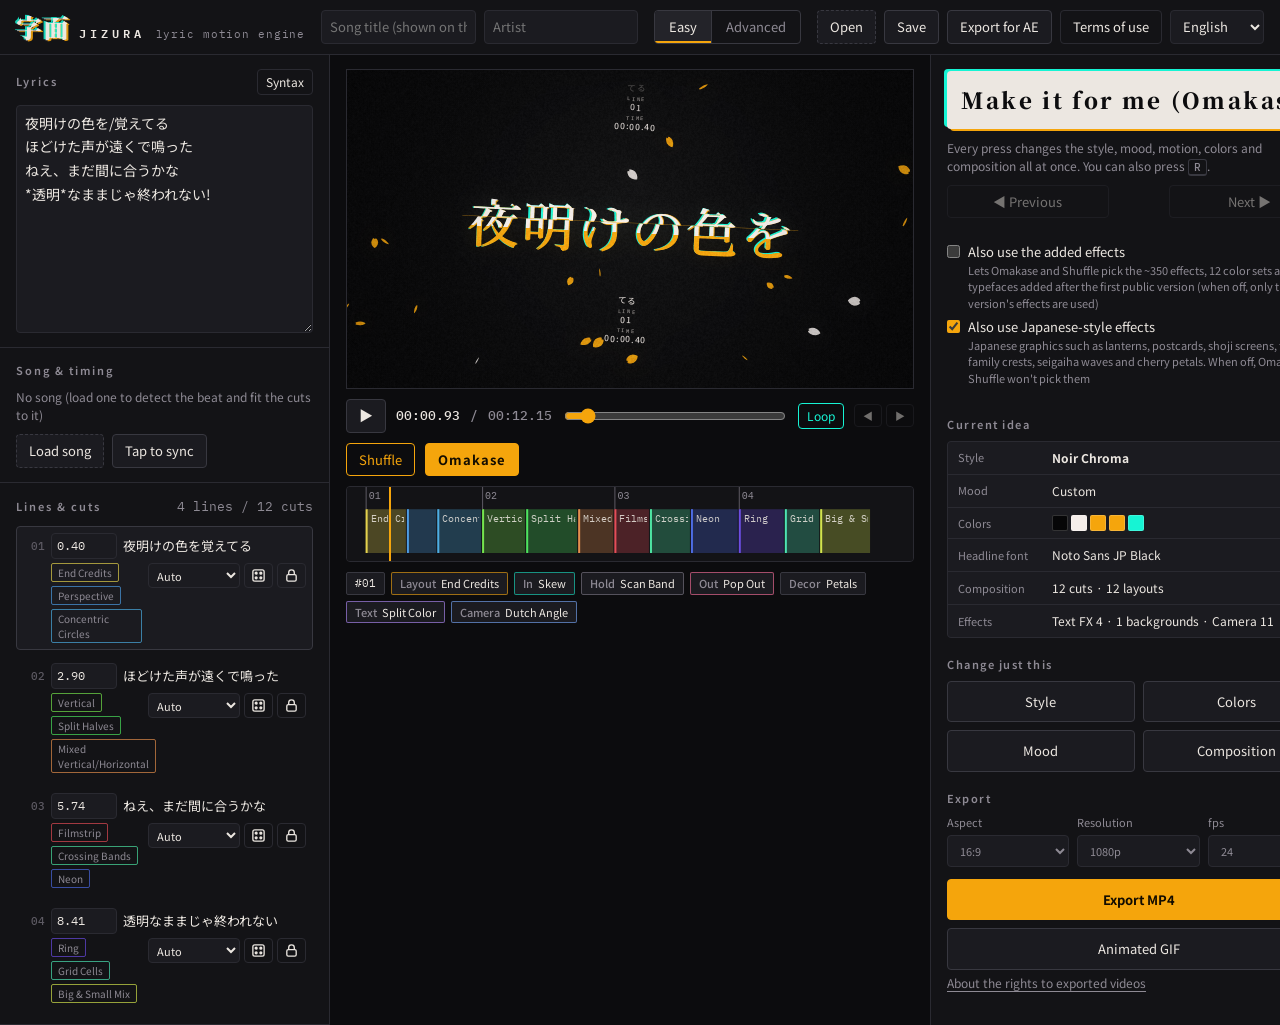
